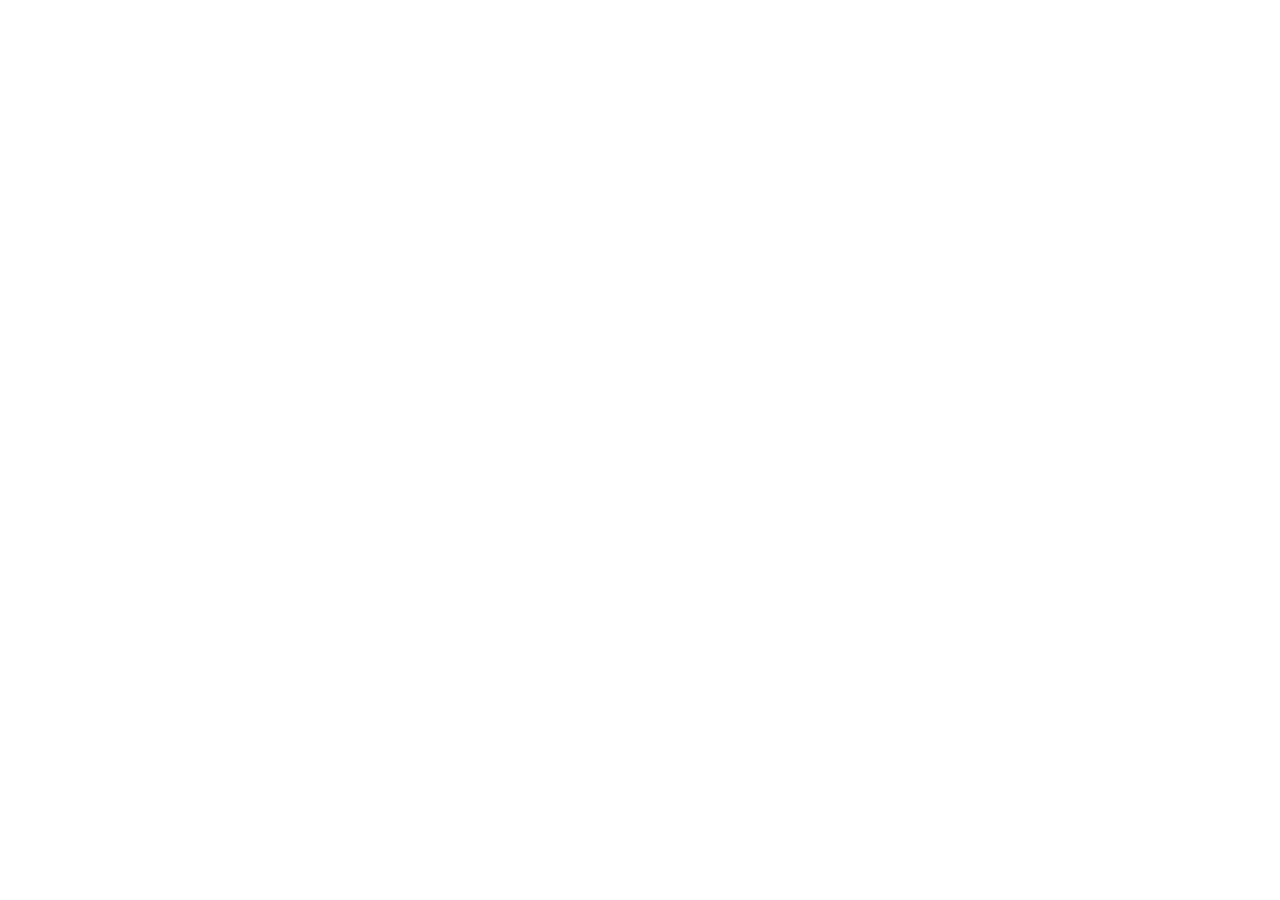
==== index.html @ 64bccfca "Quiz 2: BAIT INT202 C4 - 40 questions" ====
<!doctype html>
<html lang="ar" dir="rtl">

  <head>
    <meta charset="UTF-8" />
    <meta
      name="viewport"
      content="width=device-width, initial-scale=1.0, maximum-scale=1" />
    <title>اختبار أساسيات TCP/IP التفاعلي</title>    
    <link rel="preconnect" href="https://fonts.googleapis.com" />
    <link rel="preconnect" href="https://fonts.gstatic.com" crossorigin />
    <link href="https://fonts.googleapis.com/css2?family=Cairo:wght@300;400;600;700;800&family=Tajawal:wght@400;500;700;900&family=Fira+Code:wght@400;500&display=swap" rel="stylesheet" />
    <script type="module" crossorigin src="/tcp-ip-basics-quiz/assets/index-DFNY61Gi.js"></script>
    <link rel="stylesheet" crossorigin href="/tcp-ip-basics-quiz/assets/index-D6RkKn_C.css">
    <script src="/__manus__/debug-collector.js" defer></script>
  </head>

  <body class="bg-[#0b0f19] text-slate-100 min-h-screen">
    <script id="manus-runtime">window.__MANUS_HOST_DEV__ = false;
(function(){"use strict";var Mr={exports:{}},Kn={};/**
 * @license React
 * react-jsx-runtime.production.js
 *
 * Copyright (c) Meta Platforms, Inc. and affiliates.
 *
 * This source code is licensed under the MIT license found in the
 * LICENSE file in the root directory of this source tree.
 */var $c;function um(){if($c)return Kn;$c=1;var r=Symbol.for("react.transitional.element"),i=Symbol.for("react.fragment");function c(s,d,m){var x=null;if(m!==void 0&&(x=""+m),d.key!==void 0&&(x=""+d.key),"key"in d){m={};for(var R in d)R!=="key"&&(m[R]=d[R])}else m=d;return d=m.ref,{$$typeof:r,type:s,key:x,ref:d!==void 0?d:null,props:m}}return Kn.Fragment=i,Kn.jsx=c,Kn.jsxs=c,Kn}var Fc;function dm(){return Fc||(Fc=1,Mr.exports=um()),Mr.exports}var h=dm(),Ar={exports:{}},Pn={},Rr={exports:{}},Nr={};/**
 * @license React
 * scheduler.production.js
 *
 * Copyright (c) Meta Platforms, Inc. and affiliates.
 *
 * This source code is licensed under the MIT license found in the
 * LICENSE file in the root directory of this source tree.
 */var Ic;function fm(){return Ic||(Ic=1,function(r){function i(A,q){var B=A.length;A.push(q);t:for(;0<B;){var bt=B-1>>>1,p=A[bt];if(0<d(p,q))A[bt]=q,A[B]=p,B=bt;else break t}}function c(A){return A.length===0?null:A[0]}function s(A){if(A.length===0)return null;var q=A[0],B=A.pop();if(B!==q){A[0]=B;t:for(var bt=0,p=A.length,O=p>>>1;bt<O;){var X=2*(bt+1)-1,G=A[X],Z=X+1,st=A[Z];if(0>d(G,B))Z<p&&0>d(st,G)?(A[bt]=st,A[Z]=B,bt=Z):(A[bt]=G,A[X]=B,bt=X);else if(Z<p&&0>d(st,B))A[bt]=st,A[Z]=B,bt=Z;else break t}}return q}function d(A,q){var B=A.sortIndex-q.sortIndex;return B!==0?B:A.id-q.id}if(r.unstable_now=void 0,typeof performance=="object"&&typeof performance.now=="function"){var m=performance;r.unstable_now=function(){return m.now()}}else{var x=Date,R=x.now();r.unstable_now=function(){return x.now()-R}}var C=[],v=[],D=1,j=null,J=3,at=!1,$=!1,nt=!1,ct=!1,ht=typeof setTimeout=="function"?setTimeout:null,St=typeof clearTimeout=="function"?clearTimeout:null,_=typeof setImmediate<"u"?setImmediate:null;function Y(A){for(var q=c(v);q!==null;){if(q.callback===null)s(v);else if(q.startTime<=A)s(v),q.sortIndex=q.expirationTime,i(C,q);else break;q=c(v)}}function H(A){if(nt=!1,Y(A),!$)if(c(C)!==null)$=!0,it||(it=!0,Bt());else{var q=c(v);q!==null&&Mt(H,q.startTime-A)}}var it=!1,rt=-1,V=5,xt=-1;function Be(){return ct?!0:!(r.unstable_now()-xt<V)}function te(){if(ct=!1,it){var A=r.unstable_now();xt=A;var q=!0;try{t:{$=!1,nt&&(nt=!1,St(rt),rt=-1),at=!0;var B=J;try{e:{for(Y(A),j=c(C);j!==null&&!(j.expirationTime>A&&Be());){var bt=j.callback;if(typeof bt=="function"){j.callback=null,J=j.priorityLevel;var p=bt(j.expirationTime<=A);if(A=r.unstable_now(),typeof p=="function"){j.callback=p,Y(A),q=!0;break e}j===c(C)&&s(C),Y(A)}else s(C);j=c(C)}if(j!==null)q=!0;else{var O=c(v);O!==null&&Mt(H,O.startTime-A),q=!1}}break t}finally{j=null,J=B,at=!1}q=void 0}}finally{q?Bt():it=!1}}}var Bt;if(typeof _=="function")Bt=function(){_(te)};else if(typeof MessageChannel<"u"){var me=new MessageChannel,Se=me.port2;me.port1.onmessage=te,Bt=function(){Se.postMessage(null)}}else Bt=function(){ht(te,0)};function Mt(A,q){rt=ht(function(){A(r.unstable_now())},q)}r.unstable_IdlePriority=5,r.unstable_ImmediatePriority=1,r.unstable_LowPriority=4,r.unstable_NormalPriority=3,r.unstable_Profiling=null,r.unstable_UserBlockingPriority=2,r.unstable_cancelCallback=function(A){A.callback=null},r.unstable_forceFrameRate=function(A){0>A||125<A?console.error("forceFrameRate takes a positive int between 0 and 125, forcing frame rates higher than 125 fps is not supported"):V=0<A?Math.floor(1e3/A):5},r.unstable_getCurrentPriorityLevel=function(){return J},r.unstable_next=function(A){switch(J){case 1:case 2:case 3:var q=3;break;default:q=J}var B=J;J=q;try{return A()}finally{J=B}},r.unstable_requestPaint=function(){ct=!0},r.unstable_runWithPriority=function(A,q){switch(A){case 1:case 2:case 3:case 4:case 5:break;default:A=3}var B=J;J=A;try{return q()}finally{J=B}},r.unstable_scheduleCallback=function(A,q,B){var bt=r.unstable_now();switch(typeof B=="object"&&B!==null?(B=B.delay,B=typeof B=="number"&&0<B?bt+B:bt):B=bt,A){case 1:var p=-1;break;case 2:p=250;break;case 5:p=1073741823;break;case 4:p=1e4;break;default:p=5e3}return p=B+p,A={id:D++,callback:q,priorityLevel:A,startTime:B,expirationTime:p,sortIndex:-1},B>bt?(A.sortIndex=B,i(v,A),c(C)===null&&A===c(v)&&(nt?(St(rt),rt=-1):nt=!0,Mt(H,B-bt))):(A.sortIndex=p,i(C,A),$||at||($=!0,it||(it=!0,Bt()))),A},r.unstable_shouldYield=Be,r.unstable_wrapCallback=function(A){var q=J;return function(){var B=J;J=q;try{return A.apply(this,arguments)}finally{J=B}}}}(Nr)),Nr}var tu;function hm(){return tu||(tu=1,Rr.exports=fm()),Rr.exports}var zr={exports:{}},ut={};/**
 * @license React
 * react.production.js
 *
 * Copyright (c) Meta Platforms, Inc. and affiliates.
 *
 * This source code is licensed under the MIT license found in the
 * LICENSE file in the root directory of this source tree.
 */var eu;function mm(){if(eu)return ut;eu=1;var r=Symbol.for("react.transitional.element"),i=Symbol.for("react.portal"),c=Symbol.for("react.fragment"),s=Symbol.for("react.strict_mode"),d=Symbol.for("react.profiler"),m=Symbol.for("react.consumer"),x=Symbol.for("react.context"),R=Symbol.for("react.forward_ref"),C=Symbol.for("react.suspense"),v=Symbol.for("react.memo"),D=Symbol.for("react.lazy"),j=Symbol.iterator;function J(p){return p===null||typeof p!="object"?null:(p=j&&p[j]||p["@@iterator"],typeof p=="function"?p:null)}var at={isMounted:function(){return!1},enqueueForceUpdate:function(){},enqueueReplaceState:function(){},enqueueSetState:function(){}},$=Object.assign,nt={};function ct(p,O,X){this.props=p,this.context=O,this.refs=nt,this.updater=X||at}ct.prototype.isReactComponent={},ct.prototype.setState=function(p,O){if(typeof p!="object"&&typeof p!="function"&&p!=null)throw Error("takes an object of state variables to update or a function which returns an object of state variables.");this.updater.enqueueSetState(this,p,O,"setState")},ct.prototype.forceUpdate=function(p){this.updater.enqueueForceUpdate(this,p,"forceUpdate")};function ht(){}ht.prototype=ct.prototype;function St(p,O,X){this.props=p,this.context=O,this.refs=nt,this.updater=X||at}var _=St.prototype=new ht;_.constructor=St,$(_,ct.prototype),_.isPureReactComponent=!0;var Y=Array.isArray,H={H:null,A:null,T:null,S:null,V:null},it=Object.prototype.hasOwnProperty;function rt(p,O,X,G,Z,st){return X=st.ref,{$$typeof:r,type:p,key:O,ref:X!==void 0?X:null,props:st}}function V(p,O){return rt(p.type,O,void 0,void 0,void 0,p.props)}function xt(p){return typeof p=="object"&&p!==null&&p.$$typeof===r}function Be(p){var O={"=":"=0",":":"=2"};return"$"+p.replace(/[=:]/g,function(X){return O[X]})}var te=/\/+/g;function Bt(p,O){return typeof p=="object"&&p!==null&&p.key!=null?Be(""+p.key):O.toString(36)}function me(){}function Se(p){switch(p.status){case"fulfilled":return p.value;case"rejected":throw p.reason;default:switch(typeof p.status=="string"?p.then(me,me):(p.status="pending",p.then(function(O){p.status==="pending"&&(p.status="fulfilled",p.value=O)},function(O){p.status==="pending"&&(p.status="rejected",p.reason=O)})),p.status){case"fulfilled":return p.value;case"rejected":throw p.reason}}throw p}function Mt(p,O,X,G,Z){var st=typeof p;(st==="undefined"||st==="boolean")&&(p=null);var I=!1;if(p===null)I=!0;else switch(st){case"bigint":case"string":case"number":I=!0;break;case"object":switch(p.$$typeof){case r:case i:I=!0;break;case D:return I=p._init,Mt(I(p._payload),O,X,G,Z)}}if(I)return Z=Z(p),I=G===""?"."+Bt(p,0):G,Y(Z)?(X="",I!=null&&(X=I.replace(te,"$&/")+"/"),Mt(Z,O,X,"",function(Jt){return Jt})):Z!=null&&(xt(Z)&&(Z=V(Z,X+(Z.key==null||p&&p.key===Z.key?"":(""+Z.key).replace(te,"$&/")+"/")+I)),O.push(Z)),1;I=0;var gt=G===""?".":G+":";if(Y(p))for(var Tt=0;Tt<p.length;Tt++)G=p[Tt],st=gt+Bt(G,Tt),I+=Mt(G,O,X,st,Z);else if(Tt=J(p),typeof Tt=="function")for(p=Tt.call(p),Tt=0;!(G=p.next()).done;)G=G.value,st=gt+Bt(G,Tt++),I+=Mt(G,O,X,st,Z);else if(st==="object"){if(typeof p.then=="function")return Mt(Se(p),O,X,G,Z);throw O=String(p),Error("Objects are not valid as a React child (found: "+(O==="[object Object]"?"object with keys {"+Object.keys(p).join(", ")+"}":O)+"). If you meant to render a collection of children, use an array instead.")}return I}function A(p,O,X){if(p==null)return p;var G=[],Z=0;return Mt(p,G,"","",function(st){return O.call(X,st,Z++)}),G}function q(p){if(p._status===-1){var O=p._result;O=O(),O.then(function(X){(p._status===0||p._status===-1)&&(p._status=1,p._result=X)},function(X){(p._status===0||p._status===-1)&&(p._status=2,p._result=X)}),p._status===-1&&(p._status=0,p._result=O)}if(p._status===1)return p._result.default;throw p._result}var B=typeof reportError=="function"?reportError:function(p){if(typeof window=="object"&&typeof window.ErrorEvent=="function"){var O=new window.ErrorEvent("error",{bubbles:!0,cancelable:!0,message:typeof p=="object"&&p!==null&&typeof p.message=="string"?String(p.message):String(p),error:p});if(!window.dispatchEvent(O))return}else if(typeof process=="object"&&typeof process.emit=="function"){process.emit("uncaughtException",p);return}console.error(p)};function bt(){}return ut.Children={map:A,forEach:function(p,O,X){A(p,function(){O.apply(this,arguments)},X)},count:function(p){var O=0;return A(p,function(){O++}),O},toArray:function(p){return A(p,function(O){return O})||[]},only:function(p){if(!xt(p))throw Error("React.Children.only expected to receive a single React element child.");return p}},ut.Component=ct,ut.Fragment=c,ut.Profiler=d,ut.PureComponent=St,ut.StrictMode=s,ut.Suspense=C,ut.__CLIENT_INTERNALS_DO_NOT_USE_OR_WARN_USERS_THEY_CANNOT_UPGRADE=H,ut.__COMPILER_RUNTIME={__proto__:null,c:function(p){return H.H.useMemoCache(p)}},ut.cache=function(p){return function(){return p.apply(null,arguments)}},ut.cloneElement=function(p,O,X){if(p==null)throw Error("The argument must be a React element, but you passed "+p+".");var G=$({},p.props),Z=p.key,st=void 0;if(O!=null)for(I in O.ref!==void 0&&(st=void 0),O.key!==void 0&&(Z=""+O.key),O)!it.call(O,I)||I==="key"||I==="__self"||I==="__source"||I==="ref"&&O.ref===void 0||(G[I]=O[I]);var I=arguments.length-2;if(I===1)G.children=X;else if(1<I){for(var gt=Array(I),Tt=0;Tt<I;Tt++)gt[Tt]=arguments[Tt+2];G.children=gt}return rt(p.type,Z,void 0,void 0,st,G)},ut.createContext=function(p){return p={$$typeof:x,_currentValue:p,_currentValue2:p,_threadCount:0,Provider:null,Consumer:null},p.Provider=p,p.Consumer={$$typeof:m,_context:p},p},ut.createElement=function(p,O,X){var G,Z={},st=null;if(O!=null)for(G in O.key!==void 0&&(st=""+O.key),O)it.call(O,G)&&G!=="key"&&G!=="__self"&&G!=="__source"&&(Z[G]=O[G]);var I=arguments.length-2;if(I===1)Z.children=X;else if(1<I){for(var gt=Array(I),Tt=0;Tt<I;Tt++)gt[Tt]=arguments[Tt+2];Z.children=gt}if(p&&p.defaultProps)for(G in I=p.defaultProps,I)Z[G]===void 0&&(Z[G]=I[G]);return rt(p,st,void 0,void 0,null,Z)},ut.createRef=function(){return{current:null}},ut.forwardRef=function(p){return{$$typeof:R,render:p}},ut.isValidElement=xt,ut.lazy=function(p){return{$$typeof:D,_payload:{_status:-1,_result:p},_init:q}},ut.memo=function(p,O){return{$$typeof:v,type:p,compare:O===void 0?null:O}},ut.startTransition=function(p){var O=H.T,X={};H.T=X;try{var G=p(),Z=H.S;Z!==null&&Z(X,G),typeof G=="object"&&G!==null&&typeof G.then=="function"&&G.then(bt,B)}catch(st){B(st)}finally{H.T=O}},ut.unstable_useCacheRefresh=function(){return H.H.useCacheRefresh()},ut.use=function(p){return H.H.use(p)},ut.useActionState=function(p,O,X){return H.H.useActionState(p,O,X)},ut.useCallback=function(p,O){return H.H.useCallback(p,O)},ut.useContext=function(p){return H.H.useContext(p)},ut.useDebugValue=function(){},ut.useDeferredValue=function(p,O){return H.H.useDeferredValue(p,O)},ut.useEffect=function(p,O,X){var G=H.H;if(typeof X=="function")throw Error("useEffect CRUD overload is not enabled in this build of React.");return G.useEffect(p,O)},ut.useId=function(){return H.H.useId()},ut.useImperativeHandle=function(p,O,X){return H.H.useImperativeHandle(p,O,X)},ut.useInsertionEffect=function(p,O){return H.H.useInsertionEffect(p,O)},ut.useLayoutEffect=function(p,O){return H.H.useLayoutEffect(p,O)},ut.useMemo=function(p,O){return H.H.useMemo(p,O)},ut.useOptimistic=function(p,O){return H.H.useOptimistic(p,O)},ut.useReducer=function(p,O,X){return H.H.useReducer(p,O,X)},ut.useRef=function(p){return H.H.useRef(p)},ut.useState=function(p){return H.H.useState(p)},ut.useSyncExternalStore=function(p,O,X){return H.H.useSyncExternalStore(p,O,X)},ut.useTransition=function(){return H.H.useTransition()},ut.version="19.1.1",ut}var lu;function _r(){return lu||(lu=1,zr.exports=mm()),zr.exports}var kr={exports:{}},he={};/**
 * @license React
 * react-dom.production.js
 *
 * Copyright (c) Meta Platforms, Inc. and affiliates.
 *
 * This source code is licensed under the MIT license found in the
 * LICENSE file in the root directory of this source tree.
 */var au;function gm(){if(au)return he;au=1;var r=_r();function i(C){var v="https://react.dev/errors/"+C;if(1<arguments.length){v+="?args[]="+encodeURIComponent(arguments[1]);for(var D=2;D<arguments.length;D++)v+="&args[]="+encodeURIComponent(arguments[D])}return"Minified React error #"+C+"; visit "+v+" for the full message or use the non-minified dev environment for full errors and additional helpful warnings."}function c(){}var s={d:{f:c,r:function(){throw Error(i(522))},D:c,C:c,L:c,m:c,X:c,S:c,M:c},p:0,findDOMNode:null},d=Symbol.for("react.portal");function m(C,v,D){var j=3<arguments.length&&arguments[3]!==void 0?arguments[3]:null;return{$$typeof:d,key:j==null?null:""+j,children:C,containerInfo:v,implementation:D}}var x=r.__CLIENT_INTERNALS_DO_NOT_USE_OR_WARN_USERS_THEY_CANNOT_UPGRADE;function R(C,v){if(C==="font")return"";if(typeof v=="string")return v==="use-credentials"?v:""}return he.__DOM_INTERNALS_DO_NOT_USE_OR_WARN_USERS_THEY_CANNOT_UPGRADE=s,he.createPortal=function(C,v){var D=2<arguments.length&&arguments[2]!==void 0?arguments[2]:null;if(!v||v.nodeType!==1&&v.nodeType!==9&&v.nodeType!==11)throw Error(i(299));return m(C,v,null,D)},he.flushSync=function(C){var v=x.T,D=s.p;try{if(x.T=null,s.p=2,C)return C()}finally{x.T=v,s.p=D,s.d.f()}},he.preconnect=function(C,v){typeof C=="string"&&(v?(v=v.crossOrigin,v=typeof v=="string"?v==="use-credentials"?v:"":void 0):v=null,s.d.C(C,v))},he.prefetchDNS=function(C){typeof C=="string"&&s.d.D(C)},he.preinit=function(C,v){if(typeof C=="string"&&v&&typeof v.as=="string"){var D=v.as,j=R(D,v.crossOrigin),J=typeof v.integrity=="string"?v.integrity:void 0,at=typeof v.fetchPriority=="string"?v.fetchPriority:void 0;D==="style"?s.d.S(C,typeof v.precedence=="string"?v.precedence:void 0,{crossOrigin:j,integrity:J,fetchPriority:at}):D==="script"&&s.d.X(C,{crossOrigin:j,integrity:J,fetchPriority:at,nonce:typeof v.nonce=="string"?v.nonce:void 0})}},he.preinitModule=function(C,v){if(typeof C=="string")if(typeof v=="object"&&v!==null){if(v.as==null||v.as==="script"){var D=R(v.as,v.crossOrigin);s.d.M(C,{crossOrigin:D,integrity:typeof v.integrity=="string"?v.integrity:void 0,nonce:typeof v.nonce=="string"?v.nonce:void 0})}}else v==null&&s.d.M(C)},he.preload=function(C,v){if(typeof C=="string"&&typeof v=="object"&&v!==null&&typeof v.as=="string"){var D=v.as,j=R(D,v.crossOrigin);s.d.L(C,D,{crossOrigin:j,integrity:typeof v.integrity=="string"?v.integrity:void 0,nonce:typeof v.nonce=="string"?v.nonce:void 0,type:typeof v.type=="string"?v.type:void 0,fetchPriority:typeof v.fetchPriority=="string"?v.fetchPriority:void 0,referrerPolicy:typeof v.referrerPolicy=="string"?v.referrerPolicy:void 0,imageSrcSet:typeof v.imageSrcSet=="string"?v.imageSrcSet:void 0,imageSizes:typeof v.imageSizes=="string"?v.imageSizes:void 0,media:typeof v.media=="string"?v.media:void 0})}},he.preloadModule=function(C,v){if(typeof C=="string")if(v){var D=R(v.as,v.crossOrigin);s.d.m(C,{as:typeof v.as=="string"&&v.as!=="script"?v.as:void 0,crossOrigin:D,integrity:typeof v.integrity=="string"?v.integrity:void 0})}else s.d.m(C)},he.requestFormReset=function(C){s.d.r(C)},he.unstable_batchedUpdates=function(C,v){return C(v)},he.useFormState=function(C,v,D){return x.H.useFormState(C,v,D)},he.useFormStatus=function(){return x.H.useHostTransitionStatus()},he.version="19.1.1",he}var nu;function pm(){if(nu)return kr.exports;nu=1;function r(){if(!(typeof __REACT_DEVTOOLS_GLOBAL_HOOK__>"u"||typeof __REACT_DEVTOOLS_GLOBAL_HOOK__.checkDCE!="function"))try{__REACT_DEVTOOLS_GLOBAL_HOOK__.checkDCE(r)}catch(i){console.error(i)}}return r(),kr.exports=gm(),kr.exports}/**
 * @license React
 * react-dom-client.production.js
 *
 * Copyright (c) Meta Platforms, Inc. and affiliates.
 *
 * This source code is licensed under the MIT license found in the
 * LICENSE file in the root directory of this source tree.
 */var ou;function ym(){if(ou)return Pn;ou=1;var r=hm(),i=_r(),c=pm();function s(t){var e="https://react.dev/errors/"+t;if(1<arguments.length){e+="?args[]="+encodeURIComponent(arguments[1]);for(var l=2;l<arguments.length;l++)e+="&args[]="+encodeURIComponent(arguments[l])}return"Minified React error #"+t+"; visit "+e+" for the full message or use the non-minified dev environment for full errors and additional helpful warnings."}function d(t){return!(!t||t.nodeType!==1&&t.nodeType!==9&&t.nodeType!==11)}function m(t){var e=t,l=t;if(t.alternate)for(;e.return;)e=e.return;else{t=e;do e=t,(e.flags&4098)!==0&&(l=e.return),t=e.return;while(t)}return e.tag===3?l:null}function x(t){if(t.tag===13){var e=t.memoizedState;if(e===null&&(t=t.alternate,t!==null&&(e=t.memoizedState)),e!==null)return e.dehydrated}return null}function R(t){if(m(t)!==t)throw Error(s(188))}function C(t){var e=t.alternate;if(!e){if(e=m(t),e===null)throw Error(s(188));return e!==t?null:t}for(var l=t,a=e;;){var n=l.return;if(n===null)break;var o=n.alternate;if(o===null){if(a=n.return,a!==null){l=a;continue}break}if(n.child===o.child){for(o=n.child;o;){if(o===l)return R(n),t;if(o===a)return R(n),e;o=o.sibling}throw Error(s(188))}if(l.return!==a.return)l=n,a=o;else{for(var u=!1,f=n.child;f;){if(f===l){u=!0,l=n,a=o;break}if(f===a){u=!0,a=n,l=o;break}f=f.sibling}if(!u){for(f=o.child;f;){if(f===l){u=!0,l=o,a=n;break}if(f===a){u=!0,a=o,l=n;break}f=f.sibling}if(!u)throw Error(s(189))}}if(l.alternate!==a)throw Error(s(190))}if(l.tag!==3)throw Error(s(188));return l.stateNode.current===l?t:e}function v(t){var e=t.tag;if(e===5||e===26||e===27||e===6)return t;for(t=t.child;t!==null;){if(e=v(t),e!==null)return e;t=t.sibling}return null}var D=Object.assign,j=Symbol.for("react.element"),J=Symbol.for("react.transitional.element"),at=Symbol.for("react.portal"),$=Symbol.for("react.fragment"),nt=Symbol.for("react.strict_mode"),ct=Symbol.for("react.profiler"),ht=Symbol.for("react.provider"),St=Symbol.for("react.consumer"),_=Symbol.for("react.context"),Y=Symbol.for("react.forward_ref"),H=Symbol.for("react.suspense"),it=Symbol.for("react.suspense_list"),rt=Symbol.for("react.memo"),V=Symbol.for("react.lazy"),xt=Symbol.for("react.activity"),Be=Symbol.for("react.memo_cache_sentinel"),te=Symbol.iterator;function Bt(t){return t===null||typeof t!="object"?null:(t=te&&t[te]||t["@@iterator"],typeof t=="function"?t:null)}var me=Symbol.for("react.client.reference");function Se(t){if(t==null)return null;if(typeof t=="function")return t.$$typeof===me?null:t.displayName||t.name||null;if(typeof t=="string")return t;switch(t){case $:return"Fragment";case ct:return"Profiler";case nt:return"StrictMode";case H:return"Suspense";case it:return"SuspenseList";case xt:return"Activity"}if(typeof t=="object")switch(t.$$typeof){case at:return"Portal";case _:return(t.displayName||"Context")+".Provider";case St:return(t._context.displayName||"Context")+".Consumer";case Y:var e=t.render;return t=t.displayName,t||(t=e.displayName||e.name||"",t=t!==""?"ForwardRef("+t+")":"ForwardRef"),t;case rt:return e=t.displayName||null,e!==null?e:Se(t.type)||"Memo";case V:e=t._payload,t=t._init;try{return Se(t(e))}catch{}}return null}var Mt=Array.isArray,A=i.__CLIENT_INTERNALS_DO_NOT_USE_OR_WARN_USERS_THEY_CANNOT_UPGRADE,q=c.__DOM_INTERNALS_DO_NOT_USE_OR_WARN_USERS_THEY_CANNOT_UPGRADE,B={pending:!1,data:null,method:null,action:null},bt=[],p=-1;function O(t){return{current:t}}function X(t){0>p||(t.current=bt[p],bt[p]=null,p--)}function G(t,e){p++,bt[p]=t.current,t.current=e}var Z=O(null),st=O(null),I=O(null),gt=O(null);function Tt(t,e){switch(G(I,e),G(st,t),G(Z,null),e.nodeType){case 9:case 11:t=(t=e.documentElement)&&(t=t.namespaceURI)?Hh(t):0;break;default:if(t=e.tagName,e=e.namespaceURI)e=Hh(e),t=Uh(e,t);else switch(t){case"svg":t=1;break;case"math":t=2;break;default:t=0}}X(Z),G(Z,t)}function Jt(){X(Z),X(st),X(I)}function Ke(t){t.memoizedState!==null&&G(gt,t);var e=Z.current,l=Uh(e,t.type);e!==l&&(G(st,t),G(Z,l))}function Ce(t){st.current===t&&(X(Z),X(st)),gt.current===t&&(X(gt),Wo._currentValue=B)}var Pe=Object.prototype.hasOwnProperty,yl=r.unstable_scheduleCallback,sn=r.unstable_cancelCallback,Ca=r.unstable_shouldYield,ri=r.unstable_requestPaint,ge=r.unstable_now,si=r.unstable_getCurrentPriorityLevel,Ul=r.unstable_ImmediatePriority,Fn=r.unstable_UserBlockingPriority,nl=r.unstable_NormalPriority,ci=r.unstable_LowPriority,Gl=r.unstable_IdlePriority,ui=r.log,Ea=r.unstable_setDisableYieldValue,ql=null,Wt=null;function Je(t){if(typeof ui=="function"&&Ea(t),Wt&&typeof Wt.setStrictMode=="function")try{Wt.setStrictMode(ql,t)}catch{}}var $t=Math.clz32?Math.clz32:fi,di=Math.log,Ta=Math.LN2;function fi(t){return t>>>=0,t===0?32:31-(di(t)/Ta|0)|0}var L=256,cn=4194304;function vl(t){var e=t&42;if(e!==0)return e;switch(t&-t){case 1:return 1;case 2:return 2;case 4:return 4;case 8:return 8;case 16:return 16;case 32:return 32;case 64:return 64;case 128:return 128;case 256:case 512:case 1024:case 2048:case 4096:case 8192:case 16384:case 32768:case 65536:case 131072:case 262144:case 524288:case 1048576:case 2097152:return t&4194048;case 4194304:case 8388608:case 16777216:case 33554432:return t&62914560;case 67108864:return 67108864;case 134217728:return 134217728;case 268435456:return 268435456;case 536870912:return 536870912;case 1073741824:return 0;default:return t}}function un(t,e,l){var a=t.pendingLanes;if(a===0)return 0;var n=0,o=t.suspendedLanes,u=t.pingedLanes;t=t.warmLanes;var f=a&134217727;return f!==0?(a=f&~o,a!==0?n=vl(a):(u&=f,u!==0?n=vl(u):l||(l=f&~t,l!==0&&(n=vl(l))))):(f=a&~o,f!==0?n=vl(f):u!==0?n=vl(u):l||(l=a&~t,l!==0&&(n=vl(l)))),n===0?0:e!==0&&e!==n&&(e&o)===0&&(o=n&-n,l=e&-e,o>=l||o===32&&(l&4194048)!==0)?e:n}function Dt(t,e){return(t.pendingLanes&~(t.suspendedLanes&~t.pingedLanes)&e)===0}function In(t,e){switch(t){case 1:case 2:case 4:case 8:case 64:return e+250;case 16:case 32:case 128:case 256:case 512:case 1024:case 2048:case 4096:case 8192:case 16384:case 32768:case 65536:case 131072:case 262144:case 524288:case 1048576:case 2097152:return e+5e3;case 4194304:case 8388608:case 16777216:case 33554432:return-1;case 67108864:case 134217728:case 268435456:case 536870912:case 1073741824:return-1;default:return-1}}function to(){var t=L;return L<<=1,(L&4194048)===0&&(L=256),t}function hi(){var t=cn;return cn<<=1,(cn&62914560)===0&&(cn=4194304),t}function eo(t){for(var e=[],l=0;31>l;l++)e.push(t);return e}function Da(t,e){t.pendingLanes|=e,e!==268435456&&(t.suspendedLanes=0,t.pingedLanes=0,t.warmLanes=0)}function Ir(t,e,l,a,n,o){var u=t.pendingLanes;t.pendingLanes=l,t.suspendedLanes=0,t.pingedLanes=0,t.warmLanes=0,t.expiredLanes&=l,t.entangledLanes&=l,t.errorRecoveryDisabledLanes&=l,t.shellSuspendCounter=0;var f=t.entanglements,g=t.expirationTimes,S=t.hiddenUpdates;for(l=u&~l;0<l;){var N=31-$t(l),k=1<<N;f[N]=0,g[N]=-1;var E=S[N];if(E!==null)for(S[N]=null,N=0;N<E.length;N++){var T=E[N];T!==null&&(T.lane&=-536870913)}l&=~k}a!==0&&mi(t,a,0),o!==0&&n===0&&t.tag!==0&&(t.suspendedLanes|=o&~(u&~e))}function mi(t,e,l){t.pendingLanes|=e,t.suspendedLanes&=~e;var a=31-$t(e);t.entangledLanes|=e,t.entanglements[a]=t.entanglements[a]|1073741824|l&4194090}function gi(t,e){var l=t.entangledLanes|=e;for(t=t.entanglements;l;){var a=31-$t(l),n=1<<a;n&e|t[a]&e&&(t[a]|=e),l&=~n}}function lo(t){switch(t){case 2:t=1;break;case 8:t=4;break;case 32:t=16;break;case 256:case 512:case 1024:case 2048:case 4096:case 8192:case 16384:case 32768:case 65536:case 131072:case 262144:case 524288:case 1048576:case 2097152:case 4194304:case 8388608:case 16777216:case 33554432:t=128;break;case 268435456:t=134217728;break;default:t=0}return t}function ao(t){return t&=-t,2<t?8<t?(t&134217727)!==0?32:268435456:8:2}function pi(){var t=q.p;return t!==0?t:(t=window.event,t===void 0?32:nm(t.type))}function ts(t,e){var l=q.p;try{return q.p=t,e()}finally{q.p=l}}var ol=Math.random().toString(36).slice(2),ee="__reactFiber$"+ol,pe="__reactProps$"+ol,Yl="__reactContainer$"+ol,no="__reactEvents$"+ol,es="__reactListeners$"+ol,ls="__reactHandles$"+ol,yi="__reactResources$"+ol,Ma="__reactMarker$"+ol;function oo(t){delete t[ee],delete t[pe],delete t[no],delete t[es],delete t[ls]}function Vl(t){var e=t[ee];if(e)return e;for(var l=t.parentNode;l;){if(e=l[Yl]||l[ee]){if(l=e.alternate,e.child!==null||l!==null&&l.child!==null)for(t=Vh(t);t!==null;){if(l=t[ee])return l;t=Vh(t)}return e}t=l,l=t.parentNode}return null}function Xl(t){if(t=t[ee]||t[Yl]){var e=t.tag;if(e===5||e===6||e===13||e===26||e===27||e===3)return t}return null}function Aa(t){var e=t.tag;if(e===5||e===26||e===27||e===6)return t.stateNode;throw Error(s(33))}function Zl(t){var e=t[yi];return e||(e=t[yi]={hoistableStyles:new Map,hoistableScripts:new Map}),e}function Vt(t){t[Ma]=!0}var vi=new Set,bi={};function bl(t,e){We(t,e),We(t+"Capture",e)}function We(t,e){for(bi[t]=e,t=0;t<e.length;t++)vi.add(e[t])}var as=RegExp("^[:A-Z_a-z\\u00C0-\\u00D6\\u00D8-\\u00F6\\u00F8-\\u02FF\\u0370-\\u037D\\u037F-\\u1FFF\\u200C-\\u200D\\u2070-\\u218F\\u2C00-\\u2FEF\\u3001-\\uD7FF\\uF900-\\uFDCF\\uFDF0-\\uFFFD][:A-Z_a-z\\u00C0-\\u00D6\\u00D8-\\u00F6\\u00F8-\\u02FF\\u0370-\\u037D\\u037F-\\u1FFF\\u200C-\\u200D\\u2070-\\u218F\\u2C00-\\u2FEF\\u3001-\\uD7FF\\uF900-\\uFDCF\\uFDF0-\\uFFFD\\-.0-9\\u00B7\\u0300-\\u036F\\u203F-\\u2040]*$"),xi={},wi={};function Ra(t){return Pe.call(wi,t)?!0:Pe.call(xi,t)?!1:as.test(t)?wi[t]=!0:(xi[t]=!0,!1)}function M(t,e,l){if(Ra(e))if(l===null)t.removeAttribute(e);else{switch(typeof l){case"undefined":case"function":case"symbol":t.removeAttribute(e);return;case"boolean":var a=e.toLowerCase().slice(0,5);if(a!=="data-"&&a!=="aria-"){t.removeAttribute(e);return}}t.setAttribute(e,""+l)}}function tt(t,e,l){if(l===null)t.removeAttribute(e);else{switch(typeof l){case"undefined":case"function":case"symbol":case"boolean":t.removeAttribute(e);return}t.setAttribute(e,""+l)}}function Ot(t,e,l,a){if(a===null)t.removeAttribute(l);else{switch(typeof a){case"undefined":case"function":case"symbol":case"boolean":t.removeAttribute(l);return}t.setAttributeNS(e,l,""+a)}}var le,Ee;function ae(t){if(le===void 0)try{throw Error()}catch(l){var e=l.stack.trim().match(/\n( *(at )?)/);le=e&&e[1]||"",Ee=-1<l.stack.indexOf(`
    at`)?" (<anonymous>)":-1<l.stack.indexOf("@")?"@unknown:0:0":""}return`
`+le+t+Ee}var Le=!1;function He(t,e){if(!t||Le)return"";Le=!0;var l=Error.prepareStackTrace;Error.prepareStackTrace=void 0;try{var a={DetermineComponentFrameRoot:function(){try{if(e){var k=function(){throw Error()};if(Object.defineProperty(k.prototype,"props",{set:function(){throw Error()}}),typeof Reflect=="object"&&Reflect.construct){try{Reflect.construct(k,[])}catch(T){var E=T}Reflect.construct(t,[],k)}else{try{k.call()}catch(T){E=T}t.call(k.prototype)}}else{try{throw Error()}catch(T){E=T}(k=t())&&typeof k.catch=="function"&&k.catch(function(){})}}catch(T){if(T&&E&&typeof T.stack=="string")return[T.stack,E.stack]}return[null,null]}};a.DetermineComponentFrameRoot.displayName="DetermineComponentFrameRoot";var n=Object.getOwnPropertyDescriptor(a.DetermineComponentFrameRoot,"name");n&&n.configurable&&Object.defineProperty(a.DetermineComponentFrameRoot,"name",{value:"DetermineComponentFrameRoot"});var o=a.DetermineComponentFrameRoot(),u=o[0],f=o[1];if(u&&f){var g=u.split(`
`),S=f.split(`
`);for(n=a=0;a<g.length&&!g[a].includes("DetermineComponentFrameRoot");)a++;for(;n<S.length&&!S[n].includes("DetermineComponentFrameRoot");)n++;if(a===g.length||n===S.length)for(a=g.length-1,n=S.length-1;1<=a&&0<=n&&g[a]!==S[n];)n--;for(;1<=a&&0<=n;a--,n--)if(g[a]!==S[n]){if(a!==1||n!==1)do if(a--,n--,0>n||g[a]!==S[n]){var N=`
`+g[a].replace(" at new "," at ");return t.displayName&&N.includes("<anonymous>")&&(N=N.replace("<anonymous>",t.displayName)),N}while(1<=a&&0<=n);break}}}finally{Le=!1,Error.prepareStackTrace=l}return(l=t?t.displayName||t.name:"")?ae(l):""}function Ql(t){switch(t.tag){case 26:case 27:case 5:return ae(t.type);case 16:return ae("Lazy");case 13:return ae("Suspense");case 19:return ae("SuspenseList");case 0:case 15:return He(t.type,!1);case 11:return He(t.type.render,!1);case 1:return He(t.type,!0);case 31:return ae("Activity");default:return""}}function xl(t){try{var e="";do e+=Ql(t),t=t.return;while(t);return e}catch(l){return`
Error generating stack: `+l.message+`
`+l.stack}}function Xt(t){switch(typeof t){case"bigint":case"boolean":case"number":case"string":case"undefined":return t;case"object":return t;default:return""}}function il(t){var e=t.type;return(t=t.nodeName)&&t.toLowerCase()==="input"&&(e==="checkbox"||e==="radio")}function ve(t){var e=il(t)?"checked":"value",l=Object.getOwnPropertyDescriptor(t.constructor.prototype,e),a=""+t[e];if(!t.hasOwnProperty(e)&&typeof l<"u"&&typeof l.get=="function"&&typeof l.set=="function"){var n=l.get,o=l.set;return Object.defineProperty(t,e,{configurable:!0,get:function(){return n.call(this)},set:function(u){a=""+u,o.call(this,u)}}),Object.defineProperty(t,e,{enumerable:l.enumerable}),{getValue:function(){return a},setValue:function(u){a=""+u},stopTracking:function(){t._valueTracker=null,delete t[e]}}}}function re(t){t._valueTracker||(t._valueTracker=ve(t))}function rl(t){if(!t)return!1;var e=t._valueTracker;if(!e)return!0;var l=e.getValue(),a="";return t&&(a=il(t)?t.checked?"true":"false":t.value),t=a,t!==l?(e.setValue(t),!0):!1}function wl(t){if(t=t||(typeof document<"u"?document:void 0),typeof t>"u")return null;try{return t.activeElement||t.body}catch{return t.body}}var dn=/[\n"\\]/g;function se(t){return t.replace(dn,function(e){return"\\"+e.charCodeAt(0).toString(16)+" "})}function Kl(t,e,l,a,n,o,u,f){t.name="",u!=null&&typeof u!="function"&&typeof u!="symbol"&&typeof u!="boolean"?t.type=u:t.removeAttribute("type"),e!=null?u==="number"?(e===0&&t.value===""||t.value!=e)&&(t.value=""+Xt(e)):t.value!==""+Xt(e)&&(t.value=""+Xt(e)):u!=="submit"&&u!=="reset"||t.removeAttribute("value"),e!=null?Pl(t,u,Xt(e)):l!=null?Pl(t,u,Xt(l)):a!=null&&t.removeAttribute("value"),n==null&&o!=null&&(t.defaultChecked=!!o),n!=null&&(t.checked=n&&typeof n!="function"&&typeof n!="symbol"),f!=null&&typeof f!="function"&&typeof f!="symbol"&&typeof f!="boolean"?t.name=""+Xt(f):t.removeAttribute("name")}function Na(t,e,l,a,n,o,u,f){if(o!=null&&typeof o!="function"&&typeof o!="symbol"&&typeof o!="boolean"&&(t.type=o),e!=null||l!=null){if(!(o!=="submit"&&o!=="reset"||e!=null))return;l=l!=null?""+Xt(l):"",e=e!=null?""+Xt(e):l,f||e===t.value||(t.value=e),t.defaultValue=e}a=a??n,a=typeof a!="function"&&typeof a!="symbol"&&!!a,t.checked=f?t.checked:!!a,t.defaultChecked=!!a,u!=null&&typeof u!="function"&&typeof u!="symbol"&&typeof u!="boolean"&&(t.name=u)}function Pl(t,e,l){e==="number"&&wl(t.ownerDocument)===t||t.defaultValue===""+l||(t.defaultValue=""+l)}function $e(t,e,l,a){if(t=t.options,e){e={};for(var n=0;n<l.length;n++)e["$"+l[n]]=!0;for(l=0;l<t.length;l++)n=e.hasOwnProperty("$"+t[l].value),t[l].selected!==n&&(t[l].selected=n),n&&a&&(t[l].defaultSelected=!0)}else{for(l=""+Xt(l),e=null,n=0;n<t.length;n++){if(t[n].value===l){t[n].selected=!0,a&&(t[n].defaultSelected=!0);return}e!==null||t[n].disabled||(e=t[n])}e!==null&&(e.selected=!0)}}function za(t,e,l){if(e!=null&&(e=""+Xt(e),e!==t.value&&(t.value=e),l==null)){t.defaultValue!==e&&(t.defaultValue=e);return}t.defaultValue=l!=null?""+Xt(l):""}function _a(t,e,l,a){if(e==null){if(a!=null){if(l!=null)throw Error(s(92));if(Mt(a)){if(1<a.length)throw Error(s(93));a=a[0]}l=a}l==null&&(l=""),e=l}l=Xt(e),t.defaultValue=l,a=t.textContent,a===l&&a!==""&&a!==null&&(t.value=a)}function Fe(t,e){if(e){var l=t.firstChild;if(l&&l===t.lastChild&&l.nodeType===3){l.nodeValue=e;return}}t.textContent=e}var fn=new Set("animationIterationCount aspectRatio borderImageOutset borderImageSlice borderImageWidth boxFlex boxFlexGroup boxOrdinalGroup columnCount columns flex flexGrow flexPositive flexShrink flexNegative flexOrder gridArea gridRow gridRowEnd gridRowSpan gridRowStart gridColumn gridColumnEnd gridColumnSpan gridColumnStart fontWeight lineClamp lineHeight opacity order orphans scale tabSize widows zIndex zoom fillOpacity floodOpacity stopOpacity strokeDasharray strokeDashoffset strokeMiterlimit strokeOpacity strokeWidth MozAnimationIterationCount MozBoxFlex MozBoxFlexGroup MozLineClamp msAnimationIterationCount msFlex msZoom msFlexGrow msFlexNegative msFlexOrder msFlexPositive msFlexShrink msGridColumn msGridColumnSpan msGridRow msGridRowSpan WebkitAnimationIterationCount WebkitBoxFlex WebKitBoxFlexGroup WebkitBoxOrdinalGroup WebkitColumnCount WebkitColumns WebkitFlex WebkitFlexGrow WebkitFlexPositive WebkitFlexShrink WebkitLineClamp".split(" "));function ka(t,e,l){var a=e.indexOf("--")===0;l==null||typeof l=="boolean"||l===""?a?t.setProperty(e,""):e==="float"?t.cssFloat="":t[e]="":a?t.setProperty(e,l):typeof l!="number"||l===0||fn.has(e)?e==="float"?t.cssFloat=l:t[e]=(""+l).trim():t[e]=l+"px"}function Oa(t,e,l){if(e!=null&&typeof e!="object")throw Error(s(62));if(t=t.style,l!=null){for(var a in l)!l.hasOwnProperty(a)||e!=null&&e.hasOwnProperty(a)||(a.indexOf("--")===0?t.setProperty(a,""):a==="float"?t.cssFloat="":t[a]="");for(var n in e)a=e[n],e.hasOwnProperty(n)&&l[n]!==a&&ka(t,n,a)}else for(var o in e)e.hasOwnProperty(o)&&ka(t,o,e[o])}function ja(t){if(t.indexOf("-")===-1)return!1;switch(t){case"annotation-xml":case"color-profile":case"font-face":case"font-face-src":case"font-face-uri":case"font-face-format":case"font-face-name":case"missing-glyph":return!1;default:return!0}}var Si=new Map([["acceptCharset","accept-charset"],["htmlFor","for"],["httpEquiv","http-equiv"],["crossOrigin","crossorigin"],["accentHeight","accent-height"],["alignmentBaseline","alignment-baseline"],["arabicForm","arabic-form"],["baselineShift","baseline-shift"],["capHeight","cap-height"],["clipPath","clip-path"],["clipRule","clip-rule"],["colorInterpolation","color-interpolation"],["colorInterpolationFilters","color-interpolation-filters"],["colorProfile","color-profile"],["colorRendering","color-rendering"],["dominantBaseline","dominant-baseline"],["enableBackground","enable-background"],["fillOpacity","fill-opacity"],["fillRule","fill-rule"],["floodColor","flood-color"],["floodOpacity","flood-opacity"],["fontFamily","font-family"],["fontSize","font-size"],["fontSizeAdjust","font-size-adjust"],["fontStretch","font-stretch"],["fontStyle","font-style"],["fontVariant","font-variant"],["fontWeight","font-weight"],["glyphName","glyph-name"],["glyphOrientationHorizontal","glyph-orientation-horizontal"],["glyphOrientationVertical","glyph-orientation-vertical"],["horizAdvX","horiz-adv-x"],["horizOriginX","horiz-origin-x"],["imageRendering","image-rendering"],["letterSpacing","letter-spacing"],["lightingColor","lighting-color"],["markerEnd","marker-end"],["markerMid","marker-mid"],["markerStart","marker-start"],["overlinePosition","overline-position"],["overlineThickness","overline-thickness"],["paintOrder","paint-order"],["panose-1","panose-1"],["pointerEvents","pointer-events"],["renderingIntent","rendering-intent"],["shapeRendering","shape-rendering"],["stopColor","stop-color"],["stopOpacity","stop-opacity"],["strikethroughPosition","strikethrough-position"],["strikethroughThickness","strikethrough-thickness"],["strokeDasharray","stroke-dasharray"],["strokeDashoffset","stroke-dashoffset"],["strokeLinecap","stroke-linecap"],["strokeLinejoin","stroke-linejoin"],["strokeMiterlimit","stroke-miterlimit"],["strokeOpacity","stroke-opacity"],["strokeWidth","stroke-width"],["textAnchor","text-anchor"],["textDecoration","text-decoration"],["textRendering","text-rendering"],["transformOrigin","transform-origin"],["underlinePosition","underline-position"],["underlineThickness","underline-thickness"],["unicodeBidi","unicode-bidi"],["unicodeRange","unicode-range"],["unitsPerEm","units-per-em"],["vAlphabetic","v-alphabetic"],["vHanging","v-hanging"],["vIdeographic","v-ideographic"],["vMathematical","v-mathematical"],["vectorEffect","vector-effect"],["vertAdvY","vert-adv-y"],["vertOriginX","vert-origin-x"],["vertOriginY","vert-origin-y"],["wordSpacing","word-spacing"],["writingMode","writing-mode"],["xmlnsXlink","xmlns:xlink"],["xHeight","x-height"]]),Ci=/^[\u0000-\u001F ]*j[\r\n\t]*a[\r\n\t]*v[\r\n\t]*a[\r\n\t]*s[\r\n\t]*c[\r\n\t]*r[\r\n\t]*i[\r\n\t]*p[\r\n\t]*t[\r\n\t]*:/i;function Ba(t){return Ci.test(""+t)?"javascript:throw new Error('React has blocked a javascript: URL as a security precaution.')":t}var hn=null;function mn(t){return t=t.target||t.srcElement||window,t.correspondingUseElement&&(t=t.correspondingUseElement),t.nodeType===3?t.parentNode:t}var Sl=null,Cl=null;function io(t){var e=Xl(t);if(e&&(t=e.stateNode)){var l=t[pe]||null;t:switch(t=e.stateNode,e.type){case"input":if(Kl(t,l.value,l.defaultValue,l.defaultValue,l.checked,l.defaultChecked,l.type,l.name),e=l.name,l.type==="radio"&&e!=null){for(l=t;l.parentNode;)l=l.parentNode;for(l=l.querySelectorAll('input[name="'+se(""+e)+'"][type="radio"]'),e=0;e<l.length;e++){var a=l[e];if(a!==t&&a.form===t.form){var n=a[pe]||null;if(!n)throw Error(s(90));Kl(a,n.value,n.defaultValue,n.defaultValue,n.checked,n.defaultChecked,n.type,n.name)}}for(e=0;e<l.length;e++)a=l[e],a.form===t.form&&rl(a)}break t;case"textarea":za(t,l.value,l.defaultValue);break t;case"select":e=l.value,e!=null&&$e(t,!!l.multiple,e,!1)}}}var gn=!1;function ro(t,e,l){if(gn)return t(e,l);gn=!0;try{var a=t(e);return a}finally{if(gn=!1,(Sl!==null||Cl!==null)&&(ir(),Sl&&(e=Sl,t=Cl,Cl=Sl=null,io(e),t)))for(e=0;e<t.length;e++)io(t[e])}}function Jl(t,e){var l=t.stateNode;if(l===null)return null;var a=l[pe]||null;if(a===null)return null;l=a[e];t:switch(e){case"onClick":case"onClickCapture":case"onDoubleClick":case"onDoubleClickCapture":case"onMouseDown":case"onMouseDownCapture":case"onMouseMove":case"onMouseMoveCapture":case"onMouseUp":case"onMouseUpCapture":case"onMouseEnter":(a=!a.disabled)||(t=t.type,a=!(t==="button"||t==="input"||t==="select"||t==="textarea")),t=!a;break t;default:t=!1}if(t)return null;if(l&&typeof l!="function")throw Error(s(231,e,typeof l));return l}var Ue=!(typeof window>"u"||typeof window.document>"u"||typeof window.document.createElement>"u"),pn=!1;if(Ue)try{var Wl={};Object.defineProperty(Wl,"passive",{get:function(){pn=!0}}),window.addEventListener("test",Wl,Wl),window.removeEventListener("test",Wl,Wl)}catch{pn=!1}var Ie=null,yn=null,La=null;function so(){if(La)return La;var t,e=yn,l=e.length,a,n="value"in Ie?Ie.value:Ie.textContent,o=n.length;for(t=0;t<l&&e[t]===n[t];t++);var u=l-t;for(a=1;a<=u&&e[l-a]===n[o-a];a++);return La=n.slice(t,1<a?1-a:void 0)}function Ha(t){var e=t.keyCode;return"charCode"in t?(t=t.charCode,t===0&&e===13&&(t=13)):t=e,t===10&&(t=13),32<=t||t===13?t:0}function Ua(){return!0}function co(){return!1}function ce(t){function e(l,a,n,o,u){this._reactName=l,this._targetInst=n,this.type=a,this.nativeEvent=o,this.target=u,this.currentTarget=null;for(var f in t)t.hasOwnProperty(f)&&(l=t[f],this[f]=l?l(o):o[f]);return this.isDefaultPrevented=(o.defaultPrevented!=null?o.defaultPrevented:o.returnValue===!1)?Ua:co,this.isPropagationStopped=co,this}return D(e.prototype,{preventDefault:function(){this.defaultPrevented=!0;var l=this.nativeEvent;l&&(l.preventDefault?l.preventDefault():typeof l.returnValue!="unknown"&&(l.returnValue=!1),this.isDefaultPrevented=Ua)},stopPropagation:function(){var l=this.nativeEvent;l&&(l.stopPropagation?l.stopPropagation():typeof l.cancelBubble!="unknown"&&(l.cancelBubble=!0),this.isPropagationStopped=Ua)},persist:function(){},isPersistent:Ua}),e}var sl={eventPhase:0,bubbles:0,cancelable:0,timeStamp:function(t){return t.timeStamp||Date.now()},defaultPrevented:0,isTrusted:0},Ga=ce(sl),$l=D({},sl,{view:0,detail:0}),Ei=ce($l),Ti,uo,fo,Di=D({},$l,{screenX:0,screenY:0,clientX:0,clientY:0,pageX:0,pageY:0,ctrlKey:0,shiftKey:0,altKey:0,metaKey:0,getModifierState:os,button:0,buttons:0,relatedTarget:function(t){return t.relatedTarget===void 0?t.fromElement===t.srcElement?t.toElement:t.fromElement:t.relatedTarget},movementX:function(t){return"movementX"in t?t.movementX:(t!==fo&&(fo&&t.type==="mousemove"?(Ti=t.screenX-fo.screenX,uo=t.screenY-fo.screenY):uo=Ti=0,fo=t),Ti)},movementY:function(t){return"movementY"in t?t.movementY:uo}}),Vu=ce(Di),D0=D({},Di,{dataTransfer:0}),M0=ce(D0),A0=D({},$l,{relatedTarget:0}),ns=ce(A0),R0=D({},sl,{animationName:0,elapsedTime:0,pseudoElement:0}),N0=ce(R0),z0=D({},sl,{clipboardData:function(t){return"clipboardData"in t?t.clipboardData:window.clipboardData}}),_0=ce(z0),k0=D({},sl,{data:0}),Xu=ce(k0),O0={Esc:"Escape",Spacebar:" ",Left:"ArrowLeft",Up:"ArrowUp",Right:"ArrowRight",Down:"ArrowDown",Del:"Delete",Win:"OS",Menu:"ContextMenu",Apps:"ContextMenu",Scroll:"ScrollLock",MozPrintableKey:"Unidentified"},j0={8:"Backspace",9:"Tab",12:"Clear",13:"Enter",16:"Shift",17:"Control",18:"Alt",19:"Pause",20:"CapsLock",27:"Escape",32:" ",33:"PageUp",34:"PageDown",35:"End",36:"Home",37:"ArrowLeft",38:"ArrowUp",39:"ArrowRight",40:"ArrowDown",45:"Insert",46:"Delete",112:"F1",113:"F2",114:"F3",115:"F4",116:"F5",117:"F6",118:"F7",119:"F8",120:"F9",121:"F10",122:"F11",123:"F12",144:"NumLock",145:"ScrollLock",224:"Meta"},B0={Alt:"altKey",Control:"ctrlKey",Meta:"metaKey",Shift:"shiftKey"};function L0(t){var e=this.nativeEvent;return e.getModifierState?e.getModifierState(t):(t=B0[t])?!!e[t]:!1}function os(){return L0}var H0=D({},$l,{key:function(t){if(t.key){var e=O0[t.key]||t.key;if(e!=="Unidentified")return e}return t.type==="keypress"?(t=Ha(t),t===13?"Enter":String.fromCharCode(t)):t.type==="keydown"||t.type==="keyup"?j0[t.keyCode]||"Unidentified":""},code:0,location:0,ctrlKey:0,shiftKey:0,altKey:0,metaKey:0,repeat:0,locale:0,getModifierState:os,charCode:function(t){return t.type==="keypress"?Ha(t):0},keyCode:function(t){return t.type==="keydown"||t.type==="keyup"?t.keyCode:0},which:function(t){return t.type==="keypress"?Ha(t):t.type==="keydown"||t.type==="keyup"?t.keyCode:0}}),U0=ce(H0),G0=D({},Di,{pointerId:0,width:0,height:0,pressure:0,tangentialPressure:0,tiltX:0,tiltY:0,twist:0,pointerType:0,isPrimary:0}),Zu=ce(G0),q0=D({},$l,{touches:0,targetTouches:0,changedTouches:0,altKey:0,metaKey:0,ctrlKey:0,shiftKey:0,getModifierState:os}),Y0=ce(q0),V0=D({},sl,{propertyName:0,elapsedTime:0,pseudoElement:0}),X0=ce(V0),Z0=D({},Di,{deltaX:function(t){return"deltaX"in t?t.deltaX:"wheelDeltaX"in t?-t.wheelDeltaX:0},deltaY:function(t){return"deltaY"in t?t.deltaY:"wheelDeltaY"in t?-t.wheelDeltaY:"wheelDelta"in t?-t.wheelDelta:0},deltaZ:0,deltaMode:0}),Q0=ce(Z0),K0=D({},sl,{newState:0,oldState:0}),P0=ce(K0),J0=[9,13,27,32],is=Ue&&"CompositionEvent"in window,ho=null;Ue&&"documentMode"in document&&(ho=document.documentMode);var W0=Ue&&"TextEvent"in window&&!ho,Qu=Ue&&(!is||ho&&8<ho&&11>=ho),Ku=" ",Pu=!1;function Ju(t,e){switch(t){case"keyup":return J0.indexOf(e.keyCode)!==-1;case"keydown":return e.keyCode!==229;case"keypress":case"mousedown":case"focusout":return!0;default:return!1}}function Wu(t){return t=t.detail,typeof t=="object"&&"data"in t?t.data:null}var vn=!1;function $0(t,e){switch(t){case"compositionend":return Wu(e);case"keypress":return e.which!==32?null:(Pu=!0,Ku);case"textInput":return t=e.data,t===Ku&&Pu?null:t;default:return null}}function F0(t,e){if(vn)return t==="compositionend"||!is&&Ju(t,e)?(t=so(),La=yn=Ie=null,vn=!1,t):null;switch(t){case"paste":return null;case"keypress":if(!(e.ctrlKey||e.altKey||e.metaKey)||e.ctrlKey&&e.altKey){if(e.char&&1<e.char.length)return e.char;if(e.which)return String.fromCharCode(e.which)}return null;case"compositionend":return Qu&&e.locale!=="ko"?null:e.data;default:return null}}var I0={color:!0,date:!0,datetime:!0,"datetime-local":!0,email:!0,month:!0,number:!0,password:!0,range:!0,search:!0,tel:!0,text:!0,time:!0,url:!0,week:!0};function $u(t){var e=t&&t.nodeName&&t.nodeName.toLowerCase();return e==="input"?!!I0[t.type]:e==="textarea"}function Fu(t,e,l,a){Sl?Cl?Cl.push(a):Cl=[a]:Sl=a,e=fr(e,"onChange"),0<e.length&&(l=new Ga("onChange","change",null,l,a),t.push({event:l,listeners:e}))}var mo=null,go=null;function t1(t){kh(t,0)}function Mi(t){var e=Aa(t);if(rl(e))return t}function Iu(t,e){if(t==="change")return e}var td=!1;if(Ue){var rs;if(Ue){var ss="oninput"in document;if(!ss){var ed=document.createElement("div");ed.setAttribute("oninput","return;"),ss=typeof ed.oninput=="function"}rs=ss}else rs=!1;td=rs&&(!document.documentMode||9<document.documentMode)}function ld(){mo&&(mo.detachEvent("onpropertychange",ad),go=mo=null)}function ad(t){if(t.propertyName==="value"&&Mi(go)){var e=[];Fu(e,go,t,mn(t)),ro(t1,e)}}function e1(t,e,l){t==="focusin"?(ld(),mo=e,go=l,mo.attachEvent("onpropertychange",ad)):t==="focusout"&&ld()}function l1(t){if(t==="selectionchange"||t==="keyup"||t==="keydown")return Mi(go)}function a1(t,e){if(t==="click")return Mi(e)}function n1(t,e){if(t==="input"||t==="change")return Mi(e)}function o1(t,e){return t===e&&(t!==0||1/t===1/e)||t!==t&&e!==e}var Re=typeof Object.is=="function"?Object.is:o1;function po(t,e){if(Re(t,e))return!0;if(typeof t!="object"||t===null||typeof e!="object"||e===null)return!1;var l=Object.keys(t),a=Object.keys(e);if(l.length!==a.length)return!1;for(a=0;a<l.length;a++){var n=l[a];if(!Pe.call(e,n)||!Re(t[n],e[n]))return!1}return!0}function nd(t){for(;t&&t.firstChild;)t=t.firstChild;return t}function od(t,e){var l=nd(t);t=0;for(var a;l;){if(l.nodeType===3){if(a=t+l.textContent.length,t<=e&&a>=e)return{node:l,offset:e-t};t=a}t:{for(;l;){if(l.nextSibling){l=l.nextSibling;break t}l=l.parentNode}l=void 0}l=nd(l)}}function id(t,e){return t&&e?t===e?!0:t&&t.nodeType===3?!1:e&&e.nodeType===3?id(t,e.parentNode):"contains"in t?t.contains(e):t.compareDocumentPosition?!!(t.compareDocumentPosition(e)&16):!1:!1}function rd(t){t=t!=null&&t.ownerDocument!=null&&t.ownerDocument.defaultView!=null?t.ownerDocument.defaultView:window;for(var e=wl(t.document);e instanceof t.HTMLIFrameElement;){try{var l=typeof e.contentWindow.location.href=="string"}catch{l=!1}if(l)t=e.contentWindow;else break;e=wl(t.document)}return e}function cs(t){var e=t&&t.nodeName&&t.nodeName.toLowerCase();return e&&(e==="input"&&(t.type==="text"||t.type==="search"||t.type==="tel"||t.type==="url"||t.type==="password")||e==="textarea"||t.contentEditable==="true")}var i1=Ue&&"documentMode"in document&&11>=document.documentMode,bn=null,us=null,yo=null,ds=!1;function sd(t,e,l){var a=l.window===l?l.document:l.nodeType===9?l:l.ownerDocument;ds||bn==null||bn!==wl(a)||(a=bn,"selectionStart"in a&&cs(a)?a={start:a.selectionStart,end:a.selectionEnd}:(a=(a.ownerDocument&&a.ownerDocument.defaultView||window).getSelection(),a={anchorNode:a.anchorNode,anchorOffset:a.anchorOffset,focusNode:a.focusNode,focusOffset:a.focusOffset}),yo&&po(yo,a)||(yo=a,a=fr(us,"onSelect"),0<a.length&&(e=new Ga("onSelect","select",null,e,l),t.push({event:e,listeners:a}),e.target=bn)))}function qa(t,e){var l={};return l[t.toLowerCase()]=e.toLowerCase(),l["Webkit"+t]="webkit"+e,l["Moz"+t]="moz"+e,l}var xn={animationend:qa("Animation","AnimationEnd"),animationiteration:qa("Animation","AnimationIteration"),animationstart:qa("Animation","AnimationStart"),transitionrun:qa("Transition","TransitionRun"),transitionstart:qa("Transition","TransitionStart"),transitioncancel:qa("Transition","TransitionCancel"),transitionend:qa("Transition","TransitionEnd")},fs={},cd={};Ue&&(cd=document.createElement("div").style,"AnimationEvent"in window||(delete xn.animationend.animation,delete xn.animationiteration.animation,delete xn.animationstart.animation),"TransitionEvent"in window||delete xn.transitionend.transition);function Ya(t){if(fs[t])return fs[t];if(!xn[t])return t;var e=xn[t],l;for(l in e)if(e.hasOwnProperty(l)&&l in cd)return fs[t]=e[l];return t}var ud=Ya("animationend"),dd=Ya("animationiteration"),fd=Ya("animationstart"),r1=Ya("transitionrun"),s1=Ya("transitionstart"),c1=Ya("transitioncancel"),hd=Ya("transitionend"),md=new Map,hs="abort auxClick beforeToggle cancel canPlay canPlayThrough click close contextMenu copy cut drag dragEnd dragEnter dragExit dragLeave dragOver dragStart drop durationChange emptied encrypted ended error gotPointerCapture input invalid keyDown keyPress keyUp load loadedData loadedMetadata loadStart lostPointerCapture mouseDown mouseMove mouseOut mouseOver mouseUp paste pause play playing pointerCancel pointerDown pointerMove pointerOut pointerOver pointerUp progress rateChange reset resize seeked seeking stalled submit suspend timeUpdate touchCancel touchEnd touchStart volumeChange scroll toggle touchMove waiting wheel".split(" ");hs.push("scrollEnd");function tl(t,e){md.set(t,e),bl(e,[t])}var gd=new WeakMap;function Ge(t,e){if(typeof t=="object"&&t!==null){var l=gd.get(t);return l!==void 0?l:(e={value:t,source:e,stack:xl(e)},gd.set(t,e),e)}return{value:t,source:e,stack:xl(e)}}var qe=[],wn=0,ms=0;function Ai(){for(var t=wn,e=ms=wn=0;e<t;){var l=qe[e];qe[e++]=null;var a=qe[e];qe[e++]=null;var n=qe[e];qe[e++]=null;var o=qe[e];if(qe[e++]=null,a!==null&&n!==null){var u=a.pending;u===null?n.next=n:(n.next=u.next,u.next=n),a.pending=n}o!==0&&pd(l,n,o)}}function Ri(t,e,l,a){qe[wn++]=t,qe[wn++]=e,qe[wn++]=l,qe[wn++]=a,ms|=a,t.lanes|=a,t=t.alternate,t!==null&&(t.lanes|=a)}function gs(t,e,l,a){return Ri(t,e,l,a),Ni(t)}function Sn(t,e){return Ri(t,null,null,e),Ni(t)}function pd(t,e,l){t.lanes|=l;var a=t.alternate;a!==null&&(a.lanes|=l);for(var n=!1,o=t.return;o!==null;)o.childLanes|=l,a=o.alternate,a!==null&&(a.childLanes|=l),o.tag===22&&(t=o.stateNode,t===null||t._visibility&1||(n=!0)),t=o,o=o.return;return t.tag===3?(o=t.stateNode,n&&e!==null&&(n=31-$t(l),t=o.hiddenUpdates,a=t[n],a===null?t[n]=[e]:a.push(e),e.lane=l|536870912),o):null}function Ni(t){if(50<Yo)throw Yo=0,wc=null,Error(s(185));for(var e=t.return;e!==null;)t=e,e=t.return;return t.tag===3?t.stateNode:null}var Cn={};function u1(t,e,l,a){this.tag=t,this.key=l,this.sibling=this.child=this.return=this.stateNode=this.type=this.elementType=null,this.index=0,this.refCleanup=this.ref=null,this.pendingProps=e,this.dependencies=this.memoizedState=this.updateQueue=this.memoizedProps=null,this.mode=a,this.subtreeFlags=this.flags=0,this.deletions=null,this.childLanes=this.lanes=0,this.alternate=null}function Ne(t,e,l,a){return new u1(t,e,l,a)}function ps(t){return t=t.prototype,!(!t||!t.isReactComponent)}function El(t,e){var l=t.alternate;return l===null?(l=Ne(t.tag,e,t.key,t.mode),l.elementType=t.elementType,l.type=t.type,l.stateNode=t.stateNode,l.alternate=t,t.alternate=l):(l.pendingProps=e,l.type=t.type,l.flags=0,l.subtreeFlags=0,l.deletions=null),l.flags=t.flags&65011712,l.childLanes=t.childLanes,l.lanes=t.lanes,l.child=t.child,l.memoizedProps=t.memoizedProps,l.memoizedState=t.memoizedState,l.updateQueue=t.updateQueue,e=t.dependencies,l.dependencies=e===null?null:{lanes:e.lanes,firstContext:e.firstContext},l.sibling=t.sibling,l.index=t.index,l.ref=t.ref,l.refCleanup=t.refCleanup,l}function yd(t,e){t.flags&=65011714;var l=t.alternate;return l===null?(t.childLanes=0,t.lanes=e,t.child=null,t.subtreeFlags=0,t.memoizedProps=null,t.memoizedState=null,t.updateQueue=null,t.dependencies=null,t.stateNode=null):(t.childLanes=l.childLanes,t.lanes=l.lanes,t.child=l.child,t.subtreeFlags=0,t.deletions=null,t.memoizedProps=l.memoizedProps,t.memoizedState=l.memoizedState,t.updateQueue=l.updateQueue,t.type=l.type,e=l.dependencies,t.dependencies=e===null?null:{lanes:e.lanes,firstContext:e.firstContext}),t}function zi(t,e,l,a,n,o){var u=0;if(a=t,typeof t=="function")ps(t)&&(u=1);else if(typeof t=="string")u=fp(t,l,Z.current)?26:t==="html"||t==="head"||t==="body"?27:5;else t:switch(t){case xt:return t=Ne(31,l,e,n),t.elementType=xt,t.lanes=o,t;case $:return Va(l.children,n,o,e);case nt:u=8,n|=24;break;case ct:return t=Ne(12,l,e,n|2),t.elementType=ct,t.lanes=o,t;case H:return t=Ne(13,l,e,n),t.elementType=H,t.lanes=o,t;case it:return t=Ne(19,l,e,n),t.elementType=it,t.lanes=o,t;default:if(typeof t=="object"&&t!==null)switch(t.$$typeof){case ht:case _:u=10;break t;case St:u=9;break t;case Y:u=11;break t;case rt:u=14;break t;case V:u=16,a=null;break t}u=29,l=Error(s(130,t===null?"null":typeof t,"")),a=null}return e=Ne(u,l,e,n),e.elementType=t,e.type=a,e.lanes=o,e}function Va(t,e,l,a){return t=Ne(7,t,a,e),t.lanes=l,t}function ys(t,e,l){return t=Ne(6,t,null,e),t.lanes=l,t}function vs(t,e,l){return e=Ne(4,t.children!==null?t.children:[],t.key,e),e.lanes=l,e.stateNode={containerInfo:t.containerInfo,pendingChildren:null,implementation:t.implementation},e}var En=[],Tn=0,_i=null,ki=0,Ye=[],Ve=0,Xa=null,Tl=1,Dl="";function Za(t,e){En[Tn++]=ki,En[Tn++]=_i,_i=t,ki=e}function vd(t,e,l){Ye[Ve++]=Tl,Ye[Ve++]=Dl,Ye[Ve++]=Xa,Xa=t;var a=Tl;t=Dl;var n=32-$t(a)-1;a&=~(1<<n),l+=1;var o=32-$t(e)+n;if(30<o){var u=n-n%5;o=(a&(1<<u)-1).toString(32),a>>=u,n-=u,Tl=1<<32-$t(e)+n|l<<n|a,Dl=o+t}else Tl=1<<o|l<<n|a,Dl=t}function bs(t){t.return!==null&&(Za(t,1),vd(t,1,0))}function xs(t){for(;t===_i;)_i=En[--Tn],En[Tn]=null,ki=En[--Tn],En[Tn]=null;for(;t===Xa;)Xa=Ye[--Ve],Ye[Ve]=null,Dl=Ye[--Ve],Ye[Ve]=null,Tl=Ye[--Ve],Ye[Ve]=null}var be=null,Ut=null,Et=!1,Qa=null,cl=!1,ws=Error(s(519));function Ka(t){var e=Error(s(418,""));throw xo(Ge(e,t)),ws}function bd(t){var e=t.stateNode,l=t.type,a=t.memoizedProps;switch(e[ee]=t,e[pe]=a,l){case"dialog":vt("cancel",e),vt("close",e);break;case"iframe":case"object":case"embed":vt("load",e);break;case"video":case"audio":for(l=0;l<Xo.length;l++)vt(Xo[l],e);break;case"source":vt("error",e);break;case"img":case"image":case"link":vt("error",e),vt("load",e);break;case"details":vt("toggle",e);break;case"input":vt("invalid",e),Na(e,a.value,a.defaultValue,a.checked,a.defaultChecked,a.type,a.name,!0),re(e);break;case"select":vt("invalid",e);break;case"textarea":vt("invalid",e),_a(e,a.value,a.defaultValue,a.children),re(e)}l=a.children,typeof l!="string"&&typeof l!="number"&&typeof l!="bigint"||e.textContent===""+l||a.suppressHydrationWarning===!0||Lh(e.textContent,l)?(a.popover!=null&&(vt("beforetoggle",e),vt("toggle",e)),a.onScroll!=null&&vt("scroll",e),a.onScrollEnd!=null&&vt("scrollend",e),a.onClick!=null&&(e.onclick=hr),e=!0):e=!1,e||Ka(t)}function xd(t){for(be=t.return;be;)switch(be.tag){case 5:case 13:cl=!1;return;case 27:case 3:cl=!0;return;default:be=be.return}}function vo(t){if(t!==be)return!1;if(!Et)return xd(t),Et=!0,!1;var e=t.tag,l;if((l=e!==3&&e!==27)&&((l=e===5)&&(l=t.type,l=!(l!=="form"&&l!=="button")||Lc(t.type,t.memoizedProps)),l=!l),l&&Ut&&Ka(t),xd(t),e===13){if(t=t.memoizedState,t=t!==null?t.dehydrated:null,!t)throw Error(s(317));t:{for(t=t.nextSibling,e=0;t;){if(t.nodeType===8)if(l=t.data,l==="/$"){if(e===0){Ut=ll(t.nextSibling);break t}e--}else l!=="$"&&l!=="$!"&&l!=="$?"||e++;t=t.nextSibling}Ut=null}}else e===27?(e=Ut,ha(t.type)?(t=qc,qc=null,Ut=t):Ut=e):Ut=be?ll(t.stateNode.nextSibling):null;return!0}function bo(){Ut=be=null,Et=!1}function wd(){var t=Qa;return t!==null&&(Me===null?Me=t:Me.push.apply(Me,t),Qa=null),t}function xo(t){Qa===null?Qa=[t]:Qa.push(t)}var Ss=O(null),Pa=null,Ml=null;function Fl(t,e,l){G(Ss,e._currentValue),e._currentValue=l}function Al(t){t._currentValue=Ss.current,X(Ss)}function Cs(t,e,l){for(;t!==null;){var a=t.alternate;if((t.childLanes&e)!==e?(t.childLanes|=e,a!==null&&(a.childLanes|=e)):a!==null&&(a.childLanes&e)!==e&&(a.childLanes|=e),t===l)break;t=t.return}}function Es(t,e,l,a){var n=t.child;for(n!==null&&(n.return=t);n!==null;){var o=n.dependencies;if(o!==null){var u=n.child;o=o.firstContext;t:for(;o!==null;){var f=o;o=n;for(var g=0;g<e.length;g++)if(f.context===e[g]){o.lanes|=l,f=o.alternate,f!==null&&(f.lanes|=l),Cs(o.return,l,t),a||(u=null);break t}o=f.next}}else if(n.tag===18){if(u=n.return,u===null)throw Error(s(341));u.lanes|=l,o=u.alternate,o!==null&&(o.lanes|=l),Cs(u,l,t),u=null}else u=n.child;if(u!==null)u.return=n;else for(u=n;u!==null;){if(u===t){u=null;break}if(n=u.sibling,n!==null){n.return=u.return,u=n;break}u=u.return}n=u}}function wo(t,e,l,a){t=null;for(var n=e,o=!1;n!==null;){if(!o){if((n.flags&524288)!==0)o=!0;else if((n.flags&262144)!==0)break}if(n.tag===10){var u=n.alternate;if(u===null)throw Error(s(387));if(u=u.memoizedProps,u!==null){var f=n.type;Re(n.pendingProps.value,u.value)||(t!==null?t.push(f):t=[f])}}else if(n===gt.current){if(u=n.alternate,u===null)throw Error(s(387));u.memoizedState.memoizedState!==n.memoizedState.memoizedState&&(t!==null?t.push(Wo):t=[Wo])}n=n.return}t!==null&&Es(e,t,l,a),e.flags|=262144}function Oi(t){for(t=t.firstContext;t!==null;){if(!Re(t.context._currentValue,t.memoizedValue))return!0;t=t.next}return!1}function Ja(t){Pa=t,Ml=null,t=t.dependencies,t!==null&&(t.firstContext=null)}function ye(t){return Sd(Pa,t)}function ji(t,e){return Pa===null&&Ja(t),Sd(t,e)}function Sd(t,e){var l=e._currentValue;if(e={context:e,memoizedValue:l,next:null},Ml===null){if(t===null)throw Error(s(308));Ml=e,t.dependencies={lanes:0,firstContext:e},t.flags|=524288}else Ml=Ml.next=e;return l}var d1=typeof AbortController<"u"?AbortController:function(){var t=[],e=this.signal={aborted:!1,addEventListener:function(l,a){t.push(a)}};this.abort=function(){e.aborted=!0,t.forEach(function(l){return l()})}},f1=r.unstable_scheduleCallback,h1=r.unstable_NormalPriority,Ft={$$typeof:_,Consumer:null,Provider:null,_currentValue:null,_currentValue2:null,_threadCount:0};function Ts(){return{controller:new d1,data:new Map,refCount:0}}function So(t){t.refCount--,t.refCount===0&&f1(h1,function(){t.controller.abort()})}var Co=null,Ds=0,Dn=0,Mn=null;function m1(t,e){if(Co===null){var l=Co=[];Ds=0,Dn=Ac(),Mn={status:"pending",value:void 0,then:function(a){l.push(a)}}}return Ds++,e.then(Cd,Cd),e}function Cd(){if(--Ds===0&&Co!==null){Mn!==null&&(Mn.status="fulfilled");var t=Co;Co=null,Dn=0,Mn=null;for(var e=0;e<t.length;e++)(0,t[e])()}}function g1(t,e){var l=[],a={status:"pending",value:null,reason:null,then:function(n){l.push(n)}};return t.then(function(){a.status="fulfilled",a.value=e;for(var n=0;n<l.length;n++)(0,l[n])(e)},function(n){for(a.status="rejected",a.reason=n,n=0;n<l.length;n++)(0,l[n])(void 0)}),a}var Ed=A.S;A.S=function(t,e){typeof e=="object"&&e!==null&&typeof e.then=="function"&&m1(t,e),Ed!==null&&Ed(t,e)};var Wa=O(null);function Ms(){var t=Wa.current;return t!==null?t:jt.pooledCache}function Bi(t,e){e===null?G(Wa,Wa.current):G(Wa,e.pool)}function Td(){var t=Ms();return t===null?null:{parent:Ft._currentValue,pool:t}}var Eo=Error(s(460)),Dd=Error(s(474)),Li=Error(s(542)),As={then:function(){}};function Md(t){return t=t.status,t==="fulfilled"||t==="rejected"}function Hi(){}function Ad(t,e,l){switch(l=t[l],l===void 0?t.push(e):l!==e&&(e.then(Hi,Hi),e=l),e.status){case"fulfilled":return e.value;case"rejected":throw t=e.reason,Nd(t),t;default:if(typeof e.status=="string")e.then(Hi,Hi);else{if(t=jt,t!==null&&100<t.shellSuspendCounter)throw Error(s(482));t=e,t.status="pending",t.then(function(a){if(e.status==="pending"){var n=e;n.status="fulfilled",n.value=a}},function(a){if(e.status==="pending"){var n=e;n.status="rejected",n.reason=a}})}switch(e.status){case"fulfilled":return e.value;case"rejected":throw t=e.reason,Nd(t),t}throw To=e,Eo}}var To=null;function Rd(){if(To===null)throw Error(s(459));var t=To;return To=null,t}function Nd(t){if(t===Eo||t===Li)throw Error(s(483))}var Il=!1;function Rs(t){t.updateQueue={baseState:t.memoizedState,firstBaseUpdate:null,lastBaseUpdate:null,shared:{pending:null,lanes:0,hiddenCallbacks:null},callbacks:null}}function Ns(t,e){t=t.updateQueue,e.updateQueue===t&&(e.updateQueue={baseState:t.baseState,firstBaseUpdate:t.firstBaseUpdate,lastBaseUpdate:t.lastBaseUpdate,shared:t.shared,callbacks:null})}function ta(t){return{lane:t,tag:0,payload:null,callback:null,next:null}}function ea(t,e,l){var a=t.updateQueue;if(a===null)return null;if(a=a.shared,(At&2)!==0){var n=a.pending;return n===null?e.next=e:(e.next=n.next,n.next=e),a.pending=e,e=Ni(t),pd(t,null,l),e}return Ri(t,a,e,l),Ni(t)}function Do(t,e,l){if(e=e.updateQueue,e!==null&&(e=e.shared,(l&4194048)!==0)){var a=e.lanes;a&=t.pendingLanes,l|=a,e.lanes=l,gi(t,l)}}function zs(t,e){var l=t.updateQueue,a=t.alternate;if(a!==null&&(a=a.updateQueue,l===a)){var n=null,o=null;if(l=l.firstBaseUpdate,l!==null){do{var u={lane:l.lane,tag:l.tag,payload:l.payload,callback:null,next:null};o===null?n=o=u:o=o.next=u,l=l.next}while(l!==null);o===null?n=o=e:o=o.next=e}else n=o=e;l={baseState:a.baseState,firstBaseUpdate:n,lastBaseUpdate:o,shared:a.shared,callbacks:a.callbacks},t.updateQueue=l;return}t=l.lastBaseUpdate,t===null?l.firstBaseUpdate=e:t.next=e,l.lastBaseUpdate=e}var _s=!1;function Mo(){if(_s){var t=Mn;if(t!==null)throw t}}function Ao(t,e,l,a){_s=!1;var n=t.updateQueue;Il=!1;var o=n.firstBaseUpdate,u=n.lastBaseUpdate,f=n.shared.pending;if(f!==null){n.shared.pending=null;var g=f,S=g.next;g.next=null,u===null?o=S:u.next=S,u=g;var N=t.alternate;N!==null&&(N=N.updateQueue,f=N.lastBaseUpdate,f!==u&&(f===null?N.firstBaseUpdate=S:f.next=S,N.lastBaseUpdate=g))}if(o!==null){var k=n.baseState;u=0,N=S=g=null,f=o;do{var E=f.lane&-536870913,T=E!==f.lane;if(T?(wt&E)===E:(a&E)===E){E!==0&&E===Dn&&(_s=!0),N!==null&&(N=N.next={lane:0,tag:f.tag,payload:f.payload,callback:null,next:null});t:{var lt=t,F=f;E=e;var _t=l;switch(F.tag){case 1:if(lt=F.payload,typeof lt=="function"){k=lt.call(_t,k,E);break t}k=lt;break t;case 3:lt.flags=lt.flags&-65537|128;case 0:if(lt=F.payload,E=typeof lt=="function"?lt.call(_t,k,E):lt,E==null)break t;k=D({},k,E);break t;case 2:Il=!0}}E=f.callback,E!==null&&(t.flags|=64,T&&(t.flags|=8192),T=n.callbacks,T===null?n.callbacks=[E]:T.push(E))}else T={lane:E,tag:f.tag,payload:f.payload,callback:f.callback,next:null},N===null?(S=N=T,g=k):N=N.next=T,u|=E;if(f=f.next,f===null){if(f=n.shared.pending,f===null)break;T=f,f=T.next,T.next=null,n.lastBaseUpdate=T,n.shared.pending=null}}while(!0);N===null&&(g=k),n.baseState=g,n.firstBaseUpdate=S,n.lastBaseUpdate=N,o===null&&(n.shared.lanes=0),ca|=u,t.lanes=u,t.memoizedState=k}}function zd(t,e){if(typeof t!="function")throw Error(s(191,t));t.call(e)}function _d(t,e){var l=t.callbacks;if(l!==null)for(t.callbacks=null,t=0;t<l.length;t++)zd(l[t],e)}var An=O(null),Ui=O(0);function kd(t,e){t=jl,G(Ui,t),G(An,e),jl=t|e.baseLanes}function ks(){G(Ui,jl),G(An,An.current)}function Os(){jl=Ui.current,X(An),X(Ui)}var la=0,mt=null,Nt=null,Zt=null,Gi=!1,Rn=!1,$a=!1,qi=0,Ro=0,Nn=null,p1=0;function qt(){throw Error(s(321))}function js(t,e){if(e===null)return!1;for(var l=0;l<e.length&&l<t.length;l++)if(!Re(t[l],e[l]))return!1;return!0}function Bs(t,e,l,a,n,o){return la=o,mt=e,e.memoizedState=null,e.updateQueue=null,e.lanes=0,A.H=t===null||t.memoizedState===null?yf:vf,$a=!1,o=l(a,n),$a=!1,Rn&&(o=jd(e,l,a,n)),Od(t),o}function Od(t){A.H=Ki;var e=Nt!==null&&Nt.next!==null;if(la=0,Zt=Nt=mt=null,Gi=!1,Ro=0,Nn=null,e)throw Error(s(300));t===null||ne||(t=t.dependencies,t!==null&&Oi(t)&&(ne=!0))}function jd(t,e,l,a){mt=t;var n=0;do{if(Rn&&(Nn=null),Ro=0,Rn=!1,25<=n)throw Error(s(301));if(n+=1,Zt=Nt=null,t.updateQueue!=null){var o=t.updateQueue;o.lastEffect=null,o.events=null,o.stores=null,o.memoCache!=null&&(o.memoCache.index=0)}A.H=C1,o=e(l,a)}while(Rn);return o}function y1(){var t=A.H,e=t.useState()[0];return e=typeof e.then=="function"?No(e):e,t=t.useState()[0],(Nt!==null?Nt.memoizedState:null)!==t&&(mt.flags|=1024),e}function Ls(){var t=qi!==0;return qi=0,t}function Hs(t,e,l){e.updateQueue=t.updateQueue,e.flags&=-2053,t.lanes&=~l}function Us(t){if(Gi){for(t=t.memoizedState;t!==null;){var e=t.queue;e!==null&&(e.pending=null),t=t.next}Gi=!1}la=0,Zt=Nt=mt=null,Rn=!1,Ro=qi=0,Nn=null}function Te(){var t={memoizedState:null,baseState:null,baseQueue:null,queue:null,next:null};return Zt===null?mt.memoizedState=Zt=t:Zt=Zt.next=t,Zt}function Qt(){if(Nt===null){var t=mt.alternate;t=t!==null?t.memoizedState:null}else t=Nt.next;var e=Zt===null?mt.memoizedState:Zt.next;if(e!==null)Zt=e,Nt=t;else{if(t===null)throw mt.alternate===null?Error(s(467)):Error(s(310));Nt=t,t={memoizedState:Nt.memoizedState,baseState:Nt.baseState,baseQueue:Nt.baseQueue,queue:Nt.queue,next:null},Zt===null?mt.memoizedState=Zt=t:Zt=Zt.next=t}return Zt}function Gs(){return{lastEffect:null,events:null,stores:null,memoCache:null}}function No(t){var e=Ro;return Ro+=1,Nn===null&&(Nn=[]),t=Ad(Nn,t,e),e=mt,(Zt===null?e.memoizedState:Zt.next)===null&&(e=e.alternate,A.H=e===null||e.memoizedState===null?yf:vf),t}function Yi(t){if(t!==null&&typeof t=="object"){if(typeof t.then=="function")return No(t);if(t.$$typeof===_)return ye(t)}throw Error(s(438,String(t)))}function qs(t){var e=null,l=mt.updateQueue;if(l!==null&&(e=l.memoCache),e==null){var a=mt.alternate;a!==null&&(a=a.updateQueue,a!==null&&(a=a.memoCache,a!=null&&(e={data:a.data.map(function(n){return n.slice()}),index:0})))}if(e==null&&(e={data:[],index:0}),l===null&&(l=Gs(),mt.updateQueue=l),l.memoCache=e,l=e.data[e.index],l===void 0)for(l=e.data[e.index]=Array(t),a=0;a<t;a++)l[a]=Be;return e.index++,l}function Rl(t,e){return typeof e=="function"?e(t):e}function Vi(t){var e=Qt();return Ys(e,Nt,t)}function Ys(t,e,l){var a=t.queue;if(a===null)throw Error(s(311));a.lastRenderedReducer=l;var n=t.baseQueue,o=a.pending;if(o!==null){if(n!==null){var u=n.next;n.next=o.next,o.next=u}e.baseQueue=n=o,a.pending=null}if(o=t.baseState,n===null)t.memoizedState=o;else{e=n.next;var f=u=null,g=null,S=e,N=!1;do{var k=S.lane&-536870913;if(k!==S.lane?(wt&k)===k:(la&k)===k){var E=S.revertLane;if(E===0)g!==null&&(g=g.next={lane:0,revertLane:0,action:S.action,hasEagerState:S.hasEagerState,eagerState:S.eagerState,next:null}),k===Dn&&(N=!0);else if((la&E)===E){S=S.next,E===Dn&&(N=!0);continue}else k={lane:0,revertLane:S.revertLane,action:S.action,hasEagerState:S.hasEagerState,eagerState:S.eagerState,next:null},g===null?(f=g=k,u=o):g=g.next=k,mt.lanes|=E,ca|=E;k=S.action,$a&&l(o,k),o=S.hasEagerState?S.eagerState:l(o,k)}else E={lane:k,revertLane:S.revertLane,action:S.action,hasEagerState:S.hasEagerState,eagerState:S.eagerState,next:null},g===null?(f=g=E,u=o):g=g.next=E,mt.lanes|=k,ca|=k;S=S.next}while(S!==null&&S!==e);if(g===null?u=o:g.next=f,!Re(o,t.memoizedState)&&(ne=!0,N&&(l=Mn,l!==null)))throw l;t.memoizedState=o,t.baseState=u,t.baseQueue=g,a.lastRenderedState=o}return n===null&&(a.lanes=0),[t.memoizedState,a.dispatch]}function Vs(t){var e=Qt(),l=e.queue;if(l===null)throw Error(s(311));l.lastRenderedReducer=t;var a=l.dispatch,n=l.pending,o=e.memoizedState;if(n!==null){l.pending=null;var u=n=n.next;do o=t(o,u.action),u=u.next;while(u!==n);Re(o,e.memoizedState)||(ne=!0),e.memoizedState=o,e.baseQueue===null&&(e.baseState=o),l.lastRenderedState=o}return[o,a]}function Bd(t,e,l){var a=mt,n=Qt(),o=Et;if(o){if(l===void 0)throw Error(s(407));l=l()}else l=e();var u=!Re((Nt||n).memoizedState,l);u&&(n.memoizedState=l,ne=!0),n=n.queue;var f=Ud.bind(null,a,n,t);if(zo(2048,8,f,[t]),n.getSnapshot!==e||u||Zt!==null&&Zt.memoizedState.tag&1){if(a.flags|=2048,zn(9,Xi(),Hd.bind(null,a,n,l,e),null),jt===null)throw Error(s(349));o||(la&124)!==0||Ld(a,e,l)}return l}function Ld(t,e,l){t.flags|=16384,t={getSnapshot:e,value:l},e=mt.updateQueue,e===null?(e=Gs(),mt.updateQueue=e,e.stores=[t]):(l=e.stores,l===null?e.stores=[t]:l.push(t))}function Hd(t,e,l,a){e.value=l,e.getSnapshot=a,Gd(e)&&qd(t)}function Ud(t,e,l){return l(function(){Gd(e)&&qd(t)})}function Gd(t){var e=t.getSnapshot;t=t.value;try{var l=e();return!Re(t,l)}catch{return!0}}function qd(t){var e=Sn(t,2);e!==null&&je(e,t,2)}function Xs(t){var e=Te();if(typeof t=="function"){var l=t;if(t=l(),$a){Je(!0);try{l()}finally{Je(!1)}}}return e.memoizedState=e.baseState=t,e.queue={pending:null,lanes:0,dispatch:null,lastRenderedReducer:Rl,lastRenderedState:t},e}function Yd(t,e,l,a){return t.baseState=l,Ys(t,Nt,typeof a=="function"?a:Rl)}function v1(t,e,l,a,n){if(Qi(t))throw Error(s(485));if(t=e.action,t!==null){var o={payload:n,action:t,next:null,isTransition:!0,status:"pending",value:null,reason:null,listeners:[],then:function(u){o.listeners.push(u)}};A.T!==null?l(!0):o.isTransition=!1,a(o),l=e.pending,l===null?(o.next=e.pending=o,Vd(e,o)):(o.next=l.next,e.pending=l.next=o)}}function Vd(t,e){var l=e.action,a=e.payload,n=t.state;if(e.isTransition){var o=A.T,u={};A.T=u;try{var f=l(n,a),g=A.S;g!==null&&g(u,f),Xd(t,e,f)}catch(S){Zs(t,e,S)}finally{A.T=o}}else try{o=l(n,a),Xd(t,e,o)}catch(S){Zs(t,e,S)}}function Xd(t,e,l){l!==null&&typeof l=="object"&&typeof l.then=="function"?l.then(function(a){Zd(t,e,a)},function(a){return Zs(t,e,a)}):Zd(t,e,l)}function Zd(t,e,l){e.status="fulfilled",e.value=l,Qd(e),t.state=l,e=t.pending,e!==null&&(l=e.next,l===e?t.pending=null:(l=l.next,e.next=l,Vd(t,l)))}function Zs(t,e,l){var a=t.pending;if(t.pending=null,a!==null){a=a.next;do e.status="rejected",e.reason=l,Qd(e),e=e.next;while(e!==a)}t.action=null}function Qd(t){t=t.listeners;for(var e=0;e<t.length;e++)(0,t[e])()}function Kd(t,e){return e}function Pd(t,e){if(Et){var l=jt.formState;if(l!==null){t:{var a=mt;if(Et){if(Ut){e:{for(var n=Ut,o=cl;n.nodeType!==8;){if(!o){n=null;break e}if(n=ll(n.nextSibling),n===null){n=null;break e}}o=n.data,n=o==="F!"||o==="F"?n:null}if(n){Ut=ll(n.nextSibling),a=n.data==="F!";break t}}Ka(a)}a=!1}a&&(e=l[0])}}return l=Te(),l.memoizedState=l.baseState=e,a={pending:null,lanes:0,dispatch:null,lastRenderedReducer:Kd,lastRenderedState:e},l.queue=a,l=mf.bind(null,mt,a),a.dispatch=l,a=Xs(!1),o=Ws.bind(null,mt,!1,a.queue),a=Te(),n={state:e,dispatch:null,action:t,pending:null},a.queue=n,l=v1.bind(null,mt,n,o,l),n.dispatch=l,a.memoizedState=t,[e,l,!1]}function Jd(t){var e=Qt();return Wd(e,Nt,t)}function Wd(t,e,l){if(e=Ys(t,e,Kd)[0],t=Vi(Rl)[0],typeof e=="object"&&e!==null&&typeof e.then=="function")try{var a=No(e)}catch(u){throw u===Eo?Li:u}else a=e;e=Qt();var n=e.queue,o=n.dispatch;return l!==e.memoizedState&&(mt.flags|=2048,zn(9,Xi(),b1.bind(null,n,l),null)),[a,o,t]}function b1(t,e){t.action=e}function $d(t){var e=Qt(),l=Nt;if(l!==null)return Wd(e,l,t);Qt(),e=e.memoizedState,l=Qt();var a=l.queue.dispatch;return l.memoizedState=t,[e,a,!1]}function zn(t,e,l,a){return t={tag:t,create:l,deps:a,inst:e,next:null},e=mt.updateQueue,e===null&&(e=Gs(),mt.updateQueue=e),l=e.lastEffect,l===null?e.lastEffect=t.next=t:(a=l.next,l.next=t,t.next=a,e.lastEffect=t),t}function Xi(){return{destroy:void 0,resource:void 0}}function Fd(){return Qt().memoizedState}function Zi(t,e,l,a){var n=Te();a=a===void 0?null:a,mt.flags|=t,n.memoizedState=zn(1|e,Xi(),l,a)}function zo(t,e,l,a){var n=Qt();a=a===void 0?null:a;var o=n.memoizedState.inst;Nt!==null&&a!==null&&js(a,Nt.memoizedState.deps)?n.memoizedState=zn(e,o,l,a):(mt.flags|=t,n.memoizedState=zn(1|e,o,l,a))}function Id(t,e){Zi(8390656,8,t,e)}function tf(t,e){zo(2048,8,t,e)}function ef(t,e){return zo(4,2,t,e)}function lf(t,e){return zo(4,4,t,e)}function af(t,e){if(typeof e=="function"){t=t();var l=e(t);return function(){typeof l=="function"?l():e(null)}}if(e!=null)return t=t(),e.current=t,function(){e.current=null}}function nf(t,e,l){l=l!=null?l.concat([t]):null,zo(4,4,af.bind(null,e,t),l)}function Qs(){}function of(t,e){var l=Qt();e=e===void 0?null:e;var a=l.memoizedState;return e!==null&&js(e,a[1])?a[0]:(l.memoizedState=[t,e],t)}function rf(t,e){var l=Qt();e=e===void 0?null:e;var a=l.memoizedState;if(e!==null&&js(e,a[1]))return a[0];if(a=t(),$a){Je(!0);try{t()}finally{Je(!1)}}return l.memoizedState=[a,e],a}function Ks(t,e,l){return l===void 0||(la&1073741824)!==0?t.memoizedState=e:(t.memoizedState=l,t=uh(),mt.lanes|=t,ca|=t,l)}function sf(t,e,l,a){return Re(l,e)?l:An.current!==null?(t=Ks(t,l,a),Re(t,e)||(ne=!0),t):(la&42)===0?(ne=!0,t.memoizedState=l):(t=uh(),mt.lanes|=t,ca|=t,e)}function cf(t,e,l,a,n){var o=q.p;q.p=o!==0&&8>o?o:8;var u=A.T,f={};A.T=f,Ws(t,!1,e,l);try{var g=n(),S=A.S;if(S!==null&&S(f,g),g!==null&&typeof g=="object"&&typeof g.then=="function"){var N=g1(g,a);_o(t,e,N,Oe(t))}else _o(t,e,a,Oe(t))}catch(k){_o(t,e,{then:function(){},status:"rejected",reason:k},Oe())}finally{q.p=o,A.T=u}}function x1(){}function Ps(t,e,l,a){if(t.tag!==5)throw Error(s(476));var n=uf(t).queue;cf(t,n,e,B,l===null?x1:function(){return df(t),l(a)})}function uf(t){var e=t.memoizedState;if(e!==null)return e;e={memoizedState:B,baseState:B,baseQueue:null,queue:{pending:null,lanes:0,dispatch:null,lastRenderedReducer:Rl,lastRenderedState:B},next:null};var l={};return e.next={memoizedState:l,baseState:l,baseQueue:null,queue:{pending:null,lanes:0,dispatch:null,lastRenderedReducer:Rl,lastRenderedState:l},next:null},t.memoizedState=e,t=t.alternate,t!==null&&(t.memoizedState=e),e}function df(t){var e=uf(t).next.queue;_o(t,e,{},Oe())}function Js(){return ye(Wo)}function ff(){return Qt().memoizedState}function hf(){return Qt().memoizedState}function w1(t){for(var e=t.return;e!==null;){switch(e.tag){case 24:case 3:var l=Oe();t=ta(l);var a=ea(e,t,l);a!==null&&(je(a,e,l),Do(a,e,l)),e={cache:Ts()},t.payload=e;return}e=e.return}}function S1(t,e,l){var a=Oe();l={lane:a,revertLane:0,action:l,hasEagerState:!1,eagerState:null,next:null},Qi(t)?gf(e,l):(l=gs(t,e,l,a),l!==null&&(je(l,t,a),pf(l,e,a)))}function mf(t,e,l){var a=Oe();_o(t,e,l,a)}function _o(t,e,l,a){var n={lane:a,revertLane:0,action:l,hasEagerState:!1,eagerState:null,next:null};if(Qi(t))gf(e,n);else{var o=t.alternate;if(t.lanes===0&&(o===null||o.lanes===0)&&(o=e.lastRenderedReducer,o!==null))try{var u=e.lastRenderedState,f=o(u,l);if(n.hasEagerState=!0,n.eagerState=f,Re(f,u))return Ri(t,e,n,0),jt===null&&Ai(),!1}catch{}finally{}if(l=gs(t,e,n,a),l!==null)return je(l,t,a),pf(l,e,a),!0}return!1}function Ws(t,e,l,a){if(a={lane:2,revertLane:Ac(),action:a,hasEagerState:!1,eagerState:null,next:null},Qi(t)){if(e)throw Error(s(479))}else e=gs(t,l,a,2),e!==null&&je(e,t,2)}function Qi(t){var e=t.alternate;return t===mt||e!==null&&e===mt}function gf(t,e){Rn=Gi=!0;var l=t.pending;l===null?e.next=e:(e.next=l.next,l.next=e),t.pending=e}function pf(t,e,l){if((l&4194048)!==0){var a=e.lanes;a&=t.pendingLanes,l|=a,e.lanes=l,gi(t,l)}}var Ki={readContext:ye,use:Yi,useCallback:qt,useContext:qt,useEffect:qt,useImperativeHandle:qt,useLayoutEffect:qt,useInsertionEffect:qt,useMemo:qt,useReducer:qt,useRef:qt,useState:qt,useDebugValue:qt,useDeferredValue:qt,useTransition:qt,useSyncExternalStore:qt,useId:qt,useHostTransitionStatus:qt,useFormState:qt,useActionState:qt,useOptimistic:qt,useMemoCache:qt,useCacheRefresh:qt},yf={readContext:ye,use:Yi,useCallback:function(t,e){return Te().memoizedState=[t,e===void 0?null:e],t},useContext:ye,useEffect:Id,useImperativeHandle:function(t,e,l){l=l!=null?l.concat([t]):null,Zi(4194308,4,af.bind(null,e,t),l)},useLayoutEffect:function(t,e){return Zi(4194308,4,t,e)},useInsertionEffect:function(t,e){Zi(4,2,t,e)},useMemo:function(t,e){var l=Te();e=e===void 0?null:e;var a=t();if($a){Je(!0);try{t()}finally{Je(!1)}}return l.memoizedState=[a,e],a},useReducer:function(t,e,l){var a=Te();if(l!==void 0){var n=l(e);if($a){Je(!0);try{l(e)}finally{Je(!1)}}}else n=e;return a.memoizedState=a.baseState=n,t={pending:null,lanes:0,dispatch:null,lastRenderedReducer:t,lastRenderedState:n},a.queue=t,t=t.dispatch=S1.bind(null,mt,t),[a.memoizedState,t]},useRef:function(t){var e=Te();return t={current:t},e.memoizedState=t},useState:function(t){t=Xs(t);var e=t.queue,l=mf.bind(null,mt,e);return e.dispatch=l,[t.memoizedState,l]},useDebugValue:Qs,useDeferredValue:function(t,e){var l=Te();return Ks(l,t,e)},useTransition:function(){var t=Xs(!1);return t=cf.bind(null,mt,t.queue,!0,!1),Te().memoizedState=t,[!1,t]},useSyncExternalStore:function(t,e,l){var a=mt,n=Te();if(Et){if(l===void 0)throw Error(s(407));l=l()}else{if(l=e(),jt===null)throw Error(s(349));(wt&124)!==0||Ld(a,e,l)}n.memoizedState=l;var o={value:l,getSnapshot:e};return n.queue=o,Id(Ud.bind(null,a,o,t),[t]),a.flags|=2048,zn(9,Xi(),Hd.bind(null,a,o,l,e),null),l},useId:function(){var t=Te(),e=jt.identifierPrefix;if(Et){var l=Dl,a=Tl;l=(a&~(1<<32-$t(a)-1)).toString(32)+l,e="«"+e+"R"+l,l=qi++,0<l&&(e+="H"+l.toString(32)),e+="»"}else l=p1++,e="«"+e+"r"+l.toString(32)+"»";return t.memoizedState=e},useHostTransitionStatus:Js,useFormState:Pd,useActionState:Pd,useOptimistic:function(t){var e=Te();e.memoizedState=e.baseState=t;var l={pending:null,lanes:0,dispatch:null,lastRenderedReducer:null,lastRenderedState:null};return e.queue=l,e=Ws.bind(null,mt,!0,l),l.dispatch=e,[t,e]},useMemoCache:qs,useCacheRefresh:function(){return Te().memoizedState=w1.bind(null,mt)}},vf={readContext:ye,use:Yi,useCallback:of,useContext:ye,useEffect:tf,useImperativeHandle:nf,useInsertionEffect:ef,useLayoutEffect:lf,useMemo:rf,useReducer:Vi,useRef:Fd,useState:function(){return Vi(Rl)},useDebugValue:Qs,useDeferredValue:function(t,e){var l=Qt();return sf(l,Nt.memoizedState,t,e)},useTransition:function(){var t=Vi(Rl)[0],e=Qt().memoizedState;return[typeof t=="boolean"?t:No(t),e]},useSyncExternalStore:Bd,useId:ff,useHostTransitionStatus:Js,useFormState:Jd,useActionState:Jd,useOptimistic:function(t,e){var l=Qt();return Yd(l,Nt,t,e)},useMemoCache:qs,useCacheRefresh:hf},C1={readContext:ye,use:Yi,useCallback:of,useContext:ye,useEffect:tf,useImperativeHandle:nf,useInsertionEffect:ef,useLayoutEffect:lf,useMemo:rf,useReducer:Vs,useRef:Fd,useState:function(){return Vs(Rl)},useDebugValue:Qs,useDeferredValue:function(t,e){var l=Qt();return Nt===null?Ks(l,t,e):sf(l,Nt.memoizedState,t,e)},useTransition:function(){var t=Vs(Rl)[0],e=Qt().memoizedState;return[typeof t=="boolean"?t:No(t),e]},useSyncExternalStore:Bd,useId:ff,useHostTransitionStatus:Js,useFormState:$d,useActionState:$d,useOptimistic:function(t,e){var l=Qt();return Nt!==null?Yd(l,Nt,t,e):(l.baseState=t,[t,l.queue.dispatch])},useMemoCache:qs,useCacheRefresh:hf},_n=null,ko=0;function Pi(t){var e=ko;return ko+=1,_n===null&&(_n=[]),Ad(_n,t,e)}function Oo(t,e){e=e.props.ref,t.ref=e!==void 0?e:null}function Ji(t,e){throw e.$$typeof===j?Error(s(525)):(t=Object.prototype.toString.call(e),Error(s(31,t==="[object Object]"?"object with keys {"+Object.keys(e).join(", ")+"}":t)))}function bf(t){var e=t._init;return e(t._payload)}function xf(t){function e(b,y){if(t){var w=b.deletions;w===null?(b.deletions=[y],b.flags|=16):w.push(y)}}function l(b,y){if(!t)return null;for(;y!==null;)e(b,y),y=y.sibling;return null}function a(b){for(var y=new Map;b!==null;)b.key!==null?y.set(b.key,b):y.set(b.index,b),b=b.sibling;return y}function n(b,y){return b=El(b,y),b.index=0,b.sibling=null,b}function o(b,y,w){return b.index=w,t?(w=b.alternate,w!==null?(w=w.index,w<y?(b.flags|=67108866,y):w):(b.flags|=67108866,y)):(b.flags|=1048576,y)}function u(b){return t&&b.alternate===null&&(b.flags|=67108866),b}function f(b,y,w,z){return y===null||y.tag!==6?(y=ys(w,b.mode,z),y.return=b,y):(y=n(y,w),y.return=b,y)}function g(b,y,w,z){var P=w.type;return P===$?N(b,y,w.props.children,z,w.key):y!==null&&(y.elementType===P||typeof P=="object"&&P!==null&&P.$$typeof===V&&bf(P)===y.type)?(y=n(y,w.props),Oo(y,w),y.return=b,y):(y=zi(w.type,w.key,w.props,null,b.mode,z),Oo(y,w),y.return=b,y)}function S(b,y,w,z){return y===null||y.tag!==4||y.stateNode.containerInfo!==w.containerInfo||y.stateNode.implementation!==w.implementation?(y=vs(w,b.mode,z),y.return=b,y):(y=n(y,w.children||[]),y.return=b,y)}function N(b,y,w,z,P){return y===null||y.tag!==7?(y=Va(w,b.mode,z,P),y.return=b,y):(y=n(y,w),y.return=b,y)}function k(b,y,w){if(typeof y=="string"&&y!==""||typeof y=="number"||typeof y=="bigint")return y=ys(""+y,b.mode,w),y.return=b,y;if(typeof y=="object"&&y!==null){switch(y.$$typeof){case J:return w=zi(y.type,y.key,y.props,null,b.mode,w),Oo(w,y),w.return=b,w;case at:return y=vs(y,b.mode,w),y.return=b,y;case V:var z=y._init;return y=z(y._payload),k(b,y,w)}if(Mt(y)||Bt(y))return y=Va(y,b.mode,w,null),y.return=b,y;if(typeof y.then=="function")return k(b,Pi(y),w);if(y.$$typeof===_)return k(b,ji(b,y),w);Ji(b,y)}return null}function E(b,y,w,z){var P=y!==null?y.key:null;if(typeof w=="string"&&w!==""||typeof w=="number"||typeof w=="bigint")return P!==null?null:f(b,y,""+w,z);if(typeof w=="object"&&w!==null){switch(w.$$typeof){case J:return w.key===P?g(b,y,w,z):null;case at:return w.key===P?S(b,y,w,z):null;case V:return P=w._init,w=P(w._payload),E(b,y,w,z)}if(Mt(w)||Bt(w))return P!==null?null:N(b,y,w,z,null);if(typeof w.then=="function")return E(b,y,Pi(w),z);if(w.$$typeof===_)return E(b,y,ji(b,w),z);Ji(b,w)}return null}function T(b,y,w,z,P){if(typeof z=="string"&&z!==""||typeof z=="number"||typeof z=="bigint")return b=b.get(w)||null,f(y,b,""+z,P);if(typeof z=="object"&&z!==null){switch(z.$$typeof){case J:return b=b.get(z.key===null?w:z.key)||null,g(y,b,z,P);case at:return b=b.get(z.key===null?w:z.key)||null,S(y,b,z,P);case V:var pt=z._init;return z=pt(z._payload),T(b,y,w,z,P)}if(Mt(z)||Bt(z))return b=b.get(w)||null,N(y,b,z,P,null);if(typeof z.then=="function")return T(b,y,w,Pi(z),P);if(z.$$typeof===_)return T(b,y,w,ji(y,z),P);Ji(y,z)}return null}function lt(b,y,w,z){for(var P=null,pt=null,W=y,et=y=0,ie=null;W!==null&&et<w.length;et++){W.index>et?(ie=W,W=null):ie=W.sibling;var Ct=E(b,W,w[et],z);if(Ct===null){W===null&&(W=ie);break}t&&W&&Ct.alternate===null&&e(b,W),y=o(Ct,y,et),pt===null?P=Ct:pt.sibling=Ct,pt=Ct,W=ie}if(et===w.length)return l(b,W),Et&&Za(b,et),P;if(W===null){for(;et<w.length;et++)W=k(b,w[et],z),W!==null&&(y=o(W,y,et),pt===null?P=W:pt.sibling=W,pt=W);return Et&&Za(b,et),P}for(W=a(W);et<w.length;et++)ie=T(W,b,et,w[et],z),ie!==null&&(t&&ie.alternate!==null&&W.delete(ie.key===null?et:ie.key),y=o(ie,y,et),pt===null?P=ie:pt.sibling=ie,pt=ie);return t&&W.forEach(function(va){return e(b,va)}),Et&&Za(b,et),P}function F(b,y,w,z){if(w==null)throw Error(s(151));for(var P=null,pt=null,W=y,et=y=0,ie=null,Ct=w.next();W!==null&&!Ct.done;et++,Ct=w.next()){W.index>et?(ie=W,W=null):ie=W.sibling;var va=E(b,W,Ct.value,z);if(va===null){W===null&&(W=ie);break}t&&W&&va.alternate===null&&e(b,W),y=o(va,y,et),pt===null?P=va:pt.sibling=va,pt=va,W=ie}if(Ct.done)return l(b,W),Et&&Za(b,et),P;if(W===null){for(;!Ct.done;et++,Ct=w.next())Ct=k(b,Ct.value,z),Ct!==null&&(y=o(Ct,y,et),pt===null?P=Ct:pt.sibling=Ct,pt=Ct);return Et&&Za(b,et),P}for(W=a(W);!Ct.done;et++,Ct=w.next())Ct=T(W,b,et,Ct.value,z),Ct!==null&&(t&&Ct.alternate!==null&&W.delete(Ct.key===null?et:Ct.key),y=o(Ct,y,et),pt===null?P=Ct:pt.sibling=Ct,pt=Ct);return t&&W.forEach(function(Ep){return e(b,Ep)}),Et&&Za(b,et),P}function _t(b,y,w,z){if(typeof w=="object"&&w!==null&&w.type===$&&w.key===null&&(w=w.props.children),typeof w=="object"&&w!==null){switch(w.$$typeof){case J:t:{for(var P=w.key;y!==null;){if(y.key===P){if(P=w.type,P===$){if(y.tag===7){l(b,y.sibling),z=n(y,w.props.children),z.return=b,b=z;break t}}else if(y.elementType===P||typeof P=="object"&&P!==null&&P.$$typeof===V&&bf(P)===y.type){l(b,y.sibling),z=n(y,w.props),Oo(z,w),z.return=b,b=z;break t}l(b,y);break}else e(b,y);y=y.sibling}w.type===$?(z=Va(w.props.children,b.mode,z,w.key),z.return=b,b=z):(z=zi(w.type,w.key,w.props,null,b.mode,z),Oo(z,w),z.return=b,b=z)}return u(b);case at:t:{for(P=w.key;y!==null;){if(y.key===P)if(y.tag===4&&y.stateNode.containerInfo===w.containerInfo&&y.stateNode.implementation===w.implementation){l(b,y.sibling),z=n(y,w.children||[]),z.return=b,b=z;break t}else{l(b,y);break}else e(b,y);y=y.sibling}z=vs(w,b.mode,z),z.return=b,b=z}return u(b);case V:return P=w._init,w=P(w._payload),_t(b,y,w,z)}if(Mt(w))return lt(b,y,w,z);if(Bt(w)){if(P=Bt(w),typeof P!="function")throw Error(s(150));return w=P.call(w),F(b,y,w,z)}if(typeof w.then=="function")return _t(b,y,Pi(w),z);if(w.$$typeof===_)return _t(b,y,ji(b,w),z);Ji(b,w)}return typeof w=="string"&&w!==""||typeof w=="number"||typeof w=="bigint"?(w=""+w,y!==null&&y.tag===6?(l(b,y.sibling),z=n(y,w),z.return=b,b=z):(l(b,y),z=ys(w,b.mode,z),z.return=b,b=z),u(b)):l(b,y)}return function(b,y,w,z){try{ko=0;var P=_t(b,y,w,z);return _n=null,P}catch(W){if(W===Eo||W===Li)throw W;var pt=Ne(29,W,null,b.mode);return pt.lanes=z,pt.return=b,pt}finally{}}}var kn=xf(!0),wf=xf(!1),Xe=O(null),ul=null;function aa(t){var e=t.alternate;G(It,It.current&1),G(Xe,t),ul===null&&(e===null||An.current!==null||e.memoizedState!==null)&&(ul=t)}function Sf(t){if(t.tag===22){if(G(It,It.current),G(Xe,t),ul===null){var e=t.alternate;e!==null&&e.memoizedState!==null&&(ul=t)}}else na()}function na(){G(It,It.current),G(Xe,Xe.current)}function Nl(t){X(Xe),ul===t&&(ul=null),X(It)}var It=O(0);function Wi(t){for(var e=t;e!==null;){if(e.tag===13){var l=e.memoizedState;if(l!==null&&(l=l.dehydrated,l===null||l.data==="$?"||Gc(l)))return e}else if(e.tag===19&&e.memoizedProps.revealOrder!==void 0){if((e.flags&128)!==0)return e}else if(e.child!==null){e.child.return=e,e=e.child;continue}if(e===t)break;for(;e.sibling===null;){if(e.return===null||e.return===t)return null;e=e.return}e.sibling.return=e.return,e=e.sibling}return null}function $s(t,e,l,a){e=t.memoizedState,l=l(a,e),l=l==null?e:D({},e,l),t.memoizedState=l,t.lanes===0&&(t.updateQueue.baseState=l)}var Fs={enqueueSetState:function(t,e,l){t=t._reactInternals;var a=Oe(),n=ta(a);n.payload=e,l!=null&&(n.callback=l),e=ea(t,n,a),e!==null&&(je(e,t,a),Do(e,t,a))},enqueueReplaceState:function(t,e,l){t=t._reactInternals;var a=Oe(),n=ta(a);n.tag=1,n.payload=e,l!=null&&(n.callback=l),e=ea(t,n,a),e!==null&&(je(e,t,a),Do(e,t,a))},enqueueForceUpdate:function(t,e){t=t._reactInternals;var l=Oe(),a=ta(l);a.tag=2,e!=null&&(a.callback=e),e=ea(t,a,l),e!==null&&(je(e,t,l),Do(e,t,l))}};function Cf(t,e,l,a,n,o,u){return t=t.stateNode,typeof t.shouldComponentUpdate=="function"?t.shouldComponentUpdate(a,o,u):e.prototype&&e.prototype.isPureReactComponent?!po(l,a)||!po(n,o):!0}function Ef(t,e,l,a){t=e.state,typeof e.componentWillReceiveProps=="function"&&e.componentWillReceiveProps(l,a),typeof e.UNSAFE_componentWillReceiveProps=="function"&&e.UNSAFE_componentWillReceiveProps(l,a),e.state!==t&&Fs.enqueueReplaceState(e,e.state,null)}function Fa(t,e){var l=e;if("ref"in e){l={};for(var a in e)a!=="ref"&&(l[a]=e[a])}if(t=t.defaultProps){l===e&&(l=D({},l));for(var n in t)l[n]===void 0&&(l[n]=t[n])}return l}var $i=typeof reportError=="function"?reportError:function(t){if(typeof window=="object"&&typeof window.ErrorEvent=="function"){var e=new window.ErrorEvent("error",{bubbles:!0,cancelable:!0,message:typeof t=="object"&&t!==null&&typeof t.message=="string"?String(t.message):String(t),error:t});if(!window.dispatchEvent(e))return}else if(typeof process=="object"&&typeof process.emit=="function"){process.emit("uncaughtException",t);return}console.error(t)};function Tf(t){$i(t)}function Df(t){console.error(t)}function Mf(t){$i(t)}function Fi(t,e){try{var l=t.onUncaughtError;l(e.value,{componentStack:e.stack})}catch(a){setTimeout(function(){throw a})}}function Af(t,e,l){try{var a=t.onCaughtError;a(l.value,{componentStack:l.stack,errorBoundary:e.tag===1?e.stateNode:null})}catch(n){setTimeout(function(){throw n})}}function Is(t,e,l){return l=ta(l),l.tag=3,l.payload={element:null},l.callback=function(){Fi(t,e)},l}function Rf(t){return t=ta(t),t.tag=3,t}function Nf(t,e,l,a){var n=l.type.getDerivedStateFromError;if(typeof n=="function"){var o=a.value;t.payload=function(){return n(o)},t.callback=function(){Af(e,l,a)}}var u=l.stateNode;u!==null&&typeof u.componentDidCatch=="function"&&(t.callback=function(){Af(e,l,a),typeof n!="function"&&(ua===null?ua=new Set([this]):ua.add(this));var f=a.stack;this.componentDidCatch(a.value,{componentStack:f!==null?f:""})})}function E1(t,e,l,a,n){if(l.flags|=32768,a!==null&&typeof a=="object"&&typeof a.then=="function"){if(e=l.alternate,e!==null&&wo(e,l,n,!0),l=Xe.current,l!==null){switch(l.tag){case 13:return ul===null?Cc():l.alternate===null&&Gt===0&&(Gt=3),l.flags&=-257,l.flags|=65536,l.lanes=n,a===As?l.flags|=16384:(e=l.updateQueue,e===null?l.updateQueue=new Set([a]):e.add(a),Tc(t,a,n)),!1;case 22:return l.flags|=65536,a===As?l.flags|=16384:(e=l.updateQueue,e===null?(e={transitions:null,markerInstances:null,retryQueue:new Set([a])},l.updateQueue=e):(l=e.retryQueue,l===null?e.retryQueue=new Set([a]):l.add(a)),Tc(t,a,n)),!1}throw Error(s(435,l.tag))}return Tc(t,a,n),Cc(),!1}if(Et)return e=Xe.current,e!==null?((e.flags&65536)===0&&(e.flags|=256),e.flags|=65536,e.lanes=n,a!==ws&&(t=Error(s(422),{cause:a}),xo(Ge(t,l)))):(a!==ws&&(e=Error(s(423),{cause:a}),xo(Ge(e,l))),t=t.current.alternate,t.flags|=65536,n&=-n,t.lanes|=n,a=Ge(a,l),n=Is(t.stateNode,a,n),zs(t,n),Gt!==4&&(Gt=2)),!1;var o=Error(s(520),{cause:a});if(o=Ge(o,l),qo===null?qo=[o]:qo.push(o),Gt!==4&&(Gt=2),e===null)return!0;a=Ge(a,l),l=e;do{switch(l.tag){case 3:return l.flags|=65536,t=n&-n,l.lanes|=t,t=Is(l.stateNode,a,t),zs(l,t),!1;case 1:if(e=l.type,o=l.stateNode,(l.flags&128)===0&&(typeof e.getDerivedStateFromError=="function"||o!==null&&typeof o.componentDidCatch=="function"&&(ua===null||!ua.has(o))))return l.flags|=65536,n&=-n,l.lanes|=n,n=Rf(n),Nf(n,t,l,a),zs(l,n),!1}l=l.return}while(l!==null);return!1}var zf=Error(s(461)),ne=!1;function ue(t,e,l,a){e.child=t===null?wf(e,null,l,a):kn(e,t.child,l,a)}function _f(t,e,l,a,n){l=l.render;var o=e.ref;if("ref"in a){var u={};for(var f in a)f!=="ref"&&(u[f]=a[f])}else u=a;return Ja(e),a=Bs(t,e,l,u,o,n),f=Ls(),t!==null&&!ne?(Hs(t,e,n),zl(t,e,n)):(Et&&f&&bs(e),e.flags|=1,ue(t,e,a,n),e.child)}function kf(t,e,l,a,n){if(t===null){var o=l.type;return typeof o=="function"&&!ps(o)&&o.defaultProps===void 0&&l.compare===null?(e.tag=15,e.type=o,Of(t,e,o,a,n)):(t=zi(l.type,null,a,e,e.mode,n),t.ref=e.ref,t.return=e,e.child=t)}if(o=t.child,!rc(t,n)){var u=o.memoizedProps;if(l=l.compare,l=l!==null?l:po,l(u,a)&&t.ref===e.ref)return zl(t,e,n)}return e.flags|=1,t=El(o,a),t.ref=e.ref,t.return=e,e.child=t}function Of(t,e,l,a,n){if(t!==null){var o=t.memoizedProps;if(po(o,a)&&t.ref===e.ref)if(ne=!1,e.pendingProps=a=o,rc(t,n))(t.flags&131072)!==0&&(ne=!0);else return e.lanes=t.lanes,zl(t,e,n)}return tc(t,e,l,a,n)}function jf(t,e,l){var a=e.pendingProps,n=a.children,o=t!==null?t.memoizedState:null;if(a.mode==="hidden"){if((e.flags&128)!==0){if(a=o!==null?o.baseLanes|l:l,t!==null){for(n=e.child=t.child,o=0;n!==null;)o=o|n.lanes|n.childLanes,n=n.sibling;e.childLanes=o&~a}else e.childLanes=0,e.child=null;return Bf(t,e,a,l)}if((l&536870912)!==0)e.memoizedState={baseLanes:0,cachePool:null},t!==null&&Bi(e,o!==null?o.cachePool:null),o!==null?kd(e,o):ks(),Sf(e);else return e.lanes=e.childLanes=536870912,Bf(t,e,o!==null?o.baseLanes|l:l,l)}else o!==null?(Bi(e,o.cachePool),kd(e,o),na(),e.memoizedState=null):(t!==null&&Bi(e,null),ks(),na());return ue(t,e,n,l),e.child}function Bf(t,e,l,a){var n=Ms();return n=n===null?null:{parent:Ft._currentValue,pool:n},e.memoizedState={baseLanes:l,cachePool:n},t!==null&&Bi(e,null),ks(),Sf(e),t!==null&&wo(t,e,a,!0),null}function Ii(t,e){var l=e.ref;if(l===null)t!==null&&t.ref!==null&&(e.flags|=4194816);else{if(typeof l!="function"&&typeof l!="object")throw Error(s(284));(t===null||t.ref!==l)&&(e.flags|=4194816)}}function tc(t,e,l,a,n){return Ja(e),l=Bs(t,e,l,a,void 0,n),a=Ls(),t!==null&&!ne?(Hs(t,e,n),zl(t,e,n)):(Et&&a&&bs(e),e.flags|=1,ue(t,e,l,n),e.child)}function Lf(t,e,l,a,n,o){return Ja(e),e.updateQueue=null,l=jd(e,a,l,n),Od(t),a=Ls(),t!==null&&!ne?(Hs(t,e,o),zl(t,e,o)):(Et&&a&&bs(e),e.flags|=1,ue(t,e,l,o),e.child)}function Hf(t,e,l,a,n){if(Ja(e),e.stateNode===null){var o=Cn,u=l.contextType;typeof u=="object"&&u!==null&&(o=ye(u)),o=new l(a,o),e.memoizedState=o.state!==null&&o.state!==void 0?o.state:null,o.updater=Fs,e.stateNode=o,o._reactInternals=e,o=e.stateNode,o.props=a,o.state=e.memoizedState,o.refs={},Rs(e),u=l.contextType,o.context=typeof u=="object"&&u!==null?ye(u):Cn,o.state=e.memoizedState,u=l.getDerivedStateFromProps,typeof u=="function"&&($s(e,l,u,a),o.state=e.memoizedState),typeof l.getDerivedStateFromProps=="function"||typeof o.getSnapshotBeforeUpdate=="function"||typeof o.UNSAFE_componentWillMount!="function"&&typeof o.componentWillMount!="function"||(u=o.state,typeof o.componentWillMount=="function"&&o.componentWillMount(),typeof o.UNSAFE_componentWillMount=="function"&&o.UNSAFE_componentWillMount(),u!==o.state&&Fs.enqueueReplaceState(o,o.state,null),Ao(e,a,o,n),Mo(),o.state=e.memoizedState),typeof o.componentDidMount=="function"&&(e.flags|=4194308),a=!0}else if(t===null){o=e.stateNode;var f=e.memoizedProps,g=Fa(l,f);o.props=g;var S=o.context,N=l.contextType;u=Cn,typeof N=="object"&&N!==null&&(u=ye(N));var k=l.getDerivedStateFromProps;N=typeof k=="function"||typeof o.getSnapshotBeforeUpdate=="function",f=e.pendingProps!==f,N||typeof o.UNSAFE_componentWillReceiveProps!="function"&&typeof o.componentWillReceiveProps!="function"||(f||S!==u)&&Ef(e,o,a,u),Il=!1;var E=e.memoizedState;o.state=E,Ao(e,a,o,n),Mo(),S=e.memoizedState,f||E!==S||Il?(typeof k=="function"&&($s(e,l,k,a),S=e.memoizedState),(g=Il||Cf(e,l,g,a,E,S,u))?(N||typeof o.UNSAFE_componentWillMount!="function"&&typeof o.componentWillMount!="function"||(typeof o.componentWillMount=="function"&&o.componentWillMount(),typeof o.UNSAFE_componentWillMount=="function"&&o.UNSAFE_componentWillMount()),typeof o.componentDidMount=="function"&&(e.flags|=4194308)):(typeof o.componentDidMount=="function"&&(e.flags|=4194308),e.memoizedProps=a,e.memoizedState=S),o.props=a,o.state=S,o.context=u,a=g):(typeof o.componentDidMount=="function"&&(e.flags|=4194308),a=!1)}else{o=e.stateNode,Ns(t,e),u=e.memoizedProps,N=Fa(l,u),o.props=N,k=e.pendingProps,E=o.context,S=l.contextType,g=Cn,typeof S=="object"&&S!==null&&(g=ye(S)),f=l.getDerivedStateFromProps,(S=typeof f=="function"||typeof o.getSnapshotBeforeUpdate=="function")||typeof o.UNSAFE_componentWillReceiveProps!="function"&&typeof o.componentWillReceiveProps!="function"||(u!==k||E!==g)&&Ef(e,o,a,g),Il=!1,E=e.memoizedState,o.state=E,Ao(e,a,o,n),Mo();var T=e.memoizedState;u!==k||E!==T||Il||t!==null&&t.dependencies!==null&&Oi(t.dependencies)?(typeof f=="function"&&($s(e,l,f,a),T=e.memoizedState),(N=Il||Cf(e,l,N,a,E,T,g)||t!==null&&t.dependencies!==null&&Oi(t.dependencies))?(S||typeof o.UNSAFE_componentWillUpdate!="function"&&typeof o.componentWillUpdate!="function"||(typeof o.componentWillUpdate=="function"&&o.componentWillUpdate(a,T,g),typeof o.UNSAFE_componentWillUpdate=="function"&&o.UNSAFE_componentWillUpdate(a,T,g)),typeof o.componentDidUpdate=="function"&&(e.flags|=4),typeof o.getSnapshotBeforeUpdate=="function"&&(e.flags|=1024)):(typeof o.componentDidUpdate!="function"||u===t.memoizedProps&&E===t.memoizedState||(e.flags|=4),typeof o.getSnapshotBeforeUpdate!="function"||u===t.memoizedProps&&E===t.memoizedState||(e.flags|=1024),e.memoizedProps=a,e.memoizedState=T),o.props=a,o.state=T,o.context=g,a=N):(typeof o.componentDidUpdate!="function"||u===t.memoizedProps&&E===t.memoizedState||(e.flags|=4),typeof o.getSnapshotBeforeUpdate!="function"||u===t.memoizedProps&&E===t.memoizedState||(e.flags|=1024),a=!1)}return o=a,Ii(t,e),a=(e.flags&128)!==0,o||a?(o=e.stateNode,l=a&&typeof l.getDerivedStateFromError!="function"?null:o.render(),e.flags|=1,t!==null&&a?(e.child=kn(e,t.child,null,n),e.child=kn(e,null,l,n)):ue(t,e,l,n),e.memoizedState=o.state,t=e.child):t=zl(t,e,n),t}function Uf(t,e,l,a){return bo(),e.flags|=256,ue(t,e,l,a),e.child}var ec={dehydrated:null,treeContext:null,retryLane:0,hydrationErrors:null};function lc(t){return{baseLanes:t,cachePool:Td()}}function ac(t,e,l){return t=t!==null?t.childLanes&~l:0,e&&(t|=Ze),t}function Gf(t,e,l){var a=e.pendingProps,n=!1,o=(e.flags&128)!==0,u;if((u=o)||(u=t!==null&&t.memoizedState===null?!1:(It.current&2)!==0),u&&(n=!0,e.flags&=-129),u=(e.flags&32)!==0,e.flags&=-33,t===null){if(Et){if(n?aa(e):na(),Et){var f=Ut,g;if(g=f){t:{for(g=f,f=cl;g.nodeType!==8;){if(!f){f=null;break t}if(g=ll(g.nextSibling),g===null){f=null;break t}}f=g}f!==null?(e.memoizedState={dehydrated:f,treeContext:Xa!==null?{id:Tl,overflow:Dl}:null,retryLane:536870912,hydrationErrors:null},g=Ne(18,null,null,0),g.stateNode=f,g.return=e,e.child=g,be=e,Ut=null,g=!0):g=!1}g||Ka(e)}if(f=e.memoizedState,f!==null&&(f=f.dehydrated,f!==null))return Gc(f)?e.lanes=32:e.lanes=536870912,null;Nl(e)}return f=a.children,a=a.fallback,n?(na(),n=e.mode,f=tr({mode:"hidden",children:f},n),a=Va(a,n,l,null),f.return=e,a.return=e,f.sibling=a,e.child=f,n=e.child,n.memoizedState=lc(l),n.childLanes=ac(t,u,l),e.memoizedState=ec,a):(aa(e),nc(e,f))}if(g=t.memoizedState,g!==null&&(f=g.dehydrated,f!==null)){if(o)e.flags&256?(aa(e),e.flags&=-257,e=oc(t,e,l)):e.memoizedState!==null?(na(),e.child=t.child,e.flags|=128,e=null):(na(),n=a.fallback,f=e.mode,a=tr({mode:"visible",children:a.children},f),n=Va(n,f,l,null),n.flags|=2,a.return=e,n.return=e,a.sibling=n,e.child=a,kn(e,t.child,null,l),a=e.child,a.memoizedState=lc(l),a.childLanes=ac(t,u,l),e.memoizedState=ec,e=n);else if(aa(e),Gc(f)){if(u=f.nextSibling&&f.nextSibling.dataset,u)var S=u.dgst;u=S,a=Error(s(419)),a.stack="",a.digest=u,xo({value:a,source:null,stack:null}),e=oc(t,e,l)}else if(ne||wo(t,e,l,!1),u=(l&t.childLanes)!==0,ne||u){if(u=jt,u!==null&&(a=l&-l,a=(a&42)!==0?1:lo(a),a=(a&(u.suspendedLanes|l))!==0?0:a,a!==0&&a!==g.retryLane))throw g.retryLane=a,Sn(t,a),je(u,t,a),zf;f.data==="$?"||Cc(),e=oc(t,e,l)}else f.data==="$?"?(e.flags|=192,e.child=t.child,e=null):(t=g.treeContext,Ut=ll(f.nextSibling),be=e,Et=!0,Qa=null,cl=!1,t!==null&&(Ye[Ve++]=Tl,Ye[Ve++]=Dl,Ye[Ve++]=Xa,Tl=t.id,Dl=t.overflow,Xa=e),e=nc(e,a.children),e.flags|=4096);return e}return n?(na(),n=a.fallback,f=e.mode,g=t.child,S=g.sibling,a=El(g,{mode:"hidden",children:a.children}),a.subtreeFlags=g.subtreeFlags&65011712,S!==null?n=El(S,n):(n=Va(n,f,l,null),n.flags|=2),n.return=e,a.return=e,a.sibling=n,e.child=a,a=n,n=e.child,f=t.child.memoizedState,f===null?f=lc(l):(g=f.cachePool,g!==null?(S=Ft._currentValue,g=g.parent!==S?{parent:S,pool:S}:g):g=Td(),f={baseLanes:f.baseLanes|l,cachePool:g}),n.memoizedState=f,n.childLanes=ac(t,u,l),e.memoizedState=ec,a):(aa(e),l=t.child,t=l.sibling,l=El(l,{mode:"visible",children:a.children}),l.return=e,l.sibling=null,t!==null&&(u=e.deletions,u===null?(e.deletions=[t],e.flags|=16):u.push(t)),e.child=l,e.memoizedState=null,l)}function nc(t,e){return e=tr({mode:"visible",children:e},t.mode),e.return=t,t.child=e}function tr(t,e){return t=Ne(22,t,null,e),t.lanes=0,t.stateNode={_visibility:1,_pendingMarkers:null,_retryCache:null,_transitions:null},t}function oc(t,e,l){return kn(e,t.child,null,l),t=nc(e,e.pendingProps.children),t.flags|=2,e.memoizedState=null,t}function qf(t,e,l){t.lanes|=e;var a=t.alternate;a!==null&&(a.lanes|=e),Cs(t.return,e,l)}function ic(t,e,l,a,n){var o=t.memoizedState;o===null?t.memoizedState={isBackwards:e,rendering:null,renderingStartTime:0,last:a,tail:l,tailMode:n}:(o.isBackwards=e,o.rendering=null,o.renderingStartTime=0,o.last=a,o.tail=l,o.tailMode=n)}function Yf(t,e,l){var a=e.pendingProps,n=a.revealOrder,o=a.tail;if(ue(t,e,a.children,l),a=It.current,(a&2)!==0)a=a&1|2,e.flags|=128;else{if(t!==null&&(t.flags&128)!==0)t:for(t=e.child;t!==null;){if(t.tag===13)t.memoizedState!==null&&qf(t,l,e);else if(t.tag===19)qf(t,l,e);else if(t.child!==null){t.child.return=t,t=t.child;continue}if(t===e)break t;for(;t.sibling===null;){if(t.return===null||t.return===e)break t;t=t.return}t.sibling.return=t.return,t=t.sibling}a&=1}switch(G(It,a),n){case"forwards":for(l=e.child,n=null;l!==null;)t=l.alternate,t!==null&&Wi(t)===null&&(n=l),l=l.sibling;l=n,l===null?(n=e.child,e.child=null):(n=l.sibling,l.sibling=null),ic(e,!1,n,l,o);break;case"backwards":for(l=null,n=e.child,e.child=null;n!==null;){if(t=n.alternate,t!==null&&Wi(t)===null){e.child=n;break}t=n.sibling,n.sibling=l,l=n,n=t}ic(e,!0,l,null,o);break;case"together":ic(e,!1,null,null,void 0);break;default:e.memoizedState=null}return e.child}function zl(t,e,l){if(t!==null&&(e.dependencies=t.dependencies),ca|=e.lanes,(l&e.childLanes)===0)if(t!==null){if(wo(t,e,l,!1),(l&e.childLanes)===0)return null}else return null;if(t!==null&&e.child!==t.child)throw Error(s(153));if(e.child!==null){for(t=e.child,l=El(t,t.pendingProps),e.child=l,l.return=e;t.sibling!==null;)t=t.sibling,l=l.sibling=El(t,t.pendingProps),l.return=e;l.sibling=null}return e.child}function rc(t,e){return(t.lanes&e)!==0?!0:(t=t.dependencies,!!(t!==null&&Oi(t)))}function T1(t,e,l){switch(e.tag){case 3:Tt(e,e.stateNode.containerInfo),Fl(e,Ft,t.memoizedState.cache),bo();break;case 27:case 5:Ke(e);break;case 4:Tt(e,e.stateNode.containerInfo);break;case 10:Fl(e,e.type,e.memoizedProps.value);break;case 13:var a=e.memoizedState;if(a!==null)return a.dehydrated!==null?(aa(e),e.flags|=128,null):(l&e.child.childLanes)!==0?Gf(t,e,l):(aa(e),t=zl(t,e,l),t!==null?t.sibling:null);aa(e);break;case 19:var n=(t.flags&128)!==0;if(a=(l&e.childLanes)!==0,a||(wo(t,e,l,!1),a=(l&e.childLanes)!==0),n){if(a)return Yf(t,e,l);e.flags|=128}if(n=e.memoizedState,n!==null&&(n.rendering=null,n.tail=null,n.lastEffect=null),G(It,It.current),a)break;return null;case 22:case 23:return e.lanes=0,jf(t,e,l);case 24:Fl(e,Ft,t.memoizedState.cache)}return zl(t,e,l)}function Vf(t,e,l){if(t!==null)if(t.memoizedProps!==e.pendingProps)ne=!0;else{if(!rc(t,l)&&(e.flags&128)===0)return ne=!1,T1(t,e,l);ne=(t.flags&131072)!==0}else ne=!1,Et&&(e.flags&1048576)!==0&&vd(e,ki,e.index);switch(e.lanes=0,e.tag){case 16:t:{t=e.pendingProps;var a=e.elementType,n=a._init;if(a=n(a._payload),e.type=a,typeof a=="function")ps(a)?(t=Fa(a,t),e.tag=1,e=Hf(null,e,a,t,l)):(e.tag=0,e=tc(null,e,a,t,l));else{if(a!=null){if(n=a.$$typeof,n===Y){e.tag=11,e=_f(null,e,a,t,l);break t}else if(n===rt){e.tag=14,e=kf(null,e,a,t,l);break t}}throw e=Se(a)||a,Error(s(306,e,""))}}return e;case 0:return tc(t,e,e.type,e.pendingProps,l);case 1:return a=e.type,n=Fa(a,e.pendingProps),Hf(t,e,a,n,l);case 3:t:{if(Tt(e,e.stateNode.containerInfo),t===null)throw Error(s(387));a=e.pendingProps;var o=e.memoizedState;n=o.element,Ns(t,e),Ao(e,a,null,l);var u=e.memoizedState;if(a=u.cache,Fl(e,Ft,a),a!==o.cache&&Es(e,[Ft],l,!0),Mo(),a=u.element,o.isDehydrated)if(o={element:a,isDehydrated:!1,cache:u.cache},e.updateQueue.baseState=o,e.memoizedState=o,e.flags&256){e=Uf(t,e,a,l);break t}else if(a!==n){n=Ge(Error(s(424)),e),xo(n),e=Uf(t,e,a,l);break t}else{switch(t=e.stateNode.containerInfo,t.nodeType){case 9:t=t.body;break;default:t=t.nodeName==="HTML"?t.ownerDocument.body:t}for(Ut=ll(t.firstChild),be=e,Et=!0,Qa=null,cl=!0,l=wf(e,null,a,l),e.child=l;l;)l.flags=l.flags&-3|4096,l=l.sibling}else{if(bo(),a===n){e=zl(t,e,l);break t}ue(t,e,a,l)}e=e.child}return e;case 26:return Ii(t,e),t===null?(l=Kh(e.type,null,e.pendingProps,null))?e.memoizedState=l:Et||(l=e.type,t=e.pendingProps,a=mr(I.current).createElement(l),a[ee]=e,a[pe]=t,fe(a,l,t),Vt(a),e.stateNode=a):e.memoizedState=Kh(e.type,t.memoizedProps,e.pendingProps,t.memoizedState),null;case 27:return Ke(e),t===null&&Et&&(a=e.stateNode=Xh(e.type,e.pendingProps,I.current),be=e,cl=!0,n=Ut,ha(e.type)?(qc=n,Ut=ll(a.firstChild)):Ut=n),ue(t,e,e.pendingProps.children,l),Ii(t,e),t===null&&(e.flags|=4194304),e.child;case 5:return t===null&&Et&&((n=a=Ut)&&(a=I1(a,e.type,e.pendingProps,cl),a!==null?(e.stateNode=a,be=e,Ut=ll(a.firstChild),cl=!1,n=!0):n=!1),n||Ka(e)),Ke(e),n=e.type,o=e.pendingProps,u=t!==null?t.memoizedProps:null,a=o.children,Lc(n,o)?a=null:u!==null&&Lc(n,u)&&(e.flags|=32),e.memoizedState!==null&&(n=Bs(t,e,y1,null,null,l),Wo._currentValue=n),Ii(t,e),ue(t,e,a,l),e.child;case 6:return t===null&&Et&&((t=l=Ut)&&(l=tp(l,e.pendingProps,cl),l!==null?(e.stateNode=l,be=e,Ut=null,t=!0):t=!1),t||Ka(e)),null;case 13:return Gf(t,e,l);case 4:return Tt(e,e.stateNode.containerInfo),a=e.pendingProps,t===null?e.child=kn(e,null,a,l):ue(t,e,a,l),e.child;case 11:return _f(t,e,e.type,e.pendingProps,l);case 7:return ue(t,e,e.pendingProps,l),e.child;case 8:return ue(t,e,e.pendingProps.children,l),e.child;case 12:return ue(t,e,e.pendingProps.children,l),e.child;case 10:return a=e.pendingProps,Fl(e,e.type,a.value),ue(t,e,a.children,l),e.child;case 9:return n=e.type._context,a=e.pendingProps.children,Ja(e),n=ye(n),a=a(n),e.flags|=1,ue(t,e,a,l),e.child;case 14:return kf(t,e,e.type,e.pendingProps,l);case 15:return Of(t,e,e.type,e.pendingProps,l);case 19:return Yf(t,e,l);case 31:return a=e.pendingProps,l=e.mode,a={mode:a.mode,children:a.children},t===null?(l=tr(a,l),l.ref=e.ref,e.child=l,l.return=e,e=l):(l=El(t.child,a),l.ref=e.ref,e.child=l,l.return=e,e=l),e;case 22:return jf(t,e,l);case 24:return Ja(e),a=ye(Ft),t===null?(n=Ms(),n===null&&(n=jt,o=Ts(),n.pooledCache=o,o.refCount++,o!==null&&(n.pooledCacheLanes|=l),n=o),e.memoizedState={parent:a,cache:n},Rs(e),Fl(e,Ft,n)):((t.lanes&l)!==0&&(Ns(t,e),Ao(e,null,null,l),Mo()),n=t.memoizedState,o=e.memoizedState,n.parent!==a?(n={parent:a,cache:a},e.memoizedState=n,e.lanes===0&&(e.memoizedState=e.updateQueue.baseState=n),Fl(e,Ft,a)):(a=o.cache,Fl(e,Ft,a),a!==n.cache&&Es(e,[Ft],l,!0))),ue(t,e,e.pendingProps.children,l),e.child;case 29:throw e.pendingProps}throw Error(s(156,e.tag))}function _l(t){t.flags|=4}function Xf(t,e){if(e.type!=="stylesheet"||(e.state.loading&4)!==0)t.flags&=-16777217;else if(t.flags|=16777216,!Fh(e)){if(e=Xe.current,e!==null&&((wt&4194048)===wt?ul!==null:(wt&62914560)!==wt&&(wt&536870912)===0||e!==ul))throw To=As,Dd;t.flags|=8192}}function er(t,e){e!==null&&(t.flags|=4),t.flags&16384&&(e=t.tag!==22?hi():536870912,t.lanes|=e,Ln|=e)}function jo(t,e){if(!Et)switch(t.tailMode){case"hidden":e=t.tail;for(var l=null;e!==null;)e.alternate!==null&&(l=e),e=e.sibling;l===null?t.tail=null:l.sibling=null;break;case"collapsed":l=t.tail;for(var a=null;l!==null;)l.alternate!==null&&(a=l),l=l.sibling;a===null?e||t.tail===null?t.tail=null:t.tail.sibling=null:a.sibling=null}}function Ht(t){var e=t.alternate!==null&&t.alternate.child===t.child,l=0,a=0;if(e)for(var n=t.child;n!==null;)l|=n.lanes|n.childLanes,a|=n.subtreeFlags&65011712,a|=n.flags&65011712,n.return=t,n=n.sibling;else for(n=t.child;n!==null;)l|=n.lanes|n.childLanes,a|=n.subtreeFlags,a|=n.flags,n.return=t,n=n.sibling;return t.subtreeFlags|=a,t.childLanes=l,e}function D1(t,e,l){var a=e.pendingProps;switch(xs(e),e.tag){case 31:case 16:case 15:case 0:case 11:case 7:case 8:case 12:case 9:case 14:return Ht(e),null;case 1:return Ht(e),null;case 3:return l=e.stateNode,a=null,t!==null&&(a=t.memoizedState.cache),e.memoizedState.cache!==a&&(e.flags|=2048),Al(Ft),Jt(),l.pendingContext&&(l.context=l.pendingContext,l.pendingContext=null),(t===null||t.child===null)&&(vo(e)?_l(e):t===null||t.memoizedState.isDehydrated&&(e.flags&256)===0||(e.flags|=1024,wd())),Ht(e),null;case 26:return l=e.memoizedState,t===null?(_l(e),l!==null?(Ht(e),Xf(e,l)):(Ht(e),e.flags&=-16777217)):l?l!==t.memoizedState?(_l(e),Ht(e),Xf(e,l)):(Ht(e),e.flags&=-16777217):(t.memoizedProps!==a&&_l(e),Ht(e),e.flags&=-16777217),null;case 27:Ce(e),l=I.current;var n=e.type;if(t!==null&&e.stateNode!=null)t.memoizedProps!==a&&_l(e);else{if(!a){if(e.stateNode===null)throw Error(s(166));return Ht(e),null}t=Z.current,vo(e)?bd(e):(t=Xh(n,a,l),e.stateNode=t,_l(e))}return Ht(e),null;case 5:if(Ce(e),l=e.type,t!==null&&e.stateNode!=null)t.memoizedProps!==a&&_l(e);else{if(!a){if(e.stateNode===null)throw Error(s(166));return Ht(e),null}if(t=Z.current,vo(e))bd(e);else{switch(n=mr(I.current),t){case 1:t=n.createElementNS("http://www.w3.org/2000/svg",l);break;case 2:t=n.createElementNS("http://www.w3.org/1998/Math/MathML",l);break;default:switch(l){case"svg":t=n.createElementNS("http://www.w3.org/2000/svg",l);break;case"math":t=n.createElementNS("http://www.w3.org/1998/Math/MathML",l);break;case"script":t=n.createElement("div"),t.innerHTML="<script><\/script>",t=t.removeChild(t.firstChild);break;case"select":t=typeof a.is=="string"?n.createElement("select",{is:a.is}):n.createElement("select"),a.multiple?t.multiple=!0:a.size&&(t.size=a.size);break;default:t=typeof a.is=="string"?n.createElement(l,{is:a.is}):n.createElement(l)}}t[ee]=e,t[pe]=a;t:for(n=e.child;n!==null;){if(n.tag===5||n.tag===6)t.appendChild(n.stateNode);else if(n.tag!==4&&n.tag!==27&&n.child!==null){n.child.return=n,n=n.child;continue}if(n===e)break t;for(;n.sibling===null;){if(n.return===null||n.return===e)break t;n=n.return}n.sibling.return=n.return,n=n.sibling}e.stateNode=t;t:switch(fe(t,l,a),l){case"button":case"input":case"select":case"textarea":t=!!a.autoFocus;break t;case"img":t=!0;break t;default:t=!1}t&&_l(e)}}return Ht(e),e.flags&=-16777217,null;case 6:if(t&&e.stateNode!=null)t.memoizedProps!==a&&_l(e);else{if(typeof a!="string"&&e.stateNode===null)throw Error(s(166));if(t=I.current,vo(e)){if(t=e.stateNode,l=e.memoizedProps,a=null,n=be,n!==null)switch(n.tag){case 27:case 5:a=n.memoizedProps}t[ee]=e,t=!!(t.nodeValue===l||a!==null&&a.suppressHydrationWarning===!0||Lh(t.nodeValue,l)),t||Ka(e)}else t=mr(t).createTextNode(a),t[ee]=e,e.stateNode=t}return Ht(e),null;case 13:if(a=e.memoizedState,t===null||t.memoizedState!==null&&t.memoizedState.dehydrated!==null){if(n=vo(e),a!==null&&a.dehydrated!==null){if(t===null){if(!n)throw Error(s(318));if(n=e.memoizedState,n=n!==null?n.dehydrated:null,!n)throw Error(s(317));n[ee]=e}else bo(),(e.flags&128)===0&&(e.memoizedState=null),e.flags|=4;Ht(e),n=!1}else n=wd(),t!==null&&t.memoizedState!==null&&(t.memoizedState.hydrationErrors=n),n=!0;if(!n)return e.flags&256?(Nl(e),e):(Nl(e),null)}if(Nl(e),(e.flags&128)!==0)return e.lanes=l,e;if(l=a!==null,t=t!==null&&t.memoizedState!==null,l){a=e.child,n=null,a.alternate!==null&&a.alternate.memoizedState!==null&&a.alternate.memoizedState.cachePool!==null&&(n=a.alternate.memoizedState.cachePool.pool);var o=null;a.memoizedState!==null&&a.memoizedState.cachePool!==null&&(o=a.memoizedState.cachePool.pool),o!==n&&(a.flags|=2048)}return l!==t&&l&&(e.child.flags|=8192),er(e,e.updateQueue),Ht(e),null;case 4:return Jt(),t===null&&_c(e.stateNode.containerInfo),Ht(e),null;case 10:return Al(e.type),Ht(e),null;case 19:if(X(It),n=e.memoizedState,n===null)return Ht(e),null;if(a=(e.flags&128)!==0,o=n.rendering,o===null)if(a)jo(n,!1);else{if(Gt!==0||t!==null&&(t.flags&128)!==0)for(t=e.child;t!==null;){if(o=Wi(t),o!==null){for(e.flags|=128,jo(n,!1),t=o.updateQueue,e.updateQueue=t,er(e,t),e.subtreeFlags=0,t=l,l=e.child;l!==null;)yd(l,t),l=l.sibling;return G(It,It.current&1|2),e.child}t=t.sibling}n.tail!==null&&ge()>nr&&(e.flags|=128,a=!0,jo(n,!1),e.lanes=4194304)}else{if(!a)if(t=Wi(o),t!==null){if(e.flags|=128,a=!0,t=t.updateQueue,e.updateQueue=t,er(e,t),jo(n,!0),n.tail===null&&n.tailMode==="hidden"&&!o.alternate&&!Et)return Ht(e),null}else 2*ge()-n.renderingStartTime>nr&&l!==536870912&&(e.flags|=128,a=!0,jo(n,!1),e.lanes=4194304);n.isBackwards?(o.sibling=e.child,e.child=o):(t=n.last,t!==null?t.sibling=o:e.child=o,n.last=o)}return n.tail!==null?(e=n.tail,n.rendering=e,n.tail=e.sibling,n.renderingStartTime=ge(),e.sibling=null,t=It.current,G(It,a?t&1|2:t&1),e):(Ht(e),null);case 22:case 23:return Nl(e),Os(),a=e.memoizedState!==null,t!==null?t.memoizedState!==null!==a&&(e.flags|=8192):a&&(e.flags|=8192),a?(l&536870912)!==0&&(e.flags&128)===0&&(Ht(e),e.subtreeFlags&6&&(e.flags|=8192)):Ht(e),l=e.updateQueue,l!==null&&er(e,l.retryQueue),l=null,t!==null&&t.memoizedState!==null&&t.memoizedState.cachePool!==null&&(l=t.memoizedState.cachePool.pool),a=null,e.memoizedState!==null&&e.memoizedState.cachePool!==null&&(a=e.memoizedState.cachePool.pool),a!==l&&(e.flags|=2048),t!==null&&X(Wa),null;case 24:return l=null,t!==null&&(l=t.memoizedState.cache),e.memoizedState.cache!==l&&(e.flags|=2048),Al(Ft),Ht(e),null;case 25:return null;case 30:return null}throw Error(s(156,e.tag))}function M1(t,e){switch(xs(e),e.tag){case 1:return t=e.flags,t&65536?(e.flags=t&-65537|128,e):null;case 3:return Al(Ft),Jt(),t=e.flags,(t&65536)!==0&&(t&128)===0?(e.flags=t&-65537|128,e):null;case 26:case 27:case 5:return Ce(e),null;case 13:if(Nl(e),t=e.memoizedState,t!==null&&t.dehydrated!==null){if(e.alternate===null)throw Error(s(340));bo()}return t=e.flags,t&65536?(e.flags=t&-65537|128,e):null;case 19:return X(It),null;case 4:return Jt(),null;case 10:return Al(e.type),null;case 22:case 23:return Nl(e),Os(),t!==null&&X(Wa),t=e.flags,t&65536?(e.flags=t&-65537|128,e):null;case 24:return Al(Ft),null;case 25:return null;default:return null}}function Zf(t,e){switch(xs(e),e.tag){case 3:Al(Ft),Jt();break;case 26:case 27:case 5:Ce(e);break;case 4:Jt();break;case 13:Nl(e);break;case 19:X(It);break;case 10:Al(e.type);break;case 22:case 23:Nl(e),Os(),t!==null&&X(Wa);break;case 24:Al(Ft)}}function Bo(t,e){try{var l=e.updateQueue,a=l!==null?l.lastEffect:null;if(a!==null){var n=a.next;l=n;do{if((l.tag&t)===t){a=void 0;var o=l.create,u=l.inst;a=o(),u.destroy=a}l=l.next}while(l!==n)}}catch(f){kt(e,e.return,f)}}function oa(t,e,l){try{var a=e.updateQueue,n=a!==null?a.lastEffect:null;if(n!==null){var o=n.next;a=o;do{if((a.tag&t)===t){var u=a.inst,f=u.destroy;if(f!==void 0){u.destroy=void 0,n=e;var g=l,S=f;try{S()}catch(N){kt(n,g,N)}}}a=a.next}while(a!==o)}}catch(N){kt(e,e.return,N)}}function Qf(t){var e=t.updateQueue;if(e!==null){var l=t.stateNode;try{_d(e,l)}catch(a){kt(t,t.return,a)}}}function Kf(t,e,l){l.props=Fa(t.type,t.memoizedProps),l.state=t.memoizedState;try{l.componentWillUnmount()}catch(a){kt(t,e,a)}}function Lo(t,e){try{var l=t.ref;if(l!==null){switch(t.tag){case 26:case 27:case 5:var a=t.stateNode;break;case 30:a=t.stateNode;break;default:a=t.stateNode}typeof l=="function"?t.refCleanup=l(a):l.current=a}}catch(n){kt(t,e,n)}}function dl(t,e){var l=t.ref,a=t.refCleanup;if(l!==null)if(typeof a=="function")try{a()}catch(n){kt(t,e,n)}finally{t.refCleanup=null,t=t.alternate,t!=null&&(t.refCleanup=null)}else if(typeof l=="function")try{l(null)}catch(n){kt(t,e,n)}else l.current=null}function Pf(t){var e=t.type,l=t.memoizedProps,a=t.stateNode;try{t:switch(e){case"button":case"input":case"select":case"textarea":l.autoFocus&&a.focus();break t;case"img":l.src?a.src=l.src:l.srcSet&&(a.srcset=l.srcSet)}}catch(n){kt(t,t.return,n)}}function sc(t,e,l){try{var a=t.stateNode;P1(a,t.type,l,e),a[pe]=e}catch(n){kt(t,t.return,n)}}function Jf(t){return t.tag===5||t.tag===3||t.tag===26||t.tag===27&&ha(t.type)||t.tag===4}function cc(t){t:for(;;){for(;t.sibling===null;){if(t.return===null||Jf(t.return))return null;t=t.return}for(t.sibling.return=t.return,t=t.sibling;t.tag!==5&&t.tag!==6&&t.tag!==18;){if(t.tag===27&&ha(t.type)||t.flags&2||t.child===null||t.tag===4)continue t;t.child.return=t,t=t.child}if(!(t.flags&2))return t.stateNode}}function uc(t,e,l){var a=t.tag;if(a===5||a===6)t=t.stateNode,e?(l.nodeType===9?l.body:l.nodeName==="HTML"?l.ownerDocument.body:l).insertBefore(t,e):(e=l.nodeType===9?l.body:l.nodeName==="HTML"?l.ownerDocument.body:l,e.appendChild(t),l=l._reactRootContainer,l!=null||e.onclick!==null||(e.onclick=hr));else if(a!==4&&(a===27&&ha(t.type)&&(l=t.stateNode,e=null),t=t.child,t!==null))for(uc(t,e,l),t=t.sibling;t!==null;)uc(t,e,l),t=t.sibling}function lr(t,e,l){var a=t.tag;if(a===5||a===6)t=t.stateNode,e?l.insertBefore(t,e):l.appendChild(t);else if(a!==4&&(a===27&&ha(t.type)&&(l=t.stateNode),t=t.child,t!==null))for(lr(t,e,l),t=t.sibling;t!==null;)lr(t,e,l),t=t.sibling}function Wf(t){var e=t.stateNode,l=t.memoizedProps;try{for(var a=t.type,n=e.attributes;n.length;)e.removeAttributeNode(n[0]);fe(e,a,l),e[ee]=t,e[pe]=l}catch(o){kt(t,t.return,o)}}var kl=!1,Yt=!1,dc=!1,$f=typeof WeakSet=="function"?WeakSet:Set,oe=null;function A1(t,e){if(t=t.containerInfo,jc=xr,t=rd(t),cs(t)){if("selectionStart"in t)var l={start:t.selectionStart,end:t.selectionEnd};else t:{l=(l=t.ownerDocument)&&l.defaultView||window;var a=l.getSelection&&l.getSelection();if(a&&a.rangeCount!==0){l=a.anchorNode;var n=a.anchorOffset,o=a.focusNode;a=a.focusOffset;try{l.nodeType,o.nodeType}catch{l=null;break t}var u=0,f=-1,g=-1,S=0,N=0,k=t,E=null;e:for(;;){for(var T;k!==l||n!==0&&k.nodeType!==3||(f=u+n),k!==o||a!==0&&k.nodeType!==3||(g=u+a),k.nodeType===3&&(u+=k.nodeValue.length),(T=k.firstChild)!==null;)E=k,k=T;for(;;){if(k===t)break e;if(E===l&&++S===n&&(f=u),E===o&&++N===a&&(g=u),(T=k.nextSibling)!==null)break;k=E,E=k.parentNode}k=T}l=f===-1||g===-1?null:{start:f,end:g}}else l=null}l=l||{start:0,end:0}}else l=null;for(Bc={focusedElem:t,selectionRange:l},xr=!1,oe=e;oe!==null;)if(e=oe,t=e.child,(e.subtreeFlags&1024)!==0&&t!==null)t.return=e,oe=t;else for(;oe!==null;){switch(e=oe,o=e.alternate,t=e.flags,e.tag){case 0:break;case 11:case 15:break;case 1:if((t&1024)!==0&&o!==null){t=void 0,l=e,n=o.memoizedProps,o=o.memoizedState,a=l.stateNode;try{var lt=Fa(l.type,n,l.elementType===l.type);t=a.getSnapshotBeforeUpdate(lt,o),a.__reactInternalSnapshotBeforeUpdate=t}catch(F){kt(l,l.return,F)}}break;case 3:if((t&1024)!==0){if(t=e.stateNode.containerInfo,l=t.nodeType,l===9)Uc(t);else if(l===1)switch(t.nodeName){case"HEAD":case"HTML":case"BODY":Uc(t);break;default:t.textContent=""}}break;case 5:case 26:case 27:case 6:case 4:case 17:break;default:if((t&1024)!==0)throw Error(s(163))}if(t=e.sibling,t!==null){t.return=e.return,oe=t;break}oe=e.return}}function Ff(t,e,l){var a=l.flags;switch(l.tag){case 0:case 11:case 15:ia(t,l),a&4&&Bo(5,l);break;case 1:if(ia(t,l),a&4)if(t=l.stateNode,e===null)try{t.componentDidMount()}catch(u){kt(l,l.return,u)}else{var n=Fa(l.type,e.memoizedProps);e=e.memoizedState;try{t.componentDidUpdate(n,e,t.__reactInternalSnapshotBeforeUpdate)}catch(u){kt(l,l.return,u)}}a&64&&Qf(l),a&512&&Lo(l,l.return);break;case 3:if(ia(t,l),a&64&&(t=l.updateQueue,t!==null)){if(e=null,l.child!==null)switch(l.child.tag){case 27:case 5:e=l.child.stateNode;break;case 1:e=l.child.stateNode}try{_d(t,e)}catch(u){kt(l,l.return,u)}}break;case 27:e===null&&a&4&&Wf(l);case 26:case 5:ia(t,l),e===null&&a&4&&Pf(l),a&512&&Lo(l,l.return);break;case 12:ia(t,l);break;case 13:ia(t,l),a&4&&eh(t,l),a&64&&(t=l.memoizedState,t!==null&&(t=t.dehydrated,t!==null&&(l=L1.bind(null,l),ep(t,l))));break;case 22:if(a=l.memoizedState!==null||kl,!a){e=e!==null&&e.memoizedState!==null||Yt,n=kl;var o=Yt;kl=a,(Yt=e)&&!o?ra(t,l,(l.subtreeFlags&8772)!==0):ia(t,l),kl=n,Yt=o}break;case 30:break;default:ia(t,l)}}function If(t){var e=t.alternate;e!==null&&(t.alternate=null,If(e)),t.child=null,t.deletions=null,t.sibling=null,t.tag===5&&(e=t.stateNode,e!==null&&oo(e)),t.stateNode=null,t.return=null,t.dependencies=null,t.memoizedProps=null,t.memoizedState=null,t.pendingProps=null,t.stateNode=null,t.updateQueue=null}var Lt=null,De=!1;function Ol(t,e,l){for(l=l.child;l!==null;)th(t,e,l),l=l.sibling}function th(t,e,l){if(Wt&&typeof Wt.onCommitFiberUnmount=="function")try{Wt.onCommitFiberUnmount(ql,l)}catch{}switch(l.tag){case 26:Yt||dl(l,e),Ol(t,e,l),l.memoizedState?l.memoizedState.count--:l.stateNode&&(l=l.stateNode,l.parentNode.removeChild(l));break;case 27:Yt||dl(l,e);var a=Lt,n=De;ha(l.type)&&(Lt=l.stateNode,De=!1),Ol(t,e,l),Qo(l.stateNode),Lt=a,De=n;break;case 5:Yt||dl(l,e);case 6:if(a=Lt,n=De,Lt=null,Ol(t,e,l),Lt=a,De=n,Lt!==null)if(De)try{(Lt.nodeType===9?Lt.body:Lt.nodeName==="HTML"?Lt.ownerDocument.body:Lt).removeChild(l.stateNode)}catch(o){kt(l,e,o)}else try{Lt.removeChild(l.stateNode)}catch(o){kt(l,e,o)}break;case 18:Lt!==null&&(De?(t=Lt,Yh(t.nodeType===9?t.body:t.nodeName==="HTML"?t.ownerDocument.body:t,l.stateNode),ti(t)):Yh(Lt,l.stateNode));break;case 4:a=Lt,n=De,Lt=l.stateNode.containerInfo,De=!0,Ol(t,e,l),Lt=a,De=n;break;case 0:case 11:case 14:case 15:Yt||oa(2,l,e),Yt||oa(4,l,e),Ol(t,e,l);break;case 1:Yt||(dl(l,e),a=l.stateNode,typeof a.componentWillUnmount=="function"&&Kf(l,e,a)),Ol(t,e,l);break;case 21:Ol(t,e,l);break;case 22:Yt=(a=Yt)||l.memoizedState!==null,Ol(t,e,l),Yt=a;break;default:Ol(t,e,l)}}function eh(t,e){if(e.memoizedState===null&&(t=e.alternate,t!==null&&(t=t.memoizedState,t!==null&&(t=t.dehydrated,t!==null))))try{ti(t)}catch(l){kt(e,e.return,l)}}function R1(t){switch(t.tag){case 13:case 19:var e=t.stateNode;return e===null&&(e=t.stateNode=new $f),e;case 22:return t=t.stateNode,e=t._retryCache,e===null&&(e=t._retryCache=new $f),e;default:throw Error(s(435,t.tag))}}function fc(t,e){var l=R1(t);e.forEach(function(a){var n=H1.bind(null,t,a);l.has(a)||(l.add(a),a.then(n,n))})}function ze(t,e){var l=e.deletions;if(l!==null)for(var a=0;a<l.length;a++){var n=l[a],o=t,u=e,f=u;t:for(;f!==null;){switch(f.tag){case 27:if(ha(f.type)){Lt=f.stateNode,De=!1;break t}break;case 5:Lt=f.stateNode,De=!1;break t;case 3:case 4:Lt=f.stateNode.containerInfo,De=!0;break t}f=f.return}if(Lt===null)throw Error(s(160));th(o,u,n),Lt=null,De=!1,o=n.alternate,o!==null&&(o.return=null),n.return=null}if(e.subtreeFlags&13878)for(e=e.child;e!==null;)lh(e,t),e=e.sibling}var el=null;function lh(t,e){var l=t.alternate,a=t.flags;switch(t.tag){case 0:case 11:case 14:case 15:ze(e,t),_e(t),a&4&&(oa(3,t,t.return),Bo(3,t),oa(5,t,t.return));break;case 1:ze(e,t),_e(t),a&512&&(Yt||l===null||dl(l,l.return)),a&64&&kl&&(t=t.updateQueue,t!==null&&(a=t.callbacks,a!==null&&(l=t.shared.hiddenCallbacks,t.shared.hiddenCallbacks=l===null?a:l.concat(a))));break;case 26:var n=el;if(ze(e,t),_e(t),a&512&&(Yt||l===null||dl(l,l.return)),a&4){var o=l!==null?l.memoizedState:null;if(a=t.memoizedState,l===null)if(a===null)if(t.stateNode===null){t:{a=t.type,l=t.memoizedProps,n=n.ownerDocument||n;e:switch(a){case"title":o=n.getElementsByTagName("title")[0],(!o||o[Ma]||o[ee]||o.namespaceURI==="http://www.w3.org/2000/svg"||o.hasAttribute("itemprop"))&&(o=n.createElement(a),n.head.insertBefore(o,n.querySelector("head > title"))),fe(o,a,l),o[ee]=t,Vt(o),a=o;break t;case"link":var u=Wh("link","href",n).get(a+(l.href||""));if(u){for(var f=0;f<u.length;f++)if(o=u[f],o.getAttribute("href")===(l.href==null||l.href===""?null:l.href)&&o.getAttribute("rel")===(l.rel==null?null:l.rel)&&o.getAttribute("title")===(l.title==null?null:l.title)&&o.getAttribute("crossorigin")===(l.crossOrigin==null?null:l.crossOrigin)){u.splice(f,1);break e}}o=n.createElement(a),fe(o,a,l),n.head.appendChild(o);break;case"meta":if(u=Wh("meta","content",n).get(a+(l.content||""))){for(f=0;f<u.length;f++)if(o=u[f],o.getAttribute("content")===(l.content==null?null:""+l.content)&&o.getAttribute("name")===(l.name==null?null:l.name)&&o.getAttribute("property")===(l.property==null?null:l.property)&&o.getAttribute("http-equiv")===(l.httpEquiv==null?null:l.httpEquiv)&&o.getAttribute("charset")===(l.charSet==null?null:l.charSet)){u.splice(f,1);break e}}o=n.createElement(a),fe(o,a,l),n.head.appendChild(o);break;default:throw Error(s(468,a))}o[ee]=t,Vt(o),a=o}t.stateNode=a}else $h(n,t.type,t.stateNode);else t.stateNode=Jh(n,a,t.memoizedProps);else o!==a?(o===null?l.stateNode!==null&&(l=l.stateNode,l.parentNode.removeChild(l)):o.count--,a===null?$h(n,t.type,t.stateNode):Jh(n,a,t.memoizedProps)):a===null&&t.stateNode!==null&&sc(t,t.memoizedProps,l.memoizedProps)}break;case 27:ze(e,t),_e(t),a&512&&(Yt||l===null||dl(l,l.return)),l!==null&&a&4&&sc(t,t.memoizedProps,l.memoizedProps);break;case 5:if(ze(e,t),_e(t),a&512&&(Yt||l===null||dl(l,l.return)),t.flags&32){n=t.stateNode;try{Fe(n,"")}catch(T){kt(t,t.return,T)}}a&4&&t.stateNode!=null&&(n=t.memoizedProps,sc(t,n,l!==null?l.memoizedProps:n)),a&1024&&(dc=!0);break;case 6:if(ze(e,t),_e(t),a&4){if(t.stateNode===null)throw Error(s(162));a=t.memoizedProps,l=t.stateNode;try{l.nodeValue=a}catch(T){kt(t,t.return,T)}}break;case 3:if(yr=null,n=el,el=gr(e.containerInfo),ze(e,t),el=n,_e(t),a&4&&l!==null&&l.memoizedState.isDehydrated)try{ti(e.containerInfo)}catch(T){kt(t,t.return,T)}dc&&(dc=!1,ah(t));break;case 4:a=el,el=gr(t.stateNode.containerInfo),ze(e,t),_e(t),el=a;break;case 12:ze(e,t),_e(t);break;case 13:ze(e,t),_e(t),t.child.flags&8192&&t.memoizedState!==null!=(l!==null&&l.memoizedState!==null)&&(vc=ge()),a&4&&(a=t.updateQueue,a!==null&&(t.updateQueue=null,fc(t,a)));break;case 22:n=t.memoizedState!==null;var g=l!==null&&l.memoizedState!==null,S=kl,N=Yt;if(kl=S||n,Yt=N||g,ze(e,t),Yt=N,kl=S,_e(t),a&8192)t:for(e=t.stateNode,e._visibility=n?e._visibility&-2:e._visibility|1,n&&(l===null||g||kl||Yt||Ia(t)),l=null,e=t;;){if(e.tag===5||e.tag===26){if(l===null){g=l=e;try{if(o=g.stateNode,n)u=o.style,typeof u.setProperty=="function"?u.setProperty("display","none","important"):u.display="none";else{f=g.stateNode;var k=g.memoizedProps.style,E=k!=null&&k.hasOwnProperty("display")?k.display:null;f.style.display=E==null||typeof E=="boolean"?"":(""+E).trim()}}catch(T){kt(g,g.return,T)}}}else if(e.tag===6){if(l===null){g=e;try{g.stateNode.nodeValue=n?"":g.memoizedProps}catch(T){kt(g,g.return,T)}}}else if((e.tag!==22&&e.tag!==23||e.memoizedState===null||e===t)&&e.child!==null){e.child.return=e,e=e.child;continue}if(e===t)break t;for(;e.sibling===null;){if(e.return===null||e.return===t)break t;l===e&&(l=null),e=e.return}l===e&&(l=null),e.sibling.return=e.return,e=e.sibling}a&4&&(a=t.updateQueue,a!==null&&(l=a.retryQueue,l!==null&&(a.retryQueue=null,fc(t,l))));break;case 19:ze(e,t),_e(t),a&4&&(a=t.updateQueue,a!==null&&(t.updateQueue=null,fc(t,a)));break;case 30:break;case 21:break;default:ze(e,t),_e(t)}}function _e(t){var e=t.flags;if(e&2){try{for(var l,a=t.return;a!==null;){if(Jf(a)){l=a;break}a=a.return}if(l==null)throw Error(s(160));switch(l.tag){case 27:var n=l.stateNode,o=cc(t);lr(t,o,n);break;case 5:var u=l.stateNode;l.flags&32&&(Fe(u,""),l.flags&=-33);var f=cc(t);lr(t,f,u);break;case 3:case 4:var g=l.stateNode.containerInfo,S=cc(t);uc(t,S,g);break;default:throw Error(s(161))}}catch(N){kt(t,t.return,N)}t.flags&=-3}e&4096&&(t.flags&=-4097)}function ah(t){if(t.subtreeFlags&1024)for(t=t.child;t!==null;){var e=t;ah(e),e.tag===5&&e.flags&1024&&e.stateNode.reset(),t=t.sibling}}function ia(t,e){if(e.subtreeFlags&8772)for(e=e.child;e!==null;)Ff(t,e.alternate,e),e=e.sibling}function Ia(t){for(t=t.child;t!==null;){var e=t;switch(e.tag){case 0:case 11:case 14:case 15:oa(4,e,e.return),Ia(e);break;case 1:dl(e,e.return);var l=e.stateNode;typeof l.componentWillUnmount=="function"&&Kf(e,e.return,l),Ia(e);break;case 27:Qo(e.stateNode);case 26:case 5:dl(e,e.return),Ia(e);break;case 22:e.memoizedState===null&&Ia(e);break;case 30:Ia(e);break;default:Ia(e)}t=t.sibling}}function ra(t,e,l){for(l=l&&(e.subtreeFlags&8772)!==0,e=e.child;e!==null;){var a=e.alternate,n=t,o=e,u=o.flags;switch(o.tag){case 0:case 11:case 15:ra(n,o,l),Bo(4,o);break;case 1:if(ra(n,o,l),a=o,n=a.stateNode,typeof n.componentDidMount=="function")try{n.componentDidMount()}catch(S){kt(a,a.return,S)}if(a=o,n=a.updateQueue,n!==null){var f=a.stateNode;try{var g=n.shared.hiddenCallbacks;if(g!==null)for(n.shared.hiddenCallbacks=null,n=0;n<g.length;n++)zd(g[n],f)}catch(S){kt(a,a.return,S)}}l&&u&64&&Qf(o),Lo(o,o.return);break;case 27:Wf(o);case 26:case 5:ra(n,o,l),l&&a===null&&u&4&&Pf(o),Lo(o,o.return);break;case 12:ra(n,o,l);break;case 13:ra(n,o,l),l&&u&4&&eh(n,o);break;case 22:o.memoizedState===null&&ra(n,o,l),Lo(o,o.return);break;case 30:break;default:ra(n,o,l)}e=e.sibling}}function hc(t,e){var l=null;t!==null&&t.memoizedState!==null&&t.memoizedState.cachePool!==null&&(l=t.memoizedState.cachePool.pool),t=null,e.memoizedState!==null&&e.memoizedState.cachePool!==null&&(t=e.memoizedState.cachePool.pool),t!==l&&(t!=null&&t.refCount++,l!=null&&So(l))}function mc(t,e){t=null,e.alternate!==null&&(t=e.alternate.memoizedState.cache),e=e.memoizedState.cache,e!==t&&(e.refCount++,t!=null&&So(t))}function fl(t,e,l,a){if(e.subtreeFlags&10256)for(e=e.child;e!==null;)nh(t,e,l,a),e=e.sibling}function nh(t,e,l,a){var n=e.flags;switch(e.tag){case 0:case 11:case 15:fl(t,e,l,a),n&2048&&Bo(9,e);break;case 1:fl(t,e,l,a);break;case 3:fl(t,e,l,a),n&2048&&(t=null,e.alternate!==null&&(t=e.alternate.memoizedState.cache),e=e.memoizedState.cache,e!==t&&(e.refCount++,t!=null&&So(t)));break;case 12:if(n&2048){fl(t,e,l,a),t=e.stateNode;try{var o=e.memoizedProps,u=o.id,f=o.onPostCommit;typeof f=="function"&&f(u,e.alternate===null?"mount":"update",t.passiveEffectDuration,-0)}catch(g){kt(e,e.return,g)}}else fl(t,e,l,a);break;case 13:fl(t,e,l,a);break;case 23:break;case 22:o=e.stateNode,u=e.alternate,e.memoizedState!==null?o._visibility&2?fl(t,e,l,a):Ho(t,e):o._visibility&2?fl(t,e,l,a):(o._visibility|=2,On(t,e,l,a,(e.subtreeFlags&10256)!==0)),n&2048&&hc(u,e);break;case 24:fl(t,e,l,a),n&2048&&mc(e.alternate,e);break;default:fl(t,e,l,a)}}function On(t,e,l,a,n){for(n=n&&(e.subtreeFlags&10256)!==0,e=e.child;e!==null;){var o=t,u=e,f=l,g=a,S=u.flags;switch(u.tag){case 0:case 11:case 15:On(o,u,f,g,n),Bo(8,u);break;case 23:break;case 22:var N=u.stateNode;u.memoizedState!==null?N._visibility&2?On(o,u,f,g,n):Ho(o,u):(N._visibility|=2,On(o,u,f,g,n)),n&&S&2048&&hc(u.alternate,u);break;case 24:On(o,u,f,g,n),n&&S&2048&&mc(u.alternate,u);break;default:On(o,u,f,g,n)}e=e.sibling}}function Ho(t,e){if(e.subtreeFlags&10256)for(e=e.child;e!==null;){var l=t,a=e,n=a.flags;switch(a.tag){case 22:Ho(l,a),n&2048&&hc(a.alternate,a);break;case 24:Ho(l,a),n&2048&&mc(a.alternate,a);break;default:Ho(l,a)}e=e.sibling}}var Uo=8192;function jn(t){if(t.subtreeFlags&Uo)for(t=t.child;t!==null;)oh(t),t=t.sibling}function oh(t){switch(t.tag){case 26:jn(t),t.flags&Uo&&t.memoizedState!==null&&mp(el,t.memoizedState,t.memoizedProps);break;case 5:jn(t);break;case 3:case 4:var e=el;el=gr(t.stateNode.containerInfo),jn(t),el=e;break;case 22:t.memoizedState===null&&(e=t.alternate,e!==null&&e.memoizedState!==null?(e=Uo,Uo=16777216,jn(t),Uo=e):jn(t));break;default:jn(t)}}function ih(t){var e=t.alternate;if(e!==null&&(t=e.child,t!==null)){e.child=null;do e=t.sibling,t.sibling=null,t=e;while(t!==null)}}function Go(t){var e=t.deletions;if((t.flags&16)!==0){if(e!==null)for(var l=0;l<e.length;l++){var a=e[l];oe=a,sh(a,t)}ih(t)}if(t.subtreeFlags&10256)for(t=t.child;t!==null;)rh(t),t=t.sibling}function rh(t){switch(t.tag){case 0:case 11:case 15:Go(t),t.flags&2048&&oa(9,t,t.return);break;case 3:Go(t);break;case 12:Go(t);break;case 22:var e=t.stateNode;t.memoizedState!==null&&e._visibility&2&&(t.return===null||t.return.tag!==13)?(e._visibility&=-3,ar(t)):Go(t);break;default:Go(t)}}function ar(t){var e=t.deletions;if((t.flags&16)!==0){if(e!==null)for(var l=0;l<e.length;l++){var a=e[l];oe=a,sh(a,t)}ih(t)}for(t=t.child;t!==null;){switch(e=t,e.tag){case 0:case 11:case 15:oa(8,e,e.return),ar(e);break;case 22:l=e.stateNode,l._visibility&2&&(l._visibility&=-3,ar(e));break;default:ar(e)}t=t.sibling}}function sh(t,e){for(;oe!==null;){var l=oe;switch(l.tag){case 0:case 11:case 15:oa(8,l,e);break;case 23:case 22:if(l.memoizedState!==null&&l.memoizedState.cachePool!==null){var a=l.memoizedState.cachePool.pool;a!=null&&a.refCount++}break;case 24:So(l.memoizedState.cache)}if(a=l.child,a!==null)a.return=l,oe=a;else t:for(l=t;oe!==null;){a=oe;var n=a.sibling,o=a.return;if(If(a),a===l){oe=null;break t}if(n!==null){n.return=o,oe=n;break t}oe=o}}}var N1={getCacheForType:function(t){var e=ye(Ft),l=e.data.get(t);return l===void 0&&(l=t(),e.data.set(t,l)),l}},z1=typeof WeakMap=="function"?WeakMap:Map,At=0,jt=null,yt=null,wt=0,Rt=0,ke=null,sa=!1,Bn=!1,gc=!1,jl=0,Gt=0,ca=0,tn=0,pc=0,Ze=0,Ln=0,qo=null,Me=null,yc=!1,vc=0,nr=1/0,or=null,ua=null,de=0,da=null,Hn=null,Un=0,bc=0,xc=null,ch=null,Yo=0,wc=null;function Oe(){if((At&2)!==0&&wt!==0)return wt&-wt;if(A.T!==null){var t=Dn;return t!==0?t:Ac()}return pi()}function uh(){Ze===0&&(Ze=(wt&536870912)===0||Et?to():536870912);var t=Xe.current;return t!==null&&(t.flags|=32),Ze}function je(t,e,l){(t===jt&&(Rt===2||Rt===9)||t.cancelPendingCommit!==null)&&(Gn(t,0),fa(t,wt,Ze,!1)),Da(t,l),((At&2)===0||t!==jt)&&(t===jt&&((At&2)===0&&(tn|=l),Gt===4&&fa(t,wt,Ze,!1)),hl(t))}function dh(t,e,l){if((At&6)!==0)throw Error(s(327));var a=!l&&(e&124)===0&&(e&t.expiredLanes)===0||Dt(t,e),n=a?O1(t,e):Ec(t,e,!0),o=a;do{if(n===0){Bn&&!a&&fa(t,e,0,!1);break}else{if(l=t.current.alternate,o&&!_1(l)){n=Ec(t,e,!1),o=!1;continue}if(n===2){if(o=e,t.errorRecoveryDisabledLanes&o)var u=0;else u=t.pendingLanes&-536870913,u=u!==0?u:u&536870912?536870912:0;if(u!==0){e=u;t:{var f=t;n=qo;var g=f.current.memoizedState.isDehydrated;if(g&&(Gn(f,u).flags|=256),u=Ec(f,u,!1),u!==2){if(gc&&!g){f.errorRecoveryDisabledLanes|=o,tn|=o,n=4;break t}o=Me,Me=n,o!==null&&(Me===null?Me=o:Me.push.apply(Me,o))}n=u}if(o=!1,n!==2)continue}}if(n===1){Gn(t,0),fa(t,e,0,!0);break}t:{switch(a=t,o=n,o){case 0:case 1:throw Error(s(345));case 4:if((e&4194048)!==e)break;case 6:fa(a,e,Ze,!sa);break t;case 2:Me=null;break;case 3:case 5:break;default:throw Error(s(329))}if((e&62914560)===e&&(n=vc+300-ge(),10<n)){if(fa(a,e,Ze,!sa),un(a,0,!0)!==0)break t;a.timeoutHandle=Gh(fh.bind(null,a,l,Me,or,yc,e,Ze,tn,Ln,sa,o,2,-0,0),n);break t}fh(a,l,Me,or,yc,e,Ze,tn,Ln,sa,o,0,-0,0)}}break}while(!0);hl(t)}function fh(t,e,l,a,n,o,u,f,g,S,N,k,E,T){if(t.timeoutHandle=-1,k=e.subtreeFlags,(k&8192||(k&16785408)===16785408)&&(Jo={stylesheets:null,count:0,unsuspend:hp},oh(e),k=gp(),k!==null)){t.cancelPendingCommit=k(bh.bind(null,t,e,o,l,a,n,u,f,g,N,1,E,T)),fa(t,o,u,!S);return}bh(t,e,o,l,a,n,u,f,g)}function _1(t){for(var e=t;;){var l=e.tag;if((l===0||l===11||l===15)&&e.flags&16384&&(l=e.updateQueue,l!==null&&(l=l.stores,l!==null)))for(var a=0;a<l.length;a++){var n=l[a],o=n.getSnapshot;n=n.value;try{if(!Re(o(),n))return!1}catch{return!1}}if(l=e.child,e.subtreeFlags&16384&&l!==null)l.return=e,e=l;else{if(e===t)break;for(;e.sibling===null;){if(e.return===null||e.return===t)return!0;e=e.return}e.sibling.return=e.return,e=e.sibling}}return!0}function fa(t,e,l,a){e&=~pc,e&=~tn,t.suspendedLanes|=e,t.pingedLanes&=~e,a&&(t.warmLanes|=e),a=t.expirationTimes;for(var n=e;0<n;){var o=31-$t(n),u=1<<o;a[o]=-1,n&=~u}l!==0&&mi(t,l,e)}function ir(){return(At&6)===0?(Vo(0),!1):!0}function Sc(){if(yt!==null){if(Rt===0)var t=yt.return;else t=yt,Ml=Pa=null,Us(t),_n=null,ko=0,t=yt;for(;t!==null;)Zf(t.alternate,t),t=t.return;yt=null}}function Gn(t,e){var l=t.timeoutHandle;l!==-1&&(t.timeoutHandle=-1,W1(l)),l=t.cancelPendingCommit,l!==null&&(t.cancelPendingCommit=null,l()),Sc(),jt=t,yt=l=El(t.current,null),wt=e,Rt=0,ke=null,sa=!1,Bn=Dt(t,e),gc=!1,Ln=Ze=pc=tn=ca=Gt=0,Me=qo=null,yc=!1,(e&8)!==0&&(e|=e&32);var a=t.entangledLanes;if(a!==0)for(t=t.entanglements,a&=e;0<a;){var n=31-$t(a),o=1<<n;e|=t[n],a&=~o}return jl=e,Ai(),l}function hh(t,e){mt=null,A.H=Ki,e===Eo||e===Li?(e=Rd(),Rt=3):e===Dd?(e=Rd(),Rt=4):Rt=e===zf?8:e!==null&&typeof e=="object"&&typeof e.then=="function"?6:1,ke=e,yt===null&&(Gt=1,Fi(t,Ge(e,t.current)))}function mh(){var t=A.H;return A.H=Ki,t===null?Ki:t}function gh(){var t=A.A;return A.A=N1,t}function Cc(){Gt=4,sa||(wt&4194048)!==wt&&Xe.current!==null||(Bn=!0),(ca&134217727)===0&&(tn&134217727)===0||jt===null||fa(jt,wt,Ze,!1)}function Ec(t,e,l){var a=At;At|=2;var n=mh(),o=gh();(jt!==t||wt!==e)&&(or=null,Gn(t,e)),e=!1;var u=Gt;t:do try{if(Rt!==0&&yt!==null){var f=yt,g=ke;switch(Rt){case 8:Sc(),u=6;break t;case 3:case 2:case 9:case 6:Xe.current===null&&(e=!0);var S=Rt;if(Rt=0,ke=null,qn(t,f,g,S),l&&Bn){u=0;break t}break;default:S=Rt,Rt=0,ke=null,qn(t,f,g,S)}}k1(),u=Gt;break}catch(N){hh(t,N)}while(!0);return e&&t.shellSuspendCounter++,Ml=Pa=null,At=a,A.H=n,A.A=o,yt===null&&(jt=null,wt=0,Ai()),u}function k1(){for(;yt!==null;)ph(yt)}function O1(t,e){var l=At;At|=2;var a=mh(),n=gh();jt!==t||wt!==e?(or=null,nr=ge()+500,Gn(t,e)):Bn=Dt(t,e);t:do try{if(Rt!==0&&yt!==null){e=yt;var o=ke;e:switch(Rt){case 1:Rt=0,ke=null,qn(t,e,o,1);break;case 2:case 9:if(Md(o)){Rt=0,ke=null,yh(e);break}e=function(){Rt!==2&&Rt!==9||jt!==t||(Rt=7),hl(t)},o.then(e,e);break t;case 3:Rt=7;break t;case 4:Rt=5;break t;case 7:Md(o)?(Rt=0,ke=null,yh(e)):(Rt=0,ke=null,qn(t,e,o,7));break;case 5:var u=null;switch(yt.tag){case 26:u=yt.memoizedState;case 5:case 27:var f=yt;if(!u||Fh(u)){Rt=0,ke=null;var g=f.sibling;if(g!==null)yt=g;else{var S=f.return;S!==null?(yt=S,rr(S)):yt=null}break e}}Rt=0,ke=null,qn(t,e,o,5);break;case 6:Rt=0,ke=null,qn(t,e,o,6);break;case 8:Sc(),Gt=6;break t;default:throw Error(s(462))}}j1();break}catch(N){hh(t,N)}while(!0);return Ml=Pa=null,A.H=a,A.A=n,At=l,yt!==null?0:(jt=null,wt=0,Ai(),Gt)}function j1(){for(;yt!==null&&!Ca();)ph(yt)}function ph(t){var e=Vf(t.alternate,t,jl);t.memoizedProps=t.pendingProps,e===null?rr(t):yt=e}function yh(t){var e=t,l=e.alternate;switch(e.tag){case 15:case 0:e=Lf(l,e,e.pendingProps,e.type,void 0,wt);break;case 11:e=Lf(l,e,e.pendingProps,e.type.render,e.ref,wt);break;case 5:Us(e);default:Zf(l,e),e=yt=yd(e,jl),e=Vf(l,e,jl)}t.memoizedProps=t.pendingProps,e===null?rr(t):yt=e}function qn(t,e,l,a){Ml=Pa=null,Us(e),_n=null,ko=0;var n=e.return;try{if(E1(t,n,e,l,wt)){Gt=1,Fi(t,Ge(l,t.current)),yt=null;return}}catch(o){if(n!==null)throw yt=n,o;Gt=1,Fi(t,Ge(l,t.current)),yt=null;return}e.flags&32768?(Et||a===1?t=!0:Bn||(wt&536870912)!==0?t=!1:(sa=t=!0,(a===2||a===9||a===3||a===6)&&(a=Xe.current,a!==null&&a.tag===13&&(a.flags|=16384))),vh(e,t)):rr(e)}function rr(t){var e=t;do{if((e.flags&32768)!==0){vh(e,sa);return}t=e.return;var l=D1(e.alternate,e,jl);if(l!==null){yt=l;return}if(e=e.sibling,e!==null){yt=e;return}yt=e=t}while(e!==null);Gt===0&&(Gt=5)}function vh(t,e){do{var l=M1(t.alternate,t);if(l!==null){l.flags&=32767,yt=l;return}if(l=t.return,l!==null&&(l.flags|=32768,l.subtreeFlags=0,l.deletions=null),!e&&(t=t.sibling,t!==null)){yt=t;return}yt=t=l}while(t!==null);Gt=6,yt=null}function bh(t,e,l,a,n,o,u,f,g){t.cancelPendingCommit=null;do sr();while(de!==0);if((At&6)!==0)throw Error(s(327));if(e!==null){if(e===t.current)throw Error(s(177));if(o=e.lanes|e.childLanes,o|=ms,Ir(t,l,o,u,f,g),t===jt&&(yt=jt=null,wt=0),Hn=e,da=t,Un=l,bc=o,xc=n,ch=a,(e.subtreeFlags&10256)!==0||(e.flags&10256)!==0?(t.callbackNode=null,t.callbackPriority=0,U1(nl,function(){return Eh(),null})):(t.callbackNode=null,t.callbackPriority=0),a=(e.flags&13878)!==0,(e.subtreeFlags&13878)!==0||a){a=A.T,A.T=null,n=q.p,q.p=2,u=At,At|=4;try{A1(t,e,l)}finally{At=u,q.p=n,A.T=a}}de=1,xh(),wh(),Sh()}}function xh(){if(de===1){de=0;var t=da,e=Hn,l=(e.flags&13878)!==0;if((e.subtreeFlags&13878)!==0||l){l=A.T,A.T=null;var a=q.p;q.p=2;var n=At;At|=4;try{lh(e,t);var o=Bc,u=rd(t.containerInfo),f=o.focusedElem,g=o.selectionRange;if(u!==f&&f&&f.ownerDocument&&id(f.ownerDocument.documentElement,f)){if(g!==null&&cs(f)){var S=g.start,N=g.end;if(N===void 0&&(N=S),"selectionStart"in f)f.selectionStart=S,f.selectionEnd=Math.min(N,f.value.length);else{var k=f.ownerDocument||document,E=k&&k.defaultView||window;if(E.getSelection){var T=E.getSelection(),lt=f.textContent.length,F=Math.min(g.start,lt),_t=g.end===void 0?F:Math.min(g.end,lt);!T.extend&&F>_t&&(u=_t,_t=F,F=u);var b=od(f,F),y=od(f,_t);if(b&&y&&(T.rangeCount!==1||T.anchorNode!==b.node||T.anchorOffset!==b.offset||T.focusNode!==y.node||T.focusOffset!==y.offset)){var w=k.createRange();w.setStart(b.node,b.offset),T.removeAllRanges(),F>_t?(T.addRange(w),T.extend(y.node,y.offset)):(w.setEnd(y.node,y.offset),T.addRange(w))}}}}for(k=[],T=f;T=T.parentNode;)T.nodeType===1&&k.push({element:T,left:T.scrollLeft,top:T.scrollTop});for(typeof f.focus=="function"&&f.focus(),f=0;f<k.length;f++){var z=k[f];z.element.scrollLeft=z.left,z.element.scrollTop=z.top}}xr=!!jc,Bc=jc=null}finally{At=n,q.p=a,A.T=l}}t.current=e,de=2}}function wh(){if(de===2){de=0;var t=da,e=Hn,l=(e.flags&8772)!==0;if((e.subtreeFlags&8772)!==0||l){l=A.T,A.T=null;var a=q.p;q.p=2;var n=At;At|=4;try{Ff(t,e.alternate,e)}finally{At=n,q.p=a,A.T=l}}de=3}}function Sh(){if(de===4||de===3){de=0,ri();var t=da,e=Hn,l=Un,a=ch;(e.subtreeFlags&10256)!==0||(e.flags&10256)!==0?de=5:(de=0,Hn=da=null,Ch(t,t.pendingLanes));var n=t.pendingLanes;if(n===0&&(ua=null),ao(l),e=e.stateNode,Wt&&typeof Wt.onCommitFiberRoot=="function")try{Wt.onCommitFiberRoot(ql,e,void 0,(e.current.flags&128)===128)}catch{}if(a!==null){e=A.T,n=q.p,q.p=2,A.T=null;try{for(var o=t.onRecoverableError,u=0;u<a.length;u++){var f=a[u];o(f.value,{componentStack:f.stack})}}finally{A.T=e,q.p=n}}(Un&3)!==0&&sr(),hl(t),n=t.pendingLanes,(l&4194090)!==0&&(n&42)!==0?t===wc?Yo++:(Yo=0,wc=t):Yo=0,Vo(0)}}function Ch(t,e){(t.pooledCacheLanes&=e)===0&&(e=t.pooledCache,e!=null&&(t.pooledCache=null,So(e)))}function sr(t){return xh(),wh(),Sh(),Eh()}function Eh(){if(de!==5)return!1;var t=da,e=bc;bc=0;var l=ao(Un),a=A.T,n=q.p;try{q.p=32>l?32:l,A.T=null,l=xc,xc=null;var o=da,u=Un;if(de=0,Hn=da=null,Un=0,(At&6)!==0)throw Error(s(331));var f=At;if(At|=4,rh(o.current),nh(o,o.current,u,l),At=f,Vo(0,!1),Wt&&typeof Wt.onPostCommitFiberRoot=="function")try{Wt.onPostCommitFiberRoot(ql,o)}catch{}return!0}finally{q.p=n,A.T=a,Ch(t,e)}}function Th(t,e,l){e=Ge(l,e),e=Is(t.stateNode,e,2),t=ea(t,e,2),t!==null&&(Da(t,2),hl(t))}function kt(t,e,l){if(t.tag===3)Th(t,t,l);else for(;e!==null;){if(e.tag===3){Th(e,t,l);break}else if(e.tag===1){var a=e.stateNode;if(typeof e.type.getDerivedStateFromError=="function"||typeof a.componentDidCatch=="function"&&(ua===null||!ua.has(a))){t=Ge(l,t),l=Rf(2),a=ea(e,l,2),a!==null&&(Nf(l,a,e,t),Da(a,2),hl(a));break}}e=e.return}}function Tc(t,e,l){var a=t.pingCache;if(a===null){a=t.pingCache=new z1;var n=new Set;a.set(e,n)}else n=a.get(e),n===void 0&&(n=new Set,a.set(e,n));n.has(l)||(gc=!0,n.add(l),t=B1.bind(null,t,e,l),e.then(t,t))}function B1(t,e,l){var a=t.pingCache;a!==null&&a.delete(e),t.pingedLanes|=t.suspendedLanes&l,t.warmLanes&=~l,jt===t&&(wt&l)===l&&(Gt===4||Gt===3&&(wt&62914560)===wt&&300>ge()-vc?(At&2)===0&&Gn(t,0):pc|=l,Ln===wt&&(Ln=0)),hl(t)}function Dh(t,e){e===0&&(e=hi()),t=Sn(t,e),t!==null&&(Da(t,e),hl(t))}function L1(t){var e=t.memoizedState,l=0;e!==null&&(l=e.retryLane),Dh(t,l)}function H1(t,e){var l=0;switch(t.tag){case 13:var a=t.stateNode,n=t.memoizedState;n!==null&&(l=n.retryLane);break;case 19:a=t.stateNode;break;case 22:a=t.stateNode._retryCache;break;default:throw Error(s(314))}a!==null&&a.delete(e),Dh(t,l)}function U1(t,e){return yl(t,e)}var cr=null,Yn=null,Dc=!1,ur=!1,Mc=!1,en=0;function hl(t){t!==Yn&&t.next===null&&(Yn===null?cr=Yn=t:Yn=Yn.next=t),ur=!0,Dc||(Dc=!0,q1())}function Vo(t,e){if(!Mc&&ur){Mc=!0;do for(var l=!1,a=cr;a!==null;){if(t!==0){var n=a.pendingLanes;if(n===0)var o=0;else{var u=a.suspendedLanes,f=a.pingedLanes;o=(1<<31-$t(42|t)+1)-1,o&=n&~(u&~f),o=o&201326741?o&201326741|1:o?o|2:0}o!==0&&(l=!0,Nh(a,o))}else o=wt,o=un(a,a===jt?o:0,a.cancelPendingCommit!==null||a.timeoutHandle!==-1),(o&3)===0||Dt(a,o)||(l=!0,Nh(a,o));a=a.next}while(l);Mc=!1}}function G1(){Mh()}function Mh(){ur=Dc=!1;var t=0;en!==0&&(J1()&&(t=en),en=0);for(var e=ge(),l=null,a=cr;a!==null;){var n=a.next,o=Ah(a,e);o===0?(a.next=null,l===null?cr=n:l.next=n,n===null&&(Yn=l)):(l=a,(t!==0||(o&3)!==0)&&(ur=!0)),a=n}Vo(t)}function Ah(t,e){for(var l=t.suspendedLanes,a=t.pingedLanes,n=t.expirationTimes,o=t.pendingLanes&-62914561;0<o;){var u=31-$t(o),f=1<<u,g=n[u];g===-1?((f&l)===0||(f&a)!==0)&&(n[u]=In(f,e)):g<=e&&(t.expiredLanes|=f),o&=~f}if(e=jt,l=wt,l=un(t,t===e?l:0,t.cancelPendingCommit!==null||t.timeoutHandle!==-1),a=t.callbackNode,l===0||t===e&&(Rt===2||Rt===9)||t.cancelPendingCommit!==null)return a!==null&&a!==null&&sn(a),t.callbackNode=null,t.callbackPriority=0;if((l&3)===0||Dt(t,l)){if(e=l&-l,e===t.callbackPriority)return e;switch(a!==null&&sn(a),ao(l)){case 2:case 8:l=Fn;break;case 32:l=nl;break;case 268435456:l=Gl;break;default:l=nl}return a=Rh.bind(null,t),l=yl(l,a),t.callbackPriority=e,t.callbackNode=l,e}return a!==null&&a!==null&&sn(a),t.callbackPriority=2,t.callbackNode=null,2}function Rh(t,e){if(de!==0&&de!==5)return t.callbackNode=null,t.callbackPriority=0,null;var l=t.callbackNode;if(sr()&&t.callbackNode!==l)return null;var a=wt;return a=un(t,t===jt?a:0,t.cancelPendingCommit!==null||t.timeoutHandle!==-1),a===0?null:(dh(t,a,e),Ah(t,ge()),t.callbackNode!=null&&t.callbackNode===l?Rh.bind(null,t):null)}function Nh(t,e){if(sr())return null;dh(t,e,!0)}function q1(){$1(function(){(At&6)!==0?yl(Ul,G1):Mh()})}function Ac(){return en===0&&(en=to()),en}function zh(t){return t==null||typeof t=="symbol"||typeof t=="boolean"?null:typeof t=="function"?t:Ba(""+t)}function _h(t,e){var l=e.ownerDocument.createElement("input");return l.name=e.name,l.value=e.value,t.id&&l.setAttribute("form",t.id),e.parentNode.insertBefore(l,e),t=new FormData(t),l.parentNode.removeChild(l),t}function Y1(t,e,l,a,n){if(e==="submit"&&l&&l.stateNode===n){var o=zh((n[pe]||null).action),u=a.submitter;u&&(e=(e=u[pe]||null)?zh(e.formAction):u.getAttribute("formAction"),e!==null&&(o=e,u=null));var f=new Ga("action","action",null,a,n);t.push({event:f,listeners:[{instance:null,listener:function(){if(a.defaultPrevented){if(en!==0){var g=u?_h(n,u):new FormData(n);Ps(l,{pending:!0,data:g,method:n.method,action:o},null,g)}}else typeof o=="function"&&(f.preventDefault(),g=u?_h(n,u):new FormData(n),Ps(l,{pending:!0,data:g,method:n.method,action:o},o,g))},currentTarget:n}]})}}for(var Rc=0;Rc<hs.length;Rc++){var Nc=hs[Rc],V1=Nc.toLowerCase(),X1=Nc[0].toUpperCase()+Nc.slice(1);tl(V1,"on"+X1)}tl(ud,"onAnimationEnd"),tl(dd,"onAnimationIteration"),tl(fd,"onAnimationStart"),tl("dblclick","onDoubleClick"),tl("focusin","onFocus"),tl("focusout","onBlur"),tl(r1,"onTransitionRun"),tl(s1,"onTransitionStart"),tl(c1,"onTransitionCancel"),tl(hd,"onTransitionEnd"),We("onMouseEnter",["mouseout","mouseover"]),We("onMouseLeave",["mouseout","mouseover"]),We("onPointerEnter",["pointerout","pointerover"]),We("onPointerLeave",["pointerout","pointerover"]),bl("onChange","change click focusin focusout input keydown keyup selectionchange".split(" ")),bl("onSelect","focusout contextmenu dragend focusin keydown keyup mousedown mouseup selectionchange".split(" ")),bl("onBeforeInput",["compositionend","keypress","textInput","paste"]),bl("onCompositionEnd","compositionend focusout keydown keypress keyup mousedown".split(" ")),bl("onCompositionStart","compositionstart focusout keydown keypress keyup mousedown".split(" ")),bl("onCompositionUpdate","compositionupdate focusout keydown keypress keyup mousedown".split(" "));var Xo="abort canplay canplaythrough durationchange emptied encrypted ended error loadeddata loadedmetadata loadstart pause play playing progress ratechange resize seeked seeking stalled suspend timeupdate volumechange waiting".split(" "),Z1=new Set("beforetoggle cancel close invalid load scroll scrollend toggle".split(" ").concat(Xo));function kh(t,e){e=(e&4)!==0;for(var l=0;l<t.length;l++){var a=t[l],n=a.event;a=a.listeners;t:{var o=void 0;if(e)for(var u=a.length-1;0<=u;u--){var f=a[u],g=f.instance,S=f.currentTarget;if(f=f.listener,g!==o&&n.isPropagationStopped())break t;o=f,n.currentTarget=S;try{o(n)}catch(N){$i(N)}n.currentTarget=null,o=g}else for(u=0;u<a.length;u++){if(f=a[u],g=f.instance,S=f.currentTarget,f=f.listener,g!==o&&n.isPropagationStopped())break t;o=f,n.currentTarget=S;try{o(n)}catch(N){$i(N)}n.currentTarget=null,o=g}}}}function vt(t,e){var l=e[no];l===void 0&&(l=e[no]=new Set);var a=t+"__bubble";l.has(a)||(Oh(e,t,2,!1),l.add(a))}function zc(t,e,l){var a=0;e&&(a|=4),Oh(l,t,a,e)}var dr="_reactListening"+Math.random().toString(36).slice(2);function _c(t){if(!t[dr]){t[dr]=!0,vi.forEach(function(l){l!=="selectionchange"&&(Z1.has(l)||zc(l,!1,t),zc(l,!0,t))});var e=t.nodeType===9?t:t.ownerDocument;e===null||e[dr]||(e[dr]=!0,zc("selectionchange",!1,e))}}function Oh(t,e,l,a){switch(nm(e)){case 2:var n=vp;break;case 8:n=bp;break;default:n=Qc}l=n.bind(null,e,l,t),n=void 0,!pn||e!=="touchstart"&&e!=="touchmove"&&e!=="wheel"||(n=!0),a?n!==void 0?t.addEventListener(e,l,{capture:!0,passive:n}):t.addEventListener(e,l,!0):n!==void 0?t.addEventListener(e,l,{passive:n}):t.addEventListener(e,l,!1)}function kc(t,e,l,a,n){var o=a;if((e&1)===0&&(e&2)===0&&a!==null)t:for(;;){if(a===null)return;var u=a.tag;if(u===3||u===4){var f=a.stateNode.containerInfo;if(f===n)break;if(u===4)for(u=a.return;u!==null;){var g=u.tag;if((g===3||g===4)&&u.stateNode.containerInfo===n)return;u=u.return}for(;f!==null;){if(u=Vl(f),u===null)return;if(g=u.tag,g===5||g===6||g===26||g===27){a=o=u;continue t}f=f.parentNode}}a=a.return}ro(function(){var S=o,N=mn(l),k=[];t:{var E=md.get(t);if(E!==void 0){var T=Ga,lt=t;switch(t){case"keypress":if(Ha(l)===0)break t;case"keydown":case"keyup":T=U0;break;case"focusin":lt="focus",T=ns;break;case"focusout":lt="blur",T=ns;break;case"beforeblur":case"afterblur":T=ns;break;case"click":if(l.button===2)break t;case"auxclick":case"dblclick":case"mousedown":case"mousemove":case"mouseup":case"mouseout":case"mouseover":case"contextmenu":T=Vu;break;case"drag":case"dragend":case"dragenter":case"dragexit":case"dragleave":case"dragover":case"dragstart":case"drop":T=M0;break;case"touchcancel":case"touchend":case"touchmove":case"touchstart":T=Y0;break;case ud:case dd:case fd:T=N0;break;case hd:T=X0;break;case"scroll":case"scrollend":T=Ei;break;case"wheel":T=Q0;break;case"copy":case"cut":case"paste":T=_0;break;case"gotpointercapture":case"lostpointercapture":case"pointercancel":case"pointerdown":case"pointermove":case"pointerout":case"pointerover":case"pointerup":T=Zu;break;case"toggle":case"beforetoggle":T=P0}var F=(e&4)!==0,_t=!F&&(t==="scroll"||t==="scrollend"),b=F?E!==null?E+"Capture":null:E;F=[];for(var y=S,w;y!==null;){var z=y;if(w=z.stateNode,z=z.tag,z!==5&&z!==26&&z!==27||w===null||b===null||(z=Jl(y,b),z!=null&&F.push(Zo(y,z,w))),_t)break;y=y.return}0<F.length&&(E=new T(E,lt,null,l,N),k.push({event:E,listeners:F}))}}if((e&7)===0){t:{if(E=t==="mouseover"||t==="pointerover",T=t==="mouseout"||t==="pointerout",E&&l!==hn&&(lt=l.relatedTarget||l.fromElement)&&(Vl(lt)||lt[Yl]))break t;if((T||E)&&(E=N.window===N?N:(E=N.ownerDocument)?E.defaultView||E.parentWindow:window,T?(lt=l.relatedTarget||l.toElement,T=S,lt=lt?Vl(lt):null,lt!==null&&(_t=m(lt),F=lt.tag,lt!==_t||F!==5&&F!==27&&F!==6)&&(lt=null)):(T=null,lt=S),T!==lt)){if(F=Vu,z="onMouseLeave",b="onMouseEnter",y="mouse",(t==="pointerout"||t==="pointerover")&&(F=Zu,z="onPointerLeave",b="onPointerEnter",y="pointer"),_t=T==null?E:Aa(T),w=lt==null?E:Aa(lt),E=new F(z,y+"leave",T,l,N),E.target=_t,E.relatedTarget=w,z=null,Vl(N)===S&&(F=new F(b,y+"enter",lt,l,N),F.target=w,F.relatedTarget=_t,z=F),_t=z,T&&lt)e:{for(F=T,b=lt,y=0,w=F;w;w=Vn(w))y++;for(w=0,z=b;z;z=Vn(z))w++;for(;0<y-w;)F=Vn(F),y--;for(;0<w-y;)b=Vn(b),w--;for(;y--;){if(F===b||b!==null&&F===b.alternate)break e;F=Vn(F),b=Vn(b)}F=null}else F=null;T!==null&&jh(k,E,T,F,!1),lt!==null&&_t!==null&&jh(k,_t,lt,F,!0)}}t:{if(E=S?Aa(S):window,T=E.nodeName&&E.nodeName.toLowerCase(),T==="select"||T==="input"&&E.type==="file")var P=Iu;else if($u(E))if(td)P=n1;else{P=l1;var pt=e1}else T=E.nodeName,!T||T.toLowerCase()!=="input"||E.type!=="checkbox"&&E.type!=="radio"?S&&ja(S.elementType)&&(P=Iu):P=a1;if(P&&(P=P(t,S))){Fu(k,P,l,N);break t}pt&&pt(t,E,S),t==="focusout"&&S&&E.type==="number"&&S.memoizedProps.value!=null&&Pl(E,"number",E.value)}switch(pt=S?Aa(S):window,t){case"focusin":($u(pt)||pt.contentEditable==="true")&&(bn=pt,us=S,yo=null);break;case"focusout":yo=us=bn=null;break;case"mousedown":ds=!0;break;case"contextmenu":case"mouseup":case"dragend":ds=!1,sd(k,l,N);break;case"selectionchange":if(i1)break;case"keydown":case"keyup":sd(k,l,N)}var W;if(is)t:{switch(t){case"compositionstart":var et="onCompositionStart";break t;case"compositionend":et="onCompositionEnd";break t;case"compositionupdate":et="onCompositionUpdate";break t}et=void 0}else vn?Ju(t,l)&&(et="onCompositionEnd"):t==="keydown"&&l.keyCode===229&&(et="onCompositionStart");et&&(Qu&&l.locale!=="ko"&&(vn||et!=="onCompositionStart"?et==="onCompositionEnd"&&vn&&(W=so()):(Ie=N,yn="value"in Ie?Ie.value:Ie.textContent,vn=!0)),pt=fr(S,et),0<pt.length&&(et=new Xu(et,t,null,l,N),k.push({event:et,listeners:pt}),W?et.data=W:(W=Wu(l),W!==null&&(et.data=W)))),(W=W0?$0(t,l):F0(t,l))&&(et=fr(S,"onBeforeInput"),0<et.length&&(pt=new Xu("onBeforeInput","beforeinput",null,l,N),k.push({event:pt,listeners:et}),pt.data=W)),Y1(k,t,S,l,N)}kh(k,e)})}function Zo(t,e,l){return{instance:t,listener:e,currentTarget:l}}function fr(t,e){for(var l=e+"Capture",a=[];t!==null;){var n=t,o=n.stateNode;if(n=n.tag,n!==5&&n!==26&&n!==27||o===null||(n=Jl(t,l),n!=null&&a.unshift(Zo(t,n,o)),n=Jl(t,e),n!=null&&a.push(Zo(t,n,o))),t.tag===3)return a;t=t.return}return[]}function Vn(t){if(t===null)return null;do t=t.return;while(t&&t.tag!==5&&t.tag!==27);return t||null}function jh(t,e,l,a,n){for(var o=e._reactName,u=[];l!==null&&l!==a;){var f=l,g=f.alternate,S=f.stateNode;if(f=f.tag,g!==null&&g===a)break;f!==5&&f!==26&&f!==27||S===null||(g=S,n?(S=Jl(l,o),S!=null&&u.unshift(Zo(l,S,g))):n||(S=Jl(l,o),S!=null&&u.push(Zo(l,S,g)))),l=l.return}u.length!==0&&t.push({event:e,listeners:u})}var Q1=/\r\n?/g,K1=/\u0000|\uFFFD/g;function Bh(t){return(typeof t=="string"?t:""+t).replace(Q1,`
`).replace(K1,"")}function Lh(t,e){return e=Bh(e),Bh(t)===e}function hr(){}function zt(t,e,l,a,n,o){switch(l){case"children":typeof a=="string"?e==="body"||e==="textarea"&&a===""||Fe(t,a):(typeof a=="number"||typeof a=="bigint")&&e!=="body"&&Fe(t,""+a);break;case"className":tt(t,"class",a);break;case"tabIndex":tt(t,"tabindex",a);break;case"dir":case"role":case"viewBox":case"width":case"height":tt(t,l,a);break;case"style":Oa(t,a,o);break;case"data":if(e!=="object"){tt(t,"data",a);break}case"src":case"href":if(a===""&&(e!=="a"||l!=="href")){t.removeAttribute(l);break}if(a==null||typeof a=="function"||typeof a=="symbol"||typeof a=="boolean"){t.removeAttribute(l);break}a=Ba(""+a),t.setAttribute(l,a);break;case"action":case"formAction":if(typeof a=="function"){t.setAttribute(l,"javascript:throw new Error('A React form was unexpectedly submitted. If you called form.submit() manually, consider using form.requestSubmit() instead. If you\\'re trying to use event.stopPropagation() in a submit event handler, consider also calling event.preventDefault().')");break}else typeof o=="function"&&(l==="formAction"?(e!=="input"&&zt(t,e,"name",n.name,n,null),zt(t,e,"formEncType",n.formEncType,n,null),zt(t,e,"formMethod",n.formMethod,n,null),zt(t,e,"formTarget",n.formTarget,n,null)):(zt(t,e,"encType",n.encType,n,null),zt(t,e,"method",n.method,n,null),zt(t,e,"target",n.target,n,null)));if(a==null||typeof a=="symbol"||typeof a=="boolean"){t.removeAttribute(l);break}a=Ba(""+a),t.setAttribute(l,a);break;case"onClick":a!=null&&(t.onclick=hr);break;case"onScroll":a!=null&&vt("scroll",t);break;case"onScrollEnd":a!=null&&vt("scrollend",t);break;case"dangerouslySetInnerHTML":if(a!=null){if(typeof a!="object"||!("__html"in a))throw Error(s(61));if(l=a.__html,l!=null){if(n.children!=null)throw Error(s(60));t.innerHTML=l}}break;case"multiple":t.multiple=a&&typeof a!="function"&&typeof a!="symbol";break;case"muted":t.muted=a&&typeof a!="function"&&typeof a!="symbol";break;case"suppressContentEditableWarning":case"suppressHydrationWarning":case"defaultValue":case"defaultChecked":case"innerHTML":case"ref":break;case"autoFocus":break;case"xlinkHref":if(a==null||typeof a=="function"||typeof a=="boolean"||typeof a=="symbol"){t.removeAttribute("xlink:href");break}l=Ba(""+a),t.setAttributeNS("http://www.w3.org/1999/xlink","xlink:href",l);break;case"contentEditable":case"spellCheck":case"draggable":case"value":case"autoReverse":case"externalResourcesRequired":case"focusable":case"preserveAlpha":a!=null&&typeof a!="function"&&typeof a!="symbol"?t.setAttribute(l,""+a):t.removeAttribute(l);break;case"inert":case"allowFullScreen":case"async":case"autoPlay":case"controls":case"default":case"defer":case"disabled":case"disablePictureInPicture":case"disableRemotePlayback":case"formNoValidate":case"hidden":case"loop":case"noModule":case"noValidate":case"open":case"playsInline":case"readOnly":case"required":case"reversed":case"scoped":case"seamless":case"itemScope":a&&typeof a!="function"&&typeof a!="symbol"?t.setAttribute(l,""):t.removeAttribute(l);break;case"capture":case"download":a===!0?t.setAttribute(l,""):a!==!1&&a!=null&&typeof a!="function"&&typeof a!="symbol"?t.setAttribute(l,a):t.removeAttribute(l);break;case"cols":case"rows":case"size":case"span":a!=null&&typeof a!="function"&&typeof a!="symbol"&&!isNaN(a)&&1<=a?t.setAttribute(l,a):t.removeAttribute(l);break;case"rowSpan":case"start":a==null||typeof a=="function"||typeof a=="symbol"||isNaN(a)?t.removeAttribute(l):t.setAttribute(l,a);break;case"popover":vt("beforetoggle",t),vt("toggle",t),M(t,"popover",a);break;case"xlinkActuate":Ot(t,"http://www.w3.org/1999/xlink","xlink:actuate",a);break;case"xlinkArcrole":Ot(t,"http://www.w3.org/1999/xlink","xlink:arcrole",a);break;case"xlinkRole":Ot(t,"http://www.w3.org/1999/xlink","xlink:role",a);break;case"xlinkShow":Ot(t,"http://www.w3.org/1999/xlink","xlink:show",a);break;case"xlinkTitle":Ot(t,"http://www.w3.org/1999/xlink","xlink:title",a);break;case"xlinkType":Ot(t,"http://www.w3.org/1999/xlink","xlink:type",a);break;case"xmlBase":Ot(t,"http://www.w3.org/XML/1998/namespace","xml:base",a);break;case"xmlLang":Ot(t,"http://www.w3.org/XML/1998/namespace","xml:lang",a);break;case"xmlSpace":Ot(t,"http://www.w3.org/XML/1998/namespace","xml:space",a);break;case"is":M(t,"is",a);break;case"innerText":case"textContent":break;default:(!(2<l.length)||l[0]!=="o"&&l[0]!=="O"||l[1]!=="n"&&l[1]!=="N")&&(l=Si.get(l)||l,M(t,l,a))}}function Oc(t,e,l,a,n,o){switch(l){case"style":Oa(t,a,o);break;case"dangerouslySetInnerHTML":if(a!=null){if(typeof a!="object"||!("__html"in a))throw Error(s(61));if(l=a.__html,l!=null){if(n.children!=null)throw Error(s(60));t.innerHTML=l}}break;case"children":typeof a=="string"?Fe(t,a):(typeof a=="number"||typeof a=="bigint")&&Fe(t,""+a);break;case"onScroll":a!=null&&vt("scroll",t);break;case"onScrollEnd":a!=null&&vt("scrollend",t);break;case"onClick":a!=null&&(t.onclick=hr);break;case"suppressContentEditableWarning":case"suppressHydrationWarning":case"innerHTML":case"ref":break;case"innerText":case"textContent":break;default:if(!bi.hasOwnProperty(l))t:{if(l[0]==="o"&&l[1]==="n"&&(n=l.endsWith("Capture"),e=l.slice(2,n?l.length-7:void 0),o=t[pe]||null,o=o!=null?o[l]:null,typeof o=="function"&&t.removeEventListener(e,o,n),typeof a=="function")){typeof o!="function"&&o!==null&&(l in t?t[l]=null:t.hasAttribute(l)&&t.removeAttribute(l)),t.addEventListener(e,a,n);break t}l in t?t[l]=a:a===!0?t.setAttribute(l,""):M(t,l,a)}}}function fe(t,e,l){switch(e){case"div":case"span":case"svg":case"path":case"a":case"g":case"p":case"li":break;case"img":vt("error",t),vt("load",t);var a=!1,n=!1,o;for(o in l)if(l.hasOwnProperty(o)){var u=l[o];if(u!=null)switch(o){case"src":a=!0;break;case"srcSet":n=!0;break;case"children":case"dangerouslySetInnerHTML":throw Error(s(137,e));default:zt(t,e,o,u,l,null)}}n&&zt(t,e,"srcSet",l.srcSet,l,null),a&&zt(t,e,"src",l.src,l,null);return;case"input":vt("invalid",t);var f=o=u=n=null,g=null,S=null;for(a in l)if(l.hasOwnProperty(a)){var N=l[a];if(N!=null)switch(a){case"name":n=N;break;case"type":u=N;break;case"checked":g=N;break;case"defaultChecked":S=N;break;case"value":o=N;break;case"defaultValue":f=N;break;case"children":case"dangerouslySetInnerHTML":if(N!=null)throw Error(s(137,e));break;default:zt(t,e,a,N,l,null)}}Na(t,o,f,g,S,u,n,!1),re(t);return;case"select":vt("invalid",t),a=u=o=null;for(n in l)if(l.hasOwnProperty(n)&&(f=l[n],f!=null))switch(n){case"value":o=f;break;case"defaultValue":u=f;break;case"multiple":a=f;default:zt(t,e,n,f,l,null)}e=o,l=u,t.multiple=!!a,e!=null?$e(t,!!a,e,!1):l!=null&&$e(t,!!a,l,!0);return;case"textarea":vt("invalid",t),o=n=a=null;for(u in l)if(l.hasOwnProperty(u)&&(f=l[u],f!=null))switch(u){case"value":a=f;break;case"defaultValue":n=f;break;case"children":o=f;break;case"dangerouslySetInnerHTML":if(f!=null)throw Error(s(91));break;default:zt(t,e,u,f,l,null)}_a(t,a,n,o),re(t);return;case"option":for(g in l)if(l.hasOwnProperty(g)&&(a=l[g],a!=null))switch(g){case"selected":t.selected=a&&typeof a!="function"&&typeof a!="symbol";break;default:zt(t,e,g,a,l,null)}return;case"dialog":vt("beforetoggle",t),vt("toggle",t),vt("cancel",t),vt("close",t);break;case"iframe":case"object":vt("load",t);break;case"video":case"audio":for(a=0;a<Xo.length;a++)vt(Xo[a],t);break;case"image":vt("error",t),vt("load",t);break;case"details":vt("toggle",t);break;case"embed":case"source":case"link":vt("error",t),vt("load",t);case"area":case"base":case"br":case"col":case"hr":case"keygen":case"meta":case"param":case"track":case"wbr":case"menuitem":for(S in l)if(l.hasOwnProperty(S)&&(a=l[S],a!=null))switch(S){case"children":case"dangerouslySetInnerHTML":throw Error(s(137,e));default:zt(t,e,S,a,l,null)}return;default:if(ja(e)){for(N in l)l.hasOwnProperty(N)&&(a=l[N],a!==void 0&&Oc(t,e,N,a,l,void 0));return}}for(f in l)l.hasOwnProperty(f)&&(a=l[f],a!=null&&zt(t,e,f,a,l,null))}function P1(t,e,l,a){switch(e){case"div":case"span":case"svg":case"path":case"a":case"g":case"p":case"li":break;case"input":var n=null,o=null,u=null,f=null,g=null,S=null,N=null;for(T in l){var k=l[T];if(l.hasOwnProperty(T)&&k!=null)switch(T){case"checked":break;case"value":break;case"defaultValue":g=k;default:a.hasOwnProperty(T)||zt(t,e,T,null,a,k)}}for(var E in a){var T=a[E];if(k=l[E],a.hasOwnProperty(E)&&(T!=null||k!=null))switch(E){case"type":o=T;break;case"name":n=T;break;case"checked":S=T;break;case"defaultChecked":N=T;break;case"value":u=T;break;case"defaultValue":f=T;break;case"children":case"dangerouslySetInnerHTML":if(T!=null)throw Error(s(137,e));break;default:T!==k&&zt(t,e,E,T,a,k)}}Kl(t,u,f,g,S,N,o,n);return;case"select":T=u=f=E=null;for(o in l)if(g=l[o],l.hasOwnProperty(o)&&g!=null)switch(o){case"value":break;case"multiple":T=g;default:a.hasOwnProperty(o)||zt(t,e,o,null,a,g)}for(n in a)if(o=a[n],g=l[n],a.hasOwnProperty(n)&&(o!=null||g!=null))switch(n){case"value":E=o;break;case"defaultValue":f=o;break;case"multiple":u=o;default:o!==g&&zt(t,e,n,o,a,g)}e=f,l=u,a=T,E!=null?$e(t,!!l,E,!1):!!a!=!!l&&(e!=null?$e(t,!!l,e,!0):$e(t,!!l,l?[]:"",!1));return;case"textarea":T=E=null;for(f in l)if(n=l[f],l.hasOwnProperty(f)&&n!=null&&!a.hasOwnProperty(f))switch(f){case"value":break;case"children":break;default:zt(t,e,f,null,a,n)}for(u in a)if(n=a[u],o=l[u],a.hasOwnProperty(u)&&(n!=null||o!=null))switch(u){case"value":E=n;break;case"defaultValue":T=n;break;case"children":break;case"dangerouslySetInnerHTML":if(n!=null)throw Error(s(91));break;default:n!==o&&zt(t,e,u,n,a,o)}za(t,E,T);return;case"option":for(var lt in l)if(E=l[lt],l.hasOwnProperty(lt)&&E!=null&&!a.hasOwnProperty(lt))switch(lt){case"selected":t.selected=!1;break;default:zt(t,e,lt,null,a,E)}for(g in a)if(E=a[g],T=l[g],a.hasOwnProperty(g)&&E!==T&&(E!=null||T!=null))switch(g){case"selected":t.selected=E&&typeof E!="function"&&typeof E!="symbol";break;default:zt(t,e,g,E,a,T)}return;case"img":case"link":case"area":case"base":case"br":case"col":case"embed":case"hr":case"keygen":case"meta":case"param":case"source":case"track":case"wbr":case"menuitem":for(var F in l)E=l[F],l.hasOwnProperty(F)&&E!=null&&!a.hasOwnProperty(F)&&zt(t,e,F,null,a,E);for(S in a)if(E=a[S],T=l[S],a.hasOwnProperty(S)&&E!==T&&(E!=null||T!=null))switch(S){case"children":case"dangerouslySetInnerHTML":if(E!=null)throw Error(s(137,e));break;default:zt(t,e,S,E,a,T)}return;default:if(ja(e)){for(var _t in l)E=l[_t],l.hasOwnProperty(_t)&&E!==void 0&&!a.hasOwnProperty(_t)&&Oc(t,e,_t,void 0,a,E);for(N in a)E=a[N],T=l[N],!a.hasOwnProperty(N)||E===T||E===void 0&&T===void 0||Oc(t,e,N,E,a,T);return}}for(var b in l)E=l[b],l.hasOwnProperty(b)&&E!=null&&!a.hasOwnProperty(b)&&zt(t,e,b,null,a,E);for(k in a)E=a[k],T=l[k],!a.hasOwnProperty(k)||E===T||E==null&&T==null||zt(t,e,k,E,a,T)}var jc=null,Bc=null;function mr(t){return t.nodeType===9?t:t.ownerDocument}function Hh(t){switch(t){case"http://www.w3.org/2000/svg":return 1;case"http://www.w3.org/1998/Math/MathML":return 2;default:return 0}}function Uh(t,e){if(t===0)switch(e){case"svg":return 1;case"math":return 2;default:return 0}return t===1&&e==="foreignObject"?0:t}function Lc(t,e){return t==="textarea"||t==="noscript"||typeof e.children=="string"||typeof e.children=="number"||typeof e.children=="bigint"||typeof e.dangerouslySetInnerHTML=="object"&&e.dangerouslySetInnerHTML!==null&&e.dangerouslySetInnerHTML.__html!=null}var Hc=null;function J1(){var t=window.event;return t&&t.type==="popstate"?t===Hc?!1:(Hc=t,!0):(Hc=null,!1)}var Gh=typeof setTimeout=="function"?setTimeout:void 0,W1=typeof clearTimeout=="function"?clearTimeout:void 0,qh=typeof Promise=="function"?Promise:void 0,$1=typeof queueMicrotask=="function"?queueMicrotask:typeof qh<"u"?function(t){return qh.resolve(null).then(t).catch(F1)}:Gh;function F1(t){setTimeout(function(){throw t})}function ha(t){return t==="head"}function Yh(t,e){var l=e,a=0,n=0;do{var o=l.nextSibling;if(t.removeChild(l),o&&o.nodeType===8)if(l=o.data,l==="/$"){if(0<a&&8>a){l=a;var u=t.ownerDocument;if(l&1&&Qo(u.documentElement),l&2&&Qo(u.body),l&4)for(l=u.head,Qo(l),u=l.firstChild;u;){var f=u.nextSibling,g=u.nodeName;u[Ma]||g==="SCRIPT"||g==="STYLE"||g==="LINK"&&u.rel.toLowerCase()==="stylesheet"||l.removeChild(u),u=f}}if(n===0){t.removeChild(o),ti(e);return}n--}else l==="$"||l==="$?"||l==="$!"?n++:a=l.charCodeAt(0)-48;else a=0;l=o}while(l);ti(e)}function Uc(t){var e=t.firstChild;for(e&&e.nodeType===10&&(e=e.nextSibling);e;){var l=e;switch(e=e.nextSibling,l.nodeName){case"HTML":case"HEAD":case"BODY":Uc(l),oo(l);continue;case"SCRIPT":case"STYLE":continue;case"LINK":if(l.rel.toLowerCase()==="stylesheet")continue}t.removeChild(l)}}function I1(t,e,l,a){for(;t.nodeType===1;){var n=l;if(t.nodeName.toLowerCase()!==e.toLowerCase()){if(!a&&(t.nodeName!=="INPUT"||t.type!=="hidden"))break}else if(a){if(!t[Ma])switch(e){case"meta":if(!t.hasAttribute("itemprop"))break;return t;case"link":if(o=t.getAttribute("rel"),o==="stylesheet"&&t.hasAttribute("data-precedence"))break;if(o!==n.rel||t.getAttribute("href")!==(n.href==null||n.href===""?null:n.href)||t.getAttribute("crossorigin")!==(n.crossOrigin==null?null:n.crossOrigin)||t.getAttribute("title")!==(n.title==null?null:n.title))break;return t;case"style":if(t.hasAttribute("data-precedence"))break;return t;case"script":if(o=t.getAttribute("src"),(o!==(n.src==null?null:n.src)||t.getAttribute("type")!==(n.type==null?null:n.type)||t.getAttribute("crossorigin")!==(n.crossOrigin==null?null:n.crossOrigin))&&o&&t.hasAttribute("async")&&!t.hasAttribute("itemprop"))break;return t;default:return t}}else if(e==="input"&&t.type==="hidden"){var o=n.name==null?null:""+n.name;if(n.type==="hidden"&&t.getAttribute("name")===o)return t}else return t;if(t=ll(t.nextSibling),t===null)break}return null}function tp(t,e,l){if(e==="")return null;for(;t.nodeType!==3;)if((t.nodeType!==1||t.nodeName!=="INPUT"||t.type!=="hidden")&&!l||(t=ll(t.nextSibling),t===null))return null;return t}function Gc(t){return t.data==="$!"||t.data==="$?"&&t.ownerDocument.readyState==="complete"}function ep(t,e){var l=t.ownerDocument;if(t.data!=="$?"||l.readyState==="complete")e();else{var a=function(){e(),l.removeEventListener("DOMContentLoaded",a)};l.addEventListener("DOMContentLoaded",a),t._reactRetry=a}}function ll(t){for(;t!=null;t=t.nextSibling){var e=t.nodeType;if(e===1||e===3)break;if(e===8){if(e=t.data,e==="$"||e==="$!"||e==="$?"||e==="F!"||e==="F")break;if(e==="/$")return null}}return t}var qc=null;function Vh(t){t=t.previousSibling;for(var e=0;t;){if(t.nodeType===8){var l=t.data;if(l==="$"||l==="$!"||l==="$?"){if(e===0)return t;e--}else l==="/$"&&e++}t=t.previousSibling}return null}function Xh(t,e,l){switch(e=mr(l),t){case"html":if(t=e.documentElement,!t)throw Error(s(452));return t;case"head":if(t=e.head,!t)throw Error(s(453));return t;case"body":if(t=e.body,!t)throw Error(s(454));return t;default:throw Error(s(451))}}function Qo(t){for(var e=t.attributes;e.length;)t.removeAttributeNode(e[0]);oo(t)}var Qe=new Map,Zh=new Set;function gr(t){return typeof t.getRootNode=="function"?t.getRootNode():t.nodeType===9?t:t.ownerDocument}var Bl=q.d;q.d={f:lp,r:ap,D:np,C:op,L:ip,m:rp,X:cp,S:sp,M:up};function lp(){var t=Bl.f(),e=ir();return t||e}function ap(t){var e=Xl(t);e!==null&&e.tag===5&&e.type==="form"?df(e):Bl.r(t)}var Xn=typeof document>"u"?null:document;function Qh(t,e,l){var a=Xn;if(a&&typeof e=="string"&&e){var n=se(e);n='link[rel="'+t+'"][href="'+n+'"]',typeof l=="string"&&(n+='[crossorigin="'+l+'"]'),Zh.has(n)||(Zh.add(n),t={rel:t,crossOrigin:l,href:e},a.querySelector(n)===null&&(e=a.createElement("link"),fe(e,"link",t),Vt(e),a.head.appendChild(e)))}}function np(t){Bl.D(t),Qh("dns-prefetch",t,null)}function op(t,e){Bl.C(t,e),Qh("preconnect",t,e)}function ip(t,e,l){Bl.L(t,e,l);var a=Xn;if(a&&t&&e){var n='link[rel="preload"][as="'+se(e)+'"]';e==="image"&&l&&l.imageSrcSet?(n+='[imagesrcset="'+se(l.imageSrcSet)+'"]',typeof l.imageSizes=="string"&&(n+='[imagesizes="'+se(l.imageSizes)+'"]')):n+='[href="'+se(t)+'"]';var o=n;switch(e){case"style":o=Zn(t);break;case"script":o=Qn(t)}Qe.has(o)||(t=D({rel:"preload",href:e==="image"&&l&&l.imageSrcSet?void 0:t,as:e},l),Qe.set(o,t),a.querySelector(n)!==null||e==="style"&&a.querySelector(Ko(o))||e==="script"&&a.querySelector(Po(o))||(e=a.createElement("link"),fe(e,"link",t),Vt(e),a.head.appendChild(e)))}}function rp(t,e){Bl.m(t,e);var l=Xn;if(l&&t){var a=e&&typeof e.as=="string"?e.as:"script",n='link[rel="modulepreload"][as="'+se(a)+'"][href="'+se(t)+'"]',o=n;switch(a){case"audioworklet":case"paintworklet":case"serviceworker":case"sharedworker":case"worker":case"script":o=Qn(t)}if(!Qe.has(o)&&(t=D({rel:"modulepreload",href:t},e),Qe.set(o,t),l.querySelector(n)===null)){switch(a){case"audioworklet":case"paintworklet":case"serviceworker":case"sharedworker":case"worker":case"script":if(l.querySelector(Po(o)))return}a=l.createElement("link"),fe(a,"link",t),Vt(a),l.head.appendChild(a)}}}function sp(t,e,l){Bl.S(t,e,l);var a=Xn;if(a&&t){var n=Zl(a).hoistableStyles,o=Zn(t);e=e||"default";var u=n.get(o);if(!u){var f={loading:0,preload:null};if(u=a.querySelector(Ko(o)))f.loading=5;else{t=D({rel:"stylesheet",href:t,"data-precedence":e},l),(l=Qe.get(o))&&Yc(t,l);var g=u=a.createElement("link");Vt(g),fe(g,"link",t),g._p=new Promise(function(S,N){g.onload=S,g.onerror=N}),g.addEventListener("load",function(){f.loading|=1}),g.addEventListener("error",function(){f.loading|=2}),f.loading|=4,pr(u,e,a)}u={type:"stylesheet",instance:u,count:1,state:f},n.set(o,u)}}}function cp(t,e){Bl.X(t,e);var l=Xn;if(l&&t){var a=Zl(l).hoistableScripts,n=Qn(t),o=a.get(n);o||(o=l.querySelector(Po(n)),o||(t=D({src:t,async:!0},e),(e=Qe.get(n))&&Vc(t,e),o=l.createElement("script"),Vt(o),fe(o,"link",t),l.head.appendChild(o)),o={type:"script",instance:o,count:1,state:null},a.set(n,o))}}function up(t,e){Bl.M(t,e);var l=Xn;if(l&&t){var a=Zl(l).hoistableScripts,n=Qn(t),o=a.get(n);o||(o=l.querySelector(Po(n)),o||(t=D({src:t,async:!0,type:"module"},e),(e=Qe.get(n))&&Vc(t,e),o=l.createElement("script"),Vt(o),fe(o,"link",t),l.head.appendChild(o)),o={type:"script",instance:o,count:1,state:null},a.set(n,o))}}function Kh(t,e,l,a){var n=(n=I.current)?gr(n):null;if(!n)throw Error(s(446));switch(t){case"meta":case"title":return null;case"style":return typeof l.precedence=="string"&&typeof l.href=="string"?(e=Zn(l.href),l=Zl(n).hoistableStyles,a=l.get(e),a||(a={type:"style",instance:null,count:0,state:null},l.set(e,a)),a):{type:"void",instance:null,count:0,state:null};case"link":if(l.rel==="stylesheet"&&typeof l.href=="string"&&typeof l.precedence=="string"){t=Zn(l.href);var o=Zl(n).hoistableStyles,u=o.get(t);if(u||(n=n.ownerDocument||n,u={type:"stylesheet",instance:null,count:0,state:{loading:0,preload:null}},o.set(t,u),(o=n.querySelector(Ko(t)))&&!o._p&&(u.instance=o,u.state.loading=5),Qe.has(t)||(l={rel:"preload",as:"style",href:l.href,crossOrigin:l.crossOrigin,integrity:l.integrity,media:l.media,hrefLang:l.hrefLang,referrerPolicy:l.referrerPolicy},Qe.set(t,l),o||dp(n,t,l,u.state))),e&&a===null)throw Error(s(528,""));return u}if(e&&a!==null)throw Error(s(529,""));return null;case"script":return e=l.async,l=l.src,typeof l=="string"&&e&&typeof e!="function"&&typeof e!="symbol"?(e=Qn(l),l=Zl(n).hoistableScripts,a=l.get(e),a||(a={type:"script",instance:null,count:0,state:null},l.set(e,a)),a):{type:"void",instance:null,count:0,state:null};default:throw Error(s(444,t))}}function Zn(t){return'href="'+se(t)+'"'}function Ko(t){return'link[rel="stylesheet"]['+t+"]"}function Ph(t){return D({},t,{"data-precedence":t.precedence,precedence:null})}function dp(t,e,l,a){t.querySelector('link[rel="preload"][as="style"]['+e+"]")?a.loading=1:(e=t.createElement("link"),a.preload=e,e.addEventListener("load",function(){return a.loading|=1}),e.addEventListener("error",function(){return a.loading|=2}),fe(e,"link",l),Vt(e),t.head.appendChild(e))}function Qn(t){return'[src="'+se(t)+'"]'}function Po(t){return"script[async]"+t}function Jh(t,e,l){if(e.count++,e.instance===null)switch(e.type){case"style":var a=t.querySelector('style[data-href~="'+se(l.href)+'"]');if(a)return e.instance=a,Vt(a),a;var n=D({},l,{"data-href":l.href,"data-precedence":l.precedence,href:null,precedence:null});return a=(t.ownerDocument||t).createElement("style"),Vt(a),fe(a,"style",n),pr(a,l.precedence,t),e.instance=a;case"stylesheet":n=Zn(l.href);var o=t.querySelector(Ko(n));if(o)return e.state.loading|=4,e.instance=o,Vt(o),o;a=Ph(l),(n=Qe.get(n))&&Yc(a,n),o=(t.ownerDocument||t).createElement("link"),Vt(o);var u=o;return u._p=new Promise(function(f,g){u.onload=f,u.onerror=g}),fe(o,"link",a),e.state.loading|=4,pr(o,l.precedence,t),e.instance=o;case"script":return o=Qn(l.src),(n=t.querySelector(Po(o)))?(e.instance=n,Vt(n),n):(a=l,(n=Qe.get(o))&&(a=D({},l),Vc(a,n)),t=t.ownerDocument||t,n=t.createElement("script"),Vt(n),fe(n,"link",a),t.head.appendChild(n),e.instance=n);case"void":return null;default:throw Error(s(443,e.type))}else e.type==="stylesheet"&&(e.state.loading&4)===0&&(a=e.instance,e.state.loading|=4,pr(a,l.precedence,t));return e.instance}function pr(t,e,l){for(var a=l.querySelectorAll('link[rel="stylesheet"][data-precedence],style[data-precedence]'),n=a.length?a[a.length-1]:null,o=n,u=0;u<a.length;u++){var f=a[u];if(f.dataset.precedence===e)o=f;else if(o!==n)break}o?o.parentNode.insertBefore(t,o.nextSibling):(e=l.nodeType===9?l.head:l,e.insertBefore(t,e.firstChild))}function Yc(t,e){t.crossOrigin==null&&(t.crossOrigin=e.crossOrigin),t.referrerPolicy==null&&(t.referrerPolicy=e.referrerPolicy),t.title==null&&(t.title=e.title)}function Vc(t,e){t.crossOrigin==null&&(t.crossOrigin=e.crossOrigin),t.referrerPolicy==null&&(t.referrerPolicy=e.referrerPolicy),t.integrity==null&&(t.integrity=e.integrity)}var yr=null;function Wh(t,e,l){if(yr===null){var a=new Map,n=yr=new Map;n.set(l,a)}else n=yr,a=n.get(l),a||(a=new Map,n.set(l,a));if(a.has(t))return a;for(a.set(t,null),l=l.getElementsByTagName(t),n=0;n<l.length;n++){var o=l[n];if(!(o[Ma]||o[ee]||t==="link"&&o.getAttribute("rel")==="stylesheet")&&o.namespaceURI!=="http://www.w3.org/2000/svg"){var u=o.getAttribute(e)||"";u=t+u;var f=a.get(u);f?f.push(o):a.set(u,[o])}}return a}function $h(t,e,l){t=t.ownerDocument||t,t.head.insertBefore(l,e==="title"?t.querySelector("head > title"):null)}function fp(t,e,l){if(l===1||e.itemProp!=null)return!1;switch(t){case"meta":case"title":return!0;case"style":if(typeof e.precedence!="string"||typeof e.href!="string"||e.href==="")break;return!0;case"link":if(typeof e.rel!="string"||typeof e.href!="string"||e.href===""||e.onLoad||e.onError)break;switch(e.rel){case"stylesheet":return t=e.disabled,typeof e.precedence=="string"&&t==null;default:return!0}case"script":if(e.async&&typeof e.async!="function"&&typeof e.async!="symbol"&&!e.onLoad&&!e.onError&&e.src&&typeof e.src=="string")return!0}return!1}function Fh(t){return!(t.type==="stylesheet"&&(t.state.loading&3)===0)}var Jo=null;function hp(){}function mp(t,e,l){if(Jo===null)throw Error(s(475));var a=Jo;if(e.type==="stylesheet"&&(typeof l.media!="string"||matchMedia(l.media).matches!==!1)&&(e.state.loading&4)===0){if(e.instance===null){var n=Zn(l.href),o=t.querySelector(Ko(n));if(o){t=o._p,t!==null&&typeof t=="object"&&typeof t.then=="function"&&(a.count++,a=vr.bind(a),t.then(a,a)),e.state.loading|=4,e.instance=o,Vt(o);return}o=t.ownerDocument||t,l=Ph(l),(n=Qe.get(n))&&Yc(l,n),o=o.createElement("link"),Vt(o);var u=o;u._p=new Promise(function(f,g){u.onload=f,u.onerror=g}),fe(o,"link",l),e.instance=o}a.stylesheets===null&&(a.stylesheets=new Map),a.stylesheets.set(e,t),(t=e.state.preload)&&(e.state.loading&3)===0&&(a.count++,e=vr.bind(a),t.addEventListener("load",e),t.addEventListener("error",e))}}function gp(){if(Jo===null)throw Error(s(475));var t=Jo;return t.stylesheets&&t.count===0&&Xc(t,t.stylesheets),0<t.count?function(e){var l=setTimeout(function(){if(t.stylesheets&&Xc(t,t.stylesheets),t.unsuspend){var a=t.unsuspend;t.unsuspend=null,a()}},6e4);return t.unsuspend=e,function(){t.unsuspend=null,clearTimeout(l)}}:null}function vr(){if(this.count--,this.count===0){if(this.stylesheets)Xc(this,this.stylesheets);else if(this.unsuspend){var t=this.unsuspend;this.unsuspend=null,t()}}}var br=null;function Xc(t,e){t.stylesheets=null,t.unsuspend!==null&&(t.count++,br=new Map,e.forEach(pp,t),br=null,vr.call(t))}function pp(t,e){if(!(e.state.loading&4)){var l=br.get(t);if(l)var a=l.get(null);else{l=new Map,br.set(t,l);for(var n=t.querySelectorAll("link[data-precedence],style[data-precedence]"),o=0;o<n.length;o++){var u=n[o];(u.nodeName==="LINK"||u.getAttribute("media")!=="not all")&&(l.set(u.dataset.precedence,u),a=u)}a&&l.set(null,a)}n=e.instance,u=n.getAttribute("data-precedence"),o=l.get(u)||a,o===a&&l.set(null,n),l.set(u,n),this.count++,a=vr.bind(this),n.addEventListener("load",a),n.addEventListener("error",a),o?o.parentNode.insertBefore(n,o.nextSibling):(t=t.nodeType===9?t.head:t,t.insertBefore(n,t.firstChild)),e.state.loading|=4}}var Wo={$$typeof:_,Provider:null,Consumer:null,_currentValue:B,_currentValue2:B,_threadCount:0};function yp(t,e,l,a,n,o,u,f){this.tag=1,this.containerInfo=t,this.pingCache=this.current=this.pendingChildren=null,this.timeoutHandle=-1,this.callbackNode=this.next=this.pendingContext=this.context=this.cancelPendingCommit=null,this.callbackPriority=0,this.expirationTimes=eo(-1),this.entangledLanes=this.shellSuspendCounter=this.errorRecoveryDisabledLanes=this.expiredLanes=this.warmLanes=this.pingedLanes=this.suspendedLanes=this.pendingLanes=0,this.entanglements=eo(0),this.hiddenUpdates=eo(null),this.identifierPrefix=a,this.onUncaughtError=n,this.onCaughtError=o,this.onRecoverableError=u,this.pooledCache=null,this.pooledCacheLanes=0,this.formState=f,this.incompleteTransitions=new Map}function Ih(t,e,l,a,n,o,u,f,g,S,N,k){return t=new yp(t,e,l,u,f,g,S,k),e=1,o===!0&&(e|=24),o=Ne(3,null,null,e),t.current=o,o.stateNode=t,e=Ts(),e.refCount++,t.pooledCache=e,e.refCount++,o.memoizedState={element:a,isDehydrated:l,cache:e},Rs(o),t}function tm(t){return t?(t=Cn,t):Cn}function em(t,e,l,a,n,o){n=tm(n),a.context===null?a.context=n:a.pendingContext=n,a=ta(e),a.payload={element:l},o=o===void 0?null:o,o!==null&&(a.callback=o),l=ea(t,a,e),l!==null&&(je(l,t,e),Do(l,t,e))}function lm(t,e){if(t=t.memoizedState,t!==null&&t.dehydrated!==null){var l=t.retryLane;t.retryLane=l!==0&&l<e?l:e}}function Zc(t,e){lm(t,e),(t=t.alternate)&&lm(t,e)}function am(t){if(t.tag===13){var e=Sn(t,67108864);e!==null&&je(e,t,67108864),Zc(t,67108864)}}var xr=!0;function vp(t,e,l,a){var n=A.T;A.T=null;var o=q.p;try{q.p=2,Qc(t,e,l,a)}finally{q.p=o,A.T=n}}function bp(t,e,l,a){var n=A.T;A.T=null;var o=q.p;try{q.p=8,Qc(t,e,l,a)}finally{q.p=o,A.T=n}}function Qc(t,e,l,a){if(xr){var n=Kc(a);if(n===null)kc(t,e,a,wr,l),om(t,a);else if(wp(n,t,e,l,a))a.stopPropagation();else if(om(t,a),e&4&&-1<xp.indexOf(t)){for(;n!==null;){var o=Xl(n);if(o!==null)switch(o.tag){case 3:if(o=o.stateNode,o.current.memoizedState.isDehydrated){var u=vl(o.pendingLanes);if(u!==0){var f=o;for(f.pendingLanes|=2,f.entangledLanes|=2;u;){var g=1<<31-$t(u);f.entanglements[1]|=g,u&=~g}hl(o),(At&6)===0&&(nr=ge()+500,Vo(0))}}break;case 13:f=Sn(o,2),f!==null&&je(f,o,2),ir(),Zc(o,2)}if(o=Kc(a),o===null&&kc(t,e,a,wr,l),o===n)break;n=o}n!==null&&a.stopPropagation()}else kc(t,e,a,null,l)}}function Kc(t){return t=mn(t),Pc(t)}var wr=null;function Pc(t){if(wr=null,t=Vl(t),t!==null){var e=m(t);if(e===null)t=null;else{var l=e.tag;if(l===13){if(t=x(e),t!==null)return t;t=null}else if(l===3){if(e.stateNode.current.memoizedState.isDehydrated)return e.tag===3?e.stateNode.containerInfo:null;t=null}else e!==t&&(t=null)}}return wr=t,null}function nm(t){switch(t){case"beforetoggle":case"cancel":case"click":case"close":case"contextmenu":case"copy":case"cut":case"auxclick":case"dblclick":case"dragend":case"dragstart":case"drop":case"focusin":case"focusout":case"input":case"invalid":case"keydown":case"keypress":case"keyup":case"mousedown":case"mouseup":case"paste":case"pause":case"play":case"pointercancel":case"pointerdown":case"pointerup":case"ratechange":case"reset":case"resize":case"seeked":case"submit":case"toggle":case"touchcancel":case"touchend":case"touchstart":case"volumechange":case"change":case"selectionchange":case"textInput":case"compositionstart":case"compositionend":case"compositionupdate":case"beforeblur":case"afterblur":case"beforeinput":case"blur":case"fullscreenchange":case"focus":case"hashchange":case"popstate":case"select":case"selectstart":return 2;case"drag":case"dragenter":case"dragexit":case"dragleave":case"dragover":case"mousemove":case"mouseout":case"mouseover":case"pointermove":case"pointerout":case"pointerover":case"scroll":case"touchmove":case"wheel":case"mouseenter":case"mouseleave":case"pointerenter":case"pointerleave":return 8;case"message":switch(si()){case Ul:return 2;case Fn:return 8;case nl:case ci:return 32;case Gl:return 268435456;default:return 32}default:return 32}}var Jc=!1,ma=null,ga=null,pa=null,$o=new Map,Fo=new Map,ya=[],xp="mousedown mouseup touchcancel touchend touchstart auxclick dblclick pointercancel pointerdown pointerup dragend dragstart drop compositionend compositionstart keydown keypress keyup input textInput copy cut paste click change contextmenu reset".split(" ");function om(t,e){switch(t){case"focusin":case"focusout":ma=null;break;case"dragenter":case"dragleave":ga=null;break;case"mouseover":case"mouseout":pa=null;break;case"pointerover":case"pointerout":$o.delete(e.pointerId);break;case"gotpointercapture":case"lostpointercapture":Fo.delete(e.pointerId)}}function Io(t,e,l,a,n,o){return t===null||t.nativeEvent!==o?(t={blockedOn:e,domEventName:l,eventSystemFlags:a,nativeEvent:o,targetContainers:[n]},e!==null&&(e=Xl(e),e!==null&&am(e)),t):(t.eventSystemFlags|=a,e=t.targetContainers,n!==null&&e.indexOf(n)===-1&&e.push(n),t)}function wp(t,e,l,a,n){switch(e){case"focusin":return ma=Io(ma,t,e,l,a,n),!0;case"dragenter":return ga=Io(ga,t,e,l,a,n),!0;case"mouseover":return pa=Io(pa,t,e,l,a,n),!0;case"pointerover":var o=n.pointerId;return $o.set(o,Io($o.get(o)||null,t,e,l,a,n)),!0;case"gotpointercapture":return o=n.pointerId,Fo.set(o,Io(Fo.get(o)||null,t,e,l,a,n)),!0}return!1}function im(t){var e=Vl(t.target);if(e!==null){var l=m(e);if(l!==null){if(e=l.tag,e===13){if(e=x(l),e!==null){t.blockedOn=e,ts(t.priority,function(){if(l.tag===13){var a=Oe();a=lo(a);var n=Sn(l,a);n!==null&&je(n,l,a),Zc(l,a)}});return}}else if(e===3&&l.stateNode.current.memoizedState.isDehydrated){t.blockedOn=l.tag===3?l.stateNode.containerInfo:null;return}}}t.blockedOn=null}function Sr(t){if(t.blockedOn!==null)return!1;for(var e=t.targetContainers;0<e.length;){var l=Kc(t.nativeEvent);if(l===null){l=t.nativeEvent;var a=new l.constructor(l.type,l);hn=a,l.target.dispatchEvent(a),hn=null}else return e=Xl(l),e!==null&&am(e),t.blockedOn=l,!1;e.shift()}return!0}function rm(t,e,l){Sr(t)&&l.delete(e)}function Sp(){Jc=!1,ma!==null&&Sr(ma)&&(ma=null),ga!==null&&Sr(ga)&&(ga=null),pa!==null&&Sr(pa)&&(pa=null),$o.forEach(rm),Fo.forEach(rm)}function Cr(t,e){t.blockedOn===e&&(t.blockedOn=null,Jc||(Jc=!0,r.unstable_scheduleCallback(r.unstable_NormalPriority,Sp)))}var Er=null;function sm(t){Er!==t&&(Er=t,r.unstable_scheduleCallback(r.unstable_NormalPriority,function(){Er===t&&(Er=null);for(var e=0;e<t.length;e+=3){var l=t[e],a=t[e+1],n=t[e+2];if(typeof a!="function"){if(Pc(a||l)===null)continue;break}var o=Xl(l);o!==null&&(t.splice(e,3),e-=3,Ps(o,{pending:!0,data:n,method:l.method,action:a},a,n))}}))}function ti(t){function e(g){return Cr(g,t)}ma!==null&&Cr(ma,t),ga!==null&&Cr(ga,t),pa!==null&&Cr(pa,t),$o.forEach(e),Fo.forEach(e);for(var l=0;l<ya.length;l++){var a=ya[l];a.blockedOn===t&&(a.blockedOn=null)}for(;0<ya.length&&(l=ya[0],l.blockedOn===null);)im(l),l.blockedOn===null&&ya.shift();if(l=(t.ownerDocument||t).$$reactFormReplay,l!=null)for(a=0;a<l.length;a+=3){var n=l[a],o=l[a+1],u=n[pe]||null;if(typeof o=="function")u||sm(l);else if(u){var f=null;if(o&&o.hasAttribute("formAction")){if(n=o,u=o[pe]||null)f=u.formAction;else if(Pc(n)!==null)continue}else f=u.action;typeof f=="function"?l[a+1]=f:(l.splice(a,3),a-=3),sm(l)}}}function Wc(t){this._internalRoot=t}Tr.prototype.render=Wc.prototype.render=function(t){var e=this._internalRoot;if(e===null)throw Error(s(409));var l=e.current,a=Oe();em(l,a,t,e,null,null)},Tr.prototype.unmount=Wc.prototype.unmount=function(){var t=this._internalRoot;if(t!==null){this._internalRoot=null;var e=t.containerInfo;em(t.current,2,null,t,null,null),ir(),e[Yl]=null}};function Tr(t){this._internalRoot=t}Tr.prototype.unstable_scheduleHydration=function(t){if(t){var e=pi();t={blockedOn:null,target:t,priority:e};for(var l=0;l<ya.length&&e!==0&&e<ya[l].priority;l++);ya.splice(l,0,t),l===0&&im(t)}};var cm=i.version;if(cm!=="19.1.1")throw Error(s(527,cm,"19.1.1"));q.findDOMNode=function(t){var e=t._reactInternals;if(e===void 0)throw typeof t.render=="function"?Error(s(188)):(t=Object.keys(t).join(","),Error(s(268,t)));return t=C(e),t=t!==null?v(t):null,t=t===null?null:t.stateNode,t};var Cp={bundleType:0,version:"19.1.1",rendererPackageName:"react-dom",currentDispatcherRef:A,reconcilerVersion:"19.1.1"};if(typeof __REACT_DEVTOOLS_GLOBAL_HOOK__<"u"){var Dr=__REACT_DEVTOOLS_GLOBAL_HOOK__;if(!Dr.isDisabled&&Dr.supportsFiber)try{ql=Dr.inject(Cp),Wt=Dr}catch{}}return Pn.createRoot=function(t,e){if(!d(t))throw Error(s(299));var l=!1,a="",n=Tf,o=Df,u=Mf,f=null;return e!=null&&(e.unstable_strictMode===!0&&(l=!0),e.identifierPrefix!==void 0&&(a=e.identifierPrefix),e.onUncaughtError!==void 0&&(n=e.onUncaughtError),e.onCaughtError!==void 0&&(o=e.onCaughtError),e.onRecoverableError!==void 0&&(u=e.onRecoverableError),e.unstable_transitionCallbacks!==void 0&&(f=e.unstable_transitionCallbacks)),e=Ih(t,1,!1,null,null,l,a,n,o,u,f,null),t[Yl]=e.current,_c(t),new Wc(e)},Pn.hydrateRoot=function(t,e,l){if(!d(t))throw Error(s(299));var a=!1,n="",o=Tf,u=Df,f=Mf,g=null,S=null;return l!=null&&(l.unstable_strictMode===!0&&(a=!0),l.identifierPrefix!==void 0&&(n=l.identifierPrefix),l.onUncaughtError!==void 0&&(o=l.onUncaughtError),l.onCaughtError!==void 0&&(u=l.onCaughtError),l.onRecoverableError!==void 0&&(f=l.onRecoverableError),l.unstable_transitionCallbacks!==void 0&&(g=l.unstable_transitionCallbacks),l.formState!==void 0&&(S=l.formState)),e=Ih(t,1,!0,e,l??null,a,n,o,u,f,g,S),e.context=tm(null),l=e.current,a=Oe(),a=lo(a),n=ta(a),n.callback=null,ea(l,n,a),l=a,e.current.lanes=l,Da(e,l),hl(e),t[Yl]=e.current,_c(t),new Tr(e)},Pn.version="19.1.1",Pn}var iu;function vm(){if(iu)return Ar.exports;iu=1;function r(){if(!(typeof __REACT_DEVTOOLS_GLOBAL_HOOK__>"u"||typeof __REACT_DEVTOOLS_GLOBAL_HOOK__.checkDCE!="function"))try{__REACT_DEVTOOLS_GLOBAL_HOOK__.checkDCE(r)}catch(i){console.error(i)}}return r(),Ar.exports=ym(),Ar.exports}var Or=vm();const jr={root:"manus-previewer-root",contentRoot:"manus-previewer-content-root"};class bm{dialogRoot=null;setDialogRoot(i){this.dialogRoot=i}createOpener=(i,c)=>{const{singleton:s,closeWhenNextTrigger:d,closeBeforeDialog:m}=c||{};let x=[];const R=v=>{const D="single";if(s){const $=x.find(nt=>nt.id===D);if($)if(m)$.onDisposed();else return d&&$.onDisposed(),null}const j=document.createElement("div"),J=Or.createRoot(j);this.dialogRoot&&this.dialogRoot.append(j);const at=()=>{J.unmount(),j.remove(),x=x.filter($=>$.id!==D),v.onDisposed?.()};return x.push({id:D,onDisposed:at}),J.render(h.jsx(i,{"data-loc":"src/helpers/dialogController.tsx:69",...v,onDisposed:at})),{dispose:at}};return v=>R({...v})}}const ei=new bm;var U=_r();function xm({size:r=18}){return h.jsx("svg",{"data-loc":"src/icons/PreviewIcon.tsx:3",width:r,height:r,viewBox:"0 0 18 16",fill:"none",xmlns:"http://www.w3.org/2000/svg",children:h.jsx("path",{"data-loc":"src/icons/PreviewIcon.tsx:10",d:"M15.75 2.75C15.75 2.33579 15.4142 2 15 2H3C2.58579 2 2.25 2.33579 2.25 2.75V10.25C2.25 10.6642 2.58579 11 3 11H15C15.4142 11 15.75 10.6642 15.75 10.25V2.75ZM8.25 7.85205L10.4517 6.49927L8.25 5.14795V7.85205ZM12.1223 6.5C12.1223 6.7243 12.0648 6.9451 11.9553 7.14087C11.8459 7.33651 11.6878 7.50104 11.4968 7.61841L8.74878 9.30591C8.54978 9.42791 8.32151 9.4947 8.08813 9.49927C7.85482 9.50383 7.62448 9.44634 7.4209 9.33228C7.21728 9.21816 7.04736 9.05178 6.92944 8.85034C6.81156 8.64892 6.74981 8.41942 6.75 8.18604V4.81104C6.75045 4.57796 6.81277 4.34911 6.93091 4.14819C7.04908 3.94724 7.21885 3.78142 7.42236 3.66772C7.62582 3.55406 7.85587 3.49678 8.08887 3.50146L8.17603 3.50586C8.34959 3.52093 8.51836 3.57062 8.67261 3.65161L8.74878 3.69482L11.4968 5.38159C11.6878 5.49896 11.8459 5.6635 11.9553 5.85913C12.0648 6.0549 12.1223 6.2757 12.1223 6.5ZM17.25 10.25C17.25 11.4926 16.2426 12.5 15 12.5H9.75V14H12C12.4142 14 12.75 14.3358 12.75 14.75C12.75 15.1642 12.4142 15.5 12 15.5H6C5.58579 15.5 5.25 15.1642 5.25 14.75C5.25 14.3358 5.58579 14 6 14H8.25V12.5H3C1.75736 12.5 0.75 11.4926 0.75 10.25V2.75C0.75 1.50736 1.75736 0.5 3 0.5H15C16.2426 0.5 17.25 1.50736 17.25 2.75V10.25Z",fill:"#34322D"})})}function ru(r){var i,c,s="";if(typeof r=="string"||typeof r=="number")s+=r;else if(typeof r=="object")if(Array.isArray(r)){var d=r.length;for(i=0;i<d;i++)r[i]&&(c=ru(r[i]))&&(s&&(s+=" "),s+=c)}else for(c in r)r[c]&&(s&&(s+=" "),s+=c);return s}function wm(){for(var r,i,c=0,s="",d=arguments.length;c<d;c++)(r=arguments[c])&&(i=ru(r))&&(s&&(s+=" "),s+=i);return s}const Br="-",Sm=r=>{const i=Em(r),{conflictingClassGroups:c,conflictingClassGroupModifiers:s}=r;return{getClassGroupId:x=>{const R=x.split(Br);return R[0]===""&&R.length!==1&&R.shift(),su(R,i)||Cm(x)},getConflictingClassGroupIds:(x,R)=>{const C=c[x]||[];return R&&s[x]?[...C,...s[x]]:C}}},su=(r,i)=>{if(r.length===0)return i.classGroupId;const c=r[0],s=i.nextPart.get(c),d=s?su(r.slice(1),s):void 0;if(d)return d;if(i.validators.length===0)return;const m=r.join(Br);return i.validators.find(({validator:x})=>x(m))?.classGroupId},cu=/^\[(.+)\]$/,Cm=r=>{if(cu.test(r)){const i=cu.exec(r)[1],c=i?.substring(0,i.indexOf(":"));if(c)return"arbitrary.."+c}},Em=r=>{const{theme:i,classGroups:c}=r,s={nextPart:new Map,validators:[]};for(const d in c)Lr(c[d],s,d,i);return s},Lr=(r,i,c,s)=>{r.forEach(d=>{if(typeof d=="string"){const m=d===""?i:uu(i,d);m.classGroupId=c;return}if(typeof d=="function"){if(Tm(d)){Lr(d(s),i,c,s);return}i.validators.push({validator:d,classGroupId:c});return}Object.entries(d).forEach(([m,x])=>{Lr(x,uu(i,m),c,s)})})},uu=(r,i)=>{let c=r;return i.split(Br).forEach(s=>{c.nextPart.has(s)||c.nextPart.set(s,{nextPart:new Map,validators:[]}),c=c.nextPart.get(s)}),c},Tm=r=>r.isThemeGetter,Dm=r=>{if(r<1)return{get:()=>{},set:()=>{}};let i=0,c=new Map,s=new Map;const d=(m,x)=>{c.set(m,x),i++,i>r&&(i=0,s=c,c=new Map)};return{get(m){let x=c.get(m);if(x!==void 0)return x;if((x=s.get(m))!==void 0)return d(m,x),x},set(m,x){c.has(m)?c.set(m,x):d(m,x)}}},Hr="!",Ur=":",Mm=Ur.length,Am=r=>{const{prefix:i,experimentalParseClassName:c}=r;let s=d=>{const m=[];let x=0,R=0,C=0,v;for(let $=0;$<d.length;$++){let nt=d[$];if(x===0&&R===0){if(nt===Ur){m.push(d.slice(C,$)),C=$+Mm;continue}if(nt==="/"){v=$;continue}}nt==="["?x++:nt==="]"?x--:nt==="("?R++:nt===")"&&R--}const D=m.length===0?d:d.substring(C),j=Rm(D),J=j!==D,at=v&&v>C?v-C:void 0;return{modifiers:m,hasImportantModifier:J,baseClassName:j,maybePostfixModifierPosition:at}};if(i){const d=i+Ur,m=s;s=x=>x.startsWith(d)?m(x.substring(d.length)):{isExternal:!0,modifiers:[],hasImportantModifier:!1,baseClassName:x,maybePostfixModifierPosition:void 0}}if(c){const d=s;s=m=>c({className:m,parseClassName:d})}return s},Rm=r=>r.endsWith(Hr)?r.substring(0,r.length-1):r.startsWith(Hr)?r.substring(1):r,Nm=r=>{const i=Object.fromEntries(r.orderSensitiveModifiers.map(s=>[s,!0]));return s=>{if(s.length<=1)return s;const d=[];let m=[];return s.forEach(x=>{x[0]==="["||i[x]?(d.push(...m.sort(),x),m=[]):m.push(x)}),d.push(...m.sort()),d}},zm=r=>({cache:Dm(r.cacheSize),parseClassName:Am(r),sortModifiers:Nm(r),...Sm(r)}),_m=/\s+/,km=(r,i)=>{const{parseClassName:c,getClassGroupId:s,getConflictingClassGroupIds:d,sortModifiers:m}=i,x=[],R=r.trim().split(_m);let C="";for(let v=R.length-1;v>=0;v-=1){const D=R[v],{isExternal:j,modifiers:J,hasImportantModifier:at,baseClassName:$,maybePostfixModifierPosition:nt}=c(D);if(j){C=D+(C.length>0?" "+C:C);continue}let ct=!!nt,ht=s(ct?$.substring(0,nt):$);if(!ht){if(!ct){C=D+(C.length>0?" "+C:C);continue}if(ht=s($),!ht){C=D+(C.length>0?" "+C:C);continue}ct=!1}const St=m(J).join(":"),_=at?St+Hr:St,Y=_+ht;if(x.includes(Y))continue;x.push(Y);const H=d(ht,ct);for(let it=0;it<H.length;++it){const rt=H[it];x.push(_+rt)}C=D+(C.length>0?" "+C:C)}return C};function Om(){let r=0,i,c,s="";for(;r<arguments.length;)(i=arguments[r++])&&(c=du(i))&&(s&&(s+=" "),s+=c);return s}const du=r=>{if(typeof r=="string")return r;let i,c="";for(let s=0;s<r.length;s++)r[s]&&(i=du(r[s]))&&(c&&(c+=" "),c+=i);return c};function jm(r,...i){let c,s,d,m=x;function x(C){const v=i.reduce((D,j)=>j(D),r());return c=zm(v),s=c.cache.get,d=c.cache.set,m=R,R(C)}function R(C){const v=s(C);if(v)return v;const D=km(C,c);return d(C,D),D}return function(){return m(Om.apply(null,arguments))}}const Kt=r=>{const i=c=>c[r]||[];return i.isThemeGetter=!0,i},fu=/^\[(?:(\w[\w-]*):)?(.+)\]$/i,hu=/^\((?:(\w[\w-]*):)?(.+)\)$/i,Bm=/^\d+\/\d+$/,Lm=/^(\d+(\.\d+)?)?(xs|sm|md|lg|xl)$/,Hm=/\d+(%|px|r?em|[sdl]?v([hwib]|min|max)|pt|pc|in|cm|mm|cap|ch|ex|r?lh|cq(w|h|i|b|min|max))|\b(calc|min|max|clamp)\(.+\)|^0$/,Um=/^(rgba?|hsla?|hwb|(ok)?(lab|lch)|color-mix)\(.+\)$/,Gm=/^(inset_)?-?((\d+)?\.?(\d+)[a-z]+|0)_-?((\d+)?\.?(\d+)[a-z]+|0)/,qm=/^(url|image|image-set|cross-fade|element|(repeating-)?(linear|radial|conic)-gradient)\(.+\)$/,ln=r=>Bm.test(r),dt=r=>!!r&&!Number.isNaN(Number(r)),Ll=r=>!!r&&Number.isInteger(Number(r)),Gr=r=>r.endsWith("%")&&dt(r.slice(0,-1)),ml=r=>Lm.test(r),Ym=()=>!0,Vm=r=>Hm.test(r)&&!Um.test(r),mu=()=>!1,Xm=r=>Gm.test(r),Zm=r=>qm.test(r),Qm=r=>!Q(r)&&!K(r),Km=r=>an(r,bu,mu),Q=r=>fu.test(r),ba=r=>an(r,xu,Vm),qr=r=>an(r,Fm,dt),gu=r=>an(r,yu,mu),Pm=r=>an(r,vu,Zm),li=r=>an(r,wu,Xm),K=r=>hu.test(r),Jn=r=>nn(r,xu),Jm=r=>nn(r,Im),pu=r=>nn(r,yu),Wm=r=>nn(r,bu),$m=r=>nn(r,vu),ai=r=>nn(r,wu,!0),an=(r,i,c)=>{const s=fu.exec(r);return s?s[1]?i(s[1]):c(s[2]):!1},nn=(r,i,c=!1)=>{const s=hu.exec(r);return s?s[1]?i(s[1]):c:!1},yu=r=>r==="position"||r==="percentage",vu=r=>r==="image"||r==="url",bu=r=>r==="length"||r==="size"||r==="bg-size",xu=r=>r==="length",Fm=r=>r==="number",Im=r=>r==="family-name",wu=r=>r==="shadow",tg=jm(()=>{const r=Kt("color"),i=Kt("font"),c=Kt("text"),s=Kt("font-weight"),d=Kt("tracking"),m=Kt("leading"),x=Kt("breakpoint"),R=Kt("container"),C=Kt("spacing"),v=Kt("radius"),D=Kt("shadow"),j=Kt("inset-shadow"),J=Kt("text-shadow"),at=Kt("drop-shadow"),$=Kt("blur"),nt=Kt("perspective"),ct=Kt("aspect"),ht=Kt("ease"),St=Kt("animate"),_=()=>["auto","avoid","all","avoid-page","page","left","right","column"],Y=()=>["center","top","bottom","left","right","top-left","left-top","top-right","right-top","bottom-right","right-bottom","bottom-left","left-bottom"],H=()=>[...Y(),K,Q],it=()=>["auto","hidden","clip","visible","scroll"],rt=()=>["auto","contain","none"],V=()=>[K,Q,C],xt=()=>[ln,"full","auto",...V()],Be=()=>[Ll,"none","subgrid",K,Q],te=()=>["auto",{span:["full",Ll,K,Q]},Ll,K,Q],Bt=()=>[Ll,"auto",K,Q],me=()=>["auto","min","max","fr",K,Q],Se=()=>["start","end","center","between","around","evenly","stretch","baseline","center-safe","end-safe"],Mt=()=>["start","end","center","stretch","center-safe","end-safe"],A=()=>["auto",...V()],q=()=>[ln,"auto","full","dvw","dvh","lvw","lvh","svw","svh","min","max","fit",...V()],B=()=>[r,K,Q],bt=()=>[...Y(),pu,gu,{position:[K,Q]}],p=()=>["no-repeat",{repeat:["","x","y","space","round"]}],O=()=>["auto","cover","contain",Wm,Km,{size:[K,Q]}],X=()=>[Gr,Jn,ba],G=()=>["","none","full",v,K,Q],Z=()=>["",dt,Jn,ba],st=()=>["solid","dashed","dotted","double"],I=()=>["normal","multiply","screen","overlay","darken","lighten","color-dodge","color-burn","hard-light","soft-light","difference","exclusion","hue","saturation","color","luminosity"],gt=()=>[dt,Gr,pu,gu],Tt=()=>["","none",$,K,Q],Jt=()=>["none",dt,K,Q],Ke=()=>["none",dt,K,Q],Ce=()=>[dt,K,Q],Pe=()=>[ln,"full",...V()];return{cacheSize:500,theme:{animate:["spin","ping","pulse","bounce"],aspect:["video"],blur:[ml],breakpoint:[ml],color:[Ym],container:[ml],"drop-shadow":[ml],ease:["in","out","in-out"],font:[Qm],"font-weight":["thin","extralight","light","normal","medium","semibold","bold","extrabold","black"],"inset-shadow":[ml],leading:["none","tight","snug","normal","relaxed","loose"],perspective:["dramatic","near","normal","midrange","distant","none"],radius:[ml],shadow:[ml],spacing:["px",dt],text:[ml],"text-shadow":[ml],tracking:["tighter","tight","normal","wide","wider","widest"]},classGroups:{aspect:[{aspect:["auto","square",ln,Q,K,ct]}],container:["container"],columns:[{columns:[dt,Q,K,R]}],"break-after":[{"break-after":_()}],"break-before":[{"break-before":_()}],"break-inside":[{"break-inside":["auto","avoid","avoid-page","avoid-column"]}],"box-decoration":[{"box-decoration":["slice","clone"]}],box:[{box:["border","content"]}],display:["block","inline-block","inline","flex","inline-flex","table","inline-table","table-caption","table-cell","table-column","table-column-group","table-footer-group","table-header-group","table-row-group","table-row","flow-root","grid","inline-grid","contents","list-item","hidden"],sr:["sr-only","not-sr-only"],float:[{float:["right","left","none","start","end"]}],clear:[{clear:["left","right","both","none","start","end"]}],isolation:["isolate","isolation-auto"],"object-fit":[{object:["contain","cover","fill","none","scale-down"]}],"object-position":[{object:H()}],overflow:[{overflow:it()}],"overflow-x":[{"overflow-x":it()}],"overflow-y":[{"overflow-y":it()}],overscroll:[{overscroll:rt()}],"overscroll-x":[{"overscroll-x":rt()}],"overscroll-y":[{"overscroll-y":rt()}],position:["static","fixed","absolute","relative","sticky"],inset:[{inset:xt()}],"inset-x":[{"inset-x":xt()}],"inset-y":[{"inset-y":xt()}],start:[{start:xt()}],end:[{end:xt()}],top:[{top:xt()}],right:[{right:xt()}],bottom:[{bottom:xt()}],left:[{left:xt()}],visibility:["visible","invisible","collapse"],z:[{z:[Ll,"auto",K,Q]}],basis:[{basis:[ln,"full","auto",R,...V()]}],"flex-direction":[{flex:["row","row-reverse","col","col-reverse"]}],"flex-wrap":[{flex:["nowrap","wrap","wrap-reverse"]}],flex:[{flex:[dt,ln,"auto","initial","none",Q]}],grow:[{grow:["",dt,K,Q]}],shrink:[{shrink:["",dt,K,Q]}],order:[{order:[Ll,"first","last","none",K,Q]}],"grid-cols":[{"grid-cols":Be()}],"col-start-end":[{col:te()}],"col-start":[{"col-start":Bt()}],"col-end":[{"col-end":Bt()}],"grid-rows":[{"grid-rows":Be()}],"row-start-end":[{row:te()}],"row-start":[{"row-start":Bt()}],"row-end":[{"row-end":Bt()}],"grid-flow":[{"grid-flow":["row","col","dense","row-dense","col-dense"]}],"auto-cols":[{"auto-cols":me()}],"auto-rows":[{"auto-rows":me()}],gap:[{gap:V()}],"gap-x":[{"gap-x":V()}],"gap-y":[{"gap-y":V()}],"justify-content":[{justify:[...Se(),"normal"]}],"justify-items":[{"justify-items":[...Mt(),"normal"]}],"justify-self":[{"justify-self":["auto",...Mt()]}],"align-content":[{content:["normal",...Se()]}],"align-items":[{items:[...Mt(),{baseline:["","last"]}]}],"align-self":[{self:["auto",...Mt(),{baseline:["","last"]}]}],"place-content":[{"place-content":Se()}],"place-items":[{"place-items":[...Mt(),"baseline"]}],"place-self":[{"place-self":["auto",...Mt()]}],p:[{p:V()}],px:[{px:V()}],py:[{py:V()}],ps:[{ps:V()}],pe:[{pe:V()}],pt:[{pt:V()}],pr:[{pr:V()}],pb:[{pb:V()}],pl:[{pl:V()}],m:[{m:A()}],mx:[{mx:A()}],my:[{my:A()}],ms:[{ms:A()}],me:[{me:A()}],mt:[{mt:A()}],mr:[{mr:A()}],mb:[{mb:A()}],ml:[{ml:A()}],"space-x":[{"space-x":V()}],"space-x-reverse":["space-x-reverse"],"space-y":[{"space-y":V()}],"space-y-reverse":["space-y-reverse"],size:[{size:q()}],w:[{w:[R,"screen",...q()]}],"min-w":[{"min-w":[R,"screen","none",...q()]}],"max-w":[{"max-w":[R,"screen","none","prose",{screen:[x]},...q()]}],h:[{h:["screen","lh",...q()]}],"min-h":[{"min-h":["screen","lh","none",...q()]}],"max-h":[{"max-h":["screen","lh",...q()]}],"font-size":[{text:["base",c,Jn,ba]}],"font-smoothing":["antialiased","subpixel-antialiased"],"font-style":["italic","not-italic"],"font-weight":[{font:[s,K,qr]}],"font-stretch":[{"font-stretch":["ultra-condensed","extra-condensed","condensed","semi-condensed","normal","semi-expanded","expanded","extra-expanded","ultra-expanded",Gr,Q]}],"font-family":[{font:[Jm,Q,i]}],"fvn-normal":["normal-nums"],"fvn-ordinal":["ordinal"],"fvn-slashed-zero":["slashed-zero"],"fvn-figure":["lining-nums","oldstyle-nums"],"fvn-spacing":["proportional-nums","tabular-nums"],"fvn-fraction":["diagonal-fractions","stacked-fractions"],tracking:[{tracking:[d,K,Q]}],"line-clamp":[{"line-clamp":[dt,"none",K,qr]}],leading:[{leading:[m,...V()]}],"list-image":[{"list-image":["none",K,Q]}],"list-style-position":[{list:["inside","outside"]}],"list-style-type":[{list:["disc","decimal","none",K,Q]}],"text-alignment":[{text:["left","center","right","justify","start","end"]}],"placeholder-color":[{placeholder:B()}],"text-color":[{text:B()}],"text-decoration":["underline","overline","line-through","no-underline"],"text-decoration-style":[{decoration:[...st(),"wavy"]}],"text-decoration-thickness":[{decoration:[dt,"from-font","auto",K,ba]}],"text-decoration-color":[{decoration:B()}],"underline-offset":[{"underline-offset":[dt,"auto",K,Q]}],"text-transform":["uppercase","lowercase","capitalize","normal-case"],"text-overflow":["truncate","text-ellipsis","text-clip"],"text-wrap":[{text:["wrap","nowrap","balance","pretty"]}],indent:[{indent:V()}],"vertical-align":[{align:["baseline","top","middle","bottom","text-top","text-bottom","sub","super",K,Q]}],whitespace:[{whitespace:["normal","nowrap","pre","pre-line","pre-wrap","break-spaces"]}],break:[{break:["normal","words","all","keep"]}],wrap:[{wrap:["break-word","anywhere","normal"]}],hyphens:[{hyphens:["none","manual","auto"]}],content:[{content:["none",K,Q]}],"bg-attachment":[{bg:["fixed","local","scroll"]}],"bg-clip":[{"bg-clip":["border","padding","content","text"]}],"bg-origin":[{"bg-origin":["border","padding","content"]}],"bg-position":[{bg:bt()}],"bg-repeat":[{bg:p()}],"bg-size":[{bg:O()}],"bg-image":[{bg:["none",{linear:[{to:["t","tr","r","br","b","bl","l","tl"]},Ll,K,Q],radial:["",K,Q],conic:[Ll,K,Q]},$m,Pm]}],"bg-color":[{bg:B()}],"gradient-from-pos":[{from:X()}],"gradient-via-pos":[{via:X()}],"gradient-to-pos":[{to:X()}],"gradient-from":[{from:B()}],"gradient-via":[{via:B()}],"gradient-to":[{to:B()}],rounded:[{rounded:G()}],"rounded-s":[{"rounded-s":G()}],"rounded-e":[{"rounded-e":G()}],"rounded-t":[{"rounded-t":G()}],"rounded-r":[{"rounded-r":G()}],"rounded-b":[{"rounded-b":G()}],"rounded-l":[{"rounded-l":G()}],"rounded-ss":[{"rounded-ss":G()}],"rounded-se":[{"rounded-se":G()}],"rounded-ee":[{"rounded-ee":G()}],"rounded-es":[{"rounded-es":G()}],"rounded-tl":[{"rounded-tl":G()}],"rounded-tr":[{"rounded-tr":G()}],"rounded-br":[{"rounded-br":G()}],"rounded-bl":[{"rounded-bl":G()}],"border-w":[{border:Z()}],"border-w-x":[{"border-x":Z()}],"border-w-y":[{"border-y":Z()}],"border-w-s":[{"border-s":Z()}],"border-w-e":[{"border-e":Z()}],"border-w-t":[{"border-t":Z()}],"border-w-r":[{"border-r":Z()}],"border-w-b":[{"border-b":Z()}],"border-w-l":[{"border-l":Z()}],"divide-x":[{"divide-x":Z()}],"divide-x-reverse":["divide-x-reverse"],"divide-y":[{"divide-y":Z()}],"divide-y-reverse":["divide-y-reverse"],"border-style":[{border:[...st(),"hidden","none"]}],"divide-style":[{divide:[...st(),"hidden","none"]}],"border-color":[{border:B()}],"border-color-x":[{"border-x":B()}],"border-color-y":[{"border-y":B()}],"border-color-s":[{"border-s":B()}],"border-color-e":[{"border-e":B()}],"border-color-t":[{"border-t":B()}],"border-color-r":[{"border-r":B()}],"border-color-b":[{"border-b":B()}],"border-color-l":[{"border-l":B()}],"divide-color":[{divide:B()}],"outline-style":[{outline:[...st(),"none","hidden"]}],"outline-offset":[{"outline-offset":[dt,K,Q]}],"outline-w":[{outline:["",dt,Jn,ba]}],"outline-color":[{outline:B()}],shadow:[{shadow:["","none",D,ai,li]}],"shadow-color":[{shadow:B()}],"inset-shadow":[{"inset-shadow":["none",j,ai,li]}],"inset-shadow-color":[{"inset-shadow":B()}],"ring-w":[{ring:Z()}],"ring-w-inset":["ring-inset"],"ring-color":[{ring:B()}],"ring-offset-w":[{"ring-offset":[dt,ba]}],"ring-offset-color":[{"ring-offset":B()}],"inset-ring-w":[{"inset-ring":Z()}],"inset-ring-color":[{"inset-ring":B()}],"text-shadow":[{"text-shadow":["none",J,ai,li]}],"text-shadow-color":[{"text-shadow":B()}],opacity:[{opacity:[dt,K,Q]}],"mix-blend":[{"mix-blend":[...I(),"plus-darker","plus-lighter"]}],"bg-blend":[{"bg-blend":I()}],"mask-clip":[{"mask-clip":["border","padding","content","fill","stroke","view"]},"mask-no-clip"],"mask-composite":[{mask:["add","subtract","intersect","exclude"]}],"mask-image-linear-pos":[{"mask-linear":[dt]}],"mask-image-linear-from-pos":[{"mask-linear-from":gt()}],"mask-image-linear-to-pos":[{"mask-linear-to":gt()}],"mask-image-linear-from-color":[{"mask-linear-from":B()}],"mask-image-linear-to-color":[{"mask-linear-to":B()}],"mask-image-t-from-pos":[{"mask-t-from":gt()}],"mask-image-t-to-pos":[{"mask-t-to":gt()}],"mask-image-t-from-color":[{"mask-t-from":B()}],"mask-image-t-to-color":[{"mask-t-to":B()}],"mask-image-r-from-pos":[{"mask-r-from":gt()}],"mask-image-r-to-pos":[{"mask-r-to":gt()}],"mask-image-r-from-color":[{"mask-r-from":B()}],"mask-image-r-to-color":[{"mask-r-to":B()}],"mask-image-b-from-pos":[{"mask-b-from":gt()}],"mask-image-b-to-pos":[{"mask-b-to":gt()}],"mask-image-b-from-color":[{"mask-b-from":B()}],"mask-image-b-to-color":[{"mask-b-to":B()}],"mask-image-l-from-pos":[{"mask-l-from":gt()}],"mask-image-l-to-pos":[{"mask-l-to":gt()}],"mask-image-l-from-color":[{"mask-l-from":B()}],"mask-image-l-to-color":[{"mask-l-to":B()}],"mask-image-x-from-pos":[{"mask-x-from":gt()}],"mask-image-x-to-pos":[{"mask-x-to":gt()}],"mask-image-x-from-color":[{"mask-x-from":B()}],"mask-image-x-to-color":[{"mask-x-to":B()}],"mask-image-y-from-pos":[{"mask-y-from":gt()}],"mask-image-y-to-pos":[{"mask-y-to":gt()}],"mask-image-y-from-color":[{"mask-y-from":B()}],"mask-image-y-to-color":[{"mask-y-to":B()}],"mask-image-radial":[{"mask-radial":[K,Q]}],"mask-image-radial-from-pos":[{"mask-radial-from":gt()}],"mask-image-radial-to-pos":[{"mask-radial-to":gt()}],"mask-image-radial-from-color":[{"mask-radial-from":B()}],"mask-image-radial-to-color":[{"mask-radial-to":B()}],"mask-image-radial-shape":[{"mask-radial":["circle","ellipse"]}],"mask-image-radial-size":[{"mask-radial":[{closest:["side","corner"],farthest:["side","corner"]}]}],"mask-image-radial-pos":[{"mask-radial-at":Y()}],"mask-image-conic-pos":[{"mask-conic":[dt]}],"mask-image-conic-from-pos":[{"mask-conic-from":gt()}],"mask-image-conic-to-pos":[{"mask-conic-to":gt()}],"mask-image-conic-from-color":[{"mask-conic-from":B()}],"mask-image-conic-to-color":[{"mask-conic-to":B()}],"mask-mode":[{mask:["alpha","luminance","match"]}],"mask-origin":[{"mask-origin":["border","padding","content","fill","stroke","view"]}],"mask-position":[{mask:bt()}],"mask-repeat":[{mask:p()}],"mask-size":[{mask:O()}],"mask-type":[{"mask-type":["alpha","luminance"]}],"mask-image":[{mask:["none",K,Q]}],filter:[{filter:["","none",K,Q]}],blur:[{blur:Tt()}],brightness:[{brightness:[dt,K,Q]}],contrast:[{contrast:[dt,K,Q]}],"drop-shadow":[{"drop-shadow":["","none",at,ai,li]}],"drop-shadow-color":[{"drop-shadow":B()}],grayscale:[{grayscale:["",dt,K,Q]}],"hue-rotate":[{"hue-rotate":[dt,K,Q]}],invert:[{invert:["",dt,K,Q]}],saturate:[{saturate:[dt,K,Q]}],sepia:[{sepia:["",dt,K,Q]}],"backdrop-filter":[{"backdrop-filter":["","none",K,Q]}],"backdrop-blur":[{"backdrop-blur":Tt()}],"backdrop-brightness":[{"backdrop-brightness":[dt,K,Q]}],"backdrop-contrast":[{"backdrop-contrast":[dt,K,Q]}],"backdrop-grayscale":[{"backdrop-grayscale":["",dt,K,Q]}],"backdrop-hue-rotate":[{"backdrop-hue-rotate":[dt,K,Q]}],"backdrop-invert":[{"backdrop-invert":["",dt,K,Q]}],"backdrop-opacity":[{"backdrop-opacity":[dt,K,Q]}],"backdrop-saturate":[{"backdrop-saturate":[dt,K,Q]}],"backdrop-sepia":[{"backdrop-sepia":["",dt,K,Q]}],"border-collapse":[{border:["collapse","separate"]}],"border-spacing":[{"border-spacing":V()}],"border-spacing-x":[{"border-spacing-x":V()}],"border-spacing-y":[{"border-spacing-y":V()}],"table-layout":[{table:["auto","fixed"]}],caption:[{caption:["top","bottom"]}],transition:[{transition:["","all","colors","opacity","shadow","transform","none",K,Q]}],"transition-behavior":[{transition:["normal","discrete"]}],duration:[{duration:[dt,"initial",K,Q]}],ease:[{ease:["linear","initial",ht,K,Q]}],delay:[{delay:[dt,K,Q]}],animate:[{animate:["none",St,K,Q]}],backface:[{backface:["hidden","visible"]}],perspective:[{perspective:[nt,K,Q]}],"perspective-origin":[{"perspective-origin":H()}],rotate:[{rotate:Jt()}],"rotate-x":[{"rotate-x":Jt()}],"rotate-y":[{"rotate-y":Jt()}],"rotate-z":[{"rotate-z":Jt()}],scale:[{scale:Ke()}],"scale-x":[{"scale-x":Ke()}],"scale-y":[{"scale-y":Ke()}],"scale-z":[{"scale-z":Ke()}],"scale-3d":["scale-3d"],skew:[{skew:Ce()}],"skew-x":[{"skew-x":Ce()}],"skew-y":[{"skew-y":Ce()}],transform:[{transform:[K,Q,"","none","gpu","cpu"]}],"transform-origin":[{origin:H()}],"transform-style":[{transform:["3d","flat"]}],translate:[{translate:Pe()}],"translate-x":[{"translate-x":Pe()}],"translate-y":[{"translate-y":Pe()}],"translate-z":[{"translate-z":Pe()}],"translate-none":["translate-none"],accent:[{accent:B()}],appearance:[{appearance:["none","auto"]}],"caret-color":[{caret:B()}],"color-scheme":[{scheme:["normal","dark","light","light-dark","only-dark","only-light"]}],cursor:[{cursor:["auto","default","pointer","wait","text","move","help","not-allowed","none","context-menu","progress","cell","crosshair","vertical-text","alias","copy","no-drop","grab","grabbing","all-scroll","col-resize","row-resize","n-resize","e-resize","s-resize","w-resize","ne-resize","nw-resize","se-resize","sw-resize","ew-resize","ns-resize","nesw-resize","nwse-resize","zoom-in","zoom-out",K,Q]}],"field-sizing":[{"field-sizing":["fixed","content"]}],"pointer-events":[{"pointer-events":["auto","none"]}],resize:[{resize:["none","","y","x"]}],"scroll-behavior":[{scroll:["auto","smooth"]}],"scroll-m":[{"scroll-m":V()}],"scroll-mx":[{"scroll-mx":V()}],"scroll-my":[{"scroll-my":V()}],"scroll-ms":[{"scroll-ms":V()}],"scroll-me":[{"scroll-me":V()}],"scroll-mt":[{"scroll-mt":V()}],"scroll-mr":[{"scroll-mr":V()}],"scroll-mb":[{"scroll-mb":V()}],"scroll-ml":[{"scroll-ml":V()}],"scroll-p":[{"scroll-p":V()}],"scroll-px":[{"scroll-px":V()}],"scroll-py":[{"scroll-py":V()}],"scroll-ps":[{"scroll-ps":V()}],"scroll-pe":[{"scroll-pe":V()}],"scroll-pt":[{"scroll-pt":V()}],"scroll-pr":[{"scroll-pr":V()}],"scroll-pb":[{"scroll-pb":V()}],"scroll-pl":[{"scroll-pl":V()}],"snap-align":[{snap:["start","end","center","align-none"]}],"snap-stop":[{snap:["normal","always"]}],"snap-type":[{snap:["none","x","y","both"]}],"snap-strictness":[{snap:["mandatory","proximity"]}],touch:[{touch:["auto","none","manipulation"]}],"touch-x":[{"touch-pan":["x","left","right"]}],"touch-y":[{"touch-pan":["y","up","down"]}],"touch-pz":["touch-pinch-zoom"],select:[{select:["none","text","all","auto"]}],"will-change":[{"will-change":["auto","scroll","contents","transform",K,Q]}],fill:[{fill:["none",...B()]}],"stroke-w":[{stroke:[dt,Jn,ba,qr]}],stroke:[{stroke:["none",...B()]}],"forced-color-adjust":[{"forced-color-adjust":["auto","none"]}]},conflictingClassGroups:{overflow:["overflow-x","overflow-y"],overscroll:["overscroll-x","overscroll-y"],inset:["inset-x","inset-y","start","end","top","right","bottom","left"],"inset-x":["right","left"],"inset-y":["top","bottom"],flex:["basis","grow","shrink"],gap:["gap-x","gap-y"],p:["px","py","ps","pe","pt","pr","pb","pl"],px:["pr","pl"],py:["pt","pb"],m:["mx","my","ms","me","mt","mr","mb","ml"],mx:["mr","ml"],my:["mt","mb"],size:["w","h"],"font-size":["leading"],"fvn-normal":["fvn-ordinal","fvn-slashed-zero","fvn-figure","fvn-spacing","fvn-fraction"],"fvn-ordinal":["fvn-normal"],"fvn-slashed-zero":["fvn-normal"],"fvn-figure":["fvn-normal"],"fvn-spacing":["fvn-normal"],"fvn-fraction":["fvn-normal"],"line-clamp":["display","overflow"],rounded:["rounded-s","rounded-e","rounded-t","rounded-r","rounded-b","rounded-l","rounded-ss","rounded-se","rounded-ee","rounded-es","rounded-tl","rounded-tr","rounded-br","rounded-bl"],"rounded-s":["rounded-ss","rounded-es"],"rounded-e":["rounded-se","rounded-ee"],"rounded-t":["rounded-tl","rounded-tr"],"rounded-r":["rounded-tr","rounded-br"],"rounded-b":["rounded-br","rounded-bl"],"rounded-l":["rounded-tl","rounded-bl"],"border-spacing":["border-spacing-x","border-spacing-y"],"border-w":["border-w-x","border-w-y","border-w-s","border-w-e","border-w-t","border-w-r","border-w-b","border-w-l"],"border-w-x":["border-w-r","border-w-l"],"border-w-y":["border-w-t","border-w-b"],"border-color":["border-color-x","border-color-y","border-color-s","border-color-e","border-color-t","border-color-r","border-color-b","border-color-l"],"border-color-x":["border-color-r","border-color-l"],"border-color-y":["border-color-t","border-color-b"],translate:["translate-x","translate-y","translate-none"],"translate-none":["translate","translate-x","translate-y","translate-z"],"scroll-m":["scroll-mx","scroll-my","scroll-ms","scroll-me","scroll-mt","scroll-mr","scroll-mb","scroll-ml"],"scroll-mx":["scroll-mr","scroll-ml"],"scroll-my":["scroll-mt","scroll-mb"],"scroll-p":["scroll-px","scroll-py","scroll-ps","scroll-pe","scroll-pt","scroll-pr","scroll-pb","scroll-pl"],"scroll-px":["scroll-pr","scroll-pl"],"scroll-py":["scroll-pt","scroll-pb"],touch:["touch-x","touch-y","touch-pz"],"touch-x":["touch"],"touch-y":["touch"],"touch-pz":["touch"]},conflictingClassGroupModifiers:{"font-size":["leading"]},orderSensitiveModifiers:["*","**","after","backdrop","before","details-content","file","first-letter","first-line","marker","placeholder","selection"]}});class eg{cn(...i){return tg(wm(i))}createReadySource(){let i=!1,c=[];return{get ready(){return i},markReady:()=>{i||(i=!0,c.forEach(({resolve:s})=>s()),c=[])},waitReady:async()=>i?!0:new Promise((d,m)=>{c.push({resolve:d,reject:m})}),onReady(s){this.waitReady().then(s)},clear:()=>{i=!1,c.forEach(({reject:s})=>s()),c=[]},clearWithoutPromise:()=>{i=!1}}}onDOMReady(i){document.readyState==="loading"?document.addEventListener("DOMContentLoaded",i):i()}}const Ae=new eg;class lg{readySource=Ae.createReadySource();iframeElement=null;currentEndpoint=null;messageQueue=[];inited=!1;sendMessage(i){if(i.to!==this.currentEndpoint){if(i.to==="content"){if(!this.iframeElement?.contentWindow)return;this.iframeElement.contentWindow.postMessage(this.packMessage(i),"*")}i.to==="container"&&window.parent.postMessage(this.packMessage(i),"*")}}listenMessage(i){const c=s=>{this.sendMessage({type:"getMessage",to:"container",payload:{messageType:i.type}}),i.callback(s)};return this.messageQueue.push({type:i.type,callback:c}),()=>{this.messageQueue=this.messageQueue.filter(s=>s.callback!==c)}}updateIframeElement(i){this.iframeElement=i}init(i){this.inited||(this.inited=!0,this.currentEndpoint=i.currentEndpoint,window.addEventListener("message",c=>{const s=c.data;s.type==="SpacePreviewerChannel"&&this.messageQueue.forEach(d=>{d.type===s.payload.type&&s.payload.to===this.currentEndpoint&&d.callback(s.payload.payload)})}))}packMessage(i){return{type:"SpacePreviewerChannel",payload:{...i,from:this.currentEndpoint}}}}const Pt=new lg;function ag(){const r=()=>{const i=window.location.href;Pt.sendMessage({type:"reportNotfound",to:"container",payload:{url:i}})};return h.jsxs("button",{"data-loc":"src/modules/NotFoundButton/NotFoundButton.tsx:16",id:"not-found-fix-button",onClick:r,style:{display:"flex",alignItems:"center",justifyContent:"center",width:"100%",gap:"8px",background:"#1a1a19",color:"#fff",fontWeight:"500",fontSize:"14px",height:"36px",borderRadius:"10px",padding:"10px 12px"},children:[h.jsxs("svg",{"data-loc":"src/modules/NotFoundButton/NotFoundButton.tsx:34",xmlns:"http://www.w3.org/2000/svg",width:"24",height:"24",viewBox:"0 0 24 24",fill:"none",stroke:"currentColor",strokeWidth:"2",strokeLinecap:"round",strokeLinejoin:"round",className:"w-4 h-4",children:[h.jsx("path",{"data-loc":"src/modules/NotFoundButton/NotFoundButton.tsx:46",d:"M12 2v4"}),h.jsx("path",{"data-loc":"src/modules/NotFoundButton/NotFoundButton.tsx:47",d:"m16.2 7.8 2.9-2.9"}),h.jsx("path",{"data-loc":"src/modules/NotFoundButton/NotFoundButton.tsx:48",d:"M18 12h4"}),h.jsx("path",{"data-loc":"src/modules/NotFoundButton/NotFoundButton.tsx:49",d:"m16.2 16.2 2.9 2.9"}),h.jsx("path",{"data-loc":"src/modules/NotFoundButton/NotFoundButton.tsx:50",d:"M12 18v4"}),h.jsx("path",{"data-loc":"src/modules/NotFoundButton/NotFoundButton.tsx:51",d:"m4.9 19.1 2.9-2.9"}),h.jsx("path",{"data-loc":"src/modules/NotFoundButton/NotFoundButton.tsx:52",d:"M2 12h4"}),h.jsx("path",{"data-loc":"src/modules/NotFoundButton/NotFoundButton.tsx:53",d:"m4.9 4.9 2.9 2.9"})]}),"Fix URL"]})}class ng{initialHref=!1;lastHref="";originalPushState;originalReplaceState;init(){this.initialHref||(this.initialHref=!0,window.addEventListener("popstate",()=>{this.notifyContainer()}),window.addEventListener("hashchange",()=>{this.notifyContainer()}),window.addEventListener("unload",()=>{Pt.sendMessage({type:"onUnload",to:"container",payload:{url:window.location.href}})}),this.originalPushState=window.history.pushState.bind(window.history),this.originalReplaceState=window.history.replaceState.bind(window.history),window.history.pushState=(...i)=>{this.originalPushState(...i),this.notifyContainer()},window.history.replaceState=(...i)=>{this.originalReplaceState(...i),this.notifyContainer()},Pt.listenMessage({type:"refresh",callback:i=>{const{path:c}=i;c?window.location.href=c:window.location.reload()}}),this.checkContentRoutesInited().then(()=>{this.notifyContainer()}))}checkContentRoutesInited(i=5e3){return new Promise(c=>{const s=Date.now(),d=setInterval(()=>{window.__WOUTER_ROUTES__?(clearInterval(d),c(!0)):Date.now()-s>=i&&(clearInterval(d),c(!1))},20)})}notifyContainer(){const i=window.location.href;if(this.lastHref===i)return;this.lastHref=i;const c=window.__WOUTER_ROUTES__||[],s=Array.isArray(c)?c:[];Pt.sendMessage({type:"urlChange",to:"container",payload:{href:i,allSupportedUrls:s}}),Pt.readySource.waitReady().then(()=>{this.checkIsNotfoundButtonGroup()})}checkIsNotfoundButtonGroup(){const i=document.getElementById("not-found-button-group");if(i){const c="not-found-button-container";if(document.getElementById(c))return;const s=document.createElement("div");s.id=c,i.appendChild(s),Or.createRoot(s).render(U.createElement(ag))}}}const Su=new ng;function og(){const r=window.__MANUS_HOST_DEV__??!1,i=window.location.hostname==="localhost"||window.location.hostname==="127.0.0.1",[c,s]=U.useState(!1),[d,m]=U.useState(!1);return U.useEffect(()=>{Pt.readySource.waitReady().then(()=>{s(!1)}),Su.checkContentRoutesInited().then(()=>{setTimeout(()=>{Pt.readySource.ready||s(!0)},1200)})},[]),!r||!c||i||d?null:h.jsxs("div",{"data-loc":"src/modules/Alert/PreviewerModeAlert.tsx:49",className:"fixed bottom-0 left-0 right-0 z-[999999] w-full py-2 px-2 pr-4 flex items-center gap-2 bg-[#fdf4e0]",children:[h.jsxs("div",{"data-loc":"src/modules/Alert/PreviewerModeAlert.tsx:50",className:"flex items-center justify-center gap-2 pointer-events-none flex-1",children:[h.jsxs("div",{"data-loc":"src/modules/Alert/PreviewerModeAlert.tsx:51",className:"px-2 py-1 bg-[rgba(239,162,1,0.12)] rounded-full items-center gap-2 hidden md:flex",children:[h.jsx("div",{"data-loc":"src/modules/Alert/PreviewerModeAlert.tsx:52",className:"w-[18px] h-[18px] text-[var(--icon-primary,#34322D)]",children:h.jsx(xm,{"data-loc":"src/modules/Alert/PreviewerModeAlert.tsx:53",size:18})}),h.jsx("span",{"data-loc":"src/modules/Alert/PreviewerModeAlert.tsx:55",className:"text-sm font-medium leading-5 text-[var(--text-primary,#34322D)]",children:"Preview mode"})]}),h.jsx("span",{"data-loc":"src/modules/Alert/PreviewerModeAlert.tsx:59",className:"text-sm font-normal leading-5 text-[var(--text-primary,#34322D)]",children:"This page is not live and cannot be shared directly. Please publish to get a public link."})]}),h.jsx("button",{"data-loc":"src/modules/Alert/PreviewerModeAlert.tsx:64",className:"w-4 h-4 flex-shrink-0 cursor-pointer",onClick:()=>{m(!0)},children:h.jsx("svg",{"data-loc":"src/modules/Alert/PreviewerModeAlert.tsx:70",width:"16",height:"16",viewBox:"0 0 16 16",fill:"none",xmlns:"http://www.w3.org/2000/svg",children:h.jsx("path",{"data-loc":"src/modules/Alert/PreviewerModeAlert.tsx:77",d:"M12 4L4 12M4 4L12 12",stroke:"var(--icon-tertiary, #858481)",strokeWidth:"1.5",strokeLinecap:"round"})})})]})}class Cu{emitter;event;handler;destroyed=!1;listenBy;constructor(i,c,s,d){this.event=i,this.handler=c,this.emitter=s,this.listenBy=d}unregister(){this.emitter.off(this.event,this),this._destroy()}_destroy(){return this.destroyed?!1:(this.handler=null,this.emitter=null,this.destroyed=!0,!0)}}class ig{_events={};on(i,c){if(!c)throw new TypeError("invalid handler! --EventEmitter");this._events[i]||(this._events[i]=[]);const s=new Cu(i,c,this,null);return this._events[i]?.push(s),s}listenBy(i,c,s){if(!s)throw new TypeError("invalid handler! --EventEmitter");this._events[c]||(this._events[c]=[]);const d=new Cu(c,s,this,i);return this._events[c]?.push(d),d}once(i,c){const s=this.on(i,d=>{c(d),s.unregister()});return s}emit(i,c=null){if(!this._events[i])return!1;for(const s of this._events[i])s.destroyed||s.handler.call(this,c);return!0}off(i,c){if(!this._events[i])return!1;if(c){for(let s=this._events[i],d=0;d<s.length;d++){const m=s[d];if(m===c)return this._events[i]=this._events[i]?.filter(x=>x!==m),this._events[i]?.length===0&&delete this._events[i],!0}return console.error(c,this),console.error(`Cannot find listener of ${i} --EventEmitter`),!1}for(let s=this._events[i],d=0;d<s.length;d++){const m=s[d];this._events[i][d]=null,m?._destroy()}return delete this._events[i],!0}stopListenBy(i){for(const c in this._events)this._events[c]=this._events[c]?.filter(s=>s.listenBy===i?(s._destroy(),!1):!0)}removeAllListeners(){for(const i in this._events){const c=this._events[i];if(c){for(let s=c,d=0;d<s.length;d++)c[d]=null;this._events[i]=null}}}}const rg="useandom-26T198340PX75pxJACKVERYMINDBUSHWOLF_GQZbfghjklqvwyzrict";let sg=r=>crypto.getRandomValues(new Uint8Array(r)),cg=(r,i,c)=>{let s=(2<<Math.log2(r.length-1))-1,d=-~(1.6*s*i/r.length);return(m=i)=>{let x="";for(;;){let R=c(d),C=d|0;for(;C--;)if(x+=r[R[C]&s]||"",x.length>=m)return x}}},ug=(r,i=21)=>cg(r,i|0,sg);function Eu(){const r=rg.replace(/[-_]/g,"");return ug(r,22)()}class dg{readySource=Ae.createReadySource();eventEmitter=new ig;init(){const i=console.error;console.error=(...c)=>{const s=this.parseConsoleError(...c),d=this.checkShouldIgnoreError(s);if(s&&!d){const R=new Error().stack?.split(`
`)?.slice(2).join(`
`);s.callStack=s.callStack||R,this.readySource.waitReady().then(()=>{this.eventEmitter.emit("caughtError",s)})}i(...c)},window.addEventListener("error",c=>{const s=this.parseWindowError(c),d=this.checkShouldIgnoreError(s);s&&!d&&this.readySource.waitReady().then(()=>{this.eventEmitter.emit("caughtError",s)})})}formatConsoleArgs(...i){const c={message:"",callStack:""};if(i.length===0)return c;const s=i[0];if(typeof s=="string"){let d=1;const m=/%[sdj%]/g;for(c.message=s.replace(m,x=>{if(x==="%%")return"%";if(d>=i.length)return x;const R=i[d++];switch(x){case"%s":return String(R);case"%d":return String(Number(R));case"%j":try{return JSON.stringify(R)}catch{return"[Circular]"}default:return x}});d<i.length;d++){const x=i[d];x instanceof Error?(c.callStack=c.callStack||x.stack||"",c.message+=" "+x.message):c.message+=" "+String(x)}}else for(const d of i)d instanceof Error?(c.callStack=c.callStack||d.stack||"",c.message+=(c.message?" ":"")+d.message):c.message+=(c.message?" ":"")+String(d);return c}parseConsoleError(...i){const{message:c,callStack:s}=this.formatConsoleArgs(...i);return{id:Eu(),from:"console",message:c.trim()||"Unknown error",callStack:s,time:new Date().toISOString(),timeZone:Intl.DateTimeFormat().resolvedOptions().timeZone}}parseWindowError(i){return{id:Eu(),from:"window",message:i.message||"Unknown error",callStack:i.error?.stack||`at ${i.filename}:${i.lineno}:${i.colno}`,time:new Date().toISOString(),timeZone:Intl.DateTimeFormat().resolvedOptions().timeZone}}checkShouldIgnoreError(i){return!!(!i||i.message.includes("This will cause a hydration error.")||i.message.includes("validateDOMNesting"))}}function ot(r){const i=U.useRef(r);i.current=r;const c=U.useRef(null);return c.current||(c.current=function(...s){return i.current.apply(this,s)}),c.current}function Tu(r){return r.split(`
`).filter(c=>c.trim()).map(c=>{const s=c.match(/at\s+(?:(.+?)\s+\()?(.+?):(\d+):(\d+)\)?$/);if(s){const[,d,m,x,R]=s;return{raw:c,functionName:d?.trim(),fileName:m?.trim(),lineNumber:parseInt(x,10),columnNumber:parseInt(R,10)}}return{raw:c}})}function fg(r){const i=r.split(`
`),c=i[0]||r,s=[];for(let d=1;d<i.length;d++){const m=i[d].trim();if(m.startsWith("at "))s.push(m);else if(s.length>0)break}return s.length>0?{mainMessage:c,stackFrames:Tu(s.join(`
`))}:{mainMessage:r,stackFrames:[]}}function hg(r){if(!r)return"";try{return new URL(r).pathname.split("/").pop()||r}catch{return r.split("/").pop()||r}}function mg({frames:r}){return h.jsx("div",{"data-loc":"src/modules/ErrorCatcher/StackView.tsx:10",className:"px-4 pt-0 pb-3 space-y-1.5 text-sm",children:r.map((i,c)=>h.jsx("div",{"data-loc":"src/modules/ErrorCatcher/StackView.tsx:12",className:"font-mono",children:i.fileName||i.functionName?h.jsxs(h.Fragment,{children:[h.jsx("div",{"data-loc":"src/modules/ErrorCatcher/StackView.tsx:15",className:"text-gray-800",children:i.functionName||"(anonymous)"}),i.fileName&&h.jsxs("div",{"data-loc":"src/modules/ErrorCatcher/StackView.tsx:19",className:"text-gray-600",children:["@"," ",h.jsxs("a",{"data-loc":"src/modules/ErrorCatcher/StackView.tsx:21",href:i.fileName,target:"_blank",rel:"noopener noreferrer",className:"text-blue-600 hover:underline",children:[hg(i.fileName),i.lineNumber&&h.jsxs(h.Fragment,{children:[":",i.lineNumber,i.columnNumber&&`:${i.columnNumber}`]})]})]})]}):h.jsx("div",{"data-loc":"src/modules/ErrorCatcher/StackView.tsx:39",className:"text-gray-600",children:i.raw})},c))})}function gg(){const[r,i]=U.useState(!1),[c,s]=U.useState([]),[d,m]=U.useState(0),[x,R]=U.useState(!1),[C,v]=U.useState("message"),D=c[d]||c[0],j=U.useMemo(()=>D?.message?fg(D.message):{mainMessage:"",stackFrames:[]},[D?.message]),J=U.useMemo(()=>{const _=[...j.stackFrames];if(D?.callStack){const Y=Tu(D.callStack);Y.length>0&&_.length!==Y.length?_.push(...Y):_.length===0&&_.push(...Y)}return _},[j.stackFrames,D?.callStack]),at=ot(()=>{s([]),m(0),R(!1)}),$=ot(()=>{R(!0)}),nt=ot(()=>{R(!1),v("message")}),ct=ot(()=>{m(_=>_===c.length-1?0:_+1)}),ht=ot(()=>{m(_=>_===0?c.length-1:_-1)}),St=ot(_=>{Pt.sendMessage({payload:{errorItems:_?[_]:c,url:window.location.href,userInfo:localStorage.getItem("manus-runtime-user-info")||void 0},to:"container",type:"reportError"}),at()});return U.useEffect(()=>{const _=Yr.eventEmitter.on("caughtError",Y=>{s(H=>[Y,...H])});return Pt.readySource.waitReady().then(()=>{i(!0)}),Yr.readySource.markReady(),()=>{_.unregister()}},[]),!D||!r?null:x?h.jsx("div",{"data-loc":"src/modules/ErrorCatcher/ErrorToast.tsx:118",className:"fixed inset-0 z-[999999] flex items-center justify-center bg-black/50",onClick:nt,children:h.jsxs("div",{"data-loc":"src/modules/ErrorCatcher/ErrorToast.tsx:122",className:"bg-white rounded-xl max-w-[600px] w-[90%] max-h-[80vh] flex flex-col shadow-[0_4px_24px_rgba(0,0,0,0.15)]",onClick:_=>_.stopPropagation(),children:[h.jsxs("div",{"data-loc":"src/modules/ErrorCatcher/ErrorToast.tsx:127",className:"flex items-start justify-between p-6 pb-4 shrink-0",children:[h.jsx("h3",{"data-loc":"src/modules/ErrorCatcher/ErrorToast.tsx:128",className:"m-0 text-lg font-semibold text-black",children:D.from==="console"?"Console Error":"Uncaught Error"}),h.jsx("button",{"data-loc":"src/modules/ErrorCatcher/ErrorToast.tsx:133",onClick:nt,className:"bg-transparent border-none text-2xl cursor-pointer p-0 text-gray-400 leading-none hover:text-gray-600",children:"×"})]}),h.jsx("div",{"data-loc":"src/modules/ErrorCatcher/ErrorToast.tsx:142",className:"overflow-y-auto flex-1 min-h-0",children:h.jsx("div",{"data-loc":"src/modules/ErrorCatcher/ErrorToast.tsx:143",className:"px-4 py-0",children:h.jsxs("div",{"data-loc":"src/modules/ErrorCatcher/ErrorToast.tsx:145",className:"rounded-lg overflow-hidden bg-red-50",children:[h.jsxs("div",{"data-loc":"src/modules/ErrorCatcher/ErrorToast.tsx:147",className:"flex items-start gap-2 px-4 py-3 cursor-pointer hover:bg-red-100 transition-colors",onClick:()=>v(C==="message"?"stack":"message"),children:[h.jsx("span",{"data-loc":"src/modules/ErrorCatcher/ErrorToast.tsx:153",className:"text-red-600 text-sm shrink-0 mt-0.5",children:C==="message"?"▼":"▶"}),h.jsx("p",{"data-loc":"src/modules/ErrorCatcher/ErrorToast.tsx:156",className:"text-red-800 text-sm leading-relaxed font-medium break-words whitespace-pre-wrap m-0 flex-1",children:j.mainMessage})]}),C==="stack"&&J.length>0&&h.jsx(mg,{"data-loc":"src/modules/ErrorCatcher/ErrorToast.tsx:163",frames:J})]})})}),h.jsx("div",{"data-loc":"src/modules/ErrorCatcher/ErrorToast.tsx:170",className:Ae.cn("flex flex-col xs:flex-row items-stretch xs:items-center justify-between gap-3 p-4 xs:p-6 xs:pt-4 shrink-0"),children:c.length>1?h.jsxs(h.Fragment,{children:[h.jsxs("div",{"data-loc":"src/modules/ErrorCatcher/ErrorToast.tsx:177",className:"flex items-center gap-3",children:[h.jsx("button",{"data-loc":"src/modules/ErrorCatcher/ErrorToast.tsx:178",onClick:ht,className:"bg-gray-100 border-none rounded-lg w-8 h-8 flex items-center justify-center cursor-pointer text-gray-600 text-lg hover:bg-gray-200",children:"‹"}),h.jsx("button",{"data-loc":"src/modules/ErrorCatcher/ErrorToast.tsx:184",onClick:ct,className:"bg-gray-100 border-none rounded-lg w-8 h-8 flex items-center justify-center cursor-pointer text-gray-600 text-lg hover:bg-gray-200",children:"›"}),h.jsxs("span",{"data-loc":"src/modules/ErrorCatcher/ErrorToast.tsx:190",className:"text-sm text-gray-600 whitespace-nowrap",children:[d+1," of ",c.length," errors"]})]}),h.jsxs("div",{"data-loc":"src/modules/ErrorCatcher/ErrorToast.tsx:194",className:"flex gap-2",children:[h.jsx("button",{"data-loc":"src/modules/ErrorCatcher/ErrorToast.tsx:195",onClick:()=>{St(D)},className:"bg-white text-gray-700 rounded-lg px-4 xs:px-5 py-2 border border-gray-300 cursor-pointer text-sm font-medium hover:bg-gray-50 flex-1 xs:flex-none",children:"Fix it"}),h.jsx("button",{"data-loc":"src/modules/ErrorCatcher/ErrorToast.tsx:203",onClick:()=>{St()},className:"bg-black text-white rounded-lg px-4 xs:px-5 py-2 border-none cursor-pointer text-sm font-medium hover:bg-gray-800 flex-1 xs:flex-none",children:"Fix All"})]})]}):h.jsxs(h.Fragment,{children:[h.jsx("div",{"data-loc":"src/modules/ErrorCatcher/ErrorToast.tsx:215",className:"hidden xs:block"}),h.jsx("button",{"data-loc":"src/modules/ErrorCatcher/ErrorToast.tsx:216",onClick:()=>{St(D)},className:"bg-black text-white rounded-lg px-4 xs:px-5 py-2 border-none cursor-pointer text-sm font-medium hover:bg-gray-800 w-full xs:w-auto",children:"Fix it"})]})})]})}):h.jsxs("div",{"data-loc":"src/modules/ErrorCatcher/ErrorToast.tsx:234",className:"fixed bottom-8 left-8 z-[999999] bg-red-500 text-white rounded-3xl px-5 py-3 flex items-center gap-3 shadow-[0_4px_12px_rgba(0,0,0,0.15)] cursor-pointer text-base font-medium",onClick:$,children:[h.jsx("span",{"data-loc":"src/modules/ErrorCatcher/ErrorToast.tsx:238",className:"text-xl font-bold",children:"ⓘ"}),h.jsxs("span",{"data-loc":"src/modules/ErrorCatcher/ErrorToast.tsx:239",children:[c.length," error",c.length>1?"s":""]}),h.jsx("button",{"data-loc":"src/modules/ErrorCatcher/ErrorToast.tsx:242",onClick:_=>{_.stopPropagation(),at()},className:"bg-transparent border-none text-white text-xl cursor-pointer p-0 leading-none hover:opacity-80",children:"×"})]})}const Yr=new dg;function pg(){return h.jsxs("div",{"data-loc":"src/ContentRoot.tsx:8",id:jr.contentRoot,className:"z-[999999] relative",ref:r=>{r&&ei.setDialogRoot(r)},children:[h.jsx(og,{"data-loc":"src/ContentRoot.tsx:17"}),h.jsx(gg,{"data-loc":"src/ContentRoot.tsx:18"})]})}class yg{init(){Pt.listenMessage({type:"setCookie",callback:i=>{document.cookie=i.cookie}})}}const vg=new yg,bg=2147483646,Du="data-manus-selector-canvas",al="data-manus-selector-input",Mu=2.5,xg=[8,4],wg="#0081f2",Sg="rgba(0, 0, 0, 0)",Au="rgba(0, 122, 255, 0.08)",Cg=2;function Ru(){return Math.min(window.devicePixelRatio||1,Cg)}function ni(r,i){const c=r.match(/^([0-9.]+)/);if(!c||!c[1])return 0;const s=Number.parseFloat(c[1]),d=Math.min(i.width,i.height)/2;return r.includes("%")?Math.min(s/100*Math.min(i.width,i.height),d):/rem|em/.test(r)?Math.min(s*16,d):Math.min(s,d)}class Eg{hoverTarget=null;activeTarget=null;canvas=null;context=null;host=null;currentDpr=1;frameRequested=!1;resizeScheduled=!1;exclusionRects=new Map;handleResize=()=>{this.resizeScheduled||(this.resizeScheduled=!0,setTimeout(()=>{this.resizeScheduled=!1,!(!this.canvas||!this.context)&&(this.updateCanvasDimensions(),this.scheduleRender())}))};handleScroll=()=>{this.scheduleRender()};mount(){if(this.canvas)return;const i=document.createElement("div");i.setAttribute(Du,"true");const c=i.attachShadow({mode:"open"});c.innerHTML=`<canvas style="position:fixed;top:0;left:0;z-index:${bg};pointer-events:none" aria-hidden="true"></canvas>`;const s=c.querySelector("canvas");if(!s)return;const d=s.getContext("2d");d&&(this.host=i,this.canvas=s,this.context=d,document.documentElement.appendChild(i),this.updateCanvasDimensions(),window.addEventListener("resize",this.handleResize,{passive:!0}),window.addEventListener("scroll",this.handleScroll,{passive:!0}),this.scheduleRender())}unmount(){window.removeEventListener("resize",this.handleResize),window.removeEventListener("scroll",this.handleScroll),this.clear(),this.host&&this.host.remove(),this.canvas=null,this.context=null,this.host=null}setHoverTarget(i){this.hoverTarget!==i&&(this.hoverTarget=i,this.scheduleRender())}setActiveTarget(i){this.activeTarget!==i&&(this.activeTarget=i,this.scheduleRender())}addExclusionRect(i,c){this.exclusionRects.set(i,c),this.scheduleRender()}removeExclusionRect(i){this.exclusionRects.delete(i),this.scheduleRender()}clear(){this.hoverTarget=null,this.activeTarget=null,this.scheduleRender()}scheduleRender(){!this.canvas||!this.context||this.frameRequested||(this.frameRequested=!0,requestAnimationFrame(()=>{this.frameRequested=!1,this.render()}))}updateCanvasDimensions(){if(!this.canvas||!this.context)return;const i=Ru(),{innerWidth:c,innerHeight:s}=window;this.canvas.style.width=`${c}px`,this.canvas.style.height=`${s}px`,this.canvas.width=c*i,this.canvas.height=s*i,typeof this.context.resetTransform=="function"?this.context.resetTransform():this.context.setTransform(1,0,0,1,0,0),this.context.scale(i,i),this.currentDpr=i}render(){if(!this.canvas||!this.context)return;const i=Ru();Math.abs(i-this.currentDpr)>.01&&this.updateCanvasDimensions();const c=this.context,s=this.canvas;c.clearRect(0,0,s.width,s.height),c.setLineDash([]);const d=this.getDrawableElement(this.activeTarget),m=this.getDrawableElement(this.hoverTarget);if(!(!d&&!m)){if(c.save(),this.exclusionRects.size>0){c.beginPath(),c.rect(0,0,s.width,s.height);for(const x of this.exclusionRects.values())c.rect(x.left,x.top,x.width,x.height);c.clip("evenodd")}d&&Nu(s,c,d,{fillColor:Sg}),m&&m!==d&&Nu(s,c,m,{lineDash:xg}),c.restore()}}getDrawableElement(i){if(!i)return null;const c=i.getBoundingClientRect();return c.width<=0||c.height<=0?null:i}}function Nu(r,i,c,s={lineWidth:Mu,fillColor:Au}){const d=s.rect??c.getBoundingClientRect();if(d.width<=0||d.height<=0)return;s.lineDash?i.setLineDash(s.lineDash):i.setLineDash([]);const m=window.getComputedStyle(c),{borderTopLeftRadius:x,borderTopRightRadius:R,borderBottomLeftRadius:C,borderBottomRightRadius:v}=m,D={top:{left:ni(x,d),right:ni(R,d)},bottom:{left:ni(C,d),right:ni(v,d)}};i.lineWidth=s.lineWidth??Mu,i.strokeStyle=wg,i.lineCap="round",i.lineJoin="round",i.beginPath(),D.top.left>0||D.top.right>0||D.bottom.right>0||D.bottom.left>0?(i.moveTo(d.left+D.top.left,d.top),i.lineTo(d.left+d.width-D.top.right,d.top),i.arcTo(d.left+d.width,d.top,d.left+d.width,d.top+D.top.right,D.top.right),i.lineTo(d.left+d.width,d.top+d.height-D.bottom.right),i.arcTo(d.left+d.width,d.top+d.height,d.left+d.width-D.bottom.right,d.top+d.height,D.bottom.right),i.lineTo(d.left+D.bottom.left,d.top+d.height),i.arcTo(d.left,d.top+d.height,d.left,d.top+d.height-D.bottom.left,D.bottom.left),i.lineTo(d.left,d.top+D.top.left),i.arcTo(d.left,d.top,d.left+D.top.left,d.top,D.top.left)):i.rect(d.left,d.top,d.width,d.height),i.fillStyle=s.fillColor??Au,i.fill(),i.shadowColor="rgba(0, 122, 255, 0.3)",i.shadowBlur=4,i.shadowOffsetX=0,i.shadowOffsetY=0,i.stroke(),i.shadowColor="transparent",i.shadowBlur=0,Tg(r,i,c,d)}function Tg(r,i,c,s){const d=c.tagName.toLowerCase(),m=8,x=4,R=10,C=8;i.font=`600 ${R}px -apple-system, BlinkMacSystemFont, "Segoe UI", Roboto, sans-serif`;const D=i.measureText(d).width,j={x:s.left,y:0,width:D+m*2,height:R+x*2+2};j.y=s.top-j.height-C,j.y<0&&(j.y=s.top+s.height+C),j.y>s.top+document.body.clientHeight-C&&(j.y=C),j.x<C?j.x=C:j.x+j.width>r.width-C&&(j.x=r.width-j.width-C),i.setLineDash([]),i.fillStyle="#0081f2",i.beginPath(),i.roundRect(j.x,j.y,j.width,j.height,6),i.fill(),i.shadowColor="transparent",i.shadowBlur=0,i.shadowOffsetX=0,i.shadowOffsetY=0,i.strokeStyle="rgba(0, 81, 213, 0.3)",i.lineWidth=1,i.stroke(),i.shadowColor="rgba(0, 0, 0, 0.25)",i.shadowBlur=2,i.shadowOffsetX=0,i.shadowOffsetY=1,i.fillStyle="#fff",i.textAlign="center",i.textBaseline="middle",i.fillText(d,j.x+j.width/2,j.y+j.height/2),i.shadowColor="transparent",i.shadowBlur=0,i.shadowOffsetX=0,i.shadowOffsetY=0}function Dg(r={}){const{onKeyDown:i,onCompositionStart:c,onCompositionEnd:s}=r,d=U.useRef(!1),m=U.useRef(null),x=U.useRef(null),R=ot(j=>{m.current&&(clearTimeout(m.current),m.current=null),x.current&&(clearTimeout(x.current),x.current=null),d.current=!0,c?.(j)}),C=ot(j=>{m.current=setTimeout(()=>{x.current=setTimeout(()=>{d.current=!1})}),s?.(j)}),v=ot(j=>{if(d.current&&(j.key==="Escape"||j.key==="Enter"&&!j.shiftKey)){j.stopPropagation();return}i?.(j)}),D=ot(()=>d.current);return{onCompositionStart:R,onCompositionEnd:C,onKeyDown:v,isComposing:D}}const Mg=new Set(["role","name","aria-label","rel","href"]);function Ag(r,i){let c=Mg.has(r);c||=r.startsWith("data-")&&Wn(r);let s=Wn(i)&&i.length<100;return s||=i.startsWith("#")&&Wn(i.slice(1)),c&&s}function Rg(r){return Wn(r)}function Ng(r){return Wn(r)}function zg(r){return!0}function Vr(r,i){if(r.nodeType!==Node.ELEMENT_NODE)throw new Error("Can't generate CSS selector for non-element node type.");if(r.tagName.toLowerCase()==="html")return"html";const c={root:document.body,idName:Rg,className:Ng,tagName:zg,attr:Ag,timeoutMs:1e3,seedMinLength:3,optimizedMinLength:2,maxNumberOfPathChecks:1/0},s=new Date,d={...c,...i},m=Bg(d.root,c);let x,R=0;for(const v of _g(r,d,m)){if(new Date().getTime()-s.getTime()>d.timeoutMs||R>=d.maxNumberOfPathChecks){const j=Og(r,m);if(!j)throw new Error(`Timeout: Can't find a unique selector after ${d.timeoutMs}ms`);return $n(j)}if(R++,Qr(v,m)){x=v;break}}if(!x)throw new Error("Selector was not found.");const C=[...Ou(x,r,d,m,s)];return C.sort(Xr),C.length>0?$n(C[0]):$n(x)}function*_g(r,i,c){const s=[];let d=[],m=r,x=0;for(;m&&m!==c;){const R=kg(m,i);for(const C of R)C.level=x;if(s.push(R),m=m.parentElement,x++,d.push(...ku(s)),x>=i.seedMinLength){d.sort(Xr);for(const C of d)yield C;d=[]}}d.sort(Xr);for(const R of d)yield R}function Wn(r){if(/^[a-z\-]{3,}$/i.test(r)){const i=r.split(/-|[A-Z]/);for(const c of i)if(c.length<=2||/[^aeiou]{4,}/i.test(c))return!1;return!0}return!1}function kg(r,i){const c=[],s=r.getAttribute("id");s&&i.idName(s)&&c.push({name:"#"+CSS.escape(s),penalty:0});for(let x=0;x<r.classList.length;x++){const R=r.classList[x];i.className(R)&&c.push({name:"."+CSS.escape(R),penalty:1})}for(let x=0;x<r.attributes.length;x++){const R=r.attributes[x];i.attr(R.name,R.value)&&c.push({name:`[${CSS.escape(R.name)}="${CSS.escape(R.value)}"]`,penalty:2})}const d=r.tagName.toLowerCase();if(i.tagName(d)){c.push({name:d,penalty:5});const x=Zr(r,d);x!==void 0&&c.push({name:_u(d,x),penalty:10})}const m=Zr(r);return m!==void 0&&c.push({name:jg(d,m),penalty:50}),c}function $n(r){let i=r[0],c=i.name;for(let s=1;s<r.length;s++){const d=r[s].level||0;i.level===d-1?c=`${r[s].name} > ${c}`:c=`${r[s].name} ${c}`,i=r[s]}return c}function zu(r){return r.map(i=>i.penalty).reduce((i,c)=>i+c,0)}function Xr(r,i){return zu(r)-zu(i)}function Zr(r,i){const c=r.parentNode;if(!c)return;let s=c.firstChild;if(!s)return;let d=0;for(;s&&(s.nodeType===Node.ELEMENT_NODE&&(i===void 0||s.tagName.toLowerCase()===i)&&d++,s!==r);)s=s.nextSibling;return d}function Og(r,i){let c=0,s=r;const d=[];for(;s&&s!==i;){const m=s.tagName.toLowerCase(),x=Zr(s,m);if(x===void 0)return;d.push({name:_u(m,x),penalty:NaN,level:c}),s=s.parentElement,c++}if(Qr(d,i))return d}function jg(r,i){return r==="html"?"html":`${r}:nth-child(${i})`}function _u(r,i){return r==="html"?"html":`${r}:nth-of-type(${i})`}function*ku(r,i=[]){if(r.length>0)for(let c of r[0])yield*ku(r.slice(1,r.length),i.concat(c));else yield i}function Bg(r,i){return r.nodeType===Node.DOCUMENT_NODE?r:r===i.root?r.ownerDocument:r}function Qr(r,i){const c=$n(r);switch(i.querySelectorAll(c).length){case 0:throw new Error(`Can't select any node with this selector: ${c}`);case 1:return!0;default:return!1}}function*Ou(r,i,c,s,d){if(r.length>2&&r.length>c.optimizedMinLength)for(let m=1;m<r.length-1;m++){if(new Date().getTime()-d.getTime()>c.timeoutMs)return;const R=[...r];R.splice(m,1),Qr(R,s)&&s.querySelector($n(R))===i&&(yield R,yield*Ou(R,i,c,s,d))}}const Lg="#0c8ce9",Hl="data-manus-element-id",Hg=["app","root"],Ug=["P","H1","H2","H3","H4","H5","H6","A","LI","TD","TH","EM","SPAN","LABEL","SMALL","STRONG","BUTTON"];function Kr(r){return r instanceof HTMLElement||r instanceof SVGSVGElement}function Gg(r){if(!r)return!1;const i=r.getBoundingClientRect(),c=window.getComputedStyle(r);return i.width===0||i.height===0||c.opacity==="0"||c.display==="none"||c.visibility==="hidden"||r instanceof HTMLElement&&r.offsetParent===null}function qg(r){if(!r)return!1;const i=r.getBoundingClientRect();return i.top>=0&&i.left>=0&&i.bottom<=window.innerHeight&&i.right<=window.innerWidth}function Yg(r){if(!r)return!0;const i=r.getBoundingClientRect();return i.bottom<0||i.top>window.innerHeight||i.right<0||i.left>window.innerWidth}function xa(r){if(r.nodeType===Node.TEXT_NODE)return!0;if(r.nodeType===Node.ELEMENT_NODE&&r instanceof HTMLElement){const i=getComputedStyle(r);if(r.childNodes.length){for(const c of Array.from(r.childNodes))if(c.nodeType===Node.TEXT_NODE&&c.textContent?.trim())return!0}return Ug.includes(r.tagName)||["inline","inline-block"].includes(i.display)}return!1}function Vg(){return[1e7,-1e3,-4e3,-8e3,-1e11].join("").replace(/[018]/g,r=>(parseInt(r)^crypto.getRandomValues(new Uint8Array(1))[0]&15>>parseInt(r)/4).toString(16))}function Pr(r){return r?r.getAttribute(Hl)??"":""}function Jr(r){if(!r)return"";const i=Pr(r);if(i)return i;const c=Vg();return r.setAttribute(Hl,c),c}function Xg(r){const i=document.querySelector(`[${Hl}="${r.id}"]`);if(i)return i;try{const c=document.querySelector(r.selector);if(c)return c.setAttribute(Hl,r.id),c}catch(c){console.warn("Invalid selector in getElementByIdOrSelector:",r.selector,c)}return null}function ju(r,i){if(!(!r||!xa(r))&&r instanceof HTMLElement)if(i){if(r.isContentEditable)return;r.contentEditable="plaintext-only",r.style.setProperty("cursor","text","important"),r.style.setProperty("text-wrap","wrap","important"),r.style.setProperty("caret-color",Lg,"important"),r.focus()}else r.removeAttribute("contenteditable"),r.style.removeProperty("cursor"),r.style.removeProperty("text-wrap"),r.style.removeProperty("caret-color"),r.blur()}function gl(r,i){const c=r[i];return c?typeof c=="object"&&"baseVal"in c?c.baseVal||"":typeof c=="string"?c:i==="className"?r.getAttribute("class")||"":r.getAttribute(i)||"":""}function oi(r){r&&(r._srcOriginal=r._srcOriginal??gl(r,"src"),r._hrefOriginal=r._hrefOriginal??gl(r,"href"),r._innerHTMLOriginal=r._innerHTMLOriginal??r.innerHTML,r._textContentOriginal=r._textContentOriginal??r.textContent??"",r._classNameOriginal=r._classNameOriginal??gl(r,"className"),r._manusImportantProperties||(r._manusImportantProperties=new Set))}function Wr(r){if(r){if(["IMG","VIDEO"].includes(r.tagName)&&gl(r,"src")!==r._srcOriginal){const i=r._srcOriginal??"";r instanceof SVGElement?r.setAttribute("src",i):r.src=i}if(xa(r)&&r.textContent!==r._textContentOriginal&&(r.innerHTML=r._innerHTMLOriginal||""),"href"in r&&gl(r,"href")!==r._hrefOriginal){const i=r._hrefOriginal??"";r instanceof SVGElement?r.setAttribute("href",i):r.href=i}if(gl(r,"className")!==r._classNameOriginal){const i=r._classNameOriginal??"";r instanceof SVGElement?r.setAttribute("class",i):r instanceof HTMLElement&&(r.className=i)}if(r._manusImportantProperties?.size){for(const i of r._manusImportantProperties)r.style.removeProperty(i);r._manusImportantProperties.clear()}}}function Zg(r){const i=getComputedStyle(r);return{color:i.color,backgroundColor:i.backgroundColor,width:i.width,height:i.height,display:i.display,objectFit:i.objectFit,fontSize:i.fontSize,fontStyle:i.fontStyle,fontWeight:i.fontWeight,fontFamily:i.fontFamily,textAlign:i.textAlign,textDecoration:i.textDecoration,borderRadius:i.borderRadius,borderWidth:i.borderWidth,borderStyle:i.borderStyle,borderColor:i.borderColor,opacity:i.opacity,marginLeft:i.marginLeft,marginRight:i.marginRight,marginTop:i.marginTop,marginBottom:i.marginBottom,paddingLeft:i.paddingLeft,paddingRight:i.paddingRight,paddingTop:i.paddingTop,paddingBottom:i.paddingBottom}}function Qg(r,i,c){if(!r)return;const s=i.split(/(?=[A-Z])/).join("-").toLowerCase();c?(r.style.setProperty(s,c,"important"),i==="height"&&r.style.setProperty("min-height","auto","important"),r._manusImportantProperties||(r._manusImportantProperties=new Set),r._manusImportantProperties.add(s),i==="height"&&r._manusImportantProperties.add("min-height")):(r.style.removeProperty(s),r._manusImportantProperties?.delete(s),i==="height"&&(r.style.removeProperty("min-height"),r._manusImportantProperties?.delete("min-height")))}function $r(r){if(!r)throw new Error("Target element is required");return oi(r),Jr(r),{id:Pr(r),selector:Vr(r,{seedMinLength:3,optimizedMinLength:2}),tagName:r.tagName.toLowerCase(),isText:xa(r),isImage:r.tagName==="IMG",isVideo:r.tagName==="VIDEO",isCanvas:r.tagName==="CANVAS",isLink:r.tagName==="A",style:Zg(r),src:gl(r,"src"),href:gl(r,"href"),innerHTML:r.innerHTML,textContent:r.textContent||"",className:gl(r,"className"),comment:r._comment||"",window:{innerWidth:window.innerWidth,innerHeight:window.innerHeight},jsxLoc:r.getAttribute("data-loc")||void 0}}function Kg(r){r&&(qg(r)||r.scrollIntoView({behavior:"smooth",block:"center"}))}function Bu(r){const i=r.getBoundingClientRect();return{x:i.left+i.width/2,y:i.top+i.height/2}}function Pg(r,i,c){switch(c){case"up":return i.y<r.y-0;case"down":return i.y>r.y+0;case"left":return i.x<r.x-0;case"right":return i.x>r.x+0}}function Lu(r,i){return r.contains(i)&&r!==i}function Hu(r){let i=0,c=r.parentElement;for(;c;)i++,c=c.parentElement;return i}function Jg(r,i,c,s,d){const m=s.x-i.x,x=s.y-i.y,R=Math.sqrt(m*m+x*x);let C=0;switch(d){case"up":case"down":C=Math.abs(m);break;case"left":case"right":C=Math.abs(x);break}let v=0;Lu(c,r)&&(v+=1e4),Lu(r,c)&&(v+=5e3);const D=Math.abs(Hu(c)-Hu(r));return v+=D*100,R+C*1.5+v}function Wg(r,i){const c=document.querySelectorAll("*"),s=[];for(const d of Array.from(c))!(d instanceof HTMLElement)&&!(d instanceof SVGSVGElement)||r&&d===r||Kr(d)&&(Gg(d)||i&&d instanceof HTMLElement&&i(d)||["SCRIPT","STYLE"].includes(d.tagName)||s.push(d));return s}function $g(r,i,c){const s=Bu(r),d=Wg(r,c);let m=null,x=1/0;for(const R of d){const C=Bu(R);if(!Pg(s,C,i))continue;const v=Jg(r,s,R,C,i);v<x&&(x=v,m=R)}return m}function Fg(r){if(!r)return!1;const i=r.tagName;if(["HTML","BODY","HEAD"].includes(i))return!1;if(r instanceof HTMLElement){const c=r.id;if(Hg.includes(c))return!1}return!0}function Ig(r){if(!r.parentElement)return null;const i=r.parentElement,c=Jr(i),s=Vr(i,{seedMinLength:3,optimizedMinLength:2});let d=null,m=null;const x=r.nextElementSibling;return x&&(d=Jr(x),m=Vr(x,{seedMinLength:3,optimizedMinLength:2})),{parentId:c,parentSelector:s,nextSiblingId:d,nextSiblingSelector:m,outerHTML:r.outerHTML,comment:r._comment}}function Uu(r){let i=document.querySelector(`[${Hl}="${r.parentId}"]`);if(!i)try{i=document.querySelector(r.parentSelector),i&&i.setAttribute(Hl,r.parentId)}catch(m){return console.warn("Failed to find parent element for restoration:",m),null}if(!i)return console.warn("Parent element not found for restoration"),null;const c=document.createElement("div");c.innerHTML=r.outerHTML;const s=c.firstElementChild;if(!s)return console.warn("Failed to parse outerHTML for restoration"),null;let d=null;if(r.nextSiblingId&&(d=document.querySelector(`[${Hl}="${r.nextSiblingId}"]`),!d&&r.nextSiblingSelector))try{d=document.querySelector(r.nextSiblingSelector),d&&d.setAttribute(Hl,r.nextSiblingId)}catch(m){console.warn("Failed to find next sibling for restoration:",m)}return d&&d.parentElement===i?i.insertBefore(s,d):i.appendChild(s),r.comment&&(s._comment=r.comment),s}const ft=r=>{const i=Number.parseInt(r);return Number.isNaN(i)?0:i},pl=r=>{if(!r||r==="transparent")return"transparent";const i=r.match(/rgba?\((\d+),\s*(\d+),\s*(\d+)/);if(i){const c=Number.parseInt(i[1]).toString(16).padStart(2,"0"),s=Number.parseInt(i[2]).toString(16).padStart(2,"0"),d=Number.parseInt(i[3]).toString(16).padStart(2,"0");return`#${c}${s}${d}`}return r};function wa({label:r,children:i,isOpen:c,onToggle:s}){return h.jsxs("div",{"data-loc":"src/modules/DomSelector/ControlPanel/CollapsibleGroup.tsx:18",style:{borderBottom:"1px solid var(--border-main)"},className:"last:border-b-0",children:[h.jsxs("button",{"data-loc":"src/modules/DomSelector/ControlPanel/CollapsibleGroup.tsx:24",onClick:s,className:"w-full flex items-center justify-between py-2.5 px-3 hover:bg-[var(--fill-tsp-white-light)] active:opacity-80 transition-all",children:[h.jsx("span",{"data-loc":"src/modules/DomSelector/ControlPanel/CollapsibleGroup.tsx:28",className:"text-sm text-[var(--text-primary)]",children:r}),h.jsx("svg",{"data-loc":"src/modules/DomSelector/ControlPanel/CollapsibleGroup.tsx:29",width:"14",height:"14",viewBox:"0 0 24 24",fill:"none",stroke:"currentColor",strokeWidth:"2.5",strokeLinecap:"round",strokeLinejoin:"round",className:Ae.cn("text-[var(--icon-tertiary)] transition-transform duration-200",c?"rotate-180":""),children:h.jsx("polyline",{"data-loc":"src/modules/DomSelector/ControlPanel/CollapsibleGroup.tsx:43",points:"6 9 12 15 18 9"})})]}),h.jsx("div",{"data-loc":"src/modules/DomSelector/ControlPanel/CollapsibleGroup.tsx:46",className:"grid transition-all duration-200 ease-in-out overflow-hidden",style:{gridTemplateRows:c?"1fr":"0fr",opacity:c?1:0},children:h.jsx("div",{"data-loc":"src/modules/DomSelector/ControlPanel/CollapsibleGroup.tsx:53",className:"min-h-0",children:h.jsx("div",{"data-loc":"src/modules/DomSelector/ControlPanel/CollapsibleGroup.tsx:54",className:"px-3 pb-3 pt-0 space-y-2.5",children:i})})})]})}const t0={background:"var(--fill-tsp-white-main)",MozAppearance:"textfield"},e0="w-full text-sm px-2.5 py-1.5 rounded-[10px] border border-transparent text-[var(--text-primary)] placeholder:text-[var(--text-disable)] outline-none focus:ring-inset focus:ring-[1px] focus:ring-[var(--border-dark)] transition-all cursor-ew-resize [&::-webkit-inner-spin-button]:appearance-none [&::-webkit-outer-spin-button]:appearance-none";function xe({value:r,onChange:i,placeholder:c="",min:s,step:d=1,className:m=e0,style:x=t0,leftLabel:R}){const[C,v]=U.useState(!1),[D,j]=U.useState(!1),J=U.useRef(0),at=U.useRef(0),$=U.useRef(null),nt=U.useRef(i),ct=U.useRef(d),ht=U.useRef(s);U.useEffect(()=>{nt.current=i,ct.current=d,ht.current=s},[i,d,s]);const St=Y=>{if(document.activeElement===$.current)return;j(!0),J.current=Y.clientX;const H=parseFloat(r)||0;at.current=H};U.useEffect(()=>{if(!D&&!C)return;const Y=it=>{if(!C&&D){Math.abs(it.clientX-J.current)>3&&(v(!0),j(!1),document.body.style.cursor="ew-resize",document.body.style.userSelect="none",$.current?.blur());return}if(C){const rt=it.clientX-J.current,V=Math.round(rt/2)*ct.current;let xt=at.current+V;ht.current!==void 0&&xt<ht.current&&(xt=ht.current),nt.current(String(xt))}},H=()=>{v(!1),j(!1),document.body.style.cursor="",document.body.style.userSelect=""};return document.addEventListener("mousemove",Y),document.addEventListener("mouseup",H),()=>{document.removeEventListener("mousemove",Y),document.removeEventListener("mouseup",H)}},[C,D]);const _=h.jsx("input",{"data-loc":"src/modules/DomSelector/ControlPanel/DraggableInput.tsx:116",ref:$,type:"number",min:s,step:d,value:r,onChange:Y=>i(Y.target.value),onMouseDown:St,placeholder:c,style:x,className:R?`${m} pl-7`:m});return R?h.jsxs("div",{"data-loc":"src/modules/DomSelector/ControlPanel/DraggableInput.tsx:132",className:"relative",children:[h.jsx("span",{"data-loc":"src/modules/DomSelector/ControlPanel/DraggableInput.tsx:133",className:"absolute left-2.5 top-1/2 -translate-y-1/2 text-sm text-[var(--text-tertiary)] pointer-events-none",children:R}),_]}):_}function l0(r){const[i,c]=U.useState("padding"),s=d=>{c(m=>m===d?null:d)};return h.jsxs("div",{"data-loc":"src/modules/DomSelector/ControlPanel/LayoutPanel.tsx:39",style:{borderTop:"1px solid var(--border-main)"},children:[h.jsx(wa,{"data-loc":"src/modules/DomSelector/ControlPanel/LayoutPanel.tsx:44",label:"Padding",isOpen:i==="padding",onToggle:()=>s("padding"),children:h.jsxs("div",{"data-loc":"src/modules/DomSelector/ControlPanel/LayoutPanel.tsx:49",className:"grid grid-cols-2 gap-x-2 gap-y-3",children:[h.jsx(xe,{"data-loc":"src/modules/DomSelector/ControlPanel/LayoutPanel.tsx:50",min:0,step:1,value:r.paddingTop,onChange:r.onPaddingTopChange,placeholder:"0",leftLabel:"T"}),h.jsx(xe,{"data-loc":"src/modules/DomSelector/ControlPanel/LayoutPanel.tsx:58",min:0,step:1,value:r.paddingRight,onChange:r.onPaddingRightChange,placeholder:"0",leftLabel:"R"}),h.jsx(xe,{"data-loc":"src/modules/DomSelector/ControlPanel/LayoutPanel.tsx:66",min:0,step:1,value:r.paddingBottom,onChange:r.onPaddingBottomChange,placeholder:"0",leftLabel:"B"}),h.jsx(xe,{"data-loc":"src/modules/DomSelector/ControlPanel/LayoutPanel.tsx:74",min:0,step:1,value:r.paddingLeft,onChange:r.onPaddingLeftChange,placeholder:"0",leftLabel:"L"})]})}),h.jsx(wa,{"data-loc":"src/modules/DomSelector/ControlPanel/LayoutPanel.tsx:85",label:"Margin",isOpen:i==="margin",onToggle:()=>s("margin"),children:h.jsxs("div",{"data-loc":"src/modules/DomSelector/ControlPanel/LayoutPanel.tsx:90",className:"grid grid-cols-2 gap-x-2 gap-y-3",children:[h.jsx(xe,{"data-loc":"src/modules/DomSelector/ControlPanel/LayoutPanel.tsx:91",step:1,value:r.marginTop,onChange:r.onMarginTopChange,placeholder:"0",leftLabel:"T"}),h.jsx(xe,{"data-loc":"src/modules/DomSelector/ControlPanel/LayoutPanel.tsx:98",step:1,value:r.marginRight,onChange:r.onMarginRightChange,placeholder:"0",leftLabel:"R"}),h.jsx(xe,{"data-loc":"src/modules/DomSelector/ControlPanel/LayoutPanel.tsx:105",step:1,value:r.marginBottom,onChange:r.onMarginBottomChange,placeholder:"0",leftLabel:"B"}),h.jsx(xe,{"data-loc":"src/modules/DomSelector/ControlPanel/LayoutPanel.tsx:112",step:1,value:r.marginLeft,onChange:r.onMarginLeftChange,placeholder:"0",leftLabel:"L"})]})}),h.jsx(wa,{"data-loc":"src/modules/DomSelector/ControlPanel/LayoutPanel.tsx:122",label:"Dimensions",isOpen:i==="dimensions",onToggle:()=>s("dimensions"),children:h.jsxs("div",{"data-loc":"src/modules/DomSelector/ControlPanel/LayoutPanel.tsx:127",className:"grid grid-cols-2 gap-x-2 gap-y-3",children:[h.jsx(xe,{"data-loc":"src/modules/DomSelector/ControlPanel/LayoutPanel.tsx:128",min:0,step:1,value:r.width,onChange:r.onWidthChange,placeholder:"0",leftLabel:"W"}),h.jsx(xe,{"data-loc":"src/modules/DomSelector/ControlPanel/LayoutPanel.tsx:136",min:0,step:1,value:r.height,onChange:r.onHeightChange,placeholder:"0",leftLabel:"H"})]})})]})}function Fr({value:r,onChange:i}){const c=U.useRef(null),s=m=>!m||m==="transparent"?"#ffffff":m.startsWith("#")||m.startsWith("#")?m:"#ffffff",d=()=>{c.current?.click()};return h.jsxs("div",{"data-loc":"src/modules/DomSelector/ControlPanel/ColorInput.tsx:25",className:"relative flex items-center",children:[h.jsx("input",{"data-loc":"src/modules/DomSelector/ControlPanel/ColorInput.tsx:26",type:"text",value:r,onChange:m=>i(m.target.value),onClick:d,placeholder:"#000000",className:"w-full text-sm px-2.5 py-1.5 pl-10 rounded-[10px] border border-transparent bg-[var(--fill-tsp-white-main)] text-[var(--text-primary)] placeholder:text-[var(--text-disable)] outline-none focus:ring-inset focus:ring-[1px] focus:ring-[var(--border-dark)] transition-all cursor-pointer"}),h.jsx("div",{"data-loc":"src/modules/DomSelector/ControlPanel/ColorInput.tsx:34",className:"absolute left-2.5 pointer-events-none",children:h.jsx("div",{"data-loc":"src/modules/DomSelector/ControlPanel/ColorInput.tsx:35",className:"w-5 h-5 rounded border border-black/20 overflow-hidden shadow-sm",style:{backgroundColor:r,boxShadow:"inset 0 1px 2px rgba(0,0,0,0.1)"},children:h.jsx("input",{"data-loc":"src/modules/DomSelector/ControlPanel/ColorInput.tsx:42",ref:c,type:"color",value:s(r),onChange:m=>i(m.target.value),className:"w-[150%] h-[150%] cursor-pointer border-0 -m-[25%] opacity-0 pointer-events-auto",title:"Pick a color"})})})]})}const a0={background:"var(--fill-tsp-white-main)"},n0="w-full text-sm px-2.5 py-1.5 rounded-[10px] border border-transparent text-[var(--text-primary)] placeholder:text-[var(--text-disable)] outline-none focus:ring-inset focus:ring-[1px] focus:ring-[var(--border-dark)] transition-all",on="w-full text-sm px-2.5 py-1.5 rounded-[10px] border border-transparent text-[var(--text-primary)] outline-none focus:ring-inset focus:ring-[1px] focus:ring-[var(--border-dark)] transition-all cursor-pointer appearance-none",rn={background:"var(--fill-tsp-white-main)",backgroundImage:`url("data:image/svg+xml,%3Csvg xmlns='http://www.w3.org/2000/svg' fill='none' viewBox='0 0 20 20'%3E%3Cpath stroke='%236b7280' stroke-linecap='round' stroke-linejoin='round' stroke-width='1.5' d='M6 8l4 4 4-4'/%3E%3C/svg%3E")`,backgroundPosition:"right 0.5rem center",backgroundSize:"16px 16px",backgroundRepeat:"no-repeat",paddingRight:"2rem"};function o0(r){const[i,c]=U.useState("colors"),s=d=>{c(m=>m===d?null:d)};return h.jsxs("div",{"data-loc":"src/modules/DomSelector/ControlPanel/StylesPanel.tsx:70",style:{borderTop:"1px solid var(--border-main)"},children:[h.jsx(wa,{"data-loc":"src/modules/DomSelector/ControlPanel/StylesPanel.tsx:75",label:"Colors",isOpen:i==="colors",onToggle:()=>s("colors"),children:h.jsxs("div",{"data-loc":"src/modules/DomSelector/ControlPanel/StylesPanel.tsx:80",className:"grid grid-cols-2 gap-x-2 gap-y-3",children:[r.result.isText&&h.jsxs("div",{"data-loc":"src/modules/DomSelector/ControlPanel/StylesPanel.tsx:82",children:[h.jsx("label",{"data-loc":"src/modules/DomSelector/ControlPanel/StylesPanel.tsx:83",className:"text-xs text-[var(--text-tertiary)] mb-1.5 block",children:"Text color"}),h.jsx(Fr,{"data-loc":"src/modules/DomSelector/ControlPanel/StylesPanel.tsx:86",value:r.color,onChange:r.onColorChange})]}),h.jsxs("div",{"data-loc":"src/modules/DomSelector/ControlPanel/StylesPanel.tsx:89",children:[h.jsx("label",{"data-loc":"src/modules/DomSelector/ControlPanel/StylesPanel.tsx:90",className:"text-xs text-[var(--text-tertiary)] mb-1.5 block",children:"Background"}),h.jsx(Fr,{"data-loc":"src/modules/DomSelector/ControlPanel/StylesPanel.tsx:93",value:r.backgroundColor,onChange:r.onBackgroundColorChange})]})]})}),r.result.isText&&h.jsxs(wa,{"data-loc":"src/modules/DomSelector/ControlPanel/StylesPanel.tsx:102",label:"Typography",isOpen:i==="typography",onToggle:()=>s("typography"),children:[h.jsxs("div",{"data-loc":"src/modules/DomSelector/ControlPanel/StylesPanel.tsx:107",className:"grid grid-cols-2 gap-x-2 gap-y-3",children:[h.jsxs("div",{"data-loc":"src/modules/DomSelector/ControlPanel/StylesPanel.tsx:108",children:[h.jsx("label",{"data-loc":"src/modules/DomSelector/ControlPanel/StylesPanel.tsx:109",className:"text-xs text-[var(--text-tertiary)] mb-1.5 block",children:"Font size"}),h.jsx(xe,{"data-loc":"src/modules/DomSelector/ControlPanel/StylesPanel.tsx:112",min:0,step:1,value:r.fontSize,onChange:r.onFontSizeChange,placeholder:"px"})]}),h.jsxs("div",{"data-loc":"src/modules/DomSelector/ControlPanel/StylesPanel.tsx:120",children:[h.jsx("label",{"data-loc":"src/modules/DomSelector/ControlPanel/StylesPanel.tsx:121",className:"text-xs text-[var(--text-tertiary)] mb-1.5 block",children:"Font weight"}),h.jsxs("select",{"data-loc":"src/modules/DomSelector/ControlPanel/StylesPanel.tsx:124",value:r.fontWeight,onChange:d=>r.onFontWeightChange(d.target.value),style:rn,className:on,children:[h.jsx("option",{"data-loc":"src/modules/DomSelector/ControlPanel/StylesPanel.tsx:130",value:"",children:"Default"}),h.jsx("option",{"data-loc":"src/modules/DomSelector/ControlPanel/StylesPanel.tsx:131",value:"100",children:"Thin (100)"}),h.jsx("option",{"data-loc":"src/modules/DomSelector/ControlPanel/StylesPanel.tsx:132",value:"200",children:"Extra Light (200)"}),h.jsx("option",{"data-loc":"src/modules/DomSelector/ControlPanel/StylesPanel.tsx:133",value:"300",children:"Light (300)"}),h.jsx("option",{"data-loc":"src/modules/DomSelector/ControlPanel/StylesPanel.tsx:134",value:"400",children:"Normal (400)"}),h.jsx("option",{"data-loc":"src/modules/DomSelector/ControlPanel/StylesPanel.tsx:135",value:"500",children:"Medium (500)"}),h.jsx("option",{"data-loc":"src/modules/DomSelector/ControlPanel/StylesPanel.tsx:136",value:"600",children:"Semi Bold (600)"}),h.jsx("option",{"data-loc":"src/modules/DomSelector/ControlPanel/StylesPanel.tsx:137",value:"700",children:"Bold (700)"}),h.jsx("option",{"data-loc":"src/modules/DomSelector/ControlPanel/StylesPanel.tsx:138",value:"800",children:"Extra Bold (800)"}),h.jsx("option",{"data-loc":"src/modules/DomSelector/ControlPanel/StylesPanel.tsx:139",value:"900",children:"Black (900)"})]})]})]}),h.jsxs("div",{"data-loc":"src/modules/DomSelector/ControlPanel/StylesPanel.tsx:143",children:[h.jsx("label",{"data-loc":"src/modules/DomSelector/ControlPanel/StylesPanel.tsx:144",className:"text-xs text-[var(--text-tertiary)] mb-1.5 block",children:"Font family"}),h.jsx("input",{"data-loc":"src/modules/DomSelector/ControlPanel/StylesPanel.tsx:147",type:"text",value:r.fontFamily,onChange:d=>r.onFontFamilyChange(d.target.value),placeholder:"e.g., Arial, sans-serif",style:a0,className:n0})]}),h.jsxs("div",{"data-loc":"src/modules/DomSelector/ControlPanel/StylesPanel.tsx:156",className:"grid grid-cols-2 gap-x-2 gap-y-3",children:[h.jsxs("div",{"data-loc":"src/modules/DomSelector/ControlPanel/StylesPanel.tsx:157",children:[h.jsx("label",{"data-loc":"src/modules/DomSelector/ControlPanel/StylesPanel.tsx:158",className:"text-xs text-[var(--text-tertiary)] mb-1.5 block",children:"Text align"}),h.jsxs("select",{"data-loc":"src/modules/DomSelector/ControlPanel/StylesPanel.tsx:161",value:r.textAlign,onChange:d=>r.onTextAlignChange(d.target.value),style:rn,className:on,children:[h.jsx("option",{"data-loc":"src/modules/DomSelector/ControlPanel/StylesPanel.tsx:167",value:"",children:"Default"}),h.jsx("option",{"data-loc":"src/modules/DomSelector/ControlPanel/StylesPanel.tsx:168",value:"left",children:"Left"}),h.jsx("option",{"data-loc":"src/modules/DomSelector/ControlPanel/StylesPanel.tsx:169",value:"center",children:"Center"}),h.jsx("option",{"data-loc":"src/modules/DomSelector/ControlPanel/StylesPanel.tsx:170",value:"right",children:"Right"}),h.jsx("option",{"data-loc":"src/modules/DomSelector/ControlPanel/StylesPanel.tsx:171",value:"justify",children:"Justify"})]})]}),h.jsxs("div",{"data-loc":"src/modules/DomSelector/ControlPanel/StylesPanel.tsx:174",children:[h.jsx("label",{"data-loc":"src/modules/DomSelector/ControlPanel/StylesPanel.tsx:175",className:"text-xs text-[var(--text-tertiary)] mb-1.5 block",children:"Text decoration"}),h.jsxs("select",{"data-loc":"src/modules/DomSelector/ControlPanel/StylesPanel.tsx:178",value:r.textDecoration,onChange:d=>r.onTextDecorationChange(d.target.value),style:rn,className:on,children:[h.jsx("option",{"data-loc":"src/modules/DomSelector/ControlPanel/StylesPanel.tsx:184",value:"",children:"Default"}),h.jsx("option",{"data-loc":"src/modules/DomSelector/ControlPanel/StylesPanel.tsx:185",value:"none",children:"None"}),h.jsx("option",{"data-loc":"src/modules/DomSelector/ControlPanel/StylesPanel.tsx:186",value:"underline",children:"Underline"}),h.jsx("option",{"data-loc":"src/modules/DomSelector/ControlPanel/StylesPanel.tsx:187",value:"overline",children:"Overline"}),h.jsx("option",{"data-loc":"src/modules/DomSelector/ControlPanel/StylesPanel.tsx:188",value:"line-through",children:"Line Through"})]})]})]})]}),h.jsx(wa,{"data-loc":"src/modules/DomSelector/ControlPanel/StylesPanel.tsx:195",label:"Border",isOpen:i==="border",onToggle:()=>s("border"),children:h.jsxs("div",{"data-loc":"src/modules/DomSelector/ControlPanel/StylesPanel.tsx:200",className:"grid grid-cols-2 gap-x-2 gap-y-3",children:[h.jsxs("div",{"data-loc":"src/modules/DomSelector/ControlPanel/StylesPanel.tsx:201",children:[h.jsx("label",{"data-loc":"src/modules/DomSelector/ControlPanel/StylesPanel.tsx:202",className:"text-xs text-[var(--text-tertiary)] mb-1.5 block",children:"Border color"}),h.jsx(Fr,{"data-loc":"src/modules/DomSelector/ControlPanel/StylesPanel.tsx:205",value:r.borderColor,onChange:r.onBorderColorChange})]}),h.jsxs("div",{"data-loc":"src/modules/DomSelector/ControlPanel/StylesPanel.tsx:210",children:[h.jsx("label",{"data-loc":"src/modules/DomSelector/ControlPanel/StylesPanel.tsx:211",className:"text-xs text-[var(--text-tertiary)] mb-1.5 block",children:"Radius"}),h.jsx(xe,{"data-loc":"src/modules/DomSelector/ControlPanel/StylesPanel.tsx:214",min:0,step:1,value:r.borderRadius,onChange:r.onBorderRadiusChange,placeholder:"px"})]}),h.jsxs("div",{"data-loc":"src/modules/DomSelector/ControlPanel/StylesPanel.tsx:222",children:[h.jsx("label",{"data-loc":"src/modules/DomSelector/ControlPanel/StylesPanel.tsx:223",className:"text-xs text-[var(--text-tertiary)] mb-1.5 block",children:"Border style"}),h.jsxs("select",{"data-loc":"src/modules/DomSelector/ControlPanel/StylesPanel.tsx:226",value:r.borderStyle,onChange:d=>r.onBorderStyleChange(d.target.value),style:rn,className:on,children:[h.jsx("option",{"data-loc":"src/modules/DomSelector/ControlPanel/StylesPanel.tsx:232",value:"",children:"Default"}),h.jsx("option",{"data-loc":"src/modules/DomSelector/ControlPanel/StylesPanel.tsx:233",value:"none",children:"None"}),h.jsx("option",{"data-loc":"src/modules/DomSelector/ControlPanel/StylesPanel.tsx:234",value:"solid",children:"Solid"}),h.jsx("option",{"data-loc":"src/modules/DomSelector/ControlPanel/StylesPanel.tsx:235",value:"dashed",children:"Dashed"}),h.jsx("option",{"data-loc":"src/modules/DomSelector/ControlPanel/StylesPanel.tsx:236",value:"dotted",children:"Dotted"}),h.jsx("option",{"data-loc":"src/modules/DomSelector/ControlPanel/StylesPanel.tsx:237",value:"double",children:"Double"}),h.jsx("option",{"data-loc":"src/modules/DomSelector/ControlPanel/StylesPanel.tsx:238",value:"groove",children:"Groove"}),h.jsx("option",{"data-loc":"src/modules/DomSelector/ControlPanel/StylesPanel.tsx:239",value:"ridge",children:"Ridge"}),h.jsx("option",{"data-loc":"src/modules/DomSelector/ControlPanel/StylesPanel.tsx:240",value:"inset",children:"Inset"}),h.jsx("option",{"data-loc":"src/modules/DomSelector/ControlPanel/StylesPanel.tsx:241",value:"outset",children:"Outset"})]})]}),h.jsxs("div",{"data-loc":"src/modules/DomSelector/ControlPanel/StylesPanel.tsx:244",children:[h.jsx("label",{"data-loc":"src/modules/DomSelector/ControlPanel/StylesPanel.tsx:245",className:"text-xs text-[var(--text-tertiary)] mb-1.5 block",children:"Border weight"}),h.jsx(xe,{"data-loc":"src/modules/DomSelector/ControlPanel/StylesPanel.tsx:248",min:0,step:1,value:r.borderWidth,onChange:r.onBorderWidthChange,placeholder:"px"})]})]})}),h.jsx(wa,{"data-loc":"src/modules/DomSelector/ControlPanel/StylesPanel.tsx:259",label:"Display",isOpen:i==="display",onToggle:()=>s("display"),children:h.jsxs("div",{"data-loc":"src/modules/DomSelector/ControlPanel/StylesPanel.tsx:264",className:"grid grid-cols-2 gap-x-2 gap-y-3",children:[h.jsxs("div",{"data-loc":"src/modules/DomSelector/ControlPanel/StylesPanel.tsx:265",children:[h.jsx("label",{"data-loc":"src/modules/DomSelector/ControlPanel/StylesPanel.tsx:266",className:"text-xs text-[var(--text-tertiary)] mb-1.5 block",children:"Behavior"}),h.jsxs("select",{"data-loc":"src/modules/DomSelector/ControlPanel/StylesPanel.tsx:269",value:r.display,onChange:d=>r.onDisplayChange(d.target.value),style:rn,className:on,children:[h.jsx("option",{"data-loc":"src/modules/DomSelector/ControlPanel/StylesPanel.tsx:275",value:"",children:"Default"}),h.jsx("option",{"data-loc":"src/modules/DomSelector/ControlPanel/StylesPanel.tsx:276",value:"block",children:"Block"}),h.jsx("option",{"data-loc":"src/modules/DomSelector/ControlPanel/StylesPanel.tsx:277",value:"inline",children:"Inline"}),h.jsx("option",{"data-loc":"src/modules/DomSelector/ControlPanel/StylesPanel.tsx:278",value:"inline-block",children:"Inline Block"}),h.jsx("option",{"data-loc":"src/modules/DomSelector/ControlPanel/StylesPanel.tsx:279",value:"flex",children:"Flex"}),h.jsx("option",{"data-loc":"src/modules/DomSelector/ControlPanel/StylesPanel.tsx:280",value:"inline-flex",children:"Inline Flex"}),h.jsx("option",{"data-loc":"src/modules/DomSelector/ControlPanel/StylesPanel.tsx:281",value:"grid",children:"Grid"}),h.jsx("option",{"data-loc":"src/modules/DomSelector/ControlPanel/StylesPanel.tsx:282",value:"inline-grid",children:"Inline Grid"}),h.jsx("option",{"data-loc":"src/modules/DomSelector/ControlPanel/StylesPanel.tsx:283",value:"none",children:"None (Hidden)"})]})]}),h.jsxs("div",{"data-loc":"src/modules/DomSelector/ControlPanel/StylesPanel.tsx:286",children:[h.jsx("label",{"data-loc":"src/modules/DomSelector/ControlPanel/StylesPanel.tsx:287",className:"text-xs text-[var(--text-tertiary)] mb-1.5 block",children:"Opacity"}),h.jsx(xe,{"data-loc":"src/modules/DomSelector/ControlPanel/StylesPanel.tsx:290",min:0,step:.1,value:r.opacity,onChange:r.onOpacityChange,placeholder:"0-1"})]}),(r.result.isImage||r.result.isVideo)&&h.jsxs("div",{"data-loc":"src/modules/DomSelector/ControlPanel/StylesPanel.tsx:299",children:[h.jsx("label",{"data-loc":"src/modules/DomSelector/ControlPanel/StylesPanel.tsx:300",className:"text-xs text-[var(--text-tertiary)] mb-1.5 block",children:"Object fit"}),h.jsxs("select",{"data-loc":"src/modules/DomSelector/ControlPanel/StylesPanel.tsx:303",value:r.objectFit,onChange:d=>r.onObjectFitChange(d.target.value),style:rn,className:on,children:[h.jsx("option",{"data-loc":"src/modules/DomSelector/ControlPanel/StylesPanel.tsx:309",value:"",children:"Default"}),h.jsx("option",{"data-loc":"src/modules/DomSelector/ControlPanel/StylesPanel.tsx:310",value:"contain",children:"Contain"}),h.jsx("option",{"data-loc":"src/modules/DomSelector/ControlPanel/StylesPanel.tsx:311",value:"cover",children:"Cover"}),h.jsx("option",{"data-loc":"src/modules/DomSelector/ControlPanel/StylesPanel.tsx:312",value:"fill",children:"Fill"}),h.jsx("option",{"data-loc":"src/modules/DomSelector/ControlPanel/StylesPanel.tsx:313",value:"none",children:"None"}),h.jsx("option",{"data-loc":"src/modules/DomSelector/ControlPanel/StylesPanel.tsx:314",value:"scale-down",children:"Scale Down"})]})]})]})})]})}const ii=8,we=16,Sa=320,Gu=600;function i0(r){const i=U.useRef(null),c=U.useRef(null),s=U.useRef(null),d=U.useRef(!1),[m,x]=U.useState(0),[R,C]=U.useState(0),[v,D]=U.useState(!1),[j,J]=U.useState("styles"),[at,$]=U.useState(""),[nt,ct]=U.useState(""),[ht,St]=U.useState(""),[_,Y]=U.useState(""),[H,it]=U.useState(""),[rt,V]=U.useState(""),[xt,Be]=U.useState(""),[te,Bt]=U.useState(""),[me,Se]=U.useState(""),[Mt,A]=U.useState(""),[q,B]=U.useState(""),[bt,p]=U.useState(""),[O,X]=U.useState(""),[G,Z]=U.useState(""),[st,I]=U.useState(""),[gt,Tt]=U.useState(""),[Jt,Ke]=U.useState(""),[Ce,Pe]=U.useState(""),[yl,sn]=U.useState(""),[Ca,ri]=U.useState(""),[ge,si]=U.useState(""),[Ul,Fn]=U.useState(""),[nl,ci]=U.useState(""),[Gl,ui]=U.useState(""),[Ea,ql]=U.useState(""),[Wt,Je]=U.useState(""),[$t,di]=U.useState(""),[Ta,fi]=U.useState(""),L=U.useMemo(()=>$r(r.targetElement),[r.targetElement]),cn=ot(M=>{const tt=r.targetElement;tt&&(tt.textContent!==null&&(tt.textContent=M),r.highlighter.scheduleRender())}),vl=ot(M=>{const tt=r.targetElement;tt&&("src"in tt&&(tt instanceof SVGElement?tt.setAttribute("src",M):typeof tt.src=="string"&&(tt.src=M)),r.highlighter.scheduleRender())}),un=ot(M=>{const tt=r.targetElement;tt&&("href"in tt&&(tt instanceof SVGElement?tt.setAttribute("href",M):typeof tt.href=="string"&&(tt.href=M)),r.highlighter.scheduleRender())}),Dt=ot((M,tt)=>{const Ot=r.targetElement;if(!Ot)return;const le=M.split(/(?=[A-Z])/).join("-").toLowerCase();tt?Ot.style.setProperty(le,tt,"important"):Ot.style.removeProperty(le),r.highlighter.scheduleRender()}),In=ot(()=>{d.current=!0,Wr(r.targetElement),r.onDisposed()}),to=ot(()=>{r.onDisposed()}),hi=ot(async()=>{const M=at.trim(),tt=L.comment,Ot=nt!==L.textContent,le=ht!==L.src,Ee=_!==L.href,ae=M!==tt,Le=pl(L.style.color),He=pl(L.style.backgroundColor),Ql=ft(L.style.fontSize).toString(),xl=ft(L.style.borderRadius).toString(),Xt=ft(L.style.paddingTop).toString(),il=ft(L.style.paddingRight).toString(),ve=ft(L.style.paddingBottom).toString(),re=ft(L.style.paddingLeft).toString(),rl=ft(L.style.marginTop).toString(),wl=ft(L.style.marginRight).toString(),dn=ft(L.style.marginBottom).toString(),se=ft(L.style.marginLeft).toString(),Kl=ft(L.style.width).toString(),Na=ft(L.style.height).toString(),Pl=L.style.fontWeight,$e=L.style.fontFamily,za=L.style.textAlign,_a=L.style.textDecoration,Fe=L.style.display,fn=L.style.opacity,ka=L.style.objectFit,Oa=ft(L.style.borderWidth).toString(),ja=L.style.borderStyle,Si=pl(L.style.borderColor),Ci=H!==Le,Ba=rt!==He,hn=xt!==Ql,mn=te!==xl,Sl=me!==Xt,Cl=Mt!==il,io=q!==ve,gn=bt!==re,ro=O!==rl,Jl=G!==wl,Ue=st!==dn,pn=gt!==se,Wl=Jt!==Kl,Ie=Ce!==Na,yn=yl!==Pl,La=Ca!==$e,so=ge!==za,Ha=Ul!==_a,Ua=nl!==Fe,co=Gl!==fn,ce=Ea!==ka,sl=Wt!==Oa,Ga=$t!==ja,$l=Ta!==Si,Ei=Ci||Ba||hn||mn||Sl||Cl||io||gn||ro||Jl||Ue||pn||Wl||Ie||yn||La||so||Ha||Ua||co||ce||sl||Ga||$l;if(!(Ot||le||Ee||Ei||ae))return;const uo={textContent:Ot?{original:L.textContent,modified:nt}:void 0,src:le?{original:L.src,modified:ht}:void 0,href:Ee?{original:L.href,modified:_}:void 0,comment:ae?{original:tt,modified:M}:void 0,style:Ei?{...Ci&&{color:{original:Le,modified:H}},...Ba&&{backgroundColor:{original:He,modified:rt}},...hn&&{fontSize:{original:`${Ql}px`,modified:`${xt}px`}},...mn&&{borderRadius:{original:`${xl}px`,modified:`${te}px`}},...Sl&&{paddingTop:{original:`${Xt}px`,modified:`${me}px`}},...Cl&&{paddingRight:{original:`${il}px`,modified:`${Mt}px`}},...io&&{paddingBottom:{original:`${ve}px`,modified:`${q}px`}},...gn&&{paddingLeft:{original:`${re}px`,modified:`${bt}px`}},...ro&&{marginTop:{original:`${rl}px`,modified:`${O}px`}},...Jl&&{marginRight:{original:`${wl}px`,modified:`${G}px`}},...Ue&&{marginBottom:{original:`${dn}px`,modified:`${st}px`}},...pn&&{marginLeft:{original:`${se}px`,modified:`${gt}px`}},...Wl&&{width:{original:`${Kl}px`,modified:`${Jt}px`}},...Ie&&{height:{original:`${Na}px`,modified:`${Ce}px`}},...yn&&{fontWeight:{original:Pl,modified:yl}},...La&&{fontFamily:{original:$e,modified:Ca}},...so&&{textAlign:{original:za,modified:ge}},...Ha&&{textDecoration:{original:_a,modified:Ul}},...Ua&&{display:{original:Fe,modified:nl}},...co&&{opacity:{original:fn,modified:Gl}},...ce&&{objectFit:{original:ka,modified:Ea}},...sl&&{borderWidth:{original:`${Oa}px`,modified:`${Wt}px`}},...Ga&&{borderStyle:{original:ja,modified:$t}},...$l&&{borderColor:{original:Si,modified:Ta}}}:void 0};M?r.targetElement._comment=M:r.targetElement._comment&&delete r.targetElement._comment,r.onSaveChanges({element:L,changes:uo,screenshot:null})}),eo=ot(M=>{ct(M),cn(M)}),Da=ot(M=>{St(M),vl(M)}),Ir=ot(M=>{Y(M),un(M)}),mi=ot(M=>{it(M),Dt("color",M)}),gi=ot(M=>{V(M),Dt("backgroundColor",M)}),lo=ot(M=>{Be(M),Dt("fontSize",M?`${M}px`:"")}),ao=ot(M=>{Bt(M),Dt("borderRadius",M?`${M}px`:"")}),pi=ot(M=>{Se(M),Dt("paddingTop",M?`${M}px`:"")}),ts=ot(M=>{B(M),Dt("paddingBottom",M?`${M}px`:"")}),ol=ot(M=>{A(M),Dt("paddingRight",M?`${M}px`:"")}),ee=ot(M=>{p(M),Dt("paddingLeft",M?`${M}px`:"")}),pe=ot(M=>{X(M),Dt("marginTop",M?`${M}px`:"")}),Yl=ot(M=>{Z(M),Dt("marginRight",M?`${M}px`:"")}),no=ot(M=>{I(M),Dt("marginBottom",M?`${M}px`:"")}),es=ot(M=>{Tt(M),Dt("marginLeft",M?`${M}px`:"")}),ls=ot(M=>{Ke(M),Dt("width",M?`${M}px`:"")}),yi=ot(M=>{Pe(M),Dt("height",M?`${M}px`:"")}),Ma=ot(M=>{sn(M),Dt("fontWeight",M)}),oo=ot(M=>{ri(M),Dt("fontFamily",M)}),Vl=ot(M=>{si(M),Dt("textAlign",M)}),Xl=ot(M=>{Fn(M),Dt("textDecoration",M)}),Aa=ot(M=>{ci(M),Dt("display",M)}),Zl=ot(M=>{ui(M),Dt("opacity",M)}),Vt=ot(M=>{ql(M),Dt("objectFit",M)}),vi=ot(M=>{Je(M),Dt("borderWidth",M?`${M}px`:"")}),bi=ot(M=>{di(M),Dt("borderStyle",M)}),bl=ot(M=>{fi(M),Dt("borderColor",M)}),We=U.useMemo(()=>{const M=nt!==L.textContent,tt=ht!==L.src,Ot=_!==L.href,le=at.trim()!==L.comment,Ee=pl(L.style.color),ae=pl(L.style.backgroundColor),Le=ft(L.style.fontSize).toString(),He=ft(L.style.borderRadius).toString(),Ql=ft(L.style.paddingTop).toString(),xl=ft(L.style.paddingRight).toString(),Xt=ft(L.style.paddingBottom).toString(),il=ft(L.style.paddingLeft).toString(),ve=ft(L.style.marginTop).toString(),re=ft(L.style.marginRight).toString(),rl=ft(L.style.marginBottom).toString(),wl=ft(L.style.marginLeft).toString(),dn=ft(L.style.width).toString(),se=ft(L.style.height).toString(),Kl=L.style.fontWeight,Na=L.style.fontFamily,Pl=L.style.textAlign,$e=L.style.textDecoration,za=L.style.display,_a=L.style.opacity,Fe=L.style.objectFit,fn=ft(L.style.borderWidth).toString(),ka=L.style.borderStyle,Oa=pl(L.style.borderColor);return M||tt||Ot||le||(H!==Ee||rt!==ae||xt!==Le||te!==He||me!==Ql||Mt!==xl||q!==Xt||bt!==il||O!==ve||G!==re||st!==rl||gt!==wl||Jt!==dn||Ce!==se||yl!==Kl||Ca!==Na||ge!==Pl||Ul!==$e||nl!==za||Gl!==_a||Ea!==Fe||Wt!==fn||$t!==ka||Ta!==Oa)},[L,nt,ht,_,H,rt,xt,te,me,Mt,q,bt,O,G,st,gt,Jt,Ce,yl,Ca,ge,Ul,nl,Gl,Ea,Wt,$t,Ta,r.targetElement,at]),{onCompositionEnd:as,onCompositionStart:xi,onKeyDown:wi}=Dg({onKeyDown:M=>{M.key==="Escape"?In():M.key==="Enter"&&!M.shiftKey&&(M.preventDefault(),to())}}),Ra=ot((M=!1)=>{if(!i.current)return;const tt=r.targetElement.getBoundingClientRect(),Ot=window.innerWidth,le=window.innerHeight,Ee=i.current.offsetHeight||0,ae=Ee>0?Ee:Gu;let Le=m,He=R;if(!M){const xl=(re,rl)=>re>=we&&re+Sa<=Ot-we&&rl>=we&&rl+ae<=le-we,Xt=()=>{const re=tt.top+tt.height/2-ae/2;return Math.max(we,Math.min(re,le-we-ae))},il=[{left:tt.right+ii,top:Xt(),name:"right"},{left:tt.left-Sa-ii,top:Xt(),name:"left"},{left:Math.max(we,Math.min(tt.left,Ot-we-Sa)),top:tt.bottom+ii,name:"below"},{left:Math.max(we,Math.min(tt.left,Ot-we-Sa)),top:tt.top-ae-ii,name:"above"}];let ve=il.find(re=>xl(re.left,re.top));ve||(ve=il[0],ve.left=Math.max(we,Math.min(ve.left,Ot-we-Sa)),ve.top=Math.max(we,Math.min(ve.top,le-we-ae))),Le=ve.left,He=ve.top,x(Le),C(He),D(!0)}const Ql=new DOMRect(Le,He,Sa,ae);r.highlighter.addExclusionRect("control-panel",Ql)});return U.useEffect(()=>{if(!i.current||!v)return;const M=new ResizeObserver(()=>{i.current&&Ra(!0)});return M.observe(i.current),()=>{M.disconnect()}},[v,Ra]),U.useEffect(()=>{s.current&&(s.current.style.height="auto",s.current.style.height=`${Math.min(s.current.scrollHeight,200)}px`)},[nt]),U.useEffect(()=>{$(L.comment),ct(r.targetElement.textContent||""),St(r.targetElement.src||""),Y(r.targetElement.href||""),it(pl(L.style.color)),V(pl(L.style.backgroundColor)),Be(ft(L.style.fontSize).toString()),Bt(ft(L.style.borderRadius).toString()),Se(ft(L.style.paddingTop).toString()),A(ft(L.style.paddingRight).toString()),B(ft(L.style.paddingBottom).toString()),p(ft(L.style.paddingLeft).toString()),X(ft(L.style.marginTop).toString()),Z(ft(L.style.marginRight).toString()),I(ft(L.style.marginBottom).toString()),Tt(ft(L.style.marginLeft).toString()),Ke(ft(L.style.width).toString()),Pe(ft(L.style.height).toString()),sn(L.style.fontWeight),ri(L.style.fontFamily),si(L.style.textAlign),Fn(L.style.textDecoration),ci(L.style.display),ui(L.style.opacity),ql(L.style.objectFit),Je(ft(L.style.borderWidth).toString()),di(L.style.borderStyle),fi(pl(L.style.borderColor));const M=()=>{const Ee=r.targetElement.textContent||"";ct(Ee)},tt=()=>{Ra()},Ot=Ee=>{Ee.key==="Escape"&&In()},le=()=>{Ra()};return Ra(),c.current?.focus(),L.isText&&r.targetElement.addEventListener("input",M),window.addEventListener("resize",tt),window.addEventListener("scroll",le,{passive:!0}),document.addEventListener("keydown",Ot),()=>{L.isText&&r.targetElement.removeEventListener("input",M),window.removeEventListener("resize",tt),window.removeEventListener("scroll",le),document.removeEventListener("keydown",Ot),r.highlighter.removeExclusionRect("control-panel"),d.current||hi()}},[]),h.jsx("div",{"data-loc":"src/modules/DomSelector/ControlPanel/ControlPanel.tsx:1005",className:"fixed left-0 right-0 top-0 bottom-0 pointer-events-none",style:{zIndex:2147483645},children:h.jsxs("div",{"data-loc":"src/modules/DomSelector/ControlPanel/ControlPanel.tsx:1009",[al]:"true",onMouseDown:M=>M.stopPropagation(),ref:i,className:"absolute pointer-events-auto rounded-[20px] border border-[var(--border-main)] overflow-hidden bg-[var(--background-menu-gray)] shadow-[0px_8px_32px_0px_var(--shadow-S)] flex flex-col",style:{left:m,top:R,width:`${Sa}px`,maxHeight:`${Gu}px`,opacity:v?1:0,transform:v?"scale(1)":"scale(0.95)",transition:"opacity 0.2s, transform 0.2s"},children:[h.jsxs("div",{"data-loc":"src/modules/DomSelector/ControlPanel/ControlPanel.tsx:1025",className:"flex flex-col flex-shrink-0",children:[h.jsxs("div",{"data-loc":"src/modules/DomSelector/ControlPanel/ControlPanel.tsx:1027",className:"flex items-end mx-2 pt-2.5 pb-1.5 pl-1 gap-1.5 border-b border-main",children:[h.jsx("textarea",{"data-loc":"src/modules/DomSelector/ControlPanel/ControlPanel.tsx:1028",ref:c,rows:1,className:"flex-1 text-sm py-1 bg-[var(--background-menu-gray)] text-[var(--text-primary)] placeholder:text-[var(--text-disable)] resize-none overflow-hidden",value:at,onChange:M=>$(M.target.value),onCompositionStart:xi,onCompositionEnd:as,onKeyDown:wi,placeholder:"Describe a change",onInput:M=>{const tt=M.target;tt.style.height="auto",tt.style.height=`${tt.scrollHeight}px`}}),h.jsx("div",{"data-loc":"src/modules/DomSelector/ControlPanel/ControlPanel.tsx:1072",className:"w-px h-4 mb-[6px] bg-[var(--border-main)] flex-shrink-0"}),h.jsx("button",{"data-loc":"src/modules/DomSelector/ControlPanel/ControlPanel.tsx:1073",onClick:We?to:In,className:Ae.cn("flex items-center justify-center size-7 rounded-full transition-all active:opacity-80 outline-none flex-shrink-0",We?"bg-[var(--Button-primary-brand)] text-white hover:opacity-90 focus:opacity-90":"text-[var(--text-tertiary)] hover:bg-[var(--fill-tsp-white-main)] focus:bg-[var(--fill-tsp-white-main)]"),title:We?"Save and close":"Close",children:We?h.jsx("svg",{"data-loc":"src/modules/DomSelector/ControlPanel/ControlPanel.tsx:1084",xmlns:"http://www.w3.org/2000/svg",width:"14",height:"14",viewBox:"0 0 14 14",children:h.jsx("path",{"data-loc":"src/modules/DomSelector/ControlPanel/ControlPanel.tsx:1090",d:"M6.92786 13.1812C6.59033 13.1812 6.31903 13.0723 6.11395 12.8544C5.90887 12.6407 5.80634 12.3566 5.80634 12.002V5.59973L5.9281 2.92731L6.54974 3.40796L4.92194 5.3562L3.4928 6.79175C3.39026 6.89429 3.27277 6.97974 3.14032 7.0481C3.01215 7.11646 2.86261 7.15063 2.69171 7.15063C2.39264 7.15063 2.14056 7.05237 1.93549 6.85583C1.73468 6.65503 1.63428 6.39655 1.63428 6.08038C1.63428 5.77704 1.74963 5.51001 1.98035 5.2793L6.10754 1.14569C6.20581 1.04315 6.32971 0.964111 6.47925 0.908569C6.62878 0.848755 6.77832 0.818848 6.92786 0.818848C7.07739 0.818848 7.22693 0.848755 7.37646 0.908569C7.526 0.964111 7.65204 1.04315 7.75458 1.14569L11.8818 5.2793C12.1125 5.51001 12.2278 5.77704 12.2278 6.08038C12.2278 6.39655 12.1253 6.65503 11.9202 6.85583C11.7194 7.05237 11.4695 7.15063 11.1704 7.15063C10.9995 7.15063 10.8478 7.11646 10.7154 7.0481C10.5872 6.97974 10.4719 6.89429 10.3693 6.79175L8.93378 5.3562L7.30597 3.40796L7.92761 2.92731L8.04297 5.59973V12.002C8.04297 12.3566 7.94043 12.6407 7.73535 12.8544C7.53027 13.0723 7.26111 13.1812 6.92786 13.1812Z",fill:"currentColor"})}):h.jsxs("svg",{"data-loc":"src/modules/DomSelector/ControlPanel/ControlPanel.tsx:1096",xmlns:"http://www.w3.org/2000/svg",width:"10",height:"10",viewBox:"0 0 14 14",fill:"none",strokeWidth:"1.5",stroke:"currentColor",strokeLinecap:"round",strokeLinejoin:"round",children:[h.jsx("line",{"data-loc":"src/modules/DomSelector/ControlPanel/ControlPanel.tsx:1107",x1:"14",y1:"0",x2:"0",y2:"14"}),h.jsx("line",{"data-loc":"src/modules/DomSelector/ControlPanel/ControlPanel.tsx:1108",x1:"0",y1:"0",x2:"14",y2:"14"})]})})]}),(L.isText||L.isImage||L.isLink)&&h.jsxs("div",{"data-loc":"src/modules/DomSelector/ControlPanel/ControlPanel.tsx:1116",className:"px-2.5 pt-3 flex flex-col gap-2",children:[L.isText&&h.jsxs("div",{"data-loc":"src/modules/DomSelector/ControlPanel/ControlPanel.tsx:1118",className:"flex flex-col gap-1.5",children:[h.jsx("label",{"data-loc":"src/modules/DomSelector/ControlPanel/ControlPanel.tsx:1119",className:"text-xs text-[var(--text-tertiary)] px-0.5",children:"Text content"}),h.jsx("textarea",{"data-loc":"src/modules/DomSelector/ControlPanel/ControlPanel.tsx:1122",ref:s,style:{minHeight:"34px",maxHeight:"200px"},className:"w-full resize-y rounded-[10px] border border-transparent bg-[var(--fill-tsp-white-main)] px-2.5 py-1.5 text-sm text-[var(--text-primary)] placeholder:text-[var(--text-disable)] outline-none focus:ring-inset focus:ring-[1px] focus:ring-[var(--border-dark)] overflow-y-auto",value:nt,onChange:M=>eo(M.target.value),placeholder:"Edit text content...",onInput:M=>{const tt=M.target;tt.style.height="auto",tt.style.height=`${Math.min(tt.scrollHeight,200)}px`}})]}),L.isImage&&h.jsxs("div",{"data-loc":"src/modules/DomSelector/ControlPanel/ControlPanel.tsx:1142",className:"flex flex-col gap-1.5",children:[h.jsx("label",{"data-loc":"src/modules/DomSelector/ControlPanel/ControlPanel.tsx:1143",className:"text-xs text-[var(--text-tertiary)] px-0.5",children:"Image source"}),h.jsx("input",{"data-loc":"src/modules/DomSelector/ControlPanel/ControlPanel.tsx:1146",type:"text",className:"w-full text-sm px-2.5 py-1.5 rounded-[10px] border border-transparent bg-[var(--fill-tsp-white-main)] text-[var(--text-primary)] placeholder:text-[var(--text-disable)] outline-none focus:ring-inset focus:ring-[1px] focus:ring-[var(--border-dark)] transition-all",value:ht,onChange:M=>Da(M.target.value),placeholder:"Edit image source URL"})]}),L.isLink&&h.jsxs("div",{"data-loc":"src/modules/DomSelector/ControlPanel/ControlPanel.tsx:1156",className:"flex flex-col gap-1.5",children:[h.jsx("label",{"data-loc":"src/modules/DomSelector/ControlPanel/ControlPanel.tsx:1157",className:"text-xs text-[var(--text-tertiary)] px-0.5",children:"Link URL"}),h.jsx("input",{"data-loc":"src/modules/DomSelector/ControlPanel/ControlPanel.tsx:1160",type:"text",className:"w-full text-sm px-2.5 py-1.5 rounded-[10px] border border-transparent bg-[var(--fill-tsp-white-main)] text-[var(--text-primary)] placeholder:text-[var(--text-disable)] outline-none focus:ring-inset focus:ring-[1px] focus:ring-[var(--border-dark)] transition-all",value:_,onChange:M=>Ir(M.target.value),placeholder:"Edit link URL (href)"})]})]}),h.jsxs("div",{"data-loc":"src/modules/DomSelector/ControlPanel/ControlPanel.tsx:1173",className:"flex items-center gap-0 px-2 pt-1 pb-0",children:[h.jsxs("button",{"data-loc":"src/modules/DomSelector/ControlPanel/ControlPanel.tsx:1174",onClick:()=>J("styles"),className:Ae.cn("text-sm px-4 py-2 transition-all relative outline-none",j==="styles"?"text-[var(--text-primary)]":"text-[var(--text-tertiary)] hover:text-[var(--text-secondary)] focus:text-[var(--text-secondary)] active:opacity-80"),children:["Style",j==="styles"&&h.jsx("div",{"data-loc":"src/modules/DomSelector/ControlPanel/ControlPanel.tsx:1185",className:"absolute bottom-0 left-0 right-0 h-0.5 bg-[var(--text-primary)] rounded-full"})]}),h.jsxs("button",{"data-loc":"src/modules/DomSelector/ControlPanel/ControlPanel.tsx:1188",onClick:()=>J("spacing"),className:Ae.cn("text-sm px-4 py-2 transition-all relative outline-none",j==="spacing"?"text-[var(--text-primary)]":"text-[var(--text-tertiary)] hover:text-[var(--text-secondary)] focus:text-[var(--text-secondary)] active:opacity-80"),children:["Layout",j==="spacing"&&h.jsx("div",{"data-loc":"src/modules/DomSelector/ControlPanel/ControlPanel.tsx:1199",className:"absolute bottom-0 left-0 right-0 h-0.5 bg-[var(--text-primary)] rounded-full"})]})]})]}),h.jsxs("div",{"data-loc":"src/modules/DomSelector/ControlPanel/ControlPanel.tsx:1206",className:"relative overflow-hidden flex-1",children:[h.jsx("div",{"data-loc":"src/modules/DomSelector/ControlPanel/ControlPanel.tsx:1207",className:"transition-all duration-200 ease-in-out",style:{opacity:j==="styles"?1:0,transform:j==="styles"?"translateX(0)":"translateX(-20px)",position:j==="styles"?"relative":"absolute",width:"100%",pointerEvents:j==="styles"?"auto":"none",visibility:j==="styles"?"visible":"hidden"},children:h.jsx(o0,{"data-loc":"src/modules/DomSelector/ControlPanel/ControlPanel.tsx:1221",result:L,color:H,backgroundColor:rt,onColorChange:mi,onBackgroundColorChange:gi,fontSize:xt,fontWeight:yl,fontFamily:Ca,textAlign:ge,textDecoration:Ul,onFontSizeChange:lo,onFontWeightChange:Ma,onFontFamilyChange:oo,onTextAlignChange:Vl,onTextDecorationChange:Xl,borderRadius:te,borderWidth:Wt,borderStyle:$t,borderColor:Ta,onBorderRadiusChange:ao,onBorderWidthChange:vi,onBorderStyleChange:bi,onBorderColorChange:bl,display:nl,opacity:Gl,objectFit:Ea,onDisplayChange:Aa,onOpacityChange:Zl,onObjectFitChange:Vt})}),h.jsx("div",{"data-loc":"src/modules/DomSelector/ControlPanel/ControlPanel.tsx:1253",className:"transition-all duration-200 ease-in-out",style:{opacity:j==="spacing"?1:0,transform:j==="spacing"?"translateX(0)":"translateX(20px)",position:j==="spacing"?"relative":"absolute",width:"100%",pointerEvents:j==="spacing"?"auto":"none",visibility:j==="spacing"?"visible":"hidden"},children:h.jsx(l0,{"data-loc":"src/modules/DomSelector/ControlPanel/ControlPanel.tsx:1267",paddingTop:me,paddingRight:Mt,paddingBottom:q,paddingLeft:bt,onPaddingTopChange:pi,onPaddingRightChange:ol,onPaddingBottomChange:ts,onPaddingLeftChange:ee,marginTop:O,marginRight:G,marginBottom:st,marginLeft:gt,onMarginTopChange:pe,onMarginRightChange:Yl,onMarginBottomChange:no,onMarginLeftChange:es,width:Jt,height:Ce,onWidthChange:ls,onHeightChange:yi})})]})]})})}const r0=ei.createOpener(i0,{singleton:!0});class s0{history=[];currentIndex=-1;listeners=[];elementCache=new Map;addEdit(i){this.history=this.history.slice(0,this.currentIndex+1);const c=this.getCachedElement(i.targetData.id,i.targetData);c&&(oi(c),i.target=c),this.history.push(i),this.currentIndex=this.history.length-1,this.notifyListeners()}undo(){if(!this.canUndo())return null;const i=this.history[this.currentIndex],c=i.targetData.id;if(i.changes.deleted){const d=Uu(i.changes.deleted);d&&(this.elementCache.set(c,new WeakRef(d)),i.target=d)}this.currentIndex--;const s=this.rebuildElementState(c,i.targetData);return s&&(i.target=s),this.notifyListeners(),i}redo(){if(!this.canRedo())return null;this.currentIndex++;const i=this.history[this.currentIndex],c=this.rebuildElementState(i.targetData.id,i.targetData);return c&&(i.target=c),this.notifyListeners(),i}canUndo(){return this.currentIndex>=0}canRedo(){return this.currentIndex<this.history.length-1}getActiveEdits(){return this.history.slice(0,this.currentIndex+1)}hasEdits(){return this.currentIndex>=0}clear(){const i=this.getActiveEdits();for(let s=i.length-1;s>=0;s--){const d=i[s];if(d.changes.deleted){const m=Uu(d.changes.deleted);m&&(this.elementCache.set(d.targetData.id,new WeakRef(m)),d.target=m)}}const c=this.collectTargets();for(const s of c.values())Wr(s);this.history=[],this.currentIndex=-1,this.elementCache.clear(),this.notifyListeners()}clearComments(){const i=this.getActiveEdits(),c=new Set;for(const s of i)s.changes.comment&&c.add(s.targetData.id);for(const s of c){const d=this.getCachedElement(s,i.find(m=>m.targetData.id===s).targetData);d&&d._comment&&delete d._comment}this.history=this.history.map(s=>{if(!s.changes.comment)return s;const{comment:d,...m}=s.changes;return m.textContent||m.src||m.href||m.className||m.deleted||m.style&&Object.keys(m.style).length>0?{...s,changes:m}:null}).filter(s=>s!==null),this.currentIndex>=this.history.length&&(this.currentIndex=this.history.length-1),this.notifyListeners()}onChange(i){return this.listeners.push(i),()=>{this.listeners=this.listeners.filter(c=>c!==i)}}notifyListeners(){for(const i of this.listeners)i()}getCachedElement(i,c){const s=this.elementCache.get(i);if(s){const m=s.deref();if(m&&document.contains(m))return m;this.elementCache.delete(i)}const d=Xg(c);return d&&this.elementCache.set(i,new WeakRef(d)),d}rebuildElementState(i,c){const s=this.getCachedElement(i,c);if(!s)return null;if(oi(s),Wr(s),this.currentIndex<0)return s;for(let d=0;d<=this.currentIndex;d++){const m=this.history[d];m.targetData.id===i&&(m.target=s,this.applyChanges(s,m.changes))}return s}applyChanges(i,c){if(c.deleted){i.parentElement&&document.contains(i)&&i.parentElement.removeChild(i);return}if(c.textContent&&i.textContent!==null&&(i.textContent=c.textContent.modified),c.src&&"src"in i&&(i instanceof SVGElement?i.setAttribute("src",c.src.modified):i.src=c.src.modified),c.href&&"href"in i&&(i instanceof SVGElement?i.setAttribute("href",c.href.modified):i.href=c.href.modified),c.className&&(i instanceof SVGElement?i.setAttribute("class",c.className.modified):i instanceof HTMLElement&&(i.className=c.className.modified)),c.comment&&(i._comment=c.comment.modified),c.style){const s=Object.entries(c.style);for(const[d,m]of s)Qg(i,d,m.modified)}}collectTargets(){const i=new Map,c=this.currentIndex>=0?this.history.slice(0,this.currentIndex+1):[];for(const s of c){const d=s.targetData.id;if(i.has(d))continue;const m=this.getCachedElement(d,s.targetData);m&&(oi(m),s.target=m,i.set(d,m))}return i}}class c0{hoverTarget=null;activeTarget=null;pointerDown=!1;disposeSelectorInput=()=>{};highlighter=new Eg;cursorStyleElement=null;isDirectEditing=!1;removeEnterKeyListener=null;editHistory=new s0;disposeEditToolbar=null;disposeHistoryListener=null;disposeCommentMarkers=null;init(){Pt.listenMessage({type:"enableEditMode",callback:()=>{this.enable()}}),Pt.listenMessage({type:"disableEditMode",callback:i=>{this.disable(i.keepDomChanges),this.cancel(),this.disposeSelectorInput()}}),Pt.listenMessage({type:"hideEditToolBar",callback:()=>{this.hideEditToolbar()}})}enable(){this.highlighter.mount(),this.injectCursorStyle(),this.disposeHistoryListener?.(),this.disposeHistoryListener=this.editHistory.onChange(()=>{this.highlighter.scheduleRender()}),document.addEventListener("pointerover",this.handlePointerOver,!0),document.addEventListener("pointerdown",this.handlePointerDown,!0),document.addEventListener("pointerout",this.handlePointerOut,!0),document.addEventListener("click",this.handleClick,!0),document.addEventListener("keydown",this.handleArrowKeyNavigation,!0),document.addEventListener("keydown",this.handleUndoRedo,!0),document.addEventListener("keydown",this.handleDelete,!0),document.addEventListener("keydown",this.handleGlobalEscape,!0),window.addEventListener("scroll",this.handleScrollOutOfView,!0),this.showEditToolbarIfNeeded(),this.showCommentMarkersIfNeeded()}disable(i=!1){document.removeEventListener("pointerover",this.handlePointerOver,!0),document.removeEventListener("pointerdown",this.handlePointerDown,!0),document.removeEventListener("pointerout",this.handlePointerOut,!0),document.removeEventListener("click",this.handleClick,!0),document.removeEventListener("keydown",this.handleArrowKeyNavigation,!0),document.removeEventListener("keydown",this.handleUndoRedo,!0),document.removeEventListener("keydown",this.handleDelete,!0),document.removeEventListener("keydown",this.handleGlobalEscape,!0),window.removeEventListener("scroll",this.handleScrollOutOfView,!0),this.highlighter.unmount(),this.removeCursorStyle(),this.exitDirectEditMode(),this.hideEditToolbar(),i||this.editHistory.clear(),this.hideCommentMarkers(),this.disposeHistoryListener?.(),this.disposeHistoryListener=null,this.hoverTarget=null,this.activeTarget=null,this.pointerDown=!1}cancel(){this.exitDirectEditMode(),this.removeEnterKeyListener?.(),this.removeEnterKeyListener=null,this.pointerDown=!1,this.activeTarget=null,this.hoverTarget=null,this.highlighter.setActiveTarget(null),this.highlighter.setHoverTarget(null)}handlePointerOver=i=>{const c=i.target;if(!Kr(c)||!this.isSelectableElement(c)){this.hoverTarget=null,this.highlighter.setHoverTarget(null);return}if(this.isIgnoredElement(c)){this.hoverTarget=null,this.highlighter.setHoverTarget(null);return}this.hoverTarget=c,this.highlighter.setHoverTarget(this.hoverTarget)};handlePointerOut=i=>{i.target&&!this.isSelectableElement(i.target)||i.relatedTarget&&i.relatedTarget instanceof Node&&document.documentElement.contains(i.relatedTarget)||(this.hoverTarget=null,this.highlighter.setHoverTarget(null))};handleScrollOutOfView=()=>{!this.activeTarget||!this.pointerDown||this.isDirectEditing||Yg(this.activeTarget)&&(this.disposeSelectorInput(),this.exitDirectEditMode(),this.removeEnterKeyListener?.(),this.removeEnterKeyListener=null,this.pointerDown=!1,this.activeTarget=null,this.hoverTarget=null,this.highlighter.setActiveTarget(null),this.highlighter.setHoverTarget(null))};selectElement(i,c){if(this.activeTarget&&i===this.activeTarget&&xa(i)){this.enterDirectEditMode(i);return}this.pointerDown&&(this.disposeSelectorInput(),this.exitDirectEditMode(),this.removeEnterKeyListener?.(),this.removeEnterKeyListener=null),this.pointerDown=!0,this.activeTarget=i,this.hoverTarget=i,this.highlighter.setActiveTarget(this.activeTarget),this.highlighter.setHoverTarget(this.hoverTarget),xa(i)&&this.setupEnterKeyListener();const s=c||(()=>{const m=i.getBoundingClientRect();return new MouseEvent("click",{clientX:m.left+m.width/2,clientY:m.top+m.height/2,bubbles:!0,cancelable:!0})})(),d=r0({targetElement:this.activeTarget,mouseEvent:s,highlighter:this.highlighter,onSaveChanges:m=>{this.editHistory.addEdit({target:this.activeTarget,targetData:m.element,changes:m.changes,screenshot:m.screenshot}),this.showEditToolbarIfNeeded(),this.showCommentMarkersIfNeeded()},onDisposed:()=>{this.cancel()}});this.disposeSelectorInput=()=>{d?.dispose()}}handlePointerDown=i=>{const c=i.target;!Kr(c)||!this.isSelectableElement(c)||this.isIgnoredElement(c)||(i.preventDefault(),i.stopPropagation(),this.selectElement(c,i))};handleClick=i=>{const c=i.target;!(c instanceof HTMLElement)&&!(c instanceof SVGElement)||this.isIgnoredElement(c)||(i.preventDefault(),i.stopPropagation(),i.stopImmediatePropagation())};handleArrowKeyNavigation=i=>{if(this.isDirectEditing||!["ArrowUp","ArrowDown","ArrowLeft","ArrowRight"].includes(i.key))return;const c=i.target;if(c instanceof HTMLElement){const R=c.tagName;if(["INPUT","TEXTAREA","SELECT"].includes(R)||c.isContentEditable)return}const s=document.activeElement;if(s instanceof HTMLElement){const R=s.tagName;if(["INPUT","TEXTAREA","SELECT"].includes(R)||s.isContentEditable)return;let C=s;for(;C;){if(C.hasAttribute(al))return;C=C.parentElement}}if(!this.activeTarget)return;i.preventDefault(),i.stopPropagation();const m={ArrowUp:"up",ArrowDown:"down",ArrowLeft:"left",ArrowRight:"right"}[i.key];if(!m)return;const x=$g(this.activeTarget,m,R=>this.isIgnoredElement(R));x&&(Kg(x),this.selectElement(x))};setupEnterKeyListener(){const i=c=>{if(c.key==="Enter"&&!c.shiftKey&&!c.ctrlKey&&!c.metaKey){const s=document.activeElement;if(s instanceof HTMLElement){const d=s.tagName;if(["INPUT","TEXTAREA","SELECT"].includes(d)||s.isContentEditable)return;let m=s;for(;m;){if(m.hasAttribute(al))return;m=m.parentElement}}!this.isDirectEditing&&this.activeTarget&&xa(this.activeTarget)&&(c.preventDefault(),c.stopPropagation(),this.enterDirectEditMode(this.activeTarget))}};document.addEventListener("keydown",i,!0),this.removeEnterKeyListener=()=>{document.removeEventListener("keydown",i,!0)}}enterDirectEditMode(i){if(this.isDirectEditing)return;this.isDirectEditing=!0,this.removeEnterKeyListener?.(),this.removeEnterKeyListener=null,ju(i,!0),i instanceof HTMLElement&&setTimeout(()=>{const m=document.createRange(),x=window.getSelection();m.selectNodeContents(i),x?.removeAllRanges(),x?.addRange(m)},0);const c=()=>{this.exitDirectEditMode()},s=m=>{m instanceof KeyboardEvent&&m.key==="Escape"&&this.exitDirectEditMode()},d=()=>{this.highlighter.scheduleRender()};i.addEventListener("blur",c,{once:!0}),i.addEventListener("keydown",s),i.addEventListener("input",d),i._editModeCleanup=()=>{i.removeEventListener("blur",c),i.removeEventListener("keydown",s),i.removeEventListener("input",d)}}exitDirectEditMode(){if(this.isDirectEditing&&(this.isDirectEditing=!1,this.activeTarget)){ju(this.activeTarget,!1);const i=this.activeTarget._editModeCleanup;i&&(i(),delete this.activeTarget._editModeCleanup),xa(this.activeTarget)&&this.setupEnterKeyListener()}}isIgnoredElement(i){const c=i.tagName;if(new Set(["SCRIPT","STYLE"]).has(c)||i.hasAttribute(Du))return!0;let s=i;for(;s;){if(s.hasAttribute(al))return!0;s=s.parentElement}return!1}isSelectableElement(i){return!!i&&(i instanceof HTMLElement||i instanceof SVGElement)}injectCursorStyle(){if(this.cursorStyleElement)return;const i=document.createElement("style");i.textContent=`
      * { cursor: crosshair !important; }
      [contenteditable="true"], [contenteditable="plaintext-only"] { cursor: text !important; }
    `,document.head.appendChild(i),this.cursorStyleElement=i}removeCursorStyle(){this.cursorStyleElement&&(this.cursorStyleElement.remove(),this.cursorStyleElement=null)}handleUndoRedo=i=>{const c=i.key.toLowerCase(),s=(i.ctrlKey||i.metaKey)&&c==="z"&&!i.shiftKey,d=(i.ctrlKey||i.metaKey)&&(c==="z"&&i.shiftKey||c==="y");if(!s&&!d)return;const m=i.target;if(m instanceof HTMLElement){const C=m.tagName;if(["INPUT","TEXTAREA","SELECT"].includes(C)||m.isContentEditable)return}const x=document.activeElement;if(x instanceof HTMLElement){const C=x.tagName;if(["INPUT","TEXTAREA","SELECT"].includes(C)||x.isContentEditable)return;let v=x;for(;v;){if(v.hasAttribute(al))return;v=v.parentElement}}i.preventDefault(),i.stopPropagation();let R=null;s?(R=this.editHistory.undo(),this.highlighter.scheduleRender()):d&&(R=this.editHistory.redo(),this.highlighter.scheduleRender()),R&&R.target&&document.contains(R.target)&&(R.target.scrollIntoView({behavior:"smooth",block:"center"}),this.highlighter.setActiveTarget(R.target),setTimeout(()=>{this.highlighter.setActiveTarget(null)},1500))};handleDelete=i=>{if(i.key!=="Delete"&&i.key!=="Backspace"||this.isDirectEditing)return;const c=i.target;if(c instanceof HTMLElement){const R=c.tagName;if(["INPUT","TEXTAREA","SELECT"].includes(R)||c.isContentEditable)return}const s=document.activeElement;if(s instanceof HTMLElement){const R=s.tagName;if(["INPUT","TEXTAREA","SELECT"].includes(R)||s.isContentEditable)return;let C=s;for(;C;){if(C.hasAttribute(al))return;C=C.parentElement}}if(!this.activeTarget)return;if(!Fg(this.activeTarget)){console.warn("Cannot delete this element: it is a critical DOM element");return}i.preventDefault(),i.stopPropagation();const d=Ig(this.activeTarget);if(!d){console.warn("Cannot delete element: no parent found");return}const m=$r(this.activeTarget),x=this.activeTarget;this.disposeSelectorInput(),this.exitDirectEditMode(),this.removeEnterKeyListener?.(),this.removeEnterKeyListener=null,x.parentElement&&x.parentElement.removeChild(x),this.activeTarget=null,this.hoverTarget=null,this.pointerDown=!1,this.highlighter.setActiveTarget(null),this.highlighter.setHoverTarget(null),this.editHistory.addEdit({target:x,targetData:m,changes:{deleted:d},screenshot:null}),this.showEditToolbarIfNeeded(),this.showCommentMarkersIfNeeded()};showEditToolbarIfNeeded(){if(!this.editHistory.hasEdits()){this.hideEditToolbar();return}this.disposeEditToolbar||Promise.resolve().then(()=>w0).then(({openEditToolbar:i})=>{const c=i({editHistory:this.editHistory,highlighter:this.highlighter,onApply:()=>{this.handleApplyAll()},onDiscard:()=>{this.handleDiscardAll()}});this.disposeEditToolbar=()=>{c?.dispose(),this.disposeEditToolbar=null}}).catch(i=>{console.error("Failed to render EditToolbar:",i)})}hideEditToolbar(){this.disposeEditToolbar&&this.disposeEditToolbar()}handleApplyAll(){const i=this.editHistory.getActiveEdits();i.length!==0&&Pt.sendMessage({type:"edits",to:"container",payload:{edits:i.map(c=>({element:c.targetData,changes:c.changes,screenshot:c.screenshot}))}})}handleDiscardAll(){this.editHistory.clear(),this.hideEditToolbar(),this.hideCommentMarkers(),this.highlighter.scheduleRender()}showCommentMarkersIfNeeded(){if(!this.editHistory.hasEdits()){this.hideCommentMarkers();return}this.disposeCommentMarkers||Promise.resolve().then(()=>E0).then(({openCommentMarkers:i})=>{const c=i({editHistory:this.editHistory,highlighter:this.highlighter,getActiveElement:()=>this.activeTarget,onElementSelect:s=>{this.selectElement(s)}});this.disposeCommentMarkers=()=>{c?.dispose(),this.disposeCommentMarkers=null}}).catch(i=>{console.error("Failed to render CommentMarkers:",i)})}hideCommentMarkers(){this.disposeCommentMarkers&&this.disposeCommentMarkers(),this.editHistory.clearComments(),this.highlighter.scheduleRender()}handleGlobalEscape=i=>{if(i.key!=="Escape"||this.activeTarget)return;const c=i.target;if(c instanceof HTMLElement){const d=c.tagName;if(["INPUT","TEXTAREA","SELECT"].includes(d)||c.isContentEditable)return}const s=document.activeElement;if(s instanceof HTMLElement){const d=s.tagName;if(["INPUT","TEXTAREA","SELECT"].includes(d)||s.isContentEditable)return;let m=s;for(;m;){if(m.hasAttribute(al))return;m=m.parentElement}}this.editHistory.hasEdits()||(i.preventDefault(),i.stopPropagation(),this.disable(),Pt.sendMessage({type:"exitEditMode",to:"container",payload:{}}))}}const u0=new c0;class d0{wired=!1;init(){if(this.wired)return;this.wired=!0;const i=s=>{try{const m=new URL(s,window.location.href).hostname.toLowerCase();return m==="stripe.com"||m.endsWith(".stripe.com")}catch{return!1}},c=(s,d)=>{Pt.sendMessage({type:"externalNavAttempt",to:"container",payload:{href:s,trigger:d}})};try{const s=window.open;window.open=(...d)=>{const m=d[0];return typeof m=="string"&&i(m)&&c(m,"window.open"),s.apply(window,d)}}catch{}try{const s=window.navigation;s&&typeof s.addEventListener=="function"&&s.addEventListener("navigate",d=>{const m=d?.destination?.url;typeof m=="string"&&i(m)&&c(m,"navigation")})}catch{}}}const f0=new d0;class h0{constructor(){this.init()}async init(){Pt.init({currentEndpoint:"content"}),Pt.listenMessage({type:"containerInited",callback:()=>{Pt.readySource.markReady()}}),Yr.init(),vg.init(),f0.init(),Su.init(),u0.init(),await this.renderRoot(),this.renderRootForDev()}renderRootForDev(){}async renderRoot(){if(document.getElementById(jr.root))return;const c=document.createElement("div");c.id=jr.root,c.setAttribute(al,"true"),document.documentElement.appendChild(c);const s=c.attachShadow({mode:"closed"}),d=document.createElement("style"),m=await Promise.resolve().then(()=>T0).then(x=>x.default);d.textContent=m,s.appendChild(d),Or.createRoot(s).render(h.jsx(pg,{"data-loc":"src/main.tsx:128"}))}}new h0;function m0({onDiscard:r,onApply:i,isApplying:c=!1,editCount:s}){const d=c||s===0;return h.jsxs("div",{"data-loc":"src/modules/DomSelector/EditsToolBar/ActionButtons.tsx:17",className:"flex items-center gap-2",children:[h.jsx("button",{"data-loc":"src/modules/DomSelector/EditsToolBar/ActionButtons.tsx:18",onClick:r,disabled:d,className:"px-3 py-1.5 text-sm font-medium text-[var(--text-white)] border-[var(--text-tertiary)] border-[1.5px] hover:bg-[#ffffff0f] focus:bg-[#ffffff0f] active:opacity-90 rounded-[12px] transition-all outline-none disabled:opacity-50 disabled:cursor-not-allowed",title:"Discard all changes",children:"Discard"}),h.jsxs("button",{"data-loc":"src/modules/DomSelector/EditsToolBar/ActionButtons.tsx:27",onClick:i,disabled:d,className:"flex items-center gap-2 px-4 py-1.5 text-sm font-medium bg-[var(--Button-primary-brand)] text-white border border-transparent hover:opacity-90 focus:opacity-90 active:opacity-90 rounded-[12px] transition-all outline-none disabled:opacity-50 disabled:cursor-not-allowed",title:"Save all changes",children:[c&&h.jsxs("svg",{"data-loc":"src/modules/DomSelector/EditsToolBar/ActionButtons.tsx:34",className:"animate-spin h-4 w-4",xmlns:"http://www.w3.org/2000/svg",fill:"none",viewBox:"0 0 24 24",children:[h.jsx("circle",{"data-loc":"src/modules/DomSelector/EditsToolBar/ActionButtons.tsx:40",className:"opacity-25",cx:"12",cy:"12",r:"10",stroke:"currentColor",strokeWidth:"4"}),h.jsx("path",{"data-loc":"src/modules/DomSelector/EditsToolBar/ActionButtons.tsx:48",className:"opacity-75",fill:"currentColor",d:"M4 12a8 8 0 018-8V0C5.373 0 0 5.373 0 12h4zm2 5.291A7.962 7.962 0 014 12H0c0 3.042 1.135 5.824 3 7.938l3-2.647z"})]}),"Apply"]})]})}function g0({editCount:r,showEditPreviews:i,onClick:c}){return h.jsxs("div",{"data-loc":"src/modules/DomSelector/EditsToolBar/EditCountBadge.tsx:15",onClick:c,tabIndex:0,role:"button",className:Ae.cn("flex items-center gap-2 px-3 py-1.5 rounded-[12px] cursor-pointer transition-all relative outline-none text-[var(--text-white)] border-[var(--text-tertiary)] border-[1.5px] active:opacity-90",i?"bg-[#ffffff0f]":"bg-transparent hover:bg-[#ffffff0f]"),children:[h.jsx("svg",{"data-loc":"src/modules/DomSelector/EditsToolBar/EditCountBadge.tsx:26",xmlns:"http://www.w3.org/2000/svg",width:"18",height:"18",viewBox:"0 0 16 16",fill:"currentColor",children:h.jsx("g",{"data-loc":"src/modules/DomSelector/EditsToolBar/EditCountBadge.tsx:33",children:h.jsx("path",{"data-loc":"src/modules/DomSelector/EditsToolBar/EditCountBadge.tsx:34",d:"M7.52881 7.52869C7.71733 7.34017 8 7.28198 8.24756 7.3809L14.9142 10.0476C15.1678 10.149 15.334 10.3949 15.3335 10.668C15.3329 10.9411 15.1656 11.1861 14.9116 11.2865L12.3133 12.3132L11.2866 14.9115C11.1862 15.1655 10.9412 15.3328 10.6681 15.3334C10.3951 15.3339 10.1491 15.1677 10.0477 14.9141L7.38102 8.24744C7.2821 7.99988 7.34029 7.71721 7.52881 7.52869ZM1.3335 12.6667C1.3335 12.2985 1.63197 12 2.00016 12C2.36835 12 2.66683 12.2985 2.66683 12.6667C2.66683 12.8435 2.73712 13.013 2.86214 13.1381C2.98717 13.2631 3.15669 13.3334 3.3335 13.3334C3.70169 13.3334 4.00016 13.6319 4.00016 14C4.00016 14.3682 3.70169 14.6667 3.3335 14.6667C2.80306 14.6667 2.29451 14.4558 1.91943 14.0808C1.54436 13.7057 1.3335 13.1971 1.3335 12.6667ZM7.3335 13.3334C7.70169 13.3334 8.00016 13.6319 8.00016 14C8.00016 14.3682 7.70169 14.6667 7.3335 14.6667H6.00016C5.63197 14.6667 5.3335 14.3682 5.3335 14C5.3335 13.6319 5.63197 13.3334 6.00016 13.3334H7.3335ZM10.6629 12.8627L11.1805 11.5547L11.2085 11.4922C11.2822 11.3506 11.405 11.2397 11.5549 11.1804L12.8628 10.6628L9.19678 9.19666L10.6629 12.8627ZM1.3335 10V9.33337C1.3335 8.96518 1.63197 8.66671 2.00016 8.66671C2.36835 8.66671 2.66683 8.96518 2.66683 9.33337V10C2.66683 10.3682 2.36835 10.6667 2.00016 10.6667C1.63197 10.6667 1.3335 10.3682 1.3335 10ZM13.3335 7.33337V6.00004C13.3335 5.63185 13.632 5.33337 14.0002 5.33337C14.3684 5.33337 14.6668 5.63185 14.6668 6.00004V7.33337C14.6668 7.70156 14.3684 8.00004 14.0002 8.00004C13.632 8.00004 13.3335 7.70156 13.3335 7.33337ZM1.3335 6.66671V6.00004C1.3335 5.63185 1.63197 5.33337 2.00016 5.33337C2.36835 5.33337 2.66683 5.63185 2.66683 6.00004V6.66671C2.66683 7.0349 2.36835 7.33337 2.00016 7.33337C1.63197 7.33337 1.3335 7.0349 1.3335 6.66671ZM1.3335 3.33337C1.3335 2.80294 1.54436 2.29438 1.91943 1.91931C2.29451 1.54424 2.80306 1.33337 3.3335 1.33337C3.70169 1.33337 4.00016 1.63185 4.00016 2.00004C4.00016 2.36823 3.70169 2.66671 3.3335 2.66671C3.15668 2.66671 2.98717 2.737 2.86214 2.86202C2.73712 2.98704 2.66683 3.15656 2.66683 3.33337C2.66683 3.70156 2.36835 4.00004 2.00016 4.00004C1.63197 4.00004 1.3335 3.70156 1.3335 3.33337ZM13.3335 3.33337C13.3335 3.15656 13.2632 2.98704 13.1382 2.86202C13.0132 2.737 12.8436 2.66671 12.6668 2.66671C12.2986 2.66671 12.0002 2.36823 12.0002 2.00004C12.0002 1.63185 12.2986 1.33337 12.6668 1.33337C13.1973 1.33337 13.7058 1.54424 14.0809 1.91931C14.456 2.29438 14.6668 2.80294 14.6668 3.33337C14.6668 3.70156 14.3684 4.00004 14.0002 4.00004C13.632 4.00004 13.3335 3.70156 13.3335 3.33337ZM6.66683 1.33337C7.03502 1.33337 7.3335 1.63185 7.3335 2.00004C7.3335 2.36823 7.03502 2.66671 6.66683 2.66671H6.00016C5.63197 2.66671 5.3335 2.36823 5.3335 2.00004C5.3335 1.63185 5.63197 1.33337 6.00016 1.33337H6.66683ZM10.0002 1.33337C10.3684 1.33337 10.6668 1.63185 10.6668 2.00004C10.6668 2.36823 10.3684 2.66671 10.0002 2.66671H9.3335C8.96531 2.66671 8.66683 2.36823 8.66683 2.00004C8.66683 1.63185 8.96531 1.33337 9.3335 1.33337H10.0002Z"})})}),h.jsx("span",{"data-loc":"src/modules/DomSelector/EditsToolBar/EditCountBadge.tsx:37",className:"text-sm font-medium tabular-nums",children:r})]})}function p0({activeEdits:r,hoveredEditIndex:i,highlighter:c,onCardClick:s,onCardHover:d,show:m}){const x=U.useRef(null),R=v=>{d(v)},C=()=>{d(null)};return U.useEffect(()=>{if(!m){c.removeExclusionRect("edit-preview-cards");return}const v=()=>{if(x.current&&m){const D=x.current.getBoundingClientRect();c.addExclusionRect("edit-preview-cards",D)}};return v(),window.addEventListener("resize",v),window.addEventListener("scroll",v,{passive:!0}),()=>{window.removeEventListener("resize",v),window.removeEventListener("scroll",v),c.removeExclusionRect("edit-preview-cards")}},[c,m]),h.jsx("div",{"data-loc":"src/modules/DomSelector/EditsToolBar/EditPreviewCards.tsx:59",ref:x,className:"absolute bottom-full mb-2 left-0 right-0 transition-all duration-200 ease-out",style:{opacity:m?1:0,transform:m?"translateY(0) scale(1)":"translateY(8px) scale(0.98)",pointerEvents:m?"auto":"none",transitionTimingFunction:"cubic-bezier(0.16, 1, 0.3, 1)"},onMouseLeave:C,children:h.jsx("div",{"data-loc":"src/modules/DomSelector/EditsToolBar/EditPreviewCards.tsx:72",className:"rounded-[14px] border border-[var(--border-main)] bg-[rgb(37,37,37)] shadow-[0px_8px_32px_0px_var(--shadow-S)] overflow-hidden",style:{maxHeight:"40vh"},children:h.jsx("div",{"data-loc":"src/modules/DomSelector/EditsToolBar/EditPreviewCards.tsx:78",className:"overflow-y-auto",style:{maxHeight:"40vh"},children:r.map((v,D)=>{const j=i===D,J=!!v.screenshot;return h.jsx("div",{"data-loc":"src/modules/DomSelector/EditsToolBar/EditPreviewCards.tsx:89",onClick:()=>s(D),onMouseEnter:()=>R(D),className:Ae.cn("px-4 cursor-pointer transition-all",j&&"bg-[#ffffff0f]"),children:h.jsxs("div",{"data-loc":"src/modules/DomSelector/EditsToolBar/EditPreviewCards.tsx:98",className:"flex items-center gap-2.5 py-2",style:{borderBottom:D!==r.length-1?"1px solid var(--icon-secondary)":"none"},children:[h.jsx("div",{"data-loc":"src/modules/DomSelector/EditsToolBar/EditPreviewCards.tsx:108",className:Ae.cn("flex-shrink-0 size-5 rounded-full flex items-center justify-center transition-all text-[var(--background-card)] border-[var(--icon-secondary)] border",j&&"bg-[#ffffff0f]"),children:h.jsx("span",{"data-loc":"src/modules/DomSelector/EditsToolBar/EditPreviewCards.tsx:114",className:"text-xs",children:D+1})}),h.jsxs("div",{"data-loc":"src/modules/DomSelector/EditsToolBar/EditPreviewCards.tsx:118",className:"flex-1 min-w-0",children:[h.jsx("span",{"data-loc":"src/modules/DomSelector/EditsToolBar/EditPreviewCards.tsx:119",className:Ae.cn("text-sm text-white font-medium",v.changes.deleted&&"line-through"),children:v.targetData.tagName}),h.jsxs("div",{"data-loc":"src/modules/DomSelector/EditsToolBar/EditPreviewCards.tsx:129",className:"text-xs text-[var(--text-white-tsp)] pt-0.5 leading-none gap-1 flex flex-col",children:[v.changes.comment&&h.jsx("span",{"data-loc":"src/modules/DomSelector/EditsToolBar/EditPreviewCards.tsx:131",className:"leading-snug",children:v.changes.comment.modified===""?"Removed comment":`Comment: "${v.changes.comment.modified.slice(0,30)}${v.changes.comment.modified.length>30?"...":""}"`}),v.changes.deleted&&h.jsx("span",{"data-loc":"src/modules/DomSelector/EditsToolBar/EditPreviewCards.tsx:144",children:"Element deleted"}),v.changes.textContent&&h.jsxs("span",{"data-loc":"src/modules/DomSelector/EditsToolBar/EditPreviewCards.tsx:146",className:"leading-snug",children:['Text: "',v.changes.textContent.modified.slice(0,40),v.changes.textContent.modified.length>40?"...":"",'"']}),v.changes.src&&h.jsx("span",{"data-loc":"src/modules/DomSelector/EditsToolBar/EditPreviewCards.tsx:155",children:"Image source updated"}),v.changes.href&&h.jsxs("span",{"data-loc":"src/modules/DomSelector/EditsToolBar/EditPreviewCards.tsx:157",className:"leading-snug",children:["Link: ",v.changes.href.modified.slice(0,30),"..."]}),v.changes.style&&h.jsxs("div",{"data-loc":"src/modules/DomSelector/EditsToolBar/EditPreviewCards.tsx:162",className:"flex flex-wrap gap-1",children:[Object.keys(v.changes.style).slice(0,3).map(at=>h.jsx("span",{"data-loc":"src/modules/DomSelector/EditsToolBar/EditPreviewCards.tsx:166",className:"px-1.5 py-0.5 text-xs bg-[#ffffff1a] text-white rounded-[8px]",children:at},at)),Object.keys(v.changes.style).length>3&&h.jsxs("span",{"data-loc":"src/modules/DomSelector/EditsToolBar/EditPreviewCards.tsx:174",className:"text-xs text-white",children:["+",Object.keys(v.changes.style).length-3," more"]})]}),J&&!v.changes.deleted&&(v.changes.textContent||v.changes.style||v.changes.comment)&&h.jsx("div",{"data-loc":"src/modules/DomSelector/EditsToolBar/EditPreviewCards.tsx:185",style:{backgroundImage:`url(${v.screenshot})`,backgroundSize:"cover",backgroundPosition:"top"},className:"h-12 mt-1 rounded border border-black/10"})]})]})]})},`${v.targetData.id}-${D}`)})})})})}function y0({canUndo:r,canRedo:i,onUndo:c,onRedo:s}){return h.jsxs("div",{"data-loc":"src/modules/DomSelector/EditsToolBar/UndoRedoButtons.tsx:17",className:"flex items-center gap-1.5",children:[h.jsx("button",{"data-loc":"src/modules/DomSelector/EditsToolBar/UndoRedoButtons.tsx:18",onClick:c,disabled:!r,className:Ae.cn("flex items-center justify-center p-1.5 rounded-full transition-all outline-none",r?"text-[var(--text-white)] hover:bg-[#ffffff0f] cursor-pointer":"bg-transparent text-[var(--text-disable)] cursor-not-allowed opacity-50"),title:"Undo (⌘Z)",children:h.jsx("svg",{"data-loc":"src/modules/DomSelector/EditsToolBar/UndoRedoButtons.tsx:29",xmlns:"http://www.w3.org/2000/svg",width:"18",height:"18",viewBox:"0 0 16 16",fill:"none",children:h.jsx("path",{"data-loc":"src/modules/DomSelector/EditsToolBar/UndoRedoButtons.tsx:36",d:"M12.6666 9.66662C12.6666 9.27271 12.5888 8.88276 12.4381 8.51883C12.2873 8.15485 12.0663 7.8241 11.7877 7.54552C11.5091 7.26695 11.1784 7.0459 10.8144 6.89513C10.4505 6.74441 10.0605 6.66662 9.66662 6.66662H4.27599L6.4713 8.86193C6.73165 9.12228 6.73165 9.54429 6.4713 9.80464C6.21095 10.065 5.78894 10.065 5.5286 9.80464L2.19526 6.4713C1.93491 6.21095 1.93491 5.78894 2.19526 5.5286L5.5286 2.19526C5.78894 1.93491 6.21095 1.93491 6.4713 2.19526C6.73165 2.45561 6.73165 2.87762 6.4713 3.13797L4.27599 5.33328H9.66662C10.2357 5.33328 10.7991 5.44559 11.3248 5.66336C11.8506 5.88113 12.3287 6.19978 12.7311 6.60216C13.1335 7.00455 13.4521 7.48267 13.6699 8.00841C13.8876 8.53416 13.9999 9.09755 13.9999 9.66662C13.9999 10.2357 13.8876 10.7991 13.6699 11.3248C13.4521 11.8506 13.1335 12.3287 12.7311 12.7311C12.3287 13.1335 11.8506 13.4521 11.3248 13.6699C10.7991 13.8876 10.2357 13.9999 9.66662 13.9999H7.33328C6.96509 13.9999 6.66662 13.7015 6.66662 13.3333C6.66662 12.9651 6.96509 12.6666 7.33328 12.6666H9.66662C10.0605 12.6666 10.4505 12.5888 10.8144 12.4381C11.1784 12.2873 11.5091 12.0663 11.7877 11.7877C12.0663 11.5091 12.2873 11.1784 12.4381 10.8144C12.5888 10.4505 12.6666 10.0605 12.6666 9.66662Z",fill:"currentColor"})})}),h.jsx("button",{"data-loc":"src/modules/DomSelector/EditsToolBar/UndoRedoButtons.tsx:43",onClick:s,disabled:!i,className:Ae.cn("flex items-center justify-center p-1.5 rounded-full transition-all outline-none",i?"text-[var(--text-white)] hover:bg-[#ffffff0f] cursor-pointer":"bg-transparent text-[var(--text-disable)] opacity-50 cursor-not-allowed"),title:"Redo (⌘⇧Z)",children:h.jsx("svg",{"data-loc":"src/modules/DomSelector/EditsToolBar/UndoRedoButtons.tsx:54",xmlns:"http://www.w3.org/2000/svg",width:"18",height:"18",viewBox:"0 0 16 16",fill:"none",children:h.jsx("path",{"data-loc":"src/modules/DomSelector/EditsToolBar/UndoRedoButtons.tsx:61",d:"M3.33338 9.66662C3.33338 9.27271 3.41118 8.88276 3.5619 8.51883C3.71266 8.15485 3.93371 7.8241 4.21229 7.54552C4.49086 7.26695 4.82162 7.0459 5.1856 6.89513C5.54953 6.74441 5.93948 6.66662 6.33338 6.66662H11.724L9.5287 8.86193C9.26835 9.12228 9.26835 9.54429 9.5287 9.80464C9.78905 10.065 10.2111 10.065 10.4714 9.80464L13.8047 6.4713C14.0651 6.21095 14.0651 5.78894 13.8047 5.5286L10.4714 2.19526C10.2111 1.93491 9.78905 1.93491 9.5287 2.19526C9.26835 2.45561 9.26835 2.87762 9.5287 3.13797L11.724 5.33328H6.33338C5.76432 5.33328 5.20092 5.44559 4.67518 5.66336C4.14944 5.88113 3.67132 6.19978 3.26893 6.60216C2.86654 7.00455 2.5479 7.48267 2.33013 8.00841C2.11236 8.53416 2.00005 9.09755 2.00005 9.66662C2.00005 10.2357 2.11236 10.7991 2.33013 11.3248C2.5479 11.8506 2.86654 12.3287 3.26893 12.7311C3.67132 13.1335 4.14944 13.4521 4.67518 13.6699C5.20092 13.8876 5.76432 13.9999 6.33338 13.9999H8.66672C9.03491 13.9999 9.33338 13.7015 9.33338 13.3333C9.33338 12.9651 9.03491 12.6666 8.66672 12.6666H6.33338C5.93948 12.6666 5.54953 12.5888 5.1856 12.4381C4.82162 12.2873 4.49086 12.0663 4.21229 11.7877C3.93371 11.5091 3.71266 11.1784 3.5619 10.8144C3.41118 10.4505 3.33338 10.0605 3.33338 9.66662Z",fill:"currentColor"})})})]})}function v0(r){const[i,c]=U.useState(r.canUndo()),[s,d]=U.useState(r.canRedo()),[m,x]=U.useState(r.getActiveEdits().length),[R,C]=U.useState([]);return U.useEffect(()=>{const v=r.onChange(()=>{c(r.canUndo()),d(r.canRedo());const D=r.getActiveEdits();x(D.length),C(D)});return C(r.getActiveEdits()),v},[r]),{canUndo:i,canRedo:s,editCount:m,activeEdits:R}}function b0(){const[r,i]=U.useState(!1);return{showEditPreviews:r,handleEditCountClick:()=>{i(!r)}}}function qu({editHistory:r,highlighter:i,onApply:c,onDiscard:s}){const d=U.useRef(null),[m,x]=U.useState(null),[R,C]=U.useState(!1),{canUndo:v,canRedo:D,editCount:j,activeEdits:J}=v0(r),{showEditPreviews:at,handleEditCountClick:$}=b0();U.useEffect(()=>{if(m!==null&&J[m]){const _=J[m];_.target&&document.contains(_.target)&&i.setHoverTarget(_.target)}else i.setHoverTarget(null)},[m,J,i]),U.useEffect(()=>{const _=()=>{if(d.current){const Y=d.current.getBoundingClientRect();i.addExclusionRect("edit-toolbar",Y)}};return _(),window.addEventListener("resize",_),()=>{window.removeEventListener("resize",_),i.removeExclusionRect("edit-toolbar")}},[i]);const nt=()=>{const _=r.undo();i.scheduleRender(),_&&_.target&&document.contains(_.target)&&(_.target.scrollIntoView({behavior:"smooth",block:"center"}),i.setActiveTarget(_.target),setTimeout(()=>{i.setActiveTarget(null)},1500))},ct=()=>{const _=r.redo();i.scheduleRender(),_&&_.target&&document.contains(_.target)&&(_.target.scrollIntoView({behavior:"smooth",block:"center"}),i.setActiveTarget(_.target),setTimeout(()=>{i.setActiveTarget(null)},1500))},ht=_=>{const Y=J[_];Y.target&&document.contains(Y.target)&&(Y.target.scrollIntoView({behavior:"smooth",block:"center"}),i.setActiveTarget(Y.target),setTimeout(()=>{i.setActiveTarget(null)},1500))},St=()=>{C(!0),c()};return h.jsx("div",{"data-loc":"src/modules/DomSelector/EditsToolBar/EditToolbar.tsx:127",className:"fixed left-0 right-0 top-0 bottom-0 pointer-events-none",style:{zIndex:2147483645},children:h.jsx("div",{"data-loc":"src/modules/DomSelector/EditsToolBar/EditToolbar.tsx:131",className:"absolute bottom-0 left-0 right-0 flex items-center justify-center pb-8",children:h.jsxs("div",{"data-loc":"src/modules/DomSelector/EditsToolBar/EditToolbar.tsx:132",ref:d,[al]:"true",onMouseDown:_=>_.stopPropagation(),className:"pointer-events-auto flex items-center gap-8 p-2 rounded-[14px] border border-[var(--border-main)] bg-[rgb(37,37,37)] shadow-[0px_8px_32px_0px_var(--shadow-S)] relative justify-between",children:[h.jsxs("div",{"data-loc":"src/modules/DomSelector/EditsToolBar/EditToolbar.tsx:138",className:"flex items-center gap-3",children:[h.jsx(g0,{"data-loc":"src/modules/DomSelector/EditsToolBar/EditToolbar.tsx:139",editCount:j,showEditPreviews:at,onClick:$}),h.jsx(y0,{"data-loc":"src/modules/DomSelector/EditsToolBar/EditToolbar.tsx:145",canUndo:v,canRedo:D,onUndo:nt,onRedo:ct})]}),h.jsx(m0,{"data-loc":"src/modules/DomSelector/EditsToolBar/EditToolbar.tsx:153",onDiscard:s,onApply:St,isApplying:R,editCount:j}),J.length>0&&h.jsx(p0,{"data-loc":"src/modules/DomSelector/EditsToolBar/EditToolbar.tsx:161",activeEdits:J,hoveredEditIndex:m,highlighter:i,onCardClick:ht,onCardHover:x,show:at})]})})})}const x0=ei.createOpener(qu,{singleton:!0}),w0=Object.freeze(Object.defineProperty({__proto__:null,EditToolbar:qu,openEditToolbar:x0},Symbol.toStringTag,{value:"Module"}));function S0({comment:r,elementRect:i,boxRef:c,onMouseEnter:s,onMouseLeave:d,onClick:m,onDelete:x,isHidden:R}){const C=U.useRef(null),v=U.useRef(null),[D,j]=U.useState({width:0,height:0});U.useLayoutEffect(()=>{if(!C.current)return;const it=C.current.getBoundingClientRect();j({width:it.width,height:it.height})},[r,x]);const J=window.innerWidth,at=window.innerHeight,$=30,nt=i.top+i.height/2;let ct=i.right+$,ht=nt-D.height/2;ct+D.width>J-20&&(ct=i.left-$-D.width),ct<20&&(ct=Math.min(i.left,J-D.width-20),ct=Math.max(20,ct),ht=i.bottom+$),ht<20?ht=20:ht+D.height>at-20&&(ht=Math.max(20,at-D.height-20));const St={x:ct,y:ht},_=St.y+D.height/2,Y=St.x>i.right?i.right:i.left;return R?null:h.jsxs(h.Fragment,{children:[h.jsxs("svg",{"data-loc":"src/modules/DomSelector/CommentMarkers/CommentTooltip.tsx:80",className:"absolute inset-0 w-full h-full pointer-events-none z-[2147483643]",children:[h.jsx("line",{"data-loc":"src/modules/DomSelector/CommentMarkers/CommentTooltip.tsx:81",x1:Y,y1:nt,x2:St.x,y2:_,stroke:"#0081f2",strokeWidth:1.5,strokeDasharray:"3 2"}),h.jsx("circle",{"data-loc":"src/modules/DomSelector/CommentMarkers/CommentTooltip.tsx:90",cx:Y,cy:nt,r:3,fill:"#0081f2"})]}),h.jsxs("div",{"data-loc":"src/modules/DomSelector/CommentMarkers/CommentTooltip.tsx:94",ref:v,className:"absolute group z-[2147483644]",style:{left:St.x,top:St.y},onMouseEnter:s,onMouseLeave:d,children:[h.jsx("div",{"data-loc":"src/modules/DomSelector/CommentMarkers/CommentTooltip.tsx:105",ref:H=>{C.current=H,c(H)},className:"pointer-events-auto cursor-pointer rounded-[10px] px-2.5 py-1.5 bg-[#0081f2] max-w-[260px]",onClick:m,onMouseDown:H=>H.stopPropagation(),children:h.jsx("div",{"data-loc":"src/modules/DomSelector/CommentMarkers/CommentTooltip.tsx:114",className:"flex items-start gap-1.5",children:h.jsx("p",{"data-loc":"src/modules/DomSelector/CommentMarkers/CommentTooltip.tsx:115",className:"flex-1 text-xs break-words whitespace-pre-wrap text-[var(--text-white)]",children:r})})}),x&&h.jsx("button",{"data-loc":"src/modules/DomSelector/CommentMarkers/CommentTooltip.tsx:123",onClick:H=>{H.stopPropagation(),x()},className:"absolute -top-1 right-0 pointer-events-auto flex items-center justify-center size-5 rounded-full bg-white shadow-md text-gray-600 hover:text-red-500 hover:bg-red-50 transition-all opacity-0 group-hover:opacity-100",title:"Delete comment",onMouseDown:H=>H.stopPropagation(),children:h.jsx("svg",{"data-loc":"src/modules/DomSelector/CommentMarkers/CommentTooltip.tsx:132",xmlns:"http://www.w3.org/2000/svg",width:"10",height:"10",viewBox:"0 0 12 12",fill:"none",stroke:"currentColor",strokeWidth:"1.5",strokeLinecap:"round",children:h.jsx("path",{"data-loc":"src/modules/DomSelector/CommentMarkers/CommentTooltip.tsx:142",d:"M9 3L3 9M3 3l6 6"})})})]})]})}function Yu({editHistory:r,highlighter:i,getActiveElement:c,onElementSelect:s}){const[d,m]=U.useState(null),[x,R]=U.useState(null),[C,v]=U.useState(0),D=U.useRef(new Map),j=U.useMemo(()=>{const _=r.getActiveEdits(),Y=new Map;for(const it of _){const rt=it.target;if(!document.contains(rt))continue;const V=Pr(rt);V&&Y.set(V,rt)}const H=[];for(const[it,rt]of Y.entries()){const V=rt._comment||"";if(!V.trim())continue;const xt=rt.getBoundingClientRect();xt.width===0||xt.height===0||H.push({id:it,element:rt,comment:V.trim(),position:{x:xt.left,y:xt.top}})}return H},[r,C,x]),J=()=>{for(const[_,Y]of D.current.entries()){const H=Y.getBoundingClientRect();i.addExclusionRect(`comment-box-${_}`,H)}},at=(_,Y)=>!(_.right<Y.left||_.left>Y.right||_.bottom<Y.top||_.top>Y.bottom);U.useEffect(()=>{const _=r.onChange(()=>{v(V=>V+1)});let Y=null,H=null;const it=()=>{Y===null&&(Y=requestAnimationFrame(()=>{Y=null,v(V=>V+1)}))},rt=()=>{H&&clearTimeout(H),H=setTimeout(()=>{v(V=>V+1)},100)};return window.addEventListener("scroll",it,{passive:!0}),window.addEventListener("resize",rt,{passive:!0}),()=>{_(),Y!==null&&cancelAnimationFrame(Y),H&&clearTimeout(H),window.removeEventListener("scroll",it),window.removeEventListener("resize",rt);for(const V of D.current.keys())i.removeExclusionRect(`comment-box-${V}`)}},[r,i]),U.useEffect(()=>{const _=()=>{const H=c();R(H)};_();const Y=setInterval(_,100);return()=>{clearInterval(Y)}},[c]),U.useEffect(()=>{const _=new Set(j.map(H=>H.id));for(const H of D.current.keys())_.has(H)||(i.removeExclusionRect(`comment-box-${H}`),D.current.delete(H));J();const Y=d?j.find(H=>H.id===d)?.element:null;Y&&document.contains(Y)?i.setHoverTarget(Y):i.setHoverTarget(null)},[j,d,i]);const $=_=>{m(_)},nt=()=>{m(null)},ct=_=>{const Y=j.find(H=>H.id===_);Y&&document.contains(Y.element)&&(Y.element.scrollIntoView({behavior:"smooth",block:"center"}),s(Y.element))},ht=_=>{const Y=j.find(H=>H.id===_);if(Y&&document.contains(Y.element)){const H=Y.element,it=H._comment||"",rt=$r(H);delete H._comment,r.addEdit({target:H,targetData:rt,changes:{comment:{original:it,modified:""}},screenshot:null}),v(V=>V+1)}},St=(_,Y)=>{if(Y){D.current.set(_,Y);const H=Y.getBoundingClientRect();i.addExclusionRect(`comment-box-${_}`,H)}else D.current.delete(_),i.removeExclusionRect(`comment-box-${_}`)};return h.jsx("div",{"data-loc":"src/modules/DomSelector/CommentMarkers/CommentMarkers.tsx:229",className:"fixed inset-0 pointer-events-none",style:{zIndex:2147483642},[al]:"true",children:j.map(_=>{let H=x===_.element;if(!H&&x&&document.contains(x)){const it=D.current.get(_.id);if(it){const rt=x.getBoundingClientRect(),V=it.getBoundingClientRect();H=at(V,rt)}}return h.jsx(S0,{"data-loc":"src/modules/DomSelector/CommentMarkers/CommentMarkers.tsx:249",comment:_.comment,elementRect:_.element.getBoundingClientRect(),isHidden:H,onMouseEnter:()=>$(_.id),onMouseLeave:nt,onClick:()=>ct(_.id),onDelete:()=>ht(_.id),boxRef:it=>St(_.id,it)},_.id)})})}const C0=ei.createOpener(Yu,{singleton:!0}),E0=Object.freeze(Object.defineProperty({__proto__:null,CommentMarkers:Yu,openCommentMarkers:C0},Symbol.toStringTag,{value:"Module"})),T0=Object.freeze(Object.defineProperty({__proto__:null,default:'#manus-previewer-content-root{--background-gray-login: #f8f8f7;--background-selection: #b8d3f8;--background-tool-used: linear-gradient( 176deg, rgba(255, 255, 255, 0) 5.88%, rgba(255, 255, 255, .6) 51.28%, rgba(255, 255, 255, 0) 94.95% );--background-drag-overlay: #ffffff80;--background-thinking: linear-gradient( 90deg, var(--text-primary) 0%, #d9d8d8 50.48%, var(--text-primary) 99.04% );--background-app-banner: linear-gradient(180deg, #f7f7f7 0%, #ececec 100%);--background-share-header: linear-gradient( 0deg, rgba(248, 248, 247, 0) 0%, #f8f8f7 45.05% );--text-primary: #34322d;--text-secondary: #5e5e5b;--text-tertiary: #858481;--text-disable: #b9b9b7;--text-blue: #0081f2;--text-onblack: #ffffff;--text-white: #ffffff;--text-white-tsp: #ffffff99;--theme-text-primary: #262626;--logo-color: #34322d;--text-shining: #e5e5e5;--background-gray-main: #f8f8f7;--background-white-main: #ffffff;--background-menu-white: #ffffff;--background-menu-gray: #f8f8f7;--background-tsp-menu-white: #ffffff14;--background-tsp-card-gray: #37352f0a;--background-nav: #ebebeb;--background-card: #fafafa;--background-mask: #000000a6;--background-card-gray: #fafafa;--background-preview-mask: #000000d9;--border-main: #0000000f;--border-white: #ffffff33;--border-btn-main: #0000001f;--border-input-active: #0081f280;--border-light: #0000000a;--border-dark: #0000001f;--border-primary: #4f59661f;--icon-primary: #34322d;--icon-secondary: #5e5e5b;--icon-tertiary: #858481;--icon-disable: #b9b9b7;--icon-blue: #0081f2;--icon-onblack: #ffffff;--icon-white: #ffffff;--icon-white-tsp: #ffffff99;--function-error: #f25a5a;--function-success: #25ba3b;--function-warning: #efa201;--function-error-tsp: #f25a5a14;--function-warning-tsp: #efa2011f;--function-success-tsp: #25ba3b14;--fill-blue: #0081f214;--fill-tsp-white-main: #37352f0f;--fill-tsp-white-dark: #37352f14;--fill-tsp-white-light: #37352f0a;--fill-tsp-gray-dark: #37352f14;--fill-tsp-gray-main: #37352f0a;--fill-white: #ffffff;--fill-black: #28282973;--fill-gray: #f8f8f7;--Button-primary-black: #1a1a19;--Button-primary-white: #ffffff;--Button-primary-brand: #0081f2;--Button-primary-brand-disabled: #7cbdf5;--Button-secondary-brand: #0081f21a;--Button-secondary-error-border: #f25a5a80;--Button-secondary-error-fill: #ffffff;--Button-secondary-main: #ffffff;--Button-secondary-gray: #37352f0f;--tab-fill: rgba(0, 0, 0, .04);--tab-active-black: #1a1a19;--shadow-L: #0000003d;--shadow-M: #0000001f;--shadow-S: #00000014;--shadow-XS: #0000000f;--shadows-inner-0: #ffffff00;--shadows-inner-1: #16191d14;--shadows-inner-2: #16191d1f;--shadows-drop-1: #16191d08;--shadows-drop-2: #16191d0a;--shadows-drop-3: #16191d14;--shadows-drop-4: #16191d1f;--shadows-highlight-1: #cce5ff;--shadows-highlight-2: #1487fa;--shadows-danger-1: #fed7d7;--shadows-danger-2: #ee3a3a;--shadows-card-border: #16191d1f;--shadows-card-border-2: #16191d1f;--Tooltips-main: #000000e6;--gradual-white-0: #ffffff00;--gradual-gray-100: #ffffff00;--gradual-gray-0: #ffffff00;--gradual-dark-20: #00000033;--fill-input-chat: #ffffff;--gradient-bg-mask-gray-0: #eaeaeb00;--gradual-white-menu-0: #ffffff00}#manus-previewer-content-root.dark{--text-primary: #dadada;--text-secondary: #acacac;--text-tertiary: #7f7f7f;--text-disable: #5f5f5f;--text-blue: #1a93fe;--text-onblack: #000000e6;--text-white: #ffffff;--text-white-tsp: #ffffff99;--theme-text-primary: #dbdbdb;--logo-color: #dadada;--text-shining: #474747;--background-gray-main: #272728;--background-white-main: #161618;--background-menu-white: #383739;--background-menu-gray: #272728;--background-tsp-menu-white: #ffffff0f;--background-tsp-card-gray: #ffffff0f;--background-nav: #212122;--background-card: #383739;--background-mask-black: #000000a6;--background-mask-white: #272728a6;--background-card-gray: #383739;--background-preview-mask: #000000d9;--border-main: #ffffff14;--border-white: #00000014;--border-btn-main: #ffffff1a;--border-input-active: #1a93fe80;--border-light: #ffffff0f;--border-dark: #ffffff29;--border-primary: #56565f52;--icon-primary: #dadada;--icon-secondary: #acacac;--icon-tertiary: #7f7f7f;--icon-disable: #5f5f5f;--icon-blue: #1a93fe;--icon-onblack: #000000d9;--icon-white: #ffffff;--icon-white-tsp: #ffffff99;--function-error: #eb4d4d;--function-success: #5eb92d;--function-warning: #ffbf36;--function-error-tsp: #eb4d4d14;--function-warning-tsp: #ffbf361f;--function-success-tsp: #25ba3b1f;--fill-blue: #1a93fe1f;--fill-tsp-white-main: #ffffff0f;--fill-tsp-white-dark: #ffffff1f;--fill-tsp-white-light: #ffffff0a;--fill-tsp-gray-dark: #00000047;--fill-tsp-gray-main: #00000033;--fill-white: #3e3d3e;--fill-black: #28282973;--fill-gray: #444345;--Button-primary-black: #ffffff;--Button-primary-white: #ffffff14;--Button-primary-brand: #1a93fe;--Button-primary-brand-disabled: #215d93;--Button-secondary-brand: #1a93fe1f;--Button-secondary-error-border: #eb4d4d29;--Button-secondary-error-fill: #eb4d4d1f;--Button-secondary-main: #ffffff1f;--Button-secondary-gray: #ffffff0f;--tab-fill: rgba(255, 255, 255, .06);--tab-active-black: #ffffff;--shadow-L: #00000066;--shadow-M: #0000003d;--shadow-S: #00000029;--shadow-XS: #0000001f;--shadows-inner-0: #ffffff1f;--shadows-inner-1: #ffffff14;--shadows-inner-2: #ffffff1f;--shadows-drop-1: #0000001f;--shadows-drop-2: #00000033;--shadows-drop-3: #00000047;--shadows-drop-4: #0000005c;--shadows-highlight-1: #1b61a6;--shadows-highlight-2: #1487fa;--shadows-danger-1: #8f1919;--shadows-danger-2: #ee3a3a;--shadows-card-border: #ffffff1f;--shadows-card-border-2: #ffffff00;--Tooltips-main: #000000e6;--gradual-white-0: #27272800;--gradual-gray-100: #444345;--gradual-gray-0: #44434500;--gradual-dark-20: #ffffff33;--fill-input-chat: #363537;--gradient-bg-mask-gray-0: #1e1e1e00;--gradual-white-menu-0: #38373900}*,:before,:after{--tw-border-spacing-x: 0;--tw-border-spacing-y: 0;--tw-translate-x: 0;--tw-translate-y: 0;--tw-rotate: 0;--tw-skew-x: 0;--tw-skew-y: 0;--tw-scale-x: 1;--tw-scale-y: 1;--tw-pan-x: ;--tw-pan-y: ;--tw-pinch-zoom: ;--tw-scroll-snap-strictness: proximity;--tw-gradient-from-position: ;--tw-gradient-via-position: ;--tw-gradient-to-position: ;--tw-ordinal: ;--tw-slashed-zero: ;--tw-numeric-figure: ;--tw-numeric-spacing: ;--tw-numeric-fraction: ;--tw-ring-inset: ;--tw-ring-offset-width: 0px;--tw-ring-offset-color: #fff;--tw-ring-color: rgb(59 130 246 / .5);--tw-ring-offset-shadow: 0 0 #0000;--tw-ring-shadow: 0 0 #0000;--tw-shadow: 0 0 #0000;--tw-shadow-colored: 0 0 #0000;--tw-blur: ;--tw-brightness: ;--tw-contrast: ;--tw-grayscale: ;--tw-hue-rotate: ;--tw-invert: ;--tw-saturate: ;--tw-sepia: ;--tw-drop-shadow: ;--tw-backdrop-blur: ;--tw-backdrop-brightness: ;--tw-backdrop-contrast: ;--tw-backdrop-grayscale: ;--tw-backdrop-hue-rotate: ;--tw-backdrop-invert: ;--tw-backdrop-opacity: ;--tw-backdrop-saturate: ;--tw-backdrop-sepia: ;--tw-contain-size: ;--tw-contain-layout: ;--tw-contain-paint: ;--tw-contain-style: }::backdrop{--tw-border-spacing-x: 0;--tw-border-spacing-y: 0;--tw-translate-x: 0;--tw-translate-y: 0;--tw-rotate: 0;--tw-skew-x: 0;--tw-skew-y: 0;--tw-scale-x: 1;--tw-scale-y: 1;--tw-pan-x: ;--tw-pan-y: ;--tw-pinch-zoom: ;--tw-scroll-snap-strictness: proximity;--tw-gradient-from-position: ;--tw-gradient-via-position: ;--tw-gradient-to-position: ;--tw-ordinal: ;--tw-slashed-zero: ;--tw-numeric-figure: ;--tw-numeric-spacing: ;--tw-numeric-fraction: ;--tw-ring-inset: ;--tw-ring-offset-width: 0px;--tw-ring-offset-color: #fff;--tw-ring-color: rgb(59 130 246 / .5);--tw-ring-offset-shadow: 0 0 #0000;--tw-ring-shadow: 0 0 #0000;--tw-shadow: 0 0 #0000;--tw-shadow-colored: 0 0 #0000;--tw-blur: ;--tw-brightness: ;--tw-contrast: ;--tw-grayscale: ;--tw-hue-rotate: ;--tw-invert: ;--tw-saturate: ;--tw-sepia: ;--tw-drop-shadow: ;--tw-backdrop-blur: ;--tw-backdrop-brightness: ;--tw-backdrop-contrast: ;--tw-backdrop-grayscale: ;--tw-backdrop-hue-rotate: ;--tw-backdrop-invert: ;--tw-backdrop-opacity: ;--tw-backdrop-saturate: ;--tw-backdrop-sepia: ;--tw-contain-size: ;--tw-contain-layout: ;--tw-contain-paint: ;--tw-contain-style: }*,:before,:after{box-sizing:border-box;border-width:0;border-style:solid;border-color:#e5e7eb}:before,:after{--tw-content: ""}html,:host{line-height:1.5;-webkit-text-size-adjust:100%;-moz-tab-size:4;-o-tab-size:4;tab-size:4;font-family:ui-sans-serif,system-ui,sans-serif,"Apple Color Emoji","Segoe UI Emoji",Segoe UI Symbol,"Noto Color Emoji";font-feature-settings:normal;font-variation-settings:normal;-webkit-tap-highlight-color:transparent}body{margin:0;line-height:inherit}hr{height:0;color:inherit;border-top-width:1px}abbr:where([title]){-webkit-text-decoration:underline dotted;text-decoration:underline dotted}h1,h2,h3,h4,h5,h6{font-size:inherit;font-weight:inherit}a{color:inherit;text-decoration:inherit}b,strong{font-weight:bolder}code,kbd,samp,pre{font-family:ui-monospace,SFMono-Regular,Menlo,Monaco,Consolas,Liberation Mono,Courier New,monospace;font-feature-settings:normal;font-variation-settings:normal;font-size:1em}small{font-size:80%}sub,sup{font-size:75%;line-height:0;position:relative;vertical-align:baseline}sub{bottom:-.25em}sup{top:-.5em}table{text-indent:0;border-color:inherit;border-collapse:collapse}button,input,optgroup,select,textarea{font-family:inherit;font-feature-settings:inherit;font-variation-settings:inherit;font-size:100%;font-weight:inherit;line-height:inherit;letter-spacing:inherit;color:inherit;margin:0;padding:0}button,select{text-transform:none}button,input:where([type=button]),input:where([type=reset]),input:where([type=submit]){-webkit-appearance:button;background-color:transparent;background-image:none}:-moz-focusring{outline:auto}:-moz-ui-invalid{box-shadow:none}progress{vertical-align:baseline}::-webkit-inner-spin-button,::-webkit-outer-spin-button{height:auto}[type=search]{-webkit-appearance:textfield;outline-offset:-2px}::-webkit-search-decoration{-webkit-appearance:none}::-webkit-file-upload-button{-webkit-appearance:button;font:inherit}summary{display:list-item}blockquote,dl,dd,h1,h2,h3,h4,h5,h6,hr,figure,p,pre{margin:0}fieldset{margin:0;padding:0}legend{padding:0}ol,ul,menu{list-style:none;margin:0;padding:0}dialog{padding:0}textarea{resize:vertical}input::-moz-placeholder,textarea::-moz-placeholder{opacity:1;color:#9ca3af}input::placeholder,textarea::placeholder{opacity:1;color:#9ca3af}button,[role=button]{cursor:pointer}:disabled{cursor:default}img,svg,video,canvas,audio,iframe,embed,object{display:block;vertical-align:middle}img,video{max-width:100%;height:auto}[hidden]:where(:not([hidden=until-found])){display:none}.container{width:100%}@media (min-width: 475px){.container{max-width:475px}}@media (min-width: 640px){.container{max-width:640px}}@media (min-width: 768px){.container{max-width:768px}}@media (min-width: 1024px){.container{max-width:1024px}}@media (min-width: 1280px){.container{max-width:1280px}}@media (min-width: 1536px){.container{max-width:1536px}}.pointer-events-none{pointer-events:none}.pointer-events-auto{pointer-events:auto}.visible{visibility:visible}.invisible{visibility:hidden}.fixed{position:fixed}.absolute{position:absolute}.relative{position:relative}.sticky{position:sticky}.inset-0{inset:0}.-top-1{top:-.25rem}.bottom-0{bottom:0}.bottom-8{bottom:2rem}.bottom-full{bottom:100%}.left-0{left:0}.left-2\\.5{left:.625rem}.left-8{left:2rem}.right-0{right:0}.right-4{right:1rem}.top-0{top:0}.top-1\\/2{top:50%}.top-4{top:1rem}.top-full{top:100%}.z-50{z-index:50}.z-\\[-1\\]{z-index:-1}.z-\\[2147483643\\]{z-index:2147483643}.z-\\[2147483644\\]{z-index:2147483644}.z-\\[999999\\]{z-index:999999}.z-\\[9999\\]{z-index:9999}.-m-\\[25\\%\\]{margin:-25%}.m-0{margin:0}.mx-2{margin-left:.5rem;margin-right:.5rem}.mx-auto{margin-left:auto;margin-right:auto}.mb-1{margin-bottom:.25rem}.mb-1\\.5{margin-bottom:.375rem}.mb-2{margin-bottom:.5rem}.mb-4{margin-bottom:1rem}.mb-6{margin-bottom:1.5rem}.mb-8{margin-bottom:2rem}.mb-\\[6px\\]{margin-bottom:6px}.ml-1{margin-left:.25rem}.mr-1{margin-right:.25rem}.mt-0\\.5{margin-top:.125rem}.mt-1{margin-top:.25rem}.mt-12{margin-top:3rem}.mt-2{margin-top:.5rem}.mt-4{margin-top:1rem}.mt-6{margin-top:1.5rem}.mt-8{margin-top:2rem}.line-clamp-2{overflow:hidden;display:-webkit-box;-webkit-box-orient:vertical;-webkit-line-clamp:2}.block{display:block}.inline-block{display:inline-block}.inline{display:inline}.flex{display:flex}.inline-flex{display:inline-flex}.grid{display:grid}.inline-grid{display:inline-grid}.hidden{display:none}.size-5{width:1.25rem;height:1.25rem}.size-7{width:1.75rem;height:1.75rem}.h-0\\.5{height:.125rem}.h-12{height:3rem}.h-2{height:.5rem}.h-4{height:1rem}.h-48{height:12rem}.h-5{height:1.25rem}.h-6{height:1.5rem}.h-8{height:2rem}.h-\\[150\\%\\]{height:150%}.h-\\[18px\\]{height:18px}.h-auto{height:auto}.h-full{height:100%}.max-h-96{max-height:24rem}.max-h-\\[70vh\\]{max-height:70vh}.max-h-\\[80vh\\]{max-height:80vh}.min-h-0{min-height:0px}.min-h-screen{min-height:100vh}.w-2{width:.5rem}.w-4{width:1rem}.w-5{width:1.25rem}.w-6{width:1.5rem}.w-64{width:16rem}.w-8{width:2rem}.w-80{width:20rem}.w-\\[150\\%\\]{width:150%}.w-\\[18px\\]{width:18px}.w-\\[90\\%\\]{width:90%}.w-full{width:100%}.w-px{width:1px}.min-w-0{min-width:0px}.max-w-2xl{max-width:42rem}.max-w-4xl{max-width:56rem}.max-w-7xl{max-width:80rem}.max-w-\\[260px\\]{max-width:260px}.max-w-\\[600px\\]{max-width:600px}.flex-1{flex:1 1 0%}.flex-shrink-0,.shrink-0{flex-shrink:0}.-translate-y-1\\/2{--tw-translate-y: -50%;transform:translate(var(--tw-translate-x),var(--tw-translate-y)) rotate(var(--tw-rotate)) skew(var(--tw-skew-x)) skewY(var(--tw-skew-y)) scaleX(var(--tw-scale-x)) scaleY(var(--tw-scale-y))}.rotate-180{--tw-rotate: 180deg;transform:translate(var(--tw-translate-x),var(--tw-translate-y)) rotate(var(--tw-rotate)) skew(var(--tw-skew-x)) skewY(var(--tw-skew-y)) scaleX(var(--tw-scale-x)) scaleY(var(--tw-scale-y))}.transform{transform:translate(var(--tw-translate-x),var(--tw-translate-y)) rotate(var(--tw-rotate)) skew(var(--tw-skew-x)) skewY(var(--tw-skew-y)) scaleX(var(--tw-scale-x)) scaleY(var(--tw-scale-y))}@keyframes spin{to{transform:rotate(360deg)}}.animate-spin{animation:spin 1s linear infinite}.cursor-ew-resize{cursor:ew-resize}.cursor-not-allowed{cursor:not-allowed}.cursor-pointer{cursor:pointer}.resize-none{resize:none}.resize-y{resize:vertical}.resize{resize:both}.list-inside{list-style-position:inside}.list-disc{list-style-type:disc}.appearance-none{-webkit-appearance:none;-moz-appearance:none;appearance:none}.grid-cols-1{grid-template-columns:repeat(1,minmax(0,1fr))}.grid-cols-2{grid-template-columns:repeat(2,minmax(0,1fr))}.flex-col{flex-direction:column}.flex-wrap{flex-wrap:wrap}.items-start{align-items:flex-start}.items-end{align-items:flex-end}.items-center{align-items:center}.items-stretch{align-items:stretch}.justify-center{justify-content:center}.justify-between{justify-content:space-between}.gap-0{gap:0px}.gap-1{gap:.25rem}.gap-1\\.5{gap:.375rem}.gap-2{gap:.5rem}.gap-2\\.5{gap:.625rem}.gap-3{gap:.75rem}.gap-4{gap:1rem}.gap-6{gap:1.5rem}.gap-8{gap:2rem}.gap-x-2{-moz-column-gap:.5rem;column-gap:.5rem}.gap-y-3{row-gap:.75rem}.space-y-1>:not([hidden])~:not([hidden]){--tw-space-y-reverse: 0;margin-top:calc(.25rem * calc(1 - var(--tw-space-y-reverse)));margin-bottom:calc(.25rem * var(--tw-space-y-reverse))}.space-y-1\\.5>:not([hidden])~:not([hidden]){--tw-space-y-reverse: 0;margin-top:calc(.375rem * calc(1 - var(--tw-space-y-reverse)));margin-bottom:calc(.375rem * var(--tw-space-y-reverse))}.space-y-2>:not([hidden])~:not([hidden]){--tw-space-y-reverse: 0;margin-top:calc(.5rem * calc(1 - var(--tw-space-y-reverse)));margin-bottom:calc(.5rem * var(--tw-space-y-reverse))}.space-y-2\\.5>:not([hidden])~:not([hidden]){--tw-space-y-reverse: 0;margin-top:calc(.625rem * calc(1 - var(--tw-space-y-reverse)));margin-bottom:calc(.625rem * var(--tw-space-y-reverse))}.space-y-6>:not([hidden])~:not([hidden]){--tw-space-y-reverse: 0;margin-top:calc(1.5rem * calc(1 - var(--tw-space-y-reverse)));margin-bottom:calc(1.5rem * var(--tw-space-y-reverse))}.divide-y>:not([hidden])~:not([hidden]){--tw-divide-y-reverse: 0;border-top-width:calc(1px * calc(1 - var(--tw-divide-y-reverse)));border-bottom-width:calc(1px * var(--tw-divide-y-reverse))}.overflow-hidden{overflow:hidden}.overflow-y-auto{overflow-y:auto}.whitespace-nowrap{white-space:nowrap}.whitespace-pre-wrap{white-space:pre-wrap}.text-wrap{text-wrap:wrap}.break-words{overflow-wrap:break-word}.rounded{border-radius:.25rem}.rounded-3xl{border-radius:1.5rem}.rounded-\\[10px\\]{border-radius:10px}.rounded-\\[12px\\]{border-radius:12px}.rounded-\\[14px\\]{border-radius:14px}.rounded-\\[20px\\]{border-radius:20px}.rounded-\\[8px\\]{border-radius:8px}.rounded-full{border-radius:9999px}.rounded-lg{border-radius:.5rem}.rounded-xl{border-radius:.75rem}.border{border-width:1px}.border-0{border-width:0px}.border-\\[1\\.5px\\]{border-width:1.5px}.border-b{border-bottom-width:1px}.border-t{border-top-width:1px}.border-none{border-style:none}.border-\\[var\\(--border-main\\)\\]{border-color:var(--border-main)}.border-\\[var\\(--icon-secondary\\)\\]{border-color:var(--icon-secondary)}.border-\\[var\\(--text-tertiary\\)\\]{border-color:var(--text-tertiary)}.border-black\\/10{border-color:#0000001a}.border-black\\/20{border-color:#0003}.border-gray-200{--tw-border-opacity: 1;border-color:rgb(229 231 235 / var(--tw-border-opacity, 1))}.border-gray-300{--tw-border-opacity: 1;border-color:rgb(209 213 219 / var(--tw-border-opacity, 1))}.border-transparent{border-color:transparent}.bg-\\[\\#0081f2\\]{--tw-bg-opacity: 1;background-color:rgb(0 129 242 / var(--tw-bg-opacity, 1))}.bg-\\[\\#fdf4e0\\]{--tw-bg-opacity: 1;background-color:rgb(253 244 224 / var(--tw-bg-opacity, 1))}.bg-\\[\\#ffffff0f\\]{background-color:#ffffff0f}.bg-\\[\\#ffffff1a\\]{background-color:#ffffff1a}.bg-\\[rgb\\(37\\,37\\,37\\)\\]{--tw-bg-opacity: 1;background-color:rgb(37 37 37 / var(--tw-bg-opacity, 1))}.bg-\\[rgba\\(239\\,162\\,1\\,0\\.12\\)\\]{background-color:#efa2011f}.bg-\\[var\\(--Button-primary-brand\\)\\]{background-color:var(--Button-primary-brand)}.bg-\\[var\\(--background-menu-gray\\)\\]{background-color:var(--background-menu-gray)}.bg-\\[var\\(--border-main\\)\\]{background-color:var(--border-main)}.bg-\\[var\\(--fill-tsp-white-main\\)\\]{background-color:var(--fill-tsp-white-main)}.bg-\\[var\\(--text-primary\\)\\]{background-color:var(--text-primary)}.bg-black{--tw-bg-opacity: 1;background-color:rgb(0 0 0 / var(--tw-bg-opacity, 1))}.bg-black\\/50{background-color:#00000080}.bg-gray-100{--tw-bg-opacity: 1;background-color:rgb(243 244 246 / var(--tw-bg-opacity, 1))}.bg-gray-200{--tw-bg-opacity: 1;background-color:rgb(229 231 235 / var(--tw-bg-opacity, 1))}.bg-gray-300{--tw-bg-opacity: 1;background-color:rgb(209 213 219 / var(--tw-bg-opacity, 1))}.bg-gray-50{--tw-bg-opacity: 1;background-color:rgb(249 250 251 / var(--tw-bg-opacity, 1))}.bg-indigo-100{--tw-bg-opacity: 1;background-color:rgb(224 231 255 / var(--tw-bg-opacity, 1))}.bg-indigo-600{--tw-bg-opacity: 1;background-color:rgb(79 70 229 / var(--tw-bg-opacity, 1))}.bg-purple-50{--tw-bg-opacity: 1;background-color:rgb(250 245 255 / var(--tw-bg-opacity, 1))}.bg-purple-600{--tw-bg-opacity: 1;background-color:rgb(147 51 234 / var(--tw-bg-opacity, 1))}.bg-red-50{--tw-bg-opacity: 1;background-color:rgb(254 242 242 / var(--tw-bg-opacity, 1))}.bg-red-500{--tw-bg-opacity: 1;background-color:rgb(239 68 68 / var(--tw-bg-opacity, 1))}.bg-transparent{background-color:transparent}.bg-white{--tw-bg-opacity: 1;background-color:rgb(255 255 255 / var(--tw-bg-opacity, 1))}.bg-opacity-75{--tw-bg-opacity: .75}.bg-gradient-to-br{background-image:linear-gradient(to bottom right,var(--tw-gradient-stops))}.bg-gradient-to-r{background-image:linear-gradient(to right,var(--tw-gradient-stops))}.from-blue-50{--tw-gradient-from: #eff6ff var(--tw-gradient-from-position);--tw-gradient-to: rgb(239 246 255 / 0) var(--tw-gradient-to-position);--tw-gradient-stops: var(--tw-gradient-from), var(--tw-gradient-to)}.from-purple-100{--tw-gradient-from: #f3e8ff var(--tw-gradient-from-position);--tw-gradient-to: rgb(243 232 255 / 0) var(--tw-gradient-to-position);--tw-gradient-stops: var(--tw-gradient-from), var(--tw-gradient-to)}.from-purple-600{--tw-gradient-from: #9333ea var(--tw-gradient-from-position);--tw-gradient-to: rgb(147 51 234 / 0) var(--tw-gradient-to-position);--tw-gradient-stops: var(--tw-gradient-from), var(--tw-gradient-to)}.to-blue-100{--tw-gradient-to: #dbeafe var(--tw-gradient-to-position)}.to-blue-600{--tw-gradient-to: #2563eb var(--tw-gradient-to-position)}.to-indigo-100{--tw-gradient-to: #e0e7ff var(--tw-gradient-to-position)}.object-contain{-o-object-fit:contain;object-fit:contain}.object-cover{-o-object-fit:cover;object-fit:cover}.p-0{padding:0}.p-1\\.5{padding:.375rem}.p-2{padding:.5rem}.p-3{padding:.75rem}.p-4{padding:1rem}.p-6{padding:1.5rem}.p-8{padding:2rem}.px-0\\.5{padding-left:.125rem;padding-right:.125rem}.px-1{padding-left:.25rem;padding-right:.25rem}.px-1\\.5{padding-left:.375rem;padding-right:.375rem}.px-2{padding-left:.5rem;padding-right:.5rem}.px-2\\.5{padding-left:.625rem;padding-right:.625rem}.px-3{padding-left:.75rem;padding-right:.75rem}.px-4{padding-left:1rem;padding-right:1rem}.px-5{padding-left:1.25rem;padding-right:1.25rem}.px-6{padding-left:1.5rem;padding-right:1.5rem}.px-8{padding-left:2rem;padding-right:2rem}.py-0{padding-top:0;padding-bottom:0}.py-0\\.5{padding-top:.125rem;padding-bottom:.125rem}.py-1{padding-top:.25rem;padding-bottom:.25rem}.py-1\\.5{padding-top:.375rem;padding-bottom:.375rem}.py-2{padding-top:.5rem;padding-bottom:.5rem}.py-2\\.5{padding-top:.625rem;padding-bottom:.625rem}.py-3{padding-top:.75rem;padding-bottom:.75rem}.py-4{padding-top:1rem;padding-bottom:1rem}.py-8{padding-top:2rem;padding-bottom:2rem}.pb-0{padding-bottom:0}.pb-1\\.5{padding-bottom:.375rem}.pb-3{padding-bottom:.75rem}.pb-4{padding-bottom:1rem}.pb-8{padding-bottom:2rem}.pl-1{padding-left:.25rem}.pl-10{padding-left:2.5rem}.pl-7{padding-left:1.75rem}.pr-4{padding-right:1rem}.pt-0{padding-top:0}.pt-0\\.5{padding-top:.125rem}.pt-1{padding-top:.25rem}.pt-2\\.5{padding-top:.625rem}.pt-3{padding-top:.75rem}.pt-8{padding-top:2rem}.text-left{text-align:left}.text-center{text-align:center}.font-mono{font-family:ui-monospace,SFMono-Regular,Menlo,Monaco,Consolas,Liberation Mono,Courier New,monospace}.text-2xl{font-size:1.5rem;line-height:2rem}.text-3xl{font-size:1.875rem;line-height:2.25rem}.text-base{font-size:1rem;line-height:1.5rem}.text-lg{font-size:1.125rem;line-height:1.75rem}.text-sm{font-size:.875rem;line-height:1.25rem}.text-xl{font-size:1.25rem;line-height:1.75rem}.text-xs{font-size:.75rem;line-height:1rem}.font-bold{font-weight:700}.font-medium{font-weight:500}.font-normal{font-weight:400}.font-semibold{font-weight:600}.tabular-nums{--tw-numeric-spacing: tabular-nums;font-variant-numeric:var(--tw-ordinal) var(--tw-slashed-zero) var(--tw-numeric-figure) var(--tw-numeric-spacing) var(--tw-numeric-fraction)}.leading-5{line-height:1.25rem}.leading-none{line-height:1}.leading-relaxed{line-height:1.625}.leading-snug{line-height:1.375}.text-\\[var\\(--background-card\\)\\]{color:var(--background-card)}.text-\\[var\\(--icon-primary\\,\\#34322D\\)\\]{color:var(--icon-primary,#34322D)}.text-\\[var\\(--icon-tertiary\\)\\]{color:var(--icon-tertiary)}.text-\\[var\\(--text-disable\\)\\]{color:var(--text-disable)}.text-\\[var\\(--text-primary\\)\\]{color:var(--text-primary)}.text-\\[var\\(--text-primary\\,\\#34322D\\)\\]{color:var(--text-primary,#34322D)}.text-\\[var\\(--text-tertiary\\)\\]{color:var(--text-tertiary)}.text-\\[var\\(--text-white\\)\\]{color:var(--text-white)}.text-\\[var\\(--text-white-tsp\\)\\]{color:var(--text-white-tsp)}.text-black{--tw-text-opacity: 1;color:rgb(0 0 0 / var(--tw-text-opacity, 1))}.text-blue-600{--tw-text-opacity: 1;color:rgb(37 99 235 / var(--tw-text-opacity, 1))}.text-gray-400{--tw-text-opacity: 1;color:rgb(156 163 175 / var(--tw-text-opacity, 1))}.text-gray-500{--tw-text-opacity: 1;color:rgb(107 114 128 / var(--tw-text-opacity, 1))}.text-gray-600{--tw-text-opacity: 1;color:rgb(75 85 99 / var(--tw-text-opacity, 1))}.text-gray-700{--tw-text-opacity: 1;color:rgb(55 65 81 / var(--tw-text-opacity, 1))}.text-gray-800{--tw-text-opacity: 1;color:rgb(31 41 55 / var(--tw-text-opacity, 1))}.text-indigo-600{--tw-text-opacity: 1;color:rgb(79 70 229 / var(--tw-text-opacity, 1))}.text-indigo-700{--tw-text-opacity: 1;color:rgb(67 56 202 / var(--tw-text-opacity, 1))}.text-purple-100{--tw-text-opacity: 1;color:rgb(243 232 255 / var(--tw-text-opacity, 1))}.text-purple-600{--tw-text-opacity: 1;color:rgb(147 51 234 / var(--tw-text-opacity, 1))}.text-red-600{--tw-text-opacity: 1;color:rgb(220 38 38 / var(--tw-text-opacity, 1))}.text-red-800{--tw-text-opacity: 1;color:rgb(153 27 27 / var(--tw-text-opacity, 1))}.text-transparent{color:transparent}.text-white{--tw-text-opacity: 1;color:rgb(255 255 255 / var(--tw-text-opacity, 1))}.underline{text-decoration-line:underline}.overline{text-decoration-line:overline}.line-through{text-decoration-line:line-through}.opacity-0{opacity:0}.opacity-25{opacity:.25}.opacity-50{opacity:.5}.opacity-75{opacity:.75}.shadow{--tw-shadow: 0 1px 3px 0 rgb(0 0 0 / .1), 0 1px 2px -1px rgb(0 0 0 / .1);--tw-shadow-colored: 0 1px 3px 0 var(--tw-shadow-color), 0 1px 2px -1px var(--tw-shadow-color);box-shadow:var(--tw-ring-offset-shadow, 0 0 #0000),var(--tw-ring-shadow, 0 0 #0000),var(--tw-shadow)}.shadow-\\[0_4px_12px_rgba\\(0\\,0\\,0\\,0\\.15\\)\\]{--tw-shadow: 0 4px 12px rgba(0,0,0,.15);--tw-shadow-colored: 0 4px 12px var(--tw-shadow-color);box-shadow:var(--tw-ring-offset-shadow, 0 0 #0000),var(--tw-ring-shadow, 0 0 #0000),var(--tw-shadow)}.shadow-\\[0_4px_24px_rgba\\(0\\,0\\,0\\,0\\.15\\)\\]{--tw-shadow: 0 4px 24px rgba(0,0,0,.15);--tw-shadow-colored: 0 4px 24px var(--tw-shadow-color);box-shadow:var(--tw-ring-offset-shadow, 0 0 #0000),var(--tw-ring-shadow, 0 0 #0000),var(--tw-shadow)}.shadow-\\[0px_8px_32px_0px_var\\(--shadow-S\\)\\]{--tw-shadow: 0px 8px 32px 0px var(--shadow-S);--tw-shadow-colored: 0px 8px 32px 0px var(--tw-shadow-color);box-shadow:var(--tw-ring-offset-shadow, 0 0 #0000),var(--tw-ring-shadow, 0 0 #0000),var(--tw-shadow)}.shadow-lg{--tw-shadow: 0 10px 15px -3px rgb(0 0 0 / .1), 0 4px 6px -4px rgb(0 0 0 / .1);--tw-shadow-colored: 0 10px 15px -3px var(--tw-shadow-color), 0 4px 6px -4px var(--tw-shadow-color);box-shadow:var(--tw-ring-offset-shadow, 0 0 #0000),var(--tw-ring-shadow, 0 0 #0000),var(--tw-shadow)}.shadow-md{--tw-shadow: 0 4px 6px -1px rgb(0 0 0 / .1), 0 2px 4px -2px rgb(0 0 0 / .1);--tw-shadow-colored: 0 4px 6px -1px var(--tw-shadow-color), 0 2px 4px -2px var(--tw-shadow-color);box-shadow:var(--tw-ring-offset-shadow, 0 0 #0000),var(--tw-ring-shadow, 0 0 #0000),var(--tw-shadow)}.shadow-sm{--tw-shadow: 0 1px 2px 0 rgb(0 0 0 / .05);--tw-shadow-colored: 0 1px 2px 0 var(--tw-shadow-color);box-shadow:var(--tw-ring-offset-shadow, 0 0 #0000),var(--tw-ring-shadow, 0 0 #0000),var(--tw-shadow)}.shadow-xl{--tw-shadow: 0 20px 25px -5px rgb(0 0 0 / .1), 0 8px 10px -6px rgb(0 0 0 / .1);--tw-shadow-colored: 0 20px 25px -5px var(--tw-shadow-color), 0 8px 10px -6px var(--tw-shadow-color);box-shadow:var(--tw-ring-offset-shadow, 0 0 #0000),var(--tw-ring-shadow, 0 0 #0000),var(--tw-shadow)}.outline-none{outline:2px solid transparent;outline-offset:2px}.blur{--tw-blur: blur(8px);filter:var(--tw-blur) var(--tw-brightness) var(--tw-contrast) var(--tw-grayscale) var(--tw-hue-rotate) var(--tw-invert) var(--tw-saturate) var(--tw-sepia) var(--tw-drop-shadow)}.filter{filter:var(--tw-blur) var(--tw-brightness) var(--tw-contrast) var(--tw-grayscale) var(--tw-hue-rotate) var(--tw-invert) var(--tw-saturate) var(--tw-sepia) var(--tw-drop-shadow)}.transition{transition-property:color,background-color,border-color,text-decoration-color,fill,stroke,opacity,box-shadow,transform,filter,-webkit-backdrop-filter;transition-property:color,background-color,border-color,text-decoration-color,fill,stroke,opacity,box-shadow,transform,filter,backdrop-filter;transition-property:color,background-color,border-color,text-decoration-color,fill,stroke,opacity,box-shadow,transform,filter,backdrop-filter,-webkit-backdrop-filter;transition-timing-function:cubic-bezier(.4,0,.2,1);transition-duration:.15s}.transition-all{transition-property:all;transition-timing-function:cubic-bezier(.4,0,.2,1);transition-duration:.15s}.transition-colors{transition-property:color,background-color,border-color,text-decoration-color,fill,stroke;transition-timing-function:cubic-bezier(.4,0,.2,1);transition-duration:.15s}.transition-shadow{transition-property:box-shadow;transition-timing-function:cubic-bezier(.4,0,.2,1);transition-duration:.15s}.transition-transform{transition-property:transform;transition-timing-function:cubic-bezier(.4,0,.2,1);transition-duration:.15s}.duration-200{transition-duration:.2s}.ease-in-out{transition-timing-function:cubic-bezier(.4,0,.2,1)}.ease-out{transition-timing-function:cubic-bezier(0,0,.2,1)}*{box-sizing:border-box;outline:none;margin:0;padding:0}#manus-previewer-content-root{font-family:-apple-system,BlinkMacSystemFont,Segoe UI Variable Display,Segoe UI,Helvetica,"Apple Color Emoji",Arial,sans-serif,"Segoe UI Emoji",Segoe UI Symbol}::-webkit-scrollbar-thumb{background-color:transparent;cursor:pointer}*:hover::-webkit-scrollbar-thumb{background-color:#b9b9b7}::-webkit-scrollbar-thumb:hover{background-color:#858481}::-webkit-scrollbar-track{background-color:transparent}*{scrollbar-width:thin;scrollbar-color:transparent transparent}*:hover{scrollbar-color:#b9b9b7 transparent}@keyframes fadeInUp{0%{opacity:0;transform:translateY(12px) scale(.96)}to{opacity:1;transform:translateY(0) scale(1)}}@keyframes fadeInScale{0%{opacity:0;transform:scale(.92)}to{opacity:1;transform:scale(1)}}.placeholder\\:text-\\[var\\(--text-disable\\)\\]::-moz-placeholder{color:var(--text-disable)}.placeholder\\:text-\\[var\\(--text-disable\\)\\]::placeholder{color:var(--text-disable)}.last\\:border-b-0:last-child{border-bottom-width:0px}.hover\\:bg-\\[\\#ffffff0f\\]:hover{background-color:#ffffff0f}.hover\\:bg-\\[var\\(--fill-tsp-white-light\\)\\]:hover{background-color:var(--fill-tsp-white-light)}.hover\\:bg-\\[var\\(--fill-tsp-white-main\\)\\]:hover{background-color:var(--fill-tsp-white-main)}.hover\\:bg-gray-100:hover{--tw-bg-opacity: 1;background-color:rgb(243 244 246 / var(--tw-bg-opacity, 1))}.hover\\:bg-gray-200:hover{--tw-bg-opacity: 1;background-color:rgb(229 231 235 / var(--tw-bg-opacity, 1))}.hover\\:bg-gray-300:hover{--tw-bg-opacity: 1;background-color:rgb(209 213 219 / var(--tw-bg-opacity, 1))}.hover\\:bg-gray-50:hover{--tw-bg-opacity: 1;background-color:rgb(249 250 251 / var(--tw-bg-opacity, 1))}.hover\\:bg-gray-800:hover{--tw-bg-opacity: 1;background-color:rgb(31 41 55 / var(--tw-bg-opacity, 1))}.hover\\:bg-indigo-700:hover{--tw-bg-opacity: 1;background-color:rgb(67 56 202 / var(--tw-bg-opacity, 1))}.hover\\:bg-purple-700:hover{--tw-bg-opacity: 1;background-color:rgb(126 34 206 / var(--tw-bg-opacity, 1))}.hover\\:bg-red-100:hover{--tw-bg-opacity: 1;background-color:rgb(254 226 226 / var(--tw-bg-opacity, 1))}.hover\\:bg-red-50:hover{--tw-bg-opacity: 1;background-color:rgb(254 242 242 / var(--tw-bg-opacity, 1))}.hover\\:text-\\[var\\(--text-secondary\\)\\]:hover{color:var(--text-secondary)}.hover\\:text-gray-600:hover{--tw-text-opacity: 1;color:rgb(75 85 99 / var(--tw-text-opacity, 1))}.hover\\:text-indigo-600:hover{--tw-text-opacity: 1;color:rgb(79 70 229 / var(--tw-text-opacity, 1))}.hover\\:text-indigo-700:hover{--tw-text-opacity: 1;color:rgb(67 56 202 / var(--tw-text-opacity, 1))}.hover\\:text-purple-700:hover{--tw-text-opacity: 1;color:rgb(126 34 206 / var(--tw-text-opacity, 1))}.hover\\:text-red-500:hover{--tw-text-opacity: 1;color:rgb(239 68 68 / var(--tw-text-opacity, 1))}.hover\\:underline:hover{text-decoration-line:underline}.hover\\:opacity-80:hover{opacity:.8}.hover\\:opacity-90:hover{opacity:.9}.hover\\:shadow-xl:hover{--tw-shadow: 0 20px 25px -5px rgb(0 0 0 / .1), 0 8px 10px -6px rgb(0 0 0 / .1);--tw-shadow-colored: 0 20px 25px -5px var(--tw-shadow-color), 0 8px 10px -6px var(--tw-shadow-color);box-shadow:var(--tw-ring-offset-shadow, 0 0 #0000),var(--tw-ring-shadow, 0 0 #0000),var(--tw-shadow)}.focus\\:bg-\\[\\#ffffff0f\\]:focus{background-color:#ffffff0f}.focus\\:bg-\\[var\\(--fill-tsp-white-main\\)\\]:focus{background-color:var(--fill-tsp-white-main)}.focus\\:text-\\[var\\(--text-secondary\\)\\]:focus{color:var(--text-secondary)}.focus\\:opacity-90:focus{opacity:.9}.focus\\:outline-none:focus{outline:2px solid transparent;outline-offset:2px}.focus\\:ring-2:focus{--tw-ring-offset-shadow: var(--tw-ring-inset) 0 0 0 var(--tw-ring-offset-width) var(--tw-ring-offset-color);--tw-ring-shadow: var(--tw-ring-inset) 0 0 0 calc(2px + var(--tw-ring-offset-width)) var(--tw-ring-color);box-shadow:var(--tw-ring-offset-shadow),var(--tw-ring-shadow),var(--tw-shadow, 0 0 #0000)}.focus\\:ring-\\[1px\\]:focus{--tw-ring-offset-shadow: var(--tw-ring-inset) 0 0 0 var(--tw-ring-offset-width) var(--tw-ring-offset-color);--tw-ring-shadow: var(--tw-ring-inset) 0 0 0 calc(1px + var(--tw-ring-offset-width)) var(--tw-ring-color);box-shadow:var(--tw-ring-offset-shadow),var(--tw-ring-shadow),var(--tw-shadow, 0 0 #0000)}.focus\\:ring-inset:focus{--tw-ring-inset: inset}.focus\\:ring-\\[var\\(--border-dark\\)\\]:focus{--tw-ring-color: var(--border-dark)}.focus\\:ring-purple-500:focus{--tw-ring-opacity: 1;--tw-ring-color: rgb(168 85 247 / var(--tw-ring-opacity, 1))}.active\\:opacity-80:active{opacity:.8}.active\\:opacity-90:active{opacity:.9}.disabled\\:cursor-not-allowed:disabled{cursor:not-allowed}.disabled\\:opacity-50:disabled{opacity:.5}.group:hover .group-hover\\:opacity-100{opacity:1}@media (min-width: 475px){.xs\\:block{display:block}.xs\\:w-auto{width:auto}.xs\\:flex-none{flex:none}.xs\\:flex-row{flex-direction:row}.xs\\:items-center{align-items:center}.xs\\:p-6{padding:1.5rem}.xs\\:px-5{padding-left:1.25rem;padding-right:1.25rem}.xs\\:pt-4{padding-top:1rem}}@media (min-width: 768px){.md\\:flex{display:flex}.md\\:w-1\\/3{width:33.333333%}.md\\:w-2\\/3{width:66.666667%}.md\\:grid-cols-2{grid-template-columns:repeat(2,minmax(0,1fr))}.md\\:grid-cols-4{grid-template-columns:repeat(4,minmax(0,1fr))}}@media (min-width: 1024px){.lg\\:grid-cols-3{grid-template-columns:repeat(3,minmax(0,1fr))}}.\\[\\&\\:\\:-webkit-inner-spin-button\\]\\:appearance-none::-webkit-inner-spin-button{-webkit-appearance:none;appearance:none}.\\[\\&\\:\\:-webkit-outer-spin-button\\]\\:appearance-none::-webkit-outer-spin-button{-webkit-appearance:none;appearance:none}'},Symbol.toStringTag,{value:"Module"}))})();
</script>

    <div id="root"></div>
  </body>

</html>
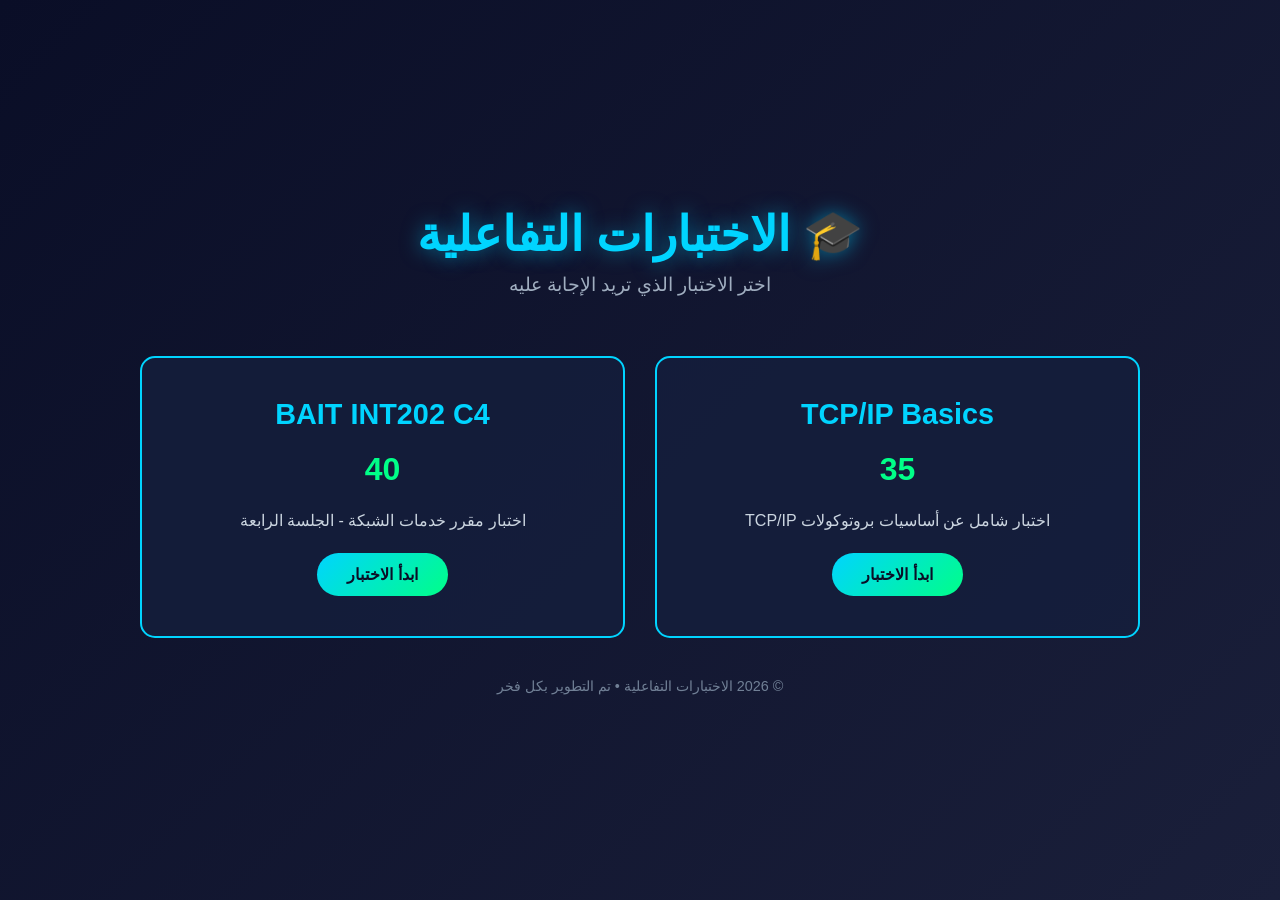
==== commit a79f23e0: "Add landing page with both quizzes" ====
--- a/index.html
+++ b/index.html
@@ -1,82 +1,194 @@
-<!doctype html>
+<!DOCTYPE html>
 <html lang="ar" dir="rtl">
-
-  <head>
-    <meta charset="UTF-8" />
-    <meta
-      name="viewport"
-      content="width=device-width, initial-scale=1.0, maximum-scale=1" />
-    <title>اختبار أساسيات TCP/IP التفاعلي</title>    
-    <link rel="preconnect" href="https://fonts.googleapis.com" />
-    <link rel="preconnect" href="https://fonts.gstatic.com" crossorigin />
-    <link href="https://fonts.googleapis.com/css2?family=Cairo:wght@300;400;600;700;800&family=Tajawal:wght@400;500;700;900&family=Fira+Code:wght@400;500&display=swap" rel="stylesheet" />
-    <script type="module" crossorigin src="/tcp-ip-basics-quiz/assets/index-DFNY61Gi.js"></script>
-    <link rel="stylesheet" crossorigin href="/tcp-ip-basics-quiz/assets/index-D6RkKn_C.css">
-    <script src="/__manus__/debug-collector.js" defer></script>
-  </head>
-
-  <body class="bg-[#0b0f19] text-slate-100 min-h-screen">
-    <script id="manus-runtime">window.__MANUS_HOST_DEV__ = false;
-(function(){"use strict";var Mr={exports:{}},Kn={};/**
- * @license React
- * react-jsx-runtime.production.js
- *
- * Copyright (c) Meta Platforms, Inc. and affiliates.
- *
- * This source code is licensed under the MIT license found in the
- * LICENSE file in the root directory of this source tree.
- */var $c;function um(){if($c)return Kn;$c=1;var r=Symbol.for("react.transitional.element"),i=Symbol.for("react.fragment");function c(s,d,m){var x=null;if(m!==void 0&&(x=""+m),d.key!==void 0&&(x=""+d.key),"key"in d){m={};for(var R in d)R!=="key"&&(m[R]=d[R])}else m=d;return d=m.ref,{$$typeof:r,type:s,key:x,ref:d!==void 0?d:null,props:m}}return Kn.Fragment=i,Kn.jsx=c,Kn.jsxs=c,Kn}var Fc;function dm(){return Fc||(Fc=1,Mr.exports=um()),Mr.exports}var h=dm(),Ar={exports:{}},Pn={},Rr={exports:{}},Nr={};/**
- * @license React
- * scheduler.production.js
- *
- * Copyright (c) Meta Platforms, Inc. and affiliates.
- *
- * This source code is licensed under the MIT license found in the
- * LICENSE file in the root directory of this source tree.
- */var Ic;function fm(){return Ic||(Ic=1,function(r){function i(A,q){var B=A.length;A.push(q);t:for(;0<B;){var bt=B-1>>>1,p=A[bt];if(0<d(p,q))A[bt]=q,A[B]=p,B=bt;else break t}}function c(A){return A.length===0?null:A[0]}function s(A){if(A.length===0)return null;var q=A[0],B=A.pop();if(B!==q){A[0]=B;t:for(var bt=0,p=A.length,O=p>>>1;bt<O;){var X=2*(bt+1)-1,G=A[X],Z=X+1,st=A[Z];if(0>d(G,B))Z<p&&0>d(st,G)?(A[bt]=st,A[Z]=B,bt=Z):(A[bt]=G,A[X]=B,bt=X);else if(Z<p&&0>d(st,B))A[bt]=st,A[Z]=B,bt=Z;else break t}}return q}function d(A,q){var B=A.sortIndex-q.sortIndex;return B!==0?B:A.id-q.id}if(r.unstable_now=void 0,typeof performance=="object"&&typeof performance.now=="function"){var m=performance;r.unstable_now=function(){return m.now()}}else{var x=Date,R=x.now();r.unstable_now=function(){return x.now()-R}}var C=[],v=[],D=1,j=null,J=3,at=!1,$=!1,nt=!1,ct=!1,ht=typeof setTimeout=="function"?setTimeout:null,St=typeof clearTimeout=="function"?clearTimeout:null,_=typeof setImmediate<"u"?setImmediate:null;function Y(A){for(var q=c(v);q!==null;){if(q.callback===null)s(v);else if(q.startTime<=A)s(v),q.sortIndex=q.expirationTime,i(C,q);else break;q=c(v)}}function H(A){if(nt=!1,Y(A),!$)if(c(C)!==null)$=!0,it||(it=!0,Bt());else{var q=c(v);q!==null&&Mt(H,q.startTime-A)}}var it=!1,rt=-1,V=5,xt=-1;function Be(){return ct?!0:!(r.unstable_now()-xt<V)}function te(){if(ct=!1,it){var A=r.unstable_now();xt=A;var q=!0;try{t:{$=!1,nt&&(nt=!1,St(rt),rt=-1),at=!0;var B=J;try{e:{for(Y(A),j=c(C);j!==null&&!(j.expirationTime>A&&Be());){var bt=j.callback;if(typeof bt=="function"){j.callback=null,J=j.priorityLevel;var p=bt(j.expirationTime<=A);if(A=r.unstable_now(),typeof p=="function"){j.callback=p,Y(A),q=!0;break e}j===c(C)&&s(C),Y(A)}else s(C);j=c(C)}if(j!==null)q=!0;else{var O=c(v);O!==null&&Mt(H,O.startTime-A),q=!1}}break t}finally{j=null,J=B,at=!1}q=void 0}}finally{q?Bt():it=!1}}}var Bt;if(typeof _=="function")Bt=function(){_(te)};else if(typeof MessageChannel<"u"){var me=new MessageChannel,Se=me.port2;me.port1.onmessage=te,Bt=function(){Se.postMessage(null)}}else Bt=function(){ht(te,0)};function Mt(A,q){rt=ht(function(){A(r.unstable_now())},q)}r.unstable_IdlePriority=5,r.unstable_ImmediatePriority=1,r.unstable_LowPriority=4,r.unstable_NormalPriority=3,r.unstable_Profiling=null,r.unstable_UserBlockingPriority=2,r.unstable_cancelCallback=function(A){A.callback=null},r.unstable_forceFrameRate=function(A){0>A||125<A?console.error("forceFrameRate takes a positive int between 0 and 125, forcing frame rates higher than 125 fps is not supported"):V=0<A?Math.floor(1e3/A):5},r.unstable_getCurrentPriorityLevel=function(){return J},r.unstable_next=function(A){switch(J){case 1:case 2:case 3:var q=3;break;default:q=J}var B=J;J=q;try{return A()}finally{J=B}},r.unstable_requestPaint=function(){ct=!0},r.unstable_runWithPriority=function(A,q){switch(A){case 1:case 2:case 3:case 4:case 5:break;default:A=3}var B=J;J=A;try{return q()}finally{J=B}},r.unstable_scheduleCallback=function(A,q,B){var bt=r.unstable_now();switch(typeof B=="object"&&B!==null?(B=B.delay,B=typeof B=="number"&&0<B?bt+B:bt):B=bt,A){case 1:var p=-1;break;case 2:p=250;break;case 5:p=1073741823;break;case 4:p=1e4;break;default:p=5e3}return p=B+p,A={id:D++,callback:q,priorityLevel:A,startTime:B,expirationTime:p,sortIndex:-1},B>bt?(A.sortIndex=B,i(v,A),c(C)===null&&A===c(v)&&(nt?(St(rt),rt=-1):nt=!0,Mt(H,B-bt))):(A.sortIndex=p,i(C,A),$||at||($=!0,it||(it=!0,Bt()))),A},r.unstable_shouldYield=Be,r.unstable_wrapCallback=function(A){var q=J;return function(){var B=J;J=q;try{return A.apply(this,arguments)}finally{J=B}}}}(Nr)),Nr}var tu;function hm(){return tu||(tu=1,Rr.exports=fm()),Rr.exports}var zr={exports:{}},ut={};/**
- * @license React
- * react.production.js
- *
- * Copyright (c) Meta Platforms, Inc. and affiliates.
- *
- * This source code is licensed under the MIT license found in the
- * LICENSE file in the root directory of this source tree.
- */var eu;function mm(){if(eu)return ut;eu=1;var r=Symbol.for("react.transitional.element"),i=Symbol.for("react.portal"),c=Symbol.for("react.fragment"),s=Symbol.for("react.strict_mode"),d=Symbol.for("react.profiler"),m=Symbol.for("react.consumer"),x=Symbol.for("react.context"),R=Symbol.for("react.forward_ref"),C=Symbol.for("react.suspense"),v=Symbol.for("react.memo"),D=Symbol.for("react.lazy"),j=Symbol.iterator;function J(p){return p===null||typeof p!="object"?null:(p=j&&p[j]||p["@@iterator"],typeof p=="function"?p:null)}var at={isMounted:function(){return!1},enqueueForceUpdate:function(){},enqueueReplaceState:function(){},enqueueSetState:function(){}},$=Object.assign,nt={};function ct(p,O,X){this.props=p,this.context=O,this.refs=nt,this.updater=X||at}ct.prototype.isReactComponent={},ct.prototype.setState=function(p,O){if(typeof p!="object"&&typeof p!="function"&&p!=null)throw Error("takes an object of state variables to update or a function which returns an object of state variables.");this.updater.enqueueSetState(this,p,O,"setState")},ct.prototype.forceUpdate=function(p){this.updater.enqueueForceUpdate(this,p,"forceUpdate")};function ht(){}ht.prototype=ct.prototype;function St(p,O,X){this.props=p,this.context=O,this.refs=nt,this.updater=X||at}var _=St.prototype=new ht;_.constructor=St,$(_,ct.prototype),_.isPureReactComponent=!0;var Y=Array.isArray,H={H:null,A:null,T:null,S:null,V:null},it=Object.prototype.hasOwnProperty;function rt(p,O,X,G,Z,st){return X=st.ref,{$$typeof:r,type:p,key:O,ref:X!==void 0?X:null,props:st}}function V(p,O){return rt(p.type,O,void 0,void 0,void 0,p.props)}function xt(p){return typeof p=="object"&&p!==null&&p.$$typeof===r}function Be(p){var O={"=":"=0",":":"=2"};return"$"+p.replace(/[=:]/g,function(X){return O[X]})}var te=/\/+/g;function Bt(p,O){return typeof p=="object"&&p!==null&&p.key!=null?Be(""+p.key):O.toString(36)}function me(){}function Se(p){switch(p.status){case"fulfilled":return p.value;case"rejected":throw p.reason;default:switch(typeof p.status=="string"?p.then(me,me):(p.status="pending",p.then(function(O){p.status==="pending"&&(p.status="fulfilled",p.value=O)},function(O){p.status==="pending"&&(p.status="rejected",p.reason=O)})),p.status){case"fulfilled":return p.value;case"rejected":throw p.reason}}throw p}function Mt(p,O,X,G,Z){var st=typeof p;(st==="undefined"||st==="boolean")&&(p=null);var I=!1;if(p===null)I=!0;else switch(st){case"bigint":case"string":case"number":I=!0;break;case"object":switch(p.$$typeof){case r:case i:I=!0;break;case D:return I=p._init,Mt(I(p._payload),O,X,G,Z)}}if(I)return Z=Z(p),I=G===""?"."+Bt(p,0):G,Y(Z)?(X="",I!=null&&(X=I.replace(te,"$&/")+"/"),Mt(Z,O,X,"",function(Jt){return Jt})):Z!=null&&(xt(Z)&&(Z=V(Z,X+(Z.key==null||p&&p.key===Z.key?"":(""+Z.key).replace(te,"$&/")+"/")+I)),O.push(Z)),1;I=0;var gt=G===""?".":G+":";if(Y(p))for(var Tt=0;Tt<p.length;Tt++)G=p[Tt],st=gt+Bt(G,Tt),I+=Mt(G,O,X,st,Z);else if(Tt=J(p),typeof Tt=="function")for(p=Tt.call(p),Tt=0;!(G=p.next()).done;)G=G.value,st=gt+Bt(G,Tt++),I+=Mt(G,O,X,st,Z);else if(st==="object"){if(typeof p.then=="function")return Mt(Se(p),O,X,G,Z);throw O=String(p),Error("Objects are not valid as a React child (found: "+(O==="[object Object]"?"object with keys {"+Object.keys(p).join(", ")+"}":O)+"). If you meant to render a collection of children, use an array instead.")}return I}function A(p,O,X){if(p==null)return p;var G=[],Z=0;return Mt(p,G,"","",function(st){return O.call(X,st,Z++)}),G}function q(p){if(p._status===-1){var O=p._result;O=O(),O.then(function(X){(p._status===0||p._status===-1)&&(p._status=1,p._result=X)},function(X){(p._status===0||p._status===-1)&&(p._status=2,p._result=X)}),p._status===-1&&(p._status=0,p._result=O)}if(p._status===1)return p._result.default;throw p._result}var B=typeof reportError=="function"?reportError:function(p){if(typeof window=="object"&&typeof window.ErrorEvent=="function"){var O=new window.ErrorEvent("error",{bubbles:!0,cancelable:!0,message:typeof p=="object"&&p!==null&&typeof p.message=="string"?String(p.message):String(p),error:p});if(!window.dispatchEvent(O))return}else if(typeof process=="object"&&typeof process.emit=="function"){process.emit("uncaughtException",p);return}console.error(p)};function bt(){}return ut.Children={map:A,forEach:function(p,O,X){A(p,function(){O.apply(this,arguments)},X)},count:function(p){var O=0;return A(p,function(){O++}),O},toArray:function(p){return A(p,function(O){return O})||[]},only:function(p){if(!xt(p))throw Error("React.Children.only expected to receive a single React element child.");return p}},ut.Component=ct,ut.Fragment=c,ut.Profiler=d,ut.PureComponent=St,ut.StrictMode=s,ut.Suspense=C,ut.__CLIENT_INTERNALS_DO_NOT_USE_OR_WARN_USERS_THEY_CANNOT_UPGRADE=H,ut.__COMPILER_RUNTIME={__proto__:null,c:function(p){return H.H.useMemoCache(p)}},ut.cache=function(p){return function(){return p.apply(null,arguments)}},ut.cloneElement=function(p,O,X){if(p==null)throw Error("The argument must be a React element, but you passed "+p+".");var G=$({},p.props),Z=p.key,st=void 0;if(O!=null)for(I in O.ref!==void 0&&(st=void 0),O.key!==void 0&&(Z=""+O.key),O)!it.call(O,I)||I==="key"||I==="__self"||I==="__source"||I==="ref"&&O.ref===void 0||(G[I]=O[I]);var I=arguments.length-2;if(I===1)G.children=X;else if(1<I){for(var gt=Array(I),Tt=0;Tt<I;Tt++)gt[Tt]=arguments[Tt+2];G.children=gt}return rt(p.type,Z,void 0,void 0,st,G)},ut.createContext=function(p){return p={$$typeof:x,_currentValue:p,_currentValue2:p,_threadCount:0,Provider:null,Consumer:null},p.Provider=p,p.Consumer={$$typeof:m,_context:p},p},ut.createElement=function(p,O,X){var G,Z={},st=null;if(O!=null)for(G in O.key!==void 0&&(st=""+O.key),O)it.call(O,G)&&G!=="key"&&G!=="__self"&&G!=="__source"&&(Z[G]=O[G]);var I=arguments.length-2;if(I===1)Z.children=X;else if(1<I){for(var gt=Array(I),Tt=0;Tt<I;Tt++)gt[Tt]=arguments[Tt+2];Z.children=gt}if(p&&p.defaultProps)for(G in I=p.defaultProps,I)Z[G]===void 0&&(Z[G]=I[G]);return rt(p,st,void 0,void 0,null,Z)},ut.createRef=function(){return{current:null}},ut.forwardRef=function(p){return{$$typeof:R,render:p}},ut.isValidElement=xt,ut.lazy=function(p){return{$$typeof:D,_payload:{_status:-1,_result:p},_init:q}},ut.memo=function(p,O){return{$$typeof:v,type:p,compare:O===void 0?null:O}},ut.startTransition=function(p){var O=H.T,X={};H.T=X;try{var G=p(),Z=H.S;Z!==null&&Z(X,G),typeof G=="object"&&G!==null&&typeof G.then=="function"&&G.then(bt,B)}catch(st){B(st)}finally{H.T=O}},ut.unstable_useCacheRefresh=function(){return H.H.useCacheRefresh()},ut.use=function(p){return H.H.use(p)},ut.useActionState=function(p,O,X){return H.H.useActionState(p,O,X)},ut.useCallback=function(p,O){return H.H.useCallback(p,O)},ut.useContext=function(p){return H.H.useContext(p)},ut.useDebugValue=function(){},ut.useDeferredValue=function(p,O){return H.H.useDeferredValue(p,O)},ut.useEffect=function(p,O,X){var G=H.H;if(typeof X=="function")throw Error("useEffect CRUD overload is not enabled in this build of React.");return G.useEffect(p,O)},ut.useId=function(){return H.H.useId()},ut.useImperativeHandle=function(p,O,X){return H.H.useImperativeHandle(p,O,X)},ut.useInsertionEffect=function(p,O){return H.H.useInsertionEffect(p,O)},ut.useLayoutEffect=function(p,O){return H.H.useLayoutEffect(p,O)},ut.useMemo=function(p,O){return H.H.useMemo(p,O)},ut.useOptimistic=function(p,O){return H.H.useOptimistic(p,O)},ut.useReducer=function(p,O,X){return H.H.useReducer(p,O,X)},ut.useRef=function(p){return H.H.useRef(p)},ut.useState=function(p){return H.H.useState(p)},ut.useSyncExternalStore=function(p,O,X){return H.H.useSyncExternalStore(p,O,X)},ut.useTransition=function(){return H.H.useTransition()},ut.version="19.1.1",ut}var lu;function _r(){return lu||(lu=1,zr.exports=mm()),zr.exports}var kr={exports:{}},he={};/**
- * @license React
- * react-dom.production.js
- *
- * Copyright (c) Meta Platforms, Inc. and affiliates.
- *
- * This source code is licensed under the MIT license found in the
- * LICENSE file in the root directory of this source tree.
- */var au;function gm(){if(au)return he;au=1;var r=_r();function i(C){var v="https://react.dev/errors/"+C;if(1<arguments.length){v+="?args[]="+encodeURIComponent(arguments[1]);for(var D=2;D<arguments.length;D++)v+="&args[]="+encodeURIComponent(arguments[D])}return"Minified React error #"+C+"; visit "+v+" for the full message or use the non-minified dev environment for full errors and additional helpful warnings."}function c(){}var s={d:{f:c,r:function(){throw Error(i(522))},D:c,C:c,L:c,m:c,X:c,S:c,M:c},p:0,findDOMNode:null},d=Symbol.for("react.portal");function m(C,v,D){var j=3<arguments.length&&arguments[3]!==void 0?arguments[3]:null;return{$$typeof:d,key:j==null?null:""+j,children:C,containerInfo:v,implementation:D}}var x=r.__CLIENT_INTERNALS_DO_NOT_USE_OR_WARN_USERS_THEY_CANNOT_UPGRADE;function R(C,v){if(C==="font")return"";if(typeof v=="string")return v==="use-credentials"?v:""}return he.__DOM_INTERNALS_DO_NOT_USE_OR_WARN_USERS_THEY_CANNOT_UPGRADE=s,he.createPortal=function(C,v){var D=2<arguments.length&&arguments[2]!==void 0?arguments[2]:null;if(!v||v.nodeType!==1&&v.nodeType!==9&&v.nodeType!==11)throw Error(i(299));return m(C,v,null,D)},he.flushSync=function(C){var v=x.T,D=s.p;try{if(x.T=null,s.p=2,C)return C()}finally{x.T=v,s.p=D,s.d.f()}},he.preconnect=function(C,v){typeof C=="string"&&(v?(v=v.crossOrigin,v=typeof v=="string"?v==="use-credentials"?v:"":void 0):v=null,s.d.C(C,v))},he.prefetchDNS=function(C){typeof C=="string"&&s.d.D(C)},he.preinit=function(C,v){if(typeof C=="string"&&v&&typeof v.as=="string"){var D=v.as,j=R(D,v.crossOrigin),J=typeof v.integrity=="string"?v.integrity:void 0,at=typeof v.fetchPriority=="string"?v.fetchPriority:void 0;D==="style"?s.d.S(C,typeof v.precedence=="string"?v.precedence:void 0,{crossOrigin:j,integrity:J,fetchPriority:at}):D==="script"&&s.d.X(C,{crossOrigin:j,integrity:J,fetchPriority:at,nonce:typeof v.nonce=="string"?v.nonce:void 0})}},he.preinitModule=function(C,v){if(typeof C=="string")if(typeof v=="object"&&v!==null){if(v.as==null||v.as==="script"){var D=R(v.as,v.crossOrigin);s.d.M(C,{crossOrigin:D,integrity:typeof v.integrity=="string"?v.integrity:void 0,nonce:typeof v.nonce=="string"?v.nonce:void 0})}}else v==null&&s.d.M(C)},he.preload=function(C,v){if(typeof C=="string"&&typeof v=="object"&&v!==null&&typeof v.as=="string"){var D=v.as,j=R(D,v.crossOrigin);s.d.L(C,D,{crossOrigin:j,integrity:typeof v.integrity=="string"?v.integrity:void 0,nonce:typeof v.nonce=="string"?v.nonce:void 0,type:typeof v.type=="string"?v.type:void 0,fetchPriority:typeof v.fetchPriority=="string"?v.fetchPriority:void 0,referrerPolicy:typeof v.referrerPolicy=="string"?v.referrerPolicy:void 0,imageSrcSet:typeof v.imageSrcSet=="string"?v.imageSrcSet:void 0,imageSizes:typeof v.imageSizes=="string"?v.imageSizes:void 0,media:typeof v.media=="string"?v.media:void 0})}},he.preloadModule=function(C,v){if(typeof C=="string")if(v){var D=R(v.as,v.crossOrigin);s.d.m(C,{as:typeof v.as=="string"&&v.as!=="script"?v.as:void 0,crossOrigin:D,integrity:typeof v.integrity=="string"?v.integrity:void 0})}else s.d.m(C)},he.requestFormReset=function(C){s.d.r(C)},he.unstable_batchedUpdates=function(C,v){return C(v)},he.useFormState=function(C,v,D){return x.H.useFormState(C,v,D)},he.useFormStatus=function(){return x.H.useHostTransitionStatus()},he.version="19.1.1",he}var nu;function pm(){if(nu)return kr.exports;nu=1;function r(){if(!(typeof __REACT_DEVTOOLS_GLOBAL_HOOK__>"u"||typeof __REACT_DEVTOOLS_GLOBAL_HOOK__.checkDCE!="function"))try{__REACT_DEVTOOLS_GLOBAL_HOOK__.checkDCE(r)}catch(i){console.error(i)}}return r(),kr.exports=gm(),kr.exports}/**
- * @license React
- * react-dom-client.production.js
- *
- * Copyright (c) Meta Platforms, Inc. and affiliates.
- *
- * This source code is licensed under the MIT license found in the
- * LICENSE file in the root directory of this source tree.
- */var ou;function ym(){if(ou)return Pn;ou=1;var r=hm(),i=_r(),c=pm();function s(t){var e="https://react.dev/errors/"+t;if(1<arguments.length){e+="?args[]="+encodeURIComponent(arguments[1]);for(var l=2;l<arguments.length;l++)e+="&args[]="+encodeURIComponent(arguments[l])}return"Minified React error #"+t+"; visit "+e+" for the full message or use the non-minified dev environment for full errors and additional helpful warnings."}function d(t){return!(!t||t.nodeType!==1&&t.nodeType!==9&&t.nodeType!==11)}function m(t){var e=t,l=t;if(t.alternate)for(;e.return;)e=e.return;else{t=e;do e=t,(e.flags&4098)!==0&&(l=e.return),t=e.return;while(t)}return e.tag===3?l:null}function x(t){if(t.tag===13){var e=t.memoizedState;if(e===null&&(t=t.alternate,t!==null&&(e=t.memoizedState)),e!==null)return e.dehydrated}return null}function R(t){if(m(t)!==t)throw Error(s(188))}function C(t){var e=t.alternate;if(!e){if(e=m(t),e===null)throw Error(s(188));return e!==t?null:t}for(var l=t,a=e;;){var n=l.return;if(n===null)break;var o=n.alternate;if(o===null){if(a=n.return,a!==null){l=a;continue}break}if(n.child===o.child){for(o=n.child;o;){if(o===l)return R(n),t;if(o===a)return R(n),e;o=o.sibling}throw Error(s(188))}if(l.return!==a.return)l=n,a=o;else{for(var u=!1,f=n.child;f;){if(f===l){u=!0,l=n,a=o;break}if(f===a){u=!0,a=n,l=o;break}f=f.sibling}if(!u){for(f=o.child;f;){if(f===l){u=!0,l=o,a=n;break}if(f===a){u=!0,a=o,l=n;break}f=f.sibling}if(!u)throw Error(s(189))}}if(l.alternate!==a)throw Error(s(190))}if(l.tag!==3)throw Error(s(188));return l.stateNode.current===l?t:e}function v(t){var e=t.tag;if(e===5||e===26||e===27||e===6)return t;for(t=t.child;t!==null;){if(e=v(t),e!==null)return e;t=t.sibling}return null}var D=Object.assign,j=Symbol.for("react.element"),J=Symbol.for("react.transitional.element"),at=Symbol.for("react.portal"),$=Symbol.for("react.fragment"),nt=Symbol.for("react.strict_mode"),ct=Symbol.for("react.profiler"),ht=Symbol.for("react.provider"),St=Symbol.for("react.consumer"),_=Symbol.for("react.context"),Y=Symbol.for("react.forward_ref"),H=Symbol.for("react.suspense"),it=Symbol.for("react.suspense_list"),rt=Symbol.for("react.memo"),V=Symbol.for("react.lazy"),xt=Symbol.for("react.activity"),Be=Symbol.for("react.memo_cache_sentinel"),te=Symbol.iterator;function Bt(t){return t===null||typeof t!="object"?null:(t=te&&t[te]||t["@@iterator"],typeof t=="function"?t:null)}var me=Symbol.for("react.client.reference");function Se(t){if(t==null)return null;if(typeof t=="function")return t.$$typeof===me?null:t.displayName||t.name||null;if(typeof t=="string")return t;switch(t){case $:return"Fragment";case ct:return"Profiler";case nt:return"StrictMode";case H:return"Suspense";case it:return"SuspenseList";case xt:return"Activity"}if(typeof t=="object")switch(t.$$typeof){case at:return"Portal";case _:return(t.displayName||"Context")+".Provider";case St:return(t._context.displayName||"Context")+".Consumer";case Y:var e=t.render;return t=t.displayName,t||(t=e.displayName||e.name||"",t=t!==""?"ForwardRef("+t+")":"ForwardRef"),t;case rt:return e=t.displayName||null,e!==null?e:Se(t.type)||"Memo";case V:e=t._payload,t=t._init;try{return Se(t(e))}catch{}}return null}var Mt=Array.isArray,A=i.__CLIENT_INTERNALS_DO_NOT_USE_OR_WARN_USERS_THEY_CANNOT_UPGRADE,q=c.__DOM_INTERNALS_DO_NOT_USE_OR_WARN_USERS_THEY_CANNOT_UPGRADE,B={pending:!1,data:null,method:null,action:null},bt=[],p=-1;function O(t){return{current:t}}function X(t){0>p||(t.current=bt[p],bt[p]=null,p--)}function G(t,e){p++,bt[p]=t.current,t.current=e}var Z=O(null),st=O(null),I=O(null),gt=O(null);function Tt(t,e){switch(G(I,e),G(st,t),G(Z,null),e.nodeType){case 9:case 11:t=(t=e.documentElement)&&(t=t.namespaceURI)?Hh(t):0;break;default:if(t=e.tagName,e=e.namespaceURI)e=Hh(e),t=Uh(e,t);else switch(t){case"svg":t=1;break;case"math":t=2;break;default:t=0}}X(Z),G(Z,t)}function Jt(){X(Z),X(st),X(I)}function Ke(t){t.memoizedState!==null&&G(gt,t);var e=Z.current,l=Uh(e,t.type);e!==l&&(G(st,t),G(Z,l))}function Ce(t){st.current===t&&(X(Z),X(st)),gt.current===t&&(X(gt),Wo._currentValue=B)}var Pe=Object.prototype.hasOwnProperty,yl=r.unstable_scheduleCallback,sn=r.unstable_cancelCallback,Ca=r.unstable_shouldYield,ri=r.unstable_requestPaint,ge=r.unstable_now,si=r.unstable_getCurrentPriorityLevel,Ul=r.unstable_ImmediatePriority,Fn=r.unstable_UserBlockingPriority,nl=r.unstable_NormalPriority,ci=r.unstable_LowPriority,Gl=r.unstable_IdlePriority,ui=r.log,Ea=r.unstable_setDisableYieldValue,ql=null,Wt=null;function Je(t){if(typeof ui=="function"&&Ea(t),Wt&&typeof Wt.setStrictMode=="function")try{Wt.setStrictMode(ql,t)}catch{}}var $t=Math.clz32?Math.clz32:fi,di=Math.log,Ta=Math.LN2;function fi(t){return t>>>=0,t===0?32:31-(di(t)/Ta|0)|0}var L=256,cn=4194304;function vl(t){var e=t&42;if(e!==0)return e;switch(t&-t){case 1:return 1;case 2:return 2;case 4:return 4;case 8:return 8;case 16:return 16;case 32:return 32;case 64:return 64;case 128:return 128;case 256:case 512:case 1024:case 2048:case 4096:case 8192:case 16384:case 32768:case 65536:case 131072:case 262144:case 524288:case 1048576:case 2097152:return t&4194048;case 4194304:case 8388608:case 16777216:case 33554432:return t&62914560;case 67108864:return 67108864;case 134217728:return 134217728;case 268435456:return 268435456;case 536870912:return 536870912;case 1073741824:return 0;default:return t}}function un(t,e,l){var a=t.pendingLanes;if(a===0)return 0;var n=0,o=t.suspendedLanes,u=t.pingedLanes;t=t.warmLanes;var f=a&134217727;return f!==0?(a=f&~o,a!==0?n=vl(a):(u&=f,u!==0?n=vl(u):l||(l=f&~t,l!==0&&(n=vl(l))))):(f=a&~o,f!==0?n=vl(f):u!==0?n=vl(u):l||(l=a&~t,l!==0&&(n=vl(l)))),n===0?0:e!==0&&e!==n&&(e&o)===0&&(o=n&-n,l=e&-e,o>=l||o===32&&(l&4194048)!==0)?e:n}function Dt(t,e){return(t.pendingLanes&~(t.suspendedLanes&~t.pingedLanes)&e)===0}function In(t,e){switch(t){case 1:case 2:case 4:case 8:case 64:return e+250;case 16:case 32:case 128:case 256:case 512:case 1024:case 2048:case 4096:case 8192:case 16384:case 32768:case 65536:case 131072:case 262144:case 524288:case 1048576:case 2097152:return e+5e3;case 4194304:case 8388608:case 16777216:case 33554432:return-1;case 67108864:case 134217728:case 268435456:case 536870912:case 1073741824:return-1;default:return-1}}function to(){var t=L;return L<<=1,(L&4194048)===0&&(L=256),t}function hi(){var t=cn;return cn<<=1,(cn&62914560)===0&&(cn=4194304),t}function eo(t){for(var e=[],l=0;31>l;l++)e.push(t);return e}function Da(t,e){t.pendingLanes|=e,e!==268435456&&(t.suspendedLanes=0,t.pingedLanes=0,t.warmLanes=0)}function Ir(t,e,l,a,n,o){var u=t.pendingLanes;t.pendingLanes=l,t.suspendedLanes=0,t.pingedLanes=0,t.warmLanes=0,t.expiredLanes&=l,t.entangledLanes&=l,t.errorRecoveryDisabledLanes&=l,t.shellSuspendCounter=0;var f=t.entanglements,g=t.expirationTimes,S=t.hiddenUpdates;for(l=u&~l;0<l;){var N=31-$t(l),k=1<<N;f[N]=0,g[N]=-1;var E=S[N];if(E!==null)for(S[N]=null,N=0;N<E.length;N++){var T=E[N];T!==null&&(T.lane&=-536870913)}l&=~k}a!==0&&mi(t,a,0),o!==0&&n===0&&t.tag!==0&&(t.suspendedLanes|=o&~(u&~e))}function mi(t,e,l){t.pendingLanes|=e,t.suspendedLanes&=~e;var a=31-$t(e);t.entangledLanes|=e,t.entanglements[a]=t.entanglements[a]|1073741824|l&4194090}function gi(t,e){var l=t.entangledLanes|=e;for(t=t.entanglements;l;){var a=31-$t(l),n=1<<a;n&e|t[a]&e&&(t[a]|=e),l&=~n}}function lo(t){switch(t){case 2:t=1;break;case 8:t=4;break;case 32:t=16;break;case 256:case 512:case 1024:case 2048:case 4096:case 8192:case 16384:case 32768:case 65536:case 131072:case 262144:case 524288:case 1048576:case 2097152:case 4194304:case 8388608:case 16777216:case 33554432:t=128;break;case 268435456:t=134217728;break;default:t=0}return t}function ao(t){return t&=-t,2<t?8<t?(t&134217727)!==0?32:268435456:8:2}function pi(){var t=q.p;return t!==0?t:(t=window.event,t===void 0?32:nm(t.type))}function ts(t,e){var l=q.p;try{return q.p=t,e()}finally{q.p=l}}var ol=Math.random().toString(36).slice(2),ee="__reactFiber$"+ol,pe="__reactProps$"+ol,Yl="__reactContainer$"+ol,no="__reactEvents$"+ol,es="__reactListeners$"+ol,ls="__reactHandles$"+ol,yi="__reactResources$"+ol,Ma="__reactMarker$"+ol;function oo(t){delete t[ee],delete t[pe],delete t[no],delete t[es],delete t[ls]}function Vl(t){var e=t[ee];if(e)return e;for(var l=t.parentNode;l;){if(e=l[Yl]||l[ee]){if(l=e.alternate,e.child!==null||l!==null&&l.child!==null)for(t=Vh(t);t!==null;){if(l=t[ee])return l;t=Vh(t)}return e}t=l,l=t.parentNode}return null}function Xl(t){if(t=t[ee]||t[Yl]){var e=t.tag;if(e===5||e===6||e===13||e===26||e===27||e===3)return t}return null}function Aa(t){var e=t.tag;if(e===5||e===26||e===27||e===6)return t.stateNode;throw Error(s(33))}function Zl(t){var e=t[yi];return e||(e=t[yi]={hoistableStyles:new Map,hoistableScripts:new Map}),e}function Vt(t){t[Ma]=!0}var vi=new Set,bi={};function bl(t,e){We(t,e),We(t+"Capture",e)}function We(t,e){for(bi[t]=e,t=0;t<e.length;t++)vi.add(e[t])}var as=RegExp("^[:A-Z_a-z\\u00C0-\\u00D6\\u00D8-\\u00F6\\u00F8-\\u02FF\\u0370-\\u037D\\u037F-\\u1FFF\\u200C-\\u200D\\u2070-\\u218F\\u2C00-\\u2FEF\\u3001-\\uD7FF\\uF900-\\uFDCF\\uFDF0-\\uFFFD][:A-Z_a-z\\u00C0-\\u00D6\\u00D8-\\u00F6\\u00F8-\\u02FF\\u0370-\\u037D\\u037F-\\u1FFF\\u200C-\\u200D\\u2070-\\u218F\\u2C00-\\u2FEF\\u3001-\\uD7FF\\uF900-\\uFDCF\\uFDF0-\\uFFFD\\-.0-9\\u00B7\\u0300-\\u036F\\u203F-\\u2040]*$"),xi={},wi={};function Ra(t){return Pe.call(wi,t)?!0:Pe.call(xi,t)?!1:as.test(t)?wi[t]=!0:(xi[t]=!0,!1)}function M(t,e,l){if(Ra(e))if(l===null)t.removeAttribute(e);else{switch(typeof l){case"undefined":case"function":case"symbol":t.removeAttribute(e);return;case"boolean":var a=e.toLowerCase().slice(0,5);if(a!=="data-"&&a!=="aria-"){t.removeAttribute(e);return}}t.setAttribute(e,""+l)}}function tt(t,e,l){if(l===null)t.removeAttribute(e);else{switch(typeof l){case"undefined":case"function":case"symbol":case"boolean":t.removeAttribute(e);return}t.setAttribute(e,""+l)}}function Ot(t,e,l,a){if(a===null)t.removeAttribute(l);else{switch(typeof a){case"undefined":case"function":case"symbol":case"boolean":t.removeAttribute(l);return}t.setAttributeNS(e,l,""+a)}}var le,Ee;function ae(t){if(le===void 0)try{throw Error()}catch(l){var e=l.stack.trim().match(/\n( *(at )?)/);le=e&&e[1]||"",Ee=-1<l.stack.indexOf(`
-    at`)?" (<anonymous>)":-1<l.stack.indexOf("@")?"@unknown:0:0":""}return`
-`+le+t+Ee}var Le=!1;function He(t,e){if(!t||Le)return"";Le=!0;var l=Error.prepareStackTrace;Error.prepareStackTrace=void 0;try{var a={DetermineComponentFrameRoot:function(){try{if(e){var k=function(){throw Error()};if(Object.defineProperty(k.prototype,"props",{set:function(){throw Error()}}),typeof Reflect=="object"&&Reflect.construct){try{Reflect.construct(k,[])}catch(T){var E=T}Reflect.construct(t,[],k)}else{try{k.call()}catch(T){E=T}t.call(k.prototype)}}else{try{throw Error()}catch(T){E=T}(k=t())&&typeof k.catch=="function"&&k.catch(function(){})}}catch(T){if(T&&E&&typeof T.stack=="string")return[T.stack,E.stack]}return[null,null]}};a.DetermineComponentFrameRoot.displayName="DetermineComponentFrameRoot";var n=Object.getOwnPropertyDescriptor(a.DetermineComponentFrameRoot,"name");n&&n.configurable&&Object.defineProperty(a.DetermineComponentFrameRoot,"name",{value:"DetermineComponentFrameRoot"});var o=a.DetermineComponentFrameRoot(),u=o[0],f=o[1];if(u&&f){var g=u.split(`
-`),S=f.split(`
-`);for(n=a=0;a<g.length&&!g[a].includes("DetermineComponentFrameRoot");)a++;for(;n<S.length&&!S[n].includes("DetermineComponentFrameRoot");)n++;if(a===g.length||n===S.length)for(a=g.length-1,n=S.length-1;1<=a&&0<=n&&g[a]!==S[n];)n--;for(;1<=a&&0<=n;a--,n--)if(g[a]!==S[n]){if(a!==1||n!==1)do if(a--,n--,0>n||g[a]!==S[n]){var N=`
-`+g[a].replace(" at new "," at ");return t.displayName&&N.includes("<anonymous>")&&(N=N.replace("<anonymous>",t.displayName)),N}while(1<=a&&0<=n);break}}}finally{Le=!1,Error.prepareStackTrace=l}return(l=t?t.displayName||t.name:"")?ae(l):""}function Ql(t){switch(t.tag){case 26:case 27:case 5:return ae(t.type);case 16:return ae("Lazy");case 13:return ae("Suspense");case 19:return ae("SuspenseList");case 0:case 15:return He(t.type,!1);case 11:return He(t.type.render,!1);case 1:return He(t.type,!0);case 31:return ae("Activity");default:return""}}function xl(t){try{var e="";do e+=Ql(t),t=t.return;while(t);return e}catch(l){return`
-Error generating stack: `+l.message+`
-`+l.stack}}function Xt(t){switch(typeof t){case"bigint":case"boolean":case"number":case"string":case"undefined":return t;case"object":return t;default:return""}}function il(t){var e=t.type;return(t=t.nodeName)&&t.toLowerCase()==="input"&&(e==="checkbox"||e==="radio")}function ve(t){var e=il(t)?"checked":"value",l=Object.getOwnPropertyDescriptor(t.constructor.prototype,e),a=""+t[e];if(!t.hasOwnProperty(e)&&typeof l<"u"&&typeof l.get=="function"&&typeof l.set=="function"){var n=l.get,o=l.set;return Object.defineProperty(t,e,{configurable:!0,get:function(){return n.call(this)},set:function(u){a=""+u,o.call(this,u)}}),Object.defineProperty(t,e,{enumerable:l.enumerable}),{getValue:function(){return a},setValue:function(u){a=""+u},stopTracking:function(){t._valueTracker=null,delete t[e]}}}}function re(t){t._valueTracker||(t._valueTracker=ve(t))}function rl(t){if(!t)return!1;var e=t._valueTracker;if(!e)return!0;var l=e.getValue(),a="";return t&&(a=il(t)?t.checked?"true":"false":t.value),t=a,t!==l?(e.setValue(t),!0):!1}function wl(t){if(t=t||(typeof document<"u"?document:void 0),typeof t>"u")return null;try{return t.activeElement||t.body}catch{return t.body}}var dn=/[\n"\\]/g;function se(t){return t.replace(dn,function(e){return"\\"+e.charCodeAt(0).toString(16)+" "})}function Kl(t,e,l,a,n,o,u,f){t.name="",u!=null&&typeof u!="function"&&typeof u!="symbol"&&typeof u!="boolean"?t.type=u:t.removeAttribute("type"),e!=null?u==="number"?(e===0&&t.value===""||t.value!=e)&&(t.value=""+Xt(e)):t.value!==""+Xt(e)&&(t.value=""+Xt(e)):u!=="submit"&&u!=="reset"||t.removeAttribute("value"),e!=null?Pl(t,u,Xt(e)):l!=null?Pl(t,u,Xt(l)):a!=null&&t.removeAttribute("value"),n==null&&o!=null&&(t.defaultChecked=!!o),n!=null&&(t.checked=n&&typeof n!="function"&&typeof n!="symbol"),f!=null&&typeof f!="function"&&typeof f!="symbol"&&typeof f!="boolean"?t.name=""+Xt(f):t.removeAttribute("name")}function Na(t,e,l,a,n,o,u,f){if(o!=null&&typeof o!="function"&&typeof o!="symbol"&&typeof o!="boolean"&&(t.type=o),e!=null||l!=null){if(!(o!=="submit"&&o!=="reset"||e!=null))return;l=l!=null?""+Xt(l):"",e=e!=null?""+Xt(e):l,f||e===t.value||(t.value=e),t.defaultValue=e}a=a??n,a=typeof a!="function"&&typeof a!="symbol"&&!!a,t.checked=f?t.checked:!!a,t.defaultChecked=!!a,u!=null&&typeof u!="function"&&typeof u!="symbol"&&typeof u!="boolean"&&(t.name=u)}function Pl(t,e,l){e==="number"&&wl(t.ownerDocument)===t||t.defaultValue===""+l||(t.defaultValue=""+l)}function $e(t,e,l,a){if(t=t.options,e){e={};for(var n=0;n<l.length;n++)e["$"+l[n]]=!0;for(l=0;l<t.length;l++)n=e.hasOwnProperty("$"+t[l].value),t[l].selected!==n&&(t[l].selected=n),n&&a&&(t[l].defaultSelected=!0)}else{for(l=""+Xt(l),e=null,n=0;n<t.length;n++){if(t[n].value===l){t[n].selected=!0,a&&(t[n].defaultSelected=!0);return}e!==null||t[n].disabled||(e=t[n])}e!==null&&(e.selected=!0)}}function za(t,e,l){if(e!=null&&(e=""+Xt(e),e!==t.value&&(t.value=e),l==null)){t.defaultValue!==e&&(t.defaultValue=e);return}t.defaultValue=l!=null?""+Xt(l):""}function _a(t,e,l,a){if(e==null){if(a!=null){if(l!=null)throw Error(s(92));if(Mt(a)){if(1<a.length)throw Error(s(93));a=a[0]}l=a}l==null&&(l=""),e=l}l=Xt(e),t.defaultValue=l,a=t.textContent,a===l&&a!==""&&a!==null&&(t.value=a)}function Fe(t,e){if(e){var l=t.firstChild;if(l&&l===t.lastChild&&l.nodeType===3){l.nodeValue=e;return}}t.textContent=e}var fn=new Set("animationIterationCount aspectRatio borderImageOutset borderImageSlice borderImageWidth boxFlex boxFlexGroup boxOrdinalGroup columnCount columns flex flexGrow flexPositive flexShrink flexNegative flexOrder gridArea gridRow gridRowEnd gridRowSpan gridRowStart gridColumn gridColumnEnd gridColumnSpan gridColumnStart fontWeight lineClamp lineHeight opacity order orphans scale tabSize widows zIndex zoom fillOpacity floodOpacity stopOpacity strokeDasharray strokeDashoffset strokeMiterlimit strokeOpacity strokeWidth MozAnimationIterationCount MozBoxFlex MozBoxFlexGroup MozLineClamp msAnimationIterationCount msFlex msZoom msFlexGrow msFlexNegative msFlexOrder msFlexPositive msFlexShrink msGridColumn msGridColumnSpan msGridRow msGridRowSpan WebkitAnimationIterationCount WebkitBoxFlex WebKitBoxFlexGroup WebkitBoxOrdinalGroup WebkitColumnCount WebkitColumns WebkitFlex WebkitFlexGrow WebkitFlexPositive WebkitFlexShrink WebkitLineClamp".split(" "));function ka(t,e,l){var a=e.indexOf("--")===0;l==null||typeof l=="boolean"||l===""?a?t.setProperty(e,""):e==="float"?t.cssFloat="":t[e]="":a?t.setProperty(e,l):typeof l!="number"||l===0||fn.has(e)?e==="float"?t.cssFloat=l:t[e]=(""+l).trim():t[e]=l+"px"}function Oa(t,e,l){if(e!=null&&typeof e!="object")throw Error(s(62));if(t=t.style,l!=null){for(var a in l)!l.hasOwnProperty(a)||e!=null&&e.hasOwnProperty(a)||(a.indexOf("--")===0?t.setProperty(a,""):a==="float"?t.cssFloat="":t[a]="");for(var n in e)a=e[n],e.hasOwnProperty(n)&&l[n]!==a&&ka(t,n,a)}else for(var o in e)e.hasOwnProperty(o)&&ka(t,o,e[o])}function ja(t){if(t.indexOf("-")===-1)return!1;switch(t){case"annotation-xml":case"color-profile":case"font-face":case"font-face-src":case"font-face-uri":case"font-face-format":case"font-face-name":case"missing-glyph":return!1;default:return!0}}var Si=new Map([["acceptCharset","accept-charset"],["htmlFor","for"],["httpEquiv","http-equiv"],["crossOrigin","crossorigin"],["accentHeight","accent-height"],["alignmentBaseline","alignment-baseline"],["arabicForm","arabic-form"],["baselineShift","baseline-shift"],["capHeight","cap-height"],["clipPath","clip-path"],["clipRule","clip-rule"],["colorInterpolation","color-interpolation"],["colorInterpolationFilters","color-interpolation-filters"],["colorProfile","color-profile"],["colorRendering","color-rendering"],["dominantBaseline","dominant-baseline"],["enableBackground","enable-background"],["fillOpacity","fill-opacity"],["fillRule","fill-rule"],["floodColor","flood-color"],["floodOpacity","flood-opacity"],["fontFamily","font-family"],["fontSize","font-size"],["fontSizeAdjust","font-size-adjust"],["fontStretch","font-stretch"],["fontStyle","font-style"],["fontVariant","font-variant"],["fontWeight","font-weight"],["glyphName","glyph-name"],["glyphOrientationHorizontal","glyph-orientation-horizontal"],["glyphOrientationVertical","glyph-orientation-vertical"],["horizAdvX","horiz-adv-x"],["horizOriginX","horiz-origin-x"],["imageRendering","image-rendering"],["letterSpacing","letter-spacing"],["lightingColor","lighting-color"],["markerEnd","marker-end"],["markerMid","marker-mid"],["markerStart","marker-start"],["overlinePosition","overline-position"],["overlineThickness","overline-thickness"],["paintOrder","paint-order"],["panose-1","panose-1"],["pointerEvents","pointer-events"],["renderingIntent","rendering-intent"],["shapeRendering","shape-rendering"],["stopColor","stop-color"],["stopOpacity","stop-opacity"],["strikethroughPosition","strikethrough-position"],["strikethroughThickness","strikethrough-thickness"],["strokeDasharray","stroke-dasharray"],["strokeDashoffset","stroke-dashoffset"],["strokeLinecap","stroke-linecap"],["strokeLinejoin","stroke-linejoin"],["strokeMiterlimit","stroke-miterlimit"],["strokeOpacity","stroke-opacity"],["strokeWidth","stroke-width"],["textAnchor","text-anchor"],["textDecoration","text-decoration"],["textRendering","text-rendering"],["transformOrigin","transform-origin"],["underlinePosition","underline-position"],["underlineThickness","underline-thickness"],["unicodeBidi","unicode-bidi"],["unicodeRange","unicode-range"],["unitsPerEm","units-per-em"],["vAlphabetic","v-alphabetic"],["vHanging","v-hanging"],["vIdeographic","v-ideographic"],["vMathematical","v-mathematical"],["vectorEffect","vector-effect"],["vertAdvY","vert-adv-y"],["vertOriginX","vert-origin-x"],["vertOriginY","vert-origin-y"],["wordSpacing","word-spacing"],["writingMode","writing-mode"],["xmlnsXlink","xmlns:xlink"],["xHeight","x-height"]]),Ci=/^[\u0000-\u001F ]*j[\r\n\t]*a[\r\n\t]*v[\r\n\t]*a[\r\n\t]*s[\r\n\t]*c[\r\n\t]*r[\r\n\t]*i[\r\n\t]*p[\r\n\t]*t[\r\n\t]*:/i;function Ba(t){return Ci.test(""+t)?"javascript:throw new Error('React has blocked a javascript: URL as a security precaution.')":t}var hn=null;function mn(t){return t=t.target||t.srcElement||window,t.correspondingUseElement&&(t=t.correspondingUseElement),t.nodeType===3?t.parentNode:t}var Sl=null,Cl=null;function io(t){var e=Xl(t);if(e&&(t=e.stateNode)){var l=t[pe]||null;t:switch(t=e.stateNode,e.type){case"input":if(Kl(t,l.value,l.defaultValue,l.defaultValue,l.checked,l.defaultChecked,l.type,l.name),e=l.name,l.type==="radio"&&e!=null){for(l=t;l.parentNode;)l=l.parentNode;for(l=l.querySelectorAll('input[name="'+se(""+e)+'"][type="radio"]'),e=0;e<l.length;e++){var a=l[e];if(a!==t&&a.form===t.form){var n=a[pe]||null;if(!n)throw Error(s(90));Kl(a,n.value,n.defaultValue,n.defaultValue,n.checked,n.defaultChecked,n.type,n.name)}}for(e=0;e<l.length;e++)a=l[e],a.form===t.form&&rl(a)}break t;case"textarea":za(t,l.value,l.defaultValue);break t;case"select":e=l.value,e!=null&&$e(t,!!l.multiple,e,!1)}}}var gn=!1;function ro(t,e,l){if(gn)return t(e,l);gn=!0;try{var a=t(e);return a}finally{if(gn=!1,(Sl!==null||Cl!==null)&&(ir(),Sl&&(e=Sl,t=Cl,Cl=Sl=null,io(e),t)))for(e=0;e<t.length;e++)io(t[e])}}function Jl(t,e){var l=t.stateNode;if(l===null)return null;var a=l[pe]||null;if(a===null)return null;l=a[e];t:switch(e){case"onClick":case"onClickCapture":case"onDoubleClick":case"onDoubleClickCapture":case"onMouseDown":case"onMouseDownCapture":case"onMouseMove":case"onMouseMoveCapture":case"onMouseUp":case"onMouseUpCapture":case"onMouseEnter":(a=!a.disabled)||(t=t.type,a=!(t==="button"||t==="input"||t==="select"||t==="textarea")),t=!a;break t;default:t=!1}if(t)return null;if(l&&typeof l!="function")throw Error(s(231,e,typeof l));return l}var Ue=!(typeof window>"u"||typeof window.document>"u"||typeof window.document.createElement>"u"),pn=!1;if(Ue)try{var Wl={};Object.defineProperty(Wl,"passive",{get:function(){pn=!0}}),window.addEventListener("test",Wl,Wl),window.removeEventListener("test",Wl,Wl)}catch{pn=!1}var Ie=null,yn=null,La=null;function so(){if(La)return La;var t,e=yn,l=e.length,a,n="value"in Ie?Ie.value:Ie.textContent,o=n.length;for(t=0;t<l&&e[t]===n[t];t++);var u=l-t;for(a=1;a<=u&&e[l-a]===n[o-a];a++);return La=n.slice(t,1<a?1-a:void 0)}function Ha(t){var e=t.keyCode;return"charCode"in t?(t=t.charCode,t===0&&e===13&&(t=13)):t=e,t===10&&(t=13),32<=t||t===13?t:0}function Ua(){return!0}function co(){return!1}function ce(t){function e(l,a,n,o,u){this._reactName=l,this._targetInst=n,this.type=a,this.nativeEvent=o,this.target=u,this.currentTarget=null;for(var f in t)t.hasOwnProperty(f)&&(l=t[f],this[f]=l?l(o):o[f]);return this.isDefaultPrevented=(o.defaultPrevented!=null?o.defaultPrevented:o.returnValue===!1)?Ua:co,this.isPropagationStopped=co,this}return D(e.prototype,{preventDefault:function(){this.defaultPrevented=!0;var l=this.nativeEvent;l&&(l.preventDefault?l.preventDefault():typeof l.returnValue!="unknown"&&(l.returnValue=!1),this.isDefaultPrevented=Ua)},stopPropagation:function(){var l=this.nativeEvent;l&&(l.stopPropagation?l.stopPropagation():typeof l.cancelBubble!="unknown"&&(l.cancelBubble=!0),this.isPropagationStopped=Ua)},persist:function(){},isPersistent:Ua}),e}var sl={eventPhase:0,bubbles:0,cancelable:0,timeStamp:function(t){return t.timeStamp||Date.now()},defaultPrevented:0,isTrusted:0},Ga=ce(sl),$l=D({},sl,{view:0,detail:0}),Ei=ce($l),Ti,uo,fo,Di=D({},$l,{screenX:0,screenY:0,clientX:0,clientY:0,pageX:0,pageY:0,ctrlKey:0,shiftKey:0,altKey:0,metaKey:0,getModifierState:os,button:0,buttons:0,relatedTarget:function(t){return t.relatedTarget===void 0?t.fromElement===t.srcElement?t.toElement:t.fromElement:t.relatedTarget},movementX:function(t){return"movementX"in t?t.movementX:(t!==fo&&(fo&&t.type==="mousemove"?(Ti=t.screenX-fo.screenX,uo=t.screenY-fo.screenY):uo=Ti=0,fo=t),Ti)},movementY:function(t){return"movementY"in t?t.movementY:uo}}),Vu=ce(Di),D0=D({},Di,{dataTransfer:0}),M0=ce(D0),A0=D({},$l,{relatedTarget:0}),ns=ce(A0),R0=D({},sl,{animationName:0,elapsedTime:0,pseudoElement:0}),N0=ce(R0),z0=D({},sl,{clipboardData:function(t){return"clipboardData"in t?t.clipboardData:window.clipboardData}}),_0=ce(z0),k0=D({},sl,{data:0}),Xu=ce(k0),O0={Esc:"Escape",Spacebar:" ",Left:"ArrowLeft",Up:"ArrowUp",Right:"ArrowRight",Down:"ArrowDown",Del:"Delete",Win:"OS",Menu:"ContextMenu",Apps:"ContextMenu",Scroll:"ScrollLock",MozPrintableKey:"Unidentified"},j0={8:"Backspace",9:"Tab",12:"Clear",13:"Enter",16:"Shift",17:"Control",18:"Alt",19:"Pause",20:"CapsLock",27:"Escape",32:" ",33:"PageUp",34:"PageDown",35:"End",36:"Home",37:"ArrowLeft",38:"ArrowUp",39:"ArrowRight",40:"ArrowDown",45:"Insert",46:"Delete",112:"F1",113:"F2",114:"F3",115:"F4",116:"F5",117:"F6",118:"F7",119:"F8",120:"F9",121:"F10",122:"F11",123:"F12",144:"NumLock",145:"ScrollLock",224:"Meta"},B0={Alt:"altKey",Control:"ctrlKey",Meta:"metaKey",Shift:"shiftKey"};function L0(t){var e=this.nativeEvent;return e.getModifierState?e.getModifierState(t):(t=B0[t])?!!e[t]:!1}function os(){return L0}var H0=D({},$l,{key:function(t){if(t.key){var e=O0[t.key]||t.key;if(e!=="Unidentified")return e}return t.type==="keypress"?(t=Ha(t),t===13?"Enter":String.fromCharCode(t)):t.type==="keydown"||t.type==="keyup"?j0[t.keyCode]||"Unidentified":""},code:0,location:0,ctrlKey:0,shiftKey:0,altKey:0,metaKey:0,repeat:0,locale:0,getModifierState:os,charCode:function(t){return t.type==="keypress"?Ha(t):0},keyCode:function(t){return t.type==="keydown"||t.type==="keyup"?t.keyCode:0},which:function(t){return t.type==="keypress"?Ha(t):t.type==="keydown"||t.type==="keyup"?t.keyCode:0}}),U0=ce(H0),G0=D({},Di,{pointerId:0,width:0,height:0,pressure:0,tangentialPressure:0,tiltX:0,tiltY:0,twist:0,pointerType:0,isPrimary:0}),Zu=ce(G0),q0=D({},$l,{touches:0,targetTouches:0,changedTouches:0,altKey:0,metaKey:0,ctrlKey:0,shiftKey:0,getModifierState:os}),Y0=ce(q0),V0=D({},sl,{propertyName:0,elapsedTime:0,pseudoElement:0}),X0=ce(V0),Z0=D({},Di,{deltaX:function(t){return"deltaX"in t?t.deltaX:"wheelDeltaX"in t?-t.wheelDeltaX:0},deltaY:function(t){return"deltaY"in t?t.deltaY:"wheelDeltaY"in t?-t.wheelDeltaY:"wheelDelta"in t?-t.wheelDelta:0},deltaZ:0,deltaMode:0}),Q0=ce(Z0),K0=D({},sl,{newState:0,oldState:0}),P0=ce(K0),J0=[9,13,27,32],is=Ue&&"CompositionEvent"in window,ho=null;Ue&&"documentMode"in document&&(ho=document.documentMode);var W0=Ue&&"TextEvent"in window&&!ho,Qu=Ue&&(!is||ho&&8<ho&&11>=ho),Ku=" ",Pu=!1;function Ju(t,e){switch(t){case"keyup":return J0.indexOf(e.keyCode)!==-1;case"keydown":return e.keyCode!==229;case"keypress":case"mousedown":case"focusout":return!0;default:return!1}}function Wu(t){return t=t.detail,typeof t=="object"&&"data"in t?t.data:null}var vn=!1;function $0(t,e){switch(t){case"compositionend":return Wu(e);case"keypress":return e.which!==32?null:(Pu=!0,Ku);case"textInput":return t=e.data,t===Ku&&Pu?null:t;default:return null}}function F0(t,e){if(vn)return t==="compositionend"||!is&&Ju(t,e)?(t=so(),La=yn=Ie=null,vn=!1,t):null;switch(t){case"paste":return null;case"keypress":if(!(e.ctrlKey||e.altKey||e.metaKey)||e.ctrlKey&&e.altKey){if(e.char&&1<e.char.length)return e.char;if(e.which)return String.fromCharCode(e.which)}return null;case"compositionend":return Qu&&e.locale!=="ko"?null:e.data;default:return null}}var I0={color:!0,date:!0,datetime:!0,"datetime-local":!0,email:!0,month:!0,number:!0,password:!0,range:!0,search:!0,tel:!0,text:!0,time:!0,url:!0,week:!0};function $u(t){var e=t&&t.nodeName&&t.nodeName.toLowerCase();return e==="input"?!!I0[t.type]:e==="textarea"}function Fu(t,e,l,a){Sl?Cl?Cl.push(a):Cl=[a]:Sl=a,e=fr(e,"onChange"),0<e.length&&(l=new Ga("onChange","change",null,l,a),t.push({event:l,listeners:e}))}var mo=null,go=null;function t1(t){kh(t,0)}function Mi(t){var e=Aa(t);if(rl(e))return t}function Iu(t,e){if(t==="change")return e}var td=!1;if(Ue){var rs;if(Ue){var ss="oninput"in document;if(!ss){var ed=document.createElement("div");ed.setAttribute("oninput","return;"),ss=typeof ed.oninput=="function"}rs=ss}else rs=!1;td=rs&&(!document.documentMode||9<document.documentMode)}function ld(){mo&&(mo.detachEvent("onpropertychange",ad),go=mo=null)}function ad(t){if(t.propertyName==="value"&&Mi(go)){var e=[];Fu(e,go,t,mn(t)),ro(t1,e)}}function e1(t,e,l){t==="focusin"?(ld(),mo=e,go=l,mo.attachEvent("onpropertychange",ad)):t==="focusout"&&ld()}function l1(t){if(t==="selectionchange"||t==="keyup"||t==="keydown")return Mi(go)}function a1(t,e){if(t==="click")return Mi(e)}function n1(t,e){if(t==="input"||t==="change")return Mi(e)}function o1(t,e){return t===e&&(t!==0||1/t===1/e)||t!==t&&e!==e}var Re=typeof Object.is=="function"?Object.is:o1;function po(t,e){if(Re(t,e))return!0;if(typeof t!="object"||t===null||typeof e!="object"||e===null)return!1;var l=Object.keys(t),a=Object.keys(e);if(l.length!==a.length)return!1;for(a=0;a<l.length;a++){var n=l[a];if(!Pe.call(e,n)||!Re(t[n],e[n]))return!1}return!0}function nd(t){for(;t&&t.firstChild;)t=t.firstChild;return t}function od(t,e){var l=nd(t);t=0;for(var a;l;){if(l.nodeType===3){if(a=t+l.textContent.length,t<=e&&a>=e)return{node:l,offset:e-t};t=a}t:{for(;l;){if(l.nextSibling){l=l.nextSibling;break t}l=l.parentNode}l=void 0}l=nd(l)}}function id(t,e){return t&&e?t===e?!0:t&&t.nodeType===3?!1:e&&e.nodeType===3?id(t,e.parentNode):"contains"in t?t.contains(e):t.compareDocumentPosition?!!(t.compareDocumentPosition(e)&16):!1:!1}function rd(t){t=t!=null&&t.ownerDocument!=null&&t.ownerDocument.defaultView!=null?t.ownerDocument.defaultView:window;for(var e=wl(t.document);e instanceof t.HTMLIFrameElement;){try{var l=typeof e.contentWindow.location.href=="string"}catch{l=!1}if(l)t=e.contentWindow;else break;e=wl(t.document)}return e}function cs(t){var e=t&&t.nodeName&&t.nodeName.toLowerCase();return e&&(e==="input"&&(t.type==="text"||t.type==="search"||t.type==="tel"||t.type==="url"||t.type==="password")||e==="textarea"||t.contentEditable==="true")}var i1=Ue&&"documentMode"in document&&11>=document.documentMode,bn=null,us=null,yo=null,ds=!1;function sd(t,e,l){var a=l.window===l?l.document:l.nodeType===9?l:l.ownerDocument;ds||bn==null||bn!==wl(a)||(a=bn,"selectionStart"in a&&cs(a)?a={start:a.selectionStart,end:a.selectionEnd}:(a=(a.ownerDocument&&a.ownerDocument.defaultView||window).getSelection(),a={anchorNode:a.anchorNode,anchorOffset:a.anchorOffset,focusNode:a.focusNode,focusOffset:a.focusOffset}),yo&&po(yo,a)||(yo=a,a=fr(us,"onSelect"),0<a.length&&(e=new Ga("onSelect","select",null,e,l),t.push({event:e,listeners:a}),e.target=bn)))}function qa(t,e){var l={};return l[t.toLowerCase()]=e.toLowerCase(),l["Webkit"+t]="webkit"+e,l["Moz"+t]="moz"+e,l}var xn={animationend:qa("Animation","AnimationEnd"),animationiteration:qa("Animation","AnimationIteration"),animationstart:qa("Animation","AnimationStart"),transitionrun:qa("Transition","TransitionRun"),transitionstart:qa("Transition","TransitionStart"),transitioncancel:qa("Transition","TransitionCancel"),transitionend:qa("Transition","TransitionEnd")},fs={},cd={};Ue&&(cd=document.createElement("div").style,"AnimationEvent"in window||(delete xn.animationend.animation,delete xn.animationiteration.animation,delete xn.animationstart.animation),"TransitionEvent"in window||delete xn.transitionend.transition);function Ya(t){if(fs[t])return fs[t];if(!xn[t])return t;var e=xn[t],l;for(l in e)if(e.hasOwnProperty(l)&&l in cd)return fs[t]=e[l];return t}var ud=Ya("animationend"),dd=Ya("animationiteration"),fd=Ya("animationstart"),r1=Ya("transitionrun"),s1=Ya("transitionstart"),c1=Ya("transitioncancel"),hd=Ya("transitionend"),md=new Map,hs="abort auxClick beforeToggle cancel canPlay canPlayThrough click close contextMenu copy cut drag dragEnd dragEnter dragExit dragLeave dragOver dragStart drop durationChange emptied encrypted ended error gotPointerCapture input invalid keyDown keyPress keyUp load loadedData loadedMetadata loadStart lostPointerCapture mouseDown mouseMove mouseOut mouseOver mouseUp paste pause play playing pointerCancel pointerDown pointerMove pointerOut pointerOver pointerUp progress rateChange reset resize seeked seeking stalled submit suspend timeUpdate touchCancel touchEnd touchStart volumeChange scroll toggle touchMove waiting wheel".split(" ");hs.push("scrollEnd");function tl(t,e){md.set(t,e),bl(e,[t])}var gd=new WeakMap;function Ge(t,e){if(typeof t=="object"&&t!==null){var l=gd.get(t);return l!==void 0?l:(e={value:t,source:e,stack:xl(e)},gd.set(t,e),e)}return{value:t,source:e,stack:xl(e)}}var qe=[],wn=0,ms=0;function Ai(){for(var t=wn,e=ms=wn=0;e<t;){var l=qe[e];qe[e++]=null;var a=qe[e];qe[e++]=null;var n=qe[e];qe[e++]=null;var o=qe[e];if(qe[e++]=null,a!==null&&n!==null){var u=a.pending;u===null?n.next=n:(n.next=u.next,u.next=n),a.pending=n}o!==0&&pd(l,n,o)}}function Ri(t,e,l,a){qe[wn++]=t,qe[wn++]=e,qe[wn++]=l,qe[wn++]=a,ms|=a,t.lanes|=a,t=t.alternate,t!==null&&(t.lanes|=a)}function gs(t,e,l,a){return Ri(t,e,l,a),Ni(t)}function Sn(t,e){return Ri(t,null,null,e),Ni(t)}function pd(t,e,l){t.lanes|=l;var a=t.alternate;a!==null&&(a.lanes|=l);for(var n=!1,o=t.return;o!==null;)o.childLanes|=l,a=o.alternate,a!==null&&(a.childLanes|=l),o.tag===22&&(t=o.stateNode,t===null||t._visibility&1||(n=!0)),t=o,o=o.return;return t.tag===3?(o=t.stateNode,n&&e!==null&&(n=31-$t(l),t=o.hiddenUpdates,a=t[n],a===null?t[n]=[e]:a.push(e),e.lane=l|536870912),o):null}function Ni(t){if(50<Yo)throw Yo=0,wc=null,Error(s(185));for(var e=t.return;e!==null;)t=e,e=t.return;return t.tag===3?t.stateNode:null}var Cn={};function u1(t,e,l,a){this.tag=t,this.key=l,this.sibling=this.child=this.return=this.stateNode=this.type=this.elementType=null,this.index=0,this.refCleanup=this.ref=null,this.pendingProps=e,this.dependencies=this.memoizedState=this.updateQueue=this.memoizedProps=null,this.mode=a,this.subtreeFlags=this.flags=0,this.deletions=null,this.childLanes=this.lanes=0,this.alternate=null}function Ne(t,e,l,a){return new u1(t,e,l,a)}function ps(t){return t=t.prototype,!(!t||!t.isReactComponent)}function El(t,e){var l=t.alternate;return l===null?(l=Ne(t.tag,e,t.key,t.mode),l.elementType=t.elementType,l.type=t.type,l.stateNode=t.stateNode,l.alternate=t,t.alternate=l):(l.pendingProps=e,l.type=t.type,l.flags=0,l.subtreeFlags=0,l.deletions=null),l.flags=t.flags&65011712,l.childLanes=t.childLanes,l.lanes=t.lanes,l.child=t.child,l.memoizedProps=t.memoizedProps,l.memoizedState=t.memoizedState,l.updateQueue=t.updateQueue,e=t.dependencies,l.dependencies=e===null?null:{lanes:e.lanes,firstContext:e.firstContext},l.sibling=t.sibling,l.index=t.index,l.ref=t.ref,l.refCleanup=t.refCleanup,l}function yd(t,e){t.flags&=65011714;var l=t.alternate;return l===null?(t.childLanes=0,t.lanes=e,t.child=null,t.subtreeFlags=0,t.memoizedProps=null,t.memoizedState=null,t.updateQueue=null,t.dependencies=null,t.stateNode=null):(t.childLanes=l.childLanes,t.lanes=l.lanes,t.child=l.child,t.subtreeFlags=0,t.deletions=null,t.memoizedProps=l.memoizedProps,t.memoizedState=l.memoizedState,t.updateQueue=l.updateQueue,t.type=l.type,e=l.dependencies,t.dependencies=e===null?null:{lanes:e.lanes,firstContext:e.firstContext}),t}function zi(t,e,l,a,n,o){var u=0;if(a=t,typeof t=="function")ps(t)&&(u=1);else if(typeof t=="string")u=fp(t,l,Z.current)?26:t==="html"||t==="head"||t==="body"?27:5;else t:switch(t){case xt:return t=Ne(31,l,e,n),t.elementType=xt,t.lanes=o,t;case $:return Va(l.children,n,o,e);case nt:u=8,n|=24;break;case ct:return t=Ne(12,l,e,n|2),t.elementType=ct,t.lanes=o,t;case H:return t=Ne(13,l,e,n),t.elementType=H,t.lanes=o,t;case it:return t=Ne(19,l,e,n),t.elementType=it,t.lanes=o,t;default:if(typeof t=="object"&&t!==null)switch(t.$$typeof){case ht:case _:u=10;break t;case St:u=9;break t;case Y:u=11;break t;case rt:u=14;break t;case V:u=16,a=null;break t}u=29,l=Error(s(130,t===null?"null":typeof t,"")),a=null}return e=Ne(u,l,e,n),e.elementType=t,e.type=a,e.lanes=o,e}function Va(t,e,l,a){return t=Ne(7,t,a,e),t.lanes=l,t}function ys(t,e,l){return t=Ne(6,t,null,e),t.lanes=l,t}function vs(t,e,l){return e=Ne(4,t.children!==null?t.children:[],t.key,e),e.lanes=l,e.stateNode={containerInfo:t.containerInfo,pendingChildren:null,implementation:t.implementation},e}var En=[],Tn=0,_i=null,ki=0,Ye=[],Ve=0,Xa=null,Tl=1,Dl="";function Za(t,e){En[Tn++]=ki,En[Tn++]=_i,_i=t,ki=e}function vd(t,e,l){Ye[Ve++]=Tl,Ye[Ve++]=Dl,Ye[Ve++]=Xa,Xa=t;var a=Tl;t=Dl;var n=32-$t(a)-1;a&=~(1<<n),l+=1;var o=32-$t(e)+n;if(30<o){var u=n-n%5;o=(a&(1<<u)-1).toString(32),a>>=u,n-=u,Tl=1<<32-$t(e)+n|l<<n|a,Dl=o+t}else Tl=1<<o|l<<n|a,Dl=t}function bs(t){t.return!==null&&(Za(t,1),vd(t,1,0))}function xs(t){for(;t===_i;)_i=En[--Tn],En[Tn]=null,ki=En[--Tn],En[Tn]=null;for(;t===Xa;)Xa=Ye[--Ve],Ye[Ve]=null,Dl=Ye[--Ve],Ye[Ve]=null,Tl=Ye[--Ve],Ye[Ve]=null}var be=null,Ut=null,Et=!1,Qa=null,cl=!1,ws=Error(s(519));function Ka(t){var e=Error(s(418,""));throw xo(Ge(e,t)),ws}function bd(t){var e=t.stateNode,l=t.type,a=t.memoizedProps;switch(e[ee]=t,e[pe]=a,l){case"dialog":vt("cancel",e),vt("close",e);break;case"iframe":case"object":case"embed":vt("load",e);break;case"video":case"audio":for(l=0;l<Xo.length;l++)vt(Xo[l],e);break;case"source":vt("error",e);break;case"img":case"image":case"link":vt("error",e),vt("load",e);break;case"details":vt("toggle",e);break;case"input":vt("invalid",e),Na(e,a.value,a.defaultValue,a.checked,a.defaultChecked,a.type,a.name,!0),re(e);break;case"select":vt("invalid",e);break;case"textarea":vt("invalid",e),_a(e,a.value,a.defaultValue,a.children),re(e)}l=a.children,typeof l!="string"&&typeof l!="number"&&typeof l!="bigint"||e.textContent===""+l||a.suppressHydrationWarning===!0||Lh(e.textContent,l)?(a.popover!=null&&(vt("beforetoggle",e),vt("toggle",e)),a.onScroll!=null&&vt("scroll",e),a.onScrollEnd!=null&&vt("scrollend",e),a.onClick!=null&&(e.onclick=hr),e=!0):e=!1,e||Ka(t)}function xd(t){for(be=t.return;be;)switch(be.tag){case 5:case 13:cl=!1;return;case 27:case 3:cl=!0;return;default:be=be.return}}function vo(t){if(t!==be)return!1;if(!Et)return xd(t),Et=!0,!1;var e=t.tag,l;if((l=e!==3&&e!==27)&&((l=e===5)&&(l=t.type,l=!(l!=="form"&&l!=="button")||Lc(t.type,t.memoizedProps)),l=!l),l&&Ut&&Ka(t),xd(t),e===13){if(t=t.memoizedState,t=t!==null?t.dehydrated:null,!t)throw Error(s(317));t:{for(t=t.nextSibling,e=0;t;){if(t.nodeType===8)if(l=t.data,l==="/$"){if(e===0){Ut=ll(t.nextSibling);break t}e--}else l!=="$"&&l!=="$!"&&l!=="$?"||e++;t=t.nextSibling}Ut=null}}else e===27?(e=Ut,ha(t.type)?(t=qc,qc=null,Ut=t):Ut=e):Ut=be?ll(t.stateNode.nextSibling):null;return!0}function bo(){Ut=be=null,Et=!1}function wd(){var t=Qa;return t!==null&&(Me===null?Me=t:Me.push.apply(Me,t),Qa=null),t}function xo(t){Qa===null?Qa=[t]:Qa.push(t)}var Ss=O(null),Pa=null,Ml=null;function Fl(t,e,l){G(Ss,e._currentValue),e._currentValue=l}function Al(t){t._currentValue=Ss.current,X(Ss)}function Cs(t,e,l){for(;t!==null;){var a=t.alternate;if((t.childLanes&e)!==e?(t.childLanes|=e,a!==null&&(a.childLanes|=e)):a!==null&&(a.childLanes&e)!==e&&(a.childLanes|=e),t===l)break;t=t.return}}function Es(t,e,l,a){var n=t.child;for(n!==null&&(n.return=t);n!==null;){var o=n.dependencies;if(o!==null){var u=n.child;o=o.firstContext;t:for(;o!==null;){var f=o;o=n;for(var g=0;g<e.length;g++)if(f.context===e[g]){o.lanes|=l,f=o.alternate,f!==null&&(f.lanes|=l),Cs(o.return,l,t),a||(u=null);break t}o=f.next}}else if(n.tag===18){if(u=n.return,u===null)throw Error(s(341));u.lanes|=l,o=u.alternate,o!==null&&(o.lanes|=l),Cs(u,l,t),u=null}else u=n.child;if(u!==null)u.return=n;else for(u=n;u!==null;){if(u===t){u=null;break}if(n=u.sibling,n!==null){n.return=u.return,u=n;break}u=u.return}n=u}}function wo(t,e,l,a){t=null;for(var n=e,o=!1;n!==null;){if(!o){if((n.flags&524288)!==0)o=!0;else if((n.flags&262144)!==0)break}if(n.tag===10){var u=n.alternate;if(u===null)throw Error(s(387));if(u=u.memoizedProps,u!==null){var f=n.type;Re(n.pendingProps.value,u.value)||(t!==null?t.push(f):t=[f])}}else if(n===gt.current){if(u=n.alternate,u===null)throw Error(s(387));u.memoizedState.memoizedState!==n.memoizedState.memoizedState&&(t!==null?t.push(Wo):t=[Wo])}n=n.return}t!==null&&Es(e,t,l,a),e.flags|=262144}function Oi(t){for(t=t.firstContext;t!==null;){if(!Re(t.context._currentValue,t.memoizedValue))return!0;t=t.next}return!1}function Ja(t){Pa=t,Ml=null,t=t.dependencies,t!==null&&(t.firstContext=null)}function ye(t){return Sd(Pa,t)}function ji(t,e){return Pa===null&&Ja(t),Sd(t,e)}function Sd(t,e){var l=e._currentValue;if(e={context:e,memoizedValue:l,next:null},Ml===null){if(t===null)throw Error(s(308));Ml=e,t.dependencies={lanes:0,firstContext:e},t.flags|=524288}else Ml=Ml.next=e;return l}var d1=typeof AbortController<"u"?AbortController:function(){var t=[],e=this.signal={aborted:!1,addEventListener:function(l,a){t.push(a)}};this.abort=function(){e.aborted=!0,t.forEach(function(l){return l()})}},f1=r.unstable_scheduleCallback,h1=r.unstable_NormalPriority,Ft={$$typeof:_,Consumer:null,Provider:null,_currentValue:null,_currentValue2:null,_threadCount:0};function Ts(){return{controller:new d1,data:new Map,refCount:0}}function So(t){t.refCount--,t.refCount===0&&f1(h1,function(){t.controller.abort()})}var Co=null,Ds=0,Dn=0,Mn=null;function m1(t,e){if(Co===null){var l=Co=[];Ds=0,Dn=Ac(),Mn={status:"pending",value:void 0,then:function(a){l.push(a)}}}return Ds++,e.then(Cd,Cd),e}function Cd(){if(--Ds===0&&Co!==null){Mn!==null&&(Mn.status="fulfilled");var t=Co;Co=null,Dn=0,Mn=null;for(var e=0;e<t.length;e++)(0,t[e])()}}function g1(t,e){var l=[],a={status:"pending",value:null,reason:null,then:function(n){l.push(n)}};return t.then(function(){a.status="fulfilled",a.value=e;for(var n=0;n<l.length;n++)(0,l[n])(e)},function(n){for(a.status="rejected",a.reason=n,n=0;n<l.length;n++)(0,l[n])(void 0)}),a}var Ed=A.S;A.S=function(t,e){typeof e=="object"&&e!==null&&typeof e.then=="function"&&m1(t,e),Ed!==null&&Ed(t,e)};var Wa=O(null);function Ms(){var t=Wa.current;return t!==null?t:jt.pooledCache}function Bi(t,e){e===null?G(Wa,Wa.current):G(Wa,e.pool)}function Td(){var t=Ms();return t===null?null:{parent:Ft._currentValue,pool:t}}var Eo=Error(s(460)),Dd=Error(s(474)),Li=Error(s(542)),As={then:function(){}};function Md(t){return t=t.status,t==="fulfilled"||t==="rejected"}function Hi(){}function Ad(t,e,l){switch(l=t[l],l===void 0?t.push(e):l!==e&&(e.then(Hi,Hi),e=l),e.status){case"fulfilled":return e.value;case"rejected":throw t=e.reason,Nd(t),t;default:if(typeof e.status=="string")e.then(Hi,Hi);else{if(t=jt,t!==null&&100<t.shellSuspendCounter)throw Error(s(482));t=e,t.status="pending",t.then(function(a){if(e.status==="pending"){var n=e;n.status="fulfilled",n.value=a}},function(a){if(e.status==="pending"){var n=e;n.status="rejected",n.reason=a}})}switch(e.status){case"fulfilled":return e.value;case"rejected":throw t=e.reason,Nd(t),t}throw To=e,Eo}}var To=null;function Rd(){if(To===null)throw Error(s(459));var t=To;return To=null,t}function Nd(t){if(t===Eo||t===Li)throw Error(s(483))}var Il=!1;function Rs(t){t.updateQueue={baseState:t.memoizedState,firstBaseUpdate:null,lastBaseUpdate:null,shared:{pending:null,lanes:0,hiddenCallbacks:null},callbacks:null}}function Ns(t,e){t=t.updateQueue,e.updateQueue===t&&(e.updateQueue={baseState:t.baseState,firstBaseUpdate:t.firstBaseUpdate,lastBaseUpdate:t.lastBaseUpdate,shared:t.shared,callbacks:null})}function ta(t){return{lane:t,tag:0,payload:null,callback:null,next:null}}function ea(t,e,l){var a=t.updateQueue;if(a===null)return null;if(a=a.shared,(At&2)!==0){var n=a.pending;return n===null?e.next=e:(e.next=n.next,n.next=e),a.pending=e,e=Ni(t),pd(t,null,l),e}return Ri(t,a,e,l),Ni(t)}function Do(t,e,l){if(e=e.updateQueue,e!==null&&(e=e.shared,(l&4194048)!==0)){var a=e.lanes;a&=t.pendingLanes,l|=a,e.lanes=l,gi(t,l)}}function zs(t,e){var l=t.updateQueue,a=t.alternate;if(a!==null&&(a=a.updateQueue,l===a)){var n=null,o=null;if(l=l.firstBaseUpdate,l!==null){do{var u={lane:l.lane,tag:l.tag,payload:l.payload,callback:null,next:null};o===null?n=o=u:o=o.next=u,l=l.next}while(l!==null);o===null?n=o=e:o=o.next=e}else n=o=e;l={baseState:a.baseState,firstBaseUpdate:n,lastBaseUpdate:o,shared:a.shared,callbacks:a.callbacks},t.updateQueue=l;return}t=l.lastBaseUpdate,t===null?l.firstBaseUpdate=e:t.next=e,l.lastBaseUpdate=e}var _s=!1;function Mo(){if(_s){var t=Mn;if(t!==null)throw t}}function Ao(t,e,l,a){_s=!1;var n=t.updateQueue;Il=!1;var o=n.firstBaseUpdate,u=n.lastBaseUpdate,f=n.shared.pending;if(f!==null){n.shared.pending=null;var g=f,S=g.next;g.next=null,u===null?o=S:u.next=S,u=g;var N=t.alternate;N!==null&&(N=N.updateQueue,f=N.lastBaseUpdate,f!==u&&(f===null?N.firstBaseUpdate=S:f.next=S,N.lastBaseUpdate=g))}if(o!==null){var k=n.baseState;u=0,N=S=g=null,f=o;do{var E=f.lane&-536870913,T=E!==f.lane;if(T?(wt&E)===E:(a&E)===E){E!==0&&E===Dn&&(_s=!0),N!==null&&(N=N.next={lane:0,tag:f.tag,payload:f.payload,callback:null,next:null});t:{var lt=t,F=f;E=e;var _t=l;switch(F.tag){case 1:if(lt=F.payload,typeof lt=="function"){k=lt.call(_t,k,E);break t}k=lt;break t;case 3:lt.flags=lt.flags&-65537|128;case 0:if(lt=F.payload,E=typeof lt=="function"?lt.call(_t,k,E):lt,E==null)break t;k=D({},k,E);break t;case 2:Il=!0}}E=f.callback,E!==null&&(t.flags|=64,T&&(t.flags|=8192),T=n.callbacks,T===null?n.callbacks=[E]:T.push(E))}else T={lane:E,tag:f.tag,payload:f.payload,callback:f.callback,next:null},N===null?(S=N=T,g=k):N=N.next=T,u|=E;if(f=f.next,f===null){if(f=n.shared.pending,f===null)break;T=f,f=T.next,T.next=null,n.lastBaseUpdate=T,n.shared.pending=null}}while(!0);N===null&&(g=k),n.baseState=g,n.firstBaseUpdate=S,n.lastBaseUpdate=N,o===null&&(n.shared.lanes=0),ca|=u,t.lanes=u,t.memoizedState=k}}function zd(t,e){if(typeof t!="function")throw Error(s(191,t));t.call(e)}function _d(t,e){var l=t.callbacks;if(l!==null)for(t.callbacks=null,t=0;t<l.length;t++)zd(l[t],e)}var An=O(null),Ui=O(0);function kd(t,e){t=jl,G(Ui,t),G(An,e),jl=t|e.baseLanes}function ks(){G(Ui,jl),G(An,An.current)}function Os(){jl=Ui.current,X(An),X(Ui)}var la=0,mt=null,Nt=null,Zt=null,Gi=!1,Rn=!1,$a=!1,qi=0,Ro=0,Nn=null,p1=0;function qt(){throw Error(s(321))}function js(t,e){if(e===null)return!1;for(var l=0;l<e.length&&l<t.length;l++)if(!Re(t[l],e[l]))return!1;return!0}function Bs(t,e,l,a,n,o){return la=o,mt=e,e.memoizedState=null,e.updateQueue=null,e.lanes=0,A.H=t===null||t.memoizedState===null?yf:vf,$a=!1,o=l(a,n),$a=!1,Rn&&(o=jd(e,l,a,n)),Od(t),o}function Od(t){A.H=Ki;var e=Nt!==null&&Nt.next!==null;if(la=0,Zt=Nt=mt=null,Gi=!1,Ro=0,Nn=null,e)throw Error(s(300));t===null||ne||(t=t.dependencies,t!==null&&Oi(t)&&(ne=!0))}function jd(t,e,l,a){mt=t;var n=0;do{if(Rn&&(Nn=null),Ro=0,Rn=!1,25<=n)throw Error(s(301));if(n+=1,Zt=Nt=null,t.updateQueue!=null){var o=t.updateQueue;o.lastEffect=null,o.events=null,o.stores=null,o.memoCache!=null&&(o.memoCache.index=0)}A.H=C1,o=e(l,a)}while(Rn);return o}function y1(){var t=A.H,e=t.useState()[0];return e=typeof e.then=="function"?No(e):e,t=t.useState()[0],(Nt!==null?Nt.memoizedState:null)!==t&&(mt.flags|=1024),e}function Ls(){var t=qi!==0;return qi=0,t}function Hs(t,e,l){e.updateQueue=t.updateQueue,e.flags&=-2053,t.lanes&=~l}function Us(t){if(Gi){for(t=t.memoizedState;t!==null;){var e=t.queue;e!==null&&(e.pending=null),t=t.next}Gi=!1}la=0,Zt=Nt=mt=null,Rn=!1,Ro=qi=0,Nn=null}function Te(){var t={memoizedState:null,baseState:null,baseQueue:null,queue:null,next:null};return Zt===null?mt.memoizedState=Zt=t:Zt=Zt.next=t,Zt}function Qt(){if(Nt===null){var t=mt.alternate;t=t!==null?t.memoizedState:null}else t=Nt.next;var e=Zt===null?mt.memoizedState:Zt.next;if(e!==null)Zt=e,Nt=t;else{if(t===null)throw mt.alternate===null?Error(s(467)):Error(s(310));Nt=t,t={memoizedState:Nt.memoizedState,baseState:Nt.baseState,baseQueue:Nt.baseQueue,queue:Nt.queue,next:null},Zt===null?mt.memoizedState=Zt=t:Zt=Zt.next=t}return Zt}function Gs(){return{lastEffect:null,events:null,stores:null,memoCache:null}}function No(t){var e=Ro;return Ro+=1,Nn===null&&(Nn=[]),t=Ad(Nn,t,e),e=mt,(Zt===null?e.memoizedState:Zt.next)===null&&(e=e.alternate,A.H=e===null||e.memoizedState===null?yf:vf),t}function Yi(t){if(t!==null&&typeof t=="object"){if(typeof t.then=="function")return No(t);if(t.$$typeof===_)return ye(t)}throw Error(s(438,String(t)))}function qs(t){var e=null,l=mt.updateQueue;if(l!==null&&(e=l.memoCache),e==null){var a=mt.alternate;a!==null&&(a=a.updateQueue,a!==null&&(a=a.memoCache,a!=null&&(e={data:a.data.map(function(n){return n.slice()}),index:0})))}if(e==null&&(e={data:[],index:0}),l===null&&(l=Gs(),mt.updateQueue=l),l.memoCache=e,l=e.data[e.index],l===void 0)for(l=e.data[e.index]=Array(t),a=0;a<t;a++)l[a]=Be;return e.index++,l}function Rl(t,e){return typeof e=="function"?e(t):e}function Vi(t){var e=Qt();return Ys(e,Nt,t)}function Ys(t,e,l){var a=t.queue;if(a===null)throw Error(s(311));a.lastRenderedReducer=l;var n=t.baseQueue,o=a.pending;if(o!==null){if(n!==null){var u=n.next;n.next=o.next,o.next=u}e.baseQueue=n=o,a.pending=null}if(o=t.baseState,n===null)t.memoizedState=o;else{e=n.next;var f=u=null,g=null,S=e,N=!1;do{var k=S.lane&-536870913;if(k!==S.lane?(wt&k)===k:(la&k)===k){var E=S.revertLane;if(E===0)g!==null&&(g=g.next={lane:0,revertLane:0,action:S.action,hasEagerState:S.hasEagerState,eagerState:S.eagerState,next:null}),k===Dn&&(N=!0);else if((la&E)===E){S=S.next,E===Dn&&(N=!0);continue}else k={lane:0,revertLane:S.revertLane,action:S.action,hasEagerState:S.hasEagerState,eagerState:S.eagerState,next:null},g===null?(f=g=k,u=o):g=g.next=k,mt.lanes|=E,ca|=E;k=S.action,$a&&l(o,k),o=S.hasEagerState?S.eagerState:l(o,k)}else E={lane:k,revertLane:S.revertLane,action:S.action,hasEagerState:S.hasEagerState,eagerState:S.eagerState,next:null},g===null?(f=g=E,u=o):g=g.next=E,mt.lanes|=k,ca|=k;S=S.next}while(S!==null&&S!==e);if(g===null?u=o:g.next=f,!Re(o,t.memoizedState)&&(ne=!0,N&&(l=Mn,l!==null)))throw l;t.memoizedState=o,t.baseState=u,t.baseQueue=g,a.lastRenderedState=o}return n===null&&(a.lanes=0),[t.memoizedState,a.dispatch]}function Vs(t){var e=Qt(),l=e.queue;if(l===null)throw Error(s(311));l.lastRenderedReducer=t;var a=l.dispatch,n=l.pending,o=e.memoizedState;if(n!==null){l.pending=null;var u=n=n.next;do o=t(o,u.action),u=u.next;while(u!==n);Re(o,e.memoizedState)||(ne=!0),e.memoizedState=o,e.baseQueue===null&&(e.baseState=o),l.lastRenderedState=o}return[o,a]}function Bd(t,e,l){var a=mt,n=Qt(),o=Et;if(o){if(l===void 0)throw Error(s(407));l=l()}else l=e();var u=!Re((Nt||n).memoizedState,l);u&&(n.memoizedState=l,ne=!0),n=n.queue;var f=Ud.bind(null,a,n,t);if(zo(2048,8,f,[t]),n.getSnapshot!==e||u||Zt!==null&&Zt.memoizedState.tag&1){if(a.flags|=2048,zn(9,Xi(),Hd.bind(null,a,n,l,e),null),jt===null)throw Error(s(349));o||(la&124)!==0||Ld(a,e,l)}return l}function Ld(t,e,l){t.flags|=16384,t={getSnapshot:e,value:l},e=mt.updateQueue,e===null?(e=Gs(),mt.updateQueue=e,e.stores=[t]):(l=e.stores,l===null?e.stores=[t]:l.push(t))}function Hd(t,e,l,a){e.value=l,e.getSnapshot=a,Gd(e)&&qd(t)}function Ud(t,e,l){return l(function(){Gd(e)&&qd(t)})}function Gd(t){var e=t.getSnapshot;t=t.value;try{var l=e();return!Re(t,l)}catch{return!0}}function qd(t){var e=Sn(t,2);e!==null&&je(e,t,2)}function Xs(t){var e=Te();if(typeof t=="function"){var l=t;if(t=l(),$a){Je(!0);try{l()}finally{Je(!1)}}}return e.memoizedState=e.baseState=t,e.queue={pending:null,lanes:0,dispatch:null,lastRenderedReducer:Rl,lastRenderedState:t},e}function Yd(t,e,l,a){return t.baseState=l,Ys(t,Nt,typeof a=="function"?a:Rl)}function v1(t,e,l,a,n){if(Qi(t))throw Error(s(485));if(t=e.action,t!==null){var o={payload:n,action:t,next:null,isTransition:!0,status:"pending",value:null,reason:null,listeners:[],then:function(u){o.listeners.push(u)}};A.T!==null?l(!0):o.isTransition=!1,a(o),l=e.pending,l===null?(o.next=e.pending=o,Vd(e,o)):(o.next=l.next,e.pending=l.next=o)}}function Vd(t,e){var l=e.action,a=e.payload,n=t.state;if(e.isTransition){var o=A.T,u={};A.T=u;try{var f=l(n,a),g=A.S;g!==null&&g(u,f),Xd(t,e,f)}catch(S){Zs(t,e,S)}finally{A.T=o}}else try{o=l(n,a),Xd(t,e,o)}catch(S){Zs(t,e,S)}}function Xd(t,e,l){l!==null&&typeof l=="object"&&typeof l.then=="function"?l.then(function(a){Zd(t,e,a)},function(a){return Zs(t,e,a)}):Zd(t,e,l)}function Zd(t,e,l){e.status="fulfilled",e.value=l,Qd(e),t.state=l,e=t.pending,e!==null&&(l=e.next,l===e?t.pending=null:(l=l.next,e.next=l,Vd(t,l)))}function Zs(t,e,l){var a=t.pending;if(t.pending=null,a!==null){a=a.next;do e.status="rejected",e.reason=l,Qd(e),e=e.next;while(e!==a)}t.action=null}function Qd(t){t=t.listeners;for(var e=0;e<t.length;e++)(0,t[e])()}function Kd(t,e){return e}function Pd(t,e){if(Et){var l=jt.formState;if(l!==null){t:{var a=mt;if(Et){if(Ut){e:{for(var n=Ut,o=cl;n.nodeType!==8;){if(!o){n=null;break e}if(n=ll(n.nextSibling),n===null){n=null;break e}}o=n.data,n=o==="F!"||o==="F"?n:null}if(n){Ut=ll(n.nextSibling),a=n.data==="F!";break t}}Ka(a)}a=!1}a&&(e=l[0])}}return l=Te(),l.memoizedState=l.baseState=e,a={pending:null,lanes:0,dispatch:null,lastRenderedReducer:Kd,lastRenderedState:e},l.queue=a,l=mf.bind(null,mt,a),a.dispatch=l,a=Xs(!1),o=Ws.bind(null,mt,!1,a.queue),a=Te(),n={state:e,dispatch:null,action:t,pending:null},a.queue=n,l=v1.bind(null,mt,n,o,l),n.dispatch=l,a.memoizedState=t,[e,l,!1]}function Jd(t){var e=Qt();return Wd(e,Nt,t)}function Wd(t,e,l){if(e=Ys(t,e,Kd)[0],t=Vi(Rl)[0],typeof e=="object"&&e!==null&&typeof e.then=="function")try{var a=No(e)}catch(u){throw u===Eo?Li:u}else a=e;e=Qt();var n=e.queue,o=n.dispatch;return l!==e.memoizedState&&(mt.flags|=2048,zn(9,Xi(),b1.bind(null,n,l),null)),[a,o,t]}function b1(t,e){t.action=e}function $d(t){var e=Qt(),l=Nt;if(l!==null)return Wd(e,l,t);Qt(),e=e.memoizedState,l=Qt();var a=l.queue.dispatch;return l.memoizedState=t,[e,a,!1]}function zn(t,e,l,a){return t={tag:t,create:l,deps:a,inst:e,next:null},e=mt.updateQueue,e===null&&(e=Gs(),mt.updateQueue=e),l=e.lastEffect,l===null?e.lastEffect=t.next=t:(a=l.next,l.next=t,t.next=a,e.lastEffect=t),t}function Xi(){return{destroy:void 0,resource:void 0}}function Fd(){return Qt().memoizedState}function Zi(t,e,l,a){var n=Te();a=a===void 0?null:a,mt.flags|=t,n.memoizedState=zn(1|e,Xi(),l,a)}function zo(t,e,l,a){var n=Qt();a=a===void 0?null:a;var o=n.memoizedState.inst;Nt!==null&&a!==null&&js(a,Nt.memoizedState.deps)?n.memoizedState=zn(e,o,l,a):(mt.flags|=t,n.memoizedState=zn(1|e,o,l,a))}function Id(t,e){Zi(8390656,8,t,e)}function tf(t,e){zo(2048,8,t,e)}function ef(t,e){return zo(4,2,t,e)}function lf(t,e){return zo(4,4,t,e)}function af(t,e){if(typeof e=="function"){t=t();var l=e(t);return function(){typeof l=="function"?l():e(null)}}if(e!=null)return t=t(),e.current=t,function(){e.current=null}}function nf(t,e,l){l=l!=null?l.concat([t]):null,zo(4,4,af.bind(null,e,t),l)}function Qs(){}function of(t,e){var l=Qt();e=e===void 0?null:e;var a=l.memoizedState;return e!==null&&js(e,a[1])?a[0]:(l.memoizedState=[t,e],t)}function rf(t,e){var l=Qt();e=e===void 0?null:e;var a=l.memoizedState;if(e!==null&&js(e,a[1]))return a[0];if(a=t(),$a){Je(!0);try{t()}finally{Je(!1)}}return l.memoizedState=[a,e],a}function Ks(t,e,l){return l===void 0||(la&1073741824)!==0?t.memoizedState=e:(t.memoizedState=l,t=uh(),mt.lanes|=t,ca|=t,l)}function sf(t,e,l,a){return Re(l,e)?l:An.current!==null?(t=Ks(t,l,a),Re(t,e)||(ne=!0),t):(la&42)===0?(ne=!0,t.memoizedState=l):(t=uh(),mt.lanes|=t,ca|=t,e)}function cf(t,e,l,a,n){var o=q.p;q.p=o!==0&&8>o?o:8;var u=A.T,f={};A.T=f,Ws(t,!1,e,l);try{var g=n(),S=A.S;if(S!==null&&S(f,g),g!==null&&typeof g=="object"&&typeof g.then=="function"){var N=g1(g,a);_o(t,e,N,Oe(t))}else _o(t,e,a,Oe(t))}catch(k){_o(t,e,{then:function(){},status:"rejected",reason:k},Oe())}finally{q.p=o,A.T=u}}function x1(){}function Ps(t,e,l,a){if(t.tag!==5)throw Error(s(476));var n=uf(t).queue;cf(t,n,e,B,l===null?x1:function(){return df(t),l(a)})}function uf(t){var e=t.memoizedState;if(e!==null)return e;e={memoizedState:B,baseState:B,baseQueue:null,queue:{pending:null,lanes:0,dispatch:null,lastRenderedReducer:Rl,lastRenderedState:B},next:null};var l={};return e.next={memoizedState:l,baseState:l,baseQueue:null,queue:{pending:null,lanes:0,dispatch:null,lastRenderedReducer:Rl,lastRenderedState:l},next:null},t.memoizedState=e,t=t.alternate,t!==null&&(t.memoizedState=e),e}function df(t){var e=uf(t).next.queue;_o(t,e,{},Oe())}function Js(){return ye(Wo)}function ff(){return Qt().memoizedState}function hf(){return Qt().memoizedState}function w1(t){for(var e=t.return;e!==null;){switch(e.tag){case 24:case 3:var l=Oe();t=ta(l);var a=ea(e,t,l);a!==null&&(je(a,e,l),Do(a,e,l)),e={cache:Ts()},t.payload=e;return}e=e.return}}function S1(t,e,l){var a=Oe();l={lane:a,revertLane:0,action:l,hasEagerState:!1,eagerState:null,next:null},Qi(t)?gf(e,l):(l=gs(t,e,l,a),l!==null&&(je(l,t,a),pf(l,e,a)))}function mf(t,e,l){var a=Oe();_o(t,e,l,a)}function _o(t,e,l,a){var n={lane:a,revertLane:0,action:l,hasEagerState:!1,eagerState:null,next:null};if(Qi(t))gf(e,n);else{var o=t.alternate;if(t.lanes===0&&(o===null||o.lanes===0)&&(o=e.lastRenderedReducer,o!==null))try{var u=e.lastRenderedState,f=o(u,l);if(n.hasEagerState=!0,n.eagerState=f,Re(f,u))return Ri(t,e,n,0),jt===null&&Ai(),!1}catch{}finally{}if(l=gs(t,e,n,a),l!==null)return je(l,t,a),pf(l,e,a),!0}return!1}function Ws(t,e,l,a){if(a={lane:2,revertLane:Ac(),action:a,hasEagerState:!1,eagerState:null,next:null},Qi(t)){if(e)throw Error(s(479))}else e=gs(t,l,a,2),e!==null&&je(e,t,2)}function Qi(t){var e=t.alternate;return t===mt||e!==null&&e===mt}function gf(t,e){Rn=Gi=!0;var l=t.pending;l===null?e.next=e:(e.next=l.next,l.next=e),t.pending=e}function pf(t,e,l){if((l&4194048)!==0){var a=e.lanes;a&=t.pendingLanes,l|=a,e.lanes=l,gi(t,l)}}var Ki={readContext:ye,use:Yi,useCallback:qt,useContext:qt,useEffect:qt,useImperativeHandle:qt,useLayoutEffect:qt,useInsertionEffect:qt,useMemo:qt,useReducer:qt,useRef:qt,useState:qt,useDebugValue:qt,useDeferredValue:qt,useTransition:qt,useSyncExternalStore:qt,useId:qt,useHostTransitionStatus:qt,useFormState:qt,useActionState:qt,useOptimistic:qt,useMemoCache:qt,useCacheRefresh:qt},yf={readContext:ye,use:Yi,useCallback:function(t,e){return Te().memoizedState=[t,e===void 0?null:e],t},useContext:ye,useEffect:Id,useImperativeHandle:function(t,e,l){l=l!=null?l.concat([t]):null,Zi(4194308,4,af.bind(null,e,t),l)},useLayoutEffect:function(t,e){return Zi(4194308,4,t,e)},useInsertionEffect:function(t,e){Zi(4,2,t,e)},useMemo:function(t,e){var l=Te();e=e===void 0?null:e;var a=t();if($a){Je(!0);try{t()}finally{Je(!1)}}return l.memoizedState=[a,e],a},useReducer:function(t,e,l){var a=Te();if(l!==void 0){var n=l(e);if($a){Je(!0);try{l(e)}finally{Je(!1)}}}else n=e;return a.memoizedState=a.baseState=n,t={pending:null,lanes:0,dispatch:null,lastRenderedReducer:t,lastRenderedState:n},a.queue=t,t=t.dispatch=S1.bind(null,mt,t),[a.memoizedState,t]},useRef:function(t){var e=Te();return t={current:t},e.memoizedState=t},useState:function(t){t=Xs(t);var e=t.queue,l=mf.bind(null,mt,e);return e.dispatch=l,[t.memoizedState,l]},useDebugValue:Qs,useDeferredValue:function(t,e){var l=Te();return Ks(l,t,e)},useTransition:function(){var t=Xs(!1);return t=cf.bind(null,mt,t.queue,!0,!1),Te().memoizedState=t,[!1,t]},useSyncExternalStore:function(t,e,l){var a=mt,n=Te();if(Et){if(l===void 0)throw Error(s(407));l=l()}else{if(l=e(),jt===null)throw Error(s(349));(wt&124)!==0||Ld(a,e,l)}n.memoizedState=l;var o={value:l,getSnapshot:e};return n.queue=o,Id(Ud.bind(null,a,o,t),[t]),a.flags|=2048,zn(9,Xi(),Hd.bind(null,a,o,l,e),null),l},useId:function(){var t=Te(),e=jt.identifierPrefix;if(Et){var l=Dl,a=Tl;l=(a&~(1<<32-$t(a)-1)).toString(32)+l,e="«"+e+"R"+l,l=qi++,0<l&&(e+="H"+l.toString(32)),e+="»"}else l=p1++,e="«"+e+"r"+l.toString(32)+"»";return t.memoizedState=e},useHostTransitionStatus:Js,useFormState:Pd,useActionState:Pd,useOptimistic:function(t){var e=Te();e.memoizedState=e.baseState=t;var l={pending:null,lanes:0,dispatch:null,lastRenderedReducer:null,lastRenderedState:null};return e.queue=l,e=Ws.bind(null,mt,!0,l),l.dispatch=e,[t,e]},useMemoCache:qs,useCacheRefresh:function(){return Te().memoizedState=w1.bind(null,mt)}},vf={readContext:ye,use:Yi,useCallback:of,useContext:ye,useEffect:tf,useImperativeHandle:nf,useInsertionEffect:ef,useLayoutEffect:lf,useMemo:rf,useReducer:Vi,useRef:Fd,useState:function(){return Vi(Rl)},useDebugValue:Qs,useDeferredValue:function(t,e){var l=Qt();return sf(l,Nt.memoizedState,t,e)},useTransition:function(){var t=Vi(Rl)[0],e=Qt().memoizedState;return[typeof t=="boolean"?t:No(t),e]},useSyncExternalStore:Bd,useId:ff,useHostTransitionStatus:Js,useFormState:Jd,useActionState:Jd,useOptimistic:function(t,e){var l=Qt();return Yd(l,Nt,t,e)},useMemoCache:qs,useCacheRefresh:hf},C1={readContext:ye,use:Yi,useCallback:of,useContext:ye,useEffect:tf,useImperativeHandle:nf,useInsertionEffect:ef,useLayoutEffect:lf,useMemo:rf,useReducer:Vs,useRef:Fd,useState:function(){return Vs(Rl)},useDebugValue:Qs,useDeferredValue:function(t,e){var l=Qt();return Nt===null?Ks(l,t,e):sf(l,Nt.memoizedState,t,e)},useTransition:function(){var t=Vs(Rl)[0],e=Qt().memoizedState;return[typeof t=="boolean"?t:No(t),e]},useSyncExternalStore:Bd,useId:ff,useHostTransitionStatus:Js,useFormState:$d,useActionState:$d,useOptimistic:function(t,e){var l=Qt();return Nt!==null?Yd(l,Nt,t,e):(l.baseState=t,[t,l.queue.dispatch])},useMemoCache:qs,useCacheRefresh:hf},_n=null,ko=0;function Pi(t){var e=ko;return ko+=1,_n===null&&(_n=[]),Ad(_n,t,e)}function Oo(t,e){e=e.props.ref,t.ref=e!==void 0?e:null}function Ji(t,e){throw e.$$typeof===j?Error(s(525)):(t=Object.prototype.toString.call(e),Error(s(31,t==="[object Object]"?"object with keys {"+Object.keys(e).join(", ")+"}":t)))}function bf(t){var e=t._init;return e(t._payload)}function xf(t){function e(b,y){if(t){var w=b.deletions;w===null?(b.deletions=[y],b.flags|=16):w.push(y)}}function l(b,y){if(!t)return null;for(;y!==null;)e(b,y),y=y.sibling;return null}function a(b){for(var y=new Map;b!==null;)b.key!==null?y.set(b.key,b):y.set(b.index,b),b=b.sibling;return y}function n(b,y){return b=El(b,y),b.index=0,b.sibling=null,b}function o(b,y,w){return b.index=w,t?(w=b.alternate,w!==null?(w=w.index,w<y?(b.flags|=67108866,y):w):(b.flags|=67108866,y)):(b.flags|=1048576,y)}function u(b){return t&&b.alternate===null&&(b.flags|=67108866),b}function f(b,y,w,z){return y===null||y.tag!==6?(y=ys(w,b.mode,z),y.return=b,y):(y=n(y,w),y.return=b,y)}function g(b,y,w,z){var P=w.type;return P===$?N(b,y,w.props.children,z,w.key):y!==null&&(y.elementType===P||typeof P=="object"&&P!==null&&P.$$typeof===V&&bf(P)===y.type)?(y=n(y,w.props),Oo(y,w),y.return=b,y):(y=zi(w.type,w.key,w.props,null,b.mode,z),Oo(y,w),y.return=b,y)}function S(b,y,w,z){return y===null||y.tag!==4||y.stateNode.containerInfo!==w.containerInfo||y.stateNode.implementation!==w.implementation?(y=vs(w,b.mode,z),y.return=b,y):(y=n(y,w.children||[]),y.return=b,y)}function N(b,y,w,z,P){return y===null||y.tag!==7?(y=Va(w,b.mode,z,P),y.return=b,y):(y=n(y,w),y.return=b,y)}function k(b,y,w){if(typeof y=="string"&&y!==""||typeof y=="number"||typeof y=="bigint")return y=ys(""+y,b.mode,w),y.return=b,y;if(typeof y=="object"&&y!==null){switch(y.$$typeof){case J:return w=zi(y.type,y.key,y.props,null,b.mode,w),Oo(w,y),w.return=b,w;case at:return y=vs(y,b.mode,w),y.return=b,y;case V:var z=y._init;return y=z(y._payload),k(b,y,w)}if(Mt(y)||Bt(y))return y=Va(y,b.mode,w,null),y.return=b,y;if(typeof y.then=="function")return k(b,Pi(y),w);if(y.$$typeof===_)return k(b,ji(b,y),w);Ji(b,y)}return null}function E(b,y,w,z){var P=y!==null?y.key:null;if(typeof w=="string"&&w!==""||typeof w=="number"||typeof w=="bigint")return P!==null?null:f(b,y,""+w,z);if(typeof w=="object"&&w!==null){switch(w.$$typeof){case J:return w.key===P?g(b,y,w,z):null;case at:return w.key===P?S(b,y,w,z):null;case V:return P=w._init,w=P(w._payload),E(b,y,w,z)}if(Mt(w)||Bt(w))return P!==null?null:N(b,y,w,z,null);if(typeof w.then=="function")return E(b,y,Pi(w),z);if(w.$$typeof===_)return E(b,y,ji(b,w),z);Ji(b,w)}return null}function T(b,y,w,z,P){if(typeof z=="string"&&z!==""||typeof z=="number"||typeof z=="bigint")return b=b.get(w)||null,f(y,b,""+z,P);if(typeof z=="object"&&z!==null){switch(z.$$typeof){case J:return b=b.get(z.key===null?w:z.key)||null,g(y,b,z,P);case at:return b=b.get(z.key===null?w:z.key)||null,S(y,b,z,P);case V:var pt=z._init;return z=pt(z._payload),T(b,y,w,z,P)}if(Mt(z)||Bt(z))return b=b.get(w)||null,N(y,b,z,P,null);if(typeof z.then=="function")return T(b,y,w,Pi(z),P);if(z.$$typeof===_)return T(b,y,w,ji(y,z),P);Ji(y,z)}return null}function lt(b,y,w,z){for(var P=null,pt=null,W=y,et=y=0,ie=null;W!==null&&et<w.length;et++){W.index>et?(ie=W,W=null):ie=W.sibling;var Ct=E(b,W,w[et],z);if(Ct===null){W===null&&(W=ie);break}t&&W&&Ct.alternate===null&&e(b,W),y=o(Ct,y,et),pt===null?P=Ct:pt.sibling=Ct,pt=Ct,W=ie}if(et===w.length)return l(b,W),Et&&Za(b,et),P;if(W===null){for(;et<w.length;et++)W=k(b,w[et],z),W!==null&&(y=o(W,y,et),pt===null?P=W:pt.sibling=W,pt=W);return Et&&Za(b,et),P}for(W=a(W);et<w.length;et++)ie=T(W,b,et,w[et],z),ie!==null&&(t&&ie.alternate!==null&&W.delete(ie.key===null?et:ie.key),y=o(ie,y,et),pt===null?P=ie:pt.sibling=ie,pt=ie);return t&&W.forEach(function(va){return e(b,va)}),Et&&Za(b,et),P}function F(b,y,w,z){if(w==null)throw Error(s(151));for(var P=null,pt=null,W=y,et=y=0,ie=null,Ct=w.next();W!==null&&!Ct.done;et++,Ct=w.next()){W.index>et?(ie=W,W=null):ie=W.sibling;var va=E(b,W,Ct.value,z);if(va===null){W===null&&(W=ie);break}t&&W&&va.alternate===null&&e(b,W),y=o(va,y,et),pt===null?P=va:pt.sibling=va,pt=va,W=ie}if(Ct.done)return l(b,W),Et&&Za(b,et),P;if(W===null){for(;!Ct.done;et++,Ct=w.next())Ct=k(b,Ct.value,z),Ct!==null&&(y=o(Ct,y,et),pt===null?P=Ct:pt.sibling=Ct,pt=Ct);return Et&&Za(b,et),P}for(W=a(W);!Ct.done;et++,Ct=w.next())Ct=T(W,b,et,Ct.value,z),Ct!==null&&(t&&Ct.alternate!==null&&W.delete(Ct.key===null?et:Ct.key),y=o(Ct,y,et),pt===null?P=Ct:pt.sibling=Ct,pt=Ct);return t&&W.forEach(function(Ep){return e(b,Ep)}),Et&&Za(b,et),P}function _t(b,y,w,z){if(typeof w=="object"&&w!==null&&w.type===$&&w.key===null&&(w=w.props.children),typeof w=="object"&&w!==null){switch(w.$$typeof){case J:t:{for(var P=w.key;y!==null;){if(y.key===P){if(P=w.type,P===$){if(y.tag===7){l(b,y.sibling),z=n(y,w.props.children),z.return=b,b=z;break t}}else if(y.elementType===P||typeof P=="object"&&P!==null&&P.$$typeof===V&&bf(P)===y.type){l(b,y.sibling),z=n(y,w.props),Oo(z,w),z.return=b,b=z;break t}l(b,y);break}else e(b,y);y=y.sibling}w.type===$?(z=Va(w.props.children,b.mode,z,w.key),z.return=b,b=z):(z=zi(w.type,w.key,w.props,null,b.mode,z),Oo(z,w),z.return=b,b=z)}return u(b);case at:t:{for(P=w.key;y!==null;){if(y.key===P)if(y.tag===4&&y.stateNode.containerInfo===w.containerInfo&&y.stateNode.implementation===w.implementation){l(b,y.sibling),z=n(y,w.children||[]),z.return=b,b=z;break t}else{l(b,y);break}else e(b,y);y=y.sibling}z=vs(w,b.mode,z),z.return=b,b=z}return u(b);case V:return P=w._init,w=P(w._payload),_t(b,y,w,z)}if(Mt(w))return lt(b,y,w,z);if(Bt(w)){if(P=Bt(w),typeof P!="function")throw Error(s(150));return w=P.call(w),F(b,y,w,z)}if(typeof w.then=="function")return _t(b,y,Pi(w),z);if(w.$$typeof===_)return _t(b,y,ji(b,w),z);Ji(b,w)}return typeof w=="string"&&w!==""||typeof w=="number"||typeof w=="bigint"?(w=""+w,y!==null&&y.tag===6?(l(b,y.sibling),z=n(y,w),z.return=b,b=z):(l(b,y),z=ys(w,b.mode,z),z.return=b,b=z),u(b)):l(b,y)}return function(b,y,w,z){try{ko=0;var P=_t(b,y,w,z);return _n=null,P}catch(W){if(W===Eo||W===Li)throw W;var pt=Ne(29,W,null,b.mode);return pt.lanes=z,pt.return=b,pt}finally{}}}var kn=xf(!0),wf=xf(!1),Xe=O(null),ul=null;function aa(t){var e=t.alternate;G(It,It.current&1),G(Xe,t),ul===null&&(e===null||An.current!==null||e.memoizedState!==null)&&(ul=t)}function Sf(t){if(t.tag===22){if(G(It,It.current),G(Xe,t),ul===null){var e=t.alternate;e!==null&&e.memoizedState!==null&&(ul=t)}}else na()}function na(){G(It,It.current),G(Xe,Xe.current)}function Nl(t){X(Xe),ul===t&&(ul=null),X(It)}var It=O(0);function Wi(t){for(var e=t;e!==null;){if(e.tag===13){var l=e.memoizedState;if(l!==null&&(l=l.dehydrated,l===null||l.data==="$?"||Gc(l)))return e}else if(e.tag===19&&e.memoizedProps.revealOrder!==void 0){if((e.flags&128)!==0)return e}else if(e.child!==null){e.child.return=e,e=e.child;continue}if(e===t)break;for(;e.sibling===null;){if(e.return===null||e.return===t)return null;e=e.return}e.sibling.return=e.return,e=e.sibling}return null}function $s(t,e,l,a){e=t.memoizedState,l=l(a,e),l=l==null?e:D({},e,l),t.memoizedState=l,t.lanes===0&&(t.updateQueue.baseState=l)}var Fs={enqueueSetState:function(t,e,l){t=t._reactInternals;var a=Oe(),n=ta(a);n.payload=e,l!=null&&(n.callback=l),e=ea(t,n,a),e!==null&&(je(e,t,a),Do(e,t,a))},enqueueReplaceState:function(t,e,l){t=t._reactInternals;var a=Oe(),n=ta(a);n.tag=1,n.payload=e,l!=null&&(n.callback=l),e=ea(t,n,a),e!==null&&(je(e,t,a),Do(e,t,a))},enqueueForceUpdate:function(t,e){t=t._reactInternals;var l=Oe(),a=ta(l);a.tag=2,e!=null&&(a.callback=e),e=ea(t,a,l),e!==null&&(je(e,t,l),Do(e,t,l))}};function Cf(t,e,l,a,n,o,u){return t=t.stateNode,typeof t.shouldComponentUpdate=="function"?t.shouldComponentUpdate(a,o,u):e.prototype&&e.prototype.isPureReactComponent?!po(l,a)||!po(n,o):!0}function Ef(t,e,l,a){t=e.state,typeof e.componentWillReceiveProps=="function"&&e.componentWillReceiveProps(l,a),typeof e.UNSAFE_componentWillReceiveProps=="function"&&e.UNSAFE_componentWillReceiveProps(l,a),e.state!==t&&Fs.enqueueReplaceState(e,e.state,null)}function Fa(t,e){var l=e;if("ref"in e){l={};for(var a in e)a!=="ref"&&(l[a]=e[a])}if(t=t.defaultProps){l===e&&(l=D({},l));for(var n in t)l[n]===void 0&&(l[n]=t[n])}return l}var $i=typeof reportError=="function"?reportError:function(t){if(typeof window=="object"&&typeof window.ErrorEvent=="function"){var e=new window.ErrorEvent("error",{bubbles:!0,cancelable:!0,message:typeof t=="object"&&t!==null&&typeof t.message=="string"?String(t.message):String(t),error:t});if(!window.dispatchEvent(e))return}else if(typeof process=="object"&&typeof process.emit=="function"){process.emit("uncaughtException",t);return}console.error(t)};function Tf(t){$i(t)}function Df(t){console.error(t)}function Mf(t){$i(t)}function Fi(t,e){try{var l=t.onUncaughtError;l(e.value,{componentStack:e.stack})}catch(a){setTimeout(function(){throw a})}}function Af(t,e,l){try{var a=t.onCaughtError;a(l.value,{componentStack:l.stack,errorBoundary:e.tag===1?e.stateNode:null})}catch(n){setTimeout(function(){throw n})}}function Is(t,e,l){return l=ta(l),l.tag=3,l.payload={element:null},l.callback=function(){Fi(t,e)},l}function Rf(t){return t=ta(t),t.tag=3,t}function Nf(t,e,l,a){var n=l.type.getDerivedStateFromError;if(typeof n=="function"){var o=a.value;t.payload=function(){return n(o)},t.callback=function(){Af(e,l,a)}}var u=l.stateNode;u!==null&&typeof u.componentDidCatch=="function"&&(t.callback=function(){Af(e,l,a),typeof n!="function"&&(ua===null?ua=new Set([this]):ua.add(this));var f=a.stack;this.componentDidCatch(a.value,{componentStack:f!==null?f:""})})}function E1(t,e,l,a,n){if(l.flags|=32768,a!==null&&typeof a=="object"&&typeof a.then=="function"){if(e=l.alternate,e!==null&&wo(e,l,n,!0),l=Xe.current,l!==null){switch(l.tag){case 13:return ul===null?Cc():l.alternate===null&&Gt===0&&(Gt=3),l.flags&=-257,l.flags|=65536,l.lanes=n,a===As?l.flags|=16384:(e=l.updateQueue,e===null?l.updateQueue=new Set([a]):e.add(a),Tc(t,a,n)),!1;case 22:return l.flags|=65536,a===As?l.flags|=16384:(e=l.updateQueue,e===null?(e={transitions:null,markerInstances:null,retryQueue:new Set([a])},l.updateQueue=e):(l=e.retryQueue,l===null?e.retryQueue=new Set([a]):l.add(a)),Tc(t,a,n)),!1}throw Error(s(435,l.tag))}return Tc(t,a,n),Cc(),!1}if(Et)return e=Xe.current,e!==null?((e.flags&65536)===0&&(e.flags|=256),e.flags|=65536,e.lanes=n,a!==ws&&(t=Error(s(422),{cause:a}),xo(Ge(t,l)))):(a!==ws&&(e=Error(s(423),{cause:a}),xo(Ge(e,l))),t=t.current.alternate,t.flags|=65536,n&=-n,t.lanes|=n,a=Ge(a,l),n=Is(t.stateNode,a,n),zs(t,n),Gt!==4&&(Gt=2)),!1;var o=Error(s(520),{cause:a});if(o=Ge(o,l),qo===null?qo=[o]:qo.push(o),Gt!==4&&(Gt=2),e===null)return!0;a=Ge(a,l),l=e;do{switch(l.tag){case 3:return l.flags|=65536,t=n&-n,l.lanes|=t,t=Is(l.stateNode,a,t),zs(l,t),!1;case 1:if(e=l.type,o=l.stateNode,(l.flags&128)===0&&(typeof e.getDerivedStateFromError=="function"||o!==null&&typeof o.componentDidCatch=="function"&&(ua===null||!ua.has(o))))return l.flags|=65536,n&=-n,l.lanes|=n,n=Rf(n),Nf(n,t,l,a),zs(l,n),!1}l=l.return}while(l!==null);return!1}var zf=Error(s(461)),ne=!1;function ue(t,e,l,a){e.child=t===null?wf(e,null,l,a):kn(e,t.child,l,a)}function _f(t,e,l,a,n){l=l.render;var o=e.ref;if("ref"in a){var u={};for(var f in a)f!=="ref"&&(u[f]=a[f])}else u=a;return Ja(e),a=Bs(t,e,l,u,o,n),f=Ls(),t!==null&&!ne?(Hs(t,e,n),zl(t,e,n)):(Et&&f&&bs(e),e.flags|=1,ue(t,e,a,n),e.child)}function kf(t,e,l,a,n){if(t===null){var o=l.type;return typeof o=="function"&&!ps(o)&&o.defaultProps===void 0&&l.compare===null?(e.tag=15,e.type=o,Of(t,e,o,a,n)):(t=zi(l.type,null,a,e,e.mode,n),t.ref=e.ref,t.return=e,e.child=t)}if(o=t.child,!rc(t,n)){var u=o.memoizedProps;if(l=l.compare,l=l!==null?l:po,l(u,a)&&t.ref===e.ref)return zl(t,e,n)}return e.flags|=1,t=El(o,a),t.ref=e.ref,t.return=e,e.child=t}function Of(t,e,l,a,n){if(t!==null){var o=t.memoizedProps;if(po(o,a)&&t.ref===e.ref)if(ne=!1,e.pendingProps=a=o,rc(t,n))(t.flags&131072)!==0&&(ne=!0);else return e.lanes=t.lanes,zl(t,e,n)}return tc(t,e,l,a,n)}function jf(t,e,l){var a=e.pendingProps,n=a.children,o=t!==null?t.memoizedState:null;if(a.mode==="hidden"){if((e.flags&128)!==0){if(a=o!==null?o.baseLanes|l:l,t!==null){for(n=e.child=t.child,o=0;n!==null;)o=o|n.lanes|n.childLanes,n=n.sibling;e.childLanes=o&~a}else e.childLanes=0,e.child=null;return Bf(t,e,a,l)}if((l&536870912)!==0)e.memoizedState={baseLanes:0,cachePool:null},t!==null&&Bi(e,o!==null?o.cachePool:null),o!==null?kd(e,o):ks(),Sf(e);else return e.lanes=e.childLanes=536870912,Bf(t,e,o!==null?o.baseLanes|l:l,l)}else o!==null?(Bi(e,o.cachePool),kd(e,o),na(),e.memoizedState=null):(t!==null&&Bi(e,null),ks(),na());return ue(t,e,n,l),e.child}function Bf(t,e,l,a){var n=Ms();return n=n===null?null:{parent:Ft._currentValue,pool:n},e.memoizedState={baseLanes:l,cachePool:n},t!==null&&Bi(e,null),ks(),Sf(e),t!==null&&wo(t,e,a,!0),null}function Ii(t,e){var l=e.ref;if(l===null)t!==null&&t.ref!==null&&(e.flags|=4194816);else{if(typeof l!="function"&&typeof l!="object")throw Error(s(284));(t===null||t.ref!==l)&&(e.flags|=4194816)}}function tc(t,e,l,a,n){return Ja(e),l=Bs(t,e,l,a,void 0,n),a=Ls(),t!==null&&!ne?(Hs(t,e,n),zl(t,e,n)):(Et&&a&&bs(e),e.flags|=1,ue(t,e,l,n),e.child)}function Lf(t,e,l,a,n,o){return Ja(e),e.updateQueue=null,l=jd(e,a,l,n),Od(t),a=Ls(),t!==null&&!ne?(Hs(t,e,o),zl(t,e,o)):(Et&&a&&bs(e),e.flags|=1,ue(t,e,l,o),e.child)}function Hf(t,e,l,a,n){if(Ja(e),e.stateNode===null){var o=Cn,u=l.contextType;typeof u=="object"&&u!==null&&(o=ye(u)),o=new l(a,o),e.memoizedState=o.state!==null&&o.state!==void 0?o.state:null,o.updater=Fs,e.stateNode=o,o._reactInternals=e,o=e.stateNode,o.props=a,o.state=e.memoizedState,o.refs={},Rs(e),u=l.contextType,o.context=typeof u=="object"&&u!==null?ye(u):Cn,o.state=e.memoizedState,u=l.getDerivedStateFromProps,typeof u=="function"&&($s(e,l,u,a),o.state=e.memoizedState),typeof l.getDerivedStateFromProps=="function"||typeof o.getSnapshotBeforeUpdate=="function"||typeof o.UNSAFE_componentWillMount!="function"&&typeof o.componentWillMount!="function"||(u=o.state,typeof o.componentWillMount=="function"&&o.componentWillMount(),typeof o.UNSAFE_componentWillMount=="function"&&o.UNSAFE_componentWillMount(),u!==o.state&&Fs.enqueueReplaceState(o,o.state,null),Ao(e,a,o,n),Mo(),o.state=e.memoizedState),typeof o.componentDidMount=="function"&&(e.flags|=4194308),a=!0}else if(t===null){o=e.stateNode;var f=e.memoizedProps,g=Fa(l,f);o.props=g;var S=o.context,N=l.contextType;u=Cn,typeof N=="object"&&N!==null&&(u=ye(N));var k=l.getDerivedStateFromProps;N=typeof k=="function"||typeof o.getSnapshotBeforeUpdate=="function",f=e.pendingProps!==f,N||typeof o.UNSAFE_componentWillReceiveProps!="function"&&typeof o.componentWillReceiveProps!="function"||(f||S!==u)&&Ef(e,o,a,u),Il=!1;var E=e.memoizedState;o.state=E,Ao(e,a,o,n),Mo(),S=e.memoizedState,f||E!==S||Il?(typeof k=="function"&&($s(e,l,k,a),S=e.memoizedState),(g=Il||Cf(e,l,g,a,E,S,u))?(N||typeof o.UNSAFE_componentWillMount!="function"&&typeof o.componentWillMount!="function"||(typeof o.componentWillMount=="function"&&o.componentWillMount(),typeof o.UNSAFE_componentWillMount=="function"&&o.UNSAFE_componentWillMount()),typeof o.componentDidMount=="function"&&(e.flags|=4194308)):(typeof o.componentDidMount=="function"&&(e.flags|=4194308),e.memoizedProps=a,e.memoizedState=S),o.props=a,o.state=S,o.context=u,a=g):(typeof o.componentDidMount=="function"&&(e.flags|=4194308),a=!1)}else{o=e.stateNode,Ns(t,e),u=e.memoizedProps,N=Fa(l,u),o.props=N,k=e.pendingProps,E=o.context,S=l.contextType,g=Cn,typeof S=="object"&&S!==null&&(g=ye(S)),f=l.getDerivedStateFromProps,(S=typeof f=="function"||typeof o.getSnapshotBeforeUpdate=="function")||typeof o.UNSAFE_componentWillReceiveProps!="function"&&typeof o.componentWillReceiveProps!="function"||(u!==k||E!==g)&&Ef(e,o,a,g),Il=!1,E=e.memoizedState,o.state=E,Ao(e,a,o,n),Mo();var T=e.memoizedState;u!==k||E!==T||Il||t!==null&&t.dependencies!==null&&Oi(t.dependencies)?(typeof f=="function"&&($s(e,l,f,a),T=e.memoizedState),(N=Il||Cf(e,l,N,a,E,T,g)||t!==null&&t.dependencies!==null&&Oi(t.dependencies))?(S||typeof o.UNSAFE_componentWillUpdate!="function"&&typeof o.componentWillUpdate!="function"||(typeof o.componentWillUpdate=="function"&&o.componentWillUpdate(a,T,g),typeof o.UNSAFE_componentWillUpdate=="function"&&o.UNSAFE_componentWillUpdate(a,T,g)),typeof o.componentDidUpdate=="function"&&(e.flags|=4),typeof o.getSnapshotBeforeUpdate=="function"&&(e.flags|=1024)):(typeof o.componentDidUpdate!="function"||u===t.memoizedProps&&E===t.memoizedState||(e.flags|=4),typeof o.getSnapshotBeforeUpdate!="function"||u===t.memoizedProps&&E===t.memoizedState||(e.flags|=1024),e.memoizedProps=a,e.memoizedState=T),o.props=a,o.state=T,o.context=g,a=N):(typeof o.componentDidUpdate!="function"||u===t.memoizedProps&&E===t.memoizedState||(e.flags|=4),typeof o.getSnapshotBeforeUpdate!="function"||u===t.memoizedProps&&E===t.memoizedState||(e.flags|=1024),a=!1)}return o=a,Ii(t,e),a=(e.flags&128)!==0,o||a?(o=e.stateNode,l=a&&typeof l.getDerivedStateFromError!="function"?null:o.render(),e.flags|=1,t!==null&&a?(e.child=kn(e,t.child,null,n),e.child=kn(e,null,l,n)):ue(t,e,l,n),e.memoizedState=o.state,t=e.child):t=zl(t,e,n),t}function Uf(t,e,l,a){return bo(),e.flags|=256,ue(t,e,l,a),e.child}var ec={dehydrated:null,treeContext:null,retryLane:0,hydrationErrors:null};function lc(t){return{baseLanes:t,cachePool:Td()}}function ac(t,e,l){return t=t!==null?t.childLanes&~l:0,e&&(t|=Ze),t}function Gf(t,e,l){var a=e.pendingProps,n=!1,o=(e.flags&128)!==0,u;if((u=o)||(u=t!==null&&t.memoizedState===null?!1:(It.current&2)!==0),u&&(n=!0,e.flags&=-129),u=(e.flags&32)!==0,e.flags&=-33,t===null){if(Et){if(n?aa(e):na(),Et){var f=Ut,g;if(g=f){t:{for(g=f,f=cl;g.nodeType!==8;){if(!f){f=null;break t}if(g=ll(g.nextSibling),g===null){f=null;break t}}f=g}f!==null?(e.memoizedState={dehydrated:f,treeContext:Xa!==null?{id:Tl,overflow:Dl}:null,retryLane:536870912,hydrationErrors:null},g=Ne(18,null,null,0),g.stateNode=f,g.return=e,e.child=g,be=e,Ut=null,g=!0):g=!1}g||Ka(e)}if(f=e.memoizedState,f!==null&&(f=f.dehydrated,f!==null))return Gc(f)?e.lanes=32:e.lanes=536870912,null;Nl(e)}return f=a.children,a=a.fallback,n?(na(),n=e.mode,f=tr({mode:"hidden",children:f},n),a=Va(a,n,l,null),f.return=e,a.return=e,f.sibling=a,e.child=f,n=e.child,n.memoizedState=lc(l),n.childLanes=ac(t,u,l),e.memoizedState=ec,a):(aa(e),nc(e,f))}if(g=t.memoizedState,g!==null&&(f=g.dehydrated,f!==null)){if(o)e.flags&256?(aa(e),e.flags&=-257,e=oc(t,e,l)):e.memoizedState!==null?(na(),e.child=t.child,e.flags|=128,e=null):(na(),n=a.fallback,f=e.mode,a=tr({mode:"visible",children:a.children},f),n=Va(n,f,l,null),n.flags|=2,a.return=e,n.return=e,a.sibling=n,e.child=a,kn(e,t.child,null,l),a=e.child,a.memoizedState=lc(l),a.childLanes=ac(t,u,l),e.memoizedState=ec,e=n);else if(aa(e),Gc(f)){if(u=f.nextSibling&&f.nextSibling.dataset,u)var S=u.dgst;u=S,a=Error(s(419)),a.stack="",a.digest=u,xo({value:a,source:null,stack:null}),e=oc(t,e,l)}else if(ne||wo(t,e,l,!1),u=(l&t.childLanes)!==0,ne||u){if(u=jt,u!==null&&(a=l&-l,a=(a&42)!==0?1:lo(a),a=(a&(u.suspendedLanes|l))!==0?0:a,a!==0&&a!==g.retryLane))throw g.retryLane=a,Sn(t,a),je(u,t,a),zf;f.data==="$?"||Cc(),e=oc(t,e,l)}else f.data==="$?"?(e.flags|=192,e.child=t.child,e=null):(t=g.treeContext,Ut=ll(f.nextSibling),be=e,Et=!0,Qa=null,cl=!1,t!==null&&(Ye[Ve++]=Tl,Ye[Ve++]=Dl,Ye[Ve++]=Xa,Tl=t.id,Dl=t.overflow,Xa=e),e=nc(e,a.children),e.flags|=4096);return e}return n?(na(),n=a.fallback,f=e.mode,g=t.child,S=g.sibling,a=El(g,{mode:"hidden",children:a.children}),a.subtreeFlags=g.subtreeFlags&65011712,S!==null?n=El(S,n):(n=Va(n,f,l,null),n.flags|=2),n.return=e,a.return=e,a.sibling=n,e.child=a,a=n,n=e.child,f=t.child.memoizedState,f===null?f=lc(l):(g=f.cachePool,g!==null?(S=Ft._currentValue,g=g.parent!==S?{parent:S,pool:S}:g):g=Td(),f={baseLanes:f.baseLanes|l,cachePool:g}),n.memoizedState=f,n.childLanes=ac(t,u,l),e.memoizedState=ec,a):(aa(e),l=t.child,t=l.sibling,l=El(l,{mode:"visible",children:a.children}),l.return=e,l.sibling=null,t!==null&&(u=e.deletions,u===null?(e.deletions=[t],e.flags|=16):u.push(t)),e.child=l,e.memoizedState=null,l)}function nc(t,e){return e=tr({mode:"visible",children:e},t.mode),e.return=t,t.child=e}function tr(t,e){return t=Ne(22,t,null,e),t.lanes=0,t.stateNode={_visibility:1,_pendingMarkers:null,_retryCache:null,_transitions:null},t}function oc(t,e,l){return kn(e,t.child,null,l),t=nc(e,e.pendingProps.children),t.flags|=2,e.memoizedState=null,t}function qf(t,e,l){t.lanes|=e;var a=t.alternate;a!==null&&(a.lanes|=e),Cs(t.return,e,l)}function ic(t,e,l,a,n){var o=t.memoizedState;o===null?t.memoizedState={isBackwards:e,rendering:null,renderingStartTime:0,last:a,tail:l,tailMode:n}:(o.isBackwards=e,o.rendering=null,o.renderingStartTime=0,o.last=a,o.tail=l,o.tailMode=n)}function Yf(t,e,l){var a=e.pendingProps,n=a.revealOrder,o=a.tail;if(ue(t,e,a.children,l),a=It.current,(a&2)!==0)a=a&1|2,e.flags|=128;else{if(t!==null&&(t.flags&128)!==0)t:for(t=e.child;t!==null;){if(t.tag===13)t.memoizedState!==null&&qf(t,l,e);else if(t.tag===19)qf(t,l,e);else if(t.child!==null){t.child.return=t,t=t.child;continue}if(t===e)break t;for(;t.sibling===null;){if(t.return===null||t.return===e)break t;t=t.return}t.sibling.return=t.return,t=t.sibling}a&=1}switch(G(It,a),n){case"forwards":for(l=e.child,n=null;l!==null;)t=l.alternate,t!==null&&Wi(t)===null&&(n=l),l=l.sibling;l=n,l===null?(n=e.child,e.child=null):(n=l.sibling,l.sibling=null),ic(e,!1,n,l,o);break;case"backwards":for(l=null,n=e.child,e.child=null;n!==null;){if(t=n.alternate,t!==null&&Wi(t)===null){e.child=n;break}t=n.sibling,n.sibling=l,l=n,n=t}ic(e,!0,l,null,o);break;case"together":ic(e,!1,null,null,void 0);break;default:e.memoizedState=null}return e.child}function zl(t,e,l){if(t!==null&&(e.dependencies=t.dependencies),ca|=e.lanes,(l&e.childLanes)===0)if(t!==null){if(wo(t,e,l,!1),(l&e.childLanes)===0)return null}else return null;if(t!==null&&e.child!==t.child)throw Error(s(153));if(e.child!==null){for(t=e.child,l=El(t,t.pendingProps),e.child=l,l.return=e;t.sibling!==null;)t=t.sibling,l=l.sibling=El(t,t.pendingProps),l.return=e;l.sibling=null}return e.child}function rc(t,e){return(t.lanes&e)!==0?!0:(t=t.dependencies,!!(t!==null&&Oi(t)))}function T1(t,e,l){switch(e.tag){case 3:Tt(e,e.stateNode.containerInfo),Fl(e,Ft,t.memoizedState.cache),bo();break;case 27:case 5:Ke(e);break;case 4:Tt(e,e.stateNode.containerInfo);break;case 10:Fl(e,e.type,e.memoizedProps.value);break;case 13:var a=e.memoizedState;if(a!==null)return a.dehydrated!==null?(aa(e),e.flags|=128,null):(l&e.child.childLanes)!==0?Gf(t,e,l):(aa(e),t=zl(t,e,l),t!==null?t.sibling:null);aa(e);break;case 19:var n=(t.flags&128)!==0;if(a=(l&e.childLanes)!==0,a||(wo(t,e,l,!1),a=(l&e.childLanes)!==0),n){if(a)return Yf(t,e,l);e.flags|=128}if(n=e.memoizedState,n!==null&&(n.rendering=null,n.tail=null,n.lastEffect=null),G(It,It.current),a)break;return null;case 22:case 23:return e.lanes=0,jf(t,e,l);case 24:Fl(e,Ft,t.memoizedState.cache)}return zl(t,e,l)}function Vf(t,e,l){if(t!==null)if(t.memoizedProps!==e.pendingProps)ne=!0;else{if(!rc(t,l)&&(e.flags&128)===0)return ne=!1,T1(t,e,l);ne=(t.flags&131072)!==0}else ne=!1,Et&&(e.flags&1048576)!==0&&vd(e,ki,e.index);switch(e.lanes=0,e.tag){case 16:t:{t=e.pendingProps;var a=e.elementType,n=a._init;if(a=n(a._payload),e.type=a,typeof a=="function")ps(a)?(t=Fa(a,t),e.tag=1,e=Hf(null,e,a,t,l)):(e.tag=0,e=tc(null,e,a,t,l));else{if(a!=null){if(n=a.$$typeof,n===Y){e.tag=11,e=_f(null,e,a,t,l);break t}else if(n===rt){e.tag=14,e=kf(null,e,a,t,l);break t}}throw e=Se(a)||a,Error(s(306,e,""))}}return e;case 0:return tc(t,e,e.type,e.pendingProps,l);case 1:return a=e.type,n=Fa(a,e.pendingProps),Hf(t,e,a,n,l);case 3:t:{if(Tt(e,e.stateNode.containerInfo),t===null)throw Error(s(387));a=e.pendingProps;var o=e.memoizedState;n=o.element,Ns(t,e),Ao(e,a,null,l);var u=e.memoizedState;if(a=u.cache,Fl(e,Ft,a),a!==o.cache&&Es(e,[Ft],l,!0),Mo(),a=u.element,o.isDehydrated)if(o={element:a,isDehydrated:!1,cache:u.cache},e.updateQueue.baseState=o,e.memoizedState=o,e.flags&256){e=Uf(t,e,a,l);break t}else if(a!==n){n=Ge(Error(s(424)),e),xo(n),e=Uf(t,e,a,l);break t}else{switch(t=e.stateNode.containerInfo,t.nodeType){case 9:t=t.body;break;default:t=t.nodeName==="HTML"?t.ownerDocument.body:t}for(Ut=ll(t.firstChild),be=e,Et=!0,Qa=null,cl=!0,l=wf(e,null,a,l),e.child=l;l;)l.flags=l.flags&-3|4096,l=l.sibling}else{if(bo(),a===n){e=zl(t,e,l);break t}ue(t,e,a,l)}e=e.child}return e;case 26:return Ii(t,e),t===null?(l=Kh(e.type,null,e.pendingProps,null))?e.memoizedState=l:Et||(l=e.type,t=e.pendingProps,a=mr(I.current).createElement(l),a[ee]=e,a[pe]=t,fe(a,l,t),Vt(a),e.stateNode=a):e.memoizedState=Kh(e.type,t.memoizedProps,e.pendingProps,t.memoizedState),null;case 27:return Ke(e),t===null&&Et&&(a=e.stateNode=Xh(e.type,e.pendingProps,I.current),be=e,cl=!0,n=Ut,ha(e.type)?(qc=n,Ut=ll(a.firstChild)):Ut=n),ue(t,e,e.pendingProps.children,l),Ii(t,e),t===null&&(e.flags|=4194304),e.child;case 5:return t===null&&Et&&((n=a=Ut)&&(a=I1(a,e.type,e.pendingProps,cl),a!==null?(e.stateNode=a,be=e,Ut=ll(a.firstChild),cl=!1,n=!0):n=!1),n||Ka(e)),Ke(e),n=e.type,o=e.pendingProps,u=t!==null?t.memoizedProps:null,a=o.children,Lc(n,o)?a=null:u!==null&&Lc(n,u)&&(e.flags|=32),e.memoizedState!==null&&(n=Bs(t,e,y1,null,null,l),Wo._currentValue=n),Ii(t,e),ue(t,e,a,l),e.child;case 6:return t===null&&Et&&((t=l=Ut)&&(l=tp(l,e.pendingProps,cl),l!==null?(e.stateNode=l,be=e,Ut=null,t=!0):t=!1),t||Ka(e)),null;case 13:return Gf(t,e,l);case 4:return Tt(e,e.stateNode.containerInfo),a=e.pendingProps,t===null?e.child=kn(e,null,a,l):ue(t,e,a,l),e.child;case 11:return _f(t,e,e.type,e.pendingProps,l);case 7:return ue(t,e,e.pendingProps,l),e.child;case 8:return ue(t,e,e.pendingProps.children,l),e.child;case 12:return ue(t,e,e.pendingProps.children,l),e.child;case 10:return a=e.pendingProps,Fl(e,e.type,a.value),ue(t,e,a.children,l),e.child;case 9:return n=e.type._context,a=e.pendingProps.children,Ja(e),n=ye(n),a=a(n),e.flags|=1,ue(t,e,a,l),e.child;case 14:return kf(t,e,e.type,e.pendingProps,l);case 15:return Of(t,e,e.type,e.pendingProps,l);case 19:return Yf(t,e,l);case 31:return a=e.pendingProps,l=e.mode,a={mode:a.mode,children:a.children},t===null?(l=tr(a,l),l.ref=e.ref,e.child=l,l.return=e,e=l):(l=El(t.child,a),l.ref=e.ref,e.child=l,l.return=e,e=l),e;case 22:return jf(t,e,l);case 24:return Ja(e),a=ye(Ft),t===null?(n=Ms(),n===null&&(n=jt,o=Ts(),n.pooledCache=o,o.refCount++,o!==null&&(n.pooledCacheLanes|=l),n=o),e.memoizedState={parent:a,cache:n},Rs(e),Fl(e,Ft,n)):((t.lanes&l)!==0&&(Ns(t,e),Ao(e,null,null,l),Mo()),n=t.memoizedState,o=e.memoizedState,n.parent!==a?(n={parent:a,cache:a},e.memoizedState=n,e.lanes===0&&(e.memoizedState=e.updateQueue.baseState=n),Fl(e,Ft,a)):(a=o.cache,Fl(e,Ft,a),a!==n.cache&&Es(e,[Ft],l,!0))),ue(t,e,e.pendingProps.children,l),e.child;case 29:throw e.pendingProps}throw Error(s(156,e.tag))}function _l(t){t.flags|=4}function Xf(t,e){if(e.type!=="stylesheet"||(e.state.loading&4)!==0)t.flags&=-16777217;else if(t.flags|=16777216,!Fh(e)){if(e=Xe.current,e!==null&&((wt&4194048)===wt?ul!==null:(wt&62914560)!==wt&&(wt&536870912)===0||e!==ul))throw To=As,Dd;t.flags|=8192}}function er(t,e){e!==null&&(t.flags|=4),t.flags&16384&&(e=t.tag!==22?hi():536870912,t.lanes|=e,Ln|=e)}function jo(t,e){if(!Et)switch(t.tailMode){case"hidden":e=t.tail;for(var l=null;e!==null;)e.alternate!==null&&(l=e),e=e.sibling;l===null?t.tail=null:l.sibling=null;break;case"collapsed":l=t.tail;for(var a=null;l!==null;)l.alternate!==null&&(a=l),l=l.sibling;a===null?e||t.tail===null?t.tail=null:t.tail.sibling=null:a.sibling=null}}function Ht(t){var e=t.alternate!==null&&t.alternate.child===t.child,l=0,a=0;if(e)for(var n=t.child;n!==null;)l|=n.lanes|n.childLanes,a|=n.subtreeFlags&65011712,a|=n.flags&65011712,n.return=t,n=n.sibling;else for(n=t.child;n!==null;)l|=n.lanes|n.childLanes,a|=n.subtreeFlags,a|=n.flags,n.return=t,n=n.sibling;return t.subtreeFlags|=a,t.childLanes=l,e}function D1(t,e,l){var a=e.pendingProps;switch(xs(e),e.tag){case 31:case 16:case 15:case 0:case 11:case 7:case 8:case 12:case 9:case 14:return Ht(e),null;case 1:return Ht(e),null;case 3:return l=e.stateNode,a=null,t!==null&&(a=t.memoizedState.cache),e.memoizedState.cache!==a&&(e.flags|=2048),Al(Ft),Jt(),l.pendingContext&&(l.context=l.pendingContext,l.pendingContext=null),(t===null||t.child===null)&&(vo(e)?_l(e):t===null||t.memoizedState.isDehydrated&&(e.flags&256)===0||(e.flags|=1024,wd())),Ht(e),null;case 26:return l=e.memoizedState,t===null?(_l(e),l!==null?(Ht(e),Xf(e,l)):(Ht(e),e.flags&=-16777217)):l?l!==t.memoizedState?(_l(e),Ht(e),Xf(e,l)):(Ht(e),e.flags&=-16777217):(t.memoizedProps!==a&&_l(e),Ht(e),e.flags&=-16777217),null;case 27:Ce(e),l=I.current;var n=e.type;if(t!==null&&e.stateNode!=null)t.memoizedProps!==a&&_l(e);else{if(!a){if(e.stateNode===null)throw Error(s(166));return Ht(e),null}t=Z.current,vo(e)?bd(e):(t=Xh(n,a,l),e.stateNode=t,_l(e))}return Ht(e),null;case 5:if(Ce(e),l=e.type,t!==null&&e.stateNode!=null)t.memoizedProps!==a&&_l(e);else{if(!a){if(e.stateNode===null)throw Error(s(166));return Ht(e),null}if(t=Z.current,vo(e))bd(e);else{switch(n=mr(I.current),t){case 1:t=n.createElementNS("http://www.w3.org/2000/svg",l);break;case 2:t=n.createElementNS("http://www.w3.org/1998/Math/MathML",l);break;default:switch(l){case"svg":t=n.createElementNS("http://www.w3.org/2000/svg",l);break;case"math":t=n.createElementNS("http://www.w3.org/1998/Math/MathML",l);break;case"script":t=n.createElement("div"),t.innerHTML="<script><\/script>",t=t.removeChild(t.firstChild);break;case"select":t=typeof a.is=="string"?n.createElement("select",{is:a.is}):n.createElement("select"),a.multiple?t.multiple=!0:a.size&&(t.size=a.size);break;default:t=typeof a.is=="string"?n.createElement(l,{is:a.is}):n.createElement(l)}}t[ee]=e,t[pe]=a;t:for(n=e.child;n!==null;){if(n.tag===5||n.tag===6)t.appendChild(n.stateNode);else if(n.tag!==4&&n.tag!==27&&n.child!==null){n.child.return=n,n=n.child;continue}if(n===e)break t;for(;n.sibling===null;){if(n.return===null||n.return===e)break t;n=n.return}n.sibling.return=n.return,n=n.sibling}e.stateNode=t;t:switch(fe(t,l,a),l){case"button":case"input":case"select":case"textarea":t=!!a.autoFocus;break t;case"img":t=!0;break t;default:t=!1}t&&_l(e)}}return Ht(e),e.flags&=-16777217,null;case 6:if(t&&e.stateNode!=null)t.memoizedProps!==a&&_l(e);else{if(typeof a!="string"&&e.stateNode===null)throw Error(s(166));if(t=I.current,vo(e)){if(t=e.stateNode,l=e.memoizedProps,a=null,n=be,n!==null)switch(n.tag){case 27:case 5:a=n.memoizedProps}t[ee]=e,t=!!(t.nodeValue===l||a!==null&&a.suppressHydrationWarning===!0||Lh(t.nodeValue,l)),t||Ka(e)}else t=mr(t).createTextNode(a),t[ee]=e,e.stateNode=t}return Ht(e),null;case 13:if(a=e.memoizedState,t===null||t.memoizedState!==null&&t.memoizedState.dehydrated!==null){if(n=vo(e),a!==null&&a.dehydrated!==null){if(t===null){if(!n)throw Error(s(318));if(n=e.memoizedState,n=n!==null?n.dehydrated:null,!n)throw Error(s(317));n[ee]=e}else bo(),(e.flags&128)===0&&(e.memoizedState=null),e.flags|=4;Ht(e),n=!1}else n=wd(),t!==null&&t.memoizedState!==null&&(t.memoizedState.hydrationErrors=n),n=!0;if(!n)return e.flags&256?(Nl(e),e):(Nl(e),null)}if(Nl(e),(e.flags&128)!==0)return e.lanes=l,e;if(l=a!==null,t=t!==null&&t.memoizedState!==null,l){a=e.child,n=null,a.alternate!==null&&a.alternate.memoizedState!==null&&a.alternate.memoizedState.cachePool!==null&&(n=a.alternate.memoizedState.cachePool.pool);var o=null;a.memoizedState!==null&&a.memoizedState.cachePool!==null&&(o=a.memoizedState.cachePool.pool),o!==n&&(a.flags|=2048)}return l!==t&&l&&(e.child.flags|=8192),er(e,e.updateQueue),Ht(e),null;case 4:return Jt(),t===null&&_c(e.stateNode.containerInfo),Ht(e),null;case 10:return Al(e.type),Ht(e),null;case 19:if(X(It),n=e.memoizedState,n===null)return Ht(e),null;if(a=(e.flags&128)!==0,o=n.rendering,o===null)if(a)jo(n,!1);else{if(Gt!==0||t!==null&&(t.flags&128)!==0)for(t=e.child;t!==null;){if(o=Wi(t),o!==null){for(e.flags|=128,jo(n,!1),t=o.updateQueue,e.updateQueue=t,er(e,t),e.subtreeFlags=0,t=l,l=e.child;l!==null;)yd(l,t),l=l.sibling;return G(It,It.current&1|2),e.child}t=t.sibling}n.tail!==null&&ge()>nr&&(e.flags|=128,a=!0,jo(n,!1),e.lanes=4194304)}else{if(!a)if(t=Wi(o),t!==null){if(e.flags|=128,a=!0,t=t.updateQueue,e.updateQueue=t,er(e,t),jo(n,!0),n.tail===null&&n.tailMode==="hidden"&&!o.alternate&&!Et)return Ht(e),null}else 2*ge()-n.renderingStartTime>nr&&l!==536870912&&(e.flags|=128,a=!0,jo(n,!1),e.lanes=4194304);n.isBackwards?(o.sibling=e.child,e.child=o):(t=n.last,t!==null?t.sibling=o:e.child=o,n.last=o)}return n.tail!==null?(e=n.tail,n.rendering=e,n.tail=e.sibling,n.renderingStartTime=ge(),e.sibling=null,t=It.current,G(It,a?t&1|2:t&1),e):(Ht(e),null);case 22:case 23:return Nl(e),Os(),a=e.memoizedState!==null,t!==null?t.memoizedState!==null!==a&&(e.flags|=8192):a&&(e.flags|=8192),a?(l&536870912)!==0&&(e.flags&128)===0&&(Ht(e),e.subtreeFlags&6&&(e.flags|=8192)):Ht(e),l=e.updateQueue,l!==null&&er(e,l.retryQueue),l=null,t!==null&&t.memoizedState!==null&&t.memoizedState.cachePool!==null&&(l=t.memoizedState.cachePool.pool),a=null,e.memoizedState!==null&&e.memoizedState.cachePool!==null&&(a=e.memoizedState.cachePool.pool),a!==l&&(e.flags|=2048),t!==null&&X(Wa),null;case 24:return l=null,t!==null&&(l=t.memoizedState.cache),e.memoizedState.cache!==l&&(e.flags|=2048),Al(Ft),Ht(e),null;case 25:return null;case 30:return null}throw Error(s(156,e.tag))}function M1(t,e){switch(xs(e),e.tag){case 1:return t=e.flags,t&65536?(e.flags=t&-65537|128,e):null;case 3:return Al(Ft),Jt(),t=e.flags,(t&65536)!==0&&(t&128)===0?(e.flags=t&-65537|128,e):null;case 26:case 27:case 5:return Ce(e),null;case 13:if(Nl(e),t=e.memoizedState,t!==null&&t.dehydrated!==null){if(e.alternate===null)throw Error(s(340));bo()}return t=e.flags,t&65536?(e.flags=t&-65537|128,e):null;case 19:return X(It),null;case 4:return Jt(),null;case 10:return Al(e.type),null;case 22:case 23:return Nl(e),Os(),t!==null&&X(Wa),t=e.flags,t&65536?(e.flags=t&-65537|128,e):null;case 24:return Al(Ft),null;case 25:return null;default:return null}}function Zf(t,e){switch(xs(e),e.tag){case 3:Al(Ft),Jt();break;case 26:case 27:case 5:Ce(e);break;case 4:Jt();break;case 13:Nl(e);break;case 19:X(It);break;case 10:Al(e.type);break;case 22:case 23:Nl(e),Os(),t!==null&&X(Wa);break;case 24:Al(Ft)}}function Bo(t,e){try{var l=e.updateQueue,a=l!==null?l.lastEffect:null;if(a!==null){var n=a.next;l=n;do{if((l.tag&t)===t){a=void 0;var o=l.create,u=l.inst;a=o(),u.destroy=a}l=l.next}while(l!==n)}}catch(f){kt(e,e.return,f)}}function oa(t,e,l){try{var a=e.updateQueue,n=a!==null?a.lastEffect:null;if(n!==null){var o=n.next;a=o;do{if((a.tag&t)===t){var u=a.inst,f=u.destroy;if(f!==void 0){u.destroy=void 0,n=e;var g=l,S=f;try{S()}catch(N){kt(n,g,N)}}}a=a.next}while(a!==o)}}catch(N){kt(e,e.return,N)}}function Qf(t){var e=t.updateQueue;if(e!==null){var l=t.stateNode;try{_d(e,l)}catch(a){kt(t,t.return,a)}}}function Kf(t,e,l){l.props=Fa(t.type,t.memoizedProps),l.state=t.memoizedState;try{l.componentWillUnmount()}catch(a){kt(t,e,a)}}function Lo(t,e){try{var l=t.ref;if(l!==null){switch(t.tag){case 26:case 27:case 5:var a=t.stateNode;break;case 30:a=t.stateNode;break;default:a=t.stateNode}typeof l=="function"?t.refCleanup=l(a):l.current=a}}catch(n){kt(t,e,n)}}function dl(t,e){var l=t.ref,a=t.refCleanup;if(l!==null)if(typeof a=="function")try{a()}catch(n){kt(t,e,n)}finally{t.refCleanup=null,t=t.alternate,t!=null&&(t.refCleanup=null)}else if(typeof l=="function")try{l(null)}catch(n){kt(t,e,n)}else l.current=null}function Pf(t){var e=t.type,l=t.memoizedProps,a=t.stateNode;try{t:switch(e){case"button":case"input":case"select":case"textarea":l.autoFocus&&a.focus();break t;case"img":l.src?a.src=l.src:l.srcSet&&(a.srcset=l.srcSet)}}catch(n){kt(t,t.return,n)}}function sc(t,e,l){try{var a=t.stateNode;P1(a,t.type,l,e),a[pe]=e}catch(n){kt(t,t.return,n)}}function Jf(t){return t.tag===5||t.tag===3||t.tag===26||t.tag===27&&ha(t.type)||t.tag===4}function cc(t){t:for(;;){for(;t.sibling===null;){if(t.return===null||Jf(t.return))return null;t=t.return}for(t.sibling.return=t.return,t=t.sibling;t.tag!==5&&t.tag!==6&&t.tag!==18;){if(t.tag===27&&ha(t.type)||t.flags&2||t.child===null||t.tag===4)continue t;t.child.return=t,t=t.child}if(!(t.flags&2))return t.stateNode}}function uc(t,e,l){var a=t.tag;if(a===5||a===6)t=t.stateNode,e?(l.nodeType===9?l.body:l.nodeName==="HTML"?l.ownerDocument.body:l).insertBefore(t,e):(e=l.nodeType===9?l.body:l.nodeName==="HTML"?l.ownerDocument.body:l,e.appendChild(t),l=l._reactRootContainer,l!=null||e.onclick!==null||(e.onclick=hr));else if(a!==4&&(a===27&&ha(t.type)&&(l=t.stateNode,e=null),t=t.child,t!==null))for(uc(t,e,l),t=t.sibling;t!==null;)uc(t,e,l),t=t.sibling}function lr(t,e,l){var a=t.tag;if(a===5||a===6)t=t.stateNode,e?l.insertBefore(t,e):l.appendChild(t);else if(a!==4&&(a===27&&ha(t.type)&&(l=t.stateNode),t=t.child,t!==null))for(lr(t,e,l),t=t.sibling;t!==null;)lr(t,e,l),t=t.sibling}function Wf(t){var e=t.stateNode,l=t.memoizedProps;try{for(var a=t.type,n=e.attributes;n.length;)e.removeAttributeNode(n[0]);fe(e,a,l),e[ee]=t,e[pe]=l}catch(o){kt(t,t.return,o)}}var kl=!1,Yt=!1,dc=!1,$f=typeof WeakSet=="function"?WeakSet:Set,oe=null;function A1(t,e){if(t=t.containerInfo,jc=xr,t=rd(t),cs(t)){if("selectionStart"in t)var l={start:t.selectionStart,end:t.selectionEnd};else t:{l=(l=t.ownerDocument)&&l.defaultView||window;var a=l.getSelection&&l.getSelection();if(a&&a.rangeCount!==0){l=a.anchorNode;var n=a.anchorOffset,o=a.focusNode;a=a.focusOffset;try{l.nodeType,o.nodeType}catch{l=null;break t}var u=0,f=-1,g=-1,S=0,N=0,k=t,E=null;e:for(;;){for(var T;k!==l||n!==0&&k.nodeType!==3||(f=u+n),k!==o||a!==0&&k.nodeType!==3||(g=u+a),k.nodeType===3&&(u+=k.nodeValue.length),(T=k.firstChild)!==null;)E=k,k=T;for(;;){if(k===t)break e;if(E===l&&++S===n&&(f=u),E===o&&++N===a&&(g=u),(T=k.nextSibling)!==null)break;k=E,E=k.parentNode}k=T}l=f===-1||g===-1?null:{start:f,end:g}}else l=null}l=l||{start:0,end:0}}else l=null;for(Bc={focusedElem:t,selectionRange:l},xr=!1,oe=e;oe!==null;)if(e=oe,t=e.child,(e.subtreeFlags&1024)!==0&&t!==null)t.return=e,oe=t;else for(;oe!==null;){switch(e=oe,o=e.alternate,t=e.flags,e.tag){case 0:break;case 11:case 15:break;case 1:if((t&1024)!==0&&o!==null){t=void 0,l=e,n=o.memoizedProps,o=o.memoizedState,a=l.stateNode;try{var lt=Fa(l.type,n,l.elementType===l.type);t=a.getSnapshotBeforeUpdate(lt,o),a.__reactInternalSnapshotBeforeUpdate=t}catch(F){kt(l,l.return,F)}}break;case 3:if((t&1024)!==0){if(t=e.stateNode.containerInfo,l=t.nodeType,l===9)Uc(t);else if(l===1)switch(t.nodeName){case"HEAD":case"HTML":case"BODY":Uc(t);break;default:t.textContent=""}}break;case 5:case 26:case 27:case 6:case 4:case 17:break;default:if((t&1024)!==0)throw Error(s(163))}if(t=e.sibling,t!==null){t.return=e.return,oe=t;break}oe=e.return}}function Ff(t,e,l){var a=l.flags;switch(l.tag){case 0:case 11:case 15:ia(t,l),a&4&&Bo(5,l);break;case 1:if(ia(t,l),a&4)if(t=l.stateNode,e===null)try{t.componentDidMount()}catch(u){kt(l,l.return,u)}else{var n=Fa(l.type,e.memoizedProps);e=e.memoizedState;try{t.componentDidUpdate(n,e,t.__reactInternalSnapshotBeforeUpdate)}catch(u){kt(l,l.return,u)}}a&64&&Qf(l),a&512&&Lo(l,l.return);break;case 3:if(ia(t,l),a&64&&(t=l.updateQueue,t!==null)){if(e=null,l.child!==null)switch(l.child.tag){case 27:case 5:e=l.child.stateNode;break;case 1:e=l.child.stateNode}try{_d(t,e)}catch(u){kt(l,l.return,u)}}break;case 27:e===null&&a&4&&Wf(l);case 26:case 5:ia(t,l),e===null&&a&4&&Pf(l),a&512&&Lo(l,l.return);break;case 12:ia(t,l);break;case 13:ia(t,l),a&4&&eh(t,l),a&64&&(t=l.memoizedState,t!==null&&(t=t.dehydrated,t!==null&&(l=L1.bind(null,l),ep(t,l))));break;case 22:if(a=l.memoizedState!==null||kl,!a){e=e!==null&&e.memoizedState!==null||Yt,n=kl;var o=Yt;kl=a,(Yt=e)&&!o?ra(t,l,(l.subtreeFlags&8772)!==0):ia(t,l),kl=n,Yt=o}break;case 30:break;default:ia(t,l)}}function If(t){var e=t.alternate;e!==null&&(t.alternate=null,If(e)),t.child=null,t.deletions=null,t.sibling=null,t.tag===5&&(e=t.stateNode,e!==null&&oo(e)),t.stateNode=null,t.return=null,t.dependencies=null,t.memoizedProps=null,t.memoizedState=null,t.pendingProps=null,t.stateNode=null,t.updateQueue=null}var Lt=null,De=!1;function Ol(t,e,l){for(l=l.child;l!==null;)th(t,e,l),l=l.sibling}function th(t,e,l){if(Wt&&typeof Wt.onCommitFiberUnmount=="function")try{Wt.onCommitFiberUnmount(ql,l)}catch{}switch(l.tag){case 26:Yt||dl(l,e),Ol(t,e,l),l.memoizedState?l.memoizedState.count--:l.stateNode&&(l=l.stateNode,l.parentNode.removeChild(l));break;case 27:Yt||dl(l,e);var a=Lt,n=De;ha(l.type)&&(Lt=l.stateNode,De=!1),Ol(t,e,l),Qo(l.stateNode),Lt=a,De=n;break;case 5:Yt||dl(l,e);case 6:if(a=Lt,n=De,Lt=null,Ol(t,e,l),Lt=a,De=n,Lt!==null)if(De)try{(Lt.nodeType===9?Lt.body:Lt.nodeName==="HTML"?Lt.ownerDocument.body:Lt).removeChild(l.stateNode)}catch(o){kt(l,e,o)}else try{Lt.removeChild(l.stateNode)}catch(o){kt(l,e,o)}break;case 18:Lt!==null&&(De?(t=Lt,Yh(t.nodeType===9?t.body:t.nodeName==="HTML"?t.ownerDocument.body:t,l.stateNode),ti(t)):Yh(Lt,l.stateNode));break;case 4:a=Lt,n=De,Lt=l.stateNode.containerInfo,De=!0,Ol(t,e,l),Lt=a,De=n;break;case 0:case 11:case 14:case 15:Yt||oa(2,l,e),Yt||oa(4,l,e),Ol(t,e,l);break;case 1:Yt||(dl(l,e),a=l.stateNode,typeof a.componentWillUnmount=="function"&&Kf(l,e,a)),Ol(t,e,l);break;case 21:Ol(t,e,l);break;case 22:Yt=(a=Yt)||l.memoizedState!==null,Ol(t,e,l),Yt=a;break;default:Ol(t,e,l)}}function eh(t,e){if(e.memoizedState===null&&(t=e.alternate,t!==null&&(t=t.memoizedState,t!==null&&(t=t.dehydrated,t!==null))))try{ti(t)}catch(l){kt(e,e.return,l)}}function R1(t){switch(t.tag){case 13:case 19:var e=t.stateNode;return e===null&&(e=t.stateNode=new $f),e;case 22:return t=t.stateNode,e=t._retryCache,e===null&&(e=t._retryCache=new $f),e;default:throw Error(s(435,t.tag))}}function fc(t,e){var l=R1(t);e.forEach(function(a){var n=H1.bind(null,t,a);l.has(a)||(l.add(a),a.then(n,n))})}function ze(t,e){var l=e.deletions;if(l!==null)for(var a=0;a<l.length;a++){var n=l[a],o=t,u=e,f=u;t:for(;f!==null;){switch(f.tag){case 27:if(ha(f.type)){Lt=f.stateNode,De=!1;break t}break;case 5:Lt=f.stateNode,De=!1;break t;case 3:case 4:Lt=f.stateNode.containerInfo,De=!0;break t}f=f.return}if(Lt===null)throw Error(s(160));th(o,u,n),Lt=null,De=!1,o=n.alternate,o!==null&&(o.return=null),n.return=null}if(e.subtreeFlags&13878)for(e=e.child;e!==null;)lh(e,t),e=e.sibling}var el=null;function lh(t,e){var l=t.alternate,a=t.flags;switch(t.tag){case 0:case 11:case 14:case 15:ze(e,t),_e(t),a&4&&(oa(3,t,t.return),Bo(3,t),oa(5,t,t.return));break;case 1:ze(e,t),_e(t),a&512&&(Yt||l===null||dl(l,l.return)),a&64&&kl&&(t=t.updateQueue,t!==null&&(a=t.callbacks,a!==null&&(l=t.shared.hiddenCallbacks,t.shared.hiddenCallbacks=l===null?a:l.concat(a))));break;case 26:var n=el;if(ze(e,t),_e(t),a&512&&(Yt||l===null||dl(l,l.return)),a&4){var o=l!==null?l.memoizedState:null;if(a=t.memoizedState,l===null)if(a===null)if(t.stateNode===null){t:{a=t.type,l=t.memoizedProps,n=n.ownerDocument||n;e:switch(a){case"title":o=n.getElementsByTagName("title")[0],(!o||o[Ma]||o[ee]||o.namespaceURI==="http://www.w3.org/2000/svg"||o.hasAttribute("itemprop"))&&(o=n.createElement(a),n.head.insertBefore(o,n.querySelector("head > title"))),fe(o,a,l),o[ee]=t,Vt(o),a=o;break t;case"link":var u=Wh("link","href",n).get(a+(l.href||""));if(u){for(var f=0;f<u.length;f++)if(o=u[f],o.getAttribute("href")===(l.href==null||l.href===""?null:l.href)&&o.getAttribute("rel")===(l.rel==null?null:l.rel)&&o.getAttribute("title")===(l.title==null?null:l.title)&&o.getAttribute("crossorigin")===(l.crossOrigin==null?null:l.crossOrigin)){u.splice(f,1);break e}}o=n.createElement(a),fe(o,a,l),n.head.appendChild(o);break;case"meta":if(u=Wh("meta","content",n).get(a+(l.content||""))){for(f=0;f<u.length;f++)if(o=u[f],o.getAttribute("content")===(l.content==null?null:""+l.content)&&o.getAttribute("name")===(l.name==null?null:l.name)&&o.getAttribute("property")===(l.property==null?null:l.property)&&o.getAttribute("http-equiv")===(l.httpEquiv==null?null:l.httpEquiv)&&o.getAttribute("charset")===(l.charSet==null?null:l.charSet)){u.splice(f,1);break e}}o=n.createElement(a),fe(o,a,l),n.head.appendChild(o);break;default:throw Error(s(468,a))}o[ee]=t,Vt(o),a=o}t.stateNode=a}else $h(n,t.type,t.stateNode);else t.stateNode=Jh(n,a,t.memoizedProps);else o!==a?(o===null?l.stateNode!==null&&(l=l.stateNode,l.parentNode.removeChild(l)):o.count--,a===null?$h(n,t.type,t.stateNode):Jh(n,a,t.memoizedProps)):a===null&&t.stateNode!==null&&sc(t,t.memoizedProps,l.memoizedProps)}break;case 27:ze(e,t),_e(t),a&512&&(Yt||l===null||dl(l,l.return)),l!==null&&a&4&&sc(t,t.memoizedProps,l.memoizedProps);break;case 5:if(ze(e,t),_e(t),a&512&&(Yt||l===null||dl(l,l.return)),t.flags&32){n=t.stateNode;try{Fe(n,"")}catch(T){kt(t,t.return,T)}}a&4&&t.stateNode!=null&&(n=t.memoizedProps,sc(t,n,l!==null?l.memoizedProps:n)),a&1024&&(dc=!0);break;case 6:if(ze(e,t),_e(t),a&4){if(t.stateNode===null)throw Error(s(162));a=t.memoizedProps,l=t.stateNode;try{l.nodeValue=a}catch(T){kt(t,t.return,T)}}break;case 3:if(yr=null,n=el,el=gr(e.containerInfo),ze(e,t),el=n,_e(t),a&4&&l!==null&&l.memoizedState.isDehydrated)try{ti(e.containerInfo)}catch(T){kt(t,t.return,T)}dc&&(dc=!1,ah(t));break;case 4:a=el,el=gr(t.stateNode.containerInfo),ze(e,t),_e(t),el=a;break;case 12:ze(e,t),_e(t);break;case 13:ze(e,t),_e(t),t.child.flags&8192&&t.memoizedState!==null!=(l!==null&&l.memoizedState!==null)&&(vc=ge()),a&4&&(a=t.updateQueue,a!==null&&(t.updateQueue=null,fc(t,a)));break;case 22:n=t.memoizedState!==null;var g=l!==null&&l.memoizedState!==null,S=kl,N=Yt;if(kl=S||n,Yt=N||g,ze(e,t),Yt=N,kl=S,_e(t),a&8192)t:for(e=t.stateNode,e._visibility=n?e._visibility&-2:e._visibility|1,n&&(l===null||g||kl||Yt||Ia(t)),l=null,e=t;;){if(e.tag===5||e.tag===26){if(l===null){g=l=e;try{if(o=g.stateNode,n)u=o.style,typeof u.setProperty=="function"?u.setProperty("display","none","important"):u.display="none";else{f=g.stateNode;var k=g.memoizedProps.style,E=k!=null&&k.hasOwnProperty("display")?k.display:null;f.style.display=E==null||typeof E=="boolean"?"":(""+E).trim()}}catch(T){kt(g,g.return,T)}}}else if(e.tag===6){if(l===null){g=e;try{g.stateNode.nodeValue=n?"":g.memoizedProps}catch(T){kt(g,g.return,T)}}}else if((e.tag!==22&&e.tag!==23||e.memoizedState===null||e===t)&&e.child!==null){e.child.return=e,e=e.child;continue}if(e===t)break t;for(;e.sibling===null;){if(e.return===null||e.return===t)break t;l===e&&(l=null),e=e.return}l===e&&(l=null),e.sibling.return=e.return,e=e.sibling}a&4&&(a=t.updateQueue,a!==null&&(l=a.retryQueue,l!==null&&(a.retryQueue=null,fc(t,l))));break;case 19:ze(e,t),_e(t),a&4&&(a=t.updateQueue,a!==null&&(t.updateQueue=null,fc(t,a)));break;case 30:break;case 21:break;default:ze(e,t),_e(t)}}function _e(t){var e=t.flags;if(e&2){try{for(var l,a=t.return;a!==null;){if(Jf(a)){l=a;break}a=a.return}if(l==null)throw Error(s(160));switch(l.tag){case 27:var n=l.stateNode,o=cc(t);lr(t,o,n);break;case 5:var u=l.stateNode;l.flags&32&&(Fe(u,""),l.flags&=-33);var f=cc(t);lr(t,f,u);break;case 3:case 4:var g=l.stateNode.containerInfo,S=cc(t);uc(t,S,g);break;default:throw Error(s(161))}}catch(N){kt(t,t.return,N)}t.flags&=-3}e&4096&&(t.flags&=-4097)}function ah(t){if(t.subtreeFlags&1024)for(t=t.child;t!==null;){var e=t;ah(e),e.tag===5&&e.flags&1024&&e.stateNode.reset(),t=t.sibling}}function ia(t,e){if(e.subtreeFlags&8772)for(e=e.child;e!==null;)Ff(t,e.alternate,e),e=e.sibling}function Ia(t){for(t=t.child;t!==null;){var e=t;switch(e.tag){case 0:case 11:case 14:case 15:oa(4,e,e.return),Ia(e);break;case 1:dl(e,e.return);var l=e.stateNode;typeof l.componentWillUnmount=="function"&&Kf(e,e.return,l),Ia(e);break;case 27:Qo(e.stateNode);case 26:case 5:dl(e,e.return),Ia(e);break;case 22:e.memoizedState===null&&Ia(e);break;case 30:Ia(e);break;default:Ia(e)}t=t.sibling}}function ra(t,e,l){for(l=l&&(e.subtreeFlags&8772)!==0,e=e.child;e!==null;){var a=e.alternate,n=t,o=e,u=o.flags;switch(o.tag){case 0:case 11:case 15:ra(n,o,l),Bo(4,o);break;case 1:if(ra(n,o,l),a=o,n=a.stateNode,typeof n.componentDidMount=="function")try{n.componentDidMount()}catch(S){kt(a,a.return,S)}if(a=o,n=a.updateQueue,n!==null){var f=a.stateNode;try{var g=n.shared.hiddenCallbacks;if(g!==null)for(n.shared.hiddenCallbacks=null,n=0;n<g.length;n++)zd(g[n],f)}catch(S){kt(a,a.return,S)}}l&&u&64&&Qf(o),Lo(o,o.return);break;case 27:Wf(o);case 26:case 5:ra(n,o,l),l&&a===null&&u&4&&Pf(o),Lo(o,o.return);break;case 12:ra(n,o,l);break;case 13:ra(n,o,l),l&&u&4&&eh(n,o);break;case 22:o.memoizedState===null&&ra(n,o,l),Lo(o,o.return);break;case 30:break;default:ra(n,o,l)}e=e.sibling}}function hc(t,e){var l=null;t!==null&&t.memoizedState!==null&&t.memoizedState.cachePool!==null&&(l=t.memoizedState.cachePool.pool),t=null,e.memoizedState!==null&&e.memoizedState.cachePool!==null&&(t=e.memoizedState.cachePool.pool),t!==l&&(t!=null&&t.refCount++,l!=null&&So(l))}function mc(t,e){t=null,e.alternate!==null&&(t=e.alternate.memoizedState.cache),e=e.memoizedState.cache,e!==t&&(e.refCount++,t!=null&&So(t))}function fl(t,e,l,a){if(e.subtreeFlags&10256)for(e=e.child;e!==null;)nh(t,e,l,a),e=e.sibling}function nh(t,e,l,a){var n=e.flags;switch(e.tag){case 0:case 11:case 15:fl(t,e,l,a),n&2048&&Bo(9,e);break;case 1:fl(t,e,l,a);break;case 3:fl(t,e,l,a),n&2048&&(t=null,e.alternate!==null&&(t=e.alternate.memoizedState.cache),e=e.memoizedState.cache,e!==t&&(e.refCount++,t!=null&&So(t)));break;case 12:if(n&2048){fl(t,e,l,a),t=e.stateNode;try{var o=e.memoizedProps,u=o.id,f=o.onPostCommit;typeof f=="function"&&f(u,e.alternate===null?"mount":"update",t.passiveEffectDuration,-0)}catch(g){kt(e,e.return,g)}}else fl(t,e,l,a);break;case 13:fl(t,e,l,a);break;case 23:break;case 22:o=e.stateNode,u=e.alternate,e.memoizedState!==null?o._visibility&2?fl(t,e,l,a):Ho(t,e):o._visibility&2?fl(t,e,l,a):(o._visibility|=2,On(t,e,l,a,(e.subtreeFlags&10256)!==0)),n&2048&&hc(u,e);break;case 24:fl(t,e,l,a),n&2048&&mc(e.alternate,e);break;default:fl(t,e,l,a)}}function On(t,e,l,a,n){for(n=n&&(e.subtreeFlags&10256)!==0,e=e.child;e!==null;){var o=t,u=e,f=l,g=a,S=u.flags;switch(u.tag){case 0:case 11:case 15:On(o,u,f,g,n),Bo(8,u);break;case 23:break;case 22:var N=u.stateNode;u.memoizedState!==null?N._visibility&2?On(o,u,f,g,n):Ho(o,u):(N._visibility|=2,On(o,u,f,g,n)),n&&S&2048&&hc(u.alternate,u);break;case 24:On(o,u,f,g,n),n&&S&2048&&mc(u.alternate,u);break;default:On(o,u,f,g,n)}e=e.sibling}}function Ho(t,e){if(e.subtreeFlags&10256)for(e=e.child;e!==null;){var l=t,a=e,n=a.flags;switch(a.tag){case 22:Ho(l,a),n&2048&&hc(a.alternate,a);break;case 24:Ho(l,a),n&2048&&mc(a.alternate,a);break;default:Ho(l,a)}e=e.sibling}}var Uo=8192;function jn(t){if(t.subtreeFlags&Uo)for(t=t.child;t!==null;)oh(t),t=t.sibling}function oh(t){switch(t.tag){case 26:jn(t),t.flags&Uo&&t.memoizedState!==null&&mp(el,t.memoizedState,t.memoizedProps);break;case 5:jn(t);break;case 3:case 4:var e=el;el=gr(t.stateNode.containerInfo),jn(t),el=e;break;case 22:t.memoizedState===null&&(e=t.alternate,e!==null&&e.memoizedState!==null?(e=Uo,Uo=16777216,jn(t),Uo=e):jn(t));break;default:jn(t)}}function ih(t){var e=t.alternate;if(e!==null&&(t=e.child,t!==null)){e.child=null;do e=t.sibling,t.sibling=null,t=e;while(t!==null)}}function Go(t){var e=t.deletions;if((t.flags&16)!==0){if(e!==null)for(var l=0;l<e.length;l++){var a=e[l];oe=a,sh(a,t)}ih(t)}if(t.subtreeFlags&10256)for(t=t.child;t!==null;)rh(t),t=t.sibling}function rh(t){switch(t.tag){case 0:case 11:case 15:Go(t),t.flags&2048&&oa(9,t,t.return);break;case 3:Go(t);break;case 12:Go(t);break;case 22:var e=t.stateNode;t.memoizedState!==null&&e._visibility&2&&(t.return===null||t.return.tag!==13)?(e._visibility&=-3,ar(t)):Go(t);break;default:Go(t)}}function ar(t){var e=t.deletions;if((t.flags&16)!==0){if(e!==null)for(var l=0;l<e.length;l++){var a=e[l];oe=a,sh(a,t)}ih(t)}for(t=t.child;t!==null;){switch(e=t,e.tag){case 0:case 11:case 15:oa(8,e,e.return),ar(e);break;case 22:l=e.stateNode,l._visibility&2&&(l._visibility&=-3,ar(e));break;default:ar(e)}t=t.sibling}}function sh(t,e){for(;oe!==null;){var l=oe;switch(l.tag){case 0:case 11:case 15:oa(8,l,e);break;case 23:case 22:if(l.memoizedState!==null&&l.memoizedState.cachePool!==null){var a=l.memoizedState.cachePool.pool;a!=null&&a.refCount++}break;case 24:So(l.memoizedState.cache)}if(a=l.child,a!==null)a.return=l,oe=a;else t:for(l=t;oe!==null;){a=oe;var n=a.sibling,o=a.return;if(If(a),a===l){oe=null;break t}if(n!==null){n.return=o,oe=n;break t}oe=o}}}var N1={getCacheForType:function(t){var e=ye(Ft),l=e.data.get(t);return l===void 0&&(l=t(),e.data.set(t,l)),l}},z1=typeof WeakMap=="function"?WeakMap:Map,At=0,jt=null,yt=null,wt=0,Rt=0,ke=null,sa=!1,Bn=!1,gc=!1,jl=0,Gt=0,ca=0,tn=0,pc=0,Ze=0,Ln=0,qo=null,Me=null,yc=!1,vc=0,nr=1/0,or=null,ua=null,de=0,da=null,Hn=null,Un=0,bc=0,xc=null,ch=null,Yo=0,wc=null;function Oe(){if((At&2)!==0&&wt!==0)return wt&-wt;if(A.T!==null){var t=Dn;return t!==0?t:Ac()}return pi()}function uh(){Ze===0&&(Ze=(wt&536870912)===0||Et?to():536870912);var t=Xe.current;return t!==null&&(t.flags|=32),Ze}function je(t,e,l){(t===jt&&(Rt===2||Rt===9)||t.cancelPendingCommit!==null)&&(Gn(t,0),fa(t,wt,Ze,!1)),Da(t,l),((At&2)===0||t!==jt)&&(t===jt&&((At&2)===0&&(tn|=l),Gt===4&&fa(t,wt,Ze,!1)),hl(t))}function dh(t,e,l){if((At&6)!==0)throw Error(s(327));var a=!l&&(e&124)===0&&(e&t.expiredLanes)===0||Dt(t,e),n=a?O1(t,e):Ec(t,e,!0),o=a;do{if(n===0){Bn&&!a&&fa(t,e,0,!1);break}else{if(l=t.current.alternate,o&&!_1(l)){n=Ec(t,e,!1),o=!1;continue}if(n===2){if(o=e,t.errorRecoveryDisabledLanes&o)var u=0;else u=t.pendingLanes&-536870913,u=u!==0?u:u&536870912?536870912:0;if(u!==0){e=u;t:{var f=t;n=qo;var g=f.current.memoizedState.isDehydrated;if(g&&(Gn(f,u).flags|=256),u=Ec(f,u,!1),u!==2){if(gc&&!g){f.errorRecoveryDisabledLanes|=o,tn|=o,n=4;break t}o=Me,Me=n,o!==null&&(Me===null?Me=o:Me.push.apply(Me,o))}n=u}if(o=!1,n!==2)continue}}if(n===1){Gn(t,0),fa(t,e,0,!0);break}t:{switch(a=t,o=n,o){case 0:case 1:throw Error(s(345));case 4:if((e&4194048)!==e)break;case 6:fa(a,e,Ze,!sa);break t;case 2:Me=null;break;case 3:case 5:break;default:throw Error(s(329))}if((e&62914560)===e&&(n=vc+300-ge(),10<n)){if(fa(a,e,Ze,!sa),un(a,0,!0)!==0)break t;a.timeoutHandle=Gh(fh.bind(null,a,l,Me,or,yc,e,Ze,tn,Ln,sa,o,2,-0,0),n);break t}fh(a,l,Me,or,yc,e,Ze,tn,Ln,sa,o,0,-0,0)}}break}while(!0);hl(t)}function fh(t,e,l,a,n,o,u,f,g,S,N,k,E,T){if(t.timeoutHandle=-1,k=e.subtreeFlags,(k&8192||(k&16785408)===16785408)&&(Jo={stylesheets:null,count:0,unsuspend:hp},oh(e),k=gp(),k!==null)){t.cancelPendingCommit=k(bh.bind(null,t,e,o,l,a,n,u,f,g,N,1,E,T)),fa(t,o,u,!S);return}bh(t,e,o,l,a,n,u,f,g)}function _1(t){for(var e=t;;){var l=e.tag;if((l===0||l===11||l===15)&&e.flags&16384&&(l=e.updateQueue,l!==null&&(l=l.stores,l!==null)))for(var a=0;a<l.length;a++){var n=l[a],o=n.getSnapshot;n=n.value;try{if(!Re(o(),n))return!1}catch{return!1}}if(l=e.child,e.subtreeFlags&16384&&l!==null)l.return=e,e=l;else{if(e===t)break;for(;e.sibling===null;){if(e.return===null||e.return===t)return!0;e=e.return}e.sibling.return=e.return,e=e.sibling}}return!0}function fa(t,e,l,a){e&=~pc,e&=~tn,t.suspendedLanes|=e,t.pingedLanes&=~e,a&&(t.warmLanes|=e),a=t.expirationTimes;for(var n=e;0<n;){var o=31-$t(n),u=1<<o;a[o]=-1,n&=~u}l!==0&&mi(t,l,e)}function ir(){return(At&6)===0?(Vo(0),!1):!0}function Sc(){if(yt!==null){if(Rt===0)var t=yt.return;else t=yt,Ml=Pa=null,Us(t),_n=null,ko=0,t=yt;for(;t!==null;)Zf(t.alternate,t),t=t.return;yt=null}}function Gn(t,e){var l=t.timeoutHandle;l!==-1&&(t.timeoutHandle=-1,W1(l)),l=t.cancelPendingCommit,l!==null&&(t.cancelPendingCommit=null,l()),Sc(),jt=t,yt=l=El(t.current,null),wt=e,Rt=0,ke=null,sa=!1,Bn=Dt(t,e),gc=!1,Ln=Ze=pc=tn=ca=Gt=0,Me=qo=null,yc=!1,(e&8)!==0&&(e|=e&32);var a=t.entangledLanes;if(a!==0)for(t=t.entanglements,a&=e;0<a;){var n=31-$t(a),o=1<<n;e|=t[n],a&=~o}return jl=e,Ai(),l}function hh(t,e){mt=null,A.H=Ki,e===Eo||e===Li?(e=Rd(),Rt=3):e===Dd?(e=Rd(),Rt=4):Rt=e===zf?8:e!==null&&typeof e=="object"&&typeof e.then=="function"?6:1,ke=e,yt===null&&(Gt=1,Fi(t,Ge(e,t.current)))}function mh(){var t=A.H;return A.H=Ki,t===null?Ki:t}function gh(){var t=A.A;return A.A=N1,t}function Cc(){Gt=4,sa||(wt&4194048)!==wt&&Xe.current!==null||(Bn=!0),(ca&134217727)===0&&(tn&134217727)===0||jt===null||fa(jt,wt,Ze,!1)}function Ec(t,e,l){var a=At;At|=2;var n=mh(),o=gh();(jt!==t||wt!==e)&&(or=null,Gn(t,e)),e=!1;var u=Gt;t:do try{if(Rt!==0&&yt!==null){var f=yt,g=ke;switch(Rt){case 8:Sc(),u=6;break t;case 3:case 2:case 9:case 6:Xe.current===null&&(e=!0);var S=Rt;if(Rt=0,ke=null,qn(t,f,g,S),l&&Bn){u=0;break t}break;default:S=Rt,Rt=0,ke=null,qn(t,f,g,S)}}k1(),u=Gt;break}catch(N){hh(t,N)}while(!0);return e&&t.shellSuspendCounter++,Ml=Pa=null,At=a,A.H=n,A.A=o,yt===null&&(jt=null,wt=0,Ai()),u}function k1(){for(;yt!==null;)ph(yt)}function O1(t,e){var l=At;At|=2;var a=mh(),n=gh();jt!==t||wt!==e?(or=null,nr=ge()+500,Gn(t,e)):Bn=Dt(t,e);t:do try{if(Rt!==0&&yt!==null){e=yt;var o=ke;e:switch(Rt){case 1:Rt=0,ke=null,qn(t,e,o,1);break;case 2:case 9:if(Md(o)){Rt=0,ke=null,yh(e);break}e=function(){Rt!==2&&Rt!==9||jt!==t||(Rt=7),hl(t)},o.then(e,e);break t;case 3:Rt=7;break t;case 4:Rt=5;break t;case 7:Md(o)?(Rt=0,ke=null,yh(e)):(Rt=0,ke=null,qn(t,e,o,7));break;case 5:var u=null;switch(yt.tag){case 26:u=yt.memoizedState;case 5:case 27:var f=yt;if(!u||Fh(u)){Rt=0,ke=null;var g=f.sibling;if(g!==null)yt=g;else{var S=f.return;S!==null?(yt=S,rr(S)):yt=null}break e}}Rt=0,ke=null,qn(t,e,o,5);break;case 6:Rt=0,ke=null,qn(t,e,o,6);break;case 8:Sc(),Gt=6;break t;default:throw Error(s(462))}}j1();break}catch(N){hh(t,N)}while(!0);return Ml=Pa=null,A.H=a,A.A=n,At=l,yt!==null?0:(jt=null,wt=0,Ai(),Gt)}function j1(){for(;yt!==null&&!Ca();)ph(yt)}function ph(t){var e=Vf(t.alternate,t,jl);t.memoizedProps=t.pendingProps,e===null?rr(t):yt=e}function yh(t){var e=t,l=e.alternate;switch(e.tag){case 15:case 0:e=Lf(l,e,e.pendingProps,e.type,void 0,wt);break;case 11:e=Lf(l,e,e.pendingProps,e.type.render,e.ref,wt);break;case 5:Us(e);default:Zf(l,e),e=yt=yd(e,jl),e=Vf(l,e,jl)}t.memoizedProps=t.pendingProps,e===null?rr(t):yt=e}function qn(t,e,l,a){Ml=Pa=null,Us(e),_n=null,ko=0;var n=e.return;try{if(E1(t,n,e,l,wt)){Gt=1,Fi(t,Ge(l,t.current)),yt=null;return}}catch(o){if(n!==null)throw yt=n,o;Gt=1,Fi(t,Ge(l,t.current)),yt=null;return}e.flags&32768?(Et||a===1?t=!0:Bn||(wt&536870912)!==0?t=!1:(sa=t=!0,(a===2||a===9||a===3||a===6)&&(a=Xe.current,a!==null&&a.tag===13&&(a.flags|=16384))),vh(e,t)):rr(e)}function rr(t){var e=t;do{if((e.flags&32768)!==0){vh(e,sa);return}t=e.return;var l=D1(e.alternate,e,jl);if(l!==null){yt=l;return}if(e=e.sibling,e!==null){yt=e;return}yt=e=t}while(e!==null);Gt===0&&(Gt=5)}function vh(t,e){do{var l=M1(t.alternate,t);if(l!==null){l.flags&=32767,yt=l;return}if(l=t.return,l!==null&&(l.flags|=32768,l.subtreeFlags=0,l.deletions=null),!e&&(t=t.sibling,t!==null)){yt=t;return}yt=t=l}while(t!==null);Gt=6,yt=null}function bh(t,e,l,a,n,o,u,f,g){t.cancelPendingCommit=null;do sr();while(de!==0);if((At&6)!==0)throw Error(s(327));if(e!==null){if(e===t.current)throw Error(s(177));if(o=e.lanes|e.childLanes,o|=ms,Ir(t,l,o,u,f,g),t===jt&&(yt=jt=null,wt=0),Hn=e,da=t,Un=l,bc=o,xc=n,ch=a,(e.subtreeFlags&10256)!==0||(e.flags&10256)!==0?(t.callbackNode=null,t.callbackPriority=0,U1(nl,function(){return Eh(),null})):(t.callbackNode=null,t.callbackPriority=0),a=(e.flags&13878)!==0,(e.subtreeFlags&13878)!==0||a){a=A.T,A.T=null,n=q.p,q.p=2,u=At,At|=4;try{A1(t,e,l)}finally{At=u,q.p=n,A.T=a}}de=1,xh(),wh(),Sh()}}function xh(){if(de===1){de=0;var t=da,e=Hn,l=(e.flags&13878)!==0;if((e.subtreeFlags&13878)!==0||l){l=A.T,A.T=null;var a=q.p;q.p=2;var n=At;At|=4;try{lh(e,t);var o=Bc,u=rd(t.containerInfo),f=o.focusedElem,g=o.selectionRange;if(u!==f&&f&&f.ownerDocument&&id(f.ownerDocument.documentElement,f)){if(g!==null&&cs(f)){var S=g.start,N=g.end;if(N===void 0&&(N=S),"selectionStart"in f)f.selectionStart=S,f.selectionEnd=Math.min(N,f.value.length);else{var k=f.ownerDocument||document,E=k&&k.defaultView||window;if(E.getSelection){var T=E.getSelection(),lt=f.textContent.length,F=Math.min(g.start,lt),_t=g.end===void 0?F:Math.min(g.end,lt);!T.extend&&F>_t&&(u=_t,_t=F,F=u);var b=od(f,F),y=od(f,_t);if(b&&y&&(T.rangeCount!==1||T.anchorNode!==b.node||T.anchorOffset!==b.offset||T.focusNode!==y.node||T.focusOffset!==y.offset)){var w=k.createRange();w.setStart(b.node,b.offset),T.removeAllRanges(),F>_t?(T.addRange(w),T.extend(y.node,y.offset)):(w.setEnd(y.node,y.offset),T.addRange(w))}}}}for(k=[],T=f;T=T.parentNode;)T.nodeType===1&&k.push({element:T,left:T.scrollLeft,top:T.scrollTop});for(typeof f.focus=="function"&&f.focus(),f=0;f<k.length;f++){var z=k[f];z.element.scrollLeft=z.left,z.element.scrollTop=z.top}}xr=!!jc,Bc=jc=null}finally{At=n,q.p=a,A.T=l}}t.current=e,de=2}}function wh(){if(de===2){de=0;var t=da,e=Hn,l=(e.flags&8772)!==0;if((e.subtreeFlags&8772)!==0||l){l=A.T,A.T=null;var a=q.p;q.p=2;var n=At;At|=4;try{Ff(t,e.alternate,e)}finally{At=n,q.p=a,A.T=l}}de=3}}function Sh(){if(de===4||de===3){de=0,ri();var t=da,e=Hn,l=Un,a=ch;(e.subtreeFlags&10256)!==0||(e.flags&10256)!==0?de=5:(de=0,Hn=da=null,Ch(t,t.pendingLanes));var n=t.pendingLanes;if(n===0&&(ua=null),ao(l),e=e.stateNode,Wt&&typeof Wt.onCommitFiberRoot=="function")try{Wt.onCommitFiberRoot(ql,e,void 0,(e.current.flags&128)===128)}catch{}if(a!==null){e=A.T,n=q.p,q.p=2,A.T=null;try{for(var o=t.onRecoverableError,u=0;u<a.length;u++){var f=a[u];o(f.value,{componentStack:f.stack})}}finally{A.T=e,q.p=n}}(Un&3)!==0&&sr(),hl(t),n=t.pendingLanes,(l&4194090)!==0&&(n&42)!==0?t===wc?Yo++:(Yo=0,wc=t):Yo=0,Vo(0)}}function Ch(t,e){(t.pooledCacheLanes&=e)===0&&(e=t.pooledCache,e!=null&&(t.pooledCache=null,So(e)))}function sr(t){return xh(),wh(),Sh(),Eh()}function Eh(){if(de!==5)return!1;var t=da,e=bc;bc=0;var l=ao(Un),a=A.T,n=q.p;try{q.p=32>l?32:l,A.T=null,l=xc,xc=null;var o=da,u=Un;if(de=0,Hn=da=null,Un=0,(At&6)!==0)throw Error(s(331));var f=At;if(At|=4,rh(o.current),nh(o,o.current,u,l),At=f,Vo(0,!1),Wt&&typeof Wt.onPostCommitFiberRoot=="function")try{Wt.onPostCommitFiberRoot(ql,o)}catch{}return!0}finally{q.p=n,A.T=a,Ch(t,e)}}function Th(t,e,l){e=Ge(l,e),e=Is(t.stateNode,e,2),t=ea(t,e,2),t!==null&&(Da(t,2),hl(t))}function kt(t,e,l){if(t.tag===3)Th(t,t,l);else for(;e!==null;){if(e.tag===3){Th(e,t,l);break}else if(e.tag===1){var a=e.stateNode;if(typeof e.type.getDerivedStateFromError=="function"||typeof a.componentDidCatch=="function"&&(ua===null||!ua.has(a))){t=Ge(l,t),l=Rf(2),a=ea(e,l,2),a!==null&&(Nf(l,a,e,t),Da(a,2),hl(a));break}}e=e.return}}function Tc(t,e,l){var a=t.pingCache;if(a===null){a=t.pingCache=new z1;var n=new Set;a.set(e,n)}else n=a.get(e),n===void 0&&(n=new Set,a.set(e,n));n.has(l)||(gc=!0,n.add(l),t=B1.bind(null,t,e,l),e.then(t,t))}function B1(t,e,l){var a=t.pingCache;a!==null&&a.delete(e),t.pingedLanes|=t.suspendedLanes&l,t.warmLanes&=~l,jt===t&&(wt&l)===l&&(Gt===4||Gt===3&&(wt&62914560)===wt&&300>ge()-vc?(At&2)===0&&Gn(t,0):pc|=l,Ln===wt&&(Ln=0)),hl(t)}function Dh(t,e){e===0&&(e=hi()),t=Sn(t,e),t!==null&&(Da(t,e),hl(t))}function L1(t){var e=t.memoizedState,l=0;e!==null&&(l=e.retryLane),Dh(t,l)}function H1(t,e){var l=0;switch(t.tag){case 13:var a=t.stateNode,n=t.memoizedState;n!==null&&(l=n.retryLane);break;case 19:a=t.stateNode;break;case 22:a=t.stateNode._retryCache;break;default:throw Error(s(314))}a!==null&&a.delete(e),Dh(t,l)}function U1(t,e){return yl(t,e)}var cr=null,Yn=null,Dc=!1,ur=!1,Mc=!1,en=0;function hl(t){t!==Yn&&t.next===null&&(Yn===null?cr=Yn=t:Yn=Yn.next=t),ur=!0,Dc||(Dc=!0,q1())}function Vo(t,e){if(!Mc&&ur){Mc=!0;do for(var l=!1,a=cr;a!==null;){if(t!==0){var n=a.pendingLanes;if(n===0)var o=0;else{var u=a.suspendedLanes,f=a.pingedLanes;o=(1<<31-$t(42|t)+1)-1,o&=n&~(u&~f),o=o&201326741?o&201326741|1:o?o|2:0}o!==0&&(l=!0,Nh(a,o))}else o=wt,o=un(a,a===jt?o:0,a.cancelPendingCommit!==null||a.timeoutHandle!==-1),(o&3)===0||Dt(a,o)||(l=!0,Nh(a,o));a=a.next}while(l);Mc=!1}}function G1(){Mh()}function Mh(){ur=Dc=!1;var t=0;en!==0&&(J1()&&(t=en),en=0);for(var e=ge(),l=null,a=cr;a!==null;){var n=a.next,o=Ah(a,e);o===0?(a.next=null,l===null?cr=n:l.next=n,n===null&&(Yn=l)):(l=a,(t!==0||(o&3)!==0)&&(ur=!0)),a=n}Vo(t)}function Ah(t,e){for(var l=t.suspendedLanes,a=t.pingedLanes,n=t.expirationTimes,o=t.pendingLanes&-62914561;0<o;){var u=31-$t(o),f=1<<u,g=n[u];g===-1?((f&l)===0||(f&a)!==0)&&(n[u]=In(f,e)):g<=e&&(t.expiredLanes|=f),o&=~f}if(e=jt,l=wt,l=un(t,t===e?l:0,t.cancelPendingCommit!==null||t.timeoutHandle!==-1),a=t.callbackNode,l===0||t===e&&(Rt===2||Rt===9)||t.cancelPendingCommit!==null)return a!==null&&a!==null&&sn(a),t.callbackNode=null,t.callbackPriority=0;if((l&3)===0||Dt(t,l)){if(e=l&-l,e===t.callbackPriority)return e;switch(a!==null&&sn(a),ao(l)){case 2:case 8:l=Fn;break;case 32:l=nl;break;case 268435456:l=Gl;break;default:l=nl}return a=Rh.bind(null,t),l=yl(l,a),t.callbackPriority=e,t.callbackNode=l,e}return a!==null&&a!==null&&sn(a),t.callbackPriority=2,t.callbackNode=null,2}function Rh(t,e){if(de!==0&&de!==5)return t.callbackNode=null,t.callbackPriority=0,null;var l=t.callbackNode;if(sr()&&t.callbackNode!==l)return null;var a=wt;return a=un(t,t===jt?a:0,t.cancelPendingCommit!==null||t.timeoutHandle!==-1),a===0?null:(dh(t,a,e),Ah(t,ge()),t.callbackNode!=null&&t.callbackNode===l?Rh.bind(null,t):null)}function Nh(t,e){if(sr())return null;dh(t,e,!0)}function q1(){$1(function(){(At&6)!==0?yl(Ul,G1):Mh()})}function Ac(){return en===0&&(en=to()),en}function zh(t){return t==null||typeof t=="symbol"||typeof t=="boolean"?null:typeof t=="function"?t:Ba(""+t)}function _h(t,e){var l=e.ownerDocument.createElement("input");return l.name=e.name,l.value=e.value,t.id&&l.setAttribute("form",t.id),e.parentNode.insertBefore(l,e),t=new FormData(t),l.parentNode.removeChild(l),t}function Y1(t,e,l,a,n){if(e==="submit"&&l&&l.stateNode===n){var o=zh((n[pe]||null).action),u=a.submitter;u&&(e=(e=u[pe]||null)?zh(e.formAction):u.getAttribute("formAction"),e!==null&&(o=e,u=null));var f=new Ga("action","action",null,a,n);t.push({event:f,listeners:[{instance:null,listener:function(){if(a.defaultPrevented){if(en!==0){var g=u?_h(n,u):new FormData(n);Ps(l,{pending:!0,data:g,method:n.method,action:o},null,g)}}else typeof o=="function"&&(f.preventDefault(),g=u?_h(n,u):new FormData(n),Ps(l,{pending:!0,data:g,method:n.method,action:o},o,g))},currentTarget:n}]})}}for(var Rc=0;Rc<hs.length;Rc++){var Nc=hs[Rc],V1=Nc.toLowerCase(),X1=Nc[0].toUpperCase()+Nc.slice(1);tl(V1,"on"+X1)}tl(ud,"onAnimationEnd"),tl(dd,"onAnimationIteration"),tl(fd,"onAnimationStart"),tl("dblclick","onDoubleClick"),tl("focusin","onFocus"),tl("focusout","onBlur"),tl(r1,"onTransitionRun"),tl(s1,"onTransitionStart"),tl(c1,"onTransitionCancel"),tl(hd,"onTransitionEnd"),We("onMouseEnter",["mouseout","mouseover"]),We("onMouseLeave",["mouseout","mouseover"]),We("onPointerEnter",["pointerout","pointerover"]),We("onPointerLeave",["pointerout","pointerover"]),bl("onChange","change click focusin focusout input keydown keyup selectionchange".split(" ")),bl("onSelect","focusout contextmenu dragend focusin keydown keyup mousedown mouseup selectionchange".split(" ")),bl("onBeforeInput",["compositionend","keypress","textInput","paste"]),bl("onCompositionEnd","compositionend focusout keydown keypress keyup mousedown".split(" ")),bl("onCompositionStart","compositionstart focusout keydown keypress keyup mousedown".split(" ")),bl("onCompositionUpdate","compositionupdate focusout keydown keypress keyup mousedown".split(" "));var Xo="abort canplay canplaythrough durationchange emptied encrypted ended error loadeddata loadedmetadata loadstart pause play playing progress ratechange resize seeked seeking stalled suspend timeupdate volumechange waiting".split(" "),Z1=new Set("beforetoggle cancel close invalid load scroll scrollend toggle".split(" ").concat(Xo));function kh(t,e){e=(e&4)!==0;for(var l=0;l<t.length;l++){var a=t[l],n=a.event;a=a.listeners;t:{var o=void 0;if(e)for(var u=a.length-1;0<=u;u--){var f=a[u],g=f.instance,S=f.currentTarget;if(f=f.listener,g!==o&&n.isPropagationStopped())break t;o=f,n.currentTarget=S;try{o(n)}catch(N){$i(N)}n.currentTarget=null,o=g}else for(u=0;u<a.length;u++){if(f=a[u],g=f.instance,S=f.currentTarget,f=f.listener,g!==o&&n.isPropagationStopped())break t;o=f,n.currentTarget=S;try{o(n)}catch(N){$i(N)}n.currentTarget=null,o=g}}}}function vt(t,e){var l=e[no];l===void 0&&(l=e[no]=new Set);var a=t+"__bubble";l.has(a)||(Oh(e,t,2,!1),l.add(a))}function zc(t,e,l){var a=0;e&&(a|=4),Oh(l,t,a,e)}var dr="_reactListening"+Math.random().toString(36).slice(2);function _c(t){if(!t[dr]){t[dr]=!0,vi.forEach(function(l){l!=="selectionchange"&&(Z1.has(l)||zc(l,!1,t),zc(l,!0,t))});var e=t.nodeType===9?t:t.ownerDocument;e===null||e[dr]||(e[dr]=!0,zc("selectionchange",!1,e))}}function Oh(t,e,l,a){switch(nm(e)){case 2:var n=vp;break;case 8:n=bp;break;default:n=Qc}l=n.bind(null,e,l,t),n=void 0,!pn||e!=="touchstart"&&e!=="touchmove"&&e!=="wheel"||(n=!0),a?n!==void 0?t.addEventListener(e,l,{capture:!0,passive:n}):t.addEventListener(e,l,!0):n!==void 0?t.addEventListener(e,l,{passive:n}):t.addEventListener(e,l,!1)}function kc(t,e,l,a,n){var o=a;if((e&1)===0&&(e&2)===0&&a!==null)t:for(;;){if(a===null)return;var u=a.tag;if(u===3||u===4){var f=a.stateNode.containerInfo;if(f===n)break;if(u===4)for(u=a.return;u!==null;){var g=u.tag;if((g===3||g===4)&&u.stateNode.containerInfo===n)return;u=u.return}for(;f!==null;){if(u=Vl(f),u===null)return;if(g=u.tag,g===5||g===6||g===26||g===27){a=o=u;continue t}f=f.parentNode}}a=a.return}ro(function(){var S=o,N=mn(l),k=[];t:{var E=md.get(t);if(E!==void 0){var T=Ga,lt=t;switch(t){case"keypress":if(Ha(l)===0)break t;case"keydown":case"keyup":T=U0;break;case"focusin":lt="focus",T=ns;break;case"focusout":lt="blur",T=ns;break;case"beforeblur":case"afterblur":T=ns;break;case"click":if(l.button===2)break t;case"auxclick":case"dblclick":case"mousedown":case"mousemove":case"mouseup":case"mouseout":case"mouseover":case"contextmenu":T=Vu;break;case"drag":case"dragend":case"dragenter":case"dragexit":case"dragleave":case"dragover":case"dragstart":case"drop":T=M0;break;case"touchcancel":case"touchend":case"touchmove":case"touchstart":T=Y0;break;case ud:case dd:case fd:T=N0;break;case hd:T=X0;break;case"scroll":case"scrollend":T=Ei;break;case"wheel":T=Q0;break;case"copy":case"cut":case"paste":T=_0;break;case"gotpointercapture":case"lostpointercapture":case"pointercancel":case"pointerdown":case"pointermove":case"pointerout":case"pointerover":case"pointerup":T=Zu;break;case"toggle":case"beforetoggle":T=P0}var F=(e&4)!==0,_t=!F&&(t==="scroll"||t==="scrollend"),b=F?E!==null?E+"Capture":null:E;F=[];for(var y=S,w;y!==null;){var z=y;if(w=z.stateNode,z=z.tag,z!==5&&z!==26&&z!==27||w===null||b===null||(z=Jl(y,b),z!=null&&F.push(Zo(y,z,w))),_t)break;y=y.return}0<F.length&&(E=new T(E,lt,null,l,N),k.push({event:E,listeners:F}))}}if((e&7)===0){t:{if(E=t==="mouseover"||t==="pointerover",T=t==="mouseout"||t==="pointerout",E&&l!==hn&&(lt=l.relatedTarget||l.fromElement)&&(Vl(lt)||lt[Yl]))break t;if((T||E)&&(E=N.window===N?N:(E=N.ownerDocument)?E.defaultView||E.parentWindow:window,T?(lt=l.relatedTarget||l.toElement,T=S,lt=lt?Vl(lt):null,lt!==null&&(_t=m(lt),F=lt.tag,lt!==_t||F!==5&&F!==27&&F!==6)&&(lt=null)):(T=null,lt=S),T!==lt)){if(F=Vu,z="onMouseLeave",b="onMouseEnter",y="mouse",(t==="pointerout"||t==="pointerover")&&(F=Zu,z="onPointerLeave",b="onPointerEnter",y="pointer"),_t=T==null?E:Aa(T),w=lt==null?E:Aa(lt),E=new F(z,y+"leave",T,l,N),E.target=_t,E.relatedTarget=w,z=null,Vl(N)===S&&(F=new F(b,y+"enter",lt,l,N),F.target=w,F.relatedTarget=_t,z=F),_t=z,T&&lt)e:{for(F=T,b=lt,y=0,w=F;w;w=Vn(w))y++;for(w=0,z=b;z;z=Vn(z))w++;for(;0<y-w;)F=Vn(F),y--;for(;0<w-y;)b=Vn(b),w--;for(;y--;){if(F===b||b!==null&&F===b.alternate)break e;F=Vn(F),b=Vn(b)}F=null}else F=null;T!==null&&jh(k,E,T,F,!1),lt!==null&&_t!==null&&jh(k,_t,lt,F,!0)}}t:{if(E=S?Aa(S):window,T=E.nodeName&&E.nodeName.toLowerCase(),T==="select"||T==="input"&&E.type==="file")var P=Iu;else if($u(E))if(td)P=n1;else{P=l1;var pt=e1}else T=E.nodeName,!T||T.toLowerCase()!=="input"||E.type!=="checkbox"&&E.type!=="radio"?S&&ja(S.elementType)&&(P=Iu):P=a1;if(P&&(P=P(t,S))){Fu(k,P,l,N);break t}pt&&pt(t,E,S),t==="focusout"&&S&&E.type==="number"&&S.memoizedProps.value!=null&&Pl(E,"number",E.value)}switch(pt=S?Aa(S):window,t){case"focusin":($u(pt)||pt.contentEditable==="true")&&(bn=pt,us=S,yo=null);break;case"focusout":yo=us=bn=null;break;case"mousedown":ds=!0;break;case"contextmenu":case"mouseup":case"dragend":ds=!1,sd(k,l,N);break;case"selectionchange":if(i1)break;case"keydown":case"keyup":sd(k,l,N)}var W;if(is)t:{switch(t){case"compositionstart":var et="onCompositionStart";break t;case"compositionend":et="onCompositionEnd";break t;case"compositionupdate":et="onCompositionUpdate";break t}et=void 0}else vn?Ju(t,l)&&(et="onCompositionEnd"):t==="keydown"&&l.keyCode===229&&(et="onCompositionStart");et&&(Qu&&l.locale!=="ko"&&(vn||et!=="onCompositionStart"?et==="onCompositionEnd"&&vn&&(W=so()):(Ie=N,yn="value"in Ie?Ie.value:Ie.textContent,vn=!0)),pt=fr(S,et),0<pt.length&&(et=new Xu(et,t,null,l,N),k.push({event:et,listeners:pt}),W?et.data=W:(W=Wu(l),W!==null&&(et.data=W)))),(W=W0?$0(t,l):F0(t,l))&&(et=fr(S,"onBeforeInput"),0<et.length&&(pt=new Xu("onBeforeInput","beforeinput",null,l,N),k.push({event:pt,listeners:et}),pt.data=W)),Y1(k,t,S,l,N)}kh(k,e)})}function Zo(t,e,l){return{instance:t,listener:e,currentTarget:l}}function fr(t,e){for(var l=e+"Capture",a=[];t!==null;){var n=t,o=n.stateNode;if(n=n.tag,n!==5&&n!==26&&n!==27||o===null||(n=Jl(t,l),n!=null&&a.unshift(Zo(t,n,o)),n=Jl(t,e),n!=null&&a.push(Zo(t,n,o))),t.tag===3)return a;t=t.return}return[]}function Vn(t){if(t===null)return null;do t=t.return;while(t&&t.tag!==5&&t.tag!==27);return t||null}function jh(t,e,l,a,n){for(var o=e._reactName,u=[];l!==null&&l!==a;){var f=l,g=f.alternate,S=f.stateNode;if(f=f.tag,g!==null&&g===a)break;f!==5&&f!==26&&f!==27||S===null||(g=S,n?(S=Jl(l,o),S!=null&&u.unshift(Zo(l,S,g))):n||(S=Jl(l,o),S!=null&&u.push(Zo(l,S,g)))),l=l.return}u.length!==0&&t.push({event:e,listeners:u})}var Q1=/\r\n?/g,K1=/\u0000|\uFFFD/g;function Bh(t){return(typeof t=="string"?t:""+t).replace(Q1,`
-`).replace(K1,"")}function Lh(t,e){return e=Bh(e),Bh(t)===e}function hr(){}function zt(t,e,l,a,n,o){switch(l){case"children":typeof a=="string"?e==="body"||e==="textarea"&&a===""||Fe(t,a):(typeof a=="number"||typeof a=="bigint")&&e!=="body"&&Fe(t,""+a);break;case"className":tt(t,"class",a);break;case"tabIndex":tt(t,"tabindex",a);break;case"dir":case"role":case"viewBox":case"width":case"height":tt(t,l,a);break;case"style":Oa(t,a,o);break;case"data":if(e!=="object"){tt(t,"data",a);break}case"src":case"href":if(a===""&&(e!=="a"||l!=="href")){t.removeAttribute(l);break}if(a==null||typeof a=="function"||typeof a=="symbol"||typeof a=="boolean"){t.removeAttribute(l);break}a=Ba(""+a),t.setAttribute(l,a);break;case"action":case"formAction":if(typeof a=="function"){t.setAttribute(l,"javascript:throw new Error('A React form was unexpectedly submitted. If you called form.submit() manually, consider using form.requestSubmit() instead. If you\\'re trying to use event.stopPropagation() in a submit event handler, consider also calling event.preventDefault().')");break}else typeof o=="function"&&(l==="formAction"?(e!=="input"&&zt(t,e,"name",n.name,n,null),zt(t,e,"formEncType",n.formEncType,n,null),zt(t,e,"formMethod",n.formMethod,n,null),zt(t,e,"formTarget",n.formTarget,n,null)):(zt(t,e,"encType",n.encType,n,null),zt(t,e,"method",n.method,n,null),zt(t,e,"target",n.target,n,null)));if(a==null||typeof a=="symbol"||typeof a=="boolean"){t.removeAttribute(l);break}a=Ba(""+a),t.setAttribute(l,a);break;case"onClick":a!=null&&(t.onclick=hr);break;case"onScroll":a!=null&&vt("scroll",t);break;case"onScrollEnd":a!=null&&vt("scrollend",t);break;case"dangerouslySetInnerHTML":if(a!=null){if(typeof a!="object"||!("__html"in a))throw Error(s(61));if(l=a.__html,l!=null){if(n.children!=null)throw Error(s(60));t.innerHTML=l}}break;case"multiple":t.multiple=a&&typeof a!="function"&&typeof a!="symbol";break;case"muted":t.muted=a&&typeof a!="function"&&typeof a!="symbol";break;case"suppressContentEditableWarning":case"suppressHydrationWarning":case"defaultValue":case"defaultChecked":case"innerHTML":case"ref":break;case"autoFocus":break;case"xlinkHref":if(a==null||typeof a=="function"||typeof a=="boolean"||typeof a=="symbol"){t.removeAttribute("xlink:href");break}l=Ba(""+a),t.setAttributeNS("http://www.w3.org/1999/xlink","xlink:href",l);break;case"contentEditable":case"spellCheck":case"draggable":case"value":case"autoReverse":case"externalResourcesRequired":case"focusable":case"preserveAlpha":a!=null&&typeof a!="function"&&typeof a!="symbol"?t.setAttribute(l,""+a):t.removeAttribute(l);break;case"inert":case"allowFullScreen":case"async":case"autoPlay":case"controls":case"default":case"defer":case"disabled":case"disablePictureInPicture":case"disableRemotePlayback":case"formNoValidate":case"hidden":case"loop":case"noModule":case"noValidate":case"open":case"playsInline":case"readOnly":case"required":case"reversed":case"scoped":case"seamless":case"itemScope":a&&typeof a!="function"&&typeof a!="symbol"?t.setAttribute(l,""):t.removeAttribute(l);break;case"capture":case"download":a===!0?t.setAttribute(l,""):a!==!1&&a!=null&&typeof a!="function"&&typeof a!="symbol"?t.setAttribute(l,a):t.removeAttribute(l);break;case"cols":case"rows":case"size":case"span":a!=null&&typeof a!="function"&&typeof a!="symbol"&&!isNaN(a)&&1<=a?t.setAttribute(l,a):t.removeAttribute(l);break;case"rowSpan":case"start":a==null||typeof a=="function"||typeof a=="symbol"||isNaN(a)?t.removeAttribute(l):t.setAttribute(l,a);break;case"popover":vt("beforetoggle",t),vt("toggle",t),M(t,"popover",a);break;case"xlinkActuate":Ot(t,"http://www.w3.org/1999/xlink","xlink:actuate",a);break;case"xlinkArcrole":Ot(t,"http://www.w3.org/1999/xlink","xlink:arcrole",a);break;case"xlinkRole":Ot(t,"http://www.w3.org/1999/xlink","xlink:role",a);break;case"xlinkShow":Ot(t,"http://www.w3.org/1999/xlink","xlink:show",a);break;case"xlinkTitle":Ot(t,"http://www.w3.org/1999/xlink","xlink:title",a);break;case"xlinkType":Ot(t,"http://www.w3.org/1999/xlink","xlink:type",a);break;case"xmlBase":Ot(t,"http://www.w3.org/XML/1998/namespace","xml:base",a);break;case"xmlLang":Ot(t,"http://www.w3.org/XML/1998/namespace","xml:lang",a);break;case"xmlSpace":Ot(t,"http://www.w3.org/XML/1998/namespace","xml:space",a);break;case"is":M(t,"is",a);break;case"innerText":case"textContent":break;default:(!(2<l.length)||l[0]!=="o"&&l[0]!=="O"||l[1]!=="n"&&l[1]!=="N")&&(l=Si.get(l)||l,M(t,l,a))}}function Oc(t,e,l,a,n,o){switch(l){case"style":Oa(t,a,o);break;case"dangerouslySetInnerHTML":if(a!=null){if(typeof a!="object"||!("__html"in a))throw Error(s(61));if(l=a.__html,l!=null){if(n.children!=null)throw Error(s(60));t.innerHTML=l}}break;case"children":typeof a=="string"?Fe(t,a):(typeof a=="number"||typeof a=="bigint")&&Fe(t,""+a);break;case"onScroll":a!=null&&vt("scroll",t);break;case"onScrollEnd":a!=null&&vt("scrollend",t);break;case"onClick":a!=null&&(t.onclick=hr);break;case"suppressContentEditableWarning":case"suppressHydrationWarning":case"innerHTML":case"ref":break;case"innerText":case"textContent":break;default:if(!bi.hasOwnProperty(l))t:{if(l[0]==="o"&&l[1]==="n"&&(n=l.endsWith("Capture"),e=l.slice(2,n?l.length-7:void 0),o=t[pe]||null,o=o!=null?o[l]:null,typeof o=="function"&&t.removeEventListener(e,o,n),typeof a=="function")){typeof o!="function"&&o!==null&&(l in t?t[l]=null:t.hasAttribute(l)&&t.removeAttribute(l)),t.addEventListener(e,a,n);break t}l in t?t[l]=a:a===!0?t.setAttribute(l,""):M(t,l,a)}}}function fe(t,e,l){switch(e){case"div":case"span":case"svg":case"path":case"a":case"g":case"p":case"li":break;case"img":vt("error",t),vt("load",t);var a=!1,n=!1,o;for(o in l)if(l.hasOwnProperty(o)){var u=l[o];if(u!=null)switch(o){case"src":a=!0;break;case"srcSet":n=!0;break;case"children":case"dangerouslySetInnerHTML":throw Error(s(137,e));default:zt(t,e,o,u,l,null)}}n&&zt(t,e,"srcSet",l.srcSet,l,null),a&&zt(t,e,"src",l.src,l,null);return;case"input":vt("invalid",t);var f=o=u=n=null,g=null,S=null;for(a in l)if(l.hasOwnProperty(a)){var N=l[a];if(N!=null)switch(a){case"name":n=N;break;case"type":u=N;break;case"checked":g=N;break;case"defaultChecked":S=N;break;case"value":o=N;break;case"defaultValue":f=N;break;case"children":case"dangerouslySetInnerHTML":if(N!=null)throw Error(s(137,e));break;default:zt(t,e,a,N,l,null)}}Na(t,o,f,g,S,u,n,!1),re(t);return;case"select":vt("invalid",t),a=u=o=null;for(n in l)if(l.hasOwnProperty(n)&&(f=l[n],f!=null))switch(n){case"value":o=f;break;case"defaultValue":u=f;break;case"multiple":a=f;default:zt(t,e,n,f,l,null)}e=o,l=u,t.multiple=!!a,e!=null?$e(t,!!a,e,!1):l!=null&&$e(t,!!a,l,!0);return;case"textarea":vt("invalid",t),o=n=a=null;for(u in l)if(l.hasOwnProperty(u)&&(f=l[u],f!=null))switch(u){case"value":a=f;break;case"defaultValue":n=f;break;case"children":o=f;break;case"dangerouslySetInnerHTML":if(f!=null)throw Error(s(91));break;default:zt(t,e,u,f,l,null)}_a(t,a,n,o),re(t);return;case"option":for(g in l)if(l.hasOwnProperty(g)&&(a=l[g],a!=null))switch(g){case"selected":t.selected=a&&typeof a!="function"&&typeof a!="symbol";break;default:zt(t,e,g,a,l,null)}return;case"dialog":vt("beforetoggle",t),vt("toggle",t),vt("cancel",t),vt("close",t);break;case"iframe":case"object":vt("load",t);break;case"video":case"audio":for(a=0;a<Xo.length;a++)vt(Xo[a],t);break;case"image":vt("error",t),vt("load",t);break;case"details":vt("toggle",t);break;case"embed":case"source":case"link":vt("error",t),vt("load",t);case"area":case"base":case"br":case"col":case"hr":case"keygen":case"meta":case"param":case"track":case"wbr":case"menuitem":for(S in l)if(l.hasOwnProperty(S)&&(a=l[S],a!=null))switch(S){case"children":case"dangerouslySetInnerHTML":throw Error(s(137,e));default:zt(t,e,S,a,l,null)}return;default:if(ja(e)){for(N in l)l.hasOwnProperty(N)&&(a=l[N],a!==void 0&&Oc(t,e,N,a,l,void 0));return}}for(f in l)l.hasOwnProperty(f)&&(a=l[f],a!=null&&zt(t,e,f,a,l,null))}function P1(t,e,l,a){switch(e){case"div":case"span":case"svg":case"path":case"a":case"g":case"p":case"li":break;case"input":var n=null,o=null,u=null,f=null,g=null,S=null,N=null;for(T in l){var k=l[T];if(l.hasOwnProperty(T)&&k!=null)switch(T){case"checked":break;case"value":break;case"defaultValue":g=k;default:a.hasOwnProperty(T)||zt(t,e,T,null,a,k)}}for(var E in a){var T=a[E];if(k=l[E],a.hasOwnProperty(E)&&(T!=null||k!=null))switch(E){case"type":o=T;break;case"name":n=T;break;case"checked":S=T;break;case"defaultChecked":N=T;break;case"value":u=T;break;case"defaultValue":f=T;break;case"children":case"dangerouslySetInnerHTML":if(T!=null)throw Error(s(137,e));break;default:T!==k&&zt(t,e,E,T,a,k)}}Kl(t,u,f,g,S,N,o,n);return;case"select":T=u=f=E=null;for(o in l)if(g=l[o],l.hasOwnProperty(o)&&g!=null)switch(o){case"value":break;case"multiple":T=g;default:a.hasOwnProperty(o)||zt(t,e,o,null,a,g)}for(n in a)if(o=a[n],g=l[n],a.hasOwnProperty(n)&&(o!=null||g!=null))switch(n){case"value":E=o;break;case"defaultValue":f=o;break;case"multiple":u=o;default:o!==g&&zt(t,e,n,o,a,g)}e=f,l=u,a=T,E!=null?$e(t,!!l,E,!1):!!a!=!!l&&(e!=null?$e(t,!!l,e,!0):$e(t,!!l,l?[]:"",!1));return;case"textarea":T=E=null;for(f in l)if(n=l[f],l.hasOwnProperty(f)&&n!=null&&!a.hasOwnProperty(f))switch(f){case"value":break;case"children":break;default:zt(t,e,f,null,a,n)}for(u in a)if(n=a[u],o=l[u],a.hasOwnProperty(u)&&(n!=null||o!=null))switch(u){case"value":E=n;break;case"defaultValue":T=n;break;case"children":break;case"dangerouslySetInnerHTML":if(n!=null)throw Error(s(91));break;default:n!==o&&zt(t,e,u,n,a,o)}za(t,E,T);return;case"option":for(var lt in l)if(E=l[lt],l.hasOwnProperty(lt)&&E!=null&&!a.hasOwnProperty(lt))switch(lt){case"selected":t.selected=!1;break;default:zt(t,e,lt,null,a,E)}for(g in a)if(E=a[g],T=l[g],a.hasOwnProperty(g)&&E!==T&&(E!=null||T!=null))switch(g){case"selected":t.selected=E&&typeof E!="function"&&typeof E!="symbol";break;default:zt(t,e,g,E,a,T)}return;case"img":case"link":case"area":case"base":case"br":case"col":case"embed":case"hr":case"keygen":case"meta":case"param":case"source":case"track":case"wbr":case"menuitem":for(var F in l)E=l[F],l.hasOwnProperty(F)&&E!=null&&!a.hasOwnProperty(F)&&zt(t,e,F,null,a,E);for(S in a)if(E=a[S],T=l[S],a.hasOwnProperty(S)&&E!==T&&(E!=null||T!=null))switch(S){case"children":case"dangerouslySetInnerHTML":if(E!=null)throw Error(s(137,e));break;default:zt(t,e,S,E,a,T)}return;default:if(ja(e)){for(var _t in l)E=l[_t],l.hasOwnProperty(_t)&&E!==void 0&&!a.hasOwnProperty(_t)&&Oc(t,e,_t,void 0,a,E);for(N in a)E=a[N],T=l[N],!a.hasOwnProperty(N)||E===T||E===void 0&&T===void 0||Oc(t,e,N,E,a,T);return}}for(var b in l)E=l[b],l.hasOwnProperty(b)&&E!=null&&!a.hasOwnProperty(b)&&zt(t,e,b,null,a,E);for(k in a)E=a[k],T=l[k],!a.hasOwnProperty(k)||E===T||E==null&&T==null||zt(t,e,k,E,a,T)}var jc=null,Bc=null;function mr(t){return t.nodeType===9?t:t.ownerDocument}function Hh(t){switch(t){case"http://www.w3.org/2000/svg":return 1;case"http://www.w3.org/1998/Math/MathML":return 2;default:return 0}}function Uh(t,e){if(t===0)switch(e){case"svg":return 1;case"math":return 2;default:return 0}return t===1&&e==="foreignObject"?0:t}function Lc(t,e){return t==="textarea"||t==="noscript"||typeof e.children=="string"||typeof e.children=="number"||typeof e.children=="bigint"||typeof e.dangerouslySetInnerHTML=="object"&&e.dangerouslySetInnerHTML!==null&&e.dangerouslySetInnerHTML.__html!=null}var Hc=null;function J1(){var t=window.event;return t&&t.type==="popstate"?t===Hc?!1:(Hc=t,!0):(Hc=null,!1)}var Gh=typeof setTimeout=="function"?setTimeout:void 0,W1=typeof clearTimeout=="function"?clearTimeout:void 0,qh=typeof Promise=="function"?Promise:void 0,$1=typeof queueMicrotask=="function"?queueMicrotask:typeof qh<"u"?function(t){return qh.resolve(null).then(t).catch(F1)}:Gh;function F1(t){setTimeout(function(){throw t})}function ha(t){return t==="head"}function Yh(t,e){var l=e,a=0,n=0;do{var o=l.nextSibling;if(t.removeChild(l),o&&o.nodeType===8)if(l=o.data,l==="/$"){if(0<a&&8>a){l=a;var u=t.ownerDocument;if(l&1&&Qo(u.documentElement),l&2&&Qo(u.body),l&4)for(l=u.head,Qo(l),u=l.firstChild;u;){var f=u.nextSibling,g=u.nodeName;u[Ma]||g==="SCRIPT"||g==="STYLE"||g==="LINK"&&u.rel.toLowerCase()==="stylesheet"||l.removeChild(u),u=f}}if(n===0){t.removeChild(o),ti(e);return}n--}else l==="$"||l==="$?"||l==="$!"?n++:a=l.charCodeAt(0)-48;else a=0;l=o}while(l);ti(e)}function Uc(t){var e=t.firstChild;for(e&&e.nodeType===10&&(e=e.nextSibling);e;){var l=e;switch(e=e.nextSibling,l.nodeName){case"HTML":case"HEAD":case"BODY":Uc(l),oo(l);continue;case"SCRIPT":case"STYLE":continue;case"LINK":if(l.rel.toLowerCase()==="stylesheet")continue}t.removeChild(l)}}function I1(t,e,l,a){for(;t.nodeType===1;){var n=l;if(t.nodeName.toLowerCase()!==e.toLowerCase()){if(!a&&(t.nodeName!=="INPUT"||t.type!=="hidden"))break}else if(a){if(!t[Ma])switch(e){case"meta":if(!t.hasAttribute("itemprop"))break;return t;case"link":if(o=t.getAttribute("rel"),o==="stylesheet"&&t.hasAttribute("data-precedence"))break;if(o!==n.rel||t.getAttribute("href")!==(n.href==null||n.href===""?null:n.href)||t.getAttribute("crossorigin")!==(n.crossOrigin==null?null:n.crossOrigin)||t.getAttribute("title")!==(n.title==null?null:n.title))break;return t;case"style":if(t.hasAttribute("data-precedence"))break;return t;case"script":if(o=t.getAttribute("src"),(o!==(n.src==null?null:n.src)||t.getAttribute("type")!==(n.type==null?null:n.type)||t.getAttribute("crossorigin")!==(n.crossOrigin==null?null:n.crossOrigin))&&o&&t.hasAttribute("async")&&!t.hasAttribute("itemprop"))break;return t;default:return t}}else if(e==="input"&&t.type==="hidden"){var o=n.name==null?null:""+n.name;if(n.type==="hidden"&&t.getAttribute("name")===o)return t}else return t;if(t=ll(t.nextSibling),t===null)break}return null}function tp(t,e,l){if(e==="")return null;for(;t.nodeType!==3;)if((t.nodeType!==1||t.nodeName!=="INPUT"||t.type!=="hidden")&&!l||(t=ll(t.nextSibling),t===null))return null;return t}function Gc(t){return t.data==="$!"||t.data==="$?"&&t.ownerDocument.readyState==="complete"}function ep(t,e){var l=t.ownerDocument;if(t.data!=="$?"||l.readyState==="complete")e();else{var a=function(){e(),l.removeEventListener("DOMContentLoaded",a)};l.addEventListener("DOMContentLoaded",a),t._reactRetry=a}}function ll(t){for(;t!=null;t=t.nextSibling){var e=t.nodeType;if(e===1||e===3)break;if(e===8){if(e=t.data,e==="$"||e==="$!"||e==="$?"||e==="F!"||e==="F")break;if(e==="/$")return null}}return t}var qc=null;function Vh(t){t=t.previousSibling;for(var e=0;t;){if(t.nodeType===8){var l=t.data;if(l==="$"||l==="$!"||l==="$?"){if(e===0)return t;e--}else l==="/$"&&e++}t=t.previousSibling}return null}function Xh(t,e,l){switch(e=mr(l),t){case"html":if(t=e.documentElement,!t)throw Error(s(452));return t;case"head":if(t=e.head,!t)throw Error(s(453));return t;case"body":if(t=e.body,!t)throw Error(s(454));return t;default:throw Error(s(451))}}function Qo(t){for(var e=t.attributes;e.length;)t.removeAttributeNode(e[0]);oo(t)}var Qe=new Map,Zh=new Set;function gr(t){return typeof t.getRootNode=="function"?t.getRootNode():t.nodeType===9?t:t.ownerDocument}var Bl=q.d;q.d={f:lp,r:ap,D:np,C:op,L:ip,m:rp,X:cp,S:sp,M:up};function lp(){var t=Bl.f(),e=ir();return t||e}function ap(t){var e=Xl(t);e!==null&&e.tag===5&&e.type==="form"?df(e):Bl.r(t)}var Xn=typeof document>"u"?null:document;function Qh(t,e,l){var a=Xn;if(a&&typeof e=="string"&&e){var n=se(e);n='link[rel="'+t+'"][href="'+n+'"]',typeof l=="string"&&(n+='[crossorigin="'+l+'"]'),Zh.has(n)||(Zh.add(n),t={rel:t,crossOrigin:l,href:e},a.querySelector(n)===null&&(e=a.createElement("link"),fe(e,"link",t),Vt(e),a.head.appendChild(e)))}}function np(t){Bl.D(t),Qh("dns-prefetch",t,null)}function op(t,e){Bl.C(t,e),Qh("preconnect",t,e)}function ip(t,e,l){Bl.L(t,e,l);var a=Xn;if(a&&t&&e){var n='link[rel="preload"][as="'+se(e)+'"]';e==="image"&&l&&l.imageSrcSet?(n+='[imagesrcset="'+se(l.imageSrcSet)+'"]',typeof l.imageSizes=="string"&&(n+='[imagesizes="'+se(l.imageSizes)+'"]')):n+='[href="'+se(t)+'"]';var o=n;switch(e){case"style":o=Zn(t);break;case"script":o=Qn(t)}Qe.has(o)||(t=D({rel:"preload",href:e==="image"&&l&&l.imageSrcSet?void 0:t,as:e},l),Qe.set(o,t),a.querySelector(n)!==null||e==="style"&&a.querySelector(Ko(o))||e==="script"&&a.querySelector(Po(o))||(e=a.createElement("link"),fe(e,"link",t),Vt(e),a.head.appendChild(e)))}}function rp(t,e){Bl.m(t,e);var l=Xn;if(l&&t){var a=e&&typeof e.as=="string"?e.as:"script",n='link[rel="modulepreload"][as="'+se(a)+'"][href="'+se(t)+'"]',o=n;switch(a){case"audioworklet":case"paintworklet":case"serviceworker":case"sharedworker":case"worker":case"script":o=Qn(t)}if(!Qe.has(o)&&(t=D({rel:"modulepreload",href:t},e),Qe.set(o,t),l.querySelector(n)===null)){switch(a){case"audioworklet":case"paintworklet":case"serviceworker":case"sharedworker":case"worker":case"script":if(l.querySelector(Po(o)))return}a=l.createElement("link"),fe(a,"link",t),Vt(a),l.head.appendChild(a)}}}function sp(t,e,l){Bl.S(t,e,l);var a=Xn;if(a&&t){var n=Zl(a).hoistableStyles,o=Zn(t);e=e||"default";var u=n.get(o);if(!u){var f={loading:0,preload:null};if(u=a.querySelector(Ko(o)))f.loading=5;else{t=D({rel:"stylesheet",href:t,"data-precedence":e},l),(l=Qe.get(o))&&Yc(t,l);var g=u=a.createElement("link");Vt(g),fe(g,"link",t),g._p=new Promise(function(S,N){g.onload=S,g.onerror=N}),g.addEventListener("load",function(){f.loading|=1}),g.addEventListener("error",function(){f.loading|=2}),f.loading|=4,pr(u,e,a)}u={type:"stylesheet",instance:u,count:1,state:f},n.set(o,u)}}}function cp(t,e){Bl.X(t,e);var l=Xn;if(l&&t){var a=Zl(l).hoistableScripts,n=Qn(t),o=a.get(n);o||(o=l.querySelector(Po(n)),o||(t=D({src:t,async:!0},e),(e=Qe.get(n))&&Vc(t,e),o=l.createElement("script"),Vt(o),fe(o,"link",t),l.head.appendChild(o)),o={type:"script",instance:o,count:1,state:null},a.set(n,o))}}function up(t,e){Bl.M(t,e);var l=Xn;if(l&&t){var a=Zl(l).hoistableScripts,n=Qn(t),o=a.get(n);o||(o=l.querySelector(Po(n)),o||(t=D({src:t,async:!0,type:"module"},e),(e=Qe.get(n))&&Vc(t,e),o=l.createElement("script"),Vt(o),fe(o,"link",t),l.head.appendChild(o)),o={type:"script",instance:o,count:1,state:null},a.set(n,o))}}function Kh(t,e,l,a){var n=(n=I.current)?gr(n):null;if(!n)throw Error(s(446));switch(t){case"meta":case"title":return null;case"style":return typeof l.precedence=="string"&&typeof l.href=="string"?(e=Zn(l.href),l=Zl(n).hoistableStyles,a=l.get(e),a||(a={type:"style",instance:null,count:0,state:null},l.set(e,a)),a):{type:"void",instance:null,count:0,state:null};case"link":if(l.rel==="stylesheet"&&typeof l.href=="string"&&typeof l.precedence=="string"){t=Zn(l.href);var o=Zl(n).hoistableStyles,u=o.get(t);if(u||(n=n.ownerDocument||n,u={type:"stylesheet",instance:null,count:0,state:{loading:0,preload:null}},o.set(t,u),(o=n.querySelector(Ko(t)))&&!o._p&&(u.instance=o,u.state.loading=5),Qe.has(t)||(l={rel:"preload",as:"style",href:l.href,crossOrigin:l.crossOrigin,integrity:l.integrity,media:l.media,hrefLang:l.hrefLang,referrerPolicy:l.referrerPolicy},Qe.set(t,l),o||dp(n,t,l,u.state))),e&&a===null)throw Error(s(528,""));return u}if(e&&a!==null)throw Error(s(529,""));return null;case"script":return e=l.async,l=l.src,typeof l=="string"&&e&&typeof e!="function"&&typeof e!="symbol"?(e=Qn(l),l=Zl(n).hoistableScripts,a=l.get(e),a||(a={type:"script",instance:null,count:0,state:null},l.set(e,a)),a):{type:"void",instance:null,count:0,state:null};default:throw Error(s(444,t))}}function Zn(t){return'href="'+se(t)+'"'}function Ko(t){return'link[rel="stylesheet"]['+t+"]"}function Ph(t){return D({},t,{"data-precedence":t.precedence,precedence:null})}function dp(t,e,l,a){t.querySelector('link[rel="preload"][as="style"]['+e+"]")?a.loading=1:(e=t.createElement("link"),a.preload=e,e.addEventListener("load",function(){return a.loading|=1}),e.addEventListener("error",function(){return a.loading|=2}),fe(e,"link",l),Vt(e),t.head.appendChild(e))}function Qn(t){return'[src="'+se(t)+'"]'}function Po(t){return"script[async]"+t}function Jh(t,e,l){if(e.count++,e.instance===null)switch(e.type){case"style":var a=t.querySelector('style[data-href~="'+se(l.href)+'"]');if(a)return e.instance=a,Vt(a),a;var n=D({},l,{"data-href":l.href,"data-precedence":l.precedence,href:null,precedence:null});return a=(t.ownerDocument||t).createElement("style"),Vt(a),fe(a,"style",n),pr(a,l.precedence,t),e.instance=a;case"stylesheet":n=Zn(l.href);var o=t.querySelector(Ko(n));if(o)return e.state.loading|=4,e.instance=o,Vt(o),o;a=Ph(l),(n=Qe.get(n))&&Yc(a,n),o=(t.ownerDocument||t).createElement("link"),Vt(o);var u=o;return u._p=new Promise(function(f,g){u.onload=f,u.onerror=g}),fe(o,"link",a),e.state.loading|=4,pr(o,l.precedence,t),e.instance=o;case"script":return o=Qn(l.src),(n=t.querySelector(Po(o)))?(e.instance=n,Vt(n),n):(a=l,(n=Qe.get(o))&&(a=D({},l),Vc(a,n)),t=t.ownerDocument||t,n=t.createElement("script"),Vt(n),fe(n,"link",a),t.head.appendChild(n),e.instance=n);case"void":return null;default:throw Error(s(443,e.type))}else e.type==="stylesheet"&&(e.state.loading&4)===0&&(a=e.instance,e.state.loading|=4,pr(a,l.precedence,t));return e.instance}function pr(t,e,l){for(var a=l.querySelectorAll('link[rel="stylesheet"][data-precedence],style[data-precedence]'),n=a.length?a[a.length-1]:null,o=n,u=0;u<a.length;u++){var f=a[u];if(f.dataset.precedence===e)o=f;else if(o!==n)break}o?o.parentNode.insertBefore(t,o.nextSibling):(e=l.nodeType===9?l.head:l,e.insertBefore(t,e.firstChild))}function Yc(t,e){t.crossOrigin==null&&(t.crossOrigin=e.crossOrigin),t.referrerPolicy==null&&(t.referrerPolicy=e.referrerPolicy),t.title==null&&(t.title=e.title)}function Vc(t,e){t.crossOrigin==null&&(t.crossOrigin=e.crossOrigin),t.referrerPolicy==null&&(t.referrerPolicy=e.referrerPolicy),t.integrity==null&&(t.integrity=e.integrity)}var yr=null;function Wh(t,e,l){if(yr===null){var a=new Map,n=yr=new Map;n.set(l,a)}else n=yr,a=n.get(l),a||(a=new Map,n.set(l,a));if(a.has(t))return a;for(a.set(t,null),l=l.getElementsByTagName(t),n=0;n<l.length;n++){var o=l[n];if(!(o[Ma]||o[ee]||t==="link"&&o.getAttribute("rel")==="stylesheet")&&o.namespaceURI!=="http://www.w3.org/2000/svg"){var u=o.getAttribute(e)||"";u=t+u;var f=a.get(u);f?f.push(o):a.set(u,[o])}}return a}function $h(t,e,l){t=t.ownerDocument||t,t.head.insertBefore(l,e==="title"?t.querySelector("head > title"):null)}function fp(t,e,l){if(l===1||e.itemProp!=null)return!1;switch(t){case"meta":case"title":return!0;case"style":if(typeof e.precedence!="string"||typeof e.href!="string"||e.href==="")break;return!0;case"link":if(typeof e.rel!="string"||typeof e.href!="string"||e.href===""||e.onLoad||e.onError)break;switch(e.rel){case"stylesheet":return t=e.disabled,typeof e.precedence=="string"&&t==null;default:return!0}case"script":if(e.async&&typeof e.async!="function"&&typeof e.async!="symbol"&&!e.onLoad&&!e.onError&&e.src&&typeof e.src=="string")return!0}return!1}function Fh(t){return!(t.type==="stylesheet"&&(t.state.loading&3)===0)}var Jo=null;function hp(){}function mp(t,e,l){if(Jo===null)throw Error(s(475));var a=Jo;if(e.type==="stylesheet"&&(typeof l.media!="string"||matchMedia(l.media).matches!==!1)&&(e.state.loading&4)===0){if(e.instance===null){var n=Zn(l.href),o=t.querySelector(Ko(n));if(o){t=o._p,t!==null&&typeof t=="object"&&typeof t.then=="function"&&(a.count++,a=vr.bind(a),t.then(a,a)),e.state.loading|=4,e.instance=o,Vt(o);return}o=t.ownerDocument||t,l=Ph(l),(n=Qe.get(n))&&Yc(l,n),o=o.createElement("link"),Vt(o);var u=o;u._p=new Promise(function(f,g){u.onload=f,u.onerror=g}),fe(o,"link",l),e.instance=o}a.stylesheets===null&&(a.stylesheets=new Map),a.stylesheets.set(e,t),(t=e.state.preload)&&(e.state.loading&3)===0&&(a.count++,e=vr.bind(a),t.addEventListener("load",e),t.addEventListener("error",e))}}function gp(){if(Jo===null)throw Error(s(475));var t=Jo;return t.stylesheets&&t.count===0&&Xc(t,t.stylesheets),0<t.count?function(e){var l=setTimeout(function(){if(t.stylesheets&&Xc(t,t.stylesheets),t.unsuspend){var a=t.unsuspend;t.unsuspend=null,a()}},6e4);return t.unsuspend=e,function(){t.unsuspend=null,clearTimeout(l)}}:null}function vr(){if(this.count--,this.count===0){if(this.stylesheets)Xc(this,this.stylesheets);else if(this.unsuspend){var t=this.unsuspend;this.unsuspend=null,t()}}}var br=null;function Xc(t,e){t.stylesheets=null,t.unsuspend!==null&&(t.count++,br=new Map,e.forEach(pp,t),br=null,vr.call(t))}function pp(t,e){if(!(e.state.loading&4)){var l=br.get(t);if(l)var a=l.get(null);else{l=new Map,br.set(t,l);for(var n=t.querySelectorAll("link[data-precedence],style[data-precedence]"),o=0;o<n.length;o++){var u=n[o];(u.nodeName==="LINK"||u.getAttribute("media")!=="not all")&&(l.set(u.dataset.precedence,u),a=u)}a&&l.set(null,a)}n=e.instance,u=n.getAttribute("data-precedence"),o=l.get(u)||a,o===a&&l.set(null,n),l.set(u,n),this.count++,a=vr.bind(this),n.addEventListener("load",a),n.addEventListener("error",a),o?o.parentNode.insertBefore(n,o.nextSibling):(t=t.nodeType===9?t.head:t,t.insertBefore(n,t.firstChild)),e.state.loading|=4}}var Wo={$$typeof:_,Provider:null,Consumer:null,_currentValue:B,_currentValue2:B,_threadCount:0};function yp(t,e,l,a,n,o,u,f){this.tag=1,this.containerInfo=t,this.pingCache=this.current=this.pendingChildren=null,this.timeoutHandle=-1,this.callbackNode=this.next=this.pendingContext=this.context=this.cancelPendingCommit=null,this.callbackPriority=0,this.expirationTimes=eo(-1),this.entangledLanes=this.shellSuspendCounter=this.errorRecoveryDisabledLanes=this.expiredLanes=this.warmLanes=this.pingedLanes=this.suspendedLanes=this.pendingLanes=0,this.entanglements=eo(0),this.hiddenUpdates=eo(null),this.identifierPrefix=a,this.onUncaughtError=n,this.onCaughtError=o,this.onRecoverableError=u,this.pooledCache=null,this.pooledCacheLanes=0,this.formState=f,this.incompleteTransitions=new Map}function Ih(t,e,l,a,n,o,u,f,g,S,N,k){return t=new yp(t,e,l,u,f,g,S,k),e=1,o===!0&&(e|=24),o=Ne(3,null,null,e),t.current=o,o.stateNode=t,e=Ts(),e.refCount++,t.pooledCache=e,e.refCount++,o.memoizedState={element:a,isDehydrated:l,cache:e},Rs(o),t}function tm(t){return t?(t=Cn,t):Cn}function em(t,e,l,a,n,o){n=tm(n),a.context===null?a.context=n:a.pendingContext=n,a=ta(e),a.payload={element:l},o=o===void 0?null:o,o!==null&&(a.callback=o),l=ea(t,a,e),l!==null&&(je(l,t,e),Do(l,t,e))}function lm(t,e){if(t=t.memoizedState,t!==null&&t.dehydrated!==null){var l=t.retryLane;t.retryLane=l!==0&&l<e?l:e}}function Zc(t,e){lm(t,e),(t=t.alternate)&&lm(t,e)}function am(t){if(t.tag===13){var e=Sn(t,67108864);e!==null&&je(e,t,67108864),Zc(t,67108864)}}var xr=!0;function vp(t,e,l,a){var n=A.T;A.T=null;var o=q.p;try{q.p=2,Qc(t,e,l,a)}finally{q.p=o,A.T=n}}function bp(t,e,l,a){var n=A.T;A.T=null;var o=q.p;try{q.p=8,Qc(t,e,l,a)}finally{q.p=o,A.T=n}}function Qc(t,e,l,a){if(xr){var n=Kc(a);if(n===null)kc(t,e,a,wr,l),om(t,a);else if(wp(n,t,e,l,a))a.stopPropagation();else if(om(t,a),e&4&&-1<xp.indexOf(t)){for(;n!==null;){var o=Xl(n);if(o!==null)switch(o.tag){case 3:if(o=o.stateNode,o.current.memoizedState.isDehydrated){var u=vl(o.pendingLanes);if(u!==0){var f=o;for(f.pendingLanes|=2,f.entangledLanes|=2;u;){var g=1<<31-$t(u);f.entanglements[1]|=g,u&=~g}hl(o),(At&6)===0&&(nr=ge()+500,Vo(0))}}break;case 13:f=Sn(o,2),f!==null&&je(f,o,2),ir(),Zc(o,2)}if(o=Kc(a),o===null&&kc(t,e,a,wr,l),o===n)break;n=o}n!==null&&a.stopPropagation()}else kc(t,e,a,null,l)}}function Kc(t){return t=mn(t),Pc(t)}var wr=null;function Pc(t){if(wr=null,t=Vl(t),t!==null){var e=m(t);if(e===null)t=null;else{var l=e.tag;if(l===13){if(t=x(e),t!==null)return t;t=null}else if(l===3){if(e.stateNode.current.memoizedState.isDehydrated)return e.tag===3?e.stateNode.containerInfo:null;t=null}else e!==t&&(t=null)}}return wr=t,null}function nm(t){switch(t){case"beforetoggle":case"cancel":case"click":case"close":case"contextmenu":case"copy":case"cut":case"auxclick":case"dblclick":case"dragend":case"dragstart":case"drop":case"focusin":case"focusout":case"input":case"invalid":case"keydown":case"keypress":case"keyup":case"mousedown":case"mouseup":case"paste":case"pause":case"play":case"pointercancel":case"pointerdown":case"pointerup":case"ratechange":case"reset":case"resize":case"seeked":case"submit":case"toggle":case"touchcancel":case"touchend":case"touchstart":case"volumechange":case"change":case"selectionchange":case"textInput":case"compositionstart":case"compositionend":case"compositionupdate":case"beforeblur":case"afterblur":case"beforeinput":case"blur":case"fullscreenchange":case"focus":case"hashchange":case"popstate":case"select":case"selectstart":return 2;case"drag":case"dragenter":case"dragexit":case"dragleave":case"dragover":case"mousemove":case"mouseout":case"mouseover":case"pointermove":case"pointerout":case"pointerover":case"scroll":case"touchmove":case"wheel":case"mouseenter":case"mouseleave":case"pointerenter":case"pointerleave":return 8;case"message":switch(si()){case Ul:return 2;case Fn:return 8;case nl:case ci:return 32;case Gl:return 268435456;default:return 32}default:return 32}}var Jc=!1,ma=null,ga=null,pa=null,$o=new Map,Fo=new Map,ya=[],xp="mousedown mouseup touchcancel touchend touchstart auxclick dblclick pointercancel pointerdown pointerup dragend dragstart drop compositionend compositionstart keydown keypress keyup input textInput copy cut paste click change contextmenu reset".split(" ");function om(t,e){switch(t){case"focusin":case"focusout":ma=null;break;case"dragenter":case"dragleave":ga=null;break;case"mouseover":case"mouseout":pa=null;break;case"pointerover":case"pointerout":$o.delete(e.pointerId);break;case"gotpointercapture":case"lostpointercapture":Fo.delete(e.pointerId)}}function Io(t,e,l,a,n,o){return t===null||t.nativeEvent!==o?(t={blockedOn:e,domEventName:l,eventSystemFlags:a,nativeEvent:o,targetContainers:[n]},e!==null&&(e=Xl(e),e!==null&&am(e)),t):(t.eventSystemFlags|=a,e=t.targetContainers,n!==null&&e.indexOf(n)===-1&&e.push(n),t)}function wp(t,e,l,a,n){switch(e){case"focusin":return ma=Io(ma,t,e,l,a,n),!0;case"dragenter":return ga=Io(ga,t,e,l,a,n),!0;case"mouseover":return pa=Io(pa,t,e,l,a,n),!0;case"pointerover":var o=n.pointerId;return $o.set(o,Io($o.get(o)||null,t,e,l,a,n)),!0;case"gotpointercapture":return o=n.pointerId,Fo.set(o,Io(Fo.get(o)||null,t,e,l,a,n)),!0}return!1}function im(t){var e=Vl(t.target);if(e!==null){var l=m(e);if(l!==null){if(e=l.tag,e===13){if(e=x(l),e!==null){t.blockedOn=e,ts(t.priority,function(){if(l.tag===13){var a=Oe();a=lo(a);var n=Sn(l,a);n!==null&&je(n,l,a),Zc(l,a)}});return}}else if(e===3&&l.stateNode.current.memoizedState.isDehydrated){t.blockedOn=l.tag===3?l.stateNode.containerInfo:null;return}}}t.blockedOn=null}function Sr(t){if(t.blockedOn!==null)return!1;for(var e=t.targetContainers;0<e.length;){var l=Kc(t.nativeEvent);if(l===null){l=t.nativeEvent;var a=new l.constructor(l.type,l);hn=a,l.target.dispatchEvent(a),hn=null}else return e=Xl(l),e!==null&&am(e),t.blockedOn=l,!1;e.shift()}return!0}function rm(t,e,l){Sr(t)&&l.delete(e)}function Sp(){Jc=!1,ma!==null&&Sr(ma)&&(ma=null),ga!==null&&Sr(ga)&&(ga=null),pa!==null&&Sr(pa)&&(pa=null),$o.forEach(rm),Fo.forEach(rm)}function Cr(t,e){t.blockedOn===e&&(t.blockedOn=null,Jc||(Jc=!0,r.unstable_scheduleCallback(r.unstable_NormalPriority,Sp)))}var Er=null;function sm(t){Er!==t&&(Er=t,r.unstable_scheduleCallback(r.unstable_NormalPriority,function(){Er===t&&(Er=null);for(var e=0;e<t.length;e+=3){var l=t[e],a=t[e+1],n=t[e+2];if(typeof a!="function"){if(Pc(a||l)===null)continue;break}var o=Xl(l);o!==null&&(t.splice(e,3),e-=3,Ps(o,{pending:!0,data:n,method:l.method,action:a},a,n))}}))}function ti(t){function e(g){return Cr(g,t)}ma!==null&&Cr(ma,t),ga!==null&&Cr(ga,t),pa!==null&&Cr(pa,t),$o.forEach(e),Fo.forEach(e);for(var l=0;l<ya.length;l++){var a=ya[l];a.blockedOn===t&&(a.blockedOn=null)}for(;0<ya.length&&(l=ya[0],l.blockedOn===null);)im(l),l.blockedOn===null&&ya.shift();if(l=(t.ownerDocument||t).$$reactFormReplay,l!=null)for(a=0;a<l.length;a+=3){var n=l[a],o=l[a+1],u=n[pe]||null;if(typeof o=="function")u||sm(l);else if(u){var f=null;if(o&&o.hasAttribute("formAction")){if(n=o,u=o[pe]||null)f=u.formAction;else if(Pc(n)!==null)continue}else f=u.action;typeof f=="function"?l[a+1]=f:(l.splice(a,3),a-=3),sm(l)}}}function Wc(t){this._internalRoot=t}Tr.prototype.render=Wc.prototype.render=function(t){var e=this._internalRoot;if(e===null)throw Error(s(409));var l=e.current,a=Oe();em(l,a,t,e,null,null)},Tr.prototype.unmount=Wc.prototype.unmount=function(){var t=this._internalRoot;if(t!==null){this._internalRoot=null;var e=t.containerInfo;em(t.current,2,null,t,null,null),ir(),e[Yl]=null}};function Tr(t){this._internalRoot=t}Tr.prototype.unstable_scheduleHydration=function(t){if(t){var e=pi();t={blockedOn:null,target:t,priority:e};for(var l=0;l<ya.length&&e!==0&&e<ya[l].priority;l++);ya.splice(l,0,t),l===0&&im(t)}};var cm=i.version;if(cm!=="19.1.1")throw Error(s(527,cm,"19.1.1"));q.findDOMNode=function(t){var e=t._reactInternals;if(e===void 0)throw typeof t.render=="function"?Error(s(188)):(t=Object.keys(t).join(","),Error(s(268,t)));return t=C(e),t=t!==null?v(t):null,t=t===null?null:t.stateNode,t};var Cp={bundleType:0,version:"19.1.1",rendererPackageName:"react-dom",currentDispatcherRef:A,reconcilerVersion:"19.1.1"};if(typeof __REACT_DEVTOOLS_GLOBAL_HOOK__<"u"){var Dr=__REACT_DEVTOOLS_GLOBAL_HOOK__;if(!Dr.isDisabled&&Dr.supportsFiber)try{ql=Dr.inject(Cp),Wt=Dr}catch{}}return Pn.createRoot=function(t,e){if(!d(t))throw Error(s(299));var l=!1,a="",n=Tf,o=Df,u=Mf,f=null;return e!=null&&(e.unstable_strictMode===!0&&(l=!0),e.identifierPrefix!==void 0&&(a=e.identifierPrefix),e.onUncaughtError!==void 0&&(n=e.onUncaughtError),e.onCaughtError!==void 0&&(o=e.onCaughtError),e.onRecoverableError!==void 0&&(u=e.onRecoverableError),e.unstable_transitionCallbacks!==void 0&&(f=e.unstable_transitionCallbacks)),e=Ih(t,1,!1,null,null,l,a,n,o,u,f,null),t[Yl]=e.current,_c(t),new Wc(e)},Pn.hydrateRoot=function(t,e,l){if(!d(t))throw Error(s(299));var a=!1,n="",o=Tf,u=Df,f=Mf,g=null,S=null;return l!=null&&(l.unstable_strictMode===!0&&(a=!0),l.identifierPrefix!==void 0&&(n=l.identifierPrefix),l.onUncaughtError!==void 0&&(o=l.onUncaughtError),l.onCaughtError!==void 0&&(u=l.onCaughtError),l.onRecoverableError!==void 0&&(f=l.onRecoverableError),l.unstable_transitionCallbacks!==void 0&&(g=l.unstable_transitionCallbacks),l.formState!==void 0&&(S=l.formState)),e=Ih(t,1,!0,e,l??null,a,n,o,u,f,g,S),e.context=tm(null),l=e.current,a=Oe(),a=lo(a),n=ta(a),n.callback=null,ea(l,n,a),l=a,e.current.lanes=l,Da(e,l),hl(e),t[Yl]=e.current,_c(t),new Tr(e)},Pn.version="19.1.1",Pn}var iu;function vm(){if(iu)return Ar.exports;iu=1;function r(){if(!(typeof __REACT_DEVTOOLS_GLOBAL_HOOK__>"u"||typeof __REACT_DEVTOOLS_GLOBAL_HOOK__.checkDCE!="function"))try{__REACT_DEVTOOLS_GLOBAL_HOOK__.checkDCE(r)}catch(i){console.error(i)}}return r(),Ar.exports=ym(),Ar.exports}var Or=vm();const jr={root:"manus-previewer-root",contentRoot:"manus-previewer-content-root"};class bm{dialogRoot=null;setDialogRoot(i){this.dialogRoot=i}createOpener=(i,c)=>{const{singleton:s,closeWhenNextTrigger:d,closeBeforeDialog:m}=c||{};let x=[];const R=v=>{const D="single";if(s){const $=x.find(nt=>nt.id===D);if($)if(m)$.onDisposed();else return d&&$.onDisposed(),null}const j=document.createElement("div"),J=Or.createRoot(j);this.dialogRoot&&this.dialogRoot.append(j);const at=()=>{J.unmount(),j.remove(),x=x.filter($=>$.id!==D),v.onDisposed?.()};return x.push({id:D,onDisposed:at}),J.render(h.jsx(i,{"data-loc":"src/helpers/dialogController.tsx:69",...v,onDisposed:at})),{dispose:at}};return v=>R({...v})}}const ei=new bm;var U=_r();function xm({size:r=18}){return h.jsx("svg",{"data-loc":"src/icons/PreviewIcon.tsx:3",width:r,height:r,viewBox:"0 0 18 16",fill:"none",xmlns:"http://www.w3.org/2000/svg",children:h.jsx("path",{"data-loc":"src/icons/PreviewIcon.tsx:10",d:"M15.75 2.75C15.75 2.33579 15.4142 2 15 2H3C2.58579 2 2.25 2.33579 2.25 2.75V10.25C2.25 10.6642 2.58579 11 3 11H15C15.4142 11 15.75 10.6642 15.75 10.25V2.75ZM8.25 7.85205L10.4517 6.49927L8.25 5.14795V7.85205ZM12.1223 6.5C12.1223 6.7243 12.0648 6.9451 11.9553 7.14087C11.8459 7.33651 11.6878 7.50104 11.4968 7.61841L8.74878 9.30591C8.54978 9.42791 8.32151 9.4947 8.08813 9.49927C7.85482 9.50383 7.62448 9.44634 7.4209 9.33228C7.21728 9.21816 7.04736 9.05178 6.92944 8.85034C6.81156 8.64892 6.74981 8.41942 6.75 8.18604V4.81104C6.75045 4.57796 6.81277 4.34911 6.93091 4.14819C7.04908 3.94724 7.21885 3.78142 7.42236 3.66772C7.62582 3.55406 7.85587 3.49678 8.08887 3.50146L8.17603 3.50586C8.34959 3.52093 8.51836 3.57062 8.67261 3.65161L8.74878 3.69482L11.4968 5.38159C11.6878 5.49896 11.8459 5.6635 11.9553 5.85913C12.0648 6.0549 12.1223 6.2757 12.1223 6.5ZM17.25 10.25C17.25 11.4926 16.2426 12.5 15 12.5H9.75V14H12C12.4142 14 12.75 14.3358 12.75 14.75C12.75 15.1642 12.4142 15.5 12 15.5H6C5.58579 15.5 5.25 15.1642 5.25 14.75C5.25 14.3358 5.58579 14 6 14H8.25V12.5H3C1.75736 12.5 0.75 11.4926 0.75 10.25V2.75C0.75 1.50736 1.75736 0.5 3 0.5H15C16.2426 0.5 17.25 1.50736 17.25 2.75V10.25Z",fill:"#34322D"})})}function ru(r){var i,c,s="";if(typeof r=="string"||typeof r=="number")s+=r;else if(typeof r=="object")if(Array.isArray(r)){var d=r.length;for(i=0;i<d;i++)r[i]&&(c=ru(r[i]))&&(s&&(s+=" "),s+=c)}else for(c in r)r[c]&&(s&&(s+=" "),s+=c);return s}function wm(){for(var r,i,c=0,s="",d=arguments.length;c<d;c++)(r=arguments[c])&&(i=ru(r))&&(s&&(s+=" "),s+=i);return s}const Br="-",Sm=r=>{const i=Em(r),{conflictingClassGroups:c,conflictingClassGroupModifiers:s}=r;return{getClassGroupId:x=>{const R=x.split(Br);return R[0]===""&&R.length!==1&&R.shift(),su(R,i)||Cm(x)},getConflictingClassGroupIds:(x,R)=>{const C=c[x]||[];return R&&s[x]?[...C,...s[x]]:C}}},su=(r,i)=>{if(r.length===0)return i.classGroupId;const c=r[0],s=i.nextPart.get(c),d=s?su(r.slice(1),s):void 0;if(d)return d;if(i.validators.length===0)return;const m=r.join(Br);return i.validators.find(({validator:x})=>x(m))?.classGroupId},cu=/^\[(.+)\]$/,Cm=r=>{if(cu.test(r)){const i=cu.exec(r)[1],c=i?.substring(0,i.indexOf(":"));if(c)return"arbitrary.."+c}},Em=r=>{const{theme:i,classGroups:c}=r,s={nextPart:new Map,validators:[]};for(const d in c)Lr(c[d],s,d,i);return s},Lr=(r,i,c,s)=>{r.forEach(d=>{if(typeof d=="string"){const m=d===""?i:uu(i,d);m.classGroupId=c;return}if(typeof d=="function"){if(Tm(d)){Lr(d(s),i,c,s);return}i.validators.push({validator:d,classGroupId:c});return}Object.entries(d).forEach(([m,x])=>{Lr(x,uu(i,m),c,s)})})},uu=(r,i)=>{let c=r;return i.split(Br).forEach(s=>{c.nextPart.has(s)||c.nextPart.set(s,{nextPart:new Map,validators:[]}),c=c.nextPart.get(s)}),c},Tm=r=>r.isThemeGetter,Dm=r=>{if(r<1)return{get:()=>{},set:()=>{}};let i=0,c=new Map,s=new Map;const d=(m,x)=>{c.set(m,x),i++,i>r&&(i=0,s=c,c=new Map)};return{get(m){let x=c.get(m);if(x!==void 0)return x;if((x=s.get(m))!==void 0)return d(m,x),x},set(m,x){c.has(m)?c.set(m,x):d(m,x)}}},Hr="!",Ur=":",Mm=Ur.length,Am=r=>{const{prefix:i,experimentalParseClassName:c}=r;let s=d=>{const m=[];let x=0,R=0,C=0,v;for(let $=0;$<d.length;$++){let nt=d[$];if(x===0&&R===0){if(nt===Ur){m.push(d.slice(C,$)),C=$+Mm;continue}if(nt==="/"){v=$;continue}}nt==="["?x++:nt==="]"?x--:nt==="("?R++:nt===")"&&R--}const D=m.length===0?d:d.substring(C),j=Rm(D),J=j!==D,at=v&&v>C?v-C:void 0;return{modifiers:m,hasImportantModifier:J,baseClassName:j,maybePostfixModifierPosition:at}};if(i){const d=i+Ur,m=s;s=x=>x.startsWith(d)?m(x.substring(d.length)):{isExternal:!0,modifiers:[],hasImportantModifier:!1,baseClassName:x,maybePostfixModifierPosition:void 0}}if(c){const d=s;s=m=>c({className:m,parseClassName:d})}return s},Rm=r=>r.endsWith(Hr)?r.substring(0,r.length-1):r.startsWith(Hr)?r.substring(1):r,Nm=r=>{const i=Object.fromEntries(r.orderSensitiveModifiers.map(s=>[s,!0]));return s=>{if(s.length<=1)return s;const d=[];let m=[];return s.forEach(x=>{x[0]==="["||i[x]?(d.push(...m.sort(),x),m=[]):m.push(x)}),d.push(...m.sort()),d}},zm=r=>({cache:Dm(r.cacheSize),parseClassName:Am(r),sortModifiers:Nm(r),...Sm(r)}),_m=/\s+/,km=(r,i)=>{const{parseClassName:c,getClassGroupId:s,getConflictingClassGroupIds:d,sortModifiers:m}=i,x=[],R=r.trim().split(_m);let C="";for(let v=R.length-1;v>=0;v-=1){const D=R[v],{isExternal:j,modifiers:J,hasImportantModifier:at,baseClassName:$,maybePostfixModifierPosition:nt}=c(D);if(j){C=D+(C.length>0?" "+C:C);continue}let ct=!!nt,ht=s(ct?$.substring(0,nt):$);if(!ht){if(!ct){C=D+(C.length>0?" "+C:C);continue}if(ht=s($),!ht){C=D+(C.length>0?" "+C:C);continue}ct=!1}const St=m(J).join(":"),_=at?St+Hr:St,Y=_+ht;if(x.includes(Y))continue;x.push(Y);const H=d(ht,ct);for(let it=0;it<H.length;++it){const rt=H[it];x.push(_+rt)}C=D+(C.length>0?" "+C:C)}return C};function Om(){let r=0,i,c,s="";for(;r<arguments.length;)(i=arguments[r++])&&(c=du(i))&&(s&&(s+=" "),s+=c);return s}const du=r=>{if(typeof r=="string")return r;let i,c="";for(let s=0;s<r.length;s++)r[s]&&(i=du(r[s]))&&(c&&(c+=" "),c+=i);return c};function jm(r,...i){let c,s,d,m=x;function x(C){const v=i.reduce((D,j)=>j(D),r());return c=zm(v),s=c.cache.get,d=c.cache.set,m=R,R(C)}function R(C){const v=s(C);if(v)return v;const D=km(C,c);return d(C,D),D}return function(){return m(Om.apply(null,arguments))}}const Kt=r=>{const i=c=>c[r]||[];return i.isThemeGetter=!0,i},fu=/^\[(?:(\w[\w-]*):)?(.+)\]$/i,hu=/^\((?:(\w[\w-]*):)?(.+)\)$/i,Bm=/^\d+\/\d+$/,Lm=/^(\d+(\.\d+)?)?(xs|sm|md|lg|xl)$/,Hm=/\d+(%|px|r?em|[sdl]?v([hwib]|min|max)|pt|pc|in|cm|mm|cap|ch|ex|r?lh|cq(w|h|i|b|min|max))|\b(calc|min|max|clamp)\(.+\)|^0$/,Um=/^(rgba?|hsla?|hwb|(ok)?(lab|lch)|color-mix)\(.+\)$/,Gm=/^(inset_)?-?((\d+)?\.?(\d+)[a-z]+|0)_-?((\d+)?\.?(\d+)[a-z]+|0)/,qm=/^(url|image|image-set|cross-fade|element|(repeating-)?(linear|radial|conic)-gradient)\(.+\)$/,ln=r=>Bm.test(r),dt=r=>!!r&&!Number.isNaN(Number(r)),Ll=r=>!!r&&Number.isInteger(Number(r)),Gr=r=>r.endsWith("%")&&dt(r.slice(0,-1)),ml=r=>Lm.test(r),Ym=()=>!0,Vm=r=>Hm.test(r)&&!Um.test(r),mu=()=>!1,Xm=r=>Gm.test(r),Zm=r=>qm.test(r),Qm=r=>!Q(r)&&!K(r),Km=r=>an(r,bu,mu),Q=r=>fu.test(r),ba=r=>an(r,xu,Vm),qr=r=>an(r,Fm,dt),gu=r=>an(r,yu,mu),Pm=r=>an(r,vu,Zm),li=r=>an(r,wu,Xm),K=r=>hu.test(r),Jn=r=>nn(r,xu),Jm=r=>nn(r,Im),pu=r=>nn(r,yu),Wm=r=>nn(r,bu),$m=r=>nn(r,vu),ai=r=>nn(r,wu,!0),an=(r,i,c)=>{const s=fu.exec(r);return s?s[1]?i(s[1]):c(s[2]):!1},nn=(r,i,c=!1)=>{const s=hu.exec(r);return s?s[1]?i(s[1]):c:!1},yu=r=>r==="position"||r==="percentage",vu=r=>r==="image"||r==="url",bu=r=>r==="length"||r==="size"||r==="bg-size",xu=r=>r==="length",Fm=r=>r==="number",Im=r=>r==="family-name",wu=r=>r==="shadow",tg=jm(()=>{const r=Kt("color"),i=Kt("font"),c=Kt("text"),s=Kt("font-weight"),d=Kt("tracking"),m=Kt("leading"),x=Kt("breakpoint"),R=Kt("container"),C=Kt("spacing"),v=Kt("radius"),D=Kt("shadow"),j=Kt("inset-shadow"),J=Kt("text-shadow"),at=Kt("drop-shadow"),$=Kt("blur"),nt=Kt("perspective"),ct=Kt("aspect"),ht=Kt("ease"),St=Kt("animate"),_=()=>["auto","avoid","all","avoid-page","page","left","right","column"],Y=()=>["center","top","bottom","left","right","top-left","left-top","top-right","right-top","bottom-right","right-bottom","bottom-left","left-bottom"],H=()=>[...Y(),K,Q],it=()=>["auto","hidden","clip","visible","scroll"],rt=()=>["auto","contain","none"],V=()=>[K,Q,C],xt=()=>[ln,"full","auto",...V()],Be=()=>[Ll,"none","subgrid",K,Q],te=()=>["auto",{span:["full",Ll,K,Q]},Ll,K,Q],Bt=()=>[Ll,"auto",K,Q],me=()=>["auto","min","max","fr",K,Q],Se=()=>["start","end","center","between","around","evenly","stretch","baseline","center-safe","end-safe"],Mt=()=>["start","end","center","stretch","center-safe","end-safe"],A=()=>["auto",...V()],q=()=>[ln,"auto","full","dvw","dvh","lvw","lvh","svw","svh","min","max","fit",...V()],B=()=>[r,K,Q],bt=()=>[...Y(),pu,gu,{position:[K,Q]}],p=()=>["no-repeat",{repeat:["","x","y","space","round"]}],O=()=>["auto","cover","contain",Wm,Km,{size:[K,Q]}],X=()=>[Gr,Jn,ba],G=()=>["","none","full",v,K,Q],Z=()=>["",dt,Jn,ba],st=()=>["solid","dashed","dotted","double"],I=()=>["normal","multiply","screen","overlay","darken","lighten","color-dodge","color-burn","hard-light","soft-light","difference","exclusion","hue","saturation","color","luminosity"],gt=()=>[dt,Gr,pu,gu],Tt=()=>["","none",$,K,Q],Jt=()=>["none",dt,K,Q],Ke=()=>["none",dt,K,Q],Ce=()=>[dt,K,Q],Pe=()=>[ln,"full",...V()];return{cacheSize:500,theme:{animate:["spin","ping","pulse","bounce"],aspect:["video"],blur:[ml],breakpoint:[ml],color:[Ym],container:[ml],"drop-shadow":[ml],ease:["in","out","in-out"],font:[Qm],"font-weight":["thin","extralight","light","normal","medium","semibold","bold","extrabold","black"],"inset-shadow":[ml],leading:["none","tight","snug","normal","relaxed","loose"],perspective:["dramatic","near","normal","midrange","distant","none"],radius:[ml],shadow:[ml],spacing:["px",dt],text:[ml],"text-shadow":[ml],tracking:["tighter","tight","normal","wide","wider","widest"]},classGroups:{aspect:[{aspect:["auto","square",ln,Q,K,ct]}],container:["container"],columns:[{columns:[dt,Q,K,R]}],"break-after":[{"break-after":_()}],"break-before":[{"break-before":_()}],"break-inside":[{"break-inside":["auto","avoid","avoid-page","avoid-column"]}],"box-decoration":[{"box-decoration":["slice","clone"]}],box:[{box:["border","content"]}],display:["block","inline-block","inline","flex","inline-flex","table","inline-table","table-caption","table-cell","table-column","table-column-group","table-footer-group","table-header-group","table-row-group","table-row","flow-root","grid","inline-grid","contents","list-item","hidden"],sr:["sr-only","not-sr-only"],float:[{float:["right","left","none","start","end"]}],clear:[{clear:["left","right","both","none","start","end"]}],isolation:["isolate","isolation-auto"],"object-fit":[{object:["contain","cover","fill","none","scale-down"]}],"object-position":[{object:H()}],overflow:[{overflow:it()}],"overflow-x":[{"overflow-x":it()}],"overflow-y":[{"overflow-y":it()}],overscroll:[{overscroll:rt()}],"overscroll-x":[{"overscroll-x":rt()}],"overscroll-y":[{"overscroll-y":rt()}],position:["static","fixed","absolute","relative","sticky"],inset:[{inset:xt()}],"inset-x":[{"inset-x":xt()}],"inset-y":[{"inset-y":xt()}],start:[{start:xt()}],end:[{end:xt()}],top:[{top:xt()}],right:[{right:xt()}],bottom:[{bottom:xt()}],left:[{left:xt()}],visibility:["visible","invisible","collapse"],z:[{z:[Ll,"auto",K,Q]}],basis:[{basis:[ln,"full","auto",R,...V()]}],"flex-direction":[{flex:["row","row-reverse","col","col-reverse"]}],"flex-wrap":[{flex:["nowrap","wrap","wrap-reverse"]}],flex:[{flex:[dt,ln,"auto","initial","none",Q]}],grow:[{grow:["",dt,K,Q]}],shrink:[{shrink:["",dt,K,Q]}],order:[{order:[Ll,"first","last","none",K,Q]}],"grid-cols":[{"grid-cols":Be()}],"col-start-end":[{col:te()}],"col-start":[{"col-start":Bt()}],"col-end":[{"col-end":Bt()}],"grid-rows":[{"grid-rows":Be()}],"row-start-end":[{row:te()}],"row-start":[{"row-start":Bt()}],"row-end":[{"row-end":Bt()}],"grid-flow":[{"grid-flow":["row","col","dense","row-dense","col-dense"]}],"auto-cols":[{"auto-cols":me()}],"auto-rows":[{"auto-rows":me()}],gap:[{gap:V()}],"gap-x":[{"gap-x":V()}],"gap-y":[{"gap-y":V()}],"justify-content":[{justify:[...Se(),"normal"]}],"justify-items":[{"justify-items":[...Mt(),"normal"]}],"justify-self":[{"justify-self":["auto",...Mt()]}],"align-content":[{content:["normal",...Se()]}],"align-items":[{items:[...Mt(),{baseline:["","last"]}]}],"align-self":[{self:["auto",...Mt(),{baseline:["","last"]}]}],"place-content":[{"place-content":Se()}],"place-items":[{"place-items":[...Mt(),"baseline"]}],"place-self":[{"place-self":["auto",...Mt()]}],p:[{p:V()}],px:[{px:V()}],py:[{py:V()}],ps:[{ps:V()}],pe:[{pe:V()}],pt:[{pt:V()}],pr:[{pr:V()}],pb:[{pb:V()}],pl:[{pl:V()}],m:[{m:A()}],mx:[{mx:A()}],my:[{my:A()}],ms:[{ms:A()}],me:[{me:A()}],mt:[{mt:A()}],mr:[{mr:A()}],mb:[{mb:A()}],ml:[{ml:A()}],"space-x":[{"space-x":V()}],"space-x-reverse":["space-x-reverse"],"space-y":[{"space-y":V()}],"space-y-reverse":["space-y-reverse"],size:[{size:q()}],w:[{w:[R,"screen",...q()]}],"min-w":[{"min-w":[R,"screen","none",...q()]}],"max-w":[{"max-w":[R,"screen","none","prose",{screen:[x]},...q()]}],h:[{h:["screen","lh",...q()]}],"min-h":[{"min-h":["screen","lh","none",...q()]}],"max-h":[{"max-h":["screen","lh",...q()]}],"font-size":[{text:["base",c,Jn,ba]}],"font-smoothing":["antialiased","subpixel-antialiased"],"font-style":["italic","not-italic"],"font-weight":[{font:[s,K,qr]}],"font-stretch":[{"font-stretch":["ultra-condensed","extra-condensed","condensed","semi-condensed","normal","semi-expanded","expanded","extra-expanded","ultra-expanded",Gr,Q]}],"font-family":[{font:[Jm,Q,i]}],"fvn-normal":["normal-nums"],"fvn-ordinal":["ordinal"],"fvn-slashed-zero":["slashed-zero"],"fvn-figure":["lining-nums","oldstyle-nums"],"fvn-spacing":["proportional-nums","tabular-nums"],"fvn-fraction":["diagonal-fractions","stacked-fractions"],tracking:[{tracking:[d,K,Q]}],"line-clamp":[{"line-clamp":[dt,"none",K,qr]}],leading:[{leading:[m,...V()]}],"list-image":[{"list-image":["none",K,Q]}],"list-style-position":[{list:["inside","outside"]}],"list-style-type":[{list:["disc","decimal","none",K,Q]}],"text-alignment":[{text:["left","center","right","justify","start","end"]}],"placeholder-color":[{placeholder:B()}],"text-color":[{text:B()}],"text-decoration":["underline","overline","line-through","no-underline"],"text-decoration-style":[{decoration:[...st(),"wavy"]}],"text-decoration-thickness":[{decoration:[dt,"from-font","auto",K,ba]}],"text-decoration-color":[{decoration:B()}],"underline-offset":[{"underline-offset":[dt,"auto",K,Q]}],"text-transform":["uppercase","lowercase","capitalize","normal-case"],"text-overflow":["truncate","text-ellipsis","text-clip"],"text-wrap":[{text:["wrap","nowrap","balance","pretty"]}],indent:[{indent:V()}],"vertical-align":[{align:["baseline","top","middle","bottom","text-top","text-bottom","sub","super",K,Q]}],whitespace:[{whitespace:["normal","nowrap","pre","pre-line","pre-wrap","break-spaces"]}],break:[{break:["normal","words","all","keep"]}],wrap:[{wrap:["break-word","anywhere","normal"]}],hyphens:[{hyphens:["none","manual","auto"]}],content:[{content:["none",K,Q]}],"bg-attachment":[{bg:["fixed","local","scroll"]}],"bg-clip":[{"bg-clip":["border","padding","content","text"]}],"bg-origin":[{"bg-origin":["border","padding","content"]}],"bg-position":[{bg:bt()}],"bg-repeat":[{bg:p()}],"bg-size":[{bg:O()}],"bg-image":[{bg:["none",{linear:[{to:["t","tr","r","br","b","bl","l","tl"]},Ll,K,Q],radial:["",K,Q],conic:[Ll,K,Q]},$m,Pm]}],"bg-color":[{bg:B()}],"gradient-from-pos":[{from:X()}],"gradient-via-pos":[{via:X()}],"gradient-to-pos":[{to:X()}],"gradient-from":[{from:B()}],"gradient-via":[{via:B()}],"gradient-to":[{to:B()}],rounded:[{rounded:G()}],"rounded-s":[{"rounded-s":G()}],"rounded-e":[{"rounded-e":G()}],"rounded-t":[{"rounded-t":G()}],"rounded-r":[{"rounded-r":G()}],"rounded-b":[{"rounded-b":G()}],"rounded-l":[{"rounded-l":G()}],"rounded-ss":[{"rounded-ss":G()}],"rounded-se":[{"rounded-se":G()}],"rounded-ee":[{"rounded-ee":G()}],"rounded-es":[{"rounded-es":G()}],"rounded-tl":[{"rounded-tl":G()}],"rounded-tr":[{"rounded-tr":G()}],"rounded-br":[{"rounded-br":G()}],"rounded-bl":[{"rounded-bl":G()}],"border-w":[{border:Z()}],"border-w-x":[{"border-x":Z()}],"border-w-y":[{"border-y":Z()}],"border-w-s":[{"border-s":Z()}],"border-w-e":[{"border-e":Z()}],"border-w-t":[{"border-t":Z()}],"border-w-r":[{"border-r":Z()}],"border-w-b":[{"border-b":Z()}],"border-w-l":[{"border-l":Z()}],"divide-x":[{"divide-x":Z()}],"divide-x-reverse":["divide-x-reverse"],"divide-y":[{"divide-y":Z()}],"divide-y-reverse":["divide-y-reverse"],"border-style":[{border:[...st(),"hidden","none"]}],"divide-style":[{divide:[...st(),"hidden","none"]}],"border-color":[{border:B()}],"border-color-x":[{"border-x":B()}],"border-color-y":[{"border-y":B()}],"border-color-s":[{"border-s":B()}],"border-color-e":[{"border-e":B()}],"border-color-t":[{"border-t":B()}],"border-color-r":[{"border-r":B()}],"border-color-b":[{"border-b":B()}],"border-color-l":[{"border-l":B()}],"divide-color":[{divide:B()}],"outline-style":[{outline:[...st(),"none","hidden"]}],"outline-offset":[{"outline-offset":[dt,K,Q]}],"outline-w":[{outline:["",dt,Jn,ba]}],"outline-color":[{outline:B()}],shadow:[{shadow:["","none",D,ai,li]}],"shadow-color":[{shadow:B()}],"inset-shadow":[{"inset-shadow":["none",j,ai,li]}],"inset-shadow-color":[{"inset-shadow":B()}],"ring-w":[{ring:Z()}],"ring-w-inset":["ring-inset"],"ring-color":[{ring:B()}],"ring-offset-w":[{"ring-offset":[dt,ba]}],"ring-offset-color":[{"ring-offset":B()}],"inset-ring-w":[{"inset-ring":Z()}],"inset-ring-color":[{"inset-ring":B()}],"text-shadow":[{"text-shadow":["none",J,ai,li]}],"text-shadow-color":[{"text-shadow":B()}],opacity:[{opacity:[dt,K,Q]}],"mix-blend":[{"mix-blend":[...I(),"plus-darker","plus-lighter"]}],"bg-blend":[{"bg-blend":I()}],"mask-clip":[{"mask-clip":["border","padding","content","fill","stroke","view"]},"mask-no-clip"],"mask-composite":[{mask:["add","subtract","intersect","exclude"]}],"mask-image-linear-pos":[{"mask-linear":[dt]}],"mask-image-linear-from-pos":[{"mask-linear-from":gt()}],"mask-image-linear-to-pos":[{"mask-linear-to":gt()}],"mask-image-linear-from-color":[{"mask-linear-from":B()}],"mask-image-linear-to-color":[{"mask-linear-to":B()}],"mask-image-t-from-pos":[{"mask-t-from":gt()}],"mask-image-t-to-pos":[{"mask-t-to":gt()}],"mask-image-t-from-color":[{"mask-t-from":B()}],"mask-image-t-to-color":[{"mask-t-to":B()}],"mask-image-r-from-pos":[{"mask-r-from":gt()}],"mask-image-r-to-pos":[{"mask-r-to":gt()}],"mask-image-r-from-color":[{"mask-r-from":B()}],"mask-image-r-to-color":[{"mask-r-to":B()}],"mask-image-b-from-pos":[{"mask-b-from":gt()}],"mask-image-b-to-pos":[{"mask-b-to":gt()}],"mask-image-b-from-color":[{"mask-b-from":B()}],"mask-image-b-to-color":[{"mask-b-to":B()}],"mask-image-l-from-pos":[{"mask-l-from":gt()}],"mask-image-l-to-pos":[{"mask-l-to":gt()}],"mask-image-l-from-color":[{"mask-l-from":B()}],"mask-image-l-to-color":[{"mask-l-to":B()}],"mask-image-x-from-pos":[{"mask-x-from":gt()}],"mask-image-x-to-pos":[{"mask-x-to":gt()}],"mask-image-x-from-color":[{"mask-x-from":B()}],"mask-image-x-to-color":[{"mask-x-to":B()}],"mask-image-y-from-pos":[{"mask-y-from":gt()}],"mask-image-y-to-pos":[{"mask-y-to":gt()}],"mask-image-y-from-color":[{"mask-y-from":B()}],"mask-image-y-to-color":[{"mask-y-to":B()}],"mask-image-radial":[{"mask-radial":[K,Q]}],"mask-image-radial-from-pos":[{"mask-radial-from":gt()}],"mask-image-radial-to-pos":[{"mask-radial-to":gt()}],"mask-image-radial-from-color":[{"mask-radial-from":B()}],"mask-image-radial-to-color":[{"mask-radial-to":B()}],"mask-image-radial-shape":[{"mask-radial":["circle","ellipse"]}],"mask-image-radial-size":[{"mask-radial":[{closest:["side","corner"],farthest:["side","corner"]}]}],"mask-image-radial-pos":[{"mask-radial-at":Y()}],"mask-image-conic-pos":[{"mask-conic":[dt]}],"mask-image-conic-from-pos":[{"mask-conic-from":gt()}],"mask-image-conic-to-pos":[{"mask-conic-to":gt()}],"mask-image-conic-from-color":[{"mask-conic-from":B()}],"mask-image-conic-to-color":[{"mask-conic-to":B()}],"mask-mode":[{mask:["alpha","luminance","match"]}],"mask-origin":[{"mask-origin":["border","padding","content","fill","stroke","view"]}],"mask-position":[{mask:bt()}],"mask-repeat":[{mask:p()}],"mask-size":[{mask:O()}],"mask-type":[{"mask-type":["alpha","luminance"]}],"mask-image":[{mask:["none",K,Q]}],filter:[{filter:["","none",K,Q]}],blur:[{blur:Tt()}],brightness:[{brightness:[dt,K,Q]}],contrast:[{contrast:[dt,K,Q]}],"drop-shadow":[{"drop-shadow":["","none",at,ai,li]}],"drop-shadow-color":[{"drop-shadow":B()}],grayscale:[{grayscale:["",dt,K,Q]}],"hue-rotate":[{"hue-rotate":[dt,K,Q]}],invert:[{invert:["",dt,K,Q]}],saturate:[{saturate:[dt,K,Q]}],sepia:[{sepia:["",dt,K,Q]}],"backdrop-filter":[{"backdrop-filter":["","none",K,Q]}],"backdrop-blur":[{"backdrop-blur":Tt()}],"backdrop-brightness":[{"backdrop-brightness":[dt,K,Q]}],"backdrop-contrast":[{"backdrop-contrast":[dt,K,Q]}],"backdrop-grayscale":[{"backdrop-grayscale":["",dt,K,Q]}],"backdrop-hue-rotate":[{"backdrop-hue-rotate":[dt,K,Q]}],"backdrop-invert":[{"backdrop-invert":["",dt,K,Q]}],"backdrop-opacity":[{"backdrop-opacity":[dt,K,Q]}],"backdrop-saturate":[{"backdrop-saturate":[dt,K,Q]}],"backdrop-sepia":[{"backdrop-sepia":["",dt,K,Q]}],"border-collapse":[{border:["collapse","separate"]}],"border-spacing":[{"border-spacing":V()}],"border-spacing-x":[{"border-spacing-x":V()}],"border-spacing-y":[{"border-spacing-y":V()}],"table-layout":[{table:["auto","fixed"]}],caption:[{caption:["top","bottom"]}],transition:[{transition:["","all","colors","opacity","shadow","transform","none",K,Q]}],"transition-behavior":[{transition:["normal","discrete"]}],duration:[{duration:[dt,"initial",K,Q]}],ease:[{ease:["linear","initial",ht,K,Q]}],delay:[{delay:[dt,K,Q]}],animate:[{animate:["none",St,K,Q]}],backface:[{backface:["hidden","visible"]}],perspective:[{perspective:[nt,K,Q]}],"perspective-origin":[{"perspective-origin":H()}],rotate:[{rotate:Jt()}],"rotate-x":[{"rotate-x":Jt()}],"rotate-y":[{"rotate-y":Jt()}],"rotate-z":[{"rotate-z":Jt()}],scale:[{scale:Ke()}],"scale-x":[{"scale-x":Ke()}],"scale-y":[{"scale-y":Ke()}],"scale-z":[{"scale-z":Ke()}],"scale-3d":["scale-3d"],skew:[{skew:Ce()}],"skew-x":[{"skew-x":Ce()}],"skew-y":[{"skew-y":Ce()}],transform:[{transform:[K,Q,"","none","gpu","cpu"]}],"transform-origin":[{origin:H()}],"transform-style":[{transform:["3d","flat"]}],translate:[{translate:Pe()}],"translate-x":[{"translate-x":Pe()}],"translate-y":[{"translate-y":Pe()}],"translate-z":[{"translate-z":Pe()}],"translate-none":["translate-none"],accent:[{accent:B()}],appearance:[{appearance:["none","auto"]}],"caret-color":[{caret:B()}],"color-scheme":[{scheme:["normal","dark","light","light-dark","only-dark","only-light"]}],cursor:[{cursor:["auto","default","pointer","wait","text","move","help","not-allowed","none","context-menu","progress","cell","crosshair","vertical-text","alias","copy","no-drop","grab","grabbing","all-scroll","col-resize","row-resize","n-resize","e-resize","s-resize","w-resize","ne-resize","nw-resize","se-resize","sw-resize","ew-resize","ns-resize","nesw-resize","nwse-resize","zoom-in","zoom-out",K,Q]}],"field-sizing":[{"field-sizing":["fixed","content"]}],"pointer-events":[{"pointer-events":["auto","none"]}],resize:[{resize:["none","","y","x"]}],"scroll-behavior":[{scroll:["auto","smooth"]}],"scroll-m":[{"scroll-m":V()}],"scroll-mx":[{"scroll-mx":V()}],"scroll-my":[{"scroll-my":V()}],"scroll-ms":[{"scroll-ms":V()}],"scroll-me":[{"scroll-me":V()}],"scroll-mt":[{"scroll-mt":V()}],"scroll-mr":[{"scroll-mr":V()}],"scroll-mb":[{"scroll-mb":V()}],"scroll-ml":[{"scroll-ml":V()}],"scroll-p":[{"scroll-p":V()}],"scroll-px":[{"scroll-px":V()}],"scroll-py":[{"scroll-py":V()}],"scroll-ps":[{"scroll-ps":V()}],"scroll-pe":[{"scroll-pe":V()}],"scroll-pt":[{"scroll-pt":V()}],"scroll-pr":[{"scroll-pr":V()}],"scroll-pb":[{"scroll-pb":V()}],"scroll-pl":[{"scroll-pl":V()}],"snap-align":[{snap:["start","end","center","align-none"]}],"snap-stop":[{snap:["normal","always"]}],"snap-type":[{snap:["none","x","y","both"]}],"snap-strictness":[{snap:["mandatory","proximity"]}],touch:[{touch:["auto","none","manipulation"]}],"touch-x":[{"touch-pan":["x","left","right"]}],"touch-y":[{"touch-pan":["y","up","down"]}],"touch-pz":["touch-pinch-zoom"],select:[{select:["none","text","all","auto"]}],"will-change":[{"will-change":["auto","scroll","contents","transform",K,Q]}],fill:[{fill:["none",...B()]}],"stroke-w":[{stroke:[dt,Jn,ba,qr]}],stroke:[{stroke:["none",...B()]}],"forced-color-adjust":[{"forced-color-adjust":["auto","none"]}]},conflictingClassGroups:{overflow:["overflow-x","overflow-y"],overscroll:["overscroll-x","overscroll-y"],inset:["inset-x","inset-y","start","end","top","right","bottom","left"],"inset-x":["right","left"],"inset-y":["top","bottom"],flex:["basis","grow","shrink"],gap:["gap-x","gap-y"],p:["px","py","ps","pe","pt","pr","pb","pl"],px:["pr","pl"],py:["pt","pb"],m:["mx","my","ms","me","mt","mr","mb","ml"],mx:["mr","ml"],my:["mt","mb"],size:["w","h"],"font-size":["leading"],"fvn-normal":["fvn-ordinal","fvn-slashed-zero","fvn-figure","fvn-spacing","fvn-fraction"],"fvn-ordinal":["fvn-normal"],"fvn-slashed-zero":["fvn-normal"],"fvn-figure":["fvn-normal"],"fvn-spacing":["fvn-normal"],"fvn-fraction":["fvn-normal"],"line-clamp":["display","overflow"],rounded:["rounded-s","rounded-e","rounded-t","rounded-r","rounded-b","rounded-l","rounded-ss","rounded-se","rounded-ee","rounded-es","rounded-tl","rounded-tr","rounded-br","rounded-bl"],"rounded-s":["rounded-ss","rounded-es"],"rounded-e":["rounded-se","rounded-ee"],"rounded-t":["rounded-tl","rounded-tr"],"rounded-r":["rounded-tr","rounded-br"],"rounded-b":["rounded-br","rounded-bl"],"rounded-l":["rounded-tl","rounded-bl"],"border-spacing":["border-spacing-x","border-spacing-y"],"border-w":["border-w-x","border-w-y","border-w-s","border-w-e","border-w-t","border-w-r","border-w-b","border-w-l"],"border-w-x":["border-w-r","border-w-l"],"border-w-y":["border-w-t","border-w-b"],"border-color":["border-color-x","border-color-y","border-color-s","border-color-e","border-color-t","border-color-r","border-color-b","border-color-l"],"border-color-x":["border-color-r","border-color-l"],"border-color-y":["border-color-t","border-color-b"],translate:["translate-x","translate-y","translate-none"],"translate-none":["translate","translate-x","translate-y","translate-z"],"scroll-m":["scroll-mx","scroll-my","scroll-ms","scroll-me","scroll-mt","scroll-mr","scroll-mb","scroll-ml"],"scroll-mx":["scroll-mr","scroll-ml"],"scroll-my":["scroll-mt","scroll-mb"],"scroll-p":["scroll-px","scroll-py","scroll-ps","scroll-pe","scroll-pt","scroll-pr","scroll-pb","scroll-pl"],"scroll-px":["scroll-pr","scroll-pl"],"scroll-py":["scroll-pt","scroll-pb"],touch:["touch-x","touch-y","touch-pz"],"touch-x":["touch"],"touch-y":["touch"],"touch-pz":["touch"]},conflictingClassGroupModifiers:{"font-size":["leading"]},orderSensitiveModifiers:["*","**","after","backdrop","before","details-content","file","first-letter","first-line","marker","placeholder","selection"]}});class eg{cn(...i){return tg(wm(i))}createReadySource(){let i=!1,c=[];return{get ready(){return i},markReady:()=>{i||(i=!0,c.forEach(({resolve:s})=>s()),c=[])},waitReady:async()=>i?!0:new Promise((d,m)=>{c.push({resolve:d,reject:m})}),onReady(s){this.waitReady().then(s)},clear:()=>{i=!1,c.forEach(({reject:s})=>s()),c=[]},clearWithoutPromise:()=>{i=!1}}}onDOMReady(i){document.readyState==="loading"?document.addEventListener("DOMContentLoaded",i):i()}}const Ae=new eg;class lg{readySource=Ae.createReadySource();iframeElement=null;currentEndpoint=null;messageQueue=[];inited=!1;sendMessage(i){if(i.to!==this.currentEndpoint){if(i.to==="content"){if(!this.iframeElement?.contentWindow)return;this.iframeElement.contentWindow.postMessage(this.packMessage(i),"*")}i.to==="container"&&window.parent.postMessage(this.packMessage(i),"*")}}listenMessage(i){const c=s=>{this.sendMessage({type:"getMessage",to:"container",payload:{messageType:i.type}}),i.callback(s)};return this.messageQueue.push({type:i.type,callback:c}),()=>{this.messageQueue=this.messageQueue.filter(s=>s.callback!==c)}}updateIframeElement(i){this.iframeElement=i}init(i){this.inited||(this.inited=!0,this.currentEndpoint=i.currentEndpoint,window.addEventListener("message",c=>{const s=c.data;s.type==="SpacePreviewerChannel"&&this.messageQueue.forEach(d=>{d.type===s.payload.type&&s.payload.to===this.currentEndpoint&&d.callback(s.payload.payload)})}))}packMessage(i){return{type:"SpacePreviewerChannel",payload:{...i,from:this.currentEndpoint}}}}const Pt=new lg;function ag(){const r=()=>{const i=window.location.href;Pt.sendMessage({type:"reportNotfound",to:"container",payload:{url:i}})};return h.jsxs("button",{"data-loc":"src/modules/NotFoundButton/NotFoundButton.tsx:16",id:"not-found-fix-button",onClick:r,style:{display:"flex",alignItems:"center",justifyContent:"center",width:"100%",gap:"8px",background:"#1a1a19",color:"#fff",fontWeight:"500",fontSize:"14px",height:"36px",borderRadius:"10px",padding:"10px 12px"},children:[h.jsxs("svg",{"data-loc":"src/modules/NotFoundButton/NotFoundButton.tsx:34",xmlns:"http://www.w3.org/2000/svg",width:"24",height:"24",viewBox:"0 0 24 24",fill:"none",stroke:"currentColor",strokeWidth:"2",strokeLinecap:"round",strokeLinejoin:"round",className:"w-4 h-4",children:[h.jsx("path",{"data-loc":"src/modules/NotFoundButton/NotFoundButton.tsx:46",d:"M12 2v4"}),h.jsx("path",{"data-loc":"src/modules/NotFoundButton/NotFoundButton.tsx:47",d:"m16.2 7.8 2.9-2.9"}),h.jsx("path",{"data-loc":"src/modules/NotFoundButton/NotFoundButton.tsx:48",d:"M18 12h4"}),h.jsx("path",{"data-loc":"src/modules/NotFoundButton/NotFoundButton.tsx:49",d:"m16.2 16.2 2.9 2.9"}),h.jsx("path",{"data-loc":"src/modules/NotFoundButton/NotFoundButton.tsx:50",d:"M12 18v4"}),h.jsx("path",{"data-loc":"src/modules/NotFoundButton/NotFoundButton.tsx:51",d:"m4.9 19.1 2.9-2.9"}),h.jsx("path",{"data-loc":"src/modules/NotFoundButton/NotFoundButton.tsx:52",d:"M2 12h4"}),h.jsx("path",{"data-loc":"src/modules/NotFoundButton/NotFoundButton.tsx:53",d:"m4.9 4.9 2.9 2.9"})]}),"Fix URL"]})}class ng{initialHref=!1;lastHref="";originalPushState;originalReplaceState;init(){this.initialHref||(this.initialHref=!0,window.addEventListener("popstate",()=>{this.notifyContainer()}),window.addEventListener("hashchange",()=>{this.notifyContainer()}),window.addEventListener("unload",()=>{Pt.sendMessage({type:"onUnload",to:"container",payload:{url:window.location.href}})}),this.originalPushState=window.history.pushState.bind(window.history),this.originalReplaceState=window.history.replaceState.bind(window.history),window.history.pushState=(...i)=>{this.originalPushState(...i),this.notifyContainer()},window.history.replaceState=(...i)=>{this.originalReplaceState(...i),this.notifyContainer()},Pt.listenMessage({type:"refresh",callback:i=>{const{path:c}=i;c?window.location.href=c:window.location.reload()}}),this.checkContentRoutesInited().then(()=>{this.notifyContainer()}))}checkContentRoutesInited(i=5e3){return new Promise(c=>{const s=Date.now(),d=setInterval(()=>{window.__WOUTER_ROUTES__?(clearInterval(d),c(!0)):Date.now()-s>=i&&(clearInterval(d),c(!1))},20)})}notifyContainer(){const i=window.location.href;if(this.lastHref===i)return;this.lastHref=i;const c=window.__WOUTER_ROUTES__||[],s=Array.isArray(c)?c:[];Pt.sendMessage({type:"urlChange",to:"container",payload:{href:i,allSupportedUrls:s}}),Pt.readySource.waitReady().then(()=>{this.checkIsNotfoundButtonGroup()})}checkIsNotfoundButtonGroup(){const i=document.getElementById("not-found-button-group");if(i){const c="not-found-button-container";if(document.getElementById(c))return;const s=document.createElement("div");s.id=c,i.appendChild(s),Or.createRoot(s).render(U.createElement(ag))}}}const Su=new ng;function og(){const r=window.__MANUS_HOST_DEV__??!1,i=window.location.hostname==="localhost"||window.location.hostname==="127.0.0.1",[c,s]=U.useState(!1),[d,m]=U.useState(!1);return U.useEffect(()=>{Pt.readySource.waitReady().then(()=>{s(!1)}),Su.checkContentRoutesInited().then(()=>{setTimeout(()=>{Pt.readySource.ready||s(!0)},1200)})},[]),!r||!c||i||d?null:h.jsxs("div",{"data-loc":"src/modules/Alert/PreviewerModeAlert.tsx:49",className:"fixed bottom-0 left-0 right-0 z-[999999] w-full py-2 px-2 pr-4 flex items-center gap-2 bg-[#fdf4e0]",children:[h.jsxs("div",{"data-loc":"src/modules/Alert/PreviewerModeAlert.tsx:50",className:"flex items-center justify-center gap-2 pointer-events-none flex-1",children:[h.jsxs("div",{"data-loc":"src/modules/Alert/PreviewerModeAlert.tsx:51",className:"px-2 py-1 bg-[rgba(239,162,1,0.12)] rounded-full items-center gap-2 hidden md:flex",children:[h.jsx("div",{"data-loc":"src/modules/Alert/PreviewerModeAlert.tsx:52",className:"w-[18px] h-[18px] text-[var(--icon-primary,#34322D)]",children:h.jsx(xm,{"data-loc":"src/modules/Alert/PreviewerModeAlert.tsx:53",size:18})}),h.jsx("span",{"data-loc":"src/modules/Alert/PreviewerModeAlert.tsx:55",className:"text-sm font-medium leading-5 text-[var(--text-primary,#34322D)]",children:"Preview mode"})]}),h.jsx("span",{"data-loc":"src/modules/Alert/PreviewerModeAlert.tsx:59",className:"text-sm font-normal leading-5 text-[var(--text-primary,#34322D)]",children:"This page is not live and cannot be shared directly. Please publish to get a public link."})]}),h.jsx("button",{"data-loc":"src/modules/Alert/PreviewerModeAlert.tsx:64",className:"w-4 h-4 flex-shrink-0 cursor-pointer",onClick:()=>{m(!0)},children:h.jsx("svg",{"data-loc":"src/modules/Alert/PreviewerModeAlert.tsx:70",width:"16",height:"16",viewBox:"0 0 16 16",fill:"none",xmlns:"http://www.w3.org/2000/svg",children:h.jsx("path",{"data-loc":"src/modules/Alert/PreviewerModeAlert.tsx:77",d:"M12 4L4 12M4 4L12 12",stroke:"var(--icon-tertiary, #858481)",strokeWidth:"1.5",strokeLinecap:"round"})})})]})}class Cu{emitter;event;handler;destroyed=!1;listenBy;constructor(i,c,s,d){this.event=i,this.handler=c,this.emitter=s,this.listenBy=d}unregister(){this.emitter.off(this.event,this),this._destroy()}_destroy(){return this.destroyed?!1:(this.handler=null,this.emitter=null,this.destroyed=!0,!0)}}class ig{_events={};on(i,c){if(!c)throw new TypeError("invalid handler! --EventEmitter");this._events[i]||(this._events[i]=[]);const s=new Cu(i,c,this,null);return this._events[i]?.push(s),s}listenBy(i,c,s){if(!s)throw new TypeError("invalid handler! --EventEmitter");this._events[c]||(this._events[c]=[]);const d=new Cu(c,s,this,i);return this._events[c]?.push(d),d}once(i,c){const s=this.on(i,d=>{c(d),s.unregister()});return s}emit(i,c=null){if(!this._events[i])return!1;for(const s of this._events[i])s.destroyed||s.handler.call(this,c);return!0}off(i,c){if(!this._events[i])return!1;if(c){for(let s=this._events[i],d=0;d<s.length;d++){const m=s[d];if(m===c)return this._events[i]=this._events[i]?.filter(x=>x!==m),this._events[i]?.length===0&&delete this._events[i],!0}return console.error(c,this),console.error(`Cannot find listener of ${i} --EventEmitter`),!1}for(let s=this._events[i],d=0;d<s.length;d++){const m=s[d];this._events[i][d]=null,m?._destroy()}return delete this._events[i],!0}stopListenBy(i){for(const c in this._events)this._events[c]=this._events[c]?.filter(s=>s.listenBy===i?(s._destroy(),!1):!0)}removeAllListeners(){for(const i in this._events){const c=this._events[i];if(c){for(let s=c,d=0;d<s.length;d++)c[d]=null;this._events[i]=null}}}}const rg="useandom-26T198340PX75pxJACKVERYMINDBUSHWOLF_GQZbfghjklqvwyzrict";let sg=r=>crypto.getRandomValues(new Uint8Array(r)),cg=(r,i,c)=>{let s=(2<<Math.log2(r.length-1))-1,d=-~(1.6*s*i/r.length);return(m=i)=>{let x="";for(;;){let R=c(d),C=d|0;for(;C--;)if(x+=r[R[C]&s]||"",x.length>=m)return x}}},ug=(r,i=21)=>cg(r,i|0,sg);function Eu(){const r=rg.replace(/[-_]/g,"");return ug(r,22)()}class dg{readySource=Ae.createReadySource();eventEmitter=new ig;init(){const i=console.error;console.error=(...c)=>{const s=this.parseConsoleError(...c),d=this.checkShouldIgnoreError(s);if(s&&!d){const R=new Error().stack?.split(`
-`)?.slice(2).join(`
-`);s.callStack=s.callStack||R,this.readySource.waitReady().then(()=>{this.eventEmitter.emit("caughtError",s)})}i(...c)},window.addEventListener("error",c=>{const s=this.parseWindowError(c),d=this.checkShouldIgnoreError(s);s&&!d&&this.readySource.waitReady().then(()=>{this.eventEmitter.emit("caughtError",s)})})}formatConsoleArgs(...i){const c={message:"",callStack:""};if(i.length===0)return c;const s=i[0];if(typeof s=="string"){let d=1;const m=/%[sdj%]/g;for(c.message=s.replace(m,x=>{if(x==="%%")return"%";if(d>=i.length)return x;const R=i[d++];switch(x){case"%s":return String(R);case"%d":return String(Number(R));case"%j":try{return JSON.stringify(R)}catch{return"[Circular]"}default:return x}});d<i.length;d++){const x=i[d];x instanceof Error?(c.callStack=c.callStack||x.stack||"",c.message+=" "+x.message):c.message+=" "+String(x)}}else for(const d of i)d instanceof Error?(c.callStack=c.callStack||d.stack||"",c.message+=(c.message?" ":"")+d.message):c.message+=(c.message?" ":"")+String(d);return c}parseConsoleError(...i){const{message:c,callStack:s}=this.formatConsoleArgs(...i);return{id:Eu(),from:"console",message:c.trim()||"Unknown error",callStack:s,time:new Date().toISOString(),timeZone:Intl.DateTimeFormat().resolvedOptions().timeZone}}parseWindowError(i){return{id:Eu(),from:"window",message:i.message||"Unknown error",callStack:i.error?.stack||`at ${i.filename}:${i.lineno}:${i.colno}`,time:new Date().toISOString(),timeZone:Intl.DateTimeFormat().resolvedOptions().timeZone}}checkShouldIgnoreError(i){return!!(!i||i.message.includes("This will cause a hydration error.")||i.message.includes("validateDOMNesting"))}}function ot(r){const i=U.useRef(r);i.current=r;const c=U.useRef(null);return c.current||(c.current=function(...s){return i.current.apply(this,s)}),c.current}function Tu(r){return r.split(`
-`).filter(c=>c.trim()).map(c=>{const s=c.match(/at\s+(?:(.+?)\s+\()?(.+?):(\d+):(\d+)\)?$/);if(s){const[,d,m,x,R]=s;return{raw:c,functionName:d?.trim(),fileName:m?.trim(),lineNumber:parseInt(x,10),columnNumber:parseInt(R,10)}}return{raw:c}})}function fg(r){const i=r.split(`
-`),c=i[0]||r,s=[];for(let d=1;d<i.length;d++){const m=i[d].trim();if(m.startsWith("at "))s.push(m);else if(s.length>0)break}return s.length>0?{mainMessage:c,stackFrames:Tu(s.join(`
-`))}:{mainMessage:r,stackFrames:[]}}function hg(r){if(!r)return"";try{return new URL(r).pathname.split("/").pop()||r}catch{return r.split("/").pop()||r}}function mg({frames:r}){return h.jsx("div",{"data-loc":"src/modules/ErrorCatcher/StackView.tsx:10",className:"px-4 pt-0 pb-3 space-y-1.5 text-sm",children:r.map((i,c)=>h.jsx("div",{"data-loc":"src/modules/ErrorCatcher/StackView.tsx:12",className:"font-mono",children:i.fileName||i.functionName?h.jsxs(h.Fragment,{children:[h.jsx("div",{"data-loc":"src/modules/ErrorCatcher/StackView.tsx:15",className:"text-gray-800",children:i.functionName||"(anonymous)"}),i.fileName&&h.jsxs("div",{"data-loc":"src/modules/ErrorCatcher/StackView.tsx:19",className:"text-gray-600",children:["@"," ",h.jsxs("a",{"data-loc":"src/modules/ErrorCatcher/StackView.tsx:21",href:i.fileName,target:"_blank",rel:"noopener noreferrer",className:"text-blue-600 hover:underline",children:[hg(i.fileName),i.lineNumber&&h.jsxs(h.Fragment,{children:[":",i.lineNumber,i.columnNumber&&`:${i.columnNumber}`]})]})]})]}):h.jsx("div",{"data-loc":"src/modules/ErrorCatcher/StackView.tsx:39",className:"text-gray-600",children:i.raw})},c))})}function gg(){const[r,i]=U.useState(!1),[c,s]=U.useState([]),[d,m]=U.useState(0),[x,R]=U.useState(!1),[C,v]=U.useState("message"),D=c[d]||c[0],j=U.useMemo(()=>D?.message?fg(D.message):{mainMessage:"",stackFrames:[]},[D?.message]),J=U.useMemo(()=>{const _=[...j.stackFrames];if(D?.callStack){const Y=Tu(D.callStack);Y.length>0&&_.length!==Y.length?_.push(...Y):_.length===0&&_.push(...Y)}return _},[j.stackFrames,D?.callStack]),at=ot(()=>{s([]),m(0),R(!1)}),$=ot(()=>{R(!0)}),nt=ot(()=>{R(!1),v("message")}),ct=ot(()=>{m(_=>_===c.length-1?0:_+1)}),ht=ot(()=>{m(_=>_===0?c.length-1:_-1)}),St=ot(_=>{Pt.sendMessage({payload:{errorItems:_?[_]:c,url:window.location.href,userInfo:localStorage.getItem("manus-runtime-user-info")||void 0},to:"container",type:"reportError"}),at()});return U.useEffect(()=>{const _=Yr.eventEmitter.on("caughtError",Y=>{s(H=>[Y,...H])});return Pt.readySource.waitReady().then(()=>{i(!0)}),Yr.readySource.markReady(),()=>{_.unregister()}},[]),!D||!r?null:x?h.jsx("div",{"data-loc":"src/modules/ErrorCatcher/ErrorToast.tsx:118",className:"fixed inset-0 z-[999999] flex items-center justify-center bg-black/50",onClick:nt,children:h.jsxs("div",{"data-loc":"src/modules/ErrorCatcher/ErrorToast.tsx:122",className:"bg-white rounded-xl max-w-[600px] w-[90%] max-h-[80vh] flex flex-col shadow-[0_4px_24px_rgba(0,0,0,0.15)]",onClick:_=>_.stopPropagation(),children:[h.jsxs("div",{"data-loc":"src/modules/ErrorCatcher/ErrorToast.tsx:127",className:"flex items-start justify-between p-6 pb-4 shrink-0",children:[h.jsx("h3",{"data-loc":"src/modules/ErrorCatcher/ErrorToast.tsx:128",className:"m-0 text-lg font-semibold text-black",children:D.from==="console"?"Console Error":"Uncaught Error"}),h.jsx("button",{"data-loc":"src/modules/ErrorCatcher/ErrorToast.tsx:133",onClick:nt,className:"bg-transparent border-none text-2xl cursor-pointer p-0 text-gray-400 leading-none hover:text-gray-600",children:"×"})]}),h.jsx("div",{"data-loc":"src/modules/ErrorCatcher/ErrorToast.tsx:142",className:"overflow-y-auto flex-1 min-h-0",children:h.jsx("div",{"data-loc":"src/modules/ErrorCatcher/ErrorToast.tsx:143",className:"px-4 py-0",children:h.jsxs("div",{"data-loc":"src/modules/ErrorCatcher/ErrorToast.tsx:145",className:"rounded-lg overflow-hidden bg-red-50",children:[h.jsxs("div",{"data-loc":"src/modules/ErrorCatcher/ErrorToast.tsx:147",className:"flex items-start gap-2 px-4 py-3 cursor-pointer hover:bg-red-100 transition-colors",onClick:()=>v(C==="message"?"stack":"message"),children:[h.jsx("span",{"data-loc":"src/modules/ErrorCatcher/ErrorToast.tsx:153",className:"text-red-600 text-sm shrink-0 mt-0.5",children:C==="message"?"▼":"▶"}),h.jsx("p",{"data-loc":"src/modules/ErrorCatcher/ErrorToast.tsx:156",className:"text-red-800 text-sm leading-relaxed font-medium break-words whitespace-pre-wrap m-0 flex-1",children:j.mainMessage})]}),C==="stack"&&J.length>0&&h.jsx(mg,{"data-loc":"src/modules/ErrorCatcher/ErrorToast.tsx:163",frames:J})]})})}),h.jsx("div",{"data-loc":"src/modules/ErrorCatcher/ErrorToast.tsx:170",className:Ae.cn("flex flex-col xs:flex-row items-stretch xs:items-center justify-between gap-3 p-4 xs:p-6 xs:pt-4 shrink-0"),children:c.length>1?h.jsxs(h.Fragment,{children:[h.jsxs("div",{"data-loc":"src/modules/ErrorCatcher/ErrorToast.tsx:177",className:"flex items-center gap-3",children:[h.jsx("button",{"data-loc":"src/modules/ErrorCatcher/ErrorToast.tsx:178",onClick:ht,className:"bg-gray-100 border-none rounded-lg w-8 h-8 flex items-center justify-center cursor-pointer text-gray-600 text-lg hover:bg-gray-200",children:"‹"}),h.jsx("button",{"data-loc":"src/modules/ErrorCatcher/ErrorToast.tsx:184",onClick:ct,className:"bg-gray-100 border-none rounded-lg w-8 h-8 flex items-center justify-center cursor-pointer text-gray-600 text-lg hover:bg-gray-200",children:"›"}),h.jsxs("span",{"data-loc":"src/modules/ErrorCatcher/ErrorToast.tsx:190",className:"text-sm text-gray-600 whitespace-nowrap",children:[d+1," of ",c.length," errors"]})]}),h.jsxs("div",{"data-loc":"src/modules/ErrorCatcher/ErrorToast.tsx:194",className:"flex gap-2",children:[h.jsx("button",{"data-loc":"src/modules/ErrorCatcher/ErrorToast.tsx:195",onClick:()=>{St(D)},className:"bg-white text-gray-700 rounded-lg px-4 xs:px-5 py-2 border border-gray-300 cursor-pointer text-sm font-medium hover:bg-gray-50 flex-1 xs:flex-none",children:"Fix it"}),h.jsx("button",{"data-loc":"src/modules/ErrorCatcher/ErrorToast.tsx:203",onClick:()=>{St()},className:"bg-black text-white rounded-lg px-4 xs:px-5 py-2 border-none cursor-pointer text-sm font-medium hover:bg-gray-800 flex-1 xs:flex-none",children:"Fix All"})]})]}):h.jsxs(h.Fragment,{children:[h.jsx("div",{"data-loc":"src/modules/ErrorCatcher/ErrorToast.tsx:215",className:"hidden xs:block"}),h.jsx("button",{"data-loc":"src/modules/ErrorCatcher/ErrorToast.tsx:216",onClick:()=>{St(D)},className:"bg-black text-white rounded-lg px-4 xs:px-5 py-2 border-none cursor-pointer text-sm font-medium hover:bg-gray-800 w-full xs:w-auto",children:"Fix it"})]})})]})}):h.jsxs("div",{"data-loc":"src/modules/ErrorCatcher/ErrorToast.tsx:234",className:"fixed bottom-8 left-8 z-[999999] bg-red-500 text-white rounded-3xl px-5 py-3 flex items-center gap-3 shadow-[0_4px_12px_rgba(0,0,0,0.15)] cursor-pointer text-base font-medium",onClick:$,children:[h.jsx("span",{"data-loc":"src/modules/ErrorCatcher/ErrorToast.tsx:238",className:"text-xl font-bold",children:"ⓘ"}),h.jsxs("span",{"data-loc":"src/modules/ErrorCatcher/ErrorToast.tsx:239",children:[c.length," error",c.length>1?"s":""]}),h.jsx("button",{"data-loc":"src/modules/ErrorCatcher/ErrorToast.tsx:242",onClick:_=>{_.stopPropagation(),at()},className:"bg-transparent border-none text-white text-xl cursor-pointer p-0 leading-none hover:opacity-80",children:"×"})]})}const Yr=new dg;function pg(){return h.jsxs("div",{"data-loc":"src/ContentRoot.tsx:8",id:jr.contentRoot,className:"z-[999999] relative",ref:r=>{r&&ei.setDialogRoot(r)},children:[h.jsx(og,{"data-loc":"src/ContentRoot.tsx:17"}),h.jsx(gg,{"data-loc":"src/ContentRoot.tsx:18"})]})}class yg{init(){Pt.listenMessage({type:"setCookie",callback:i=>{document.cookie=i.cookie}})}}const vg=new yg,bg=2147483646,Du="data-manus-selector-canvas",al="data-manus-selector-input",Mu=2.5,xg=[8,4],wg="#0081f2",Sg="rgba(0, 0, 0, 0)",Au="rgba(0, 122, 255, 0.08)",Cg=2;function Ru(){return Math.min(window.devicePixelRatio||1,Cg)}function ni(r,i){const c=r.match(/^([0-9.]+)/);if(!c||!c[1])return 0;const s=Number.parseFloat(c[1]),d=Math.min(i.width,i.height)/2;return r.includes("%")?Math.min(s/100*Math.min(i.width,i.height),d):/rem|em/.test(r)?Math.min(s*16,d):Math.min(s,d)}class Eg{hoverTarget=null;activeTarget=null;canvas=null;context=null;host=null;currentDpr=1;frameRequested=!1;resizeScheduled=!1;exclusionRects=new Map;handleResize=()=>{this.resizeScheduled||(this.resizeScheduled=!0,setTimeout(()=>{this.resizeScheduled=!1,!(!this.canvas||!this.context)&&(this.updateCanvasDimensions(),this.scheduleRender())}))};handleScroll=()=>{this.scheduleRender()};mount(){if(this.canvas)return;const i=document.createElement("div");i.setAttribute(Du,"true");const c=i.attachShadow({mode:"open"});c.innerHTML=`<canvas style="position:fixed;top:0;left:0;z-index:${bg};pointer-events:none" aria-hidden="true"></canvas>`;const s=c.querySelector("canvas");if(!s)return;const d=s.getContext("2d");d&&(this.host=i,this.canvas=s,this.context=d,document.documentElement.appendChild(i),this.updateCanvasDimensions(),window.addEventListener("resize",this.handleResize,{passive:!0}),window.addEventListener("scroll",this.handleScroll,{passive:!0}),this.scheduleRender())}unmount(){window.removeEventListener("resize",this.handleResize),window.removeEventListener("scroll",this.handleScroll),this.clear(),this.host&&this.host.remove(),this.canvas=null,this.context=null,this.host=null}setHoverTarget(i){this.hoverTarget!==i&&(this.hoverTarget=i,this.scheduleRender())}setActiveTarget(i){this.activeTarget!==i&&(this.activeTarget=i,this.scheduleRender())}addExclusionRect(i,c){this.exclusionRects.set(i,c),this.scheduleRender()}removeExclusionRect(i){this.exclusionRects.delete(i),this.scheduleRender()}clear(){this.hoverTarget=null,this.activeTarget=null,this.scheduleRender()}scheduleRender(){!this.canvas||!this.context||this.frameRequested||(this.frameRequested=!0,requestAnimationFrame(()=>{this.frameRequested=!1,this.render()}))}updateCanvasDimensions(){if(!this.canvas||!this.context)return;const i=Ru(),{innerWidth:c,innerHeight:s}=window;this.canvas.style.width=`${c}px`,this.canvas.style.height=`${s}px`,this.canvas.width=c*i,this.canvas.height=s*i,typeof this.context.resetTransform=="function"?this.context.resetTransform():this.context.setTransform(1,0,0,1,0,0),this.context.scale(i,i),this.currentDpr=i}render(){if(!this.canvas||!this.context)return;const i=Ru();Math.abs(i-this.currentDpr)>.01&&this.updateCanvasDimensions();const c=this.context,s=this.canvas;c.clearRect(0,0,s.width,s.height),c.setLineDash([]);const d=this.getDrawableElement(this.activeTarget),m=this.getDrawableElement(this.hoverTarget);if(!(!d&&!m)){if(c.save(),this.exclusionRects.size>0){c.beginPath(),c.rect(0,0,s.width,s.height);for(const x of this.exclusionRects.values())c.rect(x.left,x.top,x.width,x.height);c.clip("evenodd")}d&&Nu(s,c,d,{fillColor:Sg}),m&&m!==d&&Nu(s,c,m,{lineDash:xg}),c.restore()}}getDrawableElement(i){if(!i)return null;const c=i.getBoundingClientRect();return c.width<=0||c.height<=0?null:i}}function Nu(r,i,c,s={lineWidth:Mu,fillColor:Au}){const d=s.rect??c.getBoundingClientRect();if(d.width<=0||d.height<=0)return;s.lineDash?i.setLineDash(s.lineDash):i.setLineDash([]);const m=window.getComputedStyle(c),{borderTopLeftRadius:x,borderTopRightRadius:R,borderBottomLeftRadius:C,borderBottomRightRadius:v}=m,D={top:{left:ni(x,d),right:ni(R,d)},bottom:{left:ni(C,d),right:ni(v,d)}};i.lineWidth=s.lineWidth??Mu,i.strokeStyle=wg,i.lineCap="round",i.lineJoin="round",i.beginPath(),D.top.left>0||D.top.right>0||D.bottom.right>0||D.bottom.left>0?(i.moveTo(d.left+D.top.left,d.top),i.lineTo(d.left+d.width-D.top.right,d.top),i.arcTo(d.left+d.width,d.top,d.left+d.width,d.top+D.top.right,D.top.right),i.lineTo(d.left+d.width,d.top+d.height-D.bottom.right),i.arcTo(d.left+d.width,d.top+d.height,d.left+d.width-D.bottom.right,d.top+d.height,D.bottom.right),i.lineTo(d.left+D.bottom.left,d.top+d.height),i.arcTo(d.left,d.top+d.height,d.left,d.top+d.height-D.bottom.left,D.bottom.left),i.lineTo(d.left,d.top+D.top.left),i.arcTo(d.left,d.top,d.left+D.top.left,d.top,D.top.left)):i.rect(d.left,d.top,d.width,d.height),i.fillStyle=s.fillColor??Au,i.fill(),i.shadowColor="rgba(0, 122, 255, 0.3)",i.shadowBlur=4,i.shadowOffsetX=0,i.shadowOffsetY=0,i.stroke(),i.shadowColor="transparent",i.shadowBlur=0,Tg(r,i,c,d)}function Tg(r,i,c,s){const d=c.tagName.toLowerCase(),m=8,x=4,R=10,C=8;i.font=`600 ${R}px -apple-system, BlinkMacSystemFont, "Segoe UI", Roboto, sans-serif`;const D=i.measureText(d).width,j={x:s.left,y:0,width:D+m*2,height:R+x*2+2};j.y=s.top-j.height-C,j.y<0&&(j.y=s.top+s.height+C),j.y>s.top+document.body.clientHeight-C&&(j.y=C),j.x<C?j.x=C:j.x+j.width>r.width-C&&(j.x=r.width-j.width-C),i.setLineDash([]),i.fillStyle="#0081f2",i.beginPath(),i.roundRect(j.x,j.y,j.width,j.height,6),i.fill(),i.shadowColor="transparent",i.shadowBlur=0,i.shadowOffsetX=0,i.shadowOffsetY=0,i.strokeStyle="rgba(0, 81, 213, 0.3)",i.lineWidth=1,i.stroke(),i.shadowColor="rgba(0, 0, 0, 0.25)",i.shadowBlur=2,i.shadowOffsetX=0,i.shadowOffsetY=1,i.fillStyle="#fff",i.textAlign="center",i.textBaseline="middle",i.fillText(d,j.x+j.width/2,j.y+j.height/2),i.shadowColor="transparent",i.shadowBlur=0,i.shadowOffsetX=0,i.shadowOffsetY=0}function Dg(r={}){const{onKeyDown:i,onCompositionStart:c,onCompositionEnd:s}=r,d=U.useRef(!1),m=U.useRef(null),x=U.useRef(null),R=ot(j=>{m.current&&(clearTimeout(m.current),m.current=null),x.current&&(clearTimeout(x.current),x.current=null),d.current=!0,c?.(j)}),C=ot(j=>{m.current=setTimeout(()=>{x.current=setTimeout(()=>{d.current=!1})}),s?.(j)}),v=ot(j=>{if(d.current&&(j.key==="Escape"||j.key==="Enter"&&!j.shiftKey)){j.stopPropagation();return}i?.(j)}),D=ot(()=>d.current);return{onCompositionStart:R,onCompositionEnd:C,onKeyDown:v,isComposing:D}}const Mg=new Set(["role","name","aria-label","rel","href"]);function Ag(r,i){let c=Mg.has(r);c||=r.startsWith("data-")&&Wn(r);let s=Wn(i)&&i.length<100;return s||=i.startsWith("#")&&Wn(i.slice(1)),c&&s}function Rg(r){return Wn(r)}function Ng(r){return Wn(r)}function zg(r){return!0}function Vr(r,i){if(r.nodeType!==Node.ELEMENT_NODE)throw new Error("Can't generate CSS selector for non-element node type.");if(r.tagName.toLowerCase()==="html")return"html";const c={root:document.body,idName:Rg,className:Ng,tagName:zg,attr:Ag,timeoutMs:1e3,seedMinLength:3,optimizedMinLength:2,maxNumberOfPathChecks:1/0},s=new Date,d={...c,...i},m=Bg(d.root,c);let x,R=0;for(const v of _g(r,d,m)){if(new Date().getTime()-s.getTime()>d.timeoutMs||R>=d.maxNumberOfPathChecks){const j=Og(r,m);if(!j)throw new Error(`Timeout: Can't find a unique selector after ${d.timeoutMs}ms`);return $n(j)}if(R++,Qr(v,m)){x=v;break}}if(!x)throw new Error("Selector was not found.");const C=[...Ou(x,r,d,m,s)];return C.sort(Xr),C.length>0?$n(C[0]):$n(x)}function*_g(r,i,c){const s=[];let d=[],m=r,x=0;for(;m&&m!==c;){const R=kg(m,i);for(const C of R)C.level=x;if(s.push(R),m=m.parentElement,x++,d.push(...ku(s)),x>=i.seedMinLength){d.sort(Xr);for(const C of d)yield C;d=[]}}d.sort(Xr);for(const R of d)yield R}function Wn(r){if(/^[a-z\-]{3,}$/i.test(r)){const i=r.split(/-|[A-Z]/);for(const c of i)if(c.length<=2||/[^aeiou]{4,}/i.test(c))return!1;return!0}return!1}function kg(r,i){const c=[],s=r.getAttribute("id");s&&i.idName(s)&&c.push({name:"#"+CSS.escape(s),penalty:0});for(let x=0;x<r.classList.length;x++){const R=r.classList[x];i.className(R)&&c.push({name:"."+CSS.escape(R),penalty:1})}for(let x=0;x<r.attributes.length;x++){const R=r.attributes[x];i.attr(R.name,R.value)&&c.push({name:`[${CSS.escape(R.name)}="${CSS.escape(R.value)}"]`,penalty:2})}const d=r.tagName.toLowerCase();if(i.tagName(d)){c.push({name:d,penalty:5});const x=Zr(r,d);x!==void 0&&c.push({name:_u(d,x),penalty:10})}const m=Zr(r);return m!==void 0&&c.push({name:jg(d,m),penalty:50}),c}function $n(r){let i=r[0],c=i.name;for(let s=1;s<r.length;s++){const d=r[s].level||0;i.level===d-1?c=`${r[s].name} > ${c}`:c=`${r[s].name} ${c}`,i=r[s]}return c}function zu(r){return r.map(i=>i.penalty).reduce((i,c)=>i+c,0)}function Xr(r,i){return zu(r)-zu(i)}function Zr(r,i){const c=r.parentNode;if(!c)return;let s=c.firstChild;if(!s)return;let d=0;for(;s&&(s.nodeType===Node.ELEMENT_NODE&&(i===void 0||s.tagName.toLowerCase()===i)&&d++,s!==r);)s=s.nextSibling;return d}function Og(r,i){let c=0,s=r;const d=[];for(;s&&s!==i;){const m=s.tagName.toLowerCase(),x=Zr(s,m);if(x===void 0)return;d.push({name:_u(m,x),penalty:NaN,level:c}),s=s.parentElement,c++}if(Qr(d,i))return d}function jg(r,i){return r==="html"?"html":`${r}:nth-child(${i})`}function _u(r,i){return r==="html"?"html":`${r}:nth-of-type(${i})`}function*ku(r,i=[]){if(r.length>0)for(let c of r[0])yield*ku(r.slice(1,r.length),i.concat(c));else yield i}function Bg(r,i){return r.nodeType===Node.DOCUMENT_NODE?r:r===i.root?r.ownerDocument:r}function Qr(r,i){const c=$n(r);switch(i.querySelectorAll(c).length){case 0:throw new Error(`Can't select any node with this selector: ${c}`);case 1:return!0;default:return!1}}function*Ou(r,i,c,s,d){if(r.length>2&&r.length>c.optimizedMinLength)for(let m=1;m<r.length-1;m++){if(new Date().getTime()-d.getTime()>c.timeoutMs)return;const R=[...r];R.splice(m,1),Qr(R,s)&&s.querySelector($n(R))===i&&(yield R,yield*Ou(R,i,c,s,d))}}const Lg="#0c8ce9",Hl="data-manus-element-id",Hg=["app","root"],Ug=["P","H1","H2","H3","H4","H5","H6","A","LI","TD","TH","EM","SPAN","LABEL","SMALL","STRONG","BUTTON"];function Kr(r){return r instanceof HTMLElement||r instanceof SVGSVGElement}function Gg(r){if(!r)return!1;const i=r.getBoundingClientRect(),c=window.getComputedStyle(r);return i.width===0||i.height===0||c.opacity==="0"||c.display==="none"||c.visibility==="hidden"||r instanceof HTMLElement&&r.offsetParent===null}function qg(r){if(!r)return!1;const i=r.getBoundingClientRect();return i.top>=0&&i.left>=0&&i.bottom<=window.innerHeight&&i.right<=window.innerWidth}function Yg(r){if(!r)return!0;const i=r.getBoundingClientRect();return i.bottom<0||i.top>window.innerHeight||i.right<0||i.left>window.innerWidth}function xa(r){if(r.nodeType===Node.TEXT_NODE)return!0;if(r.nodeType===Node.ELEMENT_NODE&&r instanceof HTMLElement){const i=getComputedStyle(r);if(r.childNodes.length){for(const c of Array.from(r.childNodes))if(c.nodeType===Node.TEXT_NODE&&c.textContent?.trim())return!0}return Ug.includes(r.tagName)||["inline","inline-block"].includes(i.display)}return!1}function Vg(){return[1e7,-1e3,-4e3,-8e3,-1e11].join("").replace(/[018]/g,r=>(parseInt(r)^crypto.getRandomValues(new Uint8Array(1))[0]&15>>parseInt(r)/4).toString(16))}function Pr(r){return r?r.getAttribute(Hl)??"":""}function Jr(r){if(!r)return"";const i=Pr(r);if(i)return i;const c=Vg();return r.setAttribute(Hl,c),c}function Xg(r){const i=document.querySelector(`[${Hl}="${r.id}"]`);if(i)return i;try{const c=document.querySelector(r.selector);if(c)return c.setAttribute(Hl,r.id),c}catch(c){console.warn("Invalid selector in getElementByIdOrSelector:",r.selector,c)}return null}function ju(r,i){if(!(!r||!xa(r))&&r instanceof HTMLElement)if(i){if(r.isContentEditable)return;r.contentEditable="plaintext-only",r.style.setProperty("cursor","text","important"),r.style.setProperty("text-wrap","wrap","important"),r.style.setProperty("caret-color",Lg,"important"),r.focus()}else r.removeAttribute("contenteditable"),r.style.removeProperty("cursor"),r.style.removeProperty("text-wrap"),r.style.removeProperty("caret-color"),r.blur()}function gl(r,i){const c=r[i];return c?typeof c=="object"&&"baseVal"in c?c.baseVal||"":typeof c=="string"?c:i==="className"?r.getAttribute("class")||"":r.getAttribute(i)||"":""}function oi(r){r&&(r._srcOriginal=r._srcOriginal??gl(r,"src"),r._hrefOriginal=r._hrefOriginal??gl(r,"href"),r._innerHTMLOriginal=r._innerHTMLOriginal??r.innerHTML,r._textContentOriginal=r._textContentOriginal??r.textContent??"",r._classNameOriginal=r._classNameOriginal??gl(r,"className"),r._manusImportantProperties||(r._manusImportantProperties=new Set))}function Wr(r){if(r){if(["IMG","VIDEO"].includes(r.tagName)&&gl(r,"src")!==r._srcOriginal){const i=r._srcOriginal??"";r instanceof SVGElement?r.setAttribute("src",i):r.src=i}if(xa(r)&&r.textContent!==r._textContentOriginal&&(r.innerHTML=r._innerHTMLOriginal||""),"href"in r&&gl(r,"href")!==r._hrefOriginal){const i=r._hrefOriginal??"";r instanceof SVGElement?r.setAttribute("href",i):r.href=i}if(gl(r,"className")!==r._classNameOriginal){const i=r._classNameOriginal??"";r instanceof SVGElement?r.setAttribute("class",i):r instanceof HTMLElement&&(r.className=i)}if(r._manusImportantProperties?.size){for(const i of r._manusImportantProperties)r.style.removeProperty(i);r._manusImportantProperties.clear()}}}function Zg(r){const i=getComputedStyle(r);return{color:i.color,backgroundColor:i.backgroundColor,width:i.width,height:i.height,display:i.display,objectFit:i.objectFit,fontSize:i.fontSize,fontStyle:i.fontStyle,fontWeight:i.fontWeight,fontFamily:i.fontFamily,textAlign:i.textAlign,textDecoration:i.textDecoration,borderRadius:i.borderRadius,borderWidth:i.borderWidth,borderStyle:i.borderStyle,borderColor:i.borderColor,opacity:i.opacity,marginLeft:i.marginLeft,marginRight:i.marginRight,marginTop:i.marginTop,marginBottom:i.marginBottom,paddingLeft:i.paddingLeft,paddingRight:i.paddingRight,paddingTop:i.paddingTop,paddingBottom:i.paddingBottom}}function Qg(r,i,c){if(!r)return;const s=i.split(/(?=[A-Z])/).join("-").toLowerCase();c?(r.style.setProperty(s,c,"important"),i==="height"&&r.style.setProperty("min-height","auto","important"),r._manusImportantProperties||(r._manusImportantProperties=new Set),r._manusImportantProperties.add(s),i==="height"&&r._manusImportantProperties.add("min-height")):(r.style.removeProperty(s),r._manusImportantProperties?.delete(s),i==="height"&&(r.style.removeProperty("min-height"),r._manusImportantProperties?.delete("min-height")))}function $r(r){if(!r)throw new Error("Target element is required");return oi(r),Jr(r),{id:Pr(r),selector:Vr(r,{seedMinLength:3,optimizedMinLength:2}),tagName:r.tagName.toLowerCase(),isText:xa(r),isImage:r.tagName==="IMG",isVideo:r.tagName==="VIDEO",isCanvas:r.tagName==="CANVAS",isLink:r.tagName==="A",style:Zg(r),src:gl(r,"src"),href:gl(r,"href"),innerHTML:r.innerHTML,textContent:r.textContent||"",className:gl(r,"className"),comment:r._comment||"",window:{innerWidth:window.innerWidth,innerHeight:window.innerHeight},jsxLoc:r.getAttribute("data-loc")||void 0}}function Kg(r){r&&(qg(r)||r.scrollIntoView({behavior:"smooth",block:"center"}))}function Bu(r){const i=r.getBoundingClientRect();return{x:i.left+i.width/2,y:i.top+i.height/2}}function Pg(r,i,c){switch(c){case"up":return i.y<r.y-0;case"down":return i.y>r.y+0;case"left":return i.x<r.x-0;case"right":return i.x>r.x+0}}function Lu(r,i){return r.contains(i)&&r!==i}function Hu(r){let i=0,c=r.parentElement;for(;c;)i++,c=c.parentElement;return i}function Jg(r,i,c,s,d){const m=s.x-i.x,x=s.y-i.y,R=Math.sqrt(m*m+x*x);let C=0;switch(d){case"up":case"down":C=Math.abs(m);break;case"left":case"right":C=Math.abs(x);break}let v=0;Lu(c,r)&&(v+=1e4),Lu(r,c)&&(v+=5e3);const D=Math.abs(Hu(c)-Hu(r));return v+=D*100,R+C*1.5+v}function Wg(r,i){const c=document.querySelectorAll("*"),s=[];for(const d of Array.from(c))!(d instanceof HTMLElement)&&!(d instanceof SVGSVGElement)||r&&d===r||Kr(d)&&(Gg(d)||i&&d instanceof HTMLElement&&i(d)||["SCRIPT","STYLE"].includes(d.tagName)||s.push(d));return s}function $g(r,i,c){const s=Bu(r),d=Wg(r,c);let m=null,x=1/0;for(const R of d){const C=Bu(R);if(!Pg(s,C,i))continue;const v=Jg(r,s,R,C,i);v<x&&(x=v,m=R)}return m}function Fg(r){if(!r)return!1;const i=r.tagName;if(["HTML","BODY","HEAD"].includes(i))return!1;if(r instanceof HTMLElement){const c=r.id;if(Hg.includes(c))return!1}return!0}function Ig(r){if(!r.parentElement)return null;const i=r.parentElement,c=Jr(i),s=Vr(i,{seedMinLength:3,optimizedMinLength:2});let d=null,m=null;const x=r.nextElementSibling;return x&&(d=Jr(x),m=Vr(x,{seedMinLength:3,optimizedMinLength:2})),{parentId:c,parentSelector:s,nextSiblingId:d,nextSiblingSelector:m,outerHTML:r.outerHTML,comment:r._comment}}function Uu(r){let i=document.querySelector(`[${Hl}="${r.parentId}"]`);if(!i)try{i=document.querySelector(r.parentSelector),i&&i.setAttribute(Hl,r.parentId)}catch(m){return console.warn("Failed to find parent element for restoration:",m),null}if(!i)return console.warn("Parent element not found for restoration"),null;const c=document.createElement("div");c.innerHTML=r.outerHTML;const s=c.firstElementChild;if(!s)return console.warn("Failed to parse outerHTML for restoration"),null;let d=null;if(r.nextSiblingId&&(d=document.querySelector(`[${Hl}="${r.nextSiblingId}"]`),!d&&r.nextSiblingSelector))try{d=document.querySelector(r.nextSiblingSelector),d&&d.setAttribute(Hl,r.nextSiblingId)}catch(m){console.warn("Failed to find next sibling for restoration:",m)}return d&&d.parentElement===i?i.insertBefore(s,d):i.appendChild(s),r.comment&&(s._comment=r.comment),s}const ft=r=>{const i=Number.parseInt(r);return Number.isNaN(i)?0:i},pl=r=>{if(!r||r==="transparent")return"transparent";const i=r.match(/rgba?\((\d+),\s*(\d+),\s*(\d+)/);if(i){const c=Number.parseInt(i[1]).toString(16).padStart(2,"0"),s=Number.parseInt(i[2]).toString(16).padStart(2,"0"),d=Number.parseInt(i[3]).toString(16).padStart(2,"0");return`#${c}${s}${d}`}return r};function wa({label:r,children:i,isOpen:c,onToggle:s}){return h.jsxs("div",{"data-loc":"src/modules/DomSelector/ControlPanel/CollapsibleGroup.tsx:18",style:{borderBottom:"1px solid var(--border-main)"},className:"last:border-b-0",children:[h.jsxs("button",{"data-loc":"src/modules/DomSelector/ControlPanel/CollapsibleGroup.tsx:24",onClick:s,className:"w-full flex items-center justify-between py-2.5 px-3 hover:bg-[var(--fill-tsp-white-light)] active:opacity-80 transition-all",children:[h.jsx("span",{"data-loc":"src/modules/DomSelector/ControlPanel/CollapsibleGroup.tsx:28",className:"text-sm text-[var(--text-primary)]",children:r}),h.jsx("svg",{"data-loc":"src/modules/DomSelector/ControlPanel/CollapsibleGroup.tsx:29",width:"14",height:"14",viewBox:"0 0 24 24",fill:"none",stroke:"currentColor",strokeWidth:"2.5",strokeLinecap:"round",strokeLinejoin:"round",className:Ae.cn("text-[var(--icon-tertiary)] transition-transform duration-200",c?"rotate-180":""),children:h.jsx("polyline",{"data-loc":"src/modules/DomSelector/ControlPanel/CollapsibleGroup.tsx:43",points:"6 9 12 15 18 9"})})]}),h.jsx("div",{"data-loc":"src/modules/DomSelector/ControlPanel/CollapsibleGroup.tsx:46",className:"grid transition-all duration-200 ease-in-out overflow-hidden",style:{gridTemplateRows:c?"1fr":"0fr",opacity:c?1:0},children:h.jsx("div",{"data-loc":"src/modules/DomSelector/ControlPanel/CollapsibleGroup.tsx:53",className:"min-h-0",children:h.jsx("div",{"data-loc":"src/modules/DomSelector/ControlPanel/CollapsibleGroup.tsx:54",className:"px-3 pb-3 pt-0 space-y-2.5",children:i})})})]})}const t0={background:"var(--fill-tsp-white-main)",MozAppearance:"textfield"},e0="w-full text-sm px-2.5 py-1.5 rounded-[10px] border border-transparent text-[var(--text-primary)] placeholder:text-[var(--text-disable)] outline-none focus:ring-inset focus:ring-[1px] focus:ring-[var(--border-dark)] transition-all cursor-ew-resize [&::-webkit-inner-spin-button]:appearance-none [&::-webkit-outer-spin-button]:appearance-none";function xe({value:r,onChange:i,placeholder:c="",min:s,step:d=1,className:m=e0,style:x=t0,leftLabel:R}){const[C,v]=U.useState(!1),[D,j]=U.useState(!1),J=U.useRef(0),at=U.useRef(0),$=U.useRef(null),nt=U.useRef(i),ct=U.useRef(d),ht=U.useRef(s);U.useEffect(()=>{nt.current=i,ct.current=d,ht.current=s},[i,d,s]);const St=Y=>{if(document.activeElement===$.current)return;j(!0),J.current=Y.clientX;const H=parseFloat(r)||0;at.current=H};U.useEffect(()=>{if(!D&&!C)return;const Y=it=>{if(!C&&D){Math.abs(it.clientX-J.current)>3&&(v(!0),j(!1),document.body.style.cursor="ew-resize",document.body.style.userSelect="none",$.current?.blur());return}if(C){const rt=it.clientX-J.current,V=Math.round(rt/2)*ct.current;let xt=at.current+V;ht.current!==void 0&&xt<ht.current&&(xt=ht.current),nt.current(String(xt))}},H=()=>{v(!1),j(!1),document.body.style.cursor="",document.body.style.userSelect=""};return document.addEventListener("mousemove",Y),document.addEventListener("mouseup",H),()=>{document.removeEventListener("mousemove",Y),document.removeEventListener("mouseup",H)}},[C,D]);const _=h.jsx("input",{"data-loc":"src/modules/DomSelector/ControlPanel/DraggableInput.tsx:116",ref:$,type:"number",min:s,step:d,value:r,onChange:Y=>i(Y.target.value),onMouseDown:St,placeholder:c,style:x,className:R?`${m} pl-7`:m});return R?h.jsxs("div",{"data-loc":"src/modules/DomSelector/ControlPanel/DraggableInput.tsx:132",className:"relative",children:[h.jsx("span",{"data-loc":"src/modules/DomSelector/ControlPanel/DraggableInput.tsx:133",className:"absolute left-2.5 top-1/2 -translate-y-1/2 text-sm text-[var(--text-tertiary)] pointer-events-none",children:R}),_]}):_}function l0(r){const[i,c]=U.useState("padding"),s=d=>{c(m=>m===d?null:d)};return h.jsxs("div",{"data-loc":"src/modules/DomSelector/ControlPanel/LayoutPanel.tsx:39",style:{borderTop:"1px solid var(--border-main)"},children:[h.jsx(wa,{"data-loc":"src/modules/DomSelector/ControlPanel/LayoutPanel.tsx:44",label:"Padding",isOpen:i==="padding",onToggle:()=>s("padding"),children:h.jsxs("div",{"data-loc":"src/modules/DomSelector/ControlPanel/LayoutPanel.tsx:49",className:"grid grid-cols-2 gap-x-2 gap-y-3",children:[h.jsx(xe,{"data-loc":"src/modules/DomSelector/ControlPanel/LayoutPanel.tsx:50",min:0,step:1,value:r.paddingTop,onChange:r.onPaddingTopChange,placeholder:"0",leftLabel:"T"}),h.jsx(xe,{"data-loc":"src/modules/DomSelector/ControlPanel/LayoutPanel.tsx:58",min:0,step:1,value:r.paddingRight,onChange:r.onPaddingRightChange,placeholder:"0",leftLabel:"R"}),h.jsx(xe,{"data-loc":"src/modules/DomSelector/ControlPanel/LayoutPanel.tsx:66",min:0,step:1,value:r.paddingBottom,onChange:r.onPaddingBottomChange,placeholder:"0",leftLabel:"B"}),h.jsx(xe,{"data-loc":"src/modules/DomSelector/ControlPanel/LayoutPanel.tsx:74",min:0,step:1,value:r.paddingLeft,onChange:r.onPaddingLeftChange,placeholder:"0",leftLabel:"L"})]})}),h.jsx(wa,{"data-loc":"src/modules/DomSelector/ControlPanel/LayoutPanel.tsx:85",label:"Margin",isOpen:i==="margin",onToggle:()=>s("margin"),children:h.jsxs("div",{"data-loc":"src/modules/DomSelector/ControlPanel/LayoutPanel.tsx:90",className:"grid grid-cols-2 gap-x-2 gap-y-3",children:[h.jsx(xe,{"data-loc":"src/modules/DomSelector/ControlPanel/LayoutPanel.tsx:91",step:1,value:r.marginTop,onChange:r.onMarginTopChange,placeholder:"0",leftLabel:"T"}),h.jsx(xe,{"data-loc":"src/modules/DomSelector/ControlPanel/LayoutPanel.tsx:98",step:1,value:r.marginRight,onChange:r.onMarginRightChange,placeholder:"0",leftLabel:"R"}),h.jsx(xe,{"data-loc":"src/modules/DomSelector/ControlPanel/LayoutPanel.tsx:105",step:1,value:r.marginBottom,onChange:r.onMarginBottomChange,placeholder:"0",leftLabel:"B"}),h.jsx(xe,{"data-loc":"src/modules/DomSelector/ControlPanel/LayoutPanel.tsx:112",step:1,value:r.marginLeft,onChange:r.onMarginLeftChange,placeholder:"0",leftLabel:"L"})]})}),h.jsx(wa,{"data-loc":"src/modules/DomSelector/ControlPanel/LayoutPanel.tsx:122",label:"Dimensions",isOpen:i==="dimensions",onToggle:()=>s("dimensions"),children:h.jsxs("div",{"data-loc":"src/modules/DomSelector/ControlPanel/LayoutPanel.tsx:127",className:"grid grid-cols-2 gap-x-2 gap-y-3",children:[h.jsx(xe,{"data-loc":"src/modules/DomSelector/ControlPanel/LayoutPanel.tsx:128",min:0,step:1,value:r.width,onChange:r.onWidthChange,placeholder:"0",leftLabel:"W"}),h.jsx(xe,{"data-loc":"src/modules/DomSelector/ControlPanel/LayoutPanel.tsx:136",min:0,step:1,value:r.height,onChange:r.onHeightChange,placeholder:"0",leftLabel:"H"})]})})]})}function Fr({value:r,onChange:i}){const c=U.useRef(null),s=m=>!m||m==="transparent"?"#ffffff":m.startsWith("#")||m.startsWith("#")?m:"#ffffff",d=()=>{c.current?.click()};return h.jsxs("div",{"data-loc":"src/modules/DomSelector/ControlPanel/ColorInput.tsx:25",className:"relative flex items-center",children:[h.jsx("input",{"data-loc":"src/modules/DomSelector/ControlPanel/ColorInput.tsx:26",type:"text",value:r,onChange:m=>i(m.target.value),onClick:d,placeholder:"#000000",className:"w-full text-sm px-2.5 py-1.5 pl-10 rounded-[10px] border border-transparent bg-[var(--fill-tsp-white-main)] text-[var(--text-primary)] placeholder:text-[var(--text-disable)] outline-none focus:ring-inset focus:ring-[1px] focus:ring-[var(--border-dark)] transition-all cursor-pointer"}),h.jsx("div",{"data-loc":"src/modules/DomSelector/ControlPanel/ColorInput.tsx:34",className:"absolute left-2.5 pointer-events-none",children:h.jsx("div",{"data-loc":"src/modules/DomSelector/ControlPanel/ColorInput.tsx:35",className:"w-5 h-5 rounded border border-black/20 overflow-hidden shadow-sm",style:{backgroundColor:r,boxShadow:"inset 0 1px 2px rgba(0,0,0,0.1)"},children:h.jsx("input",{"data-loc":"src/modules/DomSelector/ControlPanel/ColorInput.tsx:42",ref:c,type:"color",value:s(r),onChange:m=>i(m.target.value),className:"w-[150%] h-[150%] cursor-pointer border-0 -m-[25%] opacity-0 pointer-events-auto",title:"Pick a color"})})})]})}const a0={background:"var(--fill-tsp-white-main)"},n0="w-full text-sm px-2.5 py-1.5 rounded-[10px] border border-transparent text-[var(--text-primary)] placeholder:text-[var(--text-disable)] outline-none focus:ring-inset focus:ring-[1px] focus:ring-[var(--border-dark)] transition-all",on="w-full text-sm px-2.5 py-1.5 rounded-[10px] border border-transparent text-[var(--text-primary)] outline-none focus:ring-inset focus:ring-[1px] focus:ring-[var(--border-dark)] transition-all cursor-pointer appearance-none",rn={background:"var(--fill-tsp-white-main)",backgroundImage:`url("data:image/svg+xml,%3Csvg xmlns='http://www.w3.org/2000/svg' fill='none' viewBox='0 0 20 20'%3E%3Cpath stroke='%236b7280' stroke-linecap='round' stroke-linejoin='round' stroke-width='1.5' d='M6 8l4 4 4-4'/%3E%3C/svg%3E")`,backgroundPosition:"right 0.5rem center",backgroundSize:"16px 16px",backgroundRepeat:"no-repeat",paddingRight:"2rem"};function o0(r){const[i,c]=U.useState("colors"),s=d=>{c(m=>m===d?null:d)};return h.jsxs("div",{"data-loc":"src/modules/DomSelector/ControlPanel/StylesPanel.tsx:70",style:{borderTop:"1px solid var(--border-main)"},children:[h.jsx(wa,{"data-loc":"src/modules/DomSelector/ControlPanel/StylesPanel.tsx:75",label:"Colors",isOpen:i==="colors",onToggle:()=>s("colors"),children:h.jsxs("div",{"data-loc":"src/modules/DomSelector/ControlPanel/StylesPanel.tsx:80",className:"grid grid-cols-2 gap-x-2 gap-y-3",children:[r.result.isText&&h.jsxs("div",{"data-loc":"src/modules/DomSelector/ControlPanel/StylesPanel.tsx:82",children:[h.jsx("label",{"data-loc":"src/modules/DomSelector/ControlPanel/StylesPanel.tsx:83",className:"text-xs text-[var(--text-tertiary)] mb-1.5 block",children:"Text color"}),h.jsx(Fr,{"data-loc":"src/modules/DomSelector/ControlPanel/StylesPanel.tsx:86",value:r.color,onChange:r.onColorChange})]}),h.jsxs("div",{"data-loc":"src/modules/DomSelector/ControlPanel/StylesPanel.tsx:89",children:[h.jsx("label",{"data-loc":"src/modules/DomSelector/ControlPanel/StylesPanel.tsx:90",className:"text-xs text-[var(--text-tertiary)] mb-1.5 block",children:"Background"}),h.jsx(Fr,{"data-loc":"src/modules/DomSelector/ControlPanel/StylesPanel.tsx:93",value:r.backgroundColor,onChange:r.onBackgroundColorChange})]})]})}),r.result.isText&&h.jsxs(wa,{"data-loc":"src/modules/DomSelector/ControlPanel/StylesPanel.tsx:102",label:"Typography",isOpen:i==="typography",onToggle:()=>s("typography"),children:[h.jsxs("div",{"data-loc":"src/modules/DomSelector/ControlPanel/StylesPanel.tsx:107",className:"grid grid-cols-2 gap-x-2 gap-y-3",children:[h.jsxs("div",{"data-loc":"src/modules/DomSelector/ControlPanel/StylesPanel.tsx:108",children:[h.jsx("label",{"data-loc":"src/modules/DomSelector/ControlPanel/StylesPanel.tsx:109",className:"text-xs text-[var(--text-tertiary)] mb-1.5 block",children:"Font size"}),h.jsx(xe,{"data-loc":"src/modules/DomSelector/ControlPanel/StylesPanel.tsx:112",min:0,step:1,value:r.fontSize,onChange:r.onFontSizeChange,placeholder:"px"})]}),h.jsxs("div",{"data-loc":"src/modules/DomSelector/ControlPanel/StylesPanel.tsx:120",children:[h.jsx("label",{"data-loc":"src/modules/DomSelector/ControlPanel/StylesPanel.tsx:121",className:"text-xs text-[var(--text-tertiary)] mb-1.5 block",children:"Font weight"}),h.jsxs("select",{"data-loc":"src/modules/DomSelector/ControlPanel/StylesPanel.tsx:124",value:r.fontWeight,onChange:d=>r.onFontWeightChange(d.target.value),style:rn,className:on,children:[h.jsx("option",{"data-loc":"src/modules/DomSelector/ControlPanel/StylesPanel.tsx:130",value:"",children:"Default"}),h.jsx("option",{"data-loc":"src/modules/DomSelector/ControlPanel/StylesPanel.tsx:131",value:"100",children:"Thin (100)"}),h.jsx("option",{"data-loc":"src/modules/DomSelector/ControlPanel/StylesPanel.tsx:132",value:"200",children:"Extra Light (200)"}),h.jsx("option",{"data-loc":"src/modules/DomSelector/ControlPanel/StylesPanel.tsx:133",value:"300",children:"Light (300)"}),h.jsx("option",{"data-loc":"src/modules/DomSelector/ControlPanel/StylesPanel.tsx:134",value:"400",children:"Normal (400)"}),h.jsx("option",{"data-loc":"src/modules/DomSelector/ControlPanel/StylesPanel.tsx:135",value:"500",children:"Medium (500)"}),h.jsx("option",{"data-loc":"src/modules/DomSelector/ControlPanel/StylesPanel.tsx:136",value:"600",children:"Semi Bold (600)"}),h.jsx("option",{"data-loc":"src/modules/DomSelector/ControlPanel/StylesPanel.tsx:137",value:"700",children:"Bold (700)"}),h.jsx("option",{"data-loc":"src/modules/DomSelector/ControlPanel/StylesPanel.tsx:138",value:"800",children:"Extra Bold (800)"}),h.jsx("option",{"data-loc":"src/modules/DomSelector/ControlPanel/StylesPanel.tsx:139",value:"900",children:"Black (900)"})]})]})]}),h.jsxs("div",{"data-loc":"src/modules/DomSelector/ControlPanel/StylesPanel.tsx:143",children:[h.jsx("label",{"data-loc":"src/modules/DomSelector/ControlPanel/StylesPanel.tsx:144",className:"text-xs text-[var(--text-tertiary)] mb-1.5 block",children:"Font family"}),h.jsx("input",{"data-loc":"src/modules/DomSelector/ControlPanel/StylesPanel.tsx:147",type:"text",value:r.fontFamily,onChange:d=>r.onFontFamilyChange(d.target.value),placeholder:"e.g., Arial, sans-serif",style:a0,className:n0})]}),h.jsxs("div",{"data-loc":"src/modules/DomSelector/ControlPanel/StylesPanel.tsx:156",className:"grid grid-cols-2 gap-x-2 gap-y-3",children:[h.jsxs("div",{"data-loc":"src/modules/DomSelector/ControlPanel/StylesPanel.tsx:157",children:[h.jsx("label",{"data-loc":"src/modules/DomSelector/ControlPanel/StylesPanel.tsx:158",className:"text-xs text-[var(--text-tertiary)] mb-1.5 block",children:"Text align"}),h.jsxs("select",{"data-loc":"src/modules/DomSelector/ControlPanel/StylesPanel.tsx:161",value:r.textAlign,onChange:d=>r.onTextAlignChange(d.target.value),style:rn,className:on,children:[h.jsx("option",{"data-loc":"src/modules/DomSelector/ControlPanel/StylesPanel.tsx:167",value:"",children:"Default"}),h.jsx("option",{"data-loc":"src/modules/DomSelector/ControlPanel/StylesPanel.tsx:168",value:"left",children:"Left"}),h.jsx("option",{"data-loc":"src/modules/DomSelector/ControlPanel/StylesPanel.tsx:169",value:"center",children:"Center"}),h.jsx("option",{"data-loc":"src/modules/DomSelector/ControlPanel/StylesPanel.tsx:170",value:"right",children:"Right"}),h.jsx("option",{"data-loc":"src/modules/DomSelector/ControlPanel/StylesPanel.tsx:171",value:"justify",children:"Justify"})]})]}),h.jsxs("div",{"data-loc":"src/modules/DomSelector/ControlPanel/StylesPanel.tsx:174",children:[h.jsx("label",{"data-loc":"src/modules/DomSelector/ControlPanel/StylesPanel.tsx:175",className:"text-xs text-[var(--text-tertiary)] mb-1.5 block",children:"Text decoration"}),h.jsxs("select",{"data-loc":"src/modules/DomSelector/ControlPanel/StylesPanel.tsx:178",value:r.textDecoration,onChange:d=>r.onTextDecorationChange(d.target.value),style:rn,className:on,children:[h.jsx("option",{"data-loc":"src/modules/DomSelector/ControlPanel/StylesPanel.tsx:184",value:"",children:"Default"}),h.jsx("option",{"data-loc":"src/modules/DomSelector/ControlPanel/StylesPanel.tsx:185",value:"none",children:"None"}),h.jsx("option",{"data-loc":"src/modules/DomSelector/ControlPanel/StylesPanel.tsx:186",value:"underline",children:"Underline"}),h.jsx("option",{"data-loc":"src/modules/DomSelector/ControlPanel/StylesPanel.tsx:187",value:"overline",children:"Overline"}),h.jsx("option",{"data-loc":"src/modules/DomSelector/ControlPanel/StylesPanel.tsx:188",value:"line-through",children:"Line Through"})]})]})]})]}),h.jsx(wa,{"data-loc":"src/modules/DomSelector/ControlPanel/StylesPanel.tsx:195",label:"Border",isOpen:i==="border",onToggle:()=>s("border"),children:h.jsxs("div",{"data-loc":"src/modules/DomSelector/ControlPanel/StylesPanel.tsx:200",className:"grid grid-cols-2 gap-x-2 gap-y-3",children:[h.jsxs("div",{"data-loc":"src/modules/DomSelector/ControlPanel/StylesPanel.tsx:201",children:[h.jsx("label",{"data-loc":"src/modules/DomSelector/ControlPanel/StylesPanel.tsx:202",className:"text-xs text-[var(--text-tertiary)] mb-1.5 block",children:"Border color"}),h.jsx(Fr,{"data-loc":"src/modules/DomSelector/ControlPanel/StylesPanel.tsx:205",value:r.borderColor,onChange:r.onBorderColorChange})]}),h.jsxs("div",{"data-loc":"src/modules/DomSelector/ControlPanel/StylesPanel.tsx:210",children:[h.jsx("label",{"data-loc":"src/modules/DomSelector/ControlPanel/StylesPanel.tsx:211",className:"text-xs text-[var(--text-tertiary)] mb-1.5 block",children:"Radius"}),h.jsx(xe,{"data-loc":"src/modules/DomSelector/ControlPanel/StylesPanel.tsx:214",min:0,step:1,value:r.borderRadius,onChange:r.onBorderRadiusChange,placeholder:"px"})]}),h.jsxs("div",{"data-loc":"src/modules/DomSelector/ControlPanel/StylesPanel.tsx:222",children:[h.jsx("label",{"data-loc":"src/modules/DomSelector/ControlPanel/StylesPanel.tsx:223",className:"text-xs text-[var(--text-tertiary)] mb-1.5 block",children:"Border style"}),h.jsxs("select",{"data-loc":"src/modules/DomSelector/ControlPanel/StylesPanel.tsx:226",value:r.borderStyle,onChange:d=>r.onBorderStyleChange(d.target.value),style:rn,className:on,children:[h.jsx("option",{"data-loc":"src/modules/DomSelector/ControlPanel/StylesPanel.tsx:232",value:"",children:"Default"}),h.jsx("option",{"data-loc":"src/modules/DomSelector/ControlPanel/StylesPanel.tsx:233",value:"none",children:"None"}),h.jsx("option",{"data-loc":"src/modules/DomSelector/ControlPanel/StylesPanel.tsx:234",value:"solid",children:"Solid"}),h.jsx("option",{"data-loc":"src/modules/DomSelector/ControlPanel/StylesPanel.tsx:235",value:"dashed",children:"Dashed"}),h.jsx("option",{"data-loc":"src/modules/DomSelector/ControlPanel/StylesPanel.tsx:236",value:"dotted",children:"Dotted"}),h.jsx("option",{"data-loc":"src/modules/DomSelector/ControlPanel/StylesPanel.tsx:237",value:"double",children:"Double"}),h.jsx("option",{"data-loc":"src/modules/DomSelector/ControlPanel/StylesPanel.tsx:238",value:"groove",children:"Groove"}),h.jsx("option",{"data-loc":"src/modules/DomSelector/ControlPanel/StylesPanel.tsx:239",value:"ridge",children:"Ridge"}),h.jsx("option",{"data-loc":"src/modules/DomSelector/ControlPanel/StylesPanel.tsx:240",value:"inset",children:"Inset"}),h.jsx("option",{"data-loc":"src/modules/DomSelector/ControlPanel/StylesPanel.tsx:241",value:"outset",children:"Outset"})]})]}),h.jsxs("div",{"data-loc":"src/modules/DomSelector/ControlPanel/StylesPanel.tsx:244",children:[h.jsx("label",{"data-loc":"src/modules/DomSelector/ControlPanel/StylesPanel.tsx:245",className:"text-xs text-[var(--text-tertiary)] mb-1.5 block",children:"Border weight"}),h.jsx(xe,{"data-loc":"src/modules/DomSelector/ControlPanel/StylesPanel.tsx:248",min:0,step:1,value:r.borderWidth,onChange:r.onBorderWidthChange,placeholder:"px"})]})]})}),h.jsx(wa,{"data-loc":"src/modules/DomSelector/ControlPanel/StylesPanel.tsx:259",label:"Display",isOpen:i==="display",onToggle:()=>s("display"),children:h.jsxs("div",{"data-loc":"src/modules/DomSelector/ControlPanel/StylesPanel.tsx:264",className:"grid grid-cols-2 gap-x-2 gap-y-3",children:[h.jsxs("div",{"data-loc":"src/modules/DomSelector/ControlPanel/StylesPanel.tsx:265",children:[h.jsx("label",{"data-loc":"src/modules/DomSelector/ControlPanel/StylesPanel.tsx:266",className:"text-xs text-[var(--text-tertiary)] mb-1.5 block",children:"Behavior"}),h.jsxs("select",{"data-loc":"src/modules/DomSelector/ControlPanel/StylesPanel.tsx:269",value:r.display,onChange:d=>r.onDisplayChange(d.target.value),style:rn,className:on,children:[h.jsx("option",{"data-loc":"src/modules/DomSelector/ControlPanel/StylesPanel.tsx:275",value:"",children:"Default"}),h.jsx("option",{"data-loc":"src/modules/DomSelector/ControlPanel/StylesPanel.tsx:276",value:"block",children:"Block"}),h.jsx("option",{"data-loc":"src/modules/DomSelector/ControlPanel/StylesPanel.tsx:277",value:"inline",children:"Inline"}),h.jsx("option",{"data-loc":"src/modules/DomSelector/ControlPanel/StylesPanel.tsx:278",value:"inline-block",children:"Inline Block"}),h.jsx("option",{"data-loc":"src/modules/DomSelector/ControlPanel/StylesPanel.tsx:279",value:"flex",children:"Flex"}),h.jsx("option",{"data-loc":"src/modules/DomSelector/ControlPanel/StylesPanel.tsx:280",value:"inline-flex",children:"Inline Flex"}),h.jsx("option",{"data-loc":"src/modules/DomSelector/ControlPanel/StylesPanel.tsx:281",value:"grid",children:"Grid"}),h.jsx("option",{"data-loc":"src/modules/DomSelector/ControlPanel/StylesPanel.tsx:282",value:"inline-grid",children:"Inline Grid"}),h.jsx("option",{"data-loc":"src/modules/DomSelector/ControlPanel/StylesPanel.tsx:283",value:"none",children:"None (Hidden)"})]})]}),h.jsxs("div",{"data-loc":"src/modules/DomSelector/ControlPanel/StylesPanel.tsx:286",children:[h.jsx("label",{"data-loc":"src/modules/DomSelector/ControlPanel/StylesPanel.tsx:287",className:"text-xs text-[var(--text-tertiary)] mb-1.5 block",children:"Opacity"}),h.jsx(xe,{"data-loc":"src/modules/DomSelector/ControlPanel/StylesPanel.tsx:290",min:0,step:.1,value:r.opacity,onChange:r.onOpacityChange,placeholder:"0-1"})]}),(r.result.isImage||r.result.isVideo)&&h.jsxs("div",{"data-loc":"src/modules/DomSelector/ControlPanel/StylesPanel.tsx:299",children:[h.jsx("label",{"data-loc":"src/modules/DomSelector/ControlPanel/StylesPanel.tsx:300",className:"text-xs text-[var(--text-tertiary)] mb-1.5 block",children:"Object fit"}),h.jsxs("select",{"data-loc":"src/modules/DomSelector/ControlPanel/StylesPanel.tsx:303",value:r.objectFit,onChange:d=>r.onObjectFitChange(d.target.value),style:rn,className:on,children:[h.jsx("option",{"data-loc":"src/modules/DomSelector/ControlPanel/StylesPanel.tsx:309",value:"",children:"Default"}),h.jsx("option",{"data-loc":"src/modules/DomSelector/ControlPanel/StylesPanel.tsx:310",value:"contain",children:"Contain"}),h.jsx("option",{"data-loc":"src/modules/DomSelector/ControlPanel/StylesPanel.tsx:311",value:"cover",children:"Cover"}),h.jsx("option",{"data-loc":"src/modules/DomSelector/ControlPanel/StylesPanel.tsx:312",value:"fill",children:"Fill"}),h.jsx("option",{"data-loc":"src/modules/DomSelector/ControlPanel/StylesPanel.tsx:313",value:"none",children:"None"}),h.jsx("option",{"data-loc":"src/modules/DomSelector/ControlPanel/StylesPanel.tsx:314",value:"scale-down",children:"Scale Down"})]})]})]})})]})}const ii=8,we=16,Sa=320,Gu=600;function i0(r){const i=U.useRef(null),c=U.useRef(null),s=U.useRef(null),d=U.useRef(!1),[m,x]=U.useState(0),[R,C]=U.useState(0),[v,D]=U.useState(!1),[j,J]=U.useState("styles"),[at,$]=U.useState(""),[nt,ct]=U.useState(""),[ht,St]=U.useState(""),[_,Y]=U.useState(""),[H,it]=U.useState(""),[rt,V]=U.useState(""),[xt,Be]=U.useState(""),[te,Bt]=U.useState(""),[me,Se]=U.useState(""),[Mt,A]=U.useState(""),[q,B]=U.useState(""),[bt,p]=U.useState(""),[O,X]=U.useState(""),[G,Z]=U.useState(""),[st,I]=U.useState(""),[gt,Tt]=U.useState(""),[Jt,Ke]=U.useState(""),[Ce,Pe]=U.useState(""),[yl,sn]=U.useState(""),[Ca,ri]=U.useState(""),[ge,si]=U.useState(""),[Ul,Fn]=U.useState(""),[nl,ci]=U.useState(""),[Gl,ui]=U.useState(""),[Ea,ql]=U.useState(""),[Wt,Je]=U.useState(""),[$t,di]=U.useState(""),[Ta,fi]=U.useState(""),L=U.useMemo(()=>$r(r.targetElement),[r.targetElement]),cn=ot(M=>{const tt=r.targetElement;tt&&(tt.textContent!==null&&(tt.textContent=M),r.highlighter.scheduleRender())}),vl=ot(M=>{const tt=r.targetElement;tt&&("src"in tt&&(tt instanceof SVGElement?tt.setAttribute("src",M):typeof tt.src=="string"&&(tt.src=M)),r.highlighter.scheduleRender())}),un=ot(M=>{const tt=r.targetElement;tt&&("href"in tt&&(tt instanceof SVGElement?tt.setAttribute("href",M):typeof tt.href=="string"&&(tt.href=M)),r.highlighter.scheduleRender())}),Dt=ot((M,tt)=>{const Ot=r.targetElement;if(!Ot)return;const le=M.split(/(?=[A-Z])/).join("-").toLowerCase();tt?Ot.style.setProperty(le,tt,"important"):Ot.style.removeProperty(le),r.highlighter.scheduleRender()}),In=ot(()=>{d.current=!0,Wr(r.targetElement),r.onDisposed()}),to=ot(()=>{r.onDisposed()}),hi=ot(async()=>{const M=at.trim(),tt=L.comment,Ot=nt!==L.textContent,le=ht!==L.src,Ee=_!==L.href,ae=M!==tt,Le=pl(L.style.color),He=pl(L.style.backgroundColor),Ql=ft(L.style.fontSize).toString(),xl=ft(L.style.borderRadius).toString(),Xt=ft(L.style.paddingTop).toString(),il=ft(L.style.paddingRight).toString(),ve=ft(L.style.paddingBottom).toString(),re=ft(L.style.paddingLeft).toString(),rl=ft(L.style.marginTop).toString(),wl=ft(L.style.marginRight).toString(),dn=ft(L.style.marginBottom).toString(),se=ft(L.style.marginLeft).toString(),Kl=ft(L.style.width).toString(),Na=ft(L.style.height).toString(),Pl=L.style.fontWeight,$e=L.style.fontFamily,za=L.style.textAlign,_a=L.style.textDecoration,Fe=L.style.display,fn=L.style.opacity,ka=L.style.objectFit,Oa=ft(L.style.borderWidth).toString(),ja=L.style.borderStyle,Si=pl(L.style.borderColor),Ci=H!==Le,Ba=rt!==He,hn=xt!==Ql,mn=te!==xl,Sl=me!==Xt,Cl=Mt!==il,io=q!==ve,gn=bt!==re,ro=O!==rl,Jl=G!==wl,Ue=st!==dn,pn=gt!==se,Wl=Jt!==Kl,Ie=Ce!==Na,yn=yl!==Pl,La=Ca!==$e,so=ge!==za,Ha=Ul!==_a,Ua=nl!==Fe,co=Gl!==fn,ce=Ea!==ka,sl=Wt!==Oa,Ga=$t!==ja,$l=Ta!==Si,Ei=Ci||Ba||hn||mn||Sl||Cl||io||gn||ro||Jl||Ue||pn||Wl||Ie||yn||La||so||Ha||Ua||co||ce||sl||Ga||$l;if(!(Ot||le||Ee||Ei||ae))return;const uo={textContent:Ot?{original:L.textContent,modified:nt}:void 0,src:le?{original:L.src,modified:ht}:void 0,href:Ee?{original:L.href,modified:_}:void 0,comment:ae?{original:tt,modified:M}:void 0,style:Ei?{...Ci&&{color:{original:Le,modified:H}},...Ba&&{backgroundColor:{original:He,modified:rt}},...hn&&{fontSize:{original:`${Ql}px`,modified:`${xt}px`}},...mn&&{borderRadius:{original:`${xl}px`,modified:`${te}px`}},...Sl&&{paddingTop:{original:`${Xt}px`,modified:`${me}px`}},...Cl&&{paddingRight:{original:`${il}px`,modified:`${Mt}px`}},...io&&{paddingBottom:{original:`${ve}px`,modified:`${q}px`}},...gn&&{paddingLeft:{original:`${re}px`,modified:`${bt}px`}},...ro&&{marginTop:{original:`${rl}px`,modified:`${O}px`}},...Jl&&{marginRight:{original:`${wl}px`,modified:`${G}px`}},...Ue&&{marginBottom:{original:`${dn}px`,modified:`${st}px`}},...pn&&{marginLeft:{original:`${se}px`,modified:`${gt}px`}},...Wl&&{width:{original:`${Kl}px`,modified:`${Jt}px`}},...Ie&&{height:{original:`${Na}px`,modified:`${Ce}px`}},...yn&&{fontWeight:{original:Pl,modified:yl}},...La&&{fontFamily:{original:$e,modified:Ca}},...so&&{textAlign:{original:za,modified:ge}},...Ha&&{textDecoration:{original:_a,modified:Ul}},...Ua&&{display:{original:Fe,modified:nl}},...co&&{opacity:{original:fn,modified:Gl}},...ce&&{objectFit:{original:ka,modified:Ea}},...sl&&{borderWidth:{original:`${Oa}px`,modified:`${Wt}px`}},...Ga&&{borderStyle:{original:ja,modified:$t}},...$l&&{borderColor:{original:Si,modified:Ta}}}:void 0};M?r.targetElement._comment=M:r.targetElement._comment&&delete r.targetElement._comment,r.onSaveChanges({element:L,changes:uo,screenshot:null})}),eo=ot(M=>{ct(M),cn(M)}),Da=ot(M=>{St(M),vl(M)}),Ir=ot(M=>{Y(M),un(M)}),mi=ot(M=>{it(M),Dt("color",M)}),gi=ot(M=>{V(M),Dt("backgroundColor",M)}),lo=ot(M=>{Be(M),Dt("fontSize",M?`${M}px`:"")}),ao=ot(M=>{Bt(M),Dt("borderRadius",M?`${M}px`:"")}),pi=ot(M=>{Se(M),Dt("paddingTop",M?`${M}px`:"")}),ts=ot(M=>{B(M),Dt("paddingBottom",M?`${M}px`:"")}),ol=ot(M=>{A(M),Dt("paddingRight",M?`${M}px`:"")}),ee=ot(M=>{p(M),Dt("paddingLeft",M?`${M}px`:"")}),pe=ot(M=>{X(M),Dt("marginTop",M?`${M}px`:"")}),Yl=ot(M=>{Z(M),Dt("marginRight",M?`${M}px`:"")}),no=ot(M=>{I(M),Dt("marginBottom",M?`${M}px`:"")}),es=ot(M=>{Tt(M),Dt("marginLeft",M?`${M}px`:"")}),ls=ot(M=>{Ke(M),Dt("width",M?`${M}px`:"")}),yi=ot(M=>{Pe(M),Dt("height",M?`${M}px`:"")}),Ma=ot(M=>{sn(M),Dt("fontWeight",M)}),oo=ot(M=>{ri(M),Dt("fontFamily",M)}),Vl=ot(M=>{si(M),Dt("textAlign",M)}),Xl=ot(M=>{Fn(M),Dt("textDecoration",M)}),Aa=ot(M=>{ci(M),Dt("display",M)}),Zl=ot(M=>{ui(M),Dt("opacity",M)}),Vt=ot(M=>{ql(M),Dt("objectFit",M)}),vi=ot(M=>{Je(M),Dt("borderWidth",M?`${M}px`:"")}),bi=ot(M=>{di(M),Dt("borderStyle",M)}),bl=ot(M=>{fi(M),Dt("borderColor",M)}),We=U.useMemo(()=>{const M=nt!==L.textContent,tt=ht!==L.src,Ot=_!==L.href,le=at.trim()!==L.comment,Ee=pl(L.style.color),ae=pl(L.style.backgroundColor),Le=ft(L.style.fontSize).toString(),He=ft(L.style.borderRadius).toString(),Ql=ft(L.style.paddingTop).toString(),xl=ft(L.style.paddingRight).toString(),Xt=ft(L.style.paddingBottom).toString(),il=ft(L.style.paddingLeft).toString(),ve=ft(L.style.marginTop).toString(),re=ft(L.style.marginRight).toString(),rl=ft(L.style.marginBottom).toString(),wl=ft(L.style.marginLeft).toString(),dn=ft(L.style.width).toString(),se=ft(L.style.height).toString(),Kl=L.style.fontWeight,Na=L.style.fontFamily,Pl=L.style.textAlign,$e=L.style.textDecoration,za=L.style.display,_a=L.style.opacity,Fe=L.style.objectFit,fn=ft(L.style.borderWidth).toString(),ka=L.style.borderStyle,Oa=pl(L.style.borderColor);return M||tt||Ot||le||(H!==Ee||rt!==ae||xt!==Le||te!==He||me!==Ql||Mt!==xl||q!==Xt||bt!==il||O!==ve||G!==re||st!==rl||gt!==wl||Jt!==dn||Ce!==se||yl!==Kl||Ca!==Na||ge!==Pl||Ul!==$e||nl!==za||Gl!==_a||Ea!==Fe||Wt!==fn||$t!==ka||Ta!==Oa)},[L,nt,ht,_,H,rt,xt,te,me,Mt,q,bt,O,G,st,gt,Jt,Ce,yl,Ca,ge,Ul,nl,Gl,Ea,Wt,$t,Ta,r.targetElement,at]),{onCompositionEnd:as,onCompositionStart:xi,onKeyDown:wi}=Dg({onKeyDown:M=>{M.key==="Escape"?In():M.key==="Enter"&&!M.shiftKey&&(M.preventDefault(),to())}}),Ra=ot((M=!1)=>{if(!i.current)return;const tt=r.targetElement.getBoundingClientRect(),Ot=window.innerWidth,le=window.innerHeight,Ee=i.current.offsetHeight||0,ae=Ee>0?Ee:Gu;let Le=m,He=R;if(!M){const xl=(re,rl)=>re>=we&&re+Sa<=Ot-we&&rl>=we&&rl+ae<=le-we,Xt=()=>{const re=tt.top+tt.height/2-ae/2;return Math.max(we,Math.min(re,le-we-ae))},il=[{left:tt.right+ii,top:Xt(),name:"right"},{left:tt.left-Sa-ii,top:Xt(),name:"left"},{left:Math.max(we,Math.min(tt.left,Ot-we-Sa)),top:tt.bottom+ii,name:"below"},{left:Math.max(we,Math.min(tt.left,Ot-we-Sa)),top:tt.top-ae-ii,name:"above"}];let ve=il.find(re=>xl(re.left,re.top));ve||(ve=il[0],ve.left=Math.max(we,Math.min(ve.left,Ot-we-Sa)),ve.top=Math.max(we,Math.min(ve.top,le-we-ae))),Le=ve.left,He=ve.top,x(Le),C(He),D(!0)}const Ql=new DOMRect(Le,He,Sa,ae);r.highlighter.addExclusionRect("control-panel",Ql)});return U.useEffect(()=>{if(!i.current||!v)return;const M=new ResizeObserver(()=>{i.current&&Ra(!0)});return M.observe(i.current),()=>{M.disconnect()}},[v,Ra]),U.useEffect(()=>{s.current&&(s.current.style.height="auto",s.current.style.height=`${Math.min(s.current.scrollHeight,200)}px`)},[nt]),U.useEffect(()=>{$(L.comment),ct(r.targetElement.textContent||""),St(r.targetElement.src||""),Y(r.targetElement.href||""),it(pl(L.style.color)),V(pl(L.style.backgroundColor)),Be(ft(L.style.fontSize).toString()),Bt(ft(L.style.borderRadius).toString()),Se(ft(L.style.paddingTop).toString()),A(ft(L.style.paddingRight).toString()),B(ft(L.style.paddingBottom).toString()),p(ft(L.style.paddingLeft).toString()),X(ft(L.style.marginTop).toString()),Z(ft(L.style.marginRight).toString()),I(ft(L.style.marginBottom).toString()),Tt(ft(L.style.marginLeft).toString()),Ke(ft(L.style.width).toString()),Pe(ft(L.style.height).toString()),sn(L.style.fontWeight),ri(L.style.fontFamily),si(L.style.textAlign),Fn(L.style.textDecoration),ci(L.style.display),ui(L.style.opacity),ql(L.style.objectFit),Je(ft(L.style.borderWidth).toString()),di(L.style.borderStyle),fi(pl(L.style.borderColor));const M=()=>{const Ee=r.targetElement.textContent||"";ct(Ee)},tt=()=>{Ra()},Ot=Ee=>{Ee.key==="Escape"&&In()},le=()=>{Ra()};return Ra(),c.current?.focus(),L.isText&&r.targetElement.addEventListener("input",M),window.addEventListener("resize",tt),window.addEventListener("scroll",le,{passive:!0}),document.addEventListener("keydown",Ot),()=>{L.isText&&r.targetElement.removeEventListener("input",M),window.removeEventListener("resize",tt),window.removeEventListener("scroll",le),document.removeEventListener("keydown",Ot),r.highlighter.removeExclusionRect("control-panel"),d.current||hi()}},[]),h.jsx("div",{"data-loc":"src/modules/DomSelector/ControlPanel/ControlPanel.tsx:1005",className:"fixed left-0 right-0 top-0 bottom-0 pointer-events-none",style:{zIndex:2147483645},children:h.jsxs("div",{"data-loc":"src/modules/DomSelector/ControlPanel/ControlPanel.tsx:1009",[al]:"true",onMouseDown:M=>M.stopPropagation(),ref:i,className:"absolute pointer-events-auto rounded-[20px] border border-[var(--border-main)] overflow-hidden bg-[var(--background-menu-gray)] shadow-[0px_8px_32px_0px_var(--shadow-S)] flex flex-col",style:{left:m,top:R,width:`${Sa}px`,maxHeight:`${Gu}px`,opacity:v?1:0,transform:v?"scale(1)":"scale(0.95)",transition:"opacity 0.2s, transform 0.2s"},children:[h.jsxs("div",{"data-loc":"src/modules/DomSelector/ControlPanel/ControlPanel.tsx:1025",className:"flex flex-col flex-shrink-0",children:[h.jsxs("div",{"data-loc":"src/modules/DomSelector/ControlPanel/ControlPanel.tsx:1027",className:"flex items-end mx-2 pt-2.5 pb-1.5 pl-1 gap-1.5 border-b border-main",children:[h.jsx("textarea",{"data-loc":"src/modules/DomSelector/ControlPanel/ControlPanel.tsx:1028",ref:c,rows:1,className:"flex-1 text-sm py-1 bg-[var(--background-menu-gray)] text-[var(--text-primary)] placeholder:text-[var(--text-disable)] resize-none overflow-hidden",value:at,onChange:M=>$(M.target.value),onCompositionStart:xi,onCompositionEnd:as,onKeyDown:wi,placeholder:"Describe a change",onInput:M=>{const tt=M.target;tt.style.height="auto",tt.style.height=`${tt.scrollHeight}px`}}),h.jsx("div",{"data-loc":"src/modules/DomSelector/ControlPanel/ControlPanel.tsx:1072",className:"w-px h-4 mb-[6px] bg-[var(--border-main)] flex-shrink-0"}),h.jsx("button",{"data-loc":"src/modules/DomSelector/ControlPanel/ControlPanel.tsx:1073",onClick:We?to:In,className:Ae.cn("flex items-center justify-center size-7 rounded-full transition-all active:opacity-80 outline-none flex-shrink-0",We?"bg-[var(--Button-primary-brand)] text-white hover:opacity-90 focus:opacity-90":"text-[var(--text-tertiary)] hover:bg-[var(--fill-tsp-white-main)] focus:bg-[var(--fill-tsp-white-main)]"),title:We?"Save and close":"Close",children:We?h.jsx("svg",{"data-loc":"src/modules/DomSelector/ControlPanel/ControlPanel.tsx:1084",xmlns:"http://www.w3.org/2000/svg",width:"14",height:"14",viewBox:"0 0 14 14",children:h.jsx("path",{"data-loc":"src/modules/DomSelector/ControlPanel/ControlPanel.tsx:1090",d:"M6.92786 13.1812C6.59033 13.1812 6.31903 13.0723 6.11395 12.8544C5.90887 12.6407 5.80634 12.3566 5.80634 12.002V5.59973L5.9281 2.92731L6.54974 3.40796L4.92194 5.3562L3.4928 6.79175C3.39026 6.89429 3.27277 6.97974 3.14032 7.0481C3.01215 7.11646 2.86261 7.15063 2.69171 7.15063C2.39264 7.15063 2.14056 7.05237 1.93549 6.85583C1.73468 6.65503 1.63428 6.39655 1.63428 6.08038C1.63428 5.77704 1.74963 5.51001 1.98035 5.2793L6.10754 1.14569C6.20581 1.04315 6.32971 0.964111 6.47925 0.908569C6.62878 0.848755 6.77832 0.818848 6.92786 0.818848C7.07739 0.818848 7.22693 0.848755 7.37646 0.908569C7.526 0.964111 7.65204 1.04315 7.75458 1.14569L11.8818 5.2793C12.1125 5.51001 12.2278 5.77704 12.2278 6.08038C12.2278 6.39655 12.1253 6.65503 11.9202 6.85583C11.7194 7.05237 11.4695 7.15063 11.1704 7.15063C10.9995 7.15063 10.8478 7.11646 10.7154 7.0481C10.5872 6.97974 10.4719 6.89429 10.3693 6.79175L8.93378 5.3562L7.30597 3.40796L7.92761 2.92731L8.04297 5.59973V12.002C8.04297 12.3566 7.94043 12.6407 7.73535 12.8544C7.53027 13.0723 7.26111 13.1812 6.92786 13.1812Z",fill:"currentColor"})}):h.jsxs("svg",{"data-loc":"src/modules/DomSelector/ControlPanel/ControlPanel.tsx:1096",xmlns:"http://www.w3.org/2000/svg",width:"10",height:"10",viewBox:"0 0 14 14",fill:"none",strokeWidth:"1.5",stroke:"currentColor",strokeLinecap:"round",strokeLinejoin:"round",children:[h.jsx("line",{"data-loc":"src/modules/DomSelector/ControlPanel/ControlPanel.tsx:1107",x1:"14",y1:"0",x2:"0",y2:"14"}),h.jsx("line",{"data-loc":"src/modules/DomSelector/ControlPanel/ControlPanel.tsx:1108",x1:"0",y1:"0",x2:"14",y2:"14"})]})})]}),(L.isText||L.isImage||L.isLink)&&h.jsxs("div",{"data-loc":"src/modules/DomSelector/ControlPanel/ControlPanel.tsx:1116",className:"px-2.5 pt-3 flex flex-col gap-2",children:[L.isText&&h.jsxs("div",{"data-loc":"src/modules/DomSelector/ControlPanel/ControlPanel.tsx:1118",className:"flex flex-col gap-1.5",children:[h.jsx("label",{"data-loc":"src/modules/DomSelector/ControlPanel/ControlPanel.tsx:1119",className:"text-xs text-[var(--text-tertiary)] px-0.5",children:"Text content"}),h.jsx("textarea",{"data-loc":"src/modules/DomSelector/ControlPanel/ControlPanel.tsx:1122",ref:s,style:{minHeight:"34px",maxHeight:"200px"},className:"w-full resize-y rounded-[10px] border border-transparent bg-[var(--fill-tsp-white-main)] px-2.5 py-1.5 text-sm text-[var(--text-primary)] placeholder:text-[var(--text-disable)] outline-none focus:ring-inset focus:ring-[1px] focus:ring-[var(--border-dark)] overflow-y-auto",value:nt,onChange:M=>eo(M.target.value),placeholder:"Edit text content...",onInput:M=>{const tt=M.target;tt.style.height="auto",tt.style.height=`${Math.min(tt.scrollHeight,200)}px`}})]}),L.isImage&&h.jsxs("div",{"data-loc":"src/modules/DomSelector/ControlPanel/ControlPanel.tsx:1142",className:"flex flex-col gap-1.5",children:[h.jsx("label",{"data-loc":"src/modules/DomSelector/ControlPanel/ControlPanel.tsx:1143",className:"text-xs text-[var(--text-tertiary)] px-0.5",children:"Image source"}),h.jsx("input",{"data-loc":"src/modules/DomSelector/ControlPanel/ControlPanel.tsx:1146",type:"text",className:"w-full text-sm px-2.5 py-1.5 rounded-[10px] border border-transparent bg-[var(--fill-tsp-white-main)] text-[var(--text-primary)] placeholder:text-[var(--text-disable)] outline-none focus:ring-inset focus:ring-[1px] focus:ring-[var(--border-dark)] transition-all",value:ht,onChange:M=>Da(M.target.value),placeholder:"Edit image source URL"})]}),L.isLink&&h.jsxs("div",{"data-loc":"src/modules/DomSelector/ControlPanel/ControlPanel.tsx:1156",className:"flex flex-col gap-1.5",children:[h.jsx("label",{"data-loc":"src/modules/DomSelector/ControlPanel/ControlPanel.tsx:1157",className:"text-xs text-[var(--text-tertiary)] px-0.5",children:"Link URL"}),h.jsx("input",{"data-loc":"src/modules/DomSelector/ControlPanel/ControlPanel.tsx:1160",type:"text",className:"w-full text-sm px-2.5 py-1.5 rounded-[10px] border border-transparent bg-[var(--fill-tsp-white-main)] text-[var(--text-primary)] placeholder:text-[var(--text-disable)] outline-none focus:ring-inset focus:ring-[1px] focus:ring-[var(--border-dark)] transition-all",value:_,onChange:M=>Ir(M.target.value),placeholder:"Edit link URL (href)"})]})]}),h.jsxs("div",{"data-loc":"src/modules/DomSelector/ControlPanel/ControlPanel.tsx:1173",className:"flex items-center gap-0 px-2 pt-1 pb-0",children:[h.jsxs("button",{"data-loc":"src/modules/DomSelector/ControlPanel/ControlPanel.tsx:1174",onClick:()=>J("styles"),className:Ae.cn("text-sm px-4 py-2 transition-all relative outline-none",j==="styles"?"text-[var(--text-primary)]":"text-[var(--text-tertiary)] hover:text-[var(--text-secondary)] focus:text-[var(--text-secondary)] active:opacity-80"),children:["Style",j==="styles"&&h.jsx("div",{"data-loc":"src/modules/DomSelector/ControlPanel/ControlPanel.tsx:1185",className:"absolute bottom-0 left-0 right-0 h-0.5 bg-[var(--text-primary)] rounded-full"})]}),h.jsxs("button",{"data-loc":"src/modules/DomSelector/ControlPanel/ControlPanel.tsx:1188",onClick:()=>J("spacing"),className:Ae.cn("text-sm px-4 py-2 transition-all relative outline-none",j==="spacing"?"text-[var(--text-primary)]":"text-[var(--text-tertiary)] hover:text-[var(--text-secondary)] focus:text-[var(--text-secondary)] active:opacity-80"),children:["Layout",j==="spacing"&&h.jsx("div",{"data-loc":"src/modules/DomSelector/ControlPanel/ControlPanel.tsx:1199",className:"absolute bottom-0 left-0 right-0 h-0.5 bg-[var(--text-primary)] rounded-full"})]})]})]}),h.jsxs("div",{"data-loc":"src/modules/DomSelector/ControlPanel/ControlPanel.tsx:1206",className:"relative overflow-hidden flex-1",children:[h.jsx("div",{"data-loc":"src/modules/DomSelector/ControlPanel/ControlPanel.tsx:1207",className:"transition-all duration-200 ease-in-out",style:{opacity:j==="styles"?1:0,transform:j==="styles"?"translateX(0)":"translateX(-20px)",position:j==="styles"?"relative":"absolute",width:"100%",pointerEvents:j==="styles"?"auto":"none",visibility:j==="styles"?"visible":"hidden"},children:h.jsx(o0,{"data-loc":"src/modules/DomSelector/ControlPanel/ControlPanel.tsx:1221",result:L,color:H,backgroundColor:rt,onColorChange:mi,onBackgroundColorChange:gi,fontSize:xt,fontWeight:yl,fontFamily:Ca,textAlign:ge,textDecoration:Ul,onFontSizeChange:lo,onFontWeightChange:Ma,onFontFamilyChange:oo,onTextAlignChange:Vl,onTextDecorationChange:Xl,borderRadius:te,borderWidth:Wt,borderStyle:$t,borderColor:Ta,onBorderRadiusChange:ao,onBorderWidthChange:vi,onBorderStyleChange:bi,onBorderColorChange:bl,display:nl,opacity:Gl,objectFit:Ea,onDisplayChange:Aa,onOpacityChange:Zl,onObjectFitChange:Vt})}),h.jsx("div",{"data-loc":"src/modules/DomSelector/ControlPanel/ControlPanel.tsx:1253",className:"transition-all duration-200 ease-in-out",style:{opacity:j==="spacing"?1:0,transform:j==="spacing"?"translateX(0)":"translateX(20px)",position:j==="spacing"?"relative":"absolute",width:"100%",pointerEvents:j==="spacing"?"auto":"none",visibility:j==="spacing"?"visible":"hidden"},children:h.jsx(l0,{"data-loc":"src/modules/DomSelector/ControlPanel/ControlPanel.tsx:1267",paddingTop:me,paddingRight:Mt,paddingBottom:q,paddingLeft:bt,onPaddingTopChange:pi,onPaddingRightChange:ol,onPaddingBottomChange:ts,onPaddingLeftChange:ee,marginTop:O,marginRight:G,marginBottom:st,marginLeft:gt,onMarginTopChange:pe,onMarginRightChange:Yl,onMarginBottomChange:no,onMarginLeftChange:es,width:Jt,height:Ce,onWidthChange:ls,onHeightChange:yi})})]})]})})}const r0=ei.createOpener(i0,{singleton:!0});class s0{history=[];currentIndex=-1;listeners=[];elementCache=new Map;addEdit(i){this.history=this.history.slice(0,this.currentIndex+1);const c=this.getCachedElement(i.targetData.id,i.targetData);c&&(oi(c),i.target=c),this.history.push(i),this.currentIndex=this.history.length-1,this.notifyListeners()}undo(){if(!this.canUndo())return null;const i=this.history[this.currentIndex],c=i.targetData.id;if(i.changes.deleted){const d=Uu(i.changes.deleted);d&&(this.elementCache.set(c,new WeakRef(d)),i.target=d)}this.currentIndex--;const s=this.rebuildElementState(c,i.targetData);return s&&(i.target=s),this.notifyListeners(),i}redo(){if(!this.canRedo())return null;this.currentIndex++;const i=this.history[this.currentIndex],c=this.rebuildElementState(i.targetData.id,i.targetData);return c&&(i.target=c),this.notifyListeners(),i}canUndo(){return this.currentIndex>=0}canRedo(){return this.currentIndex<this.history.length-1}getActiveEdits(){return this.history.slice(0,this.currentIndex+1)}hasEdits(){return this.currentIndex>=0}clear(){const i=this.getActiveEdits();for(let s=i.length-1;s>=0;s--){const d=i[s];if(d.changes.deleted){const m=Uu(d.changes.deleted);m&&(this.elementCache.set(d.targetData.id,new WeakRef(m)),d.target=m)}}const c=this.collectTargets();for(const s of c.values())Wr(s);this.history=[],this.currentIndex=-1,this.elementCache.clear(),this.notifyListeners()}clearComments(){const i=this.getActiveEdits(),c=new Set;for(const s of i)s.changes.comment&&c.add(s.targetData.id);for(const s of c){const d=this.getCachedElement(s,i.find(m=>m.targetData.id===s).targetData);d&&d._comment&&delete d._comment}this.history=this.history.map(s=>{if(!s.changes.comment)return s;const{comment:d,...m}=s.changes;return m.textContent||m.src||m.href||m.className||m.deleted||m.style&&Object.keys(m.style).length>0?{...s,changes:m}:null}).filter(s=>s!==null),this.currentIndex>=this.history.length&&(this.currentIndex=this.history.length-1),this.notifyListeners()}onChange(i){return this.listeners.push(i),()=>{this.listeners=this.listeners.filter(c=>c!==i)}}notifyListeners(){for(const i of this.listeners)i()}getCachedElement(i,c){const s=this.elementCache.get(i);if(s){const m=s.deref();if(m&&document.contains(m))return m;this.elementCache.delete(i)}const d=Xg(c);return d&&this.elementCache.set(i,new WeakRef(d)),d}rebuildElementState(i,c){const s=this.getCachedElement(i,c);if(!s)return null;if(oi(s),Wr(s),this.currentIndex<0)return s;for(let d=0;d<=this.currentIndex;d++){const m=this.history[d];m.targetData.id===i&&(m.target=s,this.applyChanges(s,m.changes))}return s}applyChanges(i,c){if(c.deleted){i.parentElement&&document.contains(i)&&i.parentElement.removeChild(i);return}if(c.textContent&&i.textContent!==null&&(i.textContent=c.textContent.modified),c.src&&"src"in i&&(i instanceof SVGElement?i.setAttribute("src",c.src.modified):i.src=c.src.modified),c.href&&"href"in i&&(i instanceof SVGElement?i.setAttribute("href",c.href.modified):i.href=c.href.modified),c.className&&(i instanceof SVGElement?i.setAttribute("class",c.className.modified):i instanceof HTMLElement&&(i.className=c.className.modified)),c.comment&&(i._comment=c.comment.modified),c.style){const s=Object.entries(c.style);for(const[d,m]of s)Qg(i,d,m.modified)}}collectTargets(){const i=new Map,c=this.currentIndex>=0?this.history.slice(0,this.currentIndex+1):[];for(const s of c){const d=s.targetData.id;if(i.has(d))continue;const m=this.getCachedElement(d,s.targetData);m&&(oi(m),s.target=m,i.set(d,m))}return i}}class c0{hoverTarget=null;activeTarget=null;pointerDown=!1;disposeSelectorInput=()=>{};highlighter=new Eg;cursorStyleElement=null;isDirectEditing=!1;removeEnterKeyListener=null;editHistory=new s0;disposeEditToolbar=null;disposeHistoryListener=null;disposeCommentMarkers=null;init(){Pt.listenMessage({type:"enableEditMode",callback:()=>{this.enable()}}),Pt.listenMessage({type:"disableEditMode",callback:i=>{this.disable(i.keepDomChanges),this.cancel(),this.disposeSelectorInput()}}),Pt.listenMessage({type:"hideEditToolBar",callback:()=>{this.hideEditToolbar()}})}enable(){this.highlighter.mount(),this.injectCursorStyle(),this.disposeHistoryListener?.(),this.disposeHistoryListener=this.editHistory.onChange(()=>{this.highlighter.scheduleRender()}),document.addEventListener("pointerover",this.handlePointerOver,!0),document.addEventListener("pointerdown",this.handlePointerDown,!0),document.addEventListener("pointerout",this.handlePointerOut,!0),document.addEventListener("click",this.handleClick,!0),document.addEventListener("keydown",this.handleArrowKeyNavigation,!0),document.addEventListener("keydown",this.handleUndoRedo,!0),document.addEventListener("keydown",this.handleDelete,!0),document.addEventListener("keydown",this.handleGlobalEscape,!0),window.addEventListener("scroll",this.handleScrollOutOfView,!0),this.showEditToolbarIfNeeded(),this.showCommentMarkersIfNeeded()}disable(i=!1){document.removeEventListener("pointerover",this.handlePointerOver,!0),document.removeEventListener("pointerdown",this.handlePointerDown,!0),document.removeEventListener("pointerout",this.handlePointerOut,!0),document.removeEventListener("click",this.handleClick,!0),document.removeEventListener("keydown",this.handleArrowKeyNavigation,!0),document.removeEventListener("keydown",this.handleUndoRedo,!0),document.removeEventListener("keydown",this.handleDelete,!0),document.removeEventListener("keydown",this.handleGlobalEscape,!0),window.removeEventListener("scroll",this.handleScrollOutOfView,!0),this.highlighter.unmount(),this.removeCursorStyle(),this.exitDirectEditMode(),this.hideEditToolbar(),i||this.editHistory.clear(),this.hideCommentMarkers(),this.disposeHistoryListener?.(),this.disposeHistoryListener=null,this.hoverTarget=null,this.activeTarget=null,this.pointerDown=!1}cancel(){this.exitDirectEditMode(),this.removeEnterKeyListener?.(),this.removeEnterKeyListener=null,this.pointerDown=!1,this.activeTarget=null,this.hoverTarget=null,this.highlighter.setActiveTarget(null),this.highlighter.setHoverTarget(null)}handlePointerOver=i=>{const c=i.target;if(!Kr(c)||!this.isSelectableElement(c)){this.hoverTarget=null,this.highlighter.setHoverTarget(null);return}if(this.isIgnoredElement(c)){this.hoverTarget=null,this.highlighter.setHoverTarget(null);return}this.hoverTarget=c,this.highlighter.setHoverTarget(this.hoverTarget)};handlePointerOut=i=>{i.target&&!this.isSelectableElement(i.target)||i.relatedTarget&&i.relatedTarget instanceof Node&&document.documentElement.contains(i.relatedTarget)||(this.hoverTarget=null,this.highlighter.setHoverTarget(null))};handleScrollOutOfView=()=>{!this.activeTarget||!this.pointerDown||this.isDirectEditing||Yg(this.activeTarget)&&(this.disposeSelectorInput(),this.exitDirectEditMode(),this.removeEnterKeyListener?.(),this.removeEnterKeyListener=null,this.pointerDown=!1,this.activeTarget=null,this.hoverTarget=null,this.highlighter.setActiveTarget(null),this.highlighter.setHoverTarget(null))};selectElement(i,c){if(this.activeTarget&&i===this.activeTarget&&xa(i)){this.enterDirectEditMode(i);return}this.pointerDown&&(this.disposeSelectorInput(),this.exitDirectEditMode(),this.removeEnterKeyListener?.(),this.removeEnterKeyListener=null),this.pointerDown=!0,this.activeTarget=i,this.hoverTarget=i,this.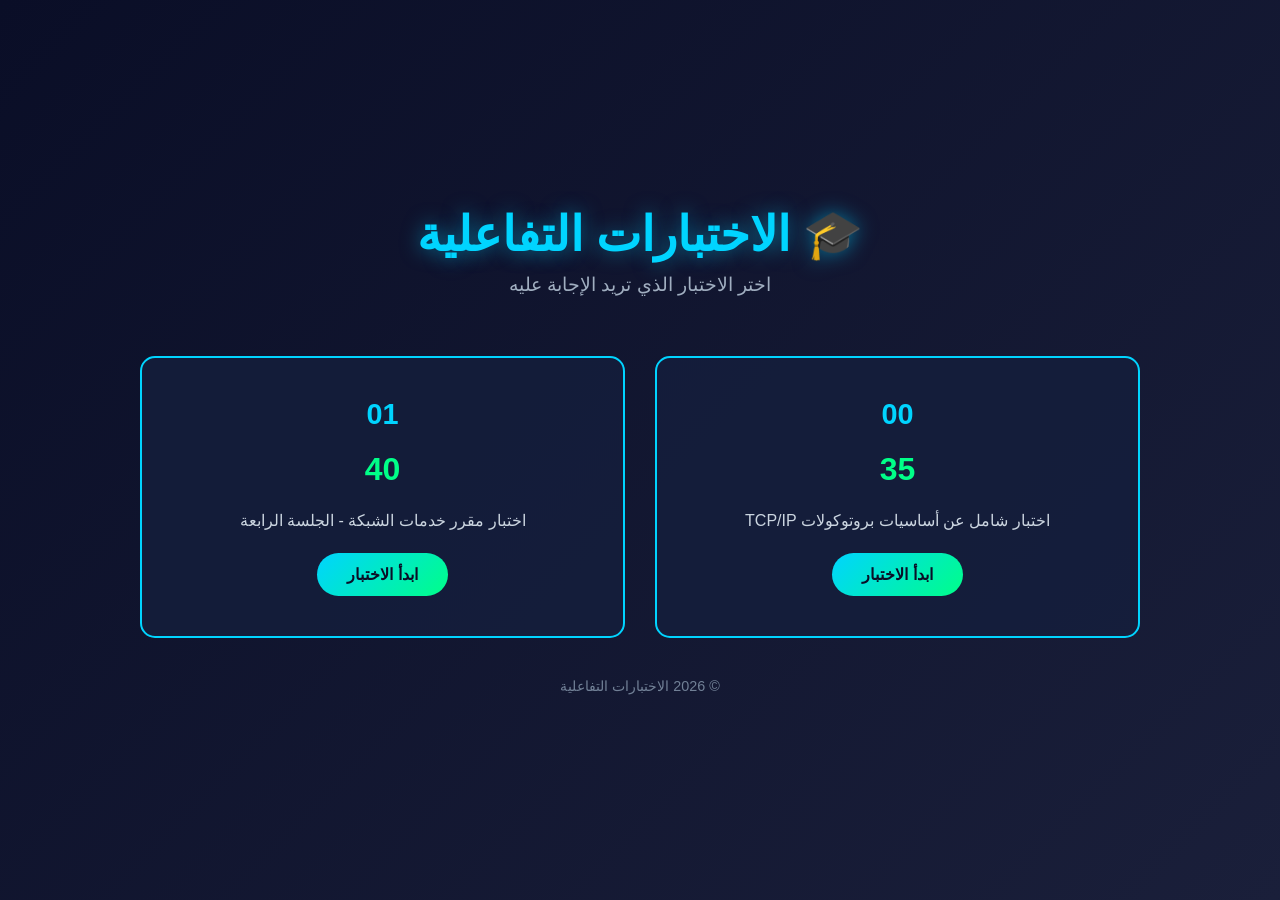
==== commit c6cbd8f5: "Update quiz names to 00 and 01 on homepage" ====
--- a/index.html
+++ b/index.html
@@ -172,22 +172,22 @@
         
         <div class="quizzes">
             <div class="quiz-card">
-                <h2>TCP/IP Basics</h2>
+                <h2>00</h2>
                 <div class="questions-count">35</div>
                 <p>اختبار شامل عن أساسيات بروتوكولات TCP/IP</p>
-                <a href="./quiz-1-tcpip-basics/" class="btn">ابدأ الاختبار</a>
+                <a href="./00/" class="btn">ابدأ الاختبار</a>
             </div>
             
             <div class="quiz-card">
-                <h2>BAIT INT202 C4</h2>
+                <h2>01</h2>
                 <div class="questions-count">40</div>
                 <p>اختبار مقرر خدمات الشبكة - الجلسة الرابعة</p>
-                <a href="./quiz-2-bait-int202/" class="btn">ابدأ الاختبار</a>
+                <a href="./01/" class="btn">ابدأ الاختبار</a>
             </div>
         </div>
         
         <div class="footer">
-            <p>© 2026 الاختبارات التفاعلية • تم التطوير بكل فخر</p>
+            <p>© 2026 الاختبارات التفاعلية</p>
         </div>
     </div>
 </body>
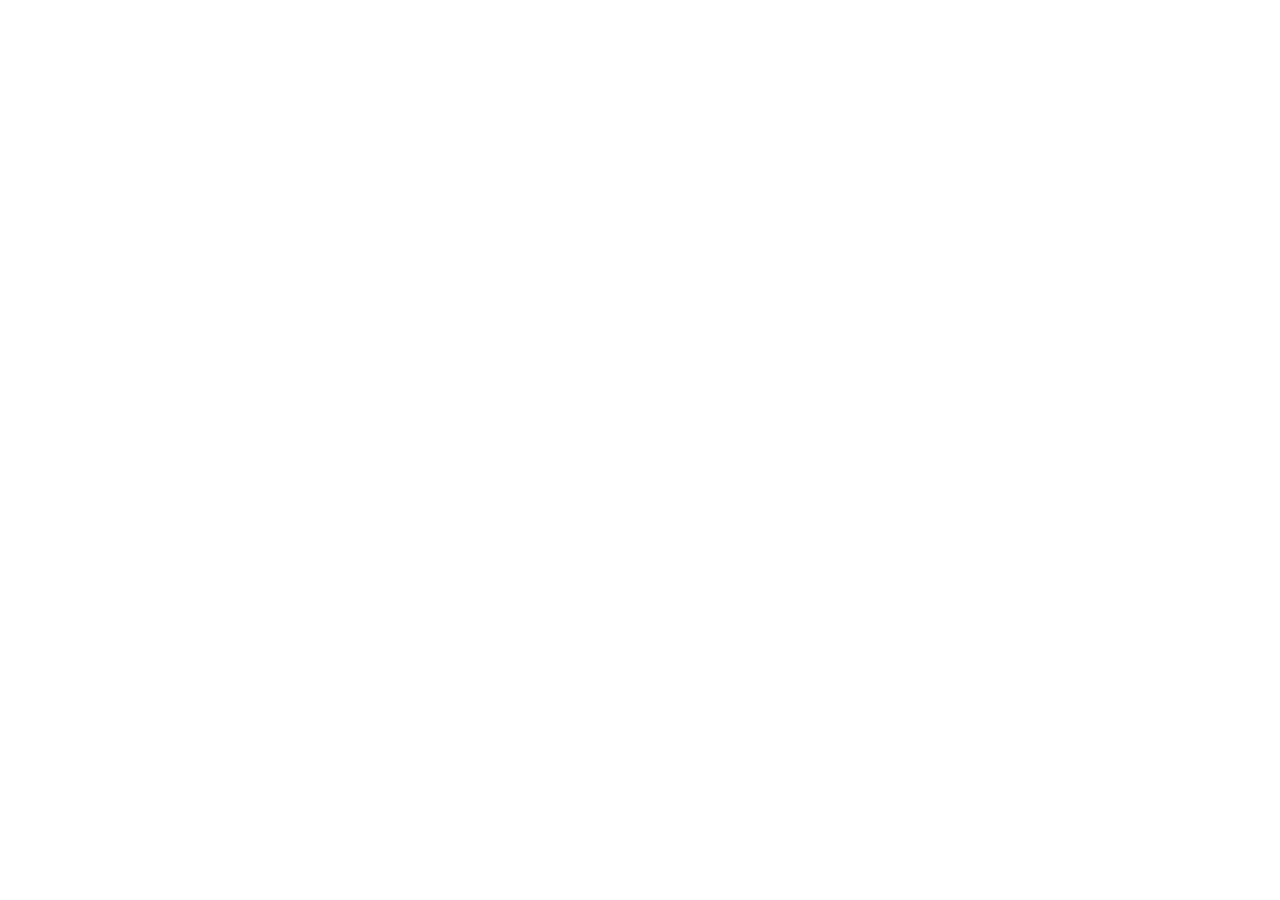
==== commit 25e5441a: "Fix asset paths with correct base URL" ====
--- a/index.html
+++ b/index.html
@@ -1,194 +1,82 @@
-<!DOCTYPE html>
+<!doctype html>
 <html lang="ar" dir="rtl">
-<head>
-    <meta charset="UTF-8">
-    <meta name="viewport" content="width=device-width, initial-scale=1.0">
-    <title>الاختبارات التفاعلية</title>
-    <style>
-        * {
-            margin: 0;
-            padding: 0;
-            box-sizing: border-box;
-        }
-        
-        body {
-            font-family: 'Cairo', 'Tajawal', sans-serif;
-            background: linear-gradient(135deg, #0a0e27 0%, #1a1f3a 100%);
-            min-height: 100vh;
-            display: flex;
-            align-items: center;
-            justify-content: center;
-            padding: 20px;
-        }
-        
-        .container {
-            max-width: 1000px;
-            width: 100%;
-        }
-        
-        .header {
-            text-align: center;
-            margin-bottom: 60px;
-            animation: fadeInDown 0.8s ease-out;
-        }
-        
-        .header h1 {
-            color: #00d4ff;
-            font-size: 3em;
-            margin-bottom: 10px;
-            text-shadow: 0 0 20px rgba(0, 212, 255, 0.5);
-        }
-        
-        .header p {
-            color: #a0aec0;
-            font-size: 1.2em;
-        }
-        
-        .quizzes {
-            display: grid;
-            grid-template-columns: repeat(auto-fit, minmax(300px, 1fr));
-            gap: 30px;
-            margin-bottom: 40px;
-        }
-        
-        .quiz-card {
-            background: rgba(20, 30, 60, 0.8);
-            border: 2px solid #00d4ff;
-            border-radius: 15px;
-            padding: 40px;
-            text-align: center;
-            cursor: pointer;
-            transition: all 0.3s ease;
-            position: relative;
-            overflow: hidden;
-            animation: fadeInUp 0.8s ease-out;
-        }
-        
-        .quiz-card::before {
-            content: '';
-            position: absolute;
-            top: 0;
-            left: -100%;
-            width: 100%;
-            height: 100%;
-            background: linear-gradient(90deg, transparent, rgba(0, 212, 255, 0.1), transparent);
-            transition: left 0.5s ease;
-        }
-        
-        .quiz-card:hover::before {
-            left: 100%;
-        }
-        
-        .quiz-card:hover {
-            transform: translateY(-10px);
-            box-shadow: 0 0 30px rgba(0, 212, 255, 0.4);
-            border-color: #00ff88;
-        }
-        
-        .quiz-card h2 {
-            color: #00d4ff;
-            font-size: 1.8em;
-            margin-bottom: 15px;
-        }
-        
-        .quiz-card .questions-count {
-            color: #00ff88;
-            font-size: 2em;
-            font-weight: bold;
-            margin: 20px 0;
-        }
-        
-        .quiz-card p {
-            color: #cbd5e0;
-            margin-bottom: 20px;
-            line-height: 1.6;
-        }
-        
-        .quiz-card .btn {
-            display: inline-block;
-            background: linear-gradient(135deg, #00d4ff, #00ff88);
-            color: #0a0e27;
-            padding: 12px 30px;
-            border-radius: 25px;
-            text-decoration: none;
-            font-weight: bold;
-            transition: all 0.3s ease;
-            border: none;
-            cursor: pointer;
-            font-size: 1em;
-        }
-        
-        .quiz-card .btn:hover {
-            transform: scale(1.05);
-            box-shadow: 0 0 20px rgba(0, 255, 136, 0.5);
-        }
-        
-        .footer {
-            text-align: center;
-            color: #718096;
-            font-size: 0.9em;
-            margin-top: 40px;
-        }
-        
-        @keyframes fadeInDown {
-            from {
-                opacity: 0;
-                transform: translateY(-30px);
-            }
-            to {
-                opacity: 1;
-                transform: translateY(0);
-            }
-        }
-        
-        @keyframes fadeInUp {
-            from {
-                opacity: 0;
-                transform: translateY(30px);
-            }
-            to {
-                opacity: 1;
-                transform: translateY(0);
-            }
-        }
-        
-        @media (max-width: 768px) {
-            .header h1 {
-                font-size: 2em;
-            }
-            
-            .quizzes {
-                grid-template-columns: 1fr;
-            }
-        }
-    </style>
-</head>
-<body>
-    <div class="container">
-        <div class="header">
-            <h1>🎓 الاختبارات التفاعلية</h1>
-            <p>اختر الاختبار الذي تريد الإجابة عليه</p>
-        </div>
-        
-        <div class="quizzes">
-            <div class="quiz-card">
-                <h2>00</h2>
-                <div class="questions-count">35</div>
-                <p>اختبار شامل عن أساسيات بروتوكولات TCP/IP</p>
-                <a href="./00/" class="btn">ابدأ الاختبار</a>
-            </div>
-            
-            <div class="quiz-card">
-                <h2>01</h2>
-                <div class="questions-count">40</div>
-                <p>اختبار مقرر خدمات الشبكة - الجلسة الرابعة</p>
-                <a href="./01/" class="btn">ابدأ الاختبار</a>
-            </div>
-        </div>
-        
-        <div class="footer">
-            <p>© 2026 الاختبارات التفاعلية</p>
-        </div>
-    </div>
-</body>
+
+  <head>
+    <meta charset="UTF-8" />
+    <meta
+      name="viewport"
+      content="width=device-width, initial-scale=1.0, maximum-scale=1" />
+    <title>اختبار أساسيات TCP/IP التفاعلي</title>    
+    <link rel="preconnect" href="https://fonts.googleapis.com" />
+    <link rel="preconnect" href="https://fonts.gstatic.com" crossorigin />
+    <link href="https://fonts.googleapis.com/css2?family=Cairo:wght@300;400;600;700;800&family=Tajawal:wght@400;500;700;900&family=Fira+Code:wght@400;500&display=swap" rel="stylesheet" />
+    <script type="module" crossorigin src="/int202-quiz/assets/index-DezBc9Gw.js"></script>
+    <link rel="stylesheet" crossorigin href="/int202-quiz/assets/index-D6RkKn_C.css">
+    <script src="/__manus__/debug-collector.js" defer></script>
+  </head>
+
+  <body class="bg-[#0b0f19] text-slate-100 min-h-screen">
+    <script id="manus-runtime">window.__MANUS_HOST_DEV__ = false;
+(function(){"use strict";var Mr={exports:{}},Kn={};/**
+ * @license React
+ * react-jsx-runtime.production.js
+ *
+ * Copyright (c) Meta Platforms, Inc. and affiliates.
+ *
+ * This source code is licensed under the MIT license found in the
+ * LICENSE file in the root directory of this source tree.
+ */var $c;function um(){if($c)return Kn;$c=1;var r=Symbol.for("react.transitional.element"),i=Symbol.for("react.fragment");function c(s,d,m){var x=null;if(m!==void 0&&(x=""+m),d.key!==void 0&&(x=""+d.key),"key"in d){m={};for(var R in d)R!=="key"&&(m[R]=d[R])}else m=d;return d=m.ref,{$$typeof:r,type:s,key:x,ref:d!==void 0?d:null,props:m}}return Kn.Fragment=i,Kn.jsx=c,Kn.jsxs=c,Kn}var Fc;function dm(){return Fc||(Fc=1,Mr.exports=um()),Mr.exports}var h=dm(),Ar={exports:{}},Pn={},Rr={exports:{}},Nr={};/**
+ * @license React
+ * scheduler.production.js
+ *
+ * Copyright (c) Meta Platforms, Inc. and affiliates.
+ *
+ * This source code is licensed under the MIT license found in the
+ * LICENSE file in the root directory of this source tree.
+ */var Ic;function fm(){return Ic||(Ic=1,function(r){function i(A,q){var B=A.length;A.push(q);t:for(;0<B;){var bt=B-1>>>1,p=A[bt];if(0<d(p,q))A[bt]=q,A[B]=p,B=bt;else break t}}function c(A){return A.length===0?null:A[0]}function s(A){if(A.length===0)return null;var q=A[0],B=A.pop();if(B!==q){A[0]=B;t:for(var bt=0,p=A.length,O=p>>>1;bt<O;){var X=2*(bt+1)-1,G=A[X],Z=X+1,st=A[Z];if(0>d(G,B))Z<p&&0>d(st,G)?(A[bt]=st,A[Z]=B,bt=Z):(A[bt]=G,A[X]=B,bt=X);else if(Z<p&&0>d(st,B))A[bt]=st,A[Z]=B,bt=Z;else break t}}return q}function d(A,q){var B=A.sortIndex-q.sortIndex;return B!==0?B:A.id-q.id}if(r.unstable_now=void 0,typeof performance=="object"&&typeof performance.now=="function"){var m=performance;r.unstable_now=function(){return m.now()}}else{var x=Date,R=x.now();r.unstable_now=function(){return x.now()-R}}var C=[],v=[],D=1,j=null,J=3,at=!1,$=!1,nt=!1,ct=!1,ht=typeof setTimeout=="function"?setTimeout:null,St=typeof clearTimeout=="function"?clearTimeout:null,_=typeof setImmediate<"u"?setImmediate:null;function Y(A){for(var q=c(v);q!==null;){if(q.callback===null)s(v);else if(q.startTime<=A)s(v),q.sortIndex=q.expirationTime,i(C,q);else break;q=c(v)}}function H(A){if(nt=!1,Y(A),!$)if(c(C)!==null)$=!0,it||(it=!0,Bt());else{var q=c(v);q!==null&&Mt(H,q.startTime-A)}}var it=!1,rt=-1,V=5,xt=-1;function Be(){return ct?!0:!(r.unstable_now()-xt<V)}function te(){if(ct=!1,it){var A=r.unstable_now();xt=A;var q=!0;try{t:{$=!1,nt&&(nt=!1,St(rt),rt=-1),at=!0;var B=J;try{e:{for(Y(A),j=c(C);j!==null&&!(j.expirationTime>A&&Be());){var bt=j.callback;if(typeof bt=="function"){j.callback=null,J=j.priorityLevel;var p=bt(j.expirationTime<=A);if(A=r.unstable_now(),typeof p=="function"){j.callback=p,Y(A),q=!0;break e}j===c(C)&&s(C),Y(A)}else s(C);j=c(C)}if(j!==null)q=!0;else{var O=c(v);O!==null&&Mt(H,O.startTime-A),q=!1}}break t}finally{j=null,J=B,at=!1}q=void 0}}finally{q?Bt():it=!1}}}var Bt;if(typeof _=="function")Bt=function(){_(te)};else if(typeof MessageChannel<"u"){var me=new MessageChannel,Se=me.port2;me.port1.onmessage=te,Bt=function(){Se.postMessage(null)}}else Bt=function(){ht(te,0)};function Mt(A,q){rt=ht(function(){A(r.unstable_now())},q)}r.unstable_IdlePriority=5,r.unstable_ImmediatePriority=1,r.unstable_LowPriority=4,r.unstable_NormalPriority=3,r.unstable_Profiling=null,r.unstable_UserBlockingPriority=2,r.unstable_cancelCallback=function(A){A.callback=null},r.unstable_forceFrameRate=function(A){0>A||125<A?console.error("forceFrameRate takes a positive int between 0 and 125, forcing frame rates higher than 125 fps is not supported"):V=0<A?Math.floor(1e3/A):5},r.unstable_getCurrentPriorityLevel=function(){return J},r.unstable_next=function(A){switch(J){case 1:case 2:case 3:var q=3;break;default:q=J}var B=J;J=q;try{return A()}finally{J=B}},r.unstable_requestPaint=function(){ct=!0},r.unstable_runWithPriority=function(A,q){switch(A){case 1:case 2:case 3:case 4:case 5:break;default:A=3}var B=J;J=A;try{return q()}finally{J=B}},r.unstable_scheduleCallback=function(A,q,B){var bt=r.unstable_now();switch(typeof B=="object"&&B!==null?(B=B.delay,B=typeof B=="number"&&0<B?bt+B:bt):B=bt,A){case 1:var p=-1;break;case 2:p=250;break;case 5:p=1073741823;break;case 4:p=1e4;break;default:p=5e3}return p=B+p,A={id:D++,callback:q,priorityLevel:A,startTime:B,expirationTime:p,sortIndex:-1},B>bt?(A.sortIndex=B,i(v,A),c(C)===null&&A===c(v)&&(nt?(St(rt),rt=-1):nt=!0,Mt(H,B-bt))):(A.sortIndex=p,i(C,A),$||at||($=!0,it||(it=!0,Bt()))),A},r.unstable_shouldYield=Be,r.unstable_wrapCallback=function(A){var q=J;return function(){var B=J;J=q;try{return A.apply(this,arguments)}finally{J=B}}}}(Nr)),Nr}var tu;function hm(){return tu||(tu=1,Rr.exports=fm()),Rr.exports}var zr={exports:{}},ut={};/**
+ * @license React
+ * react.production.js
+ *
+ * Copyright (c) Meta Platforms, Inc. and affiliates.
+ *
+ * This source code is licensed under the MIT license found in the
+ * LICENSE file in the root directory of this source tree.
+ */var eu;function mm(){if(eu)return ut;eu=1;var r=Symbol.for("react.transitional.element"),i=Symbol.for("react.portal"),c=Symbol.for("react.fragment"),s=Symbol.for("react.strict_mode"),d=Symbol.for("react.profiler"),m=Symbol.for("react.consumer"),x=Symbol.for("react.context"),R=Symbol.for("react.forward_ref"),C=Symbol.for("react.suspense"),v=Symbol.for("react.memo"),D=Symbol.for("react.lazy"),j=Symbol.iterator;function J(p){return p===null||typeof p!="object"?null:(p=j&&p[j]||p["@@iterator"],typeof p=="function"?p:null)}var at={isMounted:function(){return!1},enqueueForceUpdate:function(){},enqueueReplaceState:function(){},enqueueSetState:function(){}},$=Object.assign,nt={};function ct(p,O,X){this.props=p,this.context=O,this.refs=nt,this.updater=X||at}ct.prototype.isReactComponent={},ct.prototype.setState=function(p,O){if(typeof p!="object"&&typeof p!="function"&&p!=null)throw Error("takes an object of state variables to update or a function which returns an object of state variables.");this.updater.enqueueSetState(this,p,O,"setState")},ct.prototype.forceUpdate=function(p){this.updater.enqueueForceUpdate(this,p,"forceUpdate")};function ht(){}ht.prototype=ct.prototype;function St(p,O,X){this.props=p,this.context=O,this.refs=nt,this.updater=X||at}var _=St.prototype=new ht;_.constructor=St,$(_,ct.prototype),_.isPureReactComponent=!0;var Y=Array.isArray,H={H:null,A:null,T:null,S:null,V:null},it=Object.prototype.hasOwnProperty;function rt(p,O,X,G,Z,st){return X=st.ref,{$$typeof:r,type:p,key:O,ref:X!==void 0?X:null,props:st}}function V(p,O){return rt(p.type,O,void 0,void 0,void 0,p.props)}function xt(p){return typeof p=="object"&&p!==null&&p.$$typeof===r}function Be(p){var O={"=":"=0",":":"=2"};return"$"+p.replace(/[=:]/g,function(X){return O[X]})}var te=/\/+/g;function Bt(p,O){return typeof p=="object"&&p!==null&&p.key!=null?Be(""+p.key):O.toString(36)}function me(){}function Se(p){switch(p.status){case"fulfilled":return p.value;case"rejected":throw p.reason;default:switch(typeof p.status=="string"?p.then(me,me):(p.status="pending",p.then(function(O){p.status==="pending"&&(p.status="fulfilled",p.value=O)},function(O){p.status==="pending"&&(p.status="rejected",p.reason=O)})),p.status){case"fulfilled":return p.value;case"rejected":throw p.reason}}throw p}function Mt(p,O,X,G,Z){var st=typeof p;(st==="undefined"||st==="boolean")&&(p=null);var I=!1;if(p===null)I=!0;else switch(st){case"bigint":case"string":case"number":I=!0;break;case"object":switch(p.$$typeof){case r:case i:I=!0;break;case D:return I=p._init,Mt(I(p._payload),O,X,G,Z)}}if(I)return Z=Z(p),I=G===""?"."+Bt(p,0):G,Y(Z)?(X="",I!=null&&(X=I.replace(te,"$&/")+"/"),Mt(Z,O,X,"",function(Jt){return Jt})):Z!=null&&(xt(Z)&&(Z=V(Z,X+(Z.key==null||p&&p.key===Z.key?"":(""+Z.key).replace(te,"$&/")+"/")+I)),O.push(Z)),1;I=0;var gt=G===""?".":G+":";if(Y(p))for(var Tt=0;Tt<p.length;Tt++)G=p[Tt],st=gt+Bt(G,Tt),I+=Mt(G,O,X,st,Z);else if(Tt=J(p),typeof Tt=="function")for(p=Tt.call(p),Tt=0;!(G=p.next()).done;)G=G.value,st=gt+Bt(G,Tt++),I+=Mt(G,O,X,st,Z);else if(st==="object"){if(typeof p.then=="function")return Mt(Se(p),O,X,G,Z);throw O=String(p),Error("Objects are not valid as a React child (found: "+(O==="[object Object]"?"object with keys {"+Object.keys(p).join(", ")+"}":O)+"). If you meant to render a collection of children, use an array instead.")}return I}function A(p,O,X){if(p==null)return p;var G=[],Z=0;return Mt(p,G,"","",function(st){return O.call(X,st,Z++)}),G}function q(p){if(p._status===-1){var O=p._result;O=O(),O.then(function(X){(p._status===0||p._status===-1)&&(p._status=1,p._result=X)},function(X){(p._status===0||p._status===-1)&&(p._status=2,p._result=X)}),p._status===-1&&(p._status=0,p._result=O)}if(p._status===1)return p._result.default;throw p._result}var B=typeof reportError=="function"?reportError:function(p){if(typeof window=="object"&&typeof window.ErrorEvent=="function"){var O=new window.ErrorEvent("error",{bubbles:!0,cancelable:!0,message:typeof p=="object"&&p!==null&&typeof p.message=="string"?String(p.message):String(p),error:p});if(!window.dispatchEvent(O))return}else if(typeof process=="object"&&typeof process.emit=="function"){process.emit("uncaughtException",p);return}console.error(p)};function bt(){}return ut.Children={map:A,forEach:function(p,O,X){A(p,function(){O.apply(this,arguments)},X)},count:function(p){var O=0;return A(p,function(){O++}),O},toArray:function(p){return A(p,function(O){return O})||[]},only:function(p){if(!xt(p))throw Error("React.Children.only expected to receive a single React element child.");return p}},ut.Component=ct,ut.Fragment=c,ut.Profiler=d,ut.PureComponent=St,ut.StrictMode=s,ut.Suspense=C,ut.__CLIENT_INTERNALS_DO_NOT_USE_OR_WARN_USERS_THEY_CANNOT_UPGRADE=H,ut.__COMPILER_RUNTIME={__proto__:null,c:function(p){return H.H.useMemoCache(p)}},ut.cache=function(p){return function(){return p.apply(null,arguments)}},ut.cloneElement=function(p,O,X){if(p==null)throw Error("The argument must be a React element, but you passed "+p+".");var G=$({},p.props),Z=p.key,st=void 0;if(O!=null)for(I in O.ref!==void 0&&(st=void 0),O.key!==void 0&&(Z=""+O.key),O)!it.call(O,I)||I==="key"||I==="__self"||I==="__source"||I==="ref"&&O.ref===void 0||(G[I]=O[I]);var I=arguments.length-2;if(I===1)G.children=X;else if(1<I){for(var gt=Array(I),Tt=0;Tt<I;Tt++)gt[Tt]=arguments[Tt+2];G.children=gt}return rt(p.type,Z,void 0,void 0,st,G)},ut.createContext=function(p){return p={$$typeof:x,_currentValue:p,_currentValue2:p,_threadCount:0,Provider:null,Consumer:null},p.Provider=p,p.Consumer={$$typeof:m,_context:p},p},ut.createElement=function(p,O,X){var G,Z={},st=null;if(O!=null)for(G in O.key!==void 0&&(st=""+O.key),O)it.call(O,G)&&G!=="key"&&G!=="__self"&&G!=="__source"&&(Z[G]=O[G]);var I=arguments.length-2;if(I===1)Z.children=X;else if(1<I){for(var gt=Array(I),Tt=0;Tt<I;Tt++)gt[Tt]=arguments[Tt+2];Z.children=gt}if(p&&p.defaultProps)for(G in I=p.defaultProps,I)Z[G]===void 0&&(Z[G]=I[G]);return rt(p,st,void 0,void 0,null,Z)},ut.createRef=function(){return{current:null}},ut.forwardRef=function(p){return{$$typeof:R,render:p}},ut.isValidElement=xt,ut.lazy=function(p){return{$$typeof:D,_payload:{_status:-1,_result:p},_init:q}},ut.memo=function(p,O){return{$$typeof:v,type:p,compare:O===void 0?null:O}},ut.startTransition=function(p){var O=H.T,X={};H.T=X;try{var G=p(),Z=H.S;Z!==null&&Z(X,G),typeof G=="object"&&G!==null&&typeof G.then=="function"&&G.then(bt,B)}catch(st){B(st)}finally{H.T=O}},ut.unstable_useCacheRefresh=function(){return H.H.useCacheRefresh()},ut.use=function(p){return H.H.use(p)},ut.useActionState=function(p,O,X){return H.H.useActionState(p,O,X)},ut.useCallback=function(p,O){return H.H.useCallback(p,O)},ut.useContext=function(p){return H.H.useContext(p)},ut.useDebugValue=function(){},ut.useDeferredValue=function(p,O){return H.H.useDeferredValue(p,O)},ut.useEffect=function(p,O,X){var G=H.H;if(typeof X=="function")throw Error("useEffect CRUD overload is not enabled in this build of React.");return G.useEffect(p,O)},ut.useId=function(){return H.H.useId()},ut.useImperativeHandle=function(p,O,X){return H.H.useImperativeHandle(p,O,X)},ut.useInsertionEffect=function(p,O){return H.H.useInsertionEffect(p,O)},ut.useLayoutEffect=function(p,O){return H.H.useLayoutEffect(p,O)},ut.useMemo=function(p,O){return H.H.useMemo(p,O)},ut.useOptimistic=function(p,O){return H.H.useOptimistic(p,O)},ut.useReducer=function(p,O,X){return H.H.useReducer(p,O,X)},ut.useRef=function(p){return H.H.useRef(p)},ut.useState=function(p){return H.H.useState(p)},ut.useSyncExternalStore=function(p,O,X){return H.H.useSyncExternalStore(p,O,X)},ut.useTransition=function(){return H.H.useTransition()},ut.version="19.1.1",ut}var lu;function _r(){return lu||(lu=1,zr.exports=mm()),zr.exports}var kr={exports:{}},he={};/**
+ * @license React
+ * react-dom.production.js
+ *
+ * Copyright (c) Meta Platforms, Inc. and affiliates.
+ *
+ * This source code is licensed under the MIT license found in the
+ * LICENSE file in the root directory of this source tree.
+ */var au;function gm(){if(au)return he;au=1;var r=_r();function i(C){var v="https://react.dev/errors/"+C;if(1<arguments.length){v+="?args[]="+encodeURIComponent(arguments[1]);for(var D=2;D<arguments.length;D++)v+="&args[]="+encodeURIComponent(arguments[D])}return"Minified React error #"+C+"; visit "+v+" for the full message or use the non-minified dev environment for full errors and additional helpful warnings."}function c(){}var s={d:{f:c,r:function(){throw Error(i(522))},D:c,C:c,L:c,m:c,X:c,S:c,M:c},p:0,findDOMNode:null},d=Symbol.for("react.portal");function m(C,v,D){var j=3<arguments.length&&arguments[3]!==void 0?arguments[3]:null;return{$$typeof:d,key:j==null?null:""+j,children:C,containerInfo:v,implementation:D}}var x=r.__CLIENT_INTERNALS_DO_NOT_USE_OR_WARN_USERS_THEY_CANNOT_UPGRADE;function R(C,v){if(C==="font")return"";if(typeof v=="string")return v==="use-credentials"?v:""}return he.__DOM_INTERNALS_DO_NOT_USE_OR_WARN_USERS_THEY_CANNOT_UPGRADE=s,he.createPortal=function(C,v){var D=2<arguments.length&&arguments[2]!==void 0?arguments[2]:null;if(!v||v.nodeType!==1&&v.nodeType!==9&&v.nodeType!==11)throw Error(i(299));return m(C,v,null,D)},he.flushSync=function(C){var v=x.T,D=s.p;try{if(x.T=null,s.p=2,C)return C()}finally{x.T=v,s.p=D,s.d.f()}},he.preconnect=function(C,v){typeof C=="string"&&(v?(v=v.crossOrigin,v=typeof v=="string"?v==="use-credentials"?v:"":void 0):v=null,s.d.C(C,v))},he.prefetchDNS=function(C){typeof C=="string"&&s.d.D(C)},he.preinit=function(C,v){if(typeof C=="string"&&v&&typeof v.as=="string"){var D=v.as,j=R(D,v.crossOrigin),J=typeof v.integrity=="string"?v.integrity:void 0,at=typeof v.fetchPriority=="string"?v.fetchPriority:void 0;D==="style"?s.d.S(C,typeof v.precedence=="string"?v.precedence:void 0,{crossOrigin:j,integrity:J,fetchPriority:at}):D==="script"&&s.d.X(C,{crossOrigin:j,integrity:J,fetchPriority:at,nonce:typeof v.nonce=="string"?v.nonce:void 0})}},he.preinitModule=function(C,v){if(typeof C=="string")if(typeof v=="object"&&v!==null){if(v.as==null||v.as==="script"){var D=R(v.as,v.crossOrigin);s.d.M(C,{crossOrigin:D,integrity:typeof v.integrity=="string"?v.integrity:void 0,nonce:typeof v.nonce=="string"?v.nonce:void 0})}}else v==null&&s.d.M(C)},he.preload=function(C,v){if(typeof C=="string"&&typeof v=="object"&&v!==null&&typeof v.as=="string"){var D=v.as,j=R(D,v.crossOrigin);s.d.L(C,D,{crossOrigin:j,integrity:typeof v.integrity=="string"?v.integrity:void 0,nonce:typeof v.nonce=="string"?v.nonce:void 0,type:typeof v.type=="string"?v.type:void 0,fetchPriority:typeof v.fetchPriority=="string"?v.fetchPriority:void 0,referrerPolicy:typeof v.referrerPolicy=="string"?v.referrerPolicy:void 0,imageSrcSet:typeof v.imageSrcSet=="string"?v.imageSrcSet:void 0,imageSizes:typeof v.imageSizes=="string"?v.imageSizes:void 0,media:typeof v.media=="string"?v.media:void 0})}},he.preloadModule=function(C,v){if(typeof C=="string")if(v){var D=R(v.as,v.crossOrigin);s.d.m(C,{as:typeof v.as=="string"&&v.as!=="script"?v.as:void 0,crossOrigin:D,integrity:typeof v.integrity=="string"?v.integrity:void 0})}else s.d.m(C)},he.requestFormReset=function(C){s.d.r(C)},he.unstable_batchedUpdates=function(C,v){return C(v)},he.useFormState=function(C,v,D){return x.H.useFormState(C,v,D)},he.useFormStatus=function(){return x.H.useHostTransitionStatus()},he.version="19.1.1",he}var nu;function pm(){if(nu)return kr.exports;nu=1;function r(){if(!(typeof __REACT_DEVTOOLS_GLOBAL_HOOK__>"u"||typeof __REACT_DEVTOOLS_GLOBAL_HOOK__.checkDCE!="function"))try{__REACT_DEVTOOLS_GLOBAL_HOOK__.checkDCE(r)}catch(i){console.error(i)}}return r(),kr.exports=gm(),kr.exports}/**
+ * @license React
+ * react-dom-client.production.js
+ *
+ * Copyright (c) Meta Platforms, Inc. and affiliates.
+ *
+ * This source code is licensed under the MIT license found in the
+ * LICENSE file in the root directory of this source tree.
+ */var ou;function ym(){if(ou)return Pn;ou=1;var r=hm(),i=_r(),c=pm();function s(t){var e="https://react.dev/errors/"+t;if(1<arguments.length){e+="?args[]="+encodeURIComponent(arguments[1]);for(var l=2;l<arguments.length;l++)e+="&args[]="+encodeURIComponent(arguments[l])}return"Minified React error #"+t+"; visit "+e+" for the full message or use the non-minified dev environment for full errors and additional helpful warnings."}function d(t){return!(!t||t.nodeType!==1&&t.nodeType!==9&&t.nodeType!==11)}function m(t){var e=t,l=t;if(t.alternate)for(;e.return;)e=e.return;else{t=e;do e=t,(e.flags&4098)!==0&&(l=e.return),t=e.return;while(t)}return e.tag===3?l:null}function x(t){if(t.tag===13){var e=t.memoizedState;if(e===null&&(t=t.alternate,t!==null&&(e=t.memoizedState)),e!==null)return e.dehydrated}return null}function R(t){if(m(t)!==t)throw Error(s(188))}function C(t){var e=t.alternate;if(!e){if(e=m(t),e===null)throw Error(s(188));return e!==t?null:t}for(var l=t,a=e;;){var n=l.return;if(n===null)break;var o=n.alternate;if(o===null){if(a=n.return,a!==null){l=a;continue}break}if(n.child===o.child){for(o=n.child;o;){if(o===l)return R(n),t;if(o===a)return R(n),e;o=o.sibling}throw Error(s(188))}if(l.return!==a.return)l=n,a=o;else{for(var u=!1,f=n.child;f;){if(f===l){u=!0,l=n,a=o;break}if(f===a){u=!0,a=n,l=o;break}f=f.sibling}if(!u){for(f=o.child;f;){if(f===l){u=!0,l=o,a=n;break}if(f===a){u=!0,a=o,l=n;break}f=f.sibling}if(!u)throw Error(s(189))}}if(l.alternate!==a)throw Error(s(190))}if(l.tag!==3)throw Error(s(188));return l.stateNode.current===l?t:e}function v(t){var e=t.tag;if(e===5||e===26||e===27||e===6)return t;for(t=t.child;t!==null;){if(e=v(t),e!==null)return e;t=t.sibling}return null}var D=Object.assign,j=Symbol.for("react.element"),J=Symbol.for("react.transitional.element"),at=Symbol.for("react.portal"),$=Symbol.for("react.fragment"),nt=Symbol.for("react.strict_mode"),ct=Symbol.for("react.profiler"),ht=Symbol.for("react.provider"),St=Symbol.for("react.consumer"),_=Symbol.for("react.context"),Y=Symbol.for("react.forward_ref"),H=Symbol.for("react.suspense"),it=Symbol.for("react.suspense_list"),rt=Symbol.for("react.memo"),V=Symbol.for("react.lazy"),xt=Symbol.for("react.activity"),Be=Symbol.for("react.memo_cache_sentinel"),te=Symbol.iterator;function Bt(t){return t===null||typeof t!="object"?null:(t=te&&t[te]||t["@@iterator"],typeof t=="function"?t:null)}var me=Symbol.for("react.client.reference");function Se(t){if(t==null)return null;if(typeof t=="function")return t.$$typeof===me?null:t.displayName||t.name||null;if(typeof t=="string")return t;switch(t){case $:return"Fragment";case ct:return"Profiler";case nt:return"StrictMode";case H:return"Suspense";case it:return"SuspenseList";case xt:return"Activity"}if(typeof t=="object")switch(t.$$typeof){case at:return"Portal";case _:return(t.displayName||"Context")+".Provider";case St:return(t._context.displayName||"Context")+".Consumer";case Y:var e=t.render;return t=t.displayName,t||(t=e.displayName||e.name||"",t=t!==""?"ForwardRef("+t+")":"ForwardRef"),t;case rt:return e=t.displayName||null,e!==null?e:Se(t.type)||"Memo";case V:e=t._payload,t=t._init;try{return Se(t(e))}catch{}}return null}var Mt=Array.isArray,A=i.__CLIENT_INTERNALS_DO_NOT_USE_OR_WARN_USERS_THEY_CANNOT_UPGRADE,q=c.__DOM_INTERNALS_DO_NOT_USE_OR_WARN_USERS_THEY_CANNOT_UPGRADE,B={pending:!1,data:null,method:null,action:null},bt=[],p=-1;function O(t){return{current:t}}function X(t){0>p||(t.current=bt[p],bt[p]=null,p--)}function G(t,e){p++,bt[p]=t.current,t.current=e}var Z=O(null),st=O(null),I=O(null),gt=O(null);function Tt(t,e){switch(G(I,e),G(st,t),G(Z,null),e.nodeType){case 9:case 11:t=(t=e.documentElement)&&(t=t.namespaceURI)?Hh(t):0;break;default:if(t=e.tagName,e=e.namespaceURI)e=Hh(e),t=Uh(e,t);else switch(t){case"svg":t=1;break;case"math":t=2;break;default:t=0}}X(Z),G(Z,t)}function Jt(){X(Z),X(st),X(I)}function Ke(t){t.memoizedState!==null&&G(gt,t);var e=Z.current,l=Uh(e,t.type);e!==l&&(G(st,t),G(Z,l))}function Ce(t){st.current===t&&(X(Z),X(st)),gt.current===t&&(X(gt),Wo._currentValue=B)}var Pe=Object.prototype.hasOwnProperty,yl=r.unstable_scheduleCallback,sn=r.unstable_cancelCallback,Ca=r.unstable_shouldYield,ri=r.unstable_requestPaint,ge=r.unstable_now,si=r.unstable_getCurrentPriorityLevel,Ul=r.unstable_ImmediatePriority,Fn=r.unstable_UserBlockingPriority,nl=r.unstable_NormalPriority,ci=r.unstable_LowPriority,Gl=r.unstable_IdlePriority,ui=r.log,Ea=r.unstable_setDisableYieldValue,ql=null,Wt=null;function Je(t){if(typeof ui=="function"&&Ea(t),Wt&&typeof Wt.setStrictMode=="function")try{Wt.setStrictMode(ql,t)}catch{}}var $t=Math.clz32?Math.clz32:fi,di=Math.log,Ta=Math.LN2;function fi(t){return t>>>=0,t===0?32:31-(di(t)/Ta|0)|0}var L=256,cn=4194304;function vl(t){var e=t&42;if(e!==0)return e;switch(t&-t){case 1:return 1;case 2:return 2;case 4:return 4;case 8:return 8;case 16:return 16;case 32:return 32;case 64:return 64;case 128:return 128;case 256:case 512:case 1024:case 2048:case 4096:case 8192:case 16384:case 32768:case 65536:case 131072:case 262144:case 524288:case 1048576:case 2097152:return t&4194048;case 4194304:case 8388608:case 16777216:case 33554432:return t&62914560;case 67108864:return 67108864;case 134217728:return 134217728;case 268435456:return 268435456;case 536870912:return 536870912;case 1073741824:return 0;default:return t}}function un(t,e,l){var a=t.pendingLanes;if(a===0)return 0;var n=0,o=t.suspendedLanes,u=t.pingedLanes;t=t.warmLanes;var f=a&134217727;return f!==0?(a=f&~o,a!==0?n=vl(a):(u&=f,u!==0?n=vl(u):l||(l=f&~t,l!==0&&(n=vl(l))))):(f=a&~o,f!==0?n=vl(f):u!==0?n=vl(u):l||(l=a&~t,l!==0&&(n=vl(l)))),n===0?0:e!==0&&e!==n&&(e&o)===0&&(o=n&-n,l=e&-e,o>=l||o===32&&(l&4194048)!==0)?e:n}function Dt(t,e){return(t.pendingLanes&~(t.suspendedLanes&~t.pingedLanes)&e)===0}function In(t,e){switch(t){case 1:case 2:case 4:case 8:case 64:return e+250;case 16:case 32:case 128:case 256:case 512:case 1024:case 2048:case 4096:case 8192:case 16384:case 32768:case 65536:case 131072:case 262144:case 524288:case 1048576:case 2097152:return e+5e3;case 4194304:case 8388608:case 16777216:case 33554432:return-1;case 67108864:case 134217728:case 268435456:case 536870912:case 1073741824:return-1;default:return-1}}function to(){var t=L;return L<<=1,(L&4194048)===0&&(L=256),t}function hi(){var t=cn;return cn<<=1,(cn&62914560)===0&&(cn=4194304),t}function eo(t){for(var e=[],l=0;31>l;l++)e.push(t);return e}function Da(t,e){t.pendingLanes|=e,e!==268435456&&(t.suspendedLanes=0,t.pingedLanes=0,t.warmLanes=0)}function Ir(t,e,l,a,n,o){var u=t.pendingLanes;t.pendingLanes=l,t.suspendedLanes=0,t.pingedLanes=0,t.warmLanes=0,t.expiredLanes&=l,t.entangledLanes&=l,t.errorRecoveryDisabledLanes&=l,t.shellSuspendCounter=0;var f=t.entanglements,g=t.expirationTimes,S=t.hiddenUpdates;for(l=u&~l;0<l;){var N=31-$t(l),k=1<<N;f[N]=0,g[N]=-1;var E=S[N];if(E!==null)for(S[N]=null,N=0;N<E.length;N++){var T=E[N];T!==null&&(T.lane&=-536870913)}l&=~k}a!==0&&mi(t,a,0),o!==0&&n===0&&t.tag!==0&&(t.suspendedLanes|=o&~(u&~e))}function mi(t,e,l){t.pendingLanes|=e,t.suspendedLanes&=~e;var a=31-$t(e);t.entangledLanes|=e,t.entanglements[a]=t.entanglements[a]|1073741824|l&4194090}function gi(t,e){var l=t.entangledLanes|=e;for(t=t.entanglements;l;){var a=31-$t(l),n=1<<a;n&e|t[a]&e&&(t[a]|=e),l&=~n}}function lo(t){switch(t){case 2:t=1;break;case 8:t=4;break;case 32:t=16;break;case 256:case 512:case 1024:case 2048:case 4096:case 8192:case 16384:case 32768:case 65536:case 131072:case 262144:case 524288:case 1048576:case 2097152:case 4194304:case 8388608:case 16777216:case 33554432:t=128;break;case 268435456:t=134217728;break;default:t=0}return t}function ao(t){return t&=-t,2<t?8<t?(t&134217727)!==0?32:268435456:8:2}function pi(){var t=q.p;return t!==0?t:(t=window.event,t===void 0?32:nm(t.type))}function ts(t,e){var l=q.p;try{return q.p=t,e()}finally{q.p=l}}var ol=Math.random().toString(36).slice(2),ee="__reactFiber$"+ol,pe="__reactProps$"+ol,Yl="__reactContainer$"+ol,no="__reactEvents$"+ol,es="__reactListeners$"+ol,ls="__reactHandles$"+ol,yi="__reactResources$"+ol,Ma="__reactMarker$"+ol;function oo(t){delete t[ee],delete t[pe],delete t[no],delete t[es],delete t[ls]}function Vl(t){var e=t[ee];if(e)return e;for(var l=t.parentNode;l;){if(e=l[Yl]||l[ee]){if(l=e.alternate,e.child!==null||l!==null&&l.child!==null)for(t=Vh(t);t!==null;){if(l=t[ee])return l;t=Vh(t)}return e}t=l,l=t.parentNode}return null}function Xl(t){if(t=t[ee]||t[Yl]){var e=t.tag;if(e===5||e===6||e===13||e===26||e===27||e===3)return t}return null}function Aa(t){var e=t.tag;if(e===5||e===26||e===27||e===6)return t.stateNode;throw Error(s(33))}function Zl(t){var e=t[yi];return e||(e=t[yi]={hoistableStyles:new Map,hoistableScripts:new Map}),e}function Vt(t){t[Ma]=!0}var vi=new Set,bi={};function bl(t,e){We(t,e),We(t+"Capture",e)}function We(t,e){for(bi[t]=e,t=0;t<e.length;t++)vi.add(e[t])}var as=RegExp("^[:A-Z_a-z\\u00C0-\\u00D6\\u00D8-\\u00F6\\u00F8-\\u02FF\\u0370-\\u037D\\u037F-\\u1FFF\\u200C-\\u200D\\u2070-\\u218F\\u2C00-\\u2FEF\\u3001-\\uD7FF\\uF900-\\uFDCF\\uFDF0-\\uFFFD][:A-Z_a-z\\u00C0-\\u00D6\\u00D8-\\u00F6\\u00F8-\\u02FF\\u0370-\\u037D\\u037F-\\u1FFF\\u200C-\\u200D\\u2070-\\u218F\\u2C00-\\u2FEF\\u3001-\\uD7FF\\uF900-\\uFDCF\\uFDF0-\\uFFFD\\-.0-9\\u00B7\\u0300-\\u036F\\u203F-\\u2040]*$"),xi={},wi={};function Ra(t){return Pe.call(wi,t)?!0:Pe.call(xi,t)?!1:as.test(t)?wi[t]=!0:(xi[t]=!0,!1)}function M(t,e,l){if(Ra(e))if(l===null)t.removeAttribute(e);else{switch(typeof l){case"undefined":case"function":case"symbol":t.removeAttribute(e);return;case"boolean":var a=e.toLowerCase().slice(0,5);if(a!=="data-"&&a!=="aria-"){t.removeAttribute(e);return}}t.setAttribute(e,""+l)}}function tt(t,e,l){if(l===null)t.removeAttribute(e);else{switch(typeof l){case"undefined":case"function":case"symbol":case"boolean":t.removeAttribute(e);return}t.setAttribute(e,""+l)}}function Ot(t,e,l,a){if(a===null)t.removeAttribute(l);else{switch(typeof a){case"undefined":case"function":case"symbol":case"boolean":t.removeAttribute(l);return}t.setAttributeNS(e,l,""+a)}}var le,Ee;function ae(t){if(le===void 0)try{throw Error()}catch(l){var e=l.stack.trim().match(/\n( *(at )?)/);le=e&&e[1]||"",Ee=-1<l.stack.indexOf(`
+    at`)?" (<anonymous>)":-1<l.stack.indexOf("@")?"@unknown:0:0":""}return`
+`+le+t+Ee}var Le=!1;function He(t,e){if(!t||Le)return"";Le=!0;var l=Error.prepareStackTrace;Error.prepareStackTrace=void 0;try{var a={DetermineComponentFrameRoot:function(){try{if(e){var k=function(){throw Error()};if(Object.defineProperty(k.prototype,"props",{set:function(){throw Error()}}),typeof Reflect=="object"&&Reflect.construct){try{Reflect.construct(k,[])}catch(T){var E=T}Reflect.construct(t,[],k)}else{try{k.call()}catch(T){E=T}t.call(k.prototype)}}else{try{throw Error()}catch(T){E=T}(k=t())&&typeof k.catch=="function"&&k.catch(function(){})}}catch(T){if(T&&E&&typeof T.stack=="string")return[T.stack,E.stack]}return[null,null]}};a.DetermineComponentFrameRoot.displayName="DetermineComponentFrameRoot";var n=Object.getOwnPropertyDescriptor(a.DetermineComponentFrameRoot,"name");n&&n.configurable&&Object.defineProperty(a.DetermineComponentFrameRoot,"name",{value:"DetermineComponentFrameRoot"});var o=a.DetermineComponentFrameRoot(),u=o[0],f=o[1];if(u&&f){var g=u.split(`
+`),S=f.split(`
+`);for(n=a=0;a<g.length&&!g[a].includes("DetermineComponentFrameRoot");)a++;for(;n<S.length&&!S[n].includes("DetermineComponentFrameRoot");)n++;if(a===g.length||n===S.length)for(a=g.length-1,n=S.length-1;1<=a&&0<=n&&g[a]!==S[n];)n--;for(;1<=a&&0<=n;a--,n--)if(g[a]!==S[n]){if(a!==1||n!==1)do if(a--,n--,0>n||g[a]!==S[n]){var N=`
+`+g[a].replace(" at new "," at ");return t.displayName&&N.includes("<anonymous>")&&(N=N.replace("<anonymous>",t.displayName)),N}while(1<=a&&0<=n);break}}}finally{Le=!1,Error.prepareStackTrace=l}return(l=t?t.displayName||t.name:"")?ae(l):""}function Ql(t){switch(t.tag){case 26:case 27:case 5:return ae(t.type);case 16:return ae("Lazy");case 13:return ae("Suspense");case 19:return ae("SuspenseList");case 0:case 15:return He(t.type,!1);case 11:return He(t.type.render,!1);case 1:return He(t.type,!0);case 31:return ae("Activity");default:return""}}function xl(t){try{var e="";do e+=Ql(t),t=t.return;while(t);return e}catch(l){return`
+Error generating stack: `+l.message+`
+`+l.stack}}function Xt(t){switch(typeof t){case"bigint":case"boolean":case"number":case"string":case"undefined":return t;case"object":return t;default:return""}}function il(t){var e=t.type;return(t=t.nodeName)&&t.toLowerCase()==="input"&&(e==="checkbox"||e==="radio")}function ve(t){var e=il(t)?"checked":"value",l=Object.getOwnPropertyDescriptor(t.constructor.prototype,e),a=""+t[e];if(!t.hasOwnProperty(e)&&typeof l<"u"&&typeof l.get=="function"&&typeof l.set=="function"){var n=l.get,o=l.set;return Object.defineProperty(t,e,{configurable:!0,get:function(){return n.call(this)},set:function(u){a=""+u,o.call(this,u)}}),Object.defineProperty(t,e,{enumerable:l.enumerable}),{getValue:function(){return a},setValue:function(u){a=""+u},stopTracking:function(){t._valueTracker=null,delete t[e]}}}}function re(t){t._valueTracker||(t._valueTracker=ve(t))}function rl(t){if(!t)return!1;var e=t._valueTracker;if(!e)return!0;var l=e.getValue(),a="";return t&&(a=il(t)?t.checked?"true":"false":t.value),t=a,t!==l?(e.setValue(t),!0):!1}function wl(t){if(t=t||(typeof document<"u"?document:void 0),typeof t>"u")return null;try{return t.activeElement||t.body}catch{return t.body}}var dn=/[\n"\\]/g;function se(t){return t.replace(dn,function(e){return"\\"+e.charCodeAt(0).toString(16)+" "})}function Kl(t,e,l,a,n,o,u,f){t.name="",u!=null&&typeof u!="function"&&typeof u!="symbol"&&typeof u!="boolean"?t.type=u:t.removeAttribute("type"),e!=null?u==="number"?(e===0&&t.value===""||t.value!=e)&&(t.value=""+Xt(e)):t.value!==""+Xt(e)&&(t.value=""+Xt(e)):u!=="submit"&&u!=="reset"||t.removeAttribute("value"),e!=null?Pl(t,u,Xt(e)):l!=null?Pl(t,u,Xt(l)):a!=null&&t.removeAttribute("value"),n==null&&o!=null&&(t.defaultChecked=!!o),n!=null&&(t.checked=n&&typeof n!="function"&&typeof n!="symbol"),f!=null&&typeof f!="function"&&typeof f!="symbol"&&typeof f!="boolean"?t.name=""+Xt(f):t.removeAttribute("name")}function Na(t,e,l,a,n,o,u,f){if(o!=null&&typeof o!="function"&&typeof o!="symbol"&&typeof o!="boolean"&&(t.type=o),e!=null||l!=null){if(!(o!=="submit"&&o!=="reset"||e!=null))return;l=l!=null?""+Xt(l):"",e=e!=null?""+Xt(e):l,f||e===t.value||(t.value=e),t.defaultValue=e}a=a??n,a=typeof a!="function"&&typeof a!="symbol"&&!!a,t.checked=f?t.checked:!!a,t.defaultChecked=!!a,u!=null&&typeof u!="function"&&typeof u!="symbol"&&typeof u!="boolean"&&(t.name=u)}function Pl(t,e,l){e==="number"&&wl(t.ownerDocument)===t||t.defaultValue===""+l||(t.defaultValue=""+l)}function $e(t,e,l,a){if(t=t.options,e){e={};for(var n=0;n<l.length;n++)e["$"+l[n]]=!0;for(l=0;l<t.length;l++)n=e.hasOwnProperty("$"+t[l].value),t[l].selected!==n&&(t[l].selected=n),n&&a&&(t[l].defaultSelected=!0)}else{for(l=""+Xt(l),e=null,n=0;n<t.length;n++){if(t[n].value===l){t[n].selected=!0,a&&(t[n].defaultSelected=!0);return}e!==null||t[n].disabled||(e=t[n])}e!==null&&(e.selected=!0)}}function za(t,e,l){if(e!=null&&(e=""+Xt(e),e!==t.value&&(t.value=e),l==null)){t.defaultValue!==e&&(t.defaultValue=e);return}t.defaultValue=l!=null?""+Xt(l):""}function _a(t,e,l,a){if(e==null){if(a!=null){if(l!=null)throw Error(s(92));if(Mt(a)){if(1<a.length)throw Error(s(93));a=a[0]}l=a}l==null&&(l=""),e=l}l=Xt(e),t.defaultValue=l,a=t.textContent,a===l&&a!==""&&a!==null&&(t.value=a)}function Fe(t,e){if(e){var l=t.firstChild;if(l&&l===t.lastChild&&l.nodeType===3){l.nodeValue=e;return}}t.textContent=e}var fn=new Set("animationIterationCount aspectRatio borderImageOutset borderImageSlice borderImageWidth boxFlex boxFlexGroup boxOrdinalGroup columnCount columns flex flexGrow flexPositive flexShrink flexNegative flexOrder gridArea gridRow gridRowEnd gridRowSpan gridRowStart gridColumn gridColumnEnd gridColumnSpan gridColumnStart fontWeight lineClamp lineHeight opacity order orphans scale tabSize widows zIndex zoom fillOpacity floodOpacity stopOpacity strokeDasharray strokeDashoffset strokeMiterlimit strokeOpacity strokeWidth MozAnimationIterationCount MozBoxFlex MozBoxFlexGroup MozLineClamp msAnimationIterationCount msFlex msZoom msFlexGrow msFlexNegative msFlexOrder msFlexPositive msFlexShrink msGridColumn msGridColumnSpan msGridRow msGridRowSpan WebkitAnimationIterationCount WebkitBoxFlex WebKitBoxFlexGroup WebkitBoxOrdinalGroup WebkitColumnCount WebkitColumns WebkitFlex WebkitFlexGrow WebkitFlexPositive WebkitFlexShrink WebkitLineClamp".split(" "));function ka(t,e,l){var a=e.indexOf("--")===0;l==null||typeof l=="boolean"||l===""?a?t.setProperty(e,""):e==="float"?t.cssFloat="":t[e]="":a?t.setProperty(e,l):typeof l!="number"||l===0||fn.has(e)?e==="float"?t.cssFloat=l:t[e]=(""+l).trim():t[e]=l+"px"}function Oa(t,e,l){if(e!=null&&typeof e!="object")throw Error(s(62));if(t=t.style,l!=null){for(var a in l)!l.hasOwnProperty(a)||e!=null&&e.hasOwnProperty(a)||(a.indexOf("--")===0?t.setProperty(a,""):a==="float"?t.cssFloat="":t[a]="");for(var n in e)a=e[n],e.hasOwnProperty(n)&&l[n]!==a&&ka(t,n,a)}else for(var o in e)e.hasOwnProperty(o)&&ka(t,o,e[o])}function ja(t){if(t.indexOf("-")===-1)return!1;switch(t){case"annotation-xml":case"color-profile":case"font-face":case"font-face-src":case"font-face-uri":case"font-face-format":case"font-face-name":case"missing-glyph":return!1;default:return!0}}var Si=new Map([["acceptCharset","accept-charset"],["htmlFor","for"],["httpEquiv","http-equiv"],["crossOrigin","crossorigin"],["accentHeight","accent-height"],["alignmentBaseline","alignment-baseline"],["arabicForm","arabic-form"],["baselineShift","baseline-shift"],["capHeight","cap-height"],["clipPath","clip-path"],["clipRule","clip-rule"],["colorInterpolation","color-interpolation"],["colorInterpolationFilters","color-interpolation-filters"],["colorProfile","color-profile"],["colorRendering","color-rendering"],["dominantBaseline","dominant-baseline"],["enableBackground","enable-background"],["fillOpacity","fill-opacity"],["fillRule","fill-rule"],["floodColor","flood-color"],["floodOpacity","flood-opacity"],["fontFamily","font-family"],["fontSize","font-size"],["fontSizeAdjust","font-size-adjust"],["fontStretch","font-stretch"],["fontStyle","font-style"],["fontVariant","font-variant"],["fontWeight","font-weight"],["glyphName","glyph-name"],["glyphOrientationHorizontal","glyph-orientation-horizontal"],["glyphOrientationVertical","glyph-orientation-vertical"],["horizAdvX","horiz-adv-x"],["horizOriginX","horiz-origin-x"],["imageRendering","image-rendering"],["letterSpacing","letter-spacing"],["lightingColor","lighting-color"],["markerEnd","marker-end"],["markerMid","marker-mid"],["markerStart","marker-start"],["overlinePosition","overline-position"],["overlineThickness","overline-thickness"],["paintOrder","paint-order"],["panose-1","panose-1"],["pointerEvents","pointer-events"],["renderingIntent","rendering-intent"],["shapeRendering","shape-rendering"],["stopColor","stop-color"],["stopOpacity","stop-opacity"],["strikethroughPosition","strikethrough-position"],["strikethroughThickness","strikethrough-thickness"],["strokeDasharray","stroke-dasharray"],["strokeDashoffset","stroke-dashoffset"],["strokeLinecap","stroke-linecap"],["strokeLinejoin","stroke-linejoin"],["strokeMiterlimit","stroke-miterlimit"],["strokeOpacity","stroke-opacity"],["strokeWidth","stroke-width"],["textAnchor","text-anchor"],["textDecoration","text-decoration"],["textRendering","text-rendering"],["transformOrigin","transform-origin"],["underlinePosition","underline-position"],["underlineThickness","underline-thickness"],["unicodeBidi","unicode-bidi"],["unicodeRange","unicode-range"],["unitsPerEm","units-per-em"],["vAlphabetic","v-alphabetic"],["vHanging","v-hanging"],["vIdeographic","v-ideographic"],["vMathematical","v-mathematical"],["vectorEffect","vector-effect"],["vertAdvY","vert-adv-y"],["vertOriginX","vert-origin-x"],["vertOriginY","vert-origin-y"],["wordSpacing","word-spacing"],["writingMode","writing-mode"],["xmlnsXlink","xmlns:xlink"],["xHeight","x-height"]]),Ci=/^[\u0000-\u001F ]*j[\r\n\t]*a[\r\n\t]*v[\r\n\t]*a[\r\n\t]*s[\r\n\t]*c[\r\n\t]*r[\r\n\t]*i[\r\n\t]*p[\r\n\t]*t[\r\n\t]*:/i;function Ba(t){return Ci.test(""+t)?"javascript:throw new Error('React has blocked a javascript: URL as a security precaution.')":t}var hn=null;function mn(t){return t=t.target||t.srcElement||window,t.correspondingUseElement&&(t=t.correspondingUseElement),t.nodeType===3?t.parentNode:t}var Sl=null,Cl=null;function io(t){var e=Xl(t);if(e&&(t=e.stateNode)){var l=t[pe]||null;t:switch(t=e.stateNode,e.type){case"input":if(Kl(t,l.value,l.defaultValue,l.defaultValue,l.checked,l.defaultChecked,l.type,l.name),e=l.name,l.type==="radio"&&e!=null){for(l=t;l.parentNode;)l=l.parentNode;for(l=l.querySelectorAll('input[name="'+se(""+e)+'"][type="radio"]'),e=0;e<l.length;e++){var a=l[e];if(a!==t&&a.form===t.form){var n=a[pe]||null;if(!n)throw Error(s(90));Kl(a,n.value,n.defaultValue,n.defaultValue,n.checked,n.defaultChecked,n.type,n.name)}}for(e=0;e<l.length;e++)a=l[e],a.form===t.form&&rl(a)}break t;case"textarea":za(t,l.value,l.defaultValue);break t;case"select":e=l.value,e!=null&&$e(t,!!l.multiple,e,!1)}}}var gn=!1;function ro(t,e,l){if(gn)return t(e,l);gn=!0;try{var a=t(e);return a}finally{if(gn=!1,(Sl!==null||Cl!==null)&&(ir(),Sl&&(e=Sl,t=Cl,Cl=Sl=null,io(e),t)))for(e=0;e<t.length;e++)io(t[e])}}function Jl(t,e){var l=t.stateNode;if(l===null)return null;var a=l[pe]||null;if(a===null)return null;l=a[e];t:switch(e){case"onClick":case"onClickCapture":case"onDoubleClick":case"onDoubleClickCapture":case"onMouseDown":case"onMouseDownCapture":case"onMouseMove":case"onMouseMoveCapture":case"onMouseUp":case"onMouseUpCapture":case"onMouseEnter":(a=!a.disabled)||(t=t.type,a=!(t==="button"||t==="input"||t==="select"||t==="textarea")),t=!a;break t;default:t=!1}if(t)return null;if(l&&typeof l!="function")throw Error(s(231,e,typeof l));return l}var Ue=!(typeof window>"u"||typeof window.document>"u"||typeof window.document.createElement>"u"),pn=!1;if(Ue)try{var Wl={};Object.defineProperty(Wl,"passive",{get:function(){pn=!0}}),window.addEventListener("test",Wl,Wl),window.removeEventListener("test",Wl,Wl)}catch{pn=!1}var Ie=null,yn=null,La=null;function so(){if(La)return La;var t,e=yn,l=e.length,a,n="value"in Ie?Ie.value:Ie.textContent,o=n.length;for(t=0;t<l&&e[t]===n[t];t++);var u=l-t;for(a=1;a<=u&&e[l-a]===n[o-a];a++);return La=n.slice(t,1<a?1-a:void 0)}function Ha(t){var e=t.keyCode;return"charCode"in t?(t=t.charCode,t===0&&e===13&&(t=13)):t=e,t===10&&(t=13),32<=t||t===13?t:0}function Ua(){return!0}function co(){return!1}function ce(t){function e(l,a,n,o,u){this._reactName=l,this._targetInst=n,this.type=a,this.nativeEvent=o,this.target=u,this.currentTarget=null;for(var f in t)t.hasOwnProperty(f)&&(l=t[f],this[f]=l?l(o):o[f]);return this.isDefaultPrevented=(o.defaultPrevented!=null?o.defaultPrevented:o.returnValue===!1)?Ua:co,this.isPropagationStopped=co,this}return D(e.prototype,{preventDefault:function(){this.defaultPrevented=!0;var l=this.nativeEvent;l&&(l.preventDefault?l.preventDefault():typeof l.returnValue!="unknown"&&(l.returnValue=!1),this.isDefaultPrevented=Ua)},stopPropagation:function(){var l=this.nativeEvent;l&&(l.stopPropagation?l.stopPropagation():typeof l.cancelBubble!="unknown"&&(l.cancelBubble=!0),this.isPropagationStopped=Ua)},persist:function(){},isPersistent:Ua}),e}var sl={eventPhase:0,bubbles:0,cancelable:0,timeStamp:function(t){return t.timeStamp||Date.now()},defaultPrevented:0,isTrusted:0},Ga=ce(sl),$l=D({},sl,{view:0,detail:0}),Ei=ce($l),Ti,uo,fo,Di=D({},$l,{screenX:0,screenY:0,clientX:0,clientY:0,pageX:0,pageY:0,ctrlKey:0,shiftKey:0,altKey:0,metaKey:0,getModifierState:os,button:0,buttons:0,relatedTarget:function(t){return t.relatedTarget===void 0?t.fromElement===t.srcElement?t.toElement:t.fromElement:t.relatedTarget},movementX:function(t){return"movementX"in t?t.movementX:(t!==fo&&(fo&&t.type==="mousemove"?(Ti=t.screenX-fo.screenX,uo=t.screenY-fo.screenY):uo=Ti=0,fo=t),Ti)},movementY:function(t){return"movementY"in t?t.movementY:uo}}),Vu=ce(Di),D0=D({},Di,{dataTransfer:0}),M0=ce(D0),A0=D({},$l,{relatedTarget:0}),ns=ce(A0),R0=D({},sl,{animationName:0,elapsedTime:0,pseudoElement:0}),N0=ce(R0),z0=D({},sl,{clipboardData:function(t){return"clipboardData"in t?t.clipboardData:window.clipboardData}}),_0=ce(z0),k0=D({},sl,{data:0}),Xu=ce(k0),O0={Esc:"Escape",Spacebar:" ",Left:"ArrowLeft",Up:"ArrowUp",Right:"ArrowRight",Down:"ArrowDown",Del:"Delete",Win:"OS",Menu:"ContextMenu",Apps:"ContextMenu",Scroll:"ScrollLock",MozPrintableKey:"Unidentified"},j0={8:"Backspace",9:"Tab",12:"Clear",13:"Enter",16:"Shift",17:"Control",18:"Alt",19:"Pause",20:"CapsLock",27:"Escape",32:" ",33:"PageUp",34:"PageDown",35:"End",36:"Home",37:"ArrowLeft",38:"ArrowUp",39:"ArrowRight",40:"ArrowDown",45:"Insert",46:"Delete",112:"F1",113:"F2",114:"F3",115:"F4",116:"F5",117:"F6",118:"F7",119:"F8",120:"F9",121:"F10",122:"F11",123:"F12",144:"NumLock",145:"ScrollLock",224:"Meta"},B0={Alt:"altKey",Control:"ctrlKey",Meta:"metaKey",Shift:"shiftKey"};function L0(t){var e=this.nativeEvent;return e.getModifierState?e.getModifierState(t):(t=B0[t])?!!e[t]:!1}function os(){return L0}var H0=D({},$l,{key:function(t){if(t.key){var e=O0[t.key]||t.key;if(e!=="Unidentified")return e}return t.type==="keypress"?(t=Ha(t),t===13?"Enter":String.fromCharCode(t)):t.type==="keydown"||t.type==="keyup"?j0[t.keyCode]||"Unidentified":""},code:0,location:0,ctrlKey:0,shiftKey:0,altKey:0,metaKey:0,repeat:0,locale:0,getModifierState:os,charCode:function(t){return t.type==="keypress"?Ha(t):0},keyCode:function(t){return t.type==="keydown"||t.type==="keyup"?t.keyCode:0},which:function(t){return t.type==="keypress"?Ha(t):t.type==="keydown"||t.type==="keyup"?t.keyCode:0}}),U0=ce(H0),G0=D({},Di,{pointerId:0,width:0,height:0,pressure:0,tangentialPressure:0,tiltX:0,tiltY:0,twist:0,pointerType:0,isPrimary:0}),Zu=ce(G0),q0=D({},$l,{touches:0,targetTouches:0,changedTouches:0,altKey:0,metaKey:0,ctrlKey:0,shiftKey:0,getModifierState:os}),Y0=ce(q0),V0=D({},sl,{propertyName:0,elapsedTime:0,pseudoElement:0}),X0=ce(V0),Z0=D({},Di,{deltaX:function(t){return"deltaX"in t?t.deltaX:"wheelDeltaX"in t?-t.wheelDeltaX:0},deltaY:function(t){return"deltaY"in t?t.deltaY:"wheelDeltaY"in t?-t.wheelDeltaY:"wheelDelta"in t?-t.wheelDelta:0},deltaZ:0,deltaMode:0}),Q0=ce(Z0),K0=D({},sl,{newState:0,oldState:0}),P0=ce(K0),J0=[9,13,27,32],is=Ue&&"CompositionEvent"in window,ho=null;Ue&&"documentMode"in document&&(ho=document.documentMode);var W0=Ue&&"TextEvent"in window&&!ho,Qu=Ue&&(!is||ho&&8<ho&&11>=ho),Ku=" ",Pu=!1;function Ju(t,e){switch(t){case"keyup":return J0.indexOf(e.keyCode)!==-1;case"keydown":return e.keyCode!==229;case"keypress":case"mousedown":case"focusout":return!0;default:return!1}}function Wu(t){return t=t.detail,typeof t=="object"&&"data"in t?t.data:null}var vn=!1;function $0(t,e){switch(t){case"compositionend":return Wu(e);case"keypress":return e.which!==32?null:(Pu=!0,Ku);case"textInput":return t=e.data,t===Ku&&Pu?null:t;default:return null}}function F0(t,e){if(vn)return t==="compositionend"||!is&&Ju(t,e)?(t=so(),La=yn=Ie=null,vn=!1,t):null;switch(t){case"paste":return null;case"keypress":if(!(e.ctrlKey||e.altKey||e.metaKey)||e.ctrlKey&&e.altKey){if(e.char&&1<e.char.length)return e.char;if(e.which)return String.fromCharCode(e.which)}return null;case"compositionend":return Qu&&e.locale!=="ko"?null:e.data;default:return null}}var I0={color:!0,date:!0,datetime:!0,"datetime-local":!0,email:!0,month:!0,number:!0,password:!0,range:!0,search:!0,tel:!0,text:!0,time:!0,url:!0,week:!0};function $u(t){var e=t&&t.nodeName&&t.nodeName.toLowerCase();return e==="input"?!!I0[t.type]:e==="textarea"}function Fu(t,e,l,a){Sl?Cl?Cl.push(a):Cl=[a]:Sl=a,e=fr(e,"onChange"),0<e.length&&(l=new Ga("onChange","change",null,l,a),t.push({event:l,listeners:e}))}var mo=null,go=null;function t1(t){kh(t,0)}function Mi(t){var e=Aa(t);if(rl(e))return t}function Iu(t,e){if(t==="change")return e}var td=!1;if(Ue){var rs;if(Ue){var ss="oninput"in document;if(!ss){var ed=document.createElement("div");ed.setAttribute("oninput","return;"),ss=typeof ed.oninput=="function"}rs=ss}else rs=!1;td=rs&&(!document.documentMode||9<document.documentMode)}function ld(){mo&&(mo.detachEvent("onpropertychange",ad),go=mo=null)}function ad(t){if(t.propertyName==="value"&&Mi(go)){var e=[];Fu(e,go,t,mn(t)),ro(t1,e)}}function e1(t,e,l){t==="focusin"?(ld(),mo=e,go=l,mo.attachEvent("onpropertychange",ad)):t==="focusout"&&ld()}function l1(t){if(t==="selectionchange"||t==="keyup"||t==="keydown")return Mi(go)}function a1(t,e){if(t==="click")return Mi(e)}function n1(t,e){if(t==="input"||t==="change")return Mi(e)}function o1(t,e){return t===e&&(t!==0||1/t===1/e)||t!==t&&e!==e}var Re=typeof Object.is=="function"?Object.is:o1;function po(t,e){if(Re(t,e))return!0;if(typeof t!="object"||t===null||typeof e!="object"||e===null)return!1;var l=Object.keys(t),a=Object.keys(e);if(l.length!==a.length)return!1;for(a=0;a<l.length;a++){var n=l[a];if(!Pe.call(e,n)||!Re(t[n],e[n]))return!1}return!0}function nd(t){for(;t&&t.firstChild;)t=t.firstChild;return t}function od(t,e){var l=nd(t);t=0;for(var a;l;){if(l.nodeType===3){if(a=t+l.textContent.length,t<=e&&a>=e)return{node:l,offset:e-t};t=a}t:{for(;l;){if(l.nextSibling){l=l.nextSibling;break t}l=l.parentNode}l=void 0}l=nd(l)}}function id(t,e){return t&&e?t===e?!0:t&&t.nodeType===3?!1:e&&e.nodeType===3?id(t,e.parentNode):"contains"in t?t.contains(e):t.compareDocumentPosition?!!(t.compareDocumentPosition(e)&16):!1:!1}function rd(t){t=t!=null&&t.ownerDocument!=null&&t.ownerDocument.defaultView!=null?t.ownerDocument.defaultView:window;for(var e=wl(t.document);e instanceof t.HTMLIFrameElement;){try{var l=typeof e.contentWindow.location.href=="string"}catch{l=!1}if(l)t=e.contentWindow;else break;e=wl(t.document)}return e}function cs(t){var e=t&&t.nodeName&&t.nodeName.toLowerCase();return e&&(e==="input"&&(t.type==="text"||t.type==="search"||t.type==="tel"||t.type==="url"||t.type==="password")||e==="textarea"||t.contentEditable==="true")}var i1=Ue&&"documentMode"in document&&11>=document.documentMode,bn=null,us=null,yo=null,ds=!1;function sd(t,e,l){var a=l.window===l?l.document:l.nodeType===9?l:l.ownerDocument;ds||bn==null||bn!==wl(a)||(a=bn,"selectionStart"in a&&cs(a)?a={start:a.selectionStart,end:a.selectionEnd}:(a=(a.ownerDocument&&a.ownerDocument.defaultView||window).getSelection(),a={anchorNode:a.anchorNode,anchorOffset:a.anchorOffset,focusNode:a.focusNode,focusOffset:a.focusOffset}),yo&&po(yo,a)||(yo=a,a=fr(us,"onSelect"),0<a.length&&(e=new Ga("onSelect","select",null,e,l),t.push({event:e,listeners:a}),e.target=bn)))}function qa(t,e){var l={};return l[t.toLowerCase()]=e.toLowerCase(),l["Webkit"+t]="webkit"+e,l["Moz"+t]="moz"+e,l}var xn={animationend:qa("Animation","AnimationEnd"),animationiteration:qa("Animation","AnimationIteration"),animationstart:qa("Animation","AnimationStart"),transitionrun:qa("Transition","TransitionRun"),transitionstart:qa("Transition","TransitionStart"),transitioncancel:qa("Transition","TransitionCancel"),transitionend:qa("Transition","TransitionEnd")},fs={},cd={};Ue&&(cd=document.createElement("div").style,"AnimationEvent"in window||(delete xn.animationend.animation,delete xn.animationiteration.animation,delete xn.animationstart.animation),"TransitionEvent"in window||delete xn.transitionend.transition);function Ya(t){if(fs[t])return fs[t];if(!xn[t])return t;var e=xn[t],l;for(l in e)if(e.hasOwnProperty(l)&&l in cd)return fs[t]=e[l];return t}var ud=Ya("animationend"),dd=Ya("animationiteration"),fd=Ya("animationstart"),r1=Ya("transitionrun"),s1=Ya("transitionstart"),c1=Ya("transitioncancel"),hd=Ya("transitionend"),md=new Map,hs="abort auxClick beforeToggle cancel canPlay canPlayThrough click close contextMenu copy cut drag dragEnd dragEnter dragExit dragLeave dragOver dragStart drop durationChange emptied encrypted ended error gotPointerCapture input invalid keyDown keyPress keyUp load loadedData loadedMetadata loadStart lostPointerCapture mouseDown mouseMove mouseOut mouseOver mouseUp paste pause play playing pointerCancel pointerDown pointerMove pointerOut pointerOver pointerUp progress rateChange reset resize seeked seeking stalled submit suspend timeUpdate touchCancel touchEnd touchStart volumeChange scroll toggle touchMove waiting wheel".split(" ");hs.push("scrollEnd");function tl(t,e){md.set(t,e),bl(e,[t])}var gd=new WeakMap;function Ge(t,e){if(typeof t=="object"&&t!==null){var l=gd.get(t);return l!==void 0?l:(e={value:t,source:e,stack:xl(e)},gd.set(t,e),e)}return{value:t,source:e,stack:xl(e)}}var qe=[],wn=0,ms=0;function Ai(){for(var t=wn,e=ms=wn=0;e<t;){var l=qe[e];qe[e++]=null;var a=qe[e];qe[e++]=null;var n=qe[e];qe[e++]=null;var o=qe[e];if(qe[e++]=null,a!==null&&n!==null){var u=a.pending;u===null?n.next=n:(n.next=u.next,u.next=n),a.pending=n}o!==0&&pd(l,n,o)}}function Ri(t,e,l,a){qe[wn++]=t,qe[wn++]=e,qe[wn++]=l,qe[wn++]=a,ms|=a,t.lanes|=a,t=t.alternate,t!==null&&(t.lanes|=a)}function gs(t,e,l,a){return Ri(t,e,l,a),Ni(t)}function Sn(t,e){return Ri(t,null,null,e),Ni(t)}function pd(t,e,l){t.lanes|=l;var a=t.alternate;a!==null&&(a.lanes|=l);for(var n=!1,o=t.return;o!==null;)o.childLanes|=l,a=o.alternate,a!==null&&(a.childLanes|=l),o.tag===22&&(t=o.stateNode,t===null||t._visibility&1||(n=!0)),t=o,o=o.return;return t.tag===3?(o=t.stateNode,n&&e!==null&&(n=31-$t(l),t=o.hiddenUpdates,a=t[n],a===null?t[n]=[e]:a.push(e),e.lane=l|536870912),o):null}function Ni(t){if(50<Yo)throw Yo=0,wc=null,Error(s(185));for(var e=t.return;e!==null;)t=e,e=t.return;return t.tag===3?t.stateNode:null}var Cn={};function u1(t,e,l,a){this.tag=t,this.key=l,this.sibling=this.child=this.return=this.stateNode=this.type=this.elementType=null,this.index=0,this.refCleanup=this.ref=null,this.pendingProps=e,this.dependencies=this.memoizedState=this.updateQueue=this.memoizedProps=null,this.mode=a,this.subtreeFlags=this.flags=0,this.deletions=null,this.childLanes=this.lanes=0,this.alternate=null}function Ne(t,e,l,a){return new u1(t,e,l,a)}function ps(t){return t=t.prototype,!(!t||!t.isReactComponent)}function El(t,e){var l=t.alternate;return l===null?(l=Ne(t.tag,e,t.key,t.mode),l.elementType=t.elementType,l.type=t.type,l.stateNode=t.stateNode,l.alternate=t,t.alternate=l):(l.pendingProps=e,l.type=t.type,l.flags=0,l.subtreeFlags=0,l.deletions=null),l.flags=t.flags&65011712,l.childLanes=t.childLanes,l.lanes=t.lanes,l.child=t.child,l.memoizedProps=t.memoizedProps,l.memoizedState=t.memoizedState,l.updateQueue=t.updateQueue,e=t.dependencies,l.dependencies=e===null?null:{lanes:e.lanes,firstContext:e.firstContext},l.sibling=t.sibling,l.index=t.index,l.ref=t.ref,l.refCleanup=t.refCleanup,l}function yd(t,e){t.flags&=65011714;var l=t.alternate;return l===null?(t.childLanes=0,t.lanes=e,t.child=null,t.subtreeFlags=0,t.memoizedProps=null,t.memoizedState=null,t.updateQueue=null,t.dependencies=null,t.stateNode=null):(t.childLanes=l.childLanes,t.lanes=l.lanes,t.child=l.child,t.subtreeFlags=0,t.deletions=null,t.memoizedProps=l.memoizedProps,t.memoizedState=l.memoizedState,t.updateQueue=l.updateQueue,t.type=l.type,e=l.dependencies,t.dependencies=e===null?null:{lanes:e.lanes,firstContext:e.firstContext}),t}function zi(t,e,l,a,n,o){var u=0;if(a=t,typeof t=="function")ps(t)&&(u=1);else if(typeof t=="string")u=fp(t,l,Z.current)?26:t==="html"||t==="head"||t==="body"?27:5;else t:switch(t){case xt:return t=Ne(31,l,e,n),t.elementType=xt,t.lanes=o,t;case $:return Va(l.children,n,o,e);case nt:u=8,n|=24;break;case ct:return t=Ne(12,l,e,n|2),t.elementType=ct,t.lanes=o,t;case H:return t=Ne(13,l,e,n),t.elementType=H,t.lanes=o,t;case it:return t=Ne(19,l,e,n),t.elementType=it,t.lanes=o,t;default:if(typeof t=="object"&&t!==null)switch(t.$$typeof){case ht:case _:u=10;break t;case St:u=9;break t;case Y:u=11;break t;case rt:u=14;break t;case V:u=16,a=null;break t}u=29,l=Error(s(130,t===null?"null":typeof t,"")),a=null}return e=Ne(u,l,e,n),e.elementType=t,e.type=a,e.lanes=o,e}function Va(t,e,l,a){return t=Ne(7,t,a,e),t.lanes=l,t}function ys(t,e,l){return t=Ne(6,t,null,e),t.lanes=l,t}function vs(t,e,l){return e=Ne(4,t.children!==null?t.children:[],t.key,e),e.lanes=l,e.stateNode={containerInfo:t.containerInfo,pendingChildren:null,implementation:t.implementation},e}var En=[],Tn=0,_i=null,ki=0,Ye=[],Ve=0,Xa=null,Tl=1,Dl="";function Za(t,e){En[Tn++]=ki,En[Tn++]=_i,_i=t,ki=e}function vd(t,e,l){Ye[Ve++]=Tl,Ye[Ve++]=Dl,Ye[Ve++]=Xa,Xa=t;var a=Tl;t=Dl;var n=32-$t(a)-1;a&=~(1<<n),l+=1;var o=32-$t(e)+n;if(30<o){var u=n-n%5;o=(a&(1<<u)-1).toString(32),a>>=u,n-=u,Tl=1<<32-$t(e)+n|l<<n|a,Dl=o+t}else Tl=1<<o|l<<n|a,Dl=t}function bs(t){t.return!==null&&(Za(t,1),vd(t,1,0))}function xs(t){for(;t===_i;)_i=En[--Tn],En[Tn]=null,ki=En[--Tn],En[Tn]=null;for(;t===Xa;)Xa=Ye[--Ve],Ye[Ve]=null,Dl=Ye[--Ve],Ye[Ve]=null,Tl=Ye[--Ve],Ye[Ve]=null}var be=null,Ut=null,Et=!1,Qa=null,cl=!1,ws=Error(s(519));function Ka(t){var e=Error(s(418,""));throw xo(Ge(e,t)),ws}function bd(t){var e=t.stateNode,l=t.type,a=t.memoizedProps;switch(e[ee]=t,e[pe]=a,l){case"dialog":vt("cancel",e),vt("close",e);break;case"iframe":case"object":case"embed":vt("load",e);break;case"video":case"audio":for(l=0;l<Xo.length;l++)vt(Xo[l],e);break;case"source":vt("error",e);break;case"img":case"image":case"link":vt("error",e),vt("load",e);break;case"details":vt("toggle",e);break;case"input":vt("invalid",e),Na(e,a.value,a.defaultValue,a.checked,a.defaultChecked,a.type,a.name,!0),re(e);break;case"select":vt("invalid",e);break;case"textarea":vt("invalid",e),_a(e,a.value,a.defaultValue,a.children),re(e)}l=a.children,typeof l!="string"&&typeof l!="number"&&typeof l!="bigint"||e.textContent===""+l||a.suppressHydrationWarning===!0||Lh(e.textContent,l)?(a.popover!=null&&(vt("beforetoggle",e),vt("toggle",e)),a.onScroll!=null&&vt("scroll",e),a.onScrollEnd!=null&&vt("scrollend",e),a.onClick!=null&&(e.onclick=hr),e=!0):e=!1,e||Ka(t)}function xd(t){for(be=t.return;be;)switch(be.tag){case 5:case 13:cl=!1;return;case 27:case 3:cl=!0;return;default:be=be.return}}function vo(t){if(t!==be)return!1;if(!Et)return xd(t),Et=!0,!1;var e=t.tag,l;if((l=e!==3&&e!==27)&&((l=e===5)&&(l=t.type,l=!(l!=="form"&&l!=="button")||Lc(t.type,t.memoizedProps)),l=!l),l&&Ut&&Ka(t),xd(t),e===13){if(t=t.memoizedState,t=t!==null?t.dehydrated:null,!t)throw Error(s(317));t:{for(t=t.nextSibling,e=0;t;){if(t.nodeType===8)if(l=t.data,l==="/$"){if(e===0){Ut=ll(t.nextSibling);break t}e--}else l!=="$"&&l!=="$!"&&l!=="$?"||e++;t=t.nextSibling}Ut=null}}else e===27?(e=Ut,ha(t.type)?(t=qc,qc=null,Ut=t):Ut=e):Ut=be?ll(t.stateNode.nextSibling):null;return!0}function bo(){Ut=be=null,Et=!1}function wd(){var t=Qa;return t!==null&&(Me===null?Me=t:Me.push.apply(Me,t),Qa=null),t}function xo(t){Qa===null?Qa=[t]:Qa.push(t)}var Ss=O(null),Pa=null,Ml=null;function Fl(t,e,l){G(Ss,e._currentValue),e._currentValue=l}function Al(t){t._currentValue=Ss.current,X(Ss)}function Cs(t,e,l){for(;t!==null;){var a=t.alternate;if((t.childLanes&e)!==e?(t.childLanes|=e,a!==null&&(a.childLanes|=e)):a!==null&&(a.childLanes&e)!==e&&(a.childLanes|=e),t===l)break;t=t.return}}function Es(t,e,l,a){var n=t.child;for(n!==null&&(n.return=t);n!==null;){var o=n.dependencies;if(o!==null){var u=n.child;o=o.firstContext;t:for(;o!==null;){var f=o;o=n;for(var g=0;g<e.length;g++)if(f.context===e[g]){o.lanes|=l,f=o.alternate,f!==null&&(f.lanes|=l),Cs(o.return,l,t),a||(u=null);break t}o=f.next}}else if(n.tag===18){if(u=n.return,u===null)throw Error(s(341));u.lanes|=l,o=u.alternate,o!==null&&(o.lanes|=l),Cs(u,l,t),u=null}else u=n.child;if(u!==null)u.return=n;else for(u=n;u!==null;){if(u===t){u=null;break}if(n=u.sibling,n!==null){n.return=u.return,u=n;break}u=u.return}n=u}}function wo(t,e,l,a){t=null;for(var n=e,o=!1;n!==null;){if(!o){if((n.flags&524288)!==0)o=!0;else if((n.flags&262144)!==0)break}if(n.tag===10){var u=n.alternate;if(u===null)throw Error(s(387));if(u=u.memoizedProps,u!==null){var f=n.type;Re(n.pendingProps.value,u.value)||(t!==null?t.push(f):t=[f])}}else if(n===gt.current){if(u=n.alternate,u===null)throw Error(s(387));u.memoizedState.memoizedState!==n.memoizedState.memoizedState&&(t!==null?t.push(Wo):t=[Wo])}n=n.return}t!==null&&Es(e,t,l,a),e.flags|=262144}function Oi(t){for(t=t.firstContext;t!==null;){if(!Re(t.context._currentValue,t.memoizedValue))return!0;t=t.next}return!1}function Ja(t){Pa=t,Ml=null,t=t.dependencies,t!==null&&(t.firstContext=null)}function ye(t){return Sd(Pa,t)}function ji(t,e){return Pa===null&&Ja(t),Sd(t,e)}function Sd(t,e){var l=e._currentValue;if(e={context:e,memoizedValue:l,next:null},Ml===null){if(t===null)throw Error(s(308));Ml=e,t.dependencies={lanes:0,firstContext:e},t.flags|=524288}else Ml=Ml.next=e;return l}var d1=typeof AbortController<"u"?AbortController:function(){var t=[],e=this.signal={aborted:!1,addEventListener:function(l,a){t.push(a)}};this.abort=function(){e.aborted=!0,t.forEach(function(l){return l()})}},f1=r.unstable_scheduleCallback,h1=r.unstable_NormalPriority,Ft={$$typeof:_,Consumer:null,Provider:null,_currentValue:null,_currentValue2:null,_threadCount:0};function Ts(){return{controller:new d1,data:new Map,refCount:0}}function So(t){t.refCount--,t.refCount===0&&f1(h1,function(){t.controller.abort()})}var Co=null,Ds=0,Dn=0,Mn=null;function m1(t,e){if(Co===null){var l=Co=[];Ds=0,Dn=Ac(),Mn={status:"pending",value:void 0,then:function(a){l.push(a)}}}return Ds++,e.then(Cd,Cd),e}function Cd(){if(--Ds===0&&Co!==null){Mn!==null&&(Mn.status="fulfilled");var t=Co;Co=null,Dn=0,Mn=null;for(var e=0;e<t.length;e++)(0,t[e])()}}function g1(t,e){var l=[],a={status:"pending",value:null,reason:null,then:function(n){l.push(n)}};return t.then(function(){a.status="fulfilled",a.value=e;for(var n=0;n<l.length;n++)(0,l[n])(e)},function(n){for(a.status="rejected",a.reason=n,n=0;n<l.length;n++)(0,l[n])(void 0)}),a}var Ed=A.S;A.S=function(t,e){typeof e=="object"&&e!==null&&typeof e.then=="function"&&m1(t,e),Ed!==null&&Ed(t,e)};var Wa=O(null);function Ms(){var t=Wa.current;return t!==null?t:jt.pooledCache}function Bi(t,e){e===null?G(Wa,Wa.current):G(Wa,e.pool)}function Td(){var t=Ms();return t===null?null:{parent:Ft._currentValue,pool:t}}var Eo=Error(s(460)),Dd=Error(s(474)),Li=Error(s(542)),As={then:function(){}};function Md(t){return t=t.status,t==="fulfilled"||t==="rejected"}function Hi(){}function Ad(t,e,l){switch(l=t[l],l===void 0?t.push(e):l!==e&&(e.then(Hi,Hi),e=l),e.status){case"fulfilled":return e.value;case"rejected":throw t=e.reason,Nd(t),t;default:if(typeof e.status=="string")e.then(Hi,Hi);else{if(t=jt,t!==null&&100<t.shellSuspendCounter)throw Error(s(482));t=e,t.status="pending",t.then(function(a){if(e.status==="pending"){var n=e;n.status="fulfilled",n.value=a}},function(a){if(e.status==="pending"){var n=e;n.status="rejected",n.reason=a}})}switch(e.status){case"fulfilled":return e.value;case"rejected":throw t=e.reason,Nd(t),t}throw To=e,Eo}}var To=null;function Rd(){if(To===null)throw Error(s(459));var t=To;return To=null,t}function Nd(t){if(t===Eo||t===Li)throw Error(s(483))}var Il=!1;function Rs(t){t.updateQueue={baseState:t.memoizedState,firstBaseUpdate:null,lastBaseUpdate:null,shared:{pending:null,lanes:0,hiddenCallbacks:null},callbacks:null}}function Ns(t,e){t=t.updateQueue,e.updateQueue===t&&(e.updateQueue={baseState:t.baseState,firstBaseUpdate:t.firstBaseUpdate,lastBaseUpdate:t.lastBaseUpdate,shared:t.shared,callbacks:null})}function ta(t){return{lane:t,tag:0,payload:null,callback:null,next:null}}function ea(t,e,l){var a=t.updateQueue;if(a===null)return null;if(a=a.shared,(At&2)!==0){var n=a.pending;return n===null?e.next=e:(e.next=n.next,n.next=e),a.pending=e,e=Ni(t),pd(t,null,l),e}return Ri(t,a,e,l),Ni(t)}function Do(t,e,l){if(e=e.updateQueue,e!==null&&(e=e.shared,(l&4194048)!==0)){var a=e.lanes;a&=t.pendingLanes,l|=a,e.lanes=l,gi(t,l)}}function zs(t,e){var l=t.updateQueue,a=t.alternate;if(a!==null&&(a=a.updateQueue,l===a)){var n=null,o=null;if(l=l.firstBaseUpdate,l!==null){do{var u={lane:l.lane,tag:l.tag,payload:l.payload,callback:null,next:null};o===null?n=o=u:o=o.next=u,l=l.next}while(l!==null);o===null?n=o=e:o=o.next=e}else n=o=e;l={baseState:a.baseState,firstBaseUpdate:n,lastBaseUpdate:o,shared:a.shared,callbacks:a.callbacks},t.updateQueue=l;return}t=l.lastBaseUpdate,t===null?l.firstBaseUpdate=e:t.next=e,l.lastBaseUpdate=e}var _s=!1;function Mo(){if(_s){var t=Mn;if(t!==null)throw t}}function Ao(t,e,l,a){_s=!1;var n=t.updateQueue;Il=!1;var o=n.firstBaseUpdate,u=n.lastBaseUpdate,f=n.shared.pending;if(f!==null){n.shared.pending=null;var g=f,S=g.next;g.next=null,u===null?o=S:u.next=S,u=g;var N=t.alternate;N!==null&&(N=N.updateQueue,f=N.lastBaseUpdate,f!==u&&(f===null?N.firstBaseUpdate=S:f.next=S,N.lastBaseUpdate=g))}if(o!==null){var k=n.baseState;u=0,N=S=g=null,f=o;do{var E=f.lane&-536870913,T=E!==f.lane;if(T?(wt&E)===E:(a&E)===E){E!==0&&E===Dn&&(_s=!0),N!==null&&(N=N.next={lane:0,tag:f.tag,payload:f.payload,callback:null,next:null});t:{var lt=t,F=f;E=e;var _t=l;switch(F.tag){case 1:if(lt=F.payload,typeof lt=="function"){k=lt.call(_t,k,E);break t}k=lt;break t;case 3:lt.flags=lt.flags&-65537|128;case 0:if(lt=F.payload,E=typeof lt=="function"?lt.call(_t,k,E):lt,E==null)break t;k=D({},k,E);break t;case 2:Il=!0}}E=f.callback,E!==null&&(t.flags|=64,T&&(t.flags|=8192),T=n.callbacks,T===null?n.callbacks=[E]:T.push(E))}else T={lane:E,tag:f.tag,payload:f.payload,callback:f.callback,next:null},N===null?(S=N=T,g=k):N=N.next=T,u|=E;if(f=f.next,f===null){if(f=n.shared.pending,f===null)break;T=f,f=T.next,T.next=null,n.lastBaseUpdate=T,n.shared.pending=null}}while(!0);N===null&&(g=k),n.baseState=g,n.firstBaseUpdate=S,n.lastBaseUpdate=N,o===null&&(n.shared.lanes=0),ca|=u,t.lanes=u,t.memoizedState=k}}function zd(t,e){if(typeof t!="function")throw Error(s(191,t));t.call(e)}function _d(t,e){var l=t.callbacks;if(l!==null)for(t.callbacks=null,t=0;t<l.length;t++)zd(l[t],e)}var An=O(null),Ui=O(0);function kd(t,e){t=jl,G(Ui,t),G(An,e),jl=t|e.baseLanes}function ks(){G(Ui,jl),G(An,An.current)}function Os(){jl=Ui.current,X(An),X(Ui)}var la=0,mt=null,Nt=null,Zt=null,Gi=!1,Rn=!1,$a=!1,qi=0,Ro=0,Nn=null,p1=0;function qt(){throw Error(s(321))}function js(t,e){if(e===null)return!1;for(var l=0;l<e.length&&l<t.length;l++)if(!Re(t[l],e[l]))return!1;return!0}function Bs(t,e,l,a,n,o){return la=o,mt=e,e.memoizedState=null,e.updateQueue=null,e.lanes=0,A.H=t===null||t.memoizedState===null?yf:vf,$a=!1,o=l(a,n),$a=!1,Rn&&(o=jd(e,l,a,n)),Od(t),o}function Od(t){A.H=Ki;var e=Nt!==null&&Nt.next!==null;if(la=0,Zt=Nt=mt=null,Gi=!1,Ro=0,Nn=null,e)throw Error(s(300));t===null||ne||(t=t.dependencies,t!==null&&Oi(t)&&(ne=!0))}function jd(t,e,l,a){mt=t;var n=0;do{if(Rn&&(Nn=null),Ro=0,Rn=!1,25<=n)throw Error(s(301));if(n+=1,Zt=Nt=null,t.updateQueue!=null){var o=t.updateQueue;o.lastEffect=null,o.events=null,o.stores=null,o.memoCache!=null&&(o.memoCache.index=0)}A.H=C1,o=e(l,a)}while(Rn);return o}function y1(){var t=A.H,e=t.useState()[0];return e=typeof e.then=="function"?No(e):e,t=t.useState()[0],(Nt!==null?Nt.memoizedState:null)!==t&&(mt.flags|=1024),e}function Ls(){var t=qi!==0;return qi=0,t}function Hs(t,e,l){e.updateQueue=t.updateQueue,e.flags&=-2053,t.lanes&=~l}function Us(t){if(Gi){for(t=t.memoizedState;t!==null;){var e=t.queue;e!==null&&(e.pending=null),t=t.next}Gi=!1}la=0,Zt=Nt=mt=null,Rn=!1,Ro=qi=0,Nn=null}function Te(){var t={memoizedState:null,baseState:null,baseQueue:null,queue:null,next:null};return Zt===null?mt.memoizedState=Zt=t:Zt=Zt.next=t,Zt}function Qt(){if(Nt===null){var t=mt.alternate;t=t!==null?t.memoizedState:null}else t=Nt.next;var e=Zt===null?mt.memoizedState:Zt.next;if(e!==null)Zt=e,Nt=t;else{if(t===null)throw mt.alternate===null?Error(s(467)):Error(s(310));Nt=t,t={memoizedState:Nt.memoizedState,baseState:Nt.baseState,baseQueue:Nt.baseQueue,queue:Nt.queue,next:null},Zt===null?mt.memoizedState=Zt=t:Zt=Zt.next=t}return Zt}function Gs(){return{lastEffect:null,events:null,stores:null,memoCache:null}}function No(t){var e=Ro;return Ro+=1,Nn===null&&(Nn=[]),t=Ad(Nn,t,e),e=mt,(Zt===null?e.memoizedState:Zt.next)===null&&(e=e.alternate,A.H=e===null||e.memoizedState===null?yf:vf),t}function Yi(t){if(t!==null&&typeof t=="object"){if(typeof t.then=="function")return No(t);if(t.$$typeof===_)return ye(t)}throw Error(s(438,String(t)))}function qs(t){var e=null,l=mt.updateQueue;if(l!==null&&(e=l.memoCache),e==null){var a=mt.alternate;a!==null&&(a=a.updateQueue,a!==null&&(a=a.memoCache,a!=null&&(e={data:a.data.map(function(n){return n.slice()}),index:0})))}if(e==null&&(e={data:[],index:0}),l===null&&(l=Gs(),mt.updateQueue=l),l.memoCache=e,l=e.data[e.index],l===void 0)for(l=e.data[e.index]=Array(t),a=0;a<t;a++)l[a]=Be;return e.index++,l}function Rl(t,e){return typeof e=="function"?e(t):e}function Vi(t){var e=Qt();return Ys(e,Nt,t)}function Ys(t,e,l){var a=t.queue;if(a===null)throw Error(s(311));a.lastRenderedReducer=l;var n=t.baseQueue,o=a.pending;if(o!==null){if(n!==null){var u=n.next;n.next=o.next,o.next=u}e.baseQueue=n=o,a.pending=null}if(o=t.baseState,n===null)t.memoizedState=o;else{e=n.next;var f=u=null,g=null,S=e,N=!1;do{var k=S.lane&-536870913;if(k!==S.lane?(wt&k)===k:(la&k)===k){var E=S.revertLane;if(E===0)g!==null&&(g=g.next={lane:0,revertLane:0,action:S.action,hasEagerState:S.hasEagerState,eagerState:S.eagerState,next:null}),k===Dn&&(N=!0);else if((la&E)===E){S=S.next,E===Dn&&(N=!0);continue}else k={lane:0,revertLane:S.revertLane,action:S.action,hasEagerState:S.hasEagerState,eagerState:S.eagerState,next:null},g===null?(f=g=k,u=o):g=g.next=k,mt.lanes|=E,ca|=E;k=S.action,$a&&l(o,k),o=S.hasEagerState?S.eagerState:l(o,k)}else E={lane:k,revertLane:S.revertLane,action:S.action,hasEagerState:S.hasEagerState,eagerState:S.eagerState,next:null},g===null?(f=g=E,u=o):g=g.next=E,mt.lanes|=k,ca|=k;S=S.next}while(S!==null&&S!==e);if(g===null?u=o:g.next=f,!Re(o,t.memoizedState)&&(ne=!0,N&&(l=Mn,l!==null)))throw l;t.memoizedState=o,t.baseState=u,t.baseQueue=g,a.lastRenderedState=o}return n===null&&(a.lanes=0),[t.memoizedState,a.dispatch]}function Vs(t){var e=Qt(),l=e.queue;if(l===null)throw Error(s(311));l.lastRenderedReducer=t;var a=l.dispatch,n=l.pending,o=e.memoizedState;if(n!==null){l.pending=null;var u=n=n.next;do o=t(o,u.action),u=u.next;while(u!==n);Re(o,e.memoizedState)||(ne=!0),e.memoizedState=o,e.baseQueue===null&&(e.baseState=o),l.lastRenderedState=o}return[o,a]}function Bd(t,e,l){var a=mt,n=Qt(),o=Et;if(o){if(l===void 0)throw Error(s(407));l=l()}else l=e();var u=!Re((Nt||n).memoizedState,l);u&&(n.memoizedState=l,ne=!0),n=n.queue;var f=Ud.bind(null,a,n,t);if(zo(2048,8,f,[t]),n.getSnapshot!==e||u||Zt!==null&&Zt.memoizedState.tag&1){if(a.flags|=2048,zn(9,Xi(),Hd.bind(null,a,n,l,e),null),jt===null)throw Error(s(349));o||(la&124)!==0||Ld(a,e,l)}return l}function Ld(t,e,l){t.flags|=16384,t={getSnapshot:e,value:l},e=mt.updateQueue,e===null?(e=Gs(),mt.updateQueue=e,e.stores=[t]):(l=e.stores,l===null?e.stores=[t]:l.push(t))}function Hd(t,e,l,a){e.value=l,e.getSnapshot=a,Gd(e)&&qd(t)}function Ud(t,e,l){return l(function(){Gd(e)&&qd(t)})}function Gd(t){var e=t.getSnapshot;t=t.value;try{var l=e();return!Re(t,l)}catch{return!0}}function qd(t){var e=Sn(t,2);e!==null&&je(e,t,2)}function Xs(t){var e=Te();if(typeof t=="function"){var l=t;if(t=l(),$a){Je(!0);try{l()}finally{Je(!1)}}}return e.memoizedState=e.baseState=t,e.queue={pending:null,lanes:0,dispatch:null,lastRenderedReducer:Rl,lastRenderedState:t},e}function Yd(t,e,l,a){return t.baseState=l,Ys(t,Nt,typeof a=="function"?a:Rl)}function v1(t,e,l,a,n){if(Qi(t))throw Error(s(485));if(t=e.action,t!==null){var o={payload:n,action:t,next:null,isTransition:!0,status:"pending",value:null,reason:null,listeners:[],then:function(u){o.listeners.push(u)}};A.T!==null?l(!0):o.isTransition=!1,a(o),l=e.pending,l===null?(o.next=e.pending=o,Vd(e,o)):(o.next=l.next,e.pending=l.next=o)}}function Vd(t,e){var l=e.action,a=e.payload,n=t.state;if(e.isTransition){var o=A.T,u={};A.T=u;try{var f=l(n,a),g=A.S;g!==null&&g(u,f),Xd(t,e,f)}catch(S){Zs(t,e,S)}finally{A.T=o}}else try{o=l(n,a),Xd(t,e,o)}catch(S){Zs(t,e,S)}}function Xd(t,e,l){l!==null&&typeof l=="object"&&typeof l.then=="function"?l.then(function(a){Zd(t,e,a)},function(a){return Zs(t,e,a)}):Zd(t,e,l)}function Zd(t,e,l){e.status="fulfilled",e.value=l,Qd(e),t.state=l,e=t.pending,e!==null&&(l=e.next,l===e?t.pending=null:(l=l.next,e.next=l,Vd(t,l)))}function Zs(t,e,l){var a=t.pending;if(t.pending=null,a!==null){a=a.next;do e.status="rejected",e.reason=l,Qd(e),e=e.next;while(e!==a)}t.action=null}function Qd(t){t=t.listeners;for(var e=0;e<t.length;e++)(0,t[e])()}function Kd(t,e){return e}function Pd(t,e){if(Et){var l=jt.formState;if(l!==null){t:{var a=mt;if(Et){if(Ut){e:{for(var n=Ut,o=cl;n.nodeType!==8;){if(!o){n=null;break e}if(n=ll(n.nextSibling),n===null){n=null;break e}}o=n.data,n=o==="F!"||o==="F"?n:null}if(n){Ut=ll(n.nextSibling),a=n.data==="F!";break t}}Ka(a)}a=!1}a&&(e=l[0])}}return l=Te(),l.memoizedState=l.baseState=e,a={pending:null,lanes:0,dispatch:null,lastRenderedReducer:Kd,lastRenderedState:e},l.queue=a,l=mf.bind(null,mt,a),a.dispatch=l,a=Xs(!1),o=Ws.bind(null,mt,!1,a.queue),a=Te(),n={state:e,dispatch:null,action:t,pending:null},a.queue=n,l=v1.bind(null,mt,n,o,l),n.dispatch=l,a.memoizedState=t,[e,l,!1]}function Jd(t){var e=Qt();return Wd(e,Nt,t)}function Wd(t,e,l){if(e=Ys(t,e,Kd)[0],t=Vi(Rl)[0],typeof e=="object"&&e!==null&&typeof e.then=="function")try{var a=No(e)}catch(u){throw u===Eo?Li:u}else a=e;e=Qt();var n=e.queue,o=n.dispatch;return l!==e.memoizedState&&(mt.flags|=2048,zn(9,Xi(),b1.bind(null,n,l),null)),[a,o,t]}function b1(t,e){t.action=e}function $d(t){var e=Qt(),l=Nt;if(l!==null)return Wd(e,l,t);Qt(),e=e.memoizedState,l=Qt();var a=l.queue.dispatch;return l.memoizedState=t,[e,a,!1]}function zn(t,e,l,a){return t={tag:t,create:l,deps:a,inst:e,next:null},e=mt.updateQueue,e===null&&(e=Gs(),mt.updateQueue=e),l=e.lastEffect,l===null?e.lastEffect=t.next=t:(a=l.next,l.next=t,t.next=a,e.lastEffect=t),t}function Xi(){return{destroy:void 0,resource:void 0}}function Fd(){return Qt().memoizedState}function Zi(t,e,l,a){var n=Te();a=a===void 0?null:a,mt.flags|=t,n.memoizedState=zn(1|e,Xi(),l,a)}function zo(t,e,l,a){var n=Qt();a=a===void 0?null:a;var o=n.memoizedState.inst;Nt!==null&&a!==null&&js(a,Nt.memoizedState.deps)?n.memoizedState=zn(e,o,l,a):(mt.flags|=t,n.memoizedState=zn(1|e,o,l,a))}function Id(t,e){Zi(8390656,8,t,e)}function tf(t,e){zo(2048,8,t,e)}function ef(t,e){return zo(4,2,t,e)}function lf(t,e){return zo(4,4,t,e)}function af(t,e){if(typeof e=="function"){t=t();var l=e(t);return function(){typeof l=="function"?l():e(null)}}if(e!=null)return t=t(),e.current=t,function(){e.current=null}}function nf(t,e,l){l=l!=null?l.concat([t]):null,zo(4,4,af.bind(null,e,t),l)}function Qs(){}function of(t,e){var l=Qt();e=e===void 0?null:e;var a=l.memoizedState;return e!==null&&js(e,a[1])?a[0]:(l.memoizedState=[t,e],t)}function rf(t,e){var l=Qt();e=e===void 0?null:e;var a=l.memoizedState;if(e!==null&&js(e,a[1]))return a[0];if(a=t(),$a){Je(!0);try{t()}finally{Je(!1)}}return l.memoizedState=[a,e],a}function Ks(t,e,l){return l===void 0||(la&1073741824)!==0?t.memoizedState=e:(t.memoizedState=l,t=uh(),mt.lanes|=t,ca|=t,l)}function sf(t,e,l,a){return Re(l,e)?l:An.current!==null?(t=Ks(t,l,a),Re(t,e)||(ne=!0),t):(la&42)===0?(ne=!0,t.memoizedState=l):(t=uh(),mt.lanes|=t,ca|=t,e)}function cf(t,e,l,a,n){var o=q.p;q.p=o!==0&&8>o?o:8;var u=A.T,f={};A.T=f,Ws(t,!1,e,l);try{var g=n(),S=A.S;if(S!==null&&S(f,g),g!==null&&typeof g=="object"&&typeof g.then=="function"){var N=g1(g,a);_o(t,e,N,Oe(t))}else _o(t,e,a,Oe(t))}catch(k){_o(t,e,{then:function(){},status:"rejected",reason:k},Oe())}finally{q.p=o,A.T=u}}function x1(){}function Ps(t,e,l,a){if(t.tag!==5)throw Error(s(476));var n=uf(t).queue;cf(t,n,e,B,l===null?x1:function(){return df(t),l(a)})}function uf(t){var e=t.memoizedState;if(e!==null)return e;e={memoizedState:B,baseState:B,baseQueue:null,queue:{pending:null,lanes:0,dispatch:null,lastRenderedReducer:Rl,lastRenderedState:B},next:null};var l={};return e.next={memoizedState:l,baseState:l,baseQueue:null,queue:{pending:null,lanes:0,dispatch:null,lastRenderedReducer:Rl,lastRenderedState:l},next:null},t.memoizedState=e,t=t.alternate,t!==null&&(t.memoizedState=e),e}function df(t){var e=uf(t).next.queue;_o(t,e,{},Oe())}function Js(){return ye(Wo)}function ff(){return Qt().memoizedState}function hf(){return Qt().memoizedState}function w1(t){for(var e=t.return;e!==null;){switch(e.tag){case 24:case 3:var l=Oe();t=ta(l);var a=ea(e,t,l);a!==null&&(je(a,e,l),Do(a,e,l)),e={cache:Ts()},t.payload=e;return}e=e.return}}function S1(t,e,l){var a=Oe();l={lane:a,revertLane:0,action:l,hasEagerState:!1,eagerState:null,next:null},Qi(t)?gf(e,l):(l=gs(t,e,l,a),l!==null&&(je(l,t,a),pf(l,e,a)))}function mf(t,e,l){var a=Oe();_o(t,e,l,a)}function _o(t,e,l,a){var n={lane:a,revertLane:0,action:l,hasEagerState:!1,eagerState:null,next:null};if(Qi(t))gf(e,n);else{var o=t.alternate;if(t.lanes===0&&(o===null||o.lanes===0)&&(o=e.lastRenderedReducer,o!==null))try{var u=e.lastRenderedState,f=o(u,l);if(n.hasEagerState=!0,n.eagerState=f,Re(f,u))return Ri(t,e,n,0),jt===null&&Ai(),!1}catch{}finally{}if(l=gs(t,e,n,a),l!==null)return je(l,t,a),pf(l,e,a),!0}return!1}function Ws(t,e,l,a){if(a={lane:2,revertLane:Ac(),action:a,hasEagerState:!1,eagerState:null,next:null},Qi(t)){if(e)throw Error(s(479))}else e=gs(t,l,a,2),e!==null&&je(e,t,2)}function Qi(t){var e=t.alternate;return t===mt||e!==null&&e===mt}function gf(t,e){Rn=Gi=!0;var l=t.pending;l===null?e.next=e:(e.next=l.next,l.next=e),t.pending=e}function pf(t,e,l){if((l&4194048)!==0){var a=e.lanes;a&=t.pendingLanes,l|=a,e.lanes=l,gi(t,l)}}var Ki={readContext:ye,use:Yi,useCallback:qt,useContext:qt,useEffect:qt,useImperativeHandle:qt,useLayoutEffect:qt,useInsertionEffect:qt,useMemo:qt,useReducer:qt,useRef:qt,useState:qt,useDebugValue:qt,useDeferredValue:qt,useTransition:qt,useSyncExternalStore:qt,useId:qt,useHostTransitionStatus:qt,useFormState:qt,useActionState:qt,useOptimistic:qt,useMemoCache:qt,useCacheRefresh:qt},yf={readContext:ye,use:Yi,useCallback:function(t,e){return Te().memoizedState=[t,e===void 0?null:e],t},useContext:ye,useEffect:Id,useImperativeHandle:function(t,e,l){l=l!=null?l.concat([t]):null,Zi(4194308,4,af.bind(null,e,t),l)},useLayoutEffect:function(t,e){return Zi(4194308,4,t,e)},useInsertionEffect:function(t,e){Zi(4,2,t,e)},useMemo:function(t,e){var l=Te();e=e===void 0?null:e;var a=t();if($a){Je(!0);try{t()}finally{Je(!1)}}return l.memoizedState=[a,e],a},useReducer:function(t,e,l){var a=Te();if(l!==void 0){var n=l(e);if($a){Je(!0);try{l(e)}finally{Je(!1)}}}else n=e;return a.memoizedState=a.baseState=n,t={pending:null,lanes:0,dispatch:null,lastRenderedReducer:t,lastRenderedState:n},a.queue=t,t=t.dispatch=S1.bind(null,mt,t),[a.memoizedState,t]},useRef:function(t){var e=Te();return t={current:t},e.memoizedState=t},useState:function(t){t=Xs(t);var e=t.queue,l=mf.bind(null,mt,e);return e.dispatch=l,[t.memoizedState,l]},useDebugValue:Qs,useDeferredValue:function(t,e){var l=Te();return Ks(l,t,e)},useTransition:function(){var t=Xs(!1);return t=cf.bind(null,mt,t.queue,!0,!1),Te().memoizedState=t,[!1,t]},useSyncExternalStore:function(t,e,l){var a=mt,n=Te();if(Et){if(l===void 0)throw Error(s(407));l=l()}else{if(l=e(),jt===null)throw Error(s(349));(wt&124)!==0||Ld(a,e,l)}n.memoizedState=l;var o={value:l,getSnapshot:e};return n.queue=o,Id(Ud.bind(null,a,o,t),[t]),a.flags|=2048,zn(9,Xi(),Hd.bind(null,a,o,l,e),null),l},useId:function(){var t=Te(),e=jt.identifierPrefix;if(Et){var l=Dl,a=Tl;l=(a&~(1<<32-$t(a)-1)).toString(32)+l,e="«"+e+"R"+l,l=qi++,0<l&&(e+="H"+l.toString(32)),e+="»"}else l=p1++,e="«"+e+"r"+l.toString(32)+"»";return t.memoizedState=e},useHostTransitionStatus:Js,useFormState:Pd,useActionState:Pd,useOptimistic:function(t){var e=Te();e.memoizedState=e.baseState=t;var l={pending:null,lanes:0,dispatch:null,lastRenderedReducer:null,lastRenderedState:null};return e.queue=l,e=Ws.bind(null,mt,!0,l),l.dispatch=e,[t,e]},useMemoCache:qs,useCacheRefresh:function(){return Te().memoizedState=w1.bind(null,mt)}},vf={readContext:ye,use:Yi,useCallback:of,useContext:ye,useEffect:tf,useImperativeHandle:nf,useInsertionEffect:ef,useLayoutEffect:lf,useMemo:rf,useReducer:Vi,useRef:Fd,useState:function(){return Vi(Rl)},useDebugValue:Qs,useDeferredValue:function(t,e){var l=Qt();return sf(l,Nt.memoizedState,t,e)},useTransition:function(){var t=Vi(Rl)[0],e=Qt().memoizedState;return[typeof t=="boolean"?t:No(t),e]},useSyncExternalStore:Bd,useId:ff,useHostTransitionStatus:Js,useFormState:Jd,useActionState:Jd,useOptimistic:function(t,e){var l=Qt();return Yd(l,Nt,t,e)},useMemoCache:qs,useCacheRefresh:hf},C1={readContext:ye,use:Yi,useCallback:of,useContext:ye,useEffect:tf,useImperativeHandle:nf,useInsertionEffect:ef,useLayoutEffect:lf,useMemo:rf,useReducer:Vs,useRef:Fd,useState:function(){return Vs(Rl)},useDebugValue:Qs,useDeferredValue:function(t,e){var l=Qt();return Nt===null?Ks(l,t,e):sf(l,Nt.memoizedState,t,e)},useTransition:function(){var t=Vs(Rl)[0],e=Qt().memoizedState;return[typeof t=="boolean"?t:No(t),e]},useSyncExternalStore:Bd,useId:ff,useHostTransitionStatus:Js,useFormState:$d,useActionState:$d,useOptimistic:function(t,e){var l=Qt();return Nt!==null?Yd(l,Nt,t,e):(l.baseState=t,[t,l.queue.dispatch])},useMemoCache:qs,useCacheRefresh:hf},_n=null,ko=0;function Pi(t){var e=ko;return ko+=1,_n===null&&(_n=[]),Ad(_n,t,e)}function Oo(t,e){e=e.props.ref,t.ref=e!==void 0?e:null}function Ji(t,e){throw e.$$typeof===j?Error(s(525)):(t=Object.prototype.toString.call(e),Error(s(31,t==="[object Object]"?"object with keys {"+Object.keys(e).join(", ")+"}":t)))}function bf(t){var e=t._init;return e(t._payload)}function xf(t){function e(b,y){if(t){var w=b.deletions;w===null?(b.deletions=[y],b.flags|=16):w.push(y)}}function l(b,y){if(!t)return null;for(;y!==null;)e(b,y),y=y.sibling;return null}function a(b){for(var y=new Map;b!==null;)b.key!==null?y.set(b.key,b):y.set(b.index,b),b=b.sibling;return y}function n(b,y){return b=El(b,y),b.index=0,b.sibling=null,b}function o(b,y,w){return b.index=w,t?(w=b.alternate,w!==null?(w=w.index,w<y?(b.flags|=67108866,y):w):(b.flags|=67108866,y)):(b.flags|=1048576,y)}function u(b){return t&&b.alternate===null&&(b.flags|=67108866),b}function f(b,y,w,z){return y===null||y.tag!==6?(y=ys(w,b.mode,z),y.return=b,y):(y=n(y,w),y.return=b,y)}function g(b,y,w,z){var P=w.type;return P===$?N(b,y,w.props.children,z,w.key):y!==null&&(y.elementType===P||typeof P=="object"&&P!==null&&P.$$typeof===V&&bf(P)===y.type)?(y=n(y,w.props),Oo(y,w),y.return=b,y):(y=zi(w.type,w.key,w.props,null,b.mode,z),Oo(y,w),y.return=b,y)}function S(b,y,w,z){return y===null||y.tag!==4||y.stateNode.containerInfo!==w.containerInfo||y.stateNode.implementation!==w.implementation?(y=vs(w,b.mode,z),y.return=b,y):(y=n(y,w.children||[]),y.return=b,y)}function N(b,y,w,z,P){return y===null||y.tag!==7?(y=Va(w,b.mode,z,P),y.return=b,y):(y=n(y,w),y.return=b,y)}function k(b,y,w){if(typeof y=="string"&&y!==""||typeof y=="number"||typeof y=="bigint")return y=ys(""+y,b.mode,w),y.return=b,y;if(typeof y=="object"&&y!==null){switch(y.$$typeof){case J:return w=zi(y.type,y.key,y.props,null,b.mode,w),Oo(w,y),w.return=b,w;case at:return y=vs(y,b.mode,w),y.return=b,y;case V:var z=y._init;return y=z(y._payload),k(b,y,w)}if(Mt(y)||Bt(y))return y=Va(y,b.mode,w,null),y.return=b,y;if(typeof y.then=="function")return k(b,Pi(y),w);if(y.$$typeof===_)return k(b,ji(b,y),w);Ji(b,y)}return null}function E(b,y,w,z){var P=y!==null?y.key:null;if(typeof w=="string"&&w!==""||typeof w=="number"||typeof w=="bigint")return P!==null?null:f(b,y,""+w,z);if(typeof w=="object"&&w!==null){switch(w.$$typeof){case J:return w.key===P?g(b,y,w,z):null;case at:return w.key===P?S(b,y,w,z):null;case V:return P=w._init,w=P(w._payload),E(b,y,w,z)}if(Mt(w)||Bt(w))return P!==null?null:N(b,y,w,z,null);if(typeof w.then=="function")return E(b,y,Pi(w),z);if(w.$$typeof===_)return E(b,y,ji(b,w),z);Ji(b,w)}return null}function T(b,y,w,z,P){if(typeof z=="string"&&z!==""||typeof z=="number"||typeof z=="bigint")return b=b.get(w)||null,f(y,b,""+z,P);if(typeof z=="object"&&z!==null){switch(z.$$typeof){case J:return b=b.get(z.key===null?w:z.key)||null,g(y,b,z,P);case at:return b=b.get(z.key===null?w:z.key)||null,S(y,b,z,P);case V:var pt=z._init;return z=pt(z._payload),T(b,y,w,z,P)}if(Mt(z)||Bt(z))return b=b.get(w)||null,N(y,b,z,P,null);if(typeof z.then=="function")return T(b,y,w,Pi(z),P);if(z.$$typeof===_)return T(b,y,w,ji(y,z),P);Ji(y,z)}return null}function lt(b,y,w,z){for(var P=null,pt=null,W=y,et=y=0,ie=null;W!==null&&et<w.length;et++){W.index>et?(ie=W,W=null):ie=W.sibling;var Ct=E(b,W,w[et],z);if(Ct===null){W===null&&(W=ie);break}t&&W&&Ct.alternate===null&&e(b,W),y=o(Ct,y,et),pt===null?P=Ct:pt.sibling=Ct,pt=Ct,W=ie}if(et===w.length)return l(b,W),Et&&Za(b,et),P;if(W===null){for(;et<w.length;et++)W=k(b,w[et],z),W!==null&&(y=o(W,y,et),pt===null?P=W:pt.sibling=W,pt=W);return Et&&Za(b,et),P}for(W=a(W);et<w.length;et++)ie=T(W,b,et,w[et],z),ie!==null&&(t&&ie.alternate!==null&&W.delete(ie.key===null?et:ie.key),y=o(ie,y,et),pt===null?P=ie:pt.sibling=ie,pt=ie);return t&&W.forEach(function(va){return e(b,va)}),Et&&Za(b,et),P}function F(b,y,w,z){if(w==null)throw Error(s(151));for(var P=null,pt=null,W=y,et=y=0,ie=null,Ct=w.next();W!==null&&!Ct.done;et++,Ct=w.next()){W.index>et?(ie=W,W=null):ie=W.sibling;var va=E(b,W,Ct.value,z);if(va===null){W===null&&(W=ie);break}t&&W&&va.alternate===null&&e(b,W),y=o(va,y,et),pt===null?P=va:pt.sibling=va,pt=va,W=ie}if(Ct.done)return l(b,W),Et&&Za(b,et),P;if(W===null){for(;!Ct.done;et++,Ct=w.next())Ct=k(b,Ct.value,z),Ct!==null&&(y=o(Ct,y,et),pt===null?P=Ct:pt.sibling=Ct,pt=Ct);return Et&&Za(b,et),P}for(W=a(W);!Ct.done;et++,Ct=w.next())Ct=T(W,b,et,Ct.value,z),Ct!==null&&(t&&Ct.alternate!==null&&W.delete(Ct.key===null?et:Ct.key),y=o(Ct,y,et),pt===null?P=Ct:pt.sibling=Ct,pt=Ct);return t&&W.forEach(function(Ep){return e(b,Ep)}),Et&&Za(b,et),P}function _t(b,y,w,z){if(typeof w=="object"&&w!==null&&w.type===$&&w.key===null&&(w=w.props.children),typeof w=="object"&&w!==null){switch(w.$$typeof){case J:t:{for(var P=w.key;y!==null;){if(y.key===P){if(P=w.type,P===$){if(y.tag===7){l(b,y.sibling),z=n(y,w.props.children),z.return=b,b=z;break t}}else if(y.elementType===P||typeof P=="object"&&P!==null&&P.$$typeof===V&&bf(P)===y.type){l(b,y.sibling),z=n(y,w.props),Oo(z,w),z.return=b,b=z;break t}l(b,y);break}else e(b,y);y=y.sibling}w.type===$?(z=Va(w.props.children,b.mode,z,w.key),z.return=b,b=z):(z=zi(w.type,w.key,w.props,null,b.mode,z),Oo(z,w),z.return=b,b=z)}return u(b);case at:t:{for(P=w.key;y!==null;){if(y.key===P)if(y.tag===4&&y.stateNode.containerInfo===w.containerInfo&&y.stateNode.implementation===w.implementation){l(b,y.sibling),z=n(y,w.children||[]),z.return=b,b=z;break t}else{l(b,y);break}else e(b,y);y=y.sibling}z=vs(w,b.mode,z),z.return=b,b=z}return u(b);case V:return P=w._init,w=P(w._payload),_t(b,y,w,z)}if(Mt(w))return lt(b,y,w,z);if(Bt(w)){if(P=Bt(w),typeof P!="function")throw Error(s(150));return w=P.call(w),F(b,y,w,z)}if(typeof w.then=="function")return _t(b,y,Pi(w),z);if(w.$$typeof===_)return _t(b,y,ji(b,w),z);Ji(b,w)}return typeof w=="string"&&w!==""||typeof w=="number"||typeof w=="bigint"?(w=""+w,y!==null&&y.tag===6?(l(b,y.sibling),z=n(y,w),z.return=b,b=z):(l(b,y),z=ys(w,b.mode,z),z.return=b,b=z),u(b)):l(b,y)}return function(b,y,w,z){try{ko=0;var P=_t(b,y,w,z);return _n=null,P}catch(W){if(W===Eo||W===Li)throw W;var pt=Ne(29,W,null,b.mode);return pt.lanes=z,pt.return=b,pt}finally{}}}var kn=xf(!0),wf=xf(!1),Xe=O(null),ul=null;function aa(t){var e=t.alternate;G(It,It.current&1),G(Xe,t),ul===null&&(e===null||An.current!==null||e.memoizedState!==null)&&(ul=t)}function Sf(t){if(t.tag===22){if(G(It,It.current),G(Xe,t),ul===null){var e=t.alternate;e!==null&&e.memoizedState!==null&&(ul=t)}}else na()}function na(){G(It,It.current),G(Xe,Xe.current)}function Nl(t){X(Xe),ul===t&&(ul=null),X(It)}var It=O(0);function Wi(t){for(var e=t;e!==null;){if(e.tag===13){var l=e.memoizedState;if(l!==null&&(l=l.dehydrated,l===null||l.data==="$?"||Gc(l)))return e}else if(e.tag===19&&e.memoizedProps.revealOrder!==void 0){if((e.flags&128)!==0)return e}else if(e.child!==null){e.child.return=e,e=e.child;continue}if(e===t)break;for(;e.sibling===null;){if(e.return===null||e.return===t)return null;e=e.return}e.sibling.return=e.return,e=e.sibling}return null}function $s(t,e,l,a){e=t.memoizedState,l=l(a,e),l=l==null?e:D({},e,l),t.memoizedState=l,t.lanes===0&&(t.updateQueue.baseState=l)}var Fs={enqueueSetState:function(t,e,l){t=t._reactInternals;var a=Oe(),n=ta(a);n.payload=e,l!=null&&(n.callback=l),e=ea(t,n,a),e!==null&&(je(e,t,a),Do(e,t,a))},enqueueReplaceState:function(t,e,l){t=t._reactInternals;var a=Oe(),n=ta(a);n.tag=1,n.payload=e,l!=null&&(n.callback=l),e=ea(t,n,a),e!==null&&(je(e,t,a),Do(e,t,a))},enqueueForceUpdate:function(t,e){t=t._reactInternals;var l=Oe(),a=ta(l);a.tag=2,e!=null&&(a.callback=e),e=ea(t,a,l),e!==null&&(je(e,t,l),Do(e,t,l))}};function Cf(t,e,l,a,n,o,u){return t=t.stateNode,typeof t.shouldComponentUpdate=="function"?t.shouldComponentUpdate(a,o,u):e.prototype&&e.prototype.isPureReactComponent?!po(l,a)||!po(n,o):!0}function Ef(t,e,l,a){t=e.state,typeof e.componentWillReceiveProps=="function"&&e.componentWillReceiveProps(l,a),typeof e.UNSAFE_componentWillReceiveProps=="function"&&e.UNSAFE_componentWillReceiveProps(l,a),e.state!==t&&Fs.enqueueReplaceState(e,e.state,null)}function Fa(t,e){var l=e;if("ref"in e){l={};for(var a in e)a!=="ref"&&(l[a]=e[a])}if(t=t.defaultProps){l===e&&(l=D({},l));for(var n in t)l[n]===void 0&&(l[n]=t[n])}return l}var $i=typeof reportError=="function"?reportError:function(t){if(typeof window=="object"&&typeof window.ErrorEvent=="function"){var e=new window.ErrorEvent("error",{bubbles:!0,cancelable:!0,message:typeof t=="object"&&t!==null&&typeof t.message=="string"?String(t.message):String(t),error:t});if(!window.dispatchEvent(e))return}else if(typeof process=="object"&&typeof process.emit=="function"){process.emit("uncaughtException",t);return}console.error(t)};function Tf(t){$i(t)}function Df(t){console.error(t)}function Mf(t){$i(t)}function Fi(t,e){try{var l=t.onUncaughtError;l(e.value,{componentStack:e.stack})}catch(a){setTimeout(function(){throw a})}}function Af(t,e,l){try{var a=t.onCaughtError;a(l.value,{componentStack:l.stack,errorBoundary:e.tag===1?e.stateNode:null})}catch(n){setTimeout(function(){throw n})}}function Is(t,e,l){return l=ta(l),l.tag=3,l.payload={element:null},l.callback=function(){Fi(t,e)},l}function Rf(t){return t=ta(t),t.tag=3,t}function Nf(t,e,l,a){var n=l.type.getDerivedStateFromError;if(typeof n=="function"){var o=a.value;t.payload=function(){return n(o)},t.callback=function(){Af(e,l,a)}}var u=l.stateNode;u!==null&&typeof u.componentDidCatch=="function"&&(t.callback=function(){Af(e,l,a),typeof n!="function"&&(ua===null?ua=new Set([this]):ua.add(this));var f=a.stack;this.componentDidCatch(a.value,{componentStack:f!==null?f:""})})}function E1(t,e,l,a,n){if(l.flags|=32768,a!==null&&typeof a=="object"&&typeof a.then=="function"){if(e=l.alternate,e!==null&&wo(e,l,n,!0),l=Xe.current,l!==null){switch(l.tag){case 13:return ul===null?Cc():l.alternate===null&&Gt===0&&(Gt=3),l.flags&=-257,l.flags|=65536,l.lanes=n,a===As?l.flags|=16384:(e=l.updateQueue,e===null?l.updateQueue=new Set([a]):e.add(a),Tc(t,a,n)),!1;case 22:return l.flags|=65536,a===As?l.flags|=16384:(e=l.updateQueue,e===null?(e={transitions:null,markerInstances:null,retryQueue:new Set([a])},l.updateQueue=e):(l=e.retryQueue,l===null?e.retryQueue=new Set([a]):l.add(a)),Tc(t,a,n)),!1}throw Error(s(435,l.tag))}return Tc(t,a,n),Cc(),!1}if(Et)return e=Xe.current,e!==null?((e.flags&65536)===0&&(e.flags|=256),e.flags|=65536,e.lanes=n,a!==ws&&(t=Error(s(422),{cause:a}),xo(Ge(t,l)))):(a!==ws&&(e=Error(s(423),{cause:a}),xo(Ge(e,l))),t=t.current.alternate,t.flags|=65536,n&=-n,t.lanes|=n,a=Ge(a,l),n=Is(t.stateNode,a,n),zs(t,n),Gt!==4&&(Gt=2)),!1;var o=Error(s(520),{cause:a});if(o=Ge(o,l),qo===null?qo=[o]:qo.push(o),Gt!==4&&(Gt=2),e===null)return!0;a=Ge(a,l),l=e;do{switch(l.tag){case 3:return l.flags|=65536,t=n&-n,l.lanes|=t,t=Is(l.stateNode,a,t),zs(l,t),!1;case 1:if(e=l.type,o=l.stateNode,(l.flags&128)===0&&(typeof e.getDerivedStateFromError=="function"||o!==null&&typeof o.componentDidCatch=="function"&&(ua===null||!ua.has(o))))return l.flags|=65536,n&=-n,l.lanes|=n,n=Rf(n),Nf(n,t,l,a),zs(l,n),!1}l=l.return}while(l!==null);return!1}var zf=Error(s(461)),ne=!1;function ue(t,e,l,a){e.child=t===null?wf(e,null,l,a):kn(e,t.child,l,a)}function _f(t,e,l,a,n){l=l.render;var o=e.ref;if("ref"in a){var u={};for(var f in a)f!=="ref"&&(u[f]=a[f])}else u=a;return Ja(e),a=Bs(t,e,l,u,o,n),f=Ls(),t!==null&&!ne?(Hs(t,e,n),zl(t,e,n)):(Et&&f&&bs(e),e.flags|=1,ue(t,e,a,n),e.child)}function kf(t,e,l,a,n){if(t===null){var o=l.type;return typeof o=="function"&&!ps(o)&&o.defaultProps===void 0&&l.compare===null?(e.tag=15,e.type=o,Of(t,e,o,a,n)):(t=zi(l.type,null,a,e,e.mode,n),t.ref=e.ref,t.return=e,e.child=t)}if(o=t.child,!rc(t,n)){var u=o.memoizedProps;if(l=l.compare,l=l!==null?l:po,l(u,a)&&t.ref===e.ref)return zl(t,e,n)}return e.flags|=1,t=El(o,a),t.ref=e.ref,t.return=e,e.child=t}function Of(t,e,l,a,n){if(t!==null){var o=t.memoizedProps;if(po(o,a)&&t.ref===e.ref)if(ne=!1,e.pendingProps=a=o,rc(t,n))(t.flags&131072)!==0&&(ne=!0);else return e.lanes=t.lanes,zl(t,e,n)}return tc(t,e,l,a,n)}function jf(t,e,l){var a=e.pendingProps,n=a.children,o=t!==null?t.memoizedState:null;if(a.mode==="hidden"){if((e.flags&128)!==0){if(a=o!==null?o.baseLanes|l:l,t!==null){for(n=e.child=t.child,o=0;n!==null;)o=o|n.lanes|n.childLanes,n=n.sibling;e.childLanes=o&~a}else e.childLanes=0,e.child=null;return Bf(t,e,a,l)}if((l&536870912)!==0)e.memoizedState={baseLanes:0,cachePool:null},t!==null&&Bi(e,o!==null?o.cachePool:null),o!==null?kd(e,o):ks(),Sf(e);else return e.lanes=e.childLanes=536870912,Bf(t,e,o!==null?o.baseLanes|l:l,l)}else o!==null?(Bi(e,o.cachePool),kd(e,o),na(),e.memoizedState=null):(t!==null&&Bi(e,null),ks(),na());return ue(t,e,n,l),e.child}function Bf(t,e,l,a){var n=Ms();return n=n===null?null:{parent:Ft._currentValue,pool:n},e.memoizedState={baseLanes:l,cachePool:n},t!==null&&Bi(e,null),ks(),Sf(e),t!==null&&wo(t,e,a,!0),null}function Ii(t,e){var l=e.ref;if(l===null)t!==null&&t.ref!==null&&(e.flags|=4194816);else{if(typeof l!="function"&&typeof l!="object")throw Error(s(284));(t===null||t.ref!==l)&&(e.flags|=4194816)}}function tc(t,e,l,a,n){return Ja(e),l=Bs(t,e,l,a,void 0,n),a=Ls(),t!==null&&!ne?(Hs(t,e,n),zl(t,e,n)):(Et&&a&&bs(e),e.flags|=1,ue(t,e,l,n),e.child)}function Lf(t,e,l,a,n,o){return Ja(e),e.updateQueue=null,l=jd(e,a,l,n),Od(t),a=Ls(),t!==null&&!ne?(Hs(t,e,o),zl(t,e,o)):(Et&&a&&bs(e),e.flags|=1,ue(t,e,l,o),e.child)}function Hf(t,e,l,a,n){if(Ja(e),e.stateNode===null){var o=Cn,u=l.contextType;typeof u=="object"&&u!==null&&(o=ye(u)),o=new l(a,o),e.memoizedState=o.state!==null&&o.state!==void 0?o.state:null,o.updater=Fs,e.stateNode=o,o._reactInternals=e,o=e.stateNode,o.props=a,o.state=e.memoizedState,o.refs={},Rs(e),u=l.contextType,o.context=typeof u=="object"&&u!==null?ye(u):Cn,o.state=e.memoizedState,u=l.getDerivedStateFromProps,typeof u=="function"&&($s(e,l,u,a),o.state=e.memoizedState),typeof l.getDerivedStateFromProps=="function"||typeof o.getSnapshotBeforeUpdate=="function"||typeof o.UNSAFE_componentWillMount!="function"&&typeof o.componentWillMount!="function"||(u=o.state,typeof o.componentWillMount=="function"&&o.componentWillMount(),typeof o.UNSAFE_componentWillMount=="function"&&o.UNSAFE_componentWillMount(),u!==o.state&&Fs.enqueueReplaceState(o,o.state,null),Ao(e,a,o,n),Mo(),o.state=e.memoizedState),typeof o.componentDidMount=="function"&&(e.flags|=4194308),a=!0}else if(t===null){o=e.stateNode;var f=e.memoizedProps,g=Fa(l,f);o.props=g;var S=o.context,N=l.contextType;u=Cn,typeof N=="object"&&N!==null&&(u=ye(N));var k=l.getDerivedStateFromProps;N=typeof k=="function"||typeof o.getSnapshotBeforeUpdate=="function",f=e.pendingProps!==f,N||typeof o.UNSAFE_componentWillReceiveProps!="function"&&typeof o.componentWillReceiveProps!="function"||(f||S!==u)&&Ef(e,o,a,u),Il=!1;var E=e.memoizedState;o.state=E,Ao(e,a,o,n),Mo(),S=e.memoizedState,f||E!==S||Il?(typeof k=="function"&&($s(e,l,k,a),S=e.memoizedState),(g=Il||Cf(e,l,g,a,E,S,u))?(N||typeof o.UNSAFE_componentWillMount!="function"&&typeof o.componentWillMount!="function"||(typeof o.componentWillMount=="function"&&o.componentWillMount(),typeof o.UNSAFE_componentWillMount=="function"&&o.UNSAFE_componentWillMount()),typeof o.componentDidMount=="function"&&(e.flags|=4194308)):(typeof o.componentDidMount=="function"&&(e.flags|=4194308),e.memoizedProps=a,e.memoizedState=S),o.props=a,o.state=S,o.context=u,a=g):(typeof o.componentDidMount=="function"&&(e.flags|=4194308),a=!1)}else{o=e.stateNode,Ns(t,e),u=e.memoizedProps,N=Fa(l,u),o.props=N,k=e.pendingProps,E=o.context,S=l.contextType,g=Cn,typeof S=="object"&&S!==null&&(g=ye(S)),f=l.getDerivedStateFromProps,(S=typeof f=="function"||typeof o.getSnapshotBeforeUpdate=="function")||typeof o.UNSAFE_componentWillReceiveProps!="function"&&typeof o.componentWillReceiveProps!="function"||(u!==k||E!==g)&&Ef(e,o,a,g),Il=!1,E=e.memoizedState,o.state=E,Ao(e,a,o,n),Mo();var T=e.memoizedState;u!==k||E!==T||Il||t!==null&&t.dependencies!==null&&Oi(t.dependencies)?(typeof f=="function"&&($s(e,l,f,a),T=e.memoizedState),(N=Il||Cf(e,l,N,a,E,T,g)||t!==null&&t.dependencies!==null&&Oi(t.dependencies))?(S||typeof o.UNSAFE_componentWillUpdate!="function"&&typeof o.componentWillUpdate!="function"||(typeof o.componentWillUpdate=="function"&&o.componentWillUpdate(a,T,g),typeof o.UNSAFE_componentWillUpdate=="function"&&o.UNSAFE_componentWillUpdate(a,T,g)),typeof o.componentDidUpdate=="function"&&(e.flags|=4),typeof o.getSnapshotBeforeUpdate=="function"&&(e.flags|=1024)):(typeof o.componentDidUpdate!="function"||u===t.memoizedProps&&E===t.memoizedState||(e.flags|=4),typeof o.getSnapshotBeforeUpdate!="function"||u===t.memoizedProps&&E===t.memoizedState||(e.flags|=1024),e.memoizedProps=a,e.memoizedState=T),o.props=a,o.state=T,o.context=g,a=N):(typeof o.componentDidUpdate!="function"||u===t.memoizedProps&&E===t.memoizedState||(e.flags|=4),typeof o.getSnapshotBeforeUpdate!="function"||u===t.memoizedProps&&E===t.memoizedState||(e.flags|=1024),a=!1)}return o=a,Ii(t,e),a=(e.flags&128)!==0,o||a?(o=e.stateNode,l=a&&typeof l.getDerivedStateFromError!="function"?null:o.render(),e.flags|=1,t!==null&&a?(e.child=kn(e,t.child,null,n),e.child=kn(e,null,l,n)):ue(t,e,l,n),e.memoizedState=o.state,t=e.child):t=zl(t,e,n),t}function Uf(t,e,l,a){return bo(),e.flags|=256,ue(t,e,l,a),e.child}var ec={dehydrated:null,treeContext:null,retryLane:0,hydrationErrors:null};function lc(t){return{baseLanes:t,cachePool:Td()}}function ac(t,e,l){return t=t!==null?t.childLanes&~l:0,e&&(t|=Ze),t}function Gf(t,e,l){var a=e.pendingProps,n=!1,o=(e.flags&128)!==0,u;if((u=o)||(u=t!==null&&t.memoizedState===null?!1:(It.current&2)!==0),u&&(n=!0,e.flags&=-129),u=(e.flags&32)!==0,e.flags&=-33,t===null){if(Et){if(n?aa(e):na(),Et){var f=Ut,g;if(g=f){t:{for(g=f,f=cl;g.nodeType!==8;){if(!f){f=null;break t}if(g=ll(g.nextSibling),g===null){f=null;break t}}f=g}f!==null?(e.memoizedState={dehydrated:f,treeContext:Xa!==null?{id:Tl,overflow:Dl}:null,retryLane:536870912,hydrationErrors:null},g=Ne(18,null,null,0),g.stateNode=f,g.return=e,e.child=g,be=e,Ut=null,g=!0):g=!1}g||Ka(e)}if(f=e.memoizedState,f!==null&&(f=f.dehydrated,f!==null))return Gc(f)?e.lanes=32:e.lanes=536870912,null;Nl(e)}return f=a.children,a=a.fallback,n?(na(),n=e.mode,f=tr({mode:"hidden",children:f},n),a=Va(a,n,l,null),f.return=e,a.return=e,f.sibling=a,e.child=f,n=e.child,n.memoizedState=lc(l),n.childLanes=ac(t,u,l),e.memoizedState=ec,a):(aa(e),nc(e,f))}if(g=t.memoizedState,g!==null&&(f=g.dehydrated,f!==null)){if(o)e.flags&256?(aa(e),e.flags&=-257,e=oc(t,e,l)):e.memoizedState!==null?(na(),e.child=t.child,e.flags|=128,e=null):(na(),n=a.fallback,f=e.mode,a=tr({mode:"visible",children:a.children},f),n=Va(n,f,l,null),n.flags|=2,a.return=e,n.return=e,a.sibling=n,e.child=a,kn(e,t.child,null,l),a=e.child,a.memoizedState=lc(l),a.childLanes=ac(t,u,l),e.memoizedState=ec,e=n);else if(aa(e),Gc(f)){if(u=f.nextSibling&&f.nextSibling.dataset,u)var S=u.dgst;u=S,a=Error(s(419)),a.stack="",a.digest=u,xo({value:a,source:null,stack:null}),e=oc(t,e,l)}else if(ne||wo(t,e,l,!1),u=(l&t.childLanes)!==0,ne||u){if(u=jt,u!==null&&(a=l&-l,a=(a&42)!==0?1:lo(a),a=(a&(u.suspendedLanes|l))!==0?0:a,a!==0&&a!==g.retryLane))throw g.retryLane=a,Sn(t,a),je(u,t,a),zf;f.data==="$?"||Cc(),e=oc(t,e,l)}else f.data==="$?"?(e.flags|=192,e.child=t.child,e=null):(t=g.treeContext,Ut=ll(f.nextSibling),be=e,Et=!0,Qa=null,cl=!1,t!==null&&(Ye[Ve++]=Tl,Ye[Ve++]=Dl,Ye[Ve++]=Xa,Tl=t.id,Dl=t.overflow,Xa=e),e=nc(e,a.children),e.flags|=4096);return e}return n?(na(),n=a.fallback,f=e.mode,g=t.child,S=g.sibling,a=El(g,{mode:"hidden",children:a.children}),a.subtreeFlags=g.subtreeFlags&65011712,S!==null?n=El(S,n):(n=Va(n,f,l,null),n.flags|=2),n.return=e,a.return=e,a.sibling=n,e.child=a,a=n,n=e.child,f=t.child.memoizedState,f===null?f=lc(l):(g=f.cachePool,g!==null?(S=Ft._currentValue,g=g.parent!==S?{parent:S,pool:S}:g):g=Td(),f={baseLanes:f.baseLanes|l,cachePool:g}),n.memoizedState=f,n.childLanes=ac(t,u,l),e.memoizedState=ec,a):(aa(e),l=t.child,t=l.sibling,l=El(l,{mode:"visible",children:a.children}),l.return=e,l.sibling=null,t!==null&&(u=e.deletions,u===null?(e.deletions=[t],e.flags|=16):u.push(t)),e.child=l,e.memoizedState=null,l)}function nc(t,e){return e=tr({mode:"visible",children:e},t.mode),e.return=t,t.child=e}function tr(t,e){return t=Ne(22,t,null,e),t.lanes=0,t.stateNode={_visibility:1,_pendingMarkers:null,_retryCache:null,_transitions:null},t}function oc(t,e,l){return kn(e,t.child,null,l),t=nc(e,e.pendingProps.children),t.flags|=2,e.memoizedState=null,t}function qf(t,e,l){t.lanes|=e;var a=t.alternate;a!==null&&(a.lanes|=e),Cs(t.return,e,l)}function ic(t,e,l,a,n){var o=t.memoizedState;o===null?t.memoizedState={isBackwards:e,rendering:null,renderingStartTime:0,last:a,tail:l,tailMode:n}:(o.isBackwards=e,o.rendering=null,o.renderingStartTime=0,o.last=a,o.tail=l,o.tailMode=n)}function Yf(t,e,l){var a=e.pendingProps,n=a.revealOrder,o=a.tail;if(ue(t,e,a.children,l),a=It.current,(a&2)!==0)a=a&1|2,e.flags|=128;else{if(t!==null&&(t.flags&128)!==0)t:for(t=e.child;t!==null;){if(t.tag===13)t.memoizedState!==null&&qf(t,l,e);else if(t.tag===19)qf(t,l,e);else if(t.child!==null){t.child.return=t,t=t.child;continue}if(t===e)break t;for(;t.sibling===null;){if(t.return===null||t.return===e)break t;t=t.return}t.sibling.return=t.return,t=t.sibling}a&=1}switch(G(It,a),n){case"forwards":for(l=e.child,n=null;l!==null;)t=l.alternate,t!==null&&Wi(t)===null&&(n=l),l=l.sibling;l=n,l===null?(n=e.child,e.child=null):(n=l.sibling,l.sibling=null),ic(e,!1,n,l,o);break;case"backwards":for(l=null,n=e.child,e.child=null;n!==null;){if(t=n.alternate,t!==null&&Wi(t)===null){e.child=n;break}t=n.sibling,n.sibling=l,l=n,n=t}ic(e,!0,l,null,o);break;case"together":ic(e,!1,null,null,void 0);break;default:e.memoizedState=null}return e.child}function zl(t,e,l){if(t!==null&&(e.dependencies=t.dependencies),ca|=e.lanes,(l&e.childLanes)===0)if(t!==null){if(wo(t,e,l,!1),(l&e.childLanes)===0)return null}else return null;if(t!==null&&e.child!==t.child)throw Error(s(153));if(e.child!==null){for(t=e.child,l=El(t,t.pendingProps),e.child=l,l.return=e;t.sibling!==null;)t=t.sibling,l=l.sibling=El(t,t.pendingProps),l.return=e;l.sibling=null}return e.child}function rc(t,e){return(t.lanes&e)!==0?!0:(t=t.dependencies,!!(t!==null&&Oi(t)))}function T1(t,e,l){switch(e.tag){case 3:Tt(e,e.stateNode.containerInfo),Fl(e,Ft,t.memoizedState.cache),bo();break;case 27:case 5:Ke(e);break;case 4:Tt(e,e.stateNode.containerInfo);break;case 10:Fl(e,e.type,e.memoizedProps.value);break;case 13:var a=e.memoizedState;if(a!==null)return a.dehydrated!==null?(aa(e),e.flags|=128,null):(l&e.child.childLanes)!==0?Gf(t,e,l):(aa(e),t=zl(t,e,l),t!==null?t.sibling:null);aa(e);break;case 19:var n=(t.flags&128)!==0;if(a=(l&e.childLanes)!==0,a||(wo(t,e,l,!1),a=(l&e.childLanes)!==0),n){if(a)return Yf(t,e,l);e.flags|=128}if(n=e.memoizedState,n!==null&&(n.rendering=null,n.tail=null,n.lastEffect=null),G(It,It.current),a)break;return null;case 22:case 23:return e.lanes=0,jf(t,e,l);case 24:Fl(e,Ft,t.memoizedState.cache)}return zl(t,e,l)}function Vf(t,e,l){if(t!==null)if(t.memoizedProps!==e.pendingProps)ne=!0;else{if(!rc(t,l)&&(e.flags&128)===0)return ne=!1,T1(t,e,l);ne=(t.flags&131072)!==0}else ne=!1,Et&&(e.flags&1048576)!==0&&vd(e,ki,e.index);switch(e.lanes=0,e.tag){case 16:t:{t=e.pendingProps;var a=e.elementType,n=a._init;if(a=n(a._payload),e.type=a,typeof a=="function")ps(a)?(t=Fa(a,t),e.tag=1,e=Hf(null,e,a,t,l)):(e.tag=0,e=tc(null,e,a,t,l));else{if(a!=null){if(n=a.$$typeof,n===Y){e.tag=11,e=_f(null,e,a,t,l);break t}else if(n===rt){e.tag=14,e=kf(null,e,a,t,l);break t}}throw e=Se(a)||a,Error(s(306,e,""))}}return e;case 0:return tc(t,e,e.type,e.pendingProps,l);case 1:return a=e.type,n=Fa(a,e.pendingProps),Hf(t,e,a,n,l);case 3:t:{if(Tt(e,e.stateNode.containerInfo),t===null)throw Error(s(387));a=e.pendingProps;var o=e.memoizedState;n=o.element,Ns(t,e),Ao(e,a,null,l);var u=e.memoizedState;if(a=u.cache,Fl(e,Ft,a),a!==o.cache&&Es(e,[Ft],l,!0),Mo(),a=u.element,o.isDehydrated)if(o={element:a,isDehydrated:!1,cache:u.cache},e.updateQueue.baseState=o,e.memoizedState=o,e.flags&256){e=Uf(t,e,a,l);break t}else if(a!==n){n=Ge(Error(s(424)),e),xo(n),e=Uf(t,e,a,l);break t}else{switch(t=e.stateNode.containerInfo,t.nodeType){case 9:t=t.body;break;default:t=t.nodeName==="HTML"?t.ownerDocument.body:t}for(Ut=ll(t.firstChild),be=e,Et=!0,Qa=null,cl=!0,l=wf(e,null,a,l),e.child=l;l;)l.flags=l.flags&-3|4096,l=l.sibling}else{if(bo(),a===n){e=zl(t,e,l);break t}ue(t,e,a,l)}e=e.child}return e;case 26:return Ii(t,e),t===null?(l=Kh(e.type,null,e.pendingProps,null))?e.memoizedState=l:Et||(l=e.type,t=e.pendingProps,a=mr(I.current).createElement(l),a[ee]=e,a[pe]=t,fe(a,l,t),Vt(a),e.stateNode=a):e.memoizedState=Kh(e.type,t.memoizedProps,e.pendingProps,t.memoizedState),null;case 27:return Ke(e),t===null&&Et&&(a=e.stateNode=Xh(e.type,e.pendingProps,I.current),be=e,cl=!0,n=Ut,ha(e.type)?(qc=n,Ut=ll(a.firstChild)):Ut=n),ue(t,e,e.pendingProps.children,l),Ii(t,e),t===null&&(e.flags|=4194304),e.child;case 5:return t===null&&Et&&((n=a=Ut)&&(a=I1(a,e.type,e.pendingProps,cl),a!==null?(e.stateNode=a,be=e,Ut=ll(a.firstChild),cl=!1,n=!0):n=!1),n||Ka(e)),Ke(e),n=e.type,o=e.pendingProps,u=t!==null?t.memoizedProps:null,a=o.children,Lc(n,o)?a=null:u!==null&&Lc(n,u)&&(e.flags|=32),e.memoizedState!==null&&(n=Bs(t,e,y1,null,null,l),Wo._currentValue=n),Ii(t,e),ue(t,e,a,l),e.child;case 6:return t===null&&Et&&((t=l=Ut)&&(l=tp(l,e.pendingProps,cl),l!==null?(e.stateNode=l,be=e,Ut=null,t=!0):t=!1),t||Ka(e)),null;case 13:return Gf(t,e,l);case 4:return Tt(e,e.stateNode.containerInfo),a=e.pendingProps,t===null?e.child=kn(e,null,a,l):ue(t,e,a,l),e.child;case 11:return _f(t,e,e.type,e.pendingProps,l);case 7:return ue(t,e,e.pendingProps,l),e.child;case 8:return ue(t,e,e.pendingProps.children,l),e.child;case 12:return ue(t,e,e.pendingProps.children,l),e.child;case 10:return a=e.pendingProps,Fl(e,e.type,a.value),ue(t,e,a.children,l),e.child;case 9:return n=e.type._context,a=e.pendingProps.children,Ja(e),n=ye(n),a=a(n),e.flags|=1,ue(t,e,a,l),e.child;case 14:return kf(t,e,e.type,e.pendingProps,l);case 15:return Of(t,e,e.type,e.pendingProps,l);case 19:return Yf(t,e,l);case 31:return a=e.pendingProps,l=e.mode,a={mode:a.mode,children:a.children},t===null?(l=tr(a,l),l.ref=e.ref,e.child=l,l.return=e,e=l):(l=El(t.child,a),l.ref=e.ref,e.child=l,l.return=e,e=l),e;case 22:return jf(t,e,l);case 24:return Ja(e),a=ye(Ft),t===null?(n=Ms(),n===null&&(n=jt,o=Ts(),n.pooledCache=o,o.refCount++,o!==null&&(n.pooledCacheLanes|=l),n=o),e.memoizedState={parent:a,cache:n},Rs(e),Fl(e,Ft,n)):((t.lanes&l)!==0&&(Ns(t,e),Ao(e,null,null,l),Mo()),n=t.memoizedState,o=e.memoizedState,n.parent!==a?(n={parent:a,cache:a},e.memoizedState=n,e.lanes===0&&(e.memoizedState=e.updateQueue.baseState=n),Fl(e,Ft,a)):(a=o.cache,Fl(e,Ft,a),a!==n.cache&&Es(e,[Ft],l,!0))),ue(t,e,e.pendingProps.children,l),e.child;case 29:throw e.pendingProps}throw Error(s(156,e.tag))}function _l(t){t.flags|=4}function Xf(t,e){if(e.type!=="stylesheet"||(e.state.loading&4)!==0)t.flags&=-16777217;else if(t.flags|=16777216,!Fh(e)){if(e=Xe.current,e!==null&&((wt&4194048)===wt?ul!==null:(wt&62914560)!==wt&&(wt&536870912)===0||e!==ul))throw To=As,Dd;t.flags|=8192}}function er(t,e){e!==null&&(t.flags|=4),t.flags&16384&&(e=t.tag!==22?hi():536870912,t.lanes|=e,Ln|=e)}function jo(t,e){if(!Et)switch(t.tailMode){case"hidden":e=t.tail;for(var l=null;e!==null;)e.alternate!==null&&(l=e),e=e.sibling;l===null?t.tail=null:l.sibling=null;break;case"collapsed":l=t.tail;for(var a=null;l!==null;)l.alternate!==null&&(a=l),l=l.sibling;a===null?e||t.tail===null?t.tail=null:t.tail.sibling=null:a.sibling=null}}function Ht(t){var e=t.alternate!==null&&t.alternate.child===t.child,l=0,a=0;if(e)for(var n=t.child;n!==null;)l|=n.lanes|n.childLanes,a|=n.subtreeFlags&65011712,a|=n.flags&65011712,n.return=t,n=n.sibling;else for(n=t.child;n!==null;)l|=n.lanes|n.childLanes,a|=n.subtreeFlags,a|=n.flags,n.return=t,n=n.sibling;return t.subtreeFlags|=a,t.childLanes=l,e}function D1(t,e,l){var a=e.pendingProps;switch(xs(e),e.tag){case 31:case 16:case 15:case 0:case 11:case 7:case 8:case 12:case 9:case 14:return Ht(e),null;case 1:return Ht(e),null;case 3:return l=e.stateNode,a=null,t!==null&&(a=t.memoizedState.cache),e.memoizedState.cache!==a&&(e.flags|=2048),Al(Ft),Jt(),l.pendingContext&&(l.context=l.pendingContext,l.pendingContext=null),(t===null||t.child===null)&&(vo(e)?_l(e):t===null||t.memoizedState.isDehydrated&&(e.flags&256)===0||(e.flags|=1024,wd())),Ht(e),null;case 26:return l=e.memoizedState,t===null?(_l(e),l!==null?(Ht(e),Xf(e,l)):(Ht(e),e.flags&=-16777217)):l?l!==t.memoizedState?(_l(e),Ht(e),Xf(e,l)):(Ht(e),e.flags&=-16777217):(t.memoizedProps!==a&&_l(e),Ht(e),e.flags&=-16777217),null;case 27:Ce(e),l=I.current;var n=e.type;if(t!==null&&e.stateNode!=null)t.memoizedProps!==a&&_l(e);else{if(!a){if(e.stateNode===null)throw Error(s(166));return Ht(e),null}t=Z.current,vo(e)?bd(e):(t=Xh(n,a,l),e.stateNode=t,_l(e))}return Ht(e),null;case 5:if(Ce(e),l=e.type,t!==null&&e.stateNode!=null)t.memoizedProps!==a&&_l(e);else{if(!a){if(e.stateNode===null)throw Error(s(166));return Ht(e),null}if(t=Z.current,vo(e))bd(e);else{switch(n=mr(I.current),t){case 1:t=n.createElementNS("http://www.w3.org/2000/svg",l);break;case 2:t=n.createElementNS("http://www.w3.org/1998/Math/MathML",l);break;default:switch(l){case"svg":t=n.createElementNS("http://www.w3.org/2000/svg",l);break;case"math":t=n.createElementNS("http://www.w3.org/1998/Math/MathML",l);break;case"script":t=n.createElement("div"),t.innerHTML="<script><\/script>",t=t.removeChild(t.firstChild);break;case"select":t=typeof a.is=="string"?n.createElement("select",{is:a.is}):n.createElement("select"),a.multiple?t.multiple=!0:a.size&&(t.size=a.size);break;default:t=typeof a.is=="string"?n.createElement(l,{is:a.is}):n.createElement(l)}}t[ee]=e,t[pe]=a;t:for(n=e.child;n!==null;){if(n.tag===5||n.tag===6)t.appendChild(n.stateNode);else if(n.tag!==4&&n.tag!==27&&n.child!==null){n.child.return=n,n=n.child;continue}if(n===e)break t;for(;n.sibling===null;){if(n.return===null||n.return===e)break t;n=n.return}n.sibling.return=n.return,n=n.sibling}e.stateNode=t;t:switch(fe(t,l,a),l){case"button":case"input":case"select":case"textarea":t=!!a.autoFocus;break t;case"img":t=!0;break t;default:t=!1}t&&_l(e)}}return Ht(e),e.flags&=-16777217,null;case 6:if(t&&e.stateNode!=null)t.memoizedProps!==a&&_l(e);else{if(typeof a!="string"&&e.stateNode===null)throw Error(s(166));if(t=I.current,vo(e)){if(t=e.stateNode,l=e.memoizedProps,a=null,n=be,n!==null)switch(n.tag){case 27:case 5:a=n.memoizedProps}t[ee]=e,t=!!(t.nodeValue===l||a!==null&&a.suppressHydrationWarning===!0||Lh(t.nodeValue,l)),t||Ka(e)}else t=mr(t).createTextNode(a),t[ee]=e,e.stateNode=t}return Ht(e),null;case 13:if(a=e.memoizedState,t===null||t.memoizedState!==null&&t.memoizedState.dehydrated!==null){if(n=vo(e),a!==null&&a.dehydrated!==null){if(t===null){if(!n)throw Error(s(318));if(n=e.memoizedState,n=n!==null?n.dehydrated:null,!n)throw Error(s(317));n[ee]=e}else bo(),(e.flags&128)===0&&(e.memoizedState=null),e.flags|=4;Ht(e),n=!1}else n=wd(),t!==null&&t.memoizedState!==null&&(t.memoizedState.hydrationErrors=n),n=!0;if(!n)return e.flags&256?(Nl(e),e):(Nl(e),null)}if(Nl(e),(e.flags&128)!==0)return e.lanes=l,e;if(l=a!==null,t=t!==null&&t.memoizedState!==null,l){a=e.child,n=null,a.alternate!==null&&a.alternate.memoizedState!==null&&a.alternate.memoizedState.cachePool!==null&&(n=a.alternate.memoizedState.cachePool.pool);var o=null;a.memoizedState!==null&&a.memoizedState.cachePool!==null&&(o=a.memoizedState.cachePool.pool),o!==n&&(a.flags|=2048)}return l!==t&&l&&(e.child.flags|=8192),er(e,e.updateQueue),Ht(e),null;case 4:return Jt(),t===null&&_c(e.stateNode.containerInfo),Ht(e),null;case 10:return Al(e.type),Ht(e),null;case 19:if(X(It),n=e.memoizedState,n===null)return Ht(e),null;if(a=(e.flags&128)!==0,o=n.rendering,o===null)if(a)jo(n,!1);else{if(Gt!==0||t!==null&&(t.flags&128)!==0)for(t=e.child;t!==null;){if(o=Wi(t),o!==null){for(e.flags|=128,jo(n,!1),t=o.updateQueue,e.updateQueue=t,er(e,t),e.subtreeFlags=0,t=l,l=e.child;l!==null;)yd(l,t),l=l.sibling;return G(It,It.current&1|2),e.child}t=t.sibling}n.tail!==null&&ge()>nr&&(e.flags|=128,a=!0,jo(n,!1),e.lanes=4194304)}else{if(!a)if(t=Wi(o),t!==null){if(e.flags|=128,a=!0,t=t.updateQueue,e.updateQueue=t,er(e,t),jo(n,!0),n.tail===null&&n.tailMode==="hidden"&&!o.alternate&&!Et)return Ht(e),null}else 2*ge()-n.renderingStartTime>nr&&l!==536870912&&(e.flags|=128,a=!0,jo(n,!1),e.lanes=4194304);n.isBackwards?(o.sibling=e.child,e.child=o):(t=n.last,t!==null?t.sibling=o:e.child=o,n.last=o)}return n.tail!==null?(e=n.tail,n.rendering=e,n.tail=e.sibling,n.renderingStartTime=ge(),e.sibling=null,t=It.current,G(It,a?t&1|2:t&1),e):(Ht(e),null);case 22:case 23:return Nl(e),Os(),a=e.memoizedState!==null,t!==null?t.memoizedState!==null!==a&&(e.flags|=8192):a&&(e.flags|=8192),a?(l&536870912)!==0&&(e.flags&128)===0&&(Ht(e),e.subtreeFlags&6&&(e.flags|=8192)):Ht(e),l=e.updateQueue,l!==null&&er(e,l.retryQueue),l=null,t!==null&&t.memoizedState!==null&&t.memoizedState.cachePool!==null&&(l=t.memoizedState.cachePool.pool),a=null,e.memoizedState!==null&&e.memoizedState.cachePool!==null&&(a=e.memoizedState.cachePool.pool),a!==l&&(e.flags|=2048),t!==null&&X(Wa),null;case 24:return l=null,t!==null&&(l=t.memoizedState.cache),e.memoizedState.cache!==l&&(e.flags|=2048),Al(Ft),Ht(e),null;case 25:return null;case 30:return null}throw Error(s(156,e.tag))}function M1(t,e){switch(xs(e),e.tag){case 1:return t=e.flags,t&65536?(e.flags=t&-65537|128,e):null;case 3:return Al(Ft),Jt(),t=e.flags,(t&65536)!==0&&(t&128)===0?(e.flags=t&-65537|128,e):null;case 26:case 27:case 5:return Ce(e),null;case 13:if(Nl(e),t=e.memoizedState,t!==null&&t.dehydrated!==null){if(e.alternate===null)throw Error(s(340));bo()}return t=e.flags,t&65536?(e.flags=t&-65537|128,e):null;case 19:return X(It),null;case 4:return Jt(),null;case 10:return Al(e.type),null;case 22:case 23:return Nl(e),Os(),t!==null&&X(Wa),t=e.flags,t&65536?(e.flags=t&-65537|128,e):null;case 24:return Al(Ft),null;case 25:return null;default:return null}}function Zf(t,e){switch(xs(e),e.tag){case 3:Al(Ft),Jt();break;case 26:case 27:case 5:Ce(e);break;case 4:Jt();break;case 13:Nl(e);break;case 19:X(It);break;case 10:Al(e.type);break;case 22:case 23:Nl(e),Os(),t!==null&&X(Wa);break;case 24:Al(Ft)}}function Bo(t,e){try{var l=e.updateQueue,a=l!==null?l.lastEffect:null;if(a!==null){var n=a.next;l=n;do{if((l.tag&t)===t){a=void 0;var o=l.create,u=l.inst;a=o(),u.destroy=a}l=l.next}while(l!==n)}}catch(f){kt(e,e.return,f)}}function oa(t,e,l){try{var a=e.updateQueue,n=a!==null?a.lastEffect:null;if(n!==null){var o=n.next;a=o;do{if((a.tag&t)===t){var u=a.inst,f=u.destroy;if(f!==void 0){u.destroy=void 0,n=e;var g=l,S=f;try{S()}catch(N){kt(n,g,N)}}}a=a.next}while(a!==o)}}catch(N){kt(e,e.return,N)}}function Qf(t){var e=t.updateQueue;if(e!==null){var l=t.stateNode;try{_d(e,l)}catch(a){kt(t,t.return,a)}}}function Kf(t,e,l){l.props=Fa(t.type,t.memoizedProps),l.state=t.memoizedState;try{l.componentWillUnmount()}catch(a){kt(t,e,a)}}function Lo(t,e){try{var l=t.ref;if(l!==null){switch(t.tag){case 26:case 27:case 5:var a=t.stateNode;break;case 30:a=t.stateNode;break;default:a=t.stateNode}typeof l=="function"?t.refCleanup=l(a):l.current=a}}catch(n){kt(t,e,n)}}function dl(t,e){var l=t.ref,a=t.refCleanup;if(l!==null)if(typeof a=="function")try{a()}catch(n){kt(t,e,n)}finally{t.refCleanup=null,t=t.alternate,t!=null&&(t.refCleanup=null)}else if(typeof l=="function")try{l(null)}catch(n){kt(t,e,n)}else l.current=null}function Pf(t){var e=t.type,l=t.memoizedProps,a=t.stateNode;try{t:switch(e){case"button":case"input":case"select":case"textarea":l.autoFocus&&a.focus();break t;case"img":l.src?a.src=l.src:l.srcSet&&(a.srcset=l.srcSet)}}catch(n){kt(t,t.return,n)}}function sc(t,e,l){try{var a=t.stateNode;P1(a,t.type,l,e),a[pe]=e}catch(n){kt(t,t.return,n)}}function Jf(t){return t.tag===5||t.tag===3||t.tag===26||t.tag===27&&ha(t.type)||t.tag===4}function cc(t){t:for(;;){for(;t.sibling===null;){if(t.return===null||Jf(t.return))return null;t=t.return}for(t.sibling.return=t.return,t=t.sibling;t.tag!==5&&t.tag!==6&&t.tag!==18;){if(t.tag===27&&ha(t.type)||t.flags&2||t.child===null||t.tag===4)continue t;t.child.return=t,t=t.child}if(!(t.flags&2))return t.stateNode}}function uc(t,e,l){var a=t.tag;if(a===5||a===6)t=t.stateNode,e?(l.nodeType===9?l.body:l.nodeName==="HTML"?l.ownerDocument.body:l).insertBefore(t,e):(e=l.nodeType===9?l.body:l.nodeName==="HTML"?l.ownerDocument.body:l,e.appendChild(t),l=l._reactRootContainer,l!=null||e.onclick!==null||(e.onclick=hr));else if(a!==4&&(a===27&&ha(t.type)&&(l=t.stateNode,e=null),t=t.child,t!==null))for(uc(t,e,l),t=t.sibling;t!==null;)uc(t,e,l),t=t.sibling}function lr(t,e,l){var a=t.tag;if(a===5||a===6)t=t.stateNode,e?l.insertBefore(t,e):l.appendChild(t);else if(a!==4&&(a===27&&ha(t.type)&&(l=t.stateNode),t=t.child,t!==null))for(lr(t,e,l),t=t.sibling;t!==null;)lr(t,e,l),t=t.sibling}function Wf(t){var e=t.stateNode,l=t.memoizedProps;try{for(var a=t.type,n=e.attributes;n.length;)e.removeAttributeNode(n[0]);fe(e,a,l),e[ee]=t,e[pe]=l}catch(o){kt(t,t.return,o)}}var kl=!1,Yt=!1,dc=!1,$f=typeof WeakSet=="function"?WeakSet:Set,oe=null;function A1(t,e){if(t=t.containerInfo,jc=xr,t=rd(t),cs(t)){if("selectionStart"in t)var l={start:t.selectionStart,end:t.selectionEnd};else t:{l=(l=t.ownerDocument)&&l.defaultView||window;var a=l.getSelection&&l.getSelection();if(a&&a.rangeCount!==0){l=a.anchorNode;var n=a.anchorOffset,o=a.focusNode;a=a.focusOffset;try{l.nodeType,o.nodeType}catch{l=null;break t}var u=0,f=-1,g=-1,S=0,N=0,k=t,E=null;e:for(;;){for(var T;k!==l||n!==0&&k.nodeType!==3||(f=u+n),k!==o||a!==0&&k.nodeType!==3||(g=u+a),k.nodeType===3&&(u+=k.nodeValue.length),(T=k.firstChild)!==null;)E=k,k=T;for(;;){if(k===t)break e;if(E===l&&++S===n&&(f=u),E===o&&++N===a&&(g=u),(T=k.nextSibling)!==null)break;k=E,E=k.parentNode}k=T}l=f===-1||g===-1?null:{start:f,end:g}}else l=null}l=l||{start:0,end:0}}else l=null;for(Bc={focusedElem:t,selectionRange:l},xr=!1,oe=e;oe!==null;)if(e=oe,t=e.child,(e.subtreeFlags&1024)!==0&&t!==null)t.return=e,oe=t;else for(;oe!==null;){switch(e=oe,o=e.alternate,t=e.flags,e.tag){case 0:break;case 11:case 15:break;case 1:if((t&1024)!==0&&o!==null){t=void 0,l=e,n=o.memoizedProps,o=o.memoizedState,a=l.stateNode;try{var lt=Fa(l.type,n,l.elementType===l.type);t=a.getSnapshotBeforeUpdate(lt,o),a.__reactInternalSnapshotBeforeUpdate=t}catch(F){kt(l,l.return,F)}}break;case 3:if((t&1024)!==0){if(t=e.stateNode.containerInfo,l=t.nodeType,l===9)Uc(t);else if(l===1)switch(t.nodeName){case"HEAD":case"HTML":case"BODY":Uc(t);break;default:t.textContent=""}}break;case 5:case 26:case 27:case 6:case 4:case 17:break;default:if((t&1024)!==0)throw Error(s(163))}if(t=e.sibling,t!==null){t.return=e.return,oe=t;break}oe=e.return}}function Ff(t,e,l){var a=l.flags;switch(l.tag){case 0:case 11:case 15:ia(t,l),a&4&&Bo(5,l);break;case 1:if(ia(t,l),a&4)if(t=l.stateNode,e===null)try{t.componentDidMount()}catch(u){kt(l,l.return,u)}else{var n=Fa(l.type,e.memoizedProps);e=e.memoizedState;try{t.componentDidUpdate(n,e,t.__reactInternalSnapshotBeforeUpdate)}catch(u){kt(l,l.return,u)}}a&64&&Qf(l),a&512&&Lo(l,l.return);break;case 3:if(ia(t,l),a&64&&(t=l.updateQueue,t!==null)){if(e=null,l.child!==null)switch(l.child.tag){case 27:case 5:e=l.child.stateNode;break;case 1:e=l.child.stateNode}try{_d(t,e)}catch(u){kt(l,l.return,u)}}break;case 27:e===null&&a&4&&Wf(l);case 26:case 5:ia(t,l),e===null&&a&4&&Pf(l),a&512&&Lo(l,l.return);break;case 12:ia(t,l);break;case 13:ia(t,l),a&4&&eh(t,l),a&64&&(t=l.memoizedState,t!==null&&(t=t.dehydrated,t!==null&&(l=L1.bind(null,l),ep(t,l))));break;case 22:if(a=l.memoizedState!==null||kl,!a){e=e!==null&&e.memoizedState!==null||Yt,n=kl;var o=Yt;kl=a,(Yt=e)&&!o?ra(t,l,(l.subtreeFlags&8772)!==0):ia(t,l),kl=n,Yt=o}break;case 30:break;default:ia(t,l)}}function If(t){var e=t.alternate;e!==null&&(t.alternate=null,If(e)),t.child=null,t.deletions=null,t.sibling=null,t.tag===5&&(e=t.stateNode,e!==null&&oo(e)),t.stateNode=null,t.return=null,t.dependencies=null,t.memoizedProps=null,t.memoizedState=null,t.pendingProps=null,t.stateNode=null,t.updateQueue=null}var Lt=null,De=!1;function Ol(t,e,l){for(l=l.child;l!==null;)th(t,e,l),l=l.sibling}function th(t,e,l){if(Wt&&typeof Wt.onCommitFiberUnmount=="function")try{Wt.onCommitFiberUnmount(ql,l)}catch{}switch(l.tag){case 26:Yt||dl(l,e),Ol(t,e,l),l.memoizedState?l.memoizedState.count--:l.stateNode&&(l=l.stateNode,l.parentNode.removeChild(l));break;case 27:Yt||dl(l,e);var a=Lt,n=De;ha(l.type)&&(Lt=l.stateNode,De=!1),Ol(t,e,l),Qo(l.stateNode),Lt=a,De=n;break;case 5:Yt||dl(l,e);case 6:if(a=Lt,n=De,Lt=null,Ol(t,e,l),Lt=a,De=n,Lt!==null)if(De)try{(Lt.nodeType===9?Lt.body:Lt.nodeName==="HTML"?Lt.ownerDocument.body:Lt).removeChild(l.stateNode)}catch(o){kt(l,e,o)}else try{Lt.removeChild(l.stateNode)}catch(o){kt(l,e,o)}break;case 18:Lt!==null&&(De?(t=Lt,Yh(t.nodeType===9?t.body:t.nodeName==="HTML"?t.ownerDocument.body:t,l.stateNode),ti(t)):Yh(Lt,l.stateNode));break;case 4:a=Lt,n=De,Lt=l.stateNode.containerInfo,De=!0,Ol(t,e,l),Lt=a,De=n;break;case 0:case 11:case 14:case 15:Yt||oa(2,l,e),Yt||oa(4,l,e),Ol(t,e,l);break;case 1:Yt||(dl(l,e),a=l.stateNode,typeof a.componentWillUnmount=="function"&&Kf(l,e,a)),Ol(t,e,l);break;case 21:Ol(t,e,l);break;case 22:Yt=(a=Yt)||l.memoizedState!==null,Ol(t,e,l),Yt=a;break;default:Ol(t,e,l)}}function eh(t,e){if(e.memoizedState===null&&(t=e.alternate,t!==null&&(t=t.memoizedState,t!==null&&(t=t.dehydrated,t!==null))))try{ti(t)}catch(l){kt(e,e.return,l)}}function R1(t){switch(t.tag){case 13:case 19:var e=t.stateNode;return e===null&&(e=t.stateNode=new $f),e;case 22:return t=t.stateNode,e=t._retryCache,e===null&&(e=t._retryCache=new $f),e;default:throw Error(s(435,t.tag))}}function fc(t,e){var l=R1(t);e.forEach(function(a){var n=H1.bind(null,t,a);l.has(a)||(l.add(a),a.then(n,n))})}function ze(t,e){var l=e.deletions;if(l!==null)for(var a=0;a<l.length;a++){var n=l[a],o=t,u=e,f=u;t:for(;f!==null;){switch(f.tag){case 27:if(ha(f.type)){Lt=f.stateNode,De=!1;break t}break;case 5:Lt=f.stateNode,De=!1;break t;case 3:case 4:Lt=f.stateNode.containerInfo,De=!0;break t}f=f.return}if(Lt===null)throw Error(s(160));th(o,u,n),Lt=null,De=!1,o=n.alternate,o!==null&&(o.return=null),n.return=null}if(e.subtreeFlags&13878)for(e=e.child;e!==null;)lh(e,t),e=e.sibling}var el=null;function lh(t,e){var l=t.alternate,a=t.flags;switch(t.tag){case 0:case 11:case 14:case 15:ze(e,t),_e(t),a&4&&(oa(3,t,t.return),Bo(3,t),oa(5,t,t.return));break;case 1:ze(e,t),_e(t),a&512&&(Yt||l===null||dl(l,l.return)),a&64&&kl&&(t=t.updateQueue,t!==null&&(a=t.callbacks,a!==null&&(l=t.shared.hiddenCallbacks,t.shared.hiddenCallbacks=l===null?a:l.concat(a))));break;case 26:var n=el;if(ze(e,t),_e(t),a&512&&(Yt||l===null||dl(l,l.return)),a&4){var o=l!==null?l.memoizedState:null;if(a=t.memoizedState,l===null)if(a===null)if(t.stateNode===null){t:{a=t.type,l=t.memoizedProps,n=n.ownerDocument||n;e:switch(a){case"title":o=n.getElementsByTagName("title")[0],(!o||o[Ma]||o[ee]||o.namespaceURI==="http://www.w3.org/2000/svg"||o.hasAttribute("itemprop"))&&(o=n.createElement(a),n.head.insertBefore(o,n.querySelector("head > title"))),fe(o,a,l),o[ee]=t,Vt(o),a=o;break t;case"link":var u=Wh("link","href",n).get(a+(l.href||""));if(u){for(var f=0;f<u.length;f++)if(o=u[f],o.getAttribute("href")===(l.href==null||l.href===""?null:l.href)&&o.getAttribute("rel")===(l.rel==null?null:l.rel)&&o.getAttribute("title")===(l.title==null?null:l.title)&&o.getAttribute("crossorigin")===(l.crossOrigin==null?null:l.crossOrigin)){u.splice(f,1);break e}}o=n.createElement(a),fe(o,a,l),n.head.appendChild(o);break;case"meta":if(u=Wh("meta","content",n).get(a+(l.content||""))){for(f=0;f<u.length;f++)if(o=u[f],o.getAttribute("content")===(l.content==null?null:""+l.content)&&o.getAttribute("name")===(l.name==null?null:l.name)&&o.getAttribute("property")===(l.property==null?null:l.property)&&o.getAttribute("http-equiv")===(l.httpEquiv==null?null:l.httpEquiv)&&o.getAttribute("charset")===(l.charSet==null?null:l.charSet)){u.splice(f,1);break e}}o=n.createElement(a),fe(o,a,l),n.head.appendChild(o);break;default:throw Error(s(468,a))}o[ee]=t,Vt(o),a=o}t.stateNode=a}else $h(n,t.type,t.stateNode);else t.stateNode=Jh(n,a,t.memoizedProps);else o!==a?(o===null?l.stateNode!==null&&(l=l.stateNode,l.parentNode.removeChild(l)):o.count--,a===null?$h(n,t.type,t.stateNode):Jh(n,a,t.memoizedProps)):a===null&&t.stateNode!==null&&sc(t,t.memoizedProps,l.memoizedProps)}break;case 27:ze(e,t),_e(t),a&512&&(Yt||l===null||dl(l,l.return)),l!==null&&a&4&&sc(t,t.memoizedProps,l.memoizedProps);break;case 5:if(ze(e,t),_e(t),a&512&&(Yt||l===null||dl(l,l.return)),t.flags&32){n=t.stateNode;try{Fe(n,"")}catch(T){kt(t,t.return,T)}}a&4&&t.stateNode!=null&&(n=t.memoizedProps,sc(t,n,l!==null?l.memoizedProps:n)),a&1024&&(dc=!0);break;case 6:if(ze(e,t),_e(t),a&4){if(t.stateNode===null)throw Error(s(162));a=t.memoizedProps,l=t.stateNode;try{l.nodeValue=a}catch(T){kt(t,t.return,T)}}break;case 3:if(yr=null,n=el,el=gr(e.containerInfo),ze(e,t),el=n,_e(t),a&4&&l!==null&&l.memoizedState.isDehydrated)try{ti(e.containerInfo)}catch(T){kt(t,t.return,T)}dc&&(dc=!1,ah(t));break;case 4:a=el,el=gr(t.stateNode.containerInfo),ze(e,t),_e(t),el=a;break;case 12:ze(e,t),_e(t);break;case 13:ze(e,t),_e(t),t.child.flags&8192&&t.memoizedState!==null!=(l!==null&&l.memoizedState!==null)&&(vc=ge()),a&4&&(a=t.updateQueue,a!==null&&(t.updateQueue=null,fc(t,a)));break;case 22:n=t.memoizedState!==null;var g=l!==null&&l.memoizedState!==null,S=kl,N=Yt;if(kl=S||n,Yt=N||g,ze(e,t),Yt=N,kl=S,_e(t),a&8192)t:for(e=t.stateNode,e._visibility=n?e._visibility&-2:e._visibility|1,n&&(l===null||g||kl||Yt||Ia(t)),l=null,e=t;;){if(e.tag===5||e.tag===26){if(l===null){g=l=e;try{if(o=g.stateNode,n)u=o.style,typeof u.setProperty=="function"?u.setProperty("display","none","important"):u.display="none";else{f=g.stateNode;var k=g.memoizedProps.style,E=k!=null&&k.hasOwnProperty("display")?k.display:null;f.style.display=E==null||typeof E=="boolean"?"":(""+E).trim()}}catch(T){kt(g,g.return,T)}}}else if(e.tag===6){if(l===null){g=e;try{g.stateNode.nodeValue=n?"":g.memoizedProps}catch(T){kt(g,g.return,T)}}}else if((e.tag!==22&&e.tag!==23||e.memoizedState===null||e===t)&&e.child!==null){e.child.return=e,e=e.child;continue}if(e===t)break t;for(;e.sibling===null;){if(e.return===null||e.return===t)break t;l===e&&(l=null),e=e.return}l===e&&(l=null),e.sibling.return=e.return,e=e.sibling}a&4&&(a=t.updateQueue,a!==null&&(l=a.retryQueue,l!==null&&(a.retryQueue=null,fc(t,l))));break;case 19:ze(e,t),_e(t),a&4&&(a=t.updateQueue,a!==null&&(t.updateQueue=null,fc(t,a)));break;case 30:break;case 21:break;default:ze(e,t),_e(t)}}function _e(t){var e=t.flags;if(e&2){try{for(var l,a=t.return;a!==null;){if(Jf(a)){l=a;break}a=a.return}if(l==null)throw Error(s(160));switch(l.tag){case 27:var n=l.stateNode,o=cc(t);lr(t,o,n);break;case 5:var u=l.stateNode;l.flags&32&&(Fe(u,""),l.flags&=-33);var f=cc(t);lr(t,f,u);break;case 3:case 4:var g=l.stateNode.containerInfo,S=cc(t);uc(t,S,g);break;default:throw Error(s(161))}}catch(N){kt(t,t.return,N)}t.flags&=-3}e&4096&&(t.flags&=-4097)}function ah(t){if(t.subtreeFlags&1024)for(t=t.child;t!==null;){var e=t;ah(e),e.tag===5&&e.flags&1024&&e.stateNode.reset(),t=t.sibling}}function ia(t,e){if(e.subtreeFlags&8772)for(e=e.child;e!==null;)Ff(t,e.alternate,e),e=e.sibling}function Ia(t){for(t=t.child;t!==null;){var e=t;switch(e.tag){case 0:case 11:case 14:case 15:oa(4,e,e.return),Ia(e);break;case 1:dl(e,e.return);var l=e.stateNode;typeof l.componentWillUnmount=="function"&&Kf(e,e.return,l),Ia(e);break;case 27:Qo(e.stateNode);case 26:case 5:dl(e,e.return),Ia(e);break;case 22:e.memoizedState===null&&Ia(e);break;case 30:Ia(e);break;default:Ia(e)}t=t.sibling}}function ra(t,e,l){for(l=l&&(e.subtreeFlags&8772)!==0,e=e.child;e!==null;){var a=e.alternate,n=t,o=e,u=o.flags;switch(o.tag){case 0:case 11:case 15:ra(n,o,l),Bo(4,o);break;case 1:if(ra(n,o,l),a=o,n=a.stateNode,typeof n.componentDidMount=="function")try{n.componentDidMount()}catch(S){kt(a,a.return,S)}if(a=o,n=a.updateQueue,n!==null){var f=a.stateNode;try{var g=n.shared.hiddenCallbacks;if(g!==null)for(n.shared.hiddenCallbacks=null,n=0;n<g.length;n++)zd(g[n],f)}catch(S){kt(a,a.return,S)}}l&&u&64&&Qf(o),Lo(o,o.return);break;case 27:Wf(o);case 26:case 5:ra(n,o,l),l&&a===null&&u&4&&Pf(o),Lo(o,o.return);break;case 12:ra(n,o,l);break;case 13:ra(n,o,l),l&&u&4&&eh(n,o);break;case 22:o.memoizedState===null&&ra(n,o,l),Lo(o,o.return);break;case 30:break;default:ra(n,o,l)}e=e.sibling}}function hc(t,e){var l=null;t!==null&&t.memoizedState!==null&&t.memoizedState.cachePool!==null&&(l=t.memoizedState.cachePool.pool),t=null,e.memoizedState!==null&&e.memoizedState.cachePool!==null&&(t=e.memoizedState.cachePool.pool),t!==l&&(t!=null&&t.refCount++,l!=null&&So(l))}function mc(t,e){t=null,e.alternate!==null&&(t=e.alternate.memoizedState.cache),e=e.memoizedState.cache,e!==t&&(e.refCount++,t!=null&&So(t))}function fl(t,e,l,a){if(e.subtreeFlags&10256)for(e=e.child;e!==null;)nh(t,e,l,a),e=e.sibling}function nh(t,e,l,a){var n=e.flags;switch(e.tag){case 0:case 11:case 15:fl(t,e,l,a),n&2048&&Bo(9,e);break;case 1:fl(t,e,l,a);break;case 3:fl(t,e,l,a),n&2048&&(t=null,e.alternate!==null&&(t=e.alternate.memoizedState.cache),e=e.memoizedState.cache,e!==t&&(e.refCount++,t!=null&&So(t)));break;case 12:if(n&2048){fl(t,e,l,a),t=e.stateNode;try{var o=e.memoizedProps,u=o.id,f=o.onPostCommit;typeof f=="function"&&f(u,e.alternate===null?"mount":"update",t.passiveEffectDuration,-0)}catch(g){kt(e,e.return,g)}}else fl(t,e,l,a);break;case 13:fl(t,e,l,a);break;case 23:break;case 22:o=e.stateNode,u=e.alternate,e.memoizedState!==null?o._visibility&2?fl(t,e,l,a):Ho(t,e):o._visibility&2?fl(t,e,l,a):(o._visibility|=2,On(t,e,l,a,(e.subtreeFlags&10256)!==0)),n&2048&&hc(u,e);break;case 24:fl(t,e,l,a),n&2048&&mc(e.alternate,e);break;default:fl(t,e,l,a)}}function On(t,e,l,a,n){for(n=n&&(e.subtreeFlags&10256)!==0,e=e.child;e!==null;){var o=t,u=e,f=l,g=a,S=u.flags;switch(u.tag){case 0:case 11:case 15:On(o,u,f,g,n),Bo(8,u);break;case 23:break;case 22:var N=u.stateNode;u.memoizedState!==null?N._visibility&2?On(o,u,f,g,n):Ho(o,u):(N._visibility|=2,On(o,u,f,g,n)),n&&S&2048&&hc(u.alternate,u);break;case 24:On(o,u,f,g,n),n&&S&2048&&mc(u.alternate,u);break;default:On(o,u,f,g,n)}e=e.sibling}}function Ho(t,e){if(e.subtreeFlags&10256)for(e=e.child;e!==null;){var l=t,a=e,n=a.flags;switch(a.tag){case 22:Ho(l,a),n&2048&&hc(a.alternate,a);break;case 24:Ho(l,a),n&2048&&mc(a.alternate,a);break;default:Ho(l,a)}e=e.sibling}}var Uo=8192;function jn(t){if(t.subtreeFlags&Uo)for(t=t.child;t!==null;)oh(t),t=t.sibling}function oh(t){switch(t.tag){case 26:jn(t),t.flags&Uo&&t.memoizedState!==null&&mp(el,t.memoizedState,t.memoizedProps);break;case 5:jn(t);break;case 3:case 4:var e=el;el=gr(t.stateNode.containerInfo),jn(t),el=e;break;case 22:t.memoizedState===null&&(e=t.alternate,e!==null&&e.memoizedState!==null?(e=Uo,Uo=16777216,jn(t),Uo=e):jn(t));break;default:jn(t)}}function ih(t){var e=t.alternate;if(e!==null&&(t=e.child,t!==null)){e.child=null;do e=t.sibling,t.sibling=null,t=e;while(t!==null)}}function Go(t){var e=t.deletions;if((t.flags&16)!==0){if(e!==null)for(var l=0;l<e.length;l++){var a=e[l];oe=a,sh(a,t)}ih(t)}if(t.subtreeFlags&10256)for(t=t.child;t!==null;)rh(t),t=t.sibling}function rh(t){switch(t.tag){case 0:case 11:case 15:Go(t),t.flags&2048&&oa(9,t,t.return);break;case 3:Go(t);break;case 12:Go(t);break;case 22:var e=t.stateNode;t.memoizedState!==null&&e._visibility&2&&(t.return===null||t.return.tag!==13)?(e._visibility&=-3,ar(t)):Go(t);break;default:Go(t)}}function ar(t){var e=t.deletions;if((t.flags&16)!==0){if(e!==null)for(var l=0;l<e.length;l++){var a=e[l];oe=a,sh(a,t)}ih(t)}for(t=t.child;t!==null;){switch(e=t,e.tag){case 0:case 11:case 15:oa(8,e,e.return),ar(e);break;case 22:l=e.stateNode,l._visibility&2&&(l._visibility&=-3,ar(e));break;default:ar(e)}t=t.sibling}}function sh(t,e){for(;oe!==null;){var l=oe;switch(l.tag){case 0:case 11:case 15:oa(8,l,e);break;case 23:case 22:if(l.memoizedState!==null&&l.memoizedState.cachePool!==null){var a=l.memoizedState.cachePool.pool;a!=null&&a.refCount++}break;case 24:So(l.memoizedState.cache)}if(a=l.child,a!==null)a.return=l,oe=a;else t:for(l=t;oe!==null;){a=oe;var n=a.sibling,o=a.return;if(If(a),a===l){oe=null;break t}if(n!==null){n.return=o,oe=n;break t}oe=o}}}var N1={getCacheForType:function(t){var e=ye(Ft),l=e.data.get(t);return l===void 0&&(l=t(),e.data.set(t,l)),l}},z1=typeof WeakMap=="function"?WeakMap:Map,At=0,jt=null,yt=null,wt=0,Rt=0,ke=null,sa=!1,Bn=!1,gc=!1,jl=0,Gt=0,ca=0,tn=0,pc=0,Ze=0,Ln=0,qo=null,Me=null,yc=!1,vc=0,nr=1/0,or=null,ua=null,de=0,da=null,Hn=null,Un=0,bc=0,xc=null,ch=null,Yo=0,wc=null;function Oe(){if((At&2)!==0&&wt!==0)return wt&-wt;if(A.T!==null){var t=Dn;return t!==0?t:Ac()}return pi()}function uh(){Ze===0&&(Ze=(wt&536870912)===0||Et?to():536870912);var t=Xe.current;return t!==null&&(t.flags|=32),Ze}function je(t,e,l){(t===jt&&(Rt===2||Rt===9)||t.cancelPendingCommit!==null)&&(Gn(t,0),fa(t,wt,Ze,!1)),Da(t,l),((At&2)===0||t!==jt)&&(t===jt&&((At&2)===0&&(tn|=l),Gt===4&&fa(t,wt,Ze,!1)),hl(t))}function dh(t,e,l){if((At&6)!==0)throw Error(s(327));var a=!l&&(e&124)===0&&(e&t.expiredLanes)===0||Dt(t,e),n=a?O1(t,e):Ec(t,e,!0),o=a;do{if(n===0){Bn&&!a&&fa(t,e,0,!1);break}else{if(l=t.current.alternate,o&&!_1(l)){n=Ec(t,e,!1),o=!1;continue}if(n===2){if(o=e,t.errorRecoveryDisabledLanes&o)var u=0;else u=t.pendingLanes&-536870913,u=u!==0?u:u&536870912?536870912:0;if(u!==0){e=u;t:{var f=t;n=qo;var g=f.current.memoizedState.isDehydrated;if(g&&(Gn(f,u).flags|=256),u=Ec(f,u,!1),u!==2){if(gc&&!g){f.errorRecoveryDisabledLanes|=o,tn|=o,n=4;break t}o=Me,Me=n,o!==null&&(Me===null?Me=o:Me.push.apply(Me,o))}n=u}if(o=!1,n!==2)continue}}if(n===1){Gn(t,0),fa(t,e,0,!0);break}t:{switch(a=t,o=n,o){case 0:case 1:throw Error(s(345));case 4:if((e&4194048)!==e)break;case 6:fa(a,e,Ze,!sa);break t;case 2:Me=null;break;case 3:case 5:break;default:throw Error(s(329))}if((e&62914560)===e&&(n=vc+300-ge(),10<n)){if(fa(a,e,Ze,!sa),un(a,0,!0)!==0)break t;a.timeoutHandle=Gh(fh.bind(null,a,l,Me,or,yc,e,Ze,tn,Ln,sa,o,2,-0,0),n);break t}fh(a,l,Me,or,yc,e,Ze,tn,Ln,sa,o,0,-0,0)}}break}while(!0);hl(t)}function fh(t,e,l,a,n,o,u,f,g,S,N,k,E,T){if(t.timeoutHandle=-1,k=e.subtreeFlags,(k&8192||(k&16785408)===16785408)&&(Jo={stylesheets:null,count:0,unsuspend:hp},oh(e),k=gp(),k!==null)){t.cancelPendingCommit=k(bh.bind(null,t,e,o,l,a,n,u,f,g,N,1,E,T)),fa(t,o,u,!S);return}bh(t,e,o,l,a,n,u,f,g)}function _1(t){for(var e=t;;){var l=e.tag;if((l===0||l===11||l===15)&&e.flags&16384&&(l=e.updateQueue,l!==null&&(l=l.stores,l!==null)))for(var a=0;a<l.length;a++){var n=l[a],o=n.getSnapshot;n=n.value;try{if(!Re(o(),n))return!1}catch{return!1}}if(l=e.child,e.subtreeFlags&16384&&l!==null)l.return=e,e=l;else{if(e===t)break;for(;e.sibling===null;){if(e.return===null||e.return===t)return!0;e=e.return}e.sibling.return=e.return,e=e.sibling}}return!0}function fa(t,e,l,a){e&=~pc,e&=~tn,t.suspendedLanes|=e,t.pingedLanes&=~e,a&&(t.warmLanes|=e),a=t.expirationTimes;for(var n=e;0<n;){var o=31-$t(n),u=1<<o;a[o]=-1,n&=~u}l!==0&&mi(t,l,e)}function ir(){return(At&6)===0?(Vo(0),!1):!0}function Sc(){if(yt!==null){if(Rt===0)var t=yt.return;else t=yt,Ml=Pa=null,Us(t),_n=null,ko=0,t=yt;for(;t!==null;)Zf(t.alternate,t),t=t.return;yt=null}}function Gn(t,e){var l=t.timeoutHandle;l!==-1&&(t.timeoutHandle=-1,W1(l)),l=t.cancelPendingCommit,l!==null&&(t.cancelPendingCommit=null,l()),Sc(),jt=t,yt=l=El(t.current,null),wt=e,Rt=0,ke=null,sa=!1,Bn=Dt(t,e),gc=!1,Ln=Ze=pc=tn=ca=Gt=0,Me=qo=null,yc=!1,(e&8)!==0&&(e|=e&32);var a=t.entangledLanes;if(a!==0)for(t=t.entanglements,a&=e;0<a;){var n=31-$t(a),o=1<<n;e|=t[n],a&=~o}return jl=e,Ai(),l}function hh(t,e){mt=null,A.H=Ki,e===Eo||e===Li?(e=Rd(),Rt=3):e===Dd?(e=Rd(),Rt=4):Rt=e===zf?8:e!==null&&typeof e=="object"&&typeof e.then=="function"?6:1,ke=e,yt===null&&(Gt=1,Fi(t,Ge(e,t.current)))}function mh(){var t=A.H;return A.H=Ki,t===null?Ki:t}function gh(){var t=A.A;return A.A=N1,t}function Cc(){Gt=4,sa||(wt&4194048)!==wt&&Xe.current!==null||(Bn=!0),(ca&134217727)===0&&(tn&134217727)===0||jt===null||fa(jt,wt,Ze,!1)}function Ec(t,e,l){var a=At;At|=2;var n=mh(),o=gh();(jt!==t||wt!==e)&&(or=null,Gn(t,e)),e=!1;var u=Gt;t:do try{if(Rt!==0&&yt!==null){var f=yt,g=ke;switch(Rt){case 8:Sc(),u=6;break t;case 3:case 2:case 9:case 6:Xe.current===null&&(e=!0);var S=Rt;if(Rt=0,ke=null,qn(t,f,g,S),l&&Bn){u=0;break t}break;default:S=Rt,Rt=0,ke=null,qn(t,f,g,S)}}k1(),u=Gt;break}catch(N){hh(t,N)}while(!0);return e&&t.shellSuspendCounter++,Ml=Pa=null,At=a,A.H=n,A.A=o,yt===null&&(jt=null,wt=0,Ai()),u}function k1(){for(;yt!==null;)ph(yt)}function O1(t,e){var l=At;At|=2;var a=mh(),n=gh();jt!==t||wt!==e?(or=null,nr=ge()+500,Gn(t,e)):Bn=Dt(t,e);t:do try{if(Rt!==0&&yt!==null){e=yt;var o=ke;e:switch(Rt){case 1:Rt=0,ke=null,qn(t,e,o,1);break;case 2:case 9:if(Md(o)){Rt=0,ke=null,yh(e);break}e=function(){Rt!==2&&Rt!==9||jt!==t||(Rt=7),hl(t)},o.then(e,e);break t;case 3:Rt=7;break t;case 4:Rt=5;break t;case 7:Md(o)?(Rt=0,ke=null,yh(e)):(Rt=0,ke=null,qn(t,e,o,7));break;case 5:var u=null;switch(yt.tag){case 26:u=yt.memoizedState;case 5:case 27:var f=yt;if(!u||Fh(u)){Rt=0,ke=null;var g=f.sibling;if(g!==null)yt=g;else{var S=f.return;S!==null?(yt=S,rr(S)):yt=null}break e}}Rt=0,ke=null,qn(t,e,o,5);break;case 6:Rt=0,ke=null,qn(t,e,o,6);break;case 8:Sc(),Gt=6;break t;default:throw Error(s(462))}}j1();break}catch(N){hh(t,N)}while(!0);return Ml=Pa=null,A.H=a,A.A=n,At=l,yt!==null?0:(jt=null,wt=0,Ai(),Gt)}function j1(){for(;yt!==null&&!Ca();)ph(yt)}function ph(t){var e=Vf(t.alternate,t,jl);t.memoizedProps=t.pendingProps,e===null?rr(t):yt=e}function yh(t){var e=t,l=e.alternate;switch(e.tag){case 15:case 0:e=Lf(l,e,e.pendingProps,e.type,void 0,wt);break;case 11:e=Lf(l,e,e.pendingProps,e.type.render,e.ref,wt);break;case 5:Us(e);default:Zf(l,e),e=yt=yd(e,jl),e=Vf(l,e,jl)}t.memoizedProps=t.pendingProps,e===null?rr(t):yt=e}function qn(t,e,l,a){Ml=Pa=null,Us(e),_n=null,ko=0;var n=e.return;try{if(E1(t,n,e,l,wt)){Gt=1,Fi(t,Ge(l,t.current)),yt=null;return}}catch(o){if(n!==null)throw yt=n,o;Gt=1,Fi(t,Ge(l,t.current)),yt=null;return}e.flags&32768?(Et||a===1?t=!0:Bn||(wt&536870912)!==0?t=!1:(sa=t=!0,(a===2||a===9||a===3||a===6)&&(a=Xe.current,a!==null&&a.tag===13&&(a.flags|=16384))),vh(e,t)):rr(e)}function rr(t){var e=t;do{if((e.flags&32768)!==0){vh(e,sa);return}t=e.return;var l=D1(e.alternate,e,jl);if(l!==null){yt=l;return}if(e=e.sibling,e!==null){yt=e;return}yt=e=t}while(e!==null);Gt===0&&(Gt=5)}function vh(t,e){do{var l=M1(t.alternate,t);if(l!==null){l.flags&=32767,yt=l;return}if(l=t.return,l!==null&&(l.flags|=32768,l.subtreeFlags=0,l.deletions=null),!e&&(t=t.sibling,t!==null)){yt=t;return}yt=t=l}while(t!==null);Gt=6,yt=null}function bh(t,e,l,a,n,o,u,f,g){t.cancelPendingCommit=null;do sr();while(de!==0);if((At&6)!==0)throw Error(s(327));if(e!==null){if(e===t.current)throw Error(s(177));if(o=e.lanes|e.childLanes,o|=ms,Ir(t,l,o,u,f,g),t===jt&&(yt=jt=null,wt=0),Hn=e,da=t,Un=l,bc=o,xc=n,ch=a,(e.subtreeFlags&10256)!==0||(e.flags&10256)!==0?(t.callbackNode=null,t.callbackPriority=0,U1(nl,function(){return Eh(),null})):(t.callbackNode=null,t.callbackPriority=0),a=(e.flags&13878)!==0,(e.subtreeFlags&13878)!==0||a){a=A.T,A.T=null,n=q.p,q.p=2,u=At,At|=4;try{A1(t,e,l)}finally{At=u,q.p=n,A.T=a}}de=1,xh(),wh(),Sh()}}function xh(){if(de===1){de=0;var t=da,e=Hn,l=(e.flags&13878)!==0;if((e.subtreeFlags&13878)!==0||l){l=A.T,A.T=null;var a=q.p;q.p=2;var n=At;At|=4;try{lh(e,t);var o=Bc,u=rd(t.containerInfo),f=o.focusedElem,g=o.selectionRange;if(u!==f&&f&&f.ownerDocument&&id(f.ownerDocument.documentElement,f)){if(g!==null&&cs(f)){var S=g.start,N=g.end;if(N===void 0&&(N=S),"selectionStart"in f)f.selectionStart=S,f.selectionEnd=Math.min(N,f.value.length);else{var k=f.ownerDocument||document,E=k&&k.defaultView||window;if(E.getSelection){var T=E.getSelection(),lt=f.textContent.length,F=Math.min(g.start,lt),_t=g.end===void 0?F:Math.min(g.end,lt);!T.extend&&F>_t&&(u=_t,_t=F,F=u);var b=od(f,F),y=od(f,_t);if(b&&y&&(T.rangeCount!==1||T.anchorNode!==b.node||T.anchorOffset!==b.offset||T.focusNode!==y.node||T.focusOffset!==y.offset)){var w=k.createRange();w.setStart(b.node,b.offset),T.removeAllRanges(),F>_t?(T.addRange(w),T.extend(y.node,y.offset)):(w.setEnd(y.node,y.offset),T.addRange(w))}}}}for(k=[],T=f;T=T.parentNode;)T.nodeType===1&&k.push({element:T,left:T.scrollLeft,top:T.scrollTop});for(typeof f.focus=="function"&&f.focus(),f=0;f<k.length;f++){var z=k[f];z.element.scrollLeft=z.left,z.element.scrollTop=z.top}}xr=!!jc,Bc=jc=null}finally{At=n,q.p=a,A.T=l}}t.current=e,de=2}}function wh(){if(de===2){de=0;var t=da,e=Hn,l=(e.flags&8772)!==0;if((e.subtreeFlags&8772)!==0||l){l=A.T,A.T=null;var a=q.p;q.p=2;var n=At;At|=4;try{Ff(t,e.alternate,e)}finally{At=n,q.p=a,A.T=l}}de=3}}function Sh(){if(de===4||de===3){de=0,ri();var t=da,e=Hn,l=Un,a=ch;(e.subtreeFlags&10256)!==0||(e.flags&10256)!==0?de=5:(de=0,Hn=da=null,Ch(t,t.pendingLanes));var n=t.pendingLanes;if(n===0&&(ua=null),ao(l),e=e.stateNode,Wt&&typeof Wt.onCommitFiberRoot=="function")try{Wt.onCommitFiberRoot(ql,e,void 0,(e.current.flags&128)===128)}catch{}if(a!==null){e=A.T,n=q.p,q.p=2,A.T=null;try{for(var o=t.onRecoverableError,u=0;u<a.length;u++){var f=a[u];o(f.value,{componentStack:f.stack})}}finally{A.T=e,q.p=n}}(Un&3)!==0&&sr(),hl(t),n=t.pendingLanes,(l&4194090)!==0&&(n&42)!==0?t===wc?Yo++:(Yo=0,wc=t):Yo=0,Vo(0)}}function Ch(t,e){(t.pooledCacheLanes&=e)===0&&(e=t.pooledCache,e!=null&&(t.pooledCache=null,So(e)))}function sr(t){return xh(),wh(),Sh(),Eh()}function Eh(){if(de!==5)return!1;var t=da,e=bc;bc=0;var l=ao(Un),a=A.T,n=q.p;try{q.p=32>l?32:l,A.T=null,l=xc,xc=null;var o=da,u=Un;if(de=0,Hn=da=null,Un=0,(At&6)!==0)throw Error(s(331));var f=At;if(At|=4,rh(o.current),nh(o,o.current,u,l),At=f,Vo(0,!1),Wt&&typeof Wt.onPostCommitFiberRoot=="function")try{Wt.onPostCommitFiberRoot(ql,o)}catch{}return!0}finally{q.p=n,A.T=a,Ch(t,e)}}function Th(t,e,l){e=Ge(l,e),e=Is(t.stateNode,e,2),t=ea(t,e,2),t!==null&&(Da(t,2),hl(t))}function kt(t,e,l){if(t.tag===3)Th(t,t,l);else for(;e!==null;){if(e.tag===3){Th(e,t,l);break}else if(e.tag===1){var a=e.stateNode;if(typeof e.type.getDerivedStateFromError=="function"||typeof a.componentDidCatch=="function"&&(ua===null||!ua.has(a))){t=Ge(l,t),l=Rf(2),a=ea(e,l,2),a!==null&&(Nf(l,a,e,t),Da(a,2),hl(a));break}}e=e.return}}function Tc(t,e,l){var a=t.pingCache;if(a===null){a=t.pingCache=new z1;var n=new Set;a.set(e,n)}else n=a.get(e),n===void 0&&(n=new Set,a.set(e,n));n.has(l)||(gc=!0,n.add(l),t=B1.bind(null,t,e,l),e.then(t,t))}function B1(t,e,l){var a=t.pingCache;a!==null&&a.delete(e),t.pingedLanes|=t.suspendedLanes&l,t.warmLanes&=~l,jt===t&&(wt&l)===l&&(Gt===4||Gt===3&&(wt&62914560)===wt&&300>ge()-vc?(At&2)===0&&Gn(t,0):pc|=l,Ln===wt&&(Ln=0)),hl(t)}function Dh(t,e){e===0&&(e=hi()),t=Sn(t,e),t!==null&&(Da(t,e),hl(t))}function L1(t){var e=t.memoizedState,l=0;e!==null&&(l=e.retryLane),Dh(t,l)}function H1(t,e){var l=0;switch(t.tag){case 13:var a=t.stateNode,n=t.memoizedState;n!==null&&(l=n.retryLane);break;case 19:a=t.stateNode;break;case 22:a=t.stateNode._retryCache;break;default:throw Error(s(314))}a!==null&&a.delete(e),Dh(t,l)}function U1(t,e){return yl(t,e)}var cr=null,Yn=null,Dc=!1,ur=!1,Mc=!1,en=0;function hl(t){t!==Yn&&t.next===null&&(Yn===null?cr=Yn=t:Yn=Yn.next=t),ur=!0,Dc||(Dc=!0,q1())}function Vo(t,e){if(!Mc&&ur){Mc=!0;do for(var l=!1,a=cr;a!==null;){if(t!==0){var n=a.pendingLanes;if(n===0)var o=0;else{var u=a.suspendedLanes,f=a.pingedLanes;o=(1<<31-$t(42|t)+1)-1,o&=n&~(u&~f),o=o&201326741?o&201326741|1:o?o|2:0}o!==0&&(l=!0,Nh(a,o))}else o=wt,o=un(a,a===jt?o:0,a.cancelPendingCommit!==null||a.timeoutHandle!==-1),(o&3)===0||Dt(a,o)||(l=!0,Nh(a,o));a=a.next}while(l);Mc=!1}}function G1(){Mh()}function Mh(){ur=Dc=!1;var t=0;en!==0&&(J1()&&(t=en),en=0);for(var e=ge(),l=null,a=cr;a!==null;){var n=a.next,o=Ah(a,e);o===0?(a.next=null,l===null?cr=n:l.next=n,n===null&&(Yn=l)):(l=a,(t!==0||(o&3)!==0)&&(ur=!0)),a=n}Vo(t)}function Ah(t,e){for(var l=t.suspendedLanes,a=t.pingedLanes,n=t.expirationTimes,o=t.pendingLanes&-62914561;0<o;){var u=31-$t(o),f=1<<u,g=n[u];g===-1?((f&l)===0||(f&a)!==0)&&(n[u]=In(f,e)):g<=e&&(t.expiredLanes|=f),o&=~f}if(e=jt,l=wt,l=un(t,t===e?l:0,t.cancelPendingCommit!==null||t.timeoutHandle!==-1),a=t.callbackNode,l===0||t===e&&(Rt===2||Rt===9)||t.cancelPendingCommit!==null)return a!==null&&a!==null&&sn(a),t.callbackNode=null,t.callbackPriority=0;if((l&3)===0||Dt(t,l)){if(e=l&-l,e===t.callbackPriority)return e;switch(a!==null&&sn(a),ao(l)){case 2:case 8:l=Fn;break;case 32:l=nl;break;case 268435456:l=Gl;break;default:l=nl}return a=Rh.bind(null,t),l=yl(l,a),t.callbackPriority=e,t.callbackNode=l,e}return a!==null&&a!==null&&sn(a),t.callbackPriority=2,t.callbackNode=null,2}function Rh(t,e){if(de!==0&&de!==5)return t.callbackNode=null,t.callbackPriority=0,null;var l=t.callbackNode;if(sr()&&t.callbackNode!==l)return null;var a=wt;return a=un(t,t===jt?a:0,t.cancelPendingCommit!==null||t.timeoutHandle!==-1),a===0?null:(dh(t,a,e),Ah(t,ge()),t.callbackNode!=null&&t.callbackNode===l?Rh.bind(null,t):null)}function Nh(t,e){if(sr())return null;dh(t,e,!0)}function q1(){$1(function(){(At&6)!==0?yl(Ul,G1):Mh()})}function Ac(){return en===0&&(en=to()),en}function zh(t){return t==null||typeof t=="symbol"||typeof t=="boolean"?null:typeof t=="function"?t:Ba(""+t)}function _h(t,e){var l=e.ownerDocument.createElement("input");return l.name=e.name,l.value=e.value,t.id&&l.setAttribute("form",t.id),e.parentNode.insertBefore(l,e),t=new FormData(t),l.parentNode.removeChild(l),t}function Y1(t,e,l,a,n){if(e==="submit"&&l&&l.stateNode===n){var o=zh((n[pe]||null).action),u=a.submitter;u&&(e=(e=u[pe]||null)?zh(e.formAction):u.getAttribute("formAction"),e!==null&&(o=e,u=null));var f=new Ga("action","action",null,a,n);t.push({event:f,listeners:[{instance:null,listener:function(){if(a.defaultPrevented){if(en!==0){var g=u?_h(n,u):new FormData(n);Ps(l,{pending:!0,data:g,method:n.method,action:o},null,g)}}else typeof o=="function"&&(f.preventDefault(),g=u?_h(n,u):new FormData(n),Ps(l,{pending:!0,data:g,method:n.method,action:o},o,g))},currentTarget:n}]})}}for(var Rc=0;Rc<hs.length;Rc++){var Nc=hs[Rc],V1=Nc.toLowerCase(),X1=Nc[0].toUpperCase()+Nc.slice(1);tl(V1,"on"+X1)}tl(ud,"onAnimationEnd"),tl(dd,"onAnimationIteration"),tl(fd,"onAnimationStart"),tl("dblclick","onDoubleClick"),tl("focusin","onFocus"),tl("focusout","onBlur"),tl(r1,"onTransitionRun"),tl(s1,"onTransitionStart"),tl(c1,"onTransitionCancel"),tl(hd,"onTransitionEnd"),We("onMouseEnter",["mouseout","mouseover"]),We("onMouseLeave",["mouseout","mouseover"]),We("onPointerEnter",["pointerout","pointerover"]),We("onPointerLeave",["pointerout","pointerover"]),bl("onChange","change click focusin focusout input keydown keyup selectionchange".split(" ")),bl("onSelect","focusout contextmenu dragend focusin keydown keyup mousedown mouseup selectionchange".split(" ")),bl("onBeforeInput",["compositionend","keypress","textInput","paste"]),bl("onCompositionEnd","compositionend focusout keydown keypress keyup mousedown".split(" ")),bl("onCompositionStart","compositionstart focusout keydown keypress keyup mousedown".split(" ")),bl("onCompositionUpdate","compositionupdate focusout keydown keypress keyup mousedown".split(" "));var Xo="abort canplay canplaythrough durationchange emptied encrypted ended error loadeddata loadedmetadata loadstart pause play playing progress ratechange resize seeked seeking stalled suspend timeupdate volumechange waiting".split(" "),Z1=new Set("beforetoggle cancel close invalid load scroll scrollend toggle".split(" ").concat(Xo));function kh(t,e){e=(e&4)!==0;for(var l=0;l<t.length;l++){var a=t[l],n=a.event;a=a.listeners;t:{var o=void 0;if(e)for(var u=a.length-1;0<=u;u--){var f=a[u],g=f.instance,S=f.currentTarget;if(f=f.listener,g!==o&&n.isPropagationStopped())break t;o=f,n.currentTarget=S;try{o(n)}catch(N){$i(N)}n.currentTarget=null,o=g}else for(u=0;u<a.length;u++){if(f=a[u],g=f.instance,S=f.currentTarget,f=f.listener,g!==o&&n.isPropagationStopped())break t;o=f,n.currentTarget=S;try{o(n)}catch(N){$i(N)}n.currentTarget=null,o=g}}}}function vt(t,e){var l=e[no];l===void 0&&(l=e[no]=new Set);var a=t+"__bubble";l.has(a)||(Oh(e,t,2,!1),l.add(a))}function zc(t,e,l){var a=0;e&&(a|=4),Oh(l,t,a,e)}var dr="_reactListening"+Math.random().toString(36).slice(2);function _c(t){if(!t[dr]){t[dr]=!0,vi.forEach(function(l){l!=="selectionchange"&&(Z1.has(l)||zc(l,!1,t),zc(l,!0,t))});var e=t.nodeType===9?t:t.ownerDocument;e===null||e[dr]||(e[dr]=!0,zc("selectionchange",!1,e))}}function Oh(t,e,l,a){switch(nm(e)){case 2:var n=vp;break;case 8:n=bp;break;default:n=Qc}l=n.bind(null,e,l,t),n=void 0,!pn||e!=="touchstart"&&e!=="touchmove"&&e!=="wheel"||(n=!0),a?n!==void 0?t.addEventListener(e,l,{capture:!0,passive:n}):t.addEventListener(e,l,!0):n!==void 0?t.addEventListener(e,l,{passive:n}):t.addEventListener(e,l,!1)}function kc(t,e,l,a,n){var o=a;if((e&1)===0&&(e&2)===0&&a!==null)t:for(;;){if(a===null)return;var u=a.tag;if(u===3||u===4){var f=a.stateNode.containerInfo;if(f===n)break;if(u===4)for(u=a.return;u!==null;){var g=u.tag;if((g===3||g===4)&&u.stateNode.containerInfo===n)return;u=u.return}for(;f!==null;){if(u=Vl(f),u===null)return;if(g=u.tag,g===5||g===6||g===26||g===27){a=o=u;continue t}f=f.parentNode}}a=a.return}ro(function(){var S=o,N=mn(l),k=[];t:{var E=md.get(t);if(E!==void 0){var T=Ga,lt=t;switch(t){case"keypress":if(Ha(l)===0)break t;case"keydown":case"keyup":T=U0;break;case"focusin":lt="focus",T=ns;break;case"focusout":lt="blur",T=ns;break;case"beforeblur":case"afterblur":T=ns;break;case"click":if(l.button===2)break t;case"auxclick":case"dblclick":case"mousedown":case"mousemove":case"mouseup":case"mouseout":case"mouseover":case"contextmenu":T=Vu;break;case"drag":case"dragend":case"dragenter":case"dragexit":case"dragleave":case"dragover":case"dragstart":case"drop":T=M0;break;case"touchcancel":case"touchend":case"touchmove":case"touchstart":T=Y0;break;case ud:case dd:case fd:T=N0;break;case hd:T=X0;break;case"scroll":case"scrollend":T=Ei;break;case"wheel":T=Q0;break;case"copy":case"cut":case"paste":T=_0;break;case"gotpointercapture":case"lostpointercapture":case"pointercancel":case"pointerdown":case"pointermove":case"pointerout":case"pointerover":case"pointerup":T=Zu;break;case"toggle":case"beforetoggle":T=P0}var F=(e&4)!==0,_t=!F&&(t==="scroll"||t==="scrollend"),b=F?E!==null?E+"Capture":null:E;F=[];for(var y=S,w;y!==null;){var z=y;if(w=z.stateNode,z=z.tag,z!==5&&z!==26&&z!==27||w===null||b===null||(z=Jl(y,b),z!=null&&F.push(Zo(y,z,w))),_t)break;y=y.return}0<F.length&&(E=new T(E,lt,null,l,N),k.push({event:E,listeners:F}))}}if((e&7)===0){t:{if(E=t==="mouseover"||t==="pointerover",T=t==="mouseout"||t==="pointerout",E&&l!==hn&&(lt=l.relatedTarget||l.fromElement)&&(Vl(lt)||lt[Yl]))break t;if((T||E)&&(E=N.window===N?N:(E=N.ownerDocument)?E.defaultView||E.parentWindow:window,T?(lt=l.relatedTarget||l.toElement,T=S,lt=lt?Vl(lt):null,lt!==null&&(_t=m(lt),F=lt.tag,lt!==_t||F!==5&&F!==27&&F!==6)&&(lt=null)):(T=null,lt=S),T!==lt)){if(F=Vu,z="onMouseLeave",b="onMouseEnter",y="mouse",(t==="pointerout"||t==="pointerover")&&(F=Zu,z="onPointerLeave",b="onPointerEnter",y="pointer"),_t=T==null?E:Aa(T),w=lt==null?E:Aa(lt),E=new F(z,y+"leave",T,l,N),E.target=_t,E.relatedTarget=w,z=null,Vl(N)===S&&(F=new F(b,y+"enter",lt,l,N),F.target=w,F.relatedTarget=_t,z=F),_t=z,T&&lt)e:{for(F=T,b=lt,y=0,w=F;w;w=Vn(w))y++;for(w=0,z=b;z;z=Vn(z))w++;for(;0<y-w;)F=Vn(F),y--;for(;0<w-y;)b=Vn(b),w--;for(;y--;){if(F===b||b!==null&&F===b.alternate)break e;F=Vn(F),b=Vn(b)}F=null}else F=null;T!==null&&jh(k,E,T,F,!1),lt!==null&&_t!==null&&jh(k,_t,lt,F,!0)}}t:{if(E=S?Aa(S):window,T=E.nodeName&&E.nodeName.toLowerCase(),T==="select"||T==="input"&&E.type==="file")var P=Iu;else if($u(E))if(td)P=n1;else{P=l1;var pt=e1}else T=E.nodeName,!T||T.toLowerCase()!=="input"||E.type!=="checkbox"&&E.type!=="radio"?S&&ja(S.elementType)&&(P=Iu):P=a1;if(P&&(P=P(t,S))){Fu(k,P,l,N);break t}pt&&pt(t,E,S),t==="focusout"&&S&&E.type==="number"&&S.memoizedProps.value!=null&&Pl(E,"number",E.value)}switch(pt=S?Aa(S):window,t){case"focusin":($u(pt)||pt.contentEditable==="true")&&(bn=pt,us=S,yo=null);break;case"focusout":yo=us=bn=null;break;case"mousedown":ds=!0;break;case"contextmenu":case"mouseup":case"dragend":ds=!1,sd(k,l,N);break;case"selectionchange":if(i1)break;case"keydown":case"keyup":sd(k,l,N)}var W;if(is)t:{switch(t){case"compositionstart":var et="onCompositionStart";break t;case"compositionend":et="onCompositionEnd";break t;case"compositionupdate":et="onCompositionUpdate";break t}et=void 0}else vn?Ju(t,l)&&(et="onCompositionEnd"):t==="keydown"&&l.keyCode===229&&(et="onCompositionStart");et&&(Qu&&l.locale!=="ko"&&(vn||et!=="onCompositionStart"?et==="onCompositionEnd"&&vn&&(W=so()):(Ie=N,yn="value"in Ie?Ie.value:Ie.textContent,vn=!0)),pt=fr(S,et),0<pt.length&&(et=new Xu(et,t,null,l,N),k.push({event:et,listeners:pt}),W?et.data=W:(W=Wu(l),W!==null&&(et.data=W)))),(W=W0?$0(t,l):F0(t,l))&&(et=fr(S,"onBeforeInput"),0<et.length&&(pt=new Xu("onBeforeInput","beforeinput",null,l,N),k.push({event:pt,listeners:et}),pt.data=W)),Y1(k,t,S,l,N)}kh(k,e)})}function Zo(t,e,l){return{instance:t,listener:e,currentTarget:l}}function fr(t,e){for(var l=e+"Capture",a=[];t!==null;){var n=t,o=n.stateNode;if(n=n.tag,n!==5&&n!==26&&n!==27||o===null||(n=Jl(t,l),n!=null&&a.unshift(Zo(t,n,o)),n=Jl(t,e),n!=null&&a.push(Zo(t,n,o))),t.tag===3)return a;t=t.return}return[]}function Vn(t){if(t===null)return null;do t=t.return;while(t&&t.tag!==5&&t.tag!==27);return t||null}function jh(t,e,l,a,n){for(var o=e._reactName,u=[];l!==null&&l!==a;){var f=l,g=f.alternate,S=f.stateNode;if(f=f.tag,g!==null&&g===a)break;f!==5&&f!==26&&f!==27||S===null||(g=S,n?(S=Jl(l,o),S!=null&&u.unshift(Zo(l,S,g))):n||(S=Jl(l,o),S!=null&&u.push(Zo(l,S,g)))),l=l.return}u.length!==0&&t.push({event:e,listeners:u})}var Q1=/\r\n?/g,K1=/\u0000|\uFFFD/g;function Bh(t){return(typeof t=="string"?t:""+t).replace(Q1,`
+`).replace(K1,"")}function Lh(t,e){return e=Bh(e),Bh(t)===e}function hr(){}function zt(t,e,l,a,n,o){switch(l){case"children":typeof a=="string"?e==="body"||e==="textarea"&&a===""||Fe(t,a):(typeof a=="number"||typeof a=="bigint")&&e!=="body"&&Fe(t,""+a);break;case"className":tt(t,"class",a);break;case"tabIndex":tt(t,"tabindex",a);break;case"dir":case"role":case"viewBox":case"width":case"height":tt(t,l,a);break;case"style":Oa(t,a,o);break;case"data":if(e!=="object"){tt(t,"data",a);break}case"src":case"href":if(a===""&&(e!=="a"||l!=="href")){t.removeAttribute(l);break}if(a==null||typeof a=="function"||typeof a=="symbol"||typeof a=="boolean"){t.removeAttribute(l);break}a=Ba(""+a),t.setAttribute(l,a);break;case"action":case"formAction":if(typeof a=="function"){t.setAttribute(l,"javascript:throw new Error('A React form was unexpectedly submitted. If you called form.submit() manually, consider using form.requestSubmit() instead. If you\\'re trying to use event.stopPropagation() in a submit event handler, consider also calling event.preventDefault().')");break}else typeof o=="function"&&(l==="formAction"?(e!=="input"&&zt(t,e,"name",n.name,n,null),zt(t,e,"formEncType",n.formEncType,n,null),zt(t,e,"formMethod",n.formMethod,n,null),zt(t,e,"formTarget",n.formTarget,n,null)):(zt(t,e,"encType",n.encType,n,null),zt(t,e,"method",n.method,n,null),zt(t,e,"target",n.target,n,null)));if(a==null||typeof a=="symbol"||typeof a=="boolean"){t.removeAttribute(l);break}a=Ba(""+a),t.setAttribute(l,a);break;case"onClick":a!=null&&(t.onclick=hr);break;case"onScroll":a!=null&&vt("scroll",t);break;case"onScrollEnd":a!=null&&vt("scrollend",t);break;case"dangerouslySetInnerHTML":if(a!=null){if(typeof a!="object"||!("__html"in a))throw Error(s(61));if(l=a.__html,l!=null){if(n.children!=null)throw Error(s(60));t.innerHTML=l}}break;case"multiple":t.multiple=a&&typeof a!="function"&&typeof a!="symbol";break;case"muted":t.muted=a&&typeof a!="function"&&typeof a!="symbol";break;case"suppressContentEditableWarning":case"suppressHydrationWarning":case"defaultValue":case"defaultChecked":case"innerHTML":case"ref":break;case"autoFocus":break;case"xlinkHref":if(a==null||typeof a=="function"||typeof a=="boolean"||typeof a=="symbol"){t.removeAttribute("xlink:href");break}l=Ba(""+a),t.setAttributeNS("http://www.w3.org/1999/xlink","xlink:href",l);break;case"contentEditable":case"spellCheck":case"draggable":case"value":case"autoReverse":case"externalResourcesRequired":case"focusable":case"preserveAlpha":a!=null&&typeof a!="function"&&typeof a!="symbol"?t.setAttribute(l,""+a):t.removeAttribute(l);break;case"inert":case"allowFullScreen":case"async":case"autoPlay":case"controls":case"default":case"defer":case"disabled":case"disablePictureInPicture":case"disableRemotePlayback":case"formNoValidate":case"hidden":case"loop":case"noModule":case"noValidate":case"open":case"playsInline":case"readOnly":case"required":case"reversed":case"scoped":case"seamless":case"itemScope":a&&typeof a!="function"&&typeof a!="symbol"?t.setAttribute(l,""):t.removeAttribute(l);break;case"capture":case"download":a===!0?t.setAttribute(l,""):a!==!1&&a!=null&&typeof a!="function"&&typeof a!="symbol"?t.setAttribute(l,a):t.removeAttribute(l);break;case"cols":case"rows":case"size":case"span":a!=null&&typeof a!="function"&&typeof a!="symbol"&&!isNaN(a)&&1<=a?t.setAttribute(l,a):t.removeAttribute(l);break;case"rowSpan":case"start":a==null||typeof a=="function"||typeof a=="symbol"||isNaN(a)?t.removeAttribute(l):t.setAttribute(l,a);break;case"popover":vt("beforetoggle",t),vt("toggle",t),M(t,"popover",a);break;case"xlinkActuate":Ot(t,"http://www.w3.org/1999/xlink","xlink:actuate",a);break;case"xlinkArcrole":Ot(t,"http://www.w3.org/1999/xlink","xlink:arcrole",a);break;case"xlinkRole":Ot(t,"http://www.w3.org/1999/xlink","xlink:role",a);break;case"xlinkShow":Ot(t,"http://www.w3.org/1999/xlink","xlink:show",a);break;case"xlinkTitle":Ot(t,"http://www.w3.org/1999/xlink","xlink:title",a);break;case"xlinkType":Ot(t,"http://www.w3.org/1999/xlink","xlink:type",a);break;case"xmlBase":Ot(t,"http://www.w3.org/XML/1998/namespace","xml:base",a);break;case"xmlLang":Ot(t,"http://www.w3.org/XML/1998/namespace","xml:lang",a);break;case"xmlSpace":Ot(t,"http://www.w3.org/XML/1998/namespace","xml:space",a);break;case"is":M(t,"is",a);break;case"innerText":case"textContent":break;default:(!(2<l.length)||l[0]!=="o"&&l[0]!=="O"||l[1]!=="n"&&l[1]!=="N")&&(l=Si.get(l)||l,M(t,l,a))}}function Oc(t,e,l,a,n,o){switch(l){case"style":Oa(t,a,o);break;case"dangerouslySetInnerHTML":if(a!=null){if(typeof a!="object"||!("__html"in a))throw Error(s(61));if(l=a.__html,l!=null){if(n.children!=null)throw Error(s(60));t.innerHTML=l}}break;case"children":typeof a=="string"?Fe(t,a):(typeof a=="number"||typeof a=="bigint")&&Fe(t,""+a);break;case"onScroll":a!=null&&vt("scroll",t);break;case"onScrollEnd":a!=null&&vt("scrollend",t);break;case"onClick":a!=null&&(t.onclick=hr);break;case"suppressContentEditableWarning":case"suppressHydrationWarning":case"innerHTML":case"ref":break;case"innerText":case"textContent":break;default:if(!bi.hasOwnProperty(l))t:{if(l[0]==="o"&&l[1]==="n"&&(n=l.endsWith("Capture"),e=l.slice(2,n?l.length-7:void 0),o=t[pe]||null,o=o!=null?o[l]:null,typeof o=="function"&&t.removeEventListener(e,o,n),typeof a=="function")){typeof o!="function"&&o!==null&&(l in t?t[l]=null:t.hasAttribute(l)&&t.removeAttribute(l)),t.addEventListener(e,a,n);break t}l in t?t[l]=a:a===!0?t.setAttribute(l,""):M(t,l,a)}}}function fe(t,e,l){switch(e){case"div":case"span":case"svg":case"path":case"a":case"g":case"p":case"li":break;case"img":vt("error",t),vt("load",t);var a=!1,n=!1,o;for(o in l)if(l.hasOwnProperty(o)){var u=l[o];if(u!=null)switch(o){case"src":a=!0;break;case"srcSet":n=!0;break;case"children":case"dangerouslySetInnerHTML":throw Error(s(137,e));default:zt(t,e,o,u,l,null)}}n&&zt(t,e,"srcSet",l.srcSet,l,null),a&&zt(t,e,"src",l.src,l,null);return;case"input":vt("invalid",t);var f=o=u=n=null,g=null,S=null;for(a in l)if(l.hasOwnProperty(a)){var N=l[a];if(N!=null)switch(a){case"name":n=N;break;case"type":u=N;break;case"checked":g=N;break;case"defaultChecked":S=N;break;case"value":o=N;break;case"defaultValue":f=N;break;case"children":case"dangerouslySetInnerHTML":if(N!=null)throw Error(s(137,e));break;default:zt(t,e,a,N,l,null)}}Na(t,o,f,g,S,u,n,!1),re(t);return;case"select":vt("invalid",t),a=u=o=null;for(n in l)if(l.hasOwnProperty(n)&&(f=l[n],f!=null))switch(n){case"value":o=f;break;case"defaultValue":u=f;break;case"multiple":a=f;default:zt(t,e,n,f,l,null)}e=o,l=u,t.multiple=!!a,e!=null?$e(t,!!a,e,!1):l!=null&&$e(t,!!a,l,!0);return;case"textarea":vt("invalid",t),o=n=a=null;for(u in l)if(l.hasOwnProperty(u)&&(f=l[u],f!=null))switch(u){case"value":a=f;break;case"defaultValue":n=f;break;case"children":o=f;break;case"dangerouslySetInnerHTML":if(f!=null)throw Error(s(91));break;default:zt(t,e,u,f,l,null)}_a(t,a,n,o),re(t);return;case"option":for(g in l)if(l.hasOwnProperty(g)&&(a=l[g],a!=null))switch(g){case"selected":t.selected=a&&typeof a!="function"&&typeof a!="symbol";break;default:zt(t,e,g,a,l,null)}return;case"dialog":vt("beforetoggle",t),vt("toggle",t),vt("cancel",t),vt("close",t);break;case"iframe":case"object":vt("load",t);break;case"video":case"audio":for(a=0;a<Xo.length;a++)vt(Xo[a],t);break;case"image":vt("error",t),vt("load",t);break;case"details":vt("toggle",t);break;case"embed":case"source":case"link":vt("error",t),vt("load",t);case"area":case"base":case"br":case"col":case"hr":case"keygen":case"meta":case"param":case"track":case"wbr":case"menuitem":for(S in l)if(l.hasOwnProperty(S)&&(a=l[S],a!=null))switch(S){case"children":case"dangerouslySetInnerHTML":throw Error(s(137,e));default:zt(t,e,S,a,l,null)}return;default:if(ja(e)){for(N in l)l.hasOwnProperty(N)&&(a=l[N],a!==void 0&&Oc(t,e,N,a,l,void 0));return}}for(f in l)l.hasOwnProperty(f)&&(a=l[f],a!=null&&zt(t,e,f,a,l,null))}function P1(t,e,l,a){switch(e){case"div":case"span":case"svg":case"path":case"a":case"g":case"p":case"li":break;case"input":var n=null,o=null,u=null,f=null,g=null,S=null,N=null;for(T in l){var k=l[T];if(l.hasOwnProperty(T)&&k!=null)switch(T){case"checked":break;case"value":break;case"defaultValue":g=k;default:a.hasOwnProperty(T)||zt(t,e,T,null,a,k)}}for(var E in a){var T=a[E];if(k=l[E],a.hasOwnProperty(E)&&(T!=null||k!=null))switch(E){case"type":o=T;break;case"name":n=T;break;case"checked":S=T;break;case"defaultChecked":N=T;break;case"value":u=T;break;case"defaultValue":f=T;break;case"children":case"dangerouslySetInnerHTML":if(T!=null)throw Error(s(137,e));break;default:T!==k&&zt(t,e,E,T,a,k)}}Kl(t,u,f,g,S,N,o,n);return;case"select":T=u=f=E=null;for(o in l)if(g=l[o],l.hasOwnProperty(o)&&g!=null)switch(o){case"value":break;case"multiple":T=g;default:a.hasOwnProperty(o)||zt(t,e,o,null,a,g)}for(n in a)if(o=a[n],g=l[n],a.hasOwnProperty(n)&&(o!=null||g!=null))switch(n){case"value":E=o;break;case"defaultValue":f=o;break;case"multiple":u=o;default:o!==g&&zt(t,e,n,o,a,g)}e=f,l=u,a=T,E!=null?$e(t,!!l,E,!1):!!a!=!!l&&(e!=null?$e(t,!!l,e,!0):$e(t,!!l,l?[]:"",!1));return;case"textarea":T=E=null;for(f in l)if(n=l[f],l.hasOwnProperty(f)&&n!=null&&!a.hasOwnProperty(f))switch(f){case"value":break;case"children":break;default:zt(t,e,f,null,a,n)}for(u in a)if(n=a[u],o=l[u],a.hasOwnProperty(u)&&(n!=null||o!=null))switch(u){case"value":E=n;break;case"defaultValue":T=n;break;case"children":break;case"dangerouslySetInnerHTML":if(n!=null)throw Error(s(91));break;default:n!==o&&zt(t,e,u,n,a,o)}za(t,E,T);return;case"option":for(var lt in l)if(E=l[lt],l.hasOwnProperty(lt)&&E!=null&&!a.hasOwnProperty(lt))switch(lt){case"selected":t.selected=!1;break;default:zt(t,e,lt,null,a,E)}for(g in a)if(E=a[g],T=l[g],a.hasOwnProperty(g)&&E!==T&&(E!=null||T!=null))switch(g){case"selected":t.selected=E&&typeof E!="function"&&typeof E!="symbol";break;default:zt(t,e,g,E,a,T)}return;case"img":case"link":case"area":case"base":case"br":case"col":case"embed":case"hr":case"keygen":case"meta":case"param":case"source":case"track":case"wbr":case"menuitem":for(var F in l)E=l[F],l.hasOwnProperty(F)&&E!=null&&!a.hasOwnProperty(F)&&zt(t,e,F,null,a,E);for(S in a)if(E=a[S],T=l[S],a.hasOwnProperty(S)&&E!==T&&(E!=null||T!=null))switch(S){case"children":case"dangerouslySetInnerHTML":if(E!=null)throw Error(s(137,e));break;default:zt(t,e,S,E,a,T)}return;default:if(ja(e)){for(var _t in l)E=l[_t],l.hasOwnProperty(_t)&&E!==void 0&&!a.hasOwnProperty(_t)&&Oc(t,e,_t,void 0,a,E);for(N in a)E=a[N],T=l[N],!a.hasOwnProperty(N)||E===T||E===void 0&&T===void 0||Oc(t,e,N,E,a,T);return}}for(var b in l)E=l[b],l.hasOwnProperty(b)&&E!=null&&!a.hasOwnProperty(b)&&zt(t,e,b,null,a,E);for(k in a)E=a[k],T=l[k],!a.hasOwnProperty(k)||E===T||E==null&&T==null||zt(t,e,k,E,a,T)}var jc=null,Bc=null;function mr(t){return t.nodeType===9?t:t.ownerDocument}function Hh(t){switch(t){case"http://www.w3.org/2000/svg":return 1;case"http://www.w3.org/1998/Math/MathML":return 2;default:return 0}}function Uh(t,e){if(t===0)switch(e){case"svg":return 1;case"math":return 2;default:return 0}return t===1&&e==="foreignObject"?0:t}function Lc(t,e){return t==="textarea"||t==="noscript"||typeof e.children=="string"||typeof e.children=="number"||typeof e.children=="bigint"||typeof e.dangerouslySetInnerHTML=="object"&&e.dangerouslySetInnerHTML!==null&&e.dangerouslySetInnerHTML.__html!=null}var Hc=null;function J1(){var t=window.event;return t&&t.type==="popstate"?t===Hc?!1:(Hc=t,!0):(Hc=null,!1)}var Gh=typeof setTimeout=="function"?setTimeout:void 0,W1=typeof clearTimeout=="function"?clearTimeout:void 0,qh=typeof Promise=="function"?Promise:void 0,$1=typeof queueMicrotask=="function"?queueMicrotask:typeof qh<"u"?function(t){return qh.resolve(null).then(t).catch(F1)}:Gh;function F1(t){setTimeout(function(){throw t})}function ha(t){return t==="head"}function Yh(t,e){var l=e,a=0,n=0;do{var o=l.nextSibling;if(t.removeChild(l),o&&o.nodeType===8)if(l=o.data,l==="/$"){if(0<a&&8>a){l=a;var u=t.ownerDocument;if(l&1&&Qo(u.documentElement),l&2&&Qo(u.body),l&4)for(l=u.head,Qo(l),u=l.firstChild;u;){var f=u.nextSibling,g=u.nodeName;u[Ma]||g==="SCRIPT"||g==="STYLE"||g==="LINK"&&u.rel.toLowerCase()==="stylesheet"||l.removeChild(u),u=f}}if(n===0){t.removeChild(o),ti(e);return}n--}else l==="$"||l==="$?"||l==="$!"?n++:a=l.charCodeAt(0)-48;else a=0;l=o}while(l);ti(e)}function Uc(t){var e=t.firstChild;for(e&&e.nodeType===10&&(e=e.nextSibling);e;){var l=e;switch(e=e.nextSibling,l.nodeName){case"HTML":case"HEAD":case"BODY":Uc(l),oo(l);continue;case"SCRIPT":case"STYLE":continue;case"LINK":if(l.rel.toLowerCase()==="stylesheet")continue}t.removeChild(l)}}function I1(t,e,l,a){for(;t.nodeType===1;){var n=l;if(t.nodeName.toLowerCase()!==e.toLowerCase()){if(!a&&(t.nodeName!=="INPUT"||t.type!=="hidden"))break}else if(a){if(!t[Ma])switch(e){case"meta":if(!t.hasAttribute("itemprop"))break;return t;case"link":if(o=t.getAttribute("rel"),o==="stylesheet"&&t.hasAttribute("data-precedence"))break;if(o!==n.rel||t.getAttribute("href")!==(n.href==null||n.href===""?null:n.href)||t.getAttribute("crossorigin")!==(n.crossOrigin==null?null:n.crossOrigin)||t.getAttribute("title")!==(n.title==null?null:n.title))break;return t;case"style":if(t.hasAttribute("data-precedence"))break;return t;case"script":if(o=t.getAttribute("src"),(o!==(n.src==null?null:n.src)||t.getAttribute("type")!==(n.type==null?null:n.type)||t.getAttribute("crossorigin")!==(n.crossOrigin==null?null:n.crossOrigin))&&o&&t.hasAttribute("async")&&!t.hasAttribute("itemprop"))break;return t;default:return t}}else if(e==="input"&&t.type==="hidden"){var o=n.name==null?null:""+n.name;if(n.type==="hidden"&&t.getAttribute("name")===o)return t}else return t;if(t=ll(t.nextSibling),t===null)break}return null}function tp(t,e,l){if(e==="")return null;for(;t.nodeType!==3;)if((t.nodeType!==1||t.nodeName!=="INPUT"||t.type!=="hidden")&&!l||(t=ll(t.nextSibling),t===null))return null;return t}function Gc(t){return t.data==="$!"||t.data==="$?"&&t.ownerDocument.readyState==="complete"}function ep(t,e){var l=t.ownerDocument;if(t.data!=="$?"||l.readyState==="complete")e();else{var a=function(){e(),l.removeEventListener("DOMContentLoaded",a)};l.addEventListener("DOMContentLoaded",a),t._reactRetry=a}}function ll(t){for(;t!=null;t=t.nextSibling){var e=t.nodeType;if(e===1||e===3)break;if(e===8){if(e=t.data,e==="$"||e==="$!"||e==="$?"||e==="F!"||e==="F")break;if(e==="/$")return null}}return t}var qc=null;function Vh(t){t=t.previousSibling;for(var e=0;t;){if(t.nodeType===8){var l=t.data;if(l==="$"||l==="$!"||l==="$?"){if(e===0)return t;e--}else l==="/$"&&e++}t=t.previousSibling}return null}function Xh(t,e,l){switch(e=mr(l),t){case"html":if(t=e.documentElement,!t)throw Error(s(452));return t;case"head":if(t=e.head,!t)throw Error(s(453));return t;case"body":if(t=e.body,!t)throw Error(s(454));return t;default:throw Error(s(451))}}function Qo(t){for(var e=t.attributes;e.length;)t.removeAttributeNode(e[0]);oo(t)}var Qe=new Map,Zh=new Set;function gr(t){return typeof t.getRootNode=="function"?t.getRootNode():t.nodeType===9?t:t.ownerDocument}var Bl=q.d;q.d={f:lp,r:ap,D:np,C:op,L:ip,m:rp,X:cp,S:sp,M:up};function lp(){var t=Bl.f(),e=ir();return t||e}function ap(t){var e=Xl(t);e!==null&&e.tag===5&&e.type==="form"?df(e):Bl.r(t)}var Xn=typeof document>"u"?null:document;function Qh(t,e,l){var a=Xn;if(a&&typeof e=="string"&&e){var n=se(e);n='link[rel="'+t+'"][href="'+n+'"]',typeof l=="string"&&(n+='[crossorigin="'+l+'"]'),Zh.has(n)||(Zh.add(n),t={rel:t,crossOrigin:l,href:e},a.querySelector(n)===null&&(e=a.createElement("link"),fe(e,"link",t),Vt(e),a.head.appendChild(e)))}}function np(t){Bl.D(t),Qh("dns-prefetch",t,null)}function op(t,e){Bl.C(t,e),Qh("preconnect",t,e)}function ip(t,e,l){Bl.L(t,e,l);var a=Xn;if(a&&t&&e){var n='link[rel="preload"][as="'+se(e)+'"]';e==="image"&&l&&l.imageSrcSet?(n+='[imagesrcset="'+se(l.imageSrcSet)+'"]',typeof l.imageSizes=="string"&&(n+='[imagesizes="'+se(l.imageSizes)+'"]')):n+='[href="'+se(t)+'"]';var o=n;switch(e){case"style":o=Zn(t);break;case"script":o=Qn(t)}Qe.has(o)||(t=D({rel:"preload",href:e==="image"&&l&&l.imageSrcSet?void 0:t,as:e},l),Qe.set(o,t),a.querySelector(n)!==null||e==="style"&&a.querySelector(Ko(o))||e==="script"&&a.querySelector(Po(o))||(e=a.createElement("link"),fe(e,"link",t),Vt(e),a.head.appendChild(e)))}}function rp(t,e){Bl.m(t,e);var l=Xn;if(l&&t){var a=e&&typeof e.as=="string"?e.as:"script",n='link[rel="modulepreload"][as="'+se(a)+'"][href="'+se(t)+'"]',o=n;switch(a){case"audioworklet":case"paintworklet":case"serviceworker":case"sharedworker":case"worker":case"script":o=Qn(t)}if(!Qe.has(o)&&(t=D({rel:"modulepreload",href:t},e),Qe.set(o,t),l.querySelector(n)===null)){switch(a){case"audioworklet":case"paintworklet":case"serviceworker":case"sharedworker":case"worker":case"script":if(l.querySelector(Po(o)))return}a=l.createElement("link"),fe(a,"link",t),Vt(a),l.head.appendChild(a)}}}function sp(t,e,l){Bl.S(t,e,l);var a=Xn;if(a&&t){var n=Zl(a).hoistableStyles,o=Zn(t);e=e||"default";var u=n.get(o);if(!u){var f={loading:0,preload:null};if(u=a.querySelector(Ko(o)))f.loading=5;else{t=D({rel:"stylesheet",href:t,"data-precedence":e},l),(l=Qe.get(o))&&Yc(t,l);var g=u=a.createElement("link");Vt(g),fe(g,"link",t),g._p=new Promise(function(S,N){g.onload=S,g.onerror=N}),g.addEventListener("load",function(){f.loading|=1}),g.addEventListener("error",function(){f.loading|=2}),f.loading|=4,pr(u,e,a)}u={type:"stylesheet",instance:u,count:1,state:f},n.set(o,u)}}}function cp(t,e){Bl.X(t,e);var l=Xn;if(l&&t){var a=Zl(l).hoistableScripts,n=Qn(t),o=a.get(n);o||(o=l.querySelector(Po(n)),o||(t=D({src:t,async:!0},e),(e=Qe.get(n))&&Vc(t,e),o=l.createElement("script"),Vt(o),fe(o,"link",t),l.head.appendChild(o)),o={type:"script",instance:o,count:1,state:null},a.set(n,o))}}function up(t,e){Bl.M(t,e);var l=Xn;if(l&&t){var a=Zl(l).hoistableScripts,n=Qn(t),o=a.get(n);o||(o=l.querySelector(Po(n)),o||(t=D({src:t,async:!0,type:"module"},e),(e=Qe.get(n))&&Vc(t,e),o=l.createElement("script"),Vt(o),fe(o,"link",t),l.head.appendChild(o)),o={type:"script",instance:o,count:1,state:null},a.set(n,o))}}function Kh(t,e,l,a){var n=(n=I.current)?gr(n):null;if(!n)throw Error(s(446));switch(t){case"meta":case"title":return null;case"style":return typeof l.precedence=="string"&&typeof l.href=="string"?(e=Zn(l.href),l=Zl(n).hoistableStyles,a=l.get(e),a||(a={type:"style",instance:null,count:0,state:null},l.set(e,a)),a):{type:"void",instance:null,count:0,state:null};case"link":if(l.rel==="stylesheet"&&typeof l.href=="string"&&typeof l.precedence=="string"){t=Zn(l.href);var o=Zl(n).hoistableStyles,u=o.get(t);if(u||(n=n.ownerDocument||n,u={type:"stylesheet",instance:null,count:0,state:{loading:0,preload:null}},o.set(t,u),(o=n.querySelector(Ko(t)))&&!o._p&&(u.instance=o,u.state.loading=5),Qe.has(t)||(l={rel:"preload",as:"style",href:l.href,crossOrigin:l.crossOrigin,integrity:l.integrity,media:l.media,hrefLang:l.hrefLang,referrerPolicy:l.referrerPolicy},Qe.set(t,l),o||dp(n,t,l,u.state))),e&&a===null)throw Error(s(528,""));return u}if(e&&a!==null)throw Error(s(529,""));return null;case"script":return e=l.async,l=l.src,typeof l=="string"&&e&&typeof e!="function"&&typeof e!="symbol"?(e=Qn(l),l=Zl(n).hoistableScripts,a=l.get(e),a||(a={type:"script",instance:null,count:0,state:null},l.set(e,a)),a):{type:"void",instance:null,count:0,state:null};default:throw Error(s(444,t))}}function Zn(t){return'href="'+se(t)+'"'}function Ko(t){return'link[rel="stylesheet"]['+t+"]"}function Ph(t){return D({},t,{"data-precedence":t.precedence,precedence:null})}function dp(t,e,l,a){t.querySelector('link[rel="preload"][as="style"]['+e+"]")?a.loading=1:(e=t.createElement("link"),a.preload=e,e.addEventListener("load",function(){return a.loading|=1}),e.addEventListener("error",function(){return a.loading|=2}),fe(e,"link",l),Vt(e),t.head.appendChild(e))}function Qn(t){return'[src="'+se(t)+'"]'}function Po(t){return"script[async]"+t}function Jh(t,e,l){if(e.count++,e.instance===null)switch(e.type){case"style":var a=t.querySelector('style[data-href~="'+se(l.href)+'"]');if(a)return e.instance=a,Vt(a),a;var n=D({},l,{"data-href":l.href,"data-precedence":l.precedence,href:null,precedence:null});return a=(t.ownerDocument||t).createElement("style"),Vt(a),fe(a,"style",n),pr(a,l.precedence,t),e.instance=a;case"stylesheet":n=Zn(l.href);var o=t.querySelector(Ko(n));if(o)return e.state.loading|=4,e.instance=o,Vt(o),o;a=Ph(l),(n=Qe.get(n))&&Yc(a,n),o=(t.ownerDocument||t).createElement("link"),Vt(o);var u=o;return u._p=new Promise(function(f,g){u.onload=f,u.onerror=g}),fe(o,"link",a),e.state.loading|=4,pr(o,l.precedence,t),e.instance=o;case"script":return o=Qn(l.src),(n=t.querySelector(Po(o)))?(e.instance=n,Vt(n),n):(a=l,(n=Qe.get(o))&&(a=D({},l),Vc(a,n)),t=t.ownerDocument||t,n=t.createElement("script"),Vt(n),fe(n,"link",a),t.head.appendChild(n),e.instance=n);case"void":return null;default:throw Error(s(443,e.type))}else e.type==="stylesheet"&&(e.state.loading&4)===0&&(a=e.instance,e.state.loading|=4,pr(a,l.precedence,t));return e.instance}function pr(t,e,l){for(var a=l.querySelectorAll('link[rel="stylesheet"][data-precedence],style[data-precedence]'),n=a.length?a[a.length-1]:null,o=n,u=0;u<a.length;u++){var f=a[u];if(f.dataset.precedence===e)o=f;else if(o!==n)break}o?o.parentNode.insertBefore(t,o.nextSibling):(e=l.nodeType===9?l.head:l,e.insertBefore(t,e.firstChild))}function Yc(t,e){t.crossOrigin==null&&(t.crossOrigin=e.crossOrigin),t.referrerPolicy==null&&(t.referrerPolicy=e.referrerPolicy),t.title==null&&(t.title=e.title)}function Vc(t,e){t.crossOrigin==null&&(t.crossOrigin=e.crossOrigin),t.referrerPolicy==null&&(t.referrerPolicy=e.referrerPolicy),t.integrity==null&&(t.integrity=e.integrity)}var yr=null;function Wh(t,e,l){if(yr===null){var a=new Map,n=yr=new Map;n.set(l,a)}else n=yr,a=n.get(l),a||(a=new Map,n.set(l,a));if(a.has(t))return a;for(a.set(t,null),l=l.getElementsByTagName(t),n=0;n<l.length;n++){var o=l[n];if(!(o[Ma]||o[ee]||t==="link"&&o.getAttribute("rel")==="stylesheet")&&o.namespaceURI!=="http://www.w3.org/2000/svg"){var u=o.getAttribute(e)||"";u=t+u;var f=a.get(u);f?f.push(o):a.set(u,[o])}}return a}function $h(t,e,l){t=t.ownerDocument||t,t.head.insertBefore(l,e==="title"?t.querySelector("head > title"):null)}function fp(t,e,l){if(l===1||e.itemProp!=null)return!1;switch(t){case"meta":case"title":return!0;case"style":if(typeof e.precedence!="string"||typeof e.href!="string"||e.href==="")break;return!0;case"link":if(typeof e.rel!="string"||typeof e.href!="string"||e.href===""||e.onLoad||e.onError)break;switch(e.rel){case"stylesheet":return t=e.disabled,typeof e.precedence=="string"&&t==null;default:return!0}case"script":if(e.async&&typeof e.async!="function"&&typeof e.async!="symbol"&&!e.onLoad&&!e.onError&&e.src&&typeof e.src=="string")return!0}return!1}function Fh(t){return!(t.type==="stylesheet"&&(t.state.loading&3)===0)}var Jo=null;function hp(){}function mp(t,e,l){if(Jo===null)throw Error(s(475));var a=Jo;if(e.type==="stylesheet"&&(typeof l.media!="string"||matchMedia(l.media).matches!==!1)&&(e.state.loading&4)===0){if(e.instance===null){var n=Zn(l.href),o=t.querySelector(Ko(n));if(o){t=o._p,t!==null&&typeof t=="object"&&typeof t.then=="function"&&(a.count++,a=vr.bind(a),t.then(a,a)),e.state.loading|=4,e.instance=o,Vt(o);return}o=t.ownerDocument||t,l=Ph(l),(n=Qe.get(n))&&Yc(l,n),o=o.createElement("link"),Vt(o);var u=o;u._p=new Promise(function(f,g){u.onload=f,u.onerror=g}),fe(o,"link",l),e.instance=o}a.stylesheets===null&&(a.stylesheets=new Map),a.stylesheets.set(e,t),(t=e.state.preload)&&(e.state.loading&3)===0&&(a.count++,e=vr.bind(a),t.addEventListener("load",e),t.addEventListener("error",e))}}function gp(){if(Jo===null)throw Error(s(475));var t=Jo;return t.stylesheets&&t.count===0&&Xc(t,t.stylesheets),0<t.count?function(e){var l=setTimeout(function(){if(t.stylesheets&&Xc(t,t.stylesheets),t.unsuspend){var a=t.unsuspend;t.unsuspend=null,a()}},6e4);return t.unsuspend=e,function(){t.unsuspend=null,clearTimeout(l)}}:null}function vr(){if(this.count--,this.count===0){if(this.stylesheets)Xc(this,this.stylesheets);else if(this.unsuspend){var t=this.unsuspend;this.unsuspend=null,t()}}}var br=null;function Xc(t,e){t.stylesheets=null,t.unsuspend!==null&&(t.count++,br=new Map,e.forEach(pp,t),br=null,vr.call(t))}function pp(t,e){if(!(e.state.loading&4)){var l=br.get(t);if(l)var a=l.get(null);else{l=new Map,br.set(t,l);for(var n=t.querySelectorAll("link[data-precedence],style[data-precedence]"),o=0;o<n.length;o++){var u=n[o];(u.nodeName==="LINK"||u.getAttribute("media")!=="not all")&&(l.set(u.dataset.precedence,u),a=u)}a&&l.set(null,a)}n=e.instance,u=n.getAttribute("data-precedence"),o=l.get(u)||a,o===a&&l.set(null,n),l.set(u,n),this.count++,a=vr.bind(this),n.addEventListener("load",a),n.addEventListener("error",a),o?o.parentNode.insertBefore(n,o.nextSibling):(t=t.nodeType===9?t.head:t,t.insertBefore(n,t.firstChild)),e.state.loading|=4}}var Wo={$$typeof:_,Provider:null,Consumer:null,_currentValue:B,_currentValue2:B,_threadCount:0};function yp(t,e,l,a,n,o,u,f){this.tag=1,this.containerInfo=t,this.pingCache=this.current=this.pendingChildren=null,this.timeoutHandle=-1,this.callbackNode=this.next=this.pendingContext=this.context=this.cancelPendingCommit=null,this.callbackPriority=0,this.expirationTimes=eo(-1),this.entangledLanes=this.shellSuspendCounter=this.errorRecoveryDisabledLanes=this.expiredLanes=this.warmLanes=this.pingedLanes=this.suspendedLanes=this.pendingLanes=0,this.entanglements=eo(0),this.hiddenUpdates=eo(null),this.identifierPrefix=a,this.onUncaughtError=n,this.onCaughtError=o,this.onRecoverableError=u,this.pooledCache=null,this.pooledCacheLanes=0,this.formState=f,this.incompleteTransitions=new Map}function Ih(t,e,l,a,n,o,u,f,g,S,N,k){return t=new yp(t,e,l,u,f,g,S,k),e=1,o===!0&&(e|=24),o=Ne(3,null,null,e),t.current=o,o.stateNode=t,e=Ts(),e.refCount++,t.pooledCache=e,e.refCount++,o.memoizedState={element:a,isDehydrated:l,cache:e},Rs(o),t}function tm(t){return t?(t=Cn,t):Cn}function em(t,e,l,a,n,o){n=tm(n),a.context===null?a.context=n:a.pendingContext=n,a=ta(e),a.payload={element:l},o=o===void 0?null:o,o!==null&&(a.callback=o),l=ea(t,a,e),l!==null&&(je(l,t,e),Do(l,t,e))}function lm(t,e){if(t=t.memoizedState,t!==null&&t.dehydrated!==null){var l=t.retryLane;t.retryLane=l!==0&&l<e?l:e}}function Zc(t,e){lm(t,e),(t=t.alternate)&&lm(t,e)}function am(t){if(t.tag===13){var e=Sn(t,67108864);e!==null&&je(e,t,67108864),Zc(t,67108864)}}var xr=!0;function vp(t,e,l,a){var n=A.T;A.T=null;var o=q.p;try{q.p=2,Qc(t,e,l,a)}finally{q.p=o,A.T=n}}function bp(t,e,l,a){var n=A.T;A.T=null;var o=q.p;try{q.p=8,Qc(t,e,l,a)}finally{q.p=o,A.T=n}}function Qc(t,e,l,a){if(xr){var n=Kc(a);if(n===null)kc(t,e,a,wr,l),om(t,a);else if(wp(n,t,e,l,a))a.stopPropagation();else if(om(t,a),e&4&&-1<xp.indexOf(t)){for(;n!==null;){var o=Xl(n);if(o!==null)switch(o.tag){case 3:if(o=o.stateNode,o.current.memoizedState.isDehydrated){var u=vl(o.pendingLanes);if(u!==0){var f=o;for(f.pendingLanes|=2,f.entangledLanes|=2;u;){var g=1<<31-$t(u);f.entanglements[1]|=g,u&=~g}hl(o),(At&6)===0&&(nr=ge()+500,Vo(0))}}break;case 13:f=Sn(o,2),f!==null&&je(f,o,2),ir(),Zc(o,2)}if(o=Kc(a),o===null&&kc(t,e,a,wr,l),o===n)break;n=o}n!==null&&a.stopPropagation()}else kc(t,e,a,null,l)}}function Kc(t){return t=mn(t),Pc(t)}var wr=null;function Pc(t){if(wr=null,t=Vl(t),t!==null){var e=m(t);if(e===null)t=null;else{var l=e.tag;if(l===13){if(t=x(e),t!==null)return t;t=null}else if(l===3){if(e.stateNode.current.memoizedState.isDehydrated)return e.tag===3?e.stateNode.containerInfo:null;t=null}else e!==t&&(t=null)}}return wr=t,null}function nm(t){switch(t){case"beforetoggle":case"cancel":case"click":case"close":case"contextmenu":case"copy":case"cut":case"auxclick":case"dblclick":case"dragend":case"dragstart":case"drop":case"focusin":case"focusout":case"input":case"invalid":case"keydown":case"keypress":case"keyup":case"mousedown":case"mouseup":case"paste":case"pause":case"play":case"pointercancel":case"pointerdown":case"pointerup":case"ratechange":case"reset":case"resize":case"seeked":case"submit":case"toggle":case"touchcancel":case"touchend":case"touchstart":case"volumechange":case"change":case"selectionchange":case"textInput":case"compositionstart":case"compositionend":case"compositionupdate":case"beforeblur":case"afterblur":case"beforeinput":case"blur":case"fullscreenchange":case"focus":case"hashchange":case"popstate":case"select":case"selectstart":return 2;case"drag":case"dragenter":case"dragexit":case"dragleave":case"dragover":case"mousemove":case"mouseout":case"mouseover":case"pointermove":case"pointerout":case"pointerover":case"scroll":case"touchmove":case"wheel":case"mouseenter":case"mouseleave":case"pointerenter":case"pointerleave":return 8;case"message":switch(si()){case Ul:return 2;case Fn:return 8;case nl:case ci:return 32;case Gl:return 268435456;default:return 32}default:return 32}}var Jc=!1,ma=null,ga=null,pa=null,$o=new Map,Fo=new Map,ya=[],xp="mousedown mouseup touchcancel touchend touchstart auxclick dblclick pointercancel pointerdown pointerup dragend dragstart drop compositionend compositionstart keydown keypress keyup input textInput copy cut paste click change contextmenu reset".split(" ");function om(t,e){switch(t){case"focusin":case"focusout":ma=null;break;case"dragenter":case"dragleave":ga=null;break;case"mouseover":case"mouseout":pa=null;break;case"pointerover":case"pointerout":$o.delete(e.pointerId);break;case"gotpointercapture":case"lostpointercapture":Fo.delete(e.pointerId)}}function Io(t,e,l,a,n,o){return t===null||t.nativeEvent!==o?(t={blockedOn:e,domEventName:l,eventSystemFlags:a,nativeEvent:o,targetContainers:[n]},e!==null&&(e=Xl(e),e!==null&&am(e)),t):(t.eventSystemFlags|=a,e=t.targetContainers,n!==null&&e.indexOf(n)===-1&&e.push(n),t)}function wp(t,e,l,a,n){switch(e){case"focusin":return ma=Io(ma,t,e,l,a,n),!0;case"dragenter":return ga=Io(ga,t,e,l,a,n),!0;case"mouseover":return pa=Io(pa,t,e,l,a,n),!0;case"pointerover":var o=n.pointerId;return $o.set(o,Io($o.get(o)||null,t,e,l,a,n)),!0;case"gotpointercapture":return o=n.pointerId,Fo.set(o,Io(Fo.get(o)||null,t,e,l,a,n)),!0}return!1}function im(t){var e=Vl(t.target);if(e!==null){var l=m(e);if(l!==null){if(e=l.tag,e===13){if(e=x(l),e!==null){t.blockedOn=e,ts(t.priority,function(){if(l.tag===13){var a=Oe();a=lo(a);var n=Sn(l,a);n!==null&&je(n,l,a),Zc(l,a)}});return}}else if(e===3&&l.stateNode.current.memoizedState.isDehydrated){t.blockedOn=l.tag===3?l.stateNode.containerInfo:null;return}}}t.blockedOn=null}function Sr(t){if(t.blockedOn!==null)return!1;for(var e=t.targetContainers;0<e.length;){var l=Kc(t.nativeEvent);if(l===null){l=t.nativeEvent;var a=new l.constructor(l.type,l);hn=a,l.target.dispatchEvent(a),hn=null}else return e=Xl(l),e!==null&&am(e),t.blockedOn=l,!1;e.shift()}return!0}function rm(t,e,l){Sr(t)&&l.delete(e)}function Sp(){Jc=!1,ma!==null&&Sr(ma)&&(ma=null),ga!==null&&Sr(ga)&&(ga=null),pa!==null&&Sr(pa)&&(pa=null),$o.forEach(rm),Fo.forEach(rm)}function Cr(t,e){t.blockedOn===e&&(t.blockedOn=null,Jc||(Jc=!0,r.unstable_scheduleCallback(r.unstable_NormalPriority,Sp)))}var Er=null;function sm(t){Er!==t&&(Er=t,r.unstable_scheduleCallback(r.unstable_NormalPriority,function(){Er===t&&(Er=null);for(var e=0;e<t.length;e+=3){var l=t[e],a=t[e+1],n=t[e+2];if(typeof a!="function"){if(Pc(a||l)===null)continue;break}var o=Xl(l);o!==null&&(t.splice(e,3),e-=3,Ps(o,{pending:!0,data:n,method:l.method,action:a},a,n))}}))}function ti(t){function e(g){return Cr(g,t)}ma!==null&&Cr(ma,t),ga!==null&&Cr(ga,t),pa!==null&&Cr(pa,t),$o.forEach(e),Fo.forEach(e);for(var l=0;l<ya.length;l++){var a=ya[l];a.blockedOn===t&&(a.blockedOn=null)}for(;0<ya.length&&(l=ya[0],l.blockedOn===null);)im(l),l.blockedOn===null&&ya.shift();if(l=(t.ownerDocument||t).$$reactFormReplay,l!=null)for(a=0;a<l.length;a+=3){var n=l[a],o=l[a+1],u=n[pe]||null;if(typeof o=="function")u||sm(l);else if(u){var f=null;if(o&&o.hasAttribute("formAction")){if(n=o,u=o[pe]||null)f=u.formAction;else if(Pc(n)!==null)continue}else f=u.action;typeof f=="function"?l[a+1]=f:(l.splice(a,3),a-=3),sm(l)}}}function Wc(t){this._internalRoot=t}Tr.prototype.render=Wc.prototype.render=function(t){var e=this._internalRoot;if(e===null)throw Error(s(409));var l=e.current,a=Oe();em(l,a,t,e,null,null)},Tr.prototype.unmount=Wc.prototype.unmount=function(){var t=this._internalRoot;if(t!==null){this._internalRoot=null;var e=t.containerInfo;em(t.current,2,null,t,null,null),ir(),e[Yl]=null}};function Tr(t){this._internalRoot=t}Tr.prototype.unstable_scheduleHydration=function(t){if(t){var e=pi();t={blockedOn:null,target:t,priority:e};for(var l=0;l<ya.length&&e!==0&&e<ya[l].priority;l++);ya.splice(l,0,t),l===0&&im(t)}};var cm=i.version;if(cm!=="19.1.1")throw Error(s(527,cm,"19.1.1"));q.findDOMNode=function(t){var e=t._reactInternals;if(e===void 0)throw typeof t.render=="function"?Error(s(188)):(t=Object.keys(t).join(","),Error(s(268,t)));return t=C(e),t=t!==null?v(t):null,t=t===null?null:t.stateNode,t};var Cp={bundleType:0,version:"19.1.1",rendererPackageName:"react-dom",currentDispatcherRef:A,reconcilerVersion:"19.1.1"};if(typeof __REACT_DEVTOOLS_GLOBAL_HOOK__<"u"){var Dr=__REACT_DEVTOOLS_GLOBAL_HOOK__;if(!Dr.isDisabled&&Dr.supportsFiber)try{ql=Dr.inject(Cp),Wt=Dr}catch{}}return Pn.createRoot=function(t,e){if(!d(t))throw Error(s(299));var l=!1,a="",n=Tf,o=Df,u=Mf,f=null;return e!=null&&(e.unstable_strictMode===!0&&(l=!0),e.identifierPrefix!==void 0&&(a=e.identifierPrefix),e.onUncaughtError!==void 0&&(n=e.onUncaughtError),e.onCaughtError!==void 0&&(o=e.onCaughtError),e.onRecoverableError!==void 0&&(u=e.onRecoverableError),e.unstable_transitionCallbacks!==void 0&&(f=e.unstable_transitionCallbacks)),e=Ih(t,1,!1,null,null,l,a,n,o,u,f,null),t[Yl]=e.current,_c(t),new Wc(e)},Pn.hydrateRoot=function(t,e,l){if(!d(t))throw Error(s(299));var a=!1,n="",o=Tf,u=Df,f=Mf,g=null,S=null;return l!=null&&(l.unstable_strictMode===!0&&(a=!0),l.identifierPrefix!==void 0&&(n=l.identifierPrefix),l.onUncaughtError!==void 0&&(o=l.onUncaughtError),l.onCaughtError!==void 0&&(u=l.onCaughtError),l.onRecoverableError!==void 0&&(f=l.onRecoverableError),l.unstable_transitionCallbacks!==void 0&&(g=l.unstable_transitionCallbacks),l.formState!==void 0&&(S=l.formState)),e=Ih(t,1,!0,e,l??null,a,n,o,u,f,g,S),e.context=tm(null),l=e.current,a=Oe(),a=lo(a),n=ta(a),n.callback=null,ea(l,n,a),l=a,e.current.lanes=l,Da(e,l),hl(e),t[Yl]=e.current,_c(t),new Tr(e)},Pn.version="19.1.1",Pn}var iu;function vm(){if(iu)return Ar.exports;iu=1;function r(){if(!(typeof __REACT_DEVTOOLS_GLOBAL_HOOK__>"u"||typeof __REACT_DEVTOOLS_GLOBAL_HOOK__.checkDCE!="function"))try{__REACT_DEVTOOLS_GLOBAL_HOOK__.checkDCE(r)}catch(i){console.error(i)}}return r(),Ar.exports=ym(),Ar.exports}var Or=vm();const jr={root:"manus-previewer-root",contentRoot:"manus-previewer-content-root"};class bm{dialogRoot=null;setDialogRoot(i){this.dialogRoot=i}createOpener=(i,c)=>{const{singleton:s,closeWhenNextTrigger:d,closeBeforeDialog:m}=c||{};let x=[];const R=v=>{const D="single";if(s){const $=x.find(nt=>nt.id===D);if($)if(m)$.onDisposed();else return d&&$.onDisposed(),null}const j=document.createElement("div"),J=Or.createRoot(j);this.dialogRoot&&this.dialogRoot.append(j);const at=()=>{J.unmount(),j.remove(),x=x.filter($=>$.id!==D),v.onDisposed?.()};return x.push({id:D,onDisposed:at}),J.render(h.jsx(i,{"data-loc":"src/helpers/dialogController.tsx:69",...v,onDisposed:at})),{dispose:at}};return v=>R({...v})}}const ei=new bm;var U=_r();function xm({size:r=18}){return h.jsx("svg",{"data-loc":"src/icons/PreviewIcon.tsx:3",width:r,height:r,viewBox:"0 0 18 16",fill:"none",xmlns:"http://www.w3.org/2000/svg",children:h.jsx("path",{"data-loc":"src/icons/PreviewIcon.tsx:10",d:"M15.75 2.75C15.75 2.33579 15.4142 2 15 2H3C2.58579 2 2.25 2.33579 2.25 2.75V10.25C2.25 10.6642 2.58579 11 3 11H15C15.4142 11 15.75 10.6642 15.75 10.25V2.75ZM8.25 7.85205L10.4517 6.49927L8.25 5.14795V7.85205ZM12.1223 6.5C12.1223 6.7243 12.0648 6.9451 11.9553 7.14087C11.8459 7.33651 11.6878 7.50104 11.4968 7.61841L8.74878 9.30591C8.54978 9.42791 8.32151 9.4947 8.08813 9.49927C7.85482 9.50383 7.62448 9.44634 7.4209 9.33228C7.21728 9.21816 7.04736 9.05178 6.92944 8.85034C6.81156 8.64892 6.74981 8.41942 6.75 8.18604V4.81104C6.75045 4.57796 6.81277 4.34911 6.93091 4.14819C7.04908 3.94724 7.21885 3.78142 7.42236 3.66772C7.62582 3.55406 7.85587 3.49678 8.08887 3.50146L8.17603 3.50586C8.34959 3.52093 8.51836 3.57062 8.67261 3.65161L8.74878 3.69482L11.4968 5.38159C11.6878 5.49896 11.8459 5.6635 11.9553 5.85913C12.0648 6.0549 12.1223 6.2757 12.1223 6.5ZM17.25 10.25C17.25 11.4926 16.2426 12.5 15 12.5H9.75V14H12C12.4142 14 12.75 14.3358 12.75 14.75C12.75 15.1642 12.4142 15.5 12 15.5H6C5.58579 15.5 5.25 15.1642 5.25 14.75C5.25 14.3358 5.58579 14 6 14H8.25V12.5H3C1.75736 12.5 0.75 11.4926 0.75 10.25V2.75C0.75 1.50736 1.75736 0.5 3 0.5H15C16.2426 0.5 17.25 1.50736 17.25 2.75V10.25Z",fill:"#34322D"})})}function ru(r){var i,c,s="";if(typeof r=="string"||typeof r=="number")s+=r;else if(typeof r=="object")if(Array.isArray(r)){var d=r.length;for(i=0;i<d;i++)r[i]&&(c=ru(r[i]))&&(s&&(s+=" "),s+=c)}else for(c in r)r[c]&&(s&&(s+=" "),s+=c);return s}function wm(){for(var r,i,c=0,s="",d=arguments.length;c<d;c++)(r=arguments[c])&&(i=ru(r))&&(s&&(s+=" "),s+=i);return s}const Br="-",Sm=r=>{const i=Em(r),{conflictingClassGroups:c,conflictingClassGroupModifiers:s}=r;return{getClassGroupId:x=>{const R=x.split(Br);return R[0]===""&&R.length!==1&&R.shift(),su(R,i)||Cm(x)},getConflictingClassGroupIds:(x,R)=>{const C=c[x]||[];return R&&s[x]?[...C,...s[x]]:C}}},su=(r,i)=>{if(r.length===0)return i.classGroupId;const c=r[0],s=i.nextPart.get(c),d=s?su(r.slice(1),s):void 0;if(d)return d;if(i.validators.length===0)return;const m=r.join(Br);return i.validators.find(({validator:x})=>x(m))?.classGroupId},cu=/^\[(.+)\]$/,Cm=r=>{if(cu.test(r)){const i=cu.exec(r)[1],c=i?.substring(0,i.indexOf(":"));if(c)return"arbitrary.."+c}},Em=r=>{const{theme:i,classGroups:c}=r,s={nextPart:new Map,validators:[]};for(const d in c)Lr(c[d],s,d,i);return s},Lr=(r,i,c,s)=>{r.forEach(d=>{if(typeof d=="string"){const m=d===""?i:uu(i,d);m.classGroupId=c;return}if(typeof d=="function"){if(Tm(d)){Lr(d(s),i,c,s);return}i.validators.push({validator:d,classGroupId:c});return}Object.entries(d).forEach(([m,x])=>{Lr(x,uu(i,m),c,s)})})},uu=(r,i)=>{let c=r;return i.split(Br).forEach(s=>{c.nextPart.has(s)||c.nextPart.set(s,{nextPart:new Map,validators:[]}),c=c.nextPart.get(s)}),c},Tm=r=>r.isThemeGetter,Dm=r=>{if(r<1)return{get:()=>{},set:()=>{}};let i=0,c=new Map,s=new Map;const d=(m,x)=>{c.set(m,x),i++,i>r&&(i=0,s=c,c=new Map)};return{get(m){let x=c.get(m);if(x!==void 0)return x;if((x=s.get(m))!==void 0)return d(m,x),x},set(m,x){c.has(m)?c.set(m,x):d(m,x)}}},Hr="!",Ur=":",Mm=Ur.length,Am=r=>{const{prefix:i,experimentalParseClassName:c}=r;let s=d=>{const m=[];let x=0,R=0,C=0,v;for(let $=0;$<d.length;$++){let nt=d[$];if(x===0&&R===0){if(nt===Ur){m.push(d.slice(C,$)),C=$+Mm;continue}if(nt==="/"){v=$;continue}}nt==="["?x++:nt==="]"?x--:nt==="("?R++:nt===")"&&R--}const D=m.length===0?d:d.substring(C),j=Rm(D),J=j!==D,at=v&&v>C?v-C:void 0;return{modifiers:m,hasImportantModifier:J,baseClassName:j,maybePostfixModifierPosition:at}};if(i){const d=i+Ur,m=s;s=x=>x.startsWith(d)?m(x.substring(d.length)):{isExternal:!0,modifiers:[],hasImportantModifier:!1,baseClassName:x,maybePostfixModifierPosition:void 0}}if(c){const d=s;s=m=>c({className:m,parseClassName:d})}return s},Rm=r=>r.endsWith(Hr)?r.substring(0,r.length-1):r.startsWith(Hr)?r.substring(1):r,Nm=r=>{const i=Object.fromEntries(r.orderSensitiveModifiers.map(s=>[s,!0]));return s=>{if(s.length<=1)return s;const d=[];let m=[];return s.forEach(x=>{x[0]==="["||i[x]?(d.push(...m.sort(),x),m=[]):m.push(x)}),d.push(...m.sort()),d}},zm=r=>({cache:Dm(r.cacheSize),parseClassName:Am(r),sortModifiers:Nm(r),...Sm(r)}),_m=/\s+/,km=(r,i)=>{const{parseClassName:c,getClassGroupId:s,getConflictingClassGroupIds:d,sortModifiers:m}=i,x=[],R=r.trim().split(_m);let C="";for(let v=R.length-1;v>=0;v-=1){const D=R[v],{isExternal:j,modifiers:J,hasImportantModifier:at,baseClassName:$,maybePostfixModifierPosition:nt}=c(D);if(j){C=D+(C.length>0?" "+C:C);continue}let ct=!!nt,ht=s(ct?$.substring(0,nt):$);if(!ht){if(!ct){C=D+(C.length>0?" "+C:C);continue}if(ht=s($),!ht){C=D+(C.length>0?" "+C:C);continue}ct=!1}const St=m(J).join(":"),_=at?St+Hr:St,Y=_+ht;if(x.includes(Y))continue;x.push(Y);const H=d(ht,ct);for(let it=0;it<H.length;++it){const rt=H[it];x.push(_+rt)}C=D+(C.length>0?" "+C:C)}return C};function Om(){let r=0,i,c,s="";for(;r<arguments.length;)(i=arguments[r++])&&(c=du(i))&&(s&&(s+=" "),s+=c);return s}const du=r=>{if(typeof r=="string")return r;let i,c="";for(let s=0;s<r.length;s++)r[s]&&(i=du(r[s]))&&(c&&(c+=" "),c+=i);return c};function jm(r,...i){let c,s,d,m=x;function x(C){const v=i.reduce((D,j)=>j(D),r());return c=zm(v),s=c.cache.get,d=c.cache.set,m=R,R(C)}function R(C){const v=s(C);if(v)return v;const D=km(C,c);return d(C,D),D}return function(){return m(Om.apply(null,arguments))}}const Kt=r=>{const i=c=>c[r]||[];return i.isThemeGetter=!0,i},fu=/^\[(?:(\w[\w-]*):)?(.+)\]$/i,hu=/^\((?:(\w[\w-]*):)?(.+)\)$/i,Bm=/^\d+\/\d+$/,Lm=/^(\d+(\.\d+)?)?(xs|sm|md|lg|xl)$/,Hm=/\d+(%|px|r?em|[sdl]?v([hwib]|min|max)|pt|pc|in|cm|mm|cap|ch|ex|r?lh|cq(w|h|i|b|min|max))|\b(calc|min|max|clamp)\(.+\)|^0$/,Um=/^(rgba?|hsla?|hwb|(ok)?(lab|lch)|color-mix)\(.+\)$/,Gm=/^(inset_)?-?((\d+)?\.?(\d+)[a-z]+|0)_-?((\d+)?\.?(\d+)[a-z]+|0)/,qm=/^(url|image|image-set|cross-fade|element|(repeating-)?(linear|radial|conic)-gradient)\(.+\)$/,ln=r=>Bm.test(r),dt=r=>!!r&&!Number.isNaN(Number(r)),Ll=r=>!!r&&Number.isInteger(Number(r)),Gr=r=>r.endsWith("%")&&dt(r.slice(0,-1)),ml=r=>Lm.test(r),Ym=()=>!0,Vm=r=>Hm.test(r)&&!Um.test(r),mu=()=>!1,Xm=r=>Gm.test(r),Zm=r=>qm.test(r),Qm=r=>!Q(r)&&!K(r),Km=r=>an(r,bu,mu),Q=r=>fu.test(r),ba=r=>an(r,xu,Vm),qr=r=>an(r,Fm,dt),gu=r=>an(r,yu,mu),Pm=r=>an(r,vu,Zm),li=r=>an(r,wu,Xm),K=r=>hu.test(r),Jn=r=>nn(r,xu),Jm=r=>nn(r,Im),pu=r=>nn(r,yu),Wm=r=>nn(r,bu),$m=r=>nn(r,vu),ai=r=>nn(r,wu,!0),an=(r,i,c)=>{const s=fu.exec(r);return s?s[1]?i(s[1]):c(s[2]):!1},nn=(r,i,c=!1)=>{const s=hu.exec(r);return s?s[1]?i(s[1]):c:!1},yu=r=>r==="position"||r==="percentage",vu=r=>r==="image"||r==="url",bu=r=>r==="length"||r==="size"||r==="bg-size",xu=r=>r==="length",Fm=r=>r==="number",Im=r=>r==="family-name",wu=r=>r==="shadow",tg=jm(()=>{const r=Kt("color"),i=Kt("font"),c=Kt("text"),s=Kt("font-weight"),d=Kt("tracking"),m=Kt("leading"),x=Kt("breakpoint"),R=Kt("container"),C=Kt("spacing"),v=Kt("radius"),D=Kt("shadow"),j=Kt("inset-shadow"),J=Kt("text-shadow"),at=Kt("drop-shadow"),$=Kt("blur"),nt=Kt("perspective"),ct=Kt("aspect"),ht=Kt("ease"),St=Kt("animate"),_=()=>["auto","avoid","all","avoid-page","page","left","right","column"],Y=()=>["center","top","bottom","left","right","top-left","left-top","top-right","right-top","bottom-right","right-bottom","bottom-left","left-bottom"],H=()=>[...Y(),K,Q],it=()=>["auto","hidden","clip","visible","scroll"],rt=()=>["auto","contain","none"],V=()=>[K,Q,C],xt=()=>[ln,"full","auto",...V()],Be=()=>[Ll,"none","subgrid",K,Q],te=()=>["auto",{span:["full",Ll,K,Q]},Ll,K,Q],Bt=()=>[Ll,"auto",K,Q],me=()=>["auto","min","max","fr",K,Q],Se=()=>["start","end","center","between","around","evenly","stretch","baseline","center-safe","end-safe"],Mt=()=>["start","end","center","stretch","center-safe","end-safe"],A=()=>["auto",...V()],q=()=>[ln,"auto","full","dvw","dvh","lvw","lvh","svw","svh","min","max","fit",...V()],B=()=>[r,K,Q],bt=()=>[...Y(),pu,gu,{position:[K,Q]}],p=()=>["no-repeat",{repeat:["","x","y","space","round"]}],O=()=>["auto","cover","contain",Wm,Km,{size:[K,Q]}],X=()=>[Gr,Jn,ba],G=()=>["","none","full",v,K,Q],Z=()=>["",dt,Jn,ba],st=()=>["solid","dashed","dotted","double"],I=()=>["normal","multiply","screen","overlay","darken","lighten","color-dodge","color-burn","hard-light","soft-light","difference","exclusion","hue","saturation","color","luminosity"],gt=()=>[dt,Gr,pu,gu],Tt=()=>["","none",$,K,Q],Jt=()=>["none",dt,K,Q],Ke=()=>["none",dt,K,Q],Ce=()=>[dt,K,Q],Pe=()=>[ln,"full",...V()];return{cacheSize:500,theme:{animate:["spin","ping","pulse","bounce"],aspect:["video"],blur:[ml],breakpoint:[ml],color:[Ym],container:[ml],"drop-shadow":[ml],ease:["in","out","in-out"],font:[Qm],"font-weight":["thin","extralight","light","normal","medium","semibold","bold","extrabold","black"],"inset-shadow":[ml],leading:["none","tight","snug","normal","relaxed","loose"],perspective:["dramatic","near","normal","midrange","distant","none"],radius:[ml],shadow:[ml],spacing:["px",dt],text:[ml],"text-shadow":[ml],tracking:["tighter","tight","normal","wide","wider","widest"]},classGroups:{aspect:[{aspect:["auto","square",ln,Q,K,ct]}],container:["container"],columns:[{columns:[dt,Q,K,R]}],"break-after":[{"break-after":_()}],"break-before":[{"break-before":_()}],"break-inside":[{"break-inside":["auto","avoid","avoid-page","avoid-column"]}],"box-decoration":[{"box-decoration":["slice","clone"]}],box:[{box:["border","content"]}],display:["block","inline-block","inline","flex","inline-flex","table","inline-table","table-caption","table-cell","table-column","table-column-group","table-footer-group","table-header-group","table-row-group","table-row","flow-root","grid","inline-grid","contents","list-item","hidden"],sr:["sr-only","not-sr-only"],float:[{float:["right","left","none","start","end"]}],clear:[{clear:["left","right","both","none","start","end"]}],isolation:["isolate","isolation-auto"],"object-fit":[{object:["contain","cover","fill","none","scale-down"]}],"object-position":[{object:H()}],overflow:[{overflow:it()}],"overflow-x":[{"overflow-x":it()}],"overflow-y":[{"overflow-y":it()}],overscroll:[{overscroll:rt()}],"overscroll-x":[{"overscroll-x":rt()}],"overscroll-y":[{"overscroll-y":rt()}],position:["static","fixed","absolute","relative","sticky"],inset:[{inset:xt()}],"inset-x":[{"inset-x":xt()}],"inset-y":[{"inset-y":xt()}],start:[{start:xt()}],end:[{end:xt()}],top:[{top:xt()}],right:[{right:xt()}],bottom:[{bottom:xt()}],left:[{left:xt()}],visibility:["visible","invisible","collapse"],z:[{z:[Ll,"auto",K,Q]}],basis:[{basis:[ln,"full","auto",R,...V()]}],"flex-direction":[{flex:["row","row-reverse","col","col-reverse"]}],"flex-wrap":[{flex:["nowrap","wrap","wrap-reverse"]}],flex:[{flex:[dt,ln,"auto","initial","none",Q]}],grow:[{grow:["",dt,K,Q]}],shrink:[{shrink:["",dt,K,Q]}],order:[{order:[Ll,"first","last","none",K,Q]}],"grid-cols":[{"grid-cols":Be()}],"col-start-end":[{col:te()}],"col-start":[{"col-start":Bt()}],"col-end":[{"col-end":Bt()}],"grid-rows":[{"grid-rows":Be()}],"row-start-end":[{row:te()}],"row-start":[{"row-start":Bt()}],"row-end":[{"row-end":Bt()}],"grid-flow":[{"grid-flow":["row","col","dense","row-dense","col-dense"]}],"auto-cols":[{"auto-cols":me()}],"auto-rows":[{"auto-rows":me()}],gap:[{gap:V()}],"gap-x":[{"gap-x":V()}],"gap-y":[{"gap-y":V()}],"justify-content":[{justify:[...Se(),"normal"]}],"justify-items":[{"justify-items":[...Mt(),"normal"]}],"justify-self":[{"justify-self":["auto",...Mt()]}],"align-content":[{content:["normal",...Se()]}],"align-items":[{items:[...Mt(),{baseline:["","last"]}]}],"align-self":[{self:["auto",...Mt(),{baseline:["","last"]}]}],"place-content":[{"place-content":Se()}],"place-items":[{"place-items":[...Mt(),"baseline"]}],"place-self":[{"place-self":["auto",...Mt()]}],p:[{p:V()}],px:[{px:V()}],py:[{py:V()}],ps:[{ps:V()}],pe:[{pe:V()}],pt:[{pt:V()}],pr:[{pr:V()}],pb:[{pb:V()}],pl:[{pl:V()}],m:[{m:A()}],mx:[{mx:A()}],my:[{my:A()}],ms:[{ms:A()}],me:[{me:A()}],mt:[{mt:A()}],mr:[{mr:A()}],mb:[{mb:A()}],ml:[{ml:A()}],"space-x":[{"space-x":V()}],"space-x-reverse":["space-x-reverse"],"space-y":[{"space-y":V()}],"space-y-reverse":["space-y-reverse"],size:[{size:q()}],w:[{w:[R,"screen",...q()]}],"min-w":[{"min-w":[R,"screen","none",...q()]}],"max-w":[{"max-w":[R,"screen","none","prose",{screen:[x]},...q()]}],h:[{h:["screen","lh",...q()]}],"min-h":[{"min-h":["screen","lh","none",...q()]}],"max-h":[{"max-h":["screen","lh",...q()]}],"font-size":[{text:["base",c,Jn,ba]}],"font-smoothing":["antialiased","subpixel-antialiased"],"font-style":["italic","not-italic"],"font-weight":[{font:[s,K,qr]}],"font-stretch":[{"font-stretch":["ultra-condensed","extra-condensed","condensed","semi-condensed","normal","semi-expanded","expanded","extra-expanded","ultra-expanded",Gr,Q]}],"font-family":[{font:[Jm,Q,i]}],"fvn-normal":["normal-nums"],"fvn-ordinal":["ordinal"],"fvn-slashed-zero":["slashed-zero"],"fvn-figure":["lining-nums","oldstyle-nums"],"fvn-spacing":["proportional-nums","tabular-nums"],"fvn-fraction":["diagonal-fractions","stacked-fractions"],tracking:[{tracking:[d,K,Q]}],"line-clamp":[{"line-clamp":[dt,"none",K,qr]}],leading:[{leading:[m,...V()]}],"list-image":[{"list-image":["none",K,Q]}],"list-style-position":[{list:["inside","outside"]}],"list-style-type":[{list:["disc","decimal","none",K,Q]}],"text-alignment":[{text:["left","center","right","justify","start","end"]}],"placeholder-color":[{placeholder:B()}],"text-color":[{text:B()}],"text-decoration":["underline","overline","line-through","no-underline"],"text-decoration-style":[{decoration:[...st(),"wavy"]}],"text-decoration-thickness":[{decoration:[dt,"from-font","auto",K,ba]}],"text-decoration-color":[{decoration:B()}],"underline-offset":[{"underline-offset":[dt,"auto",K,Q]}],"text-transform":["uppercase","lowercase","capitalize","normal-case"],"text-overflow":["truncate","text-ellipsis","text-clip"],"text-wrap":[{text:["wrap","nowrap","balance","pretty"]}],indent:[{indent:V()}],"vertical-align":[{align:["baseline","top","middle","bottom","text-top","text-bottom","sub","super",K,Q]}],whitespace:[{whitespace:["normal","nowrap","pre","pre-line","pre-wrap","break-spaces"]}],break:[{break:["normal","words","all","keep"]}],wrap:[{wrap:["break-word","anywhere","normal"]}],hyphens:[{hyphens:["none","manual","auto"]}],content:[{content:["none",K,Q]}],"bg-attachment":[{bg:["fixed","local","scroll"]}],"bg-clip":[{"bg-clip":["border","padding","content","text"]}],"bg-origin":[{"bg-origin":["border","padding","content"]}],"bg-position":[{bg:bt()}],"bg-repeat":[{bg:p()}],"bg-size":[{bg:O()}],"bg-image":[{bg:["none",{linear:[{to:["t","tr","r","br","b","bl","l","tl"]},Ll,K,Q],radial:["",K,Q],conic:[Ll,K,Q]},$m,Pm]}],"bg-color":[{bg:B()}],"gradient-from-pos":[{from:X()}],"gradient-via-pos":[{via:X()}],"gradient-to-pos":[{to:X()}],"gradient-from":[{from:B()}],"gradient-via":[{via:B()}],"gradient-to":[{to:B()}],rounded:[{rounded:G()}],"rounded-s":[{"rounded-s":G()}],"rounded-e":[{"rounded-e":G()}],"rounded-t":[{"rounded-t":G()}],"rounded-r":[{"rounded-r":G()}],"rounded-b":[{"rounded-b":G()}],"rounded-l":[{"rounded-l":G()}],"rounded-ss":[{"rounded-ss":G()}],"rounded-se":[{"rounded-se":G()}],"rounded-ee":[{"rounded-ee":G()}],"rounded-es":[{"rounded-es":G()}],"rounded-tl":[{"rounded-tl":G()}],"rounded-tr":[{"rounded-tr":G()}],"rounded-br":[{"rounded-br":G()}],"rounded-bl":[{"rounded-bl":G()}],"border-w":[{border:Z()}],"border-w-x":[{"border-x":Z()}],"border-w-y":[{"border-y":Z()}],"border-w-s":[{"border-s":Z()}],"border-w-e":[{"border-e":Z()}],"border-w-t":[{"border-t":Z()}],"border-w-r":[{"border-r":Z()}],"border-w-b":[{"border-b":Z()}],"border-w-l":[{"border-l":Z()}],"divide-x":[{"divide-x":Z()}],"divide-x-reverse":["divide-x-reverse"],"divide-y":[{"divide-y":Z()}],"divide-y-reverse":["divide-y-reverse"],"border-style":[{border:[...st(),"hidden","none"]}],"divide-style":[{divide:[...st(),"hidden","none"]}],"border-color":[{border:B()}],"border-color-x":[{"border-x":B()}],"border-color-y":[{"border-y":B()}],"border-color-s":[{"border-s":B()}],"border-color-e":[{"border-e":B()}],"border-color-t":[{"border-t":B()}],"border-color-r":[{"border-r":B()}],"border-color-b":[{"border-b":B()}],"border-color-l":[{"border-l":B()}],"divide-color":[{divide:B()}],"outline-style":[{outline:[...st(),"none","hidden"]}],"outline-offset":[{"outline-offset":[dt,K,Q]}],"outline-w":[{outline:["",dt,Jn,ba]}],"outline-color":[{outline:B()}],shadow:[{shadow:["","none",D,ai,li]}],"shadow-color":[{shadow:B()}],"inset-shadow":[{"inset-shadow":["none",j,ai,li]}],"inset-shadow-color":[{"inset-shadow":B()}],"ring-w":[{ring:Z()}],"ring-w-inset":["ring-inset"],"ring-color":[{ring:B()}],"ring-offset-w":[{"ring-offset":[dt,ba]}],"ring-offset-color":[{"ring-offset":B()}],"inset-ring-w":[{"inset-ring":Z()}],"inset-ring-color":[{"inset-ring":B()}],"text-shadow":[{"text-shadow":["none",J,ai,li]}],"text-shadow-color":[{"text-shadow":B()}],opacity:[{opacity:[dt,K,Q]}],"mix-blend":[{"mix-blend":[...I(),"plus-darker","plus-lighter"]}],"bg-blend":[{"bg-blend":I()}],"mask-clip":[{"mask-clip":["border","padding","content","fill","stroke","view"]},"mask-no-clip"],"mask-composite":[{mask:["add","subtract","intersect","exclude"]}],"mask-image-linear-pos":[{"mask-linear":[dt]}],"mask-image-linear-from-pos":[{"mask-linear-from":gt()}],"mask-image-linear-to-pos":[{"mask-linear-to":gt()}],"mask-image-linear-from-color":[{"mask-linear-from":B()}],"mask-image-linear-to-color":[{"mask-linear-to":B()}],"mask-image-t-from-pos":[{"mask-t-from":gt()}],"mask-image-t-to-pos":[{"mask-t-to":gt()}],"mask-image-t-from-color":[{"mask-t-from":B()}],"mask-image-t-to-color":[{"mask-t-to":B()}],"mask-image-r-from-pos":[{"mask-r-from":gt()}],"mask-image-r-to-pos":[{"mask-r-to":gt()}],"mask-image-r-from-color":[{"mask-r-from":B()}],"mask-image-r-to-color":[{"mask-r-to":B()}],"mask-image-b-from-pos":[{"mask-b-from":gt()}],"mask-image-b-to-pos":[{"mask-b-to":gt()}],"mask-image-b-from-color":[{"mask-b-from":B()}],"mask-image-b-to-color":[{"mask-b-to":B()}],"mask-image-l-from-pos":[{"mask-l-from":gt()}],"mask-image-l-to-pos":[{"mask-l-to":gt()}],"mask-image-l-from-color":[{"mask-l-from":B()}],"mask-image-l-to-color":[{"mask-l-to":B()}],"mask-image-x-from-pos":[{"mask-x-from":gt()}],"mask-image-x-to-pos":[{"mask-x-to":gt()}],"mask-image-x-from-color":[{"mask-x-from":B()}],"mask-image-x-to-color":[{"mask-x-to":B()}],"mask-image-y-from-pos":[{"mask-y-from":gt()}],"mask-image-y-to-pos":[{"mask-y-to":gt()}],"mask-image-y-from-color":[{"mask-y-from":B()}],"mask-image-y-to-color":[{"mask-y-to":B()}],"mask-image-radial":[{"mask-radial":[K,Q]}],"mask-image-radial-from-pos":[{"mask-radial-from":gt()}],"mask-image-radial-to-pos":[{"mask-radial-to":gt()}],"mask-image-radial-from-color":[{"mask-radial-from":B()}],"mask-image-radial-to-color":[{"mask-radial-to":B()}],"mask-image-radial-shape":[{"mask-radial":["circle","ellipse"]}],"mask-image-radial-size":[{"mask-radial":[{closest:["side","corner"],farthest:["side","corner"]}]}],"mask-image-radial-pos":[{"mask-radial-at":Y()}],"mask-image-conic-pos":[{"mask-conic":[dt]}],"mask-image-conic-from-pos":[{"mask-conic-from":gt()}],"mask-image-conic-to-pos":[{"mask-conic-to":gt()}],"mask-image-conic-from-color":[{"mask-conic-from":B()}],"mask-image-conic-to-color":[{"mask-conic-to":B()}],"mask-mode":[{mask:["alpha","luminance","match"]}],"mask-origin":[{"mask-origin":["border","padding","content","fill","stroke","view"]}],"mask-position":[{mask:bt()}],"mask-repeat":[{mask:p()}],"mask-size":[{mask:O()}],"mask-type":[{"mask-type":["alpha","luminance"]}],"mask-image":[{mask:["none",K,Q]}],filter:[{filter:["","none",K,Q]}],blur:[{blur:Tt()}],brightness:[{brightness:[dt,K,Q]}],contrast:[{contrast:[dt,K,Q]}],"drop-shadow":[{"drop-shadow":["","none",at,ai,li]}],"drop-shadow-color":[{"drop-shadow":B()}],grayscale:[{grayscale:["",dt,K,Q]}],"hue-rotate":[{"hue-rotate":[dt,K,Q]}],invert:[{invert:["",dt,K,Q]}],saturate:[{saturate:[dt,K,Q]}],sepia:[{sepia:["",dt,K,Q]}],"backdrop-filter":[{"backdrop-filter":["","none",K,Q]}],"backdrop-blur":[{"backdrop-blur":Tt()}],"backdrop-brightness":[{"backdrop-brightness":[dt,K,Q]}],"backdrop-contrast":[{"backdrop-contrast":[dt,K,Q]}],"backdrop-grayscale":[{"backdrop-grayscale":["",dt,K,Q]}],"backdrop-hue-rotate":[{"backdrop-hue-rotate":[dt,K,Q]}],"backdrop-invert":[{"backdrop-invert":["",dt,K,Q]}],"backdrop-opacity":[{"backdrop-opacity":[dt,K,Q]}],"backdrop-saturate":[{"backdrop-saturate":[dt,K,Q]}],"backdrop-sepia":[{"backdrop-sepia":["",dt,K,Q]}],"border-collapse":[{border:["collapse","separate"]}],"border-spacing":[{"border-spacing":V()}],"border-spacing-x":[{"border-spacing-x":V()}],"border-spacing-y":[{"border-spacing-y":V()}],"table-layout":[{table:["auto","fixed"]}],caption:[{caption:["top","bottom"]}],transition:[{transition:["","all","colors","opacity","shadow","transform","none",K,Q]}],"transition-behavior":[{transition:["normal","discrete"]}],duration:[{duration:[dt,"initial",K,Q]}],ease:[{ease:["linear","initial",ht,K,Q]}],delay:[{delay:[dt,K,Q]}],animate:[{animate:["none",St,K,Q]}],backface:[{backface:["hidden","visible"]}],perspective:[{perspective:[nt,K,Q]}],"perspective-origin":[{"perspective-origin":H()}],rotate:[{rotate:Jt()}],"rotate-x":[{"rotate-x":Jt()}],"rotate-y":[{"rotate-y":Jt()}],"rotate-z":[{"rotate-z":Jt()}],scale:[{scale:Ke()}],"scale-x":[{"scale-x":Ke()}],"scale-y":[{"scale-y":Ke()}],"scale-z":[{"scale-z":Ke()}],"scale-3d":["scale-3d"],skew:[{skew:Ce()}],"skew-x":[{"skew-x":Ce()}],"skew-y":[{"skew-y":Ce()}],transform:[{transform:[K,Q,"","none","gpu","cpu"]}],"transform-origin":[{origin:H()}],"transform-style":[{transform:["3d","flat"]}],translate:[{translate:Pe()}],"translate-x":[{"translate-x":Pe()}],"translate-y":[{"translate-y":Pe()}],"translate-z":[{"translate-z":Pe()}],"translate-none":["translate-none"],accent:[{accent:B()}],appearance:[{appearance:["none","auto"]}],"caret-color":[{caret:B()}],"color-scheme":[{scheme:["normal","dark","light","light-dark","only-dark","only-light"]}],cursor:[{cursor:["auto","default","pointer","wait","text","move","help","not-allowed","none","context-menu","progress","cell","crosshair","vertical-text","alias","copy","no-drop","grab","grabbing","all-scroll","col-resize","row-resize","n-resize","e-resize","s-resize","w-resize","ne-resize","nw-resize","se-resize","sw-resize","ew-resize","ns-resize","nesw-resize","nwse-resize","zoom-in","zoom-out",K,Q]}],"field-sizing":[{"field-sizing":["fixed","content"]}],"pointer-events":[{"pointer-events":["auto","none"]}],resize:[{resize:["none","","y","x"]}],"scroll-behavior":[{scroll:["auto","smooth"]}],"scroll-m":[{"scroll-m":V()}],"scroll-mx":[{"scroll-mx":V()}],"scroll-my":[{"scroll-my":V()}],"scroll-ms":[{"scroll-ms":V()}],"scroll-me":[{"scroll-me":V()}],"scroll-mt":[{"scroll-mt":V()}],"scroll-mr":[{"scroll-mr":V()}],"scroll-mb":[{"scroll-mb":V()}],"scroll-ml":[{"scroll-ml":V()}],"scroll-p":[{"scroll-p":V()}],"scroll-px":[{"scroll-px":V()}],"scroll-py":[{"scroll-py":V()}],"scroll-ps":[{"scroll-ps":V()}],"scroll-pe":[{"scroll-pe":V()}],"scroll-pt":[{"scroll-pt":V()}],"scroll-pr":[{"scroll-pr":V()}],"scroll-pb":[{"scroll-pb":V()}],"scroll-pl":[{"scroll-pl":V()}],"snap-align":[{snap:["start","end","center","align-none"]}],"snap-stop":[{snap:["normal","always"]}],"snap-type":[{snap:["none","x","y","both"]}],"snap-strictness":[{snap:["mandatory","proximity"]}],touch:[{touch:["auto","none","manipulation"]}],"touch-x":[{"touch-pan":["x","left","right"]}],"touch-y":[{"touch-pan":["y","up","down"]}],"touch-pz":["touch-pinch-zoom"],select:[{select:["none","text","all","auto"]}],"will-change":[{"will-change":["auto","scroll","contents","transform",K,Q]}],fill:[{fill:["none",...B()]}],"stroke-w":[{stroke:[dt,Jn,ba,qr]}],stroke:[{stroke:["none",...B()]}],"forced-color-adjust":[{"forced-color-adjust":["auto","none"]}]},conflictingClassGroups:{overflow:["overflow-x","overflow-y"],overscroll:["overscroll-x","overscroll-y"],inset:["inset-x","inset-y","start","end","top","right","bottom","left"],"inset-x":["right","left"],"inset-y":["top","bottom"],flex:["basis","grow","shrink"],gap:["gap-x","gap-y"],p:["px","py","ps","pe","pt","pr","pb","pl"],px:["pr","pl"],py:["pt","pb"],m:["mx","my","ms","me","mt","mr","mb","ml"],mx:["mr","ml"],my:["mt","mb"],size:["w","h"],"font-size":["leading"],"fvn-normal":["fvn-ordinal","fvn-slashed-zero","fvn-figure","fvn-spacing","fvn-fraction"],"fvn-ordinal":["fvn-normal"],"fvn-slashed-zero":["fvn-normal"],"fvn-figure":["fvn-normal"],"fvn-spacing":["fvn-normal"],"fvn-fraction":["fvn-normal"],"line-clamp":["display","overflow"],rounded:["rounded-s","rounded-e","rounded-t","rounded-r","rounded-b","rounded-l","rounded-ss","rounded-se","rounded-ee","rounded-es","rounded-tl","rounded-tr","rounded-br","rounded-bl"],"rounded-s":["rounded-ss","rounded-es"],"rounded-e":["rounded-se","rounded-ee"],"rounded-t":["rounded-tl","rounded-tr"],"rounded-r":["rounded-tr","rounded-br"],"rounded-b":["rounded-br","rounded-bl"],"rounded-l":["rounded-tl","rounded-bl"],"border-spacing":["border-spacing-x","border-spacing-y"],"border-w":["border-w-x","border-w-y","border-w-s","border-w-e","border-w-t","border-w-r","border-w-b","border-w-l"],"border-w-x":["border-w-r","border-w-l"],"border-w-y":["border-w-t","border-w-b"],"border-color":["border-color-x","border-color-y","border-color-s","border-color-e","border-color-t","border-color-r","border-color-b","border-color-l"],"border-color-x":["border-color-r","border-color-l"],"border-color-y":["border-color-t","border-color-b"],translate:["translate-x","translate-y","translate-none"],"translate-none":["translate","translate-x","translate-y","translate-z"],"scroll-m":["scroll-mx","scroll-my","scroll-ms","scroll-me","scroll-mt","scroll-mr","scroll-mb","scroll-ml"],"scroll-mx":["scroll-mr","scroll-ml"],"scroll-my":["scroll-mt","scroll-mb"],"scroll-p":["scroll-px","scroll-py","scroll-ps","scroll-pe","scroll-pt","scroll-pr","scroll-pb","scroll-pl"],"scroll-px":["scroll-pr","scroll-pl"],"scroll-py":["scroll-pt","scroll-pb"],touch:["touch-x","touch-y","touch-pz"],"touch-x":["touch"],"touch-y":["touch"],"touch-pz":["touch"]},conflictingClassGroupModifiers:{"font-size":["leading"]},orderSensitiveModifiers:["*","**","after","backdrop","before","details-content","file","first-letter","first-line","marker","placeholder","selection"]}});class eg{cn(...i){return tg(wm(i))}createReadySource(){let i=!1,c=[];return{get ready(){return i},markReady:()=>{i||(i=!0,c.forEach(({resolve:s})=>s()),c=[])},waitReady:async()=>i?!0:new Promise((d,m)=>{c.push({resolve:d,reject:m})}),onReady(s){this.waitReady().then(s)},clear:()=>{i=!1,c.forEach(({reject:s})=>s()),c=[]},clearWithoutPromise:()=>{i=!1}}}onDOMReady(i){document.readyState==="loading"?document.addEventListener("DOMContentLoaded",i):i()}}const Ae=new eg;class lg{readySource=Ae.createReadySource();iframeElement=null;currentEndpoint=null;messageQueue=[];inited=!1;sendMessage(i){if(i.to!==this.currentEndpoint){if(i.to==="content"){if(!this.iframeElement?.contentWindow)return;this.iframeElement.contentWindow.postMessage(this.packMessage(i),"*")}i.to==="container"&&window.parent.postMessage(this.packMessage(i),"*")}}listenMessage(i){const c=s=>{this.sendMessage({type:"getMessage",to:"container",payload:{messageType:i.type}}),i.callback(s)};return this.messageQueue.push({type:i.type,callback:c}),()=>{this.messageQueue=this.messageQueue.filter(s=>s.callback!==c)}}updateIframeElement(i){this.iframeElement=i}init(i){this.inited||(this.inited=!0,this.currentEndpoint=i.currentEndpoint,window.addEventListener("message",c=>{const s=c.data;s.type==="SpacePreviewerChannel"&&this.messageQueue.forEach(d=>{d.type===s.payload.type&&s.payload.to===this.currentEndpoint&&d.callback(s.payload.payload)})}))}packMessage(i){return{type:"SpacePreviewerChannel",payload:{...i,from:this.currentEndpoint}}}}const Pt=new lg;function ag(){const r=()=>{const i=window.location.href;Pt.sendMessage({type:"reportNotfound",to:"container",payload:{url:i}})};return h.jsxs("button",{"data-loc":"src/modules/NotFoundButton/NotFoundButton.tsx:16",id:"not-found-fix-button",onClick:r,style:{display:"flex",alignItems:"center",justifyContent:"center",width:"100%",gap:"8px",background:"#1a1a19",color:"#fff",fontWeight:"500",fontSize:"14px",height:"36px",borderRadius:"10px",padding:"10px 12px"},children:[h.jsxs("svg",{"data-loc":"src/modules/NotFoundButton/NotFoundButton.tsx:34",xmlns:"http://www.w3.org/2000/svg",width:"24",height:"24",viewBox:"0 0 24 24",fill:"none",stroke:"currentColor",strokeWidth:"2",strokeLinecap:"round",strokeLinejoin:"round",className:"w-4 h-4",children:[h.jsx("path",{"data-loc":"src/modules/NotFoundButton/NotFoundButton.tsx:46",d:"M12 2v4"}),h.jsx("path",{"data-loc":"src/modules/NotFoundButton/NotFoundButton.tsx:47",d:"m16.2 7.8 2.9-2.9"}),h.jsx("path",{"data-loc":"src/modules/NotFoundButton/NotFoundButton.tsx:48",d:"M18 12h4"}),h.jsx("path",{"data-loc":"src/modules/NotFoundButton/NotFoundButton.tsx:49",d:"m16.2 16.2 2.9 2.9"}),h.jsx("path",{"data-loc":"src/modules/NotFoundButton/NotFoundButton.tsx:50",d:"M12 18v4"}),h.jsx("path",{"data-loc":"src/modules/NotFoundButton/NotFoundButton.tsx:51",d:"m4.9 19.1 2.9-2.9"}),h.jsx("path",{"data-loc":"src/modules/NotFoundButton/NotFoundButton.tsx:52",d:"M2 12h4"}),h.jsx("path",{"data-loc":"src/modules/NotFoundButton/NotFoundButton.tsx:53",d:"m4.9 4.9 2.9 2.9"})]}),"Fix URL"]})}class ng{initialHref=!1;lastHref="";originalPushState;originalReplaceState;init(){this.initialHref||(this.initialHref=!0,window.addEventListener("popstate",()=>{this.notifyContainer()}),window.addEventListener("hashchange",()=>{this.notifyContainer()}),window.addEventListener("unload",()=>{Pt.sendMessage({type:"onUnload",to:"container",payload:{url:window.location.href}})}),this.originalPushState=window.history.pushState.bind(window.history),this.originalReplaceState=window.history.replaceState.bind(window.history),window.history.pushState=(...i)=>{this.originalPushState(...i),this.notifyContainer()},window.history.replaceState=(...i)=>{this.originalReplaceState(...i),this.notifyContainer()},Pt.listenMessage({type:"refresh",callback:i=>{const{path:c}=i;c?window.location.href=c:window.location.reload()}}),this.checkContentRoutesInited().then(()=>{this.notifyContainer()}))}checkContentRoutesInited(i=5e3){return new Promise(c=>{const s=Date.now(),d=setInterval(()=>{window.__WOUTER_ROUTES__?(clearInterval(d),c(!0)):Date.now()-s>=i&&(clearInterval(d),c(!1))},20)})}notifyContainer(){const i=window.location.href;if(this.lastHref===i)return;this.lastHref=i;const c=window.__WOUTER_ROUTES__||[],s=Array.isArray(c)?c:[];Pt.sendMessage({type:"urlChange",to:"container",payload:{href:i,allSupportedUrls:s}}),Pt.readySource.waitReady().then(()=>{this.checkIsNotfoundButtonGroup()})}checkIsNotfoundButtonGroup(){const i=document.getElementById("not-found-button-group");if(i){const c="not-found-button-container";if(document.getElementById(c))return;const s=document.createElement("div");s.id=c,i.appendChild(s),Or.createRoot(s).render(U.createElement(ag))}}}const Su=new ng;function og(){const r=window.__MANUS_HOST_DEV__??!1,i=window.location.hostname==="localhost"||window.location.hostname==="127.0.0.1",[c,s]=U.useState(!1),[d,m]=U.useState(!1);return U.useEffect(()=>{Pt.readySource.waitReady().then(()=>{s(!1)}),Su.checkContentRoutesInited().then(()=>{setTimeout(()=>{Pt.readySource.ready||s(!0)},1200)})},[]),!r||!c||i||d?null:h.jsxs("div",{"data-loc":"src/modules/Alert/PreviewerModeAlert.tsx:49",className:"fixed bottom-0 left-0 right-0 z-[999999] w-full py-2 px-2 pr-4 flex items-center gap-2 bg-[#fdf4e0]",children:[h.jsxs("div",{"data-loc":"src/modules/Alert/PreviewerModeAlert.tsx:50",className:"flex items-center justify-center gap-2 pointer-events-none flex-1",children:[h.jsxs("div",{"data-loc":"src/modules/Alert/PreviewerModeAlert.tsx:51",className:"px-2 py-1 bg-[rgba(239,162,1,0.12)] rounded-full items-center gap-2 hidden md:flex",children:[h.jsx("div",{"data-loc":"src/modules/Alert/PreviewerModeAlert.tsx:52",className:"w-[18px] h-[18px] text-[var(--icon-primary,#34322D)]",children:h.jsx(xm,{"data-loc":"src/modules/Alert/PreviewerModeAlert.tsx:53",size:18})}),h.jsx("span",{"data-loc":"src/modules/Alert/PreviewerModeAlert.tsx:55",className:"text-sm font-medium leading-5 text-[var(--text-primary,#34322D)]",children:"Preview mode"})]}),h.jsx("span",{"data-loc":"src/modules/Alert/PreviewerModeAlert.tsx:59",className:"text-sm font-normal leading-5 text-[var(--text-primary,#34322D)]",children:"This page is not live and cannot be shared directly. Please publish to get a public link."})]}),h.jsx("button",{"data-loc":"src/modules/Alert/PreviewerModeAlert.tsx:64",className:"w-4 h-4 flex-shrink-0 cursor-pointer",onClick:()=>{m(!0)},children:h.jsx("svg",{"data-loc":"src/modules/Alert/PreviewerModeAlert.tsx:70",width:"16",height:"16",viewBox:"0 0 16 16",fill:"none",xmlns:"http://www.w3.org/2000/svg",children:h.jsx("path",{"data-loc":"src/modules/Alert/PreviewerModeAlert.tsx:77",d:"M12 4L4 12M4 4L12 12",stroke:"var(--icon-tertiary, #858481)",strokeWidth:"1.5",strokeLinecap:"round"})})})]})}class Cu{emitter;event;handler;destroyed=!1;listenBy;constructor(i,c,s,d){this.event=i,this.handler=c,this.emitter=s,this.listenBy=d}unregister(){this.emitter.off(this.event,this),this._destroy()}_destroy(){return this.destroyed?!1:(this.handler=null,this.emitter=null,this.destroyed=!0,!0)}}class ig{_events={};on(i,c){if(!c)throw new TypeError("invalid handler! --EventEmitter");this._events[i]||(this._events[i]=[]);const s=new Cu(i,c,this,null);return this._events[i]?.push(s),s}listenBy(i,c,s){if(!s)throw new TypeError("invalid handler! --EventEmitter");this._events[c]||(this._events[c]=[]);const d=new Cu(c,s,this,i);return this._events[c]?.push(d),d}once(i,c){const s=this.on(i,d=>{c(d),s.unregister()});return s}emit(i,c=null){if(!this._events[i])return!1;for(const s of this._events[i])s.destroyed||s.handler.call(this,c);return!0}off(i,c){if(!this._events[i])return!1;if(c){for(let s=this._events[i],d=0;d<s.length;d++){const m=s[d];if(m===c)return this._events[i]=this._events[i]?.filter(x=>x!==m),this._events[i]?.length===0&&delete this._events[i],!0}return console.error(c,this),console.error(`Cannot find listener of ${i} --EventEmitter`),!1}for(let s=this._events[i],d=0;d<s.length;d++){const m=s[d];this._events[i][d]=null,m?._destroy()}return delete this._events[i],!0}stopListenBy(i){for(const c in this._events)this._events[c]=this._events[c]?.filter(s=>s.listenBy===i?(s._destroy(),!1):!0)}removeAllListeners(){for(const i in this._events){const c=this._events[i];if(c){for(let s=c,d=0;d<s.length;d++)c[d]=null;this._events[i]=null}}}}const rg="useandom-26T198340PX75pxJACKVERYMINDBUSHWOLF_GQZbfghjklqvwyzrict";let sg=r=>crypto.getRandomValues(new Uint8Array(r)),cg=(r,i,c)=>{let s=(2<<Math.log2(r.length-1))-1,d=-~(1.6*s*i/r.length);return(m=i)=>{let x="";for(;;){let R=c(d),C=d|0;for(;C--;)if(x+=r[R[C]&s]||"",x.length>=m)return x}}},ug=(r,i=21)=>cg(r,i|0,sg);function Eu(){const r=rg.replace(/[-_]/g,"");return ug(r,22)()}class dg{readySource=Ae.createReadySource();eventEmitter=new ig;init(){const i=console.error;console.error=(...c)=>{const s=this.parseConsoleError(...c),d=this.checkShouldIgnoreError(s);if(s&&!d){const R=new Error().stack?.split(`
+`)?.slice(2).join(`
+`);s.callStack=s.callStack||R,this.readySource.waitReady().then(()=>{this.eventEmitter.emit("caughtError",s)})}i(...c)},window.addEventListener("error",c=>{const s=this.parseWindowError(c),d=this.checkShouldIgnoreError(s);s&&!d&&this.readySource.waitReady().then(()=>{this.eventEmitter.emit("caughtError",s)})})}formatConsoleArgs(...i){const c={message:"",callStack:""};if(i.length===0)return c;const s=i[0];if(typeof s=="string"){let d=1;const m=/%[sdj%]/g;for(c.message=s.replace(m,x=>{if(x==="%%")return"%";if(d>=i.length)return x;const R=i[d++];switch(x){case"%s":return String(R);case"%d":return String(Number(R));case"%j":try{return JSON.stringify(R)}catch{return"[Circular]"}default:return x}});d<i.length;d++){const x=i[d];x instanceof Error?(c.callStack=c.callStack||x.stack||"",c.message+=" "+x.message):c.message+=" "+String(x)}}else for(const d of i)d instanceof Error?(c.callStack=c.callStack||d.stack||"",c.message+=(c.message?" ":"")+d.message):c.message+=(c.message?" ":"")+String(d);return c}parseConsoleError(...i){const{message:c,callStack:s}=this.formatConsoleArgs(...i);return{id:Eu(),from:"console",message:c.trim()||"Unknown error",callStack:s,time:new Date().toISOString(),timeZone:Intl.DateTimeFormat().resolvedOptions().timeZone}}parseWindowError(i){return{id:Eu(),from:"window",message:i.message||"Unknown error",callStack:i.error?.stack||`at ${i.filename}:${i.lineno}:${i.colno}`,time:new Date().toISOString(),timeZone:Intl.DateTimeFormat().resolvedOptions().timeZone}}checkShouldIgnoreError(i){return!!(!i||i.message.includes("This will cause a hydration error.")||i.message.includes("validateDOMNesting"))}}function ot(r){const i=U.useRef(r);i.current=r;const c=U.useRef(null);return c.current||(c.current=function(...s){return i.current.apply(this,s)}),c.current}function Tu(r){return r.split(`
+`).filter(c=>c.trim()).map(c=>{const s=c.match(/at\s+(?:(.+?)\s+\()?(.+?):(\d+):(\d+)\)?$/);if(s){const[,d,m,x,R]=s;return{raw:c,functionName:d?.trim(),fileName:m?.trim(),lineNumber:parseInt(x,10),columnNumber:parseInt(R,10)}}return{raw:c}})}function fg(r){const i=r.split(`
+`),c=i[0]||r,s=[];for(let d=1;d<i.length;d++){const m=i[d].trim();if(m.startsWith("at "))s.push(m);else if(s.length>0)break}return s.length>0?{mainMessage:c,stackFrames:Tu(s.join(`
+`))}:{mainMessage:r,stackFrames:[]}}function hg(r){if(!r)return"";try{return new URL(r).pathname.split("/").pop()||r}catch{return r.split("/").pop()||r}}function mg({frames:r}){return h.jsx("div",{"data-loc":"src/modules/ErrorCatcher/StackView.tsx:10",className:"px-4 pt-0 pb-3 space-y-1.5 text-sm",children:r.map((i,c)=>h.jsx("div",{"data-loc":"src/modules/ErrorCatcher/StackView.tsx:12",className:"font-mono",children:i.fileName||i.functionName?h.jsxs(h.Fragment,{children:[h.jsx("div",{"data-loc":"src/modules/ErrorCatcher/StackView.tsx:15",className:"text-gray-800",children:i.functionName||"(anonymous)"}),i.fileName&&h.jsxs("div",{"data-loc":"src/modules/ErrorCatcher/StackView.tsx:19",className:"text-gray-600",children:["@"," ",h.jsxs("a",{"data-loc":"src/modules/ErrorCatcher/StackView.tsx:21",href:i.fileName,target:"_blank",rel:"noopener noreferrer",className:"text-blue-600 hover:underline",children:[hg(i.fileName),i.lineNumber&&h.jsxs(h.Fragment,{children:[":",i.lineNumber,i.columnNumber&&`:${i.columnNumber}`]})]})]})]}):h.jsx("div",{"data-loc":"src/modules/ErrorCatcher/StackView.tsx:39",className:"text-gray-600",children:i.raw})},c))})}function gg(){const[r,i]=U.useState(!1),[c,s]=U.useState([]),[d,m]=U.useState(0),[x,R]=U.useState(!1),[C,v]=U.useState("message"),D=c[d]||c[0],j=U.useMemo(()=>D?.message?fg(D.message):{mainMessage:"",stackFrames:[]},[D?.message]),J=U.useMemo(()=>{const _=[...j.stackFrames];if(D?.callStack){const Y=Tu(D.callStack);Y.length>0&&_.length!==Y.length?_.push(...Y):_.length===0&&_.push(...Y)}return _},[j.stackFrames,D?.callStack]),at=ot(()=>{s([]),m(0),R(!1)}),$=ot(()=>{R(!0)}),nt=ot(()=>{R(!1),v("message")}),ct=ot(()=>{m(_=>_===c.length-1?0:_+1)}),ht=ot(()=>{m(_=>_===0?c.length-1:_-1)}),St=ot(_=>{Pt.sendMessage({payload:{errorItems:_?[_]:c,url:window.location.href,userInfo:localStorage.getItem("manus-runtime-user-info")||void 0},to:"container",type:"reportError"}),at()});return U.useEffect(()=>{const _=Yr.eventEmitter.on("caughtError",Y=>{s(H=>[Y,...H])});return Pt.readySource.waitReady().then(()=>{i(!0)}),Yr.readySource.markReady(),()=>{_.unregister()}},[]),!D||!r?null:x?h.jsx("div",{"data-loc":"src/modules/ErrorCatcher/ErrorToast.tsx:118",className:"fixed inset-0 z-[999999] flex items-center justify-center bg-black/50",onClick:nt,children:h.jsxs("div",{"data-loc":"src/modules/ErrorCatcher/ErrorToast.tsx:122",className:"bg-white rounded-xl max-w-[600px] w-[90%] max-h-[80vh] flex flex-col shadow-[0_4px_24px_rgba(0,0,0,0.15)]",onClick:_=>_.stopPropagation(),children:[h.jsxs("div",{"data-loc":"src/modules/ErrorCatcher/ErrorToast.tsx:127",className:"flex items-start justify-between p-6 pb-4 shrink-0",children:[h.jsx("h3",{"data-loc":"src/modules/ErrorCatcher/ErrorToast.tsx:128",className:"m-0 text-lg font-semibold text-black",children:D.from==="console"?"Console Error":"Uncaught Error"}),h.jsx("button",{"data-loc":"src/modules/ErrorCatcher/ErrorToast.tsx:133",onClick:nt,className:"bg-transparent border-none text-2xl cursor-pointer p-0 text-gray-400 leading-none hover:text-gray-600",children:"×"})]}),h.jsx("div",{"data-loc":"src/modules/ErrorCatcher/ErrorToast.tsx:142",className:"overflow-y-auto flex-1 min-h-0",children:h.jsx("div",{"data-loc":"src/modules/ErrorCatcher/ErrorToast.tsx:143",className:"px-4 py-0",children:h.jsxs("div",{"data-loc":"src/modules/ErrorCatcher/ErrorToast.tsx:145",className:"rounded-lg overflow-hidden bg-red-50",children:[h.jsxs("div",{"data-loc":"src/modules/ErrorCatcher/ErrorToast.tsx:147",className:"flex items-start gap-2 px-4 py-3 cursor-pointer hover:bg-red-100 transition-colors",onClick:()=>v(C==="message"?"stack":"message"),children:[h.jsx("span",{"data-loc":"src/modules/ErrorCatcher/ErrorToast.tsx:153",className:"text-red-600 text-sm shrink-0 mt-0.5",children:C==="message"?"▼":"▶"}),h.jsx("p",{"data-loc":"src/modules/ErrorCatcher/ErrorToast.tsx:156",className:"text-red-800 text-sm leading-relaxed font-medium break-words whitespace-pre-wrap m-0 flex-1",children:j.mainMessage})]}),C==="stack"&&J.length>0&&h.jsx(mg,{"data-loc":"src/modules/ErrorCatcher/ErrorToast.tsx:163",frames:J})]})})}),h.jsx("div",{"data-loc":"src/modules/ErrorCatcher/ErrorToast.tsx:170",className:Ae.cn("flex flex-col xs:flex-row items-stretch xs:items-center justify-between gap-3 p-4 xs:p-6 xs:pt-4 shrink-0"),children:c.length>1?h.jsxs(h.Fragment,{children:[h.jsxs("div",{"data-loc":"src/modules/ErrorCatcher/ErrorToast.tsx:177",className:"flex items-center gap-3",children:[h.jsx("button",{"data-loc":"src/modules/ErrorCatcher/ErrorToast.tsx:178",onClick:ht,className:"bg-gray-100 border-none rounded-lg w-8 h-8 flex items-center justify-center cursor-pointer text-gray-600 text-lg hover:bg-gray-200",children:"‹"}),h.jsx("button",{"data-loc":"src/modules/ErrorCatcher/ErrorToast.tsx:184",onClick:ct,className:"bg-gray-100 border-none rounded-lg w-8 h-8 flex items-center justify-center cursor-pointer text-gray-600 text-lg hover:bg-gray-200",children:"›"}),h.jsxs("span",{"data-loc":"src/modules/ErrorCatcher/ErrorToast.tsx:190",className:"text-sm text-gray-600 whitespace-nowrap",children:[d+1," of ",c.length," errors"]})]}),h.jsxs("div",{"data-loc":"src/modules/ErrorCatcher/ErrorToast.tsx:194",className:"flex gap-2",children:[h.jsx("button",{"data-loc":"src/modules/ErrorCatcher/ErrorToast.tsx:195",onClick:()=>{St(D)},className:"bg-white text-gray-700 rounded-lg px-4 xs:px-5 py-2 border border-gray-300 cursor-pointer text-sm font-medium hover:bg-gray-50 flex-1 xs:flex-none",children:"Fix it"}),h.jsx("button",{"data-loc":"src/modules/ErrorCatcher/ErrorToast.tsx:203",onClick:()=>{St()},className:"bg-black text-white rounded-lg px-4 xs:px-5 py-2 border-none cursor-pointer text-sm font-medium hover:bg-gray-800 flex-1 xs:flex-none",children:"Fix All"})]})]}):h.jsxs(h.Fragment,{children:[h.jsx("div",{"data-loc":"src/modules/ErrorCatcher/ErrorToast.tsx:215",className:"hidden xs:block"}),h.jsx("button",{"data-loc":"src/modules/ErrorCatcher/ErrorToast.tsx:216",onClick:()=>{St(D)},className:"bg-black text-white rounded-lg px-4 xs:px-5 py-2 border-none cursor-pointer text-sm font-medium hover:bg-gray-800 w-full xs:w-auto",children:"Fix it"})]})})]})}):h.jsxs("div",{"data-loc":"src/modules/ErrorCatcher/ErrorToast.tsx:234",className:"fixed bottom-8 left-8 z-[999999] bg-red-500 text-white rounded-3xl px-5 py-3 flex items-center gap-3 shadow-[0_4px_12px_rgba(0,0,0,0.15)] cursor-pointer text-base font-medium",onClick:$,children:[h.jsx("span",{"data-loc":"src/modules/ErrorCatcher/ErrorToast.tsx:238",className:"text-xl font-bold",children:"ⓘ"}),h.jsxs("span",{"data-loc":"src/modules/ErrorCatcher/ErrorToast.tsx:239",children:[c.length," error",c.length>1?"s":""]}),h.jsx("button",{"data-loc":"src/modules/ErrorCatcher/ErrorToast.tsx:242",onClick:_=>{_.stopPropagation(),at()},className:"bg-transparent border-none text-white text-xl cursor-pointer p-0 leading-none hover:opacity-80",children:"×"})]})}const Yr=new dg;function pg(){return h.jsxs("div",{"data-loc":"src/ContentRoot.tsx:8",id:jr.contentRoot,className:"z-[999999] relative",ref:r=>{r&&ei.setDialogRoot(r)},children:[h.jsx(og,{"data-loc":"src/ContentRoot.tsx:17"}),h.jsx(gg,{"data-loc":"src/ContentRoot.tsx:18"})]})}class yg{init(){Pt.listenMessage({type:"setCookie",callback:i=>{document.cookie=i.cookie}})}}const vg=new yg,bg=2147483646,Du="data-manus-selector-canvas",al="data-manus-selector-input",Mu=2.5,xg=[8,4],wg="#0081f2",Sg="rgba(0, 0, 0, 0)",Au="rgba(0, 122, 255, 0.08)",Cg=2;function Ru(){return Math.min(window.devicePixelRatio||1,Cg)}function ni(r,i){const c=r.match(/^([0-9.]+)/);if(!c||!c[1])return 0;const s=Number.parseFloat(c[1]),d=Math.min(i.width,i.height)/2;return r.includes("%")?Math.min(s/100*Math.min(i.width,i.height),d):/rem|em/.test(r)?Math.min(s*16,d):Math.min(s,d)}class Eg{hoverTarget=null;activeTarget=null;canvas=null;context=null;host=null;currentDpr=1;frameRequested=!1;resizeScheduled=!1;exclusionRects=new Map;handleResize=()=>{this.resizeScheduled||(this.resizeScheduled=!0,setTimeout(()=>{this.resizeScheduled=!1,!(!this.canvas||!this.context)&&(this.updateCanvasDimensions(),this.scheduleRender())}))};handleScroll=()=>{this.scheduleRender()};mount(){if(this.canvas)return;const i=document.createElement("div");i.setAttribute(Du,"true");const c=i.attachShadow({mode:"open"});c.innerHTML=`<canvas style="position:fixed;top:0;left:0;z-index:${bg};pointer-events:none" aria-hidden="true"></canvas>`;const s=c.querySelector("canvas");if(!s)return;const d=s.getContext("2d");d&&(this.host=i,this.canvas=s,this.context=d,document.documentElement.appendChild(i),this.updateCanvasDimensions(),window.addEventListener("resize",this.handleResize,{passive:!0}),window.addEventListener("scroll",this.handleScroll,{passive:!0}),this.scheduleRender())}unmount(){window.removeEventListener("resize",this.handleResize),window.removeEventListener("scroll",this.handleScroll),this.clear(),this.host&&this.host.remove(),this.canvas=null,this.context=null,this.host=null}setHoverTarget(i){this.hoverTarget!==i&&(this.hoverTarget=i,this.scheduleRender())}setActiveTarget(i){this.activeTarget!==i&&(this.activeTarget=i,this.scheduleRender())}addExclusionRect(i,c){this.exclusionRects.set(i,c),this.scheduleRender()}removeExclusionRect(i){this.exclusionRects.delete(i),this.scheduleRender()}clear(){this.hoverTarget=null,this.activeTarget=null,this.scheduleRender()}scheduleRender(){!this.canvas||!this.context||this.frameRequested||(this.frameRequested=!0,requestAnimationFrame(()=>{this.frameRequested=!1,this.render()}))}updateCanvasDimensions(){if(!this.canvas||!this.context)return;const i=Ru(),{innerWidth:c,innerHeight:s}=window;this.canvas.style.width=`${c}px`,this.canvas.style.height=`${s}px`,this.canvas.width=c*i,this.canvas.height=s*i,typeof this.context.resetTransform=="function"?this.context.resetTransform():this.context.setTransform(1,0,0,1,0,0),this.context.scale(i,i),this.currentDpr=i}render(){if(!this.canvas||!this.context)return;const i=Ru();Math.abs(i-this.currentDpr)>.01&&this.updateCanvasDimensions();const c=this.context,s=this.canvas;c.clearRect(0,0,s.width,s.height),c.setLineDash([]);const d=this.getDrawableElement(this.activeTarget),m=this.getDrawableElement(this.hoverTarget);if(!(!d&&!m)){if(c.save(),this.exclusionRects.size>0){c.beginPath(),c.rect(0,0,s.width,s.height);for(const x of this.exclusionRects.values())c.rect(x.left,x.top,x.width,x.height);c.clip("evenodd")}d&&Nu(s,c,d,{fillColor:Sg}),m&&m!==d&&Nu(s,c,m,{lineDash:xg}),c.restore()}}getDrawableElement(i){if(!i)return null;const c=i.getBoundingClientRect();return c.width<=0||c.height<=0?null:i}}function Nu(r,i,c,s={lineWidth:Mu,fillColor:Au}){const d=s.rect??c.getBoundingClientRect();if(d.width<=0||d.height<=0)return;s.lineDash?i.setLineDash(s.lineDash):i.setLineDash([]);const m=window.getComputedStyle(c),{borderTopLeftRadius:x,borderTopRightRadius:R,borderBottomLeftRadius:C,borderBottomRightRadius:v}=m,D={top:{left:ni(x,d),right:ni(R,d)},bottom:{left:ni(C,d),right:ni(v,d)}};i.lineWidth=s.lineWidth??Mu,i.strokeStyle=wg,i.lineCap="round",i.lineJoin="round",i.beginPath(),D.top.left>0||D.top.right>0||D.bottom.right>0||D.bottom.left>0?(i.moveTo(d.left+D.top.left,d.top),i.lineTo(d.left+d.width-D.top.right,d.top),i.arcTo(d.left+d.width,d.top,d.left+d.width,d.top+D.top.right,D.top.right),i.lineTo(d.left+d.width,d.top+d.height-D.bottom.right),i.arcTo(d.left+d.width,d.top+d.height,d.left+d.width-D.bottom.right,d.top+d.height,D.bottom.right),i.lineTo(d.left+D.bottom.left,d.top+d.height),i.arcTo(d.left,d.top+d.height,d.left,d.top+d.height-D.bottom.left,D.bottom.left),i.lineTo(d.left,d.top+D.top.left),i.arcTo(d.left,d.top,d.left+D.top.left,d.top,D.top.left)):i.rect(d.left,d.top,d.width,d.height),i.fillStyle=s.fillColor??Au,i.fill(),i.shadowColor="rgba(0, 122, 255, 0.3)",i.shadowBlur=4,i.shadowOffsetX=0,i.shadowOffsetY=0,i.stroke(),i.shadowColor="transparent",i.shadowBlur=0,Tg(r,i,c,d)}function Tg(r,i,c,s){const d=c.tagName.toLowerCase(),m=8,x=4,R=10,C=8;i.font=`600 ${R}px -apple-system, BlinkMacSystemFont, "Segoe UI", Roboto, sans-serif`;const D=i.measureText(d).width,j={x:s.left,y:0,width:D+m*2,height:R+x*2+2};j.y=s.top-j.height-C,j.y<0&&(j.y=s.top+s.height+C),j.y>s.top+document.body.clientHeight-C&&(j.y=C),j.x<C?j.x=C:j.x+j.width>r.width-C&&(j.x=r.width-j.width-C),i.setLineDash([]),i.fillStyle="#0081f2",i.beginPath(),i.roundRect(j.x,j.y,j.width,j.height,6),i.fill(),i.shadowColor="transparent",i.shadowBlur=0,i.shadowOffsetX=0,i.shadowOffsetY=0,i.strokeStyle="rgba(0, 81, 213, 0.3)",i.lineWidth=1,i.stroke(),i.shadowColor="rgba(0, 0, 0, 0.25)",i.shadowBlur=2,i.shadowOffsetX=0,i.shadowOffsetY=1,i.fillStyle="#fff",i.textAlign="center",i.textBaseline="middle",i.fillText(d,j.x+j.width/2,j.y+j.height/2),i.shadowColor="transparent",i.shadowBlur=0,i.shadowOffsetX=0,i.shadowOffsetY=0}function Dg(r={}){const{onKeyDown:i,onCompositionStart:c,onCompositionEnd:s}=r,d=U.useRef(!1),m=U.useRef(null),x=U.useRef(null),R=ot(j=>{m.current&&(clearTimeout(m.current),m.current=null),x.current&&(clearTimeout(x.current),x.current=null),d.current=!0,c?.(j)}),C=ot(j=>{m.current=setTimeout(()=>{x.current=setTimeout(()=>{d.current=!1})}),s?.(j)}),v=ot(j=>{if(d.current&&(j.key==="Escape"||j.key==="Enter"&&!j.shiftKey)){j.stopPropagation();return}i?.(j)}),D=ot(()=>d.current);return{onCompositionStart:R,onCompositionEnd:C,onKeyDown:v,isComposing:D}}const Mg=new Set(["role","name","aria-label","rel","href"]);function Ag(r,i){let c=Mg.has(r);c||=r.startsWith("data-")&&Wn(r);let s=Wn(i)&&i.length<100;return s||=i.startsWith("#")&&Wn(i.slice(1)),c&&s}function Rg(r){return Wn(r)}function Ng(r){return Wn(r)}function zg(r){return!0}function Vr(r,i){if(r.nodeType!==Node.ELEMENT_NODE)throw new Error("Can't generate CSS selector for non-element node type.");if(r.tagName.toLowerCase()==="html")return"html";const c={root:document.body,idName:Rg,className:Ng,tagName:zg,attr:Ag,timeoutMs:1e3,seedMinLength:3,optimizedMinLength:2,maxNumberOfPathChecks:1/0},s=new Date,d={...c,...i},m=Bg(d.root,c);let x,R=0;for(const v of _g(r,d,m)){if(new Date().getTime()-s.getTime()>d.timeoutMs||R>=d.maxNumberOfPathChecks){const j=Og(r,m);if(!j)throw new Error(`Timeout: Can't find a unique selector after ${d.timeoutMs}ms`);return $n(j)}if(R++,Qr(v,m)){x=v;break}}if(!x)throw new Error("Selector was not found.");const C=[...Ou(x,r,d,m,s)];return C.sort(Xr),C.length>0?$n(C[0]):$n(x)}function*_g(r,i,c){const s=[];let d=[],m=r,x=0;for(;m&&m!==c;){const R=kg(m,i);for(const C of R)C.level=x;if(s.push(R),m=m.parentElement,x++,d.push(...ku(s)),x>=i.seedMinLength){d.sort(Xr);for(const C of d)yield C;d=[]}}d.sort(Xr);for(const R of d)yield R}function Wn(r){if(/^[a-z\-]{3,}$/i.test(r)){const i=r.split(/-|[A-Z]/);for(const c of i)if(c.length<=2||/[^aeiou]{4,}/i.test(c))return!1;return!0}return!1}function kg(r,i){const c=[],s=r.getAttribute("id");s&&i.idName(s)&&c.push({name:"#"+CSS.escape(s),penalty:0});for(let x=0;x<r.classList.length;x++){const R=r.classList[x];i.className(R)&&c.push({name:"."+CSS.escape(R),penalty:1})}for(let x=0;x<r.attributes.length;x++){const R=r.attributes[x];i.attr(R.name,R.value)&&c.push({name:`[${CSS.escape(R.name)}="${CSS.escape(R.value)}"]`,penalty:2})}const d=r.tagName.toLowerCase();if(i.tagName(d)){c.push({name:d,penalty:5});const x=Zr(r,d);x!==void 0&&c.push({name:_u(d,x),penalty:10})}const m=Zr(r);return m!==void 0&&c.push({name:jg(d,m),penalty:50}),c}function $n(r){let i=r[0],c=i.name;for(let s=1;s<r.length;s++){const d=r[s].level||0;i.level===d-1?c=`${r[s].name} > ${c}`:c=`${r[s].name} ${c}`,i=r[s]}return c}function zu(r){return r.map(i=>i.penalty).reduce((i,c)=>i+c,0)}function Xr(r,i){return zu(r)-zu(i)}function Zr(r,i){const c=r.parentNode;if(!c)return;let s=c.firstChild;if(!s)return;let d=0;for(;s&&(s.nodeType===Node.ELEMENT_NODE&&(i===void 0||s.tagName.toLowerCase()===i)&&d++,s!==r);)s=s.nextSibling;return d}function Og(r,i){let c=0,s=r;const d=[];for(;s&&s!==i;){const m=s.tagName.toLowerCase(),x=Zr(s,m);if(x===void 0)return;d.push({name:_u(m,x),penalty:NaN,level:c}),s=s.parentElement,c++}if(Qr(d,i))return d}function jg(r,i){return r==="html"?"html":`${r}:nth-child(${i})`}function _u(r,i){return r==="html"?"html":`${r}:nth-of-type(${i})`}function*ku(r,i=[]){if(r.length>0)for(let c of r[0])yield*ku(r.slice(1,r.length),i.concat(c));else yield i}function Bg(r,i){return r.nodeType===Node.DOCUMENT_NODE?r:r===i.root?r.ownerDocument:r}function Qr(r,i){const c=$n(r);switch(i.querySelectorAll(c).length){case 0:throw new Error(`Can't select any node with this selector: ${c}`);case 1:return!0;default:return!1}}function*Ou(r,i,c,s,d){if(r.length>2&&r.length>c.optimizedMinLength)for(let m=1;m<r.length-1;m++){if(new Date().getTime()-d.getTime()>c.timeoutMs)return;const R=[...r];R.splice(m,1),Qr(R,s)&&s.querySelector($n(R))===i&&(yield R,yield*Ou(R,i,c,s,d))}}const Lg="#0c8ce9",Hl="data-manus-element-id",Hg=["app","root"],Ug=["P","H1","H2","H3","H4","H5","H6","A","LI","TD","TH","EM","SPAN","LABEL","SMALL","STRONG","BUTTON"];function Kr(r){return r instanceof HTMLElement||r instanceof SVGSVGElement}function Gg(r){if(!r)return!1;const i=r.getBoundingClientRect(),c=window.getComputedStyle(r);return i.width===0||i.height===0||c.opacity==="0"||c.display==="none"||c.visibility==="hidden"||r instanceof HTMLElement&&r.offsetParent===null}function qg(r){if(!r)return!1;const i=r.getBoundingClientRect();return i.top>=0&&i.left>=0&&i.bottom<=window.innerHeight&&i.right<=window.innerWidth}function Yg(r){if(!r)return!0;const i=r.getBoundingClientRect();return i.bottom<0||i.top>window.innerHeight||i.right<0||i.left>window.innerWidth}function xa(r){if(r.nodeType===Node.TEXT_NODE)return!0;if(r.nodeType===Node.ELEMENT_NODE&&r instanceof HTMLElement){const i=getComputedStyle(r);if(r.childNodes.length){for(const c of Array.from(r.childNodes))if(c.nodeType===Node.TEXT_NODE&&c.textContent?.trim())return!0}return Ug.includes(r.tagName)||["inline","inline-block"].includes(i.display)}return!1}function Vg(){return[1e7,-1e3,-4e3,-8e3,-1e11].join("").replace(/[018]/g,r=>(parseInt(r)^crypto.getRandomValues(new Uint8Array(1))[0]&15>>parseInt(r)/4).toString(16))}function Pr(r){return r?r.getAttribute(Hl)??"":""}function Jr(r){if(!r)return"";const i=Pr(r);if(i)return i;const c=Vg();return r.setAttribute(Hl,c),c}function Xg(r){const i=document.querySelector(`[${Hl}="${r.id}"]`);if(i)return i;try{const c=document.querySelector(r.selector);if(c)return c.setAttribute(Hl,r.id),c}catch(c){console.warn("Invalid selector in getElementByIdOrSelector:",r.selector,c)}return null}function ju(r,i){if(!(!r||!xa(r))&&r instanceof HTMLElement)if(i){if(r.isContentEditable)return;r.contentEditable="plaintext-only",r.style.setProperty("cursor","text","important"),r.style.setProperty("text-wrap","wrap","important"),r.style.setProperty("caret-color",Lg,"important"),r.focus()}else r.removeAttribute("contenteditable"),r.style.removeProperty("cursor"),r.style.removeProperty("text-wrap"),r.style.removeProperty("caret-color"),r.blur()}function gl(r,i){const c=r[i];return c?typeof c=="object"&&"baseVal"in c?c.baseVal||"":typeof c=="string"?c:i==="className"?r.getAttribute("class")||"":r.getAttribute(i)||"":""}function oi(r){r&&(r._srcOriginal=r._srcOriginal??gl(r,"src"),r._hrefOriginal=r._hrefOriginal??gl(r,"href"),r._innerHTMLOriginal=r._innerHTMLOriginal??r.innerHTML,r._textContentOriginal=r._textContentOriginal??r.textContent??"",r._classNameOriginal=r._classNameOriginal??gl(r,"className"),r._manusImportantProperties||(r._manusImportantProperties=new Set))}function Wr(r){if(r){if(["IMG","VIDEO"].includes(r.tagName)&&gl(r,"src")!==r._srcOriginal){const i=r._srcOriginal??"";r instanceof SVGElement?r.setAttribute("src",i):r.src=i}if(xa(r)&&r.textContent!==r._textContentOriginal&&(r.innerHTML=r._innerHTMLOriginal||""),"href"in r&&gl(r,"href")!==r._hrefOriginal){const i=r._hrefOriginal??"";r instanceof SVGElement?r.setAttribute("href",i):r.href=i}if(gl(r,"className")!==r._classNameOriginal){const i=r._classNameOriginal??"";r instanceof SVGElement?r.setAttribute("class",i):r instanceof HTMLElement&&(r.className=i)}if(r._manusImportantProperties?.size){for(const i of r._manusImportantProperties)r.style.removeProperty(i);r._manusImportantProperties.clear()}}}function Zg(r){const i=getComputedStyle(r);return{color:i.color,backgroundColor:i.backgroundColor,width:i.width,height:i.height,display:i.display,objectFit:i.objectFit,fontSize:i.fontSize,fontStyle:i.fontStyle,fontWeight:i.fontWeight,fontFamily:i.fontFamily,textAlign:i.textAlign,textDecoration:i.textDecoration,borderRadius:i.borderRadius,borderWidth:i.borderWidth,borderStyle:i.borderStyle,borderColor:i.borderColor,opacity:i.opacity,marginLeft:i.marginLeft,marginRight:i.marginRight,marginTop:i.marginTop,marginBottom:i.marginBottom,paddingLeft:i.paddingLeft,paddingRight:i.paddingRight,paddingTop:i.paddingTop,paddingBottom:i.paddingBottom}}function Qg(r,i,c){if(!r)return;const s=i.split(/(?=[A-Z])/).join("-").toLowerCase();c?(r.style.setProperty(s,c,"important"),i==="height"&&r.style.setProperty("min-height","auto","important"),r._manusImportantProperties||(r._manusImportantProperties=new Set),r._manusImportantProperties.add(s),i==="height"&&r._manusImportantProperties.add("min-height")):(r.style.removeProperty(s),r._manusImportantProperties?.delete(s),i==="height"&&(r.style.removeProperty("min-height"),r._manusImportantProperties?.delete("min-height")))}function $r(r){if(!r)throw new Error("Target element is required");return oi(r),Jr(r),{id:Pr(r),selector:Vr(r,{seedMinLength:3,optimizedMinLength:2}),tagName:r.tagName.toLowerCase(),isText:xa(r),isImage:r.tagName==="IMG",isVideo:r.tagName==="VIDEO",isCanvas:r.tagName==="CANVAS",isLink:r.tagName==="A",style:Zg(r),src:gl(r,"src"),href:gl(r,"href"),innerHTML:r.innerHTML,textContent:r.textContent||"",className:gl(r,"className"),comment:r._comment||"",window:{innerWidth:window.innerWidth,innerHeight:window.innerHeight},jsxLoc:r.getAttribute("data-loc")||void 0}}function Kg(r){r&&(qg(r)||r.scrollIntoView({behavior:"smooth",block:"center"}))}function Bu(r){const i=r.getBoundingClientRect();return{x:i.left+i.width/2,y:i.top+i.height/2}}function Pg(r,i,c){switch(c){case"up":return i.y<r.y-0;case"down":return i.y>r.y+0;case"left":return i.x<r.x-0;case"right":return i.x>r.x+0}}function Lu(r,i){return r.contains(i)&&r!==i}function Hu(r){let i=0,c=r.parentElement;for(;c;)i++,c=c.parentElement;return i}function Jg(r,i,c,s,d){const m=s.x-i.x,x=s.y-i.y,R=Math.sqrt(m*m+x*x);let C=0;switch(d){case"up":case"down":C=Math.abs(m);break;case"left":case"right":C=Math.abs(x);break}let v=0;Lu(c,r)&&(v+=1e4),Lu(r,c)&&(v+=5e3);const D=Math.abs(Hu(c)-Hu(r));return v+=D*100,R+C*1.5+v}function Wg(r,i){const c=document.querySelectorAll("*"),s=[];for(const d of Array.from(c))!(d instanceof HTMLElement)&&!(d instanceof SVGSVGElement)||r&&d===r||Kr(d)&&(Gg(d)||i&&d instanceof HTMLElement&&i(d)||["SCRIPT","STYLE"].includes(d.tagName)||s.push(d));return s}function $g(r,i,c){const s=Bu(r),d=Wg(r,c);let m=null,x=1/0;for(const R of d){const C=Bu(R);if(!Pg(s,C,i))continue;const v=Jg(r,s,R,C,i);v<x&&(x=v,m=R)}return m}function Fg(r){if(!r)return!1;const i=r.tagName;if(["HTML","BODY","HEAD"].includes(i))return!1;if(r instanceof HTMLElement){const c=r.id;if(Hg.includes(c))return!1}return!0}function Ig(r){if(!r.parentElement)return null;const i=r.parentElement,c=Jr(i),s=Vr(i,{seedMinLength:3,optimizedMinLength:2});let d=null,m=null;const x=r.nextElementSibling;return x&&(d=Jr(x),m=Vr(x,{seedMinLength:3,optimizedMinLength:2})),{parentId:c,parentSelector:s,nextSiblingId:d,nextSiblingSelector:m,outerHTML:r.outerHTML,comment:r._comment}}function Uu(r){let i=document.querySelector(`[${Hl}="${r.parentId}"]`);if(!i)try{i=document.querySelector(r.parentSelector),i&&i.setAttribute(Hl,r.parentId)}catch(m){return console.warn("Failed to find parent element for restoration:",m),null}if(!i)return console.warn("Parent element not found for restoration"),null;const c=document.createElement("div");c.innerHTML=r.outerHTML;const s=c.firstElementChild;if(!s)return console.warn("Failed to parse outerHTML for restoration"),null;let d=null;if(r.nextSiblingId&&(d=document.querySelector(`[${Hl}="${r.nextSiblingId}"]`),!d&&r.nextSiblingSelector))try{d=document.querySelector(r.nextSiblingSelector),d&&d.setAttribute(Hl,r.nextSiblingId)}catch(m){console.warn("Failed to find next sibling for restoration:",m)}return d&&d.parentElement===i?i.insertBefore(s,d):i.appendChild(s),r.comment&&(s._comment=r.comment),s}const ft=r=>{const i=Number.parseInt(r);return Number.isNaN(i)?0:i},pl=r=>{if(!r||r==="transparent")return"transparent";const i=r.match(/rgba?\((\d+),\s*(\d+),\s*(\d+)/);if(i){const c=Number.parseInt(i[1]).toString(16).padStart(2,"0"),s=Number.parseInt(i[2]).toString(16).padStart(2,"0"),d=Number.parseInt(i[3]).toString(16).padStart(2,"0");return`#${c}${s}${d}`}return r};function wa({label:r,children:i,isOpen:c,onToggle:s}){return h.jsxs("div",{"data-loc":"src/modules/DomSelector/ControlPanel/CollapsibleGroup.tsx:18",style:{borderBottom:"1px solid var(--border-main)"},className:"last:border-b-0",children:[h.jsxs("button",{"data-loc":"src/modules/DomSelector/ControlPanel/CollapsibleGroup.tsx:24",onClick:s,className:"w-full flex items-center justify-between py-2.5 px-3 hover:bg-[var(--fill-tsp-white-light)] active:opacity-80 transition-all",children:[h.jsx("span",{"data-loc":"src/modules/DomSelector/ControlPanel/CollapsibleGroup.tsx:28",className:"text-sm text-[var(--text-primary)]",children:r}),h.jsx("svg",{"data-loc":"src/modules/DomSelector/ControlPanel/CollapsibleGroup.tsx:29",width:"14",height:"14",viewBox:"0 0 24 24",fill:"none",stroke:"currentColor",strokeWidth:"2.5",strokeLinecap:"round",strokeLinejoin:"round",className:Ae.cn("text-[var(--icon-tertiary)] transition-transform duration-200",c?"rotate-180":""),children:h.jsx("polyline",{"data-loc":"src/modules/DomSelector/ControlPanel/CollapsibleGroup.tsx:43",points:"6 9 12 15 18 9"})})]}),h.jsx("div",{"data-loc":"src/modules/DomSelector/ControlPanel/CollapsibleGroup.tsx:46",className:"grid transition-all duration-200 ease-in-out overflow-hidden",style:{gridTemplateRows:c?"1fr":"0fr",opacity:c?1:0},children:h.jsx("div",{"data-loc":"src/modules/DomSelector/ControlPanel/CollapsibleGroup.tsx:53",className:"min-h-0",children:h.jsx("div",{"data-loc":"src/modules/DomSelector/ControlPanel/CollapsibleGroup.tsx:54",className:"px-3 pb-3 pt-0 space-y-2.5",children:i})})})]})}const t0={background:"var(--fill-tsp-white-main)",MozAppearance:"textfield"},e0="w-full text-sm px-2.5 py-1.5 rounded-[10px] border border-transparent text-[var(--text-primary)] placeholder:text-[var(--text-disable)] outline-none focus:ring-inset focus:ring-[1px] focus:ring-[var(--border-dark)] transition-all cursor-ew-resize [&::-webkit-inner-spin-button]:appearance-none [&::-webkit-outer-spin-button]:appearance-none";function xe({value:r,onChange:i,placeholder:c="",min:s,step:d=1,className:m=e0,style:x=t0,leftLabel:R}){const[C,v]=U.useState(!1),[D,j]=U.useState(!1),J=U.useRef(0),at=U.useRef(0),$=U.useRef(null),nt=U.useRef(i),ct=U.useRef(d),ht=U.useRef(s);U.useEffect(()=>{nt.current=i,ct.current=d,ht.current=s},[i,d,s]);const St=Y=>{if(document.activeElement===$.current)return;j(!0),J.current=Y.clientX;const H=parseFloat(r)||0;at.current=H};U.useEffect(()=>{if(!D&&!C)return;const Y=it=>{if(!C&&D){Math.abs(it.clientX-J.current)>3&&(v(!0),j(!1),document.body.style.cursor="ew-resize",document.body.style.userSelect="none",$.current?.blur());return}if(C){const rt=it.clientX-J.current,V=Math.round(rt/2)*ct.current;let xt=at.current+V;ht.current!==void 0&&xt<ht.current&&(xt=ht.current),nt.current(String(xt))}},H=()=>{v(!1),j(!1),document.body.style.cursor="",document.body.style.userSelect=""};return document.addEventListener("mousemove",Y),document.addEventListener("mouseup",H),()=>{document.removeEventListener("mousemove",Y),document.removeEventListener("mouseup",H)}},[C,D]);const _=h.jsx("input",{"data-loc":"src/modules/DomSelector/ControlPanel/DraggableInput.tsx:116",ref:$,type:"number",min:s,step:d,value:r,onChange:Y=>i(Y.target.value),onMouseDown:St,placeholder:c,style:x,className:R?`${m} pl-7`:m});return R?h.jsxs("div",{"data-loc":"src/modules/DomSelector/ControlPanel/DraggableInput.tsx:132",className:"relative",children:[h.jsx("span",{"data-loc":"src/modules/DomSelector/ControlPanel/DraggableInput.tsx:133",className:"absolute left-2.5 top-1/2 -translate-y-1/2 text-sm text-[var(--text-tertiary)] pointer-events-none",children:R}),_]}):_}function l0(r){const[i,c]=U.useState("padding"),s=d=>{c(m=>m===d?null:d)};return h.jsxs("div",{"data-loc":"src/modules/DomSelector/ControlPanel/LayoutPanel.tsx:39",style:{borderTop:"1px solid var(--border-main)"},children:[h.jsx(wa,{"data-loc":"src/modules/DomSelector/ControlPanel/LayoutPanel.tsx:44",label:"Padding",isOpen:i==="padding",onToggle:()=>s("padding"),children:h.jsxs("div",{"data-loc":"src/modules/DomSelector/ControlPanel/LayoutPanel.tsx:49",className:"grid grid-cols-2 gap-x-2 gap-y-3",children:[h.jsx(xe,{"data-loc":"src/modules/DomSelector/ControlPanel/LayoutPanel.tsx:50",min:0,step:1,value:r.paddingTop,onChange:r.onPaddingTopChange,placeholder:"0",leftLabel:"T"}),h.jsx(xe,{"data-loc":"src/modules/DomSelector/ControlPanel/LayoutPanel.tsx:58",min:0,step:1,value:r.paddingRight,onChange:r.onPaddingRightChange,placeholder:"0",leftLabel:"R"}),h.jsx(xe,{"data-loc":"src/modules/DomSelector/ControlPanel/LayoutPanel.tsx:66",min:0,step:1,value:r.paddingBottom,onChange:r.onPaddingBottomChange,placeholder:"0",leftLabel:"B"}),h.jsx(xe,{"data-loc":"src/modules/DomSelector/ControlPanel/LayoutPanel.tsx:74",min:0,step:1,value:r.paddingLeft,onChange:r.onPaddingLeftChange,placeholder:"0",leftLabel:"L"})]})}),h.jsx(wa,{"data-loc":"src/modules/DomSelector/ControlPanel/LayoutPanel.tsx:85",label:"Margin",isOpen:i==="margin",onToggle:()=>s("margin"),children:h.jsxs("div",{"data-loc":"src/modules/DomSelector/ControlPanel/LayoutPanel.tsx:90",className:"grid grid-cols-2 gap-x-2 gap-y-3",children:[h.jsx(xe,{"data-loc":"src/modules/DomSelector/ControlPanel/LayoutPanel.tsx:91",step:1,value:r.marginTop,onChange:r.onMarginTopChange,placeholder:"0",leftLabel:"T"}),h.jsx(xe,{"data-loc":"src/modules/DomSelector/ControlPanel/LayoutPanel.tsx:98",step:1,value:r.marginRight,onChange:r.onMarginRightChange,placeholder:"0",leftLabel:"R"}),h.jsx(xe,{"data-loc":"src/modules/DomSelector/ControlPanel/LayoutPanel.tsx:105",step:1,value:r.marginBottom,onChange:r.onMarginBottomChange,placeholder:"0",leftLabel:"B"}),h.jsx(xe,{"data-loc":"src/modules/DomSelector/ControlPanel/LayoutPanel.tsx:112",step:1,value:r.marginLeft,onChange:r.onMarginLeftChange,placeholder:"0",leftLabel:"L"})]})}),h.jsx(wa,{"data-loc":"src/modules/DomSelector/ControlPanel/LayoutPanel.tsx:122",label:"Dimensions",isOpen:i==="dimensions",onToggle:()=>s("dimensions"),children:h.jsxs("div",{"data-loc":"src/modules/DomSelector/ControlPanel/LayoutPanel.tsx:127",className:"grid grid-cols-2 gap-x-2 gap-y-3",children:[h.jsx(xe,{"data-loc":"src/modules/DomSelector/ControlPanel/LayoutPanel.tsx:128",min:0,step:1,value:r.width,onChange:r.onWidthChange,placeholder:"0",leftLabel:"W"}),h.jsx(xe,{"data-loc":"src/modules/DomSelector/ControlPanel/LayoutPanel.tsx:136",min:0,step:1,value:r.height,onChange:r.onHeightChange,placeholder:"0",leftLabel:"H"})]})})]})}function Fr({value:r,onChange:i}){const c=U.useRef(null),s=m=>!m||m==="transparent"?"#ffffff":m.startsWith("#")||m.startsWith("#")?m:"#ffffff",d=()=>{c.current?.click()};return h.jsxs("div",{"data-loc":"src/modules/DomSelector/ControlPanel/ColorInput.tsx:25",className:"relative flex items-center",children:[h.jsx("input",{"data-loc":"src/modules/DomSelector/ControlPanel/ColorInput.tsx:26",type:"text",value:r,onChange:m=>i(m.target.value),onClick:d,placeholder:"#000000",className:"w-full text-sm px-2.5 py-1.5 pl-10 rounded-[10px] border border-transparent bg-[var(--fill-tsp-white-main)] text-[var(--text-primary)] placeholder:text-[var(--text-disable)] outline-none focus:ring-inset focus:ring-[1px] focus:ring-[var(--border-dark)] transition-all cursor-pointer"}),h.jsx("div",{"data-loc":"src/modules/DomSelector/ControlPanel/ColorInput.tsx:34",className:"absolute left-2.5 pointer-events-none",children:h.jsx("div",{"data-loc":"src/modules/DomSelector/ControlPanel/ColorInput.tsx:35",className:"w-5 h-5 rounded border border-black/20 overflow-hidden shadow-sm",style:{backgroundColor:r,boxShadow:"inset 0 1px 2px rgba(0,0,0,0.1)"},children:h.jsx("input",{"data-loc":"src/modules/DomSelector/ControlPanel/ColorInput.tsx:42",ref:c,type:"color",value:s(r),onChange:m=>i(m.target.value),className:"w-[150%] h-[150%] cursor-pointer border-0 -m-[25%] opacity-0 pointer-events-auto",title:"Pick a color"})})})]})}const a0={background:"var(--fill-tsp-white-main)"},n0="w-full text-sm px-2.5 py-1.5 rounded-[10px] border border-transparent text-[var(--text-primary)] placeholder:text-[var(--text-disable)] outline-none focus:ring-inset focus:ring-[1px] focus:ring-[var(--border-dark)] transition-all",on="w-full text-sm px-2.5 py-1.5 rounded-[10px] border border-transparent text-[var(--text-primary)] outline-none focus:ring-inset focus:ring-[1px] focus:ring-[var(--border-dark)] transition-all cursor-pointer appearance-none",rn={background:"var(--fill-tsp-white-main)",backgroundImage:`url("data:image/svg+xml,%3Csvg xmlns='http://www.w3.org/2000/svg' fill='none' viewBox='0 0 20 20'%3E%3Cpath stroke='%236b7280' stroke-linecap='round' stroke-linejoin='round' stroke-width='1.5' d='M6 8l4 4 4-4'/%3E%3C/svg%3E")`,backgroundPosition:"right 0.5rem center",backgroundSize:"16px 16px",backgroundRepeat:"no-repeat",paddingRight:"2rem"};function o0(r){const[i,c]=U.useState("colors"),s=d=>{c(m=>m===d?null:d)};return h.jsxs("div",{"data-loc":"src/modules/DomSelector/ControlPanel/StylesPanel.tsx:70",style:{borderTop:"1px solid var(--border-main)"},children:[h.jsx(wa,{"data-loc":"src/modules/DomSelector/ControlPanel/StylesPanel.tsx:75",label:"Colors",isOpen:i==="colors",onToggle:()=>s("colors"),children:h.jsxs("div",{"data-loc":"src/modules/DomSelector/ControlPanel/StylesPanel.tsx:80",className:"grid grid-cols-2 gap-x-2 gap-y-3",children:[r.result.isText&&h.jsxs("div",{"data-loc":"src/modules/DomSelector/ControlPanel/StylesPanel.tsx:82",children:[h.jsx("label",{"data-loc":"src/modules/DomSelector/ControlPanel/StylesPanel.tsx:83",className:"text-xs text-[var(--text-tertiary)] mb-1.5 block",children:"Text color"}),h.jsx(Fr,{"data-loc":"src/modules/DomSelector/ControlPanel/StylesPanel.tsx:86",value:r.color,onChange:r.onColorChange})]}),h.jsxs("div",{"data-loc":"src/modules/DomSelector/ControlPanel/StylesPanel.tsx:89",children:[h.jsx("label",{"data-loc":"src/modules/DomSelector/ControlPanel/StylesPanel.tsx:90",className:"text-xs text-[var(--text-tertiary)] mb-1.5 block",children:"Background"}),h.jsx(Fr,{"data-loc":"src/modules/DomSelector/ControlPanel/StylesPanel.tsx:93",value:r.backgroundColor,onChange:r.onBackgroundColorChange})]})]})}),r.result.isText&&h.jsxs(wa,{"data-loc":"src/modules/DomSelector/ControlPanel/StylesPanel.tsx:102",label:"Typography",isOpen:i==="typography",onToggle:()=>s("typography"),children:[h.jsxs("div",{"data-loc":"src/modules/DomSelector/ControlPanel/StylesPanel.tsx:107",className:"grid grid-cols-2 gap-x-2 gap-y-3",children:[h.jsxs("div",{"data-loc":"src/modules/DomSelector/ControlPanel/StylesPanel.tsx:108",children:[h.jsx("label",{"data-loc":"src/modules/DomSelector/ControlPanel/StylesPanel.tsx:109",className:"text-xs text-[var(--text-tertiary)] mb-1.5 block",children:"Font size"}),h.jsx(xe,{"data-loc":"src/modules/DomSelector/ControlPanel/StylesPanel.tsx:112",min:0,step:1,value:r.fontSize,onChange:r.onFontSizeChange,placeholder:"px"})]}),h.jsxs("div",{"data-loc":"src/modules/DomSelector/ControlPanel/StylesPanel.tsx:120",children:[h.jsx("label",{"data-loc":"src/modules/DomSelector/ControlPanel/StylesPanel.tsx:121",className:"text-xs text-[var(--text-tertiary)] mb-1.5 block",children:"Font weight"}),h.jsxs("select",{"data-loc":"src/modules/DomSelector/ControlPanel/StylesPanel.tsx:124",value:r.fontWeight,onChange:d=>r.onFontWeightChange(d.target.value),style:rn,className:on,children:[h.jsx("option",{"data-loc":"src/modules/DomSelector/ControlPanel/StylesPanel.tsx:130",value:"",children:"Default"}),h.jsx("option",{"data-loc":"src/modules/DomSelector/ControlPanel/StylesPanel.tsx:131",value:"100",children:"Thin (100)"}),h.jsx("option",{"data-loc":"src/modules/DomSelector/ControlPanel/StylesPanel.tsx:132",value:"200",children:"Extra Light (200)"}),h.jsx("option",{"data-loc":"src/modules/DomSelector/ControlPanel/StylesPanel.tsx:133",value:"300",children:"Light (300)"}),h.jsx("option",{"data-loc":"src/modules/DomSelector/ControlPanel/StylesPanel.tsx:134",value:"400",children:"Normal (400)"}),h.jsx("option",{"data-loc":"src/modules/DomSelector/ControlPanel/StylesPanel.tsx:135",value:"500",children:"Medium (500)"}),h.jsx("option",{"data-loc":"src/modules/DomSelector/ControlPanel/StylesPanel.tsx:136",value:"600",children:"Semi Bold (600)"}),h.jsx("option",{"data-loc":"src/modules/DomSelector/ControlPanel/StylesPanel.tsx:137",value:"700",children:"Bold (700)"}),h.jsx("option",{"data-loc":"src/modules/DomSelector/ControlPanel/StylesPanel.tsx:138",value:"800",children:"Extra Bold (800)"}),h.jsx("option",{"data-loc":"src/modules/DomSelector/ControlPanel/StylesPanel.tsx:139",value:"900",children:"Black (900)"})]})]})]}),h.jsxs("div",{"data-loc":"src/modules/DomSelector/ControlPanel/StylesPanel.tsx:143",children:[h.jsx("label",{"data-loc":"src/modules/DomSelector/ControlPanel/StylesPanel.tsx:144",className:"text-xs text-[var(--text-tertiary)] mb-1.5 block",children:"Font family"}),h.jsx("input",{"data-loc":"src/modules/DomSelector/ControlPanel/StylesPanel.tsx:147",type:"text",value:r.fontFamily,onChange:d=>r.onFontFamilyChange(d.target.value),placeholder:"e.g., Arial, sans-serif",style:a0,className:n0})]}),h.jsxs("div",{"data-loc":"src/modules/DomSelector/ControlPanel/StylesPanel.tsx:156",className:"grid grid-cols-2 gap-x-2 gap-y-3",children:[h.jsxs("div",{"data-loc":"src/modules/DomSelector/ControlPanel/StylesPanel.tsx:157",children:[h.jsx("label",{"data-loc":"src/modules/DomSelector/ControlPanel/StylesPanel.tsx:158",className:"text-xs text-[var(--text-tertiary)] mb-1.5 block",children:"Text align"}),h.jsxs("select",{"data-loc":"src/modules/DomSelector/ControlPanel/StylesPanel.tsx:161",value:r.textAlign,onChange:d=>r.onTextAlignChange(d.target.value),style:rn,className:on,children:[h.jsx("option",{"data-loc":"src/modules/DomSelector/ControlPanel/StylesPanel.tsx:167",value:"",children:"Default"}),h.jsx("option",{"data-loc":"src/modules/DomSelector/ControlPanel/StylesPanel.tsx:168",value:"left",children:"Left"}),h.jsx("option",{"data-loc":"src/modules/DomSelector/ControlPanel/StylesPanel.tsx:169",value:"center",children:"Center"}),h.jsx("option",{"data-loc":"src/modules/DomSelector/ControlPanel/StylesPanel.tsx:170",value:"right",children:"Right"}),h.jsx("option",{"data-loc":"src/modules/DomSelector/ControlPanel/StylesPanel.tsx:171",value:"justify",children:"Justify"})]})]}),h.jsxs("div",{"data-loc":"src/modules/DomSelector/ControlPanel/StylesPanel.tsx:174",children:[h.jsx("label",{"data-loc":"src/modules/DomSelector/ControlPanel/StylesPanel.tsx:175",className:"text-xs text-[var(--text-tertiary)] mb-1.5 block",children:"Text decoration"}),h.jsxs("select",{"data-loc":"src/modules/DomSelector/ControlPanel/StylesPanel.tsx:178",value:r.textDecoration,onChange:d=>r.onTextDecorationChange(d.target.value),style:rn,className:on,children:[h.jsx("option",{"data-loc":"src/modules/DomSelector/ControlPanel/StylesPanel.tsx:184",value:"",children:"Default"}),h.jsx("option",{"data-loc":"src/modules/DomSelector/ControlPanel/StylesPanel.tsx:185",value:"none",children:"None"}),h.jsx("option",{"data-loc":"src/modules/DomSelector/ControlPanel/StylesPanel.tsx:186",value:"underline",children:"Underline"}),h.jsx("option",{"data-loc":"src/modules/DomSelector/ControlPanel/StylesPanel.tsx:187",value:"overline",children:"Overline"}),h.jsx("option",{"data-loc":"src/modules/DomSelector/ControlPanel/StylesPanel.tsx:188",value:"line-through",children:"Line Through"})]})]})]})]}),h.jsx(wa,{"data-loc":"src/modules/DomSelector/ControlPanel/StylesPanel.tsx:195",label:"Border",isOpen:i==="border",onToggle:()=>s("border"),children:h.jsxs("div",{"data-loc":"src/modules/DomSelector/ControlPanel/StylesPanel.tsx:200",className:"grid grid-cols-2 gap-x-2 gap-y-3",children:[h.jsxs("div",{"data-loc":"src/modules/DomSelector/ControlPanel/StylesPanel.tsx:201",children:[h.jsx("label",{"data-loc":"src/modules/DomSelector/ControlPanel/StylesPanel.tsx:202",className:"text-xs text-[var(--text-tertiary)] mb-1.5 block",children:"Border color"}),h.jsx(Fr,{"data-loc":"src/modules/DomSelector/ControlPanel/StylesPanel.tsx:205",value:r.borderColor,onChange:r.onBorderColorChange})]}),h.jsxs("div",{"data-loc":"src/modules/DomSelector/ControlPanel/StylesPanel.tsx:210",children:[h.jsx("label",{"data-loc":"src/modules/DomSelector/ControlPanel/StylesPanel.tsx:211",className:"text-xs text-[var(--text-tertiary)] mb-1.5 block",children:"Radius"}),h.jsx(xe,{"data-loc":"src/modules/DomSelector/ControlPanel/StylesPanel.tsx:214",min:0,step:1,value:r.borderRadius,onChange:r.onBorderRadiusChange,placeholder:"px"})]}),h.jsxs("div",{"data-loc":"src/modules/DomSelector/ControlPanel/StylesPanel.tsx:222",children:[h.jsx("label",{"data-loc":"src/modules/DomSelector/ControlPanel/StylesPanel.tsx:223",className:"text-xs text-[var(--text-tertiary)] mb-1.5 block",children:"Border style"}),h.jsxs("select",{"data-loc":"src/modules/DomSelector/ControlPanel/StylesPanel.tsx:226",value:r.borderStyle,onChange:d=>r.onBorderStyleChange(d.target.value),style:rn,className:on,children:[h.jsx("option",{"data-loc":"src/modules/DomSelector/ControlPanel/StylesPanel.tsx:232",value:"",children:"Default"}),h.jsx("option",{"data-loc":"src/modules/DomSelector/ControlPanel/StylesPanel.tsx:233",value:"none",children:"None"}),h.jsx("option",{"data-loc":"src/modules/DomSelector/ControlPanel/StylesPanel.tsx:234",value:"solid",children:"Solid"}),h.jsx("option",{"data-loc":"src/modules/DomSelector/ControlPanel/StylesPanel.tsx:235",value:"dashed",children:"Dashed"}),h.jsx("option",{"data-loc":"src/modules/DomSelector/ControlPanel/StylesPanel.tsx:236",value:"dotted",children:"Dotted"}),h.jsx("option",{"data-loc":"src/modules/DomSelector/ControlPanel/StylesPanel.tsx:237",value:"double",children:"Double"}),h.jsx("option",{"data-loc":"src/modules/DomSelector/ControlPanel/StylesPanel.tsx:238",value:"groove",children:"Groove"}),h.jsx("option",{"data-loc":"src/modules/DomSelector/ControlPanel/StylesPanel.tsx:239",value:"ridge",children:"Ridge"}),h.jsx("option",{"data-loc":"src/modules/DomSelector/ControlPanel/StylesPanel.tsx:240",value:"inset",children:"Inset"}),h.jsx("option",{"data-loc":"src/modules/DomSelector/ControlPanel/StylesPanel.tsx:241",value:"outset",children:"Outset"})]})]}),h.jsxs("div",{"data-loc":"src/modules/DomSelector/ControlPanel/StylesPanel.tsx:244",children:[h.jsx("label",{"data-loc":"src/modules/DomSelector/ControlPanel/StylesPanel.tsx:245",className:"text-xs text-[var(--text-tertiary)] mb-1.5 block",children:"Border weight"}),h.jsx(xe,{"data-loc":"src/modules/DomSelector/ControlPanel/StylesPanel.tsx:248",min:0,step:1,value:r.borderWidth,onChange:r.onBorderWidthChange,placeholder:"px"})]})]})}),h.jsx(wa,{"data-loc":"src/modules/DomSelector/ControlPanel/StylesPanel.tsx:259",label:"Display",isOpen:i==="display",onToggle:()=>s("display"),children:h.jsxs("div",{"data-loc":"src/modules/DomSelector/ControlPanel/StylesPanel.tsx:264",className:"grid grid-cols-2 gap-x-2 gap-y-3",children:[h.jsxs("div",{"data-loc":"src/modules/DomSelector/ControlPanel/StylesPanel.tsx:265",children:[h.jsx("label",{"data-loc":"src/modules/DomSelector/ControlPanel/StylesPanel.tsx:266",className:"text-xs text-[var(--text-tertiary)] mb-1.5 block",children:"Behavior"}),h.jsxs("select",{"data-loc":"src/modules/DomSelector/ControlPanel/StylesPanel.tsx:269",value:r.display,onChange:d=>r.onDisplayChange(d.target.value),style:rn,className:on,children:[h.jsx("option",{"data-loc":"src/modules/DomSelector/ControlPanel/StylesPanel.tsx:275",value:"",children:"Default"}),h.jsx("option",{"data-loc":"src/modules/DomSelector/ControlPanel/StylesPanel.tsx:276",value:"block",children:"Block"}),h.jsx("option",{"data-loc":"src/modules/DomSelector/ControlPanel/StylesPanel.tsx:277",value:"inline",children:"Inline"}),h.jsx("option",{"data-loc":"src/modules/DomSelector/ControlPanel/StylesPanel.tsx:278",value:"inline-block",children:"Inline Block"}),h.jsx("option",{"data-loc":"src/modules/DomSelector/ControlPanel/StylesPanel.tsx:279",value:"flex",children:"Flex"}),h.jsx("option",{"data-loc":"src/modules/DomSelector/ControlPanel/StylesPanel.tsx:280",value:"inline-flex",children:"Inline Flex"}),h.jsx("option",{"data-loc":"src/modules/DomSelector/ControlPanel/StylesPanel.tsx:281",value:"grid",children:"Grid"}),h.jsx("option",{"data-loc":"src/modules/DomSelector/ControlPanel/StylesPanel.tsx:282",value:"inline-grid",children:"Inline Grid"}),h.jsx("option",{"data-loc":"src/modules/DomSelector/ControlPanel/StylesPanel.tsx:283",value:"none",children:"None (Hidden)"})]})]}),h.jsxs("div",{"data-loc":"src/modules/DomSelector/ControlPanel/StylesPanel.tsx:286",children:[h.jsx("label",{"data-loc":"src/modules/DomSelector/ControlPanel/StylesPanel.tsx:287",className:"text-xs text-[var(--text-tertiary)] mb-1.5 block",children:"Opacity"}),h.jsx(xe,{"data-loc":"src/modules/DomSelector/ControlPanel/StylesPanel.tsx:290",min:0,step:.1,value:r.opacity,onChange:r.onOpacityChange,placeholder:"0-1"})]}),(r.result.isImage||r.result.isVideo)&&h.jsxs("div",{"data-loc":"src/modules/DomSelector/ControlPanel/StylesPanel.tsx:299",children:[h.jsx("label",{"data-loc":"src/modules/DomSelector/ControlPanel/StylesPanel.tsx:300",className:"text-xs text-[var(--text-tertiary)] mb-1.5 block",children:"Object fit"}),h.jsxs("select",{"data-loc":"src/modules/DomSelector/ControlPanel/StylesPanel.tsx:303",value:r.objectFit,onChange:d=>r.onObjectFitChange(d.target.value),style:rn,className:on,children:[h.jsx("option",{"data-loc":"src/modules/DomSelector/ControlPanel/StylesPanel.tsx:309",value:"",children:"Default"}),h.jsx("option",{"data-loc":"src/modules/DomSelector/ControlPanel/StylesPanel.tsx:310",value:"contain",children:"Contain"}),h.jsx("option",{"data-loc":"src/modules/DomSelector/ControlPanel/StylesPanel.tsx:311",value:"cover",children:"Cover"}),h.jsx("option",{"data-loc":"src/modules/DomSelector/ControlPanel/StylesPanel.tsx:312",value:"fill",children:"Fill"}),h.jsx("option",{"data-loc":"src/modules/DomSelector/ControlPanel/StylesPanel.tsx:313",value:"none",children:"None"}),h.jsx("option",{"data-loc":"src/modules/DomSelector/ControlPanel/StylesPanel.tsx:314",value:"scale-down",children:"Scale Down"})]})]})]})})]})}const ii=8,we=16,Sa=320,Gu=600;function i0(r){const i=U.useRef(null),c=U.useRef(null),s=U.useRef(null),d=U.useRef(!1),[m,x]=U.useState(0),[R,C]=U.useState(0),[v,D]=U.useState(!1),[j,J]=U.useState("styles"),[at,$]=U.useState(""),[nt,ct]=U.useState(""),[ht,St]=U.useState(""),[_,Y]=U.useState(""),[H,it]=U.useState(""),[rt,V]=U.useState(""),[xt,Be]=U.useState(""),[te,Bt]=U.useState(""),[me,Se]=U.useState(""),[Mt,A]=U.useState(""),[q,B]=U.useState(""),[bt,p]=U.useState(""),[O,X]=U.useState(""),[G,Z]=U.useState(""),[st,I]=U.useState(""),[gt,Tt]=U.useState(""),[Jt,Ke]=U.useState(""),[Ce,Pe]=U.useState(""),[yl,sn]=U.useState(""),[Ca,ri]=U.useState(""),[ge,si]=U.useState(""),[Ul,Fn]=U.useState(""),[nl,ci]=U.useState(""),[Gl,ui]=U.useState(""),[Ea,ql]=U.useState(""),[Wt,Je]=U.useState(""),[$t,di]=U.useState(""),[Ta,fi]=U.useState(""),L=U.useMemo(()=>$r(r.targetElement),[r.targetElement]),cn=ot(M=>{const tt=r.targetElement;tt&&(tt.textContent!==null&&(tt.textContent=M),r.highlighter.scheduleRender())}),vl=ot(M=>{const tt=r.targetElement;tt&&("src"in tt&&(tt instanceof SVGElement?tt.setAttribute("src",M):typeof tt.src=="string"&&(tt.src=M)),r.highlighter.scheduleRender())}),un=ot(M=>{const tt=r.targetElement;tt&&("href"in tt&&(tt instanceof SVGElement?tt.setAttribute("href",M):typeof tt.href=="string"&&(tt.href=M)),r.highlighter.scheduleRender())}),Dt=ot((M,tt)=>{const Ot=r.targetElement;if(!Ot)return;const le=M.split(/(?=[A-Z])/).join("-").toLowerCase();tt?Ot.style.setProperty(le,tt,"important"):Ot.style.removeProperty(le),r.highlighter.scheduleRender()}),In=ot(()=>{d.current=!0,Wr(r.targetElement),r.onDisposed()}),to=ot(()=>{r.onDisposed()}),hi=ot(async()=>{const M=at.trim(),tt=L.comment,Ot=nt!==L.textContent,le=ht!==L.src,Ee=_!==L.href,ae=M!==tt,Le=pl(L.style.color),He=pl(L.style.backgroundColor),Ql=ft(L.style.fontSize).toString(),xl=ft(L.style.borderRadius).toString(),Xt=ft(L.style.paddingTop).toString(),il=ft(L.style.paddingRight).toString(),ve=ft(L.style.paddingBottom).toString(),re=ft(L.style.paddingLeft).toString(),rl=ft(L.style.marginTop).toString(),wl=ft(L.style.marginRight).toString(),dn=ft(L.style.marginBottom).toString(),se=ft(L.style.marginLeft).toString(),Kl=ft(L.style.width).toString(),Na=ft(L.style.height).toString(),Pl=L.style.fontWeight,$e=L.style.fontFamily,za=L.style.textAlign,_a=L.style.textDecoration,Fe=L.style.display,fn=L.style.opacity,ka=L.style.objectFit,Oa=ft(L.style.borderWidth).toString(),ja=L.style.borderStyle,Si=pl(L.style.borderColor),Ci=H!==Le,Ba=rt!==He,hn=xt!==Ql,mn=te!==xl,Sl=me!==Xt,Cl=Mt!==il,io=q!==ve,gn=bt!==re,ro=O!==rl,Jl=G!==wl,Ue=st!==dn,pn=gt!==se,Wl=Jt!==Kl,Ie=Ce!==Na,yn=yl!==Pl,La=Ca!==$e,so=ge!==za,Ha=Ul!==_a,Ua=nl!==Fe,co=Gl!==fn,ce=Ea!==ka,sl=Wt!==Oa,Ga=$t!==ja,$l=Ta!==Si,Ei=Ci||Ba||hn||mn||Sl||Cl||io||gn||ro||Jl||Ue||pn||Wl||Ie||yn||La||so||Ha||Ua||co||ce||sl||Ga||$l;if(!(Ot||le||Ee||Ei||ae))return;const uo={textContent:Ot?{original:L.textContent,modified:nt}:void 0,src:le?{original:L.src,modified:ht}:void 0,href:Ee?{original:L.href,modified:_}:void 0,comment:ae?{original:tt,modified:M}:void 0,style:Ei?{...Ci&&{color:{original:Le,modified:H}},...Ba&&{backgroundColor:{original:He,modified:rt}},...hn&&{fontSize:{original:`${Ql}px`,modified:`${xt}px`}},...mn&&{borderRadius:{original:`${xl}px`,modified:`${te}px`}},...Sl&&{paddingTop:{original:`${Xt}px`,modified:`${me}px`}},...Cl&&{paddingRight:{original:`${il}px`,modified:`${Mt}px`}},...io&&{paddingBottom:{original:`${ve}px`,modified:`${q}px`}},...gn&&{paddingLeft:{original:`${re}px`,modified:`${bt}px`}},...ro&&{marginTop:{original:`${rl}px`,modified:`${O}px`}},...Jl&&{marginRight:{original:`${wl}px`,modified:`${G}px`}},...Ue&&{marginBottom:{original:`${dn}px`,modified:`${st}px`}},...pn&&{marginLeft:{original:`${se}px`,modified:`${gt}px`}},...Wl&&{width:{original:`${Kl}px`,modified:`${Jt}px`}},...Ie&&{height:{original:`${Na}px`,modified:`${Ce}px`}},...yn&&{fontWeight:{original:Pl,modified:yl}},...La&&{fontFamily:{original:$e,modified:Ca}},...so&&{textAlign:{original:za,modified:ge}},...Ha&&{textDecoration:{original:_a,modified:Ul}},...Ua&&{display:{original:Fe,modified:nl}},...co&&{opacity:{original:fn,modified:Gl}},...ce&&{objectFit:{original:ka,modified:Ea}},...sl&&{borderWidth:{original:`${Oa}px`,modified:`${Wt}px`}},...Ga&&{borderStyle:{original:ja,modified:$t}},...$l&&{borderColor:{original:Si,modified:Ta}}}:void 0};M?r.targetElement._comment=M:r.targetElement._comment&&delete r.targetElement._comment,r.onSaveChanges({element:L,changes:uo,screenshot:null})}),eo=ot(M=>{ct(M),cn(M)}),Da=ot(M=>{St(M),vl(M)}),Ir=ot(M=>{Y(M),un(M)}),mi=ot(M=>{it(M),Dt("color",M)}),gi=ot(M=>{V(M),Dt("backgroundColor",M)}),lo=ot(M=>{Be(M),Dt("fontSize",M?`${M}px`:"")}),ao=ot(M=>{Bt(M),Dt("borderRadius",M?`${M}px`:"")}),pi=ot(M=>{Se(M),Dt("paddingTop",M?`${M}px`:"")}),ts=ot(M=>{B(M),Dt("paddingBottom",M?`${M}px`:"")}),ol=ot(M=>{A(M),Dt("paddingRight",M?`${M}px`:"")}),ee=ot(M=>{p(M),Dt("paddingLeft",M?`${M}px`:"")}),pe=ot(M=>{X(M),Dt("marginTop",M?`${M}px`:"")}),Yl=ot(M=>{Z(M),Dt("marginRight",M?`${M}px`:"")}),no=ot(M=>{I(M),Dt("marginBottom",M?`${M}px`:"")}),es=ot(M=>{Tt(M),Dt("marginLeft",M?`${M}px`:"")}),ls=ot(M=>{Ke(M),Dt("width",M?`${M}px`:"")}),yi=ot(M=>{Pe(M),Dt("height",M?`${M}px`:"")}),Ma=ot(M=>{sn(M),Dt("fontWeight",M)}),oo=ot(M=>{ri(M),Dt("fontFamily",M)}),Vl=ot(M=>{si(M),Dt("textAlign",M)}),Xl=ot(M=>{Fn(M),Dt("textDecoration",M)}),Aa=ot(M=>{ci(M),Dt("display",M)}),Zl=ot(M=>{ui(M),Dt("opacity",M)}),Vt=ot(M=>{ql(M),Dt("objectFit",M)}),vi=ot(M=>{Je(M),Dt("borderWidth",M?`${M}px`:"")}),bi=ot(M=>{di(M),Dt("borderStyle",M)}),bl=ot(M=>{fi(M),Dt("borderColor",M)}),We=U.useMemo(()=>{const M=nt!==L.textContent,tt=ht!==L.src,Ot=_!==L.href,le=at.trim()!==L.comment,Ee=pl(L.style.color),ae=pl(L.style.backgroundColor),Le=ft(L.style.fontSize).toString(),He=ft(L.style.borderRadius).toString(),Ql=ft(L.style.paddingTop).toString(),xl=ft(L.style.paddingRight).toString(),Xt=ft(L.style.paddingBottom).toString(),il=ft(L.style.paddingLeft).toString(),ve=ft(L.style.marginTop).toString(),re=ft(L.style.marginRight).toString(),rl=ft(L.style.marginBottom).toString(),wl=ft(L.style.marginLeft).toString(),dn=ft(L.style.width).toString(),se=ft(L.style.height).toString(),Kl=L.style.fontWeight,Na=L.style.fontFamily,Pl=L.style.textAlign,$e=L.style.textDecoration,za=L.style.display,_a=L.style.opacity,Fe=L.style.objectFit,fn=ft(L.style.borderWidth).toString(),ka=L.style.borderStyle,Oa=pl(L.style.borderColor);return M||tt||Ot||le||(H!==Ee||rt!==ae||xt!==Le||te!==He||me!==Ql||Mt!==xl||q!==Xt||bt!==il||O!==ve||G!==re||st!==rl||gt!==wl||Jt!==dn||Ce!==se||yl!==Kl||Ca!==Na||ge!==Pl||Ul!==$e||nl!==za||Gl!==_a||Ea!==Fe||Wt!==fn||$t!==ka||Ta!==Oa)},[L,nt,ht,_,H,rt,xt,te,me,Mt,q,bt,O,G,st,gt,Jt,Ce,yl,Ca,ge,Ul,nl,Gl,Ea,Wt,$t,Ta,r.targetElement,at]),{onCompositionEnd:as,onCompositionStart:xi,onKeyDown:wi}=Dg({onKeyDown:M=>{M.key==="Escape"?In():M.key==="Enter"&&!M.shiftKey&&(M.preventDefault(),to())}}),Ra=ot((M=!1)=>{if(!i.current)return;const tt=r.targetElement.getBoundingClientRect(),Ot=window.innerWidth,le=window.innerHeight,Ee=i.current.offsetHeight||0,ae=Ee>0?Ee:Gu;let Le=m,He=R;if(!M){const xl=(re,rl)=>re>=we&&re+Sa<=Ot-we&&rl>=we&&rl+ae<=le-we,Xt=()=>{const re=tt.top+tt.height/2-ae/2;return Math.max(we,Math.min(re,le-we-ae))},il=[{left:tt.right+ii,top:Xt(),name:"right"},{left:tt.left-Sa-ii,top:Xt(),name:"left"},{left:Math.max(we,Math.min(tt.left,Ot-we-Sa)),top:tt.bottom+ii,name:"below"},{left:Math.max(we,Math.min(tt.left,Ot-we-Sa)),top:tt.top-ae-ii,name:"above"}];let ve=il.find(re=>xl(re.left,re.top));ve||(ve=il[0],ve.left=Math.max(we,Math.min(ve.left,Ot-we-Sa)),ve.top=Math.max(we,Math.min(ve.top,le-we-ae))),Le=ve.left,He=ve.top,x(Le),C(He),D(!0)}const Ql=new DOMRect(Le,He,Sa,ae);r.highlighter.addExclusionRect("control-panel",Ql)});return U.useEffect(()=>{if(!i.current||!v)return;const M=new ResizeObserver(()=>{i.current&&Ra(!0)});return M.observe(i.current),()=>{M.disconnect()}},[v,Ra]),U.useEffect(()=>{s.current&&(s.current.style.height="auto",s.current.style.height=`${Math.min(s.current.scrollHeight,200)}px`)},[nt]),U.useEffect(()=>{$(L.comment),ct(r.targetElement.textContent||""),St(r.targetElement.src||""),Y(r.targetElement.href||""),it(pl(L.style.color)),V(pl(L.style.backgroundColor)),Be(ft(L.style.fontSize).toString()),Bt(ft(L.style.borderRadius).toString()),Se(ft(L.style.paddingTop).toString()),A(ft(L.style.paddingRight).toString()),B(ft(L.style.paddingBottom).toString()),p(ft(L.style.paddingLeft).toString()),X(ft(L.style.marginTop).toString()),Z(ft(L.style.marginRight).toString()),I(ft(L.style.marginBottom).toString()),Tt(ft(L.style.marginLeft).toString()),Ke(ft(L.style.width).toString()),Pe(ft(L.style.height).toString()),sn(L.style.fontWeight),ri(L.style.fontFamily),si(L.style.textAlign),Fn(L.style.textDecoration),ci(L.style.display),ui(L.style.opacity),ql(L.style.objectFit),Je(ft(L.style.borderWidth).toString()),di(L.style.borderStyle),fi(pl(L.style.borderColor));const M=()=>{const Ee=r.targetElement.textContent||"";ct(Ee)},tt=()=>{Ra()},Ot=Ee=>{Ee.key==="Escape"&&In()},le=()=>{Ra()};return Ra(),c.current?.focus(),L.isText&&r.targetElement.addEventListener("input",M),window.addEventListener("resize",tt),window.addEventListener("scroll",le,{passive:!0}),document.addEventListener("keydown",Ot),()=>{L.isText&&r.targetElement.removeEventListener("input",M),window.removeEventListener("resize",tt),window.removeEventListener("scroll",le),document.removeEventListener("keydown",Ot),r.highlighter.removeExclusionRect("control-panel"),d.current||hi()}},[]),h.jsx("div",{"data-loc":"src/modules/DomSelector/ControlPanel/ControlPanel.tsx:1005",className:"fixed left-0 right-0 top-0 bottom-0 pointer-events-none",style:{zIndex:2147483645},children:h.jsxs("div",{"data-loc":"src/modules/DomSelector/ControlPanel/ControlPanel.tsx:1009",[al]:"true",onMouseDown:M=>M.stopPropagation(),ref:i,className:"absolute pointer-events-auto rounded-[20px] border border-[var(--border-main)] overflow-hidden bg-[var(--background-menu-gray)] shadow-[0px_8px_32px_0px_var(--shadow-S)] flex flex-col",style:{left:m,top:R,width:`${Sa}px`,maxHeight:`${Gu}px`,opacity:v?1:0,transform:v?"scale(1)":"scale(0.95)",transition:"opacity 0.2s, transform 0.2s"},children:[h.jsxs("div",{"data-loc":"src/modules/DomSelector/ControlPanel/ControlPanel.tsx:1025",className:"flex flex-col flex-shrink-0",children:[h.jsxs("div",{"data-loc":"src/modules/DomSelector/ControlPanel/ControlPanel.tsx:1027",className:"flex items-end mx-2 pt-2.5 pb-1.5 pl-1 gap-1.5 border-b border-main",children:[h.jsx("textarea",{"data-loc":"src/modules/DomSelector/ControlPanel/ControlPanel.tsx:1028",ref:c,rows:1,className:"flex-1 text-sm py-1 bg-[var(--background-menu-gray)] text-[var(--text-primary)] placeholder:text-[var(--text-disable)] resize-none overflow-hidden",value:at,onChange:M=>$(M.target.value),onCompositionStart:xi,onCompositionEnd:as,onKeyDown:wi,placeholder:"Describe a change",onInput:M=>{const tt=M.target;tt.style.height="auto",tt.style.height=`${tt.scrollHeight}px`}}),h.jsx("div",{"data-loc":"src/modules/DomSelector/ControlPanel/ControlPanel.tsx:1072",className:"w-px h-4 mb-[6px] bg-[var(--border-main)] flex-shrink-0"}),h.jsx("button",{"data-loc":"src/modules/DomSelector/ControlPanel/ControlPanel.tsx:1073",onClick:We?to:In,className:Ae.cn("flex items-center justify-center size-7 rounded-full transition-all active:opacity-80 outline-none flex-shrink-0",We?"bg-[var(--Button-primary-brand)] text-white hover:opacity-90 focus:opacity-90":"text-[var(--text-tertiary)] hover:bg-[var(--fill-tsp-white-main)] focus:bg-[var(--fill-tsp-white-main)]"),title:We?"Save and close":"Close",children:We?h.jsx("svg",{"data-loc":"src/modules/DomSelector/ControlPanel/ControlPanel.tsx:1084",xmlns:"http://www.w3.org/2000/svg",width:"14",height:"14",viewBox:"0 0 14 14",children:h.jsx("path",{"data-loc":"src/modules/DomSelector/ControlPanel/ControlPanel.tsx:1090",d:"M6.92786 13.1812C6.59033 13.1812 6.31903 13.0723 6.11395 12.8544C5.90887 12.6407 5.80634 12.3566 5.80634 12.002V5.59973L5.9281 2.92731L6.54974 3.40796L4.92194 5.3562L3.4928 6.79175C3.39026 6.89429 3.27277 6.97974 3.14032 7.0481C3.01215 7.11646 2.86261 7.15063 2.69171 7.15063C2.39264 7.15063 2.14056 7.05237 1.93549 6.85583C1.73468 6.65503 1.63428 6.39655 1.63428 6.08038C1.63428 5.77704 1.74963 5.51001 1.98035 5.2793L6.10754 1.14569C6.20581 1.04315 6.32971 0.964111 6.47925 0.908569C6.62878 0.848755 6.77832 0.818848 6.92786 0.818848C7.07739 0.818848 7.22693 0.848755 7.37646 0.908569C7.526 0.964111 7.65204 1.04315 7.75458 1.14569L11.8818 5.2793C12.1125 5.51001 12.2278 5.77704 12.2278 6.08038C12.2278 6.39655 12.1253 6.65503 11.9202 6.85583C11.7194 7.05237 11.4695 7.15063 11.1704 7.15063C10.9995 7.15063 10.8478 7.11646 10.7154 7.0481C10.5872 6.97974 10.4719 6.89429 10.3693 6.79175L8.93378 5.3562L7.30597 3.40796L7.92761 2.92731L8.04297 5.59973V12.002C8.04297 12.3566 7.94043 12.6407 7.73535 12.8544C7.53027 13.0723 7.26111 13.1812 6.92786 13.1812Z",fill:"currentColor"})}):h.jsxs("svg",{"data-loc":"src/modules/DomSelector/ControlPanel/ControlPanel.tsx:1096",xmlns:"http://www.w3.org/2000/svg",width:"10",height:"10",viewBox:"0 0 14 14",fill:"none",strokeWidth:"1.5",stroke:"currentColor",strokeLinecap:"round",strokeLinejoin:"round",children:[h.jsx("line",{"data-loc":"src/modules/DomSelector/ControlPanel/ControlPanel.tsx:1107",x1:"14",y1:"0",x2:"0",y2:"14"}),h.jsx("line",{"data-loc":"src/modules/DomSelector/ControlPanel/ControlPanel.tsx:1108",x1:"0",y1:"0",x2:"14",y2:"14"})]})})]}),(L.isText||L.isImage||L.isLink)&&h.jsxs("div",{"data-loc":"src/modules/DomSelector/ControlPanel/ControlPanel.tsx:1116",className:"px-2.5 pt-3 flex flex-col gap-2",children:[L.isText&&h.jsxs("div",{"data-loc":"src/modules/DomSelector/ControlPanel/ControlPanel.tsx:1118",className:"flex flex-col gap-1.5",children:[h.jsx("label",{"data-loc":"src/modules/DomSelector/ControlPanel/ControlPanel.tsx:1119",className:"text-xs text-[var(--text-tertiary)] px-0.5",children:"Text content"}),h.jsx("textarea",{"data-loc":"src/modules/DomSelector/ControlPanel/ControlPanel.tsx:1122",ref:s,style:{minHeight:"34px",maxHeight:"200px"},className:"w-full resize-y rounded-[10px] border border-transparent bg-[var(--fill-tsp-white-main)] px-2.5 py-1.5 text-sm text-[var(--text-primary)] placeholder:text-[var(--text-disable)] outline-none focus:ring-inset focus:ring-[1px] focus:ring-[var(--border-dark)] overflow-y-auto",value:nt,onChange:M=>eo(M.target.value),placeholder:"Edit text content...",onInput:M=>{const tt=M.target;tt.style.height="auto",tt.style.height=`${Math.min(tt.scrollHeight,200)}px`}})]}),L.isImage&&h.jsxs("div",{"data-loc":"src/modules/DomSelector/ControlPanel/ControlPanel.tsx:1142",className:"flex flex-col gap-1.5",children:[h.jsx("label",{"data-loc":"src/modules/DomSelector/ControlPanel/ControlPanel.tsx:1143",className:"text-xs text-[var(--text-tertiary)] px-0.5",children:"Image source"}),h.jsx("input",{"data-loc":"src/modules/DomSelector/ControlPanel/ControlPanel.tsx:1146",type:"text",className:"w-full text-sm px-2.5 py-1.5 rounded-[10px] border border-transparent bg-[var(--fill-tsp-white-main)] text-[var(--text-primary)] placeholder:text-[var(--text-disable)] outline-none focus:ring-inset focus:ring-[1px] focus:ring-[var(--border-dark)] transition-all",value:ht,onChange:M=>Da(M.target.value),placeholder:"Edit image source URL"})]}),L.isLink&&h.jsxs("div",{"data-loc":"src/modules/DomSelector/ControlPanel/ControlPanel.tsx:1156",className:"flex flex-col gap-1.5",children:[h.jsx("label",{"data-loc":"src/modules/DomSelector/ControlPanel/ControlPanel.tsx:1157",className:"text-xs text-[var(--text-tertiary)] px-0.5",children:"Link URL"}),h.jsx("input",{"data-loc":"src/modules/DomSelector/ControlPanel/ControlPanel.tsx:1160",type:"text",className:"w-full text-sm px-2.5 py-1.5 rounded-[10px] border border-transparent bg-[var(--fill-tsp-white-main)] text-[var(--text-primary)] placeholder:text-[var(--text-disable)] outline-none focus:ring-inset focus:ring-[1px] focus:ring-[var(--border-dark)] transition-all",value:_,onChange:M=>Ir(M.target.value),placeholder:"Edit link URL (href)"})]})]}),h.jsxs("div",{"data-loc":"src/modules/DomSelector/ControlPanel/ControlPanel.tsx:1173",className:"flex items-center gap-0 px-2 pt-1 pb-0",children:[h.jsxs("button",{"data-loc":"src/modules/DomSelector/ControlPanel/ControlPanel.tsx:1174",onClick:()=>J("styles"),className:Ae.cn("text-sm px-4 py-2 transition-all relative outline-none",j==="styles"?"text-[var(--text-primary)]":"text-[var(--text-tertiary)] hover:text-[var(--text-secondary)] focus:text-[var(--text-secondary)] active:opacity-80"),children:["Style",j==="styles"&&h.jsx("div",{"data-loc":"src/modules/DomSelector/ControlPanel/ControlPanel.tsx:1185",className:"absolute bottom-0 left-0 right-0 h-0.5 bg-[var(--text-primary)] rounded-full"})]}),h.jsxs("button",{"data-loc":"src/modules/DomSelector/ControlPanel/ControlPanel.tsx:1188",onClick:()=>J("spacing"),className:Ae.cn("text-sm px-4 py-2 transition-all relative outline-none",j==="spacing"?"text-[var(--text-primary)]":"text-[var(--text-tertiary)] hover:text-[var(--text-secondary)] focus:text-[var(--text-secondary)] active:opacity-80"),children:["Layout",j==="spacing"&&h.jsx("div",{"data-loc":"src/modules/DomSelector/ControlPanel/ControlPanel.tsx:1199",className:"absolute bottom-0 left-0 right-0 h-0.5 bg-[var(--text-primary)] rounded-full"})]})]})]}),h.jsxs("div",{"data-loc":"src/modules/DomSelector/ControlPanel/ControlPanel.tsx:1206",className:"relative overflow-hidden flex-1",children:[h.jsx("div",{"data-loc":"src/modules/DomSelector/ControlPanel/ControlPanel.tsx:1207",className:"transition-all duration-200 ease-in-out",style:{opacity:j==="styles"?1:0,transform:j==="styles"?"translateX(0)":"translateX(-20px)",position:j==="styles"?"relative":"absolute",width:"100%",pointerEvents:j==="styles"?"auto":"none",visibility:j==="styles"?"visible":"hidden"},children:h.jsx(o0,{"data-loc":"src/modules/DomSelector/ControlPanel/ControlPanel.tsx:1221",result:L,color:H,backgroundColor:rt,onColorChange:mi,onBackgroundColorChange:gi,fontSize:xt,fontWeight:yl,fontFamily:Ca,textAlign:ge,textDecoration:Ul,onFontSizeChange:lo,onFontWeightChange:Ma,onFontFamilyChange:oo,onTextAlignChange:Vl,onTextDecorationChange:Xl,borderRadius:te,borderWidth:Wt,borderStyle:$t,borderColor:Ta,onBorderRadiusChange:ao,onBorderWidthChange:vi,onBorderStyleChange:bi,onBorderColorChange:bl,display:nl,opacity:Gl,objectFit:Ea,onDisplayChange:Aa,onOpacityChange:Zl,onObjectFitChange:Vt})}),h.jsx("div",{"data-loc":"src/modules/DomSelector/ControlPanel/ControlPanel.tsx:1253",className:"transition-all duration-200 ease-in-out",style:{opacity:j==="spacing"?1:0,transform:j==="spacing"?"translateX(0)":"translateX(20px)",position:j==="spacing"?"relative":"absolute",width:"100%",pointerEvents:j==="spacing"?"auto":"none",visibility:j==="spacing"?"visible":"hidden"},children:h.jsx(l0,{"data-loc":"src/modules/DomSelector/ControlPanel/ControlPanel.tsx:1267",paddingTop:me,paddingRight:Mt,paddingBottom:q,paddingLeft:bt,onPaddingTopChange:pi,onPaddingRightChange:ol,onPaddingBottomChange:ts,onPaddingLeftChange:ee,marginTop:O,marginRight:G,marginBottom:st,marginLeft:gt,onMarginTopChange:pe,onMarginRightChange:Yl,onMarginBottomChange:no,onMarginLeftChange:es,width:Jt,height:Ce,onWidthChange:ls,onHeightChange:yi})})]})]})})}const r0=ei.createOpener(i0,{singleton:!0});class s0{history=[];currentIndex=-1;listeners=[];elementCache=new Map;addEdit(i){this.history=this.history.slice(0,this.currentIndex+1);const c=this.getCachedElement(i.targetData.id,i.targetData);c&&(oi(c),i.target=c),this.history.push(i),this.currentIndex=this.history.length-1,this.notifyListeners()}undo(){if(!this.canUndo())return null;const i=this.history[this.currentIndex],c=i.targetData.id;if(i.changes.deleted){const d=Uu(i.changes.deleted);d&&(this.elementCache.set(c,new WeakRef(d)),i.target=d)}this.currentIndex--;const s=this.rebuildElementState(c,i.targetData);return s&&(i.target=s),this.notifyListeners(),i}redo(){if(!this.canRedo())return null;this.currentIndex++;const i=this.history[this.currentIndex],c=this.rebuildElementState(i.targetData.id,i.targetData);return c&&(i.target=c),this.notifyListeners(),i}canUndo(){return this.currentIndex>=0}canRedo(){return this.currentIndex<this.history.length-1}getActiveEdits(){return this.history.slice(0,this.currentIndex+1)}hasEdits(){return this.currentIndex>=0}clear(){const i=this.getActiveEdits();for(let s=i.length-1;s>=0;s--){const d=i[s];if(d.changes.deleted){const m=Uu(d.changes.deleted);m&&(this.elementCache.set(d.targetData.id,new WeakRef(m)),d.target=m)}}const c=this.collectTargets();for(const s of c.values())Wr(s);this.history=[],this.currentIndex=-1,this.elementCache.clear(),this.notifyListeners()}clearComments(){const i=this.getActiveEdits(),c=new Set;for(const s of i)s.changes.comment&&c.add(s.targetData.id);for(const s of c){const d=this.getCachedElement(s,i.find(m=>m.targetData.id===s).targetData);d&&d._comment&&delete d._comment}this.history=this.history.map(s=>{if(!s.changes.comment)return s;const{comment:d,...m}=s.changes;return m.textContent||m.src||m.href||m.className||m.deleted||m.style&&Object.keys(m.style).length>0?{...s,changes:m}:null}).filter(s=>s!==null),this.currentIndex>=this.history.length&&(this.currentIndex=this.history.length-1),this.notifyL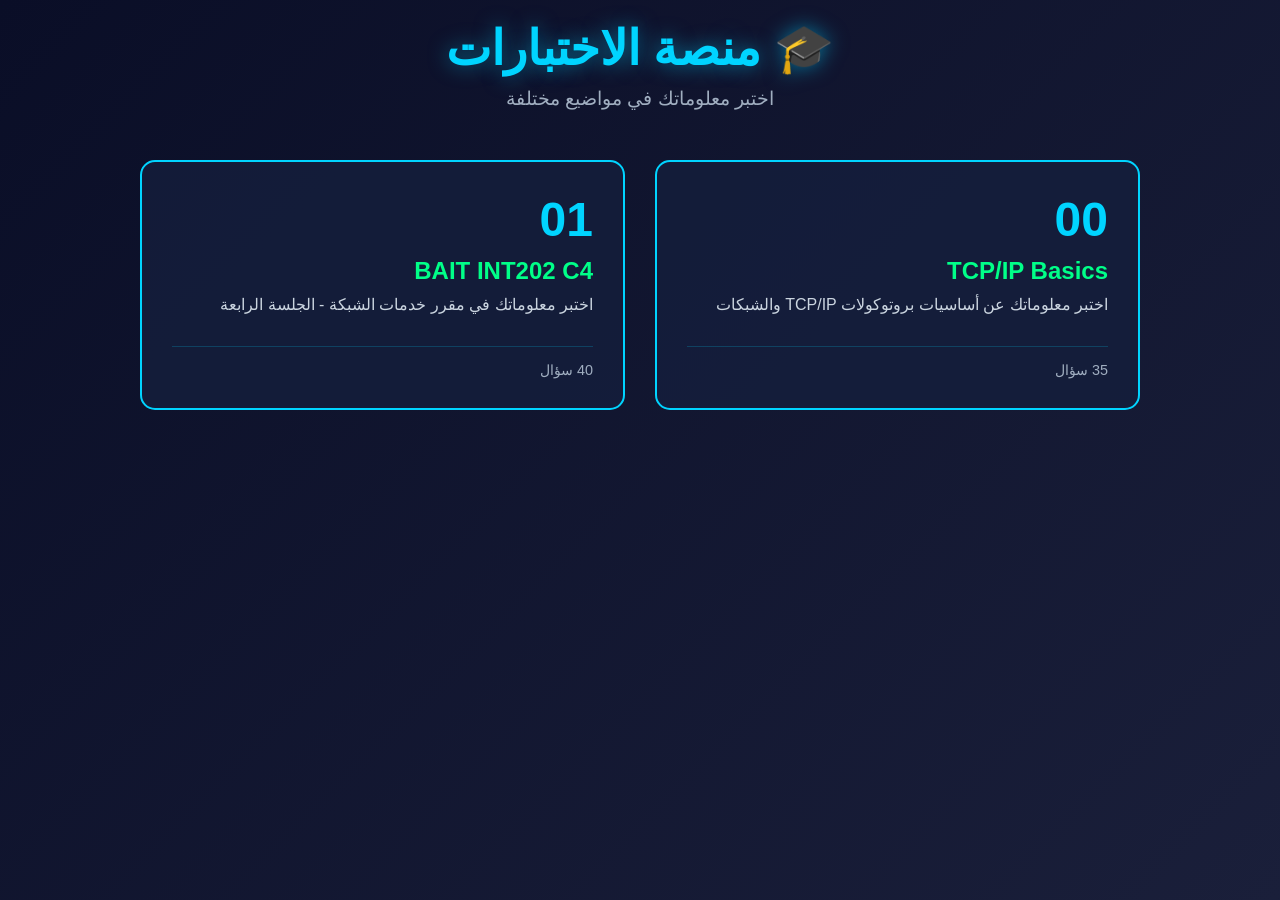
==== commit bb5a0475: "Deploy all-in-one quiz platform" ====
--- a/index.html
+++ b/index.html
@@ -1,82 +1,390 @@
-<!doctype html>
+<!DOCTYPE html>
 <html lang="ar" dir="rtl">
-
-  <head>
-    <meta charset="UTF-8" />
-    <meta
-      name="viewport"
-      content="width=device-width, initial-scale=1.0, maximum-scale=1" />
-    <title>اختبار أساسيات TCP/IP التفاعلي</title>    
-    <link rel="preconnect" href="https://fonts.googleapis.com" />
-    <link rel="preconnect" href="https://fonts.gstatic.com" crossorigin />
-    <link href="https://fonts.googleapis.com/css2?family=Cairo:wght@300;400;600;700;800&family=Tajawal:wght@400;500;700;900&family=Fira+Code:wght@400;500&display=swap" rel="stylesheet" />
-    <script type="module" crossorigin src="/int202-quiz/assets/index-DezBc9Gw.js"></script>
-    <link rel="stylesheet" crossorigin href="/int202-quiz/assets/index-D6RkKn_C.css">
-    <script src="/__manus__/debug-collector.js" defer></script>
-  </head>
-
-  <body class="bg-[#0b0f19] text-slate-100 min-h-screen">
-    <script id="manus-runtime">window.__MANUS_HOST_DEV__ = false;
-(function(){"use strict";var Mr={exports:{}},Kn={};/**
- * @license React
- * react-jsx-runtime.production.js
- *
- * Copyright (c) Meta Platforms, Inc. and affiliates.
- *
- * This source code is licensed under the MIT license found in the
- * LICENSE file in the root directory of this source tree.
- */var $c;function um(){if($c)return Kn;$c=1;var r=Symbol.for("react.transitional.element"),i=Symbol.for("react.fragment");function c(s,d,m){var x=null;if(m!==void 0&&(x=""+m),d.key!==void 0&&(x=""+d.key),"key"in d){m={};for(var R in d)R!=="key"&&(m[R]=d[R])}else m=d;return d=m.ref,{$$typeof:r,type:s,key:x,ref:d!==void 0?d:null,props:m}}return Kn.Fragment=i,Kn.jsx=c,Kn.jsxs=c,Kn}var Fc;function dm(){return Fc||(Fc=1,Mr.exports=um()),Mr.exports}var h=dm(),Ar={exports:{}},Pn={},Rr={exports:{}},Nr={};/**
- * @license React
- * scheduler.production.js
- *
- * Copyright (c) Meta Platforms, Inc. and affiliates.
- *
- * This source code is licensed under the MIT license found in the
- * LICENSE file in the root directory of this source tree.
- */var Ic;function fm(){return Ic||(Ic=1,function(r){function i(A,q){var B=A.length;A.push(q);t:for(;0<B;){var bt=B-1>>>1,p=A[bt];if(0<d(p,q))A[bt]=q,A[B]=p,B=bt;else break t}}function c(A){return A.length===0?null:A[0]}function s(A){if(A.length===0)return null;var q=A[0],B=A.pop();if(B!==q){A[0]=B;t:for(var bt=0,p=A.length,O=p>>>1;bt<O;){var X=2*(bt+1)-1,G=A[X],Z=X+1,st=A[Z];if(0>d(G,B))Z<p&&0>d(st,G)?(A[bt]=st,A[Z]=B,bt=Z):(A[bt]=G,A[X]=B,bt=X);else if(Z<p&&0>d(st,B))A[bt]=st,A[Z]=B,bt=Z;else break t}}return q}function d(A,q){var B=A.sortIndex-q.sortIndex;return B!==0?B:A.id-q.id}if(r.unstable_now=void 0,typeof performance=="object"&&typeof performance.now=="function"){var m=performance;r.unstable_now=function(){return m.now()}}else{var x=Date,R=x.now();r.unstable_now=function(){return x.now()-R}}var C=[],v=[],D=1,j=null,J=3,at=!1,$=!1,nt=!1,ct=!1,ht=typeof setTimeout=="function"?setTimeout:null,St=typeof clearTimeout=="function"?clearTimeout:null,_=typeof setImmediate<"u"?setImmediate:null;function Y(A){for(var q=c(v);q!==null;){if(q.callback===null)s(v);else if(q.startTime<=A)s(v),q.sortIndex=q.expirationTime,i(C,q);else break;q=c(v)}}function H(A){if(nt=!1,Y(A),!$)if(c(C)!==null)$=!0,it||(it=!0,Bt());else{var q=c(v);q!==null&&Mt(H,q.startTime-A)}}var it=!1,rt=-1,V=5,xt=-1;function Be(){return ct?!0:!(r.unstable_now()-xt<V)}function te(){if(ct=!1,it){var A=r.unstable_now();xt=A;var q=!0;try{t:{$=!1,nt&&(nt=!1,St(rt),rt=-1),at=!0;var B=J;try{e:{for(Y(A),j=c(C);j!==null&&!(j.expirationTime>A&&Be());){var bt=j.callback;if(typeof bt=="function"){j.callback=null,J=j.priorityLevel;var p=bt(j.expirationTime<=A);if(A=r.unstable_now(),typeof p=="function"){j.callback=p,Y(A),q=!0;break e}j===c(C)&&s(C),Y(A)}else s(C);j=c(C)}if(j!==null)q=!0;else{var O=c(v);O!==null&&Mt(H,O.startTime-A),q=!1}}break t}finally{j=null,J=B,at=!1}q=void 0}}finally{q?Bt():it=!1}}}var Bt;if(typeof _=="function")Bt=function(){_(te)};else if(typeof MessageChannel<"u"){var me=new MessageChannel,Se=me.port2;me.port1.onmessage=te,Bt=function(){Se.postMessage(null)}}else Bt=function(){ht(te,0)};function Mt(A,q){rt=ht(function(){A(r.unstable_now())},q)}r.unstable_IdlePriority=5,r.unstable_ImmediatePriority=1,r.unstable_LowPriority=4,r.unstable_NormalPriority=3,r.unstable_Profiling=null,r.unstable_UserBlockingPriority=2,r.unstable_cancelCallback=function(A){A.callback=null},r.unstable_forceFrameRate=function(A){0>A||125<A?console.error("forceFrameRate takes a positive int between 0 and 125, forcing frame rates higher than 125 fps is not supported"):V=0<A?Math.floor(1e3/A):5},r.unstable_getCurrentPriorityLevel=function(){return J},r.unstable_next=function(A){switch(J){case 1:case 2:case 3:var q=3;break;default:q=J}var B=J;J=q;try{return A()}finally{J=B}},r.unstable_requestPaint=function(){ct=!0},r.unstable_runWithPriority=function(A,q){switch(A){case 1:case 2:case 3:case 4:case 5:break;default:A=3}var B=J;J=A;try{return q()}finally{J=B}},r.unstable_scheduleCallback=function(A,q,B){var bt=r.unstable_now();switch(typeof B=="object"&&B!==null?(B=B.delay,B=typeof B=="number"&&0<B?bt+B:bt):B=bt,A){case 1:var p=-1;break;case 2:p=250;break;case 5:p=1073741823;break;case 4:p=1e4;break;default:p=5e3}return p=B+p,A={id:D++,callback:q,priorityLevel:A,startTime:B,expirationTime:p,sortIndex:-1},B>bt?(A.sortIndex=B,i(v,A),c(C)===null&&A===c(v)&&(nt?(St(rt),rt=-1):nt=!0,Mt(H,B-bt))):(A.sortIndex=p,i(C,A),$||at||($=!0,it||(it=!0,Bt()))),A},r.unstable_shouldYield=Be,r.unstable_wrapCallback=function(A){var q=J;return function(){var B=J;J=q;try{return A.apply(this,arguments)}finally{J=B}}}}(Nr)),Nr}var tu;function hm(){return tu||(tu=1,Rr.exports=fm()),Rr.exports}var zr={exports:{}},ut={};/**
- * @license React
- * react.production.js
- *
- * Copyright (c) Meta Platforms, Inc. and affiliates.
- *
- * This source code is licensed under the MIT license found in the
- * LICENSE file in the root directory of this source tree.
- */var eu;function mm(){if(eu)return ut;eu=1;var r=Symbol.for("react.transitional.element"),i=Symbol.for("react.portal"),c=Symbol.for("react.fragment"),s=Symbol.for("react.strict_mode"),d=Symbol.for("react.profiler"),m=Symbol.for("react.consumer"),x=Symbol.for("react.context"),R=Symbol.for("react.forward_ref"),C=Symbol.for("react.suspense"),v=Symbol.for("react.memo"),D=Symbol.for("react.lazy"),j=Symbol.iterator;function J(p){return p===null||typeof p!="object"?null:(p=j&&p[j]||p["@@iterator"],typeof p=="function"?p:null)}var at={isMounted:function(){return!1},enqueueForceUpdate:function(){},enqueueReplaceState:function(){},enqueueSetState:function(){}},$=Object.assign,nt={};function ct(p,O,X){this.props=p,this.context=O,this.refs=nt,this.updater=X||at}ct.prototype.isReactComponent={},ct.prototype.setState=function(p,O){if(typeof p!="object"&&typeof p!="function"&&p!=null)throw Error("takes an object of state variables to update or a function which returns an object of state variables.");this.updater.enqueueSetState(this,p,O,"setState")},ct.prototype.forceUpdate=function(p){this.updater.enqueueForceUpdate(this,p,"forceUpdate")};function ht(){}ht.prototype=ct.prototype;function St(p,O,X){this.props=p,this.context=O,this.refs=nt,this.updater=X||at}var _=St.prototype=new ht;_.constructor=St,$(_,ct.prototype),_.isPureReactComponent=!0;var Y=Array.isArray,H={H:null,A:null,T:null,S:null,V:null},it=Object.prototype.hasOwnProperty;function rt(p,O,X,G,Z,st){return X=st.ref,{$$typeof:r,type:p,key:O,ref:X!==void 0?X:null,props:st}}function V(p,O){return rt(p.type,O,void 0,void 0,void 0,p.props)}function xt(p){return typeof p=="object"&&p!==null&&p.$$typeof===r}function Be(p){var O={"=":"=0",":":"=2"};return"$"+p.replace(/[=:]/g,function(X){return O[X]})}var te=/\/+/g;function Bt(p,O){return typeof p=="object"&&p!==null&&p.key!=null?Be(""+p.key):O.toString(36)}function me(){}function Se(p){switch(p.status){case"fulfilled":return p.value;case"rejected":throw p.reason;default:switch(typeof p.status=="string"?p.then(me,me):(p.status="pending",p.then(function(O){p.status==="pending"&&(p.status="fulfilled",p.value=O)},function(O){p.status==="pending"&&(p.status="rejected",p.reason=O)})),p.status){case"fulfilled":return p.value;case"rejected":throw p.reason}}throw p}function Mt(p,O,X,G,Z){var st=typeof p;(st==="undefined"||st==="boolean")&&(p=null);var I=!1;if(p===null)I=!0;else switch(st){case"bigint":case"string":case"number":I=!0;break;case"object":switch(p.$$typeof){case r:case i:I=!0;break;case D:return I=p._init,Mt(I(p._payload),O,X,G,Z)}}if(I)return Z=Z(p),I=G===""?"."+Bt(p,0):G,Y(Z)?(X="",I!=null&&(X=I.replace(te,"$&/")+"/"),Mt(Z,O,X,"",function(Jt){return Jt})):Z!=null&&(xt(Z)&&(Z=V(Z,X+(Z.key==null||p&&p.key===Z.key?"":(""+Z.key).replace(te,"$&/")+"/")+I)),O.push(Z)),1;I=0;var gt=G===""?".":G+":";if(Y(p))for(var Tt=0;Tt<p.length;Tt++)G=p[Tt],st=gt+Bt(G,Tt),I+=Mt(G,O,X,st,Z);else if(Tt=J(p),typeof Tt=="function")for(p=Tt.call(p),Tt=0;!(G=p.next()).done;)G=G.value,st=gt+Bt(G,Tt++),I+=Mt(G,O,X,st,Z);else if(st==="object"){if(typeof p.then=="function")return Mt(Se(p),O,X,G,Z);throw O=String(p),Error("Objects are not valid as a React child (found: "+(O==="[object Object]"?"object with keys {"+Object.keys(p).join(", ")+"}":O)+"). If you meant to render a collection of children, use an array instead.")}return I}function A(p,O,X){if(p==null)return p;var G=[],Z=0;return Mt(p,G,"","",function(st){return O.call(X,st,Z++)}),G}function q(p){if(p._status===-1){var O=p._result;O=O(),O.then(function(X){(p._status===0||p._status===-1)&&(p._status=1,p._result=X)},function(X){(p._status===0||p._status===-1)&&(p._status=2,p._result=X)}),p._status===-1&&(p._status=0,p._result=O)}if(p._status===1)return p._result.default;throw p._result}var B=typeof reportError=="function"?reportError:function(p){if(typeof window=="object"&&typeof window.ErrorEvent=="function"){var O=new window.ErrorEvent("error",{bubbles:!0,cancelable:!0,message:typeof p=="object"&&p!==null&&typeof p.message=="string"?String(p.message):String(p),error:p});if(!window.dispatchEvent(O))return}else if(typeof process=="object"&&typeof process.emit=="function"){process.emit("uncaughtException",p);return}console.error(p)};function bt(){}return ut.Children={map:A,forEach:function(p,O,X){A(p,function(){O.apply(this,arguments)},X)},count:function(p){var O=0;return A(p,function(){O++}),O},toArray:function(p){return A(p,function(O){return O})||[]},only:function(p){if(!xt(p))throw Error("React.Children.only expected to receive a single React element child.");return p}},ut.Component=ct,ut.Fragment=c,ut.Profiler=d,ut.PureComponent=St,ut.StrictMode=s,ut.Suspense=C,ut.__CLIENT_INTERNALS_DO_NOT_USE_OR_WARN_USERS_THEY_CANNOT_UPGRADE=H,ut.__COMPILER_RUNTIME={__proto__:null,c:function(p){return H.H.useMemoCache(p)}},ut.cache=function(p){return function(){return p.apply(null,arguments)}},ut.cloneElement=function(p,O,X){if(p==null)throw Error("The argument must be a React element, but you passed "+p+".");var G=$({},p.props),Z=p.key,st=void 0;if(O!=null)for(I in O.ref!==void 0&&(st=void 0),O.key!==void 0&&(Z=""+O.key),O)!it.call(O,I)||I==="key"||I==="__self"||I==="__source"||I==="ref"&&O.ref===void 0||(G[I]=O[I]);var I=arguments.length-2;if(I===1)G.children=X;else if(1<I){for(var gt=Array(I),Tt=0;Tt<I;Tt++)gt[Tt]=arguments[Tt+2];G.children=gt}return rt(p.type,Z,void 0,void 0,st,G)},ut.createContext=function(p){return p={$$typeof:x,_currentValue:p,_currentValue2:p,_threadCount:0,Provider:null,Consumer:null},p.Provider=p,p.Consumer={$$typeof:m,_context:p},p},ut.createElement=function(p,O,X){var G,Z={},st=null;if(O!=null)for(G in O.key!==void 0&&(st=""+O.key),O)it.call(O,G)&&G!=="key"&&G!=="__self"&&G!=="__source"&&(Z[G]=O[G]);var I=arguments.length-2;if(I===1)Z.children=X;else if(1<I){for(var gt=Array(I),Tt=0;Tt<I;Tt++)gt[Tt]=arguments[Tt+2];Z.children=gt}if(p&&p.defaultProps)for(G in I=p.defaultProps,I)Z[G]===void 0&&(Z[G]=I[G]);return rt(p,st,void 0,void 0,null,Z)},ut.createRef=function(){return{current:null}},ut.forwardRef=function(p){return{$$typeof:R,render:p}},ut.isValidElement=xt,ut.lazy=function(p){return{$$typeof:D,_payload:{_status:-1,_result:p},_init:q}},ut.memo=function(p,O){return{$$typeof:v,type:p,compare:O===void 0?null:O}},ut.startTransition=function(p){var O=H.T,X={};H.T=X;try{var G=p(),Z=H.S;Z!==null&&Z(X,G),typeof G=="object"&&G!==null&&typeof G.then=="function"&&G.then(bt,B)}catch(st){B(st)}finally{H.T=O}},ut.unstable_useCacheRefresh=function(){return H.H.useCacheRefresh()},ut.use=function(p){return H.H.use(p)},ut.useActionState=function(p,O,X){return H.H.useActionState(p,O,X)},ut.useCallback=function(p,O){return H.H.useCallback(p,O)},ut.useContext=function(p){return H.H.useContext(p)},ut.useDebugValue=function(){},ut.useDeferredValue=function(p,O){return H.H.useDeferredValue(p,O)},ut.useEffect=function(p,O,X){var G=H.H;if(typeof X=="function")throw Error("useEffect CRUD overload is not enabled in this build of React.");return G.useEffect(p,O)},ut.useId=function(){return H.H.useId()},ut.useImperativeHandle=function(p,O,X){return H.H.useImperativeHandle(p,O,X)},ut.useInsertionEffect=function(p,O){return H.H.useInsertionEffect(p,O)},ut.useLayoutEffect=function(p,O){return H.H.useLayoutEffect(p,O)},ut.useMemo=function(p,O){return H.H.useMemo(p,O)},ut.useOptimistic=function(p,O){return H.H.useOptimistic(p,O)},ut.useReducer=function(p,O,X){return H.H.useReducer(p,O,X)},ut.useRef=function(p){return H.H.useRef(p)},ut.useState=function(p){return H.H.useState(p)},ut.useSyncExternalStore=function(p,O,X){return H.H.useSyncExternalStore(p,O,X)},ut.useTransition=function(){return H.H.useTransition()},ut.version="19.1.1",ut}var lu;function _r(){return lu||(lu=1,zr.exports=mm()),zr.exports}var kr={exports:{}},he={};/**
- * @license React
- * react-dom.production.js
- *
- * Copyright (c) Meta Platforms, Inc. and affiliates.
- *
- * This source code is licensed under the MIT license found in the
- * LICENSE file in the root directory of this source tree.
- */var au;function gm(){if(au)return he;au=1;var r=_r();function i(C){var v="https://react.dev/errors/"+C;if(1<arguments.length){v+="?args[]="+encodeURIComponent(arguments[1]);for(var D=2;D<arguments.length;D++)v+="&args[]="+encodeURIComponent(arguments[D])}return"Minified React error #"+C+"; visit "+v+" for the full message or use the non-minified dev environment for full errors and additional helpful warnings."}function c(){}var s={d:{f:c,r:function(){throw Error(i(522))},D:c,C:c,L:c,m:c,X:c,S:c,M:c},p:0,findDOMNode:null},d=Symbol.for("react.portal");function m(C,v,D){var j=3<arguments.length&&arguments[3]!==void 0?arguments[3]:null;return{$$typeof:d,key:j==null?null:""+j,children:C,containerInfo:v,implementation:D}}var x=r.__CLIENT_INTERNALS_DO_NOT_USE_OR_WARN_USERS_THEY_CANNOT_UPGRADE;function R(C,v){if(C==="font")return"";if(typeof v=="string")return v==="use-credentials"?v:""}return he.__DOM_INTERNALS_DO_NOT_USE_OR_WARN_USERS_THEY_CANNOT_UPGRADE=s,he.createPortal=function(C,v){var D=2<arguments.length&&arguments[2]!==void 0?arguments[2]:null;if(!v||v.nodeType!==1&&v.nodeType!==9&&v.nodeType!==11)throw Error(i(299));return m(C,v,null,D)},he.flushSync=function(C){var v=x.T,D=s.p;try{if(x.T=null,s.p=2,C)return C()}finally{x.T=v,s.p=D,s.d.f()}},he.preconnect=function(C,v){typeof C=="string"&&(v?(v=v.crossOrigin,v=typeof v=="string"?v==="use-credentials"?v:"":void 0):v=null,s.d.C(C,v))},he.prefetchDNS=function(C){typeof C=="string"&&s.d.D(C)},he.preinit=function(C,v){if(typeof C=="string"&&v&&typeof v.as=="string"){var D=v.as,j=R(D,v.crossOrigin),J=typeof v.integrity=="string"?v.integrity:void 0,at=typeof v.fetchPriority=="string"?v.fetchPriority:void 0;D==="style"?s.d.S(C,typeof v.precedence=="string"?v.precedence:void 0,{crossOrigin:j,integrity:J,fetchPriority:at}):D==="script"&&s.d.X(C,{crossOrigin:j,integrity:J,fetchPriority:at,nonce:typeof v.nonce=="string"?v.nonce:void 0})}},he.preinitModule=function(C,v){if(typeof C=="string")if(typeof v=="object"&&v!==null){if(v.as==null||v.as==="script"){var D=R(v.as,v.crossOrigin);s.d.M(C,{crossOrigin:D,integrity:typeof v.integrity=="string"?v.integrity:void 0,nonce:typeof v.nonce=="string"?v.nonce:void 0})}}else v==null&&s.d.M(C)},he.preload=function(C,v){if(typeof C=="string"&&typeof v=="object"&&v!==null&&typeof v.as=="string"){var D=v.as,j=R(D,v.crossOrigin);s.d.L(C,D,{crossOrigin:j,integrity:typeof v.integrity=="string"?v.integrity:void 0,nonce:typeof v.nonce=="string"?v.nonce:void 0,type:typeof v.type=="string"?v.type:void 0,fetchPriority:typeof v.fetchPriority=="string"?v.fetchPriority:void 0,referrerPolicy:typeof v.referrerPolicy=="string"?v.referrerPolicy:void 0,imageSrcSet:typeof v.imageSrcSet=="string"?v.imageSrcSet:void 0,imageSizes:typeof v.imageSizes=="string"?v.imageSizes:void 0,media:typeof v.media=="string"?v.media:void 0})}},he.preloadModule=function(C,v){if(typeof C=="string")if(v){var D=R(v.as,v.crossOrigin);s.d.m(C,{as:typeof v.as=="string"&&v.as!=="script"?v.as:void 0,crossOrigin:D,integrity:typeof v.integrity=="string"?v.integrity:void 0})}else s.d.m(C)},he.requestFormReset=function(C){s.d.r(C)},he.unstable_batchedUpdates=function(C,v){return C(v)},he.useFormState=function(C,v,D){return x.H.useFormState(C,v,D)},he.useFormStatus=function(){return x.H.useHostTransitionStatus()},he.version="19.1.1",he}var nu;function pm(){if(nu)return kr.exports;nu=1;function r(){if(!(typeof __REACT_DEVTOOLS_GLOBAL_HOOK__>"u"||typeof __REACT_DEVTOOLS_GLOBAL_HOOK__.checkDCE!="function"))try{__REACT_DEVTOOLS_GLOBAL_HOOK__.checkDCE(r)}catch(i){console.error(i)}}return r(),kr.exports=gm(),kr.exports}/**
- * @license React
- * react-dom-client.production.js
- *
- * Copyright (c) Meta Platforms, Inc. and affiliates.
- *
- * This source code is licensed under the MIT license found in the
- * LICENSE file in the root directory of this source tree.
- */var ou;function ym(){if(ou)return Pn;ou=1;var r=hm(),i=_r(),c=pm();function s(t){var e="https://react.dev/errors/"+t;if(1<arguments.length){e+="?args[]="+encodeURIComponent(arguments[1]);for(var l=2;l<arguments.length;l++)e+="&args[]="+encodeURIComponent(arguments[l])}return"Minified React error #"+t+"; visit "+e+" for the full message or use the non-minified dev environment for full errors and additional helpful warnings."}function d(t){return!(!t||t.nodeType!==1&&t.nodeType!==9&&t.nodeType!==11)}function m(t){var e=t,l=t;if(t.alternate)for(;e.return;)e=e.return;else{t=e;do e=t,(e.flags&4098)!==0&&(l=e.return),t=e.return;while(t)}return e.tag===3?l:null}function x(t){if(t.tag===13){var e=t.memoizedState;if(e===null&&(t=t.alternate,t!==null&&(e=t.memoizedState)),e!==null)return e.dehydrated}return null}function R(t){if(m(t)!==t)throw Error(s(188))}function C(t){var e=t.alternate;if(!e){if(e=m(t),e===null)throw Error(s(188));return e!==t?null:t}for(var l=t,a=e;;){var n=l.return;if(n===null)break;var o=n.alternate;if(o===null){if(a=n.return,a!==null){l=a;continue}break}if(n.child===o.child){for(o=n.child;o;){if(o===l)return R(n),t;if(o===a)return R(n),e;o=o.sibling}throw Error(s(188))}if(l.return!==a.return)l=n,a=o;else{for(var u=!1,f=n.child;f;){if(f===l){u=!0,l=n,a=o;break}if(f===a){u=!0,a=n,l=o;break}f=f.sibling}if(!u){for(f=o.child;f;){if(f===l){u=!0,l=o,a=n;break}if(f===a){u=!0,a=o,l=n;break}f=f.sibling}if(!u)throw Error(s(189))}}if(l.alternate!==a)throw Error(s(190))}if(l.tag!==3)throw Error(s(188));return l.stateNode.current===l?t:e}function v(t){var e=t.tag;if(e===5||e===26||e===27||e===6)return t;for(t=t.child;t!==null;){if(e=v(t),e!==null)return e;t=t.sibling}return null}var D=Object.assign,j=Symbol.for("react.element"),J=Symbol.for("react.transitional.element"),at=Symbol.for("react.portal"),$=Symbol.for("react.fragment"),nt=Symbol.for("react.strict_mode"),ct=Symbol.for("react.profiler"),ht=Symbol.for("react.provider"),St=Symbol.for("react.consumer"),_=Symbol.for("react.context"),Y=Symbol.for("react.forward_ref"),H=Symbol.for("react.suspense"),it=Symbol.for("react.suspense_list"),rt=Symbol.for("react.memo"),V=Symbol.for("react.lazy"),xt=Symbol.for("react.activity"),Be=Symbol.for("react.memo_cache_sentinel"),te=Symbol.iterator;function Bt(t){return t===null||typeof t!="object"?null:(t=te&&t[te]||t["@@iterator"],typeof t=="function"?t:null)}var me=Symbol.for("react.client.reference");function Se(t){if(t==null)return null;if(typeof t=="function")return t.$$typeof===me?null:t.displayName||t.name||null;if(typeof t=="string")return t;switch(t){case $:return"Fragment";case ct:return"Profiler";case nt:return"StrictMode";case H:return"Suspense";case it:return"SuspenseList";case xt:return"Activity"}if(typeof t=="object")switch(t.$$typeof){case at:return"Portal";case _:return(t.displayName||"Context")+".Provider";case St:return(t._context.displayName||"Context")+".Consumer";case Y:var e=t.render;return t=t.displayName,t||(t=e.displayName||e.name||"",t=t!==""?"ForwardRef("+t+")":"ForwardRef"),t;case rt:return e=t.displayName||null,e!==null?e:Se(t.type)||"Memo";case V:e=t._payload,t=t._init;try{return Se(t(e))}catch{}}return null}var Mt=Array.isArray,A=i.__CLIENT_INTERNALS_DO_NOT_USE_OR_WARN_USERS_THEY_CANNOT_UPGRADE,q=c.__DOM_INTERNALS_DO_NOT_USE_OR_WARN_USERS_THEY_CANNOT_UPGRADE,B={pending:!1,data:null,method:null,action:null},bt=[],p=-1;function O(t){return{current:t}}function X(t){0>p||(t.current=bt[p],bt[p]=null,p--)}function G(t,e){p++,bt[p]=t.current,t.current=e}var Z=O(null),st=O(null),I=O(null),gt=O(null);function Tt(t,e){switch(G(I,e),G(st,t),G(Z,null),e.nodeType){case 9:case 11:t=(t=e.documentElement)&&(t=t.namespaceURI)?Hh(t):0;break;default:if(t=e.tagName,e=e.namespaceURI)e=Hh(e),t=Uh(e,t);else switch(t){case"svg":t=1;break;case"math":t=2;break;default:t=0}}X(Z),G(Z,t)}function Jt(){X(Z),X(st),X(I)}function Ke(t){t.memoizedState!==null&&G(gt,t);var e=Z.current,l=Uh(e,t.type);e!==l&&(G(st,t),G(Z,l))}function Ce(t){st.current===t&&(X(Z),X(st)),gt.current===t&&(X(gt),Wo._currentValue=B)}var Pe=Object.prototype.hasOwnProperty,yl=r.unstable_scheduleCallback,sn=r.unstable_cancelCallback,Ca=r.unstable_shouldYield,ri=r.unstable_requestPaint,ge=r.unstable_now,si=r.unstable_getCurrentPriorityLevel,Ul=r.unstable_ImmediatePriority,Fn=r.unstable_UserBlockingPriority,nl=r.unstable_NormalPriority,ci=r.unstable_LowPriority,Gl=r.unstable_IdlePriority,ui=r.log,Ea=r.unstable_setDisableYieldValue,ql=null,Wt=null;function Je(t){if(typeof ui=="function"&&Ea(t),Wt&&typeof Wt.setStrictMode=="function")try{Wt.setStrictMode(ql,t)}catch{}}var $t=Math.clz32?Math.clz32:fi,di=Math.log,Ta=Math.LN2;function fi(t){return t>>>=0,t===0?32:31-(di(t)/Ta|0)|0}var L=256,cn=4194304;function vl(t){var e=t&42;if(e!==0)return e;switch(t&-t){case 1:return 1;case 2:return 2;case 4:return 4;case 8:return 8;case 16:return 16;case 32:return 32;case 64:return 64;case 128:return 128;case 256:case 512:case 1024:case 2048:case 4096:case 8192:case 16384:case 32768:case 65536:case 131072:case 262144:case 524288:case 1048576:case 2097152:return t&4194048;case 4194304:case 8388608:case 16777216:case 33554432:return t&62914560;case 67108864:return 67108864;case 134217728:return 134217728;case 268435456:return 268435456;case 536870912:return 536870912;case 1073741824:return 0;default:return t}}function un(t,e,l){var a=t.pendingLanes;if(a===0)return 0;var n=0,o=t.suspendedLanes,u=t.pingedLanes;t=t.warmLanes;var f=a&134217727;return f!==0?(a=f&~o,a!==0?n=vl(a):(u&=f,u!==0?n=vl(u):l||(l=f&~t,l!==0&&(n=vl(l))))):(f=a&~o,f!==0?n=vl(f):u!==0?n=vl(u):l||(l=a&~t,l!==0&&(n=vl(l)))),n===0?0:e!==0&&e!==n&&(e&o)===0&&(o=n&-n,l=e&-e,o>=l||o===32&&(l&4194048)!==0)?e:n}function Dt(t,e){return(t.pendingLanes&~(t.suspendedLanes&~t.pingedLanes)&e)===0}function In(t,e){switch(t){case 1:case 2:case 4:case 8:case 64:return e+250;case 16:case 32:case 128:case 256:case 512:case 1024:case 2048:case 4096:case 8192:case 16384:case 32768:case 65536:case 131072:case 262144:case 524288:case 1048576:case 2097152:return e+5e3;case 4194304:case 8388608:case 16777216:case 33554432:return-1;case 67108864:case 134217728:case 268435456:case 536870912:case 1073741824:return-1;default:return-1}}function to(){var t=L;return L<<=1,(L&4194048)===0&&(L=256),t}function hi(){var t=cn;return cn<<=1,(cn&62914560)===0&&(cn=4194304),t}function eo(t){for(var e=[],l=0;31>l;l++)e.push(t);return e}function Da(t,e){t.pendingLanes|=e,e!==268435456&&(t.suspendedLanes=0,t.pingedLanes=0,t.warmLanes=0)}function Ir(t,e,l,a,n,o){var u=t.pendingLanes;t.pendingLanes=l,t.suspendedLanes=0,t.pingedLanes=0,t.warmLanes=0,t.expiredLanes&=l,t.entangledLanes&=l,t.errorRecoveryDisabledLanes&=l,t.shellSuspendCounter=0;var f=t.entanglements,g=t.expirationTimes,S=t.hiddenUpdates;for(l=u&~l;0<l;){var N=31-$t(l),k=1<<N;f[N]=0,g[N]=-1;var E=S[N];if(E!==null)for(S[N]=null,N=0;N<E.length;N++){var T=E[N];T!==null&&(T.lane&=-536870913)}l&=~k}a!==0&&mi(t,a,0),o!==0&&n===0&&t.tag!==0&&(t.suspendedLanes|=o&~(u&~e))}function mi(t,e,l){t.pendingLanes|=e,t.suspendedLanes&=~e;var a=31-$t(e);t.entangledLanes|=e,t.entanglements[a]=t.entanglements[a]|1073741824|l&4194090}function gi(t,e){var l=t.entangledLanes|=e;for(t=t.entanglements;l;){var a=31-$t(l),n=1<<a;n&e|t[a]&e&&(t[a]|=e),l&=~n}}function lo(t){switch(t){case 2:t=1;break;case 8:t=4;break;case 32:t=16;break;case 256:case 512:case 1024:case 2048:case 4096:case 8192:case 16384:case 32768:case 65536:case 131072:case 262144:case 524288:case 1048576:case 2097152:case 4194304:case 8388608:case 16777216:case 33554432:t=128;break;case 268435456:t=134217728;break;default:t=0}return t}function ao(t){return t&=-t,2<t?8<t?(t&134217727)!==0?32:268435456:8:2}function pi(){var t=q.p;return t!==0?t:(t=window.event,t===void 0?32:nm(t.type))}function ts(t,e){var l=q.p;try{return q.p=t,e()}finally{q.p=l}}var ol=Math.random().toString(36).slice(2),ee="__reactFiber$"+ol,pe="__reactProps$"+ol,Yl="__reactContainer$"+ol,no="__reactEvents$"+ol,es="__reactListeners$"+ol,ls="__reactHandles$"+ol,yi="__reactResources$"+ol,Ma="__reactMarker$"+ol;function oo(t){delete t[ee],delete t[pe],delete t[no],delete t[es],delete t[ls]}function Vl(t){var e=t[ee];if(e)return e;for(var l=t.parentNode;l;){if(e=l[Yl]||l[ee]){if(l=e.alternate,e.child!==null||l!==null&&l.child!==null)for(t=Vh(t);t!==null;){if(l=t[ee])return l;t=Vh(t)}return e}t=l,l=t.parentNode}return null}function Xl(t){if(t=t[ee]||t[Yl]){var e=t.tag;if(e===5||e===6||e===13||e===26||e===27||e===3)return t}return null}function Aa(t){var e=t.tag;if(e===5||e===26||e===27||e===6)return t.stateNode;throw Error(s(33))}function Zl(t){var e=t[yi];return e||(e=t[yi]={hoistableStyles:new Map,hoistableScripts:new Map}),e}function Vt(t){t[Ma]=!0}var vi=new Set,bi={};function bl(t,e){We(t,e),We(t+"Capture",e)}function We(t,e){for(bi[t]=e,t=0;t<e.length;t++)vi.add(e[t])}var as=RegExp("^[:A-Z_a-z\\u00C0-\\u00D6\\u00D8-\\u00F6\\u00F8-\\u02FF\\u0370-\\u037D\\u037F-\\u1FFF\\u200C-\\u200D\\u2070-\\u218F\\u2C00-\\u2FEF\\u3001-\\uD7FF\\uF900-\\uFDCF\\uFDF0-\\uFFFD][:A-Z_a-z\\u00C0-\\u00D6\\u00D8-\\u00F6\\u00F8-\\u02FF\\u0370-\\u037D\\u037F-\\u1FFF\\u200C-\\u200D\\u2070-\\u218F\\u2C00-\\u2FEF\\u3001-\\uD7FF\\uF900-\\uFDCF\\uFDF0-\\uFFFD\\-.0-9\\u00B7\\u0300-\\u036F\\u203F-\\u2040]*$"),xi={},wi={};function Ra(t){return Pe.call(wi,t)?!0:Pe.call(xi,t)?!1:as.test(t)?wi[t]=!0:(xi[t]=!0,!1)}function M(t,e,l){if(Ra(e))if(l===null)t.removeAttribute(e);else{switch(typeof l){case"undefined":case"function":case"symbol":t.removeAttribute(e);return;case"boolean":var a=e.toLowerCase().slice(0,5);if(a!=="data-"&&a!=="aria-"){t.removeAttribute(e);return}}t.setAttribute(e,""+l)}}function tt(t,e,l){if(l===null)t.removeAttribute(e);else{switch(typeof l){case"undefined":case"function":case"symbol":case"boolean":t.removeAttribute(e);return}t.setAttribute(e,""+l)}}function Ot(t,e,l,a){if(a===null)t.removeAttribute(l);else{switch(typeof a){case"undefined":case"function":case"symbol":case"boolean":t.removeAttribute(l);return}t.setAttributeNS(e,l,""+a)}}var le,Ee;function ae(t){if(le===void 0)try{throw Error()}catch(l){var e=l.stack.trim().match(/\n( *(at )?)/);le=e&&e[1]||"",Ee=-1<l.stack.indexOf(`
-    at`)?" (<anonymous>)":-1<l.stack.indexOf("@")?"@unknown:0:0":""}return`
-`+le+t+Ee}var Le=!1;function He(t,e){if(!t||Le)return"";Le=!0;var l=Error.prepareStackTrace;Error.prepareStackTrace=void 0;try{var a={DetermineComponentFrameRoot:function(){try{if(e){var k=function(){throw Error()};if(Object.defineProperty(k.prototype,"props",{set:function(){throw Error()}}),typeof Reflect=="object"&&Reflect.construct){try{Reflect.construct(k,[])}catch(T){var E=T}Reflect.construct(t,[],k)}else{try{k.call()}catch(T){E=T}t.call(k.prototype)}}else{try{throw Error()}catch(T){E=T}(k=t())&&typeof k.catch=="function"&&k.catch(function(){})}}catch(T){if(T&&E&&typeof T.stack=="string")return[T.stack,E.stack]}return[null,null]}};a.DetermineComponentFrameRoot.displayName="DetermineComponentFrameRoot";var n=Object.getOwnPropertyDescriptor(a.DetermineComponentFrameRoot,"name");n&&n.configurable&&Object.defineProperty(a.DetermineComponentFrameRoot,"name",{value:"DetermineComponentFrameRoot"});var o=a.DetermineComponentFrameRoot(),u=o[0],f=o[1];if(u&&f){var g=u.split(`
-`),S=f.split(`
-`);for(n=a=0;a<g.length&&!g[a].includes("DetermineComponentFrameRoot");)a++;for(;n<S.length&&!S[n].includes("DetermineComponentFrameRoot");)n++;if(a===g.length||n===S.length)for(a=g.length-1,n=S.length-1;1<=a&&0<=n&&g[a]!==S[n];)n--;for(;1<=a&&0<=n;a--,n--)if(g[a]!==S[n]){if(a!==1||n!==1)do if(a--,n--,0>n||g[a]!==S[n]){var N=`
-`+g[a].replace(" at new "," at ");return t.displayName&&N.includes("<anonymous>")&&(N=N.replace("<anonymous>",t.displayName)),N}while(1<=a&&0<=n);break}}}finally{Le=!1,Error.prepareStackTrace=l}return(l=t?t.displayName||t.name:"")?ae(l):""}function Ql(t){switch(t.tag){case 26:case 27:case 5:return ae(t.type);case 16:return ae("Lazy");case 13:return ae("Suspense");case 19:return ae("SuspenseList");case 0:case 15:return He(t.type,!1);case 11:return He(t.type.render,!1);case 1:return He(t.type,!0);case 31:return ae("Activity");default:return""}}function xl(t){try{var e="";do e+=Ql(t),t=t.return;while(t);return e}catch(l){return`
-Error generating stack: `+l.message+`
-`+l.stack}}function Xt(t){switch(typeof t){case"bigint":case"boolean":case"number":case"string":case"undefined":return t;case"object":return t;default:return""}}function il(t){var e=t.type;return(t=t.nodeName)&&t.toLowerCase()==="input"&&(e==="checkbox"||e==="radio")}function ve(t){var e=il(t)?"checked":"value",l=Object.getOwnPropertyDescriptor(t.constructor.prototype,e),a=""+t[e];if(!t.hasOwnProperty(e)&&typeof l<"u"&&typeof l.get=="function"&&typeof l.set=="function"){var n=l.get,o=l.set;return Object.defineProperty(t,e,{configurable:!0,get:function(){return n.call(this)},set:function(u){a=""+u,o.call(this,u)}}),Object.defineProperty(t,e,{enumerable:l.enumerable}),{getValue:function(){return a},setValue:function(u){a=""+u},stopTracking:function(){t._valueTracker=null,delete t[e]}}}}function re(t){t._valueTracker||(t._valueTracker=ve(t))}function rl(t){if(!t)return!1;var e=t._valueTracker;if(!e)return!0;var l=e.getValue(),a="";return t&&(a=il(t)?t.checked?"true":"false":t.value),t=a,t!==l?(e.setValue(t),!0):!1}function wl(t){if(t=t||(typeof document<"u"?document:void 0),typeof t>"u")return null;try{return t.activeElement||t.body}catch{return t.body}}var dn=/[\n"\\]/g;function se(t){return t.replace(dn,function(e){return"\\"+e.charCodeAt(0).toString(16)+" "})}function Kl(t,e,l,a,n,o,u,f){t.name="",u!=null&&typeof u!="function"&&typeof u!="symbol"&&typeof u!="boolean"?t.type=u:t.removeAttribute("type"),e!=null?u==="number"?(e===0&&t.value===""||t.value!=e)&&(t.value=""+Xt(e)):t.value!==""+Xt(e)&&(t.value=""+Xt(e)):u!=="submit"&&u!=="reset"||t.removeAttribute("value"),e!=null?Pl(t,u,Xt(e)):l!=null?Pl(t,u,Xt(l)):a!=null&&t.removeAttribute("value"),n==null&&o!=null&&(t.defaultChecked=!!o),n!=null&&(t.checked=n&&typeof n!="function"&&typeof n!="symbol"),f!=null&&typeof f!="function"&&typeof f!="symbol"&&typeof f!="boolean"?t.name=""+Xt(f):t.removeAttribute("name")}function Na(t,e,l,a,n,o,u,f){if(o!=null&&typeof o!="function"&&typeof o!="symbol"&&typeof o!="boolean"&&(t.type=o),e!=null||l!=null){if(!(o!=="submit"&&o!=="reset"||e!=null))return;l=l!=null?""+Xt(l):"",e=e!=null?""+Xt(e):l,f||e===t.value||(t.value=e),t.defaultValue=e}a=a??n,a=typeof a!="function"&&typeof a!="symbol"&&!!a,t.checked=f?t.checked:!!a,t.defaultChecked=!!a,u!=null&&typeof u!="function"&&typeof u!="symbol"&&typeof u!="boolean"&&(t.name=u)}function Pl(t,e,l){e==="number"&&wl(t.ownerDocument)===t||t.defaultValue===""+l||(t.defaultValue=""+l)}function $e(t,e,l,a){if(t=t.options,e){e={};for(var n=0;n<l.length;n++)e["$"+l[n]]=!0;for(l=0;l<t.length;l++)n=e.hasOwnProperty("$"+t[l].value),t[l].selected!==n&&(t[l].selected=n),n&&a&&(t[l].defaultSelected=!0)}else{for(l=""+Xt(l),e=null,n=0;n<t.length;n++){if(t[n].value===l){t[n].selected=!0,a&&(t[n].defaultSelected=!0);return}e!==null||t[n].disabled||(e=t[n])}e!==null&&(e.selected=!0)}}function za(t,e,l){if(e!=null&&(e=""+Xt(e),e!==t.value&&(t.value=e),l==null)){t.defaultValue!==e&&(t.defaultValue=e);return}t.defaultValue=l!=null?""+Xt(l):""}function _a(t,e,l,a){if(e==null){if(a!=null){if(l!=null)throw Error(s(92));if(Mt(a)){if(1<a.length)throw Error(s(93));a=a[0]}l=a}l==null&&(l=""),e=l}l=Xt(e),t.defaultValue=l,a=t.textContent,a===l&&a!==""&&a!==null&&(t.value=a)}function Fe(t,e){if(e){var l=t.firstChild;if(l&&l===t.lastChild&&l.nodeType===3){l.nodeValue=e;return}}t.textContent=e}var fn=new Set("animationIterationCount aspectRatio borderImageOutset borderImageSlice borderImageWidth boxFlex boxFlexGroup boxOrdinalGroup columnCount columns flex flexGrow flexPositive flexShrink flexNegative flexOrder gridArea gridRow gridRowEnd gridRowSpan gridRowStart gridColumn gridColumnEnd gridColumnSpan gridColumnStart fontWeight lineClamp lineHeight opacity order orphans scale tabSize widows zIndex zoom fillOpacity floodOpacity stopOpacity strokeDasharray strokeDashoffset strokeMiterlimit strokeOpacity strokeWidth MozAnimationIterationCount MozBoxFlex MozBoxFlexGroup MozLineClamp msAnimationIterationCount msFlex msZoom msFlexGrow msFlexNegative msFlexOrder msFlexPositive msFlexShrink msGridColumn msGridColumnSpan msGridRow msGridRowSpan WebkitAnimationIterationCount WebkitBoxFlex WebKitBoxFlexGroup WebkitBoxOrdinalGroup WebkitColumnCount WebkitColumns WebkitFlex WebkitFlexGrow WebkitFlexPositive WebkitFlexShrink WebkitLineClamp".split(" "));function ka(t,e,l){var a=e.indexOf("--")===0;l==null||typeof l=="boolean"||l===""?a?t.setProperty(e,""):e==="float"?t.cssFloat="":t[e]="":a?t.setProperty(e,l):typeof l!="number"||l===0||fn.has(e)?e==="float"?t.cssFloat=l:t[e]=(""+l).trim():t[e]=l+"px"}function Oa(t,e,l){if(e!=null&&typeof e!="object")throw Error(s(62));if(t=t.style,l!=null){for(var a in l)!l.hasOwnProperty(a)||e!=null&&e.hasOwnProperty(a)||(a.indexOf("--")===0?t.setProperty(a,""):a==="float"?t.cssFloat="":t[a]="");for(var n in e)a=e[n],e.hasOwnProperty(n)&&l[n]!==a&&ka(t,n,a)}else for(var o in e)e.hasOwnProperty(o)&&ka(t,o,e[o])}function ja(t){if(t.indexOf("-")===-1)return!1;switch(t){case"annotation-xml":case"color-profile":case"font-face":case"font-face-src":case"font-face-uri":case"font-face-format":case"font-face-name":case"missing-glyph":return!1;default:return!0}}var Si=new Map([["acceptCharset","accept-charset"],["htmlFor","for"],["httpEquiv","http-equiv"],["crossOrigin","crossorigin"],["accentHeight","accent-height"],["alignmentBaseline","alignment-baseline"],["arabicForm","arabic-form"],["baselineShift","baseline-shift"],["capHeight","cap-height"],["clipPath","clip-path"],["clipRule","clip-rule"],["colorInterpolation","color-interpolation"],["colorInterpolationFilters","color-interpolation-filters"],["colorProfile","color-profile"],["colorRendering","color-rendering"],["dominantBaseline","dominant-baseline"],["enableBackground","enable-background"],["fillOpacity","fill-opacity"],["fillRule","fill-rule"],["floodColor","flood-color"],["floodOpacity","flood-opacity"],["fontFamily","font-family"],["fontSize","font-size"],["fontSizeAdjust","font-size-adjust"],["fontStretch","font-stretch"],["fontStyle","font-style"],["fontVariant","font-variant"],["fontWeight","font-weight"],["glyphName","glyph-name"],["glyphOrientationHorizontal","glyph-orientation-horizontal"],["glyphOrientationVertical","glyph-orientation-vertical"],["horizAdvX","horiz-adv-x"],["horizOriginX","horiz-origin-x"],["imageRendering","image-rendering"],["letterSpacing","letter-spacing"],["lightingColor","lighting-color"],["markerEnd","marker-end"],["markerMid","marker-mid"],["markerStart","marker-start"],["overlinePosition","overline-position"],["overlineThickness","overline-thickness"],["paintOrder","paint-order"],["panose-1","panose-1"],["pointerEvents","pointer-events"],["renderingIntent","rendering-intent"],["shapeRendering","shape-rendering"],["stopColor","stop-color"],["stopOpacity","stop-opacity"],["strikethroughPosition","strikethrough-position"],["strikethroughThickness","strikethrough-thickness"],["strokeDasharray","stroke-dasharray"],["strokeDashoffset","stroke-dashoffset"],["strokeLinecap","stroke-linecap"],["strokeLinejoin","stroke-linejoin"],["strokeMiterlimit","stroke-miterlimit"],["strokeOpacity","stroke-opacity"],["strokeWidth","stroke-width"],["textAnchor","text-anchor"],["textDecoration","text-decoration"],["textRendering","text-rendering"],["transformOrigin","transform-origin"],["underlinePosition","underline-position"],["underlineThickness","underline-thickness"],["unicodeBidi","unicode-bidi"],["unicodeRange","unicode-range"],["unitsPerEm","units-per-em"],["vAlphabetic","v-alphabetic"],["vHanging","v-hanging"],["vIdeographic","v-ideographic"],["vMathematical","v-mathematical"],["vectorEffect","vector-effect"],["vertAdvY","vert-adv-y"],["vertOriginX","vert-origin-x"],["vertOriginY","vert-origin-y"],["wordSpacing","word-spacing"],["writingMode","writing-mode"],["xmlnsXlink","xmlns:xlink"],["xHeight","x-height"]]),Ci=/^[\u0000-\u001F ]*j[\r\n\t]*a[\r\n\t]*v[\r\n\t]*a[\r\n\t]*s[\r\n\t]*c[\r\n\t]*r[\r\n\t]*i[\r\n\t]*p[\r\n\t]*t[\r\n\t]*:/i;function Ba(t){return Ci.test(""+t)?"javascript:throw new Error('React has blocked a javascript: URL as a security precaution.')":t}var hn=null;function mn(t){return t=t.target||t.srcElement||window,t.correspondingUseElement&&(t=t.correspondingUseElement),t.nodeType===3?t.parentNode:t}var Sl=null,Cl=null;function io(t){var e=Xl(t);if(e&&(t=e.stateNode)){var l=t[pe]||null;t:switch(t=e.stateNode,e.type){case"input":if(Kl(t,l.value,l.defaultValue,l.defaultValue,l.checked,l.defaultChecked,l.type,l.name),e=l.name,l.type==="radio"&&e!=null){for(l=t;l.parentNode;)l=l.parentNode;for(l=l.querySelectorAll('input[name="'+se(""+e)+'"][type="radio"]'),e=0;e<l.length;e++){var a=l[e];if(a!==t&&a.form===t.form){var n=a[pe]||null;if(!n)throw Error(s(90));Kl(a,n.value,n.defaultValue,n.defaultValue,n.checked,n.defaultChecked,n.type,n.name)}}for(e=0;e<l.length;e++)a=l[e],a.form===t.form&&rl(a)}break t;case"textarea":za(t,l.value,l.defaultValue);break t;case"select":e=l.value,e!=null&&$e(t,!!l.multiple,e,!1)}}}var gn=!1;function ro(t,e,l){if(gn)return t(e,l);gn=!0;try{var a=t(e);return a}finally{if(gn=!1,(Sl!==null||Cl!==null)&&(ir(),Sl&&(e=Sl,t=Cl,Cl=Sl=null,io(e),t)))for(e=0;e<t.length;e++)io(t[e])}}function Jl(t,e){var l=t.stateNode;if(l===null)return null;var a=l[pe]||null;if(a===null)return null;l=a[e];t:switch(e){case"onClick":case"onClickCapture":case"onDoubleClick":case"onDoubleClickCapture":case"onMouseDown":case"onMouseDownCapture":case"onMouseMove":case"onMouseMoveCapture":case"onMouseUp":case"onMouseUpCapture":case"onMouseEnter":(a=!a.disabled)||(t=t.type,a=!(t==="button"||t==="input"||t==="select"||t==="textarea")),t=!a;break t;default:t=!1}if(t)return null;if(l&&typeof l!="function")throw Error(s(231,e,typeof l));return l}var Ue=!(typeof window>"u"||typeof window.document>"u"||typeof window.document.createElement>"u"),pn=!1;if(Ue)try{var Wl={};Object.defineProperty(Wl,"passive",{get:function(){pn=!0}}),window.addEventListener("test",Wl,Wl),window.removeEventListener("test",Wl,Wl)}catch{pn=!1}var Ie=null,yn=null,La=null;function so(){if(La)return La;var t,e=yn,l=e.length,a,n="value"in Ie?Ie.value:Ie.textContent,o=n.length;for(t=0;t<l&&e[t]===n[t];t++);var u=l-t;for(a=1;a<=u&&e[l-a]===n[o-a];a++);return La=n.slice(t,1<a?1-a:void 0)}function Ha(t){var e=t.keyCode;return"charCode"in t?(t=t.charCode,t===0&&e===13&&(t=13)):t=e,t===10&&(t=13),32<=t||t===13?t:0}function Ua(){return!0}function co(){return!1}function ce(t){function e(l,a,n,o,u){this._reactName=l,this._targetInst=n,this.type=a,this.nativeEvent=o,this.target=u,this.currentTarget=null;for(var f in t)t.hasOwnProperty(f)&&(l=t[f],this[f]=l?l(o):o[f]);return this.isDefaultPrevented=(o.defaultPrevented!=null?o.defaultPrevented:o.returnValue===!1)?Ua:co,this.isPropagationStopped=co,this}return D(e.prototype,{preventDefault:function(){this.defaultPrevented=!0;var l=this.nativeEvent;l&&(l.preventDefault?l.preventDefault():typeof l.returnValue!="unknown"&&(l.returnValue=!1),this.isDefaultPrevented=Ua)},stopPropagation:function(){var l=this.nativeEvent;l&&(l.stopPropagation?l.stopPropagation():typeof l.cancelBubble!="unknown"&&(l.cancelBubble=!0),this.isPropagationStopped=Ua)},persist:function(){},isPersistent:Ua}),e}var sl={eventPhase:0,bubbles:0,cancelable:0,timeStamp:function(t){return t.timeStamp||Date.now()},defaultPrevented:0,isTrusted:0},Ga=ce(sl),$l=D({},sl,{view:0,detail:0}),Ei=ce($l),Ti,uo,fo,Di=D({},$l,{screenX:0,screenY:0,clientX:0,clientY:0,pageX:0,pageY:0,ctrlKey:0,shiftKey:0,altKey:0,metaKey:0,getModifierState:os,button:0,buttons:0,relatedTarget:function(t){return t.relatedTarget===void 0?t.fromElement===t.srcElement?t.toElement:t.fromElement:t.relatedTarget},movementX:function(t){return"movementX"in t?t.movementX:(t!==fo&&(fo&&t.type==="mousemove"?(Ti=t.screenX-fo.screenX,uo=t.screenY-fo.screenY):uo=Ti=0,fo=t),Ti)},movementY:function(t){return"movementY"in t?t.movementY:uo}}),Vu=ce(Di),D0=D({},Di,{dataTransfer:0}),M0=ce(D0),A0=D({},$l,{relatedTarget:0}),ns=ce(A0),R0=D({},sl,{animationName:0,elapsedTime:0,pseudoElement:0}),N0=ce(R0),z0=D({},sl,{clipboardData:function(t){return"clipboardData"in t?t.clipboardData:window.clipboardData}}),_0=ce(z0),k0=D({},sl,{data:0}),Xu=ce(k0),O0={Esc:"Escape",Spacebar:" ",Left:"ArrowLeft",Up:"ArrowUp",Right:"ArrowRight",Down:"ArrowDown",Del:"Delete",Win:"OS",Menu:"ContextMenu",Apps:"ContextMenu",Scroll:"ScrollLock",MozPrintableKey:"Unidentified"},j0={8:"Backspace",9:"Tab",12:"Clear",13:"Enter",16:"Shift",17:"Control",18:"Alt",19:"Pause",20:"CapsLock",27:"Escape",32:" ",33:"PageUp",34:"PageDown",35:"End",36:"Home",37:"ArrowLeft",38:"ArrowUp",39:"ArrowRight",40:"ArrowDown",45:"Insert",46:"Delete",112:"F1",113:"F2",114:"F3",115:"F4",116:"F5",117:"F6",118:"F7",119:"F8",120:"F9",121:"F10",122:"F11",123:"F12",144:"NumLock",145:"ScrollLock",224:"Meta"},B0={Alt:"altKey",Control:"ctrlKey",Meta:"metaKey",Shift:"shiftKey"};function L0(t){var e=this.nativeEvent;return e.getModifierState?e.getModifierState(t):(t=B0[t])?!!e[t]:!1}function os(){return L0}var H0=D({},$l,{key:function(t){if(t.key){var e=O0[t.key]||t.key;if(e!=="Unidentified")return e}return t.type==="keypress"?(t=Ha(t),t===13?"Enter":String.fromCharCode(t)):t.type==="keydown"||t.type==="keyup"?j0[t.keyCode]||"Unidentified":""},code:0,location:0,ctrlKey:0,shiftKey:0,altKey:0,metaKey:0,repeat:0,locale:0,getModifierState:os,charCode:function(t){return t.type==="keypress"?Ha(t):0},keyCode:function(t){return t.type==="keydown"||t.type==="keyup"?t.keyCode:0},which:function(t){return t.type==="keypress"?Ha(t):t.type==="keydown"||t.type==="keyup"?t.keyCode:0}}),U0=ce(H0),G0=D({},Di,{pointerId:0,width:0,height:0,pressure:0,tangentialPressure:0,tiltX:0,tiltY:0,twist:0,pointerType:0,isPrimary:0}),Zu=ce(G0),q0=D({},$l,{touches:0,targetTouches:0,changedTouches:0,altKey:0,metaKey:0,ctrlKey:0,shiftKey:0,getModifierState:os}),Y0=ce(q0),V0=D({},sl,{propertyName:0,elapsedTime:0,pseudoElement:0}),X0=ce(V0),Z0=D({},Di,{deltaX:function(t){return"deltaX"in t?t.deltaX:"wheelDeltaX"in t?-t.wheelDeltaX:0},deltaY:function(t){return"deltaY"in t?t.deltaY:"wheelDeltaY"in t?-t.wheelDeltaY:"wheelDelta"in t?-t.wheelDelta:0},deltaZ:0,deltaMode:0}),Q0=ce(Z0),K0=D({},sl,{newState:0,oldState:0}),P0=ce(K0),J0=[9,13,27,32],is=Ue&&"CompositionEvent"in window,ho=null;Ue&&"documentMode"in document&&(ho=document.documentMode);var W0=Ue&&"TextEvent"in window&&!ho,Qu=Ue&&(!is||ho&&8<ho&&11>=ho),Ku=" ",Pu=!1;function Ju(t,e){switch(t){case"keyup":return J0.indexOf(e.keyCode)!==-1;case"keydown":return e.keyCode!==229;case"keypress":case"mousedown":case"focusout":return!0;default:return!1}}function Wu(t){return t=t.detail,typeof t=="object"&&"data"in t?t.data:null}var vn=!1;function $0(t,e){switch(t){case"compositionend":return Wu(e);case"keypress":return e.which!==32?null:(Pu=!0,Ku);case"textInput":return t=e.data,t===Ku&&Pu?null:t;default:return null}}function F0(t,e){if(vn)return t==="compositionend"||!is&&Ju(t,e)?(t=so(),La=yn=Ie=null,vn=!1,t):null;switch(t){case"paste":return null;case"keypress":if(!(e.ctrlKey||e.altKey||e.metaKey)||e.ctrlKey&&e.altKey){if(e.char&&1<e.char.length)return e.char;if(e.which)return String.fromCharCode(e.which)}return null;case"compositionend":return Qu&&e.locale!=="ko"?null:e.data;default:return null}}var I0={color:!0,date:!0,datetime:!0,"datetime-local":!0,email:!0,month:!0,number:!0,password:!0,range:!0,search:!0,tel:!0,text:!0,time:!0,url:!0,week:!0};function $u(t){var e=t&&t.nodeName&&t.nodeName.toLowerCase();return e==="input"?!!I0[t.type]:e==="textarea"}function Fu(t,e,l,a){Sl?Cl?Cl.push(a):Cl=[a]:Sl=a,e=fr(e,"onChange"),0<e.length&&(l=new Ga("onChange","change",null,l,a),t.push({event:l,listeners:e}))}var mo=null,go=null;function t1(t){kh(t,0)}function Mi(t){var e=Aa(t);if(rl(e))return t}function Iu(t,e){if(t==="change")return e}var td=!1;if(Ue){var rs;if(Ue){var ss="oninput"in document;if(!ss){var ed=document.createElement("div");ed.setAttribute("oninput","return;"),ss=typeof ed.oninput=="function"}rs=ss}else rs=!1;td=rs&&(!document.documentMode||9<document.documentMode)}function ld(){mo&&(mo.detachEvent("onpropertychange",ad),go=mo=null)}function ad(t){if(t.propertyName==="value"&&Mi(go)){var e=[];Fu(e,go,t,mn(t)),ro(t1,e)}}function e1(t,e,l){t==="focusin"?(ld(),mo=e,go=l,mo.attachEvent("onpropertychange",ad)):t==="focusout"&&ld()}function l1(t){if(t==="selectionchange"||t==="keyup"||t==="keydown")return Mi(go)}function a1(t,e){if(t==="click")return Mi(e)}function n1(t,e){if(t==="input"||t==="change")return Mi(e)}function o1(t,e){return t===e&&(t!==0||1/t===1/e)||t!==t&&e!==e}var Re=typeof Object.is=="function"?Object.is:o1;function po(t,e){if(Re(t,e))return!0;if(typeof t!="object"||t===null||typeof e!="object"||e===null)return!1;var l=Object.keys(t),a=Object.keys(e);if(l.length!==a.length)return!1;for(a=0;a<l.length;a++){var n=l[a];if(!Pe.call(e,n)||!Re(t[n],e[n]))return!1}return!0}function nd(t){for(;t&&t.firstChild;)t=t.firstChild;return t}function od(t,e){var l=nd(t);t=0;for(var a;l;){if(l.nodeType===3){if(a=t+l.textContent.length,t<=e&&a>=e)return{node:l,offset:e-t};t=a}t:{for(;l;){if(l.nextSibling){l=l.nextSibling;break t}l=l.parentNode}l=void 0}l=nd(l)}}function id(t,e){return t&&e?t===e?!0:t&&t.nodeType===3?!1:e&&e.nodeType===3?id(t,e.parentNode):"contains"in t?t.contains(e):t.compareDocumentPosition?!!(t.compareDocumentPosition(e)&16):!1:!1}function rd(t){t=t!=null&&t.ownerDocument!=null&&t.ownerDocument.defaultView!=null?t.ownerDocument.defaultView:window;for(var e=wl(t.document);e instanceof t.HTMLIFrameElement;){try{var l=typeof e.contentWindow.location.href=="string"}catch{l=!1}if(l)t=e.contentWindow;else break;e=wl(t.document)}return e}function cs(t){var e=t&&t.nodeName&&t.nodeName.toLowerCase();return e&&(e==="input"&&(t.type==="text"||t.type==="search"||t.type==="tel"||t.type==="url"||t.type==="password")||e==="textarea"||t.contentEditable==="true")}var i1=Ue&&"documentMode"in document&&11>=document.documentMode,bn=null,us=null,yo=null,ds=!1;function sd(t,e,l){var a=l.window===l?l.document:l.nodeType===9?l:l.ownerDocument;ds||bn==null||bn!==wl(a)||(a=bn,"selectionStart"in a&&cs(a)?a={start:a.selectionStart,end:a.selectionEnd}:(a=(a.ownerDocument&&a.ownerDocument.defaultView||window).getSelection(),a={anchorNode:a.anchorNode,anchorOffset:a.anchorOffset,focusNode:a.focusNode,focusOffset:a.focusOffset}),yo&&po(yo,a)||(yo=a,a=fr(us,"onSelect"),0<a.length&&(e=new Ga("onSelect","select",null,e,l),t.push({event:e,listeners:a}),e.target=bn)))}function qa(t,e){var l={};return l[t.toLowerCase()]=e.toLowerCase(),l["Webkit"+t]="webkit"+e,l["Moz"+t]="moz"+e,l}var xn={animationend:qa("Animation","AnimationEnd"),animationiteration:qa("Animation","AnimationIteration"),animationstart:qa("Animation","AnimationStart"),transitionrun:qa("Transition","TransitionRun"),transitionstart:qa("Transition","TransitionStart"),transitioncancel:qa("Transition","TransitionCancel"),transitionend:qa("Transition","TransitionEnd")},fs={},cd={};Ue&&(cd=document.createElement("div").style,"AnimationEvent"in window||(delete xn.animationend.animation,delete xn.animationiteration.animation,delete xn.animationstart.animation),"TransitionEvent"in window||delete xn.transitionend.transition);function Ya(t){if(fs[t])return fs[t];if(!xn[t])return t;var e=xn[t],l;for(l in e)if(e.hasOwnProperty(l)&&l in cd)return fs[t]=e[l];return t}var ud=Ya("animationend"),dd=Ya("animationiteration"),fd=Ya("animationstart"),r1=Ya("transitionrun"),s1=Ya("transitionstart"),c1=Ya("transitioncancel"),hd=Ya("transitionend"),md=new Map,hs="abort auxClick beforeToggle cancel canPlay canPlayThrough click close contextMenu copy cut drag dragEnd dragEnter dragExit dragLeave dragOver dragStart drop durationChange emptied encrypted ended error gotPointerCapture input invalid keyDown keyPress keyUp load loadedData loadedMetadata loadStart lostPointerCapture mouseDown mouseMove mouseOut mouseOver mouseUp paste pause play playing pointerCancel pointerDown pointerMove pointerOut pointerOver pointerUp progress rateChange reset resize seeked seeking stalled submit suspend timeUpdate touchCancel touchEnd touchStart volumeChange scroll toggle touchMove waiting wheel".split(" ");hs.push("scrollEnd");function tl(t,e){md.set(t,e),bl(e,[t])}var gd=new WeakMap;function Ge(t,e){if(typeof t=="object"&&t!==null){var l=gd.get(t);return l!==void 0?l:(e={value:t,source:e,stack:xl(e)},gd.set(t,e),e)}return{value:t,source:e,stack:xl(e)}}var qe=[],wn=0,ms=0;function Ai(){for(var t=wn,e=ms=wn=0;e<t;){var l=qe[e];qe[e++]=null;var a=qe[e];qe[e++]=null;var n=qe[e];qe[e++]=null;var o=qe[e];if(qe[e++]=null,a!==null&&n!==null){var u=a.pending;u===null?n.next=n:(n.next=u.next,u.next=n),a.pending=n}o!==0&&pd(l,n,o)}}function Ri(t,e,l,a){qe[wn++]=t,qe[wn++]=e,qe[wn++]=l,qe[wn++]=a,ms|=a,t.lanes|=a,t=t.alternate,t!==null&&(t.lanes|=a)}function gs(t,e,l,a){return Ri(t,e,l,a),Ni(t)}function Sn(t,e){return Ri(t,null,null,e),Ni(t)}function pd(t,e,l){t.lanes|=l;var a=t.alternate;a!==null&&(a.lanes|=l);for(var n=!1,o=t.return;o!==null;)o.childLanes|=l,a=o.alternate,a!==null&&(a.childLanes|=l),o.tag===22&&(t=o.stateNode,t===null||t._visibility&1||(n=!0)),t=o,o=o.return;return t.tag===3?(o=t.stateNode,n&&e!==null&&(n=31-$t(l),t=o.hiddenUpdates,a=t[n],a===null?t[n]=[e]:a.push(e),e.lane=l|536870912),o):null}function Ni(t){if(50<Yo)throw Yo=0,wc=null,Error(s(185));for(var e=t.return;e!==null;)t=e,e=t.return;return t.tag===3?t.stateNode:null}var Cn={};function u1(t,e,l,a){this.tag=t,this.key=l,this.sibling=this.child=this.return=this.stateNode=this.type=this.elementType=null,this.index=0,this.refCleanup=this.ref=null,this.pendingProps=e,this.dependencies=this.memoizedState=this.updateQueue=this.memoizedProps=null,this.mode=a,this.subtreeFlags=this.flags=0,this.deletions=null,this.childLanes=this.lanes=0,this.alternate=null}function Ne(t,e,l,a){return new u1(t,e,l,a)}function ps(t){return t=t.prototype,!(!t||!t.isReactComponent)}function El(t,e){var l=t.alternate;return l===null?(l=Ne(t.tag,e,t.key,t.mode),l.elementType=t.elementType,l.type=t.type,l.stateNode=t.stateNode,l.alternate=t,t.alternate=l):(l.pendingProps=e,l.type=t.type,l.flags=0,l.subtreeFlags=0,l.deletions=null),l.flags=t.flags&65011712,l.childLanes=t.childLanes,l.lanes=t.lanes,l.child=t.child,l.memoizedProps=t.memoizedProps,l.memoizedState=t.memoizedState,l.updateQueue=t.updateQueue,e=t.dependencies,l.dependencies=e===null?null:{lanes:e.lanes,firstContext:e.firstContext},l.sibling=t.sibling,l.index=t.index,l.ref=t.ref,l.refCleanup=t.refCleanup,l}function yd(t,e){t.flags&=65011714;var l=t.alternate;return l===null?(t.childLanes=0,t.lanes=e,t.child=null,t.subtreeFlags=0,t.memoizedProps=null,t.memoizedState=null,t.updateQueue=null,t.dependencies=null,t.stateNode=null):(t.childLanes=l.childLanes,t.lanes=l.lanes,t.child=l.child,t.subtreeFlags=0,t.deletions=null,t.memoizedProps=l.memoizedProps,t.memoizedState=l.memoizedState,t.updateQueue=l.updateQueue,t.type=l.type,e=l.dependencies,t.dependencies=e===null?null:{lanes:e.lanes,firstContext:e.firstContext}),t}function zi(t,e,l,a,n,o){var u=0;if(a=t,typeof t=="function")ps(t)&&(u=1);else if(typeof t=="string")u=fp(t,l,Z.current)?26:t==="html"||t==="head"||t==="body"?27:5;else t:switch(t){case xt:return t=Ne(31,l,e,n),t.elementType=xt,t.lanes=o,t;case $:return Va(l.children,n,o,e);case nt:u=8,n|=24;break;case ct:return t=Ne(12,l,e,n|2),t.elementType=ct,t.lanes=o,t;case H:return t=Ne(13,l,e,n),t.elementType=H,t.lanes=o,t;case it:return t=Ne(19,l,e,n),t.elementType=it,t.lanes=o,t;default:if(typeof t=="object"&&t!==null)switch(t.$$typeof){case ht:case _:u=10;break t;case St:u=9;break t;case Y:u=11;break t;case rt:u=14;break t;case V:u=16,a=null;break t}u=29,l=Error(s(130,t===null?"null":typeof t,"")),a=null}return e=Ne(u,l,e,n),e.elementType=t,e.type=a,e.lanes=o,e}function Va(t,e,l,a){return t=Ne(7,t,a,e),t.lanes=l,t}function ys(t,e,l){return t=Ne(6,t,null,e),t.lanes=l,t}function vs(t,e,l){return e=Ne(4,t.children!==null?t.children:[],t.key,e),e.lanes=l,e.stateNode={containerInfo:t.containerInfo,pendingChildren:null,implementation:t.implementation},e}var En=[],Tn=0,_i=null,ki=0,Ye=[],Ve=0,Xa=null,Tl=1,Dl="";function Za(t,e){En[Tn++]=ki,En[Tn++]=_i,_i=t,ki=e}function vd(t,e,l){Ye[Ve++]=Tl,Ye[Ve++]=Dl,Ye[Ve++]=Xa,Xa=t;var a=Tl;t=Dl;var n=32-$t(a)-1;a&=~(1<<n),l+=1;var o=32-$t(e)+n;if(30<o){var u=n-n%5;o=(a&(1<<u)-1).toString(32),a>>=u,n-=u,Tl=1<<32-$t(e)+n|l<<n|a,Dl=o+t}else Tl=1<<o|l<<n|a,Dl=t}function bs(t){t.return!==null&&(Za(t,1),vd(t,1,0))}function xs(t){for(;t===_i;)_i=En[--Tn],En[Tn]=null,ki=En[--Tn],En[Tn]=null;for(;t===Xa;)Xa=Ye[--Ve],Ye[Ve]=null,Dl=Ye[--Ve],Ye[Ve]=null,Tl=Ye[--Ve],Ye[Ve]=null}var be=null,Ut=null,Et=!1,Qa=null,cl=!1,ws=Error(s(519));function Ka(t){var e=Error(s(418,""));throw xo(Ge(e,t)),ws}function bd(t){var e=t.stateNode,l=t.type,a=t.memoizedProps;switch(e[ee]=t,e[pe]=a,l){case"dialog":vt("cancel",e),vt("close",e);break;case"iframe":case"object":case"embed":vt("load",e);break;case"video":case"audio":for(l=0;l<Xo.length;l++)vt(Xo[l],e);break;case"source":vt("error",e);break;case"img":case"image":case"link":vt("error",e),vt("load",e);break;case"details":vt("toggle",e);break;case"input":vt("invalid",e),Na(e,a.value,a.defaultValue,a.checked,a.defaultChecked,a.type,a.name,!0),re(e);break;case"select":vt("invalid",e);break;case"textarea":vt("invalid",e),_a(e,a.value,a.defaultValue,a.children),re(e)}l=a.children,typeof l!="string"&&typeof l!="number"&&typeof l!="bigint"||e.textContent===""+l||a.suppressHydrationWarning===!0||Lh(e.textContent,l)?(a.popover!=null&&(vt("beforetoggle",e),vt("toggle",e)),a.onScroll!=null&&vt("scroll",e),a.onScrollEnd!=null&&vt("scrollend",e),a.onClick!=null&&(e.onclick=hr),e=!0):e=!1,e||Ka(t)}function xd(t){for(be=t.return;be;)switch(be.tag){case 5:case 13:cl=!1;return;case 27:case 3:cl=!0;return;default:be=be.return}}function vo(t){if(t!==be)return!1;if(!Et)return xd(t),Et=!0,!1;var e=t.tag,l;if((l=e!==3&&e!==27)&&((l=e===5)&&(l=t.type,l=!(l!=="form"&&l!=="button")||Lc(t.type,t.memoizedProps)),l=!l),l&&Ut&&Ka(t),xd(t),e===13){if(t=t.memoizedState,t=t!==null?t.dehydrated:null,!t)throw Error(s(317));t:{for(t=t.nextSibling,e=0;t;){if(t.nodeType===8)if(l=t.data,l==="/$"){if(e===0){Ut=ll(t.nextSibling);break t}e--}else l!=="$"&&l!=="$!"&&l!=="$?"||e++;t=t.nextSibling}Ut=null}}else e===27?(e=Ut,ha(t.type)?(t=qc,qc=null,Ut=t):Ut=e):Ut=be?ll(t.stateNode.nextSibling):null;return!0}function bo(){Ut=be=null,Et=!1}function wd(){var t=Qa;return t!==null&&(Me===null?Me=t:Me.push.apply(Me,t),Qa=null),t}function xo(t){Qa===null?Qa=[t]:Qa.push(t)}var Ss=O(null),Pa=null,Ml=null;function Fl(t,e,l){G(Ss,e._currentValue),e._currentValue=l}function Al(t){t._currentValue=Ss.current,X(Ss)}function Cs(t,e,l){for(;t!==null;){var a=t.alternate;if((t.childLanes&e)!==e?(t.childLanes|=e,a!==null&&(a.childLanes|=e)):a!==null&&(a.childLanes&e)!==e&&(a.childLanes|=e),t===l)break;t=t.return}}function Es(t,e,l,a){var n=t.child;for(n!==null&&(n.return=t);n!==null;){var o=n.dependencies;if(o!==null){var u=n.child;o=o.firstContext;t:for(;o!==null;){var f=o;o=n;for(var g=0;g<e.length;g++)if(f.context===e[g]){o.lanes|=l,f=o.alternate,f!==null&&(f.lanes|=l),Cs(o.return,l,t),a||(u=null);break t}o=f.next}}else if(n.tag===18){if(u=n.return,u===null)throw Error(s(341));u.lanes|=l,o=u.alternate,o!==null&&(o.lanes|=l),Cs(u,l,t),u=null}else u=n.child;if(u!==null)u.return=n;else for(u=n;u!==null;){if(u===t){u=null;break}if(n=u.sibling,n!==null){n.return=u.return,u=n;break}u=u.return}n=u}}function wo(t,e,l,a){t=null;for(var n=e,o=!1;n!==null;){if(!o){if((n.flags&524288)!==0)o=!0;else if((n.flags&262144)!==0)break}if(n.tag===10){var u=n.alternate;if(u===null)throw Error(s(387));if(u=u.memoizedProps,u!==null){var f=n.type;Re(n.pendingProps.value,u.value)||(t!==null?t.push(f):t=[f])}}else if(n===gt.current){if(u=n.alternate,u===null)throw Error(s(387));u.memoizedState.memoizedState!==n.memoizedState.memoizedState&&(t!==null?t.push(Wo):t=[Wo])}n=n.return}t!==null&&Es(e,t,l,a),e.flags|=262144}function Oi(t){for(t=t.firstContext;t!==null;){if(!Re(t.context._currentValue,t.memoizedValue))return!0;t=t.next}return!1}function Ja(t){Pa=t,Ml=null,t=t.dependencies,t!==null&&(t.firstContext=null)}function ye(t){return Sd(Pa,t)}function ji(t,e){return Pa===null&&Ja(t),Sd(t,e)}function Sd(t,e){var l=e._currentValue;if(e={context:e,memoizedValue:l,next:null},Ml===null){if(t===null)throw Error(s(308));Ml=e,t.dependencies={lanes:0,firstContext:e},t.flags|=524288}else Ml=Ml.next=e;return l}var d1=typeof AbortController<"u"?AbortController:function(){var t=[],e=this.signal={aborted:!1,addEventListener:function(l,a){t.push(a)}};this.abort=function(){e.aborted=!0,t.forEach(function(l){return l()})}},f1=r.unstable_scheduleCallback,h1=r.unstable_NormalPriority,Ft={$$typeof:_,Consumer:null,Provider:null,_currentValue:null,_currentValue2:null,_threadCount:0};function Ts(){return{controller:new d1,data:new Map,refCount:0}}function So(t){t.refCount--,t.refCount===0&&f1(h1,function(){t.controller.abort()})}var Co=null,Ds=0,Dn=0,Mn=null;function m1(t,e){if(Co===null){var l=Co=[];Ds=0,Dn=Ac(),Mn={status:"pending",value:void 0,then:function(a){l.push(a)}}}return Ds++,e.then(Cd,Cd),e}function Cd(){if(--Ds===0&&Co!==null){Mn!==null&&(Mn.status="fulfilled");var t=Co;Co=null,Dn=0,Mn=null;for(var e=0;e<t.length;e++)(0,t[e])()}}function g1(t,e){var l=[],a={status:"pending",value:null,reason:null,then:function(n){l.push(n)}};return t.then(function(){a.status="fulfilled",a.value=e;for(var n=0;n<l.length;n++)(0,l[n])(e)},function(n){for(a.status="rejected",a.reason=n,n=0;n<l.length;n++)(0,l[n])(void 0)}),a}var Ed=A.S;A.S=function(t,e){typeof e=="object"&&e!==null&&typeof e.then=="function"&&m1(t,e),Ed!==null&&Ed(t,e)};var Wa=O(null);function Ms(){var t=Wa.current;return t!==null?t:jt.pooledCache}function Bi(t,e){e===null?G(Wa,Wa.current):G(Wa,e.pool)}function Td(){var t=Ms();return t===null?null:{parent:Ft._currentValue,pool:t}}var Eo=Error(s(460)),Dd=Error(s(474)),Li=Error(s(542)),As={then:function(){}};function Md(t){return t=t.status,t==="fulfilled"||t==="rejected"}function Hi(){}function Ad(t,e,l){switch(l=t[l],l===void 0?t.push(e):l!==e&&(e.then(Hi,Hi),e=l),e.status){case"fulfilled":return e.value;case"rejected":throw t=e.reason,Nd(t),t;default:if(typeof e.status=="string")e.then(Hi,Hi);else{if(t=jt,t!==null&&100<t.shellSuspendCounter)throw Error(s(482));t=e,t.status="pending",t.then(function(a){if(e.status==="pending"){var n=e;n.status="fulfilled",n.value=a}},function(a){if(e.status==="pending"){var n=e;n.status="rejected",n.reason=a}})}switch(e.status){case"fulfilled":return e.value;case"rejected":throw t=e.reason,Nd(t),t}throw To=e,Eo}}var To=null;function Rd(){if(To===null)throw Error(s(459));var t=To;return To=null,t}function Nd(t){if(t===Eo||t===Li)throw Error(s(483))}var Il=!1;function Rs(t){t.updateQueue={baseState:t.memoizedState,firstBaseUpdate:null,lastBaseUpdate:null,shared:{pending:null,lanes:0,hiddenCallbacks:null},callbacks:null}}function Ns(t,e){t=t.updateQueue,e.updateQueue===t&&(e.updateQueue={baseState:t.baseState,firstBaseUpdate:t.firstBaseUpdate,lastBaseUpdate:t.lastBaseUpdate,shared:t.shared,callbacks:null})}function ta(t){return{lane:t,tag:0,payload:null,callback:null,next:null}}function ea(t,e,l){var a=t.updateQueue;if(a===null)return null;if(a=a.shared,(At&2)!==0){var n=a.pending;return n===null?e.next=e:(e.next=n.next,n.next=e),a.pending=e,e=Ni(t),pd(t,null,l),e}return Ri(t,a,e,l),Ni(t)}function Do(t,e,l){if(e=e.updateQueue,e!==null&&(e=e.shared,(l&4194048)!==0)){var a=e.lanes;a&=t.pendingLanes,l|=a,e.lanes=l,gi(t,l)}}function zs(t,e){var l=t.updateQueue,a=t.alternate;if(a!==null&&(a=a.updateQueue,l===a)){var n=null,o=null;if(l=l.firstBaseUpdate,l!==null){do{var u={lane:l.lane,tag:l.tag,payload:l.payload,callback:null,next:null};o===null?n=o=u:o=o.next=u,l=l.next}while(l!==null);o===null?n=o=e:o=o.next=e}else n=o=e;l={baseState:a.baseState,firstBaseUpdate:n,lastBaseUpdate:o,shared:a.shared,callbacks:a.callbacks},t.updateQueue=l;return}t=l.lastBaseUpdate,t===null?l.firstBaseUpdate=e:t.next=e,l.lastBaseUpdate=e}var _s=!1;function Mo(){if(_s){var t=Mn;if(t!==null)throw t}}function Ao(t,e,l,a){_s=!1;var n=t.updateQueue;Il=!1;var o=n.firstBaseUpdate,u=n.lastBaseUpdate,f=n.shared.pending;if(f!==null){n.shared.pending=null;var g=f,S=g.next;g.next=null,u===null?o=S:u.next=S,u=g;var N=t.alternate;N!==null&&(N=N.updateQueue,f=N.lastBaseUpdate,f!==u&&(f===null?N.firstBaseUpdate=S:f.next=S,N.lastBaseUpdate=g))}if(o!==null){var k=n.baseState;u=0,N=S=g=null,f=o;do{var E=f.lane&-536870913,T=E!==f.lane;if(T?(wt&E)===E:(a&E)===E){E!==0&&E===Dn&&(_s=!0),N!==null&&(N=N.next={lane:0,tag:f.tag,payload:f.payload,callback:null,next:null});t:{var lt=t,F=f;E=e;var _t=l;switch(F.tag){case 1:if(lt=F.payload,typeof lt=="function"){k=lt.call(_t,k,E);break t}k=lt;break t;case 3:lt.flags=lt.flags&-65537|128;case 0:if(lt=F.payload,E=typeof lt=="function"?lt.call(_t,k,E):lt,E==null)break t;k=D({},k,E);break t;case 2:Il=!0}}E=f.callback,E!==null&&(t.flags|=64,T&&(t.flags|=8192),T=n.callbacks,T===null?n.callbacks=[E]:T.push(E))}else T={lane:E,tag:f.tag,payload:f.payload,callback:f.callback,next:null},N===null?(S=N=T,g=k):N=N.next=T,u|=E;if(f=f.next,f===null){if(f=n.shared.pending,f===null)break;T=f,f=T.next,T.next=null,n.lastBaseUpdate=T,n.shared.pending=null}}while(!0);N===null&&(g=k),n.baseState=g,n.firstBaseUpdate=S,n.lastBaseUpdate=N,o===null&&(n.shared.lanes=0),ca|=u,t.lanes=u,t.memoizedState=k}}function zd(t,e){if(typeof t!="function")throw Error(s(191,t));t.call(e)}function _d(t,e){var l=t.callbacks;if(l!==null)for(t.callbacks=null,t=0;t<l.length;t++)zd(l[t],e)}var An=O(null),Ui=O(0);function kd(t,e){t=jl,G(Ui,t),G(An,e),jl=t|e.baseLanes}function ks(){G(Ui,jl),G(An,An.current)}function Os(){jl=Ui.current,X(An),X(Ui)}var la=0,mt=null,Nt=null,Zt=null,Gi=!1,Rn=!1,$a=!1,qi=0,Ro=0,Nn=null,p1=0;function qt(){throw Error(s(321))}function js(t,e){if(e===null)return!1;for(var l=0;l<e.length&&l<t.length;l++)if(!Re(t[l],e[l]))return!1;return!0}function Bs(t,e,l,a,n,o){return la=o,mt=e,e.memoizedState=null,e.updateQueue=null,e.lanes=0,A.H=t===null||t.memoizedState===null?yf:vf,$a=!1,o=l(a,n),$a=!1,Rn&&(o=jd(e,l,a,n)),Od(t),o}function Od(t){A.H=Ki;var e=Nt!==null&&Nt.next!==null;if(la=0,Zt=Nt=mt=null,Gi=!1,Ro=0,Nn=null,e)throw Error(s(300));t===null||ne||(t=t.dependencies,t!==null&&Oi(t)&&(ne=!0))}function jd(t,e,l,a){mt=t;var n=0;do{if(Rn&&(Nn=null),Ro=0,Rn=!1,25<=n)throw Error(s(301));if(n+=1,Zt=Nt=null,t.updateQueue!=null){var o=t.updateQueue;o.lastEffect=null,o.events=null,o.stores=null,o.memoCache!=null&&(o.memoCache.index=0)}A.H=C1,o=e(l,a)}while(Rn);return o}function y1(){var t=A.H,e=t.useState()[0];return e=typeof e.then=="function"?No(e):e,t=t.useState()[0],(Nt!==null?Nt.memoizedState:null)!==t&&(mt.flags|=1024),e}function Ls(){var t=qi!==0;return qi=0,t}function Hs(t,e,l){e.updateQueue=t.updateQueue,e.flags&=-2053,t.lanes&=~l}function Us(t){if(Gi){for(t=t.memoizedState;t!==null;){var e=t.queue;e!==null&&(e.pending=null),t=t.next}Gi=!1}la=0,Zt=Nt=mt=null,Rn=!1,Ro=qi=0,Nn=null}function Te(){var t={memoizedState:null,baseState:null,baseQueue:null,queue:null,next:null};return Zt===null?mt.memoizedState=Zt=t:Zt=Zt.next=t,Zt}function Qt(){if(Nt===null){var t=mt.alternate;t=t!==null?t.memoizedState:null}else t=Nt.next;var e=Zt===null?mt.memoizedState:Zt.next;if(e!==null)Zt=e,Nt=t;else{if(t===null)throw mt.alternate===null?Error(s(467)):Error(s(310));Nt=t,t={memoizedState:Nt.memoizedState,baseState:Nt.baseState,baseQueue:Nt.baseQueue,queue:Nt.queue,next:null},Zt===null?mt.memoizedState=Zt=t:Zt=Zt.next=t}return Zt}function Gs(){return{lastEffect:null,events:null,stores:null,memoCache:null}}function No(t){var e=Ro;return Ro+=1,Nn===null&&(Nn=[]),t=Ad(Nn,t,e),e=mt,(Zt===null?e.memoizedState:Zt.next)===null&&(e=e.alternate,A.H=e===null||e.memoizedState===null?yf:vf),t}function Yi(t){if(t!==null&&typeof t=="object"){if(typeof t.then=="function")return No(t);if(t.$$typeof===_)return ye(t)}throw Error(s(438,String(t)))}function qs(t){var e=null,l=mt.updateQueue;if(l!==null&&(e=l.memoCache),e==null){var a=mt.alternate;a!==null&&(a=a.updateQueue,a!==null&&(a=a.memoCache,a!=null&&(e={data:a.data.map(function(n){return n.slice()}),index:0})))}if(e==null&&(e={data:[],index:0}),l===null&&(l=Gs(),mt.updateQueue=l),l.memoCache=e,l=e.data[e.index],l===void 0)for(l=e.data[e.index]=Array(t),a=0;a<t;a++)l[a]=Be;return e.index++,l}function Rl(t,e){return typeof e=="function"?e(t):e}function Vi(t){var e=Qt();return Ys(e,Nt,t)}function Ys(t,e,l){var a=t.queue;if(a===null)throw Error(s(311));a.lastRenderedReducer=l;var n=t.baseQueue,o=a.pending;if(o!==null){if(n!==null){var u=n.next;n.next=o.next,o.next=u}e.baseQueue=n=o,a.pending=null}if(o=t.baseState,n===null)t.memoizedState=o;else{e=n.next;var f=u=null,g=null,S=e,N=!1;do{var k=S.lane&-536870913;if(k!==S.lane?(wt&k)===k:(la&k)===k){var E=S.revertLane;if(E===0)g!==null&&(g=g.next={lane:0,revertLane:0,action:S.action,hasEagerState:S.hasEagerState,eagerState:S.eagerState,next:null}),k===Dn&&(N=!0);else if((la&E)===E){S=S.next,E===Dn&&(N=!0);continue}else k={lane:0,revertLane:S.revertLane,action:S.action,hasEagerState:S.hasEagerState,eagerState:S.eagerState,next:null},g===null?(f=g=k,u=o):g=g.next=k,mt.lanes|=E,ca|=E;k=S.action,$a&&l(o,k),o=S.hasEagerState?S.eagerState:l(o,k)}else E={lane:k,revertLane:S.revertLane,action:S.action,hasEagerState:S.hasEagerState,eagerState:S.eagerState,next:null},g===null?(f=g=E,u=o):g=g.next=E,mt.lanes|=k,ca|=k;S=S.next}while(S!==null&&S!==e);if(g===null?u=o:g.next=f,!Re(o,t.memoizedState)&&(ne=!0,N&&(l=Mn,l!==null)))throw l;t.memoizedState=o,t.baseState=u,t.baseQueue=g,a.lastRenderedState=o}return n===null&&(a.lanes=0),[t.memoizedState,a.dispatch]}function Vs(t){var e=Qt(),l=e.queue;if(l===null)throw Error(s(311));l.lastRenderedReducer=t;var a=l.dispatch,n=l.pending,o=e.memoizedState;if(n!==null){l.pending=null;var u=n=n.next;do o=t(o,u.action),u=u.next;while(u!==n);Re(o,e.memoizedState)||(ne=!0),e.memoizedState=o,e.baseQueue===null&&(e.baseState=o),l.lastRenderedState=o}return[o,a]}function Bd(t,e,l){var a=mt,n=Qt(),o=Et;if(o){if(l===void 0)throw Error(s(407));l=l()}else l=e();var u=!Re((Nt||n).memoizedState,l);u&&(n.memoizedState=l,ne=!0),n=n.queue;var f=Ud.bind(null,a,n,t);if(zo(2048,8,f,[t]),n.getSnapshot!==e||u||Zt!==null&&Zt.memoizedState.tag&1){if(a.flags|=2048,zn(9,Xi(),Hd.bind(null,a,n,l,e),null),jt===null)throw Error(s(349));o||(la&124)!==0||Ld(a,e,l)}return l}function Ld(t,e,l){t.flags|=16384,t={getSnapshot:e,value:l},e=mt.updateQueue,e===null?(e=Gs(),mt.updateQueue=e,e.stores=[t]):(l=e.stores,l===null?e.stores=[t]:l.push(t))}function Hd(t,e,l,a){e.value=l,e.getSnapshot=a,Gd(e)&&qd(t)}function Ud(t,e,l){return l(function(){Gd(e)&&qd(t)})}function Gd(t){var e=t.getSnapshot;t=t.value;try{var l=e();return!Re(t,l)}catch{return!0}}function qd(t){var e=Sn(t,2);e!==null&&je(e,t,2)}function Xs(t){var e=Te();if(typeof t=="function"){var l=t;if(t=l(),$a){Je(!0);try{l()}finally{Je(!1)}}}return e.memoizedState=e.baseState=t,e.queue={pending:null,lanes:0,dispatch:null,lastRenderedReducer:Rl,lastRenderedState:t},e}function Yd(t,e,l,a){return t.baseState=l,Ys(t,Nt,typeof a=="function"?a:Rl)}function v1(t,e,l,a,n){if(Qi(t))throw Error(s(485));if(t=e.action,t!==null){var o={payload:n,action:t,next:null,isTransition:!0,status:"pending",value:null,reason:null,listeners:[],then:function(u){o.listeners.push(u)}};A.T!==null?l(!0):o.isTransition=!1,a(o),l=e.pending,l===null?(o.next=e.pending=o,Vd(e,o)):(o.next=l.next,e.pending=l.next=o)}}function Vd(t,e){var l=e.action,a=e.payload,n=t.state;if(e.isTransition){var o=A.T,u={};A.T=u;try{var f=l(n,a),g=A.S;g!==null&&g(u,f),Xd(t,e,f)}catch(S){Zs(t,e,S)}finally{A.T=o}}else try{o=l(n,a),Xd(t,e,o)}catch(S){Zs(t,e,S)}}function Xd(t,e,l){l!==null&&typeof l=="object"&&typeof l.then=="function"?l.then(function(a){Zd(t,e,a)},function(a){return Zs(t,e,a)}):Zd(t,e,l)}function Zd(t,e,l){e.status="fulfilled",e.value=l,Qd(e),t.state=l,e=t.pending,e!==null&&(l=e.next,l===e?t.pending=null:(l=l.next,e.next=l,Vd(t,l)))}function Zs(t,e,l){var a=t.pending;if(t.pending=null,a!==null){a=a.next;do e.status="rejected",e.reason=l,Qd(e),e=e.next;while(e!==a)}t.action=null}function Qd(t){t=t.listeners;for(var e=0;e<t.length;e++)(0,t[e])()}function Kd(t,e){return e}function Pd(t,e){if(Et){var l=jt.formState;if(l!==null){t:{var a=mt;if(Et){if(Ut){e:{for(var n=Ut,o=cl;n.nodeType!==8;){if(!o){n=null;break e}if(n=ll(n.nextSibling),n===null){n=null;break e}}o=n.data,n=o==="F!"||o==="F"?n:null}if(n){Ut=ll(n.nextSibling),a=n.data==="F!";break t}}Ka(a)}a=!1}a&&(e=l[0])}}return l=Te(),l.memoizedState=l.baseState=e,a={pending:null,lanes:0,dispatch:null,lastRenderedReducer:Kd,lastRenderedState:e},l.queue=a,l=mf.bind(null,mt,a),a.dispatch=l,a=Xs(!1),o=Ws.bind(null,mt,!1,a.queue),a=Te(),n={state:e,dispatch:null,action:t,pending:null},a.queue=n,l=v1.bind(null,mt,n,o,l),n.dispatch=l,a.memoizedState=t,[e,l,!1]}function Jd(t){var e=Qt();return Wd(e,Nt,t)}function Wd(t,e,l){if(e=Ys(t,e,Kd)[0],t=Vi(Rl)[0],typeof e=="object"&&e!==null&&typeof e.then=="function")try{var a=No(e)}catch(u){throw u===Eo?Li:u}else a=e;e=Qt();var n=e.queue,o=n.dispatch;return l!==e.memoizedState&&(mt.flags|=2048,zn(9,Xi(),b1.bind(null,n,l),null)),[a,o,t]}function b1(t,e){t.action=e}function $d(t){var e=Qt(),l=Nt;if(l!==null)return Wd(e,l,t);Qt(),e=e.memoizedState,l=Qt();var a=l.queue.dispatch;return l.memoizedState=t,[e,a,!1]}function zn(t,e,l,a){return t={tag:t,create:l,deps:a,inst:e,next:null},e=mt.updateQueue,e===null&&(e=Gs(),mt.updateQueue=e),l=e.lastEffect,l===null?e.lastEffect=t.next=t:(a=l.next,l.next=t,t.next=a,e.lastEffect=t),t}function Xi(){return{destroy:void 0,resource:void 0}}function Fd(){return Qt().memoizedState}function Zi(t,e,l,a){var n=Te();a=a===void 0?null:a,mt.flags|=t,n.memoizedState=zn(1|e,Xi(),l,a)}function zo(t,e,l,a){var n=Qt();a=a===void 0?null:a;var o=n.memoizedState.inst;Nt!==null&&a!==null&&js(a,Nt.memoizedState.deps)?n.memoizedState=zn(e,o,l,a):(mt.flags|=t,n.memoizedState=zn(1|e,o,l,a))}function Id(t,e){Zi(8390656,8,t,e)}function tf(t,e){zo(2048,8,t,e)}function ef(t,e){return zo(4,2,t,e)}function lf(t,e){return zo(4,4,t,e)}function af(t,e){if(typeof e=="function"){t=t();var l=e(t);return function(){typeof l=="function"?l():e(null)}}if(e!=null)return t=t(),e.current=t,function(){e.current=null}}function nf(t,e,l){l=l!=null?l.concat([t]):null,zo(4,4,af.bind(null,e,t),l)}function Qs(){}function of(t,e){var l=Qt();e=e===void 0?null:e;var a=l.memoizedState;return e!==null&&js(e,a[1])?a[0]:(l.memoizedState=[t,e],t)}function rf(t,e){var l=Qt();e=e===void 0?null:e;var a=l.memoizedState;if(e!==null&&js(e,a[1]))return a[0];if(a=t(),$a){Je(!0);try{t()}finally{Je(!1)}}return l.memoizedState=[a,e],a}function Ks(t,e,l){return l===void 0||(la&1073741824)!==0?t.memoizedState=e:(t.memoizedState=l,t=uh(),mt.lanes|=t,ca|=t,l)}function sf(t,e,l,a){return Re(l,e)?l:An.current!==null?(t=Ks(t,l,a),Re(t,e)||(ne=!0),t):(la&42)===0?(ne=!0,t.memoizedState=l):(t=uh(),mt.lanes|=t,ca|=t,e)}function cf(t,e,l,a,n){var o=q.p;q.p=o!==0&&8>o?o:8;var u=A.T,f={};A.T=f,Ws(t,!1,e,l);try{var g=n(),S=A.S;if(S!==null&&S(f,g),g!==null&&typeof g=="object"&&typeof g.then=="function"){var N=g1(g,a);_o(t,e,N,Oe(t))}else _o(t,e,a,Oe(t))}catch(k){_o(t,e,{then:function(){},status:"rejected",reason:k},Oe())}finally{q.p=o,A.T=u}}function x1(){}function Ps(t,e,l,a){if(t.tag!==5)throw Error(s(476));var n=uf(t).queue;cf(t,n,e,B,l===null?x1:function(){return df(t),l(a)})}function uf(t){var e=t.memoizedState;if(e!==null)return e;e={memoizedState:B,baseState:B,baseQueue:null,queue:{pending:null,lanes:0,dispatch:null,lastRenderedReducer:Rl,lastRenderedState:B},next:null};var l={};return e.next={memoizedState:l,baseState:l,baseQueue:null,queue:{pending:null,lanes:0,dispatch:null,lastRenderedReducer:Rl,lastRenderedState:l},next:null},t.memoizedState=e,t=t.alternate,t!==null&&(t.memoizedState=e),e}function df(t){var e=uf(t).next.queue;_o(t,e,{},Oe())}function Js(){return ye(Wo)}function ff(){return Qt().memoizedState}function hf(){return Qt().memoizedState}function w1(t){for(var e=t.return;e!==null;){switch(e.tag){case 24:case 3:var l=Oe();t=ta(l);var a=ea(e,t,l);a!==null&&(je(a,e,l),Do(a,e,l)),e={cache:Ts()},t.payload=e;return}e=e.return}}function S1(t,e,l){var a=Oe();l={lane:a,revertLane:0,action:l,hasEagerState:!1,eagerState:null,next:null},Qi(t)?gf(e,l):(l=gs(t,e,l,a),l!==null&&(je(l,t,a),pf(l,e,a)))}function mf(t,e,l){var a=Oe();_o(t,e,l,a)}function _o(t,e,l,a){var n={lane:a,revertLane:0,action:l,hasEagerState:!1,eagerState:null,next:null};if(Qi(t))gf(e,n);else{var o=t.alternate;if(t.lanes===0&&(o===null||o.lanes===0)&&(o=e.lastRenderedReducer,o!==null))try{var u=e.lastRenderedState,f=o(u,l);if(n.hasEagerState=!0,n.eagerState=f,Re(f,u))return Ri(t,e,n,0),jt===null&&Ai(),!1}catch{}finally{}if(l=gs(t,e,n,a),l!==null)return je(l,t,a),pf(l,e,a),!0}return!1}function Ws(t,e,l,a){if(a={lane:2,revertLane:Ac(),action:a,hasEagerState:!1,eagerState:null,next:null},Qi(t)){if(e)throw Error(s(479))}else e=gs(t,l,a,2),e!==null&&je(e,t,2)}function Qi(t){var e=t.alternate;return t===mt||e!==null&&e===mt}function gf(t,e){Rn=Gi=!0;var l=t.pending;l===null?e.next=e:(e.next=l.next,l.next=e),t.pending=e}function pf(t,e,l){if((l&4194048)!==0){var a=e.lanes;a&=t.pendingLanes,l|=a,e.lanes=l,gi(t,l)}}var Ki={readContext:ye,use:Yi,useCallback:qt,useContext:qt,useEffect:qt,useImperativeHandle:qt,useLayoutEffect:qt,useInsertionEffect:qt,useMemo:qt,useReducer:qt,useRef:qt,useState:qt,useDebugValue:qt,useDeferredValue:qt,useTransition:qt,useSyncExternalStore:qt,useId:qt,useHostTransitionStatus:qt,useFormState:qt,useActionState:qt,useOptimistic:qt,useMemoCache:qt,useCacheRefresh:qt},yf={readContext:ye,use:Yi,useCallback:function(t,e){return Te().memoizedState=[t,e===void 0?null:e],t},useContext:ye,useEffect:Id,useImperativeHandle:function(t,e,l){l=l!=null?l.concat([t]):null,Zi(4194308,4,af.bind(null,e,t),l)},useLayoutEffect:function(t,e){return Zi(4194308,4,t,e)},useInsertionEffect:function(t,e){Zi(4,2,t,e)},useMemo:function(t,e){var l=Te();e=e===void 0?null:e;var a=t();if($a){Je(!0);try{t()}finally{Je(!1)}}return l.memoizedState=[a,e],a},useReducer:function(t,e,l){var a=Te();if(l!==void 0){var n=l(e);if($a){Je(!0);try{l(e)}finally{Je(!1)}}}else n=e;return a.memoizedState=a.baseState=n,t={pending:null,lanes:0,dispatch:null,lastRenderedReducer:t,lastRenderedState:n},a.queue=t,t=t.dispatch=S1.bind(null,mt,t),[a.memoizedState,t]},useRef:function(t){var e=Te();return t={current:t},e.memoizedState=t},useState:function(t){t=Xs(t);var e=t.queue,l=mf.bind(null,mt,e);return e.dispatch=l,[t.memoizedState,l]},useDebugValue:Qs,useDeferredValue:function(t,e){var l=Te();return Ks(l,t,e)},useTransition:function(){var t=Xs(!1);return t=cf.bind(null,mt,t.queue,!0,!1),Te().memoizedState=t,[!1,t]},useSyncExternalStore:function(t,e,l){var a=mt,n=Te();if(Et){if(l===void 0)throw Error(s(407));l=l()}else{if(l=e(),jt===null)throw Error(s(349));(wt&124)!==0||Ld(a,e,l)}n.memoizedState=l;var o={value:l,getSnapshot:e};return n.queue=o,Id(Ud.bind(null,a,o,t),[t]),a.flags|=2048,zn(9,Xi(),Hd.bind(null,a,o,l,e),null),l},useId:function(){var t=Te(),e=jt.identifierPrefix;if(Et){var l=Dl,a=Tl;l=(a&~(1<<32-$t(a)-1)).toString(32)+l,e="«"+e+"R"+l,l=qi++,0<l&&(e+="H"+l.toString(32)),e+="»"}else l=p1++,e="«"+e+"r"+l.toString(32)+"»";return t.memoizedState=e},useHostTransitionStatus:Js,useFormState:Pd,useActionState:Pd,useOptimistic:function(t){var e=Te();e.memoizedState=e.baseState=t;var l={pending:null,lanes:0,dispatch:null,lastRenderedReducer:null,lastRenderedState:null};return e.queue=l,e=Ws.bind(null,mt,!0,l),l.dispatch=e,[t,e]},useMemoCache:qs,useCacheRefresh:function(){return Te().memoizedState=w1.bind(null,mt)}},vf={readContext:ye,use:Yi,useCallback:of,useContext:ye,useEffect:tf,useImperativeHandle:nf,useInsertionEffect:ef,useLayoutEffect:lf,useMemo:rf,useReducer:Vi,useRef:Fd,useState:function(){return Vi(Rl)},useDebugValue:Qs,useDeferredValue:function(t,e){var l=Qt();return sf(l,Nt.memoizedState,t,e)},useTransition:function(){var t=Vi(Rl)[0],e=Qt().memoizedState;return[typeof t=="boolean"?t:No(t),e]},useSyncExternalStore:Bd,useId:ff,useHostTransitionStatus:Js,useFormState:Jd,useActionState:Jd,useOptimistic:function(t,e){var l=Qt();return Yd(l,Nt,t,e)},useMemoCache:qs,useCacheRefresh:hf},C1={readContext:ye,use:Yi,useCallback:of,useContext:ye,useEffect:tf,useImperativeHandle:nf,useInsertionEffect:ef,useLayoutEffect:lf,useMemo:rf,useReducer:Vs,useRef:Fd,useState:function(){return Vs(Rl)},useDebugValue:Qs,useDeferredValue:function(t,e){var l=Qt();return Nt===null?Ks(l,t,e):sf(l,Nt.memoizedState,t,e)},useTransition:function(){var t=Vs(Rl)[0],e=Qt().memoizedState;return[typeof t=="boolean"?t:No(t),e]},useSyncExternalStore:Bd,useId:ff,useHostTransitionStatus:Js,useFormState:$d,useActionState:$d,useOptimistic:function(t,e){var l=Qt();return Nt!==null?Yd(l,Nt,t,e):(l.baseState=t,[t,l.queue.dispatch])},useMemoCache:qs,useCacheRefresh:hf},_n=null,ko=0;function Pi(t){var e=ko;return ko+=1,_n===null&&(_n=[]),Ad(_n,t,e)}function Oo(t,e){e=e.props.ref,t.ref=e!==void 0?e:null}function Ji(t,e){throw e.$$typeof===j?Error(s(525)):(t=Object.prototype.toString.call(e),Error(s(31,t==="[object Object]"?"object with keys {"+Object.keys(e).join(", ")+"}":t)))}function bf(t){var e=t._init;return e(t._payload)}function xf(t){function e(b,y){if(t){var w=b.deletions;w===null?(b.deletions=[y],b.flags|=16):w.push(y)}}function l(b,y){if(!t)return null;for(;y!==null;)e(b,y),y=y.sibling;return null}function a(b){for(var y=new Map;b!==null;)b.key!==null?y.set(b.key,b):y.set(b.index,b),b=b.sibling;return y}function n(b,y){return b=El(b,y),b.index=0,b.sibling=null,b}function o(b,y,w){return b.index=w,t?(w=b.alternate,w!==null?(w=w.index,w<y?(b.flags|=67108866,y):w):(b.flags|=67108866,y)):(b.flags|=1048576,y)}function u(b){return t&&b.alternate===null&&(b.flags|=67108866),b}function f(b,y,w,z){return y===null||y.tag!==6?(y=ys(w,b.mode,z),y.return=b,y):(y=n(y,w),y.return=b,y)}function g(b,y,w,z){var P=w.type;return P===$?N(b,y,w.props.children,z,w.key):y!==null&&(y.elementType===P||typeof P=="object"&&P!==null&&P.$$typeof===V&&bf(P)===y.type)?(y=n(y,w.props),Oo(y,w),y.return=b,y):(y=zi(w.type,w.key,w.props,null,b.mode,z),Oo(y,w),y.return=b,y)}function S(b,y,w,z){return y===null||y.tag!==4||y.stateNode.containerInfo!==w.containerInfo||y.stateNode.implementation!==w.implementation?(y=vs(w,b.mode,z),y.return=b,y):(y=n(y,w.children||[]),y.return=b,y)}function N(b,y,w,z,P){return y===null||y.tag!==7?(y=Va(w,b.mode,z,P),y.return=b,y):(y=n(y,w),y.return=b,y)}function k(b,y,w){if(typeof y=="string"&&y!==""||typeof y=="number"||typeof y=="bigint")return y=ys(""+y,b.mode,w),y.return=b,y;if(typeof y=="object"&&y!==null){switch(y.$$typeof){case J:return w=zi(y.type,y.key,y.props,null,b.mode,w),Oo(w,y),w.return=b,w;case at:return y=vs(y,b.mode,w),y.return=b,y;case V:var z=y._init;return y=z(y._payload),k(b,y,w)}if(Mt(y)||Bt(y))return y=Va(y,b.mode,w,null),y.return=b,y;if(typeof y.then=="function")return k(b,Pi(y),w);if(y.$$typeof===_)return k(b,ji(b,y),w);Ji(b,y)}return null}function E(b,y,w,z){var P=y!==null?y.key:null;if(typeof w=="string"&&w!==""||typeof w=="number"||typeof w=="bigint")return P!==null?null:f(b,y,""+w,z);if(typeof w=="object"&&w!==null){switch(w.$$typeof){case J:return w.key===P?g(b,y,w,z):null;case at:return w.key===P?S(b,y,w,z):null;case V:return P=w._init,w=P(w._payload),E(b,y,w,z)}if(Mt(w)||Bt(w))return P!==null?null:N(b,y,w,z,null);if(typeof w.then=="function")return E(b,y,Pi(w),z);if(w.$$typeof===_)return E(b,y,ji(b,w),z);Ji(b,w)}return null}function T(b,y,w,z,P){if(typeof z=="string"&&z!==""||typeof z=="number"||typeof z=="bigint")return b=b.get(w)||null,f(y,b,""+z,P);if(typeof z=="object"&&z!==null){switch(z.$$typeof){case J:return b=b.get(z.key===null?w:z.key)||null,g(y,b,z,P);case at:return b=b.get(z.key===null?w:z.key)||null,S(y,b,z,P);case V:var pt=z._init;return z=pt(z._payload),T(b,y,w,z,P)}if(Mt(z)||Bt(z))return b=b.get(w)||null,N(y,b,z,P,null);if(typeof z.then=="function")return T(b,y,w,Pi(z),P);if(z.$$typeof===_)return T(b,y,w,ji(y,z),P);Ji(y,z)}return null}function lt(b,y,w,z){for(var P=null,pt=null,W=y,et=y=0,ie=null;W!==null&&et<w.length;et++){W.index>et?(ie=W,W=null):ie=W.sibling;var Ct=E(b,W,w[et],z);if(Ct===null){W===null&&(W=ie);break}t&&W&&Ct.alternate===null&&e(b,W),y=o(Ct,y,et),pt===null?P=Ct:pt.sibling=Ct,pt=Ct,W=ie}if(et===w.length)return l(b,W),Et&&Za(b,et),P;if(W===null){for(;et<w.length;et++)W=k(b,w[et],z),W!==null&&(y=o(W,y,et),pt===null?P=W:pt.sibling=W,pt=W);return Et&&Za(b,et),P}for(W=a(W);et<w.length;et++)ie=T(W,b,et,w[et],z),ie!==null&&(t&&ie.alternate!==null&&W.delete(ie.key===null?et:ie.key),y=o(ie,y,et),pt===null?P=ie:pt.sibling=ie,pt=ie);return t&&W.forEach(function(va){return e(b,va)}),Et&&Za(b,et),P}function F(b,y,w,z){if(w==null)throw Error(s(151));for(var P=null,pt=null,W=y,et=y=0,ie=null,Ct=w.next();W!==null&&!Ct.done;et++,Ct=w.next()){W.index>et?(ie=W,W=null):ie=W.sibling;var va=E(b,W,Ct.value,z);if(va===null){W===null&&(W=ie);break}t&&W&&va.alternate===null&&e(b,W),y=o(va,y,et),pt===null?P=va:pt.sibling=va,pt=va,W=ie}if(Ct.done)return l(b,W),Et&&Za(b,et),P;if(W===null){for(;!Ct.done;et++,Ct=w.next())Ct=k(b,Ct.value,z),Ct!==null&&(y=o(Ct,y,et),pt===null?P=Ct:pt.sibling=Ct,pt=Ct);return Et&&Za(b,et),P}for(W=a(W);!Ct.done;et++,Ct=w.next())Ct=T(W,b,et,Ct.value,z),Ct!==null&&(t&&Ct.alternate!==null&&W.delete(Ct.key===null?et:Ct.key),y=o(Ct,y,et),pt===null?P=Ct:pt.sibling=Ct,pt=Ct);return t&&W.forEach(function(Ep){return e(b,Ep)}),Et&&Za(b,et),P}function _t(b,y,w,z){if(typeof w=="object"&&w!==null&&w.type===$&&w.key===null&&(w=w.props.children),typeof w=="object"&&w!==null){switch(w.$$typeof){case J:t:{for(var P=w.key;y!==null;){if(y.key===P){if(P=w.type,P===$){if(y.tag===7){l(b,y.sibling),z=n(y,w.props.children),z.return=b,b=z;break t}}else if(y.elementType===P||typeof P=="object"&&P!==null&&P.$$typeof===V&&bf(P)===y.type){l(b,y.sibling),z=n(y,w.props),Oo(z,w),z.return=b,b=z;break t}l(b,y);break}else e(b,y);y=y.sibling}w.type===$?(z=Va(w.props.children,b.mode,z,w.key),z.return=b,b=z):(z=zi(w.type,w.key,w.props,null,b.mode,z),Oo(z,w),z.return=b,b=z)}return u(b);case at:t:{for(P=w.key;y!==null;){if(y.key===P)if(y.tag===4&&y.stateNode.containerInfo===w.containerInfo&&y.stateNode.implementation===w.implementation){l(b,y.sibling),z=n(y,w.children||[]),z.return=b,b=z;break t}else{l(b,y);break}else e(b,y);y=y.sibling}z=vs(w,b.mode,z),z.return=b,b=z}return u(b);case V:return P=w._init,w=P(w._payload),_t(b,y,w,z)}if(Mt(w))return lt(b,y,w,z);if(Bt(w)){if(P=Bt(w),typeof P!="function")throw Error(s(150));return w=P.call(w),F(b,y,w,z)}if(typeof w.then=="function")return _t(b,y,Pi(w),z);if(w.$$typeof===_)return _t(b,y,ji(b,w),z);Ji(b,w)}return typeof w=="string"&&w!==""||typeof w=="number"||typeof w=="bigint"?(w=""+w,y!==null&&y.tag===6?(l(b,y.sibling),z=n(y,w),z.return=b,b=z):(l(b,y),z=ys(w,b.mode,z),z.return=b,b=z),u(b)):l(b,y)}return function(b,y,w,z){try{ko=0;var P=_t(b,y,w,z);return _n=null,P}catch(W){if(W===Eo||W===Li)throw W;var pt=Ne(29,W,null,b.mode);return pt.lanes=z,pt.return=b,pt}finally{}}}var kn=xf(!0),wf=xf(!1),Xe=O(null),ul=null;function aa(t){var e=t.alternate;G(It,It.current&1),G(Xe,t),ul===null&&(e===null||An.current!==null||e.memoizedState!==null)&&(ul=t)}function Sf(t){if(t.tag===22){if(G(It,It.current),G(Xe,t),ul===null){var e=t.alternate;e!==null&&e.memoizedState!==null&&(ul=t)}}else na()}function na(){G(It,It.current),G(Xe,Xe.current)}function Nl(t){X(Xe),ul===t&&(ul=null),X(It)}var It=O(0);function Wi(t){for(var e=t;e!==null;){if(e.tag===13){var l=e.memoizedState;if(l!==null&&(l=l.dehydrated,l===null||l.data==="$?"||Gc(l)))return e}else if(e.tag===19&&e.memoizedProps.revealOrder!==void 0){if((e.flags&128)!==0)return e}else if(e.child!==null){e.child.return=e,e=e.child;continue}if(e===t)break;for(;e.sibling===null;){if(e.return===null||e.return===t)return null;e=e.return}e.sibling.return=e.return,e=e.sibling}return null}function $s(t,e,l,a){e=t.memoizedState,l=l(a,e),l=l==null?e:D({},e,l),t.memoizedState=l,t.lanes===0&&(t.updateQueue.baseState=l)}var Fs={enqueueSetState:function(t,e,l){t=t._reactInternals;var a=Oe(),n=ta(a);n.payload=e,l!=null&&(n.callback=l),e=ea(t,n,a),e!==null&&(je(e,t,a),Do(e,t,a))},enqueueReplaceState:function(t,e,l){t=t._reactInternals;var a=Oe(),n=ta(a);n.tag=1,n.payload=e,l!=null&&(n.callback=l),e=ea(t,n,a),e!==null&&(je(e,t,a),Do(e,t,a))},enqueueForceUpdate:function(t,e){t=t._reactInternals;var l=Oe(),a=ta(l);a.tag=2,e!=null&&(a.callback=e),e=ea(t,a,l),e!==null&&(je(e,t,l),Do(e,t,l))}};function Cf(t,e,l,a,n,o,u){return t=t.stateNode,typeof t.shouldComponentUpdate=="function"?t.shouldComponentUpdate(a,o,u):e.prototype&&e.prototype.isPureReactComponent?!po(l,a)||!po(n,o):!0}function Ef(t,e,l,a){t=e.state,typeof e.componentWillReceiveProps=="function"&&e.componentWillReceiveProps(l,a),typeof e.UNSAFE_componentWillReceiveProps=="function"&&e.UNSAFE_componentWillReceiveProps(l,a),e.state!==t&&Fs.enqueueReplaceState(e,e.state,null)}function Fa(t,e){var l=e;if("ref"in e){l={};for(var a in e)a!=="ref"&&(l[a]=e[a])}if(t=t.defaultProps){l===e&&(l=D({},l));for(var n in t)l[n]===void 0&&(l[n]=t[n])}return l}var $i=typeof reportError=="function"?reportError:function(t){if(typeof window=="object"&&typeof window.ErrorEvent=="function"){var e=new window.ErrorEvent("error",{bubbles:!0,cancelable:!0,message:typeof t=="object"&&t!==null&&typeof t.message=="string"?String(t.message):String(t),error:t});if(!window.dispatchEvent(e))return}else if(typeof process=="object"&&typeof process.emit=="function"){process.emit("uncaughtException",t);return}console.error(t)};function Tf(t){$i(t)}function Df(t){console.error(t)}function Mf(t){$i(t)}function Fi(t,e){try{var l=t.onUncaughtError;l(e.value,{componentStack:e.stack})}catch(a){setTimeout(function(){throw a})}}function Af(t,e,l){try{var a=t.onCaughtError;a(l.value,{componentStack:l.stack,errorBoundary:e.tag===1?e.stateNode:null})}catch(n){setTimeout(function(){throw n})}}function Is(t,e,l){return l=ta(l),l.tag=3,l.payload={element:null},l.callback=function(){Fi(t,e)},l}function Rf(t){return t=ta(t),t.tag=3,t}function Nf(t,e,l,a){var n=l.type.getDerivedStateFromError;if(typeof n=="function"){var o=a.value;t.payload=function(){return n(o)},t.callback=function(){Af(e,l,a)}}var u=l.stateNode;u!==null&&typeof u.componentDidCatch=="function"&&(t.callback=function(){Af(e,l,a),typeof n!="function"&&(ua===null?ua=new Set([this]):ua.add(this));var f=a.stack;this.componentDidCatch(a.value,{componentStack:f!==null?f:""})})}function E1(t,e,l,a,n){if(l.flags|=32768,a!==null&&typeof a=="object"&&typeof a.then=="function"){if(e=l.alternate,e!==null&&wo(e,l,n,!0),l=Xe.current,l!==null){switch(l.tag){case 13:return ul===null?Cc():l.alternate===null&&Gt===0&&(Gt=3),l.flags&=-257,l.flags|=65536,l.lanes=n,a===As?l.flags|=16384:(e=l.updateQueue,e===null?l.updateQueue=new Set([a]):e.add(a),Tc(t,a,n)),!1;case 22:return l.flags|=65536,a===As?l.flags|=16384:(e=l.updateQueue,e===null?(e={transitions:null,markerInstances:null,retryQueue:new Set([a])},l.updateQueue=e):(l=e.retryQueue,l===null?e.retryQueue=new Set([a]):l.add(a)),Tc(t,a,n)),!1}throw Error(s(435,l.tag))}return Tc(t,a,n),Cc(),!1}if(Et)return e=Xe.current,e!==null?((e.flags&65536)===0&&(e.flags|=256),e.flags|=65536,e.lanes=n,a!==ws&&(t=Error(s(422),{cause:a}),xo(Ge(t,l)))):(a!==ws&&(e=Error(s(423),{cause:a}),xo(Ge(e,l))),t=t.current.alternate,t.flags|=65536,n&=-n,t.lanes|=n,a=Ge(a,l),n=Is(t.stateNode,a,n),zs(t,n),Gt!==4&&(Gt=2)),!1;var o=Error(s(520),{cause:a});if(o=Ge(o,l),qo===null?qo=[o]:qo.push(o),Gt!==4&&(Gt=2),e===null)return!0;a=Ge(a,l),l=e;do{switch(l.tag){case 3:return l.flags|=65536,t=n&-n,l.lanes|=t,t=Is(l.stateNode,a,t),zs(l,t),!1;case 1:if(e=l.type,o=l.stateNode,(l.flags&128)===0&&(typeof e.getDerivedStateFromError=="function"||o!==null&&typeof o.componentDidCatch=="function"&&(ua===null||!ua.has(o))))return l.flags|=65536,n&=-n,l.lanes|=n,n=Rf(n),Nf(n,t,l,a),zs(l,n),!1}l=l.return}while(l!==null);return!1}var zf=Error(s(461)),ne=!1;function ue(t,e,l,a){e.child=t===null?wf(e,null,l,a):kn(e,t.child,l,a)}function _f(t,e,l,a,n){l=l.render;var o=e.ref;if("ref"in a){var u={};for(var f in a)f!=="ref"&&(u[f]=a[f])}else u=a;return Ja(e),a=Bs(t,e,l,u,o,n),f=Ls(),t!==null&&!ne?(Hs(t,e,n),zl(t,e,n)):(Et&&f&&bs(e),e.flags|=1,ue(t,e,a,n),e.child)}function kf(t,e,l,a,n){if(t===null){var o=l.type;return typeof o=="function"&&!ps(o)&&o.defaultProps===void 0&&l.compare===null?(e.tag=15,e.type=o,Of(t,e,o,a,n)):(t=zi(l.type,null,a,e,e.mode,n),t.ref=e.ref,t.return=e,e.child=t)}if(o=t.child,!rc(t,n)){var u=o.memoizedProps;if(l=l.compare,l=l!==null?l:po,l(u,a)&&t.ref===e.ref)return zl(t,e,n)}return e.flags|=1,t=El(o,a),t.ref=e.ref,t.return=e,e.child=t}function Of(t,e,l,a,n){if(t!==null){var o=t.memoizedProps;if(po(o,a)&&t.ref===e.ref)if(ne=!1,e.pendingProps=a=o,rc(t,n))(t.flags&131072)!==0&&(ne=!0);else return e.lanes=t.lanes,zl(t,e,n)}return tc(t,e,l,a,n)}function jf(t,e,l){var a=e.pendingProps,n=a.children,o=t!==null?t.memoizedState:null;if(a.mode==="hidden"){if((e.flags&128)!==0){if(a=o!==null?o.baseLanes|l:l,t!==null){for(n=e.child=t.child,o=0;n!==null;)o=o|n.lanes|n.childLanes,n=n.sibling;e.childLanes=o&~a}else e.childLanes=0,e.child=null;return Bf(t,e,a,l)}if((l&536870912)!==0)e.memoizedState={baseLanes:0,cachePool:null},t!==null&&Bi(e,o!==null?o.cachePool:null),o!==null?kd(e,o):ks(),Sf(e);else return e.lanes=e.childLanes=536870912,Bf(t,e,o!==null?o.baseLanes|l:l,l)}else o!==null?(Bi(e,o.cachePool),kd(e,o),na(),e.memoizedState=null):(t!==null&&Bi(e,null),ks(),na());return ue(t,e,n,l),e.child}function Bf(t,e,l,a){var n=Ms();return n=n===null?null:{parent:Ft._currentValue,pool:n},e.memoizedState={baseLanes:l,cachePool:n},t!==null&&Bi(e,null),ks(),Sf(e),t!==null&&wo(t,e,a,!0),null}function Ii(t,e){var l=e.ref;if(l===null)t!==null&&t.ref!==null&&(e.flags|=4194816);else{if(typeof l!="function"&&typeof l!="object")throw Error(s(284));(t===null||t.ref!==l)&&(e.flags|=4194816)}}function tc(t,e,l,a,n){return Ja(e),l=Bs(t,e,l,a,void 0,n),a=Ls(),t!==null&&!ne?(Hs(t,e,n),zl(t,e,n)):(Et&&a&&bs(e),e.flags|=1,ue(t,e,l,n),e.child)}function Lf(t,e,l,a,n,o){return Ja(e),e.updateQueue=null,l=jd(e,a,l,n),Od(t),a=Ls(),t!==null&&!ne?(Hs(t,e,o),zl(t,e,o)):(Et&&a&&bs(e),e.flags|=1,ue(t,e,l,o),e.child)}function Hf(t,e,l,a,n){if(Ja(e),e.stateNode===null){var o=Cn,u=l.contextType;typeof u=="object"&&u!==null&&(o=ye(u)),o=new l(a,o),e.memoizedState=o.state!==null&&o.state!==void 0?o.state:null,o.updater=Fs,e.stateNode=o,o._reactInternals=e,o=e.stateNode,o.props=a,o.state=e.memoizedState,o.refs={},Rs(e),u=l.contextType,o.context=typeof u=="object"&&u!==null?ye(u):Cn,o.state=e.memoizedState,u=l.getDerivedStateFromProps,typeof u=="function"&&($s(e,l,u,a),o.state=e.memoizedState),typeof l.getDerivedStateFromProps=="function"||typeof o.getSnapshotBeforeUpdate=="function"||typeof o.UNSAFE_componentWillMount!="function"&&typeof o.componentWillMount!="function"||(u=o.state,typeof o.componentWillMount=="function"&&o.componentWillMount(),typeof o.UNSAFE_componentWillMount=="function"&&o.UNSAFE_componentWillMount(),u!==o.state&&Fs.enqueueReplaceState(o,o.state,null),Ao(e,a,o,n),Mo(),o.state=e.memoizedState),typeof o.componentDidMount=="function"&&(e.flags|=4194308),a=!0}else if(t===null){o=e.stateNode;var f=e.memoizedProps,g=Fa(l,f);o.props=g;var S=o.context,N=l.contextType;u=Cn,typeof N=="object"&&N!==null&&(u=ye(N));var k=l.getDerivedStateFromProps;N=typeof k=="function"||typeof o.getSnapshotBeforeUpdate=="function",f=e.pendingProps!==f,N||typeof o.UNSAFE_componentWillReceiveProps!="function"&&typeof o.componentWillReceiveProps!="function"||(f||S!==u)&&Ef(e,o,a,u),Il=!1;var E=e.memoizedState;o.state=E,Ao(e,a,o,n),Mo(),S=e.memoizedState,f||E!==S||Il?(typeof k=="function"&&($s(e,l,k,a),S=e.memoizedState),(g=Il||Cf(e,l,g,a,E,S,u))?(N||typeof o.UNSAFE_componentWillMount!="function"&&typeof o.componentWillMount!="function"||(typeof o.componentWillMount=="function"&&o.componentWillMount(),typeof o.UNSAFE_componentWillMount=="function"&&o.UNSAFE_componentWillMount()),typeof o.componentDidMount=="function"&&(e.flags|=4194308)):(typeof o.componentDidMount=="function"&&(e.flags|=4194308),e.memoizedProps=a,e.memoizedState=S),o.props=a,o.state=S,o.context=u,a=g):(typeof o.componentDidMount=="function"&&(e.flags|=4194308),a=!1)}else{o=e.stateNode,Ns(t,e),u=e.memoizedProps,N=Fa(l,u),o.props=N,k=e.pendingProps,E=o.context,S=l.contextType,g=Cn,typeof S=="object"&&S!==null&&(g=ye(S)),f=l.getDerivedStateFromProps,(S=typeof f=="function"||typeof o.getSnapshotBeforeUpdate=="function")||typeof o.UNSAFE_componentWillReceiveProps!="function"&&typeof o.componentWillReceiveProps!="function"||(u!==k||E!==g)&&Ef(e,o,a,g),Il=!1,E=e.memoizedState,o.state=E,Ao(e,a,o,n),Mo();var T=e.memoizedState;u!==k||E!==T||Il||t!==null&&t.dependencies!==null&&Oi(t.dependencies)?(typeof f=="function"&&($s(e,l,f,a),T=e.memoizedState),(N=Il||Cf(e,l,N,a,E,T,g)||t!==null&&t.dependencies!==null&&Oi(t.dependencies))?(S||typeof o.UNSAFE_componentWillUpdate!="function"&&typeof o.componentWillUpdate!="function"||(typeof o.componentWillUpdate=="function"&&o.componentWillUpdate(a,T,g),typeof o.UNSAFE_componentWillUpdate=="function"&&o.UNSAFE_componentWillUpdate(a,T,g)),typeof o.componentDidUpdate=="function"&&(e.flags|=4),typeof o.getSnapshotBeforeUpdate=="function"&&(e.flags|=1024)):(typeof o.componentDidUpdate!="function"||u===t.memoizedProps&&E===t.memoizedState||(e.flags|=4),typeof o.getSnapshotBeforeUpdate!="function"||u===t.memoizedProps&&E===t.memoizedState||(e.flags|=1024),e.memoizedProps=a,e.memoizedState=T),o.props=a,o.state=T,o.context=g,a=N):(typeof o.componentDidUpdate!="function"||u===t.memoizedProps&&E===t.memoizedState||(e.flags|=4),typeof o.getSnapshotBeforeUpdate!="function"||u===t.memoizedProps&&E===t.memoizedState||(e.flags|=1024),a=!1)}return o=a,Ii(t,e),a=(e.flags&128)!==0,o||a?(o=e.stateNode,l=a&&typeof l.getDerivedStateFromError!="function"?null:o.render(),e.flags|=1,t!==null&&a?(e.child=kn(e,t.child,null,n),e.child=kn(e,null,l,n)):ue(t,e,l,n),e.memoizedState=o.state,t=e.child):t=zl(t,e,n),t}function Uf(t,e,l,a){return bo(),e.flags|=256,ue(t,e,l,a),e.child}var ec={dehydrated:null,treeContext:null,retryLane:0,hydrationErrors:null};function lc(t){return{baseLanes:t,cachePool:Td()}}function ac(t,e,l){return t=t!==null?t.childLanes&~l:0,e&&(t|=Ze),t}function Gf(t,e,l){var a=e.pendingProps,n=!1,o=(e.flags&128)!==0,u;if((u=o)||(u=t!==null&&t.memoizedState===null?!1:(It.current&2)!==0),u&&(n=!0,e.flags&=-129),u=(e.flags&32)!==0,e.flags&=-33,t===null){if(Et){if(n?aa(e):na(),Et){var f=Ut,g;if(g=f){t:{for(g=f,f=cl;g.nodeType!==8;){if(!f){f=null;break t}if(g=ll(g.nextSibling),g===null){f=null;break t}}f=g}f!==null?(e.memoizedState={dehydrated:f,treeContext:Xa!==null?{id:Tl,overflow:Dl}:null,retryLane:536870912,hydrationErrors:null},g=Ne(18,null,null,0),g.stateNode=f,g.return=e,e.child=g,be=e,Ut=null,g=!0):g=!1}g||Ka(e)}if(f=e.memoizedState,f!==null&&(f=f.dehydrated,f!==null))return Gc(f)?e.lanes=32:e.lanes=536870912,null;Nl(e)}return f=a.children,a=a.fallback,n?(na(),n=e.mode,f=tr({mode:"hidden",children:f},n),a=Va(a,n,l,null),f.return=e,a.return=e,f.sibling=a,e.child=f,n=e.child,n.memoizedState=lc(l),n.childLanes=ac(t,u,l),e.memoizedState=ec,a):(aa(e),nc(e,f))}if(g=t.memoizedState,g!==null&&(f=g.dehydrated,f!==null)){if(o)e.flags&256?(aa(e),e.flags&=-257,e=oc(t,e,l)):e.memoizedState!==null?(na(),e.child=t.child,e.flags|=128,e=null):(na(),n=a.fallback,f=e.mode,a=tr({mode:"visible",children:a.children},f),n=Va(n,f,l,null),n.flags|=2,a.return=e,n.return=e,a.sibling=n,e.child=a,kn(e,t.child,null,l),a=e.child,a.memoizedState=lc(l),a.childLanes=ac(t,u,l),e.memoizedState=ec,e=n);else if(aa(e),Gc(f)){if(u=f.nextSibling&&f.nextSibling.dataset,u)var S=u.dgst;u=S,a=Error(s(419)),a.stack="",a.digest=u,xo({value:a,source:null,stack:null}),e=oc(t,e,l)}else if(ne||wo(t,e,l,!1),u=(l&t.childLanes)!==0,ne||u){if(u=jt,u!==null&&(a=l&-l,a=(a&42)!==0?1:lo(a),a=(a&(u.suspendedLanes|l))!==0?0:a,a!==0&&a!==g.retryLane))throw g.retryLane=a,Sn(t,a),je(u,t,a),zf;f.data==="$?"||Cc(),e=oc(t,e,l)}else f.data==="$?"?(e.flags|=192,e.child=t.child,e=null):(t=g.treeContext,Ut=ll(f.nextSibling),be=e,Et=!0,Qa=null,cl=!1,t!==null&&(Ye[Ve++]=Tl,Ye[Ve++]=Dl,Ye[Ve++]=Xa,Tl=t.id,Dl=t.overflow,Xa=e),e=nc(e,a.children),e.flags|=4096);return e}return n?(na(),n=a.fallback,f=e.mode,g=t.child,S=g.sibling,a=El(g,{mode:"hidden",children:a.children}),a.subtreeFlags=g.subtreeFlags&65011712,S!==null?n=El(S,n):(n=Va(n,f,l,null),n.flags|=2),n.return=e,a.return=e,a.sibling=n,e.child=a,a=n,n=e.child,f=t.child.memoizedState,f===null?f=lc(l):(g=f.cachePool,g!==null?(S=Ft._currentValue,g=g.parent!==S?{parent:S,pool:S}:g):g=Td(),f={baseLanes:f.baseLanes|l,cachePool:g}),n.memoizedState=f,n.childLanes=ac(t,u,l),e.memoizedState=ec,a):(aa(e),l=t.child,t=l.sibling,l=El(l,{mode:"visible",children:a.children}),l.return=e,l.sibling=null,t!==null&&(u=e.deletions,u===null?(e.deletions=[t],e.flags|=16):u.push(t)),e.child=l,e.memoizedState=null,l)}function nc(t,e){return e=tr({mode:"visible",children:e},t.mode),e.return=t,t.child=e}function tr(t,e){return t=Ne(22,t,null,e),t.lanes=0,t.stateNode={_visibility:1,_pendingMarkers:null,_retryCache:null,_transitions:null},t}function oc(t,e,l){return kn(e,t.child,null,l),t=nc(e,e.pendingProps.children),t.flags|=2,e.memoizedState=null,t}function qf(t,e,l){t.lanes|=e;var a=t.alternate;a!==null&&(a.lanes|=e),Cs(t.return,e,l)}function ic(t,e,l,a,n){var o=t.memoizedState;o===null?t.memoizedState={isBackwards:e,rendering:null,renderingStartTime:0,last:a,tail:l,tailMode:n}:(o.isBackwards=e,o.rendering=null,o.renderingStartTime=0,o.last=a,o.tail=l,o.tailMode=n)}function Yf(t,e,l){var a=e.pendingProps,n=a.revealOrder,o=a.tail;if(ue(t,e,a.children,l),a=It.current,(a&2)!==0)a=a&1|2,e.flags|=128;else{if(t!==null&&(t.flags&128)!==0)t:for(t=e.child;t!==null;){if(t.tag===13)t.memoizedState!==null&&qf(t,l,e);else if(t.tag===19)qf(t,l,e);else if(t.child!==null){t.child.return=t,t=t.child;continue}if(t===e)break t;for(;t.sibling===null;){if(t.return===null||t.return===e)break t;t=t.return}t.sibling.return=t.return,t=t.sibling}a&=1}switch(G(It,a),n){case"forwards":for(l=e.child,n=null;l!==null;)t=l.alternate,t!==null&&Wi(t)===null&&(n=l),l=l.sibling;l=n,l===null?(n=e.child,e.child=null):(n=l.sibling,l.sibling=null),ic(e,!1,n,l,o);break;case"backwards":for(l=null,n=e.child,e.child=null;n!==null;){if(t=n.alternate,t!==null&&Wi(t)===null){e.child=n;break}t=n.sibling,n.sibling=l,l=n,n=t}ic(e,!0,l,null,o);break;case"together":ic(e,!1,null,null,void 0);break;default:e.memoizedState=null}return e.child}function zl(t,e,l){if(t!==null&&(e.dependencies=t.dependencies),ca|=e.lanes,(l&e.childLanes)===0)if(t!==null){if(wo(t,e,l,!1),(l&e.childLanes)===0)return null}else return null;if(t!==null&&e.child!==t.child)throw Error(s(153));if(e.child!==null){for(t=e.child,l=El(t,t.pendingProps),e.child=l,l.return=e;t.sibling!==null;)t=t.sibling,l=l.sibling=El(t,t.pendingProps),l.return=e;l.sibling=null}return e.child}function rc(t,e){return(t.lanes&e)!==0?!0:(t=t.dependencies,!!(t!==null&&Oi(t)))}function T1(t,e,l){switch(e.tag){case 3:Tt(e,e.stateNode.containerInfo),Fl(e,Ft,t.memoizedState.cache),bo();break;case 27:case 5:Ke(e);break;case 4:Tt(e,e.stateNode.containerInfo);break;case 10:Fl(e,e.type,e.memoizedProps.value);break;case 13:var a=e.memoizedState;if(a!==null)return a.dehydrated!==null?(aa(e),e.flags|=128,null):(l&e.child.childLanes)!==0?Gf(t,e,l):(aa(e),t=zl(t,e,l),t!==null?t.sibling:null);aa(e);break;case 19:var n=(t.flags&128)!==0;if(a=(l&e.childLanes)!==0,a||(wo(t,e,l,!1),a=(l&e.childLanes)!==0),n){if(a)return Yf(t,e,l);e.flags|=128}if(n=e.memoizedState,n!==null&&(n.rendering=null,n.tail=null,n.lastEffect=null),G(It,It.current),a)break;return null;case 22:case 23:return e.lanes=0,jf(t,e,l);case 24:Fl(e,Ft,t.memoizedState.cache)}return zl(t,e,l)}function Vf(t,e,l){if(t!==null)if(t.memoizedProps!==e.pendingProps)ne=!0;else{if(!rc(t,l)&&(e.flags&128)===0)return ne=!1,T1(t,e,l);ne=(t.flags&131072)!==0}else ne=!1,Et&&(e.flags&1048576)!==0&&vd(e,ki,e.index);switch(e.lanes=0,e.tag){case 16:t:{t=e.pendingProps;var a=e.elementType,n=a._init;if(a=n(a._payload),e.type=a,typeof a=="function")ps(a)?(t=Fa(a,t),e.tag=1,e=Hf(null,e,a,t,l)):(e.tag=0,e=tc(null,e,a,t,l));else{if(a!=null){if(n=a.$$typeof,n===Y){e.tag=11,e=_f(null,e,a,t,l);break t}else if(n===rt){e.tag=14,e=kf(null,e,a,t,l);break t}}throw e=Se(a)||a,Error(s(306,e,""))}}return e;case 0:return tc(t,e,e.type,e.pendingProps,l);case 1:return a=e.type,n=Fa(a,e.pendingProps),Hf(t,e,a,n,l);case 3:t:{if(Tt(e,e.stateNode.containerInfo),t===null)throw Error(s(387));a=e.pendingProps;var o=e.memoizedState;n=o.element,Ns(t,e),Ao(e,a,null,l);var u=e.memoizedState;if(a=u.cache,Fl(e,Ft,a),a!==o.cache&&Es(e,[Ft],l,!0),Mo(),a=u.element,o.isDehydrated)if(o={element:a,isDehydrated:!1,cache:u.cache},e.updateQueue.baseState=o,e.memoizedState=o,e.flags&256){e=Uf(t,e,a,l);break t}else if(a!==n){n=Ge(Error(s(424)),e),xo(n),e=Uf(t,e,a,l);break t}else{switch(t=e.stateNode.containerInfo,t.nodeType){case 9:t=t.body;break;default:t=t.nodeName==="HTML"?t.ownerDocument.body:t}for(Ut=ll(t.firstChild),be=e,Et=!0,Qa=null,cl=!0,l=wf(e,null,a,l),e.child=l;l;)l.flags=l.flags&-3|4096,l=l.sibling}else{if(bo(),a===n){e=zl(t,e,l);break t}ue(t,e,a,l)}e=e.child}return e;case 26:return Ii(t,e),t===null?(l=Kh(e.type,null,e.pendingProps,null))?e.memoizedState=l:Et||(l=e.type,t=e.pendingProps,a=mr(I.current).createElement(l),a[ee]=e,a[pe]=t,fe(a,l,t),Vt(a),e.stateNode=a):e.memoizedState=Kh(e.type,t.memoizedProps,e.pendingProps,t.memoizedState),null;case 27:return Ke(e),t===null&&Et&&(a=e.stateNode=Xh(e.type,e.pendingProps,I.current),be=e,cl=!0,n=Ut,ha(e.type)?(qc=n,Ut=ll(a.firstChild)):Ut=n),ue(t,e,e.pendingProps.children,l),Ii(t,e),t===null&&(e.flags|=4194304),e.child;case 5:return t===null&&Et&&((n=a=Ut)&&(a=I1(a,e.type,e.pendingProps,cl),a!==null?(e.stateNode=a,be=e,Ut=ll(a.firstChild),cl=!1,n=!0):n=!1),n||Ka(e)),Ke(e),n=e.type,o=e.pendingProps,u=t!==null?t.memoizedProps:null,a=o.children,Lc(n,o)?a=null:u!==null&&Lc(n,u)&&(e.flags|=32),e.memoizedState!==null&&(n=Bs(t,e,y1,null,null,l),Wo._currentValue=n),Ii(t,e),ue(t,e,a,l),e.child;case 6:return t===null&&Et&&((t=l=Ut)&&(l=tp(l,e.pendingProps,cl),l!==null?(e.stateNode=l,be=e,Ut=null,t=!0):t=!1),t||Ka(e)),null;case 13:return Gf(t,e,l);case 4:return Tt(e,e.stateNode.containerInfo),a=e.pendingProps,t===null?e.child=kn(e,null,a,l):ue(t,e,a,l),e.child;case 11:return _f(t,e,e.type,e.pendingProps,l);case 7:return ue(t,e,e.pendingProps,l),e.child;case 8:return ue(t,e,e.pendingProps.children,l),e.child;case 12:return ue(t,e,e.pendingProps.children,l),e.child;case 10:return a=e.pendingProps,Fl(e,e.type,a.value),ue(t,e,a.children,l),e.child;case 9:return n=e.type._context,a=e.pendingProps.children,Ja(e),n=ye(n),a=a(n),e.flags|=1,ue(t,e,a,l),e.child;case 14:return kf(t,e,e.type,e.pendingProps,l);case 15:return Of(t,e,e.type,e.pendingProps,l);case 19:return Yf(t,e,l);case 31:return a=e.pendingProps,l=e.mode,a={mode:a.mode,children:a.children},t===null?(l=tr(a,l),l.ref=e.ref,e.child=l,l.return=e,e=l):(l=El(t.child,a),l.ref=e.ref,e.child=l,l.return=e,e=l),e;case 22:return jf(t,e,l);case 24:return Ja(e),a=ye(Ft),t===null?(n=Ms(),n===null&&(n=jt,o=Ts(),n.pooledCache=o,o.refCount++,o!==null&&(n.pooledCacheLanes|=l),n=o),e.memoizedState={parent:a,cache:n},Rs(e),Fl(e,Ft,n)):((t.lanes&l)!==0&&(Ns(t,e),Ao(e,null,null,l),Mo()),n=t.memoizedState,o=e.memoizedState,n.parent!==a?(n={parent:a,cache:a},e.memoizedState=n,e.lanes===0&&(e.memoizedState=e.updateQueue.baseState=n),Fl(e,Ft,a)):(a=o.cache,Fl(e,Ft,a),a!==n.cache&&Es(e,[Ft],l,!0))),ue(t,e,e.pendingProps.children,l),e.child;case 29:throw e.pendingProps}throw Error(s(156,e.tag))}function _l(t){t.flags|=4}function Xf(t,e){if(e.type!=="stylesheet"||(e.state.loading&4)!==0)t.flags&=-16777217;else if(t.flags|=16777216,!Fh(e)){if(e=Xe.current,e!==null&&((wt&4194048)===wt?ul!==null:(wt&62914560)!==wt&&(wt&536870912)===0||e!==ul))throw To=As,Dd;t.flags|=8192}}function er(t,e){e!==null&&(t.flags|=4),t.flags&16384&&(e=t.tag!==22?hi():536870912,t.lanes|=e,Ln|=e)}function jo(t,e){if(!Et)switch(t.tailMode){case"hidden":e=t.tail;for(var l=null;e!==null;)e.alternate!==null&&(l=e),e=e.sibling;l===null?t.tail=null:l.sibling=null;break;case"collapsed":l=t.tail;for(var a=null;l!==null;)l.alternate!==null&&(a=l),l=l.sibling;a===null?e||t.tail===null?t.tail=null:t.tail.sibling=null:a.sibling=null}}function Ht(t){var e=t.alternate!==null&&t.alternate.child===t.child,l=0,a=0;if(e)for(var n=t.child;n!==null;)l|=n.lanes|n.childLanes,a|=n.subtreeFlags&65011712,a|=n.flags&65011712,n.return=t,n=n.sibling;else for(n=t.child;n!==null;)l|=n.lanes|n.childLanes,a|=n.subtreeFlags,a|=n.flags,n.return=t,n=n.sibling;return t.subtreeFlags|=a,t.childLanes=l,e}function D1(t,e,l){var a=e.pendingProps;switch(xs(e),e.tag){case 31:case 16:case 15:case 0:case 11:case 7:case 8:case 12:case 9:case 14:return Ht(e),null;case 1:return Ht(e),null;case 3:return l=e.stateNode,a=null,t!==null&&(a=t.memoizedState.cache),e.memoizedState.cache!==a&&(e.flags|=2048),Al(Ft),Jt(),l.pendingContext&&(l.context=l.pendingContext,l.pendingContext=null),(t===null||t.child===null)&&(vo(e)?_l(e):t===null||t.memoizedState.isDehydrated&&(e.flags&256)===0||(e.flags|=1024,wd())),Ht(e),null;case 26:return l=e.memoizedState,t===null?(_l(e),l!==null?(Ht(e),Xf(e,l)):(Ht(e),e.flags&=-16777217)):l?l!==t.memoizedState?(_l(e),Ht(e),Xf(e,l)):(Ht(e),e.flags&=-16777217):(t.memoizedProps!==a&&_l(e),Ht(e),e.flags&=-16777217),null;case 27:Ce(e),l=I.current;var n=e.type;if(t!==null&&e.stateNode!=null)t.memoizedProps!==a&&_l(e);else{if(!a){if(e.stateNode===null)throw Error(s(166));return Ht(e),null}t=Z.current,vo(e)?bd(e):(t=Xh(n,a,l),e.stateNode=t,_l(e))}return Ht(e),null;case 5:if(Ce(e),l=e.type,t!==null&&e.stateNode!=null)t.memoizedProps!==a&&_l(e);else{if(!a){if(e.stateNode===null)throw Error(s(166));return Ht(e),null}if(t=Z.current,vo(e))bd(e);else{switch(n=mr(I.current),t){case 1:t=n.createElementNS("http://www.w3.org/2000/svg",l);break;case 2:t=n.createElementNS("http://www.w3.org/1998/Math/MathML",l);break;default:switch(l){case"svg":t=n.createElementNS("http://www.w3.org/2000/svg",l);break;case"math":t=n.createElementNS("http://www.w3.org/1998/Math/MathML",l);break;case"script":t=n.createElement("div"),t.innerHTML="<script><\/script>",t=t.removeChild(t.firstChild);break;case"select":t=typeof a.is=="string"?n.createElement("select",{is:a.is}):n.createElement("select"),a.multiple?t.multiple=!0:a.size&&(t.size=a.size);break;default:t=typeof a.is=="string"?n.createElement(l,{is:a.is}):n.createElement(l)}}t[ee]=e,t[pe]=a;t:for(n=e.child;n!==null;){if(n.tag===5||n.tag===6)t.appendChild(n.stateNode);else if(n.tag!==4&&n.tag!==27&&n.child!==null){n.child.return=n,n=n.child;continue}if(n===e)break t;for(;n.sibling===null;){if(n.return===null||n.return===e)break t;n=n.return}n.sibling.return=n.return,n=n.sibling}e.stateNode=t;t:switch(fe(t,l,a),l){case"button":case"input":case"select":case"textarea":t=!!a.autoFocus;break t;case"img":t=!0;break t;default:t=!1}t&&_l(e)}}return Ht(e),e.flags&=-16777217,null;case 6:if(t&&e.stateNode!=null)t.memoizedProps!==a&&_l(e);else{if(typeof a!="string"&&e.stateNode===null)throw Error(s(166));if(t=I.current,vo(e)){if(t=e.stateNode,l=e.memoizedProps,a=null,n=be,n!==null)switch(n.tag){case 27:case 5:a=n.memoizedProps}t[ee]=e,t=!!(t.nodeValue===l||a!==null&&a.suppressHydrationWarning===!0||Lh(t.nodeValue,l)),t||Ka(e)}else t=mr(t).createTextNode(a),t[ee]=e,e.stateNode=t}return Ht(e),null;case 13:if(a=e.memoizedState,t===null||t.memoizedState!==null&&t.memoizedState.dehydrated!==null){if(n=vo(e),a!==null&&a.dehydrated!==null){if(t===null){if(!n)throw Error(s(318));if(n=e.memoizedState,n=n!==null?n.dehydrated:null,!n)throw Error(s(317));n[ee]=e}else bo(),(e.flags&128)===0&&(e.memoizedState=null),e.flags|=4;Ht(e),n=!1}else n=wd(),t!==null&&t.memoizedState!==null&&(t.memoizedState.hydrationErrors=n),n=!0;if(!n)return e.flags&256?(Nl(e),e):(Nl(e),null)}if(Nl(e),(e.flags&128)!==0)return e.lanes=l,e;if(l=a!==null,t=t!==null&&t.memoizedState!==null,l){a=e.child,n=null,a.alternate!==null&&a.alternate.memoizedState!==null&&a.alternate.memoizedState.cachePool!==null&&(n=a.alternate.memoizedState.cachePool.pool);var o=null;a.memoizedState!==null&&a.memoizedState.cachePool!==null&&(o=a.memoizedState.cachePool.pool),o!==n&&(a.flags|=2048)}return l!==t&&l&&(e.child.flags|=8192),er(e,e.updateQueue),Ht(e),null;case 4:return Jt(),t===null&&_c(e.stateNode.containerInfo),Ht(e),null;case 10:return Al(e.type),Ht(e),null;case 19:if(X(It),n=e.memoizedState,n===null)return Ht(e),null;if(a=(e.flags&128)!==0,o=n.rendering,o===null)if(a)jo(n,!1);else{if(Gt!==0||t!==null&&(t.flags&128)!==0)for(t=e.child;t!==null;){if(o=Wi(t),o!==null){for(e.flags|=128,jo(n,!1),t=o.updateQueue,e.updateQueue=t,er(e,t),e.subtreeFlags=0,t=l,l=e.child;l!==null;)yd(l,t),l=l.sibling;return G(It,It.current&1|2),e.child}t=t.sibling}n.tail!==null&&ge()>nr&&(e.flags|=128,a=!0,jo(n,!1),e.lanes=4194304)}else{if(!a)if(t=Wi(o),t!==null){if(e.flags|=128,a=!0,t=t.updateQueue,e.updateQueue=t,er(e,t),jo(n,!0),n.tail===null&&n.tailMode==="hidden"&&!o.alternate&&!Et)return Ht(e),null}else 2*ge()-n.renderingStartTime>nr&&l!==536870912&&(e.flags|=128,a=!0,jo(n,!1),e.lanes=4194304);n.isBackwards?(o.sibling=e.child,e.child=o):(t=n.last,t!==null?t.sibling=o:e.child=o,n.last=o)}return n.tail!==null?(e=n.tail,n.rendering=e,n.tail=e.sibling,n.renderingStartTime=ge(),e.sibling=null,t=It.current,G(It,a?t&1|2:t&1),e):(Ht(e),null);case 22:case 23:return Nl(e),Os(),a=e.memoizedState!==null,t!==null?t.memoizedState!==null!==a&&(e.flags|=8192):a&&(e.flags|=8192),a?(l&536870912)!==0&&(e.flags&128)===0&&(Ht(e),e.subtreeFlags&6&&(e.flags|=8192)):Ht(e),l=e.updateQueue,l!==null&&er(e,l.retryQueue),l=null,t!==null&&t.memoizedState!==null&&t.memoizedState.cachePool!==null&&(l=t.memoizedState.cachePool.pool),a=null,e.memoizedState!==null&&e.memoizedState.cachePool!==null&&(a=e.memoizedState.cachePool.pool),a!==l&&(e.flags|=2048),t!==null&&X(Wa),null;case 24:return l=null,t!==null&&(l=t.memoizedState.cache),e.memoizedState.cache!==l&&(e.flags|=2048),Al(Ft),Ht(e),null;case 25:return null;case 30:return null}throw Error(s(156,e.tag))}function M1(t,e){switch(xs(e),e.tag){case 1:return t=e.flags,t&65536?(e.flags=t&-65537|128,e):null;case 3:return Al(Ft),Jt(),t=e.flags,(t&65536)!==0&&(t&128)===0?(e.flags=t&-65537|128,e):null;case 26:case 27:case 5:return Ce(e),null;case 13:if(Nl(e),t=e.memoizedState,t!==null&&t.dehydrated!==null){if(e.alternate===null)throw Error(s(340));bo()}return t=e.flags,t&65536?(e.flags=t&-65537|128,e):null;case 19:return X(It),null;case 4:return Jt(),null;case 10:return Al(e.type),null;case 22:case 23:return Nl(e),Os(),t!==null&&X(Wa),t=e.flags,t&65536?(e.flags=t&-65537|128,e):null;case 24:return Al(Ft),null;case 25:return null;default:return null}}function Zf(t,e){switch(xs(e),e.tag){case 3:Al(Ft),Jt();break;case 26:case 27:case 5:Ce(e);break;case 4:Jt();break;case 13:Nl(e);break;case 19:X(It);break;case 10:Al(e.type);break;case 22:case 23:Nl(e),Os(),t!==null&&X(Wa);break;case 24:Al(Ft)}}function Bo(t,e){try{var l=e.updateQueue,a=l!==null?l.lastEffect:null;if(a!==null){var n=a.next;l=n;do{if((l.tag&t)===t){a=void 0;var o=l.create,u=l.inst;a=o(),u.destroy=a}l=l.next}while(l!==n)}}catch(f){kt(e,e.return,f)}}function oa(t,e,l){try{var a=e.updateQueue,n=a!==null?a.lastEffect:null;if(n!==null){var o=n.next;a=o;do{if((a.tag&t)===t){var u=a.inst,f=u.destroy;if(f!==void 0){u.destroy=void 0,n=e;var g=l,S=f;try{S()}catch(N){kt(n,g,N)}}}a=a.next}while(a!==o)}}catch(N){kt(e,e.return,N)}}function Qf(t){var e=t.updateQueue;if(e!==null){var l=t.stateNode;try{_d(e,l)}catch(a){kt(t,t.return,a)}}}function Kf(t,e,l){l.props=Fa(t.type,t.memoizedProps),l.state=t.memoizedState;try{l.componentWillUnmount()}catch(a){kt(t,e,a)}}function Lo(t,e){try{var l=t.ref;if(l!==null){switch(t.tag){case 26:case 27:case 5:var a=t.stateNode;break;case 30:a=t.stateNode;break;default:a=t.stateNode}typeof l=="function"?t.refCleanup=l(a):l.current=a}}catch(n){kt(t,e,n)}}function dl(t,e){var l=t.ref,a=t.refCleanup;if(l!==null)if(typeof a=="function")try{a()}catch(n){kt(t,e,n)}finally{t.refCleanup=null,t=t.alternate,t!=null&&(t.refCleanup=null)}else if(typeof l=="function")try{l(null)}catch(n){kt(t,e,n)}else l.current=null}function Pf(t){var e=t.type,l=t.memoizedProps,a=t.stateNode;try{t:switch(e){case"button":case"input":case"select":case"textarea":l.autoFocus&&a.focus();break t;case"img":l.src?a.src=l.src:l.srcSet&&(a.srcset=l.srcSet)}}catch(n){kt(t,t.return,n)}}function sc(t,e,l){try{var a=t.stateNode;P1(a,t.type,l,e),a[pe]=e}catch(n){kt(t,t.return,n)}}function Jf(t){return t.tag===5||t.tag===3||t.tag===26||t.tag===27&&ha(t.type)||t.tag===4}function cc(t){t:for(;;){for(;t.sibling===null;){if(t.return===null||Jf(t.return))return null;t=t.return}for(t.sibling.return=t.return,t=t.sibling;t.tag!==5&&t.tag!==6&&t.tag!==18;){if(t.tag===27&&ha(t.type)||t.flags&2||t.child===null||t.tag===4)continue t;t.child.return=t,t=t.child}if(!(t.flags&2))return t.stateNode}}function uc(t,e,l){var a=t.tag;if(a===5||a===6)t=t.stateNode,e?(l.nodeType===9?l.body:l.nodeName==="HTML"?l.ownerDocument.body:l).insertBefore(t,e):(e=l.nodeType===9?l.body:l.nodeName==="HTML"?l.ownerDocument.body:l,e.appendChild(t),l=l._reactRootContainer,l!=null||e.onclick!==null||(e.onclick=hr));else if(a!==4&&(a===27&&ha(t.type)&&(l=t.stateNode,e=null),t=t.child,t!==null))for(uc(t,e,l),t=t.sibling;t!==null;)uc(t,e,l),t=t.sibling}function lr(t,e,l){var a=t.tag;if(a===5||a===6)t=t.stateNode,e?l.insertBefore(t,e):l.appendChild(t);else if(a!==4&&(a===27&&ha(t.type)&&(l=t.stateNode),t=t.child,t!==null))for(lr(t,e,l),t=t.sibling;t!==null;)lr(t,e,l),t=t.sibling}function Wf(t){var e=t.stateNode,l=t.memoizedProps;try{for(var a=t.type,n=e.attributes;n.length;)e.removeAttributeNode(n[0]);fe(e,a,l),e[ee]=t,e[pe]=l}catch(o){kt(t,t.return,o)}}var kl=!1,Yt=!1,dc=!1,$f=typeof WeakSet=="function"?WeakSet:Set,oe=null;function A1(t,e){if(t=t.containerInfo,jc=xr,t=rd(t),cs(t)){if("selectionStart"in t)var l={start:t.selectionStart,end:t.selectionEnd};else t:{l=(l=t.ownerDocument)&&l.defaultView||window;var a=l.getSelection&&l.getSelection();if(a&&a.rangeCount!==0){l=a.anchorNode;var n=a.anchorOffset,o=a.focusNode;a=a.focusOffset;try{l.nodeType,o.nodeType}catch{l=null;break t}var u=0,f=-1,g=-1,S=0,N=0,k=t,E=null;e:for(;;){for(var T;k!==l||n!==0&&k.nodeType!==3||(f=u+n),k!==o||a!==0&&k.nodeType!==3||(g=u+a),k.nodeType===3&&(u+=k.nodeValue.length),(T=k.firstChild)!==null;)E=k,k=T;for(;;){if(k===t)break e;if(E===l&&++S===n&&(f=u),E===o&&++N===a&&(g=u),(T=k.nextSibling)!==null)break;k=E,E=k.parentNode}k=T}l=f===-1||g===-1?null:{start:f,end:g}}else l=null}l=l||{start:0,end:0}}else l=null;for(Bc={focusedElem:t,selectionRange:l},xr=!1,oe=e;oe!==null;)if(e=oe,t=e.child,(e.subtreeFlags&1024)!==0&&t!==null)t.return=e,oe=t;else for(;oe!==null;){switch(e=oe,o=e.alternate,t=e.flags,e.tag){case 0:break;case 11:case 15:break;case 1:if((t&1024)!==0&&o!==null){t=void 0,l=e,n=o.memoizedProps,o=o.memoizedState,a=l.stateNode;try{var lt=Fa(l.type,n,l.elementType===l.type);t=a.getSnapshotBeforeUpdate(lt,o),a.__reactInternalSnapshotBeforeUpdate=t}catch(F){kt(l,l.return,F)}}break;case 3:if((t&1024)!==0){if(t=e.stateNode.containerInfo,l=t.nodeType,l===9)Uc(t);else if(l===1)switch(t.nodeName){case"HEAD":case"HTML":case"BODY":Uc(t);break;default:t.textContent=""}}break;case 5:case 26:case 27:case 6:case 4:case 17:break;default:if((t&1024)!==0)throw Error(s(163))}if(t=e.sibling,t!==null){t.return=e.return,oe=t;break}oe=e.return}}function Ff(t,e,l){var a=l.flags;switch(l.tag){case 0:case 11:case 15:ia(t,l),a&4&&Bo(5,l);break;case 1:if(ia(t,l),a&4)if(t=l.stateNode,e===null)try{t.componentDidMount()}catch(u){kt(l,l.return,u)}else{var n=Fa(l.type,e.memoizedProps);e=e.memoizedState;try{t.componentDidUpdate(n,e,t.__reactInternalSnapshotBeforeUpdate)}catch(u){kt(l,l.return,u)}}a&64&&Qf(l),a&512&&Lo(l,l.return);break;case 3:if(ia(t,l),a&64&&(t=l.updateQueue,t!==null)){if(e=null,l.child!==null)switch(l.child.tag){case 27:case 5:e=l.child.stateNode;break;case 1:e=l.child.stateNode}try{_d(t,e)}catch(u){kt(l,l.return,u)}}break;case 27:e===null&&a&4&&Wf(l);case 26:case 5:ia(t,l),e===null&&a&4&&Pf(l),a&512&&Lo(l,l.return);break;case 12:ia(t,l);break;case 13:ia(t,l),a&4&&eh(t,l),a&64&&(t=l.memoizedState,t!==null&&(t=t.dehydrated,t!==null&&(l=L1.bind(null,l),ep(t,l))));break;case 22:if(a=l.memoizedState!==null||kl,!a){e=e!==null&&e.memoizedState!==null||Yt,n=kl;var o=Yt;kl=a,(Yt=e)&&!o?ra(t,l,(l.subtreeFlags&8772)!==0):ia(t,l),kl=n,Yt=o}break;case 30:break;default:ia(t,l)}}function If(t){var e=t.alternate;e!==null&&(t.alternate=null,If(e)),t.child=null,t.deletions=null,t.sibling=null,t.tag===5&&(e=t.stateNode,e!==null&&oo(e)),t.stateNode=null,t.return=null,t.dependencies=null,t.memoizedProps=null,t.memoizedState=null,t.pendingProps=null,t.stateNode=null,t.updateQueue=null}var Lt=null,De=!1;function Ol(t,e,l){for(l=l.child;l!==null;)th(t,e,l),l=l.sibling}function th(t,e,l){if(Wt&&typeof Wt.onCommitFiberUnmount=="function")try{Wt.onCommitFiberUnmount(ql,l)}catch{}switch(l.tag){case 26:Yt||dl(l,e),Ol(t,e,l),l.memoizedState?l.memoizedState.count--:l.stateNode&&(l=l.stateNode,l.parentNode.removeChild(l));break;case 27:Yt||dl(l,e);var a=Lt,n=De;ha(l.type)&&(Lt=l.stateNode,De=!1),Ol(t,e,l),Qo(l.stateNode),Lt=a,De=n;break;case 5:Yt||dl(l,e);case 6:if(a=Lt,n=De,Lt=null,Ol(t,e,l),Lt=a,De=n,Lt!==null)if(De)try{(Lt.nodeType===9?Lt.body:Lt.nodeName==="HTML"?Lt.ownerDocument.body:Lt).removeChild(l.stateNode)}catch(o){kt(l,e,o)}else try{Lt.removeChild(l.stateNode)}catch(o){kt(l,e,o)}break;case 18:Lt!==null&&(De?(t=Lt,Yh(t.nodeType===9?t.body:t.nodeName==="HTML"?t.ownerDocument.body:t,l.stateNode),ti(t)):Yh(Lt,l.stateNode));break;case 4:a=Lt,n=De,Lt=l.stateNode.containerInfo,De=!0,Ol(t,e,l),Lt=a,De=n;break;case 0:case 11:case 14:case 15:Yt||oa(2,l,e),Yt||oa(4,l,e),Ol(t,e,l);break;case 1:Yt||(dl(l,e),a=l.stateNode,typeof a.componentWillUnmount=="function"&&Kf(l,e,a)),Ol(t,e,l);break;case 21:Ol(t,e,l);break;case 22:Yt=(a=Yt)||l.memoizedState!==null,Ol(t,e,l),Yt=a;break;default:Ol(t,e,l)}}function eh(t,e){if(e.memoizedState===null&&(t=e.alternate,t!==null&&(t=t.memoizedState,t!==null&&(t=t.dehydrated,t!==null))))try{ti(t)}catch(l){kt(e,e.return,l)}}function R1(t){switch(t.tag){case 13:case 19:var e=t.stateNode;return e===null&&(e=t.stateNode=new $f),e;case 22:return t=t.stateNode,e=t._retryCache,e===null&&(e=t._retryCache=new $f),e;default:throw Error(s(435,t.tag))}}function fc(t,e){var l=R1(t);e.forEach(function(a){var n=H1.bind(null,t,a);l.has(a)||(l.add(a),a.then(n,n))})}function ze(t,e){var l=e.deletions;if(l!==null)for(var a=0;a<l.length;a++){var n=l[a],o=t,u=e,f=u;t:for(;f!==null;){switch(f.tag){case 27:if(ha(f.type)){Lt=f.stateNode,De=!1;break t}break;case 5:Lt=f.stateNode,De=!1;break t;case 3:case 4:Lt=f.stateNode.containerInfo,De=!0;break t}f=f.return}if(Lt===null)throw Error(s(160));th(o,u,n),Lt=null,De=!1,o=n.alternate,o!==null&&(o.return=null),n.return=null}if(e.subtreeFlags&13878)for(e=e.child;e!==null;)lh(e,t),e=e.sibling}var el=null;function lh(t,e){var l=t.alternate,a=t.flags;switch(t.tag){case 0:case 11:case 14:case 15:ze(e,t),_e(t),a&4&&(oa(3,t,t.return),Bo(3,t),oa(5,t,t.return));break;case 1:ze(e,t),_e(t),a&512&&(Yt||l===null||dl(l,l.return)),a&64&&kl&&(t=t.updateQueue,t!==null&&(a=t.callbacks,a!==null&&(l=t.shared.hiddenCallbacks,t.shared.hiddenCallbacks=l===null?a:l.concat(a))));break;case 26:var n=el;if(ze(e,t),_e(t),a&512&&(Yt||l===null||dl(l,l.return)),a&4){var o=l!==null?l.memoizedState:null;if(a=t.memoizedState,l===null)if(a===null)if(t.stateNode===null){t:{a=t.type,l=t.memoizedProps,n=n.ownerDocument||n;e:switch(a){case"title":o=n.getElementsByTagName("title")[0],(!o||o[Ma]||o[ee]||o.namespaceURI==="http://www.w3.org/2000/svg"||o.hasAttribute("itemprop"))&&(o=n.createElement(a),n.head.insertBefore(o,n.querySelector("head > title"))),fe(o,a,l),o[ee]=t,Vt(o),a=o;break t;case"link":var u=Wh("link","href",n).get(a+(l.href||""));if(u){for(var f=0;f<u.length;f++)if(o=u[f],o.getAttribute("href")===(l.href==null||l.href===""?null:l.href)&&o.getAttribute("rel")===(l.rel==null?null:l.rel)&&o.getAttribute("title")===(l.title==null?null:l.title)&&o.getAttribute("crossorigin")===(l.crossOrigin==null?null:l.crossOrigin)){u.splice(f,1);break e}}o=n.createElement(a),fe(o,a,l),n.head.appendChild(o);break;case"meta":if(u=Wh("meta","content",n).get(a+(l.content||""))){for(f=0;f<u.length;f++)if(o=u[f],o.getAttribute("content")===(l.content==null?null:""+l.content)&&o.getAttribute("name")===(l.name==null?null:l.name)&&o.getAttribute("property")===(l.property==null?null:l.property)&&o.getAttribute("http-equiv")===(l.httpEquiv==null?null:l.httpEquiv)&&o.getAttribute("charset")===(l.charSet==null?null:l.charSet)){u.splice(f,1);break e}}o=n.createElement(a),fe(o,a,l),n.head.appendChild(o);break;default:throw Error(s(468,a))}o[ee]=t,Vt(o),a=o}t.stateNode=a}else $h(n,t.type,t.stateNode);else t.stateNode=Jh(n,a,t.memoizedProps);else o!==a?(o===null?l.stateNode!==null&&(l=l.stateNode,l.parentNode.removeChild(l)):o.count--,a===null?$h(n,t.type,t.stateNode):Jh(n,a,t.memoizedProps)):a===null&&t.stateNode!==null&&sc(t,t.memoizedProps,l.memoizedProps)}break;case 27:ze(e,t),_e(t),a&512&&(Yt||l===null||dl(l,l.return)),l!==null&&a&4&&sc(t,t.memoizedProps,l.memoizedProps);break;case 5:if(ze(e,t),_e(t),a&512&&(Yt||l===null||dl(l,l.return)),t.flags&32){n=t.stateNode;try{Fe(n,"")}catch(T){kt(t,t.return,T)}}a&4&&t.stateNode!=null&&(n=t.memoizedProps,sc(t,n,l!==null?l.memoizedProps:n)),a&1024&&(dc=!0);break;case 6:if(ze(e,t),_e(t),a&4){if(t.stateNode===null)throw Error(s(162));a=t.memoizedProps,l=t.stateNode;try{l.nodeValue=a}catch(T){kt(t,t.return,T)}}break;case 3:if(yr=null,n=el,el=gr(e.containerInfo),ze(e,t),el=n,_e(t),a&4&&l!==null&&l.memoizedState.isDehydrated)try{ti(e.containerInfo)}catch(T){kt(t,t.return,T)}dc&&(dc=!1,ah(t));break;case 4:a=el,el=gr(t.stateNode.containerInfo),ze(e,t),_e(t),el=a;break;case 12:ze(e,t),_e(t);break;case 13:ze(e,t),_e(t),t.child.flags&8192&&t.memoizedState!==null!=(l!==null&&l.memoizedState!==null)&&(vc=ge()),a&4&&(a=t.updateQueue,a!==null&&(t.updateQueue=null,fc(t,a)));break;case 22:n=t.memoizedState!==null;var g=l!==null&&l.memoizedState!==null,S=kl,N=Yt;if(kl=S||n,Yt=N||g,ze(e,t),Yt=N,kl=S,_e(t),a&8192)t:for(e=t.stateNode,e._visibility=n?e._visibility&-2:e._visibility|1,n&&(l===null||g||kl||Yt||Ia(t)),l=null,e=t;;){if(e.tag===5||e.tag===26){if(l===null){g=l=e;try{if(o=g.stateNode,n)u=o.style,typeof u.setProperty=="function"?u.setProperty("display","none","important"):u.display="none";else{f=g.stateNode;var k=g.memoizedProps.style,E=k!=null&&k.hasOwnProperty("display")?k.display:null;f.style.display=E==null||typeof E=="boolean"?"":(""+E).trim()}}catch(T){kt(g,g.return,T)}}}else if(e.tag===6){if(l===null){g=e;try{g.stateNode.nodeValue=n?"":g.memoizedProps}catch(T){kt(g,g.return,T)}}}else if((e.tag!==22&&e.tag!==23||e.memoizedState===null||e===t)&&e.child!==null){e.child.return=e,e=e.child;continue}if(e===t)break t;for(;e.sibling===null;){if(e.return===null||e.return===t)break t;l===e&&(l=null),e=e.return}l===e&&(l=null),e.sibling.return=e.return,e=e.sibling}a&4&&(a=t.updateQueue,a!==null&&(l=a.retryQueue,l!==null&&(a.retryQueue=null,fc(t,l))));break;case 19:ze(e,t),_e(t),a&4&&(a=t.updateQueue,a!==null&&(t.updateQueue=null,fc(t,a)));break;case 30:break;case 21:break;default:ze(e,t),_e(t)}}function _e(t){var e=t.flags;if(e&2){try{for(var l,a=t.return;a!==null;){if(Jf(a)){l=a;break}a=a.return}if(l==null)throw Error(s(160));switch(l.tag){case 27:var n=l.stateNode,o=cc(t);lr(t,o,n);break;case 5:var u=l.stateNode;l.flags&32&&(Fe(u,""),l.flags&=-33);var f=cc(t);lr(t,f,u);break;case 3:case 4:var g=l.stateNode.containerInfo,S=cc(t);uc(t,S,g);break;default:throw Error(s(161))}}catch(N){kt(t,t.return,N)}t.flags&=-3}e&4096&&(t.flags&=-4097)}function ah(t){if(t.subtreeFlags&1024)for(t=t.child;t!==null;){var e=t;ah(e),e.tag===5&&e.flags&1024&&e.stateNode.reset(),t=t.sibling}}function ia(t,e){if(e.subtreeFlags&8772)for(e=e.child;e!==null;)Ff(t,e.alternate,e),e=e.sibling}function Ia(t){for(t=t.child;t!==null;){var e=t;switch(e.tag){case 0:case 11:case 14:case 15:oa(4,e,e.return),Ia(e);break;case 1:dl(e,e.return);var l=e.stateNode;typeof l.componentWillUnmount=="function"&&Kf(e,e.return,l),Ia(e);break;case 27:Qo(e.stateNode);case 26:case 5:dl(e,e.return),Ia(e);break;case 22:e.memoizedState===null&&Ia(e);break;case 30:Ia(e);break;default:Ia(e)}t=t.sibling}}function ra(t,e,l){for(l=l&&(e.subtreeFlags&8772)!==0,e=e.child;e!==null;){var a=e.alternate,n=t,o=e,u=o.flags;switch(o.tag){case 0:case 11:case 15:ra(n,o,l),Bo(4,o);break;case 1:if(ra(n,o,l),a=o,n=a.stateNode,typeof n.componentDidMount=="function")try{n.componentDidMount()}catch(S){kt(a,a.return,S)}if(a=o,n=a.updateQueue,n!==null){var f=a.stateNode;try{var g=n.shared.hiddenCallbacks;if(g!==null)for(n.shared.hiddenCallbacks=null,n=0;n<g.length;n++)zd(g[n],f)}catch(S){kt(a,a.return,S)}}l&&u&64&&Qf(o),Lo(o,o.return);break;case 27:Wf(o);case 26:case 5:ra(n,o,l),l&&a===null&&u&4&&Pf(o),Lo(o,o.return);break;case 12:ra(n,o,l);break;case 13:ra(n,o,l),l&&u&4&&eh(n,o);break;case 22:o.memoizedState===null&&ra(n,o,l),Lo(o,o.return);break;case 30:break;default:ra(n,o,l)}e=e.sibling}}function hc(t,e){var l=null;t!==null&&t.memoizedState!==null&&t.memoizedState.cachePool!==null&&(l=t.memoizedState.cachePool.pool),t=null,e.memoizedState!==null&&e.memoizedState.cachePool!==null&&(t=e.memoizedState.cachePool.pool),t!==l&&(t!=null&&t.refCount++,l!=null&&So(l))}function mc(t,e){t=null,e.alternate!==null&&(t=e.alternate.memoizedState.cache),e=e.memoizedState.cache,e!==t&&(e.refCount++,t!=null&&So(t))}function fl(t,e,l,a){if(e.subtreeFlags&10256)for(e=e.child;e!==null;)nh(t,e,l,a),e=e.sibling}function nh(t,e,l,a){var n=e.flags;switch(e.tag){case 0:case 11:case 15:fl(t,e,l,a),n&2048&&Bo(9,e);break;case 1:fl(t,e,l,a);break;case 3:fl(t,e,l,a),n&2048&&(t=null,e.alternate!==null&&(t=e.alternate.memoizedState.cache),e=e.memoizedState.cache,e!==t&&(e.refCount++,t!=null&&So(t)));break;case 12:if(n&2048){fl(t,e,l,a),t=e.stateNode;try{var o=e.memoizedProps,u=o.id,f=o.onPostCommit;typeof f=="function"&&f(u,e.alternate===null?"mount":"update",t.passiveEffectDuration,-0)}catch(g){kt(e,e.return,g)}}else fl(t,e,l,a);break;case 13:fl(t,e,l,a);break;case 23:break;case 22:o=e.stateNode,u=e.alternate,e.memoizedState!==null?o._visibility&2?fl(t,e,l,a):Ho(t,e):o._visibility&2?fl(t,e,l,a):(o._visibility|=2,On(t,e,l,a,(e.subtreeFlags&10256)!==0)),n&2048&&hc(u,e);break;case 24:fl(t,e,l,a),n&2048&&mc(e.alternate,e);break;default:fl(t,e,l,a)}}function On(t,e,l,a,n){for(n=n&&(e.subtreeFlags&10256)!==0,e=e.child;e!==null;){var o=t,u=e,f=l,g=a,S=u.flags;switch(u.tag){case 0:case 11:case 15:On(o,u,f,g,n),Bo(8,u);break;case 23:break;case 22:var N=u.stateNode;u.memoizedState!==null?N._visibility&2?On(o,u,f,g,n):Ho(o,u):(N._visibility|=2,On(o,u,f,g,n)),n&&S&2048&&hc(u.alternate,u);break;case 24:On(o,u,f,g,n),n&&S&2048&&mc(u.alternate,u);break;default:On(o,u,f,g,n)}e=e.sibling}}function Ho(t,e){if(e.subtreeFlags&10256)for(e=e.child;e!==null;){var l=t,a=e,n=a.flags;switch(a.tag){case 22:Ho(l,a),n&2048&&hc(a.alternate,a);break;case 24:Ho(l,a),n&2048&&mc(a.alternate,a);break;default:Ho(l,a)}e=e.sibling}}var Uo=8192;function jn(t){if(t.subtreeFlags&Uo)for(t=t.child;t!==null;)oh(t),t=t.sibling}function oh(t){switch(t.tag){case 26:jn(t),t.flags&Uo&&t.memoizedState!==null&&mp(el,t.memoizedState,t.memoizedProps);break;case 5:jn(t);break;case 3:case 4:var e=el;el=gr(t.stateNode.containerInfo),jn(t),el=e;break;case 22:t.memoizedState===null&&(e=t.alternate,e!==null&&e.memoizedState!==null?(e=Uo,Uo=16777216,jn(t),Uo=e):jn(t));break;default:jn(t)}}function ih(t){var e=t.alternate;if(e!==null&&(t=e.child,t!==null)){e.child=null;do e=t.sibling,t.sibling=null,t=e;while(t!==null)}}function Go(t){var e=t.deletions;if((t.flags&16)!==0){if(e!==null)for(var l=0;l<e.length;l++){var a=e[l];oe=a,sh(a,t)}ih(t)}if(t.subtreeFlags&10256)for(t=t.child;t!==null;)rh(t),t=t.sibling}function rh(t){switch(t.tag){case 0:case 11:case 15:Go(t),t.flags&2048&&oa(9,t,t.return);break;case 3:Go(t);break;case 12:Go(t);break;case 22:var e=t.stateNode;t.memoizedState!==null&&e._visibility&2&&(t.return===null||t.return.tag!==13)?(e._visibility&=-3,ar(t)):Go(t);break;default:Go(t)}}function ar(t){var e=t.deletions;if((t.flags&16)!==0){if(e!==null)for(var l=0;l<e.length;l++){var a=e[l];oe=a,sh(a,t)}ih(t)}for(t=t.child;t!==null;){switch(e=t,e.tag){case 0:case 11:case 15:oa(8,e,e.return),ar(e);break;case 22:l=e.stateNode,l._visibility&2&&(l._visibility&=-3,ar(e));break;default:ar(e)}t=t.sibling}}function sh(t,e){for(;oe!==null;){var l=oe;switch(l.tag){case 0:case 11:case 15:oa(8,l,e);break;case 23:case 22:if(l.memoizedState!==null&&l.memoizedState.cachePool!==null){var a=l.memoizedState.cachePool.pool;a!=null&&a.refCount++}break;case 24:So(l.memoizedState.cache)}if(a=l.child,a!==null)a.return=l,oe=a;else t:for(l=t;oe!==null;){a=oe;var n=a.sibling,o=a.return;if(If(a),a===l){oe=null;break t}if(n!==null){n.return=o,oe=n;break t}oe=o}}}var N1={getCacheForType:function(t){var e=ye(Ft),l=e.data.get(t);return l===void 0&&(l=t(),e.data.set(t,l)),l}},z1=typeof WeakMap=="function"?WeakMap:Map,At=0,jt=null,yt=null,wt=0,Rt=0,ke=null,sa=!1,Bn=!1,gc=!1,jl=0,Gt=0,ca=0,tn=0,pc=0,Ze=0,Ln=0,qo=null,Me=null,yc=!1,vc=0,nr=1/0,or=null,ua=null,de=0,da=null,Hn=null,Un=0,bc=0,xc=null,ch=null,Yo=0,wc=null;function Oe(){if((At&2)!==0&&wt!==0)return wt&-wt;if(A.T!==null){var t=Dn;return t!==0?t:Ac()}return pi()}function uh(){Ze===0&&(Ze=(wt&536870912)===0||Et?to():536870912);var t=Xe.current;return t!==null&&(t.flags|=32),Ze}function je(t,e,l){(t===jt&&(Rt===2||Rt===9)||t.cancelPendingCommit!==null)&&(Gn(t,0),fa(t,wt,Ze,!1)),Da(t,l),((At&2)===0||t!==jt)&&(t===jt&&((At&2)===0&&(tn|=l),Gt===4&&fa(t,wt,Ze,!1)),hl(t))}function dh(t,e,l){if((At&6)!==0)throw Error(s(327));var a=!l&&(e&124)===0&&(e&t.expiredLanes)===0||Dt(t,e),n=a?O1(t,e):Ec(t,e,!0),o=a;do{if(n===0){Bn&&!a&&fa(t,e,0,!1);break}else{if(l=t.current.alternate,o&&!_1(l)){n=Ec(t,e,!1),o=!1;continue}if(n===2){if(o=e,t.errorRecoveryDisabledLanes&o)var u=0;else u=t.pendingLanes&-536870913,u=u!==0?u:u&536870912?536870912:0;if(u!==0){e=u;t:{var f=t;n=qo;var g=f.current.memoizedState.isDehydrated;if(g&&(Gn(f,u).flags|=256),u=Ec(f,u,!1),u!==2){if(gc&&!g){f.errorRecoveryDisabledLanes|=o,tn|=o,n=4;break t}o=Me,Me=n,o!==null&&(Me===null?Me=o:Me.push.apply(Me,o))}n=u}if(o=!1,n!==2)continue}}if(n===1){Gn(t,0),fa(t,e,0,!0);break}t:{switch(a=t,o=n,o){case 0:case 1:throw Error(s(345));case 4:if((e&4194048)!==e)break;case 6:fa(a,e,Ze,!sa);break t;case 2:Me=null;break;case 3:case 5:break;default:throw Error(s(329))}if((e&62914560)===e&&(n=vc+300-ge(),10<n)){if(fa(a,e,Ze,!sa),un(a,0,!0)!==0)break t;a.timeoutHandle=Gh(fh.bind(null,a,l,Me,or,yc,e,Ze,tn,Ln,sa,o,2,-0,0),n);break t}fh(a,l,Me,or,yc,e,Ze,tn,Ln,sa,o,0,-0,0)}}break}while(!0);hl(t)}function fh(t,e,l,a,n,o,u,f,g,S,N,k,E,T){if(t.timeoutHandle=-1,k=e.subtreeFlags,(k&8192||(k&16785408)===16785408)&&(Jo={stylesheets:null,count:0,unsuspend:hp},oh(e),k=gp(),k!==null)){t.cancelPendingCommit=k(bh.bind(null,t,e,o,l,a,n,u,f,g,N,1,E,T)),fa(t,o,u,!S);return}bh(t,e,o,l,a,n,u,f,g)}function _1(t){for(var e=t;;){var l=e.tag;if((l===0||l===11||l===15)&&e.flags&16384&&(l=e.updateQueue,l!==null&&(l=l.stores,l!==null)))for(var a=0;a<l.length;a++){var n=l[a],o=n.getSnapshot;n=n.value;try{if(!Re(o(),n))return!1}catch{return!1}}if(l=e.child,e.subtreeFlags&16384&&l!==null)l.return=e,e=l;else{if(e===t)break;for(;e.sibling===null;){if(e.return===null||e.return===t)return!0;e=e.return}e.sibling.return=e.return,e=e.sibling}}return!0}function fa(t,e,l,a){e&=~pc,e&=~tn,t.suspendedLanes|=e,t.pingedLanes&=~e,a&&(t.warmLanes|=e),a=t.expirationTimes;for(var n=e;0<n;){var o=31-$t(n),u=1<<o;a[o]=-1,n&=~u}l!==0&&mi(t,l,e)}function ir(){return(At&6)===0?(Vo(0),!1):!0}function Sc(){if(yt!==null){if(Rt===0)var t=yt.return;else t=yt,Ml=Pa=null,Us(t),_n=null,ko=0,t=yt;for(;t!==null;)Zf(t.alternate,t),t=t.return;yt=null}}function Gn(t,e){var l=t.timeoutHandle;l!==-1&&(t.timeoutHandle=-1,W1(l)),l=t.cancelPendingCommit,l!==null&&(t.cancelPendingCommit=null,l()),Sc(),jt=t,yt=l=El(t.current,null),wt=e,Rt=0,ke=null,sa=!1,Bn=Dt(t,e),gc=!1,Ln=Ze=pc=tn=ca=Gt=0,Me=qo=null,yc=!1,(e&8)!==0&&(e|=e&32);var a=t.entangledLanes;if(a!==0)for(t=t.entanglements,a&=e;0<a;){var n=31-$t(a),o=1<<n;e|=t[n],a&=~o}return jl=e,Ai(),l}function hh(t,e){mt=null,A.H=Ki,e===Eo||e===Li?(e=Rd(),Rt=3):e===Dd?(e=Rd(),Rt=4):Rt=e===zf?8:e!==null&&typeof e=="object"&&typeof e.then=="function"?6:1,ke=e,yt===null&&(Gt=1,Fi(t,Ge(e,t.current)))}function mh(){var t=A.H;return A.H=Ki,t===null?Ki:t}function gh(){var t=A.A;return A.A=N1,t}function Cc(){Gt=4,sa||(wt&4194048)!==wt&&Xe.current!==null||(Bn=!0),(ca&134217727)===0&&(tn&134217727)===0||jt===null||fa(jt,wt,Ze,!1)}function Ec(t,e,l){var a=At;At|=2;var n=mh(),o=gh();(jt!==t||wt!==e)&&(or=null,Gn(t,e)),e=!1;var u=Gt;t:do try{if(Rt!==0&&yt!==null){var f=yt,g=ke;switch(Rt){case 8:Sc(),u=6;break t;case 3:case 2:case 9:case 6:Xe.current===null&&(e=!0);var S=Rt;if(Rt=0,ke=null,qn(t,f,g,S),l&&Bn){u=0;break t}break;default:S=Rt,Rt=0,ke=null,qn(t,f,g,S)}}k1(),u=Gt;break}catch(N){hh(t,N)}while(!0);return e&&t.shellSuspendCounter++,Ml=Pa=null,At=a,A.H=n,A.A=o,yt===null&&(jt=null,wt=0,Ai()),u}function k1(){for(;yt!==null;)ph(yt)}function O1(t,e){var l=At;At|=2;var a=mh(),n=gh();jt!==t||wt!==e?(or=null,nr=ge()+500,Gn(t,e)):Bn=Dt(t,e);t:do try{if(Rt!==0&&yt!==null){e=yt;var o=ke;e:switch(Rt){case 1:Rt=0,ke=null,qn(t,e,o,1);break;case 2:case 9:if(Md(o)){Rt=0,ke=null,yh(e);break}e=function(){Rt!==2&&Rt!==9||jt!==t||(Rt=7),hl(t)},o.then(e,e);break t;case 3:Rt=7;break t;case 4:Rt=5;break t;case 7:Md(o)?(Rt=0,ke=null,yh(e)):(Rt=0,ke=null,qn(t,e,o,7));break;case 5:var u=null;switch(yt.tag){case 26:u=yt.memoizedState;case 5:case 27:var f=yt;if(!u||Fh(u)){Rt=0,ke=null;var g=f.sibling;if(g!==null)yt=g;else{var S=f.return;S!==null?(yt=S,rr(S)):yt=null}break e}}Rt=0,ke=null,qn(t,e,o,5);break;case 6:Rt=0,ke=null,qn(t,e,o,6);break;case 8:Sc(),Gt=6;break t;default:throw Error(s(462))}}j1();break}catch(N){hh(t,N)}while(!0);return Ml=Pa=null,A.H=a,A.A=n,At=l,yt!==null?0:(jt=null,wt=0,Ai(),Gt)}function j1(){for(;yt!==null&&!Ca();)ph(yt)}function ph(t){var e=Vf(t.alternate,t,jl);t.memoizedProps=t.pendingProps,e===null?rr(t):yt=e}function yh(t){var e=t,l=e.alternate;switch(e.tag){case 15:case 0:e=Lf(l,e,e.pendingProps,e.type,void 0,wt);break;case 11:e=Lf(l,e,e.pendingProps,e.type.render,e.ref,wt);break;case 5:Us(e);default:Zf(l,e),e=yt=yd(e,jl),e=Vf(l,e,jl)}t.memoizedProps=t.pendingProps,e===null?rr(t):yt=e}function qn(t,e,l,a){Ml=Pa=null,Us(e),_n=null,ko=0;var n=e.return;try{if(E1(t,n,e,l,wt)){Gt=1,Fi(t,Ge(l,t.current)),yt=null;return}}catch(o){if(n!==null)throw yt=n,o;Gt=1,Fi(t,Ge(l,t.current)),yt=null;return}e.flags&32768?(Et||a===1?t=!0:Bn||(wt&536870912)!==0?t=!1:(sa=t=!0,(a===2||a===9||a===3||a===6)&&(a=Xe.current,a!==null&&a.tag===13&&(a.flags|=16384))),vh(e,t)):rr(e)}function rr(t){var e=t;do{if((e.flags&32768)!==0){vh(e,sa);return}t=e.return;var l=D1(e.alternate,e,jl);if(l!==null){yt=l;return}if(e=e.sibling,e!==null){yt=e;return}yt=e=t}while(e!==null);Gt===0&&(Gt=5)}function vh(t,e){do{var l=M1(t.alternate,t);if(l!==null){l.flags&=32767,yt=l;return}if(l=t.return,l!==null&&(l.flags|=32768,l.subtreeFlags=0,l.deletions=null),!e&&(t=t.sibling,t!==null)){yt=t;return}yt=t=l}while(t!==null);Gt=6,yt=null}function bh(t,e,l,a,n,o,u,f,g){t.cancelPendingCommit=null;do sr();while(de!==0);if((At&6)!==0)throw Error(s(327));if(e!==null){if(e===t.current)throw Error(s(177));if(o=e.lanes|e.childLanes,o|=ms,Ir(t,l,o,u,f,g),t===jt&&(yt=jt=null,wt=0),Hn=e,da=t,Un=l,bc=o,xc=n,ch=a,(e.subtreeFlags&10256)!==0||(e.flags&10256)!==0?(t.callbackNode=null,t.callbackPriority=0,U1(nl,function(){return Eh(),null})):(t.callbackNode=null,t.callbackPriority=0),a=(e.flags&13878)!==0,(e.subtreeFlags&13878)!==0||a){a=A.T,A.T=null,n=q.p,q.p=2,u=At,At|=4;try{A1(t,e,l)}finally{At=u,q.p=n,A.T=a}}de=1,xh(),wh(),Sh()}}function xh(){if(de===1){de=0;var t=da,e=Hn,l=(e.flags&13878)!==0;if((e.subtreeFlags&13878)!==0||l){l=A.T,A.T=null;var a=q.p;q.p=2;var n=At;At|=4;try{lh(e,t);var o=Bc,u=rd(t.containerInfo),f=o.focusedElem,g=o.selectionRange;if(u!==f&&f&&f.ownerDocument&&id(f.ownerDocument.documentElement,f)){if(g!==null&&cs(f)){var S=g.start,N=g.end;if(N===void 0&&(N=S),"selectionStart"in f)f.selectionStart=S,f.selectionEnd=Math.min(N,f.value.length);else{var k=f.ownerDocument||document,E=k&&k.defaultView||window;if(E.getSelection){var T=E.getSelection(),lt=f.textContent.length,F=Math.min(g.start,lt),_t=g.end===void 0?F:Math.min(g.end,lt);!T.extend&&F>_t&&(u=_t,_t=F,F=u);var b=od(f,F),y=od(f,_t);if(b&&y&&(T.rangeCount!==1||T.anchorNode!==b.node||T.anchorOffset!==b.offset||T.focusNode!==y.node||T.focusOffset!==y.offset)){var w=k.createRange();w.setStart(b.node,b.offset),T.removeAllRanges(),F>_t?(T.addRange(w),T.extend(y.node,y.offset)):(w.setEnd(y.node,y.offset),T.addRange(w))}}}}for(k=[],T=f;T=T.parentNode;)T.nodeType===1&&k.push({element:T,left:T.scrollLeft,top:T.scrollTop});for(typeof f.focus=="function"&&f.focus(),f=0;f<k.length;f++){var z=k[f];z.element.scrollLeft=z.left,z.element.scrollTop=z.top}}xr=!!jc,Bc=jc=null}finally{At=n,q.p=a,A.T=l}}t.current=e,de=2}}function wh(){if(de===2){de=0;var t=da,e=Hn,l=(e.flags&8772)!==0;if((e.subtreeFlags&8772)!==0||l){l=A.T,A.T=null;var a=q.p;q.p=2;var n=At;At|=4;try{Ff(t,e.alternate,e)}finally{At=n,q.p=a,A.T=l}}de=3}}function Sh(){if(de===4||de===3){de=0,ri();var t=da,e=Hn,l=Un,a=ch;(e.subtreeFlags&10256)!==0||(e.flags&10256)!==0?de=5:(de=0,Hn=da=null,Ch(t,t.pendingLanes));var n=t.pendingLanes;if(n===0&&(ua=null),ao(l),e=e.stateNode,Wt&&typeof Wt.onCommitFiberRoot=="function")try{Wt.onCommitFiberRoot(ql,e,void 0,(e.current.flags&128)===128)}catch{}if(a!==null){e=A.T,n=q.p,q.p=2,A.T=null;try{for(var o=t.onRecoverableError,u=0;u<a.length;u++){var f=a[u];o(f.value,{componentStack:f.stack})}}finally{A.T=e,q.p=n}}(Un&3)!==0&&sr(),hl(t),n=t.pendingLanes,(l&4194090)!==0&&(n&42)!==0?t===wc?Yo++:(Yo=0,wc=t):Yo=0,Vo(0)}}function Ch(t,e){(t.pooledCacheLanes&=e)===0&&(e=t.pooledCache,e!=null&&(t.pooledCache=null,So(e)))}function sr(t){return xh(),wh(),Sh(),Eh()}function Eh(){if(de!==5)return!1;var t=da,e=bc;bc=0;var l=ao(Un),a=A.T,n=q.p;try{q.p=32>l?32:l,A.T=null,l=xc,xc=null;var o=da,u=Un;if(de=0,Hn=da=null,Un=0,(At&6)!==0)throw Error(s(331));var f=At;if(At|=4,rh(o.current),nh(o,o.current,u,l),At=f,Vo(0,!1),Wt&&typeof Wt.onPostCommitFiberRoot=="function")try{Wt.onPostCommitFiberRoot(ql,o)}catch{}return!0}finally{q.p=n,A.T=a,Ch(t,e)}}function Th(t,e,l){e=Ge(l,e),e=Is(t.stateNode,e,2),t=ea(t,e,2),t!==null&&(Da(t,2),hl(t))}function kt(t,e,l){if(t.tag===3)Th(t,t,l);else for(;e!==null;){if(e.tag===3){Th(e,t,l);break}else if(e.tag===1){var a=e.stateNode;if(typeof e.type.getDerivedStateFromError=="function"||typeof a.componentDidCatch=="function"&&(ua===null||!ua.has(a))){t=Ge(l,t),l=Rf(2),a=ea(e,l,2),a!==null&&(Nf(l,a,e,t),Da(a,2),hl(a));break}}e=e.return}}function Tc(t,e,l){var a=t.pingCache;if(a===null){a=t.pingCache=new z1;var n=new Set;a.set(e,n)}else n=a.get(e),n===void 0&&(n=new Set,a.set(e,n));n.has(l)||(gc=!0,n.add(l),t=B1.bind(null,t,e,l),e.then(t,t))}function B1(t,e,l){var a=t.pingCache;a!==null&&a.delete(e),t.pingedLanes|=t.suspendedLanes&l,t.warmLanes&=~l,jt===t&&(wt&l)===l&&(Gt===4||Gt===3&&(wt&62914560)===wt&&300>ge()-vc?(At&2)===0&&Gn(t,0):pc|=l,Ln===wt&&(Ln=0)),hl(t)}function Dh(t,e){e===0&&(e=hi()),t=Sn(t,e),t!==null&&(Da(t,e),hl(t))}function L1(t){var e=t.memoizedState,l=0;e!==null&&(l=e.retryLane),Dh(t,l)}function H1(t,e){var l=0;switch(t.tag){case 13:var a=t.stateNode,n=t.memoizedState;n!==null&&(l=n.retryLane);break;case 19:a=t.stateNode;break;case 22:a=t.stateNode._retryCache;break;default:throw Error(s(314))}a!==null&&a.delete(e),Dh(t,l)}function U1(t,e){return yl(t,e)}var cr=null,Yn=null,Dc=!1,ur=!1,Mc=!1,en=0;function hl(t){t!==Yn&&t.next===null&&(Yn===null?cr=Yn=t:Yn=Yn.next=t),ur=!0,Dc||(Dc=!0,q1())}function Vo(t,e){if(!Mc&&ur){Mc=!0;do for(var l=!1,a=cr;a!==null;){if(t!==0){var n=a.pendingLanes;if(n===0)var o=0;else{var u=a.suspendedLanes,f=a.pingedLanes;o=(1<<31-$t(42|t)+1)-1,o&=n&~(u&~f),o=o&201326741?o&201326741|1:o?o|2:0}o!==0&&(l=!0,Nh(a,o))}else o=wt,o=un(a,a===jt?o:0,a.cancelPendingCommit!==null||a.timeoutHandle!==-1),(o&3)===0||Dt(a,o)||(l=!0,Nh(a,o));a=a.next}while(l);Mc=!1}}function G1(){Mh()}function Mh(){ur=Dc=!1;var t=0;en!==0&&(J1()&&(t=en),en=0);for(var e=ge(),l=null,a=cr;a!==null;){var n=a.next,o=Ah(a,e);o===0?(a.next=null,l===null?cr=n:l.next=n,n===null&&(Yn=l)):(l=a,(t!==0||(o&3)!==0)&&(ur=!0)),a=n}Vo(t)}function Ah(t,e){for(var l=t.suspendedLanes,a=t.pingedLanes,n=t.expirationTimes,o=t.pendingLanes&-62914561;0<o;){var u=31-$t(o),f=1<<u,g=n[u];g===-1?((f&l)===0||(f&a)!==0)&&(n[u]=In(f,e)):g<=e&&(t.expiredLanes|=f),o&=~f}if(e=jt,l=wt,l=un(t,t===e?l:0,t.cancelPendingCommit!==null||t.timeoutHandle!==-1),a=t.callbackNode,l===0||t===e&&(Rt===2||Rt===9)||t.cancelPendingCommit!==null)return a!==null&&a!==null&&sn(a),t.callbackNode=null,t.callbackPriority=0;if((l&3)===0||Dt(t,l)){if(e=l&-l,e===t.callbackPriority)return e;switch(a!==null&&sn(a),ao(l)){case 2:case 8:l=Fn;break;case 32:l=nl;break;case 268435456:l=Gl;break;default:l=nl}return a=Rh.bind(null,t),l=yl(l,a),t.callbackPriority=e,t.callbackNode=l,e}return a!==null&&a!==null&&sn(a),t.callbackPriority=2,t.callbackNode=null,2}function Rh(t,e){if(de!==0&&de!==5)return t.callbackNode=null,t.callbackPriority=0,null;var l=t.callbackNode;if(sr()&&t.callbackNode!==l)return null;var a=wt;return a=un(t,t===jt?a:0,t.cancelPendingCommit!==null||t.timeoutHandle!==-1),a===0?null:(dh(t,a,e),Ah(t,ge()),t.callbackNode!=null&&t.callbackNode===l?Rh.bind(null,t):null)}function Nh(t,e){if(sr())return null;dh(t,e,!0)}function q1(){$1(function(){(At&6)!==0?yl(Ul,G1):Mh()})}function Ac(){return en===0&&(en=to()),en}function zh(t){return t==null||typeof t=="symbol"||typeof t=="boolean"?null:typeof t=="function"?t:Ba(""+t)}function _h(t,e){var l=e.ownerDocument.createElement("input");return l.name=e.name,l.value=e.value,t.id&&l.setAttribute("form",t.id),e.parentNode.insertBefore(l,e),t=new FormData(t),l.parentNode.removeChild(l),t}function Y1(t,e,l,a,n){if(e==="submit"&&l&&l.stateNode===n){var o=zh((n[pe]||null).action),u=a.submitter;u&&(e=(e=u[pe]||null)?zh(e.formAction):u.getAttribute("formAction"),e!==null&&(o=e,u=null));var f=new Ga("action","action",null,a,n);t.push({event:f,listeners:[{instance:null,listener:function(){if(a.defaultPrevented){if(en!==0){var g=u?_h(n,u):new FormData(n);Ps(l,{pending:!0,data:g,method:n.method,action:o},null,g)}}else typeof o=="function"&&(f.preventDefault(),g=u?_h(n,u):new FormData(n),Ps(l,{pending:!0,data:g,method:n.method,action:o},o,g))},currentTarget:n}]})}}for(var Rc=0;Rc<hs.length;Rc++){var Nc=hs[Rc],V1=Nc.toLowerCase(),X1=Nc[0].toUpperCase()+Nc.slice(1);tl(V1,"on"+X1)}tl(ud,"onAnimationEnd"),tl(dd,"onAnimationIteration"),tl(fd,"onAnimationStart"),tl("dblclick","onDoubleClick"),tl("focusin","onFocus"),tl("focusout","onBlur"),tl(r1,"onTransitionRun"),tl(s1,"onTransitionStart"),tl(c1,"onTransitionCancel"),tl(hd,"onTransitionEnd"),We("onMouseEnter",["mouseout","mouseover"]),We("onMouseLeave",["mouseout","mouseover"]),We("onPointerEnter",["pointerout","pointerover"]),We("onPointerLeave",["pointerout","pointerover"]),bl("onChange","change click focusin focusout input keydown keyup selectionchange".split(" ")),bl("onSelect","focusout contextmenu dragend focusin keydown keyup mousedown mouseup selectionchange".split(" ")),bl("onBeforeInput",["compositionend","keypress","textInput","paste"]),bl("onCompositionEnd","compositionend focusout keydown keypress keyup mousedown".split(" ")),bl("onCompositionStart","compositionstart focusout keydown keypress keyup mousedown".split(" ")),bl("onCompositionUpdate","compositionupdate focusout keydown keypress keyup mousedown".split(" "));var Xo="abort canplay canplaythrough durationchange emptied encrypted ended error loadeddata loadedmetadata loadstart pause play playing progress ratechange resize seeked seeking stalled suspend timeupdate volumechange waiting".split(" "),Z1=new Set("beforetoggle cancel close invalid load scroll scrollend toggle".split(" ").concat(Xo));function kh(t,e){e=(e&4)!==0;for(var l=0;l<t.length;l++){var a=t[l],n=a.event;a=a.listeners;t:{var o=void 0;if(e)for(var u=a.length-1;0<=u;u--){var f=a[u],g=f.instance,S=f.currentTarget;if(f=f.listener,g!==o&&n.isPropagationStopped())break t;o=f,n.currentTarget=S;try{o(n)}catch(N){$i(N)}n.currentTarget=null,o=g}else for(u=0;u<a.length;u++){if(f=a[u],g=f.instance,S=f.currentTarget,f=f.listener,g!==o&&n.isPropagationStopped())break t;o=f,n.currentTarget=S;try{o(n)}catch(N){$i(N)}n.currentTarget=null,o=g}}}}function vt(t,e){var l=e[no];l===void 0&&(l=e[no]=new Set);var a=t+"__bubble";l.has(a)||(Oh(e,t,2,!1),l.add(a))}function zc(t,e,l){var a=0;e&&(a|=4),Oh(l,t,a,e)}var dr="_reactListening"+Math.random().toString(36).slice(2);function _c(t){if(!t[dr]){t[dr]=!0,vi.forEach(function(l){l!=="selectionchange"&&(Z1.has(l)||zc(l,!1,t),zc(l,!0,t))});var e=t.nodeType===9?t:t.ownerDocument;e===null||e[dr]||(e[dr]=!0,zc("selectionchange",!1,e))}}function Oh(t,e,l,a){switch(nm(e)){case 2:var n=vp;break;case 8:n=bp;break;default:n=Qc}l=n.bind(null,e,l,t),n=void 0,!pn||e!=="touchstart"&&e!=="touchmove"&&e!=="wheel"||(n=!0),a?n!==void 0?t.addEventListener(e,l,{capture:!0,passive:n}):t.addEventListener(e,l,!0):n!==void 0?t.addEventListener(e,l,{passive:n}):t.addEventListener(e,l,!1)}function kc(t,e,l,a,n){var o=a;if((e&1)===0&&(e&2)===0&&a!==null)t:for(;;){if(a===null)return;var u=a.tag;if(u===3||u===4){var f=a.stateNode.containerInfo;if(f===n)break;if(u===4)for(u=a.return;u!==null;){var g=u.tag;if((g===3||g===4)&&u.stateNode.containerInfo===n)return;u=u.return}for(;f!==null;){if(u=Vl(f),u===null)return;if(g=u.tag,g===5||g===6||g===26||g===27){a=o=u;continue t}f=f.parentNode}}a=a.return}ro(function(){var S=o,N=mn(l),k=[];t:{var E=md.get(t);if(E!==void 0){var T=Ga,lt=t;switch(t){case"keypress":if(Ha(l)===0)break t;case"keydown":case"keyup":T=U0;break;case"focusin":lt="focus",T=ns;break;case"focusout":lt="blur",T=ns;break;case"beforeblur":case"afterblur":T=ns;break;case"click":if(l.button===2)break t;case"auxclick":case"dblclick":case"mousedown":case"mousemove":case"mouseup":case"mouseout":case"mouseover":case"contextmenu":T=Vu;break;case"drag":case"dragend":case"dragenter":case"dragexit":case"dragleave":case"dragover":case"dragstart":case"drop":T=M0;break;case"touchcancel":case"touchend":case"touchmove":case"touchstart":T=Y0;break;case ud:case dd:case fd:T=N0;break;case hd:T=X0;break;case"scroll":case"scrollend":T=Ei;break;case"wheel":T=Q0;break;case"copy":case"cut":case"paste":T=_0;break;case"gotpointercapture":case"lostpointercapture":case"pointercancel":case"pointerdown":case"pointermove":case"pointerout":case"pointerover":case"pointerup":T=Zu;break;case"toggle":case"beforetoggle":T=P0}var F=(e&4)!==0,_t=!F&&(t==="scroll"||t==="scrollend"),b=F?E!==null?E+"Capture":null:E;F=[];for(var y=S,w;y!==null;){var z=y;if(w=z.stateNode,z=z.tag,z!==5&&z!==26&&z!==27||w===null||b===null||(z=Jl(y,b),z!=null&&F.push(Zo(y,z,w))),_t)break;y=y.return}0<F.length&&(E=new T(E,lt,null,l,N),k.push({event:E,listeners:F}))}}if((e&7)===0){t:{if(E=t==="mouseover"||t==="pointerover",T=t==="mouseout"||t==="pointerout",E&&l!==hn&&(lt=l.relatedTarget||l.fromElement)&&(Vl(lt)||lt[Yl]))break t;if((T||E)&&(E=N.window===N?N:(E=N.ownerDocument)?E.defaultView||E.parentWindow:window,T?(lt=l.relatedTarget||l.toElement,T=S,lt=lt?Vl(lt):null,lt!==null&&(_t=m(lt),F=lt.tag,lt!==_t||F!==5&&F!==27&&F!==6)&&(lt=null)):(T=null,lt=S),T!==lt)){if(F=Vu,z="onMouseLeave",b="onMouseEnter",y="mouse",(t==="pointerout"||t==="pointerover")&&(F=Zu,z="onPointerLeave",b="onPointerEnter",y="pointer"),_t=T==null?E:Aa(T),w=lt==null?E:Aa(lt),E=new F(z,y+"leave",T,l,N),E.target=_t,E.relatedTarget=w,z=null,Vl(N)===S&&(F=new F(b,y+"enter",lt,l,N),F.target=w,F.relatedTarget=_t,z=F),_t=z,T&&lt)e:{for(F=T,b=lt,y=0,w=F;w;w=Vn(w))y++;for(w=0,z=b;z;z=Vn(z))w++;for(;0<y-w;)F=Vn(F),y--;for(;0<w-y;)b=Vn(b),w--;for(;y--;){if(F===b||b!==null&&F===b.alternate)break e;F=Vn(F),b=Vn(b)}F=null}else F=null;T!==null&&jh(k,E,T,F,!1),lt!==null&&_t!==null&&jh(k,_t,lt,F,!0)}}t:{if(E=S?Aa(S):window,T=E.nodeName&&E.nodeName.toLowerCase(),T==="select"||T==="input"&&E.type==="file")var P=Iu;else if($u(E))if(td)P=n1;else{P=l1;var pt=e1}else T=E.nodeName,!T||T.toLowerCase()!=="input"||E.type!=="checkbox"&&E.type!=="radio"?S&&ja(S.elementType)&&(P=Iu):P=a1;if(P&&(P=P(t,S))){Fu(k,P,l,N);break t}pt&&pt(t,E,S),t==="focusout"&&S&&E.type==="number"&&S.memoizedProps.value!=null&&Pl(E,"number",E.value)}switch(pt=S?Aa(S):window,t){case"focusin":($u(pt)||pt.contentEditable==="true")&&(bn=pt,us=S,yo=null);break;case"focusout":yo=us=bn=null;break;case"mousedown":ds=!0;break;case"contextmenu":case"mouseup":case"dragend":ds=!1,sd(k,l,N);break;case"selectionchange":if(i1)break;case"keydown":case"keyup":sd(k,l,N)}var W;if(is)t:{switch(t){case"compositionstart":var et="onCompositionStart";break t;case"compositionend":et="onCompositionEnd";break t;case"compositionupdate":et="onCompositionUpdate";break t}et=void 0}else vn?Ju(t,l)&&(et="onCompositionEnd"):t==="keydown"&&l.keyCode===229&&(et="onCompositionStart");et&&(Qu&&l.locale!=="ko"&&(vn||et!=="onCompositionStart"?et==="onCompositionEnd"&&vn&&(W=so()):(Ie=N,yn="value"in Ie?Ie.value:Ie.textContent,vn=!0)),pt=fr(S,et),0<pt.length&&(et=new Xu(et,t,null,l,N),k.push({event:et,listeners:pt}),W?et.data=W:(W=Wu(l),W!==null&&(et.data=W)))),(W=W0?$0(t,l):F0(t,l))&&(et=fr(S,"onBeforeInput"),0<et.length&&(pt=new Xu("onBeforeInput","beforeinput",null,l,N),k.push({event:pt,listeners:et}),pt.data=W)),Y1(k,t,S,l,N)}kh(k,e)})}function Zo(t,e,l){return{instance:t,listener:e,currentTarget:l}}function fr(t,e){for(var l=e+"Capture",a=[];t!==null;){var n=t,o=n.stateNode;if(n=n.tag,n!==5&&n!==26&&n!==27||o===null||(n=Jl(t,l),n!=null&&a.unshift(Zo(t,n,o)),n=Jl(t,e),n!=null&&a.push(Zo(t,n,o))),t.tag===3)return a;t=t.return}return[]}function Vn(t){if(t===null)return null;do t=t.return;while(t&&t.tag!==5&&t.tag!==27);return t||null}function jh(t,e,l,a,n){for(var o=e._reactName,u=[];l!==null&&l!==a;){var f=l,g=f.alternate,S=f.stateNode;if(f=f.tag,g!==null&&g===a)break;f!==5&&f!==26&&f!==27||S===null||(g=S,n?(S=Jl(l,o),S!=null&&u.unshift(Zo(l,S,g))):n||(S=Jl(l,o),S!=null&&u.push(Zo(l,S,g)))),l=l.return}u.length!==0&&t.push({event:e,listeners:u})}var Q1=/\r\n?/g,K1=/\u0000|\uFFFD/g;function Bh(t){return(typeof t=="string"?t:""+t).replace(Q1,`
-`).replace(K1,"")}function Lh(t,e){return e=Bh(e),Bh(t)===e}function hr(){}function zt(t,e,l,a,n,o){switch(l){case"children":typeof a=="string"?e==="body"||e==="textarea"&&a===""||Fe(t,a):(typeof a=="number"||typeof a=="bigint")&&e!=="body"&&Fe(t,""+a);break;case"className":tt(t,"class",a);break;case"tabIndex":tt(t,"tabindex",a);break;case"dir":case"role":case"viewBox":case"width":case"height":tt(t,l,a);break;case"style":Oa(t,a,o);break;case"data":if(e!=="object"){tt(t,"data",a);break}case"src":case"href":if(a===""&&(e!=="a"||l!=="href")){t.removeAttribute(l);break}if(a==null||typeof a=="function"||typeof a=="symbol"||typeof a=="boolean"){t.removeAttribute(l);break}a=Ba(""+a),t.setAttribute(l,a);break;case"action":case"formAction":if(typeof a=="function"){t.setAttribute(l,"javascript:throw new Error('A React form was unexpectedly submitted. If you called form.submit() manually, consider using form.requestSubmit() instead. If you\\'re trying to use event.stopPropagation() in a submit event handler, consider also calling event.preventDefault().')");break}else typeof o=="function"&&(l==="formAction"?(e!=="input"&&zt(t,e,"name",n.name,n,null),zt(t,e,"formEncType",n.formEncType,n,null),zt(t,e,"formMethod",n.formMethod,n,null),zt(t,e,"formTarget",n.formTarget,n,null)):(zt(t,e,"encType",n.encType,n,null),zt(t,e,"method",n.method,n,null),zt(t,e,"target",n.target,n,null)));if(a==null||typeof a=="symbol"||typeof a=="boolean"){t.removeAttribute(l);break}a=Ba(""+a),t.setAttribute(l,a);break;case"onClick":a!=null&&(t.onclick=hr);break;case"onScroll":a!=null&&vt("scroll",t);break;case"onScrollEnd":a!=null&&vt("scrollend",t);break;case"dangerouslySetInnerHTML":if(a!=null){if(typeof a!="object"||!("__html"in a))throw Error(s(61));if(l=a.__html,l!=null){if(n.children!=null)throw Error(s(60));t.innerHTML=l}}break;case"multiple":t.multiple=a&&typeof a!="function"&&typeof a!="symbol";break;case"muted":t.muted=a&&typeof a!="function"&&typeof a!="symbol";break;case"suppressContentEditableWarning":case"suppressHydrationWarning":case"defaultValue":case"defaultChecked":case"innerHTML":case"ref":break;case"autoFocus":break;case"xlinkHref":if(a==null||typeof a=="function"||typeof a=="boolean"||typeof a=="symbol"){t.removeAttribute("xlink:href");break}l=Ba(""+a),t.setAttributeNS("http://www.w3.org/1999/xlink","xlink:href",l);break;case"contentEditable":case"spellCheck":case"draggable":case"value":case"autoReverse":case"externalResourcesRequired":case"focusable":case"preserveAlpha":a!=null&&typeof a!="function"&&typeof a!="symbol"?t.setAttribute(l,""+a):t.removeAttribute(l);break;case"inert":case"allowFullScreen":case"async":case"autoPlay":case"controls":case"default":case"defer":case"disabled":case"disablePictureInPicture":case"disableRemotePlayback":case"formNoValidate":case"hidden":case"loop":case"noModule":case"noValidate":case"open":case"playsInline":case"readOnly":case"required":case"reversed":case"scoped":case"seamless":case"itemScope":a&&typeof a!="function"&&typeof a!="symbol"?t.setAttribute(l,""):t.removeAttribute(l);break;case"capture":case"download":a===!0?t.setAttribute(l,""):a!==!1&&a!=null&&typeof a!="function"&&typeof a!="symbol"?t.setAttribute(l,a):t.removeAttribute(l);break;case"cols":case"rows":case"size":case"span":a!=null&&typeof a!="function"&&typeof a!="symbol"&&!isNaN(a)&&1<=a?t.setAttribute(l,a):t.removeAttribute(l);break;case"rowSpan":case"start":a==null||typeof a=="function"||typeof a=="symbol"||isNaN(a)?t.removeAttribute(l):t.setAttribute(l,a);break;case"popover":vt("beforetoggle",t),vt("toggle",t),M(t,"popover",a);break;case"xlinkActuate":Ot(t,"http://www.w3.org/1999/xlink","xlink:actuate",a);break;case"xlinkArcrole":Ot(t,"http://www.w3.org/1999/xlink","xlink:arcrole",a);break;case"xlinkRole":Ot(t,"http://www.w3.org/1999/xlink","xlink:role",a);break;case"xlinkShow":Ot(t,"http://www.w3.org/1999/xlink","xlink:show",a);break;case"xlinkTitle":Ot(t,"http://www.w3.org/1999/xlink","xlink:title",a);break;case"xlinkType":Ot(t,"http://www.w3.org/1999/xlink","xlink:type",a);break;case"xmlBase":Ot(t,"http://www.w3.org/XML/1998/namespace","xml:base",a);break;case"xmlLang":Ot(t,"http://www.w3.org/XML/1998/namespace","xml:lang",a);break;case"xmlSpace":Ot(t,"http://www.w3.org/XML/1998/namespace","xml:space",a);break;case"is":M(t,"is",a);break;case"innerText":case"textContent":break;default:(!(2<l.length)||l[0]!=="o"&&l[0]!=="O"||l[1]!=="n"&&l[1]!=="N")&&(l=Si.get(l)||l,M(t,l,a))}}function Oc(t,e,l,a,n,o){switch(l){case"style":Oa(t,a,o);break;case"dangerouslySetInnerHTML":if(a!=null){if(typeof a!="object"||!("__html"in a))throw Error(s(61));if(l=a.__html,l!=null){if(n.children!=null)throw Error(s(60));t.innerHTML=l}}break;case"children":typeof a=="string"?Fe(t,a):(typeof a=="number"||typeof a=="bigint")&&Fe(t,""+a);break;case"onScroll":a!=null&&vt("scroll",t);break;case"onScrollEnd":a!=null&&vt("scrollend",t);break;case"onClick":a!=null&&(t.onclick=hr);break;case"suppressContentEditableWarning":case"suppressHydrationWarning":case"innerHTML":case"ref":break;case"innerText":case"textContent":break;default:if(!bi.hasOwnProperty(l))t:{if(l[0]==="o"&&l[1]==="n"&&(n=l.endsWith("Capture"),e=l.slice(2,n?l.length-7:void 0),o=t[pe]||null,o=o!=null?o[l]:null,typeof o=="function"&&t.removeEventListener(e,o,n),typeof a=="function")){typeof o!="function"&&o!==null&&(l in t?t[l]=null:t.hasAttribute(l)&&t.removeAttribute(l)),t.addEventListener(e,a,n);break t}l in t?t[l]=a:a===!0?t.setAttribute(l,""):M(t,l,a)}}}function fe(t,e,l){switch(e){case"div":case"span":case"svg":case"path":case"a":case"g":case"p":case"li":break;case"img":vt("error",t),vt("load",t);var a=!1,n=!1,o;for(o in l)if(l.hasOwnProperty(o)){var u=l[o];if(u!=null)switch(o){case"src":a=!0;break;case"srcSet":n=!0;break;case"children":case"dangerouslySetInnerHTML":throw Error(s(137,e));default:zt(t,e,o,u,l,null)}}n&&zt(t,e,"srcSet",l.srcSet,l,null),a&&zt(t,e,"src",l.src,l,null);return;case"input":vt("invalid",t);var f=o=u=n=null,g=null,S=null;for(a in l)if(l.hasOwnProperty(a)){var N=l[a];if(N!=null)switch(a){case"name":n=N;break;case"type":u=N;break;case"checked":g=N;break;case"defaultChecked":S=N;break;case"value":o=N;break;case"defaultValue":f=N;break;case"children":case"dangerouslySetInnerHTML":if(N!=null)throw Error(s(137,e));break;default:zt(t,e,a,N,l,null)}}Na(t,o,f,g,S,u,n,!1),re(t);return;case"select":vt("invalid",t),a=u=o=null;for(n in l)if(l.hasOwnProperty(n)&&(f=l[n],f!=null))switch(n){case"value":o=f;break;case"defaultValue":u=f;break;case"multiple":a=f;default:zt(t,e,n,f,l,null)}e=o,l=u,t.multiple=!!a,e!=null?$e(t,!!a,e,!1):l!=null&&$e(t,!!a,l,!0);return;case"textarea":vt("invalid",t),o=n=a=null;for(u in l)if(l.hasOwnProperty(u)&&(f=l[u],f!=null))switch(u){case"value":a=f;break;case"defaultValue":n=f;break;case"children":o=f;break;case"dangerouslySetInnerHTML":if(f!=null)throw Error(s(91));break;default:zt(t,e,u,f,l,null)}_a(t,a,n,o),re(t);return;case"option":for(g in l)if(l.hasOwnProperty(g)&&(a=l[g],a!=null))switch(g){case"selected":t.selected=a&&typeof a!="function"&&typeof a!="symbol";break;default:zt(t,e,g,a,l,null)}return;case"dialog":vt("beforetoggle",t),vt("toggle",t),vt("cancel",t),vt("close",t);break;case"iframe":case"object":vt("load",t);break;case"video":case"audio":for(a=0;a<Xo.length;a++)vt(Xo[a],t);break;case"image":vt("error",t),vt("load",t);break;case"details":vt("toggle",t);break;case"embed":case"source":case"link":vt("error",t),vt("load",t);case"area":case"base":case"br":case"col":case"hr":case"keygen":case"meta":case"param":case"track":case"wbr":case"menuitem":for(S in l)if(l.hasOwnProperty(S)&&(a=l[S],a!=null))switch(S){case"children":case"dangerouslySetInnerHTML":throw Error(s(137,e));default:zt(t,e,S,a,l,null)}return;default:if(ja(e)){for(N in l)l.hasOwnProperty(N)&&(a=l[N],a!==void 0&&Oc(t,e,N,a,l,void 0));return}}for(f in l)l.hasOwnProperty(f)&&(a=l[f],a!=null&&zt(t,e,f,a,l,null))}function P1(t,e,l,a){switch(e){case"div":case"span":case"svg":case"path":case"a":case"g":case"p":case"li":break;case"input":var n=null,o=null,u=null,f=null,g=null,S=null,N=null;for(T in l){var k=l[T];if(l.hasOwnProperty(T)&&k!=null)switch(T){case"checked":break;case"value":break;case"defaultValue":g=k;default:a.hasOwnProperty(T)||zt(t,e,T,null,a,k)}}for(var E in a){var T=a[E];if(k=l[E],a.hasOwnProperty(E)&&(T!=null||k!=null))switch(E){case"type":o=T;break;case"name":n=T;break;case"checked":S=T;break;case"defaultChecked":N=T;break;case"value":u=T;break;case"defaultValue":f=T;break;case"children":case"dangerouslySetInnerHTML":if(T!=null)throw Error(s(137,e));break;default:T!==k&&zt(t,e,E,T,a,k)}}Kl(t,u,f,g,S,N,o,n);return;case"select":T=u=f=E=null;for(o in l)if(g=l[o],l.hasOwnProperty(o)&&g!=null)switch(o){case"value":break;case"multiple":T=g;default:a.hasOwnProperty(o)||zt(t,e,o,null,a,g)}for(n in a)if(o=a[n],g=l[n],a.hasOwnProperty(n)&&(o!=null||g!=null))switch(n){case"value":E=o;break;case"defaultValue":f=o;break;case"multiple":u=o;default:o!==g&&zt(t,e,n,o,a,g)}e=f,l=u,a=T,E!=null?$e(t,!!l,E,!1):!!a!=!!l&&(e!=null?$e(t,!!l,e,!0):$e(t,!!l,l?[]:"",!1));return;case"textarea":T=E=null;for(f in l)if(n=l[f],l.hasOwnProperty(f)&&n!=null&&!a.hasOwnProperty(f))switch(f){case"value":break;case"children":break;default:zt(t,e,f,null,a,n)}for(u in a)if(n=a[u],o=l[u],a.hasOwnProperty(u)&&(n!=null||o!=null))switch(u){case"value":E=n;break;case"defaultValue":T=n;break;case"children":break;case"dangerouslySetInnerHTML":if(n!=null)throw Error(s(91));break;default:n!==o&&zt(t,e,u,n,a,o)}za(t,E,T);return;case"option":for(var lt in l)if(E=l[lt],l.hasOwnProperty(lt)&&E!=null&&!a.hasOwnProperty(lt))switch(lt){case"selected":t.selected=!1;break;default:zt(t,e,lt,null,a,E)}for(g in a)if(E=a[g],T=l[g],a.hasOwnProperty(g)&&E!==T&&(E!=null||T!=null))switch(g){case"selected":t.selected=E&&typeof E!="function"&&typeof E!="symbol";break;default:zt(t,e,g,E,a,T)}return;case"img":case"link":case"area":case"base":case"br":case"col":case"embed":case"hr":case"keygen":case"meta":case"param":case"source":case"track":case"wbr":case"menuitem":for(var F in l)E=l[F],l.hasOwnProperty(F)&&E!=null&&!a.hasOwnProperty(F)&&zt(t,e,F,null,a,E);for(S in a)if(E=a[S],T=l[S],a.hasOwnProperty(S)&&E!==T&&(E!=null||T!=null))switch(S){case"children":case"dangerouslySetInnerHTML":if(E!=null)throw Error(s(137,e));break;default:zt(t,e,S,E,a,T)}return;default:if(ja(e)){for(var _t in l)E=l[_t],l.hasOwnProperty(_t)&&E!==void 0&&!a.hasOwnProperty(_t)&&Oc(t,e,_t,void 0,a,E);for(N in a)E=a[N],T=l[N],!a.hasOwnProperty(N)||E===T||E===void 0&&T===void 0||Oc(t,e,N,E,a,T);return}}for(var b in l)E=l[b],l.hasOwnProperty(b)&&E!=null&&!a.hasOwnProperty(b)&&zt(t,e,b,null,a,E);for(k in a)E=a[k],T=l[k],!a.hasOwnProperty(k)||E===T||E==null&&T==null||zt(t,e,k,E,a,T)}var jc=null,Bc=null;function mr(t){return t.nodeType===9?t:t.ownerDocument}function Hh(t){switch(t){case"http://www.w3.org/2000/svg":return 1;case"http://www.w3.org/1998/Math/MathML":return 2;default:return 0}}function Uh(t,e){if(t===0)switch(e){case"svg":return 1;case"math":return 2;default:return 0}return t===1&&e==="foreignObject"?0:t}function Lc(t,e){return t==="textarea"||t==="noscript"||typeof e.children=="string"||typeof e.children=="number"||typeof e.children=="bigint"||typeof e.dangerouslySetInnerHTML=="object"&&e.dangerouslySetInnerHTML!==null&&e.dangerouslySetInnerHTML.__html!=null}var Hc=null;function J1(){var t=window.event;return t&&t.type==="popstate"?t===Hc?!1:(Hc=t,!0):(Hc=null,!1)}var Gh=typeof setTimeout=="function"?setTimeout:void 0,W1=typeof clearTimeout=="function"?clearTimeout:void 0,qh=typeof Promise=="function"?Promise:void 0,$1=typeof queueMicrotask=="function"?queueMicrotask:typeof qh<"u"?function(t){return qh.resolve(null).then(t).catch(F1)}:Gh;function F1(t){setTimeout(function(){throw t})}function ha(t){return t==="head"}function Yh(t,e){var l=e,a=0,n=0;do{var o=l.nextSibling;if(t.removeChild(l),o&&o.nodeType===8)if(l=o.data,l==="/$"){if(0<a&&8>a){l=a;var u=t.ownerDocument;if(l&1&&Qo(u.documentElement),l&2&&Qo(u.body),l&4)for(l=u.head,Qo(l),u=l.firstChild;u;){var f=u.nextSibling,g=u.nodeName;u[Ma]||g==="SCRIPT"||g==="STYLE"||g==="LINK"&&u.rel.toLowerCase()==="stylesheet"||l.removeChild(u),u=f}}if(n===0){t.removeChild(o),ti(e);return}n--}else l==="$"||l==="$?"||l==="$!"?n++:a=l.charCodeAt(0)-48;else a=0;l=o}while(l);ti(e)}function Uc(t){var e=t.firstChild;for(e&&e.nodeType===10&&(e=e.nextSibling);e;){var l=e;switch(e=e.nextSibling,l.nodeName){case"HTML":case"HEAD":case"BODY":Uc(l),oo(l);continue;case"SCRIPT":case"STYLE":continue;case"LINK":if(l.rel.toLowerCase()==="stylesheet")continue}t.removeChild(l)}}function I1(t,e,l,a){for(;t.nodeType===1;){var n=l;if(t.nodeName.toLowerCase()!==e.toLowerCase()){if(!a&&(t.nodeName!=="INPUT"||t.type!=="hidden"))break}else if(a){if(!t[Ma])switch(e){case"meta":if(!t.hasAttribute("itemprop"))break;return t;case"link":if(o=t.getAttribute("rel"),o==="stylesheet"&&t.hasAttribute("data-precedence"))break;if(o!==n.rel||t.getAttribute("href")!==(n.href==null||n.href===""?null:n.href)||t.getAttribute("crossorigin")!==(n.crossOrigin==null?null:n.crossOrigin)||t.getAttribute("title")!==(n.title==null?null:n.title))break;return t;case"style":if(t.hasAttribute("data-precedence"))break;return t;case"script":if(o=t.getAttribute("src"),(o!==(n.src==null?null:n.src)||t.getAttribute("type")!==(n.type==null?null:n.type)||t.getAttribute("crossorigin")!==(n.crossOrigin==null?null:n.crossOrigin))&&o&&t.hasAttribute("async")&&!t.hasAttribute("itemprop"))break;return t;default:return t}}else if(e==="input"&&t.type==="hidden"){var o=n.name==null?null:""+n.name;if(n.type==="hidden"&&t.getAttribute("name")===o)return t}else return t;if(t=ll(t.nextSibling),t===null)break}return null}function tp(t,e,l){if(e==="")return null;for(;t.nodeType!==3;)if((t.nodeType!==1||t.nodeName!=="INPUT"||t.type!=="hidden")&&!l||(t=ll(t.nextSibling),t===null))return null;return t}function Gc(t){return t.data==="$!"||t.data==="$?"&&t.ownerDocument.readyState==="complete"}function ep(t,e){var l=t.ownerDocument;if(t.data!=="$?"||l.readyState==="complete")e();else{var a=function(){e(),l.removeEventListener("DOMContentLoaded",a)};l.addEventListener("DOMContentLoaded",a),t._reactRetry=a}}function ll(t){for(;t!=null;t=t.nextSibling){var e=t.nodeType;if(e===1||e===3)break;if(e===8){if(e=t.data,e==="$"||e==="$!"||e==="$?"||e==="F!"||e==="F")break;if(e==="/$")return null}}return t}var qc=null;function Vh(t){t=t.previousSibling;for(var e=0;t;){if(t.nodeType===8){var l=t.data;if(l==="$"||l==="$!"||l==="$?"){if(e===0)return t;e--}else l==="/$"&&e++}t=t.previousSibling}return null}function Xh(t,e,l){switch(e=mr(l),t){case"html":if(t=e.documentElement,!t)throw Error(s(452));return t;case"head":if(t=e.head,!t)throw Error(s(453));return t;case"body":if(t=e.body,!t)throw Error(s(454));return t;default:throw Error(s(451))}}function Qo(t){for(var e=t.attributes;e.length;)t.removeAttributeNode(e[0]);oo(t)}var Qe=new Map,Zh=new Set;function gr(t){return typeof t.getRootNode=="function"?t.getRootNode():t.nodeType===9?t:t.ownerDocument}var Bl=q.d;q.d={f:lp,r:ap,D:np,C:op,L:ip,m:rp,X:cp,S:sp,M:up};function lp(){var t=Bl.f(),e=ir();return t||e}function ap(t){var e=Xl(t);e!==null&&e.tag===5&&e.type==="form"?df(e):Bl.r(t)}var Xn=typeof document>"u"?null:document;function Qh(t,e,l){var a=Xn;if(a&&typeof e=="string"&&e){var n=se(e);n='link[rel="'+t+'"][href="'+n+'"]',typeof l=="string"&&(n+='[crossorigin="'+l+'"]'),Zh.has(n)||(Zh.add(n),t={rel:t,crossOrigin:l,href:e},a.querySelector(n)===null&&(e=a.createElement("link"),fe(e,"link",t),Vt(e),a.head.appendChild(e)))}}function np(t){Bl.D(t),Qh("dns-prefetch",t,null)}function op(t,e){Bl.C(t,e),Qh("preconnect",t,e)}function ip(t,e,l){Bl.L(t,e,l);var a=Xn;if(a&&t&&e){var n='link[rel="preload"][as="'+se(e)+'"]';e==="image"&&l&&l.imageSrcSet?(n+='[imagesrcset="'+se(l.imageSrcSet)+'"]',typeof l.imageSizes=="string"&&(n+='[imagesizes="'+se(l.imageSizes)+'"]')):n+='[href="'+se(t)+'"]';var o=n;switch(e){case"style":o=Zn(t);break;case"script":o=Qn(t)}Qe.has(o)||(t=D({rel:"preload",href:e==="image"&&l&&l.imageSrcSet?void 0:t,as:e},l),Qe.set(o,t),a.querySelector(n)!==null||e==="style"&&a.querySelector(Ko(o))||e==="script"&&a.querySelector(Po(o))||(e=a.createElement("link"),fe(e,"link",t),Vt(e),a.head.appendChild(e)))}}function rp(t,e){Bl.m(t,e);var l=Xn;if(l&&t){var a=e&&typeof e.as=="string"?e.as:"script",n='link[rel="modulepreload"][as="'+se(a)+'"][href="'+se(t)+'"]',o=n;switch(a){case"audioworklet":case"paintworklet":case"serviceworker":case"sharedworker":case"worker":case"script":o=Qn(t)}if(!Qe.has(o)&&(t=D({rel:"modulepreload",href:t},e),Qe.set(o,t),l.querySelector(n)===null)){switch(a){case"audioworklet":case"paintworklet":case"serviceworker":case"sharedworker":case"worker":case"script":if(l.querySelector(Po(o)))return}a=l.createElement("link"),fe(a,"link",t),Vt(a),l.head.appendChild(a)}}}function sp(t,e,l){Bl.S(t,e,l);var a=Xn;if(a&&t){var n=Zl(a).hoistableStyles,o=Zn(t);e=e||"default";var u=n.get(o);if(!u){var f={loading:0,preload:null};if(u=a.querySelector(Ko(o)))f.loading=5;else{t=D({rel:"stylesheet",href:t,"data-precedence":e},l),(l=Qe.get(o))&&Yc(t,l);var g=u=a.createElement("link");Vt(g),fe(g,"link",t),g._p=new Promise(function(S,N){g.onload=S,g.onerror=N}),g.addEventListener("load",function(){f.loading|=1}),g.addEventListener("error",function(){f.loading|=2}),f.loading|=4,pr(u,e,a)}u={type:"stylesheet",instance:u,count:1,state:f},n.set(o,u)}}}function cp(t,e){Bl.X(t,e);var l=Xn;if(l&&t){var a=Zl(l).hoistableScripts,n=Qn(t),o=a.get(n);o||(o=l.querySelector(Po(n)),o||(t=D({src:t,async:!0},e),(e=Qe.get(n))&&Vc(t,e),o=l.createElement("script"),Vt(o),fe(o,"link",t),l.head.appendChild(o)),o={type:"script",instance:o,count:1,state:null},a.set(n,o))}}function up(t,e){Bl.M(t,e);var l=Xn;if(l&&t){var a=Zl(l).hoistableScripts,n=Qn(t),o=a.get(n);o||(o=l.querySelector(Po(n)),o||(t=D({src:t,async:!0,type:"module"},e),(e=Qe.get(n))&&Vc(t,e),o=l.createElement("script"),Vt(o),fe(o,"link",t),l.head.appendChild(o)),o={type:"script",instance:o,count:1,state:null},a.set(n,o))}}function Kh(t,e,l,a){var n=(n=I.current)?gr(n):null;if(!n)throw Error(s(446));switch(t){case"meta":case"title":return null;case"style":return typeof l.precedence=="string"&&typeof l.href=="string"?(e=Zn(l.href),l=Zl(n).hoistableStyles,a=l.get(e),a||(a={type:"style",instance:null,count:0,state:null},l.set(e,a)),a):{type:"void",instance:null,count:0,state:null};case"link":if(l.rel==="stylesheet"&&typeof l.href=="string"&&typeof l.precedence=="string"){t=Zn(l.href);var o=Zl(n).hoistableStyles,u=o.get(t);if(u||(n=n.ownerDocument||n,u={type:"stylesheet",instance:null,count:0,state:{loading:0,preload:null}},o.set(t,u),(o=n.querySelector(Ko(t)))&&!o._p&&(u.instance=o,u.state.loading=5),Qe.has(t)||(l={rel:"preload",as:"style",href:l.href,crossOrigin:l.crossOrigin,integrity:l.integrity,media:l.media,hrefLang:l.hrefLang,referrerPolicy:l.referrerPolicy},Qe.set(t,l),o||dp(n,t,l,u.state))),e&&a===null)throw Error(s(528,""));return u}if(e&&a!==null)throw Error(s(529,""));return null;case"script":return e=l.async,l=l.src,typeof l=="string"&&e&&typeof e!="function"&&typeof e!="symbol"?(e=Qn(l),l=Zl(n).hoistableScripts,a=l.get(e),a||(a={type:"script",instance:null,count:0,state:null},l.set(e,a)),a):{type:"void",instance:null,count:0,state:null};default:throw Error(s(444,t))}}function Zn(t){return'href="'+se(t)+'"'}function Ko(t){return'link[rel="stylesheet"]['+t+"]"}function Ph(t){return D({},t,{"data-precedence":t.precedence,precedence:null})}function dp(t,e,l,a){t.querySelector('link[rel="preload"][as="style"]['+e+"]")?a.loading=1:(e=t.createElement("link"),a.preload=e,e.addEventListener("load",function(){return a.loading|=1}),e.addEventListener("error",function(){return a.loading|=2}),fe(e,"link",l),Vt(e),t.head.appendChild(e))}function Qn(t){return'[src="'+se(t)+'"]'}function Po(t){return"script[async]"+t}function Jh(t,e,l){if(e.count++,e.instance===null)switch(e.type){case"style":var a=t.querySelector('style[data-href~="'+se(l.href)+'"]');if(a)return e.instance=a,Vt(a),a;var n=D({},l,{"data-href":l.href,"data-precedence":l.precedence,href:null,precedence:null});return a=(t.ownerDocument||t).createElement("style"),Vt(a),fe(a,"style",n),pr(a,l.precedence,t),e.instance=a;case"stylesheet":n=Zn(l.href);var o=t.querySelector(Ko(n));if(o)return e.state.loading|=4,e.instance=o,Vt(o),o;a=Ph(l),(n=Qe.get(n))&&Yc(a,n),o=(t.ownerDocument||t).createElement("link"),Vt(o);var u=o;return u._p=new Promise(function(f,g){u.onload=f,u.onerror=g}),fe(o,"link",a),e.state.loading|=4,pr(o,l.precedence,t),e.instance=o;case"script":return o=Qn(l.src),(n=t.querySelector(Po(o)))?(e.instance=n,Vt(n),n):(a=l,(n=Qe.get(o))&&(a=D({},l),Vc(a,n)),t=t.ownerDocument||t,n=t.createElement("script"),Vt(n),fe(n,"link",a),t.head.appendChild(n),e.instance=n);case"void":return null;default:throw Error(s(443,e.type))}else e.type==="stylesheet"&&(e.state.loading&4)===0&&(a=e.instance,e.state.loading|=4,pr(a,l.precedence,t));return e.instance}function pr(t,e,l){for(var a=l.querySelectorAll('link[rel="stylesheet"][data-precedence],style[data-precedence]'),n=a.length?a[a.length-1]:null,o=n,u=0;u<a.length;u++){var f=a[u];if(f.dataset.precedence===e)o=f;else if(o!==n)break}o?o.parentNode.insertBefore(t,o.nextSibling):(e=l.nodeType===9?l.head:l,e.insertBefore(t,e.firstChild))}function Yc(t,e){t.crossOrigin==null&&(t.crossOrigin=e.crossOrigin),t.referrerPolicy==null&&(t.referrerPolicy=e.referrerPolicy),t.title==null&&(t.title=e.title)}function Vc(t,e){t.crossOrigin==null&&(t.crossOrigin=e.crossOrigin),t.referrerPolicy==null&&(t.referrerPolicy=e.referrerPolicy),t.integrity==null&&(t.integrity=e.integrity)}var yr=null;function Wh(t,e,l){if(yr===null){var a=new Map,n=yr=new Map;n.set(l,a)}else n=yr,a=n.get(l),a||(a=new Map,n.set(l,a));if(a.has(t))return a;for(a.set(t,null),l=l.getElementsByTagName(t),n=0;n<l.length;n++){var o=l[n];if(!(o[Ma]||o[ee]||t==="link"&&o.getAttribute("rel")==="stylesheet")&&o.namespaceURI!=="http://www.w3.org/2000/svg"){var u=o.getAttribute(e)||"";u=t+u;var f=a.get(u);f?f.push(o):a.set(u,[o])}}return a}function $h(t,e,l){t=t.ownerDocument||t,t.head.insertBefore(l,e==="title"?t.querySelector("head > title"):null)}function fp(t,e,l){if(l===1||e.itemProp!=null)return!1;switch(t){case"meta":case"title":return!0;case"style":if(typeof e.precedence!="string"||typeof e.href!="string"||e.href==="")break;return!0;case"link":if(typeof e.rel!="string"||typeof e.href!="string"||e.href===""||e.onLoad||e.onError)break;switch(e.rel){case"stylesheet":return t=e.disabled,typeof e.precedence=="string"&&t==null;default:return!0}case"script":if(e.async&&typeof e.async!="function"&&typeof e.async!="symbol"&&!e.onLoad&&!e.onError&&e.src&&typeof e.src=="string")return!0}return!1}function Fh(t){return!(t.type==="stylesheet"&&(t.state.loading&3)===0)}var Jo=null;function hp(){}function mp(t,e,l){if(Jo===null)throw Error(s(475));var a=Jo;if(e.type==="stylesheet"&&(typeof l.media!="string"||matchMedia(l.media).matches!==!1)&&(e.state.loading&4)===0){if(e.instance===null){var n=Zn(l.href),o=t.querySelector(Ko(n));if(o){t=o._p,t!==null&&typeof t=="object"&&typeof t.then=="function"&&(a.count++,a=vr.bind(a),t.then(a,a)),e.state.loading|=4,e.instance=o,Vt(o);return}o=t.ownerDocument||t,l=Ph(l),(n=Qe.get(n))&&Yc(l,n),o=o.createElement("link"),Vt(o);var u=o;u._p=new Promise(function(f,g){u.onload=f,u.onerror=g}),fe(o,"link",l),e.instance=o}a.stylesheets===null&&(a.stylesheets=new Map),a.stylesheets.set(e,t),(t=e.state.preload)&&(e.state.loading&3)===0&&(a.count++,e=vr.bind(a),t.addEventListener("load",e),t.addEventListener("error",e))}}function gp(){if(Jo===null)throw Error(s(475));var t=Jo;return t.stylesheets&&t.count===0&&Xc(t,t.stylesheets),0<t.count?function(e){var l=setTimeout(function(){if(t.stylesheets&&Xc(t,t.stylesheets),t.unsuspend){var a=t.unsuspend;t.unsuspend=null,a()}},6e4);return t.unsuspend=e,function(){t.unsuspend=null,clearTimeout(l)}}:null}function vr(){if(this.count--,this.count===0){if(this.stylesheets)Xc(this,this.stylesheets);else if(this.unsuspend){var t=this.unsuspend;this.unsuspend=null,t()}}}var br=null;function Xc(t,e){t.stylesheets=null,t.unsuspend!==null&&(t.count++,br=new Map,e.forEach(pp,t),br=null,vr.call(t))}function pp(t,e){if(!(e.state.loading&4)){var l=br.get(t);if(l)var a=l.get(null);else{l=new Map,br.set(t,l);for(var n=t.querySelectorAll("link[data-precedence],style[data-precedence]"),o=0;o<n.length;o++){var u=n[o];(u.nodeName==="LINK"||u.getAttribute("media")!=="not all")&&(l.set(u.dataset.precedence,u),a=u)}a&&l.set(null,a)}n=e.instance,u=n.getAttribute("data-precedence"),o=l.get(u)||a,o===a&&l.set(null,n),l.set(u,n),this.count++,a=vr.bind(this),n.addEventListener("load",a),n.addEventListener("error",a),o?o.parentNode.insertBefore(n,o.nextSibling):(t=t.nodeType===9?t.head:t,t.insertBefore(n,t.firstChild)),e.state.loading|=4}}var Wo={$$typeof:_,Provider:null,Consumer:null,_currentValue:B,_currentValue2:B,_threadCount:0};function yp(t,e,l,a,n,o,u,f){this.tag=1,this.containerInfo=t,this.pingCache=this.current=this.pendingChildren=null,this.timeoutHandle=-1,this.callbackNode=this.next=this.pendingContext=this.context=this.cancelPendingCommit=null,this.callbackPriority=0,this.expirationTimes=eo(-1),this.entangledLanes=this.shellSuspendCounter=this.errorRecoveryDisabledLanes=this.expiredLanes=this.warmLanes=this.pingedLanes=this.suspendedLanes=this.pendingLanes=0,this.entanglements=eo(0),this.hiddenUpdates=eo(null),this.identifierPrefix=a,this.onUncaughtError=n,this.onCaughtError=o,this.onRecoverableError=u,this.pooledCache=null,this.pooledCacheLanes=0,this.formState=f,this.incompleteTransitions=new Map}function Ih(t,e,l,a,n,o,u,f,g,S,N,k){return t=new yp(t,e,l,u,f,g,S,k),e=1,o===!0&&(e|=24),o=Ne(3,null,null,e),t.current=o,o.stateNode=t,e=Ts(),e.refCount++,t.pooledCache=e,e.refCount++,o.memoizedState={element:a,isDehydrated:l,cache:e},Rs(o),t}function tm(t){return t?(t=Cn,t):Cn}function em(t,e,l,a,n,o){n=tm(n),a.context===null?a.context=n:a.pendingContext=n,a=ta(e),a.payload={element:l},o=o===void 0?null:o,o!==null&&(a.callback=o),l=ea(t,a,e),l!==null&&(je(l,t,e),Do(l,t,e))}function lm(t,e){if(t=t.memoizedState,t!==null&&t.dehydrated!==null){var l=t.retryLane;t.retryLane=l!==0&&l<e?l:e}}function Zc(t,e){lm(t,e),(t=t.alternate)&&lm(t,e)}function am(t){if(t.tag===13){var e=Sn(t,67108864);e!==null&&je(e,t,67108864),Zc(t,67108864)}}var xr=!0;function vp(t,e,l,a){var n=A.T;A.T=null;var o=q.p;try{q.p=2,Qc(t,e,l,a)}finally{q.p=o,A.T=n}}function bp(t,e,l,a){var n=A.T;A.T=null;var o=q.p;try{q.p=8,Qc(t,e,l,a)}finally{q.p=o,A.T=n}}function Qc(t,e,l,a){if(xr){var n=Kc(a);if(n===null)kc(t,e,a,wr,l),om(t,a);else if(wp(n,t,e,l,a))a.stopPropagation();else if(om(t,a),e&4&&-1<xp.indexOf(t)){for(;n!==null;){var o=Xl(n);if(o!==null)switch(o.tag){case 3:if(o=o.stateNode,o.current.memoizedState.isDehydrated){var u=vl(o.pendingLanes);if(u!==0){var f=o;for(f.pendingLanes|=2,f.entangledLanes|=2;u;){var g=1<<31-$t(u);f.entanglements[1]|=g,u&=~g}hl(o),(At&6)===0&&(nr=ge()+500,Vo(0))}}break;case 13:f=Sn(o,2),f!==null&&je(f,o,2),ir(),Zc(o,2)}if(o=Kc(a),o===null&&kc(t,e,a,wr,l),o===n)break;n=o}n!==null&&a.stopPropagation()}else kc(t,e,a,null,l)}}function Kc(t){return t=mn(t),Pc(t)}var wr=null;function Pc(t){if(wr=null,t=Vl(t),t!==null){var e=m(t);if(e===null)t=null;else{var l=e.tag;if(l===13){if(t=x(e),t!==null)return t;t=null}else if(l===3){if(e.stateNode.current.memoizedState.isDehydrated)return e.tag===3?e.stateNode.containerInfo:null;t=null}else e!==t&&(t=null)}}return wr=t,null}function nm(t){switch(t){case"beforetoggle":case"cancel":case"click":case"close":case"contextmenu":case"copy":case"cut":case"auxclick":case"dblclick":case"dragend":case"dragstart":case"drop":case"focusin":case"focusout":case"input":case"invalid":case"keydown":case"keypress":case"keyup":case"mousedown":case"mouseup":case"paste":case"pause":case"play":case"pointercancel":case"pointerdown":case"pointerup":case"ratechange":case"reset":case"resize":case"seeked":case"submit":case"toggle":case"touchcancel":case"touchend":case"touchstart":case"volumechange":case"change":case"selectionchange":case"textInput":case"compositionstart":case"compositionend":case"compositionupdate":case"beforeblur":case"afterblur":case"beforeinput":case"blur":case"fullscreenchange":case"focus":case"hashchange":case"popstate":case"select":case"selectstart":return 2;case"drag":case"dragenter":case"dragexit":case"dragleave":case"dragover":case"mousemove":case"mouseout":case"mouseover":case"pointermove":case"pointerout":case"pointerover":case"scroll":case"touchmove":case"wheel":case"mouseenter":case"mouseleave":case"pointerenter":case"pointerleave":return 8;case"message":switch(si()){case Ul:return 2;case Fn:return 8;case nl:case ci:return 32;case Gl:return 268435456;default:return 32}default:return 32}}var Jc=!1,ma=null,ga=null,pa=null,$o=new Map,Fo=new Map,ya=[],xp="mousedown mouseup touchcancel touchend touchstart auxclick dblclick pointercancel pointerdown pointerup dragend dragstart drop compositionend compositionstart keydown keypress keyup input textInput copy cut paste click change contextmenu reset".split(" ");function om(t,e){switch(t){case"focusin":case"focusout":ma=null;break;case"dragenter":case"dragleave":ga=null;break;case"mouseover":case"mouseout":pa=null;break;case"pointerover":case"pointerout":$o.delete(e.pointerId);break;case"gotpointercapture":case"lostpointercapture":Fo.delete(e.pointerId)}}function Io(t,e,l,a,n,o){return t===null||t.nativeEvent!==o?(t={blockedOn:e,domEventName:l,eventSystemFlags:a,nativeEvent:o,targetContainers:[n]},e!==null&&(e=Xl(e),e!==null&&am(e)),t):(t.eventSystemFlags|=a,e=t.targetContainers,n!==null&&e.indexOf(n)===-1&&e.push(n),t)}function wp(t,e,l,a,n){switch(e){case"focusin":return ma=Io(ma,t,e,l,a,n),!0;case"dragenter":return ga=Io(ga,t,e,l,a,n),!0;case"mouseover":return pa=Io(pa,t,e,l,a,n),!0;case"pointerover":var o=n.pointerId;return $o.set(o,Io($o.get(o)||null,t,e,l,a,n)),!0;case"gotpointercapture":return o=n.pointerId,Fo.set(o,Io(Fo.get(o)||null,t,e,l,a,n)),!0}return!1}function im(t){var e=Vl(t.target);if(e!==null){var l=m(e);if(l!==null){if(e=l.tag,e===13){if(e=x(l),e!==null){t.blockedOn=e,ts(t.priority,function(){if(l.tag===13){var a=Oe();a=lo(a);var n=Sn(l,a);n!==null&&je(n,l,a),Zc(l,a)}});return}}else if(e===3&&l.stateNode.current.memoizedState.isDehydrated){t.blockedOn=l.tag===3?l.stateNode.containerInfo:null;return}}}t.blockedOn=null}function Sr(t){if(t.blockedOn!==null)return!1;for(var e=t.targetContainers;0<e.length;){var l=Kc(t.nativeEvent);if(l===null){l=t.nativeEvent;var a=new l.constructor(l.type,l);hn=a,l.target.dispatchEvent(a),hn=null}else return e=Xl(l),e!==null&&am(e),t.blockedOn=l,!1;e.shift()}return!0}function rm(t,e,l){Sr(t)&&l.delete(e)}function Sp(){Jc=!1,ma!==null&&Sr(ma)&&(ma=null),ga!==null&&Sr(ga)&&(ga=null),pa!==null&&Sr(pa)&&(pa=null),$o.forEach(rm),Fo.forEach(rm)}function Cr(t,e){t.blockedOn===e&&(t.blockedOn=null,Jc||(Jc=!0,r.unstable_scheduleCallback(r.unstable_NormalPriority,Sp)))}var Er=null;function sm(t){Er!==t&&(Er=t,r.unstable_scheduleCallback(r.unstable_NormalPriority,function(){Er===t&&(Er=null);for(var e=0;e<t.length;e+=3){var l=t[e],a=t[e+1],n=t[e+2];if(typeof a!="function"){if(Pc(a||l)===null)continue;break}var o=Xl(l);o!==null&&(t.splice(e,3),e-=3,Ps(o,{pending:!0,data:n,method:l.method,action:a},a,n))}}))}function ti(t){function e(g){return Cr(g,t)}ma!==null&&Cr(ma,t),ga!==null&&Cr(ga,t),pa!==null&&Cr(pa,t),$o.forEach(e),Fo.forEach(e);for(var l=0;l<ya.length;l++){var a=ya[l];a.blockedOn===t&&(a.blockedOn=null)}for(;0<ya.length&&(l=ya[0],l.blockedOn===null);)im(l),l.blockedOn===null&&ya.shift();if(l=(t.ownerDocument||t).$$reactFormReplay,l!=null)for(a=0;a<l.length;a+=3){var n=l[a],o=l[a+1],u=n[pe]||null;if(typeof o=="function")u||sm(l);else if(u){var f=null;if(o&&o.hasAttribute("formAction")){if(n=o,u=o[pe]||null)f=u.formAction;else if(Pc(n)!==null)continue}else f=u.action;typeof f=="function"?l[a+1]=f:(l.splice(a,3),a-=3),sm(l)}}}function Wc(t){this._internalRoot=t}Tr.prototype.render=Wc.prototype.render=function(t){var e=this._internalRoot;if(e===null)throw Error(s(409));var l=e.current,a=Oe();em(l,a,t,e,null,null)},Tr.prototype.unmount=Wc.prototype.unmount=function(){var t=this._internalRoot;if(t!==null){this._internalRoot=null;var e=t.containerInfo;em(t.current,2,null,t,null,null),ir(),e[Yl]=null}};function Tr(t){this._internalRoot=t}Tr.prototype.unstable_scheduleHydration=function(t){if(t){var e=pi();t={blockedOn:null,target:t,priority:e};for(var l=0;l<ya.length&&e!==0&&e<ya[l].priority;l++);ya.splice(l,0,t),l===0&&im(t)}};var cm=i.version;if(cm!=="19.1.1")throw Error(s(527,cm,"19.1.1"));q.findDOMNode=function(t){var e=t._reactInternals;if(e===void 0)throw typeof t.render=="function"?Error(s(188)):(t=Object.keys(t).join(","),Error(s(268,t)));return t=C(e),t=t!==null?v(t):null,t=t===null?null:t.stateNode,t};var Cp={bundleType:0,version:"19.1.1",rendererPackageName:"react-dom",currentDispatcherRef:A,reconcilerVersion:"19.1.1"};if(typeof __REACT_DEVTOOLS_GLOBAL_HOOK__<"u"){var Dr=__REACT_DEVTOOLS_GLOBAL_HOOK__;if(!Dr.isDisabled&&Dr.supportsFiber)try{ql=Dr.inject(Cp),Wt=Dr}catch{}}return Pn.createRoot=function(t,e){if(!d(t))throw Error(s(299));var l=!1,a="",n=Tf,o=Df,u=Mf,f=null;return e!=null&&(e.unstable_strictMode===!0&&(l=!0),e.identifierPrefix!==void 0&&(a=e.identifierPrefix),e.onUncaughtError!==void 0&&(n=e.onUncaughtError),e.onCaughtError!==void 0&&(o=e.onCaughtError),e.onRecoverableError!==void 0&&(u=e.onRecoverableError),e.unstable_transitionCallbacks!==void 0&&(f=e.unstable_transitionCallbacks)),e=Ih(t,1,!1,null,null,l,a,n,o,u,f,null),t[Yl]=e.current,_c(t),new Wc(e)},Pn.hydrateRoot=function(t,e,l){if(!d(t))throw Error(s(299));var a=!1,n="",o=Tf,u=Df,f=Mf,g=null,S=null;return l!=null&&(l.unstable_strictMode===!0&&(a=!0),l.identifierPrefix!==void 0&&(n=l.identifierPrefix),l.onUncaughtError!==void 0&&(o=l.onUncaughtError),l.onCaughtError!==void 0&&(u=l.onCaughtError),l.onRecoverableError!==void 0&&(f=l.onRecoverableError),l.unstable_transitionCallbacks!==void 0&&(g=l.unstable_transitionCallbacks),l.formState!==void 0&&(S=l.formState)),e=Ih(t,1,!0,e,l??null,a,n,o,u,f,g,S),e.context=tm(null),l=e.current,a=Oe(),a=lo(a),n=ta(a),n.callback=null,ea(l,n,a),l=a,e.current.lanes=l,Da(e,l),hl(e),t[Yl]=e.current,_c(t),new Tr(e)},Pn.version="19.1.1",Pn}var iu;function vm(){if(iu)return Ar.exports;iu=1;function r(){if(!(typeof __REACT_DEVTOOLS_GLOBAL_HOOK__>"u"||typeof __REACT_DEVTOOLS_GLOBAL_HOOK__.checkDCE!="function"))try{__REACT_DEVTOOLS_GLOBAL_HOOK__.checkDCE(r)}catch(i){console.error(i)}}return r(),Ar.exports=ym(),Ar.exports}var Or=vm();const jr={root:"manus-previewer-root",contentRoot:"manus-previewer-content-root"};class bm{dialogRoot=null;setDialogRoot(i){this.dialogRoot=i}createOpener=(i,c)=>{const{singleton:s,closeWhenNextTrigger:d,closeBeforeDialog:m}=c||{};let x=[];const R=v=>{const D="single";if(s){const $=x.find(nt=>nt.id===D);if($)if(m)$.onDisposed();else return d&&$.onDisposed(),null}const j=document.createElement("div"),J=Or.createRoot(j);this.dialogRoot&&this.dialogRoot.append(j);const at=()=>{J.unmount(),j.remove(),x=x.filter($=>$.id!==D),v.onDisposed?.()};return x.push({id:D,onDisposed:at}),J.render(h.jsx(i,{"data-loc":"src/helpers/dialogController.tsx:69",...v,onDisposed:at})),{dispose:at}};return v=>R({...v})}}const ei=new bm;var U=_r();function xm({size:r=18}){return h.jsx("svg",{"data-loc":"src/icons/PreviewIcon.tsx:3",width:r,height:r,viewBox:"0 0 18 16",fill:"none",xmlns:"http://www.w3.org/2000/svg",children:h.jsx("path",{"data-loc":"src/icons/PreviewIcon.tsx:10",d:"M15.75 2.75C15.75 2.33579 15.4142 2 15 2H3C2.58579 2 2.25 2.33579 2.25 2.75V10.25C2.25 10.6642 2.58579 11 3 11H15C15.4142 11 15.75 10.6642 15.75 10.25V2.75ZM8.25 7.85205L10.4517 6.49927L8.25 5.14795V7.85205ZM12.1223 6.5C12.1223 6.7243 12.0648 6.9451 11.9553 7.14087C11.8459 7.33651 11.6878 7.50104 11.4968 7.61841L8.74878 9.30591C8.54978 9.42791 8.32151 9.4947 8.08813 9.49927C7.85482 9.50383 7.62448 9.44634 7.4209 9.33228C7.21728 9.21816 7.04736 9.05178 6.92944 8.85034C6.81156 8.64892 6.74981 8.41942 6.75 8.18604V4.81104C6.75045 4.57796 6.81277 4.34911 6.93091 4.14819C7.04908 3.94724 7.21885 3.78142 7.42236 3.66772C7.62582 3.55406 7.85587 3.49678 8.08887 3.50146L8.17603 3.50586C8.34959 3.52093 8.51836 3.57062 8.67261 3.65161L8.74878 3.69482L11.4968 5.38159C11.6878 5.49896 11.8459 5.6635 11.9553 5.85913C12.0648 6.0549 12.1223 6.2757 12.1223 6.5ZM17.25 10.25C17.25 11.4926 16.2426 12.5 15 12.5H9.75V14H12C12.4142 14 12.75 14.3358 12.75 14.75C12.75 15.1642 12.4142 15.5 12 15.5H6C5.58579 15.5 5.25 15.1642 5.25 14.75C5.25 14.3358 5.58579 14 6 14H8.25V12.5H3C1.75736 12.5 0.75 11.4926 0.75 10.25V2.75C0.75 1.50736 1.75736 0.5 3 0.5H15C16.2426 0.5 17.25 1.50736 17.25 2.75V10.25Z",fill:"#34322D"})})}function ru(r){var i,c,s="";if(typeof r=="string"||typeof r=="number")s+=r;else if(typeof r=="object")if(Array.isArray(r)){var d=r.length;for(i=0;i<d;i++)r[i]&&(c=ru(r[i]))&&(s&&(s+=" "),s+=c)}else for(c in r)r[c]&&(s&&(s+=" "),s+=c);return s}function wm(){for(var r,i,c=0,s="",d=arguments.length;c<d;c++)(r=arguments[c])&&(i=ru(r))&&(s&&(s+=" "),s+=i);return s}const Br="-",Sm=r=>{const i=Em(r),{conflictingClassGroups:c,conflictingClassGroupModifiers:s}=r;return{getClassGroupId:x=>{const R=x.split(Br);return R[0]===""&&R.length!==1&&R.shift(),su(R,i)||Cm(x)},getConflictingClassGroupIds:(x,R)=>{const C=c[x]||[];return R&&s[x]?[...C,...s[x]]:C}}},su=(r,i)=>{if(r.length===0)return i.classGroupId;const c=r[0],s=i.nextPart.get(c),d=s?su(r.slice(1),s):void 0;if(d)return d;if(i.validators.length===0)return;const m=r.join(Br);return i.validators.find(({validator:x})=>x(m))?.classGroupId},cu=/^\[(.+)\]$/,Cm=r=>{if(cu.test(r)){const i=cu.exec(r)[1],c=i?.substring(0,i.indexOf(":"));if(c)return"arbitrary.."+c}},Em=r=>{const{theme:i,classGroups:c}=r,s={nextPart:new Map,validators:[]};for(const d in c)Lr(c[d],s,d,i);return s},Lr=(r,i,c,s)=>{r.forEach(d=>{if(typeof d=="string"){const m=d===""?i:uu(i,d);m.classGroupId=c;return}if(typeof d=="function"){if(Tm(d)){Lr(d(s),i,c,s);return}i.validators.push({validator:d,classGroupId:c});return}Object.entries(d).forEach(([m,x])=>{Lr(x,uu(i,m),c,s)})})},uu=(r,i)=>{let c=r;return i.split(Br).forEach(s=>{c.nextPart.has(s)||c.nextPart.set(s,{nextPart:new Map,validators:[]}),c=c.nextPart.get(s)}),c},Tm=r=>r.isThemeGetter,Dm=r=>{if(r<1)return{get:()=>{},set:()=>{}};let i=0,c=new Map,s=new Map;const d=(m,x)=>{c.set(m,x),i++,i>r&&(i=0,s=c,c=new Map)};return{get(m){let x=c.get(m);if(x!==void 0)return x;if((x=s.get(m))!==void 0)return d(m,x),x},set(m,x){c.has(m)?c.set(m,x):d(m,x)}}},Hr="!",Ur=":",Mm=Ur.length,Am=r=>{const{prefix:i,experimentalParseClassName:c}=r;let s=d=>{const m=[];let x=0,R=0,C=0,v;for(let $=0;$<d.length;$++){let nt=d[$];if(x===0&&R===0){if(nt===Ur){m.push(d.slice(C,$)),C=$+Mm;continue}if(nt==="/"){v=$;continue}}nt==="["?x++:nt==="]"?x--:nt==="("?R++:nt===")"&&R--}const D=m.length===0?d:d.substring(C),j=Rm(D),J=j!==D,at=v&&v>C?v-C:void 0;return{modifiers:m,hasImportantModifier:J,baseClassName:j,maybePostfixModifierPosition:at}};if(i){const d=i+Ur,m=s;s=x=>x.startsWith(d)?m(x.substring(d.length)):{isExternal:!0,modifiers:[],hasImportantModifier:!1,baseClassName:x,maybePostfixModifierPosition:void 0}}if(c){const d=s;s=m=>c({className:m,parseClassName:d})}return s},Rm=r=>r.endsWith(Hr)?r.substring(0,r.length-1):r.startsWith(Hr)?r.substring(1):r,Nm=r=>{const i=Object.fromEntries(r.orderSensitiveModifiers.map(s=>[s,!0]));return s=>{if(s.length<=1)return s;const d=[];let m=[];return s.forEach(x=>{x[0]==="["||i[x]?(d.push(...m.sort(),x),m=[]):m.push(x)}),d.push(...m.sort()),d}},zm=r=>({cache:Dm(r.cacheSize),parseClassName:Am(r),sortModifiers:Nm(r),...Sm(r)}),_m=/\s+/,km=(r,i)=>{const{parseClassName:c,getClassGroupId:s,getConflictingClassGroupIds:d,sortModifiers:m}=i,x=[],R=r.trim().split(_m);let C="";for(let v=R.length-1;v>=0;v-=1){const D=R[v],{isExternal:j,modifiers:J,hasImportantModifier:at,baseClassName:$,maybePostfixModifierPosition:nt}=c(D);if(j){C=D+(C.length>0?" "+C:C);continue}let ct=!!nt,ht=s(ct?$.substring(0,nt):$);if(!ht){if(!ct){C=D+(C.length>0?" "+C:C);continue}if(ht=s($),!ht){C=D+(C.length>0?" "+C:C);continue}ct=!1}const St=m(J).join(":"),_=at?St+Hr:St,Y=_+ht;if(x.includes(Y))continue;x.push(Y);const H=d(ht,ct);for(let it=0;it<H.length;++it){const rt=H[it];x.push(_+rt)}C=D+(C.length>0?" "+C:C)}return C};function Om(){let r=0,i,c,s="";for(;r<arguments.length;)(i=arguments[r++])&&(c=du(i))&&(s&&(s+=" "),s+=c);return s}const du=r=>{if(typeof r=="string")return r;let i,c="";for(let s=0;s<r.length;s++)r[s]&&(i=du(r[s]))&&(c&&(c+=" "),c+=i);return c};function jm(r,...i){let c,s,d,m=x;function x(C){const v=i.reduce((D,j)=>j(D),r());return c=zm(v),s=c.cache.get,d=c.cache.set,m=R,R(C)}function R(C){const v=s(C);if(v)return v;const D=km(C,c);return d(C,D),D}return function(){return m(Om.apply(null,arguments))}}const Kt=r=>{const i=c=>c[r]||[];return i.isThemeGetter=!0,i},fu=/^\[(?:(\w[\w-]*):)?(.+)\]$/i,hu=/^\((?:(\w[\w-]*):)?(.+)\)$/i,Bm=/^\d+\/\d+$/,Lm=/^(\d+(\.\d+)?)?(xs|sm|md|lg|xl)$/,Hm=/\d+(%|px|r?em|[sdl]?v([hwib]|min|max)|pt|pc|in|cm|mm|cap|ch|ex|r?lh|cq(w|h|i|b|min|max))|\b(calc|min|max|clamp)\(.+\)|^0$/,Um=/^(rgba?|hsla?|hwb|(ok)?(lab|lch)|color-mix)\(.+\)$/,Gm=/^(inset_)?-?((\d+)?\.?(\d+)[a-z]+|0)_-?((\d+)?\.?(\d+)[a-z]+|0)/,qm=/^(url|image|image-set|cross-fade|element|(repeating-)?(linear|radial|conic)-gradient)\(.+\)$/,ln=r=>Bm.test(r),dt=r=>!!r&&!Number.isNaN(Number(r)),Ll=r=>!!r&&Number.isInteger(Number(r)),Gr=r=>r.endsWith("%")&&dt(r.slice(0,-1)),ml=r=>Lm.test(r),Ym=()=>!0,Vm=r=>Hm.test(r)&&!Um.test(r),mu=()=>!1,Xm=r=>Gm.test(r),Zm=r=>qm.test(r),Qm=r=>!Q(r)&&!K(r),Km=r=>an(r,bu,mu),Q=r=>fu.test(r),ba=r=>an(r,xu,Vm),qr=r=>an(r,Fm,dt),gu=r=>an(r,yu,mu),Pm=r=>an(r,vu,Zm),li=r=>an(r,wu,Xm),K=r=>hu.test(r),Jn=r=>nn(r,xu),Jm=r=>nn(r,Im),pu=r=>nn(r,yu),Wm=r=>nn(r,bu),$m=r=>nn(r,vu),ai=r=>nn(r,wu,!0),an=(r,i,c)=>{const s=fu.exec(r);return s?s[1]?i(s[1]):c(s[2]):!1},nn=(r,i,c=!1)=>{const s=hu.exec(r);return s?s[1]?i(s[1]):c:!1},yu=r=>r==="position"||r==="percentage",vu=r=>r==="image"||r==="url",bu=r=>r==="length"||r==="size"||r==="bg-size",xu=r=>r==="length",Fm=r=>r==="number",Im=r=>r==="family-name",wu=r=>r==="shadow",tg=jm(()=>{const r=Kt("color"),i=Kt("font"),c=Kt("text"),s=Kt("font-weight"),d=Kt("tracking"),m=Kt("leading"),x=Kt("breakpoint"),R=Kt("container"),C=Kt("spacing"),v=Kt("radius"),D=Kt("shadow"),j=Kt("inset-shadow"),J=Kt("text-shadow"),at=Kt("drop-shadow"),$=Kt("blur"),nt=Kt("perspective"),ct=Kt("aspect"),ht=Kt("ease"),St=Kt("animate"),_=()=>["auto","avoid","all","avoid-page","page","left","right","column"],Y=()=>["center","top","bottom","left","right","top-left","left-top","top-right","right-top","bottom-right","right-bottom","bottom-left","left-bottom"],H=()=>[...Y(),K,Q],it=()=>["auto","hidden","clip","visible","scroll"],rt=()=>["auto","contain","none"],V=()=>[K,Q,C],xt=()=>[ln,"full","auto",...V()],Be=()=>[Ll,"none","subgrid",K,Q],te=()=>["auto",{span:["full",Ll,K,Q]},Ll,K,Q],Bt=()=>[Ll,"auto",K,Q],me=()=>["auto","min","max","fr",K,Q],Se=()=>["start","end","center","between","around","evenly","stretch","baseline","center-safe","end-safe"],Mt=()=>["start","end","center","stretch","center-safe","end-safe"],A=()=>["auto",...V()],q=()=>[ln,"auto","full","dvw","dvh","lvw","lvh","svw","svh","min","max","fit",...V()],B=()=>[r,K,Q],bt=()=>[...Y(),pu,gu,{position:[K,Q]}],p=()=>["no-repeat",{repeat:["","x","y","space","round"]}],O=()=>["auto","cover","contain",Wm,Km,{size:[K,Q]}],X=()=>[Gr,Jn,ba],G=()=>["","none","full",v,K,Q],Z=()=>["",dt,Jn,ba],st=()=>["solid","dashed","dotted","double"],I=()=>["normal","multiply","screen","overlay","darken","lighten","color-dodge","color-burn","hard-light","soft-light","difference","exclusion","hue","saturation","color","luminosity"],gt=()=>[dt,Gr,pu,gu],Tt=()=>["","none",$,K,Q],Jt=()=>["none",dt,K,Q],Ke=()=>["none",dt,K,Q],Ce=()=>[dt,K,Q],Pe=()=>[ln,"full",...V()];return{cacheSize:500,theme:{animate:["spin","ping","pulse","bounce"],aspect:["video"],blur:[ml],breakpoint:[ml],color:[Ym],container:[ml],"drop-shadow":[ml],ease:["in","out","in-out"],font:[Qm],"font-weight":["thin","extralight","light","normal","medium","semibold","bold","extrabold","black"],"inset-shadow":[ml],leading:["none","tight","snug","normal","relaxed","loose"],perspective:["dramatic","near","normal","midrange","distant","none"],radius:[ml],shadow:[ml],spacing:["px",dt],text:[ml],"text-shadow":[ml],tracking:["tighter","tight","normal","wide","wider","widest"]},classGroups:{aspect:[{aspect:["auto","square",ln,Q,K,ct]}],container:["container"],columns:[{columns:[dt,Q,K,R]}],"break-after":[{"break-after":_()}],"break-before":[{"break-before":_()}],"break-inside":[{"break-inside":["auto","avoid","avoid-page","avoid-column"]}],"box-decoration":[{"box-decoration":["slice","clone"]}],box:[{box:["border","content"]}],display:["block","inline-block","inline","flex","inline-flex","table","inline-table","table-caption","table-cell","table-column","table-column-group","table-footer-group","table-header-group","table-row-group","table-row","flow-root","grid","inline-grid","contents","list-item","hidden"],sr:["sr-only","not-sr-only"],float:[{float:["right","left","none","start","end"]}],clear:[{clear:["left","right","both","none","start","end"]}],isolation:["isolate","isolation-auto"],"object-fit":[{object:["contain","cover","fill","none","scale-down"]}],"object-position":[{object:H()}],overflow:[{overflow:it()}],"overflow-x":[{"overflow-x":it()}],"overflow-y":[{"overflow-y":it()}],overscroll:[{overscroll:rt()}],"overscroll-x":[{"overscroll-x":rt()}],"overscroll-y":[{"overscroll-y":rt()}],position:["static","fixed","absolute","relative","sticky"],inset:[{inset:xt()}],"inset-x":[{"inset-x":xt()}],"inset-y":[{"inset-y":xt()}],start:[{start:xt()}],end:[{end:xt()}],top:[{top:xt()}],right:[{right:xt()}],bottom:[{bottom:xt()}],left:[{left:xt()}],visibility:["visible","invisible","collapse"],z:[{z:[Ll,"auto",K,Q]}],basis:[{basis:[ln,"full","auto",R,...V()]}],"flex-direction":[{flex:["row","row-reverse","col","col-reverse"]}],"flex-wrap":[{flex:["nowrap","wrap","wrap-reverse"]}],flex:[{flex:[dt,ln,"auto","initial","none",Q]}],grow:[{grow:["",dt,K,Q]}],shrink:[{shrink:["",dt,K,Q]}],order:[{order:[Ll,"first","last","none",K,Q]}],"grid-cols":[{"grid-cols":Be()}],"col-start-end":[{col:te()}],"col-start":[{"col-start":Bt()}],"col-end":[{"col-end":Bt()}],"grid-rows":[{"grid-rows":Be()}],"row-start-end":[{row:te()}],"row-start":[{"row-start":Bt()}],"row-end":[{"row-end":Bt()}],"grid-flow":[{"grid-flow":["row","col","dense","row-dense","col-dense"]}],"auto-cols":[{"auto-cols":me()}],"auto-rows":[{"auto-rows":me()}],gap:[{gap:V()}],"gap-x":[{"gap-x":V()}],"gap-y":[{"gap-y":V()}],"justify-content":[{justify:[...Se(),"normal"]}],"justify-items":[{"justify-items":[...Mt(),"normal"]}],"justify-self":[{"justify-self":["auto",...Mt()]}],"align-content":[{content:["normal",...Se()]}],"align-items":[{items:[...Mt(),{baseline:["","last"]}]}],"align-self":[{self:["auto",...Mt(),{baseline:["","last"]}]}],"place-content":[{"place-content":Se()}],"place-items":[{"place-items":[...Mt(),"baseline"]}],"place-self":[{"place-self":["auto",...Mt()]}],p:[{p:V()}],px:[{px:V()}],py:[{py:V()}],ps:[{ps:V()}],pe:[{pe:V()}],pt:[{pt:V()}],pr:[{pr:V()}],pb:[{pb:V()}],pl:[{pl:V()}],m:[{m:A()}],mx:[{mx:A()}],my:[{my:A()}],ms:[{ms:A()}],me:[{me:A()}],mt:[{mt:A()}],mr:[{mr:A()}],mb:[{mb:A()}],ml:[{ml:A()}],"space-x":[{"space-x":V()}],"space-x-reverse":["space-x-reverse"],"space-y":[{"space-y":V()}],"space-y-reverse":["space-y-reverse"],size:[{size:q()}],w:[{w:[R,"screen",...q()]}],"min-w":[{"min-w":[R,"screen","none",...q()]}],"max-w":[{"max-w":[R,"screen","none","prose",{screen:[x]},...q()]}],h:[{h:["screen","lh",...q()]}],"min-h":[{"min-h":["screen","lh","none",...q()]}],"max-h":[{"max-h":["screen","lh",...q()]}],"font-size":[{text:["base",c,Jn,ba]}],"font-smoothing":["antialiased","subpixel-antialiased"],"font-style":["italic","not-italic"],"font-weight":[{font:[s,K,qr]}],"font-stretch":[{"font-stretch":["ultra-condensed","extra-condensed","condensed","semi-condensed","normal","semi-expanded","expanded","extra-expanded","ultra-expanded",Gr,Q]}],"font-family":[{font:[Jm,Q,i]}],"fvn-normal":["normal-nums"],"fvn-ordinal":["ordinal"],"fvn-slashed-zero":["slashed-zero"],"fvn-figure":["lining-nums","oldstyle-nums"],"fvn-spacing":["proportional-nums","tabular-nums"],"fvn-fraction":["diagonal-fractions","stacked-fractions"],tracking:[{tracking:[d,K,Q]}],"line-clamp":[{"line-clamp":[dt,"none",K,qr]}],leading:[{leading:[m,...V()]}],"list-image":[{"list-image":["none",K,Q]}],"list-style-position":[{list:["inside","outside"]}],"list-style-type":[{list:["disc","decimal","none",K,Q]}],"text-alignment":[{text:["left","center","right","justify","start","end"]}],"placeholder-color":[{placeholder:B()}],"text-color":[{text:B()}],"text-decoration":["underline","overline","line-through","no-underline"],"text-decoration-style":[{decoration:[...st(),"wavy"]}],"text-decoration-thickness":[{decoration:[dt,"from-font","auto",K,ba]}],"text-decoration-color":[{decoration:B()}],"underline-offset":[{"underline-offset":[dt,"auto",K,Q]}],"text-transform":["uppercase","lowercase","capitalize","normal-case"],"text-overflow":["truncate","text-ellipsis","text-clip"],"text-wrap":[{text:["wrap","nowrap","balance","pretty"]}],indent:[{indent:V()}],"vertical-align":[{align:["baseline","top","middle","bottom","text-top","text-bottom","sub","super",K,Q]}],whitespace:[{whitespace:["normal","nowrap","pre","pre-line","pre-wrap","break-spaces"]}],break:[{break:["normal","words","all","keep"]}],wrap:[{wrap:["break-word","anywhere","normal"]}],hyphens:[{hyphens:["none","manual","auto"]}],content:[{content:["none",K,Q]}],"bg-attachment":[{bg:["fixed","local","scroll"]}],"bg-clip":[{"bg-clip":["border","padding","content","text"]}],"bg-origin":[{"bg-origin":["border","padding","content"]}],"bg-position":[{bg:bt()}],"bg-repeat":[{bg:p()}],"bg-size":[{bg:O()}],"bg-image":[{bg:["none",{linear:[{to:["t","tr","r","br","b","bl","l","tl"]},Ll,K,Q],radial:["",K,Q],conic:[Ll,K,Q]},$m,Pm]}],"bg-color":[{bg:B()}],"gradient-from-pos":[{from:X()}],"gradient-via-pos":[{via:X()}],"gradient-to-pos":[{to:X()}],"gradient-from":[{from:B()}],"gradient-via":[{via:B()}],"gradient-to":[{to:B()}],rounded:[{rounded:G()}],"rounded-s":[{"rounded-s":G()}],"rounded-e":[{"rounded-e":G()}],"rounded-t":[{"rounded-t":G()}],"rounded-r":[{"rounded-r":G()}],"rounded-b":[{"rounded-b":G()}],"rounded-l":[{"rounded-l":G()}],"rounded-ss":[{"rounded-ss":G()}],"rounded-se":[{"rounded-se":G()}],"rounded-ee":[{"rounded-ee":G()}],"rounded-es":[{"rounded-es":G()}],"rounded-tl":[{"rounded-tl":G()}],"rounded-tr":[{"rounded-tr":G()}],"rounded-br":[{"rounded-br":G()}],"rounded-bl":[{"rounded-bl":G()}],"border-w":[{border:Z()}],"border-w-x":[{"border-x":Z()}],"border-w-y":[{"border-y":Z()}],"border-w-s":[{"border-s":Z()}],"border-w-e":[{"border-e":Z()}],"border-w-t":[{"border-t":Z()}],"border-w-r":[{"border-r":Z()}],"border-w-b":[{"border-b":Z()}],"border-w-l":[{"border-l":Z()}],"divide-x":[{"divide-x":Z()}],"divide-x-reverse":["divide-x-reverse"],"divide-y":[{"divide-y":Z()}],"divide-y-reverse":["divide-y-reverse"],"border-style":[{border:[...st(),"hidden","none"]}],"divide-style":[{divide:[...st(),"hidden","none"]}],"border-color":[{border:B()}],"border-color-x":[{"border-x":B()}],"border-color-y":[{"border-y":B()}],"border-color-s":[{"border-s":B()}],"border-color-e":[{"border-e":B()}],"border-color-t":[{"border-t":B()}],"border-color-r":[{"border-r":B()}],"border-color-b":[{"border-b":B()}],"border-color-l":[{"border-l":B()}],"divide-color":[{divide:B()}],"outline-style":[{outline:[...st(),"none","hidden"]}],"outline-offset":[{"outline-offset":[dt,K,Q]}],"outline-w":[{outline:["",dt,Jn,ba]}],"outline-color":[{outline:B()}],shadow:[{shadow:["","none",D,ai,li]}],"shadow-color":[{shadow:B()}],"inset-shadow":[{"inset-shadow":["none",j,ai,li]}],"inset-shadow-color":[{"inset-shadow":B()}],"ring-w":[{ring:Z()}],"ring-w-inset":["ring-inset"],"ring-color":[{ring:B()}],"ring-offset-w":[{"ring-offset":[dt,ba]}],"ring-offset-color":[{"ring-offset":B()}],"inset-ring-w":[{"inset-ring":Z()}],"inset-ring-color":[{"inset-ring":B()}],"text-shadow":[{"text-shadow":["none",J,ai,li]}],"text-shadow-color":[{"text-shadow":B()}],opacity:[{opacity:[dt,K,Q]}],"mix-blend":[{"mix-blend":[...I(),"plus-darker","plus-lighter"]}],"bg-blend":[{"bg-blend":I()}],"mask-clip":[{"mask-clip":["border","padding","content","fill","stroke","view"]},"mask-no-clip"],"mask-composite":[{mask:["add","subtract","intersect","exclude"]}],"mask-image-linear-pos":[{"mask-linear":[dt]}],"mask-image-linear-from-pos":[{"mask-linear-from":gt()}],"mask-image-linear-to-pos":[{"mask-linear-to":gt()}],"mask-image-linear-from-color":[{"mask-linear-from":B()}],"mask-image-linear-to-color":[{"mask-linear-to":B()}],"mask-image-t-from-pos":[{"mask-t-from":gt()}],"mask-image-t-to-pos":[{"mask-t-to":gt()}],"mask-image-t-from-color":[{"mask-t-from":B()}],"mask-image-t-to-color":[{"mask-t-to":B()}],"mask-image-r-from-pos":[{"mask-r-from":gt()}],"mask-image-r-to-pos":[{"mask-r-to":gt()}],"mask-image-r-from-color":[{"mask-r-from":B()}],"mask-image-r-to-color":[{"mask-r-to":B()}],"mask-image-b-from-pos":[{"mask-b-from":gt()}],"mask-image-b-to-pos":[{"mask-b-to":gt()}],"mask-image-b-from-color":[{"mask-b-from":B()}],"mask-image-b-to-color":[{"mask-b-to":B()}],"mask-image-l-from-pos":[{"mask-l-from":gt()}],"mask-image-l-to-pos":[{"mask-l-to":gt()}],"mask-image-l-from-color":[{"mask-l-from":B()}],"mask-image-l-to-color":[{"mask-l-to":B()}],"mask-image-x-from-pos":[{"mask-x-from":gt()}],"mask-image-x-to-pos":[{"mask-x-to":gt()}],"mask-image-x-from-color":[{"mask-x-from":B()}],"mask-image-x-to-color":[{"mask-x-to":B()}],"mask-image-y-from-pos":[{"mask-y-from":gt()}],"mask-image-y-to-pos":[{"mask-y-to":gt()}],"mask-image-y-from-color":[{"mask-y-from":B()}],"mask-image-y-to-color":[{"mask-y-to":B()}],"mask-image-radial":[{"mask-radial":[K,Q]}],"mask-image-radial-from-pos":[{"mask-radial-from":gt()}],"mask-image-radial-to-pos":[{"mask-radial-to":gt()}],"mask-image-radial-from-color":[{"mask-radial-from":B()}],"mask-image-radial-to-color":[{"mask-radial-to":B()}],"mask-image-radial-shape":[{"mask-radial":["circle","ellipse"]}],"mask-image-radial-size":[{"mask-radial":[{closest:["side","corner"],farthest:["side","corner"]}]}],"mask-image-radial-pos":[{"mask-radial-at":Y()}],"mask-image-conic-pos":[{"mask-conic":[dt]}],"mask-image-conic-from-pos":[{"mask-conic-from":gt()}],"mask-image-conic-to-pos":[{"mask-conic-to":gt()}],"mask-image-conic-from-color":[{"mask-conic-from":B()}],"mask-image-conic-to-color":[{"mask-conic-to":B()}],"mask-mode":[{mask:["alpha","luminance","match"]}],"mask-origin":[{"mask-origin":["border","padding","content","fill","stroke","view"]}],"mask-position":[{mask:bt()}],"mask-repeat":[{mask:p()}],"mask-size":[{mask:O()}],"mask-type":[{"mask-type":["alpha","luminance"]}],"mask-image":[{mask:["none",K,Q]}],filter:[{filter:["","none",K,Q]}],blur:[{blur:Tt()}],brightness:[{brightness:[dt,K,Q]}],contrast:[{contrast:[dt,K,Q]}],"drop-shadow":[{"drop-shadow":["","none",at,ai,li]}],"drop-shadow-color":[{"drop-shadow":B()}],grayscale:[{grayscale:["",dt,K,Q]}],"hue-rotate":[{"hue-rotate":[dt,K,Q]}],invert:[{invert:["",dt,K,Q]}],saturate:[{saturate:[dt,K,Q]}],sepia:[{sepia:["",dt,K,Q]}],"backdrop-filter":[{"backdrop-filter":["","none",K,Q]}],"backdrop-blur":[{"backdrop-blur":Tt()}],"backdrop-brightness":[{"backdrop-brightness":[dt,K,Q]}],"backdrop-contrast":[{"backdrop-contrast":[dt,K,Q]}],"backdrop-grayscale":[{"backdrop-grayscale":["",dt,K,Q]}],"backdrop-hue-rotate":[{"backdrop-hue-rotate":[dt,K,Q]}],"backdrop-invert":[{"backdrop-invert":["",dt,K,Q]}],"backdrop-opacity":[{"backdrop-opacity":[dt,K,Q]}],"backdrop-saturate":[{"backdrop-saturate":[dt,K,Q]}],"backdrop-sepia":[{"backdrop-sepia":["",dt,K,Q]}],"border-collapse":[{border:["collapse","separate"]}],"border-spacing":[{"border-spacing":V()}],"border-spacing-x":[{"border-spacing-x":V()}],"border-spacing-y":[{"border-spacing-y":V()}],"table-layout":[{table:["auto","fixed"]}],caption:[{caption:["top","bottom"]}],transition:[{transition:["","all","colors","opacity","shadow","transform","none",K,Q]}],"transition-behavior":[{transition:["normal","discrete"]}],duration:[{duration:[dt,"initial",K,Q]}],ease:[{ease:["linear","initial",ht,K,Q]}],delay:[{delay:[dt,K,Q]}],animate:[{animate:["none",St,K,Q]}],backface:[{backface:["hidden","visible"]}],perspective:[{perspective:[nt,K,Q]}],"perspective-origin":[{"perspective-origin":H()}],rotate:[{rotate:Jt()}],"rotate-x":[{"rotate-x":Jt()}],"rotate-y":[{"rotate-y":Jt()}],"rotate-z":[{"rotate-z":Jt()}],scale:[{scale:Ke()}],"scale-x":[{"scale-x":Ke()}],"scale-y":[{"scale-y":Ke()}],"scale-z":[{"scale-z":Ke()}],"scale-3d":["scale-3d"],skew:[{skew:Ce()}],"skew-x":[{"skew-x":Ce()}],"skew-y":[{"skew-y":Ce()}],transform:[{transform:[K,Q,"","none","gpu","cpu"]}],"transform-origin":[{origin:H()}],"transform-style":[{transform:["3d","flat"]}],translate:[{translate:Pe()}],"translate-x":[{"translate-x":Pe()}],"translate-y":[{"translate-y":Pe()}],"translate-z":[{"translate-z":Pe()}],"translate-none":["translate-none"],accent:[{accent:B()}],appearance:[{appearance:["none","auto"]}],"caret-color":[{caret:B()}],"color-scheme":[{scheme:["normal","dark","light","light-dark","only-dark","only-light"]}],cursor:[{cursor:["auto","default","pointer","wait","text","move","help","not-allowed","none","context-menu","progress","cell","crosshair","vertical-text","alias","copy","no-drop","grab","grabbing","all-scroll","col-resize","row-resize","n-resize","e-resize","s-resize","w-resize","ne-resize","nw-resize","se-resize","sw-resize","ew-resize","ns-resize","nesw-resize","nwse-resize","zoom-in","zoom-out",K,Q]}],"field-sizing":[{"field-sizing":["fixed","content"]}],"pointer-events":[{"pointer-events":["auto","none"]}],resize:[{resize:["none","","y","x"]}],"scroll-behavior":[{scroll:["auto","smooth"]}],"scroll-m":[{"scroll-m":V()}],"scroll-mx":[{"scroll-mx":V()}],"scroll-my":[{"scroll-my":V()}],"scroll-ms":[{"scroll-ms":V()}],"scroll-me":[{"scroll-me":V()}],"scroll-mt":[{"scroll-mt":V()}],"scroll-mr":[{"scroll-mr":V()}],"scroll-mb":[{"scroll-mb":V()}],"scroll-ml":[{"scroll-ml":V()}],"scroll-p":[{"scroll-p":V()}],"scroll-px":[{"scroll-px":V()}],"scroll-py":[{"scroll-py":V()}],"scroll-ps":[{"scroll-ps":V()}],"scroll-pe":[{"scroll-pe":V()}],"scroll-pt":[{"scroll-pt":V()}],"scroll-pr":[{"scroll-pr":V()}],"scroll-pb":[{"scroll-pb":V()}],"scroll-pl":[{"scroll-pl":V()}],"snap-align":[{snap:["start","end","center","align-none"]}],"snap-stop":[{snap:["normal","always"]}],"snap-type":[{snap:["none","x","y","both"]}],"snap-strictness":[{snap:["mandatory","proximity"]}],touch:[{touch:["auto","none","manipulation"]}],"touch-x":[{"touch-pan":["x","left","right"]}],"touch-y":[{"touch-pan":["y","up","down"]}],"touch-pz":["touch-pinch-zoom"],select:[{select:["none","text","all","auto"]}],"will-change":[{"will-change":["auto","scroll","contents","transform",K,Q]}],fill:[{fill:["none",...B()]}],"stroke-w":[{stroke:[dt,Jn,ba,qr]}],stroke:[{stroke:["none",...B()]}],"forced-color-adjust":[{"forced-color-adjust":["auto","none"]}]},conflictingClassGroups:{overflow:["overflow-x","overflow-y"],overscroll:["overscroll-x","overscroll-y"],inset:["inset-x","inset-y","start","end","top","right","bottom","left"],"inset-x":["right","left"],"inset-y":["top","bottom"],flex:["basis","grow","shrink"],gap:["gap-x","gap-y"],p:["px","py","ps","pe","pt","pr","pb","pl"],px:["pr","pl"],py:["pt","pb"],m:["mx","my","ms","me","mt","mr","mb","ml"],mx:["mr","ml"],my:["mt","mb"],size:["w","h"],"font-size":["leading"],"fvn-normal":["fvn-ordinal","fvn-slashed-zero","fvn-figure","fvn-spacing","fvn-fraction"],"fvn-ordinal":["fvn-normal"],"fvn-slashed-zero":["fvn-normal"],"fvn-figure":["fvn-normal"],"fvn-spacing":["fvn-normal"],"fvn-fraction":["fvn-normal"],"line-clamp":["display","overflow"],rounded:["rounded-s","rounded-e","rounded-t","rounded-r","rounded-b","rounded-l","rounded-ss","rounded-se","rounded-ee","rounded-es","rounded-tl","rounded-tr","rounded-br","rounded-bl"],"rounded-s":["rounded-ss","rounded-es"],"rounded-e":["rounded-se","rounded-ee"],"rounded-t":["rounded-tl","rounded-tr"],"rounded-r":["rounded-tr","rounded-br"],"rounded-b":["rounded-br","rounded-bl"],"rounded-l":["rounded-tl","rounded-bl"],"border-spacing":["border-spacing-x","border-spacing-y"],"border-w":["border-w-x","border-w-y","border-w-s","border-w-e","border-w-t","border-w-r","border-w-b","border-w-l"],"border-w-x":["border-w-r","border-w-l"],"border-w-y":["border-w-t","border-w-b"],"border-color":["border-color-x","border-color-y","border-color-s","border-color-e","border-color-t","border-color-r","border-color-b","border-color-l"],"border-color-x":["border-color-r","border-color-l"],"border-color-y":["border-color-t","border-color-b"],translate:["translate-x","translate-y","translate-none"],"translate-none":["translate","translate-x","translate-y","translate-z"],"scroll-m":["scroll-mx","scroll-my","scroll-ms","scroll-me","scroll-mt","scroll-mr","scroll-mb","scroll-ml"],"scroll-mx":["scroll-mr","scroll-ml"],"scroll-my":["scroll-mt","scroll-mb"],"scroll-p":["scroll-px","scroll-py","scroll-ps","scroll-pe","scroll-pt","scroll-pr","scroll-pb","scroll-pl"],"scroll-px":["scroll-pr","scroll-pl"],"scroll-py":["scroll-pt","scroll-pb"],touch:["touch-x","touch-y","touch-pz"],"touch-x":["touch"],"touch-y":["touch"],"touch-pz":["touch"]},conflictingClassGroupModifiers:{"font-size":["leading"]},orderSensitiveModifiers:["*","**","after","backdrop","before","details-content","file","first-letter","first-line","marker","placeholder","selection"]}});class eg{cn(...i){return tg(wm(i))}createReadySource(){let i=!1,c=[];return{get ready(){return i},markReady:()=>{i||(i=!0,c.forEach(({resolve:s})=>s()),c=[])},waitReady:async()=>i?!0:new Promise((d,m)=>{c.push({resolve:d,reject:m})}),onReady(s){this.waitReady().then(s)},clear:()=>{i=!1,c.forEach(({reject:s})=>s()),c=[]},clearWithoutPromise:()=>{i=!1}}}onDOMReady(i){document.readyState==="loading"?document.addEventListener("DOMContentLoaded",i):i()}}const Ae=new eg;class lg{readySource=Ae.createReadySource();iframeElement=null;currentEndpoint=null;messageQueue=[];inited=!1;sendMessage(i){if(i.to!==this.currentEndpoint){if(i.to==="content"){if(!this.iframeElement?.contentWindow)return;this.iframeElement.contentWindow.postMessage(this.packMessage(i),"*")}i.to==="container"&&window.parent.postMessage(this.packMessage(i),"*")}}listenMessage(i){const c=s=>{this.sendMessage({type:"getMessage",to:"container",payload:{messageType:i.type}}),i.callback(s)};return this.messageQueue.push({type:i.type,callback:c}),()=>{this.messageQueue=this.messageQueue.filter(s=>s.callback!==c)}}updateIframeElement(i){this.iframeElement=i}init(i){this.inited||(this.inited=!0,this.currentEndpoint=i.currentEndpoint,window.addEventListener("message",c=>{const s=c.data;s.type==="SpacePreviewerChannel"&&this.messageQueue.forEach(d=>{d.type===s.payload.type&&s.payload.to===this.currentEndpoint&&d.callback(s.payload.payload)})}))}packMessage(i){return{type:"SpacePreviewerChannel",payload:{...i,from:this.currentEndpoint}}}}const Pt=new lg;function ag(){const r=()=>{const i=window.location.href;Pt.sendMessage({type:"reportNotfound",to:"container",payload:{url:i}})};return h.jsxs("button",{"data-loc":"src/modules/NotFoundButton/NotFoundButton.tsx:16",id:"not-found-fix-button",onClick:r,style:{display:"flex",alignItems:"center",justifyContent:"center",width:"100%",gap:"8px",background:"#1a1a19",color:"#fff",fontWeight:"500",fontSize:"14px",height:"36px",borderRadius:"10px",padding:"10px 12px"},children:[h.jsxs("svg",{"data-loc":"src/modules/NotFoundButton/NotFoundButton.tsx:34",xmlns:"http://www.w3.org/2000/svg",width:"24",height:"24",viewBox:"0 0 24 24",fill:"none",stroke:"currentColor",strokeWidth:"2",strokeLinecap:"round",strokeLinejoin:"round",className:"w-4 h-4",children:[h.jsx("path",{"data-loc":"src/modules/NotFoundButton/NotFoundButton.tsx:46",d:"M12 2v4"}),h.jsx("path",{"data-loc":"src/modules/NotFoundButton/NotFoundButton.tsx:47",d:"m16.2 7.8 2.9-2.9"}),h.jsx("path",{"data-loc":"src/modules/NotFoundButton/NotFoundButton.tsx:48",d:"M18 12h4"}),h.jsx("path",{"data-loc":"src/modules/NotFoundButton/NotFoundButton.tsx:49",d:"m16.2 16.2 2.9 2.9"}),h.jsx("path",{"data-loc":"src/modules/NotFoundButton/NotFoundButton.tsx:50",d:"M12 18v4"}),h.jsx("path",{"data-loc":"src/modules/NotFoundButton/NotFoundButton.tsx:51",d:"m4.9 19.1 2.9-2.9"}),h.jsx("path",{"data-loc":"src/modules/NotFoundButton/NotFoundButton.tsx:52",d:"M2 12h4"}),h.jsx("path",{"data-loc":"src/modules/NotFoundButton/NotFoundButton.tsx:53",d:"m4.9 4.9 2.9 2.9"})]}),"Fix URL"]})}class ng{initialHref=!1;lastHref="";originalPushState;originalReplaceState;init(){this.initialHref||(this.initialHref=!0,window.addEventListener("popstate",()=>{this.notifyContainer()}),window.addEventListener("hashchange",()=>{this.notifyContainer()}),window.addEventListener("unload",()=>{Pt.sendMessage({type:"onUnload",to:"container",payload:{url:window.location.href}})}),this.originalPushState=window.history.pushState.bind(window.history),this.originalReplaceState=window.history.replaceState.bind(window.history),window.history.pushState=(...i)=>{this.originalPushState(...i),this.notifyContainer()},window.history.replaceState=(...i)=>{this.originalReplaceState(...i),this.notifyContainer()},Pt.listenMessage({type:"refresh",callback:i=>{const{path:c}=i;c?window.location.href=c:window.location.reload()}}),this.checkContentRoutesInited().then(()=>{this.notifyContainer()}))}checkContentRoutesInited(i=5e3){return new Promise(c=>{const s=Date.now(),d=setInterval(()=>{window.__WOUTER_ROUTES__?(clearInterval(d),c(!0)):Date.now()-s>=i&&(clearInterval(d),c(!1))},20)})}notifyContainer(){const i=window.location.href;if(this.lastHref===i)return;this.lastHref=i;const c=window.__WOUTER_ROUTES__||[],s=Array.isArray(c)?c:[];Pt.sendMessage({type:"urlChange",to:"container",payload:{href:i,allSupportedUrls:s}}),Pt.readySource.waitReady().then(()=>{this.checkIsNotfoundButtonGroup()})}checkIsNotfoundButtonGroup(){const i=document.getElementById("not-found-button-group");if(i){const c="not-found-button-container";if(document.getElementById(c))return;const s=document.createElement("div");s.id=c,i.appendChild(s),Or.createRoot(s).render(U.createElement(ag))}}}const Su=new ng;function og(){const r=window.__MANUS_HOST_DEV__??!1,i=window.location.hostname==="localhost"||window.location.hostname==="127.0.0.1",[c,s]=U.useState(!1),[d,m]=U.useState(!1);return U.useEffect(()=>{Pt.readySource.waitReady().then(()=>{s(!1)}),Su.checkContentRoutesInited().then(()=>{setTimeout(()=>{Pt.readySource.ready||s(!0)},1200)})},[]),!r||!c||i||d?null:h.jsxs("div",{"data-loc":"src/modules/Alert/PreviewerModeAlert.tsx:49",className:"fixed bottom-0 left-0 right-0 z-[999999] w-full py-2 px-2 pr-4 flex items-center gap-2 bg-[#fdf4e0]",children:[h.jsxs("div",{"data-loc":"src/modules/Alert/PreviewerModeAlert.tsx:50",className:"flex items-center justify-center gap-2 pointer-events-none flex-1",children:[h.jsxs("div",{"data-loc":"src/modules/Alert/PreviewerModeAlert.tsx:51",className:"px-2 py-1 bg-[rgba(239,162,1,0.12)] rounded-full items-center gap-2 hidden md:flex",children:[h.jsx("div",{"data-loc":"src/modules/Alert/PreviewerModeAlert.tsx:52",className:"w-[18px] h-[18px] text-[var(--icon-primary,#34322D)]",children:h.jsx(xm,{"data-loc":"src/modules/Alert/PreviewerModeAlert.tsx:53",size:18})}),h.jsx("span",{"data-loc":"src/modules/Alert/PreviewerModeAlert.tsx:55",className:"text-sm font-medium leading-5 text-[var(--text-primary,#34322D)]",children:"Preview mode"})]}),h.jsx("span",{"data-loc":"src/modules/Alert/PreviewerModeAlert.tsx:59",className:"text-sm font-normal leading-5 text-[var(--text-primary,#34322D)]",children:"This page is not live and cannot be shared directly. Please publish to get a public link."})]}),h.jsx("button",{"data-loc":"src/modules/Alert/PreviewerModeAlert.tsx:64",className:"w-4 h-4 flex-shrink-0 cursor-pointer",onClick:()=>{m(!0)},children:h.jsx("svg",{"data-loc":"src/modules/Alert/PreviewerModeAlert.tsx:70",width:"16",height:"16",viewBox:"0 0 16 16",fill:"none",xmlns:"http://www.w3.org/2000/svg",children:h.jsx("path",{"data-loc":"src/modules/Alert/PreviewerModeAlert.tsx:77",d:"M12 4L4 12M4 4L12 12",stroke:"var(--icon-tertiary, #858481)",strokeWidth:"1.5",strokeLinecap:"round"})})})]})}class Cu{emitter;event;handler;destroyed=!1;listenBy;constructor(i,c,s,d){this.event=i,this.handler=c,this.emitter=s,this.listenBy=d}unregister(){this.emitter.off(this.event,this),this._destroy()}_destroy(){return this.destroyed?!1:(this.handler=null,this.emitter=null,this.destroyed=!0,!0)}}class ig{_events={};on(i,c){if(!c)throw new TypeError("invalid handler! --EventEmitter");this._events[i]||(this._events[i]=[]);const s=new Cu(i,c,this,null);return this._events[i]?.push(s),s}listenBy(i,c,s){if(!s)throw new TypeError("invalid handler! --EventEmitter");this._events[c]||(this._events[c]=[]);const d=new Cu(c,s,this,i);return this._events[c]?.push(d),d}once(i,c){const s=this.on(i,d=>{c(d),s.unregister()});return s}emit(i,c=null){if(!this._events[i])return!1;for(const s of this._events[i])s.destroyed||s.handler.call(this,c);return!0}off(i,c){if(!this._events[i])return!1;if(c){for(let s=this._events[i],d=0;d<s.length;d++){const m=s[d];if(m===c)return this._events[i]=this._events[i]?.filter(x=>x!==m),this._events[i]?.length===0&&delete this._events[i],!0}return console.error(c,this),console.error(`Cannot find listener of ${i} --EventEmitter`),!1}for(let s=this._events[i],d=0;d<s.length;d++){const m=s[d];this._events[i][d]=null,m?._destroy()}return delete this._events[i],!0}stopListenBy(i){for(const c in this._events)this._events[c]=this._events[c]?.filter(s=>s.listenBy===i?(s._destroy(),!1):!0)}removeAllListeners(){for(const i in this._events){const c=this._events[i];if(c){for(let s=c,d=0;d<s.length;d++)c[d]=null;this._events[i]=null}}}}const rg="useandom-26T198340PX75pxJACKVERYMINDBUSHWOLF_GQZbfghjklqvwyzrict";let sg=r=>crypto.getRandomValues(new Uint8Array(r)),cg=(r,i,c)=>{let s=(2<<Math.log2(r.length-1))-1,d=-~(1.6*s*i/r.length);return(m=i)=>{let x="";for(;;){let R=c(d),C=d|0;for(;C--;)if(x+=r[R[C]&s]||"",x.length>=m)return x}}},ug=(r,i=21)=>cg(r,i|0,sg);function Eu(){const r=rg.replace(/[-_]/g,"");return ug(r,22)()}class dg{readySource=Ae.createReadySource();eventEmitter=new ig;init(){const i=console.error;console.error=(...c)=>{const s=this.parseConsoleError(...c),d=this.checkShouldIgnoreError(s);if(s&&!d){const R=new Error().stack?.split(`
-`)?.slice(2).join(`
-`);s.callStack=s.callStack||R,this.readySource.waitReady().then(()=>{this.eventEmitter.emit("caughtError",s)})}i(...c)},window.addEventListener("error",c=>{const s=this.parseWindowError(c),d=this.checkShouldIgnoreError(s);s&&!d&&this.readySource.waitReady().then(()=>{this.eventEmitter.emit("caughtError",s)})})}formatConsoleArgs(...i){const c={message:"",callStack:""};if(i.length===0)return c;const s=i[0];if(typeof s=="string"){let d=1;const m=/%[sdj%]/g;for(c.message=s.replace(m,x=>{if(x==="%%")return"%";if(d>=i.length)return x;const R=i[d++];switch(x){case"%s":return String(R);case"%d":return String(Number(R));case"%j":try{return JSON.stringify(R)}catch{return"[Circular]"}default:return x}});d<i.length;d++){const x=i[d];x instanceof Error?(c.callStack=c.callStack||x.stack||"",c.message+=" "+x.message):c.message+=" "+String(x)}}else for(const d of i)d instanceof Error?(c.callStack=c.callStack||d.stack||"",c.message+=(c.message?" ":"")+d.message):c.message+=(c.message?" ":"")+String(d);return c}parseConsoleError(...i){const{message:c,callStack:s}=this.formatConsoleArgs(...i);return{id:Eu(),from:"console",message:c.trim()||"Unknown error",callStack:s,time:new Date().toISOString(),timeZone:Intl.DateTimeFormat().resolvedOptions().timeZone}}parseWindowError(i){return{id:Eu(),from:"window",message:i.message||"Unknown error",callStack:i.error?.stack||`at ${i.filename}:${i.lineno}:${i.colno}`,time:new Date().toISOString(),timeZone:Intl.DateTimeFormat().resolvedOptions().timeZone}}checkShouldIgnoreError(i){return!!(!i||i.message.includes("This will cause a hydration error.")||i.message.includes("validateDOMNesting"))}}function ot(r){const i=U.useRef(r);i.current=r;const c=U.useRef(null);return c.current||(c.current=function(...s){return i.current.apply(this,s)}),c.current}function Tu(r){return r.split(`
-`).filter(c=>c.trim()).map(c=>{const s=c.match(/at\s+(?:(.+?)\s+\()?(.+?):(\d+):(\d+)\)?$/);if(s){const[,d,m,x,R]=s;return{raw:c,functionName:d?.trim(),fileName:m?.trim(),lineNumber:parseInt(x,10),columnNumber:parseInt(R,10)}}return{raw:c}})}function fg(r){const i=r.split(`
-`),c=i[0]||r,s=[];for(let d=1;d<i.length;d++){const m=i[d].trim();if(m.startsWith("at "))s.push(m);else if(s.length>0)break}return s.length>0?{mainMessage:c,stackFrames:Tu(s.join(`
-`))}:{mainMessage:r,stackFrames:[]}}function hg(r){if(!r)return"";try{return new URL(r).pathname.split("/").pop()||r}catch{return r.split("/").pop()||r}}function mg({frames:r}){return h.jsx("div",{"data-loc":"src/modules/ErrorCatcher/StackView.tsx:10",className:"px-4 pt-0 pb-3 space-y-1.5 text-sm",children:r.map((i,c)=>h.jsx("div",{"data-loc":"src/modules/ErrorCatcher/StackView.tsx:12",className:"font-mono",children:i.fileName||i.functionName?h.jsxs(h.Fragment,{children:[h.jsx("div",{"data-loc":"src/modules/ErrorCatcher/StackView.tsx:15",className:"text-gray-800",children:i.functionName||"(anonymous)"}),i.fileName&&h.jsxs("div",{"data-loc":"src/modules/ErrorCatcher/StackView.tsx:19",className:"text-gray-600",children:["@"," ",h.jsxs("a",{"data-loc":"src/modules/ErrorCatcher/StackView.tsx:21",href:i.fileName,target:"_blank",rel:"noopener noreferrer",className:"text-blue-600 hover:underline",children:[hg(i.fileName),i.lineNumber&&h.jsxs(h.Fragment,{children:[":",i.lineNumber,i.columnNumber&&`:${i.columnNumber}`]})]})]})]}):h.jsx("div",{"data-loc":"src/modules/ErrorCatcher/StackView.tsx:39",className:"text-gray-600",children:i.raw})},c))})}function gg(){const[r,i]=U.useState(!1),[c,s]=U.useState([]),[d,m]=U.useState(0),[x,R]=U.useState(!1),[C,v]=U.useState("message"),D=c[d]||c[0],j=U.useMemo(()=>D?.message?fg(D.message):{mainMessage:"",stackFrames:[]},[D?.message]),J=U.useMemo(()=>{const _=[...j.stackFrames];if(D?.callStack){const Y=Tu(D.callStack);Y.length>0&&_.length!==Y.length?_.push(...Y):_.length===0&&_.push(...Y)}return _},[j.stackFrames,D?.callStack]),at=ot(()=>{s([]),m(0),R(!1)}),$=ot(()=>{R(!0)}),nt=ot(()=>{R(!1),v("message")}),ct=ot(()=>{m(_=>_===c.length-1?0:_+1)}),ht=ot(()=>{m(_=>_===0?c.length-1:_-1)}),St=ot(_=>{Pt.sendMessage({payload:{errorItems:_?[_]:c,url:window.location.href,userInfo:localStorage.getItem("manus-runtime-user-info")||void 0},to:"container",type:"reportError"}),at()});return U.useEffect(()=>{const _=Yr.eventEmitter.on("caughtError",Y=>{s(H=>[Y,...H])});return Pt.readySource.waitReady().then(()=>{i(!0)}),Yr.readySource.markReady(),()=>{_.unregister()}},[]),!D||!r?null:x?h.jsx("div",{"data-loc":"src/modules/ErrorCatcher/ErrorToast.tsx:118",className:"fixed inset-0 z-[999999] flex items-center justify-center bg-black/50",onClick:nt,children:h.jsxs("div",{"data-loc":"src/modules/ErrorCatcher/ErrorToast.tsx:122",className:"bg-white rounded-xl max-w-[600px] w-[90%] max-h-[80vh] flex flex-col shadow-[0_4px_24px_rgba(0,0,0,0.15)]",onClick:_=>_.stopPropagation(),children:[h.jsxs("div",{"data-loc":"src/modules/ErrorCatcher/ErrorToast.tsx:127",className:"flex items-start justify-between p-6 pb-4 shrink-0",children:[h.jsx("h3",{"data-loc":"src/modules/ErrorCatcher/ErrorToast.tsx:128",className:"m-0 text-lg font-semibold text-black",children:D.from==="console"?"Console Error":"Uncaught Error"}),h.jsx("button",{"data-loc":"src/modules/ErrorCatcher/ErrorToast.tsx:133",onClick:nt,className:"bg-transparent border-none text-2xl cursor-pointer p-0 text-gray-400 leading-none hover:text-gray-600",children:"×"})]}),h.jsx("div",{"data-loc":"src/modules/ErrorCatcher/ErrorToast.tsx:142",className:"overflow-y-auto flex-1 min-h-0",children:h.jsx("div",{"data-loc":"src/modules/ErrorCatcher/ErrorToast.tsx:143",className:"px-4 py-0",children:h.jsxs("div",{"data-loc":"src/modules/ErrorCatcher/ErrorToast.tsx:145",className:"rounded-lg overflow-hidden bg-red-50",children:[h.jsxs("div",{"data-loc":"src/modules/ErrorCatcher/ErrorToast.tsx:147",className:"flex items-start gap-2 px-4 py-3 cursor-pointer hover:bg-red-100 transition-colors",onClick:()=>v(C==="message"?"stack":"message"),children:[h.jsx("span",{"data-loc":"src/modules/ErrorCatcher/ErrorToast.tsx:153",className:"text-red-600 text-sm shrink-0 mt-0.5",children:C==="message"?"▼":"▶"}),h.jsx("p",{"data-loc":"src/modules/ErrorCatcher/ErrorToast.tsx:156",className:"text-red-800 text-sm leading-relaxed font-medium break-words whitespace-pre-wrap m-0 flex-1",children:j.mainMessage})]}),C==="stack"&&J.length>0&&h.jsx(mg,{"data-loc":"src/modules/ErrorCatcher/ErrorToast.tsx:163",frames:J})]})})}),h.jsx("div",{"data-loc":"src/modules/ErrorCatcher/ErrorToast.tsx:170",className:Ae.cn("flex flex-col xs:flex-row items-stretch xs:items-center justify-between gap-3 p-4 xs:p-6 xs:pt-4 shrink-0"),children:c.length>1?h.jsxs(h.Fragment,{children:[h.jsxs("div",{"data-loc":"src/modules/ErrorCatcher/ErrorToast.tsx:177",className:"flex items-center gap-3",children:[h.jsx("button",{"data-loc":"src/modules/ErrorCatcher/ErrorToast.tsx:178",onClick:ht,className:"bg-gray-100 border-none rounded-lg w-8 h-8 flex items-center justify-center cursor-pointer text-gray-600 text-lg hover:bg-gray-200",children:"‹"}),h.jsx("button",{"data-loc":"src/modules/ErrorCatcher/ErrorToast.tsx:184",onClick:ct,className:"bg-gray-100 border-none rounded-lg w-8 h-8 flex items-center justify-center cursor-pointer text-gray-600 text-lg hover:bg-gray-200",children:"›"}),h.jsxs("span",{"data-loc":"src/modules/ErrorCatcher/ErrorToast.tsx:190",className:"text-sm text-gray-600 whitespace-nowrap",children:[d+1," of ",c.length," errors"]})]}),h.jsxs("div",{"data-loc":"src/modules/ErrorCatcher/ErrorToast.tsx:194",className:"flex gap-2",children:[h.jsx("button",{"data-loc":"src/modules/ErrorCatcher/ErrorToast.tsx:195",onClick:()=>{St(D)},className:"bg-white text-gray-700 rounded-lg px-4 xs:px-5 py-2 border border-gray-300 cursor-pointer text-sm font-medium hover:bg-gray-50 flex-1 xs:flex-none",children:"Fix it"}),h.jsx("button",{"data-loc":"src/modules/ErrorCatcher/ErrorToast.tsx:203",onClick:()=>{St()},className:"bg-black text-white rounded-lg px-4 xs:px-5 py-2 border-none cursor-pointer text-sm font-medium hover:bg-gray-800 flex-1 xs:flex-none",children:"Fix All"})]})]}):h.jsxs(h.Fragment,{children:[h.jsx("div",{"data-loc":"src/modules/ErrorCatcher/ErrorToast.tsx:215",className:"hidden xs:block"}),h.jsx("button",{"data-loc":"src/modules/ErrorCatcher/ErrorToast.tsx:216",onClick:()=>{St(D)},className:"bg-black text-white rounded-lg px-4 xs:px-5 py-2 border-none cursor-pointer text-sm font-medium hover:bg-gray-800 w-full xs:w-auto",children:"Fix it"})]})})]})}):h.jsxs("div",{"data-loc":"src/modules/ErrorCatcher/ErrorToast.tsx:234",className:"fixed bottom-8 left-8 z-[999999] bg-red-500 text-white rounded-3xl px-5 py-3 flex items-center gap-3 shadow-[0_4px_12px_rgba(0,0,0,0.15)] cursor-pointer text-base font-medium",onClick:$,children:[h.jsx("span",{"data-loc":"src/modules/ErrorCatcher/ErrorToast.tsx:238",className:"text-xl font-bold",children:"ⓘ"}),h.jsxs("span",{"data-loc":"src/modules/ErrorCatcher/ErrorToast.tsx:239",children:[c.length," error",c.length>1?"s":""]}),h.jsx("button",{"data-loc":"src/modules/ErrorCatcher/ErrorToast.tsx:242",onClick:_=>{_.stopPropagation(),at()},className:"bg-transparent border-none text-white text-xl cursor-pointer p-0 leading-none hover:opacity-80",children:"×"})]})}const Yr=new dg;function pg(){return h.jsxs("div",{"data-loc":"src/ContentRoot.tsx:8",id:jr.contentRoot,className:"z-[999999] relative",ref:r=>{r&&ei.setDialogRoot(r)},children:[h.jsx(og,{"data-loc":"src/ContentRoot.tsx:17"}),h.jsx(gg,{"data-loc":"src/ContentRoot.tsx:18"})]})}class yg{init(){Pt.listenMessage({type:"setCookie",callback:i=>{document.cookie=i.cookie}})}}const vg=new yg,bg=2147483646,Du="data-manus-selector-canvas",al="data-manus-selector-input",Mu=2.5,xg=[8,4],wg="#0081f2",Sg="rgba(0, 0, 0, 0)",Au="rgba(0, 122, 255, 0.08)",Cg=2;function Ru(){return Math.min(window.devicePixelRatio||1,Cg)}function ni(r,i){const c=r.match(/^([0-9.]+)/);if(!c||!c[1])return 0;const s=Number.parseFloat(c[1]),d=Math.min(i.width,i.height)/2;return r.includes("%")?Math.min(s/100*Math.min(i.width,i.height),d):/rem|em/.test(r)?Math.min(s*16,d):Math.min(s,d)}class Eg{hoverTarget=null;activeTarget=null;canvas=null;context=null;host=null;currentDpr=1;frameRequested=!1;resizeScheduled=!1;exclusionRects=new Map;handleResize=()=>{this.resizeScheduled||(this.resizeScheduled=!0,setTimeout(()=>{this.resizeScheduled=!1,!(!this.canvas||!this.context)&&(this.updateCanvasDimensions(),this.scheduleRender())}))};handleScroll=()=>{this.scheduleRender()};mount(){if(this.canvas)return;const i=document.createElement("div");i.setAttribute(Du,"true");const c=i.attachShadow({mode:"open"});c.innerHTML=`<canvas style="position:fixed;top:0;left:0;z-index:${bg};pointer-events:none" aria-hidden="true"></canvas>`;const s=c.querySelector("canvas");if(!s)return;const d=s.getContext("2d");d&&(this.host=i,this.canvas=s,this.context=d,document.documentElement.appendChild(i),this.updateCanvasDimensions(),window.addEventListener("resize",this.handleResize,{passive:!0}),window.addEventListener("scroll",this.handleScroll,{passive:!0}),this.scheduleRender())}unmount(){window.removeEventListener("resize",this.handleResize),window.removeEventListener("scroll",this.handleScroll),this.clear(),this.host&&this.host.remove(),this.canvas=null,this.context=null,this.host=null}setHoverTarget(i){this.hoverTarget!==i&&(this.hoverTarget=i,this.scheduleRender())}setActiveTarget(i){this.activeTarget!==i&&(this.activeTarget=i,this.scheduleRender())}addExclusionRect(i,c){this.exclusionRects.set(i,c),this.scheduleRender()}removeExclusionRect(i){this.exclusionRects.delete(i),this.scheduleRender()}clear(){this.hoverTarget=null,this.activeTarget=null,this.scheduleRender()}scheduleRender(){!this.canvas||!this.context||this.frameRequested||(this.frameRequested=!0,requestAnimationFrame(()=>{this.frameRequested=!1,this.render()}))}updateCanvasDimensions(){if(!this.canvas||!this.context)return;const i=Ru(),{innerWidth:c,innerHeight:s}=window;this.canvas.style.width=`${c}px`,this.canvas.style.height=`${s}px`,this.canvas.width=c*i,this.canvas.height=s*i,typeof this.context.resetTransform=="function"?this.context.resetTransform():this.context.setTransform(1,0,0,1,0,0),this.context.scale(i,i),this.currentDpr=i}render(){if(!this.canvas||!this.context)return;const i=Ru();Math.abs(i-this.currentDpr)>.01&&this.updateCanvasDimensions();const c=this.context,s=this.canvas;c.clearRect(0,0,s.width,s.height),c.setLineDash([]);const d=this.getDrawableElement(this.activeTarget),m=this.getDrawableElement(this.hoverTarget);if(!(!d&&!m)){if(c.save(),this.exclusionRects.size>0){c.beginPath(),c.rect(0,0,s.width,s.height);for(const x of this.exclusionRects.values())c.rect(x.left,x.top,x.width,x.height);c.clip("evenodd")}d&&Nu(s,c,d,{fillColor:Sg}),m&&m!==d&&Nu(s,c,m,{lineDash:xg}),c.restore()}}getDrawableElement(i){if(!i)return null;const c=i.getBoundingClientRect();return c.width<=0||c.height<=0?null:i}}function Nu(r,i,c,s={lineWidth:Mu,fillColor:Au}){const d=s.rect??c.getBoundingClientRect();if(d.width<=0||d.height<=0)return;s.lineDash?i.setLineDash(s.lineDash):i.setLineDash([]);const m=window.getComputedStyle(c),{borderTopLeftRadius:x,borderTopRightRadius:R,borderBottomLeftRadius:C,borderBottomRightRadius:v}=m,D={top:{left:ni(x,d),right:ni(R,d)},bottom:{left:ni(C,d),right:ni(v,d)}};i.lineWidth=s.lineWidth??Mu,i.strokeStyle=wg,i.lineCap="round",i.lineJoin="round",i.beginPath(),D.top.left>0||D.top.right>0||D.bottom.right>0||D.bottom.left>0?(i.moveTo(d.left+D.top.left,d.top),i.lineTo(d.left+d.width-D.top.right,d.top),i.arcTo(d.left+d.width,d.top,d.left+d.width,d.top+D.top.right,D.top.right),i.lineTo(d.left+d.width,d.top+d.height-D.bottom.right),i.arcTo(d.left+d.width,d.top+d.height,d.left+d.width-D.bottom.right,d.top+d.height,D.bottom.right),i.lineTo(d.left+D.bottom.left,d.top+d.height),i.arcTo(d.left,d.top+d.height,d.left,d.top+d.height-D.bottom.left,D.bottom.left),i.lineTo(d.left,d.top+D.top.left),i.arcTo(d.left,d.top,d.left+D.top.left,d.top,D.top.left)):i.rect(d.left,d.top,d.width,d.height),i.fillStyle=s.fillColor??Au,i.fill(),i.shadowColor="rgba(0, 122, 255, 0.3)",i.shadowBlur=4,i.shadowOffsetX=0,i.shadowOffsetY=0,i.stroke(),i.shadowColor="transparent",i.shadowBlur=0,Tg(r,i,c,d)}function Tg(r,i,c,s){const d=c.tagName.toLowerCase(),m=8,x=4,R=10,C=8;i.font=`600 ${R}px -apple-system, BlinkMacSystemFont, "Segoe UI", Roboto, sans-serif`;const D=i.measureText(d).width,j={x:s.left,y:0,width:D+m*2,height:R+x*2+2};j.y=s.top-j.height-C,j.y<0&&(j.y=s.top+s.height+C),j.y>s.top+document.body.clientHeight-C&&(j.y=C),j.x<C?j.x=C:j.x+j.width>r.width-C&&(j.x=r.width-j.width-C),i.setLineDash([]),i.fillStyle="#0081f2",i.beginPath(),i.roundRect(j.x,j.y,j.width,j.height,6),i.fill(),i.shadowColor="transparent",i.shadowBlur=0,i.shadowOffsetX=0,i.shadowOffsetY=0,i.strokeStyle="rgba(0, 81, 213, 0.3)",i.lineWidth=1,i.stroke(),i.shadowColor="rgba(0, 0, 0, 0.25)",i.shadowBlur=2,i.shadowOffsetX=0,i.shadowOffsetY=1,i.fillStyle="#fff",i.textAlign="center",i.textBaseline="middle",i.fillText(d,j.x+j.width/2,j.y+j.height/2),i.shadowColor="transparent",i.shadowBlur=0,i.shadowOffsetX=0,i.shadowOffsetY=0}function Dg(r={}){const{onKeyDown:i,onCompositionStart:c,onCompositionEnd:s}=r,d=U.useRef(!1),m=U.useRef(null),x=U.useRef(null),R=ot(j=>{m.current&&(clearTimeout(m.current),m.current=null),x.current&&(clearTimeout(x.current),x.current=null),d.current=!0,c?.(j)}),C=ot(j=>{m.current=setTimeout(()=>{x.current=setTimeout(()=>{d.current=!1})}),s?.(j)}),v=ot(j=>{if(d.current&&(j.key==="Escape"||j.key==="Enter"&&!j.shiftKey)){j.stopPropagation();return}i?.(j)}),D=ot(()=>d.current);return{onCompositionStart:R,onCompositionEnd:C,onKeyDown:v,isComposing:D}}const Mg=new Set(["role","name","aria-label","rel","href"]);function Ag(r,i){let c=Mg.has(r);c||=r.startsWith("data-")&&Wn(r);let s=Wn(i)&&i.length<100;return s||=i.startsWith("#")&&Wn(i.slice(1)),c&&s}function Rg(r){return Wn(r)}function Ng(r){return Wn(r)}function zg(r){return!0}function Vr(r,i){if(r.nodeType!==Node.ELEMENT_NODE)throw new Error("Can't generate CSS selector for non-element node type.");if(r.tagName.toLowerCase()==="html")return"html";const c={root:document.body,idName:Rg,className:Ng,tagName:zg,attr:Ag,timeoutMs:1e3,seedMinLength:3,optimizedMinLength:2,maxNumberOfPathChecks:1/0},s=new Date,d={...c,...i},m=Bg(d.root,c);let x,R=0;for(const v of _g(r,d,m)){if(new Date().getTime()-s.getTime()>d.timeoutMs||R>=d.maxNumberOfPathChecks){const j=Og(r,m);if(!j)throw new Error(`Timeout: Can't find a unique selector after ${d.timeoutMs}ms`);return $n(j)}if(R++,Qr(v,m)){x=v;break}}if(!x)throw new Error("Selector was not found.");const C=[...Ou(x,r,d,m,s)];return C.sort(Xr),C.length>0?$n(C[0]):$n(x)}function*_g(r,i,c){const s=[];let d=[],m=r,x=0;for(;m&&m!==c;){const R=kg(m,i);for(const C of R)C.level=x;if(s.push(R),m=m.parentElement,x++,d.push(...ku(s)),x>=i.seedMinLength){d.sort(Xr);for(const C of d)yield C;d=[]}}d.sort(Xr);for(const R of d)yield R}function Wn(r){if(/^[a-z\-]{3,}$/i.test(r)){const i=r.split(/-|[A-Z]/);for(const c of i)if(c.length<=2||/[^aeiou]{4,}/i.test(c))return!1;return!0}return!1}function kg(r,i){const c=[],s=r.getAttribute("id");s&&i.idName(s)&&c.push({name:"#"+CSS.escape(s),penalty:0});for(let x=0;x<r.classList.length;x++){const R=r.classList[x];i.className(R)&&c.push({name:"."+CSS.escape(R),penalty:1})}for(let x=0;x<r.attributes.length;x++){const R=r.attributes[x];i.attr(R.name,R.value)&&c.push({name:`[${CSS.escape(R.name)}="${CSS.escape(R.value)}"]`,penalty:2})}const d=r.tagName.toLowerCase();if(i.tagName(d)){c.push({name:d,penalty:5});const x=Zr(r,d);x!==void 0&&c.push({name:_u(d,x),penalty:10})}const m=Zr(r);return m!==void 0&&c.push({name:jg(d,m),penalty:50}),c}function $n(r){let i=r[0],c=i.name;for(let s=1;s<r.length;s++){const d=r[s].level||0;i.level===d-1?c=`${r[s].name} > ${c}`:c=`${r[s].name} ${c}`,i=r[s]}return c}function zu(r){return r.map(i=>i.penalty).reduce((i,c)=>i+c,0)}function Xr(r,i){return zu(r)-zu(i)}function Zr(r,i){const c=r.parentNode;if(!c)return;let s=c.firstChild;if(!s)return;let d=0;for(;s&&(s.nodeType===Node.ELEMENT_NODE&&(i===void 0||s.tagName.toLowerCase()===i)&&d++,s!==r);)s=s.nextSibling;return d}function Og(r,i){let c=0,s=r;const d=[];for(;s&&s!==i;){const m=s.tagName.toLowerCase(),x=Zr(s,m);if(x===void 0)return;d.push({name:_u(m,x),penalty:NaN,level:c}),s=s.parentElement,c++}if(Qr(d,i))return d}function jg(r,i){return r==="html"?"html":`${r}:nth-child(${i})`}function _u(r,i){return r==="html"?"html":`${r}:nth-of-type(${i})`}function*ku(r,i=[]){if(r.length>0)for(let c of r[0])yield*ku(r.slice(1,r.length),i.concat(c));else yield i}function Bg(r,i){return r.nodeType===Node.DOCUMENT_NODE?r:r===i.root?r.ownerDocument:r}function Qr(r,i){const c=$n(r);switch(i.querySelectorAll(c).length){case 0:throw new Error(`Can't select any node with this selector: ${c}`);case 1:return!0;default:return!1}}function*Ou(r,i,c,s,d){if(r.length>2&&r.length>c.optimizedMinLength)for(let m=1;m<r.length-1;m++){if(new Date().getTime()-d.getTime()>c.timeoutMs)return;const R=[...r];R.splice(m,1),Qr(R,s)&&s.querySelector($n(R))===i&&(yield R,yield*Ou(R,i,c,s,d))}}const Lg="#0c8ce9",Hl="data-manus-element-id",Hg=["app","root"],Ug=["P","H1","H2","H3","H4","H5","H6","A","LI","TD","TH","EM","SPAN","LABEL","SMALL","STRONG","BUTTON"];function Kr(r){return r instanceof HTMLElement||r instanceof SVGSVGElement}function Gg(r){if(!r)return!1;const i=r.getBoundingClientRect(),c=window.getComputedStyle(r);return i.width===0||i.height===0||c.opacity==="0"||c.display==="none"||c.visibility==="hidden"||r instanceof HTMLElement&&r.offsetParent===null}function qg(r){if(!r)return!1;const i=r.getBoundingClientRect();return i.top>=0&&i.left>=0&&i.bottom<=window.innerHeight&&i.right<=window.innerWidth}function Yg(r){if(!r)return!0;const i=r.getBoundingClientRect();return i.bottom<0||i.top>window.innerHeight||i.right<0||i.left>window.innerWidth}function xa(r){if(r.nodeType===Node.TEXT_NODE)return!0;if(r.nodeType===Node.ELEMENT_NODE&&r instanceof HTMLElement){const i=getComputedStyle(r);if(r.childNodes.length){for(const c of Array.from(r.childNodes))if(c.nodeType===Node.TEXT_NODE&&c.textContent?.trim())return!0}return Ug.includes(r.tagName)||["inline","inline-block"].includes(i.display)}return!1}function Vg(){return[1e7,-1e3,-4e3,-8e3,-1e11].join("").replace(/[018]/g,r=>(parseInt(r)^crypto.getRandomValues(new Uint8Array(1))[0]&15>>parseInt(r)/4).toString(16))}function Pr(r){return r?r.getAttribute(Hl)??"":""}function Jr(r){if(!r)return"";const i=Pr(r);if(i)return i;const c=Vg();return r.setAttribute(Hl,c),c}function Xg(r){const i=document.querySelector(`[${Hl}="${r.id}"]`);if(i)return i;try{const c=document.querySelector(r.selector);if(c)return c.setAttribute(Hl,r.id),c}catch(c){console.warn("Invalid selector in getElementByIdOrSelector:",r.selector,c)}return null}function ju(r,i){if(!(!r||!xa(r))&&r instanceof HTMLElement)if(i){if(r.isContentEditable)return;r.contentEditable="plaintext-only",r.style.setProperty("cursor","text","important"),r.style.setProperty("text-wrap","wrap","important"),r.style.setProperty("caret-color",Lg,"important"),r.focus()}else r.removeAttribute("contenteditable"),r.style.removeProperty("cursor"),r.style.removeProperty("text-wrap"),r.style.removeProperty("caret-color"),r.blur()}function gl(r,i){const c=r[i];return c?typeof c=="object"&&"baseVal"in c?c.baseVal||"":typeof c=="string"?c:i==="className"?r.getAttribute("class")||"":r.getAttribute(i)||"":""}function oi(r){r&&(r._srcOriginal=r._srcOriginal??gl(r,"src"),r._hrefOriginal=r._hrefOriginal??gl(r,"href"),r._innerHTMLOriginal=r._innerHTMLOriginal??r.innerHTML,r._textContentOriginal=r._textContentOriginal??r.textContent??"",r._classNameOriginal=r._classNameOriginal??gl(r,"className"),r._manusImportantProperties||(r._manusImportantProperties=new Set))}function Wr(r){if(r){if(["IMG","VIDEO"].includes(r.tagName)&&gl(r,"src")!==r._srcOriginal){const i=r._srcOriginal??"";r instanceof SVGElement?r.setAttribute("src",i):r.src=i}if(xa(r)&&r.textContent!==r._textContentOriginal&&(r.innerHTML=r._innerHTMLOriginal||""),"href"in r&&gl(r,"href")!==r._hrefOriginal){const i=r._hrefOriginal??"";r instanceof SVGElement?r.setAttribute("href",i):r.href=i}if(gl(r,"className")!==r._classNameOriginal){const i=r._classNameOriginal??"";r instanceof SVGElement?r.setAttribute("class",i):r instanceof HTMLElement&&(r.className=i)}if(r._manusImportantProperties?.size){for(const i of r._manusImportantProperties)r.style.removeProperty(i);r._manusImportantProperties.clear()}}}function Zg(r){const i=getComputedStyle(r);return{color:i.color,backgroundColor:i.backgroundColor,width:i.width,height:i.height,display:i.display,objectFit:i.objectFit,fontSize:i.fontSize,fontStyle:i.fontStyle,fontWeight:i.fontWeight,fontFamily:i.fontFamily,textAlign:i.textAlign,textDecoration:i.textDecoration,borderRadius:i.borderRadius,borderWidth:i.borderWidth,borderStyle:i.borderStyle,borderColor:i.borderColor,opacity:i.opacity,marginLeft:i.marginLeft,marginRight:i.marginRight,marginTop:i.marginTop,marginBottom:i.marginBottom,paddingLeft:i.paddingLeft,paddingRight:i.paddingRight,paddingTop:i.paddingTop,paddingBottom:i.paddingBottom}}function Qg(r,i,c){if(!r)return;const s=i.split(/(?=[A-Z])/).join("-").toLowerCase();c?(r.style.setProperty(s,c,"important"),i==="height"&&r.style.setProperty("min-height","auto","important"),r._manusImportantProperties||(r._manusImportantProperties=new Set),r._manusImportantProperties.add(s),i==="height"&&r._manusImportantProperties.add("min-height")):(r.style.removeProperty(s),r._manusImportantProperties?.delete(s),i==="height"&&(r.style.removeProperty("min-height"),r._manusImportantProperties?.delete("min-height")))}function $r(r){if(!r)throw new Error("Target element is required");return oi(r),Jr(r),{id:Pr(r),selector:Vr(r,{seedMinLength:3,optimizedMinLength:2}),tagName:r.tagName.toLowerCase(),isText:xa(r),isImage:r.tagName==="IMG",isVideo:r.tagName==="VIDEO",isCanvas:r.tagName==="CANVAS",isLink:r.tagName==="A",style:Zg(r),src:gl(r,"src"),href:gl(r,"href"),innerHTML:r.innerHTML,textContent:r.textContent||"",className:gl(r,"className"),comment:r._comment||"",window:{innerWidth:window.innerWidth,innerHeight:window.innerHeight},jsxLoc:r.getAttribute("data-loc")||void 0}}function Kg(r){r&&(qg(r)||r.scrollIntoView({behavior:"smooth",block:"center"}))}function Bu(r){const i=r.getBoundingClientRect();return{x:i.left+i.width/2,y:i.top+i.height/2}}function Pg(r,i,c){switch(c){case"up":return i.y<r.y-0;case"down":return i.y>r.y+0;case"left":return i.x<r.x-0;case"right":return i.x>r.x+0}}function Lu(r,i){return r.contains(i)&&r!==i}function Hu(r){let i=0,c=r.parentElement;for(;c;)i++,c=c.parentElement;return i}function Jg(r,i,c,s,d){const m=s.x-i.x,x=s.y-i.y,R=Math.sqrt(m*m+x*x);let C=0;switch(d){case"up":case"down":C=Math.abs(m);break;case"left":case"right":C=Math.abs(x);break}let v=0;Lu(c,r)&&(v+=1e4),Lu(r,c)&&(v+=5e3);const D=Math.abs(Hu(c)-Hu(r));return v+=D*100,R+C*1.5+v}function Wg(r,i){const c=document.querySelectorAll("*"),s=[];for(const d of Array.from(c))!(d instanceof HTMLElement)&&!(d instanceof SVGSVGElement)||r&&d===r||Kr(d)&&(Gg(d)||i&&d instanceof HTMLElement&&i(d)||["SCRIPT","STYLE"].includes(d.tagName)||s.push(d));return s}function $g(r,i,c){const s=Bu(r),d=Wg(r,c);let m=null,x=1/0;for(const R of d){const C=Bu(R);if(!Pg(s,C,i))continue;const v=Jg(r,s,R,C,i);v<x&&(x=v,m=R)}return m}function Fg(r){if(!r)return!1;const i=r.tagName;if(["HTML","BODY","HEAD"].includes(i))return!1;if(r instanceof HTMLElement){const c=r.id;if(Hg.includes(c))return!1}return!0}function Ig(r){if(!r.parentElement)return null;const i=r.parentElement,c=Jr(i),s=Vr(i,{seedMinLength:3,optimizedMinLength:2});let d=null,m=null;const x=r.nextElementSibling;return x&&(d=Jr(x),m=Vr(x,{seedMinLength:3,optimizedMinLength:2})),{parentId:c,parentSelector:s,nextSiblingId:d,nextSiblingSelector:m,outerHTML:r.outerHTML,comment:r._comment}}function Uu(r){let i=document.querySelector(`[${Hl}="${r.parentId}"]`);if(!i)try{i=document.querySelector(r.parentSelector),i&&i.setAttribute(Hl,r.parentId)}catch(m){return console.warn("Failed to find parent element for restoration:",m),null}if(!i)return console.warn("Parent element not found for restoration"),null;const c=document.createElement("div");c.innerHTML=r.outerHTML;const s=c.firstElementChild;if(!s)return console.warn("Failed to parse outerHTML for restoration"),null;let d=null;if(r.nextSiblingId&&(d=document.querySelector(`[${Hl}="${r.nextSiblingId}"]`),!d&&r.nextSiblingSelector))try{d=document.querySelector(r.nextSiblingSelector),d&&d.setAttribute(Hl,r.nextSiblingId)}catch(m){console.warn("Failed to find next sibling for restoration:",m)}return d&&d.parentElement===i?i.insertBefore(s,d):i.appendChild(s),r.comment&&(s._comment=r.comment),s}const ft=r=>{const i=Number.parseInt(r);return Number.isNaN(i)?0:i},pl=r=>{if(!r||r==="transparent")return"transparent";const i=r.match(/rgba?\((\d+),\s*(\d+),\s*(\d+)/);if(i){const c=Number.parseInt(i[1]).toString(16).padStart(2,"0"),s=Number.parseInt(i[2]).toString(16).padStart(2,"0"),d=Number.parseInt(i[3]).toString(16).padStart(2,"0");return`#${c}${s}${d}`}return r};function wa({label:r,children:i,isOpen:c,onToggle:s}){return h.jsxs("div",{"data-loc":"src/modules/DomSelector/ControlPanel/CollapsibleGroup.tsx:18",style:{borderBottom:"1px solid var(--border-main)"},className:"last:border-b-0",children:[h.jsxs("button",{"data-loc":"src/modules/DomSelector/ControlPanel/CollapsibleGroup.tsx:24",onClick:s,className:"w-full flex items-center justify-between py-2.5 px-3 hover:bg-[var(--fill-tsp-white-light)] active:opacity-80 transition-all",children:[h.jsx("span",{"data-loc":"src/modules/DomSelector/ControlPanel/CollapsibleGroup.tsx:28",className:"text-sm text-[var(--text-primary)]",children:r}),h.jsx("svg",{"data-loc":"src/modules/DomSelector/ControlPanel/CollapsibleGroup.tsx:29",width:"14",height:"14",viewBox:"0 0 24 24",fill:"none",stroke:"currentColor",strokeWidth:"2.5",strokeLinecap:"round",strokeLinejoin:"round",className:Ae.cn("text-[var(--icon-tertiary)] transition-transform duration-200",c?"rotate-180":""),children:h.jsx("polyline",{"data-loc":"src/modules/DomSelector/ControlPanel/CollapsibleGroup.tsx:43",points:"6 9 12 15 18 9"})})]}),h.jsx("div",{"data-loc":"src/modules/DomSelector/ControlPanel/CollapsibleGroup.tsx:46",className:"grid transition-all duration-200 ease-in-out overflow-hidden",style:{gridTemplateRows:c?"1fr":"0fr",opacity:c?1:0},children:h.jsx("div",{"data-loc":"src/modules/DomSelector/ControlPanel/CollapsibleGroup.tsx:53",className:"min-h-0",children:h.jsx("div",{"data-loc":"src/modules/DomSelector/ControlPanel/CollapsibleGroup.tsx:54",className:"px-3 pb-3 pt-0 space-y-2.5",children:i})})})]})}const t0={background:"var(--fill-tsp-white-main)",MozAppearance:"textfield"},e0="w-full text-sm px-2.5 py-1.5 rounded-[10px] border border-transparent text-[var(--text-primary)] placeholder:text-[var(--text-disable)] outline-none focus:ring-inset focus:ring-[1px] focus:ring-[var(--border-dark)] transition-all cursor-ew-resize [&::-webkit-inner-spin-button]:appearance-none [&::-webkit-outer-spin-button]:appearance-none";function xe({value:r,onChange:i,placeholder:c="",min:s,step:d=1,className:m=e0,style:x=t0,leftLabel:R}){const[C,v]=U.useState(!1),[D,j]=U.useState(!1),J=U.useRef(0),at=U.useRef(0),$=U.useRef(null),nt=U.useRef(i),ct=U.useRef(d),ht=U.useRef(s);U.useEffect(()=>{nt.current=i,ct.current=d,ht.current=s},[i,d,s]);const St=Y=>{if(document.activeElement===$.current)return;j(!0),J.current=Y.clientX;const H=parseFloat(r)||0;at.current=H};U.useEffect(()=>{if(!D&&!C)return;const Y=it=>{if(!C&&D){Math.abs(it.clientX-J.current)>3&&(v(!0),j(!1),document.body.style.cursor="ew-resize",document.body.style.userSelect="none",$.current?.blur());return}if(C){const rt=it.clientX-J.current,V=Math.round(rt/2)*ct.current;let xt=at.current+V;ht.current!==void 0&&xt<ht.current&&(xt=ht.current),nt.current(String(xt))}},H=()=>{v(!1),j(!1),document.body.style.cursor="",document.body.style.userSelect=""};return document.addEventListener("mousemove",Y),document.addEventListener("mouseup",H),()=>{document.removeEventListener("mousemove",Y),document.removeEventListener("mouseup",H)}},[C,D]);const _=h.jsx("input",{"data-loc":"src/modules/DomSelector/ControlPanel/DraggableInput.tsx:116",ref:$,type:"number",min:s,step:d,value:r,onChange:Y=>i(Y.target.value),onMouseDown:St,placeholder:c,style:x,className:R?`${m} pl-7`:m});return R?h.jsxs("div",{"data-loc":"src/modules/DomSelector/ControlPanel/DraggableInput.tsx:132",className:"relative",children:[h.jsx("span",{"data-loc":"src/modules/DomSelector/ControlPanel/DraggableInput.tsx:133",className:"absolute left-2.5 top-1/2 -translate-y-1/2 text-sm text-[var(--text-tertiary)] pointer-events-none",children:R}),_]}):_}function l0(r){const[i,c]=U.useState("padding"),s=d=>{c(m=>m===d?null:d)};return h.jsxs("div",{"data-loc":"src/modules/DomSelector/ControlPanel/LayoutPanel.tsx:39",style:{borderTop:"1px solid var(--border-main)"},children:[h.jsx(wa,{"data-loc":"src/modules/DomSelector/ControlPanel/LayoutPanel.tsx:44",label:"Padding",isOpen:i==="padding",onToggle:()=>s("padding"),children:h.jsxs("div",{"data-loc":"src/modules/DomSelector/ControlPanel/LayoutPanel.tsx:49",className:"grid grid-cols-2 gap-x-2 gap-y-3",children:[h.jsx(xe,{"data-loc":"src/modules/DomSelector/ControlPanel/LayoutPanel.tsx:50",min:0,step:1,value:r.paddingTop,onChange:r.onPaddingTopChange,placeholder:"0",leftLabel:"T"}),h.jsx(xe,{"data-loc":"src/modules/DomSelector/ControlPanel/LayoutPanel.tsx:58",min:0,step:1,value:r.paddingRight,onChange:r.onPaddingRightChange,placeholder:"0",leftLabel:"R"}),h.jsx(xe,{"data-loc":"src/modules/DomSelector/ControlPanel/LayoutPanel.tsx:66",min:0,step:1,value:r.paddingBottom,onChange:r.onPaddingBottomChange,placeholder:"0",leftLabel:"B"}),h.jsx(xe,{"data-loc":"src/modules/DomSelector/ControlPanel/LayoutPanel.tsx:74",min:0,step:1,value:r.paddingLeft,onChange:r.onPaddingLeftChange,placeholder:"0",leftLabel:"L"})]})}),h.jsx(wa,{"data-loc":"src/modules/DomSelector/ControlPanel/LayoutPanel.tsx:85",label:"Margin",isOpen:i==="margin",onToggle:()=>s("margin"),children:h.jsxs("div",{"data-loc":"src/modules/DomSelector/ControlPanel/LayoutPanel.tsx:90",className:"grid grid-cols-2 gap-x-2 gap-y-3",children:[h.jsx(xe,{"data-loc":"src/modules/DomSelector/ControlPanel/LayoutPanel.tsx:91",step:1,value:r.marginTop,onChange:r.onMarginTopChange,placeholder:"0",leftLabel:"T"}),h.jsx(xe,{"data-loc":"src/modules/DomSelector/ControlPanel/LayoutPanel.tsx:98",step:1,value:r.marginRight,onChange:r.onMarginRightChange,placeholder:"0",leftLabel:"R"}),h.jsx(xe,{"data-loc":"src/modules/DomSelector/ControlPanel/LayoutPanel.tsx:105",step:1,value:r.marginBottom,onChange:r.onMarginBottomChange,placeholder:"0",leftLabel:"B"}),h.jsx(xe,{"data-loc":"src/modules/DomSelector/ControlPanel/LayoutPanel.tsx:112",step:1,value:r.marginLeft,onChange:r.onMarginLeftChange,placeholder:"0",leftLabel:"L"})]})}),h.jsx(wa,{"data-loc":"src/modules/DomSelector/ControlPanel/LayoutPanel.tsx:122",label:"Dimensions",isOpen:i==="dimensions",onToggle:()=>s("dimensions"),children:h.jsxs("div",{"data-loc":"src/modules/DomSelector/ControlPanel/LayoutPanel.tsx:127",className:"grid grid-cols-2 gap-x-2 gap-y-3",children:[h.jsx(xe,{"data-loc":"src/modules/DomSelector/ControlPanel/LayoutPanel.tsx:128",min:0,step:1,value:r.width,onChange:r.onWidthChange,placeholder:"0",leftLabel:"W"}),h.jsx(xe,{"data-loc":"src/modules/DomSelector/ControlPanel/LayoutPanel.tsx:136",min:0,step:1,value:r.height,onChange:r.onHeightChange,placeholder:"0",leftLabel:"H"})]})})]})}function Fr({value:r,onChange:i}){const c=U.useRef(null),s=m=>!m||m==="transparent"?"#ffffff":m.startsWith("#")||m.startsWith("#")?m:"#ffffff",d=()=>{c.current?.click()};return h.jsxs("div",{"data-loc":"src/modules/DomSelector/ControlPanel/ColorInput.tsx:25",className:"relative flex items-center",children:[h.jsx("input",{"data-loc":"src/modules/DomSelector/ControlPanel/ColorInput.tsx:26",type:"text",value:r,onChange:m=>i(m.target.value),onClick:d,placeholder:"#000000",className:"w-full text-sm px-2.5 py-1.5 pl-10 rounded-[10px] border border-transparent bg-[var(--fill-tsp-white-main)] text-[var(--text-primary)] placeholder:text-[var(--text-disable)] outline-none focus:ring-inset focus:ring-[1px] focus:ring-[var(--border-dark)] transition-all cursor-pointer"}),h.jsx("div",{"data-loc":"src/modules/DomSelector/ControlPanel/ColorInput.tsx:34",className:"absolute left-2.5 pointer-events-none",children:h.jsx("div",{"data-loc":"src/modules/DomSelector/ControlPanel/ColorInput.tsx:35",className:"w-5 h-5 rounded border border-black/20 overflow-hidden shadow-sm",style:{backgroundColor:r,boxShadow:"inset 0 1px 2px rgba(0,0,0,0.1)"},children:h.jsx("input",{"data-loc":"src/modules/DomSelector/ControlPanel/ColorInput.tsx:42",ref:c,type:"color",value:s(r),onChange:m=>i(m.target.value),className:"w-[150%] h-[150%] cursor-pointer border-0 -m-[25%] opacity-0 pointer-events-auto",title:"Pick a color"})})})]})}const a0={background:"var(--fill-tsp-white-main)"},n0="w-full text-sm px-2.5 py-1.5 rounded-[10px] border border-transparent text-[var(--text-primary)] placeholder:text-[var(--text-disable)] outline-none focus:ring-inset focus:ring-[1px] focus:ring-[var(--border-dark)] transition-all",on="w-full text-sm px-2.5 py-1.5 rounded-[10px] border border-transparent text-[var(--text-primary)] outline-none focus:ring-inset focus:ring-[1px] focus:ring-[var(--border-dark)] transition-all cursor-pointer appearance-none",rn={background:"var(--fill-tsp-white-main)",backgroundImage:`url("data:image/svg+xml,%3Csvg xmlns='http://www.w3.org/2000/svg' fill='none' viewBox='0 0 20 20'%3E%3Cpath stroke='%236b7280' stroke-linecap='round' stroke-linejoin='round' stroke-width='1.5' d='M6 8l4 4 4-4'/%3E%3C/svg%3E")`,backgroundPosition:"right 0.5rem center",backgroundSize:"16px 16px",backgroundRepeat:"no-repeat",paddingRight:"2rem"};function o0(r){const[i,c]=U.useState("colors"),s=d=>{c(m=>m===d?null:d)};return h.jsxs("div",{"data-loc":"src/modules/DomSelector/ControlPanel/StylesPanel.tsx:70",style:{borderTop:"1px solid var(--border-main)"},children:[h.jsx(wa,{"data-loc":"src/modules/DomSelector/ControlPanel/StylesPanel.tsx:75",label:"Colors",isOpen:i==="colors",onToggle:()=>s("colors"),children:h.jsxs("div",{"data-loc":"src/modules/DomSelector/ControlPanel/StylesPanel.tsx:80",className:"grid grid-cols-2 gap-x-2 gap-y-3",children:[r.result.isText&&h.jsxs("div",{"data-loc":"src/modules/DomSelector/ControlPanel/StylesPanel.tsx:82",children:[h.jsx("label",{"data-loc":"src/modules/DomSelector/ControlPanel/StylesPanel.tsx:83",className:"text-xs text-[var(--text-tertiary)] mb-1.5 block",children:"Text color"}),h.jsx(Fr,{"data-loc":"src/modules/DomSelector/ControlPanel/StylesPanel.tsx:86",value:r.color,onChange:r.onColorChange})]}),h.jsxs("div",{"data-loc":"src/modules/DomSelector/ControlPanel/StylesPanel.tsx:89",children:[h.jsx("label",{"data-loc":"src/modules/DomSelector/ControlPanel/StylesPanel.tsx:90",className:"text-xs text-[var(--text-tertiary)] mb-1.5 block",children:"Background"}),h.jsx(Fr,{"data-loc":"src/modules/DomSelector/ControlPanel/StylesPanel.tsx:93",value:r.backgroundColor,onChange:r.onBackgroundColorChange})]})]})}),r.result.isText&&h.jsxs(wa,{"data-loc":"src/modules/DomSelector/ControlPanel/StylesPanel.tsx:102",label:"Typography",isOpen:i==="typography",onToggle:()=>s("typography"),children:[h.jsxs("div",{"data-loc":"src/modules/DomSelector/ControlPanel/StylesPanel.tsx:107",className:"grid grid-cols-2 gap-x-2 gap-y-3",children:[h.jsxs("div",{"data-loc":"src/modules/DomSelector/ControlPanel/StylesPanel.tsx:108",children:[h.jsx("label",{"data-loc":"src/modules/DomSelector/ControlPanel/StylesPanel.tsx:109",className:"text-xs text-[var(--text-tertiary)] mb-1.5 block",children:"Font size"}),h.jsx(xe,{"data-loc":"src/modules/DomSelector/ControlPanel/StylesPanel.tsx:112",min:0,step:1,value:r.fontSize,onChange:r.onFontSizeChange,placeholder:"px"})]}),h.jsxs("div",{"data-loc":"src/modules/DomSelector/ControlPanel/StylesPanel.tsx:120",children:[h.jsx("label",{"data-loc":"src/modules/DomSelector/ControlPanel/StylesPanel.tsx:121",className:"text-xs text-[var(--text-tertiary)] mb-1.5 block",children:"Font weight"}),h.jsxs("select",{"data-loc":"src/modules/DomSelector/ControlPanel/StylesPanel.tsx:124",value:r.fontWeight,onChange:d=>r.onFontWeightChange(d.target.value),style:rn,className:on,children:[h.jsx("option",{"data-loc":"src/modules/DomSelector/ControlPanel/StylesPanel.tsx:130",value:"",children:"Default"}),h.jsx("option",{"data-loc":"src/modules/DomSelector/ControlPanel/StylesPanel.tsx:131",value:"100",children:"Thin (100)"}),h.jsx("option",{"data-loc":"src/modules/DomSelector/ControlPanel/StylesPanel.tsx:132",value:"200",children:"Extra Light (200)"}),h.jsx("option",{"data-loc":"src/modules/DomSelector/ControlPanel/StylesPanel.tsx:133",value:"300",children:"Light (300)"}),h.jsx("option",{"data-loc":"src/modules/DomSelector/ControlPanel/StylesPanel.tsx:134",value:"400",children:"Normal (400)"}),h.jsx("option",{"data-loc":"src/modules/DomSelector/ControlPanel/StylesPanel.tsx:135",value:"500",children:"Medium (500)"}),h.jsx("option",{"data-loc":"src/modules/DomSelector/ControlPanel/StylesPanel.tsx:136",value:"600",children:"Semi Bold (600)"}),h.jsx("option",{"data-loc":"src/modules/DomSelector/ControlPanel/StylesPanel.tsx:137",value:"700",children:"Bold (700)"}),h.jsx("option",{"data-loc":"src/modules/DomSelector/ControlPanel/StylesPanel.tsx:138",value:"800",children:"Extra Bold (800)"}),h.jsx("option",{"data-loc":"src/modules/DomSelector/ControlPanel/StylesPanel.tsx:139",value:"900",children:"Black (900)"})]})]})]}),h.jsxs("div",{"data-loc":"src/modules/DomSelector/ControlPanel/StylesPanel.tsx:143",children:[h.jsx("label",{"data-loc":"src/modules/DomSelector/ControlPanel/StylesPanel.tsx:144",className:"text-xs text-[var(--text-tertiary)] mb-1.5 block",children:"Font family"}),h.jsx("input",{"data-loc":"src/modules/DomSelector/ControlPanel/StylesPanel.tsx:147",type:"text",value:r.fontFamily,onChange:d=>r.onFontFamilyChange(d.target.value),placeholder:"e.g., Arial, sans-serif",style:a0,className:n0})]}),h.jsxs("div",{"data-loc":"src/modules/DomSelector/ControlPanel/StylesPanel.tsx:156",className:"grid grid-cols-2 gap-x-2 gap-y-3",children:[h.jsxs("div",{"data-loc":"src/modules/DomSelector/ControlPanel/StylesPanel.tsx:157",children:[h.jsx("label",{"data-loc":"src/modules/DomSelector/ControlPanel/StylesPanel.tsx:158",className:"text-xs text-[var(--text-tertiary)] mb-1.5 block",children:"Text align"}),h.jsxs("select",{"data-loc":"src/modules/DomSelector/ControlPanel/StylesPanel.tsx:161",value:r.textAlign,onChange:d=>r.onTextAlignChange(d.target.value),style:rn,className:on,children:[h.jsx("option",{"data-loc":"src/modules/DomSelector/ControlPanel/StylesPanel.tsx:167",value:"",children:"Default"}),h.jsx("option",{"data-loc":"src/modules/DomSelector/ControlPanel/StylesPanel.tsx:168",value:"left",children:"Left"}),h.jsx("option",{"data-loc":"src/modules/DomSelector/ControlPanel/StylesPanel.tsx:169",value:"center",children:"Center"}),h.jsx("option",{"data-loc":"src/modules/DomSelector/ControlPanel/StylesPanel.tsx:170",value:"right",children:"Right"}),h.jsx("option",{"data-loc":"src/modules/DomSelector/ControlPanel/StylesPanel.tsx:171",value:"justify",children:"Justify"})]})]}),h.jsxs("div",{"data-loc":"src/modules/DomSelector/ControlPanel/StylesPanel.tsx:174",children:[h.jsx("label",{"data-loc":"src/modules/DomSelector/ControlPanel/StylesPanel.tsx:175",className:"text-xs text-[var(--text-tertiary)] mb-1.5 block",children:"Text decoration"}),h.jsxs("select",{"data-loc":"src/modules/DomSelector/ControlPanel/StylesPanel.tsx:178",value:r.textDecoration,onChange:d=>r.onTextDecorationChange(d.target.value),style:rn,className:on,children:[h.jsx("option",{"data-loc":"src/modules/DomSelector/ControlPanel/StylesPanel.tsx:184",value:"",children:"Default"}),h.jsx("option",{"data-loc":"src/modules/DomSelector/ControlPanel/StylesPanel.tsx:185",value:"none",children:"None"}),h.jsx("option",{"data-loc":"src/modules/DomSelector/ControlPanel/StylesPanel.tsx:186",value:"underline",children:"Underline"}),h.jsx("option",{"data-loc":"src/modules/DomSelector/ControlPanel/StylesPanel.tsx:187",value:"overline",children:"Overline"}),h.jsx("option",{"data-loc":"src/modules/DomSelector/ControlPanel/StylesPanel.tsx:188",value:"line-through",children:"Line Through"})]})]})]})]}),h.jsx(wa,{"data-loc":"src/modules/DomSelector/ControlPanel/StylesPanel.tsx:195",label:"Border",isOpen:i==="border",onToggle:()=>s("border"),children:h.jsxs("div",{"data-loc":"src/modules/DomSelector/ControlPanel/StylesPanel.tsx:200",className:"grid grid-cols-2 gap-x-2 gap-y-3",children:[h.jsxs("div",{"data-loc":"src/modules/DomSelector/ControlPanel/StylesPanel.tsx:201",children:[h.jsx("label",{"data-loc":"src/modules/DomSelector/ControlPanel/StylesPanel.tsx:202",className:"text-xs text-[var(--text-tertiary)] mb-1.5 block",children:"Border color"}),h.jsx(Fr,{"data-loc":"src/modules/DomSelector/ControlPanel/StylesPanel.tsx:205",value:r.borderColor,onChange:r.onBorderColorChange})]}),h.jsxs("div",{"data-loc":"src/modules/DomSelector/ControlPanel/StylesPanel.tsx:210",children:[h.jsx("label",{"data-loc":"src/modules/DomSelector/ControlPanel/StylesPanel.tsx:211",className:"text-xs text-[var(--text-tertiary)] mb-1.5 block",children:"Radius"}),h.jsx(xe,{"data-loc":"src/modules/DomSelector/ControlPanel/StylesPanel.tsx:214",min:0,step:1,value:r.borderRadius,onChange:r.onBorderRadiusChange,placeholder:"px"})]}),h.jsxs("div",{"data-loc":"src/modules/DomSelector/ControlPanel/StylesPanel.tsx:222",children:[h.jsx("label",{"data-loc":"src/modules/DomSelector/ControlPanel/StylesPanel.tsx:223",className:"text-xs text-[var(--text-tertiary)] mb-1.5 block",children:"Border style"}),h.jsxs("select",{"data-loc":"src/modules/DomSelector/ControlPanel/StylesPanel.tsx:226",value:r.borderStyle,onChange:d=>r.onBorderStyleChange(d.target.value),style:rn,className:on,children:[h.jsx("option",{"data-loc":"src/modules/DomSelector/ControlPanel/StylesPanel.tsx:232",value:"",children:"Default"}),h.jsx("option",{"data-loc":"src/modules/DomSelector/ControlPanel/StylesPanel.tsx:233",value:"none",children:"None"}),h.jsx("option",{"data-loc":"src/modules/DomSelector/ControlPanel/StylesPanel.tsx:234",value:"solid",children:"Solid"}),h.jsx("option",{"data-loc":"src/modules/DomSelector/ControlPanel/StylesPanel.tsx:235",value:"dashed",children:"Dashed"}),h.jsx("option",{"data-loc":"src/modules/DomSelector/ControlPanel/StylesPanel.tsx:236",value:"dotted",children:"Dotted"}),h.jsx("option",{"data-loc":"src/modules/DomSelector/ControlPanel/StylesPanel.tsx:237",value:"double",children:"Double"}),h.jsx("option",{"data-loc":"src/modules/DomSelector/ControlPanel/StylesPanel.tsx:238",value:"groove",children:"Groove"}),h.jsx("option",{"data-loc":"src/modules/DomSelector/ControlPanel/StylesPanel.tsx:239",value:"ridge",children:"Ridge"}),h.jsx("option",{"data-loc":"src/modules/DomSelector/ControlPanel/StylesPanel.tsx:240",value:"inset",children:"Inset"}),h.jsx("option",{"data-loc":"src/modules/DomSelector/ControlPanel/StylesPanel.tsx:241",value:"outset",children:"Outset"})]})]}),h.jsxs("div",{"data-loc":"src/modules/DomSelector/ControlPanel/StylesPanel.tsx:244",children:[h.jsx("label",{"data-loc":"src/modules/DomSelector/ControlPanel/StylesPanel.tsx:245",className:"text-xs text-[var(--text-tertiary)] mb-1.5 block",children:"Border weight"}),h.jsx(xe,{"data-loc":"src/modules/DomSelector/ControlPanel/StylesPanel.tsx:248",min:0,step:1,value:r.borderWidth,onChange:r.onBorderWidthChange,placeholder:"px"})]})]})}),h.jsx(wa,{"data-loc":"src/modules/DomSelector/ControlPanel/StylesPanel.tsx:259",label:"Display",isOpen:i==="display",onToggle:()=>s("display"),children:h.jsxs("div",{"data-loc":"src/modules/DomSelector/ControlPanel/StylesPanel.tsx:264",className:"grid grid-cols-2 gap-x-2 gap-y-3",children:[h.jsxs("div",{"data-loc":"src/modules/DomSelector/ControlPanel/StylesPanel.tsx:265",children:[h.jsx("label",{"data-loc":"src/modules/DomSelector/ControlPanel/StylesPanel.tsx:266",className:"text-xs text-[var(--text-tertiary)] mb-1.5 block",children:"Behavior"}),h.jsxs("select",{"data-loc":"src/modules/DomSelector/ControlPanel/StylesPanel.tsx:269",value:r.display,onChange:d=>r.onDisplayChange(d.target.value),style:rn,className:on,children:[h.jsx("option",{"data-loc":"src/modules/DomSelector/ControlPanel/StylesPanel.tsx:275",value:"",children:"Default"}),h.jsx("option",{"data-loc":"src/modules/DomSelector/ControlPanel/StylesPanel.tsx:276",value:"block",children:"Block"}),h.jsx("option",{"data-loc":"src/modules/DomSelector/ControlPanel/StylesPanel.tsx:277",value:"inline",children:"Inline"}),h.jsx("option",{"data-loc":"src/modules/DomSelector/ControlPanel/StylesPanel.tsx:278",value:"inline-block",children:"Inline Block"}),h.jsx("option",{"data-loc":"src/modules/DomSelector/ControlPanel/StylesPanel.tsx:279",value:"flex",children:"Flex"}),h.jsx("option",{"data-loc":"src/modules/DomSelector/ControlPanel/StylesPanel.tsx:280",value:"inline-flex",children:"Inline Flex"}),h.jsx("option",{"data-loc":"src/modules/DomSelector/ControlPanel/StylesPanel.tsx:281",value:"grid",children:"Grid"}),h.jsx("option",{"data-loc":"src/modules/DomSelector/ControlPanel/StylesPanel.tsx:282",value:"inline-grid",children:"Inline Grid"}),h.jsx("option",{"data-loc":"src/modules/DomSelector/ControlPanel/StylesPanel.tsx:283",value:"none",children:"None (Hidden)"})]})]}),h.jsxs("div",{"data-loc":"src/modules/DomSelector/ControlPanel/StylesPanel.tsx:286",children:[h.jsx("label",{"data-loc":"src/modules/DomSelector/ControlPanel/StylesPanel.tsx:287",className:"text-xs text-[var(--text-tertiary)] mb-1.5 block",children:"Opacity"}),h.jsx(xe,{"data-loc":"src/modules/DomSelector/ControlPanel/StylesPanel.tsx:290",min:0,step:.1,value:r.opacity,onChange:r.onOpacityChange,placeholder:"0-1"})]}),(r.result.isImage||r.result.isVideo)&&h.jsxs("div",{"data-loc":"src/modules/DomSelector/ControlPanel/StylesPanel.tsx:299",children:[h.jsx("label",{"data-loc":"src/modules/DomSelector/ControlPanel/StylesPanel.tsx:300",className:"text-xs text-[var(--text-tertiary)] mb-1.5 block",children:"Object fit"}),h.jsxs("select",{"data-loc":"src/modules/DomSelector/ControlPanel/StylesPanel.tsx:303",value:r.objectFit,onChange:d=>r.onObjectFitChange(d.target.value),style:rn,className:on,children:[h.jsx("option",{"data-loc":"src/modules/DomSelector/ControlPanel/StylesPanel.tsx:309",value:"",children:"Default"}),h.jsx("option",{"data-loc":"src/modules/DomSelector/ControlPanel/StylesPanel.tsx:310",value:"contain",children:"Contain"}),h.jsx("option",{"data-loc":"src/modules/DomSelector/ControlPanel/StylesPanel.tsx:311",value:"cover",children:"Cover"}),h.jsx("option",{"data-loc":"src/modules/DomSelector/ControlPanel/StylesPanel.tsx:312",value:"fill",children:"Fill"}),h.jsx("option",{"data-loc":"src/modules/DomSelector/ControlPanel/StylesPanel.tsx:313",value:"none",children:"None"}),h.jsx("option",{"data-loc":"src/modules/DomSelector/ControlPanel/StylesPanel.tsx:314",value:"scale-down",children:"Scale Down"})]})]})]})})]})}const ii=8,we=16,Sa=320,Gu=600;function i0(r){const i=U.useRef(null),c=U.useRef(null),s=U.useRef(null),d=U.useRef(!1),[m,x]=U.useState(0),[R,C]=U.useState(0),[v,D]=U.useState(!1),[j,J]=U.useState("styles"),[at,$]=U.useState(""),[nt,ct]=U.useState(""),[ht,St]=U.useState(""),[_,Y]=U.useState(""),[H,it]=U.useState(""),[rt,V]=U.useState(""),[xt,Be]=U.useState(""),[te,Bt]=U.useState(""),[me,Se]=U.useState(""),[Mt,A]=U.useState(""),[q,B]=U.useState(""),[bt,p]=U.useState(""),[O,X]=U.useState(""),[G,Z]=U.useState(""),[st,I]=U.useState(""),[gt,Tt]=U.useState(""),[Jt,Ke]=U.useState(""),[Ce,Pe]=U.useState(""),[yl,sn]=U.useState(""),[Ca,ri]=U.useState(""),[ge,si]=U.useState(""),[Ul,Fn]=U.useState(""),[nl,ci]=U.useState(""),[Gl,ui]=U.useState(""),[Ea,ql]=U.useState(""),[Wt,Je]=U.useState(""),[$t,di]=U.useState(""),[Ta,fi]=U.useState(""),L=U.useMemo(()=>$r(r.targetElement),[r.targetElement]),cn=ot(M=>{const tt=r.targetElement;tt&&(tt.textContent!==null&&(tt.textContent=M),r.highlighter.scheduleRender())}),vl=ot(M=>{const tt=r.targetElement;tt&&("src"in tt&&(tt instanceof SVGElement?tt.setAttribute("src",M):typeof tt.src=="string"&&(tt.src=M)),r.highlighter.scheduleRender())}),un=ot(M=>{const tt=r.targetElement;tt&&("href"in tt&&(tt instanceof SVGElement?tt.setAttribute("href",M):typeof tt.href=="string"&&(tt.href=M)),r.highlighter.scheduleRender())}),Dt=ot((M,tt)=>{const Ot=r.targetElement;if(!Ot)return;const le=M.split(/(?=[A-Z])/).join("-").toLowerCase();tt?Ot.style.setProperty(le,tt,"important"):Ot.style.removeProperty(le),r.highlighter.scheduleRender()}),In=ot(()=>{d.current=!0,Wr(r.targetElement),r.onDisposed()}),to=ot(()=>{r.onDisposed()}),hi=ot(async()=>{const M=at.trim(),tt=L.comment,Ot=nt!==L.textContent,le=ht!==L.src,Ee=_!==L.href,ae=M!==tt,Le=pl(L.style.color),He=pl(L.style.backgroundColor),Ql=ft(L.style.fontSize).toString(),xl=ft(L.style.borderRadius).toString(),Xt=ft(L.style.paddingTop).toString(),il=ft(L.style.paddingRight).toString(),ve=ft(L.style.paddingBottom).toString(),re=ft(L.style.paddingLeft).toString(),rl=ft(L.style.marginTop).toString(),wl=ft(L.style.marginRight).toString(),dn=ft(L.style.marginBottom).toString(),se=ft(L.style.marginLeft).toString(),Kl=ft(L.style.width).toString(),Na=ft(L.style.height).toString(),Pl=L.style.fontWeight,$e=L.style.fontFamily,za=L.style.textAlign,_a=L.style.textDecoration,Fe=L.style.display,fn=L.style.opacity,ka=L.style.objectFit,Oa=ft(L.style.borderWidth).toString(),ja=L.style.borderStyle,Si=pl(L.style.borderColor),Ci=H!==Le,Ba=rt!==He,hn=xt!==Ql,mn=te!==xl,Sl=me!==Xt,Cl=Mt!==il,io=q!==ve,gn=bt!==re,ro=O!==rl,Jl=G!==wl,Ue=st!==dn,pn=gt!==se,Wl=Jt!==Kl,Ie=Ce!==Na,yn=yl!==Pl,La=Ca!==$e,so=ge!==za,Ha=Ul!==_a,Ua=nl!==Fe,co=Gl!==fn,ce=Ea!==ka,sl=Wt!==Oa,Ga=$t!==ja,$l=Ta!==Si,Ei=Ci||Ba||hn||mn||Sl||Cl||io||gn||ro||Jl||Ue||pn||Wl||Ie||yn||La||so||Ha||Ua||co||ce||sl||Ga||$l;if(!(Ot||le||Ee||Ei||ae))return;const uo={textContent:Ot?{original:L.textContent,modified:nt}:void 0,src:le?{original:L.src,modified:ht}:void 0,href:Ee?{original:L.href,modified:_}:void 0,comment:ae?{original:tt,modified:M}:void 0,style:Ei?{...Ci&&{color:{original:Le,modified:H}},...Ba&&{backgroundColor:{original:He,modified:rt}},...hn&&{fontSize:{original:`${Ql}px`,modified:`${xt}px`}},...mn&&{borderRadius:{original:`${xl}px`,modified:`${te}px`}},...Sl&&{paddingTop:{original:`${Xt}px`,modified:`${me}px`}},...Cl&&{paddingRight:{original:`${il}px`,modified:`${Mt}px`}},...io&&{paddingBottom:{original:`${ve}px`,modified:`${q}px`}},...gn&&{paddingLeft:{original:`${re}px`,modified:`${bt}px`}},...ro&&{marginTop:{original:`${rl}px`,modified:`${O}px`}},...Jl&&{marginRight:{original:`${wl}px`,modified:`${G}px`}},...Ue&&{marginBottom:{original:`${dn}px`,modified:`${st}px`}},...pn&&{marginLeft:{original:`${se}px`,modified:`${gt}px`}},...Wl&&{width:{original:`${Kl}px`,modified:`${Jt}px`}},...Ie&&{height:{original:`${Na}px`,modified:`${Ce}px`}},...yn&&{fontWeight:{original:Pl,modified:yl}},...La&&{fontFamily:{original:$e,modified:Ca}},...so&&{textAlign:{original:za,modified:ge}},...Ha&&{textDecoration:{original:_a,modified:Ul}},...Ua&&{display:{original:Fe,modified:nl}},...co&&{opacity:{original:fn,modified:Gl}},...ce&&{objectFit:{original:ka,modified:Ea}},...sl&&{borderWidth:{original:`${Oa}px`,modified:`${Wt}px`}},...Ga&&{borderStyle:{original:ja,modified:$t}},...$l&&{borderColor:{original:Si,modified:Ta}}}:void 0};M?r.targetElement._comment=M:r.targetElement._comment&&delete r.targetElement._comment,r.onSaveChanges({element:L,changes:uo,screenshot:null})}),eo=ot(M=>{ct(M),cn(M)}),Da=ot(M=>{St(M),vl(M)}),Ir=ot(M=>{Y(M),un(M)}),mi=ot(M=>{it(M),Dt("color",M)}),gi=ot(M=>{V(M),Dt("backgroundColor",M)}),lo=ot(M=>{Be(M),Dt("fontSize",M?`${M}px`:"")}),ao=ot(M=>{Bt(M),Dt("borderRadius",M?`${M}px`:"")}),pi=ot(M=>{Se(M),Dt("paddingTop",M?`${M}px`:"")}),ts=ot(M=>{B(M),Dt("paddingBottom",M?`${M}px`:"")}),ol=ot(M=>{A(M),Dt("paddingRight",M?`${M}px`:"")}),ee=ot(M=>{p(M),Dt("paddingLeft",M?`${M}px`:"")}),pe=ot(M=>{X(M),Dt("marginTop",M?`${M}px`:"")}),Yl=ot(M=>{Z(M),Dt("marginRight",M?`${M}px`:"")}),no=ot(M=>{I(M),Dt("marginBottom",M?`${M}px`:"")}),es=ot(M=>{Tt(M),Dt("marginLeft",M?`${M}px`:"")}),ls=ot(M=>{Ke(M),Dt("width",M?`${M}px`:"")}),yi=ot(M=>{Pe(M),Dt("height",M?`${M}px`:"")}),Ma=ot(M=>{sn(M),Dt("fontWeight",M)}),oo=ot(M=>{ri(M),Dt("fontFamily",M)}),Vl=ot(M=>{si(M),Dt("textAlign",M)}),Xl=ot(M=>{Fn(M),Dt("textDecoration",M)}),Aa=ot(M=>{ci(M),Dt("display",M)}),Zl=ot(M=>{ui(M),Dt("opacity",M)}),Vt=ot(M=>{ql(M),Dt("objectFit",M)}),vi=ot(M=>{Je(M),Dt("borderWidth",M?`${M}px`:"")}),bi=ot(M=>{di(M),Dt("borderStyle",M)}),bl=ot(M=>{fi(M),Dt("borderColor",M)}),We=U.useMemo(()=>{const M=nt!==L.textContent,tt=ht!==L.src,Ot=_!==L.href,le=at.trim()!==L.comment,Ee=pl(L.style.color),ae=pl(L.style.backgroundColor),Le=ft(L.style.fontSize).toString(),He=ft(L.style.borderRadius).toString(),Ql=ft(L.style.paddingTop).toString(),xl=ft(L.style.paddingRight).toString(),Xt=ft(L.style.paddingBottom).toString(),il=ft(L.style.paddingLeft).toString(),ve=ft(L.style.marginTop).toString(),re=ft(L.style.marginRight).toString(),rl=ft(L.style.marginBottom).toString(),wl=ft(L.style.marginLeft).toString(),dn=ft(L.style.width).toString(),se=ft(L.style.height).toString(),Kl=L.style.fontWeight,Na=L.style.fontFamily,Pl=L.style.textAlign,$e=L.style.textDecoration,za=L.style.display,_a=L.style.opacity,Fe=L.style.objectFit,fn=ft(L.style.borderWidth).toString(),ka=L.style.borderStyle,Oa=pl(L.style.borderColor);return M||tt||Ot||le||(H!==Ee||rt!==ae||xt!==Le||te!==He||me!==Ql||Mt!==xl||q!==Xt||bt!==il||O!==ve||G!==re||st!==rl||gt!==wl||Jt!==dn||Ce!==se||yl!==Kl||Ca!==Na||ge!==Pl||Ul!==$e||nl!==za||Gl!==_a||Ea!==Fe||Wt!==fn||$t!==ka||Ta!==Oa)},[L,nt,ht,_,H,rt,xt,te,me,Mt,q,bt,O,G,st,gt,Jt,Ce,yl,Ca,ge,Ul,nl,Gl,Ea,Wt,$t,Ta,r.targetElement,at]),{onCompositionEnd:as,onCompositionStart:xi,onKeyDown:wi}=Dg({onKeyDown:M=>{M.key==="Escape"?In():M.key==="Enter"&&!M.shiftKey&&(M.preventDefault(),to())}}),Ra=ot((M=!1)=>{if(!i.current)return;const tt=r.targetElement.getBoundingClientRect(),Ot=window.innerWidth,le=window.innerHeight,Ee=i.current.offsetHeight||0,ae=Ee>0?Ee:Gu;let Le=m,He=R;if(!M){const xl=(re,rl)=>re>=we&&re+Sa<=Ot-we&&rl>=we&&rl+ae<=le-we,Xt=()=>{const re=tt.top+tt.height/2-ae/2;return Math.max(we,Math.min(re,le-we-ae))},il=[{left:tt.right+ii,top:Xt(),name:"right"},{left:tt.left-Sa-ii,top:Xt(),name:"left"},{left:Math.max(we,Math.min(tt.left,Ot-we-Sa)),top:tt.bottom+ii,name:"below"},{left:Math.max(we,Math.min(tt.left,Ot-we-Sa)),top:tt.top-ae-ii,name:"above"}];let ve=il.find(re=>xl(re.left,re.top));ve||(ve=il[0],ve.left=Math.max(we,Math.min(ve.left,Ot-we-Sa)),ve.top=Math.max(we,Math.min(ve.top,le-we-ae))),Le=ve.left,He=ve.top,x(Le),C(He),D(!0)}const Ql=new DOMRect(Le,He,Sa,ae);r.highlighter.addExclusionRect("control-panel",Ql)});return U.useEffect(()=>{if(!i.current||!v)return;const M=new ResizeObserver(()=>{i.current&&Ra(!0)});return M.observe(i.current),()=>{M.disconnect()}},[v,Ra]),U.useEffect(()=>{s.current&&(s.current.style.height="auto",s.current.style.height=`${Math.min(s.current.scrollHeight,200)}px`)},[nt]),U.useEffect(()=>{$(L.comment),ct(r.targetElement.textContent||""),St(r.targetElement.src||""),Y(r.targetElement.href||""),it(pl(L.style.color)),V(pl(L.style.backgroundColor)),Be(ft(L.style.fontSize).toString()),Bt(ft(L.style.borderRadius).toString()),Se(ft(L.style.paddingTop).toString()),A(ft(L.style.paddingRight).toString()),B(ft(L.style.paddingBottom).toString()),p(ft(L.style.paddingLeft).toString()),X(ft(L.style.marginTop).toString()),Z(ft(L.style.marginRight).toString()),I(ft(L.style.marginBottom).toString()),Tt(ft(L.style.marginLeft).toString()),Ke(ft(L.style.width).toString()),Pe(ft(L.style.height).toString()),sn(L.style.fontWeight),ri(L.style.fontFamily),si(L.style.textAlign),Fn(L.style.textDecoration),ci(L.style.display),ui(L.style.opacity),ql(L.style.objectFit),Je(ft(L.style.borderWidth).toString()),di(L.style.borderStyle),fi(pl(L.style.borderColor));const M=()=>{const Ee=r.targetElement.textContent||"";ct(Ee)},tt=()=>{Ra()},Ot=Ee=>{Ee.key==="Escape"&&In()},le=()=>{Ra()};return Ra(),c.current?.focus(),L.isText&&r.targetElement.addEventListener("input",M),window.addEventListener("resize",tt),window.addEventListener("scroll",le,{passive:!0}),document.addEventListener("keydown",Ot),()=>{L.isText&&r.targetElement.removeEventListener("input",M),window.removeEventListener("resize",tt),window.removeEventListener("scroll",le),document.removeEventListener("keydown",Ot),r.highlighter.removeExclusionRect("control-panel"),d.current||hi()}},[]),h.jsx("div",{"data-loc":"src/modules/DomSelector/ControlPanel/ControlPanel.tsx:1005",className:"fixed left-0 right-0 top-0 bottom-0 pointer-events-none",style:{zIndex:2147483645},children:h.jsxs("div",{"data-loc":"src/modules/DomSelector/ControlPanel/ControlPanel.tsx:1009",[al]:"true",onMouseDown:M=>M.stopPropagation(),ref:i,className:"absolute pointer-events-auto rounded-[20px] border border-[var(--border-main)] overflow-hidden bg-[var(--background-menu-gray)] shadow-[0px_8px_32px_0px_var(--shadow-S)] flex flex-col",style:{left:m,top:R,width:`${Sa}px`,maxHeight:`${Gu}px`,opacity:v?1:0,transform:v?"scale(1)":"scale(0.95)",transition:"opacity 0.2s, transform 0.2s"},children:[h.jsxs("div",{"data-loc":"src/modules/DomSelector/ControlPanel/ControlPanel.tsx:1025",className:"flex flex-col flex-shrink-0",children:[h.jsxs("div",{"data-loc":"src/modules/DomSelector/ControlPanel/ControlPanel.tsx:1027",className:"flex items-end mx-2 pt-2.5 pb-1.5 pl-1 gap-1.5 border-b border-main",children:[h.jsx("textarea",{"data-loc":"src/modules/DomSelector/ControlPanel/ControlPanel.tsx:1028",ref:c,rows:1,className:"flex-1 text-sm py-1 bg-[var(--background-menu-gray)] text-[var(--text-primary)] placeholder:text-[var(--text-disable)] resize-none overflow-hidden",value:at,onChange:M=>$(M.target.value),onCompositionStart:xi,onCompositionEnd:as,onKeyDown:wi,placeholder:"Describe a change",onInput:M=>{const tt=M.target;tt.style.height="auto",tt.style.height=`${tt.scrollHeight}px`}}),h.jsx("div",{"data-loc":"src/modules/DomSelector/ControlPanel/ControlPanel.tsx:1072",className:"w-px h-4 mb-[6px] bg-[var(--border-main)] flex-shrink-0"}),h.jsx("button",{"data-loc":"src/modules/DomSelector/ControlPanel/ControlPanel.tsx:1073",onClick:We?to:In,className:Ae.cn("flex items-center justify-center size-7 rounded-full transition-all active:opacity-80 outline-none flex-shrink-0",We?"bg-[var(--Button-primary-brand)] text-white hover:opacity-90 focus:opacity-90":"text-[var(--text-tertiary)] hover:bg-[var(--fill-tsp-white-main)] focus:bg-[var(--fill-tsp-white-main)]"),title:We?"Save and close":"Close",children:We?h.jsx("svg",{"data-loc":"src/modules/DomSelector/ControlPanel/ControlPanel.tsx:1084",xmlns:"http://www.w3.org/2000/svg",width:"14",height:"14",viewBox:"0 0 14 14",children:h.jsx("path",{"data-loc":"src/modules/DomSelector/ControlPanel/ControlPanel.tsx:1090",d:"M6.92786 13.1812C6.59033 13.1812 6.31903 13.0723 6.11395 12.8544C5.90887 12.6407 5.80634 12.3566 5.80634 12.002V5.59973L5.9281 2.92731L6.54974 3.40796L4.92194 5.3562L3.4928 6.79175C3.39026 6.89429 3.27277 6.97974 3.14032 7.0481C3.01215 7.11646 2.86261 7.15063 2.69171 7.15063C2.39264 7.15063 2.14056 7.05237 1.93549 6.85583C1.73468 6.65503 1.63428 6.39655 1.63428 6.08038C1.63428 5.77704 1.74963 5.51001 1.98035 5.2793L6.10754 1.14569C6.20581 1.04315 6.32971 0.964111 6.47925 0.908569C6.62878 0.848755 6.77832 0.818848 6.92786 0.818848C7.07739 0.818848 7.22693 0.848755 7.37646 0.908569C7.526 0.964111 7.65204 1.04315 7.75458 1.14569L11.8818 5.2793C12.1125 5.51001 12.2278 5.77704 12.2278 6.08038C12.2278 6.39655 12.1253 6.65503 11.9202 6.85583C11.7194 7.05237 11.4695 7.15063 11.1704 7.15063C10.9995 7.15063 10.8478 7.11646 10.7154 7.0481C10.5872 6.97974 10.4719 6.89429 10.3693 6.79175L8.93378 5.3562L7.30597 3.40796L7.92761 2.92731L8.04297 5.59973V12.002C8.04297 12.3566 7.94043 12.6407 7.73535 12.8544C7.53027 13.0723 7.26111 13.1812 6.92786 13.1812Z",fill:"currentColor"})}):h.jsxs("svg",{"data-loc":"src/modules/DomSelector/ControlPanel/ControlPanel.tsx:1096",xmlns:"http://www.w3.org/2000/svg",width:"10",height:"10",viewBox:"0 0 14 14",fill:"none",strokeWidth:"1.5",stroke:"currentColor",strokeLinecap:"round",strokeLinejoin:"round",children:[h.jsx("line",{"data-loc":"src/modules/DomSelector/ControlPanel/ControlPanel.tsx:1107",x1:"14",y1:"0",x2:"0",y2:"14"}),h.jsx("line",{"data-loc":"src/modules/DomSelector/ControlPanel/ControlPanel.tsx:1108",x1:"0",y1:"0",x2:"14",y2:"14"})]})})]}),(L.isText||L.isImage||L.isLink)&&h.jsxs("div",{"data-loc":"src/modules/DomSelector/ControlPanel/ControlPanel.tsx:1116",className:"px-2.5 pt-3 flex flex-col gap-2",children:[L.isText&&h.jsxs("div",{"data-loc":"src/modules/DomSelector/ControlPanel/ControlPanel.tsx:1118",className:"flex flex-col gap-1.5",children:[h.jsx("label",{"data-loc":"src/modules/DomSelector/ControlPanel/ControlPanel.tsx:1119",className:"text-xs text-[var(--text-tertiary)] px-0.5",children:"Text content"}),h.jsx("textarea",{"data-loc":"src/modules/DomSelector/ControlPanel/ControlPanel.tsx:1122",ref:s,style:{minHeight:"34px",maxHeight:"200px"},className:"w-full resize-y rounded-[10px] border border-transparent bg-[var(--fill-tsp-white-main)] px-2.5 py-1.5 text-sm text-[var(--text-primary)] placeholder:text-[var(--text-disable)] outline-none focus:ring-inset focus:ring-[1px] focus:ring-[var(--border-dark)] overflow-y-auto",value:nt,onChange:M=>eo(M.target.value),placeholder:"Edit text content...",onInput:M=>{const tt=M.target;tt.style.height="auto",tt.style.height=`${Math.min(tt.scrollHeight,200)}px`}})]}),L.isImage&&h.jsxs("div",{"data-loc":"src/modules/DomSelector/ControlPanel/ControlPanel.tsx:1142",className:"flex flex-col gap-1.5",children:[h.jsx("label",{"data-loc":"src/modules/DomSelector/ControlPanel/ControlPanel.tsx:1143",className:"text-xs text-[var(--text-tertiary)] px-0.5",children:"Image source"}),h.jsx("input",{"data-loc":"src/modules/DomSelector/ControlPanel/ControlPanel.tsx:1146",type:"text",className:"w-full text-sm px-2.5 py-1.5 rounded-[10px] border border-transparent bg-[var(--fill-tsp-white-main)] text-[var(--text-primary)] placeholder:text-[var(--text-disable)] outline-none focus:ring-inset focus:ring-[1px] focus:ring-[var(--border-dark)] transition-all",value:ht,onChange:M=>Da(M.target.value),placeholder:"Edit image source URL"})]}),L.isLink&&h.jsxs("div",{"data-loc":"src/modules/DomSelector/ControlPanel/ControlPanel.tsx:1156",className:"flex flex-col gap-1.5",children:[h.jsx("label",{"data-loc":"src/modules/DomSelector/ControlPanel/ControlPanel.tsx:1157",className:"text-xs text-[var(--text-tertiary)] px-0.5",children:"Link URL"}),h.jsx("input",{"data-loc":"src/modules/DomSelector/ControlPanel/ControlPanel.tsx:1160",type:"text",className:"w-full text-sm px-2.5 py-1.5 rounded-[10px] border border-transparent bg-[var(--fill-tsp-white-main)] text-[var(--text-primary)] placeholder:text-[var(--text-disable)] outline-none focus:ring-inset focus:ring-[1px] focus:ring-[var(--border-dark)] transition-all",value:_,onChange:M=>Ir(M.target.value),placeholder:"Edit link URL (href)"})]})]}),h.jsxs("div",{"data-loc":"src/modules/DomSelector/ControlPanel/ControlPanel.tsx:1173",className:"flex items-center gap-0 px-2 pt-1 pb-0",children:[h.jsxs("button",{"data-loc":"src/modules/DomSelector/ControlPanel/ControlPanel.tsx:1174",onClick:()=>J("styles"),className:Ae.cn("text-sm px-4 py-2 transition-all relative outline-none",j==="styles"?"text-[var(--text-primary)]":"text-[var(--text-tertiary)] hover:text-[var(--text-secondary)] focus:text-[var(--text-secondary)] active:opacity-80"),children:["Style",j==="styles"&&h.jsx("div",{"data-loc":"src/modules/DomSelector/ControlPanel/ControlPanel.tsx:1185",className:"absolute bottom-0 left-0 right-0 h-0.5 bg-[var(--text-primary)] rounded-full"})]}),h.jsxs("button",{"data-loc":"src/modules/DomSelector/ControlPanel/ControlPanel.tsx:1188",onClick:()=>J("spacing"),className:Ae.cn("text-sm px-4 py-2 transition-all relative outline-none",j==="spacing"?"text-[var(--text-primary)]":"text-[var(--text-tertiary)] hover:text-[var(--text-secondary)] focus:text-[var(--text-secondary)] active:opacity-80"),children:["Layout",j==="spacing"&&h.jsx("div",{"data-loc":"src/modules/DomSelector/ControlPanel/ControlPanel.tsx:1199",className:"absolute bottom-0 left-0 right-0 h-0.5 bg-[var(--text-primary)] rounded-full"})]})]})]}),h.jsxs("div",{"data-loc":"src/modules/DomSelector/ControlPanel/ControlPanel.tsx:1206",className:"relative overflow-hidden flex-1",children:[h.jsx("div",{"data-loc":"src/modules/DomSelector/ControlPanel/ControlPanel.tsx:1207",className:"transition-all duration-200 ease-in-out",style:{opacity:j==="styles"?1:0,transform:j==="styles"?"translateX(0)":"translateX(-20px)",position:j==="styles"?"relative":"absolute",width:"100%",pointerEvents:j==="styles"?"auto":"none",visibility:j==="styles"?"visible":"hidden"},children:h.jsx(o0,{"data-loc":"src/modules/DomSelector/ControlPanel/ControlPanel.tsx:1221",result:L,color:H,backgroundColor:rt,onColorChange:mi,onBackgroundColorChange:gi,fontSize:xt,fontWeight:yl,fontFamily:Ca,textAlign:ge,textDecoration:Ul,onFontSizeChange:lo,onFontWeightChange:Ma,onFontFamilyChange:oo,onTextAlignChange:Vl,onTextDecorationChange:Xl,borderRadius:te,borderWidth:Wt,borderStyle:$t,borderColor:Ta,onBorderRadiusChange:ao,onBorderWidthChange:vi,onBorderStyleChange:bi,onBorderColorChange:bl,display:nl,opacity:Gl,objectFit:Ea,onDisplayChange:Aa,onOpacityChange:Zl,onObjectFitChange:Vt})}),h.jsx("div",{"data-loc":"src/modules/DomSelector/ControlPanel/ControlPanel.tsx:1253",className:"transition-all duration-200 ease-in-out",style:{opacity:j==="spacing"?1:0,transform:j==="spacing"?"translateX(0)":"translateX(20px)",position:j==="spacing"?"relative":"absolute",width:"100%",pointerEvents:j==="spacing"?"auto":"none",visibility:j==="spacing"?"visible":"hidden"},children:h.jsx(l0,{"data-loc":"src/modules/DomSelector/ControlPanel/ControlPanel.tsx:1267",paddingTop:me,paddingRight:Mt,paddingBottom:q,paddingLeft:bt,onPaddingTopChange:pi,onPaddingRightChange:ol,onPaddingBottomChange:ts,onPaddingLeftChange:ee,marginTop:O,marginRight:G,marginBottom:st,marginLeft:gt,onMarginTopChange:pe,onMarginRightChange:Yl,onMarginBottomChange:no,onMarginLeftChange:es,width:Jt,height:Ce,onWidthChange:ls,onHeightChange:yi})})]})]})})}const r0=ei.createOpener(i0,{singleton:!0});class s0{history=[];currentIndex=-1;listeners=[];elementCache=new Map;addEdit(i){this.history=this.history.slice(0,this.currentIndex+1);const c=this.getCachedElement(i.targetData.id,i.targetData);c&&(oi(c),i.target=c),this.history.push(i),this.currentIndex=this.history.length-1,this.notifyListeners()}undo(){if(!this.canUndo())return null;const i=this.history[this.currentIndex],c=i.targetData.id;if(i.changes.deleted){const d=Uu(i.changes.deleted);d&&(this.elementCache.set(c,new WeakRef(d)),i.target=d)}this.currentIndex--;const s=this.rebuildElementState(c,i.targetData);return s&&(i.target=s),this.notifyListeners(),i}redo(){if(!this.canRedo())return null;this.currentIndex++;const i=this.history[this.currentIndex],c=this.rebuildElementState(i.targetData.id,i.targetData);return c&&(i.target=c),this.notifyListeners(),i}canUndo(){return this.currentIndex>=0}canRedo(){return this.currentIndex<this.history.length-1}getActiveEdits(){return this.history.slice(0,this.currentIndex+1)}hasEdits(){return this.currentIndex>=0}clear(){const i=this.getActiveEdits();for(let s=i.length-1;s>=0;s--){const d=i[s];if(d.changes.deleted){const m=Uu(d.changes.deleted);m&&(this.elementCache.set(d.targetData.id,new WeakRef(m)),d.target=m)}}const c=this.collectTargets();for(const s of c.values())Wr(s);this.history=[],this.currentIndex=-1,this.elementCache.clear(),this.notifyListeners()}clearComments(){const i=this.getActiveEdits(),c=new Set;for(const s of i)s.changes.comment&&c.add(s.targetData.id);for(const s of c){const d=this.getCachedElement(s,i.find(m=>m.targetData.id===s).targetData);d&&d._comment&&delete d._comment}this.history=this.history.map(s=>{if(!s.changes.comment)return s;const{comment:d,...m}=s.changes;return m.textContent||m.src||m.href||m.className||m.deleted||m.style&&Object.keys(m.style).length>0?{...s,changes:m}:null}).filter(s=>s!==null),this.currentIndex>=this.history.length&&(this.currentIndex=this.history.length-1),this.notifyListeners()}onChange(i){return this.listeners.push(i),()=>{this.listeners=this.listeners.filter(c=>c!==i)}}notifyListeners(){for(const i of this.listeners)i()}getCachedElement(i,c){const s=this.elementCache.get(i);if(s){const m=s.deref();if(m&&document.contains(m))return m;this.elementCache.delete(i)}const d=Xg(c);return d&&this.elementCache.set(i,new WeakRef(d)),d}rebuildElementState(i,c){const s=this.getCachedElement(i,c);if(!s)return null;if(oi(s),Wr(s),this.currentIndex<0)return s;for(let d=0;d<=this.currentIndex;d++){const m=this.history[d];m.targetData.id===i&&(m.target=s,this.applyChanges(s,m.changes))}return s}applyChanges(i,c){if(c.deleted){i.parentElement&&document.contains(i)&&i.parentElement.removeChild(i);return}if(c.textContent&&i.textContent!==null&&(i.textContent=c.textContent.modified),c.src&&"src"in i&&(i instanceof SVGElement?i.setAttribute("src",c.src.modified):i.src=c.src.modified),c.href&&"href"in i&&(i instanceof SVGElement?i.setAttribute("href",c.href.modified):i.href=c.href.modified),c.className&&(i instanceof SVGElement?i.setAttribute("class",c.className.modified):i instanceof HTMLElement&&(i.className=c.className.modified)),c.comment&&(i._comment=c.comment.modified),c.style){const s=Object.entries(c.style);for(const[d,m]of s)Qg(i,d,m.modified)}}collectTargets(){const i=new Map,c=this.currentIndex>=0?this.history.slice(0,this.currentIndex+1):[];for(const s of c){const d=s.targetData.id;if(i.has(d))continue;const m=this.getCachedElement(d,s.targetData);m&&(oi(m),s.target=m,i.set(d,m))}return i}}class c0{hoverTarget=null;activeTarget=null;pointerDown=!1;disposeSelectorInput=()=>{};highlighter=new Eg;cursorStyleElement=null;isDirectEditing=!1;removeEnterKeyListener=null;editHistory=new s0;disposeEditToolbar=null;disposeHistoryListener=null;disposeCommentMarkers=null;init(){Pt.listenMessage({type:"enableEditMode",callback:()=>{this.enable()}}),Pt.listenMessage({type:"disableEditMode",callback:i=>{this.disable(i.keepDomChanges),this.cancel(),this.disposeSelectorInput()}}),Pt.listenMessage({type:"hideEditToolBar",callback:()=>{this.hideEditToolbar()}})}enable(){this.highlighter.mount(),this.injectCursorStyle(),this.disposeHistoryListener?.(),this.disposeHistoryListener=this.editHistory.onChange(()=>{this.highlighter.scheduleRender()}),document.addEventListener("pointerover",this.handlePointerOver,!0),document.addEventListener("pointerdown",this.handlePointerDown,!0),document.addEventListener("pointerout",this.handlePointerOut,!0),document.addEventListener("click",this.handleClick,!0),document.addEventListener("keydown",this.handleArrowKeyNavigation,!0),document.addEventListener("keydown",this.handleUndoRedo,!0),document.addEventListener("keydown",this.handleDelete,!0),document.addEventListener("keydown",this.handleGlobalEscape,!0),window.addEventListener("scroll",this.handleScrollOutOfView,!0),this.showEditToolbarIfNeeded(),this.showCommentMarkersIfNeeded()}disable(i=!1){document.removeEventListener("pointerover",this.handlePointerOver,!0),document.removeEventListener("pointerdown",this.handlePointerDown,!0),document.removeEventListener("pointerout",this.handlePointerOut,!0),document.removeEventListener("click",this.handleClick,!0),document.removeEventListener("keydown",this.handleArrowKeyNavigation,!0),document.removeEventListener("keydown",this.handleUndoRedo,!0),document.removeEventListener("keydown",this.handleDelete,!0),document.removeEventListener("keydown",this.handleGlobalEscape,!0),window.removeEventListener("scroll",this.handleScrollOutOfView,!0),this.highlighter.unmount(),this.removeCursorStyle(),this.exitDirectEditMode(),this.hideEditToolbar(),i||this.editHistory.clear(),this.hideCommentMarkers(),this.disposeHistoryListener?.(),this.disposeHistoryListener=null,this.hoverTarget=null,this.activeTarget=null,this.pointerDown=!1}cancel(){this.exitDirectEditMode(),this.removeEnterKeyListener?.(),this.removeEnterKeyListener=null,this.pointerDown=!1,this.activeTarget=null,this.hoverTarget=null,this.highlighter.setActiveTarget(null),this.highlighter.setHoverTarget(null)}handlePointerOver=i=>{const c=i.target;if(!Kr(c)||!this.isSelectableElement(c)){this.hoverTarget=null,this.highlighter.setHoverTarget(null);return}if(this.isIgnoredElement(c)){this.hoverTarget=null,this.highlighter.setHoverTarget(null);return}this.hoverTarget=c,this.highlighter.setHoverTarget(this.hoverTarget)};handlePointerOut=i=>{i.target&&!this.isSelectableElement(i.target)||i.relatedTarget&&i.relatedTarget instanceof Node&&document.documentElement.contains(i.relatedTarget)||(this.hoverTarget=null,this.highlighter.setHoverTarget(null))};handleScrollOutOfView=()=>{!this.activeTarget||!this.pointerDown||this.isDirectEditing||Yg(this.activeTarget)&&(this.disposeSelectorInput(),this.exitDirectEditMode(),this.removeEnterKeyListener?.(),this.removeEnterKeyListener=null,this.pointerDown=!1,this.activeTarget=null,this.hoverTarget=null,this.highlighter.setActiveTarget(null),this.highlighter.setHoverTarget(null))};selectElement(i,c){if(this.activeTarget&&i===this.activeTarget&&xa(i)){this.enterDirectEditMode(i);return}this.pointerDown&&(this.disposeSelectorInput(),this.exitDirectEditMode(),this.removeEnterKeyListener?.(),this.removeEnterKeyListener=null),this.pointerDown=!0,this.activeTarget=i,this.hoverTarget=i,this.highlighter.se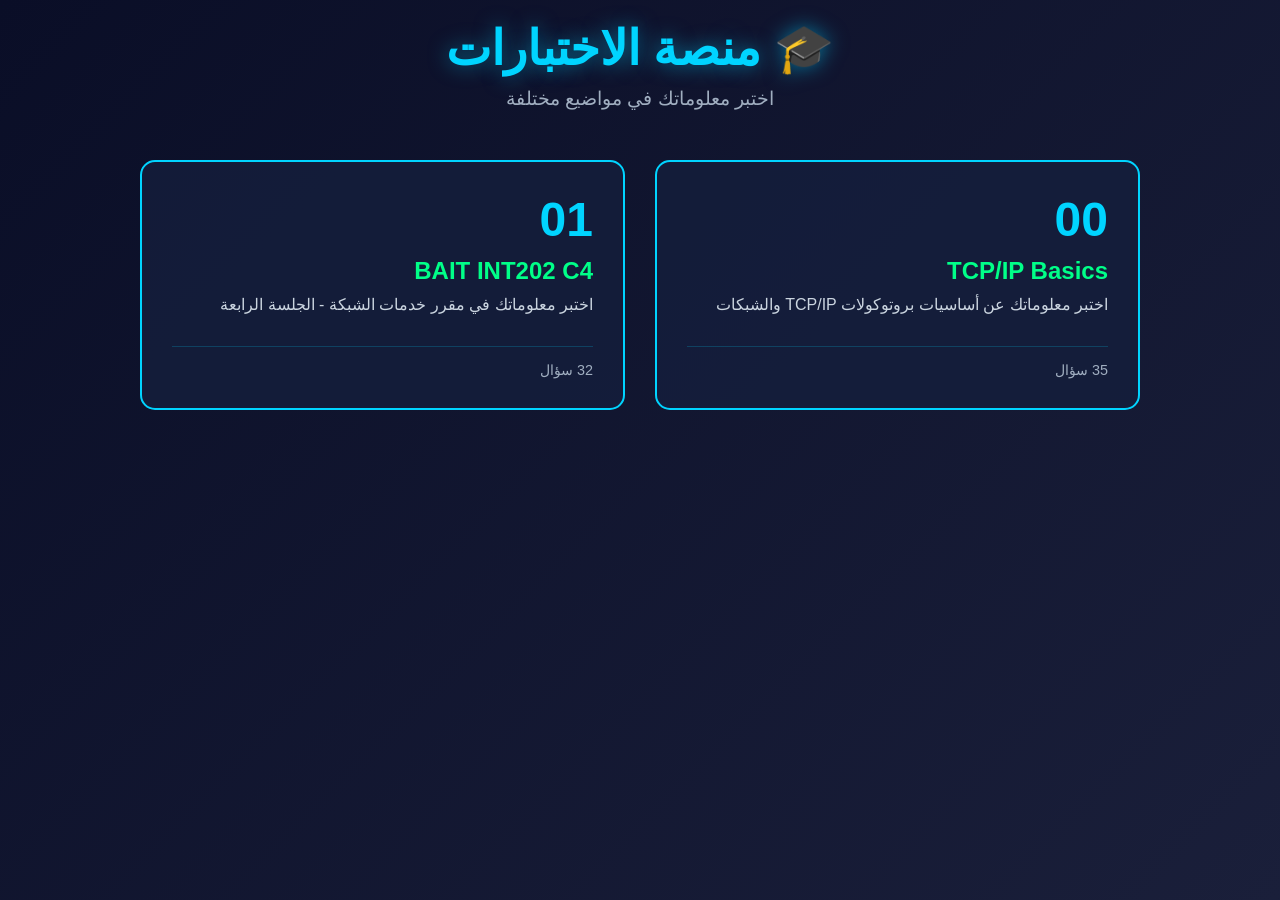
==== commit e9d27424: "Add all quiz questions - 35 for quiz00 and 32 for quiz01" ====
--- a/index.html
+++ b/index.html
@@ -129,7 +129,7 @@
                     <div class="quiz-title">BAIT INT202 C4</div>
                     <div class="quiz-description">اختبر معلوماتك في مقرر خدمات الشبكة - الجلسة الرابعة</div>
                 </div>
-                <div class="quiz-count">40 سؤال</div>
+                <div class="quiz-count">32 سؤال</div>
             </a>
         </div>
     </div>
@@ -137,118 +137,9 @@
     <div id="quiz-container" style="display: none;"></div>
 
     <script>
+const quizData = {"quiz00": {"title": "اختبار أساسيات TCP/IP", "subtitle": "اختبر معلوماتك عن بروتوكولات الشبكة", "questions": [{"type": "mcq", "text": "ما هو الغرض الأساسي من نموذج TCP/IP؟", "options": ["توفير إطار عمل لتصميم الشبكات", "تشفير البيانات", "إدارة أجهزة الكمبيوتر", "تصنيع الأجهزة"], "correct": 0, "explanation": "نموذج TCP/IP يوفر إطار عمل شامل لتصميم وتطوير الشبكات والاتصالات."}, {"type": "tf", "text": "بروتوكول TCP يوفر نقل البيانات بشكل موثوق مع التحقق من الأخطاء", "correct": true, "explanation": "نعم، TCP يوفر نقل موثوق مع التحقق من الأخطاء والتسليم المضمون."}, {"type": "mcq", "text": "كم عدد طبقات نموذج TCP/IP؟", "options": ["3 طبقات", "4 طبقات", "5 طبقات", "7 طبقات"], "correct": 1, "explanation": "نموذج TCP/IP يتكون من 4 طبقات: التطبيق، النقل، الإنترنت، والوصول للشبكة."}, {"type": "tf", "text": "بروتوكول UDP يوفر نقل البيانات بدون ضمان التسليم", "correct": true, "explanation": "نعم، UDP يوفر نقل سريع بدون ضمان التسليم أو التحقق من الأخطاء."}, {"type": "mcq", "text": "أي من البروتوكولات التالية يعمل في طبقة التطبيق؟", "options": ["IP", "TCP", "HTTP", "Ethernet"], "correct": 2, "explanation": "HTTP يعمل في طبقة التطبيق ويستخدم لنقل صفحات الويب."}, {"type": "mcq", "text": "ما هي الطبقة المسؤولة عن التوجيه في نموذج TCP/IP؟", "options": ["طبقة التطبيق", "طبقة النقل", "طبقة الإنترنت", "طبقة الوصول للشبكة"], "correct": 2, "explanation": "طبقة الإنترنت مسؤولة عن التوجيه (Routing) وتحديد المسار الأمثل للبيانات."}, {"type": "tf", "text": "بروتوكول IP يعمل في طبقة النقل", "correct": false, "explanation": "خطأ، بروتوكول IP يعمل في طبقة الإنترنت وليس طبقة النقل."}, {"type": "mcq", "text": "كم عدد البتات في عنوان IPv4؟", "options": ["16 بت", "32 بت", "64 بت", "128 بت"], "correct": 1, "explanation": "عنوان IPv4 يتكون من 32 بت، مما يسمح بـ 4.3 مليار عنوان فريد."}, {"type": "tf", "text": "عنوان IPv6 يوفر عدد عناوين أكثر من IPv4", "correct": true, "explanation": "نعم، IPv6 يستخدم 128 بت ويوفر عدد عناوين أكثر بكثير من IPv4."}, {"type": "mcq", "text": "ما هو دور بروتوكول ARP؟", "options": ["ترجمة أسماء النطاقات", "تحويل عناوين IP إلى عناوين MAC", "إدارة المنافذ", "تشفير البيانات"], "correct": 1, "explanation": "ARP يقوم بترجمة عناوين IP إلى عناوين MAC الفيزيائية."}, {"type": "tf", "text": "بروتوكول ICMP يستخدم لتشخيص مشاكل الشبكة", "correct": true, "explanation": "نعم، ICMP يستخدم في أدوات مثل ping و traceroute لتشخيص الشبكة."}, {"type": "mcq", "text": "ما هو العنوان الفيزيائي (MAC Address)؟", "options": ["عنوان يحدد الجهاز على الإنترنت", "عنوان يحدد الجهاز على الشبكة المحلية", "عنوان يحدد المنفذ", "عنوان يحدد التطبيق"], "correct": 1, "explanation": "عنوان MAC يحدد الجهاز على الشبكة المحلية ويتكون من 48 بت."}, {"type": "tf", "text": "عنوان MAC يتغير عند انتقال البيانات بين الشبكات المختلفة", "correct": true, "explanation": "نعم، عنوان MAC يتغير عند كل قفزة (hop) بين الأجهزة."}, {"type": "mcq", "text": "ما هو الفرق بين TCP و UDP؟", "options": ["TCP أسرع من UDP", "UDP يوفر نقل موثوق بينما TCP لا يوفر", "TCP يوفر نقل موثوق بينما UDP لا يوفر", "لا يوجد فرق"], "correct": 2, "explanation": "TCP يوفر نقل موثوق مع التحقق من الأخطاء، بينما UDP يوفر نقل سريع بدون ضمانات."}, {"type": "tf", "text": "بروتوكول DNS يستخدم لترجمة أسماء النطاقات إلى عناوين IP", "correct": true, "explanation": "نعم، DNS يقوم بترجمة أسماء النطاقات مثل google.com إلى عناوين IP."}, {"type": "mcq", "text": "ما هي الطبقة المسؤولة عن الاتصال الفيزيائي في نموذج TCP/IP؟", "options": ["طبقة التطبيق", "طبقة النقل", "طبقة الإنترنت", "طبقة الوصول للشبكة"], "correct": 3, "explanation": "طبقة الوصول للشبكة مسؤولة عن الاتصال الفيزيائي والأجهزة."}, {"type": "tf", "text": "بروتوكول FTP يستخدم لنقل الملفات عبر الإنترنت", "correct": true, "explanation": "نعم، FTP (File Transfer Protocol) يستخدم لنقل الملفات بين الأجهزة."}, {"type": "mcq", "text": "كم عدد المنافذ (Ports) المتاحة في بروتوكول TCP/UDP؟", "options": ["256", "1024", "65536", "1000000"], "correct": 2, "explanation": "هناك 65536 منفذ متاح (من 0 إلى 65535) لكل من TCP و UDP."}, {"type": "tf", "text": "المنافذ من 0 إلى 1023 تسمى Well-known ports", "correct": true, "explanation": "نعم، المنافذ من 0 إلى 1023 محجوزة للخدمات المعروفة."}, {"type": "mcq", "text": "ما هو رقم منفذ HTTP الافتراضي؟", "options": ["20", "21", "80", "443"], "correct": 2, "explanation": "منفذ HTTP الافتراضي هو 80، بينما HTTPS يستخدم 443."}, {"type": "tf", "text": "بروتوكول SMTP يستخدم لاستقبال البريد الإلكتروني", "correct": false, "explanation": "خطأ، SMTP يستخدم لإرسال البريد، بينما POP3 و IMAP يستخدمان للاستقبال."}, {"type": "mcq", "text": "ما هو الحد الأقصى لحجم رسالة UDP؟", "options": ["256 بايت", "512 بايت", "1024 بايت", "65535 بايت"], "correct": 3, "explanation": "الحد الأقصى لحجم رسالة UDP هو 65535 بايت (بما فيها الرأس)."}, {"type": "tf", "text": "TCP يستخدم ثلاث خطوات للاتصال (Three-way handshake)", "correct": true, "explanation": "نعم، TCP يستخدم SYN, SYN-ACK, ACK للاتصال."}, {"type": "mcq", "text": "ما هي الفئة الأولى من عناوين IPv4؟", "options": ["0.0.0.0 إلى 127.255.255.255", "128.0.0.0 إلى 191.255.255.255", "192.0.0.0 إلى 223.255.255.255", "224.0.0.0 إلى 239.255.255.255"], "correct": 0, "explanation": "الفئة A تبدأ من 0 إلى 127 وتستخدم 8 بت للشبكة و 24 بت للمضيف."}, {"type": "tf", "text": "عنوان 192.168.1.1 هو عنوان خاص (Private Address)", "correct": true, "explanation": "نعم، 192.168.x.x هي عناوين خاصة لا تستخدم على الإنترنت."}, {"type": "mcq", "text": "ما هو دور Subnet Mask؟", "options": ["تحديد الجهاز على الشبكة", "تقسيم الشبكة إلى شبكات فرعية", "تشفير البيانات", "توجيه البيانات"], "correct": 1, "explanation": "Subnet Mask يحدد أي جزء من عنوان IP ينتمي للشبكة وأي جزء للمضيف."}, {"type": "tf", "text": "بروتوكول IGMP يستخدم لإدارة مجموعات البث (Multicast)", "correct": true, "explanation": "نعم، IGMP يستخدم لإدارة عضوية مجموعات البث."}, {"type": "mcq", "text": "ما هو الحد الأقصى لعدد القفزات (Hops) في بروتوكول IP؟", "options": ["64", "128", "255", "512"], "correct": 2, "explanation": "الحد الأقصى لـ TTL (Time To Live) هو 255 قفزة."}, {"type": "tf", "text": "بروتوكول DHCP يوفر عناوين IP ديناميكية للأجهزة", "correct": true, "explanation": "نعم، DHCP يقوم بتوزيع عناوين IP تلقائياً على الأجهزة."}, {"type": "mcq", "text": "ما هو دور بروتوكول NAT (Network Address Translation)؟", "options": ["ترجمة أسماء النطاقات", "تحويل عناوين IP الخاصة إلى عناوين عامة", "تشفير البيانات", "توجيه البيانات"], "correct": 1, "explanation": "NAT يقوم بتحويل عناوين IP الخاصة إلى عناوين عامة للاتصال بالإنترنت."}, {"type": "tf", "text": "بروتوكول SSL/TLS يستخدم لتشفير الاتصالات", "correct": true, "explanation": "نعم، SSL/TLS يوفر تشفير آمن للاتصالات على الإنترنت."}, {"type": "mcq", "text": "ما هو الفرق بين Unicast و Broadcast؟", "options": ["Unicast للجميع و Broadcast لجهاز واحد", "Unicast لجهاز واحد و Broadcast للجميع", "لا يوجد فرق", "كلاهما للجميع"], "correct": 1, "explanation": "Unicast يرسل البيانات لجهاز واحد، بينما Broadcast يرسل للجميع."}, {"type": "tf", "text": "بروتوكول SNMP يستخدم لمراقبة الشبكات", "correct": true, "explanation": "نعم، SNMP (Simple Network Management Protocol) يستخدم لمراقبة وإدارة الأجهزة."}, {"type": "mcq", "text": "ما هو دور بروتوكول BGP؟", "options": ["توجيه البيانات داخل الشبكة المحلية", "توجيه البيانات بين الشبكات المختلفة", "إدارة المنافذ", "تشفير البيانات"], "correct": 1, "explanation": "BGP يستخدم لتوجيه البيانات بين الشبكات المختلفة على الإنترنت."}, {"type": "tf", "text": "بروتوكول RIP يستخدم عدد القفزات لتحديد أفضل مسار", "correct": true, "explanation": "نعم، RIP يستخدم Hop Count كمقياس لتحديد أفضل مسار."}]}, "quiz01": {"title": "اختبار BAIT INT202 C4", "subtitle": "خدمات الشبكة - الجلسة الرابعة", "questions": [{"type": "mcq", "text": "ما هو الفرق الأساسي بين نموذج Client-Server و P2P؟", "options": ["لا يوجد فرق", "في Client-Server يوجد خادم مركزي، بينما في P2P جميع الأجهزة متساوية", "P2P أسرع دائماً", "Client-Server يستخدم فقط للبريد الإلكتروني"], "correct": 1, "explanation": "في Client-Server يوجد خادم مركزي يقدم الخدمات، بينما في P2P كل جهاز يعمل كعميل وخادم."}, {"type": "tf", "text": "عملية الاتصال بين البرامج تتطلب استخدام منافذ (Ports)", "correct": true, "explanation": "نعم، المنافذ تحدد البرنامج المستقبل للبيانات على الجهاز."}, {"type": "mcq", "text": "كم عدد أنواع العناوين في الشبكات؟", "options": ["نوع واحد فقط", "نوعان: فيزيائي ومنطقي", "ثلاثة أنواع: فيزيائي، منطقي، ومنفذ", "أربعة أنواع"], "correct": 2, "explanation": "هناك ثلاثة أنواع: العنوان الفيزيائي (MAC)، المنطقي (IP)، والمنفذ (Port)."}, {"type": "tf", "text": "عنوان MAC يتغير عند انتقال البيانات بين الشبكات المختلفة", "correct": true, "explanation": "نعم، عنوان MAC يتغير عند كل قفزة (hop) بين الأجهزة."}, {"type": "mcq", "text": "ما هو دور بروتوكول ARP؟", "options": ["ترجمة أسماء النطاقات", "تحويل عناوين IP إلى عناوين MAC", "إدارة المنافذ", "تشفير البيانات"], "correct": 1, "explanation": "ARP يقوم بترجمة عناوين IP إلى عناوين MAC الفيزيائية."}, {"type": "tf", "text": "بروتوكول ICMP يستخدم لتشخيص مشاكل الشبكة", "correct": true, "explanation": "نعم، ICMP يستخدم في أدوات مثل ping و traceroute لتشخيص الشبكة."}, {"type": "mcq", "text": "ما هو العنوان الفيزيائي (MAC Address)؟", "options": ["عنوان يحدد الجهاز على الإنترنت", "عنوان يحدد الجهاز على الشبكة المحلية", "عنوان يحدد المنفذ", "عنوان يحدد التطبيق"], "correct": 1, "explanation": "عنوان MAC يحدد الجهاز على الشبكة المحلية ويتكون من 48 بت."}, {"type": "tf", "text": "عنوان IP يتغير عند انتقال البيانات بين الشبكات", "correct": false, "explanation": "خطأ، عنوان IP لا يتغير بينما عنوان MAC هو الذي يتغير."}, {"type": "mcq", "text": "ما هو الفرق بين TCP و UDP؟", "options": ["TCP أسرع من UDP", "UDP يوفر نقل موثوق بينما TCP لا يوفر", "TCP يوفر نقل موثوق بينما UDP لا يوفر", "لا يوجد فرق"], "correct": 2, "explanation": "TCP يوفر نقل موثوق مع التحقق من الأخطاء، بينما UDP يوفر نقل سريع بدون ضمانات."}, {"type": "tf", "text": "بروتوكول DNS يستخدم لترجمة أسماء النطاقات إلى عناوين IP", "correct": true, "explanation": "نعم، DNS يقوم بترجمة أسماء النطاقات مثل google.com إلى عناوين IP."}, {"type": "mcq", "text": "كم عدد طبقات نموذج OSI؟", "options": ["4 طبقات", "5 طبقات", "6 طبقات", "7 طبقات"], "correct": 3, "explanation": "نموذج OSI يتكون من 7 طبقات: Physical, Data Link, Network, Transport, Session, Presentation, Application."}, {"type": "tf", "text": "بروتوكول FTP يستخدم لنقل الملفات عبر الإنترنت", "correct": true, "explanation": "نعم، FTP (File Transfer Protocol) يستخدم لنقل الملفات بين الأجهزة."}, {"type": "mcq", "text": "ما هو رقم منفذ HTTP الافتراضي؟", "options": ["20", "21", "80", "443"], "correct": 2, "explanation": "منفذ HTTP الافتراضي هو 80، بينما HTTPS يستخدم 443."}, {"type": "tf", "text": "بروتوكول SMTP يستخدم لإرسال البريد الإلكتروني", "correct": true, "explanation": "نعم، SMTP يستخدم لإرسال البريد، بينما POP3 و IMAP يستخدمان للاستقبال."}, {"type": "mcq", "text": "ما هو الحد الأقصى لحجم رسالة UDP؟", "options": ["256 بايت", "512 بايت", "1024 بايت", "65535 بايت"], "correct": 3, "explanation": "الحد الأقصى لحجم رسالة UDP هو 65535 بايت (بما فيها الرأس)."}, {"type": "tf", "text": "TCP يستخدم ثلاث خطوات للاتصال (Three-way handshake)", "correct": true, "explanation": "نعم، TCP يستخدم SYN, SYN-ACK, ACK للاتصال."}, {"type": "mcq", "text": "ما هي الفئة الأولى من عناوين IPv4؟", "options": ["0.0.0.0 إلى 127.255.255.255", "128.0.0.0 إلى 191.255.255.255", "192.0.0.0 إلى 223.255.255.255", "224.0.0.0 إلى 239.255.255.255"], "correct": 0, "explanation": "الفئة A تبدأ من 0 إلى 127 وتستخدم 8 بت للشبكة و 24 بت للمضيف."}, {"type": "tf", "text": "عنوان 192.168.1.1 هو عنوان خاص (Private Address)", "correct": true, "explanation": "نعم، 192.168.x.x هي عناوين خاصة لا تستخدم على الإنترنت."}, {"type": "mcq", "text": "ما هو دور Subnet Mask؟", "options": ["تحديد الجهاز على الشبكة", "تقسيم الشبكة إلى شبكات فرعية", "تشفير البيانات", "توجيه البيانات"], "correct": 1, "explanation": "Subnet Mask يحدد أي جزء من عنوان IP ينتمي للشبكة وأي جزء للمضيف."}, {"type": "tf", "text": "بروتوكول IGMP يستخدم لإدارة مجموعات البث (Multicast)", "correct": true, "explanation": "نعم، IGMP يستخدم لإدارة عضوية مجموعات البث."}, {"type": "mcq", "text": "ما هو الحد الأقصى لعدد القفزات (Hops) في بروتوكول IP؟", "options": ["64", "128", "255", "512"], "correct": 2, "explanation": "الحد الأقصى لـ TTL (Time To Live) هو 255 قفزة."}, {"type": "tf", "text": "بروتوكول DHCP يوفر عناوين IP ديناميكية للأجهزة", "correct": true, "explanation": "نعم، DHCP يقوم بتوزيع عناوين IP تلقائياً على الأجهزة."}, {"type": "mcq", "text": "ما هو دور بروتوكول NAT (Network Address Translation)؟", "options": ["ترجمة أسماء النطاقات", "تحويل عناوين IP الخاصة إلى عناوين عامة", "تشفير البيانات", "توجيه البيانات"], "correct": 1, "explanation": "NAT يقوم بتحويل عناوين IP الخاصة إلى عناوين عامة للاتصال بالإنترنت."}, {"type": "tf", "text": "بروتوكول SSL/TLS يستخدم لتشفير الاتصالات", "correct": true, "explanation": "نعم، SSL/TLS يوفر تشفير آمن للاتصالات على الإنترنت."}, {"type": "mcq", "text": "ما هو الفرق بين Unicast و Broadcast؟", "options": ["Unicast للجميع و Broadcast لجهاز واحد", "Unicast لجهاز واحد و Broadcast للجميع", "لا يوجد فرق", "كلاهما للجميع"], "correct": 1, "explanation": "Unicast يرسل البيانات لجهاز واحد، بينما Broadcast يرسل للجميع."}, {"type": "tf", "text": "بروتوكول SNMP يستخدم لمراقبة الشبكات", "correct": true, "explanation": "نعم، SNMP (Simple Network Management Protocol) يستخدم لمراقبة وإدارة الأجهزة."}, {"type": "mcq", "text": "ما هو دور بروتوكول BGP؟", "options": ["توجيه البيانات داخل الشبكة المحلية", "توجيه البيانات بين الشبكات المختلفة", "إدارة المنافذ", "تشفير البيانات"], "correct": 1, "explanation": "BGP يستخدم لتوجيه البيانات بين الشبكات المختلفة على الإنترنت."}, {"type": "tf", "text": "بروتوكول RIP يستخدم عدد القفزات لتحديد أفضل مسار", "correct": true, "explanation": "نعم، RIP يستخدم Hop Count كمقياس لتحديد أفضل مسار."}, {"type": "mcq", "text": "ما هو دور بروتوكول OSPF؟", "options": ["توجيه البيانات بناءً على عدد القفزات", "توجيه البيانات بناءً على سرعة الرابط", "إدارة المنافذ", "تشفير البيانات"], "correct": 1, "explanation": "OSPF يستخدم سرعة الرابط (Link State) لتحديد أفضل مسار."}, {"type": "tf", "text": "بروتوكول HTTP يستخدم TCP للاتصال", "correct": true, "explanation": "نعم، HTTP يستخدم TCP على المنفذ 80 للاتصال الموثوق."}, {"type": "mcq", "text": "ما هو دور بروتوكول TELNET؟", "options": ["نقل الملفات", "الوصول البعيد للأجهزة", "إرسال البريد", "ترجمة أسماء النطاقات"], "correct": 1, "explanation": "TELNET يوفر الوصول البعيد والتحكم بالأجهزة عبر الشبكة."}, {"type": "tf", "text": "بروتوكول SSH أكثر أماناً من TELNET", "correct": true, "explanation": "نعم، SSH يوفر تشفير آمن بينما TELNET ينقل البيانات بدون تشفير."}]}};
+
         function loadQuiz(quizId) {
-            const quizData = {
-                quiz00: {
-                    title: 'اختبار أساسيات TCP/IP',
-                    subtitle: 'اختبر معلوماتك عن بروتوكولات الشبكة',
-                    questions: [
-                        {
-                            type: 'mcq',
-                            text: 'ما هو الغرض الأساسي من نموذج TCP/IP؟',
-                            options: [
-                                'توفير إطار عمل لتصميم الشبكات',
-                                'تشفير البيانات',
-                                'إدارة أجهزة الكمبيوتر',
-                                'تصنيع الأجهزة'
-                            ],
-                            correct: 0,
-                            explanation: 'نموذج TCP/IP يوفر إطار عمل شامل لتصميم وتطوير الشبكات والاتصالات.'
-                        },
-                        {
-                            type: 'tf',
-                            text: 'بروتوكول TCP يوفر نقل البيانات بشكل موثوق مع التحقق من الأخطاء',
-                            correct: true,
-                            explanation: 'نعم، TCP يوفر نقل موثوق مع التحقق من الأخطاء والتسليم المضمون.'
-                        },
-                        {
-                            type: 'mcq',
-                            text: 'كم عدد طبقات نموذج TCP/IP؟',
-                            options: [
-                                '3 طبقات',
-                                '4 طبقات',
-                                '5 طبقات',
-                                '7 طبقات'
-                            ],
-                            correct: 1,
-                            explanation: 'نموذج TCP/IP يتكون من 4 طبقات: التطبيق، النقل، الإنترنت، والوصول للشبكة.'
-                        },
-                        {
-                            type: 'tf',
-                            text: 'بروتوكول UDP يوفر نقل البيانات بدون ضمان التسليم',
-                            correct: true,
-                            explanation: 'نعم، UDP يوفر نقل سريع بدون ضمان التسليم أو التحقق من الأخطاء.'
-                        },
-                        {
-                            type: 'mcq',
-                            text: 'أي من البروتوكولات التالية يعمل في طبقة التطبيق؟',
-                            options: [
-                                'IP',
-                                'TCP',
-                                'HTTP',
-                                'Ethernet'
-                            ],
-                            correct: 2,
-                            explanation: 'HTTP يعمل في طبقة التطبيق ويستخدم لنقل صفحات الويب.'
-                        }
-                    ]
-                },
-                quiz01: {
-                    title: 'اختبار BAIT INT202 C4',
-                    subtitle: 'خدمات الشبكة - الجلسة الرابعة',
-                    questions: [
-                        {
-                            type: 'mcq',
-                            text: 'ما هو الفرق الأساسي بين نموذج Client-Server و P2P؟',
-                            options: [
-                                'لا يوجد فرق',
-                                'في Client-Server يوجد خادم مركزي، بينما في P2P جميع الأجهزة متساوية',
-                                'P2P أسرع دائماً',
-                                'Client-Server يستخدم فقط للبريد الإلكتروني'
-                            ],
-                            correct: 1,
-                            explanation: 'في Client-Server يوجد خادم مركزي يقدم الخدمات، بينما في P2P كل جهاز يعمل كعميل وخادم.'
-                        },
-                        {
-                            type: 'tf',
-                            text: 'عملية الاتصال بين البرامج تتطلب استخدام منافذ (Ports)',
-                            correct: true,
-                            explanation: 'نعم، المنافذ تحدد البرنامج المستقبل للبيانات على الجهاز.'
-                        },
-                        {
-                            type: 'mcq',
-                            text: 'كم عدد أنواع العناوين في الشبكات؟',
-                            options: [
-                                'نوع واحد فقط',
-                                'نوعان: فيزيائي ومنطقي',
-                                'ثلاثة أنواع: فيزيائي، منطقي، ومنفذ',
-                                'أربعة أنواع'
-                            ],
-                            correct: 2,
-                            explanation: 'هناك ثلاثة أنواع: العنوان الفيزيائي (MAC)، المنطقي (IP)، والمنفذ (Port).'
-                        },
-                        {
-                            type: 'tf',
-                            text: 'عنوان MAC يتغير عند انتقال البيانات بين الشبكات المختلفة',
-                            correct: true,
-                            explanation: 'نعم، عنوان MAC يتغير عند كل قفزة (hop) بين الأجهزة.'
-                        },
-                        {
-                            type: 'mcq',
-                            text: 'ما هو دور بروتوكول ARP؟',
-                            options: [
-                                'ترجمة أسماء النطاقات',
-                                'تحويل عناوين IP إلى عناوين MAC',
-                                'إدارة المنافذ',
-                                'تشفير البيانات'
-                            ],
-                            correct: 1,
-                            explanation: 'ARP يقوم بترجمة عناوين IP إلى عناوين MAC الفيزيائية.'
-                        }
-                    ]
-                }
-            };
-
             const quiz = quizData[quizId];
             if (!quiz) return;
 
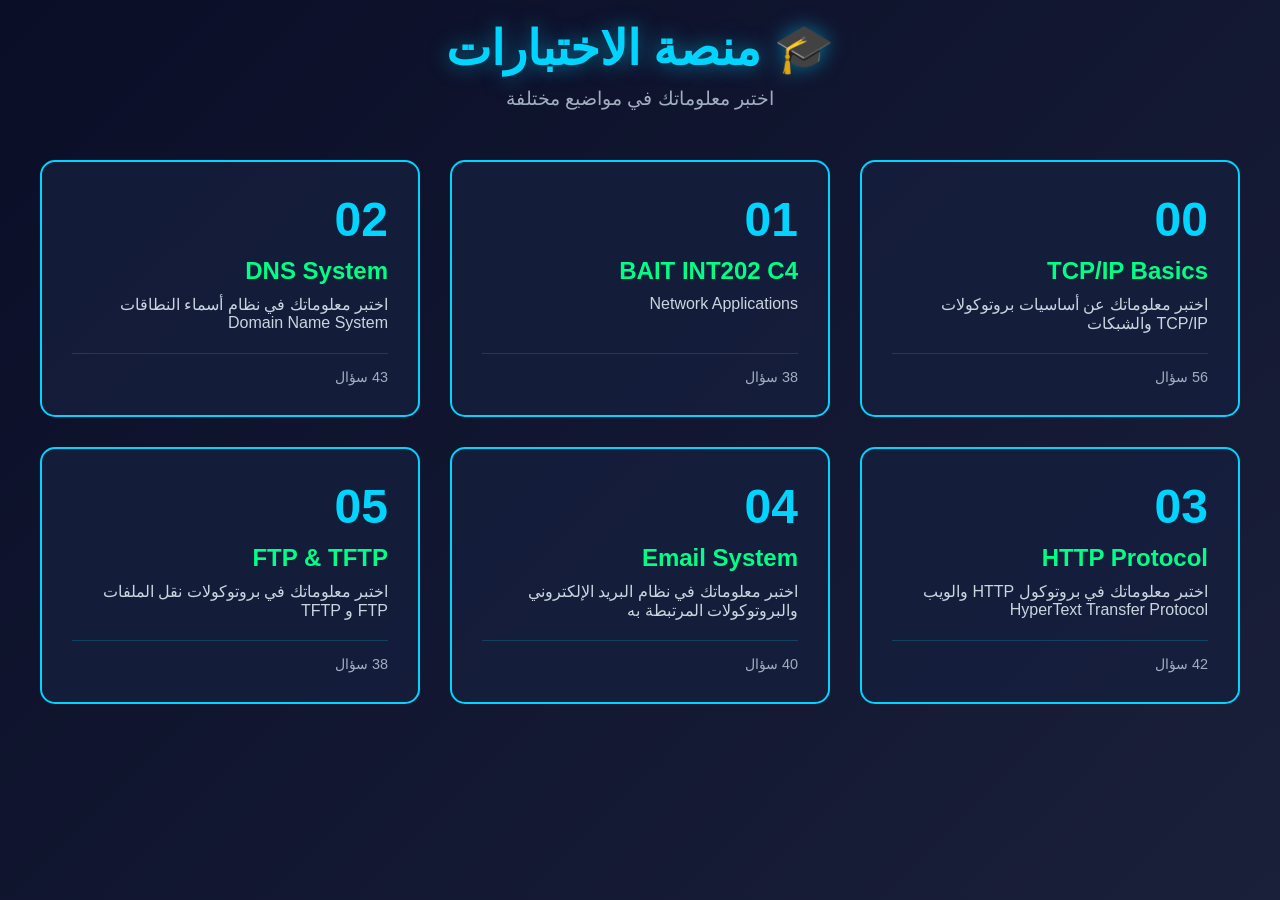
==== commit df552d9f: "Update quiz 01 description" ====
--- a/index.html
+++ b/index.html
@@ -18,7 +18,7 @@
             padding: 20px;
         }
         .container {
-            max-width: 1000px;
+            max-width: 1200px;
             margin: 0 auto;
         }
         .header {
@@ -120,16 +120,52 @@
                     <div class="quiz-title">TCP/IP Basics</div>
                     <div class="quiz-description">اختبر معلوماتك عن أساسيات بروتوكولات TCP/IP والشبكات</div>
                 </div>
-                <div class="quiz-count">35 سؤال</div>
+                <div class="quiz-count">56 سؤال</div>
             </a>
 
             <a href="javascript:void(0);" onclick="loadQuiz('quiz01')" class="quiz-card">
                 <div>
                     <div class="quiz-number">01</div>
                     <div class="quiz-title">BAIT INT202 C4</div>
-                    <div class="quiz-description">اختبر معلوماتك في مقرر خدمات الشبكة - الجلسة الرابعة</div>
-                </div>
-                <div class="quiz-count">32 سؤال</div>
+                    <div class="quiz-description">Network Applications</div>
+                </div>
+                <div class="quiz-count">38 سؤال</div>
+            </a>
+
+            <a href="javascript:void(0);" onclick="loadQuiz('quiz02')" class="quiz-card">
+                <div>
+                    <div class="quiz-number">02</div>
+                    <div class="quiz-title">DNS System</div>
+                    <div class="quiz-description">اختبر معلوماتك في نظام أسماء النطاقات Domain Name System</div>
+                </div>
+                <div class="quiz-count">43 سؤال</div>
+            </a>
+
+            <a href="javascript:void(0);" onclick="loadQuiz('quiz03')" class="quiz-card">
+                <div>
+                    <div class="quiz-number">03</div>
+                    <div class="quiz-title">HTTP Protocol</div>
+                    <div class="quiz-description">اختبر معلوماتك في بروتوكول HTTP والويب HyperText Transfer Protocol</div>
+                </div>
+                <div class="quiz-count">42 سؤال</div>
+            </a>
+
+            <a href="javascript:void(0);" onclick="loadQuiz('quiz04')" class="quiz-card">
+                <div>
+                    <div class="quiz-number">04</div>
+                    <div class="quiz-title">Email System</div>
+                    <div class="quiz-description">اختبر معلوماتك في نظام البريد الإلكتروني والبروتوكولات المرتبطة به</div>
+                </div>
+                <div class="quiz-count">40 سؤال</div>
+            </a>
+
+            <a href="javascript:void(0);" onclick="loadQuiz('quiz05')" class="quiz-card">
+                <div>
+                    <div class="quiz-number">05</div>
+                    <div class="quiz-title">FTP & TFTP</div>
+                    <div class="quiz-description">اختبر معلوماتك في بروتوكولات نقل الملفات FTP و TFTP</div>
+                </div>
+                <div class="quiz-count">38 سؤال</div>
             </a>
         </div>
     </div>
@@ -137,7 +173,7 @@
     <div id="quiz-container" style="display: none;"></div>
 
     <script>
-const quizData = {"quiz00": {"title": "اختبار أساسيات TCP/IP", "subtitle": "اختبر معلوماتك عن بروتوكولات الشبكة", "questions": [{"type": "mcq", "text": "ما هو الغرض الأساسي من نموذج TCP/IP؟", "options": ["توفير إطار عمل لتصميم الشبكات", "تشفير البيانات", "إدارة أجهزة الكمبيوتر", "تصنيع الأجهزة"], "correct": 0, "explanation": "نموذج TCP/IP يوفر إطار عمل شامل لتصميم وتطوير الشبكات والاتصالات."}, {"type": "tf", "text": "بروتوكول TCP يوفر نقل البيانات بشكل موثوق مع التحقق من الأخطاء", "correct": true, "explanation": "نعم، TCP يوفر نقل موثوق مع التحقق من الأخطاء والتسليم المضمون."}, {"type": "mcq", "text": "كم عدد طبقات نموذج TCP/IP؟", "options": ["3 طبقات", "4 طبقات", "5 طبقات", "7 طبقات"], "correct": 1, "explanation": "نموذج TCP/IP يتكون من 4 طبقات: التطبيق، النقل، الإنترنت، والوصول للشبكة."}, {"type": "tf", "text": "بروتوكول UDP يوفر نقل البيانات بدون ضمان التسليم", "correct": true, "explanation": "نعم، UDP يوفر نقل سريع بدون ضمان التسليم أو التحقق من الأخطاء."}, {"type": "mcq", "text": "أي من البروتوكولات التالية يعمل في طبقة التطبيق؟", "options": ["IP", "TCP", "HTTP", "Ethernet"], "correct": 2, "explanation": "HTTP يعمل في طبقة التطبيق ويستخدم لنقل صفحات الويب."}, {"type": "mcq", "text": "ما هي الطبقة المسؤولة عن التوجيه في نموذج TCP/IP؟", "options": ["طبقة التطبيق", "طبقة النقل", "طبقة الإنترنت", "طبقة الوصول للشبكة"], "correct": 2, "explanation": "طبقة الإنترنت مسؤولة عن التوجيه (Routing) وتحديد المسار الأمثل للبيانات."}, {"type": "tf", "text": "بروتوكول IP يعمل في طبقة النقل", "correct": false, "explanation": "خطأ، بروتوكول IP يعمل في طبقة الإنترنت وليس طبقة النقل."}, {"type": "mcq", "text": "كم عدد البتات في عنوان IPv4؟", "options": ["16 بت", "32 بت", "64 بت", "128 بت"], "correct": 1, "explanation": "عنوان IPv4 يتكون من 32 بت، مما يسمح بـ 4.3 مليار عنوان فريد."}, {"type": "tf", "text": "عنوان IPv6 يوفر عدد عناوين أكثر من IPv4", "correct": true, "explanation": "نعم، IPv6 يستخدم 128 بت ويوفر عدد عناوين أكثر بكثير من IPv4."}, {"type": "mcq", "text": "ما هو دور بروتوكول ARP؟", "options": ["ترجمة أسماء النطاقات", "تحويل عناوين IP إلى عناوين MAC", "إدارة المنافذ", "تشفير البيانات"], "correct": 1, "explanation": "ARP يقوم بترجمة عناوين IP إلى عناوين MAC الفيزيائية."}, {"type": "tf", "text": "بروتوكول ICMP يستخدم لتشخيص مشاكل الشبكة", "correct": true, "explanation": "نعم، ICMP يستخدم في أدوات مثل ping و traceroute لتشخيص الشبكة."}, {"type": "mcq", "text": "ما هو العنوان الفيزيائي (MAC Address)؟", "options": ["عنوان يحدد الجهاز على الإنترنت", "عنوان يحدد الجهاز على الشبكة المحلية", "عنوان يحدد المنفذ", "عنوان يحدد التطبيق"], "correct": 1, "explanation": "عنوان MAC يحدد الجهاز على الشبكة المحلية ويتكون من 48 بت."}, {"type": "tf", "text": "عنوان MAC يتغير عند انتقال البيانات بين الشبكات المختلفة", "correct": true, "explanation": "نعم، عنوان MAC يتغير عند كل قفزة (hop) بين الأجهزة."}, {"type": "mcq", "text": "ما هو الفرق بين TCP و UDP؟", "options": ["TCP أسرع من UDP", "UDP يوفر نقل موثوق بينما TCP لا يوفر", "TCP يوفر نقل موثوق بينما UDP لا يوفر", "لا يوجد فرق"], "correct": 2, "explanation": "TCP يوفر نقل موثوق مع التحقق من الأخطاء، بينما UDP يوفر نقل سريع بدون ضمانات."}, {"type": "tf", "text": "بروتوكول DNS يستخدم لترجمة أسماء النطاقات إلى عناوين IP", "correct": true, "explanation": "نعم، DNS يقوم بترجمة أسماء النطاقات مثل google.com إلى عناوين IP."}, {"type": "mcq", "text": "ما هي الطبقة المسؤولة عن الاتصال الفيزيائي في نموذج TCP/IP؟", "options": ["طبقة التطبيق", "طبقة النقل", "طبقة الإنترنت", "طبقة الوصول للشبكة"], "correct": 3, "explanation": "طبقة الوصول للشبكة مسؤولة عن الاتصال الفيزيائي والأجهزة."}, {"type": "tf", "text": "بروتوكول FTP يستخدم لنقل الملفات عبر الإنترنت", "correct": true, "explanation": "نعم، FTP (File Transfer Protocol) يستخدم لنقل الملفات بين الأجهزة."}, {"type": "mcq", "text": "كم عدد المنافذ (Ports) المتاحة في بروتوكول TCP/UDP؟", "options": ["256", "1024", "65536", "1000000"], "correct": 2, "explanation": "هناك 65536 منفذ متاح (من 0 إلى 65535) لكل من TCP و UDP."}, {"type": "tf", "text": "المنافذ من 0 إلى 1023 تسمى Well-known ports", "correct": true, "explanation": "نعم، المنافذ من 0 إلى 1023 محجوزة للخدمات المعروفة."}, {"type": "mcq", "text": "ما هو رقم منفذ HTTP الافتراضي؟", "options": ["20", "21", "80", "443"], "correct": 2, "explanation": "منفذ HTTP الافتراضي هو 80، بينما HTTPS يستخدم 443."}, {"type": "tf", "text": "بروتوكول SMTP يستخدم لاستقبال البريد الإلكتروني", "correct": false, "explanation": "خطأ، SMTP يستخدم لإرسال البريد، بينما POP3 و IMAP يستخدمان للاستقبال."}, {"type": "mcq", "text": "ما هو الحد الأقصى لحجم رسالة UDP؟", "options": ["256 بايت", "512 بايت", "1024 بايت", "65535 بايت"], "correct": 3, "explanation": "الحد الأقصى لحجم رسالة UDP هو 65535 بايت (بما فيها الرأس)."}, {"type": "tf", "text": "TCP يستخدم ثلاث خطوات للاتصال (Three-way handshake)", "correct": true, "explanation": "نعم، TCP يستخدم SYN, SYN-ACK, ACK للاتصال."}, {"type": "mcq", "text": "ما هي الفئة الأولى من عناوين IPv4؟", "options": ["0.0.0.0 إلى 127.255.255.255", "128.0.0.0 إلى 191.255.255.255", "192.0.0.0 إلى 223.255.255.255", "224.0.0.0 إلى 239.255.255.255"], "correct": 0, "explanation": "الفئة A تبدأ من 0 إلى 127 وتستخدم 8 بت للشبكة و 24 بت للمضيف."}, {"type": "tf", "text": "عنوان 192.168.1.1 هو عنوان خاص (Private Address)", "correct": true, "explanation": "نعم، 192.168.x.x هي عناوين خاصة لا تستخدم على الإنترنت."}, {"type": "mcq", "text": "ما هو دور Subnet Mask؟", "options": ["تحديد الجهاز على الشبكة", "تقسيم الشبكة إلى شبكات فرعية", "تشفير البيانات", "توجيه البيانات"], "correct": 1, "explanation": "Subnet Mask يحدد أي جزء من عنوان IP ينتمي للشبكة وأي جزء للمضيف."}, {"type": "tf", "text": "بروتوكول IGMP يستخدم لإدارة مجموعات البث (Multicast)", "correct": true, "explanation": "نعم، IGMP يستخدم لإدارة عضوية مجموعات البث."}, {"type": "mcq", "text": "ما هو الحد الأقصى لعدد القفزات (Hops) في بروتوكول IP؟", "options": ["64", "128", "255", "512"], "correct": 2, "explanation": "الحد الأقصى لـ TTL (Time To Live) هو 255 قفزة."}, {"type": "tf", "text": "بروتوكول DHCP يوفر عناوين IP ديناميكية للأجهزة", "correct": true, "explanation": "نعم، DHCP يقوم بتوزيع عناوين IP تلقائياً على الأجهزة."}, {"type": "mcq", "text": "ما هو دور بروتوكول NAT (Network Address Translation)؟", "options": ["ترجمة أسماء النطاقات", "تحويل عناوين IP الخاصة إلى عناوين عامة", "تشفير البيانات", "توجيه البيانات"], "correct": 1, "explanation": "NAT يقوم بتحويل عناوين IP الخاصة إلى عناوين عامة للاتصال بالإنترنت."}, {"type": "tf", "text": "بروتوكول SSL/TLS يستخدم لتشفير الاتصالات", "correct": true, "explanation": "نعم، SSL/TLS يوفر تشفير آمن للاتصالات على الإنترنت."}, {"type": "mcq", "text": "ما هو الفرق بين Unicast و Broadcast؟", "options": ["Unicast للجميع و Broadcast لجهاز واحد", "Unicast لجهاز واحد و Broadcast للجميع", "لا يوجد فرق", "كلاهما للجميع"], "correct": 1, "explanation": "Unicast يرسل البيانات لجهاز واحد، بينما Broadcast يرسل للجميع."}, {"type": "tf", "text": "بروتوكول SNMP يستخدم لمراقبة الشبكات", "correct": true, "explanation": "نعم، SNMP (Simple Network Management Protocol) يستخدم لمراقبة وإدارة الأجهزة."}, {"type": "mcq", "text": "ما هو دور بروتوكول BGP؟", "options": ["توجيه البيانات داخل الشبكة المحلية", "توجيه البيانات بين الشبكات المختلفة", "إدارة المنافذ", "تشفير البيانات"], "correct": 1, "explanation": "BGP يستخدم لتوجيه البيانات بين الشبكات المختلفة على الإنترنت."}, {"type": "tf", "text": "بروتوكول RIP يستخدم عدد القفزات لتحديد أفضل مسار", "correct": true, "explanation": "نعم، RIP يستخدم Hop Count كمقياس لتحديد أفضل مسار."}]}, "quiz01": {"title": "اختبار BAIT INT202 C4", "subtitle": "خدمات الشبكة - الجلسة الرابعة", "questions": [{"type": "mcq", "text": "ما هو الفرق الأساسي بين نموذج Client-Server و P2P؟", "options": ["لا يوجد فرق", "في Client-Server يوجد خادم مركزي، بينما في P2P جميع الأجهزة متساوية", "P2P أسرع دائماً", "Client-Server يستخدم فقط للبريد الإلكتروني"], "correct": 1, "explanation": "في Client-Server يوجد خادم مركزي يقدم الخدمات، بينما في P2P كل جهاز يعمل كعميل وخادم."}, {"type": "tf", "text": "عملية الاتصال بين البرامج تتطلب استخدام منافذ (Ports)", "correct": true, "explanation": "نعم، المنافذ تحدد البرنامج المستقبل للبيانات على الجهاز."}, {"type": "mcq", "text": "كم عدد أنواع العناوين في الشبكات؟", "options": ["نوع واحد فقط", "نوعان: فيزيائي ومنطقي", "ثلاثة أنواع: فيزيائي، منطقي، ومنفذ", "أربعة أنواع"], "correct": 2, "explanation": "هناك ثلاثة أنواع: العنوان الفيزيائي (MAC)، المنطقي (IP)، والمنفذ (Port)."}, {"type": "tf", "text": "عنوان MAC يتغير عند انتقال البيانات بين الشبكات المختلفة", "correct": true, "explanation": "نعم، عنوان MAC يتغير عند كل قفزة (hop) بين الأجهزة."}, {"type": "mcq", "text": "ما هو دور بروتوكول ARP؟", "options": ["ترجمة أسماء النطاقات", "تحويل عناوين IP إلى عناوين MAC", "إدارة المنافذ", "تشفير البيانات"], "correct": 1, "explanation": "ARP يقوم بترجمة عناوين IP إلى عناوين MAC الفيزيائية."}, {"type": "tf", "text": "بروتوكول ICMP يستخدم لتشخيص مشاكل الشبكة", "correct": true, "explanation": "نعم، ICMP يستخدم في أدوات مثل ping و traceroute لتشخيص الشبكة."}, {"type": "mcq", "text": "ما هو العنوان الفيزيائي (MAC Address)؟", "options": ["عنوان يحدد الجهاز على الإنترنت", "عنوان يحدد الجهاز على الشبكة المحلية", "عنوان يحدد المنفذ", "عنوان يحدد التطبيق"], "correct": 1, "explanation": "عنوان MAC يحدد الجهاز على الشبكة المحلية ويتكون من 48 بت."}, {"type": "tf", "text": "عنوان IP يتغير عند انتقال البيانات بين الشبكات", "correct": false, "explanation": "خطأ، عنوان IP لا يتغير بينما عنوان MAC هو الذي يتغير."}, {"type": "mcq", "text": "ما هو الفرق بين TCP و UDP؟", "options": ["TCP أسرع من UDP", "UDP يوفر نقل موثوق بينما TCP لا يوفر", "TCP يوفر نقل موثوق بينما UDP لا يوفر", "لا يوجد فرق"], "correct": 2, "explanation": "TCP يوفر نقل موثوق مع التحقق من الأخطاء، بينما UDP يوفر نقل سريع بدون ضمانات."}, {"type": "tf", "text": "بروتوكول DNS يستخدم لترجمة أسماء النطاقات إلى عناوين IP", "correct": true, "explanation": "نعم، DNS يقوم بترجمة أسماء النطاقات مثل google.com إلى عناوين IP."}, {"type": "mcq", "text": "كم عدد طبقات نموذج OSI؟", "options": ["4 طبقات", "5 طبقات", "6 طبقات", "7 طبقات"], "correct": 3, "explanation": "نموذج OSI يتكون من 7 طبقات: Physical, Data Link, Network, Transport, Session, Presentation, Application."}, {"type": "tf", "text": "بروتوكول FTP يستخدم لنقل الملفات عبر الإنترنت", "correct": true, "explanation": "نعم، FTP (File Transfer Protocol) يستخدم لنقل الملفات بين الأجهزة."}, {"type": "mcq", "text": "ما هو رقم منفذ HTTP الافتراضي؟", "options": ["20", "21", "80", "443"], "correct": 2, "explanation": "منفذ HTTP الافتراضي هو 80، بينما HTTPS يستخدم 443."}, {"type": "tf", "text": "بروتوكول SMTP يستخدم لإرسال البريد الإلكتروني", "correct": true, "explanation": "نعم، SMTP يستخدم لإرسال البريد، بينما POP3 و IMAP يستخدمان للاستقبال."}, {"type": "mcq", "text": "ما هو الحد الأقصى لحجم رسالة UDP؟", "options": ["256 بايت", "512 بايت", "1024 بايت", "65535 بايت"], "correct": 3, "explanation": "الحد الأقصى لحجم رسالة UDP هو 65535 بايت (بما فيها الرأس)."}, {"type": "tf", "text": "TCP يستخدم ثلاث خطوات للاتصال (Three-way handshake)", "correct": true, "explanation": "نعم، TCP يستخدم SYN, SYN-ACK, ACK للاتصال."}, {"type": "mcq", "text": "ما هي الفئة الأولى من عناوين IPv4؟", "options": ["0.0.0.0 إلى 127.255.255.255", "128.0.0.0 إلى 191.255.255.255", "192.0.0.0 إلى 223.255.255.255", "224.0.0.0 إلى 239.255.255.255"], "correct": 0, "explanation": "الفئة A تبدأ من 0 إلى 127 وتستخدم 8 بت للشبكة و 24 بت للمضيف."}, {"type": "tf", "text": "عنوان 192.168.1.1 هو عنوان خاص (Private Address)", "correct": true, "explanation": "نعم، 192.168.x.x هي عناوين خاصة لا تستخدم على الإنترنت."}, {"type": "mcq", "text": "ما هو دور Subnet Mask؟", "options": ["تحديد الجهاز على الشبكة", "تقسيم الشبكة إلى شبكات فرعية", "تشفير البيانات", "توجيه البيانات"], "correct": 1, "explanation": "Subnet Mask يحدد أي جزء من عنوان IP ينتمي للشبكة وأي جزء للمضيف."}, {"type": "tf", "text": "بروتوكول IGMP يستخدم لإدارة مجموعات البث (Multicast)", "correct": true, "explanation": "نعم، IGMP يستخدم لإدارة عضوية مجموعات البث."}, {"type": "mcq", "text": "ما هو الحد الأقصى لعدد القفزات (Hops) في بروتوكول IP؟", "options": ["64", "128", "255", "512"], "correct": 2, "explanation": "الحد الأقصى لـ TTL (Time To Live) هو 255 قفزة."}, {"type": "tf", "text": "بروتوكول DHCP يوفر عناوين IP ديناميكية للأجهزة", "correct": true, "explanation": "نعم، DHCP يقوم بتوزيع عناوين IP تلقائياً على الأجهزة."}, {"type": "mcq", "text": "ما هو دور بروتوكول NAT (Network Address Translation)؟", "options": ["ترجمة أسماء النطاقات", "تحويل عناوين IP الخاصة إلى عناوين عامة", "تشفير البيانات", "توجيه البيانات"], "correct": 1, "explanation": "NAT يقوم بتحويل عناوين IP الخاصة إلى عناوين عامة للاتصال بالإنترنت."}, {"type": "tf", "text": "بروتوكول SSL/TLS يستخدم لتشفير الاتصالات", "correct": true, "explanation": "نعم، SSL/TLS يوفر تشفير آمن للاتصالات على الإنترنت."}, {"type": "mcq", "text": "ما هو الفرق بين Unicast و Broadcast؟", "options": ["Unicast للجميع و Broadcast لجهاز واحد", "Unicast لجهاز واحد و Broadcast للجميع", "لا يوجد فرق", "كلاهما للجميع"], "correct": 1, "explanation": "Unicast يرسل البيانات لجهاز واحد، بينما Broadcast يرسل للجميع."}, {"type": "tf", "text": "بروتوكول SNMP يستخدم لمراقبة الشبكات", "correct": true, "explanation": "نعم، SNMP (Simple Network Management Protocol) يستخدم لمراقبة وإدارة الأجهزة."}, {"type": "mcq", "text": "ما هو دور بروتوكول BGP؟", "options": ["توجيه البيانات داخل الشبكة المحلية", "توجيه البيانات بين الشبكات المختلفة", "إدارة المنافذ", "تشفير البيانات"], "correct": 1, "explanation": "BGP يستخدم لتوجيه البيانات بين الشبكات المختلفة على الإنترنت."}, {"type": "tf", "text": "بروتوكول RIP يستخدم عدد القفزات لتحديد أفضل مسار", "correct": true, "explanation": "نعم، RIP يستخدم Hop Count كمقياس لتحديد أفضل مسار."}, {"type": "mcq", "text": "ما هو دور بروتوكول OSPF؟", "options": ["توجيه البيانات بناءً على عدد القفزات", "توجيه البيانات بناءً على سرعة الرابط", "إدارة المنافذ", "تشفير البيانات"], "correct": 1, "explanation": "OSPF يستخدم سرعة الرابط (Link State) لتحديد أفضل مسار."}, {"type": "tf", "text": "بروتوكول HTTP يستخدم TCP للاتصال", "correct": true, "explanation": "نعم، HTTP يستخدم TCP على المنفذ 80 للاتصال الموثوق."}, {"type": "mcq", "text": "ما هو دور بروتوكول TELNET؟", "options": ["نقل الملفات", "الوصول البعيد للأجهزة", "إرسال البريد", "ترجمة أسماء النطاقات"], "correct": 1, "explanation": "TELNET يوفر الوصول البعيد والتحكم بالأجهزة عبر الشبكة."}, {"type": "tf", "text": "بروتوكول SSH أكثر أماناً من TELNET", "correct": true, "explanation": "نعم، SSH يوفر تشفير آمن بينما TELNET ينقل البيانات بدون تشفير."}]}};
+const quizData = {"quiz00": {"title": "اختبار أساسيات TCP/IP", "subtitle": "اختبر معلوماتك عن بروتوكولات الشبكة", "questions": [{"type": "mcq", "text": "ما هو الغرض الأساسي من نموذج TCP/IP؟", "options": ["توفير إطار عمل لتصميم الشبكات", "تشفير البيانات", "إدارة أجهزة الكمبيوتر", "تصنيع الأجهزة"], "correct": 0, "explanation": "نموذج TCP/IP يوفر إطار عمل شامل لتصميم وتطوير الشبكات والاتصالات."}, {"type": "tf", "text": "بروتوكول TCP يوفر نقل البيانات بشكل موثوق مع التحقق من الأخطاء", "correct": true, "explanation": "نعم، TCP يوفر نقل موثوق مع التحقق من الأخطاء والتسليم المضمون."}, {"type": "mcq", "text": "كم عدد طبقات نموذج TCP/IP؟", "options": ["3 طبقات", "4 طبقات", "5 طبقات", "7 طبقات"], "correct": 1, "explanation": "نموذج TCP/IP يتكون من 4 طبقات: التطبيق، النقل، الإنترنت، والوصول للشبكة."}, {"type": "tf", "text": "بروتوكول UDP يوفر نقل البيانات بدون ضمان التسليم", "correct": true, "explanation": "نعم، UDP يوفر نقل سريع بدون ضمان التسليم أو التحقق من الأخطاء."}, {"type": "mcq", "text": "أي من البروتوكولات التالية يعمل في طبقة التطبيق؟", "options": ["IP", "TCP", "HTTP", "Ethernet"], "correct": 2, "explanation": "HTTP يعمل في طبقة التطبيق ويستخدم لنقل صفحات الويب."}, {"type": "mcq", "text": "ما هي الطبقة المسؤولة عن التوجيه في نموذج TCP/IP؟", "options": ["طبقة التطبيق", "طبقة النقل", "طبقة الإنترنت", "طبقة الوصول للشبكة"], "correct": 2, "explanation": "طبقة الإنترنت مسؤولة عن التوجيه (Routing) وتحديد المسار الأمثل للبيانات."}, {"type": "tf", "text": "بروتوكول IP يعمل في طبقة النقل", "correct": false, "explanation": "خطأ، بروتوكول IP يعمل في طبقة الإنترنت وليس طبقة النقل."}, {"type": "mcq", "text": "كم عدد البتات في عنوان IPv4؟", "options": ["16 بت", "32 بت", "64 بت", "128 بت"], "correct": 1, "explanation": "عنوان IPv4 يتكون من 32 بت، مما يسمح بـ 4.3 مليار عنوان فريد."}, {"type": "tf", "text": "عنوان IPv6 يوفر عدد عناوين أكثر من IPv4", "correct": true, "explanation": "نعم، IPv6 يستخدم 128 بت ويوفر عدد عناوين أكثر بكثير من IPv4."}, {"type": "mcq", "text": "ما هو دور بروتوكول ARP؟", "options": ["ترجمة أسماء النطاقات", "تحويل عناوين IP إلى عناوين MAC", "إدارة المنافذ", "تشفير البيانات"], "correct": 1, "explanation": "ARP يقوم بترجمة عناوين IP إلى عناوين MAC الفيزيائية."}, {"type": "mcq", "text": "ما هو دور بروتوكول IGMP؟", "options": ["إدارة مجموعات البث", "توجيه البيانات", "تشفير الاتصالات", "إدارة المنافذ"], "correct": 0, "explanation": "IGMP يستخدم لإدارة عضوية مجموعات البث (Multicast)."}, {"type": "tf", "text": "بروتوكول ICMP يستخدم لتشخيص مشاكل الشبكة", "correct": true, "explanation": "نعم، ICMP يستخدم في أدوات مثل ping و traceroute لتشخيص الشبكة."}, {"type": "mcq", "text": "ما هو العنوان الفيزيائي (MAC Address)؟", "options": ["عنوان يحدد الجهاز على الإنترنت", "عنوان يحدد الجهاز على الشبكة المحلية", "عنوان يحدد المنفذ", "عنوان يحدد التطبيق"], "correct": 1, "explanation": "عنوان MAC يحدد الجهاز على الشبكة المحلية ويتكون من 48 بت."}, {"type": "tf", "text": "عنوان MAC يتغير عند انتقال البيانات بين الشبكات المختلفة", "correct": true, "explanation": "نعم، عنوان MAC يتغير عند كل قفزة (hop) بين الأجهزة."}, {"type": "mcq", "text": "ما هو الفرق بين TCP و UDP؟", "options": ["TCP أسرع من UDP", "UDP يوفر نقل موثوق بينما TCP لا يوفر", "TCP يوفر نقل موثوق بينما UDP لا يوفر", "لا يوجد فرق"], "correct": 2, "explanation": "TCP يوفر نقل موثوق مع التحقق من الأخطاء، بينما UDP يوفر نقل سريع بدون ضمانات."}, {"type": "tf", "text": "بروتوكول DNS يستخدم لترجمة أسماء النطاقات إلى عناوين IP", "correct": true, "explanation": "نعم، DNS يقوم بترجمة أسماء النطاقات مثل google.com إلى عناوين IP."}, {"type": "mcq", "text": "ما هي الطبقة المسؤولة عن الاتصال الفيزيائي في نموذج TCP/IP؟", "options": ["طبقة التطبيق", "طبقة النقل", "طبقة الإنترنت", "طبقة الوصول للشبكة"], "correct": 3, "explanation": "طبقة الوصول للشبكة مسؤولة عن الاتصال الفيزيائي والأجهزة."}, {"type": "tf", "text": "بروتوكول FTP يستخدم لنقل الملفات عبر الإنترنت", "correct": true, "explanation": "نعم، FTP (File Transfer Protocol) يستخدم لنقل الملفات بين الأجهزة."}, {"type": "mcq", "text": "كم عدد المنافذ (Ports) المتاحة في بروتوكول TCP/UDP؟", "options": ["256", "1024", "65536", "1000000"], "correct": 2, "explanation": "هناك 65536 منفذ متاح (من 0 إلى 65535) لكل من TCP و UDP."}, {"type": "tf", "text": "المنافذ من 0 إلى 1023 تسمى Well-known ports", "correct": true, "explanation": "نعم، المنافذ من 0 إلى 1023 محجوزة للخدمات المعروفة."}, {"type": "mcq", "text": "ما هو رقم منفذ HTTP الافتراضي؟", "options": ["20", "21", "80", "443"], "correct": 2, "explanation": "منفذ HTTP الافتراضي هو 80، بينما HTTPS يستخدم 443."}, {"type": "tf", "text": "بروتوكول SMTP يستخدم لاستقبال البريد الإلكتروني", "correct": false, "explanation": "خطأ، SMTP يستخدم لإرسال البريد، بينما POP3 و IMAP يستخدمان للاستقبال."}, {"type": "mcq", "text": "ما هو الحد الأقصى لحجم رسالة UDP؟", "options": ["256 بايت", "512 بايت", "1024 بايت", "65535 بايت"], "correct": 3, "explanation": "الحد الأقصى لحجم رسالة UDP هو 65535 بايت (بما فيها الرأس)."}, {"type": "tf", "text": "TCP يستخدم ثلاث خطوات للاتصال (Three-way handshake)", "correct": true, "explanation": "نعم، TCP يستخدم SYN, SYN-ACK, ACK للاتصال."}, {"type": "mcq", "text": "ما هي الفئة الأولى من عناوين IPv4؟", "options": ["0.0.0.0 إلى 127.255.255.255", "128.0.0.0 إلى 191.255.255.255", "192.0.0.0 إلى 223.255.255.255", "224.0.0.0 إلى 239.255.255.255"], "correct": 0, "explanation": "الفئة A تبدأ من 0 إلى 127 وتستخدم 8 بت للشبكة و 24 بت للمضيف."}, {"type": "tf", "text": "عنوان 192.168.1.1 هو عنوان خاص (Private Address)", "correct": true, "explanation": "نعم، 192.168.x.x هي عناوين خاصة لا تستخدم على الإنترنت."}, {"type": "mcq", "text": "ما هو دور Subnet Mask؟", "options": ["تحديد الجهاز على الشبكة", "تقسيم الشبكة إلى شبكات فرعية", "تشفير البيانات", "توجيه البيانات"], "correct": 1, "explanation": "Subnet Mask يحدد أي جزء من عنوان IP ينتمي للشبكة وأي جزء للمضيف."}, {"type": "tf", "text": "بروتوكول IGMP يستخدم لإدارة مجموعات البث (Multicast)", "correct": true, "explanation": "نعم، IGMP يستخدم لإدارة عضوية مجموعات البث."}, {"type": "mcq", "text": "ما هو الحد الأقصى لعدد القفزات (Hops) في بروتوكول IP؟", "options": ["64", "128", "255", "512"], "correct": 2, "explanation": "الحد الأقصى لـ TTL (Time To Live) هو 255 قفزة."}, {"type": "tf", "text": "بروتوكول DHCP يوفر عناوين IP ديناميكية للأجهزة", "correct": true, "explanation": "نعم، DHCP يقوم بتوزيع عناوين IP تلقائياً على الأجهزة."}, {"type": "mcq", "text": "ما هو دور بروتوكول NAT (Network Address Translation)؟", "options": ["ترجمة أسماء النطاقات", "تحويل عناوين IP الخاصة إلى عناوين عامة", "تشفير البيانات", "توجيه البيانات"], "correct": 1, "explanation": "NAT يقوم بتحويل عناوين IP الخاصة إلى عناوين عامة للاتصال بالإنترنت."}, {"type": "tf", "text": "بروتوكول SSL/TLS يستخدم لتشفير الاتصالات", "correct": true, "explanation": "نعم، SSL/TLS يوفر تشفير آمن للاتصالات على الإنترنت."}, {"type": "mcq", "text": "ما هو الفرق بين Unicast و Broadcast؟", "options": ["Unicast للجميع و Broadcast لجهاز واحد", "Unicast لجهاز واحد و Broadcast للجميع", "لا يوجد فرق", "كلاهما للجميع"], "correct": 1, "explanation": "Unicast يرسل البيانات لجهاز واحد، بينما Broadcast يرسل للجميع."}, {"type": "tf", "text": "بروتوكول SNMP يستخدم لمراقبة الشبكات", "correct": true, "explanation": "نعم، SNMP (Simple Network Management Protocol) يستخدم لمراقبة وإدارة الأجهزة."}, {"type": "mcq", "text": "ما هو دور بروتوكول BGP؟", "options": ["توجيه البيانات داخل الشبكة المحلية", "توجيه البيانات بين الشبكات المختلفة", "إدارة المنافذ", "تشفير البيانات"], "correct": 1, "explanation": "BGP يستخدم لتوجيه البيانات بين الشبكات المختلفة على الإنترنت."}, {"type": "tf", "text": "بروتوكول RIP يستخدم عدد القفزات لتحديد أفضل مسار", "correct": true, "explanation": "نعم، RIP يستخدم Hop Count كمقياس لتحديد أفضل مسار."}, {"type": "mcq", "text": "ما هو دور بروتوكول OSPF؟", "options": ["توجيه البيانات بناءً على عدد القفزات", "توجيه البيانات بناءً على سرعة الرابط", "إدارة المنافذ", "تشفير البيانات"], "correct": 1, "explanation": "OSPF يستخدم سرعة الرابط (Link State) لتحديد أفضل مسار."}, {"type": "tf", "text": "بروتوكول HTTP يستخدم TCP للاتصال", "correct": true, "explanation": "نعم، HTTP يستخدم TCP على المنفذ 80 للاتصال الموثوق."}, {"type": "mcq", "text": "ما هو دور بروتوكول TELNET؟", "options": ["نقل الملفات", "الوصول البعيد للأجهزة", "إرسال البريد", "ترجمة أسماء النطاقات"], "correct": 1, "explanation": "TELNET يوفر الوصول البعيد والتحكم بالأجهزة عبر الشبكة."}, {"type": "tf", "text": "بروتوكول SSH أكثر أماناً من TELNET", "correct": true, "explanation": "نعم، SSH يوفر تشفير آمن بينما TELNET ينقل البيانات بدون تشفير."}, {"type": "mcq", "text": "كم عدد أوكتيتات عنوان IPv4؟", "options": ["2", "3", "4", "5"], "correct": 2, "explanation": "عنوان IPv4 يتكون من 4 أوكتيتات (مثل 192.168.1.1)."}, {"type": "tf", "text": "بروتوكول POP3 يستخدم لإرسال البريد الإلكتروني", "correct": false, "explanation": "خطأ، POP3 يستخدم لاستقبال البريد، بينما SMTP يستخدم للإرسال."}, {"type": "mcq", "text": "ما هو دور بروتوكول IMAP؟", "options": ["إرسال البريد", "استقبال البريد مع الاحتفاظ به على الخادم", "نقل الملفات", "توجيه البيانات"], "correct": 1, "explanation": "IMAP يستخدم لاستقبال البريد مع الاحتفاظ به على خادم البريد."}, {"type": "tf", "text": "بروتوكول Telnet ينقل البيانات بشكل مشفر", "correct": false, "explanation": "خطأ، Telnet ينقل البيانات بدون تشفير، لذا SSH أكثر أماناً."}, {"type": "mcq", "text": "ما هو الحد الأقصى لحجم رسالة TCP؟", "options": ["256 بايت", "512 بايت", "1024 بايت", "بدون حد نظري"], "correct": 3, "explanation": "TCP لا يوجد حد أقصى نظري لحجم الرسالة، لكن يتم تقسيمها إلى segments."}, {"type": "tf", "text": "بروتوكول SNMP يستخدم UDP للاتصال", "correct": true, "explanation": "نعم، SNMP يستخدم UDP على المنفذ 161 للاتصال السريع."}, {"type": "mcq", "text": "ما هو دور بروتوكول NTP؟", "options": ["توجيه البيانات", "مزامنة الوقت بين الأجهزة", "إدارة المنافذ", "تشفير البيانات"], "correct": 1, "explanation": "NTP (Network Time Protocol) يستخدم لمزامنة الوقت بين الأجهزة المختلفة."}, {"type": "tf", "text": "بروتوكول HTTPS يستخدم تشفير SSL/TLS", "correct": true, "explanation": "نعم، HTTPS هو HTTP مع تشفير SSL/TLS."}, {"type": "mcq", "text": "ما هو دور بروتوكول LDAP؟", "options": ["توجيه البيانات", "إدارة الخدمات الدليلية", "نقل الملفات", "إرسال البريد"], "correct": 1, "explanation": "LDAP (Lightweight Directory Access Protocol) يستخدم لإدارة الخدمات الدليلية."}, {"type": "tf", "text": "بروتوكول Multicast يرسل البيانات لمجموعة محددة من الأجهزة", "correct": true, "explanation": "نعم، Multicast يرسل البيانات لمجموعة معينة من الأجهزة المشتركة."}, {"type": "mcq", "text": "ما هو دور بروتوكول SIP؟", "options": ["نقل الملفات", "إدارة جلسات الاتصالات الصوتية", "توجيه البيانات", "تشفير البيانات"], "correct": 1, "explanation": "SIP (Session Initiation Protocol) يستخدم لإدارة جلسات الاتصالات الصوتية والفيديو."}, {"type": "tf", "text": "بروتوكول RTP يستخدم لنقل الوسائط المتعددة", "correct": true, "explanation": "نعم، RTP (Real-time Transport Protocol) يستخدم لنقل الصوت والفيديو بشكل فوري."}, {"type": "mcq", "text": "ما هو عدد بتات Subnet Mask الافتراضي للفئة C؟", "options": ["8", "16", "24", "32"], "correct": 2, "explanation": "Subnet Mask الافتراضي للفئة C هو 255.255.255.0 (24 بت)."}, {"type": "tf", "text": "بروتوكول ICMP يستخدم TCP للاتصال", "correct": false, "explanation": "خطأ، ICMP يستخدم IP مباشرة وليس TCP."}, {"type": "mcq", "text": "ما هو دور بروتوكول RADIUS؟", "options": ["توجيه البيانات", "المصادقة والمحاسبة", "نقل الملفات", "إدارة المنافذ"], "correct": 1, "explanation": "RADIUS يستخدم للمصادقة والمحاسبة في الشبكات."}, {"type": "tf", "text": "بروتوكول DHCP يستخدم UDP للاتصال", "correct": true, "explanation": "نعم، DHCP يستخدم UDP على المنافذ 67 و 68."}]}, "quiz01": {"title": "اختبار BAIT INT202 C4", "subtitle": "خدمات الشبكة - الجلسة الرابعة", "questions": [{"type": "mcq", "text": "ما هو الفرق الأساسي بين نموذج Client-Server و P2P؟", "options": ["لا يوجد فرق", "في Client-Server يوجد خادم مركزي، بينما في P2P جميع الأجهزة متساوية", "P2P أسرع دائماً", "Client-Server يستخدم فقط للبريد الإلكتروني"], "correct": 1, "explanation": "في Client-Server يوجد خادم مركزي يقدم الخدمات، بينما في P2P كل جهاز يعمل كعميل وخادم."}, {"type": "tf", "text": "عملية الاتصال بين البرامج تتطلب استخدام منافذ (Ports)", "correct": true, "explanation": "نعم، المنافذ تحدد البرنامج المستقبل للبيانات على الجهاز."}, {"type": "mcq", "text": "كم عدد أنواع العناوين في الشبكات؟", "options": ["نوع واحد فقط", "نوعان: فيزيائي ومنطقي", "ثلاثة أنواع: فيزيائي، منطقي، ومنفذ", "أربعة أنواع"], "correct": 2, "explanation": "هناك ثلاثة أنواع: العنوان الفيزيائي (MAC)، المنطقي (IP)، والمنفذ (Port)."}, {"type": "tf", "text": "عنوان MAC يتغير عند انتقال البيانات بين الشبكات المختلفة", "correct": true, "explanation": "نعم، عنوان MAC يتغير عند كل قفزة (hop) بين الأجهزة."}, {"type": "mcq", "text": "ما هو دور بروتوكول ARP؟", "options": ["ترجمة أسماء النطاقات", "تحويل عناوين IP إلى عناوين MAC", "إدارة المنافذ", "تشفير البيانات"], "correct": 1, "explanation": "ARP يقوم بترجمة عناوين IP إلى عناوين MAC الفيزيائية."}, {"type": "tf", "text": "بروتوكول ICMP يستخدم لتشخيص مشاكل الشبكة", "correct": true, "explanation": "نعم، ICMP يستخدم في أدوات مثل ping و traceroute لتشخيص الشبكة."}, {"type": "mcq", "text": "ما هو العنوان الفيزيائي (MAC Address)؟", "options": ["عنوان يحدد الجهاز على الإنترنت", "عنوان يحدد الجهاز على الشبكة المحلية", "عنوان يحدد المنفذ", "عنوان يحدد التطبيق"], "correct": 1, "explanation": "عنوان MAC يحدد الجهاز على الشبكة المحلية ويتكون من 48 بت."}, {"type": "tf", "text": "عنوان IP يتغير عند انتقال البيانات بين الشبكات", "correct": false, "explanation": "خطأ، عنوان IP لا يتغير بينما عنوان MAC هو الذي يتغير."}, {"type": "mcq", "text": "ما هو الفرق بين TCP و UDP؟", "options": ["TCP أسرع من UDP", "UDP يوفر نقل موثوق بينما TCP لا يوفر", "TCP يوفر نقل موثوق بينما UDP لا يوفر", "لا يوجد فرق"], "correct": 2, "explanation": "TCP يوفر نقل موثوق مع التحقق من الأخطاء، بينما UDP يوفر نقل سريع بدون ضمانات."}, {"type": "tf", "text": "بروتوكول DNS يستخدم لترجمة أسماء النطاقات إلى عناوين IP", "correct": true, "explanation": "نعم، DNS يقوم بترجمة أسماء النطاقات مثل google.com إلى عناوين IP."}, {"type": "mcq", "text": "كم عدد طبقات نموذج OSI؟", "options": ["4 طبقات", "5 طبقات", "6 طبقات", "7 طبقات"], "correct": 3, "explanation": "نموذج OSI يتكون من 7 طبقات: Physical, Data Link, Network, Transport, Session, Presentation, Application."}, {"type": "tf", "text": "بروتوكول FTP يستخدم لنقل الملفات عبر الإنترنت", "correct": true, "explanation": "نعم، FTP (File Transfer Protocol) يستخدم لنقل الملفات بين الأجهزة."}, {"type": "mcq", "text": "ما هو رقم منفذ HTTP الافتراضي؟", "options": ["20", "21", "80", "443"], "correct": 2, "explanation": "منفذ HTTP الافتراضي هو 80، بينما HTTPS يستخدم 443."}, {"type": "tf", "text": "بروتوكول SMTP يستخدم لإرسال البريد الإلكتروني", "correct": true, "explanation": "نعم، SMTP يستخدم لإرسال البريد، بينما POP3 و IMAP يستخدمان للاستقبال."}, {"type": "mcq", "text": "ما هو الحد الأقصى لحجم رسالة UDP؟", "options": ["256 بايت", "512 بايت", "1024 بايت", "65535 بايت"], "correct": 3, "explanation": "الحد الأقصى لحجم رسالة UDP هو 65535 بايت (بما فيها الرأس)."}, {"type": "tf", "text": "TCP يستخدم ثلاث خطوات للاتصال (Three-way handshake)", "correct": true, "explanation": "نعم، TCP يستخدم SYN, SYN-ACK, ACK للاتصال."}, {"type": "mcq", "text": "ما هي الفئة الأولى من عناوين IPv4؟", "options": ["0.0.0.0 إلى 127.255.255.255", "128.0.0.0 إلى 191.255.255.255", "192.0.0.0 إلى 223.255.255.255", "224.0.0.0 إلى 239.255.255.255"], "correct": 0, "explanation": "الفئة A تبدأ من 0 إلى 127 وتستخدم 8 بت للشبكة و 24 بت للمضيف."}, {"type": "tf", "text": "عنوان 192.168.1.1 هو عنوان خاص (Private Address)", "correct": true, "explanation": "نعم، 192.168.x.x هي عناوين خاصة لا تستخدم على الإنترنت."}, {"type": "mcq", "text": "ما هو دور Subnet Mask؟", "options": ["تحديد الجهاز على الشبكة", "تقسيم الشبكة إلى شبكات فرعية", "تشفير البيانات", "توجيه البيانات"], "correct": 1, "explanation": "Subnet Mask يحدد أي جزء من عنوان IP ينتمي للشبكة وأي جزء للمضيف."}, {"type": "tf", "text": "بروتوكول IGMP يستخدم لإدارة مجموعات البث (Multicast)", "correct": true, "explanation": "نعم، IGMP يستخدم لإدارة عضوية مجموعات البث."}, {"type": "mcq", "text": "ما هو الحد الأقصى لعدد القفزات (Hops) في بروتوكول IP؟", "options": ["64", "128", "255", "512"], "correct": 2, "explanation": "الحد الأقصى لـ TTL (Time To Live) هو 255 قفزة."}, {"type": "tf", "text": "بروتوكول DHCP يوفر عناوين IP ديناميكية للأجهزة", "correct": true, "explanation": "نعم، DHCP يقوم بتوزيع عناوين IP تلقائياً على الأجهزة."}, {"type": "mcq", "text": "ما هو دور بروتوكول NAT (Network Address Translation)؟", "options": ["ترجمة أسماء النطاقات", "تحويل عناوين IP الخاصة إلى عناوين عامة", "تشفير البيانات", "توجيه البيانات"], "correct": 1, "explanation": "NAT يقوم بتحويل عناوين IP الخاصة إلى عناوين عامة للاتصال بالإنترنت."}, {"type": "tf", "text": "بروتوكول SSL/TLS يستخدم لتشفير الاتصالات", "correct": true, "explanation": "نعم، SSL/TLS يوفر تشفير آمن للاتصالات على الإنترنت."}, {"type": "mcq", "text": "ما هو الفرق بين Unicast و Broadcast؟", "options": ["Unicast للجميع و Broadcast لجهاز واحد", "Unicast لجهاز واحد و Broadcast للجميع", "لا يوجد فرق", "كلاهما للجميع"], "correct": 1, "explanation": "Unicast يرسل البيانات لجهاز واحد، بينما Broadcast يرسل للجميع."}, {"type": "tf", "text": "بروتوكول SNMP يستخدم لمراقبة الشبكات", "correct": true, "explanation": "نعم، SNMP (Simple Network Management Protocol) يستخدم لمراقبة وإدارة الأجهزة."}, {"type": "mcq", "text": "ما هو دور بروتوكول BGP؟", "options": ["توجيه البيانات داخل الشبكة المحلية", "توجيه البيانات بين الشبكات المختلفة", "إدارة المنافذ", "تشفير البيانات"], "correct": 1, "explanation": "BGP يستخدم لتوجيه البيانات بين الشبكات المختلفة على الإنترنت."}, {"type": "tf", "text": "بروتوكول RIP يستخدم عدد القفزات لتحديد أفضل مسار", "correct": true, "explanation": "نعم، RIP يستخدم Hop Count كمقياس لتحديد أفضل مسار."}, {"type": "mcq", "text": "ما هو دور بروتوكول OSPF؟", "options": ["توجيه البيانات بناءً على عدد القفزات", "توجيه البيانات بناءً على سرعة الرابط", "إدارة المنافذ", "تشفير البيانات"], "correct": 1, "explanation": "OSPF يستخدم سرعة الرابط (Link State) لتحديد أفضل مسار."}, {"type": "tf", "text": "بروتوكول HTTP يستخدم TCP للاتصال", "correct": true, "explanation": "نعم، HTTP يستخدم TCP على المنفذ 80 للاتصال الموثوق."}, {"type": "mcq", "text": "ما هو دور بروتوكول TELNET؟", "options": ["نقل الملفات", "الوصول البعيد للأجهزة", "إرسال البريد", "ترجمة أسماء النطاقات"], "correct": 1, "explanation": "TELNET يوفر الوصول البعيد والتحكم بالأجهزة عبر الشبكة."}, {"type": "tf", "text": "بروتوكول SSH أكثر أماناً من TELNET", "correct": true, "explanation": "نعم، SSH يوفر تشفير آمن بينما TELNET ينقل البيانات بدون تشفير."}, {"type": "mcq", "text": "ما هو دور بروتوكول IMAP؟", "options": ["إرسال البريد", "استقبال البريد مع الاحتفاظ به على الخادم", "نقل الملفات", "توجيه البيانات"], "correct": 1, "explanation": "IMAP يستخدم لاستقبال البريد مع الاحتفاظ به على خادم البريد."}, {"type": "tf", "text": "بروتوكول NTP يستخدم لمزامنة الوقت بين الأجهزة", "correct": true, "explanation": "نعم، NTP (Network Time Protocol) يستخدم لمزامنة الوقت بين الأجهزة."}, {"type": "mcq", "text": "ما هو دور بروتوكول SIP؟", "options": ["نقل الملفات", "إدارة جلسات الاتصالات الصوتية", "توجيه البيانات", "تشفير البيانات"], "correct": 1, "explanation": "SIP (Session Initiation Protocol) يستخدم لإدارة جلسات الاتصالات الصوتية والفيديو."}, {"type": "tf", "text": "بروتوكول RTP يستخدم لنقل الوسائط المتعددة", "correct": true, "explanation": "نعم، RTP (Real-time Transport Protocol) يستخدم لنقل الصوت والفيديو بشكل فوري."}, {"type": "mcq", "text": "ما هو دور بروتوكول LDAP؟", "options": ["توجيه البيانات", "إدارة الخدمات الدليلية", "نقل الملفات", "إرسال البريد"], "correct": 1, "explanation": "LDAP (Lightweight Directory Access Protocol) يستخدم لإدارة الخدمات الدليلية."}, {"type": "tf", "text": "بروتوكول Multicast يرسل البيانات لمجموعة محددة من الأجهزة", "correct": true, "explanation": "نعم، Multicast يرسل البيانات لمجموعة معينة من الأجهزة المشتركة."}]}, "quiz02": {"title": "اختبار نظام أسماء النطاقات DNS", "subtitle": "Domain Name System", "questions": [{"type": "mcq", "text": "ما هو الغرض الأساسي من نظام DNS؟", "options": ["تشفير البيانات", "تحويل أسماء النطاقات إلى عناوين IP", "إدارة الشبكات", "توجيه البيانات"], "correct": 1, "explanation": "DNS يقوم بتحويل أسماء النطاقات مثل google.com إلى عناوين IP مثل 142.250.185.46."}, {"type": "tf", "text": "يمكن لجهازين امتلاك نفس اسم النطاق", "correct": false, "explanation": "خطأ، كل اسم نطاق يجب أن يكون فريداً على الإنترنت."}, {"type": "mcq", "text": "كم عدد المستويات التي يمكن أن تملكها شجرة أسماء النطاقات؟", "options": ["64 مستوى", "128 مستوى", "256 مستوى", "512 مستوى"], "correct": 1, "explanation": "شجرة أسماء النطاقات يمكن أن تملك 128 مستوى على الأكثر: من المستوى 0 للجذر حتى المستوى 127."}, {"type": "tf", "text": "فراغ اسم النطاق مصمم بطريقة تراتبية", "correct": true, "explanation": "نعم، فراغ اسم النطاق مصمم بطريقة تراتبية على شكل شجرة مقلوبة."}, {"type": "mcq", "text": "ما هو الحد الأقصى لعدد محارف اللصيقة (Label)؟", "options": ["32 محرف", "63 محرف", "128 محرف", "256 محرف"], "correct": 1, "explanation": "كل لصيقة في اسم النطاق تتكون من 63 محرف على الأكثر."}, {"type": "tf", "text": "لصيقة الجذر هي سلسلة فارغة", "correct": true, "explanation": "نعم، لصيقة الجذر (root) هي سلسلة فارغة (null string)."}, {"type": "mcq", "text": "كيف تُقرأ أسماء النطاقات؟", "options": ["من اليسار إلى اليمين", "من اليمين إلى اليسار", "من العقدة حتى الجذر", "من الجذر حتى العقدة"], "correct": 2, "explanation": "أسماء النطاقات تُقرأ دائماً من العقدة حتى الجذر."}, {"type": "tf", "text": "اسم النطاق الكامل يجب أن ينتهي بنقطة", "correct": true, "explanation": "نعم، اسم النطاق الكامل (FQDN) ينتهي بنقطة تمثل الجذر."}, {"type": "mcq", "text": "ما هو دور مخدم الجذر (Root Server)؟", "options": ["تخزين جميع أسماء النطاقات", "تفويض السلطة إلى مخدمات أخرى", "إدارة البريد الإلكتروني", "تشفير البيانات"], "correct": 1, "explanation": "مخدم الجذر يحافظ على مراجع عن مخدمات المستوى الأول ويفوض السلطة إليها."}, {"type": "tf", "text": "المخدم الأساسي (Primary Server) مسؤول عن إنشاء وتحديث ملف المنطقة", "correct": true, "explanation": "نعم، المخدم الأساسي يكون مسؤولاً عن إنشاء ومتابعة وتحديث ملف المنطقة."}, {"type": "mcq", "text": "ما هو دور المخدم الثانوي (Secondary Server)؟", "options": ["إنشاء ملفات المنطقة", "نقل المعلومات من مخدم آخر والعمل كمخدم احتياط", "تشفير البيانات", "إدارة المستخدمين"], "correct": 1, "explanation": "المخدم الثانوي ينقل المعلومات من مخدم آخر ويعمل كمخدم احتياط."}, {"type": "tf", "text": "المخدم الثانوي ينشئ ويحدث ملفات المنطقة", "correct": false, "explanation": "خطأ، المخدم الثانوي لا ينشئ ولا يحدث ملفات المنطقة."}, {"type": "mcq", "text": "ما هي البنية التحتية (Infrastructure TLD)؟", "options": ["نطاقات الشركات", "نطاقات الدول", "ARPA", "نطاقات الاختبار"], "correct": 2, "explanation": "البنية التحتية (Infrastructure TLD) معروفة تحت اسم ARPA."}, {"type": "tf", "text": "النطاقات العامة (gTLD) مثل .com و .org", "correct": true, "explanation": "نعم، النطاقات العامة تشمل .com و .org و .net وغيرها."}, {"type": "mcq", "text": "ما هي النطاقات المحصورة (grTLD)؟", "options": ["نطاقات الدول", "نطاقات عامة تُدار من قبل مسجلين معترف بهم", "نطاقات الاختبار", "نطاقات الشركات"], "correct": 1, "explanation": "النطاقات المحصورة تُدار من قبل مسجلين معترف بهم مثل .biz و .name و .PRO."}, {"type": "tf", "text": "نطاقات أسماء البلدان (ccTLD) مثل .sy و .eg", "correct": true, "explanation": "نعم، كل دولة لها نطاق خاص بها مثل .sy لسوريا و .eg لمصر."}, {"type": "mcq", "text": "ما هو دور المسجل (Registrar)؟", "options": ["تخزين أسماء النطاقات", "تسجيل أسماء النطاقات الجديدة", "توجيه البيانات", "تشفير البيانات"], "correct": 1, "explanation": "المسجل يقوم بتسجيل أسماء النطاقات الجديدة وإدارتها."}, {"type": "tf", "text": "الحل العودي (Recursive Resolution) يتوقع الحلال جواب نهائي من المخدم", "correct": true, "explanation": "نعم، في الحل العودي يتوقع الحلال من المخدم تزويد الإجابة النهائية."}, {"type": "mcq", "text": "في الحل العودي، إذا لم يكن المخدم صاحب السلطة، فماذا يفعل؟", "options": ["يرفض الطلب", "يرسل الطلب إلى المخدم الجذر", "يرسل الطلب إلى مخدم عشوائي", "يحفظ الطلب"], "correct": 1, "explanation": "إذا لم يكن المخدم صاحب السلطة فإنه يرسل الطلب إلى المخدم الجذر."}, {"type": "tf", "text": "في الحل التكراري (Iterative Resolution)، المخدم يرسل عنوان IP للمخدم التالي", "correct": true, "explanation": "نعم، في الحل التكراري كل مخدم يرسل عنوان IP للمخدم التالي."}, {"type": "mcq", "text": "ما هو دور التخبئة (Caching) في DNS؟", "options": ["تشفير البيانات", "تخزين الإجابات السابقة لتسريع الاستفسارات المستقبلية", "إدارة المستخدمين", "توجيه البيانات"], "correct": 1, "explanation": "التخبئة تخزن الإجابات السابقة لتسريع الاستفسارات المستقبلية."}, {"type": "tf", "text": "رسائل DNS تتضمن نوعين: استفسار وجواب", "correct": true, "explanation": "نعم، رسائل DNS تتضمن نوعين: استفسار (Query) وجواب (Response)."}, {"type": "mcq", "text": "ما هو دور حقل التعريف (Identification) في ترويسة DNS؟", "options": ["تحديد نوع الاستفسار", "مطابقة الجواب مع السؤال", "تحديد المخدم", "تحديد المستخدم"], "correct": 1, "explanation": "حقل التعريف يتكون من 16 بت ويستخدم لمطابقة الجواب مع السؤال."}, {"type": "tf", "text": "بت QR يأخذ القيمة 0 للاستفسار و 1 للجواب", "correct": true, "explanation": "نعم، بت QR (Query/Response) يأخذ 0 للاستفسار و 1 للجواب."}, {"type": "mcq", "text": "ما هو دور بت AA (Authoritative Answer)؟", "options": ["تحديد نوع الاستفسار", "الإشارة إلى أن المخدم صاحب السلطة حل المطابقة", "تحديد المخدم", "تحديد المستخدم"], "correct": 1, "explanation": "بت AA يأخذ القيمة 1 عندما يكون المخدم صاحب السلطة هو الذي حل المطابقة."}, {"type": "tf", "text": "بت TC (Truncated) يعني أن الإجابة تم تقليصها إلى 512 بايت", "correct": true, "explanation": "نعم، بت TC يعني أن الإجابة تتألف من أكثر من 512 بايت وتم تقليصها."}, {"type": "mcq", "text": "ما هو دور بت RD (Recursion Desired)؟", "options": ["طلب الحل العودي", "طلب الحل التكراري", "تحديد المخدم", "تحديد المستخدم"], "correct": 0, "explanation": "بت RD يأخذ القيمة 1 لطلب الحل العودي من المخدم."}, {"type": "tf", "text": "مطابقة العناوين بأسماء تستخدم النطاق المعكوس", "correct": true, "explanation": "نعم، عند مطابقة عنوان IP باسم نطاق يتم استخدام النطاق المعكوس."}, {"type": "mcq", "text": "كيف يتم تحويل عنوان IP 132.34.45.121 في النطاق المعكوس؟", "options": ["132.34.45.121.in-addr.arpa", "121.45.34.132.in-addr.arpa", "121.132.34.45.in-addr.arpa", "45.34.132.121.in-addr.arpa"], "correct": 1, "explanation": "يتم عكس العنوان وإضافة in-addr.arpa فيصبح 121.45.34.132.in-addr.arpa."}, {"type": "tf", "text": "سجل A يحتوي على عنوان IPv4", "correct": true, "explanation": "نعم، سجل A يحتوي على عنوان IPv4 المقابل لاسم النطاق."}, {"type": "mcq", "text": "ما هو دور سجل MX (Mail Exchange)؟", "options": ["تحديد عنوان IP", "تحديد خادم البريد الإلكتروني", "تحديد خادم الويب", "تحديد خادم DNS"], "correct": 1, "explanation": "سجل MX يحدد خادم البريد الإلكتروني المسؤول عن استقبال البريد."}, {"type": "tf", "text": "سجل CNAME يستخدم لإنشاء اسم بديل للنطاق", "correct": true, "explanation": "نعم، سجل CNAME (Canonical Name) يستخدم لإنشاء اسم بديل."}, {"type": "mcq", "text": "ما هو دور سجل NS (Name Server)؟", "options": ["تحديد عنوان IP", "تحديد خادم الأسماء المسؤول عن النطاق", "تحديد خادم البريد", "تحديد خادم الويب"], "correct": 1, "explanation": "سجل NS يحدد خادم الأسماء المسؤول عن النطاق."}, {"type": "tf", "text": "سجل SOA يحتوي على معلومات عن المنطقة", "correct": true, "explanation": "نعم، سجل SOA (Start of Authority) يحتوي على معلومات إدارية عن المنطقة."}, {"type": "mcq", "text": "كم عدد أسماء النطاقات المختلفة الموجودة حالياً؟", "options": ["حوالي 100 مليون", "حوالي 295 مليون", "حوالي 500 مليون", "حوالي 1 مليار"], "correct": 1, "explanation": "يوجد حالياً حوالي 295 مليون اسم نطاق مختلف."}, {"type": "tf", "text": "عدد مستخدمي الإنترنت حالياً أكثر من 3 مليارات", "correct": true, "explanation": "نعم، عدد مستخدمي الإنترنت حالياً حوالي 3.245 مليار."}, {"type": "mcq", "text": "ما هو الفرق الأساسي بين الحل العودي والتكراري؟", "options": ["لا يوجد فرق", "العودي: المخدم يرسل الجواب النهائي، التكراري: كل مخدم يرسل عنوان المخدم التالي", "العودي أسرع من التكراري", "التكراري أكثر أماناً"], "correct": 1, "explanation": "في الحل العودي يرسل المخدم الجواب النهائي، بينما في التكراري كل مخدم يرسل عنوان المخدم التالي."}, {"type": "tf", "text": "النطاقات المعكوسة (Inverse Domain) تستخدم لمطابقة الأسماء بالعناوين", "correct": true, "explanation": "نعم، النطاقات المعكوسة تستخدم لمطابقة عناوين IP بأسماء النطاقات."}, {"type": "mcq", "text": "ما هي النطاقات الاختبارية (tTLD)؟", "options": ["نطاقات الشركات", "نطاقات الدول", "أسماء نطاقات لأغراض الاختبارات فقط", "نطاقات عامة"], "correct": 2, "explanation": "النطاقات الاختبارية (tTLD) هي أسماء نطاقات محجوزة لأغراض الاختبارات فقط."}, {"type": "tf", "text": "النطاقات الدولية (IDN ccTLD) تستخدم نطاقات غير لاتينية", "correct": true, "explanation": "نعم، النطاقات الدولية تستخدم نطاقات غير لاتينية مثل .سورية و .شبكة."}, {"type": "mcq", "text": "ما هو دور OpCode في ترويسة DNS؟", "options": ["تحديد نوع الاستفسار", "تحديد المخدم", "تحديد المستخدم", "تحديد المنطقة"], "correct": 0, "explanation": "OpCode يحتوي على 4 بتات ويحدد نوع الاستفسار (0 معياري، 1 معكوس، 2 حالة المخدم)."}, {"type": "tf", "text": "ملف المنطقة (Zone file) يحتوي على جميع المعلومات المتعلقة بالنطاق", "correct": true, "explanation": "نعم، ملف المنطقة يحفظ جميع المعلومات المتعلقة بكل عقدة في النطاق."}, {"type": "mcq", "text": "ما هو دور المنطقة (Zone) في DNS؟", "options": ["جزء من فراغ أسماء النطاقات تحت سلطة مخدم معين", "جزء من الإنترنت", "جزء من الشبكة المحلية", "جزء من قاعدة البيانات"], "correct": 0, "explanation": "المنطقة هي جزء من فراغ أسماء النطاقات يقع تحت سلطة مخدم معين."}]}, "quiz03": {"title": "اختبار بروتوكول HTTP والويب", "subtitle": "HyperText Transfer Protocol", "questions": [{"type": "mcq", "text": "ما هي طبيعة خدمة الويب؟", "options": ["خدمة مركزية", "خدمة موزعة من نوع زبون-مخدم", "خدمة نظير-نظير", "خدمة إدارية"], "correct": 1, "explanation": "الويب هو خدمة موزعة من نوع زبون-مخدم حيث يستخدم الزبون المتصفح للنفاذ إلى خدمة تعمل على المخدم."}, {"type": "tf", "text": "بروتوكول HTTP يعمل بشكل مستقل عن TCP", "correct": false, "explanation": "خطأ، بروتوكول HTTP يعتمد على TCP (البوابة 80)."}, {"type": "mcq", "text": "ما هي البوابة الافتراضية لبروتوكول HTTP؟", "options": ["21", "25", "80", "443"], "correct": 2, "explanation": "البوابة الافتراضية لبروتوكول HTTP هي 80."}, {"type": "tf", "text": "مخدم الويب يحتفظ بمعلومات عن حالة الزبون بعد تخديمه", "correct": false, "explanation": "خطأ، مخدم الويب عديم الحالة (Stateless) ولا يحتفظ بأي معلومات عن حالة الزبون."}, {"type": "mcq", "text": "ماذا يحتوي ملف صفحة الويب الأساسي؟", "options": ["صور فقط", "HTML أساسي ومجموعة من الأغراض المرتبطة به", "فيديو فقط", "برامج Java فقط"], "correct": 1, "explanation": "صفحة الويب تتألف من ملف HTML أساسي ومجموعة من الأغراض المرتبطة به مثل الصور والفيديو."}, {"type": "tf", "text": "المتصفح يستخدم URL للإشارة إلى الأغراض المرتبطة بصفحة الويب", "correct": true, "explanation": "نعم، الملف الأساسي يؤشر إلى الأغراض باستخدام URL لكل غرض."}, {"type": "mcq", "text": "ما هو دور بروتوكول الزبون في المتصفح؟", "options": ["عرض الوثائق", "استحضار الوثائق", "تحليل الوثائق", "حفظ الوثائق"], "correct": 1, "explanation": "بروتوكول الزبون مثل HTTP أو FTP أو Telnet يستخدم لاستحضار الوثيقة من المخدم."}, {"type": "tf", "text": "المفسر في المتصفح يمكن أن يكون HTML أو جافا أو Javascript", "correct": true, "explanation": "نعم، المفسر يمكن أن يكون HTML أو جافا أو Javascript حسب نوع الوثيقة."}, {"type": "mcq", "text": "ما هو دور البروتوكول في URL؟", "options": ["تحديد المضيف", "تحديد المسار", "تحديد طريقة استحضار الوثيقة", "تحديد البوابة"], "correct": 2, "explanation": "البروتوكول هو برنامج المستخدم لاستحضار الوثيقة مثل FTP أو HTTP أو HTTPS."}, {"type": "tf", "text": "المضيف (Host) في URL هو الحاسب الموجودة عليه المعلومة المطلوبة", "correct": true, "explanation": "نعم، المضيف هو الحاسب الذي سيستقبل الطلب ويرسل الصفحة."}, {"type": "mcq", "text": "ما هو دور المسار (Path) في URL؟", "options": ["تحديد البروتوكول", "تحديد المضيف", "اسم المسار للوصول إلى الملف", "تحديد البوابة"], "correct": 2, "explanation": "المسار هو اسم المسار للوصول إلى الملف الذي يحوي الوثيقة المطلوبة."}, {"type": "tf", "text": "الوثائق الساكنة تتغير حسب طلب المستخدم", "correct": false, "explanation": "خطأ، الوثائق الساكنة ثابتة ولا تتغير."}, {"type": "mcq", "text": "متى يتم توليد الوثيقة الديناميكية؟", "options": ["عند حفظها على المخدم", "عند طلب المتصفح الصفحة", "عند بدء المخدم", "عند تثبيت المتصفح"], "correct": 1, "explanation": "الوثيقة الديناميكية يجري توليدها من قبل مخدم الويب عندما يطلب المتصفح الصفحة."}, {"type": "tf", "text": "الوثائق الديناميكية يمكن أن تكون مختلفة من طلب إلى آخر", "correct": true, "explanation": "نعم، بما أنه يجري توليد صفحة وب جديدة لكل طلب، فيمكن أن تكون الصفحات مختلفة."}, {"type": "mcq", "text": "أين يتم تنفيذ الوثائق النشطة (Active documents)؟", "options": ["على المخدم فقط", "على موقع الزبون (المتصفح)", "على كلا الطرفين", "على شبكة الإنترنت"], "correct": 1, "explanation": "الوثائق النشطة يتم تنفيذها على موقع الزبون وليس على المخدم."}, {"type": "tf", "text": "في HTTP غير المستمر (Non-persistent)، يمكن إرسال عدة أغراض على اتصال TCP واحد", "correct": false, "explanation": "خطأ، في HTTP غير المستمر يتم إرسال غرض واحد فقط على الأكثر عبر اتصال TCP."}, {"type": "mcq", "text": "كم عدد الأغراض التي يمكن إرسالها على اتصال TCP واحد في HTTP المستمر (Persistent HTTP)؟", "options": ["غرض واحد فقط", "غرضان فقط", "عدة أغراض", "لا يمكن إرسال أي غرض"], "correct": 2, "explanation": "في HTTP المستمر يمكن إرسال عدة أغراض على اتصال TCP واحد."}, {"type": "tf", "text": "في HTTP غير المستمر، تحميل عدة أغراض يتطلب عدة اتصالات", "correct": true, "explanation": "نعم، كل طلب يتم عبر اتصال جديد."}, {"type": "mcq", "text": "ما هي أنواع أوامر HTTP الرئيسية؟", "options": ["GET و POST فقط", "GET و POST و HEAD", "GET و POST و DELETE", "GET و POST و PUT و DELETE"], "correct": 1, "explanation": "أنواع أوامر HTTP الرئيسية هي GET و POST و HEAD."}, {"type": "tf", "text": "أمر GET يستخدم لطلب موارد من المخدم", "correct": true, "explanation": "نعم، أمر GET يستخدم لطلب موارد من المخدم."}, {"type": "mcq", "text": "ما هو دور أمر POST في HTTP؟", "options": ["طلب موارد", "إرسال بيانات إلى المخدم", "حذف موارد", "تحديث الموارد"], "correct": 1, "explanation": "أمر POST يستخدم لإرسال بيانات إلى المخدم."}, {"type": "tf", "text": "أمر HEAD يطلب الملف كاملاً من المخدم", "correct": false, "explanation": "خطأ، أمر HEAD يطلب فقط الترويسات بدون المحتوى."}, {"type": "mcq", "text": "ما هو دور الترويسة (Header) في رسالة HTTP؟", "options": ["تحديد نوع الطلب", "تبادل معلومات إضافية بين المخدم والزبون", "تحديد المسار", "تحديد البوابة"], "correct": 1, "explanation": "الترويسة تستخدم لتبادل معلومات إضافية بين المخدم والزبون."}, {"type": "tf", "text": "ترويسة Cache-control هي ترويسة عامة (General header)", "correct": true, "explanation": "نعم، Cache-control هي ترويسة عامة."}, {"type": "mcq", "text": "ما هو نوع الترويسة Accept-language؟", "options": ["ترويسة عامة", "ترويسة طلب", "ترويسة جواب", "ترويسة كيان"], "correct": 1, "explanation": "Accept-language هي ترويسة طلب (Request header)."}, {"type": "tf", "text": "ترويسة Server هي ترويسة جواب (Response header)", "correct": true, "explanation": "نعم، Server هي ترويسة جواب."}, {"type": "mcq", "text": "ما هو دور Cookies في الويب؟", "options": ["تخزين الملفات", "التعرف على المستثمرين ومتابعتهم", "تشفير البيانات", "ضغط الملفات"], "correct": 1, "explanation": "Cookies تستخدم للتعرف على المستثمرين ومتابعتهم بغية توجيه المحتوى حسب المستثمر."}, {"type": "tf", "text": "Cookies تتألف من أربعة مكونات", "correct": true, "explanation": "نعم، Cookies تتألف من أربعة مكونات."}, {"type": "mcq", "text": "ما هو دور المخدم الوكيل (Proxy server)؟", "options": ["تخزين الملفات", "توجيه الطلبات", "تخبئة الويب", "تشفير البيانات"], "correct": 2, "explanation": "المخدم الوكيل يستخدم لتخبئة الويب (Web caching)."}, {"type": "tf", "text": "تخبئة الويب تحسن من أداء الشبكة", "correct": true, "explanation": "نعم، تخبئة الويب تحسن من أداء الشبكة بتخزين الصفحات المطلوبة بشكل متكرر."}, {"type": "mcq", "text": "ما هو دور الجلب الشرطي (Conditional Get)؟", "options": ["تحميل الملفات", "التأكد من صلاحية النسخة المخزنة", "حذف الملفات", "تشفير البيانات"], "correct": 1, "explanation": "الجلب الشرطي يسمح للتأكد من كون النسخة التي بحوزتهما ما تزال صالحة."}, {"type": "tf", "text": "رسالة الطلب HTTP تحتوي على request line و Header lines و Body", "correct": true, "explanation": "نعم، رسالة الطلب تحتوي على request line و Header lines و Body."}, {"type": "mcq", "text": "ما هو محتوى Status line في رسالة الجواب؟", "options": ["البروتوكول والبوابة", "البروتوكول وكود الحالة والعبارة", "المضيف والمسار", "نوع الملف"], "correct": 1, "explanation": "Status line تحتوي على البروتوكول وكود الحالة والعبارة مثل HTTP/1.1 200 OK."}, {"type": "tf", "text": "كود الحالة 200 يعني أن الطلب نجح", "correct": true, "explanation": "نعم، كود الحالة 200 يعني OK أي أن الطلب نجح."}, {"type": "mcq", "text": "ماذا يعني كود الحالة 404؟", "options": ["الطلب نجح", "الملف غير موجود", "خطأ في الخادم", "الوصول مرفوض"], "correct": 1, "explanation": "كود الحالة 404 يعني Not Found أي أن الملف المطلوب غير موجود."}, {"type": "tf", "text": "رسالة الجواب HTTP تحتوي على status line و header lines و data", "correct": true, "explanation": "نعم، رسالة الجواب تحتوي على status line و header lines و data."}, {"type": "mcq", "text": "ما هو دور Content-Length في ترويسة الجواب؟", "options": ["تحديد نوع المحتوى", "تحديد حجم المحتوى", "تحديد تاريخ التعديل", "تحديد البوابة"], "correct": 1, "explanation": "Content-Length تحديد حجم المحتوى بالبايت."}, {"type": "tf", "text": "ترويسة Content-Type تحدد نوع المحتوى مثل text/html", "correct": true, "explanation": "نعم، Content-Type تحدد نوع المحتوى مثل text/html أو image/jpeg."}, {"type": "mcq", "text": "ما هو البروتوكول الآمن للويب؟", "options": ["HTTP", "FTP", "HTTPS", "Telnet"], "correct": 2, "explanation": "HTTPS هو البروتوكول الآمن للويب ويستخدم التشفير."}, {"type": "tf", "text": "HTTPS تستخدم البوابة 443 بشكل افتراضي", "correct": true, "explanation": "نعم، HTTPS تستخدم البوابة 443 بشكل افتراضي."}, {"type": "mcq", "text": "ما هو دور ترويسة If-modified-since؟", "options": ["طلب الملف كاملاً", "طلب عدم إرسال الصفحة إذا لم تتغير", "تحديد نوع المحتوى", "تحديد حجم المحتوى"], "correct": 1, "explanation": "If-modified-since تسمح بطلب عدم إرسال الصفحة إذا لم تتغير منذ تاريخ معين."}, {"type": "tf", "text": "متصفح الإنترنت يحتوي على متحكم وبروتوكول زبون ومفسر", "correct": true, "explanation": "نعم، المتصفح يتألف من متحكم وبروتوكول الزبون ومفسر."}]}, "quiz04": {"title": "اختبار نظام البريد الإلكتروني", "subtitle": "Email System", "questions": [{"type": "mcq", "text": "كم عدد المكونات الأساسية لنظام البريد الإلكتروني؟", "options": ["مكونان", "ثلاثة مكونات", "أربعة مكونات", "خمسة مكونات"], "correct": 1, "explanation": "نظام البريد الإلكتروني يعتمد على ثلاث مكونات أساسية: مخدم البريد (MTA)، بروتوكول SMTP، وعميل المستثمر (UA)."}, {"type": "tf", "text": "بروتوكول SMTP يعتمد على UDP لنقل الرسائل", "correct": false, "explanation": "خطأ، SMTP يعتمد على TCP لأنه موثوق ويضمن وصول البيانات بدون فقدان."}, {"type": "mcq", "text": "ما هي البوابة القياسية لبروتوكول SMTP؟", "options": ["21", "25", "110", "143"], "correct": 1, "explanation": "البوابة القياسية لبروتوكول SMTP هي 25 وهي المنفذ القياسي لإرسال البريد بين الخوادم."}, {"type": "tf", "text": "SMTP يدعم نقل الرسائل من خلال وسطاء (وسيط)", "correct": false, "explanation": "خطأ، SMTP يقوم بنقل مباشر من المخدم المرسل إلى المخدم المستقبل بدون وسطاء."}, {"type": "mcq", "text": "كم عدد أطوار النقل في بروتوكول SMTP؟", "options": ["طوران", "ثلاثة أطوار", "أربعة أطوار", "خمسة أطوار"], "correct": 1, "explanation": "ثلاثة أطوار للنقل: الترحيب (Greeting)، نقل الرسالة، والإغلاق."}, {"type": "tf", "text": "SMTP يدعم مباشرة إرسال النصوص العربية", "correct": false, "explanation": "خطأ، الرسائل من الشكل 7-bit ASCII فقط، لذا يجب استخدام ترميز مثل Base64 للنصوص غير الإنجليزية."}, {"type": "mcq", "text": "ما هو نوع التفاعل في بروتوكول SMTP؟", "options": ["طلب-جواب", "أمر-جواب", "إرسال-استقبال", "قراءة-كتابة"], "correct": 1, "explanation": "SMTP يستخدم تفاعل من نوع أمر/جواب (Command/Response)."}, {"type": "tf", "text": "أوامر SMTP تكون بصيغة ASCII Text", "correct": true, "explanation": "نعم، أوامر SMTP تكون نصوص بسيطة بصيغة ASCII مثل HELO و MAIL FROM و RCPT TO."}, {"type": "mcq", "text": "ما هو دور ترميز Base64؟", "options": ["تشفير البيانات", "ضغط البيانات", "تحويل البيانات الثنائية إلى نص ASCII", "حذف البيانات"], "correct": 2, "explanation": "Base64 يستخدم لتحويل البيانات الثنائية (الصور والملفات) إلى نص ASCII لإرسالها عبر SMTP."}, {"type": "tf", "text": "علبة البريد الخاصة بالمستخدم توجد على جهاز المستخدم", "correct": false, "explanation": "خطأ، علبة البريد توجد على مخدم البريد وليس على جهاز المستخدم."}, {"type": "mcq", "text": "ما هو دور عميل المستثمر (UA)؟", "options": ["إرسال الرسائل فقط", "استقبال الرسائل فقط", "إرسال واستقبال الرسائل", "إدارة مخدم البريد"], "correct": 2, "explanation": "عميل المستثمر (UA) يستخدم لإرسال واستقبال رسائل البريد الإلكتروني."}, {"type": "tf", "text": "مخدم بريد Alice يعمل كزبون لبروتوكول SMTP عند إرسال رسالة إلى Bob", "correct": true, "explanation": "نعم، مخدم بريد Alice يفتح اتصال TCP مع مخدم Bob ويعمل كزبون."}, {"type": "mcq", "text": "ما هو دور MIME؟", "options": ["إرسال الرسائل النصية فقط", "إرسال معطيات بصيغة غير ASCII", "تشفير الرسائل", "ضغط الرسائل"], "correct": 1, "explanation": "MIME هو بروتوكول إضافي لإرسال معطيات بصيغة غير ASCII مثل الصور والفيديو."}, {"type": "tf", "text": "MIME يسمح بإرسال الصور والفيديو والملفات الثنائية", "correct": true, "explanation": "نعم، MIME يوفر آلية لإرسال معطيات متعددة الأنواع بما فيها الصور والفيديو."}, {"type": "mcq", "text": "ما هو دور ترويسة MIME-Version؟", "options": ["تحديد نوع البيانات", "الدلالة على التوافق مع RFCs", "تحديد طريقة الترميز", "تقديم وصف الملف"], "correct": 1, "explanation": "MIME-Version تدل على التوافق مع RFCs 1521 و 1522 لتعريف برنامج البريد كيفية تفسير الرسالة."}, {"type": "tf", "text": "ترويسة Content-Type تحدد نوع البيانات داخل الرسالة", "correct": true, "explanation": "نعم، Content-Type تحدد نوع البيانات وتتكون من النوع الرئيسي والنوع الفرعي."}, {"type": "mcq", "text": "كم عدد الأنواع الرئيسية في MIME Content Types؟", "options": ["ثلاثة أنواع", "خمسة أنواع", "سبعة أنواع", "عشرة أنواع"], "correct": 2, "explanation": "MIME تعرف 7 أنواع رئيسية: Text, Multipart, Message, Image, Video, Audio, Application."}, {"type": "tf", "text": "Content-Transfer-Encoding تحدد طريقة ترميز البيانات", "correct": true, "explanation": "نعم، Content-Transfer-Encoding تحدد طريقة ترميز البيانات لإرسالها عبر الشبكة."}, {"type": "mcq", "text": "ما هو دور Content-ID؟", "options": ["تحديد نوع الملف", "إعطاء معرف فريد لكل جزء", "تحديد حجم الملف", "تحديد تاريخ الملف"], "correct": 1, "explanation": "Content-ID يعطي معرف فريد (Unique ID) لكل جزء من أجزاء الرسالة."}, {"type": "tf", "text": "Content-Description توفر وصف نصي بسيط لمحتوى الجزء", "correct": true, "explanation": "نعم، Content-Description تقدم وصف نصي بسيط تساعد المستخدم إذا لم يتمكن من فتح الملف."}, {"type": "mcq", "text": "ما هي البوابة المستخدمة في بروتوكول POP3؟", "options": ["25", "110", "143", "587"], "correct": 1, "explanation": "بروتوكول POP3 يفتح اتصال TCP على البوابة 110."}, {"type": "tf", "text": "POP3 يدعم نمطين: الحذف والمحافظة", "correct": true, "explanation": "نعم، POP3 يعمل وفق نمطين: نمط الحذف (Delete) ونمط المحافظة (Keep)."}, {"type": "mcq", "text": "ما هو الفرق الرئيسي بين POP3 و IMAP4؟", "options": ["POP3 أسرع", "IMAP4 أكثر فعالية وتعقيد", "POP3 يدعم البريد الويب", "لا يوجد فرق"], "correct": 1, "explanation": "IMAP4 أكثر فعالية من POP3 وأكثر تعقيد ويوفر وظائف متقدمة."}, {"type": "tf", "text": "IMAP4 يسمح بمعاينة ترويسة الرسالة قبل التحميل", "correct": true, "explanation": "نعم، IMAP4 يسمح بمعاينة ترويسة الرسالة وحتى البحث في محتوى الرسالة قبل التحميل."}, {"type": "mcq", "text": "ما هي البوابة المستخدمة في بروتوكول IMAP4؟", "options": ["25", "110", "143", "587"], "correct": 2, "explanation": "بروتوكول IMAP4 يستخدم البوابة 143."}, {"type": "tf", "text": "IMAP4 يسمح بتحميل الرسالة جزئياً", "correct": true, "explanation": "نعم، IMAP4 يسمح بتحميل الرسالة جزئياً وليس كاملة."}, {"type": "mcq", "text": "ما هي الوظائف الإضافية التي يوفرها IMAP4؟", "options": ["البحث فقط", "خلق وحذف وإعادة تسمية علب البريد", "معاينة الرسائل فقط", "حذف الرسائل فقط"], "correct": 1, "explanation": "IMAP4 يوفر وظائف متقدمة مثل خلق وحذف وإعادة تسمية علب البريد على المخدم."}, {"type": "tf", "text": "IMAP4 يسمح بخلق تراتب علب بريد (Hierarchy of mailboxes)", "correct": true, "explanation": "نعم، IMAP4 يسمح بخلق تراتب علب بريد ضمن مجلد لتخزين الرسائل."}, {"type": "mcq", "text": "ما هو البريد الإلكتروني المعتمد على الويب (Web-based MAIL)؟", "options": ["بريد يستخدم SMTP فقط", "بريد يتم الوصول إليه عبر متصفح الويب", "بريد يستخدم POP3 فقط", "بريد يستخدم IMAP4 فقط"], "correct": 1, "explanation": "البريد الإلكتروني المعتمد على الويب هو البريد الذي يتم الوصول إليه عبر متصفح الويب مثل Gmail و Outlook."}, {"type": "tf", "text": "صيغة عنوان البريد الإلكتروني هي username@domain", "correct": true, "explanation": "نعم، صيغة عنوان البريد الإلكتروني هي username@domain مثل alice@crepes.fr."}, {"type": "mcq", "text": "ما هو دور أمر HELO في SMTP؟", "options": ["إرسال الرسالة", "الترحيب والتعريف بالمخدم المرسل", "استقبال الرسالة", "إغلاق الاتصال"], "correct": 1, "explanation": "أمر HELO يستخدم للترحيب والتعريف بالمخدم المرسل عند بدء الاتصال."}, {"type": "tf", "text": "أمر MAIL FROM يحدد المرسل في SMTP", "correct": true, "explanation": "نعم، أمر MAIL FROM يحدد عنوان البريد الإلكتروني للمرسل."}, {"type": "mcq", "text": "ما هو دور أمر RCPT TO في SMTP؟", "options": ["تحديد المرسل", "تحديد المستقبل", "إرسال نص الرسالة", "إغلاق الاتصال"], "correct": 1, "explanation": "أمر RCPT TO يحدد عنوان البريد الإلكتروني للمستقبل."}, {"type": "tf", "text": "أمر DATA يستخدم لإرسال نص الرسالة في SMTP", "correct": true, "explanation": "نعم، أمر DATA يستخدم لبدء إرسال نص الرسالة."}, {"type": "mcq", "text": "ما هو الرمز الذي يشير إلى نهاية الرسالة في SMTP؟", "options": ["END", "QUIT", ".", "STOP"], "correct": 2, "explanation": "نقطة (.) على سطر منفصل تشير إلى نهاية الرسالة في SMTP."}, {"type": "tf", "text": "أمر QUIT يستخدم لإغلاق الاتصال في SMTP", "correct": true, "explanation": "نعم، أمر QUIT يستخدم لإغلاق الاتصال بين المخدمين."}, {"type": "mcq", "text": "ما هو رمز الحالة 220 في SMTP؟", "options": ["خطأ في الأمر", "ترحيب المخدم", "رسالة مقبولة", "إغلاق الاتصال"], "correct": 1, "explanation": "رمز الحالة 220 يعني ترحيب المخدم (Service ready)."}, {"type": "tf", "text": "رمز الحالة 250 يعني أن الأمر نجح", "correct": true, "explanation": "نعم، رمز الحالة 250 يعني OK أي أن الأمر نجح."}, {"type": "mcq", "text": "ما هو رمز الحالة 354 في SMTP؟", "options": ["خطأ", "نجاح", "جاهز لاستقبال البيانات", "إغلاق الاتصال"], "correct": 2, "explanation": "رمز الحالة 354 يعني أن المخدم جاهز لاستقبال نص الرسالة."}, {"type": "tf", "text": "رمز الحالة 221 يعني إغلاق الاتصال", "correct": true, "explanation": "نعم، رمز الحالة 221 يعني أن المخدم يغلق الاتصال."}]}, "quiz05": {"title": "اختبار بروتوكولات نقل الملفات", "subtitle": "FTP & TFTP Protocols", "questions": [{"type": "mcq", "text": "ما هو دور بروتوكول FTP؟", "options": ["إرسال البريد الإلكتروني", "نسخ ملف من مضيف إلى آخر", "إدارة الشبكة", "تحويل الأسماء"], "correct": 1, "explanation": "FTP هو الآلية المعيارية التي تزودها TCP/IP لنسخ ملف من مضيف إلى آخر."}, {"type": "tf", "text": "بروتوكول FTP يستخدم خدمات UDP", "correct": false, "explanation": "خطأ، FTP يستخدم خدمات TCP وليس UDP."}, {"type": "mcq", "text": "كم عدد اتصالات TCP التي يستخدمها FTP؟", "options": ["اتصال واحد", "اتصالان", "ثلاثة اتصالات", "أربعة اتصالات"], "correct": 1, "explanation": "FTP يستخدم اتصالي TCP: أحدهما للتحكم (Port 21) والآخر لنقل البيانات (Port 20)."}, {"type": "tf", "text": "البوابة 21 في FTP تستخدم لنقل البيانات", "correct": false, "explanation": "خطأ، البوابة 21 تستخدم لاتصال التحكم (Control connection)، والبوابة 20 لنقل البيانات."}, {"type": "mcq", "text": "ما هي البوابة المستخدمة لاتصال التحكم في FTP؟", "options": ["20", "21", "22", "23"], "correct": 1, "explanation": "البوابة 21 تستخدم لاتصال التحكم (Control connection) في FTP."}, {"type": "mcq", "text": "ما هي البوابة المستخدمة لنقل البيانات في FTP؟", "options": ["19", "20", "21", "22"], "correct": 1, "explanation": "البوابة 20 تستخدم لاتصال نقل البيانات (Data connection) في FTP."}, {"type": "tf", "text": "اتصال التحكم في FTP يبقى مفتوحاً طيلة فترة الاتصال", "correct": true, "explanation": "نعم، اتصال التحكم يبقى مفتوحاً طيلة فترة الاتصال بين الزبون والمخدم."}, {"type": "mcq", "text": "ما هو نوع الفتح الذي يستخدمه المخدم في FTP؟", "options": ["Passive open", "Active open", "Half-open", "Full-open"], "correct": 0, "explanation": "المخدم يطلب فتح غير نشط (Passive open) للبوابة 21 وينتظر الزبون."}, {"type": "mcq", "text": "ما هو نوع الفتح الذي يستخدمه الزبون في FTP؟", "options": ["Passive open", "Active open", "Half-open", "Full-open"], "correct": 1, "explanation": "الزبون يستخدم فتح نشط (Active open) برقم بوابة مؤقتة."}, {"type": "tf", "text": "أمر PORT في FTP يستخدم لتحديد البوابة المؤقتة", "correct": true, "explanation": "نعم، الزبون يرسل رقم البوابة المؤقتة إلى المخدم باستخدام أمر PORT."}, {"type": "mcq", "text": "ما هي البوابة المؤقتة التي يستخدمها الزبون في FTP؟", "options": ["رقم ثابت", "رقم يحدده المخدم", "رقم يختاره الزبون", "البوابة 20"], "correct": 2, "explanation": "الزبون يختار رقم بوابة مؤقتة ويرسله إلى المخدم."}, {"type": "tf", "text": "نمط ASCII في FTP يستخدم للملفات النصية", "correct": true, "explanation": "نعم، نمط ASCII يستخدم للملفات النصية."}, {"type": "mcq", "text": "ما هو نمط البيانات الافتراضي في FTP؟", "options": ["ASCII", "EBCDIC", "Image", "Binary"], "correct": 0, "explanation": "نمط البيانات الافتراضي في FTP هو ASCII."}, {"type": "tf", "text": "نمط Image في FTP يستخدم لنقل الملفات الثنائية", "correct": true, "explanation": "نعم، نمط Image يستخدم لنقل الملفات الثنائية بدون أي تفسير."}, {"type": "mcq", "text": "ما هو نمط البيانات الافتراضي في FTP؟", "options": ["Record", "Block", "Stream", "Compressed"], "correct": 2, "explanation": "نمط البيانات الافتراضي هو Stream."}, {"type": "tf", "text": "نمط Block في FTP يستخدم رأس بـ 3 بايتات", "correct": true, "explanation": "نعم، نمط Block يستخدم رأس بـ 3 بايتات (descriptor and size)."}, {"type": "mcq", "text": "ما هو بروتوكول TFTP؟", "options": ["نسخة معقدة من FTP", "نسخة مبسطة جداً من FTP", "بروتوكول للبريد الإلكتروني", "بروتوكول لإدارة الشبكة"], "correct": 1, "explanation": "TFTP هو نسخة مبسطة جداً من FTP (Trivial File Transfer Protocol)."}, {"type": "tf", "text": "بروتوكول TFTP يستخدم TCP", "correct": false, "explanation": "خطأ، TFTP يستخدم UDP وليس TCP."}, {"type": "mcq", "text": "ما هي البوابة المستخدمة في TFTP؟", "options": ["20", "21", "69", "161"], "correct": 2, "explanation": "بروتوكول TFTP يعمل على البوابة 69 فوق البروتوكول UDP."}, {"type": "tf", "text": "TFTP يستخدم لتحميل ملفات إقلاع المحطات بدون قرص صلب", "correct": true, "explanation": "نعم، TFTP يستخدم عادةً لتحميل ملفات إقلاع المحطات بدون قرص صلب أو مسيرات."}, {"type": "mcq", "text": "ما هي أنواع الرسائل في TFTP؟", "options": ["RRQ و WRQ فقط", "RRQ و WRQ و DATA و ACK و ERROR", "DATA و ACK فقط", "ERROR فقط"], "correct": 1, "explanation": "TFTP يستخدم 5 أنواع من الرسائل: RRQ (Read Request)، WRQ (Write Request)، DATA، ACK، و ERROR."}, {"type": "tf", "text": "RRQ في TFTP يستخدم لقراءة ملف من المخدم", "correct": true, "explanation": "نعم، RRQ (Read Request) يستخدم لقراءة ملف من المخدم."}, {"type": "mcq", "text": "ما هو دور WRQ في TFTP؟", "options": ["قراءة ملف", "كتابة ملف على المخدم", "إقرار الاستقبال", "إرسال خطأ"], "correct": 1, "explanation": "WRQ (Write Request) يستخدم لكتابة ملف على المخدم."}, {"type": "tf", "text": "طول كتلة البيانات في TFTP هو 256 بايت", "correct": false, "explanation": "خطأ، طول كتلة البيانات في TFTP هو 512 بايت."}, {"type": "mcq", "text": "ما هو حد أقصى لطول آخر كتلة بيانات في TFTP؟", "options": ["256 بايت", "512 بايت", "بين 0 و 511 بايت", "1024 بايت"], "correct": 2, "explanation": "آخر كتلة بيانات يجب أن تكون بين 0 و 511 بايت."}, {"type": "tf", "text": "رقم الكتلة في TFTP يبدأ من 0", "correct": false, "explanation": "خطأ، رقم الكتلة في TFTP يبدأ من الرقم 1."}, {"type": "mcq", "text": "ما هو دور ACK في TFTP؟", "options": ["إرسال البيانات", "الإقرار بالاستقبال", "إرسال خطأ", "إغلاق الاتصال"], "correct": 1, "explanation": "ACK يستخدم من قبل المخدم أو الزبون للإقرار بالاستقبال."}, {"type": "tf", "text": "رقم الكتلة 0 في ACK يستخدم لإقرار WRQ من المخدم", "correct": true, "explanation": "نعم، رقم الكتلة 0 في ACK يستخدم لإقرار WRQ من المخدم."}, {"type": "mcq", "text": "ما هي حالات استخدام رسالة ERROR في TFTP؟", "options": ["اتصال فاشل فقط", "مشكلة في نقل البيانات فقط", "اتصال فاشل أو مشكلة في النقل أو جواب سلبي", "إغلاق الاتصال فقط"], "correct": 2, "explanation": "ERROR تستخدم لـ: اتصال فاشل، مشكلة في نقل البيانات، جواب سلبي على RRQ/WRQ، أو عدم إمكانية نقل الكتلة التالية."}, {"type": "tf", "text": "التحكم بالتدفق في TFTP يعتمد على ترقيم الكتل والانتظار للإقرار", "correct": true, "explanation": "نعم، التحكم بالتدفق في TFTP يعتمد على ترقيم كتل البيانات والانتظار للإقرار قبل إرسال الكتلة التالية."}, {"type": "mcq", "text": "عند تحميل ملف في TFTP، ماذا يرسل الزبون أولاً؟", "options": ["البيانات", "RRQ", "ACK", "ERROR"], "correct": 1, "explanation": "عند تحميل ملف، الزبون يرسل RRQ وينتظر أول كتلة بيانات."}, {"type": "mcq", "text": "عند رفع ملف في TFTP، ماذا يرسل الزبون أولاً؟", "options": ["البيانات", "WRQ", "ACK", "ERROR"], "correct": 1, "explanation": "عند رفع ملف، الزبون يرسل WRQ وينتظر الإقرار مع الكتلة رقم 0."}, {"type": "tf", "text": "Sorcerer's apprentice bug يحدث عندما يعيد المستقبل إرسال الإقرار", "correct": true, "explanation": "نعم، Sorcerer's apprentice bug يحدث عندما يعيد المستقبل إرسال الإقرار أو المرسل يعيد الإرسال بشكل متكرر."}, {"type": "tf", "text": "UDP Checksum يكتشف الرسائل المتضررة في TFTP", "correct": true, "explanation": "نعم، UDP Checksum يكتشف الرسائل المتضررة التي يتم حذفها."}, {"type": "mcq", "text": "كيف يتم اكتشاف الرسائل المكررة في TFTP؟", "options": ["من خلال الوقت", "من خلال ترقيم الكتل", "من خلال حجم البيانات", "من خلال عنوان المصدر"], "correct": 1, "explanation": "الرسائل المكررة يتم اكتشافها من خلال ترقيم الكتل."}, {"type": "tf", "text": "نمط netascii في TFTP يستخدم للملفات النصية", "correct": true, "explanation": "نعم، نمط netascii يستخدم للملفات النصية (ASCII files)."}, {"type": "mcq", "text": "ما هو نمط البيانات الذي يستخدم للملفات الثنائية في TFTP؟", "options": ["netascii", "octet", "binary", "stream"], "correct": 1, "explanation": "نمط octet يستخدم للملفات الثنائية (binary files)."}, {"type": "tf", "text": "FTP أكثر تعقيداً من TFTP", "correct": true, "explanation": "نعم، FTP أكثر تعقيداً من TFTP لأنه يوفر ميزات أكثر وأمان أفضل."}]}};
 
         function loadQuiz(quizId) {
             const quiz = quizData[quizId];
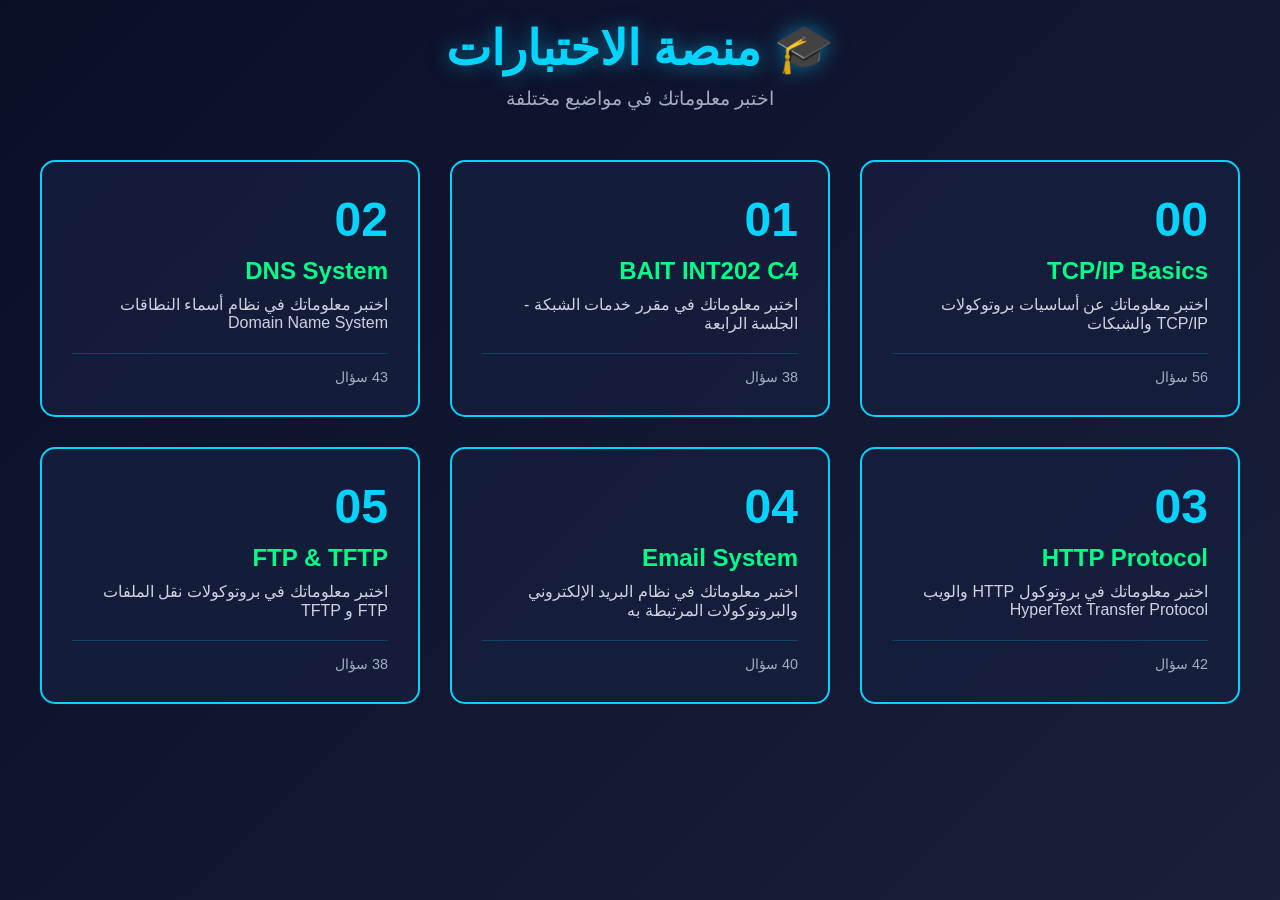
==== commit 9a4b5a39: "Revert quiz 01 description" ====
--- a/index.html
+++ b/index.html
@@ -127,7 +127,7 @@
                 <div>
                     <div class="quiz-number">01</div>
                     <div class="quiz-title">BAIT INT202 C4</div>
-                    <div class="quiz-description">Network Applications</div>
+                    <div class="quiz-description">اختبر معلوماتك في مقرر خدمات الشبكة - الجلسة الرابعة</div>
                 </div>
                 <div class="quiz-count">38 سؤال</div>
             </a>
